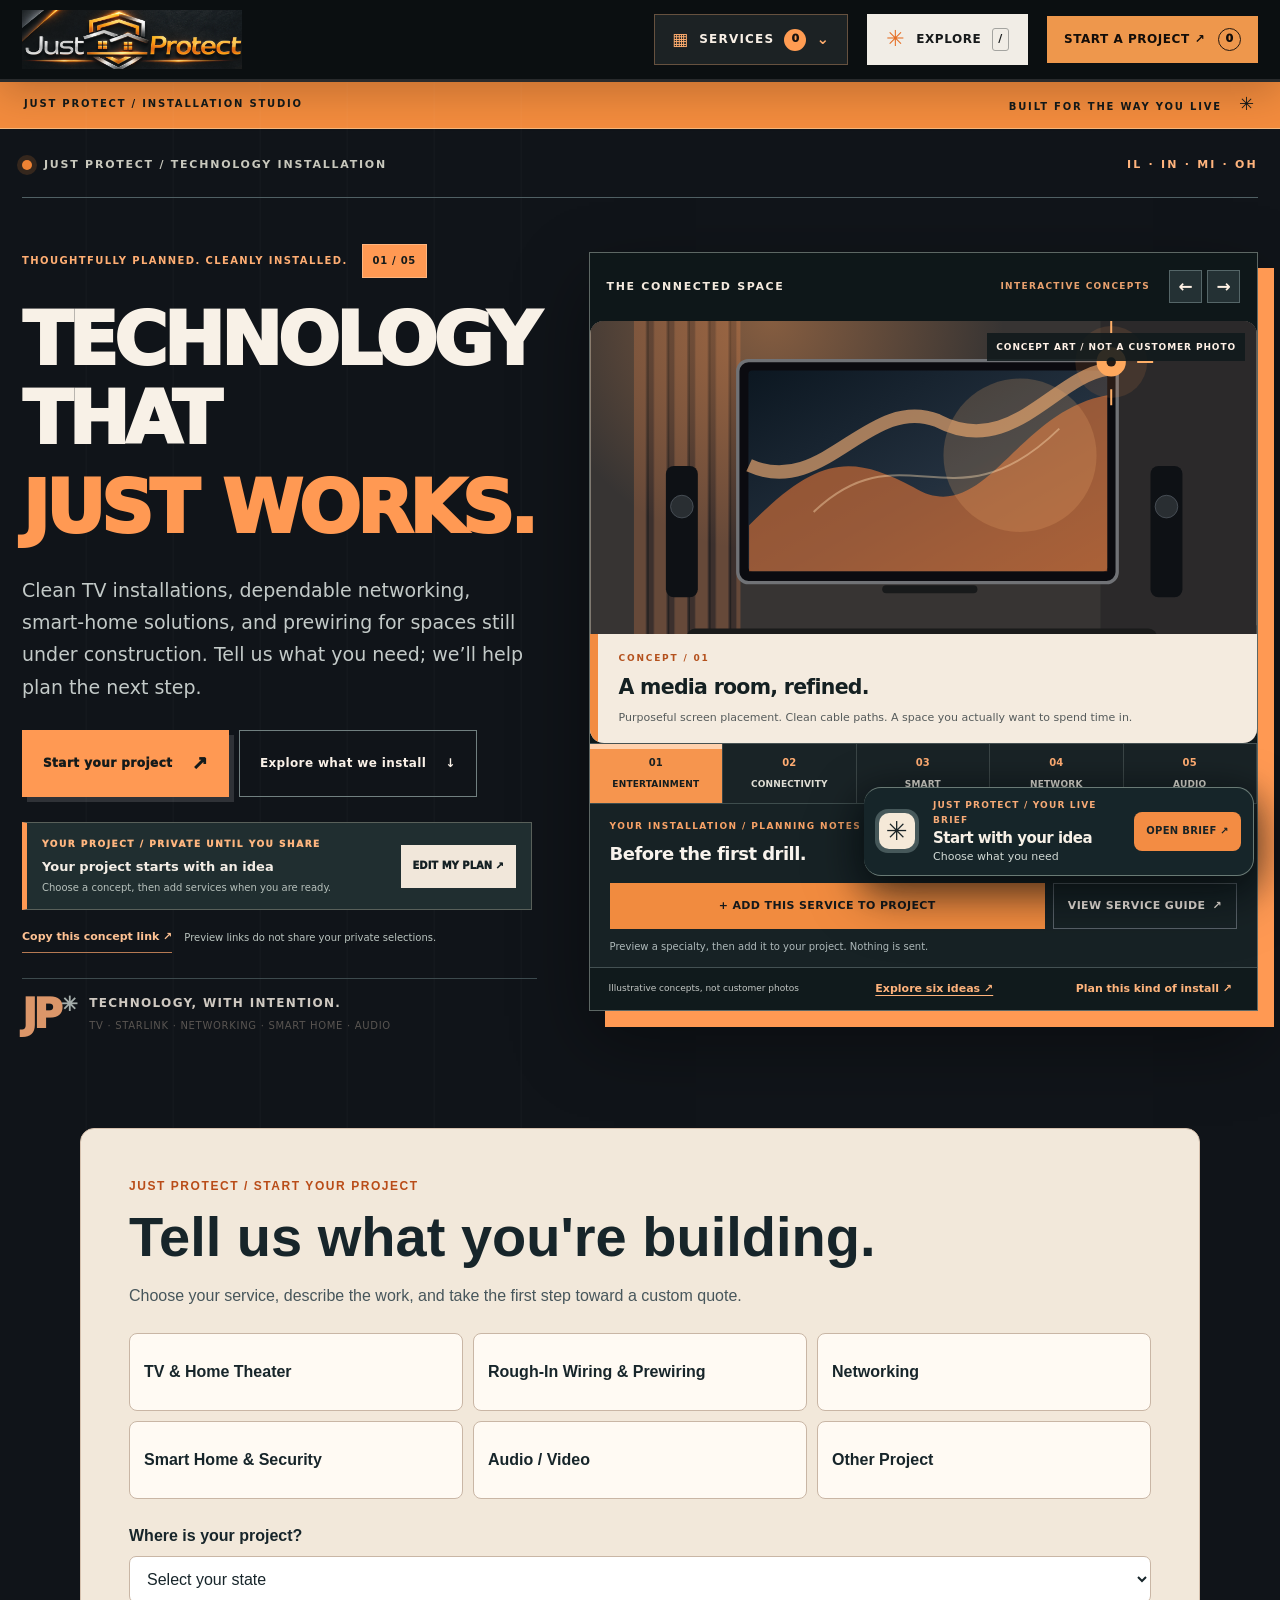
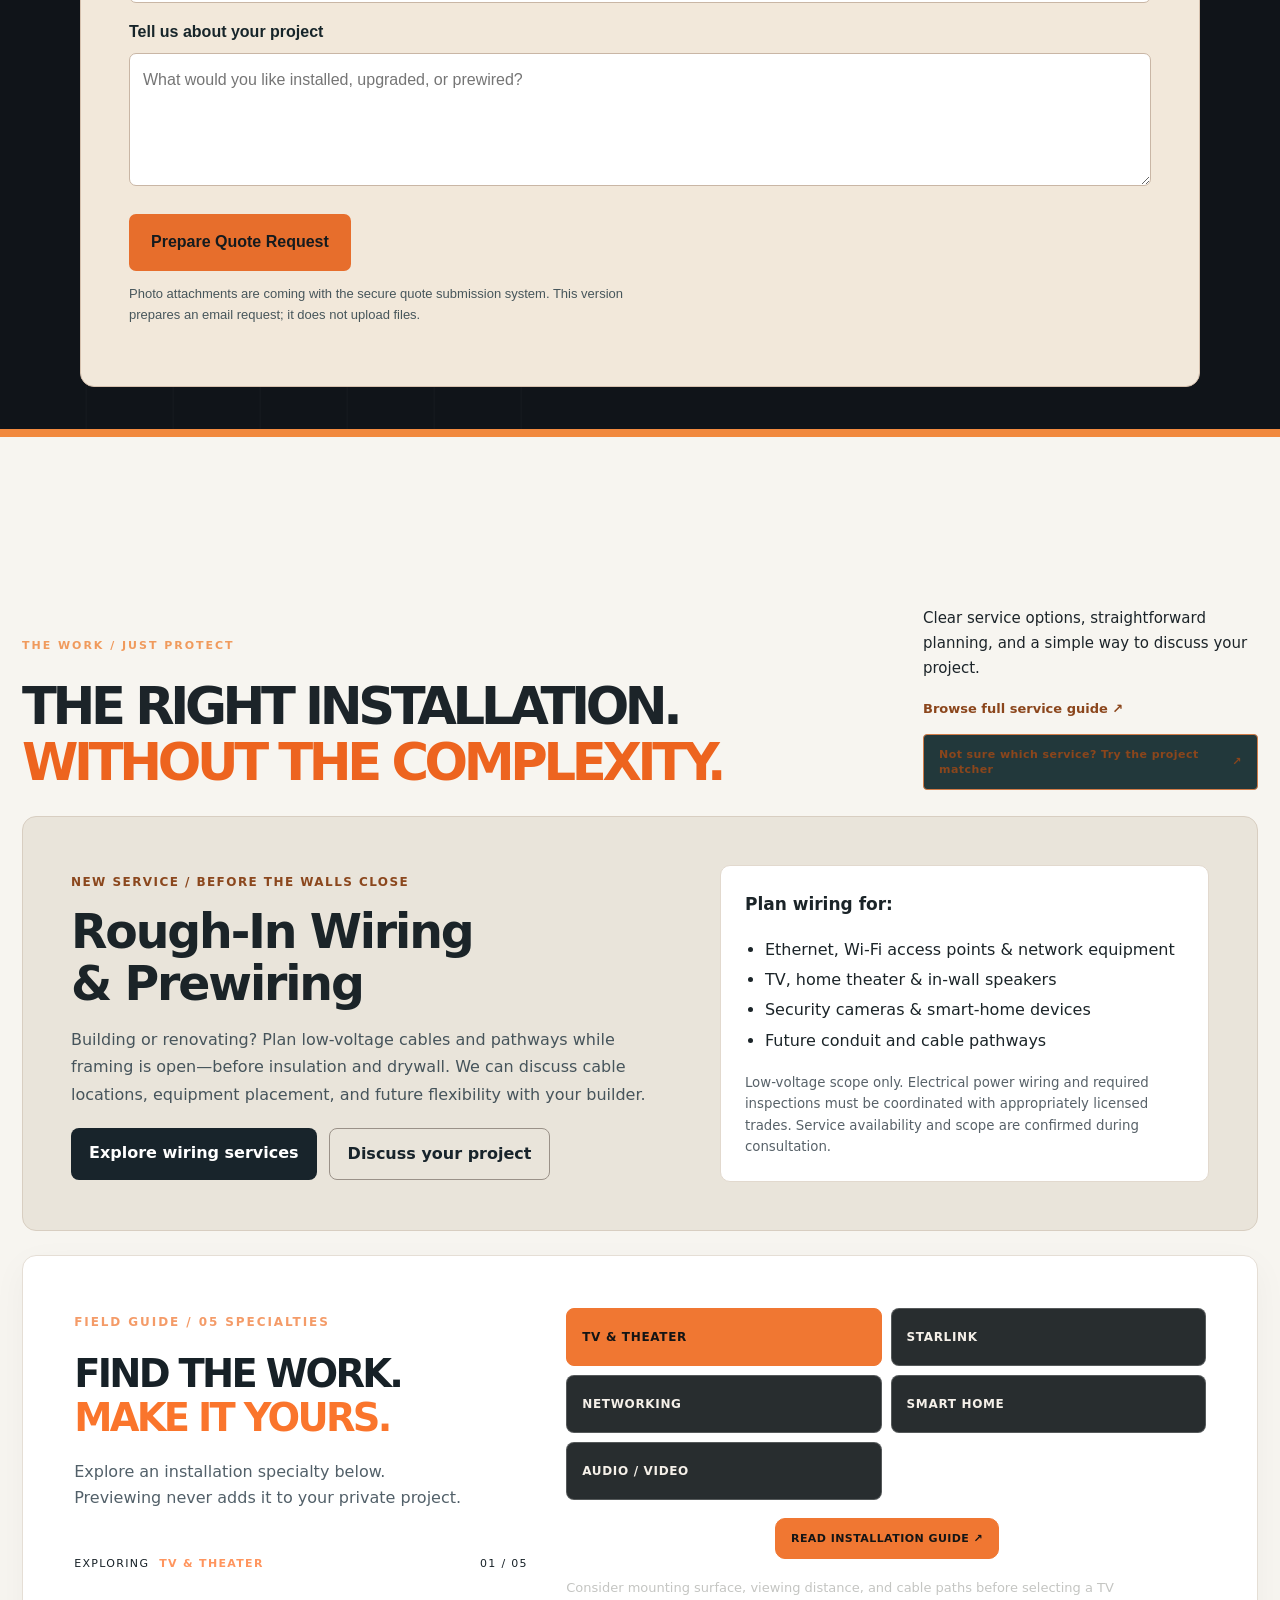
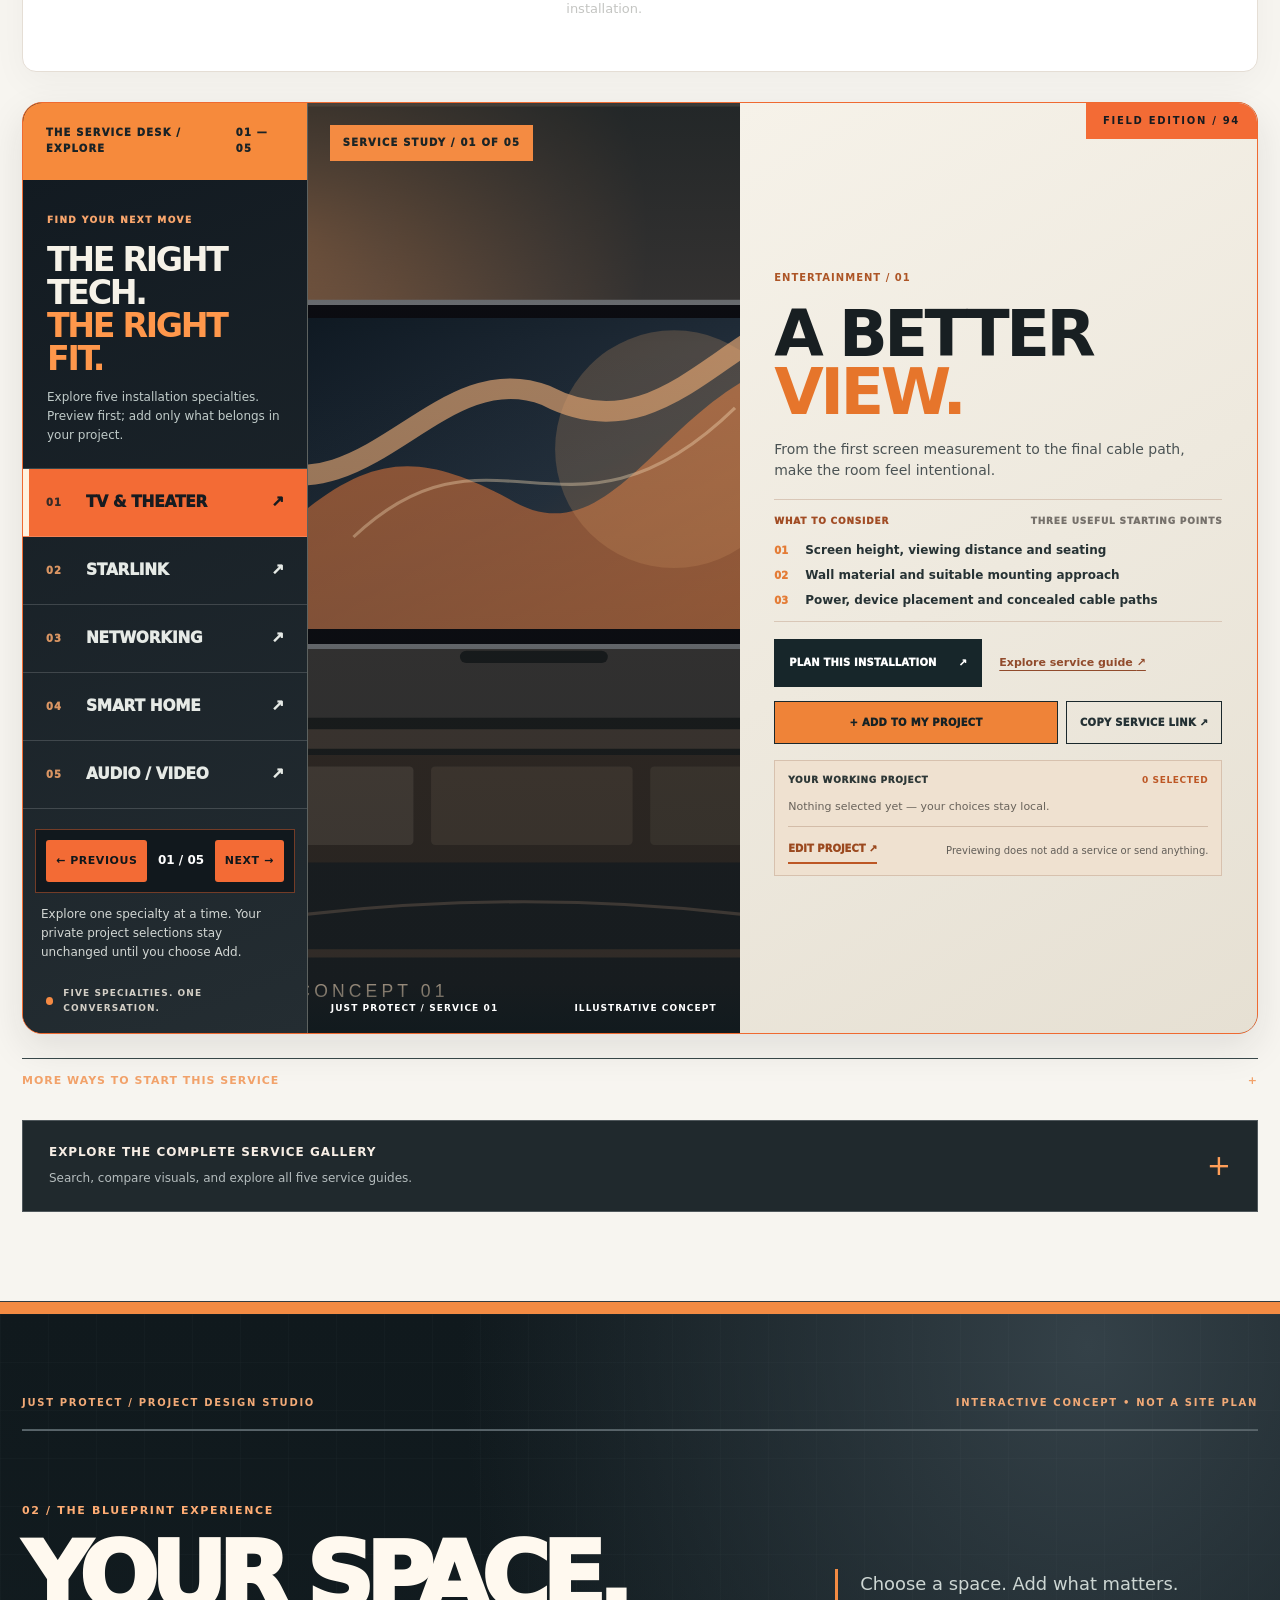
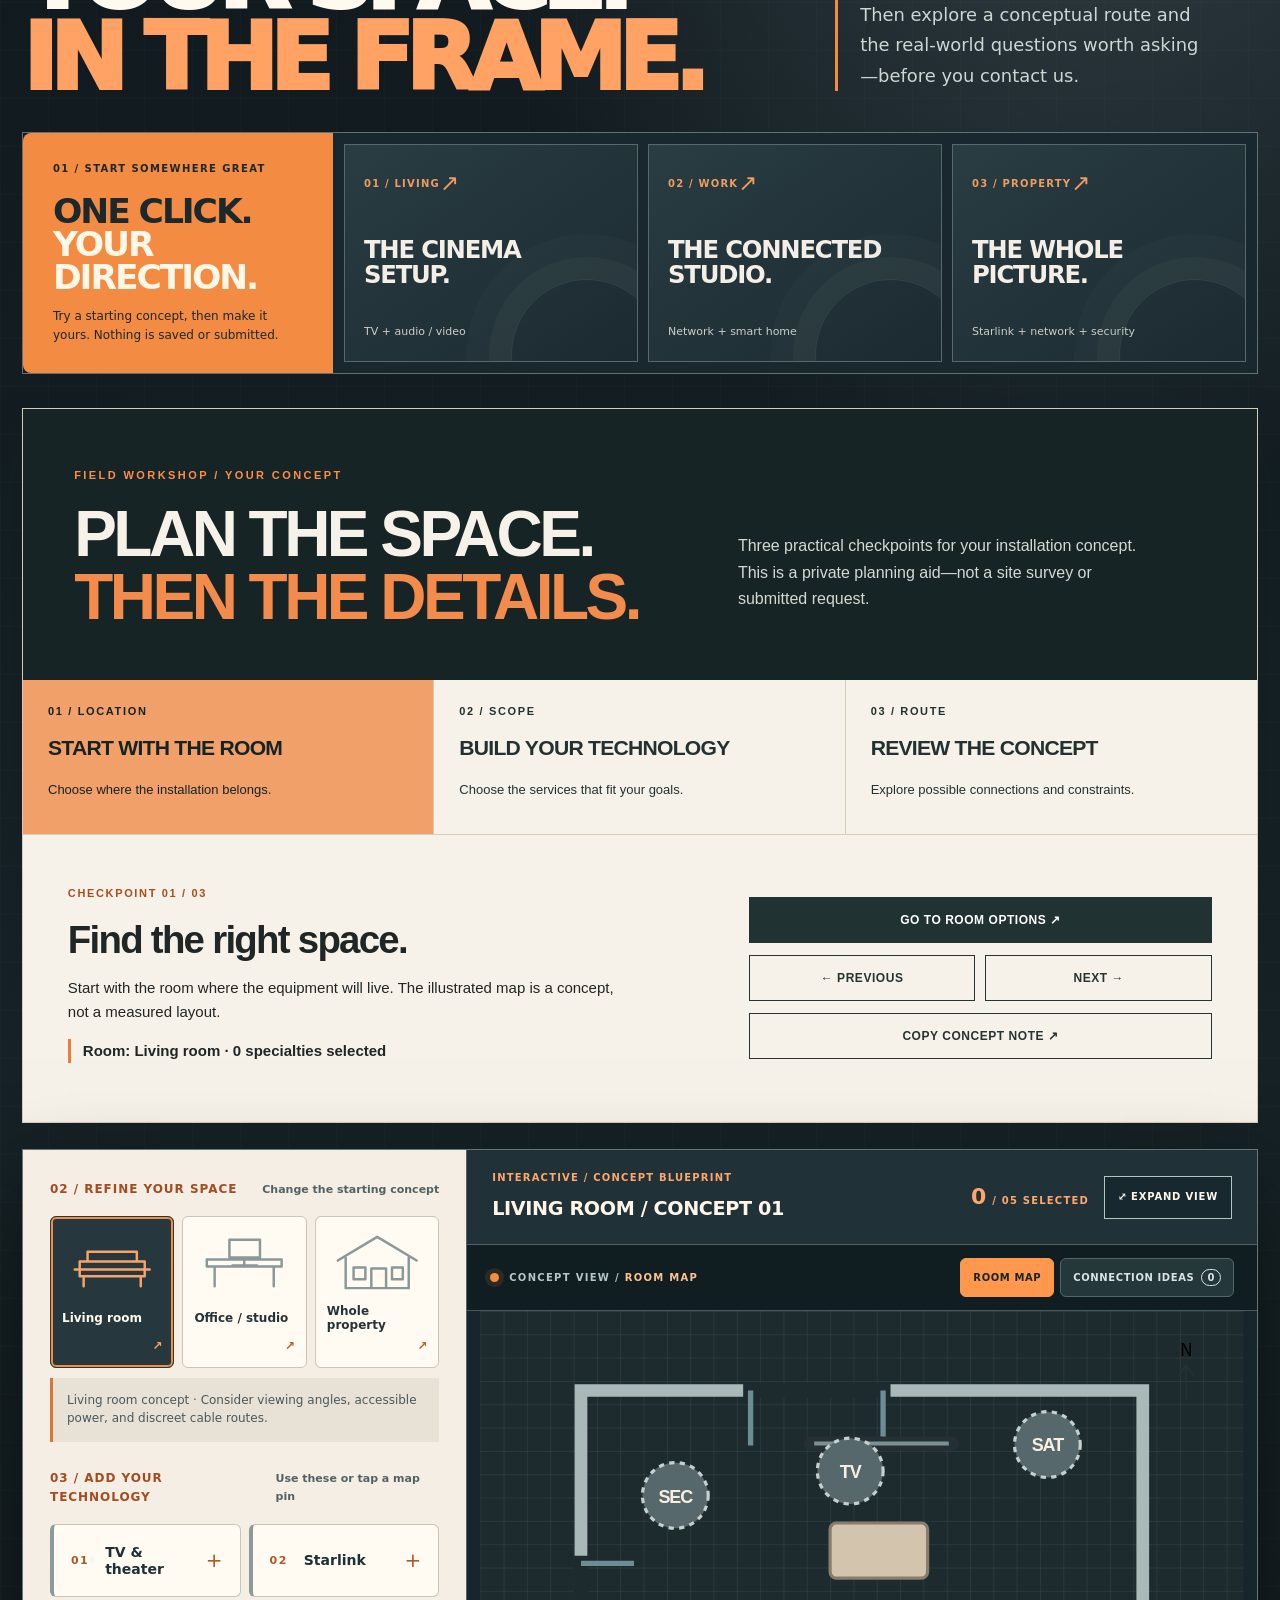
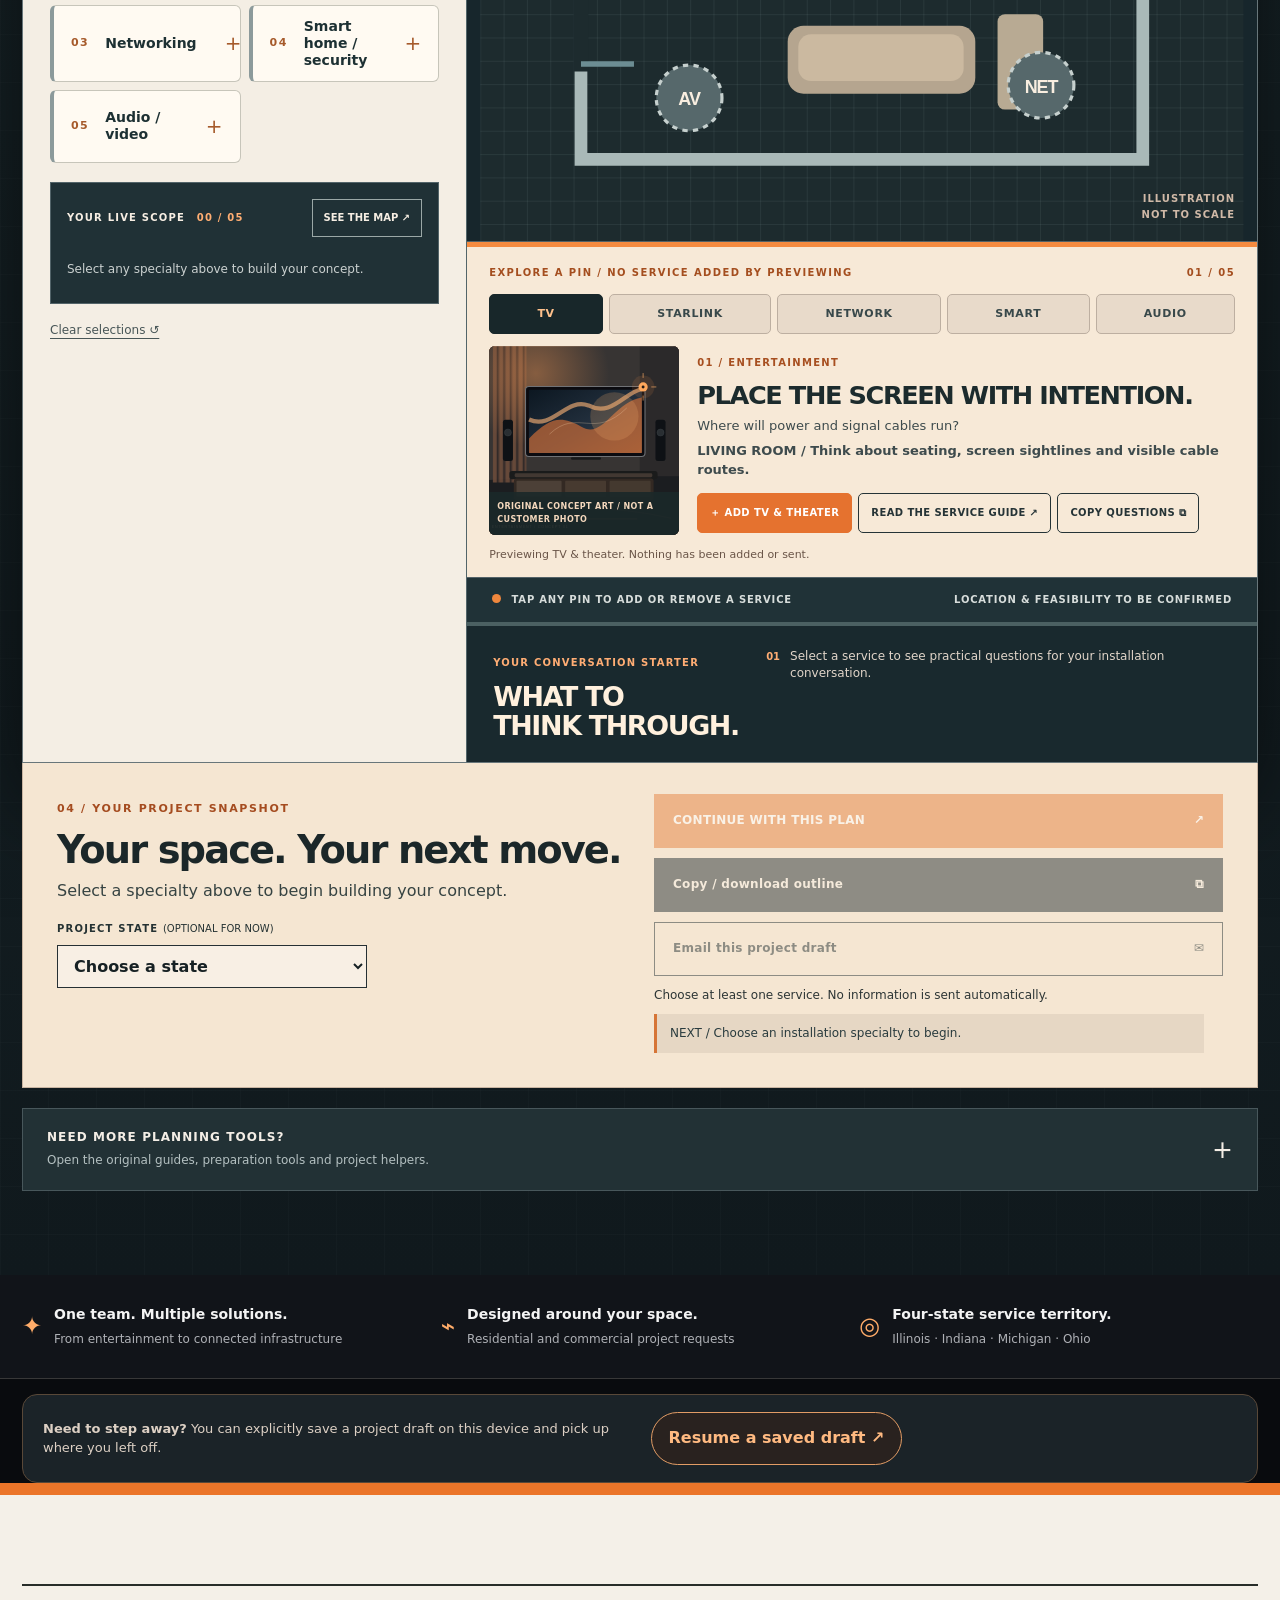
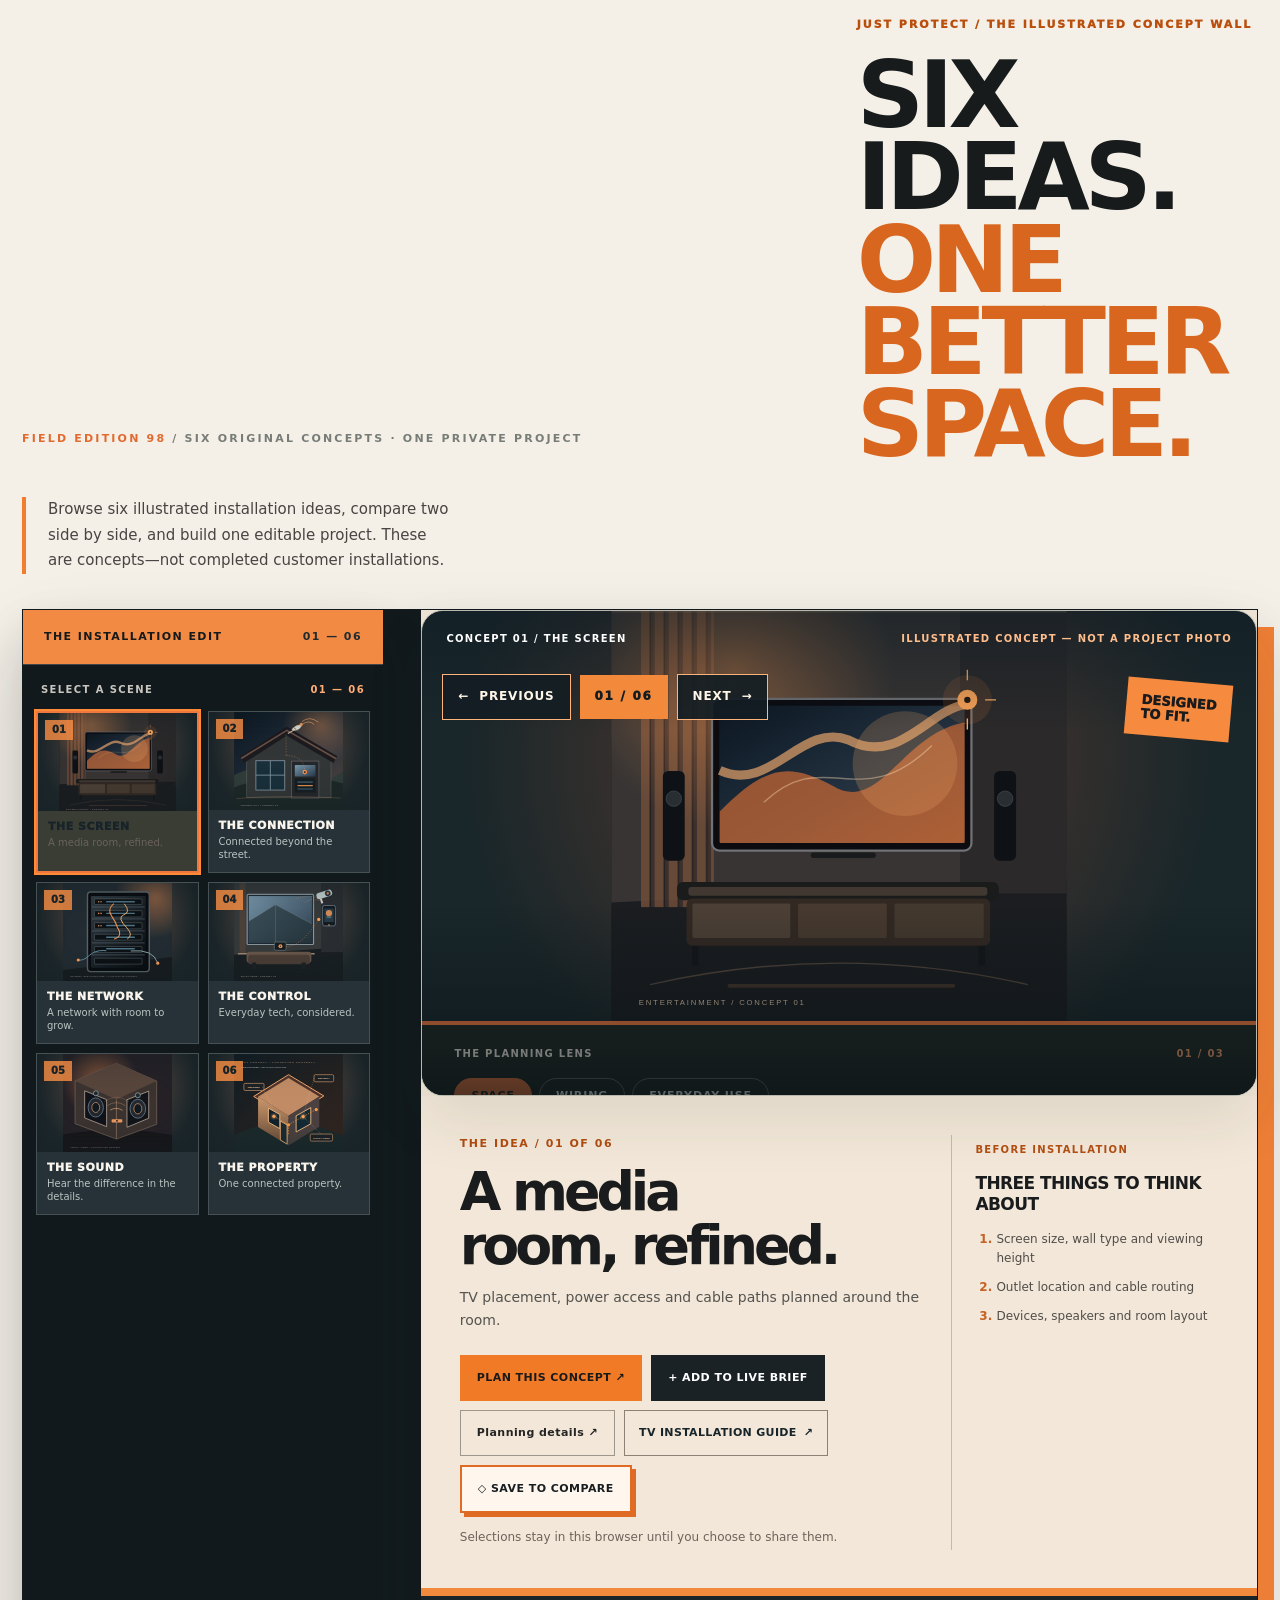
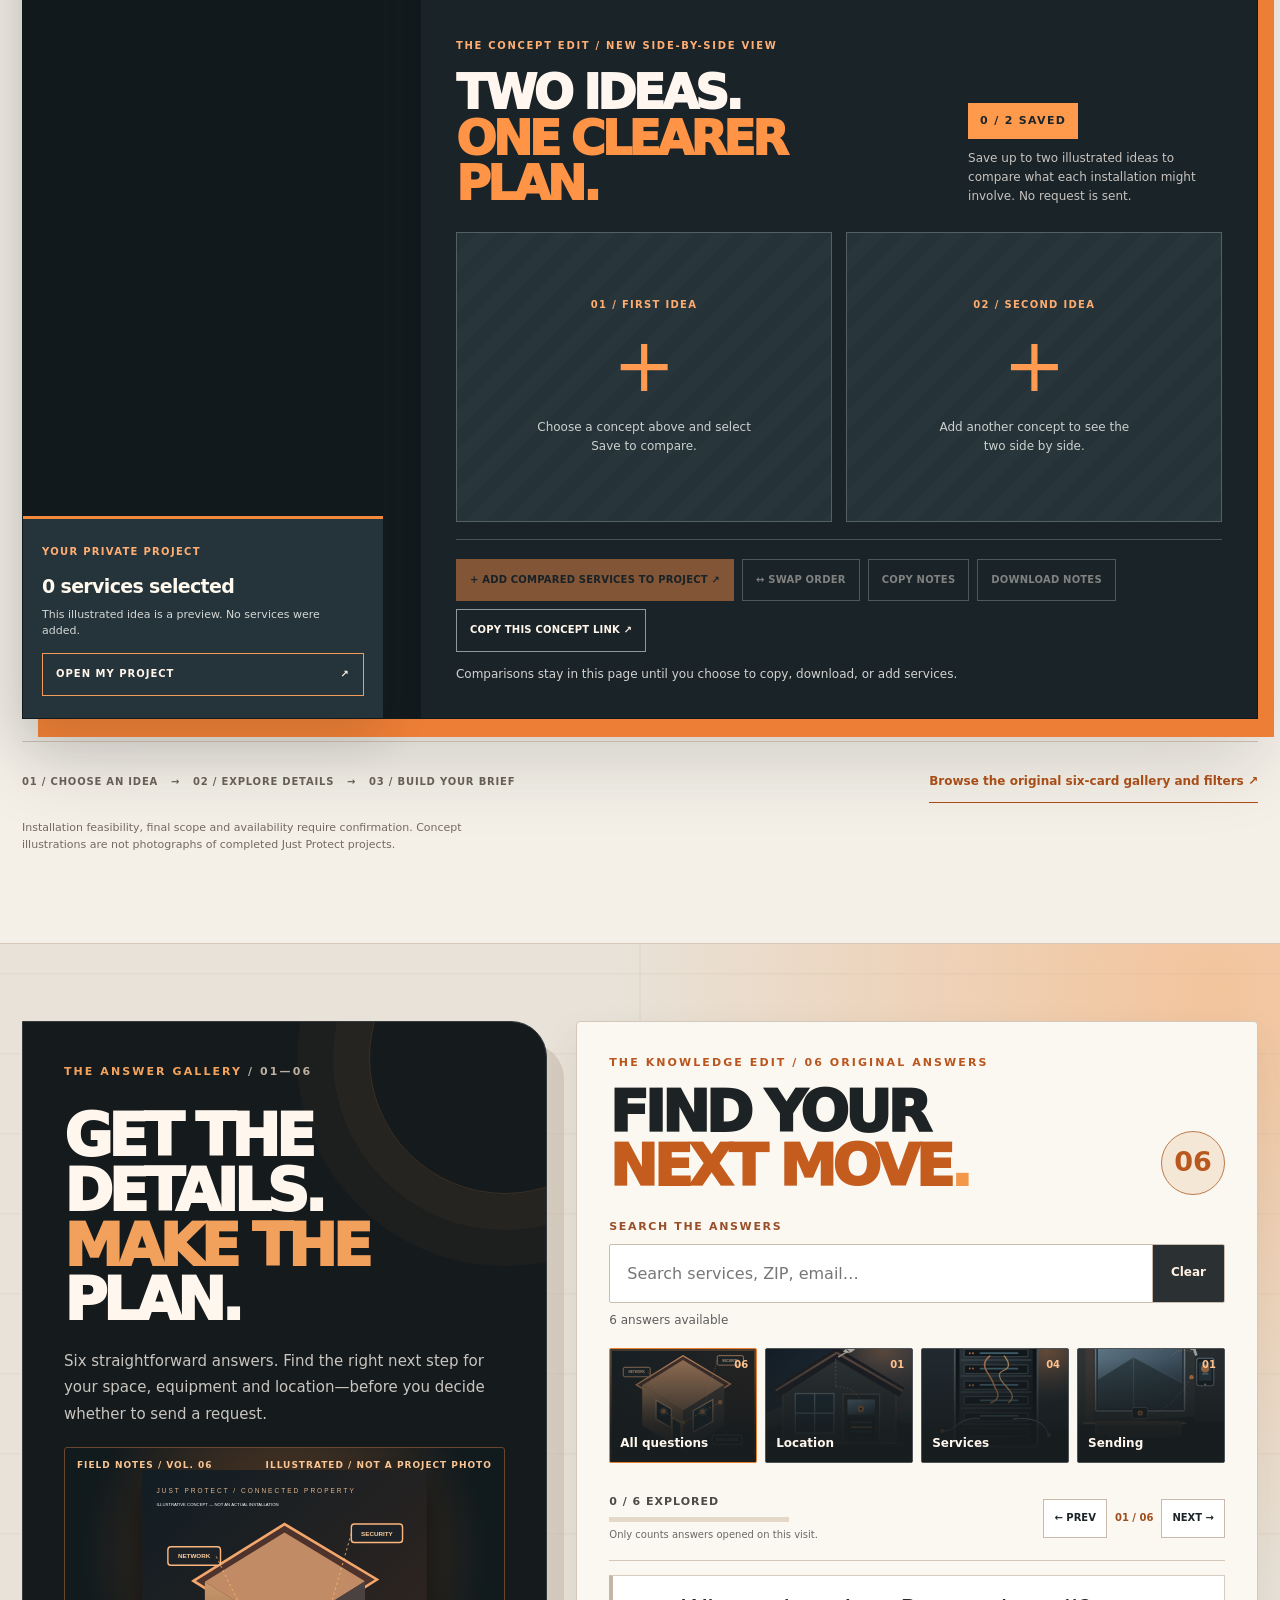
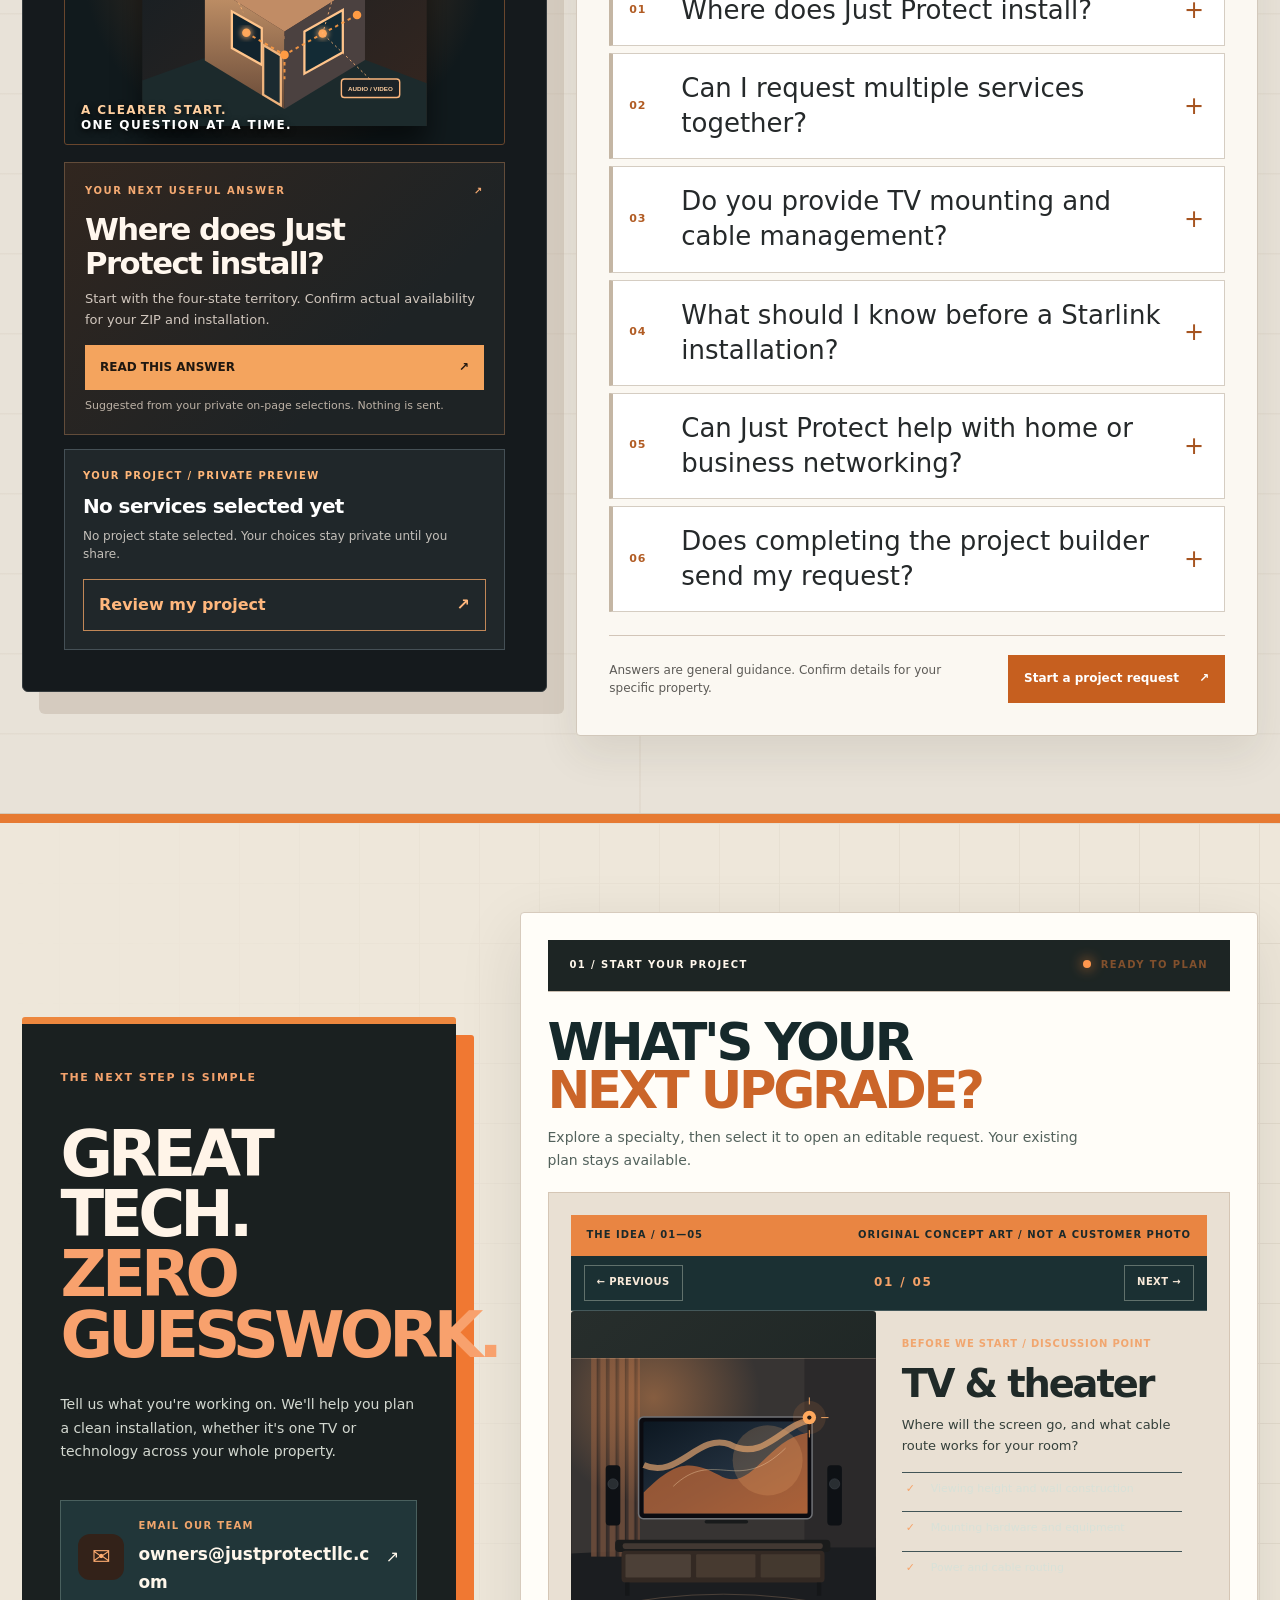
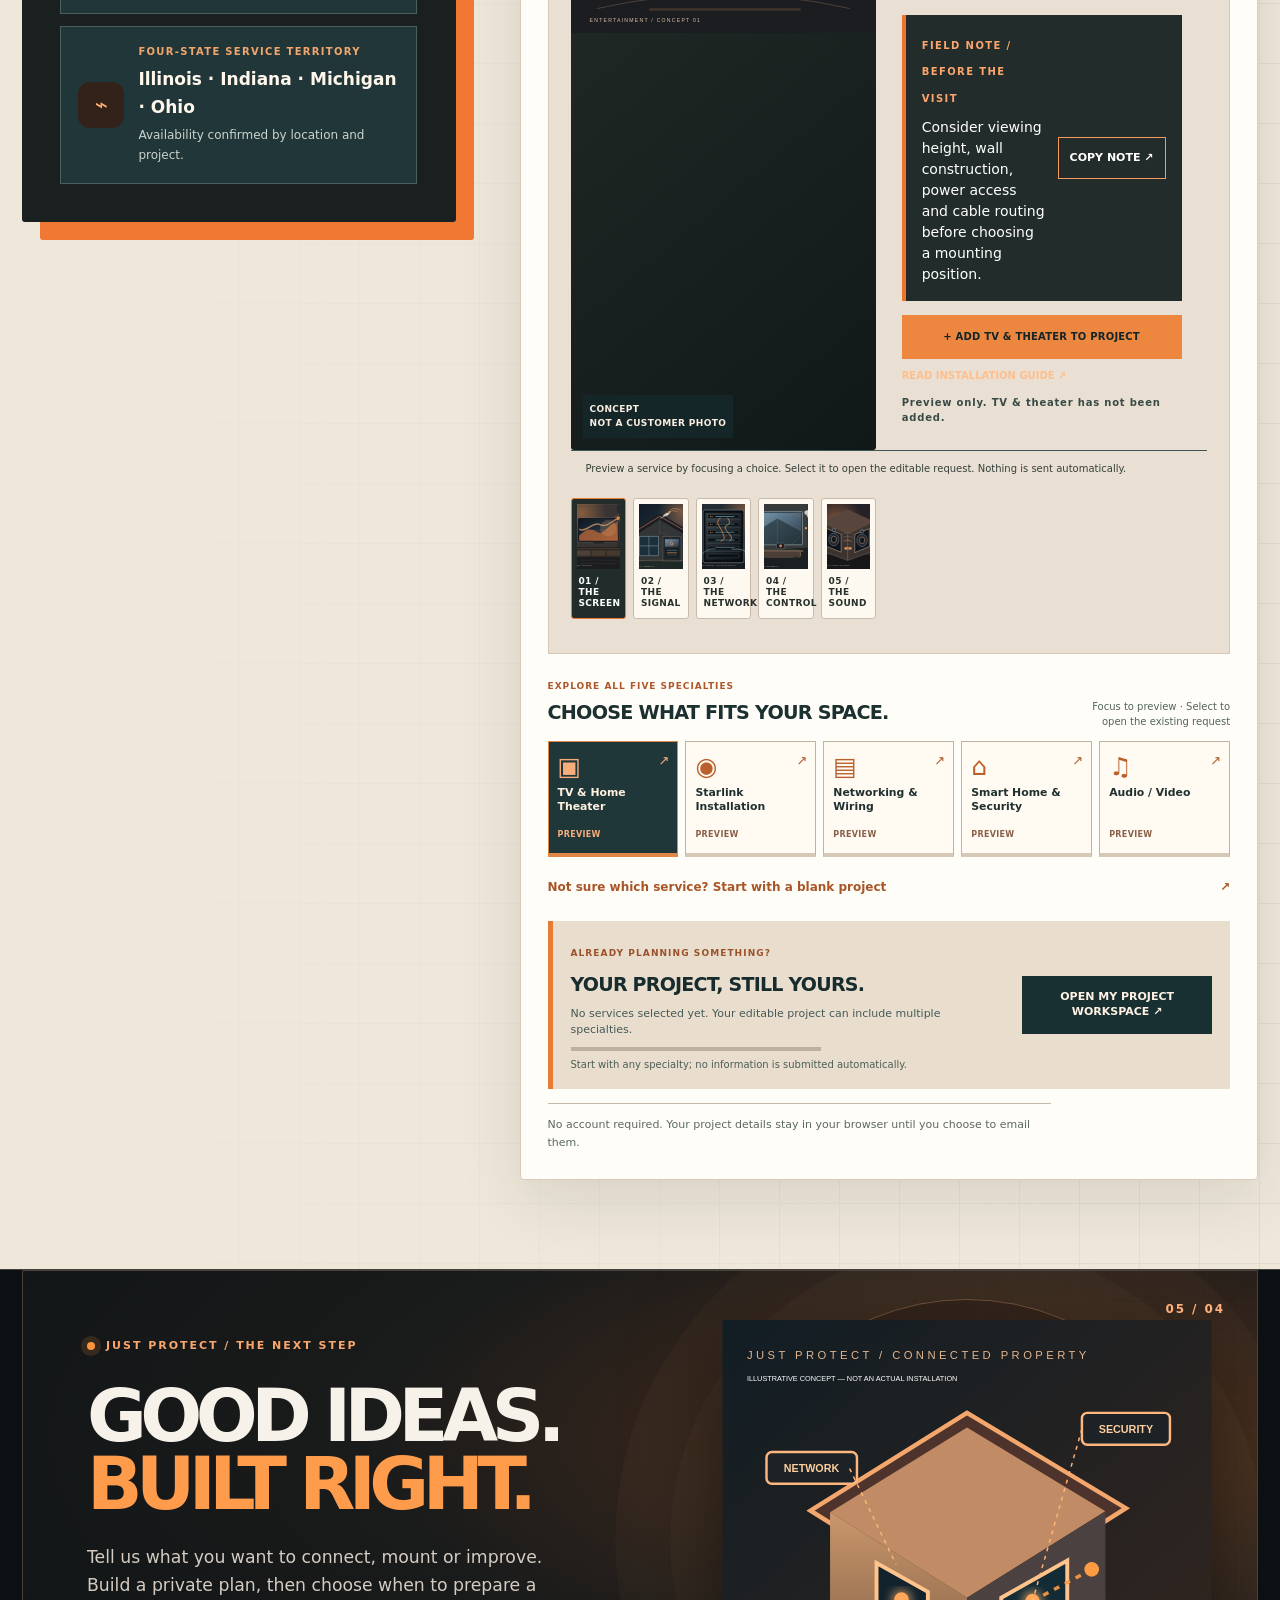
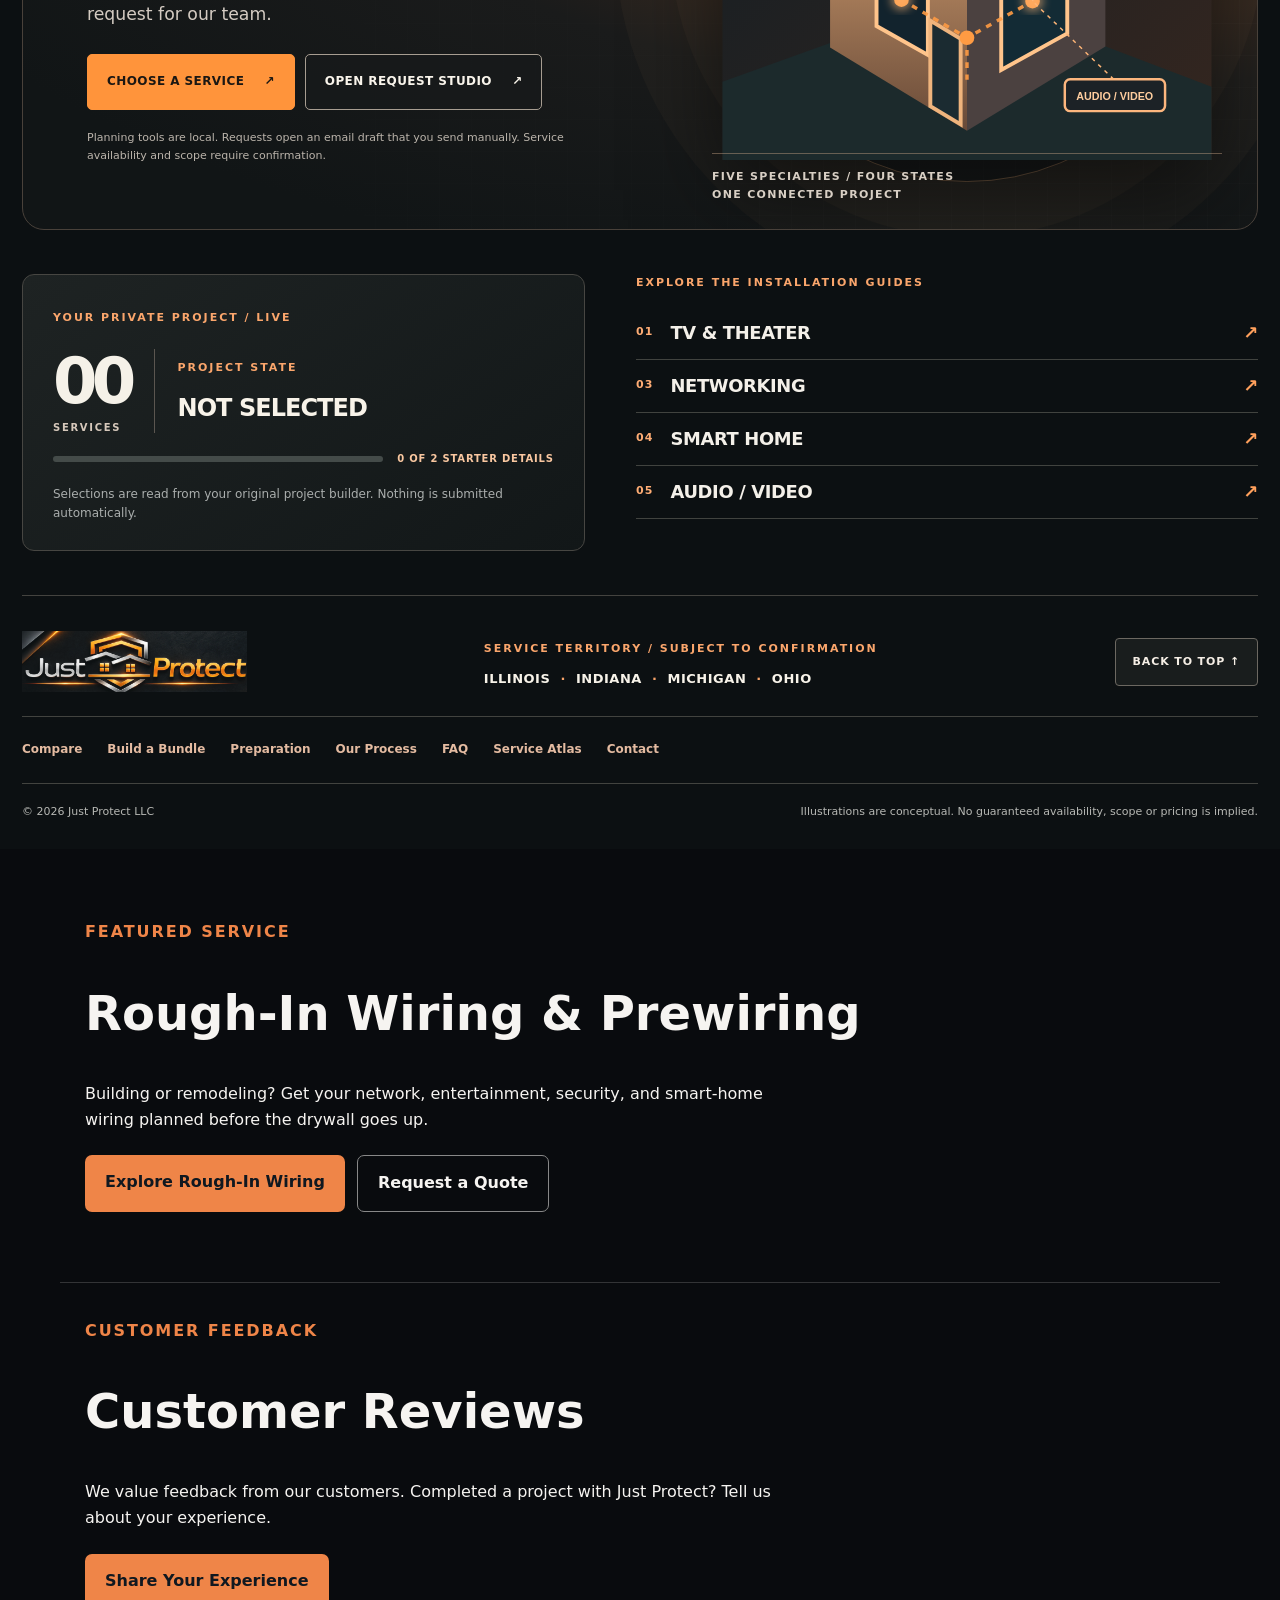
==== index.html @ d9f196a1 "V103: replace bulky launch console with compact project starter" ====
<!DOCTYPE html>

<html lang="en"><head><meta charset="utf-8"/><meta content="width=device-width,initial-scale=1" name="viewport"/><meta content="#090b0e" name="theme-color"/><meta content="dark" name="color-scheme"/><meta content="Just Protect | Expert Technology Installation" property="og:title"/><meta content="Professional TV mounting, Starlink, smart home, security, audio/video and structured wiring across IL, IN, MI and OH." property="og:description"/><meta content="Just Protect installs TV and home theater systems, Starlink, networking and smart home technology across Illinois, Indiana, Michigan and Ohio." name="description"/><link href="assets/brand-icon.png" rel="icon" type="image/png"/><title>Just Protect | Technology Installed With Intention</title><style>
:root{--bg:#090b0e;--panel:#14171b;--line:#303238;--orange:#ff902f;--light:#f6f4f1;--muted:#a6a9ae}*{box-sizing:border-box}html{scroll-behavior:smooth}body{margin:0;background:var(--bg);color:var(--light);font-family:Inter,ui-sans-serif,system-ui,-apple-system,Segoe UI,Arial,sans-serif}button,input,select,textarea{font:inherit}a{color:inherit;text-decoration:none}button{cursor:pointer}.shell{width:min(1240px,calc(100% - 44px));margin:auto}.eyebrow{text-transform:uppercase;letter-spacing:.2em;font-size:11px;font-weight:800;color:var(--orange)}.nav{height:84px;display:flex;align-items:center;justify-content:space-between;gap:20px}.top{position:sticky;top:0;z-index:30;background:#090b0ef2;border-bottom:1px solid #25272a;backdrop-filter:blur(15px)}.brand{display:flex;align-items:center;gap:11px;font-weight:850;letter-spacing:-.045em;font-size:23px;white-space:nowrap}.brand img{width:49px;height:49px;object-fit:contain;background:white;border-radius:9px;padding:3px}.brand em{font-style:normal;color:var(--orange)}.links{display:flex;align-items:center;gap:31px;font-size:13px;font-weight:650;color:#d2d3d5}.links a:hover{color:var(--orange)}.pill{display:inline-flex;align-items:center;justify-content:center;gap:12px;border:0;background:var(--orange);color:#130d09;font-weight:850;padding:15px 22px;border-radius:100px;transition:transform .2s,background .2s}.pill:hover{transform:translateY(-2px);background:#ffb46b}.pill.secondary{background:transparent;border:1px solid #67696c;color:white}.menu{display:none;background:none;color:white;border:1px solid #505157;border-radius:10px;padding:10px}.hero{position:relative;overflow:hidden;min-height:680px;display:flex;align-items:center;border-bottom:1px solid #2a2b2e;background:radial-gradient(circle at 78% 35%,#4b260e 0%,#1c1411 26%,#090b0e 63%)}.hero:after{content:"";position:absolute;inset:0;pointer-events:none;background:linear-gradient(90deg,#090b0e 0%,transparent 75%)}.hero .shell{position:relative;z-index:2;display:grid;grid-template-columns:1.08fr .92fr;gap:35px;align-items:center;padding-top:55px;padding-bottom:70px}.hero h1{font-size:clamp(55px,6.7vw,103px);line-height:.98;letter-spacing:-.085em;margin:22px 0 23px;max-width:800px}.hero h1 span{color:var(--orange)}.lead{color:#c5c5c7;line-height:1.75;font-size:17px;max-width:530px}.actions{display:flex;gap:12px;flex-wrap:wrap;margin-top:31px}.hero-art{position:relative;min-height:475px;border-radius:26px;overflow:hidden;border:1px solid #61422b;box-shadow:0 30px 100px #0008;background:linear-gradient(145deg,#241b17,#0a0b0e)}.hero-art img{width:100%;height:100%;position:absolute;inset:0;object-fit:cover;object-position:center}.hero-art .art-tag{position:absolute;bottom:18px;left:18px;right:18px;padding:16px;background:#090b0ec9;border:1px solid #ffffff2c;backdrop-filter:blur(10px);border-radius:13px;display:flex;justify-content:space-between;align-items:center;gap:15px;font-size:12px}.art-tag strong{font-size:14px}.metrics{display:flex;gap:28px;margin-top:45px;flex-wrap:wrap}.metrics div{border-left:2px solid var(--orange);padding-left:13px}.metrics strong{display:block;font-size:20px}.metrics span{color:#a5a7aa;font-size:12px}.strip{background:#f2eee8;color:#1c1d20;padding:17px 0}.strip .shell{display:flex;align-items:center;justify-content:space-between;gap:20px;flex-wrap:wrap;font-size:13px;font-weight:800}.states{display:flex;gap:20px;flex-wrap:wrap}.states span{white-space:nowrap}.section{padding:100px 0}.section-head{display:flex;justify-content:space-between;gap:30px;align-items:end;margin-bottom:38px}.section h2{font-size:clamp(35px,4.5vw,62px);letter-spacing:-.065em;line-height:1.05;margin:12px 0}.sub{color:var(--muted);line-height:1.7;max-width:490px}.services{display:grid;grid-template-columns:repeat(4,1fr);gap:15px}.service{position:relative;background:linear-gradient(145deg,#202327,#101215);border:1px solid #303236;border-radius:19px;min-height:365px;padding:24px;display:flex;flex-direction:column;justify-content:space-between;overflow:hidden;transition:transform .25s,border-color .25s}.service:hover{transform:translateY(-7px);border-color:var(--orange)}.service .num{color:#86888a;font-size:12px;font-weight:750}.service .glyph{font-size:67px;filter:drop-shadow(0 0 22px #ff8f3038);text-align:center;line-height:1.6}.service h3{font-size:23px;letter-spacing:-.045em;margin:0 0 8px}.service p{color:#a9aaad;font-size:13px;line-height:1.65;margin:0 0 20px}.service .go{color:var(--orange);font-weight:850;font-size:13px}.feature{display:grid;grid-template-columns:1fr 1fr;gap:0;background:#eae6df;color:#17191d;border-radius:25px;overflow:hidden}.feature-visual{min-height:460px;background:radial-gradient(circle at center,#77401f,#161515 70%);display:grid;place-items:center;padding:35px}.feature-visual img{width:100%;max-width:480px;filter:drop-shadow(0 20px 30px #0008)}.feature-copy{padding:clamp(30px,5vw,75px);display:flex;flex-direction:column;justify-content:center}.feature-copy h2{font-size:clamp(35px,4vw,58px)}.feature-copy p{color:#4c5056;line-height:1.8}.feature-copy .eyebrow{color:#b75b16}.steps{display:grid;grid-template-columns:repeat(3,1fr);gap:15px}.step{border-top:1px solid #6c6e70;padding:24px 0}.step b{color:var(--orange);font-size:13px}.step h3{font-size:24px;letter-spacing:-.04em}.step p{color:#a6a8ac;line-height:1.7;font-size:14px}.cta{padding:65px;background:radial-gradient(circle at 90% 0,#a74b0b,#2c1710 38%,#131517 75%);border:1px solid #703d20;border-radius:25px;display:flex;justify-content:space-between;align-items:center;gap:35px}.cta h2{margin:10px 0;font-size:clamp(35px,4vw,59px);letter-spacing:-.06em}.cta p{color:#ddd0c6}.footer{padding:45px 0;border-top:1px solid #292b2e;color:#a9aaad}.footer .shell{display:flex;justify-content:space-between;align-items:center;gap:25px;flex-wrap:wrap}.footer small{font-size:12px}.modal{position:fixed;inset:0;z-index:50;background:#000c;display:none;align-items:center;justify-content:center;padding:20px}.modal.open{display:flex}.dialog{width:min(600px,100%);max-height:92vh;overflow:auto;background:#191b1f;border:1px solid #494b4e;border-radius:23px;padding:30px;box-shadow:0 25px 90px #000}.dialog-head{display:flex;align-items:center;justify-content:space-between}.close{border:1px solid #555;background:none;color:white;border-radius:50%;height:37px;width:37px;font-size:20px}.dialog h2{font-size:34px;letter-spacing:-.06em;margin:14px 0}.progress{display:flex;gap:6px;margin:20px 0}.progress span{height:4px;flex:1;background:#444;border-radius:8px}.progress span.active{background:var(--orange)}.field{display:grid;gap:8px;margin:15px 0}.field label{font-size:13px;font-weight:700}.field input,.field select,.field textarea{width:100%;border:1px solid #50535a;background:#0f1114;color:white;border-radius:10px;padding:13px;outline-color:var(--orange)}.field textarea{min-height:100px}.choices{display:grid;grid-template-columns:1fr 1fr;gap:10px}.choice{border:1px solid #55585c;border-radius:12px;padding:15px;background:#202226;color:white;text-align:left;font-weight:750}.choice.selected{border-color:var(--orange);background:#3b271c}.dialog-actions{display:flex;justify-content:space-between;gap:12px;margin-top:22px}.notice{font-size:12px;color:#a7a8ab;line-height:1.6}.mobile-cta{display:none}@media(max-width:960px){.links{display:none;position:absolute;top:84px;left:0;right:0;background:#101114;padding:25px;flex-direction:column;align-items:stretch}.links.open{display:flex}.menu{display:block}.hero .shell{grid-template-columns:1fr}.hero-art{min-height:340px}.services{grid-template-columns:repeat(2,1fr)}.feature{grid-template-columns:1fr}.feature-visual{min-height:320px}}@media(max-width:600px){.shell{width:min(100% - 30px,1240px)}.nav{height:70px}.links{top:70px}.brand{font-size:19px}.brand img{height:41px;width:41px}.nav>.pill{display:none}.hero{min-height:0}.hero .shell{padding-top:65px;padding-bottom:50px;gap:28px}.hero h1{font-size:clamp(50px,12vw,75px)}.hero-art{min-height:260px}.lead{font-size:15px}.metrics{gap:15px}.section{padding:65px 0}.section-head{display:block}.services{grid-template-columns:1fr}.service{min-height:255px}.service .glyph{position:absolute;right:18px;top:20px;font-size:56px}.service h3{max-width:75%}.steps{grid-template-columns:1fr}.cta{padding:32px;display:block}.cta .pill{margin-top:15px}.dialog{padding:20px}.choices{grid-template-columns:1fr}.mobile-cta{display:flex;position:fixed;bottom:0;left:0;right:0;z-index:20;background:#101114;border-top:1px solid #4b3426;padding:10px 15px}.mobile-cta .pill{width:100%}.footer{padding-bottom:95px}}@media(prefers-reduced-motion:reduce){*,*:before,*:after{scroll-behavior:auto!important;transition:none!important}}

/* V11: visual system and interactive service explorer */
:root{--orange:#ee974c;--orange-bright:#ffb46e}.hero{background:radial-gradient(circle at 80% 25%,#6c3619 0%,#20130e 30%,#090b0e 70%)}.hero h1{font-weight:900}.hero h1 span,.accent{color:var(--orange-bright)}.pill{border-radius:12px}.pill:focus-visible,.choice:focus-visible,.explore-tab:focus-visible,.menu:focus-visible,a:focus-visible{outline:3px solid #ffd3a3;outline-offset:3px}.service{min-height:400px;padding:22px}.services{grid-template-columns:repeat(5,minmax(0,1fr));gap:12px}.service h3{font-size:20px}.service-art{height:175px;position:relative;display:grid;place-items:center;overflow:hidden;border-radius:12px;background:radial-gradient(circle at 60% 20%,#5d3927,#161a20 68%);border:1px solid #55402f}.tv-screen{width:78%;height:55%;border:6px solid #18191d;border-radius:5px;background:linear-gradient(135deg,#ffb76b,#8c3b24 50%,#192f3c 51%,#0a111b);box-shadow:0 0 0 2px #79726c,0 18px 28px #0009}.tv-console{position:absolute;bottom:18px;width:75%;height:10px;background:#a17a54;border-radius:2px}.dish{width:95px;height:46px;border:7px solid #d3c4b4;border-top:0;border-radius:0 0 80px 80px;transform:rotate(-24deg);box-shadow:0 8px 20px #0008}.dish:after{content:'';position:absolute;width:5px;height:57px;background:#b6a9a0;left:48px;top:35px;transform:rotate(20deg)}.signal{position:absolute;top:20px;right:35px;width:35px;height:35px;border-top:3px solid #ffb46e;border-right:3px solid #ffb46e;border-radius:0 100% 0 0}.rack{width:95px;height:115px;border:5px solid #a8a9a9;border-radius:5px;background:repeating-linear-gradient(to bottom,#151b22 0 17px,#d89152 18px 20px,#252d35 21px 27px);box-shadow:0 15px 28px #000a}.home-outline{width:110px;height:88px;border:6px solid #e2ad76;transform:rotate(0deg);border-top:0;position:relative;margin-top:35px}.home-outline:before{content:'';position:absolute;left:6px;top:-42px;width:83px;height:83px;border-left:6px solid #e2ad76;border-top:6px solid #e2ad76;transform:rotate(45deg)}.home-dot{position:absolute;bottom:39px;width:25px;height:35px;border:4px solid #ffb46e;border-radius:5px}.speaker{width:76px;height:126px;border-radius:9px;border:5px solid #9f9188;background:radial-gradient(circle at 50% 72%,#131820 0 23px,#e5a66c 24px 28px,#252b30 29px),radial-gradient(circle at 50% 23%,#171a1f 0 11px,#d8a16e 12px 15px,#252b30 16px);box-shadow:12px 10px 20px #0008}.explorer{border:1px solid #44372d;border-radius:25px;overflow:hidden;background:#13161b}.explorer-tabs{display:flex;flex-wrap:wrap;gap:8px;padding:16px;border-bottom:1px solid #3b3430}.explore-tab{background:#23262b;color:#d3d4d5;border:1px solid #494949;padding:12px 17px;border-radius:100px;cursor:pointer;font-weight:700}.explore-tab.active{background:#f3a360;color:#15110d;border-color:#f3a360}.explorer-body{display:grid;grid-template-columns:1fr 1fr;min-height:370px}.explorer-graphic{display:grid;place-items:center;background:radial-gradient(circle at 55% 35%,#a05c34,#272026 53%,#0e1115 80%);padding:35px}.preview-monitor{width:min(78%,340px);aspect-ratio:16/10;background:linear-gradient(135deg,#d8925c 0%,#6b3625 45%,#162d38 46%,#0d1118 100%);border:11px solid #17191e;box-shadow:0 0 0 2px #9c8b7c,0 40px 45px #000a;position:relative;border-radius:6px}.preview-monitor span{position:absolute;bottom:-34px;left:40%;width:20%;height:22px;background:#8c8078}.explorer-copy{padding:clamp(30px,5vw,65px);display:flex;flex-direction:column;justify-content:center;align-items:start}.explorer-copy h3{font-size:clamp(30px,3.5vw,50px);letter-spacing:-.06em;line-height:1.05;margin:13px 0}.explorer-copy p{color:#bcbec1;line-height:1.8}.tags{display:flex;flex-wrap:wrap;gap:7px;margin:12px 0 24px}.tags span{border:1px solid #68503e;border-radius:100px;padding:7px 10px;font-size:11px;color:#f2d1b3}.faq-list{max-width:880px}.faq-list details{border-bottom:1px solid #48484a;padding:21px 0}.faq-list summary{cursor:pointer;font-size:18px;font-weight:750;list-style-position:outside}.faq-list details p{color:#b8b9bb;line-height:1.8;max-width:730px}.strip{background:#e9e2d9}.brand img{background:#fff}.service .go{background:none;border:0;padding:0;text-align:left}.service .go:hover{text-decoration:underline}
@media(max-width:1150px){.services{grid-template-columns:repeat(3,minmax(0,1fr))}}@media(max-width:760px){.services{grid-template-columns:repeat(2,minmax(0,1fr))}.explorer-body{grid-template-columns:1fr}.explorer-graphic{min-height:260px}.explorer-tabs{overflow-x:auto;flex-wrap:nowrap}.explore-tab{white-space:nowrap}}@media(max-width:600px){.services{grid-template-columns:1fr}.service{min-height:350px}.service-art{height:145px}.explorer-copy{padding:26px}.hero h1{letter-spacing:-.065em}}

/* V12: editorial upgrade, service finder, project comparison */
.hero{min-height:740px;background:radial-gradient(circle at 82% 30%,#723917 0%,#20140f 29%,#090b0e 70%)}
.hero h1{font-size:clamp(58px,7.2vw,112px);line-height:.92;letter-spacing:-.09em}.hero-art{transform:rotate(1deg);border:1px solid #c87b41;box-shadow:0 40px 110px #000b,0 0 85px #e873261a}.hero-art:before{content:'';position:absolute;inset:0;z-index:1;pointer-events:none;background:linear-gradient(0deg,#050505aa,transparent 60%)}.art-tag{z-index:2}
.v12-ticker{background:#e99a54;color:#17100c;overflow:hidden;border-block:1px solid #ffcf9d}.v12-ticker .shell{padding:13px 0;display:flex;gap:28px;align-items:center;justify-content:space-between;font-size:12px;font-weight:900;letter-spacing:.12em;text-transform:uppercase;flex-wrap:wrap}
.v12-intro{display:grid;grid-template-columns:1fr 1fr;gap:35px;align-items:end;margin-bottom:34px}.v12-intro h2{font-size:clamp(40px,5vw,76px);letter-spacing:-.07em;line-height:.99;margin:10px 0}.v12-finder{background:#16191e;border:1px solid #414247;border-radius:22px;padding:23px;margin-bottom:22px;display:flex;gap:15px;align-items:center}.v12-finder input{flex:1;min-width:0;background:transparent;border:0;color:#fff;outline:0;font-size:17px}.v12-finder input::placeholder{color:#a3a5a9}.v12-count{font-size:12px;color:#f6b57e;white-space:nowrap}.service[hidden]{display:none!important}
.v12-proof{display:grid;grid-template-columns:1.15fr .85fr;gap:16px}.v12-proof-card{position:relative;min-height:320px;border-radius:22px;overflow:hidden;background:linear-gradient(140deg,#27201a,#0d0e10);border:1px solid #58402e;padding:34px;display:flex;flex-direction:column;justify-content:flex-end}.v12-proof-card img{position:absolute;inset:0;width:100%;height:100%;object-fit:cover;opacity:.46}.v12-proof-card:after{content:'';position:absolute;inset:0;background:linear-gradient(0deg,#08090b 0%,transparent 85%)}.v12-proof-card>*:not(img){position:relative;z-index:1}.v12-proof-card h3{font-size:clamp(29px,3vw,46px);line-height:1.05;letter-spacing:-.06em;margin:12px 0}.v12-proof-card p{max-width:410px;color:#d0d1d4;line-height:1.6}.v12-proof-card.orange{background:radial-gradient(circle at 70% 0,#c46623,#2d1b13 50%,#101113 90%)}.v12-proof-card .pill{align-self:flex-start}
.v12-inline{display:flex;gap:12px;align-items:center;flex-wrap:wrap;margin-top:18px}.v12-inline span{border:1px solid #755037;border-radius:100px;padding:8px 13px;font-size:12px;color:#ffbf8d}
@media(max-width:800px){.v12-intro,.v12-proof{grid-template-columns:1fr}.hero{min-height:0}.hero-art{transform:none}.v12-ticker .shell{gap:10px}.v12-proof-card{min-height:290px}}@media(max-width:500px){.v12-finder{padding:16px}.v12-finder input{font-size:15px}.v12-count{font-size:10px}}

/* V13: interactive solution paths, improved hero and conversion tools */
.hero .lead{max-width:580px;font-size:clamp(18px,1.6vw,23px);line-height:1.55}.hero .eyebrow{display:inline-flex;align-items:center;gap:10px;border:1px solid #8d542e;background:#241810;border-radius:100px;padding:11px 16px;margin-bottom:24px}.hero h1{filter:drop-shadow(0 12px 36px #0008)}.hero .actions .pill:first-child{box-shadow:0 12px 36px #ff872a35}.service{transition:transform .2s ease,border-color .2s ease}.service:hover{transform:translateY(-5px);border-color:#ffac65}.v13-paths{padding:90px 0}.v13-paths h2{font-size:clamp(44px,6vw,84px);letter-spacing:-.075em;line-height:.97;margin:13px 0 24px}.v13-path-nav{display:grid;grid-template-columns:repeat(3,minmax(0,1fr));gap:12px;margin:30px 0 18px}.v13-path-nav button{text-align:left;background:#17191e;border:1px solid #48413a;border-radius:18px;padding:23px;color:#fff;min-height:120px;font-weight:800;font-size:20px}.v13-path-nav button span{display:block;font-size:11px;color:#e9a36d;letter-spacing:.15em;margin-bottom:10px}.v13-path-nav button[aria-pressed=true]{border-color:#ffab63;background:linear-gradient(145deg,#573019,#1b1b1e);box-shadow:inset 0 0 0 1px #ffab6333}.v13-path-panel{display:grid;grid-template-columns:1.1fr .9fr;gap:24px;align-items:center;border:1px solid #5d4838;background:radial-gradient(circle at 80% 25%,#66351e,#17191e 60%);border-radius:26px;padding:clamp(24px,4vw,55px);min-height:330px}.v13-path-panel h3{font-size:clamp(33px,4vw,58px);line-height:1;letter-spacing:-.065em;margin:12px 0}.v13-path-panel p{color:#d5d0cd;line-height:1.7;max-width:600px}.v13-path-visual{border-radius:20px;min-height:250px;display:grid;place-items:center;background:linear-gradient(145deg,#3b281e,#111820);border:1px solid #86543a;position:relative;overflow:hidden}.v13-path-visual:before{content:'';position:absolute;width:220px;height:220px;border:1px solid #fba45a66;border-radius:50%;box-shadow:0 0 0 40px #fba45a0b,0 0 0 80px #fba45a08}.v13-path-visual strong{position:relative;font-size:clamp(42px,6vw,78px);letter-spacing:-.08em;color:#ffbd83;text-shadow:0 0 35px #ed7b3e99}.v13-checks{display:flex;flex-wrap:wrap;gap:9px;margin:20px 0}.v13-checks span{padding:8px 12px;border-radius:30px;border:1px solid #7b5843;font-size:12px;color:#ffd2ac}.v13-actions{display:flex;gap:10px;flex-wrap:wrap}.v13-actions .pill{display:inline-flex;align-items:center;justify-content:center}.v13-actions .secondary{background:transparent}.v13-note{color:#aeb0b4;font-size:13px;margin-top:16px}.v13-download{border:1px solid #c47a44;color:#ffe0c4;background:#241b16;border-radius:12px;padding:13px 18px;font-weight:700}.v13-download:hover{background:#4a2b1b}@media(max-width:780px){.v13-path-nav{grid-template-columns:1fr}.v13-path-nav button{min-height:0}.v13-path-panel{grid-template-columns:1fr}.v13-path-visual{min-height:180px}.v13-paths{padding:55px 0}}@media(prefers-reduced-motion:reduce){.service{transition:none}.service:hover{transform:none}}

/* V14: interactive installation readiness studio */
.v14-studio{padding:85px 0}.v14-heading{display:flex;justify-content:space-between;gap:28px;align-items:end;margin-bottom:26px}.v14-heading h2{font-size:clamp(38px,5.5vw,76px);letter-spacing:-.075em;line-height:1.01;margin:12px 0}.v14-layout{display:grid;grid-template-columns:1.1fr .9fr;gap:18px}.v14-panel{background:#171a1f;border:1px solid #383a40;border-radius:24px;padding:clamp(22px,3vw,38px)}.v14-panel--glow{background:radial-gradient(circle at 100% 0%,#653016 0%,#231c1a 38%,#121519 76%);border-color:#70422a}.v14-panel h3{font-size:26px;letter-spacing:-.04em;margin:0 0 10px}.v14-panel p{color:#c0c2c5;line-height:1.6}.v14-field{display:grid;gap:8px;margin:22px 0}.v14-field label{font-size:13px;font-weight:800}.v14-field select{width:100%;background:#0d1014;color:#fff;border:1px solid #666970;padding:14px;border-radius:11px}.v14-options{display:grid;gap:9px;margin:18px 0}.v14-check{display:flex;align-items:center;gap:12px;border:1px solid #3d4046;border-radius:12px;padding:13px;background:#111419;color:#f5f5f5;cursor:pointer}.v14-check:has(input:checked){border-color:#ff9a52;background:#382319}.v14-check input{width:19px;height:19px;accent-color:#ff994b}.v14-score{font-size:clamp(64px,9vw,112px);line-height:1;font-weight:900;letter-spacing:-.09em;color:#ffad6d}.v14-bar{height:10px;background:#4b3b32;border-radius:99px;overflow:hidden;margin:20px 0}.v14-bar span{display:block;height:100%;width:0;background:linear-gradient(90deg,#ee7736,#ffc083);transition:width .25s}.v14-tips{padding-left:20px;color:#dedede;line-height:1.75}.v14-tips li{margin:8px 0}.v14-actions{display:flex;flex-wrap:wrap;gap:10px;margin-top:25px}.v14-actions button{font:inherit}.v14-note{font-size:12px!important;color:#9ea1a6!important}.v14-live{color:#ffbd8b;font-size:12px;font-weight:800;letter-spacing:.12em;text-transform:uppercase}.v14-studio :focus-visible{outline:3px solid #ffd0a0;outline-offset:3px}@media(max-width:800px){.v14-layout{grid-template-columns:1fr}.v14-heading{display:block}.v14-studio{padding:65px 0}}@media(prefers-reduced-motion:reduce){.v14-bar span{transition:none}}

/* V15: conversion-first hero quick start and streamlined navigation */
.v15-quick{margin-top:28px;padding:22px;border:1px solid #805037;background:linear-gradient(130deg,#251b18eF,#11161cf2);border-radius:22px;box-shadow:0 25px 65px #0008;max-width:640px;backdrop-filter:blur(12px)}
.v15-quick-head{display:flex;justify-content:space-between;gap:12px;align-items:center;margin-bottom:14px;color:#ffc294;font-weight:850;font-size:12px;letter-spacing:.11em;text-transform:uppercase}.v15-quick-head small{color:#b6b8bd;letter-spacing:0;font-size:12px;text-transform:none}
.v15-quick-grid{display:grid;grid-template-columns:repeat(2,minmax(0,1fr));gap:9px}.v15-quick-grid button{background:#141a21;border:1px solid #4a4e56;border-radius:12px;color:#f8f9fa;padding:14px 12px;text-align:left;font-weight:750;font-size:14px;cursor:pointer;min-height:56px}.v15-quick-grid button:hover,.v15-quick-grid button:focus-visible{border-color:#ffac69;background:#33231b;outline-offset:2px}.v15-quick-grid button span{color:#ffa35d;margin-right:8px}.v15-quick-foot{display:flex;align-items:center;justify-content:space-between;gap:10px;margin-top:15px;flex-wrap:wrap}.v15-quick-foot span{font-size:12px;color:#c4c6cb}.v15-quick-foot a{color:#ffbb84;font-weight:800;text-decoration:underline;text-underline-offset:4px}
.v15-trust{padding:28px 0;border-bottom:1px solid #383838;background:#111419}.v15-trust .shell{display:grid;grid-template-columns:repeat(3,minmax(0,1fr));gap:20px}.v15-trust-item{display:flex;align-items:center;gap:12px;color:#f4f4f4;font-weight:750;font-size:14px}.v15-trust-item b{color:#ffac69;font-size:24px}.v15-trust-item small{display:block;color:#afb1b6;font-weight:450;margin-top:4px;font-size:12px}
.v15-skip{position:absolute;left:12px;top:-90px;background:#ffb56f;color:#141414;padding:12px;z-index:9999}.v15-skip:focus{top:12px}.v15-live{color:#ffbf91;font-size:13px;min-height:20px;margin-top:12px}
@media(max-width:700px){.v15-trust .shell{grid-template-columns:1fr;gap:14px}.v15-quick{padding:16px}.v15-quick-grid button{font-size:13px}.hero .shell{gap:26px}}
@media(max-width:390px){.v15-quick-grid{grid-template-columns:1fr}}


/* V16: interactive installation transformation */
.v16-showcase{padding:100px 0;background:linear-gradient(180deg,#0b0c0e,#16100d 52%,#090b0e);border-block:1px solid #3c2b22}.v16-head{display:flex;justify-content:space-between;align-items:end;gap:28px;margin-bottom:30px}.v16-head h2{font-size:clamp(38px,5vw,70px);line-height:1;letter-spacing:-.065em;margin:12px 0}.v16-demo{display:grid;grid-template-columns:1.4fr .6fr;gap:20px}.v16-stage{position:relative;min-height:460px;border:1px solid #6c4430;border-radius:22px;overflow:hidden;background:linear-gradient(140deg,#28282a,#111315)}.v16-room{position:absolute;inset:0;background:linear-gradient(90deg,#1a1c20,#303137 50%,#181a1d);display:grid;place-items:center}.v16-room:after{content:'';position:absolute;bottom:0;left:0;right:0;height:20%;background:linear-gradient(#37302a,#17130f);border-top:5px solid #54463b}.v16-tv{position:relative;width:62%;aspect-ratio:16/9;border:9px solid #090b0e;border-radius:8px;background:linear-gradient(125deg,#192d40 10%,#db6a2e 48%,#f6b66c 53%,#1b2634 90%);box-shadow:0 25px 40px #000a;z-index:2}.v16-tv:after{content:'';position:absolute;bottom:-26px;left:46%;height:20px;width:8%;background:#17191b}.v16-cable{position:absolute;top:57%;left:49%;width:7px;height:27%;background:#101113;transform:rotate(8deg);z-index:1;box-shadow:13px 0 #101113}.v16-box{position:absolute;bottom:20%;left:31%;width:38%;height:10%;background:#191a1c;border-top:4px solid #73543c;z-index:2;border-radius:4px}.v16-finish{position:absolute;inset:0;clip-path:inset(0 0 0 50%)}.v16-finish .v16-room{background:linear-gradient(90deg,#191b20,#28252a 50%,#14161a)}.v16-finish .v16-tv{box-shadow:0 0 55px #ff7c3330,0 25px 40px #000a}.v16-finish .v16-cable{display:none}.v16-handle{position:absolute;left:50%;top:0;bottom:0;width:3px;background:#ffab65;z-index:5;transform:translateX(-50%);pointer-events:none}.v16-handle:after{content:'↔';position:absolute;top:50%;left:50%;transform:translate(-50%,-50%);display:grid;place-items:center;background:#ff9a47;color:#18100b;font-weight:900;width:48px;height:48px;border-radius:50%;box-shadow:0 8px 25px #0008}.v16-range{position:absolute;inset:0;width:100%;height:100%;opacity:0;cursor:ew-resize;z-index:7}.v16-stage-label{position:absolute;top:20px;z-index:6;background:#0a0b0edb;padding:9px 13px;border-radius:8px;font-size:12px;font-weight:800}.v16-stage-label.left{left:20px}.v16-stage-label.right{right:20px}.v16-panel{background:#1a1b1e;border:1px solid #48403b;border-radius:22px;padding:30px;display:flex;flex-direction:column;justify-content:center;gap:16px}.v16-panel h3{font-size:30px;letter-spacing:-.04em;margin:0}.v16-panel p{line-height:1.7;color:#bfc0c3}.v16-points{padding-left:20px;color:#e1d7ce;line-height:2}.v16-note{color:#aaa;font-size:12px;margin-top:15px}.v16-range:focus-visible{opacity:1;outline:3px solid #ffac6a;outline-offset:-4px;accent-color:#ff9a47}.v16-panel .pill{align-self:start}.v16-ribbon{display:flex;flex-wrap:wrap;gap:12px;margin-top:18px}.v16-ribbon span{padding:9px 15px;background:#27201d;border:1px solid #61402b;border-radius:50px;font-size:12px;color:#f5d2b8}
@media(max-width:850px){.v16-demo{grid-template-columns:1fr}.v16-head{display:block}.v16-stage{min-height:340px}.v16-showcase{padding:65px 0}}@media(max-width:500px){.v16-stage{min-height:260px}.v16-tv{width:72%}.v16-panel{padding:22px}.v16-stage-label{font-size:10px;padding:7px}}

/* V17: project inspiration gallery and accessible filtering */
.v17-gallery{padding:100px 0;border-top:1px solid #303139;background:radial-gradient(ellipse at 85% 0%,#57281955,transparent 48%),#111317}.v17-head{display:flex;justify-content:space-between;gap:28px;align-items:end;margin-bottom:30px}.v17-head h2{font-size:clamp(42px,6vw,88px);line-height:.98;letter-spacing:-.065em;margin:10px 0}.v17-head p{max-width:360px;color:#b9bdc5}.v17-filters{display:flex;gap:9px;flex-wrap:wrap;margin:0 0 25px}.v17-filter{border:1px solid #494b53;background:#1d2026;color:#f4f4f5;border-radius:50px;padding:12px 20px;font:inherit;font-weight:700;cursor:pointer}.v17-filter[aria-pressed=true]{background:#ff722d;color:#151515;border-color:#ff722d}.v17-grid{display:grid;grid-template-columns:repeat(3,minmax(0,1fr));gap:16px}.v17-card{border:1px solid #393c44;background:#1b1e24;border-radius:22px;overflow:hidden;min-width:0}.v17-card[hidden]{display:none!important}.v17-scene{height:220px;position:relative;overflow:hidden;background:linear-gradient(145deg,#303943,#0b0d13);display:grid;place-items:center}.v17-scene:before{content:'';position:absolute;inset:15% 12%;border:1px solid #ffffff19;border-radius:16px;transform:skewY(-5deg)}.v17-scene .v17-symbol{font-size:78px;line-height:1;filter:drop-shadow(0 16px 25px #0009);z-index:1}.v17-scene:after{content:'';position:absolute;width:180px;height:180px;right:-60px;top:-60px;border-radius:50%;background:#ff6c2735;filter:blur(30px)}.v17-card:nth-child(2) .v17-scene{background:linear-gradient(145deg,#403125,#11151b)}.v17-card:nth-child(3) .v17-scene{background:linear-gradient(145deg,#172f39,#101217)}.v17-card:nth-child(4) .v17-scene{background:linear-gradient(145deg,#302b40,#11151a)}.v17-card:nth-child(5) .v17-scene{background:linear-gradient(145deg,#342c2b,#121417)}.v17-card:nth-child(6) .v17-scene{background:linear-gradient(145deg,#1c3733,#111417)}.v17-copy{padding:24px}.v17-copy small{color:#ff9c63;font-weight:800;letter-spacing:.12em}.v17-copy h3{font-size:23px;margin:10px 0}.v17-copy p{color:#c3c5cb;line-height:1.55;min-height:75px}.v17-copy button{border:0;background:transparent;color:#ff9c63;padding:8px 0;font:inherit;font-weight:800;cursor:pointer}.v17-note{color:#aeb1b9;font-size:13px;margin-top:18px}.v17-empty{color:#fff;padding:25px;border:1px dashed #555;border-radius:15px}.v17-filter:focus-visible,.v17-copy button:focus-visible{outline:3px solid #fff;outline-offset:4px}@media(max-width:900px){.v17-grid{grid-template-columns:repeat(2,minmax(0,1fr))}.v17-head{display:block}}@media(max-width:600px){.v17-gallery{padding:65px 0}.v17-grid{grid-template-columns:1fr}.v17-scene{height:195px}.v17-filter{padding:11px 15px}.v17-copy p{min-height:0}}

/* V18: prominent contact / conversion studio, real addressed email handoff */
.v18-contact{padding:110px 0 120px;background:radial-gradient(ellipse at 75% 10%,#422211 0%,#171315 38%,#090b0e 72%);border-top:1px solid #5f3925;position:relative;isolation:isolate}
.v18-contact:before{content:"";position:absolute;inset:0;pointer-events:none;opacity:.17;background-image:linear-gradient(#ffffff0a 1px,transparent 1px),linear-gradient(90deg,#ffffff0a 1px,transparent 1px);background-size:56px 56px;mask-image:linear-gradient(90deg,transparent,#000)}
.v18-contact-grid{display:grid;grid-template-columns:.9fr 1.1fr;gap:clamp(28px,6vw,96px);align-items:center;position:relative;z-index:1}
.v18-contact-story h2{font-size:clamp(55px,6vw,91px);line-height:.97;letter-spacing:-.085em;margin:24px 0}.v18-contact-story h2 span{color:#ffab6c}
.v18-contact-story>p{color:#c5c2c0;font-size:17px;line-height:1.8;max-width:500px}.v18-contact-methods{display:grid;gap:12px;margin-top:45px}
.v18-mail-card,.v18-service-area{display:flex;align-items:center;gap:14px;padding:17px;border:1px solid #574335;background:#15171cbd;border-radius:15px;min-width:0}
.v18-mail-card{transition:background .2s,border-color .2s,transform .2s}.v18-mail-card:hover{background:#28201b;border-color:#ffa365;transform:translateY(-2px)}
.v18-mail-card span:nth-child(2),.v18-service-area span:nth-child(2){display:grid;gap:5px;min-width:0;flex:1}.v18-mail-card small,.v18-service-area small{font-size:10px;color:#f1a66c;letter-spacing:.13em;font-weight:850}.v18-mail-card strong,.v18-service-area strong{font-size:clamp(13px,1.4vw,17px);overflow-wrap:anywhere}.v18-service-area em{font-style:normal;font-size:12px;color:#a7a6a6}.v18-contact-icon{display:grid;place-items:center;flex:none;width:46px;height:46px;border-radius:12px;background:#332219;color:#ffad71;font-size:22px}
.v18-start-panel{background:linear-gradient(150deg,#252127,#101217 65%);border:1px solid #7b4b30;border-radius:27px;padding:clamp(22px,3.3vw,46px);box-shadow:0 45px 125px #0009,0 0 90px #e5682520}.v18-panel-top{display:flex;justify-content:space-between;gap:12px;align-items:center;color:#d2b7a7;letter-spacing:.14em;font-size:10px;font-weight:850}.v18-signal{white-space:nowrap;color:#f9e0cd}.v18-signal i{display:inline-block;width:8px;height:8px;border-radius:50%;background:#ff974e;margin-right:5px;box-shadow:0 0 13px #ff8734}
.v18-start-panel h3{font-size:clamp(36px,4.1vw,60px);line-height:1.04;letter-spacing:-.07em;margin:26px 0 11px}.v18-start-panel h3 span{color:#ffae73}.v18-start-panel>p{color:#bdbfc2;line-height:1.65}
.v18-project-picks{display:grid;gap:9px;margin-top:27px}.v18-project{width:100%;display:flex;align-items:center;gap:17px;border:1px solid #454046;background:#222329;color:white;border-radius:12px;padding:14px 17px;min-height:58px;text-align:left;transition:background .2s,border-color .2s,transform .2s}.v18-project:hover,.v18-project:focus-visible{background:#3a2a21;border-color:#ff9e62;transform:translateX(3px)}.v18-project>span{font-size:24px;color:#ffaa70;width:27px;text-align:center}.v18-project b{font-size:15px;flex:1}.v18-project i{color:#ffb37b;font-size:19px;font-style:normal}
.v18-unsure{display:flex;justify-content:space-between;gap:12px;width:100%;border:0;background:transparent;color:#ffbc8c;text-align:left;font-weight:750;padding:18px 0 8px}.v18-unsure:hover{text-decoration:underline}.v18-start-panel .v18-disclaimer{margin:18px 0 0;border-top:1px solid #443b37;padding-top:17px;color:#bcb6b2;font-size:12px}
.v18-project:focus-visible,.v18-unsure:focus-visible,.v18-mail-card:focus-visible{outline:3px solid #ffd0ad;outline-offset:3px}
.v18-send-option{margin-top:15px;display:grid;gap:10px}.v18-send-option p{font-size:12px;color:#d4b9a7;margin:0;line-height:1.6}.v18-send-option .pill{width:100%;font-size:14px}.v18-request-summary{background:#101216;border:1px solid #644633;border-radius:11px;padding:13px;color:#dfd1c7;font-size:12px;line-height:1.6}.v18-request-summary strong{color:white}
@media(max-width:900px){.v18-contact-grid{grid-template-columns:1fr}.v18-contact{padding:75px 0 85px}.v18-contact-story h2{max-width:700px}}
@media(max-width:600px){.v18-contact{padding:65px 0 95px}.v18-contact-story h2{font-size:clamp(48px,11.5vw,68px)}.v18-start-panel{padding:22px}.v18-project{min-height:54px;padding:13px}.v18-project b{font-size:14px}.v18-contact-methods{margin-top:28px}.v18-panel-top{letter-spacing:.08em}}
@media(prefers-reduced-motion:reduce){.v18-project,.v18-mail-card{transition:none!important}}

/* VERSION ADDITION */

/* V19: a premium project flow, better context, progress and focus */
.dialog{width:min(850px,100%);padding:0;overflow:hidden;background:#15181c;border-color:#684632;box-shadow:0 32px 140px #000e,0 0 75px #ee974c0d}
.dialog-head{padding:22px 29px;border-bottom:1px solid #433a35;background:linear-gradient(90deg,#2b1e18,#191b21)}
.dialog h2{padding:0 29px;margin:24px 0 8px;font-size:clamp(29px,4vw,45px)}
.progress{padding:0 29px;margin:16px 0 19px;gap:8px}.progress span{height:5px;border-radius:9px}
.v19-labels{display:flex;justify-content:space-between;padding:0 29px 17px;gap:8px;font-size:11px;font-weight:850;color:#8e9298;text-transform:uppercase;letter-spacing:.08em}
.v19-labels span[aria-current=step]{color:#ffb579}.v19-layout{display:grid;grid-template-columns:minmax(0,1fr) 240px;min-height:220px;border-top:1px solid #353639}
#wizardContent{padding:28px 29px;min-width:0}.v19-sidebar{padding:28px 22px;background:linear-gradient(160deg,#30231d,#14171b);border-left:1px solid #5f422e}
.v19-side-kicker{font-size:11px;font-weight:900;color:#ffab73;letter-spacing:.17em}.v19-sidebar h3{font-size:22px;letter-spacing:-.045em;margin:13px 0}.v19-sidebar p{color:#d0c2b9;line-height:1.65;font-size:13px}.v19-note{font-size:12px;border-top:1px solid #5c4435;padding-top:15px;color:#bca895;margin-top:22px}
.v19-step-meta{display:flex;align-items:center;justify-content:space-between;gap:16px;padding:16px 29px 0}.v19-step-meta span{font-weight:750;color:#ffb67d;font-size:12px}.v19-step-meta small{color:#a6aaaf}.dialog-actions{padding:18px 29px 0;margin:0}.dialog>.notice{padding:0 29px 22px;margin:16px 0 0}.dialog>.v13-download{margin:18px 29px 0}
#wizardContent .choices{display:grid;grid-template-columns:1fr 1fr;gap:10px}
#wizardContent .choice{text-align:left;min-height:70px;border-radius:12px;line-height:1.4}
#wizardContent .field label{font-weight:750}
@media(max-width:720px){.modal{padding:12px}.dialog{max-height:95dvh;overflow-y:auto;border-radius:18px}.v19-layout{grid-template-columns:1fr}.v19-sidebar{border-left:0;border-top:1px solid #5f422e;padding:19px 22px}.v19-sidebar h3{font-size:18px;margin:7px 0}.v19-sidebar p{margin:8px 0}.dialog-head{padding:14px 18px}.dialog h2{padding:0 18px;font-size:30px}.progress,.v19-labels{padding-inline:18px}.v19-step-meta{padding:14px 18px 0}#wizardContent{padding:18px}.dialog-actions{padding:16px 18px 0}.dialog>.notice{padding:0 18px 20px}.dialog>.v13-download{margin-left:18px}.v19-sidebar .v19-note{margin-top:8px}.v19-layout{min-height:0}}
@media(max-width:420px){#wizardContent .choices{grid-template-columns:1fr}.v19-labels{font-size:10px}}


/* VERSION ADDITION */

/* V20 four-state experience: interactive and truthful, no invented radius */
.v20-territory{background:linear-gradient(135deg,#221a17,#0e1115 60%);border-block:1px solid #4a3327;padding:88px 0 95px}.v20-header{display:flex;justify-content:space-between;gap:35px;align-items:end;margin-bottom:33px}.v20-header h2{font-size:clamp(39px,5.2vw,74px);line-height:1;letter-spacing:-.075em;margin:14px 0 0}.v20-header p{line-height:1.75;max-width:390px;color:#c9c2bb}.v20-board{display:grid;grid-template-columns:1.15fr .85fr;gap:16px}.v20-state-grid{display:grid;grid-template-columns:1fr 1fr;gap:13px}.v20-state{border:1px solid #49413d;background:radial-gradient(circle at right top,#44291866,transparent 70%),#1a1c21;color:#f5f2ed;border-radius:20px;min-height:172px;padding:23px;display:flex;flex-direction:column;align-items:start;justify-content:space-between;transition:transform .2s,border-color .2s}.v20-state:hover{transform:translateY(-3px)}.v20-state[aria-pressed=true]{border-color:#ffb26e;background:linear-gradient(145deg,#50301e,#201d20);box-shadow:inset 0 0 0 1px #a75d2a}.v20-state b{font-size:51px;letter-spacing:-.075em;line-height:1;color:#ffb077}.v20-state span{font-weight:800;font-size:19px}.v20-state em{align-self:end;font-size:12px;font-style:normal;color:#ceac92}.v20-state-detail{background:#202026;border:1px solid #6b4932;padding:clamp(22px,3vw,42px);border-radius:20px;display:flex;flex-direction:column;justify-content:center}.v20-kicker{color:#f7b280;letter-spacing:.14em;font-size:10px;font-weight:900}.v20-state-detail h3{font-size:clamp(43px,5vw,75px);letter-spacing:-.08em;margin:24px 0 12px}.v20-state-detail p{color:#cfcbcc;line-height:1.7}.v20-input-row{display:grid;grid-template-columns:1fr;gap:10px;margin-top:25px}.v20-input-row label{font-size:12px;font-weight:850;color:#ffe0c5}.v20-input-row input{background:#111216;border:1px solid #69605b;border-radius:11px;padding:14px 16px;color:white;min-height:50px;max-width:100%;font-size:16px}.v20-input-row .pill{border-radius:12px}.v20-state-detail small{font-size:12px;color:#afa8a4;line-height:1.65;margin-top:22px}.v20-state:focus-visible,.v20-input-row input:focus-visible{outline:3px solid #ffbd8e;outline-offset:3px}
@media(max-width:920px){.v20-board{grid-template-columns:1fr 1fr}.v20-state{min-height:148px;padding:20px}.v20-state b{font-size:43px}}
@media(max-width:680px){.v20-territory{padding:60px 0}.v20-header{display:block}.v20-board{grid-template-columns:1fr}.v20-state-grid{gap:9px}.v20-state{min-height:128px;padding:17px}.v20-state b{font-size:40px}.v20-state span{font-size:16px}.v20-state-detail{padding:23px}}
@media(prefers-reduced-motion:reduce){.v20-state{transition:none}}


/* VERSION ADDITION */

/* V21 rule-based project matcher */
.v21-advisor{padding:105px 0;background:#f0e9df;color:#141619;border-block:1px solid #ddaa7a}.v21-layout{display:grid;grid-template-columns:.8fr 1.2fr;align-items:center;gap:clamp(25px,6vw,95px)}.v21-intro h2{font-size:clamp(45px,6.5vw,93px);line-height:.96;letter-spacing:-.09em;margin:24px 0}.v21-intro p{color:#494849;line-height:1.8;font-size:16px}.v21-intro .accent{color:#9b4c17}.v21-count{border-top:1px solid #b6aaa1;margin-top:44px;padding-top:20px;display:flex;align-items:center;gap:14px}.v21-count strong{font-size:67px;line-height:1;letter-spacing:-.08em;color:#b5541b}.v21-count span{color:#5e5854;font-size:13px;font-weight:750}.v21-machine{background:#17191f;color:#fff;padding:clamp(23px,3.3vw,45px);border-radius:25px;box-shadow:0 35px 80px #241b192d}.v21-serial{color:#ffba88;font-size:11px;font-weight:900;letter-spacing:.17em}.v21-machine h3{font-size:clamp(29px,3vw,45px);line-height:1.1;letter-spacing:-.065em;margin:18px 0 28px}.v21-question{margin-top:24px}.v21-question>span{font-size:11px;font-weight:900;color:#b8a89a;letter-spacing:.12em}.v21-options{display:flex;flex-wrap:wrap;gap:9px;margin-top:12px}.v21-options button{border:1px solid #4d4f56;border-radius:10px;background:#282a31;padding:12px 14px;color:#f2f2f2;min-height:47px;font-weight:750;font-size:13px}.v21-options button[aria-pressed=true]{background:#f3a66f;color:#24160d;border-color:#ffd6b9}.v21-result{margin-top:28px;border:1px solid #936042;background:linear-gradient(145deg,#3a261b,#202125 70%);padding:25px;border-radius:16px}.v21-result small{color:#ffc395;letter-spacing:.15em;font-weight:850;font-size:10px}.v21-result strong{display:block;font-size:clamp(23px,3vw,36px);letter-spacing:-.05em;margin:12px 0}.v21-result p{line-height:1.65;color:#d8cdca;font-size:14px}.v21-tags{display:flex;flex-wrap:wrap;gap:7px;margin:17px 0 21px}.v21-tags span{border:1px solid #80614d;border-radius:100px;padding:7px 10px;font-size:11px;color:#ffcead}.v21-result .pill{border-radius:11px}.v21-options button:focus-visible{outline:3px solid #ffd0a9;outline-offset:3px}
@media(max-width:900px){.v21-layout{grid-template-columns:1fr}.v21-intro h2{max-width:650px}.v21-count{margin-top:20px}.v21-advisor{padding:70px 0}}@media(max-width:500px){.v21-machine{padding:21px}.v21-options button{flex:1 1 44%}.v21-result{padding:20px}}


/* VERSION ADDITION */

/* V22 client-side searchable, fully usable FAQ */
.v22-help{padding:95px 0 100px;border-block:1px solid #32363b;background:linear-gradient(180deg,#0d0f12,#171a20)}.v22-top{display:grid;grid-template-columns:1fr minmax(250px,370px);align-items:end;gap:35px;margin-bottom:26px}.v22-top h2{font-size:clamp(43px,5.6vw,80px);line-height:1;letter-spacing:-.077em;margin:13px 0 0}.v22-help-search{display:grid;gap:8px}.v22-help-search label{font-size:12px;font-weight:800;color:#ffb47c}.v22-help-search input{height:55px;background:#202329;border:1px solid #756052;border-radius:11px;color:#fff;font-size:16px;padding:0 15px;min-width:0}.v22-help-search small{color:#b8b2ad;font-size:12px}.v22-list{display:grid;gap:9px}.v22-list details{border-radius:13px;background:#202329;border:1px solid #41444a;overflow:hidden}.v22-list details[open]{border-color:#a56e49;background:#29252a}.v22-list summary{list-style:none;padding:21px 25px;cursor:pointer;font-size:clamp(16px,1.7vw,20px);font-weight:800;display:flex;align-items:center;justify-content:space-between;gap:20px}.v22-list summary::-webkit-details-marker{display:none}.v22-list summary span{color:#ffae78;font-size:26px;font-weight:500}.v22-list details[open] summary span{transform:rotate(45deg)}.v22-list details p{margin:0 25px 15px;line-height:1.75;color:#d0c6c0;max-width:790px}.v22-list details button,.v22-list details a{display:inline-block;margin:0 25px 24px;background:transparent;color:#ffb67e;border:0;border-bottom:1px solid #ffb67e;padding:7px 0;font-weight:800;font-size:13px}.v22-no-results{padding:20px;color:#d6c8bf}.v22-no-results a{color:#ffbd8b}.v22-list summary:focus-visible,.v22-help-search input:focus-visible{outline:3px solid #ffbd8b;outline-offset:-3px}
@media(max-width:720px){.v22-help{padding:65px 0}.v22-top{grid-template-columns:1fr;gap:23px}.v22-list summary{padding:17px;font-size:16px}.v22-list details p{margin-inline:17px}.v22-list details button,.v22-list details a{margin-left:17px}}


/* V23 — truthful optional lead delivery, explicit consent and resilient fallback */
.v23-submission{display:grid;gap:12px;margin-top:23px;border:1px solid #805a40;border-radius:14px;background:#28221f;padding:19px}
.v23-submission label{display:flex;gap:12px;align-items:flex-start;font-size:13px;line-height:1.6;color:#e0d0c6}.v23-submission input[type=checkbox]{width:18px;height:18px;accent-color:#ffaa65;margin-top:2px;flex-shrink:0}
.v23-submission .pill{width:100%;border-radius:10px}.v23-submission[hidden]{display:none}
.v23-status{font-size:12px;line-height:1.6;color:#ffcbac;min-height:18px}.v23-status[data-kind=success]{color:#b9e6c0}.v23-status[data-kind=error]{color:#ffd0bf}
.v23-honey{position:absolute!important;width:1px;height:1px;overflow:hidden;clip-path:inset(50%);white-space:nowrap;opacity:0;pointer-events:none}
@media(max-width:600px){.v23-submission{padding:14px}}

/* V24: performance pass; responsive polish and modern image format */
.hero-art picture{position:absolute;inset:0;width:100%;height:100%;display:block}.hero-art picture img{position:absolute;inset:0;width:100%;height:100%;object-fit:contain;object-position:center;background:#0b0c0e}
html{scroll-padding-top:96px}section[id]{scroll-margin-top:96px}
@media(max-width:960px){.links{gap:15px;font-size:12px}.nav>.pill{padding:12px 14px;font-size:12px}}
@media(max-width:780px){.menu{display:block}.links{display:none;position:absolute;top:84px;left:0;right:0;background:#111317;padding:18px;flex-direction:column;align-items:stretch;gap:4px;border-bottom:1px solid #5b4638;box-shadow:0 24px 50px #0009}.links.open{display:flex}.links a{padding:13px 12px;display:block;border-radius:8px}.links a:hover{background:#34251d}.nav>.pill{display:none}}
@media(max-width:600px){.links{top:70px}.hero-art{min-height:240px}}
@media(prefers-reduced-motion:reduce){html{scroll-behavior:auto!important}}

/* V25 BRAND REFRESH — use the current metallic/orange Just Protect wordmark, not white-tile logos. */
.brand{display:inline-flex;align-items:center;flex:0 0 auto;gap:0;line-height:1}
.brand img.brand-wordmark{display:block;width:220px;height:auto;aspect-ratio:1625/440;max-width:100%;padding:0;border:0;border-radius:0;background:transparent;object-fit:contain;mix-blend-mode:screen;filter:drop-shadow(0 3px 6px #0008)}
.brand:hover img.brand-wordmark{filter:drop-shadow(0 0 14px #ff902f55)}
.feature-visual{background:radial-gradient(circle at 50% 43%,#423025 0%,#17171a 61%,#0d0e11 100%);position:relative;overflow:hidden}
.feature-visual:after{content:"";position:absolute;inset:10%;border:1px solid #cd813529;border-radius:50%;pointer-events:none}
.feature-visual img.feature-brand-wordmark{position:relative;z-index:1;width:100%;height:auto;max-width:580px;border:0;border-radius:0;background:transparent;box-shadow:none;object-fit:contain;mix-blend-mode:screen;filter:drop-shadow(0 18px 28px #000a)}
.footer .brand img.brand-wordmark{width:210px}
@media(max-width:1180px){.links{display:none;position:absolute;top:84px;left:0;right:0;background:#101114;padding:25px;flex-direction:column;align-items:stretch}.links.open{display:flex}.menu{display:block}}
@media(max-width:600px){.brand img.brand-wordmark{width:min(54vw,195px)}.footer .brand img.brand-wordmark{width:190px}.feature-visual{min-height:280px;padding:25px}}

@media(max-width:360px){.hero .shell{grid-template-columns:minmax(0,1fr)}.hero .shell>div{min-width:0}.hero h1{font-size:clamp(35px,11.2vw,42px);overflow-wrap:anywhere}.v15-quick{max-width:100%;min-width:0}.v15-quick-head{flex-wrap:wrap}.metrics{gap:11px}.metrics strong{font-size:17px}}

@media(max-width:360px){.v20-board,.v20-state-grid,.v20-state-detail{min-width:0;max-width:100%}.v20-board{grid-template-columns:minmax(0,1fr)}.v20-state-grid{grid-template-columns:repeat(2,minmax(0,1fr))}.v20-state{min-width:0;padding:12px}.v20-state span{font-size:14px}.explorer-tabs{max-width:100%;min-width:0;overflow-x:auto;overscroll-behavior-x:contain}}

/* V26 — Interactive Service Comparison */
.v26-compare{padding:96px 0 100px;background:linear-gradient(150deg,#12171c,#1a1410 58%,#0b0e12);border-block:1px solid #524032}
.v26-compare-header{display:flex;justify-content:space-between;gap:30px;align-items:end;margin-bottom:26px}
.v26-compare h2{font-size:clamp(39px,5vw,74px);letter-spacing:-.075em;line-height:1;margin:15px 0}
.v26-compare-header p{max-width:390px;line-height:1.7;color:#c2c3c7}
.v26-compare-tabs{display:flex;flex-wrap:wrap;gap:8px;margin-bottom:12px}
.v26-compare-tabs button{border:1px solid #51463f;border-radius:999px;background:#202229;color:#dcdde0;padding:12px 18px;font-weight:750;font-size:13px}
.v26-compare-tabs button[aria-selected=true]{background:#ff9f53;border-color:#ff9f53;color:#1d1009}
.v26-compare-panel{background:linear-gradient(125deg,#352318,#1a1e25 58%);border:1px solid #8e5633;display:grid;grid-template-columns:.8fr 1.2fr;border-radius:23px;overflow:hidden;min-height:310px}
.v26-compare-stage{display:grid;place-items:center;background:radial-gradient(circle,#66402a66,#15161a 70%);border-right:1px solid #5e4534;padding:32px;text-align:center}
.v26-compare-stage strong{font-size:clamp(80px,10vw,145px);line-height:1;font-weight:400;color:#ffa766;text-shadow:0 20px 45px #000}
.v26-compare-stage span{font-size:11px;letter-spacing:.18em;font-weight:850;color:#f9c19d;text-transform:uppercase}
.v26-compare-info{padding:clamp(25px,4vw,54px)}.v26-compare-info h3{font-size:clamp(31px,3.2vw,47px);letter-spacing:-.055em;margin:7px 0 10px}
.v26-compare-info p{line-height:1.7;color:#ccc4bf}.v26-compare-info ul{padding-left:19px;display:grid;gap:9px;color:#f1decf}
.v26-compare-actions{display:flex;flex-wrap:wrap;gap:11px;margin-top:24px}
.v26-compare-tabs button:focus-visible,.v26-compare-actions button:focus-visible{outline:3px solid #fff;outline-offset:3px}
@media(max-width:850px){.v26-compare-header{display:block}.v26-compare-panel{grid-template-columns:1fr}.v26-compare-stage{min-height:180px;border-right:0;border-bottom:1px solid #5e4534}.v26-compare-stage strong{font-size:85px}.v26-compare{padding:62px 0}.v26-compare-tabs button{flex:1;min-width:125px}}

/* V27 — Multi-Service Bundle Builder */
.v27-bundle{padding:95px 0;background:#0b1015;border-bottom:1px solid #523a2b}
.v27-bundle h2{font-size:clamp(39px,5vw,75px);letter-spacing:-.074em;line-height:1;margin:13px 0 17px}
.v27-bundle-top{display:flex;justify-content:space-between;gap:28px;align-items:end;margin-bottom:28px}.v27-bundle-top p{max-width:380px;line-height:1.75;color:#bbbfc5}
.v27-workspace{display:grid;grid-template-columns:1.1fr .9fr;border:1px solid #624937;border-radius:24px;overflow:hidden;box-shadow:0 28px 70px #0005}
.v27-palette{padding:clamp(22px,4vw,45px);background:linear-gradient(140deg,#222329,#171a20)}
.v27-palette h3,.v27-summary h3{font-size:27px;letter-spacing:-.04em;margin:0 0 22px}
.v27-picks{display:grid;gap:9px}.v27-option{border:1px solid #4d5058;background:#262a30;color:#eee;border-radius:12px;padding:16px;display:flex;align-items:center;gap:13px;cursor:pointer;transition:border-color .2s,background .2s}
.v27-option:has(input:checked){border-color:#f8a465;background:#412c20}.v27-option input{accent-color:#ff9d54;width:19px;height:19px;flex:none}.v27-option span{font-weight:750}
.v27-palette small{color:#adb1b9;line-height:1.6;display:block;margin-top:20px}
.v27-summary{padding:clamp(22px,4vw,45px);background:radial-gradient(circle at top right,#4e2b1860,transparent 60%),#15181d}
.v27-count{font-weight:900;font-size:76px;letter-spacing:-.075em;color:#ffae73;line-height:1}.v27-count small{font-size:14px;font-weight:750;letter-spacing:0;color:#c6c7ca}
.v27-selected{padding-left:19px;line-height:1.85;color:#f0ece9;min-height:105px}.v27-selected li::marker{color:#ff9f56}
.v27-actions{display:grid;gap:10px}.v27-actions button{width:100%}.v27-status{font-size:12px;line-height:1.6;color:#d2b39c;min-height:35px}
@media(max-width:750px){.v27-bundle{padding:68px 0}.v27-bundle-top{display:block}.v27-workspace{grid-template-columns:1fr}.v27-count{font-size:60px}}

/* V28 — Installation Readiness Checklist */
.v28-prep{padding:100px 0;background:linear-gradient(165deg,#1b1714,#111419 65%);border-block:1px solid #503626}
.v28-prep h2{font-size:clamp(39px,4.8vw,70px);line-height:1;letter-spacing:-.075em;margin:15px 0}.v28-prep>div>p{max-width:600px;color:#c1bec0;line-height:1.7}
.v28-prep-grid{display:grid;grid-template-columns:1fr 1fr;gap:18px;margin-top:31px}.v28-prep-card{border:1px solid #66503c;background:#1c2026;border-radius:23px;padding:clamp(23px,3vw,39px)}
.v28-prep-card label{font-weight:800;display:block;margin-bottom:11px}.v28-prep-card select{padding:14px;background:#101318;border:1px solid #77716d;border-radius:10px;color:white;width:100%;font-size:16px}
.v28-checklist{display:grid;gap:12px;margin:23px 0}.v28-checklist label{display:flex;align-items:flex-start;gap:12px;margin:0;padding:11px 12px;background:#262a31;border:1px solid #3d4148;border-radius:10px;font-size:14px;line-height:1.5;cursor:pointer}
.v28-checklist input{width:20px;height:20px;flex:none;accent-color:#f9a36b;margin-top:1px}.v28-prep-card-right{background:radial-gradient(circle at top right,#79401f66,transparent 65%),#1b1e23}.v28-prep-score{font-size:clamp(70px,9vw,125px);font-weight:900;letter-spacing:-.08em;color:#ffad71;line-height:1;margin:18px 0}.v28-prep-score span{font-size:22px;letter-spacing:0;color:#e8c7b2}
.v28-meter{height:10px;border-radius:99px;background:#424247;overflow:hidden}.v28-meter span{display:block;height:100%;width:0;background:linear-gradient(90deg,#ed7831,#ffc08e);transition:width .2s}
.v28-prep-status{line-height:1.7;min-height:70px;color:#d7c6b9;margin:18px 0}.v28-prep-buttons{display:flex;flex-wrap:wrap;gap:10px}.v28-prep-buttons button{min-width:165px}
.v28-prep-note{color:#aeadac;line-height:1.6;font-size:12px;margin-top:20px}
@media(max-width:800px){.v28-prep{padding:65px 0}.v28-prep-grid{grid-template-columns:1fr}.v28-prep-score{font-size:82px}}
@media(prefers-reduced-motion:reduce){.v28-meter span{transition:none}}

/* V29 — Interactive Installation Journey */
.v29-journey{padding:100px 0;background:radial-gradient(ellipse at 20% 20%,#52291155,transparent 55%),#101419;border-top:1px solid #57402f;border-bottom:1px solid #554435}
.v29-journey-top{display:flex;align-items:end;justify-content:space-between;gap:25px;margin-bottom:30px}.v29-journey-top h2{font-size:clamp(40px,5vw,74px);line-height:1;letter-spacing:-.075em;margin:14px 0}.v29-journey-top p{max-width:370px;color:#b9bec6;line-height:1.7}
.v29-track{display:grid;grid-template-columns:repeat(3,1fr);gap:14px}.v29-stage{padding:30px;background:linear-gradient(140deg,#222830,#15171c);border:1px solid #4b4850;border-radius:21px;position:relative;min-height:315px}.v29-stage>b{font-size:62px;line-height:1;font-weight:900;letter-spacing:-.08em;color:#ffa568}.v29-stage h3{font-size:26px;letter-spacing:-.045em;margin:26px 0 13px}.v29-stage p{color:#c1bec1;line-height:1.65;font-size:14px}.v29-stage>small{color:#f7b185;letter-spacing:.12em;font-size:10px;font-weight:900}
.v29-journey-bottom{margin-top:22px;display:flex;gap:18px;flex-wrap:wrap;align-items:center;justify-content:space-between;background:#221a17;border:1px solid #664532;border-radius:16px;padding:22px}.v29-journey-bottom p{color:#cbbdb4;font-size:13px;line-height:1.6;margin:0;max-width:620px}
.v29-journey-tabs{display:flex;flex-wrap:wrap;gap:10px;margin-top:20px}.v29-journey-tabs button{background:#25282d;border:1px solid #56565b;color:#d9dade;border-radius:50px;padding:12px 18px;font-weight:800}.v29-journey-tabs button[aria-pressed=true]{background:#ffad70;color:#21130b;border-color:#ffad70}
@media(max-width:890px){.v29-journey-top{display:block}.v29-track{grid-template-columns:1fr}.v29-stage{min-height:0}.v29-stage>b{font-size:44px}.v29-stage h3{margin:15px 0 8px}.v29-journey{padding:66px 0}}

/* V30 — Privacy-First Quote Drafts */
.v30-savedraft{padding:16px 29px;background:#1d2228;border-block:1px solid #434448;display:grid;grid-template-columns:1fr auto;gap:8px 15px;align-items:center}.v30-savedraft p{margin:0;color:#c8cacf;font-size:12px;line-height:1.55}.v30-savedraft-actions{display:flex;gap:8px;flex-wrap:wrap}.v30-savedraft-actions button{border:1px solid #68523e;background:#30241d;color:#ffcfaa;padding:10px 13px;border-radius:10px;font-weight:800;font-size:12px}.v30-savedraft-actions button:hover{background:#44301f}
.v30-savedraft-actions button:focus-visible{outline:3px solid #ffceab;outline-offset:2px}.v30-status{grid-column:1 / -1;min-height:18px;font-size:12px;color:#ffcaab}
.v30-resume{display:flex;flex-wrap:wrap;gap:12px;align-items:center;margin-top:15px;background:#1b2328;border:1px solid #594838;border-radius:15px;padding:17px 20px}.v30-resume p{margin:0;line-height:1.5;flex:1;color:#ddd0c4;font-size:13px}.v30-resume button{border:1px solid #e29c65;color:#ffba81;background:#29221f;border-radius:30px;padding:12px 17px;font-weight:800}
@media(max-width:750px){.v30-savedraft{padding:15px 18px;grid-template-columns:1fr}.v30-savedraft-actions{display:grid;grid-template-columns:repeat(3,1fr);gap:5px}.v30-savedraft-actions button{font-size:11px;padding:10px 5px}}

/* V31 — Dedicated Service Guide Pages */
.v31-deep-link{display:inline-flex;margin-top:13px;color:#fcb582;font-size:13px;font-weight:850;text-decoration:underline;text-underline-offset:5px}.v31-deep-link:hover{color:#fff}.v31-deep-link:focus-visible{outline:3px solid #ffc493;outline-offset:3px}

/* Version 32 — Simplified Navigation and Content Architecture */
/* Restore breathing room to the primary header and make wayfinding predictable */
.links{gap:clamp(15px,1.8vw,28px);flex-wrap:nowrap;white-space:nowrap}.links a{font-size:13px}
.v32-footer-nav{display:flex;gap:14px 21px;flex-wrap:wrap;flex-basis:100%;border-top:1px solid #353a40;padding-top:25px;margin-top:8px}
.v32-footer-nav a{font-size:12px;color:#f3be9b;font-weight:800}.v32-footer-nav a:hover{text-decoration:underline;text-underline-offset:5px}
.v32-skip{position:fixed;left:15px;top:-100px;z-index:999;background:#ffb17b;color:#221208;padding:12px 16px;border-radius:8px;font-weight:850}
.v32-skip:focus{top:95px;outline:3px solid #fff}
@media(max-width:960px){.links{gap:18px;white-space:normal}.links a{padding:9px 0;font-size:15px}}@media(max-width:600px){.v32-footer-nav{display:grid;grid-template-columns:repeat(2,1fr)}.v32-skip:focus{top:93px}}

/* Version 33 — Immersive Gallery Project Details */
.v33-detail-open{font-size:12px;font-weight:850;margin-top:12px;border:1px solid #ad7851;border-radius:9px;background:#30241e;color:#ffbe90;padding:11px 14px;text-align:left}
.v33-detail-open:hover{background:#54321e;color:white}
.v33-detail-open:focus-visible{outline:3px solid #ffc194;outline-offset:3px}
.v33-overlay[hidden]{display:none}.v33-overlay{position:fixed;inset:0;background:#050607e8;backdrop-filter:blur(14px);z-index:61;display:grid;place-items:center;padding:18px}
.v33-dialog{width:min(950px,100%);max-height:94dvh;overflow-y:auto;display:grid;grid-template-columns:.8fr 1.2fr;background:#1a1e24;border:1px solid #bc7640;border-radius:25px;box-shadow:0 40px 145px #000}
.v33-visual{min-height:430px;position:relative;background:radial-gradient(circle at center,#87502b,#1e1719 65%);display:grid;place-items:center;border-right:1px solid #6b452f}
.v33-visual>span{font-size:clamp(130px,15vw,210px);line-height:1;color:#ffa969;text-shadow:0 35px 80px #0009}
.v33-visual small{position:absolute;bottom:22px;left:20px;right:20px;font-size:10px;font-weight:850;color:#ffceaf;letter-spacing:.12em}
.v33-dialog-content{padding:clamp(25px,4vw,50px)}.v33-dialog-top{display:flex;align-items:center;justify-content:space-between;gap:15px}
.v33-close{border:1px solid #656168;border-radius:50%;width:40px;height:40px;color:white;background:#292d34;font-size:25px;flex:none}
.v33-dialog-content h2{font-size:clamp(36px,4vw,57px);letter-spacing:-.065em;margin:28px 0 15px;line-height:1}
.v33-dialog-content p{line-height:1.7;color:#c5c5c8}.v33-dialog-content h3{font-size:18px;margin:24px 0 10px}.v33-dialog-content ul{color:#f0dbcb;padding-left:20px;line-height:1.9}
.v33-dialog-actions{display:flex;flex-wrap:wrap;gap:10px;margin-top:30px}.v33-dialog-actions button{font-size:13px}
.v33-note{font-size:12px!important;border-top:1px solid #584637;padding-top:15px;margin-top:30px}
@media(max-width:750px){.v33-dialog{grid-template-columns:1fr}.v33-visual{min-height:140px;border:0;border-bottom:1px solid #6b452f}.v33-visual>span{font-size:90px}.v33-visual small{font-size:8px;left:15px;bottom:9px}.v33-dialog-content{padding:22px}.v33-dialog-content h2{margin:19px 0 12px}.v33-dialog{max-height:95dvh}}

/* Version 34 — Clearer Quote Validation and Review */
.v34-error[hidden]{display:none}.v34-error{margin:15px 29px 0;border:1px solid #f8a76d;background:#49251c;color:#ffe7d7;border-radius:10px;padding:13px 15px;font-size:13px;line-height:1.5;font-weight:700}
.v34-preview{margin:18px 0;padding:19px;background:linear-gradient(125deg,#272018,#151a20);border:1px solid #805338;border-radius:14px}
.v34-preview>strong{color:#ffb779;letter-spacing:.12em;font-size:11px}
.v34-preview dl{display:grid;grid-template-columns:110px 1fr;gap:12px 15px;font-size:12px;line-height:1.5;margin:17px 0 0}
.v34-preview dt{color:#aaa9ac;font-weight:850}.v34-preview dd{margin:0;color:#f1edeb;overflow-wrap:anywhere;white-space:pre-wrap;max-height:110px;overflow:auto}
.v34-share-status{margin-top:12px;color:#d5bca8;font-size:12px;line-height:1.5}
@media(max-width:750px){.v34-error{margin-inline:18px}.v34-preview dl{grid-template-columns:90px 1fr}}
</style><script type="application/ld+json">{"@context":"https://schema.org","@type":"HomeAndConstructionBusiness","name":"Just Protect LLC","description":"Professional technology installation: TV mounting and home theater, Starlink, networking, structured wiring, smart home, security and audio/video.","email":"owners@justprotectllc.com","areaServed":[{"@type":"State","name":"Illinois"},{"@type":"State","name":"Indiana"},{"@type":"State","name":"Michigan"},{"@type":"State","name":"Ohio"}],"hasOfferCatalog":{"@type":"OfferCatalog","name":"Technology Installation Services","itemListElement":[{"@type":"OfferCatalog","name":"TV Mounting and Home Theater"},{"@type":"OfferCatalog","name":"Starlink Installation"},{"@type":"OfferCatalog","name":"Networking and Structured Wiring"},{"@type":"OfferCatalog","name":"Smart Home and Security"},{"@type":"OfferCatalog","name":"Audio and Video Solutions"},{"@type":"OfferCatalog","name":"Low-Voltage Rough-In Wiring and Prewiring"}]}}</script><style id="v35-redesign">
/* V35: conspicuously different homepage art direction, retained functions */
.v35-hero{background:#EEEAE3;color:#14191C;position:relative;overflow:hidden;border-bottom:6px solid #11171A}
.v35-hero:before{content:"";position:absolute;pointer-events:none;inset:-20% 54% 0 -22%;background:radial-gradient(circle at 42% 48%,#FFFFFFB6,transparent 69%)}
.v35-container{position:relative;padding-top:28px;padding-bottom:32px}
.v35-eyebrow{display:flex;align-items:center;gap:12px;font-size:11px;font-weight:850;letter-spacing:.16em;border-bottom:1px solid #CFC8BE;padding:0 0 23px}
.v35-eyebrow-end{margin-left:auto;letter-spacing:.2em;color:#706861}.v35-dot{width:10px;height:10px;border-radius:50%;background:#EF8334;box-shadow:0 0 0 5px #EF83342A}
.v35-main{display:grid;grid-template-columns:1.02fr .98fr;gap:clamp(25px,4.8vw,75px);align-items:center;padding:51px 0 44px}
.v35-kicker{font-size:12px;font-weight:850;letter-spacing:.19em;color:#D06E2B;margin-bottom:20px}
.v35-message h1{font-size:clamp(64px,6.4vw,110px);line-height:.91;letter-spacing:-.088em;font-weight:950;margin:0;max-width:780px;white-space:nowrap;font-family:Inter,ui-sans-serif,system-ui,sans-serif}
.v35-message h1 em{display:inline-block;font-style:normal;color:#EC792B}
.v35-lead{font-size:clamp(16px,1.4vw,19px);line-height:1.7;max-width:520px;margin:32px 0 0;color:#4C4E4F}
.v35-actions{display:flex;flex-wrap:wrap;gap:12px;margin-top:30px}
.v35-primary,.v35-outline{display:inline-flex;justify-content:center;align-items:center;gap:19px;border-radius:5px;padding:17px 20px;min-height:55px;font-size:13px;font-weight:850;transition:background .2s,transform .2s}
.v35-primary{background:#15191B;border:1px solid #15191B;color:white}.v35-primary:hover{background:#393027;transform:translateY(-2px)}
.v35-primary span{font-size:19px;color:#FF9C50}.v35-outline{border:1px solid #B8AFA4;background:transparent;color:#222}
.v35-outline:hover{background:#DAD3CA}.v35-proof{margin-top:47px;padding-top:21px;border-top:1px solid #C7C1B9;display:flex;flex-wrap:wrap;gap:18px 23px;font-size:11px;color:#5A5F5D;font-weight:750}
.v35-proof span{white-space:nowrap}.v35-proof b{color:#D17735;font-size:10px;margin-right:8px}
.v35-showcase{background:#11171B;color:#F2F1EE;border:1px solid #353C40;min-width:0;border-radius:10px;box-shadow:20px 25px 0 #D1C6B6,0 32px 65px #18120C44;overflow:hidden}
.v35-scene-header{padding:20px 20px 17px;display:flex;justify-content:space-between;gap:10px;font-size:11px;letter-spacing:.12em;font-weight:850}
.v35-scene-header span{color:#D38E5D;font-size:9px}.v35-scene-header i{font-size:18px;font-style:normal}
.v35-scene-frame{position:relative;background:#252C30;height:clamp(300px,32vw,450px);overflow:hidden}
.v35-scene-frame img{width:100%;height:100%;object-fit:cover;display:block;transition:opacity .18s ease}
.v35-floating{position:absolute;bottom:13px;left:13px;right:13px;display:flex;flex-direction:column;gap:7px;max-width:83%;padding:14px 18px;background:#0B1013E8;backdrop-filter:blur(12px);border:1px solid #FFFFFF29;border-radius:5px}
.v35-floating small{color:#FFAC75;font-size:9px;font-weight:900;letter-spacing:.2em}.v35-floating strong{font-size:21px;letter-spacing:-.035em}.v35-floating span{color:#BEC6C9;font-size:11px;line-height:1.6}
.v35-scenes{display:grid;grid-template-columns:repeat(3,1fr);border-bottom:1px solid #454545;gap:0}
.v35-scene-tab{background:#1A2024;border:0;border-right:1px solid #373C3E;padding:19px 8px;color:#BDBDC0;font-weight:800;font-size:10px;letter-spacing:.06em;min-height:61px}
.v35-scene-tab:last-child{border-right:0}.v35-scene-tab span{color:#EF9858;margin-right:8px}.v35-scene-tab:hover{background:#292F32;color:white}.v35-scene-tab.is-active{background:#F18A40;color:#1A1B1C}.v35-scene-tab.is-active span{color:#1A1B1C}
.v35-scene-foot{display:flex;justify-content:space-between;align-items:center;gap:15px;padding:16px 21px}.v35-scene-foot span{font-size:10px;color:#9EA4A8}.v35-scene-foot button{background:transparent;border:0;color:#FF9E59;font-size:12px;font-weight:850;white-space:nowrap}
.v35-fastbar{background:#111719;border:1px solid #252C2E;color:#F9F7F2;display:grid;grid-template-columns:214px 1fr;gap:25px;padding:23px 26px;border-radius:9px}
.v35-fastbar-title{display:flex;flex-direction:column;gap:7px}.v35-fastbar-title span{color:#F3B686;font-size:11px;font-weight:900;letter-spacing:.1em}.v35-fastbar-title small{font-size:12px;color:#AAAEB0}
.v35-fastbar-buttons{display:flex;gap:8px;flex-wrap:wrap;align-items:center}.v35-fastbar-buttons button{background:#262B2E;border:1px solid #3C4245;color:#EFF0EC;font-size:11px;font-weight:800;padding:12px 13px;border-radius:5px;transition:background .15s,border-color .15s}
.v35-fastbar-buttons button span{color:#FFA45B}.v35-fastbar-buttons button:hover{background:#404447;border-color:#F8A263}
.v35-hero + .v15-trust{display:none} .v15-trust + .strip{display:none} .v15-trust + .strip + .v12-ticker{display:none}
.v35-hero :is(button,a):focus-visible{outline:3px solid #E87B28;outline-offset:4px}
@media(min-width:1500px){.v35-message h1{font-size:105px}}
@media(max-width:1240px){.v35-message h1{font-size:clamp(58px,6.3vw,84px)}.v35-main{gap:32px}.v35-scene-foot{flex-wrap:wrap}.v35-fastbar{grid-template-columns:1fr}}
@media(max-width:970px){.v35-main{grid-template-columns:1fr;gap:28px;padding:38px 0}.v35-message h1{font-size:clamp(63px,10vw,105px)}.v35-message{max-width:850px}.v35-showcase{max-width:720px;box-shadow:13px 13px 0 #D4C8B7}.v35-scene-frame{height:420px}.v35-proof{margin-top:25px}.v35-fastbar{padding:20px}.v35-eyebrow-end{display:none}}
@media(max-width:620px){.v35-container{padding-top:18px;padding-bottom:21px}.v35-eyebrow{font-size:9px;letter-spacing:.08em;padding-bottom:14px}.v35-main{padding:33px 0 32px}.v35-kicker{font-size:10px;margin-bottom:14px}.v35-message h1{font-size:clamp(44px,10.6vw,72px);letter-spacing:-.075em}.v35-lead{margin-top:22px;font-size:15px;line-height:1.65}.v35-actions{margin-top:24px;display:grid;grid-template-columns:1fr}.v35-primary,.v35-outline{width:100%;font-size:13px;padding:16px 11px}.v35-proof{margin-top:26px;gap:8px 15px;font-size:10px}.v35-showcase{box-shadow:7px 8px 0 #D0C6B7}.v35-scene-frame{height:330px}.v35-scene-header{padding:15px 12px;font-size:10px}.v35-scene-header span{font-size:8px}.v35-floating{max-width:92%;padding:10px;gap:5px}.v35-floating strong{font-size:17px}.v35-floating span{font-size:10px}.v35-scene-tab{font-size:8px;padding:14px 3px;min-height:53px}.v35-scene-tab span{margin-right:4px}.v35-scene-foot{padding:13px;gap:8px}.v35-fastbar{padding:17px;gap:13px}.v35-fastbar-buttons{display:grid;grid-template-columns:1fr 1fr;gap:8px}.v35-fastbar-buttons button{font-size:10px;min-height:44px;padding:10px;text-align:left}.v35-fastbar-title{gap:4px}}
@media(max-width:370px){.v35-message h1{font-size:43px}.v35-scenes button{font-size:7px}.v35-scene-foot button{font-size:10px}}
@media(prefers-reduced-motion:reduce){.v35-hero *{animation:none!important;transition:none!important}}
</style><style id="v36-service-editorial">
.v36-services{padding:95px 0 110px;background:#141A1C;color:#F9F4EC;border-bottom:1px solid #333C40}
.v36-heading{display:flex;align-items:end;justify-content:space-between;gap:40px;margin-bottom:34px}
.v36-overline{font-size:11px;letter-spacing:.18em;font-weight:850;color:#F09A5C}
.v36-heading h2{font-size:clamp(47px,5vw,78px);line-height:1;letter-spacing:-.07em;margin:20px 0 0}
.v36-heading h2 em{font-style:normal;color:#F28D42}.v36-heading-side{max-width:335px}.v36-heading-side p{color:#B6BDC0;line-height:1.65;font-size:15px}
.v36-heading-side a{color:#F8A96F;font-size:13px;font-weight:850}.v36-heading-side a:hover{text-decoration:underline}
.v36-search{display:flex;justify-content:space-between;align-items:center;gap:25px;background:#21292D;border:1px solid #384045;border-radius:7px;padding:13px 20px;margin-bottom:20px}
.v36-search label{white-space:nowrap;font-size:10px;letter-spacing:.12em;font-weight:850;color:#DCA77F}.v36-search-row{display:flex;align-items:center;gap:15px;flex:1;max-width:720px}
.v36-search input{border:0;outline:0;flex:1;min-width:0;background:transparent;color:white;padding:10px;font-size:14px}.v36-search input::placeholder{color:#9CA5AA}
.v36-search button{border:1px solid #626B70;border-radius:5px;background:transparent;color:#E6E8E8;padding:10px 14px;font-weight:800;font-size:12px}
.v36-search #serviceCount{white-space:nowrap;font-weight:850;font-size:10px;letter-spacing:.06em;color:#F9B17C}
.v36-services .services.v36-grid{display:grid;grid-template-columns:repeat(12,minmax(0,1fr));gap:18px}
.v36-services .service.v36-card{grid-column:span 4;display:block;min-height:0;background:#1E2529;padding:0;border:1px solid #3B4448;border-radius:8px;overflow:hidden;transition:transform .2s,border-color .2s}
.v36-services .service.v36-card:nth-child(1){grid-column:span 7}.v36-services .service.v36-card:nth-child(2){grid-column:span 5}
.v36-services .service.v36-card:hover{transform:translateY(-5px);border-color:#E58D4B}
.v36-services .service.v36-card[hidden]{display:none!important}
.v36-card-visual{height:240px;position:relative;overflow:hidden;background:#222}.v36-services .service.v36-card:nth-child(-n+2) .v36-card-visual{height:340px}
.v36-card-visual:after{content:"";position:absolute;inset:30% 0 0;background:linear-gradient(transparent,#11171B77)}
.v36-card-visual img{width:100%;height:100%;object-fit:cover;object-position:center 42%;display:block;transition:transform .4s}.v36-card:hover .v36-card-visual img{transform:scale(1.035)}
.v36-floating-index{position:absolute;z-index:2;top:20px;left:20px;background:#13191CE0;border:1px solid #FFB5747A;padding:9px 12px;color:#FFA566;font-size:11px;font-weight:900;letter-spacing:.14em}
.v36-card-content{padding:26px 26px 28px}.v36-cat{font-size:10px;font-weight:850;letter-spacing:.17em;color:#FA9D56}
.v36-services .v36-card h3{font-size:clamp(23px,2.25vw,35px);letter-spacing:-.05em;line-height:1.1;margin:12px 0 9px;color:white}
.v36-tagline{color:#F3E6DD!important;font-size:15px!important;font-weight:700;line-height:1.5!important;margin:0 0 11px!important}
.v36-description{color:#AEB7BC!important;font-size:13px!important;line-height:1.65!important;margin:0 0 23px!important;max-width:510px}
.v36-card-actions{display:flex;flex-wrap:wrap;align-items:center;justify-content:space-between;gap:13px;padding-top:18px;border-top:1px solid #4A4E50}
.v36-services .v36-card .go{border:0;border-radius:5px;color:#111A1F;background:#F29A56;padding:12px 15px;font-size:12px;letter-spacing:0;font-weight:900;display:inline-flex;align-items:center;gap:13px}
.v36-services .v36-card .go:hover{background:#FFB878}.v36-services .v36-card .v31-deep-link{display:inline-flex;color:#E6DDCF;font-size:12px;font-weight:800;white-space:nowrap}
.v36-bottom{display:flex;justify-content:space-between;gap:25px;align-items:center;margin-top:22px;padding:25px 29px;background:#283138;border-left:4px solid #F49653;border-radius:6px}
.v36-bottom div{display:flex;flex-direction:column;gap:8px}.v36-bottom strong{font-size:20px;letter-spacing:-.025em}.v36-bottom span{color:#C6C9CA;font-size:13px}.v36-bottom a{color:#FFAD70;white-space:nowrap;font-weight:850;font-size:13px}
.v36-services :is(button,a,input):focus-visible{outline:3px solid #F7A769;outline-offset:4px}
@media(max-width:1100px){.v36-services .service.v36-card{grid-column:span 6}.v36-services .service.v36-card:nth-child(-n+2){grid-column:span 6}.v36-heading{align-items:start}.v36-heading h2{font-size:clamp(46px,5vw,68px)}}
@media(max-width:760px){.v36-services{padding:75px 0}.v36-heading{flex-direction:column;align-items:start;gap:8px}.v36-heading h2{font-size:clamp(40px,8vw,60px)}.v36-heading-side{max-width:none}.v36-search{flex-direction:column;align-items:stretch;gap:9px}.v36-services .service.v36-card,.v36-services .service.v36-card:nth-child(-n+2){grid-column:span 12}.v36-card-visual,.v36-services .service.v36-card:nth-child(-n+2) .v36-card-visual{height:clamp(235px,57vw,355px)}.v36-bottom{flex-direction:column;align-items:start}}
@media(max-width:390px){.v36-services{padding:60px 0}.v36-card-content{padding:20px}.v36-search{padding:12px}.v36-search-row{gap:6px}.v36-search input{font-size:12px}.v36-search #serviceCount{font-size:9px}.v36-search button{padding:8px}}
@media(prefers-reduced-motion:reduce){.v36-services .service.v36-card,.v36-card-visual img{transition:none!important}}
</style><style id="v37-customer-path">
/* Keep the old capability tool sections accessible while presenting a curated homepage. */
.v37-secondary:not(.v37-open){display:none!important}
.v37-hub{background:#F0E8DC;color:#1B2123;padding:88px 0 94px;border-block:1px solid #CFC2B2}
.v37-heading{display:flex;justify-content:space-between;align-items:end;gap:35px;margin-bottom:33px}.v37-heading span{font-weight:900;font-size:10px;letter-spacing:.18em;color:#C36C2B}.v37-heading h2{font-size:clamp(50px,5.4vw,84px);letter-spacing:-.075em;line-height:.97;margin:18px 0 0}.v37-heading h2 em{font-style:normal;color:#EF843C}.v37-heading p{max-width:310px;color:#535758;line-height:1.7;font-size:15px}
.v37-tiles{display:grid;grid-template-columns:repeat(3,minmax(0,1fr));gap:14px}
.v37-tile{background:#161D20;color:#F8F5EF;border-radius:5px;padding:28px;min-height:380px;display:flex;flex-direction:column;border-top:5px solid #F18D48;box-shadow:0 6px 25px #15151517}
.v37-tile:nth-child(2){background:#283035}.v37-tile:nth-child(3){background:#4A3024}
.v37-tile-number{font-size:10px;font-weight:900;letter-spacing:.18em;color:#FFB57B}.v37-icon{font-size:60px;font-weight:200;color:#F9AD77;margin:15px 0 8px;line-height:1}
.v37-tile h3{font-size:clamp(25px,2.5vw,35px);letter-spacing:-.06em;margin:8px 0 10px;line-height:1.05}
.v37-tile p{font-size:13px;line-height:1.7;color:#C4C9CC;margin:0 0 20px;flex:1}.v37-tile:nth-child(3) p{color:#E5D6CB}
.v37-actions{display:grid;grid-template-columns:1fr 1fr;gap:7px}.v37-actions button{border:1px solid #EEC7A9;background:transparent;color:#FFE4CE;font-weight:850;font-size:11px;min-height:44px;border-radius:4px;padding:9px 7px;text-align:center}
.v37-actions button:hover{background:#F48D45;color:#171B1D;border-color:#F48D45}.v37-footerline{display:flex;justify-content:space-between;align-items:center;gap:20px;border-top:1px solid #C5B9AA;margin-top:31px;padding-top:24px}.v37-footerline div{display:flex;flex-direction:column;gap:6px}.v37-footerline strong{font-size:17px;letter-spacing:-.03em}.v37-footerline div span{font-size:13px;color:#63625F}
.v37-footerline button{background:#1B2225;color:white;border:0;border-radius:4px;padding:17px 21px;font-size:12px;font-weight:850}.v37-footerline button span{margin-left:12px;color:#FDA266}.v37-footerline button:hover{background:#3E3F3E}
.v37-hub :is(button,a):focus-visible{outline:3px solid #EC8849;outline-offset:4px}
@media(max-width:980px){.v37-tiles{grid-template-columns:1fr 1fr}.v37-tile:last-child{grid-column:span 2;min-height:260px}.v37-tile:last-child .v37-actions{max-width:520px}}
@media(max-width:690px){.v37-hub{padding:65px 0}.v37-heading{flex-direction:column;align-items:start;gap:14px}.v37-heading h2{font-size:clamp(44px,10vw,66px)}.v37-tiles{grid-template-columns:1fr}.v37-tile,.v37-tile:last-child{grid-column:span 1;min-height:300px;padding:25px}.v37-tile p{flex:none}.v37-icon{margin:10px 0 0;font-size:48px}.v37-footerline{flex-direction:column;align-items:stretch}.v37-footerline button{width:100%}}
@media(max-width:380px){.v37-actions{grid-template-columns:1fr}.v37-tile{min-height:0}.v37-heading h2{font-size:43px}}
</style><style>
/* V38 — BOLD EDITORIAL REFRESH / QUICK PROJECT BRIEF */
.v38-hero{background:linear-gradient(90deg,#f2ebe1 0%,#f2ebe1 53%,#121a1d 53%,#121a1d 100%);border-bottom:0}
.v38-hero:before{inset:0 47% 0 0;background:radial-gradient(ellipse at 18% 20%,#fff9,transparent 63%)}
.v38-topline{background:#ee8136;color:#181c1d;min-height:39px;display:flex;justify-content:space-between;align-items:center;gap:15px;padding:9px max(24px,calc((100vw - 1240px)/2));font-size:10px;font-weight:900;letter-spacing:.18em}
.v38-topline b{font-size:18px;margin-left:12px}.v38-hero .v35-container{padding-top:26px;padding-bottom:0}
.v38-hero .v35-eyebrow{color:#323331;border-color:#c7bfb3}.v38-hero .v35-eyebrow-end{color:#f6b080}
.v38-hero .v35-main{grid-template-columns:.87fr 1.13fr;gap:clamp(20px,3.5vw,55px);padding:46px 0 53px}
.v38-hero .v35-message{position:relative;z-index:1}.v38-hero .v35-kicker{color:#c55e22;font-size:11px;letter-spacing:.15em}
.v38-hero .v35-message h1{font-size:clamp(64px,6.8vw,106px);line-height:.9;letter-spacing:-.08em;word-spacing:.08em;white-space:nowrap}
.v38-hero .v35-message h1 em{color:#e97529}.v38-hero .v35-lead{font-size:17px;line-height:1.65;margin-top:26px;max-width:455px;color:#4d5151}
.v38-hero .v35-actions{margin-top:28px}.v38-hero .v35-primary{background:#e9762b;border-color:#e9762b;color:#11191b;border-radius:0;font-size:14px;min-height:59px}.v38-hero .v35-primary span{color:#11191b}.v38-hero .v35-primary:hover{background:#f49c5a}
.v38-hero .v35-outline{border-radius:0;min-height:59px}.v38-hero .v35-showcase{border-radius:0;box-shadow:22px 22px 0 #ee8136;transform:translateY(9px);border:1px solid #394449}
.v38-hero .v35-scene-frame{height:clamp(330px,30vw,440px)}.v38-hero .v35-scene-header{padding:19px 22px}.v38-hero .v35-scene-header span{color:#ffb27e}
.v38-hero .v35-floating{max-width:80%;background:#f2e9db;color:#1b2224;backdrop-filter:none;border:0;border-left:5px solid #ed8039;bottom:0;left:0;border-radius:0;padding:18px 20px;gap:6px}
.v38-hero .v35-floating small{color:#c25d22}.v38-hero .v35-floating strong{font-size:23px}.v38-hero .v35-floating span{color:#444a4c;font-size:12px}
.v38-image-stamp{position:absolute;z-index:1;top:20px;right:20px;background:#ee8136;color:#171b1c;font-size:11px;font-weight:950;letter-spacing:.09em;line-height:1.1;padding:15px;transform:rotate(5deg);text-align:center;box-shadow:0 9px 25px #0005}
.v38-hero .v35-scenes{grid-template-columns:repeat(5,minmax(0,1fr))}.v38-hero .v35-scene-tab{font-size:9px;padding:16px 4px;letter-spacing:0}.v38-hero .v35-scene-tab span{margin-right:4px}
.v38-signature{display:flex;align-items:center;gap:15px;margin-top:35px;border-top:1px solid #bfb7ac;padding-top:22px}.v38-signature-mark{font-size:40px;font-weight:950;letter-spacing:-.09em;line-height:1;color:#182124}.v38-signature-mark span{color:#ec7e33;font-size:20px;vertical-align:top;margin-left:2px}
.v38-signature>div:last-child{display:grid;gap:6px}.v38-signature strong{font-size:12px;letter-spacing:.11em;color:#2a2c2d}.v38-signature>div:last-child span{font-size:10px;letter-spacing:.07em;color:#66605b;line-height:1.4}
.v38-launchpad{background:#141c20;color:#f9f4ed;border:1px solid #485155;display:grid;grid-template-columns:1.1fr 1.15fr 1fr 1.18fr;gap:18px 20px;align-items:end;padding:29px 32px;margin:8px 0 0;position:relative;z-index:2;box-shadow:0 14px 36px #0003}
.v38-launch-intro>span{font-size:10px;letter-spacing:.18em;color:#ffb47d;font-weight:900}.v38-launch-intro h2{font-size:clamp(28px,3vw,42px);line-height:.95;letter-spacing:-.06em;margin:10px 0}.v38-launch-intro h2 em{font-style:normal;color:#ff9e57}.v38-launch-intro p{font-size:12px;color:#b9c0c1;margin:0}
.v38-launch-field{display:grid;gap:11px;min-width:0}.v38-launch-field label{font-size:10px;font-weight:900;letter-spacing:.1em;color:#f4b587}.v38-launch-field select{width:100%;height:57px;min-width:0;background:#253035;color:#fff;border:1px solid #596166;border-radius:0;padding:0 13px;font:inherit;font-size:14px;cursor:pointer}
.v38-launch-field select option{color:#111;background:#fff}.v38-launch-action{display:grid;gap:10px}.v38-launch-action button{min-height:57px;padding:13px 15px;background:#f18c43;border:0;color:#14191b;font-size:12px;font-weight:950;letter-spacing:.02em;display:flex;justify-content:space-between;align-items:center;gap:8px;text-align:left}.v38-launch-action button span{font-size:23px}.v38-launch-action button:hover{background:#ffc08e}.v38-launch-action small{font-size:10px;color:#aeb9bc;line-height:1.35}
.v38-launch-status{grid-column:2/-1;color:#d5bca7;font-size:12px;margin:0;min-height:18px}.v38-launchpad :is(button,select):focus-visible{outline:3px solid #ffd3ae;outline-offset:3px}
.v38-hero + .v15-trust{display:none}.v38-hero + .v15-trust + .strip{display:none}
/* Keep the inherited territory ZIP form inside the narrowest viewport. */
.v20-input-row>*{min-width:0;width:100%;max-width:100%;box-sizing:border-box}
/* Reduce unnecessary homepage height without deleting prior functionality. */
.v38-preview .v17-card:nth-child(n+4):not([hidden]){display:none}
.v38-preview.v38-expanded .v17-card:nth-child(n+4):not([hidden]){display:block}
.v38-gallery-more{display:flex;justify-content:space-between;align-items:center;gap:15px;flex-wrap:wrap;margin-top:24px}.v38-gallery-more button{background:#ed8b43;border:0;color:#171a1c;padding:15px 22px;font-size:13px;font-weight:900}.v38-gallery-more button:hover{background:#ffae75}.v38-gallery-more span{font-size:12px;color:#bfc3c5}
.v38-gallery-more button:focus-visible{outline:3px solid #fff;outline-offset:3px}
/* Keep mobile navigation state obvious and make anchored sections easy to locate. */
.links a[aria-current="location"]{color:#ffad70;text-decoration:underline;text-decoration-color:#f18a40;text-underline-offset:7px}
@media(max-width:1120px){.v38-hero{background:#f2ebe1}.v38-hero .v35-eyebrow-end{color:#8a634d}.v38-hero .v35-main{grid-template-columns:1fr;gap:34px}.v38-hero .v35-message h1{font-size:clamp(66px,9vw,108px)}.v38-hero .v35-showcase{max-width:none;transform:none;box-shadow:12px 12px 0 #ee8136}.v38-launchpad{grid-template-columns:1fr 1fr}.v38-launch-intro{grid-column:1/-1}.v38-launch-status{grid-column:1/-1}.v38-launch-action{align-self:end}}
@media(max-width:620px){.v38-topline{padding:9px 16px;font-size:8px;letter-spacing:.08em}.v38-topline span:last-child{display:none}.v38-hero .v35-main{padding:28px 0 37px}.v38-hero .v35-message h1{font-size:clamp(46px,11.6vw,74px);letter-spacing:-.07em;word-spacing:.1em}.v38-hero .v35-lead{font-size:15px;margin-top:19px}.v38-hero .v35-actions{margin-top:21px}.v38-hero .v35-primary,.v38-hero .v35-outline{min-height:52px}.v38-signature{margin-top:23px;padding-top:17px}.v38-signature-mark{font-size:34px}.v38-signature strong{font-size:10px}.v38-signature>div:last-child span{font-size:9px}.v38-hero .v35-showcase{box-shadow:6px 6px 0 #ee8136}.v38-hero .v35-scene-frame{height:290px}.v38-image-stamp{top:10px;right:10px;padding:10px;font-size:8px}.v38-hero .v35-floating{max-width:91%;padding:12px}.v38-hero .v35-floating strong{font-size:18px}.v38-hero .v35-floating span{font-size:10px}.v38-hero .v35-scenes{grid-template-columns:repeat(5,minmax(0,1fr))}.v38-hero .v35-scene-tab{font-size:7px;min-height:52px;padding:10px 2px}.v38-hero .v35-scene-tab span{display:block;font-size:10px;margin:0 0 4px}.v38-launchpad{grid-template-columns:1fr;padding:23px 18px;gap:17px;margin-top:0}.v38-launch-intro{grid-column:auto}.v38-launch-intro h2{font-size:34px}.v38-launch-status{grid-column:auto}.v38-gallery-more button{width:100%}}
@media(max-width:340px){.v38-hero .v35-message h1{font-size:44px}.v38-hero .v35-scene-tab{font-size:6px}.v38-launch-field select{font-size:13px}}
@media(prefers-reduced-motion:reduce){.v38-hero .v35-showcase,.v38-hero .v35-scene-frame img{transition:none}}
</style>
<style id="v39-style">
/* V39 — Immersive service spotlight, progressive service directory and shareable project starter */
.v39-spotlight{display:grid;grid-template-columns:minmax(230px,.38fr) minmax(0,1fr);border:1px solid #606361;min-height:570px;background:#eae0d3;color:#182023;overflow:hidden}
.v39-selector{display:flex;flex-direction:column;background:#ec833b;color:#182023;min-width:0}
.v39-selector-head{display:flex;justify-content:space-between;gap:10px;padding:28px 26px;border-bottom:1px solid #15202440;font-size:10px;font-weight:950;letter-spacing:.12em}
.v39-tabs{display:flex;flex-direction:column;flex:1}.v39-tab{display:grid;grid-template-columns:34px 1fr 18px;align-items:center;gap:13px;min-height:83px;padding:16px 25px;background:transparent;border:0;border-bottom:1px solid #15202440;text-align:left;color:#202629;cursor:pointer;font-size:clamp(13px,1.15vw,17px);font-weight:950;letter-spacing:-.015em;transition:background .2s,padding-left .2s}
.v39-tab:hover{background:#ffac69}.v39-tab.is-current{background:#171e21;color:#f4ede5;padding-left:31px}.v39-tab.is-current .v39-tab-num{color:#ffab6b}.v39-tab>span:last-child{text-align:right}.v39-tab-num{font-size:10px;letter-spacing:.1em;opacity:.85}
.v39-selector-foot{padding:23px 25px;font-size:9px;letter-spacing:.12em;font-weight:900;display:flex;align-items:center;gap:10px}.v39-pulse{display:block;width:8px;height:8px;border-radius:50%;background:#172226}
.v39-panel{display:grid;grid-template-rows:minmax(280px,1fr) auto;min-width:0;background:#f1e9df;outline-offset:-5px}
.v39-panel-image{position:relative;min-height:280px;overflow:hidden;background:#282a2b}.v39-panel-image img{width:100%;height:100%;object-fit:cover;object-position:center 47%;display:block;position:absolute;inset:0;transition:opacity .2s}.v39-image-label{position:absolute;bottom:0;left:0;right:0;padding:17px 23px;display:flex;justify-content:space-between;gap:12px;background:linear-gradient(transparent,#111a1eea);color:#fff;font-size:9px;letter-spacing:.12em;font-weight:900}
.v39-panel-body{padding:27px 33px 30px}.v39-panel-index{display:flex;justify-content:space-between;gap:15px;color:#ad5526;font-size:10px;letter-spacing:.1em;font-weight:900}.v39-panel-index span:last-child{color:#606366}
.v39-panel-body h3{font-size:clamp(45px,5vw,78px);letter-spacing:-.075em;line-height:.9;margin:14px 0;color:#181f22}.v39-panel-body h3 em{font-style:normal;color:#e6752b}.v39-panel-body p{color:#4b5354;line-height:1.5;max-width:560px;font-size:15px;margin:14px 0 23px}
.v39-panel-actions{display:flex;align-items:center;flex-wrap:wrap;gap:15px 25px}.v39-panel-actions button{background:#1a2226;border:0;color:#fff;padding:16px 19px;font-size:12px;font-weight:950;letter-spacing:.02em;display:flex;align-items:center;gap:22px;cursor:pointer}.v39-panel-actions button:hover{background:#353d40}.v39-panel-actions a{color:#914b2c;font-size:12px;font-weight:900;text-decoration:underline;text-underline-offset:4px}
.v39-spotlight-utilities{display:flex;justify-content:space-between;gap:12px;flex-wrap:wrap;margin:17px 0 0}.v39-spotlight-utilities button{background:none;border:0;color:#f6b07b;font-size:12px;font-weight:850;text-align:left;padding:12px 0;cursor:pointer}.v39-spotlight-utilities button:hover{text-decoration:underline}
.v39-directory{border:1px solid #50585c;margin-top:17px;background:#20292d}.v39-directory summary{list-style:none;cursor:pointer;display:flex;justify-content:space-between;align-items:center;gap:20px;padding:21px 26px;color:#f7eee5}.v39-directory summary::-webkit-details-marker{display:none}.v39-directory summary>span:first-child{display:grid;gap:6px}.v39-directory summary b{font-size:12px;letter-spacing:.08em}.v39-directory summary small{color:#b5bdbe;font-size:12px}.v39-directory-plus{color:#ff9e58;font-size:29px;font-weight:300}.v39-directory[open] .v39-directory-plus{transform:rotate(45deg)}.v39-directory[open]>.v36-search{margin:8px 18px 20px}.v39-directory[open]>.v36-grid{padding:0 18px}.v39-directory[open]>.v36-bottom{margin:20px 18px}
.v39-brief-row{grid-column:1/-1;display:flex;justify-content:space-between;align-items:center;gap:16px;padding:18px 20px;background:#273034;border-left:4px solid #f18c43}.v39-brief-row>div{display:grid;gap:6px;min-width:0}.v39-brief-row>div>span{color:#ffb27d;font-size:9px;letter-spacing:.13em;font-weight:950}.v39-brief-row strong{font-size:13px;color:#fff;font-weight:700;line-height:1.4}.v39-brief-row button{flex-shrink:0;background:transparent;color:#ffbd8b;border:1px solid #9a765c;padding:12px 14px;font-size:12px;font-weight:900;cursor:pointer}.v39-brief-row button:disabled{opacity:.42;cursor:not-allowed}.v39-brief-row button:not(:disabled):hover{background:#ffab6b;color:#1b2224}
.v39-spotlight :is(button,a):focus-visible,.v39-directory summary:focus-visible,.v39-brief-row button:focus-visible{outline:3px solid #ffd6b4;outline-offset:3px}
@media(max-width:950px){.v39-spotlight{grid-template-columns:minmax(190px,.36fr) minmax(0,1fr)}.v39-tab{padding:12px 15px;min-height:80px;gap:8px}.v39-tab.is-current{padding-left:19px}.v39-panel-body{padding:25px}.v39-panel-body h3{font-size:clamp(42px,6vw,68px)}}
@media(max-width:700px){.v39-selector-head span:last-child::after{content:" · SWIPE →";white-space:nowrap}.v39-spotlight{display:flex;flex-direction:column;min-height:0}.v39-selector-head{padding:16px 18px}.v39-tabs{flex-direction:row;overflow-x:auto;scrollbar-width:thin}.v39-tab{min-width:105px;flex:1;display:flex;flex-direction:column;align-items:flex-start;justify-content:space-between;gap:9px;min-height:94px;padding:12px 10px;font-size:11px;border-right:1px solid #15202440}.v39-tab>span:last-child{display:none}.v39-tab.is-current{padding-left:12px}.v39-selector-foot{display:none}.v39-panel{grid-template-rows:240px auto}.v39-panel-image{min-height:240px}.v39-panel-body{padding:23px 20px 27px}.v39-panel-body h3{font-size:clamp(48px,11vw,72px)}.v39-panel-index span:last-child{display:none}.v39-spotlight-utilities{flex-direction:column;gap:0}.v39-directory summary{padding:18px}.v39-brief-row{flex-direction:column;align-items:stretch}.v39-brief-row button{align-self:flex-start}}
@media(max-width:390px){.v39-tab{min-width:93px;font-size:10px;padding:10px 8px}.v39-tab.is-current{padding-left:9px}.v39-panel-body h3{font-size:48px}.v39-panel-body p{font-size:14px}.v39-panel-actions{align-items:flex-start;flex-direction:column}.v39-image-label{font-size:8px;padding:12px}.v39-directory[open]>.v36-grid{padding:0 10px}}
@media(prefers-reduced-motion:reduce){.v39-tab,.v39-panel-image img{transition:none}}
</style>
<style id="v40-studio-css">
/* V40: replace the old front-page tool cards with a functional concept design workbench. */
.v40-studio{background:#e9e3d7;color:#192124;padding:0 0 92px;border-top:8px solid #f08a43;overflow:hidden}
.v40-studio .shell{max-width:1440px}
.v40-topline{display:flex;justify-content:space-between;gap:18px;padding:17px 0;border-bottom:1px solid #bcb4a8;font-size:10px;font-weight:900;letter-spacing:.17em;color:#495052}
.v40-heading{display:grid;grid-template-columns:1.3fr .7fr;align-items:end;gap:48px;padding:62px 0 40px}
.v40-eyebrow,.v40-control-title,.v40-canvas-top,.v40-result-copy>span{font-size:11px;letter-spacing:.15em;font-weight:900}
.v40-eyebrow{color:#d66b27}
.v40-heading h2{font-size:clamp(50px,6.4vw,100px);letter-spacing:-.084em;line-height:.91;font-weight:950;margin:15px 0 0;color:#1a2225}
.v40-heading h2 em{font-style:normal;color:#d97632}
.v40-heading p{font-size:17px;line-height:1.7;color:#51595a;max-width:430px;margin:0 0 7px}
.v40-workbench{display:grid;grid-template-columns:minmax(310px,.84fr) minmax(0,1.4fr);border:1px solid #bfb4a5;box-shadow:0 20px 50px #252a2918}
.v40-controls{background:#202a2c;color:#f4f0e8;padding:34px 34px 26px}
.v40-control-title{display:flex;justify-content:space-between;align-items:center;gap:12px;color:#f0a06a}
.v40-control-title small{font-size:11px;letter-spacing:0;font-weight:500;color:#aab5b5}
.v40-second{margin-top:34px}
.v40-space-options{display:grid;gap:8px;margin-top:16px}
.v40-space-options button,.v40-service-options button{font:inherit;cursor:pointer;text-align:left;transition:background .15s,border-color .15s,transform .15s;outline-offset:3px}
.v40-space-options button{border:1px solid #536063;background:#2c383b;color:#e7e8e5;padding:12px 14px;display:flex;justify-content:space-between;gap:10px;font-weight:750}
.v40-space-options button span{color:#d28a54}
.v40-space-options button[aria-pressed="true"]{background:#f08a43;color:#171f21;border-color:#f08a43}
.v40-space-options button[aria-pressed="true"] span{color:#171f21}
.v40-service-options{display:grid;grid-template-columns:1fr 1fr;gap:9px;margin-top:16px}
.v40-service-options button{border:1px solid #536063;background:#2c383b;color:#f0f0ed;padding:13px;min-height:79px;display:flex;flex-direction:column;gap:9px;position:relative}
.v40-service-options button b{color:#e9975c;font-size:10px;letter-spacing:.13em}
.v40-service-options button span{font-size:13px;line-height:1.2;font-weight:750;padding-right:12px}
.v40-service-options button i{position:absolute;right:10px;top:10px;font-style:normal;font-size:20px;color:#e9975c}
.v40-service-options button[aria-pressed="true"]{border-color:#f08a43;background:#f08a43;color:#171f21}
.v40-service-options button[aria-pressed="true"] b,.v40-service-options button[aria-pressed="true"] i{color:#171f21}
.v40-space-options button:hover,.v40-service-options button:hover{transform:translateY(-2px)}
.v40-reset{border:0;background:none;color:#c4cdcc;text-decoration:underline;text-underline-offset:4px;padding:17px 0 0;cursor:pointer;font:inherit;font-size:12px}
.v40-canvas{background:#eee8dc;display:flex;flex-direction:column;min-width:0}
.v40-canvas-top{display:flex;justify-content:space-between;gap:15px;align-items:center;padding:24px 28px 20px;border-bottom:1px solid #c4b8a6;color:#434a4a}
.v40-canvas-top>div{display:grid;gap:6px}.v40-canvas-top strong{font-size:18px;color:#202a2c;letter-spacing:-.02em}.v40-canvas-count{color:#ca7235}.v40-canvas-count b{font-size:22px}
.v40-svg-wrap{position:relative;flex:1;display:grid;place-items:center;padding:12px 20px}
#v40-plan-svg{display:block;width:100%;max-height:530px;min-height:350px;overflow:visible}
#v40-plan-svg .v40-marker circle{fill:#ef873d;stroke:#263034;stroke-width:4}
#v40-plan-svg .v40-marker text{font-family:Arial,sans-serif;font-weight:900;font-size:18px;fill:#1d2628;letter-spacing:-.06em}
#v40-plan-svg .v40-marker:not([hidden]){animation:v40-pop .23s ease-out both}
#v40-plan-svg [hidden]{display:none!important}
.v40-canvas-corner{position:absolute;bottom:28px;right:28px;font-size:10px;font-weight:900;letter-spacing:.1em;color:#6b716c;text-align:right;line-height:1.6}
.v40-canvas-foot{border-top:1px solid #c4b8a6;display:flex;justify-content:space-between;gap:12px;padding:18px 28px;color:#51595a;font-size:10px;letter-spacing:.08em;font-weight:800}
.v40-canvas-foot i{display:inline-block;background:#ef873d;width:9px;height:9px;border-radius:50%;margin-right:6px}
.v40-result{display:grid;grid-template-columns:1.3fr .7fr;gap:38px;background:#f08a43;border:1px solid #ce7131;border-top:0;padding:31px 34px 34px}
.v40-result-copy h3{font-size:clamp(27px,3vw,44px);line-height:1;letter-spacing:-.05em;margin:10px 0}
.v40-result-copy p{margin:0 0 18px;line-height:1.5;color:#273031}
.v40-result-copy label{display:block;font-size:10px;letter-spacing:.12em;font-weight:900;margin-bottom:7px}
.v40-result-copy label span{font-weight:500;letter-spacing:0}
.v40-result-copy select{width:100%;max-width:310px;border:1px solid #263034;background:#f8efe4;color:#172124;padding:10px 12px;font:inherit;font-weight:650}
.v40-result-actions{display:flex;flex-direction:column;justify-content:center;gap:10px}
.v40-result-actions button{border:1px solid #1e292b;background:#1e292b;color:#fff;padding:16px 18px;cursor:pointer;font:inherit;font-weight:850;font-size:12px;letter-spacing:.025em;display:flex;justify-content:space-between;gap:15px}
.v40-result-actions button+button{background:transparent;color:#1e292b}
.v40-result-actions button:disabled{opacity:.47;cursor:not-allowed}
.v40-result-actions p{font-size:12px;line-height:1.5;margin:0;color:#2c3535}
.v40-old-tools{margin-top:20px;border:1px solid #c0b4a4;background:#f4eee3}
.v40-old-tools>summary{cursor:pointer;list-style:none;padding:19px 24px;display:flex;justify-content:space-between;align-items:center;gap:16px}
.v40-old-tools>summary::-webkit-details-marker{display:none}
.v40-old-tools>summary span:first-child{display:grid;gap:4px}.v40-old-tools>summary b{font-size:12px;letter-spacing:.09em}.v40-old-tools>summary small{font-size:12px;color:#656e6d}
.v40-old-tools>summary>span:last-child{font-size:25px}.v40-old-tools[open]>summary>span:last-child{transform:rotate(45deg)}
.v40-old-tools .v37-hub{padding:38px 0 45px;border:0;background:#f0e8dc}
.v40-old-tools .v37-hub .shell{width:calc(100% - 48px)}
.v40-studio button:focus-visible,.v40-studio select:focus-visible,.v40-studio summary:focus-visible{outline:3px solid #f6bd90;outline-offset:3px}
@keyframes v40-pop{from{opacity:0}to{opacity:1}}
@media(max-width:1000px){.v40-heading{grid-template-columns:1fr;gap:18px}.v40-workbench{grid-template-columns:1fr}.v40-service-options{grid-template-columns:repeat(5,1fr)}.v40-canvas{min-height:430px}.v40-result{grid-template-columns:1fr 1fr}}
@media(max-width:700px){.v40-studio{padding-bottom:60px}.v40-topline{font-size:9px}.v40-topline span:last-child{display:none}.v40-heading{padding:39px 0 27px}.v40-heading h2{font-size:clamp(44px,11vw,70px)}.v40-heading p{font-size:15px}.v40-controls{padding:24px 20px}.v40-service-options{grid-template-columns:1fr 1fr}.v40-space-options{grid-template-columns:1fr}.v40-service-options button{min-height:75px}.v40-canvas-top{padding:18px 17px}.v40-canvas-top strong{font-size:14px}.v40-canvas-top>span{font-size:9px}.v40-svg-wrap{padding:0}.v40-svg-wrap #v40-plan-svg{min-height:250px}.v40-canvas-foot{padding:14px 15px}.v40-canvas-foot span:last-child{display:none}.v40-canvas-corner{bottom:12px;right:15px;font-size:8px}.v40-result{grid-template-columns:1fr;padding:24px 19px;gap:22px}.v40-result-actions button{min-height:48px}.v40-old-tools>summary{padding:18px 15px}.v40-old-tools .v37-hub .shell{width:calc(100% - 30px)}}
@media(max-width:370px){.v40-service-options{grid-template-columns:1fr 1fr}.v40-controls{padding:18px 13px}.v40-service-options button{padding:10px}.v40-service-options button span{font-size:12px}.v40-canvas-top{flex-wrap:wrap}}
@media(prefers-reduced-motion:reduce){#v40-plan-svg .v40-marker:not([hidden]){animation:none}.v40-space-options button,.v40-service-options button{transition:none}}
</style>
<style>
/* V41 — DESIGN LAB / conspicuous dark art direction and one-click concepts. */
.v41-studio{background:#101b20;color:#f5efe5;border-top:10px solid #fa904c;padding-bottom:78px}
.v41-studio .v40-topline{border-color:#344348;color:#c0c7c6}
.v41-studio .v40-eyebrow{color:#ffad74}
.v41-studio .v40-heading{padding:52px 0 30px}
.v41-studio .v40-heading h2{color:#fff9ef;font-size:clamp(56px,7vw,108px)}
.v41-studio .v40-heading h2 em{color:#f08a43}
.v41-studio .v40-heading p{color:#b7c4c6}
.v41-preset-bar{display:grid;grid-template-columns:290px minmax(0,1fr);gap:20px;margin-bottom:22px}
.v41-preset-intro{padding:26px 28px;background:#f08a43;color:#182326;display:flex;flex-direction:column;justify-content:center}
.v41-preset-intro>span{font-size:10px;font-weight:900;letter-spacing:.14em}
.v41-preset-intro h3{font-size:clamp(25px,2.5vw,39px);line-height:.96;letter-spacing:-.06em;margin:17px 0 13px}
.v41-preset-intro h3 em{font-style:normal;color:#fff8ed}
.v41-preset-intro p{font-size:12px;line-height:1.6;margin:0;max-width:250px}
.v41-preset-grid{display:grid;grid-template-columns:repeat(3,minmax(0,1fr));gap:10px}
.v41-preset-grid button{border:1px solid #4d5d61;background:#243237;color:#f4eee6;padding:20px 19px;display:flex;flex-direction:column;text-align:left;justify-content:space-between;gap:17px;min-height:178px;cursor:pointer;font:inherit;transition:background .16s,transform .16s,border-color .16s}
.v41-preset-grid button:hover{transform:translateY(-3px);border-color:#ffad74}
.v41-preset-grid button[aria-pressed="true"]{background:#f3e8d6;border-color:#f3e8d6;color:#192528}
.v41-preset-top{display:flex;align-items:center;justify-content:space-between;color:#f09b60}
.v41-preset-top b{font-size:10px;letter-spacing:.12em}.v41-preset-top i{font-style:normal;font-size:23px}
.v41-preset-grid button[aria-pressed="true"] .v41-preset-top{color:#a8521d}
.v41-preset-grid strong{font-size:clamp(17px,1.9vw,27px);line-height:1.02;letter-spacing:-.05em}
.v41-preset-grid small{font-size:11px;opacity:.82}
.v41-studio .v40-workbench{grid-template-columns:minmax(270px,.65fr) minmax(0,1.35fr);border:1px solid #536165;box-shadow:0 30px 55px #050b0c55}
.v41-studio .v40-controls{background:#e8e0d3;color:#1c282a;padding:28px 27px}
.v41-studio .v40-control-title{color:#9b4b1e}.v41-studio .v40-control-title small{color:#6b7573}
.v41-studio .v40-space-options button,.v41-studio .v40-service-options button{background:#f6f0e6;color:#192527;border-color:#bcb5aa}
.v41-studio .v40-space-options button[aria-pressed="true"],.v41-studio .v40-service-options button[aria-pressed="true"]{background:#f08a43;border-color:#d77b3a;color:#172327}
.v41-studio .v40-service-options button b,.v41-studio .v40-service-options button i,.v41-studio .v40-space-options button span{color:#a65a2b}
.v41-studio .v40-service-options button[aria-pressed="true"] b,.v41-studio .v40-service-options button[aria-pressed="true"] i{color:#172327}
.v41-studio .v40-reset{color:#485657}
.v41-studio .v40-canvas{background:#e7ede9}
.v41-studio .v40-svg-wrap{background:#e3e9e5}
.v41-studio #v40-plan-svg .v40-marker{cursor:pointer;outline:none;animation:none!important}
.v41-studio #v40-plan-svg .v40-marker circle{fill:#e3e9e5;stroke:#4e686c;stroke-width:3;stroke-dasharray:5 5;transition:fill .2s,stroke .2s,transform .2s}
.v41-studio #v40-plan-svg .v40-marker text{fill:#52686b;font-size:17px;pointer-events:none}
.v41-studio #v40-plan-svg .v40-marker.is-on circle{fill:#f08a43;stroke:#1a2a2e;stroke-dasharray:none;stroke-width:4}
.v41-studio #v40-plan-svg .v40-marker.is-on text{fill:#182326}
.v41-studio #v40-plan-svg .v40-marker:hover circle,.v41-studio #v40-plan-svg .v40-marker:focus-visible circle{stroke:#e4762d;stroke-width:6;stroke-dasharray:none}
.v41-studio .v40-canvas-foot{background:#f3efe7}
.v41-scope{background:#1f2d31;color:#f8efe4;padding:22px 26px;display:grid;grid-template-columns:minmax(150px,.8fr) 1.5fr;gap:25px;border-top:4px solid #f08a43}
.v41-scope span{font-size:10px;letter-spacing:.12em;font-weight:900;color:#ffad74}
.v41-scope h3{font-size:clamp(18px,2.1vw,27px);line-height:1.08;letter-spacing:-.05em;margin:8px 0 0}
.v41-scope ol{margin:0;padding:0;list-style:none;display:grid;gap:7px;counter-reset:scope}
.v41-scope li{counter-increment:scope;font-size:12px;line-height:1.45;color:#e4e8e5;display:flex;gap:10px;align-items:flex-start}
.v41-scope li::before{content:counter(scope,decimal-leading-zero);color:#ffad74;font-weight:900;flex:none;font-size:10px;margin-top:2px}
.v41-studio .v40-result{background:#f3e8d6;border-color:#c3b5a3}
.v41-studio .v40-result-copy>span{color:#ae5822}
.v41-studio .v40-result-actions button:first-child{background:#f08a43;border-color:#f08a43;color:#152124}
.v41-studio .v40-result-actions button+button{background:#1f2c30;color:#f5efe5;border-color:#1f2c30}
.v41-studio .v40-result-actions #v41-email{background:transparent;color:#1d2b2e;border:1px solid #1d2b2e}
.v41-studio .v40-old-tools{background:#223135;border-color:#48575b;color:#f4eee6}
.v41-studio .v40-old-tools>summary small{color:#b4c0c1}
.v41-studio .v40-old-tools .v37-hub{background:#f0e8dc;color:#172327}
.v41-studio .v40-old-tools .v37-hub *{color:inherit}
@media(max-width:1100px){.v41-preset-bar{grid-template-columns:1fr}.v41-preset-intro{padding:20px 24px}.v41-preset-intro h3{margin:8px 0}.v41-studio .v40-workbench{grid-template-columns:1fr}.v41-studio .v40-service-options{grid-template-columns:repeat(5,minmax(0,1fr))}}
@media(max-width:700px){.v41-studio .v40-heading h2{font-size:clamp(47px,11.5vw,76px)}.v41-preset-grid{grid-template-columns:1fr;gap:7px}.v41-preset-grid button{min-height:82px;padding:14px 16px;display:grid;grid-template-columns:1fr auto;gap:4px 12px}.v41-preset-grid .v41-preset-top{grid-column:1/-1}.v41-preset-grid strong{font-size:21px}.v41-preset-grid strong br{display:initial}.v41-preset-grid small{align-self:end}.v41-studio .v40-service-options{grid-template-columns:1fr 1fr}.v41-studio .v40-controls{padding:22px 18px}.v41-scope{grid-template-columns:1fr;gap:13px;padding:18px}.v41-studio .v40-result{padding:24px 19px}}
@media(max-width:360px){.v41-preset-grid button{grid-template-columns:1fr}.v41-preset-grid small{align-self:start}.v41-studio .v40-service-options button{min-height:75px}}
.v41-studio .v40-result-copy h3{color:#1b2729}
.v41-studio .v40-result-copy label{color:#253233}
.v41-studio .v40-result-copy p{color:#364342}
@media(prefers-reduced-motion:reduce){.v41-preset-grid button{transition:none}.v41-studio #v40-plan-svg .v40-marker circle{transition:none}}

</style>
<style id="v42-project-command-css">
/* V42 — project command bar: a genuinely persistent, usable planning surface, not another homepage section. */
.v42-dock{position:fixed;z-index:65;bottom:22px;left:50%;transform:translateX(-50%);width:min(870px,calc(100% - 38px));filter:drop-shadow(0 14px 26px #07100c88)}
.v42-dock-shell{background:#152125;border:1px solid #74817c;border-left:9px solid #fa8d42;color:#f7f0e6;overflow:hidden}
.v42-dock-button{display:grid;grid-template-columns:48px minmax(0,1fr) auto auto;align-items:center;gap:19px;width:100%;border:0;background:transparent;color:inherit;padding:13px 17px;text-align:left;font:inherit}
.v42-dock-button:hover,.v42-dock-button:focus-visible{background:#26373a;outline:3px solid #ffb67a;outline-offset:-3px}
.v42-dock-symbol{display:grid;place-items:center;width:45px;height:45px;background:#f08a43;color:#172226;font-size:30px;font-weight:800}
.v42-dock-copy{min-width:0;display:grid;gap:3px}.v42-dock-copy b{font-size:10px;letter-spacing:.15em;color:#f7a66e}.v42-dock-copy strong{font-size:18px;letter-spacing:-.035em;overflow:hidden;text-overflow:ellipsis;white-space:nowrap}
.v42-dock-count{font-size:12px;font-weight:750;color:#c4d0ce;white-space:nowrap}.v42-dock-cta{font-size:12px;font-weight:900;letter-spacing:.05em;color:#162327;background:#f3e8d7;padding:14px 16px;white-space:nowrap}
.v42-overlay[hidden]{display:none!important}.v42-overlay{position:fixed;inset:0;z-index:90;display:flex;justify-content:flex-end;align-items:flex-end;padding:22px}
.v42-backdrop{position:absolute;inset:0;background:#030a0bdc;backdrop-filter:blur(7px);border:0;cursor:default}
.v42-panel{position:relative;z-index:1;width:min(550px,100%);max-height:min(90vh,880px);overflow:auto;background:#18272b;color:#f9f0e4;border:1px solid #71827e;border-top:9px solid #f08a43;box-shadow:0 24px 85px #000b}
.v42-panel-top{padding:24px 27px 19px;display:flex;justify-content:space-between;gap:12px;align-items:start;border-bottom:1px solid #50615d}
.v42-panel-kicker{color:#ffac75;font-size:10px;letter-spacing:.18em;font-weight:900}.v42-panel-top h2{font-size:clamp(33px,4vw,50px);line-height:.95;letter-spacing:-.07em;margin:10px 0 5px;color:#fff8ef}.v42-panel-top h2 em{font-style:normal;color:#f08a43}
.v42-close{width:43px;height:43px;flex:none;background:transparent;color:#fff3e7;border:1px solid #899996;font-size:25px}.v42-close:hover{background:#f08a43;color:#18272b}
.v42-steps{display:grid;grid-template-columns:repeat(3,1fr);gap:6px;padding:15px 27px;background:#213236}
.v42-steps span{border-top:3px solid #62716f;padding-top:7px;font-size:10px;color:#b9c7c3;font-weight:850;letter-spacing:.035em}.v42-steps span.is-done{border-color:#f08a43;color:#fff3e7}
.v42-panel-main{padding:20px 27px 25px}.v42-label{display:block;color:#ffad76;font-size:11px;letter-spacing:.09em;font-weight:900;margin:0 0 11px}.v42-hint{font-size:12px;line-height:1.5;color:#becbc7;margin:5px 0 15px}
.v42-services{display:grid;grid-template-columns:repeat(2,minmax(0,1fr));gap:7px;margin-bottom:22px}
.v42-service{border:1px solid #6b807d;background:#283a3e;color:#f8f0e6;text-align:left;padding:12px;min-height:52px;font-size:13px;font-weight:760;display:flex;justify-content:space-between;align-items:center;gap:8px}
.v42-service[aria-pressed="true"]{background:#f08a43;border-color:#f08a43;color:#18272b}.v42-service:hover{border-color:#ffbd91}.v42-service:focus-visible,.v42-close:focus-visible,.v42-panel button:focus-visible,.v42-panel select:focus-visible{outline:3px solid #ffd3a8;outline-offset:2px}
.v42-service .v42-check{font-size:19px;flex:none}.v42-location{display:grid;grid-template-columns:1fr 1fr;gap:11px;margin-bottom:19px}.v42-location label{display:block;font-size:11px;color:#f2c09d;font-weight:850;margin-bottom:7px}.v42-location select{width:100%;padding:12px 9px;border:1px solid #9eaca5;background:#f5eee4;color:#172427;border-radius:0;min-width:0}
.v42-brief{background:#f0e7d9;color:#19292b;padding:18px 19px;margin:0 0 17px;border-left:5px solid #f08a43}.v42-brief span{font-size:10px;letter-spacing:.13em;font-weight:900;color:#9c4c22}.v42-brief strong{display:block;font-size:21px;line-height:1.1;letter-spacing:-.05em;margin:7px 0}.v42-brief p{font-size:12px;line-height:1.55;margin:0;color:#485958}
.v42-panel-actions{display:grid;grid-template-columns:1fr 1fr;gap:8px}.v42-panel-actions button{padding:14px 10px;border:1px solid #9ca9a2;background:transparent;color:#fff7eb;font-size:12px;font-weight:850}.v42-panel-actions .v42-primary{grid-column:1/-1;background:#f08a43;color:#17272a;border-color:#f08a43;font-size:15px;padding:17px}.v42-panel-actions button:disabled{opacity:.48;cursor:not-allowed}.v42-status{min-height:30px;color:#e9c9b0;font-size:12px;line-height:1.5;margin:12px 0 0}.v42-privacy{font-size:11px;line-height:1.5;color:#b9c6c2;margin:7px 0 0}
body.v42-modal-open{overflow:hidden}.modal.open,.v33-overlay:not([hidden]){z-index:100}
@media(max-width:600px){.mobile-cta{display:none!important}.v42-dock{bottom:0;left:0;transform:none;width:100%;filter:none}.v42-dock-shell{border-left:0;border-top:4px solid #f08a43}.v42-dock-button{grid-template-columns:35px minmax(0,1fr) auto;gap:9px;padding:8px 13px;min-height:66px}.v42-dock-symbol{width:35px;height:35px;font-size:22px}.v42-dock-copy b{font-size:8px}.v42-dock-copy strong{font-size:14px}.v42-dock-count{display:none}.v42-dock-cta{font-size:10px;padding:10px 9px}.v42-overlay{padding:0}.v42-panel{width:100%;max-height:90dvh;border-left:0;border-right:0;border-bottom:0}.v42-panel-top{padding:20px 18px 15px}.v42-steps{padding:12px 18px}.v42-panel-main{padding:17px 18px 20px}.v42-services{gap:6px}.v42-service{padding:10px;min-height:47px;font-size:12px}.v42-location{grid-template-columns:1fr 1fr;gap:8px}.v42-location select{font-size:13px}.footer{padding-bottom:95px}}
@media(max-width:340px){.v42-dock-cta{font-size:9px;padding:9px 7px}.v42-dock-copy strong{font-size:12px}.v42-services{grid-template-columns:1fr 1fr}.v42-panel-actions button{font-size:11px}}
@media(prefers-reduced-motion:reduce){.v42-panel *{scroll-behavior:auto!important}}
</style>
<style id="v43-intake-css">
/* V43 — Editorial project intake. The existing quote flow and all data remain intact. */
#wizard.modal{padding:22px;background:#050c0de8;backdrop-filter:blur(9px)}
#wizard .dialog{width:min(1160px,100%);max-height:min(94dvh,970px);overflow-y:auto;background:#f3eadb;color:#17282a;border:1px solid #cfaa8e;border-top:8px solid #f28b45;border-radius:0;box-shadow:0 35px 120px #000c}
#wizard .dialog-head{background:#17282a;color:#fff3e6;border:0;padding:14px 34px;align-items:center}
#wizard .dialog-head .eyebrow{color:#ffb87e;letter-spacing:.18em;font-size:11px}
#wizard .dialog-head .close{color:#fff7e9;border:1px solid #87928e;background:#25383a;border-radius:0;width:42px;height:42px}
#wizard .dialog-head .close:hover{background:#f28b45;color:#182729}
.v43-topnote{display:flex;justify-content:space-between;gap:12px;padding:15px 35px 0;color:#a45124;font-size:11px;letter-spacing:.12em;font-weight:900}
#wizard .dialog h2{color:#19282b;font-size:clamp(42px,5.2vw,76px);line-height:.91;letter-spacing:-.075em;max-width:840px;margin:13px 0 14px;padding:0 35px}
#wizard .dialog h2 em{color:#d76a29;font-style:normal}
#wizard .progress{margin:0 35px 7px;gap:6px;padding:0}
#wizard .progress span{height:5px;border-radius:0;background:#c7b6a3}
#wizard .progress span.active{background:#e9772e}
#wizard .v19-labels{margin:0 35px 17px;padding:0;display:flex;justify-content:space-between;gap:12px}
#wizard .v19-labels span{color:#667473;font-weight:850;font-size:11px;letter-spacing:.08em}
#wizard .v19-labels span[aria-current=step]{color:#a34a1b}
#wizard .v19-layout{display:grid;grid-template-columns:minmax(0,1.3fr) minmax(290px,.75fr);min-height:330px;border-top:1px solid #c8b7a4;border-bottom:1px solid #c8b7a4}
#wizard #wizardContent{padding:29px 35px 22px;background:#f5eee3;color:#1a292b}
#wizard #wizardContent>.sub{color:#243536;font-weight:850;font-size:16px;margin:0 0 20px;line-height:1.4}
.v43-services{display:grid;grid-template-columns:1fr 1fr;gap:9px}
.v43-service{position:relative;display:flex;align-items:center;justify-content:space-between;gap:9px;min-height:81px;text-align:left;padding:14px 15px;border:1px solid #b7aaa0;background:#fffaf1;color:#19282a;font:inherit;font-weight:820;font-size:15px;line-height:1.25;border-radius:0;cursor:pointer}
.v43-service .v43-number{display:block;font-size:10px;letter-spacing:.12em;color:#9b5d3c;margin-bottom:7px}
.v43-service .v43-indicator{display:grid;place-items:center;width:26px;height:26px;border:1px solid #7c8a86;flex:none;font-size:17px}
.v43-service[aria-pressed=true]{background:#213337;color:#fff3e6;border-color:#213337;box-shadow:inset 5px 0 #ed8847}
.v43-service[aria-pressed=true] .v43-number{color:#f6b58a}
.v43-service[aria-pressed=true] .v43-indicator{background:#ed8847;border-color:#ed8847;color:#172629}
.v43-service:hover{border-color:#e87532}
.v43-service:focus-visible,.v43-edit:focus-visible{outline:3px solid #e87532;outline-offset:3px}
.v43-service-count{color:#6a5950;font-size:12px;margin:15px 0 0;min-height:20px}
#wizard .v19-sidebar{background:#17282b;color:#f7eee2;border:0;border-left:6px solid #ed8847;padding:29px 27px;display:flex;flex-direction:column}
#wizard .v19-side-kicker{color:#f9ad77}
#wizard .v19-sidebar h3{font-size:28px;line-height:1.05;margin:12px 0 7px;color:#fff5e7}
#wizard .v19-sidebar p{color:#c8d4d1;margin:0 0 13px}
.v43-livecard{background:#f4e8d7;color:#1b2d30;padding:20px;margin:8px 0 17px;border-top:5px solid #f28b45}
.v43-livecard .v43-kicker{font-size:10px;letter-spacing:.14em;font-weight:900;color:#a55024}
.v43-livecard strong{display:block;font-size:23px;line-height:1.1;letter-spacing:-.055em;margin:10px 0 11px}
.v43-livecard dl{margin:0;display:grid;gap:11px}
.v43-livecard dt{font-size:10px;letter-spacing:.12em;font-weight:850;color:#7b5949;text-transform:uppercase}
.v43-livecard dd{margin:3px 0 0;font-size:13px;line-height:1.4;color:#24383a;overflow-wrap:anywhere}
.v43-editrow{display:flex;gap:7px;margin-top:15px;flex-wrap:wrap}
.v43-edit{padding:9px 11px;background:transparent;color:#22363a;border:1px solid #6c7e7a;font-size:11px;font-weight:850;cursor:pointer}
.v43-edit:hover{background:#e4c8ad}
#wizard .v19-note{margin-top:auto;color:#c7d0c9;border-top:1px solid #50615f;padding-top:12px}
#wizard .v30-savedraft{display:block;margin:0 35px 14px;padding:0;background:transparent;border:1px solid #c8b7a4;color:#26393b}
#wizard .v30-savedraft summary{cursor:pointer;padding:11px 14px;font-weight:850;font-size:12px;color:#354a4b;list-style-position:inside}
#wizard .v30-savedraft>div{padding:2px 14px 14px}
#wizard .v30-savedraft p{margin:5px 0 12px;color:#4d605e;font-size:12px}
#wizard .v30-savedraft button{background:#203438;color:#fff1e1;border-radius:0}
#wizard .v30-status{color:#465b5a}
#wizard .field label{color:#243536;font-weight:850}
#wizard .field input,#wizard .field select,#wizard .field textarea{border:1px solid #899c97;background:#fffdf7;color:#172729;border-radius:0;min-height:47px}
#wizard .field textarea{min-height:100px}
#wizard .v18-send-option{background:#e5d6c3;color:#203134;border-radius:0;border:1px solid #b5a492;padding:13px}
#wizard .v18-send-option p{color:#3e5452;font-size:12px}
#wizard .v18-send-option .v18-request-summary{display:none}
#wizard .v18-send-option .pill.secondary{background:#203538;color:#fff4e6;border:1px solid #203538;border-radius:0}
#wizard .v34-preview{display:none}
#wizard .v34-error{background:#ffdfcd;color:#802b15;border-color:#e37d47;border-radius:0}
.v43-helper{background:#e4f0eb;color:#25433c;padding:10px 13px;margin:10px 0;font-size:12px;line-height:1.45;border-left:4px solid #4b8272}
#wizard .v19-step-meta{padding:14px 35px 0}
#wizard .v19-step-meta span{color:#a34c20}
#wizard .v19-step-meta small{color:#455b58}
#wizard .dialog-actions{position:sticky;bottom:0;z-index:5;background:#f3eadb;border-top:1px solid #c6b4a0;padding:13px 35px 14px}
#wizard .dialog-actions .pill{background:#ee8743;color:#18292a;border:1px solid #d16e2c;border-radius:0;padding:16px 24px;font-weight:900}
#wizard .dialog-actions .pill.secondary{background:#203538;color:#fff0df;border-color:#203538}
#wizard .dialog>.notice{color:#465d5b;padding:0 35px 20px}
#wizard .dialog>.v13-download{margin-left:35px}
@media(max-width:780px){#wizard.modal{padding:7px}#wizard .dialog{max-height:98dvh}#wizard .v19-layout{grid-template-columns:1fr}#wizard .v19-sidebar{border-left:0;border-top:6px solid #ed8847;padding:18px 20px}#wizard .v19-sidebar h3{font-size:21px}#wizard .v19-sidebar .v19-note{margin-top:0}.v43-livecard{margin:5px 0 12px;padding:14px}.v43-livecard strong{font-size:19px}.v43-livecard dl{grid-template-columns:1fr 1fr}#wizard .v30-savedraft{margin:0 18px 12px}#wizard .v19-step-meta{padding:12px 18px 0}#wizard .dialog-actions{padding:12px 18px 0}#wizard .dialog>.notice{padding:0 18px 16px}#wizard .dialog>.v13-download{margin-left:18px}}
@media(max-width:540px){#wizard .dialog-head{padding:9px 16px}.v43-topnote{padding:13px 18px 0;font-size:9px}#wizard .dialog h2{font-size:clamp(36px,10vw,53px);padding:0 18px;margin:12px 0}#wizard .progress{margin:0 18px 8px}#wizard .v19-labels{margin:0 18px 14px;font-size:10px}#wizard .v19-labels span{font-size:9px}#wizard #wizardContent{padding:20px 18px}.v43-services{grid-template-columns:1fr 1fr;gap:7px}.v43-service{min-height:90px;padding:11px 9px;font-size:12px}.v43-service .v43-indicator{width:23px;height:23px}.v43-service .v43-number{font-size:9px}#wizard .dialog-actions .pill{padding:14px 15px;font-size:12px}}
@media(max-width:340px){.v43-services{grid-template-columns:1fr}.v43-service{min-height:64px}}
@media(prefers-reduced-motion:reduce){#wizard *{scroll-behavior:auto!important}}
</style>
<style id="v44-navigator-css">
/* V44 — consolidated visual site navigation, replacing the crowded header with a genuine service explorer. */
.top{z-index:80}.nav{justify-content:space-between;gap:14px}.nav .links,.nav .menu{display:none!important}
.nav .brand{margin-right:auto}.v44-quicklink{color:#ece6df;font-weight:800;font-size:13px;white-space:nowrap;padding:13px 10px}
.v44-quicklink:hover{color:#ffae70}.v44-explore-button{display:inline-flex;align-items:center;gap:11px;background:#f1ede6;border:1px solid #f1ede6;color:#171a1b;padding:13px 18px;font-weight:900;text-transform:uppercase;letter-spacing:.045em;font-size:12px;white-space:nowrap}
.v44-explore-button:hover{background:#ffb376}.v44-explore-spark{font-size:22px;color:#e56e24;line-height:1}.v44-explore-key{border:1px solid #a4a4a0;border-radius:3px;padding:1px 5px;font-size:11px}
.v44-explore-button:focus-visible,.v44-navigator button:focus-visible,.v44-navigator a:focus-visible,.v44-navigator select:focus-visible,.v44-navigator input:focus-visible{outline:3px solid #ffa45e;outline-offset:3px}
.v44-navigator[hidden]{display:none!important}.v44-navigator{position:fixed;inset:0;z-index:150;background:#111718;display:grid;place-items:center;padding:16px;color:#f4efe8}
.v44-frame{width:min(1460px,100%);height:min(900px,calc(100dvh - 32px));display:grid;grid-template-columns:minmax(0,1.08fr) minmax(0,.92fr);border:1px solid #8c6c54;box-shadow:0 35px 130px #000c;overflow:hidden}
.v44-left{background:#151a1c;display:flex;flex-direction:column;min-height:0;overflow:auto}.v44-right{background:#f2ede4;color:#191b1c;display:flex;flex-direction:column;min-height:0;overflow:auto}
.v44-head{display:flex;align-items:center;justify-content:space-between;gap:15px;padding:25px 30px;border-bottom:1px solid #414343}
.v44-head strong{font-size:12px;letter-spacing:.17em}.v44-head strong span{color:#ffa66b}.v44-close{border:1px solid #8b8b85;background:#272e2f;color:#fff;width:46px;height:46px;font-size:28px;line-height:1}
.v44-lead{padding:27px 30px 14px}.v44-kicker{font-size:11px;letter-spacing:.16em;font-weight:900;color:#ffa26b}.v44-lead h2{font-size:clamp(40px,4.7vw,76px);line-height:.91;letter-spacing:-.085em;margin:12px 0 14px;font-weight:950}.v44-lead h2 em{font-style:normal;color:#f08b43}.v44-lead p{color:#c0c3c2;line-height:1.6;margin:0;font-size:14px}
.v44-searchrow{padding:18px 30px 10px;display:flex;align-items:center;gap:12px}.v44-searchrow label{flex:1}.v44-searchrow input{width:100%;background:#f4eee5;border:2px solid transparent;border-radius:0;padding:15px 16px;font-size:16px;color:#161819}.v44-searchrow span{font-size:12px;color:#ffbc8c;white-space:nowrap;font-weight:850}
.v44-results{display:grid;gap:0;margin:8px 30px 15px;border-top:1px solid #3e4749;flex:1;align-content:start}.v44-result{display:grid;grid-template-columns:minmax(0,1fr) auto;align-items:stretch;border-bottom:1px solid #3e4749;min-height:66px}.v44-result[hidden]{display:none!important}
.v44-select{background:transparent;color:#f5eee8;border:0;text-align:left;display:flex;align-items:center;gap:14px;padding:12px 10px 12px 0;min-width:0}.v44-select span{font-size:11px;color:#c18c69;font-weight:900;flex:none}.v44-select strong{font-size:clamp(14px,1.5vw,20px);letter-spacing:-.04em;line-height:1.1}.v44-select[aria-current="true"] strong{color:#ffa46c}.v44-select:hover strong{color:#ffc29a}
.v44-add{align-self:center;border:1px solid #78736b;background:transparent;color:#e7ddd1;min-width:95px;padding:11px 9px;font-size:11px;font-weight:900;letter-spacing:.02em}.v44-add[aria-pressed="true"]{background:#f29450;border-color:#f29450;color:#191512}.v44-add:hover{border-color:#ffa46c}
.v44-empty{padding:20px 0;color:#e7c3a8;font-size:14px}.v44-left-foot{padding:17px 30px 23px;border-top:1px solid #414343;display:flex;flex-wrap:wrap;align-items:center;gap:12px 22px}.v44-left-foot a{font-size:12px;color:#e3c4ae;text-decoration:underline;text-underline-offset:5px;font-weight:800}.v44-left-foot a:hover{color:#fff}
.v44-right-top{display:flex;align-items:center;justify-content:space-between;padding:24px 30px 18px;gap:10px}.v44-right-top small{font-weight:900;letter-spacing:.13em;font-size:10px;color:#9b481b}.v44-right-top span{font-size:11px;font-weight:900;color:#555}
.v44-scene{margin:0 30px;aspect-ratio:1.65;min-height:170px;background:#242829;border:1px solid #d8bda7;overflow:hidden;position:relative}.v44-scene img{width:100%;height:100%;object-fit:cover;display:block}.v44-scene::after{content:'ILLUSTRATIVE CONCEPT';position:absolute;left:12px;bottom:12px;background:#111a1de3;color:#fff;padding:7px 10px;font-size:9px;letter-spacing:.12em;font-weight:900}
.v44-detail{padding:20px 30px 12px}.v44-detail h3{font-size:clamp(28px,3.2vw,51px);line-height:.98;letter-spacing:-.065em;margin:0 0 11px}.v44-detail p{font-size:14px;line-height:1.65;color:#555b5b;margin:0}.v44-detail a{display:inline-block;font-size:12px;font-weight:900;color:#b65a1d;margin-top:13px;text-decoration:underline;text-underline-offset:4px}
.v44-project{margin-top:auto;background:#e4d6c4;border-top:1px solid #c7b29c;padding:19px 30px 24px}.v44-project-top{display:flex;align-items:baseline;justify-content:space-between;gap:10px}.v44-project-top strong{font-size:14px}.v44-project-top span{font-size:12px;color:#5b5550;font-weight:800}
.v44-state{display:grid;grid-template-columns:1fr 1fr;align-items:center;gap:12px;margin-top:13px}.v44-state label{font-size:11px;font-weight:900;text-transform:uppercase;letter-spacing:.07em}.v44-state select{background:#f9f6f1;border:1px solid #ae9e8d;padding:11px 10px;width:100%;color:#222}
.v44-project-actions{display:flex;gap:9px;margin-top:13px}.v44-project-actions button{padding:14px 12px;font-weight:900;font-size:12px;border:1px solid #232628;flex:1}.v44-build{background:#ef7d2e;color:#141a1b}.v44-build:disabled{background:#aaa49c;color:#504d49;cursor:not-allowed}.v44-start{background:#171c1d;color:#fff}.v44-project-note{margin:10px 0 0;font-size:11px;color:#615b53;line-height:1.5}
body.v44-open{overflow:hidden}
@media(max-width:1100px){.v44-frame{grid-template-columns:1.02fr .98fr}.v44-head,.v44-lead,.v44-searchrow,.v44-left-foot{padding-left:20px;padding-right:20px}.v44-results{margin-left:20px;margin-right:20px}.v44-right-top,.v44-detail,.v44-project{padding-left:20px;padding-right:20px}.v44-scene{margin-left:20px;margin-right:20px}}
@media(max-width:750px){.nav{gap:8px}.nav>.pill,.v44-quicklink{display:none!important}.v44-explore-button{padding:10px 11px;font-size:11px;gap:6px}.v44-explore-key{display:none}.v44-explore-spark{font-size:18px}.v44-navigator{padding:0}.v44-frame{display:block;height:100dvh;width:100%;overflow-y:auto;overflow-x:hidden}.v44-left,.v44-right{overflow:visible;min-height:0}.v44-head{padding:12px 16px}.v44-close{width:39px;height:39px}.v44-lead{padding:17px 16px 6px}.v44-lead h2{font-size:42px;margin:8px 0}.v44-lead p{font-size:12px}.v44-searchrow{padding:13px 16px 6px}.v44-searchrow input{padding:12px;font-size:16px}.v44-results{margin:5px 16px 10px}.v44-result{min-height:53px}.v44-select{padding:8px 7px 8px 0}.v44-select strong{font-size:16px}.v44-add{min-width:80px;padding:9px 5px}.v44-left-foot{padding:12px 16px;gap:12px}.v44-right-top{padding:16px 16px 10px}.v44-scene{margin:0 16px;aspect-ratio:2.4;min-height:100px}.v44-detail{padding:12px 16px}.v44-detail h3{font-size:31px}.v44-detail p{font-size:12px}.v44-project{padding:13px 16px 20px}.v44-project-actions{flex-direction:row}.v44-project-actions button{padding:12px 8px;font-size:11px}}
@media(max-width:360px){.nav .brand-wordmark{max-width:145px!important}.v44-lead h2{font-size:36px}.v44-select strong{font-size:14px}.v44-add{min-width:70px;font-size:10px}}
@media(prefers-reduced-motion:reduce){.v44-navigator *{scroll-behavior:auto!important}}
</style><style id="v45-casebook-css">
/* V45 — redesigned editorial concept casebook. Old gallery preserved behind native disclosure. */
.v45-casebook{padding:100px 0 86px;background:#f2ede6;color:#171a1b;border-top:8px solid #ed7d2b}
.v45-casebook .shell{width:min(1320px,calc(100% - 44px))}
.v45-head{display:grid;grid-template-columns:1.25fr .75fr;align-items:end;gap:50px;margin-bottom:43px}
.v45-kicker{font-size:11px;font-weight:950;letter-spacing:.18em;color:#ba4e0c}
.v45-head h2{font-size:clamp(51px,7.2vw,108px);letter-spacing:-.093em;line-height:.89;margin:20px 0 0;color:#171b1c}
.v45-head h2 em{color:#d9661e;font-style:normal}
.v45-head p{font-size:16px;line-height:1.7;color:#5c5751;margin:0;max-width:430px}
.v45-layout{display:grid;grid-template-columns:minmax(270px,.72fr) minmax(0,1.7fr);background:#141a1e;border:1px solid #141a1e;box-shadow:0 32px 85px #25181125;min-height:760px}
.v45-rail{background:#151b1f;color:#f5f1eb;display:flex;flex-direction:column;min-width:0}
.v45-rail-heading{display:flex;justify-content:space-between;padding:26px 23px;font-size:10px;font-weight:900;letter-spacing:.13em;color:#f9b58a;border-bottom:1px solid #424547}
.v45-tab{width:100%;min-height:96px;background:transparent;color:#eee9e4;border:0;border-bottom:1px solid #343a3e;padding:18px 20px;display:flex;align-items:center;gap:18px;text-align:left;transition:background .2s,color .2s}
.v45-tab:hover{background:#273037}.v45-tab[aria-selected=true]{background:#f47f2e;color:#171717}.v45-tab-num{font-weight:900;font-size:13px;align-self:flex-start;margin-top:4px;opacity:.78}
.v45-tab-text{display:grid;gap:7px;flex:1;min-width:0}.v45-tab-text strong{font-size:13px;letter-spacing:.13em;font-weight:950}.v45-tab-text small{font-size:12px;color:#aeb5b7;line-height:1.35;font-weight:600}.v45-tab[aria-selected=true] small{color:#3b251b}.v45-tab-arrow{font-size:22px;opacity:.5}
.v45-tab[aria-selected=true] .v45-tab-arrow{opacity:1}.v45-tab:focus-visible,.v45-actions button:focus-visible,.v45-legacy-inner button:focus-visible,.v45-hero-link:focus-visible{outline:3px solid #ffd6ac;outline-offset:-4px}
.v45-rail-footer{margin-top:auto;padding:29px 23px;display:flex;gap:17px;align-items:center;font-size:12px;line-height:1.5;font-weight:850;letter-spacing:.04em;color:#b9b6b3}.v45-asterisk{font-size:43px;color:#f47f2e;line-height:1}
.v45-story{min-width:0;background:#e8e0d5}.v45-stage{height:clamp(320px,35vw,495px);position:relative;overflow:hidden;background:radial-gradient(circle at 50% 38%,#664330,#222528 68%)}
.v45-stage:after{content:"";position:absolute;inset:0;pointer-events:none;background:linear-gradient(180deg,#0008,transparent 25%,transparent 70%,#0005)}
.v45-stage img{width:100%;height:100%;object-fit:contain;display:block;transition:opacity .2s,transform .3s}.v45-stage img.v45-swap{opacity:.35;transform:scale(.98)}
.v45-stage-head{position:absolute;z-index:2;top:20px;left:24px;right:24px;display:flex;gap:12px;justify-content:space-between;color:#fff;font-size:10px;font-weight:900;letter-spacing:.13em}
.v45-stage-head span:last-child{color:#ffbd8b;text-align:right}.v45-stage-stamp{position:absolute;right:30px;bottom:25px;z-index:2;background:#f47f2e;color:#1a1b1c;font-size:13px;font-weight:950;line-height:1.05;padding:15px;transform:rotate(5deg)}
.v45-details{display:grid;grid-template-columns:minmax(0,1.4fr) minmax(205px,.8fr);gap:27px;padding:clamp(22px,3vw,39px);color:#191b1c}.v45-eyebrow{font-size:11px;color:#b04c11;font-weight:900;letter-spacing:.14em}.v45-details h3{font-size:clamp(34px,3.7vw,57px);letter-spacing:-.075em;line-height:1;margin:12px 0 13px}.v45-details-main>p:not(.v45-feedback){font-size:14px;color:#54534f;line-height:1.65;max-width:480px}.v45-actions{display:flex;flex-wrap:wrap;align-items:center;gap:9px;margin-top:22px}.v45-actions button{border-radius:0;padding:13px 16px;font-weight:900;font-size:11px;letter-spacing:.04em;min-height:45px}.v45-primary{background:#f17a26;border:1px solid #f17a26;color:#1a1a1a}.v45-add{background:#1b2226;color:white;border:1px solid #1b2226}.v45-details-link{background:transparent;border:1px solid #9d968c;color:#252424}.v45-feedback{font-size:12px;color:#6e635b;min-height:22px;line-height:1.5;margin:15px 0 0}.v45-checklist{border-left:1px solid #c5b9ab;padding-left:23px}.v45-checklist>span{font-size:10px;color:#b34f12;font-weight:900;letter-spacing:.13em}.v45-checklist h4{font-size:17px;letter-spacing:-.035em;line-height:1.25;margin:12px 0}.v45-checklist ol{margin:14px 0 0;padding-left:21px;display:grid;gap:10px;font-size:12px;line-height:1.6;color:#504d49}.v45-checklist li::marker{color:#c66224;font-weight:900}
.v45-bottom{display:flex;align-items:center;justify-content:space-between;gap:22px;margin-top:22px;border-top:1px solid #c5b8aa;padding-top:20px}.v45-bottom>span{font-size:10px;font-weight:900;letter-spacing:.08em;color:#665d56}.v45-bottom details{flex:0 0 auto;max-width:100%}.v45-bottom summary{list-style:none;cursor:pointer;font-size:12px;font-weight:900;color:#a84d18;border-bottom:1px solid #a84d18;padding:10px 0}.v45-bottom summary::-webkit-details-marker{display:none}.v45-bottom details[open]{width:100%}.v45-bottom:has(details[open]){display:block}.v45-legacy-inner{margin-top:25px;background:#171a1d;padding:25px;color:#f7f1ea}.v45-legacy-inner .v17-grid{margin-top:20px}.v45-legacy-inner .v17-card{color:#fff}.v45-disclaimer{font-size:11px;color:#726a62;line-height:1.6;margin:16px 0 0}.v45-hero-link{font-size:12px;font-weight:800;color:#ffb37c;text-decoration:underline;text-underline-offset:3px;white-space:nowrap}.v35-scene-foot{flex-wrap:wrap}
@media(max-width:1000px){.v45-head{gap:30px}.v45-layout{grid-template-columns:minmax(220px,.7fr) minmax(0,1.5fr)}.v45-tab{min-height:83px;padding:15px}.v45-details{grid-template-columns:1fr}.v45-checklist{border-left:0;border-top:1px solid #c5b9ab;padding:17px 0 0}.v45-checklist ol{grid-template-columns:repeat(3,minmax(0,1fr));gap:15px}.v45-stage{height:390px}}
@media(max-width:720px){.v45-casebook{padding:65px 0}.v45-head{display:block;margin-bottom:28px}.v45-head h2{font-size:clamp(48px,11vw,72px)}.v45-head p{margin-top:18px}.v45-layout{display:block}.v45-rail-heading{padding:16px}.v45-rail-footer{display:none}.v45-rail #v45-tabs{display:flex;overflow-x:auto;overscroll-behavior-x:contain;scroll-snap-type:x proximity;scrollbar-width:thin}.v45-tab{flex:0 0 185px;min-height:86px;scroll-snap-align:start;border-right:1px solid #333;gap:9px;padding:12px}.v45-tab-num{font-size:11px}.v45-tab-text strong{font-size:11px}.v45-tab-text small{font-size:11px}.v45-tab-arrow{display:none}.v45-stage{height:290px}.v45-stage-head{top:14px;left:15px;right:15px;font-size:9px}.v45-stage-head span:last-child{max-width:135px}.v45-stage-stamp{right:16px;bottom:15px;font-size:10px;padding:10px}.v45-details{padding:24px}.v45-details h3{font-size:clamp(34px,8vw,49px)}.v45-checklist ol{grid-template-columns:1fr;gap:5px}.v45-bottom{display:block}.v45-bottom>span{display:block;line-height:1.7}.v45-bottom details{margin-top:15px}.v45-legacy-inner{padding:13px}.v45-legacy-inner .v17-filters{gap:5px}.v45-legacy-inner .v17-filter{padding:9px;font-size:11px}}
@media(max-width:360px){.v45-casebook .shell{width:calc(100% - 26px)}.v45-head h2{font-size:44px}.v45-actions button{width:100%}.v45-stage{height:245px}.v45-stage-head span:last-child{font-size:8px;max-width:100px}}
@media(prefers-reduced-motion:reduce){.v45-tab,.v45-stage img{transition:none}}
</style>
<style id="v49-ticket-style">
/* V49: replace the old compact dropdown strip with an illustrated, accessible two-choice project ticket. No new homepage section. */
.v38-launchpad.v49-ticket{display:grid;grid-template-columns:minmax(270px,.8fr) minmax(0,1.2fr);grid-template-areas:"art intro" "art quick" "art states" "art fallback" "art action" "art status" "art share" "art workspace";align-items:start;gap:0 28px;padding:0;background:#f6ede2;color:#171e20;border:1px solid #1d292c;box-shadow:18px 18px 0 #e9782f;margin-top:16px;overflow:visible}
.v49-ticket-art{grid-area:art;align-self:stretch;display:flex;flex-direction:column;min-height:545px;background:#141e22;color:#f9efe4;border-right:1px solid #2b3a3d;overflow:hidden}
.v49-art-top{display:flex;justify-content:space-between;gap:12px;padding:19px 21px 16px;background:#ee7e32;color:#192024;font-size:10px;font-weight:950;letter-spacing:.08em}
.v49-art-scene{position:relative;flex:1;min-height:250px;display:grid;place-items:center;background:radial-gradient(circle at 40% 35%,#594232,#172126 70%);overflow:hidden}
.v49-art-scene img{display:block;width:100%;height:100%;position:absolute;inset:0;object-fit:cover;transition:opacity .2s ease,transform .35s ease}
.v49-art-stamp{position:absolute;right:12px;bottom:12px;padding:9px 12px;background:#141e22d9;color:#fff;font-size:9px;line-height:1.4;letter-spacing:.1em;font-weight:850;text-align:right}
.v49-art-caption{padding:22px 24px 26px;border-top:5px solid #f17f2f}
.v49-art-caption>span{color:#f9a96d;font-size:10px;letter-spacing:.13em;font-weight:900}
.v49-art-caption strong{display:block;font-size:clamp(26px,2.7vw,39px);line-height:1.05;letter-spacing:-.065em;margin:10px 0}
.v49-art-caption p{font-size:12px;line-height:1.6;color:#c6cecc;margin:0;max-width:330px}
.v49-ticket>.v38-launch-intro{grid-area:intro;padding:28px 28px 16px 0}
.v49-ticket .v38-launch-intro>span{color:#bd561f}
.v49-ticket .v38-launch-intro h2{font-size:clamp(38px,4.1vw,59px);line-height:.91;letter-spacing:-.075em;margin:10px 0 12px;color:#152023}
.v49-ticket .v38-launch-intro h2 em{color:#e7772e}
.v49-ticket .v38-launch-intro p{font-size:13px;line-height:1.5;color:#595c5a;max-width:500px}
.v49-ticket-services{grid-area:quick;display:grid;grid-template-columns:repeat(5,minmax(0,1fr));gap:6px;padding-right:28px}
.v49-ticket-services button{min-width:0;min-height:76px;display:flex;flex-direction:column;align-items:flex-start;justify-content:space-between;gap:9px;padding:10px 9px;background:#eadbcc;border:1px solid #cdb9a5;color:#202628;text-align:left;font-size:11px;line-height:1.18;font-weight:850;transition:background .15s,border-color .15s}
.v49-ticket-services button span{font-size:10px;font-weight:950;color:#a6572b}
.v49-ticket-services button[aria-pressed="true"]{background:#1b292c;border-color:#1b292c;color:#fff;box-shadow:inset 0 -5px 0 #f1843b}
.v49-ticket-services button[aria-pressed="true"] span{color:#f5a46c}
.v49-ticket-states{grid-area:states;padding:17px 28px 0 0}
.v49-row-label{font-size:10px;font-weight:950;letter-spacing:.13em;color:#9b4c22;margin-bottom:9px}
.v49-state-buttons{display:grid;grid-template-columns:repeat(4,minmax(0,1fr));gap:7px}
.v49-state-buttons button{padding:13px 5px;min-height:44px;border:1px solid #bdad9e;background:transparent;color:#253032;font-size:12px;font-weight:850}
.v49-state-buttons button[aria-pressed="true"]{background:#ed8136;color:#192123;border-color:#e77d34;box-shadow:inset 0 -4px 0 #172125}
.v49-select-fallback{grid-area:fallback;margin:12px 28px 0 0;border-bottom:1px solid #d1bfae}
.v49-select-fallback summary{cursor:pointer;list-style:none;font-size:11px;color:#555a58;font-weight:750;padding:7px 0 11px}
.v49-select-fallback summary::-webkit-details-marker{display:none}
.v49-select-fallback summary span{float:right;font-size:16px;color:#d16b2d}
.v49-fallback-grid{display:grid;grid-template-columns:1fr 1fr;gap:10px;padding:7px 0 14px}
.v49-ticket .v38-launch-field label{color:#8b4b2b}
.v49-ticket .v38-launch-field select{background:#fffaf3;color:#182326;border-color:#bca997;height:46px;font-size:12px}
.v49-ticket .v38-launch-action{grid-area:action;padding:15px 28px 0 0;gap:6px}
.v49-ticket .v38-launch-action button{background:#17272b;color:#fff;min-height:57px;padding:14px 17px;font-size:12px;letter-spacing:.07em}
.v49-ticket .v38-launch-action button:hover{background:#344448}
.v49-ticket .v38-launch-action small{color:#6c625b;font-size:10px}
.v49-ticket .v38-launch-status{grid-area:status;min-height:22px;color:#9b4c22;font-size:11px;padding:7px 28px 0 0}
.v49-share{grid-area:share;margin:10px 28px 0 0;border-top:1px solid #d0bba8}
.v49-share>summary{list-style:none;cursor:pointer;display:flex;justify-content:space-between;gap:15px;padding:11px 0;color:#263133;font-size:11px;font-weight:950;letter-spacing:.05em}
.v49-share>summary::-webkit-details-marker{display:none}
.v49-share>summary span{color:#d26b2d;font-size:17px}
.v49-share .v39-brief-row{background:#e9ddce;border:1px solid #d3c1b1;margin:0;padding:14px;display:flex;gap:12px;align-items:center;justify-content:space-between}
.v49-share .v39-brief-row strong{color:#20282b}
.v49-share .v39-brief-row span{color:#9b4c22}
.v49-share .v39-brief-row button{white-space:nowrap}
.v49-share-footer{display:flex;align-items:center;justify-content:space-between;gap:15px;padding:10px 0}
.v49-share-footer button{border:1px solid #17272b;background:transparent;color:#17272b;padding:11px;font-size:11px;font-weight:850}
.v49-share-footer button:disabled{opacity:.45;cursor:not-allowed}
.v49-share-footer span{font-size:10px;color:#645d55}
.v49-workspace{grid-area:workspace;justify-self:start;margin:0 28px 23px 0;border:0;background:none;color:#a24b20;text-align:left;padding:8px 0 3px;font-size:11px;font-weight:950;letter-spacing:.04em;border-bottom:2px solid #d5783b}
.v49-ticket :is(button,select,summary):focus-visible{outline:3px solid #e56f21;outline-offset:3px}
@media(max-width:1100px){.v38-launchpad.v49-ticket{grid-template-columns:minmax(230px,.75fr) minmax(0,1.25fr);gap:0 20px}.v49-ticket-art{min-height:490px}.v49-ticket-services{grid-template-columns:repeat(5,minmax(0,1fr))}.v49-ticket-services button{font-size:10px;padding:9px 6px}.v49-ticket>.v38-launch-intro{padding-top:23px}}
@media(max-width:730px){.v38-launchpad.v49-ticket{grid-template-columns:1fr;grid-template-areas:"intro" "art" "quick" "states" "fallback" "action" "status" "share" "workspace";gap:0;box-shadow:7px 7px 0 #e9782f}.v49-ticket>.v38-launch-intro{padding:25px 20px 19px}.v49-ticket .v38-launch-intro h2{font-size:clamp(38px,9vw,58px)}.v49-ticket-art{min-height:0;border-right:0}.v49-art-top{padding:10px 15px}.v49-art-scene{height:195px;min-height:195px;flex:none}.v49-art-caption{padding:13px 17px 17px}.v49-art-caption strong{font-size:25px;margin:5px 0}.v49-art-caption p{font-size:11px}.v49-ticket-services{padding:18px 16px 0;grid-template-columns:repeat(5,minmax(0,1fr));gap:4px}.v49-ticket-services button{min-height:76px;font-size:9px;padding:9px 5px}.v49-ticket-states{padding:15px 16px 0}.v49-state-buttons{gap:4px}.v49-state-buttons button{font-size:10px}.v49-select-fallback{margin:10px 16px 0}.v49-ticket .v38-launch-action{padding:14px 16px 0}.v49-ticket .v38-launch-status{padding:8px 16px 0}.v49-share{margin:10px 16px 0}.v49-workspace{margin:0 16px 21px}.v49-share .v39-brief-row{display:grid}.v49-share-footer{align-items:start;flex-direction:column}}
@media(max-width:360px){.v49-ticket-services{grid-template-columns:repeat(3,minmax(0,1fr))}.v49-ticket-services button{min-height:64px;font-size:10px}.v49-fallback-grid{grid-template-columns:1fr}.v49-art-scene{height:165px;min-height:165px}}
@media(prefers-reduced-motion:reduce){.v49-art-scene img,.v49-ticket-services button{transition:none}}
</style>
<style>

/* V50 — immersive editorial hero / useful service-first planning, no new homepage sections */
.v50-hero{background:linear-gradient(90deg,#f4eee5 0%,#f4eee5 53%,#10191c 53%,#10191c 100%)}
.v50-hero .v35-main{grid-template-columns:.91fr 1.09fr;align-items:start;padding-top:36px;gap:clamp(20px,3vw,44px)}
.v50-hero .v35-message{padding-top:48px}
.v50-hero .v35-message h1{font-size:clamp(59px,6.45vw,98px);line-height:.99;letter-spacing:-.075em}
.v50-hero .v35-message h1 em{background:#182125;color:#ff9650;display:inline-block;padding:.015em .105em .075em;margin-left:-.105em;margin-top:10px;box-shadow:9px 9px 0 #f49a58}
.v50-hero .v35-lead{max-width:445px;color:#414849;font-size:17px}
.v50-hero .v35-kicker{display:flex;align-items:center;gap:14px;flex-wrap:wrap}
.v50-kicker-counter{background:#171f21;color:#ffb176;font-size:11px;letter-spacing:.08em;padding:8px 10px;white-space:nowrap}
.v50-hero .v35-showcase{border:2px solid #eb883f;box-shadow:15px 15px 0 #f19a55,0 30px 70px #0004;transform:none}
.v50-hero .v35-scene-header{background:#f18c42;color:#171d1e;padding:16px 22px}
.v50-hero .v35-scene-header span{color:#27201c}
.v50-hero .v35-scene-frame{height:clamp(290px,29vw,408px);background:#1b2429}
.v50-hero .v35-floating{max-width:90%;padding:15px 20px;background:#f3e8d9;border-left:6px solid #ee7e2f;box-shadow:8px -8px 0 #151b1f77}
.v50-hero .v35-floating strong{font-size:clamp(19px,1.65vw,24px)}
.v50-hero .v35-scenes{border-bottom:0}
.v50-hero .v35-scene-tab{background:#192126;border-right:1px solid #364044;color:#cfd3d4;font-size:10px;min-height:54px}
.v50-hero .v35-scene-tab.is-active{background:#f19a55;color:#12181a}
.v50-hero .v35-scene-tab.is-active span{color:#12181a}
.v50-concept-focus{background:#10191d;color:#f8f3ec;border-top:1px solid #4b4844;padding:15px 20px 13px}
.v50-focus-heading{display:grid;grid-template-columns:minmax(0,1fr) auto;align-items:center;gap:12px}
.v50-focus-heading>div{display:grid;gap:5px}
.v50-focus-eyebrow{color:#f9a367;font-size:9px;letter-spacing:.16em;font-weight:900}
.v50-focus-heading strong{font-size:18px;letter-spacing:-.03em}
.v50-focus-heading details{position:relative;flex-shrink:0}.v50-focus-heading details[open]{grid-column:1/-1;grid-row:2}
.v50-focus-heading summary{list-style:none;cursor:pointer;font-size:11px;color:#f9b17a;font-weight:800;border:1px solid #8b5d3c;padding:10px 12px;white-space:nowrap}
.v50-focus-heading summary::-webkit-details-marker{display:none}
.v50-focus-heading summary span{margin-left:6px;font-size:14px}
.v50-focus-heading details[open] summary span{display:inline-block;transform:rotate(45deg)}
.v50-focus-heading ul{position:static;width:100%;margin:8px 0 0;padding:13px 18px 13px 33px;background:#f6ede0;color:#172023;border:1px solid #ec8c46;font-size:12px;line-height:1.55}
.v50-focus-heading li+li{margin-top:7px}
.v50-focus-actions{display:flex;gap:8px;align-items:stretch;margin-top:14px}
.v50-focus-actions button,.v50-focus-actions a{display:flex;align-items:center;justify-content:center;gap:7px;padding:13px 14px;min-height:46px;font-size:11px;font-weight:900;letter-spacing:.035em;transition:background .2s}
.v50-focus-actions button{flex:1;background:#f18b3f;color:#15191b;border:1px solid #f18b3f}
.v50-focus-actions button:hover{background:#ffc28e}
.v50-focus-actions a{background:transparent;color:#f7eee6;border:1px solid #586168}
.v50-focus-actions a:hover{background:#263238}
.v50-live-status{font-size:10px;color:#aeb9ba;line-height:1.5;margin:10px 0 0;min-height:15px}
.v50-hero .v35-scene-foot{background:#192126;border-top:1px solid #3d4548;padding:11px 19px;gap:10px}
.v50-hero .v35-scene-foot :is(a,button){font-size:11px}
.v50-hero .v35-scene-foot span{font-size:9px}
.v50-hero .v38-signature{margin-top:32px}
.v50-hero :is(button,a,summary):focus-visible{outline:3px solid #ffb776;outline-offset:3px}
@media(max-width:1240px){.v50-hero .v35-message h1{font-size:clamp(51px,6.2vw,82px)}.v50-hero .v35-main{gap:27px}.v50-hero .v35-message{padding-top:22px}}
@media(max-width:970px){.v50-hero{background:#f4eee5}.v50-hero .v35-main{grid-template-columns:1fr}.v50-hero .v35-message{padding-top:0}.v50-hero .v35-message h1{font-size:clamp(64px,10vw,104px)}.v50-hero .v35-showcase{max-width:800px}.v50-hero .v35-scene-frame{height:clamp(330px,44vw,440px)}}
@media(max-width:620px){.v50-hero .v35-main{padding-top:29px;gap:28px}.v50-hero .v35-message h1{font-size:clamp(43px,10.6vw,66px)}.v50-hero .v35-message h1 em{box-shadow:5px 5px 0 #f49a58;margin-top:8px}.v50-hero .v35-kicker{font-size:10px}.v50-hero .v35-lead{font-size:15px;margin-top:18px}.v50-hero .v35-outline{min-height:0;border:0;padding:7px 0;justify-content:flex-start}.v50-hero .v38-signature{display:none}.v50-hero .v35-actions{gap:4px}.v50-hero .v35-showcase{box-shadow:6px 6px 0 #f19a55}.v50-hero .v35-scene-header{padding:12px 14px}.v50-hero .v35-scene-frame{height:290px}.v50-hero .v35-floating{padding:10px 12px;max-width:95%}.v50-hero .v35-floating strong{font-size:18px}.v50-hero .v35-floating span{font-size:10px}.v50-hero .v35-scenes{display:flex;overflow-x:auto;scroll-snap-type:x mandatory;scrollbar-width:thin;overscroll-behavior-inline:contain}.v50-hero .v35-scene-tab{flex:0 0 135px;scroll-snap-align:start;min-height:52px;font-size:10px}.v50-concept-focus{padding:15px 12px}.v50-focus-heading{align-items:flex-start}.v50-focus-heading strong{font-size:16px}.v50-focus-heading summary{font-size:10px;padding:8px}.v50-focus-actions{display:grid;grid-template-columns:1fr 1fr}.v50-focus-actions button,.v50-focus-actions a{padding:10px 8px;font-size:9px;text-align:center}.v50-hero .v35-scene-foot{padding:10px 12px}.v50-hero .v35-scene-foot span{width:100%}.v50-hero .v35-scene-foot :is(a,button){font-size:10px}.v50-hero .v38-signature{margin-top:23px}}
@media(max-width:350px){.v50-hero .v35-message h1{font-size:42px}.v50-focus-heading{grid-template-columns:1fr}.v50-focus-heading details{grid-column:1;grid-row:2}.v50-focus-heading summary{display:inline-block}}
@media(prefers-reduced-motion:reduce){.v50-hero *{scroll-behavior:auto!important;transition:none!important}}

</style><link href="assets/v51-pulse.css" rel="stylesheet"/><link href="assets/v52-ticket.css" rel="stylesheet"/><link href="assets/v53-review.css" rel="stylesheet"/><link href="assets/v54-location.css" rel="stylesheet"/><link href="assets/v55-services.css" rel="stylesheet"/><link href="assets/v56-contact.css" rel="stylesheet"/><link href="assets/v57-blueprint.css" rel="stylesheet"/><link href="assets/v60-casebook.css" rel="stylesheet"/><link href="assets/v63-blueprint.css" rel="stylesheet"/><link href="assets/v64-journey.css" rel="stylesheet"/><link href="assets/v65-territory.css" rel="stylesheet"/><link href="assets/v66-contact.css" rel="stylesheet"/>
<link href="assets/v84-finish-lab.css" rel="stylesheet"/><link href="assets/v85-match-studio.css" rel="stylesheet"/><link href="assets/v86-comparison.css" rel="stylesheet"/><link href="assets/v87-stack-architect.css" rel="stylesheet"/><link href="assets/v88-process.css" rel="stylesheet"/>
<link href="assets/v89-preparation.css" rel="stylesheet"/><link href="assets/v90-principles.css" rel="stylesheet"/><link href="assets/v91-goal-gallery.css" rel="stylesheet"/><link href="assets/v92-experience.css" rel="stylesheet"/><link href="assets/v93-briefing.css" rel="stylesheet"/><link href="assets/v94-service-theater.css" rel="stylesheet"/>
<link href="assets/v95-command-deck.css" rel="stylesheet"/>
<link href="assets/v96-conversation-gallery.css" rel="stylesheet"/>
<link href="assets/v97-field-workshop.css" rel="stylesheet"/>
<link href="assets/v98-concept-studio.css" rel="stylesheet"/><link href="assets/v99-field-guide.css" rel="stylesheet"/><link rel="stylesheet" href="assets/v100-calm.css"/><link rel="stylesheet" href="assets/v101-cleanup.css"/><link rel="stylesheet" href="assets/v102-services-reviews.css"><link rel="stylesheet" href="assets/v103-project.css"></head><body><a class="v32-skip" href="#home">Skip navigation to main content</a><a class="v15-skip" href="#services">Skip to services</a><header class="top v62-top"><div class="shell nav v62-nav"><a aria-label="Just Protect home" class="brand" href="#home"><img alt="Just Protect metallic silver and orange logo" class="brand-wordmark" height="440" src="assets/brand-wordmark.webp" width="1625"/></a><nav aria-label="Legacy section navigation" class="links" id="navlinks"><a href="#services">Services</a><a href="#toolkit">Project Tools</a><a href="#inspiration">Inspiration</a><a href="#territory">Service Area</a><a href="#contact">Contact</a></nav><button aria-controls="v62-services-panel" aria-expanded="false" aria-label="Browse services" class="v62-services-toggle" id="v62-services-toggle" type="button"><span aria-hidden="true" class="v62-nav-icon">▦</span><span class="v62-nav-label">Services</span><span aria-hidden="true" class="v62-nav-badge" id="v62-nav-badge">0</span><span aria-hidden="true" class="v62-nav-chevron">⌄</span></button><button aria-controls="v44-navigator" aria-expanded="false" aria-haspopup="dialog" class="v44-explore-button" id="v44-explore" type="button"><span aria-hidden="true" class="v44-explore-spark">✳</span> Explore <span class="v44-explore-key">/</span></button><button class="pill v62-project-cta" id="v62-project-start" onclick="openWizard()" type="button">Start a project ↗ <span aria-hidden="true" class="v62-cta-count" id="v62-cta-count">0</span></button><button aria-controls="navlinks" aria-expanded="false" aria-label="Toggle menu" class="menu" id="menu">☰</button></div><div aria-labelledby="v62-services-heading" class="v62-services-panel" hidden="" id="v62-services-panel"><div class="v62-panel-head"><div><small>Just Protect / the wayfinder</small><h2 id="v62-services-heading">FIND YOUR<br/><em>NEXT UPGRADE.</em></h2></div><p>Explore five installation specialties. Add what fits to your private project, or read a detailed guide. Nothing is submitted automatically.</p></div><div aria-label="Find an installation specialty" class="v78-controls" role="search"><div class="v78-search-wrap"><span aria-hidden="true">⌕</span><label class="v78-sr" for="v78-search">Search installation services</label><input aria-controls="v62-service-list" autocomplete="off" id="v78-search" placeholder="Search installations, wiring, Starlink…" type="search"/></div><div aria-label="Service list filters" class="v78-filters" role="group"><button aria-pressed="true" id="v78-filter-all" type="button">ALL FIVE</button><button aria-pressed="false" id="v78-filter-selected" type="button">IN MY PROJECT <span id="v78-filter-count">0</span></button></div><span aria-live="polite" class="v78-results" id="v78-results" role="status">5 SERVICES</span></div><div class="v78-wayfinder-layout"><div class="v62-menu-grid" id="v62-service-list"><article class="v62-menu-card"><div class="v62-menu-visual"><img alt="Illustrated tv &amp; theater installation concept" height="900" loading="lazy" src="assets/scene-entertainment.svg" width="1000"/><span>01 / 05</span></div><div class="v62-menu-copy"><h3>TV &amp; theater</h3><p>Screen placement, mounting and discreet wiring.</p><a href="services/tv-mounting.html">Read service guide ↗</a><button aria-controls="v78-spotlight" aria-pressed="true" class="v78-preview" data-v78-preview="tv" type="button">PREVIEW DETAILS <span aria-hidden="true">↗</span></button><button data-v62-add="tv" data-v62-name="TV &amp; theater" type="button">+ Add to project</button></div></article><article class="v62-menu-card"><div class="v62-menu-visual"><img alt="Illustrated starlink installation concept" height="900" loading="lazy" src="assets/scene-connectivity.svg" width="1000"/><span>02 / 05</span></div><div class="v62-menu-copy"><h3>Starlink</h3><p>Equipment positioning and cable routing.</p><a href="services/starlink.html">Read service guide ↗</a><button aria-controls="v78-spotlight" aria-pressed="false" class="v78-preview" data-v78-preview="starlink" type="button">PREVIEW DETAILS <span aria-hidden="true">↗</span></button><button data-v62-add="starlink" data-v62-name="Starlink" type="button">+ Add to project</button></div></article><article class="v62-menu-card"><div class="v62-menu-visual"><img alt="Illustrated networking installation concept" height="900" loading="lazy" src="assets/scene-network.svg" width="1000"/><span>03 / 05</span></div><div class="v62-menu-copy"><h3>Networking</h3><p>Structured wiring and reliable connectivity.</p><a href="services/networking.html">Read service guide ↗</a><button aria-controls="v78-spotlight" aria-pressed="false" class="v78-preview" data-v78-preview="network" type="button">PREVIEW DETAILS <span aria-hidden="true">↗</span></button><button data-v62-add="network" data-v62-name="Networking" type="button">+ Add to project</button></div></article><article class="v62-menu-card"><div class="v62-menu-visual"><img alt="Illustrated smart home installation concept" height="900" loading="lazy" src="assets/scene-smart.svg" width="1000"/><span>04 / 05</span></div><div class="v62-menu-copy"><h3>Smart home</h3><p>Connected devices and security planning.</p><a href="services/smart-home-security.html">Read service guide ↗</a><button aria-controls="v78-spotlight" aria-pressed="false" class="v78-preview" data-v78-preview="smart" type="button">PREVIEW DETAILS <span aria-hidden="true">↗</span></button><button data-v62-add="smart" data-v62-name="Smart home" type="button">+ Add to project</button></div></article><article class="v62-menu-card"><div class="v62-menu-visual"><img alt="Illustrated audio / video installation concept" height="900" loading="lazy" src="assets/scene-audio.svg" width="1000"/><span>05 / 05</span></div><div class="v62-menu-copy"><h3>Audio / video</h3><p>Sound, media and room integration.</p><a href="services/audio-video.html">Read service guide ↗</a><button aria-controls="v78-spotlight" aria-pressed="false" class="v78-preview" data-v78-preview="audio" type="button">PREVIEW DETAILS <span aria-hidden="true">↗</span></button><button data-v62-add="audio" data-v62-name="Audio / video" type="button">+ Add to project</button></div></article></div><aside aria-labelledby="v78-spotlight-title" class="v78-spotlight" id="v78-spotlight"><div class="v78-stage"><div class="v78-stage-top"><span id="v78-stage-number">01 / 05</span><span class="v78-stage-mark">CONCEPTUAL INSTALLATION STUDY</span></div><img alt="Illustrated TV and theater installation concept" height="900" id="v78-stage-image" src="assets/scene-entertainment.svg" width="1000"/><span class="v78-stage-state" id="v78-stage-state">NOT YET IN PROJECT</span></div><div class="v78-stage-copy"><span class="v78-stage-kicker">FIELD NOTE / SELECT A SERVICE</span><h3 id="v78-spotlight-title">TV &amp; THEATER<span>.</span></h3><p id="v78-stage-description">Consider screen position, wall construction and cable routing before installation.</p><h4>BEFORE YOU PLAN</h4><ul id="v78-stage-checks"><li>Viewing distance and height</li><li>Wall material and mounting location</li><li>Power and concealed cable paths</li></ul><div class="v78-stage-actions"><button id="v78-spotlight-add" type="button">+ ADD TO MY PROJECT</button><a href="services/tv-mounting.html" id="v78-spotlight-guide">READ THE DETAILED GUIDE ↗</a></div><p class="v78-disclaimer">Illustrative concepts only. Installation feasibility and availability require confirmation.</p></div></aside></div><div class="v78-empty" hidden="" id="v78-empty"><strong>NO MATCHING SERVICES.</strong><p>Try another term or view all five specialties.</p><button id="v78-clear" type="button">CLEAR FILTERS ↗</button></div><p aria-live="polite" class="v62-menu-status" id="v62-menu-status" role="status"></p><div class="v62-panel-actions"><div><small>Your private plan</small><p><strong id="v62-menu-count">0</strong> services selected. Edit anytime; local until you choose to share.</p></div><div class="v62-panel-buttons"><a href="#toolkit">Design studio ↗</a><a href="#territory">Service area ↗</a><button id="v62-workspace" type="button">Review my plan ↗</button><button id="v62-request" type="button">Start request ↗</button></div></div></div><div aria-hidden="true" class="v62-scroll-track"><span class="v62-scroll-fill" id="v62-scroll-fill"></span></div></header>
<div aria-describedby="v44-desc" aria-labelledby="v44-title" aria-modal="true" class="v44-navigator" hidden="" id="v44-navigator" role="dialog">
<div class="v44-frame">
<div class="v44-left">
<div class="v44-head"><strong>JUST PROTECT <span>/ EXPLORE</span></strong><button aria-label="Close service explorer" class="v44-close" id="v44-close" type="button">×</button></div>
<div class="v44-lead"><span class="v44-kicker">JUST PROTECT / PROJECT COMPASS / 01—05</span><h2 id="v44-title">START WITH<br/><em>THE IDEA.</em></h2><p id="v44-desc">Choose a goal or explore five specialties. Every selection stays editable in your private project plan.</p><div aria-label="Explore by project goal" class="v61-pathways"><div class="v61-pathway-head"><strong>01 / WHAT DO YOU WANT TO CREATE?</strong><span>OPTIONAL STARTING POINTS</span></div><div aria-label="Project goal shortcuts" class="v61-pathway-rail" role="group"><button aria-pressed="false" class="v61-goal" data-v61-goal="cinema" type="button"><span>01</span><strong>Movie night</strong><small>TV + audio</small></button><button aria-pressed="false" class="v61-goal" data-v61-goal="connected" type="button"><span>02</span><strong>Get connected</strong><small>Starlink + wiring</small></button><button aria-pressed="false" class="v61-goal" data-v61-goal="smart" type="button"><span>03</span><strong>Smarter space</strong><small>Smart + network</small></button><button aria-pressed="false" class="v61-goal" data-v61-goal="sound" type="button"><span>04</span><strong>Sound first</strong><small>Audio + TV</small></button></div><button class="v61-mobile-jump" id="v61-mobile-jump" type="button">See the illustrated concept &amp; my project ↓</button></div></div>
<div class="v44-searchrow"><label><span class="v44-sr-only" style="position:absolute;width:1px;height:1px;overflow:hidden;clip-path:inset(50%)">Search services</span><input aria-label="Search installation services" autocomplete="off" id="v44-search" placeholder="Search installations, wiring, Starlink…" type="search"/></label><span id="v44-match" role="status">05 / 05</span></div>
<div aria-label="Available installation specialties" class="v44-results" id="v44-results">
<div class="v44-result" data-v44-item="tv"><button aria-current="true" class="v44-select" data-v44-select="tv" type="button"><span>01</span><strong>TV &amp; Home Theater</strong></button><button aria-label="Add TV and home theater to project" aria-pressed="false" class="v44-add" data-v44-add="tv" type="button">+ ADD</button></div>
<div class="v44-result" data-v44-item="starlink"><button aria-current="false" class="v44-select" data-v44-select="starlink" type="button"><span>02</span><strong>Starlink Installation</strong></button><button aria-label="Add Starlink installation to project" aria-pressed="false" class="v44-add" data-v44-add="starlink" type="button">+ ADD</button></div>
<div class="v44-result" data-v44-item="network"><button aria-current="false" class="v44-select" data-v44-select="network" type="button"><span>03</span><strong>Networking &amp; Wiring</strong></button><button aria-label="Add networking and wiring to project" aria-pressed="false" class="v44-add" data-v44-add="network" type="button">+ ADD</button></div>
<div class="v44-result" data-v44-item="smart"><button aria-current="false" class="v44-select" data-v44-select="smart" type="button"><span>04</span><strong>Smart Home &amp; Security</strong></button><button aria-label="Add smart home and security to project" aria-pressed="false" class="v44-add" data-v44-add="smart" type="button">+ ADD</button></div>
<div class="v44-result" data-v44-item="audio"><button aria-current="false" class="v44-select" data-v44-select="audio" type="button"><span>05</span><strong>Audio &amp; Video</strong></button><button aria-label="Add audio and video to project" aria-pressed="false" class="v44-add" data-v44-add="audio" type="button">+ ADD</button></div>
<p class="v44-empty" hidden="" id="v44-empty">No matching services. Try a broader term.</p>
</div>
<div class="v44-left-foot"><a data-v44-link="" href="#inspiration">Concept library ↗</a><a data-v44-link="" href="#toolkit">Design Lab ↗</a><a data-v44-link="" href="services/index.html">All service guides ↗</a><a data-v44-link="" href="#territory">Service area ↗</a><a data-v44-link="" href="#contact">Contact ↗</a></div>
</div>
<div class="v44-right">
<div class="v44-right-top"><small>02 / SEE THE POSSIBILITIES</small><span>ORIGINAL ILLUSTRATED CONCEPTS · NOT CUSTOMER PHOTOS</span><button class="v61-mobile-back" id="v61-mobile-back" type="button">↑ Back to choices</button></div>
<figure class="v44-scene"><img alt="Illustration of a home entertainment installation concept" id="v44-scene" src="assets/scene-entertainment.svg"/></figure>
<div class="v44-detail"><h3 id="v44-service-title">A cleaner entertainment setup.</h3><p id="v44-service-desc">Thoughtful screen placement, cable routing and home theater integration.</p><a href="services/tv-mounting.html" id="v44-guide">Explore TV installation details ↗</a></div>
<div aria-live="polite" class="v61-route" id="v61-route"><div class="v61-route-head"><span>YOUR PROJECT PATHWAY</span><strong id="v61-route-name">Start with any specialty</strong></div><p id="v61-route-desc">Pick a goal to see a useful two-service starting point, or add services individually below.</p><div aria-label="Suggested services" class="v61-route-services" id="v61-route-services"></div><button hidden="" id="v61-add-route" type="button">Add both to my project ↗</button><small>Suggestions are planning ideas, not installation or coverage guarantees.</small></div><div class="v44-project"><div class="v44-project-top"><strong>YOUR PROJECT / LIVE SELECTION</strong><span id="v44-selected-count" role="status">0 selected</span></div><div aria-label="Selected services" class="v61-chips" id="v61-chips"><span class="v61-empty-selection">No services selected yet. Choose any specialty above.</span></div><div class="v44-state"><label for="v44-state">Project state</label><select id="v44-state"><option value="">Select a state</option><option>Illinois</option><option>Indiana</option><option>Michigan</option><option>Ohio</option></select></div><div class="v44-project-actions"><button class="v44-build" disabled="" id="v44-build" type="button">Review project ↗</button><button class="v44-start" id="v44-start" type="button">Start with this service ↗</button></div><div class="v61-export"><button disabled="" id="v61-copy" type="button">Copy my project outline ↗</button><span aria-live="polite" id="v61-copy-status" role="status"></span></div><p class="v44-project-note" id="v44-note">Selections stay on this page until you choose to share them. Service availability and scope require confirmation. Email drafts are not sent automatically.</p></div>
</div>
</div>
</div>
<main id="home"><section aria-labelledby="v35-headline" class="v35-hero v38-hero v50-hero v68-hero"><div class="v38-topline"><span>JUST PROTECT / INSTALLATION STUDIO</span><span>BUILT FOR THE WAY YOU LIVE <b aria-hidden="true">✳</b></span></div><div class="shell v35-container">
<div class="v35-eyebrow"><span aria-hidden="true" class="v35-dot"></span><span>JUST PROTECT / TECHNOLOGY INSTALLATION</span><span class="v35-eyebrow-end">IL · IN · MI · OH</span></div>
<div class="v35-main">
<div class="v35-message"><div class="v35-kicker">THOUGHTFULLY PLANNED. CLEANLY INSTALLED. <span class="v50-kicker-counter" id="v50-counter">01 / 05</span></div>
<h1 id="v35-headline">TECHNOLOGY THAT<br/><em>JUST WORKS.</em></h1>
<p class="v35-lead">Clean TV installations, dependable networking, smart-home solutions, and prewiring for spaces still under construction. Tell us what you need; we’ll help plan the next step.</p>
<div class="v35-actions"><button class="v35-primary" onclick="openWizard()" type="button">Start your project <span aria-hidden="true">↗</span></button><a class="v35-outline" href="#services">Explore what we install <span aria-hidden="true">↓</span></a></div>
<div class="v38-signature"><div aria-hidden="true" class="v38-signature-mark">JP<span>✳</span></div><div><strong>TECHNOLOGY, WITH INTENTION.</strong><span>TV · STARLINK · NETWORKING · SMART HOME · AUDIO</span></div></div>
</div>
<div aria-label="Installation concept selector" class="v35-showcase"><div class="v35-scene-header"><b>THE CONNECTED SPACE</b><span>INTERACTIVE CONCEPTS <i aria-hidden="true">✳</i></span></div>
<div class="v35-scene-frame"><span aria-hidden="true" class="v38-image-stamp">THE DETAILS<br/>ARE THE DESIGN.</span><img alt="Illustrated premium media room with professionally mounted television and cable management" decoding="async" fetchpriority="high" height="900" id="v35-scene-image" src="assets/scene-entertainment.svg" width="1000"/><div class="v35-floating"><small id="v35-scene-number">CONCEPT / 01</small><strong id="v35-scene-title">A media room, refined.</strong><span id="v35-scene-copy">Purposeful screen placement. Clean cable paths. A space you actually want to spend time in.</span></div></div>
<div aria-label="Choose an installation concept" class="v35-scenes" role="group"><button aria-pressed="true" class="v35-scene-tab is-active" data-v35-scene="entertainment" type="button"><span>01</span> ENTERTAINMENT</button><button aria-pressed="false" class="v35-scene-tab" data-v35-scene="connectivity" type="button"><span>02</span> CONNECTIVITY</button><button aria-pressed="false" class="v35-scene-tab" data-v35-scene="smart" type="button"><span>03</span> SMART</button><button aria-pressed="false" class="v35-scene-tab" data-v35-scene="network" type="button"><span>04</span> NETWORK</button><button aria-pressed="false" class="v35-scene-tab" data-v35-scene="audio" type="button"><span>05</span> AUDIO</button></div>
<div class="v50-concept-focus" id="v50-concept-focus">
<div class="v50-focus-heading"><div><span class="v50-focus-eyebrow">YOUR INSTALLATION / PLANNING NOTES</span><strong id="v50-focus-title">Before the first drill.</strong></div>
<details id="v50-notes"><summary aria-label="Expand installation planning questions">Three things to consider <span aria-hidden="true">+</span></summary>
<ul id="v50-notes-list"><li>Where will the screen be mounted?</li><li>How should cables be routed?</li><li>What existing equipment should be connected?</li></ul></details></div>
<div class="v50-focus-actions"><button id="v50-add-service" type="button">+ ADD THIS SERVICE TO PROJECT</button><a href="services/tv-mounting.html" id="v50-service-guide">VIEW SERVICE GUIDE <span aria-hidden="true">↗</span></a></div>
<p aria-live="polite" class="v50-live-status" id="v50-live-status" role="status">Preview a specialty, then add it to your project. Nothing is sent.</p>
</div>
<div class="v35-scene-foot"><span>Illustrative concepts, not customer photos</span><a class="v45-hero-link" href="#inspiration">Explore six ideas ↗</a><button id="v35-plan-scene" type="button">Plan this kind of install ↗</button></div>
</div></div>
<div aria-labelledby="v38-launch-title" class="v38-launchpad v49-ticket v76-launch"><div aria-label="Illustrated installation concept preview" class="v49-ticket-art">
<div class="v49-art-top"><span>JUST PROTECT / PROJECT LAUNCH CONSOLE</span><span id="v49-art-number">01 / 05</span></div>
<div class="v49-art-scene"><img alt="Illustration of a TV and home theater installation concept" height="900" id="v49-art-image" loading="lazy" src="assets/scene-entertainment.svg" width="1000"/><span class="v49-art-stamp">CONCEPT ONLY<br/>NOT A PROJECT PHOTO</span></div>
<div class="v49-art-caption"><span>YOUR STARTING POINT</span><strong id="v49-art-name">A cleaner entertainment setup.</strong><p id="v49-art-description">Choose an installation specialty to shape your request.</p></div>
<div aria-label="Private project preparation status" class="v76-art-readiness"><div class="v76-art-ready-head"><span>YOUR PROJECT / PRIVATE PREVIEW</span><strong id="v76-ready-fraction">00 / 02</strong></div><div aria-label="Project starter readiness" aria-valuemax="2" aria-valuemin="0" aria-valuenow="0" class="v76-meter" id="v76-meter" role="progressbar"><span id="v76-meter-fill"></span></div><p id="v76-art-hint">Choose an installation service to get started.</p></div></div>
<div class="v38-launch-intro"><span>THE PROJECT STARTS HERE / 01—02</span><h2 id="v38-launch-title">MAKE IT<br/><em>YOUR SPACE.</em></h2><p>Choose the work. Set your state. See what is ready before you open your editable project brief.</p></div><div aria-label="Choose your installation service" class="v49-ticket-services" role="group">
<button aria-pressed="false" data-v49-service="tv" type="button"><span>01</span>TV &amp; theater</button>
<button aria-pressed="false" data-v49-service="starlink" type="button"><span>02</span>Starlink</button>
<button aria-pressed="false" data-v49-service="network" type="button"><span>03</span>Networking</button>
<button aria-pressed="false" data-v49-service="smart" type="button"><span>04</span>Smart home</button>
<button aria-pressed="false" data-v49-service="audio" type="button"><span>05</span>Audio / video</button>
</div><div class="v49-ticket-states"><div class="v49-row-label">02 / WHERE IS THE PROJECT?</div><div aria-label="Choose the project state" class="v49-state-buttons" role="group">
<button aria-pressed="false" data-v49-state="Illinois" type="button">Illinois</button><button aria-pressed="false" data-v49-state="Indiana" type="button">Indiana</button><button aria-pressed="false" data-v49-state="Michigan" type="button">Michigan</button><button aria-pressed="false" data-v49-state="Ohio" type="button">Ohio</button>
</div></div><div aria-labelledby="v76-brief-title" class="v76-live-brief"><div class="v76-brief-top"><div><span class="v76-kicker">LIVE PROJECT SNAPSHOT / LOCAL ONLY</span><h3 id="v76-brief-title">YOUR STARTER, AT A GLANCE.</h3></div><span class="v76-brief-status" id="v76-brief-status">NOT STARTED</span></div><div class="v76-brief-facts"><div><span>INSTALLATIONS</span><strong id="v76-brief-services">00 <small>/ 05</small></strong></div><div><span>PROJECT STATE</span><strong id="v76-brief-state">NOT SET</strong></div></div><div aria-label="Selected services; remove using buttons" class="v76-brief-chips" id="v76-brief-chips"></div><div class="v76-brief-actions"><button aria-describedby="v76-next-hint" id="v76-next" type="button">CHOOSE A SERVICE ↗</button><a href="services/tv-mounting.html" id="v76-guide">EXPLORE SERVICE GUIDE ↗</a></div><p class="v76-brief-hint" id="v76-next-hint" role="status">Nothing is submitted. Your plan stays editable.</p></div>
<div aria-labelledby="v52-pair-heading" class="v52-pair">
<div class="v52-pair-title"><span id="v52-pair-heading">MAKE IT A CONNECTED PROJECT</span><small>Optional: add a second specialty in one click.</small></div>
<div aria-label="Optional installation combinations" class="v52-pair-choices" role="group">
<button aria-pressed="false" data-v52-pair="tv,audio" type="button"><span aria-hidden="true">↗</span> Theater + audio</button>
<button aria-pressed="false" data-v52-pair="starlink,network" type="button"><span aria-hidden="true">↗</span> Starlink + network</button>
<button aria-pressed="false" data-v52-pair="smart,network" type="button"><span aria-hidden="true">↗</span> Smart + network</button>
</div>
</div>
<div aria-label="Your project preparation steps" class="v52-route">
<button id="v52-route-service" type="button"><span>01</span><strong>SERVICES</strong><small id="v52-route-service-status">Choose a service</small></button>
<button id="v52-route-state" type="button"><span>02</span><strong>LOCATION</strong><small id="v52-route-state-status">Choose a state</small></button>
<button id="v52-route-review" type="button"><span>03</span><strong>REVIEW</strong><small id="v52-route-review-status">Open project brief</small></button>
</div>
<p aria-live="polite" class="v52-route-feedback" id="v52-route-feedback" role="status">Start with a specialty, then select your state. You can always edit the full plan.</p>
<details class="v49-select-fallback"><summary>Prefer dropdowns? Choose your service and state here <span aria-hidden="true">+</span></summary><div class="v49-fallback-grid"><div class="v38-launch-field"><label for="v38-service">WHAT ARE WE INSTALLING?</label><select id="v38-service" required=""><option value="">Choose your project</option><option value="TV Mounting &amp; Home Theater">TV mounting &amp; home theater</option><option value="Starlink Installation">Starlink installation</option><option value="Networking &amp; Structured Wiring">Networking &amp; structured wiring</option><option value="Smart Home &amp; Security">Smart home &amp; security</option><option value="Audio &amp; Video Solutions">Audio &amp; video</option></select></div><div class="v38-launch-field"><label for="v38-state">WHERE IS THE PROJECT?</label><select id="v38-state" required=""><option value="">Choose your state</option><option value="Illinois">Illinois</option><option value="Indiana">Indiana</option><option value="Michigan">Michigan</option><option value="Ohio">Ohio</option></select></div></div></details>
<div class="v38-launch-action"><button id="v38-start" type="button">CONTINUE TO PROJECT BUILDER ↗</button><small>No information is submitted automatically. Local availability and scope require confirmation.</small></div>
<p aria-live="polite" class="v38-launch-status" id="v38-status" role="status">Choose a service and state to begin. No account needed.</p><details class="v49-share"><summary>KEEP A COPY OF YOUR STARTER <span aria-hidden="true">+</span></summary><div class="v49-share-content"><div class="v39-brief-row"><div><span>YOUR PROJECT STARTER / READY TO SHARE</span><strong aria-live="polite" id="v39-brief-summary">Choose a service and state to create a quick project summary.</strong></div><button disabled="" id="v39-copy-brief" type="button">Copy project starter <span aria-hidden="true">↗</span></button></div><div class="v49-share-footer"><button disabled="" id="v49-download" type="button">Download a text summary ↓</button><span>Stored only if you choose to download. No automatic sending.</span></div></div></details><button class="v49-workspace" id="v49-workspace" type="button">ADD MORE SERVICES / OPEN LIVE WORKSPACE <span aria-hidden="true">↗</span></button>
</div>
</div></section>
<section aria-labelledby="v36-services-title" class="v36-services" id="services"><div class="shell">
<div class="v36-heading"><div><span class="v36-overline">THE WORK / JUST PROTECT</span><h2 id="v36-services-title">THE RIGHT INSTALLATION.<br/><em>WITHOUT THE COMPLEXITY.</em></h2></div><div class="v36-heading-side"><p>Clear service options, straightforward planning, and a simple way to discuss your project.</p><a href="services/index.html">Browse full service guide <span aria-hidden="true">↗</span></a><a class="v85-matcher-entry" href="#advisor">Not sure which service? Try the project matcher <span aria-hidden="true">↗</span></a></div></div><div class="v100-roughin" id="rough-in" aria-labelledby="v100-roughin-title"><div><span class="v100-label">NEW SERVICE / BEFORE THE WALLS CLOSE</span><h3 id="v100-roughin-title">Rough-In Wiring &amp; Prewiring</h3><p>Building or renovating? Plan low-voltage cables and pathways while framing is open—before insulation and drywall. We can discuss cable locations, equipment placement, and future flexibility with your builder.</p><div class="v100-actions"><a href="services/networking.html">Explore wiring services</a><a href="#contact">Discuss your project</a></div></div><aside aria-label="Common rough-in applications"><strong>Plan wiring for:</strong><ul><li>Ethernet, Wi-Fi access points &amp; network equipment</li><li>TV, home theater &amp; in-wall speakers</li><li>Security cameras &amp; smart-home devices</li><li>Future conduit and cable pathways</li></ul><small>Low-voltage scope only. Electrical power wiring and required inspections must be coordinated with appropriately licensed trades. Service availability and scope are confirmed during consultation.</small></aside></div><div aria-label="Quick service navigation" class="v99-field-selector"><div class="v99-field-intro"><span>FIELD GUIDE / 05 SPECIALTIES</span><h3>FIND THE WORK.<br/><em>MAKE IT YOURS.</em></h3><p>Explore an installation specialty below. Previewing never adds it to your private project.</p><div aria-live="polite" class="v99-status" role="status">EXPLORING <strong id="v99-active-label">TV &amp; THEATER</strong><span id="v99-index">01 / 05</span></div></div><div class="v99-field-controls"><div aria-label="Jump to an installation specialty" class="v99-service-pills" role="group"><button aria-pressed="true" data-v99-pick="tv" type="button">TV &amp; THEATER</button><button aria-pressed="false" data-v99-pick="starlink" type="button">STARLINK</button><button aria-pressed="false" data-v99-pick="network" type="button">NETWORKING</button><button aria-pressed="false" data-v99-pick="smart" type="button">SMART HOME</button><button aria-pressed="false" data-v99-pick="audio" type="button">AUDIO / VIDEO</button></div><div class="v99-actions"><button aria-label="Previous installation specialty" id="v99-prev" type="button">← PREVIOUS</button><button aria-label="Next installation specialty" id="v99-next" type="button">NEXT →</button><a href="services/tv-mounting.html" id="v99-guide">READ INSTALLATION GUIDE ↗</a></div><p class="v99-note" id="v99-note">Consider mounting surface, viewing distance, and cable paths before selecting a TV installation.</p></div></div>
<!-- V39: interactive editorial service spotlight; original V36 gallery preserved in details below. -->
<div aria-label="Explore installation specialties" class="v39-spotlight v67-service-desk v94-service-theater">
<div class="v39-selector">
<div class="v39-selector-head"><span>THE SERVICE DESK / EXPLORE</span><span>01 — 05</span></div><div class="v67-selector-intro"><span>FIND YOUR NEXT MOVE</span><strong>THE RIGHT TECH.<br/><em>THE RIGHT FIT.</em></strong><p>Explore five installation specialties. Preview first; add only what belongs in your project.</p></div>
<div aria-label="Installation services" aria-orientation="vertical" class="v39-tabs" role="tablist">
<button aria-controls="v39-panel" aria-selected="true" class="v39-tab is-current" data-v39-service="tv" id="v39-tab-tv" role="tab" tabindex="0" type="button"><span class="v39-tab-num">01</span><span>TV &amp; THEATER</span><span aria-hidden="true">↗</span></button>
<button aria-controls="v39-panel" aria-selected="false" class="v39-tab" data-v39-service="starlink" id="v39-tab-starlink" role="tab" tabindex="-1" type="button"><span class="v39-tab-num">02</span><span>STARLINK</span><span aria-hidden="true">↗</span></button>
<button aria-controls="v39-panel" aria-selected="false" class="v39-tab" data-v39-service="network" id="v39-tab-network" role="tab" tabindex="-1" type="button"><span class="v39-tab-num">03</span><span>NETWORKING</span><span aria-hidden="true">↗</span></button>
<button aria-controls="v39-panel" aria-selected="false" class="v39-tab" data-v39-service="smart" id="v39-tab-smart" role="tab" tabindex="-1" type="button"><span class="v39-tab-num">04</span><span>SMART HOME</span><span aria-hidden="true">↗</span></button>
<button aria-controls="v39-panel" aria-selected="false" class="v39-tab" data-v39-service="audio" id="v39-tab-audio" role="tab" tabindex="-1" type="button"><span class="v39-tab-num">05</span><span>AUDIO / VIDEO</span><span aria-hidden="true">↗</span></button>
</div>
<div aria-label="Service desk navigation" class="v94-navigator"><button aria-label="Previous installation specialty" id="v94-back" type="button">← PREVIOUS</button><span aria-live="polite" id="v94-counter">01 / 05</span><button aria-label="Next installation specialty" id="v94-forward" type="button">NEXT →</button></div><p class="v94-tip">Explore one specialty at a time. Your private project selections stay unchanged until you choose Add.</p><div class="v39-selector-foot"><span aria-hidden="true" class="v39-pulse"></span> FIVE SPECIALTIES. ONE CONVERSATION.</div>
</div>
<div aria-labelledby="v39-tab-tv" class="v39-panel" id="v39-panel" role="tabpanel" tabindex="0">
<div class="v39-panel-image"><div aria-hidden="true" class="v67-art-overline">SERVICE STUDY / <span id="v67-art-index">01</span> OF 05</div><img alt="Illustration of a thoughtfully planned television installation" decoding="async" height="900" id="v39-image" loading="lazy" src="assets/scene-entertainment.svg" width="1000"/><div class="v39-image-label"><span>JUST PROTECT / SERVICE 01</span><span>ILLUSTRATIVE CONCEPT</span></div></div>
<div class="v39-panel-body">
<div class="v39-panel-index"><span id="v39-category">ENTERTAINMENT / 01</span><span>TECHNOLOGY INSTALLED WITH INTENTION</span></div>
<h3 id="v39-title">A BETTER<br/><em>VIEW.</em></h3>
<p id="v39-description">From the first screen measurement to the final cable path, make the room feel intentional.</p>
<div aria-label="Service planning highlights" class="v67-insights"><div class="v67-insights-head"><span>WHAT TO CONSIDER</span><span>THREE USEFUL STARTING POINTS</span></div><ol id="v67-insight-list"><li>Screen position and viewing distance</li><li>Wall structure and mounting approach</li><li>Power, devices and cable routes</li></ol></div>
<div class="v39-panel-actions">
<button id="v39-plan" type="button">PLAN THIS INSTALLATION <span aria-hidden="true">↗</span></button>
<a href="services/tv-mounting.html" id="v39-detail">Explore service guide <span aria-hidden="true">↗</span></a>
</div>
<div class="v67-actions"><button aria-pressed="false" id="v67-toggle-service" type="button">+ ADD TO MY PROJECT</button><button id="v67-copy-link" type="button">COPY SERVICE LINK ↗</button></div>
<div aria-live="polite" class="v67-selection"><div class="v67-selection-heading"><span>YOUR WORKING PROJECT</span><strong id="v67-selection-count">0 SELECTED</strong></div><div class="v67-selection-chips" id="v67-selection-chips"><span>Nothing selected yet — your choices stay local.</span></div><div class="v67-selection-footer"><button id="v67-open-project" type="button">EDIT PROJECT ↗</button><span id="v67-feedback" role="status">Previewing does not add a service or send anything.</span></div></div>
</div>
</div>
</div>
<details class="v67-more-paths"><summary>MORE WAYS TO START THIS SERVICE <span aria-hidden="true">+</span></summary><div class="v39-spotlight-utilities"><button id="v39-add-bundle" type="button">+ Add this service to a multi-service plan</button><button id="v39-choose-launch" type="button">Choose this service in my project starter ↗</button></div></details>
<details class="v39-directory" id="v39-service-directory"><summary><span><b>EXPLORE THE COMPLETE SERVICE GALLERY</b><small>Search, compare visuals, and explore all five service guides.</small></span><span aria-hidden="true" class="v39-directory-plus">+</span></summary>
<div class="v36-search"><label for="serviceSearch">FIND YOUR INSTALLATION</label><div class="v36-search-row"><input aria-label="Find an installation service" autocomplete="off" id="serviceSearch" placeholder="Search TV, Starlink, network, security, audio…" type="search"/><button id="v36-clear" type="button">Clear</button><span aria-live="polite" class="v12-count" id="serviceCount">5 SERVICES</span></div></div>
<div class="services v36-grid"><article class="service v36-card" data-v36-terms="tv theater entertainment wall mounting screens"><div class="v36-card-visual"><img alt="Concept illustration of a wall mounted TV entertainment space" decoding="async" height="900" loading="lazy" src="assets/scene-entertainment.svg" width="1000"/><span class="v36-floating-index">01 / 05</span></div><div class="v36-card-content"><span class="v36-cat">ENTERTAINMENT</span><h3>TV Mounting &amp; Home Theater</h3><p class="v36-tagline">Cleanly mounted. Beautifully integrated.</p><p class="v36-description">Whether it is one statement screen or a complete theater, we plan the placement, wiring and finishing details that make the room.</p><div class="v36-card-actions"><button class="go" onclick="openWizard('TV Mounting &amp; Home Theater')" type="button">Start this project <span aria-hidden="true">↗</span></button><a class="v31-deep-link" href="services/tv-mounting.html">Explore service <span aria-hidden="true">↗</span></a></div></div></article><article class="service v36-card" data-v36-terms="starlink internet satellite roof wifi"><div class="v36-card-visual"><img alt="Concept illustration of Starlink satellite connectivity at a house" decoding="async" height="900" loading="lazy" src="assets/scene-connectivity.svg" width="1000"/><span class="v36-floating-index">02 / 05</span></div><div class="v36-card-content"><span class="v36-cat">SATELLITE INTERNET</span><h3>Starlink Installation</h3><p class="v36-tagline">Connection starts with the details.</p><p class="v36-description">Explore thoughtful dish placement, protected cable paths, and equipment organization for a cleaner Starlink setup.</p><div class="v36-card-actions"><button class="go" onclick="openWizard('Starlink Installation')" type="button">Start this project <span aria-hidden="true">↗</span></button><a class="v31-deep-link" href="services/starlink.html">Explore service <span aria-hidden="true">↗</span></a></div></div></article><article class="service v36-card" data-v36-terms="networking structured wiring ethernet wifi cables"><div class="v36-card-visual"><img alt="Concept illustration of an organized network rack" decoding="async" height="900" loading="lazy" src="assets/scene-network.svg" width="1000"/><span class="v36-floating-index">03 / 05</span></div><div class="v36-card-content"><span class="v36-cat">NETWORK INFRASTRUCTURE</span><h3>Networking &amp; Structured Wiring</h3><p class="v36-tagline">A stronger foundation for everything.</p><p class="v36-description">Build an organized wired network for reliable connectivity, structured cabling, and better equipped spaces.</p><div class="v36-card-actions"><button class="go" onclick="openWizard('Networking &amp; Structured Wiring')" type="button">Start this project <span aria-hidden="true">↗</span></button><a class="v31-deep-link" href="services/networking.html">Explore service <span aria-hidden="true">↗</span></a></div></div></article><article class="service v36-card" data-v36-terms="smart home security automation cameras locks"><div class="v36-card-visual"><img alt="Concept illustration of a modern connected smart home" decoding="async" height="900" loading="lazy" src="assets/scene-smart.svg" width="1000"/><span class="v36-floating-index">04 / 05</span></div><div class="v36-card-content"><span class="v36-cat">CONNECTED LIVING</span><h3>Smart Home &amp; Security</h3><p class="v36-tagline">Technology that works around you.</p><p class="v36-description">Explore integrated devices, control, and thoughtfully placed security equipment for a connected property.</p><div class="v36-card-actions"><button class="go" onclick="openWizard('Smart Home &amp; Security')" type="button">Start this project <span aria-hidden="true">↗</span></button><a class="v31-deep-link" href="services/smart-home-security.html">Explore service <span aria-hidden="true">↗</span></a></div></div></article><article class="service v36-card" data-v36-terms="audio video sound speakers theater music"><div class="v36-card-visual"><img alt="Concept illustration of speaker system" decoding="async" height="900" loading="lazy" src="assets/scene-audio.svg" width="1000"/><span class="v36-floating-index">05 / 05</span></div><div class="v36-card-content"><span class="v36-cat">AUDIO / VIDEO</span><h3>Audio &amp; Video Solutions</h3><p class="v36-tagline">Bring the room to life.</p><p class="v36-description">Thoughtful speakers, audio distribution, and a visually clean entertainment experience.</p><div class="v36-card-actions"><button class="go" onclick="openWizard('Audio &amp; Video Solutions')" type="button">Start this project <span aria-hidden="true">↗</span></button><a class="v31-deep-link" href="services/audio-video.html">Explore service <span aria-hidden="true">↗</span></a></div></div></article></div><div class="v36-bottom"><div><strong>One project can involve more than one service.</strong><span>Tell us the whole picture and we can help organize the scope.</span></div><a href="#bundle">Build a multi-service project <span aria-hidden="true">↗</span></a></div></details></div></section><section aria-labelledby="v40-title" class="v40-studio v41-studio" id="toolkit">
<div class="shell v40-studio-shell">
<div class="v40-topline"><span>JUST PROTECT / PROJECT DESIGN STUDIO</span><span>INTERACTIVE CONCEPT • NOT A SITE PLAN</span></div>
<div class="v40-heading"><div><span class="v40-eyebrow">02 / THE BLUEPRINT EXPERIENCE</span><h2 id="v40-title">YOUR SPACE.<br/><em>IN THE FRAME.</em></h2></div><p>Choose a space. Add what matters. Then explore a conceptual route and the real-world questions worth asking—before you contact us.</p></div>
<div aria-labelledby="v41-preset-heading" class="v41-preset-bar">
<div class="v41-preset-intro"><span>01 / START SOMEWHERE GREAT</span><h3 id="v41-preset-heading">ONE CLICK.<br/><em>YOUR DIRECTION.</em></h3><p>Try a starting concept, then make it yours. Nothing is saved or submitted.</p></div>
<div aria-label="Quick-start installation concepts" class="v41-preset-grid" role="group">
<button aria-pressed="false" data-v41-preset="cinema" type="button"><span class="v41-preset-top"><b>01 / LIVING</b><i aria-hidden="true">↗</i></span><strong>THE CINEMA<br/>SETUP.</strong><small>TV + audio / video</small></button>
<button aria-pressed="false" data-v41-preset="work" type="button"><span class="v41-preset-top"><b>02 / WORK</b><i aria-hidden="true">↗</i></span><strong>THE CONNECTED<br/>STUDIO.</strong><small>Network + smart home</small></button>
<button aria-pressed="false" data-v41-preset="whole" type="button"><span class="v41-preset-top"><b>03 / PROPERTY</b><i aria-hidden="true">↗</i></span><strong>THE WHOLE<br/>PICTURE.</strong><small>Starlink + network + security</small></button>
</div>
</div>
<div aria-labelledby="v97-title" class="v97-decision">
<div class="v97-decision-head"><div><span>FIELD WORKSHOP / YOUR CONCEPT</span><h3 id="v97-title">PLAN THE SPACE.<br/><em>THEN THE DETAILS.</em></h3></div><p>Three practical checkpoints for your installation concept. This is a private planning aid—not a site survey or submitted request.</p></div>
<div aria-label="Installation concept checkpoints" class="v97-checkpoints" role="group"><button aria-pressed="true" data-v97-step="0" type="button"><small>01 / LOCATION</small><strong>START WITH THE ROOM</strong><span>Choose where the installation belongs.</span></button><button aria-pressed="false" data-v97-step="1" type="button"><small>02 / SCOPE</small><strong>BUILD YOUR TECHNOLOGY</strong><span>Choose the services that fit your goals.</span></button><button aria-pressed="false" data-v97-step="2" type="button"><small>03 / ROUTE</small><strong>REVIEW THE CONCEPT</strong><span>Explore possible connections and constraints.</span></button></div>
<div aria-live="polite" class="v97-active"><div><span id="v97-position">CHECKPOINT 01 / 03</span><h4 id="v97-step-title">Find the right space.</h4><p id="v97-step-copy">Start with the room where the equipment will live. The illustrated map is a concept, not a measured layout.</p><p class="v97-state" id="v97-state">Room: Living room · 0 specialties selected</p></div><div class="v97-action"><button id="v97-focus" type="button">GO TO ROOM OPTIONS ↗</button><div><button aria-label="Previous checkpoint" id="v97-prev" type="button">← PREVIOUS</button><button aria-label="Next checkpoint" id="v97-next" type="button">NEXT →</button></div><button id="v97-copy" type="button">COPY CONCEPT NOTE ↗</button></div></div>
</div><div class="v40-workbench">
<div class="v40-controls v75-controls">
<div class="v40-control-title"><span>02 / REFINE YOUR SPACE</span><small>Change the starting concept</small></div>
<div aria-label="Choose the type of space" class="v40-space-options v75-room-choices" role="group">
<button aria-pressed="true" class="is-selected" data-v40-room="living" type="button">Living room <span>↗</span></button>
<button aria-pressed="false" data-v40-room="office" type="button">Office / studio <span>↗</span></button>
<button aria-pressed="false" data-v40-room="property" type="button">Whole property <span>↗</span></button>
</div>
<p aria-live="polite" class="v75-room-note" id="v75-room-note">Living room concept · Consider screen sightlines, accessible power, and discreet cable routes.</p>
<div class="v40-control-title v40-second"><span>03 / ADD YOUR TECHNOLOGY</span><small>Use these or tap a map pin</small></div>
<div aria-label="Choose installation specialties" class="v40-service-options" role="group">
<button aria-pressed="false" data-v40-service="tv" type="button"><b>01</b><span>TV &amp; theater</span><i aria-hidden="true">+</i></button>
<button aria-pressed="false" data-v40-service="starlink" type="button"><b>02</b><span>Starlink</span><i aria-hidden="true">+</i></button>
<button aria-pressed="false" data-v40-service="network" type="button"><b>03</b><span>Networking</span><i aria-hidden="true">+</i></button>
<button aria-pressed="false" data-v40-service="smart" type="button"><b>04</b><span>Smart home / security</span><i aria-hidden="true">+</i></button>
<button aria-pressed="false" data-v40-service="audio" type="button"><b>05</b><span>Audio / video</span><i aria-hidden="true">+</i></button>
</div>
<div aria-label="Your current concept selections" class="v75-scope"><div class="v75-scope-head"><span>YOUR LIVE SCOPE <strong id="v75-scope-count">00 / 05</strong></span><button id="v75-to-map" type="button">SEE THE MAP ↗</button></div><div aria-live="polite" class="v75-scope-chips" id="v75-scope-chips"><span class="v75-no-services">Select any specialty above to build your concept.</span></div></div>
<button class="v40-reset" id="v40-reset" type="button">Clear selections ↺</button>
</div>
<div class="v40-canvas">
<div class="v40-canvas-top"><div><span>INTERACTIVE / CONCEPT BLUEPRINT</span><strong id="v40-canvas-name">LIVING ROOM / CONCEPT 01</strong></div><div class="v75-map-actions"><span class="v40-canvas-count"><b id="v40-count">0</b> / 05 SELECTED</span><button aria-controls="v40-plan-svg" aria-pressed="false" id="v75-enlarge" type="button">⤢ EXPAND VIEW</button></div></div>
<div aria-label="Concept map display modes" class="v63-lens"><div class="v63-lens-intro"><span aria-hidden="true" class="v63-lens-dot"></span><span>CONCEPT VIEW / <strong id="v63-lens-name">ROOM MAP</strong></span></div><div aria-label="Map display" class="v63-lens-buttons" role="group"><button aria-pressed="true" id="v63-view-room" type="button">ROOM MAP</button><button aria-pressed="false" id="v63-view-paths" type="button">CONNECTION IDEAS <span id="v63-route-count">0</span></button></div></div>
<div class="v40-svg-wrap"><svg aria-labelledby="v40-svg-title v40-svg-desc" id="v40-plan-svg" role="img" viewbox="0 0 720 500" xmlns="http://www.w3.org/2000/svg">
<title id="v40-svg-title">Interactive installation concept floor plan</title><desc id="v40-svg-desc">A conceptual top-down room diagram. Colored markers show the services selected for your plan; this is not a site survey or installation design.</desc>
<defs><pattern height="22" id="v40-grid" patternunits="userSpaceOnUse" width="22"><path d="M 22 0 L 0 0 0 22" fill="none" opacity=".4" stroke="#7a8e90" stroke-width=".6"></path></pattern></defs>
<rect fill="#1d2b2e" height="500" width="720"></rect><rect fill="url(#v40-grid)" height="500" width="720"></rect>
<g fill="none" stroke="#a9b9b8" stroke-linecap="square" stroke-width="12"><path d="M95 75H625V423H95V75"></path><path d="M255 75h125" stroke="#1d2b2e" stroke-width="14"></path><path d="M95 238v95" stroke="#1d2b2e" stroke-width="14"></path></g>
<path d="M255 75V127M380 75V127" stroke="#6c8d93" stroke-width="5"></path><path d="M95 238H145M95 333H145" stroke="#6c8d93" stroke-width="5"></path>
<g class="v40-furniture" id="v40-room-living"><rect fill="#b5a58f" height="64" rx="15" width="177" x="290" y="297"></rect><rect fill="#cbb9a0" height="44" rx="12" width="156" x="300" y="305"></rect><rect fill="#d3c4ad" height="52" rx="6" stroke="#887d6c" stroke-width="3" width="92" x="330" y="200"></rect><path d="M312 125h133" stroke="#263034" stroke-linecap="round" stroke-width="13"></path><path d="M315 125h127" stroke="#7c9196" stroke-width="4"></path><rect fill="#b8aa93" height="90" rx="7" width="43" x="488" y="286"></rect></g>
<g class="v40-furniture" hidden="" id="v40-room-office"><rect fill="#baa88f" height="77" rx="8" width="185" x="268" y="250"></rect><rect fill="#d1c1a7" height="55" rx="4" width="158" x="281" y="259"></rect><rect fill="#263034" height="26" rx="4" width="65" x="329" y="212"></rect><rect fill="#71838b" height="45" rx="20" width="80" x="325" y="351"></rect><rect fill="#b0a18b" height="190" rx="4" width="70" x="490" y="127"></rect><path d="M505 159h42M505 210h42M505 261h42" stroke="#eee8dc" stroke-width="7"></path></g>
<g class="v40-furniture" hidden="" id="v40-room-property"><path d="M245 210L359 135 475 210V365H245Z" fill="#c6b49c" stroke="#81725e" stroke-width="5"></path><path d="M230 212l129-93 131 93" fill="none" stroke="#343b3c" stroke-linejoin="round" stroke-width="16"></path><rect fill="#eee8dc" height="85" rx="5" width="56" x="333" y="280"></rect><rect fill="#dbe6e5" height="40" width="42" x="267" y="239"></rect><rect fill="#dbe6e5" height="40" width="42" x="409" y="239"></rect><path d="M110 381h485" stroke="#d7aa79" stroke-dasharray="8 10" stroke-width="4"></path></g>
<g aria-hidden="true" hidden="" id="v63-paths-layer"></g>
<g class="v40-marker" data-v40-marker="tv" hidden="" transform="translate(349 151)"><circle r="31"></circle><text text-anchor="middle" y="7">TV</text></g>
<g class="v40-marker" data-v40-marker="starlink" hidden="" transform="translate(535 126)"><circle r="31"></circle><text text-anchor="middle" y="6">SAT</text></g>
<g class="v40-marker" data-v40-marker="network" hidden="" transform="translate(529 353)"><circle r="31"></circle><text text-anchor="middle" y="7">NET</text></g>
<g class="v40-marker" data-v40-marker="smart" hidden="" transform="translate(184 174)"><circle r="31"></circle><text text-anchor="middle" y="7">SEC</text></g>
<g class="v40-marker" data-v40-marker="audio" hidden="" transform="translate(197 365)"><circle r="31"></circle><text text-anchor="middle" y="7">AV</text></g>
<g aria-hidden="true" class="v40-compass"><path d="M666 84V51m0 0-7 10m7-10 7 10" fill="none" stroke="#263034" stroke-width="2"></path><text text-anchor="middle" x="666" y="42">N</text></g>
</svg><div class="v40-canvas-corner">ILLUSTRATION<br/>NOT TO SCALE</div></div>
<div aria-label="Installation concept inspector" class="v63-inspector">
<div class="v63-inspector-heading"><span>EXPLORE A PIN / NO SERVICE ADDED BY PREVIEWING</span><span id="v63-inspector-index">01 / 05</span></div>
<div aria-label="Preview an installation specialty" class="v63-focus-nav" role="group">
<button aria-pressed="true" data-v63-focus="tv" tabindex="0" type="button">TV</button>
<button aria-pressed="false" data-v63-focus="starlink" tabindex="-1" type="button">STARLINK</button>
<button aria-pressed="false" data-v63-focus="network" tabindex="-1" type="button">NETWORK</button>
<button aria-pressed="false" data-v63-focus="smart" tabindex="-1" type="button">SMART</button>
<button aria-pressed="false" data-v63-focus="audio" tabindex="-1" type="button">AUDIO</button>
</div>
<div class="v63-focus-card"><div class="v63-focus-art"><img alt="Original TV and theater installation concept illustration" height="900" id="v63-focus-image" loading="lazy" src="assets/scene-entertainment.svg" width="1000"/><span>ORIGINAL CONCEPT ART / NOT A CUSTOMER PHOTO</span></div>
<div class="v63-focus-detail"><span class="v63-focus-kicker" id="v63-focus-category">01 / ENTERTAINMENT</span><h3 id="v63-focus-title">PLACE THE SCREEN WITH INTENTION.</h3><p id="v63-focus-question">Where will power and signal cables run?</p><p class="v63-room-tip" id="v63-room-tip">LIVING ROOM / Think about viewing distance and seating.</p><div class="v63-focus-actions"><button id="v63-focus-add" type="button">+ ADD TV &amp; THEATER</button><a href="services/tv-mounting.html" id="v63-focus-guide">READ THE SERVICE GUIDE ↗</a><button id="v63-focus-copy" type="button">COPY QUESTIONS ⧉</button></div></div></div>
<p aria-live="polite" class="v63-status" id="v63-status" role="status">Previewing TV &amp; theater. Nothing has been added or sent.</p>
</div>
<div class="v40-canvas-foot"><span><i aria-hidden="true"></i> TAP ANY PIN TO ADD OR REMOVE A SERVICE</span><span>LOCATION &amp; FEASIBILITY TO BE CONFIRMED</span></div>
<div aria-labelledby="v41-scope-heading" class="v41-scope"><div><span>YOUR CONVERSATION STARTER</span><h3 id="v41-scope-heading">WHAT TO THINK THROUGH.</h3></div><ol aria-live="polite" id="v41-scope-list"><li>Choose a room and at least one service to see relevant planning questions.</li></ol></div>
</div>
</div>
<div class="v40-result">
<div class="v40-result-copy"><span>04 / YOUR PROJECT SNAPSHOT</span><h3 id="v40-result-title">Your space. Your next move.</h3><p aria-live="polite" id="v40-result-summary">Select a specialty above to begin building your concept.</p><label for="v40-state">PROJECT STATE <span>(OPTIONAL FOR NOW)</span></label><select id="v40-state"><option value="">Choose a state</option><option>Illinois</option><option>Indiana</option><option>Michigan</option><option>Ohio</option></select></div>
<div class="v40-result-actions"><button disabled="" id="v40-build" type="button">CONTINUE WITH THIS PLAN <span aria-hidden="true">↗</span></button><button disabled="" id="v40-copy" type="button">Copy / download outline <span aria-hidden="true">⧉</span></button><button disabled="" id="v41-email" type="button">Email this project draft <span aria-hidden="true">✉</span></button><p aria-live="polite" id="v40-feedback" role="status">Choose at least one service. No information is sent automatically.</p><p aria-live="polite" class="v75-live-next" id="v75-live-next" role="status">NEXT / Choose an installation specialty to begin.</p></div>
</div>
<details class="v40-old-tools" id="v40-tool-directory"><summary><span><b>NEED MORE PLANNING TOOLS?</b><small>Open the original guides, preparation tools and project helpers.</small></span><span aria-hidden="true">+</span></summary><section aria-labelledby="v37-heading" class="v37-hub v95-command-deck" id="v40-legacy-tools"><div class="shell">
<div class="v37-heading"><div><span>YOUR NEXT STEP / MADE SIMPLE</span><h2 id="v37-heading">LESS SCROLLING.<br/><em>MORE DOING.</em></h2></div><p>Choose what matters most. Explore a single tool, or open the full collection when you want to dig deeper.</p></div>
<div class="v95-deck-top"><div><span class="v95-eyebrow">FIELD GUIDE / PROJECT NAVIGATION</span><strong>YOUR NEXT MOVE.</strong><p>Three paths. One clear starting point. Select a card to preview the approach, then use its original tools.</p></div><div aria-live="polite" class="v95-deck-meter"><span id="v95-deck-count">01 / 03</span><small>PLANNING PATH</small></div></div><div aria-label="Explore project planning paths" class="v95-deck-controls" role="group"><button id="v95-prev" type="button">← Previous</button><span aria-live="polite" id="v95-current">Build your plan</span><button id="v95-next" type="button">Next →</button></div><div class="v37-tiles">
<article class="v37-tile"><div class="v37-tile-number">01 / PLAN</div><div aria-hidden="true" class="v37-icon">⌘</div><h3>Build your plan.</h3><p>Not sure which products, cabling, or services fit together? Start with guided project tools.</p><div class="v37-actions"><button data-v37-open="advisor" type="button">Find my fit ↗</button><button data-v37-open="bundle" type="button">Combine services ↗</button></div></article>
<article class="v37-tile"><div class="v37-tile-number">02 / PREPARE</div><div aria-hidden="true" class="v37-icon">◎</div><h3>Get the details right.</h3><p>A little preparation can make the conversation more useful. Organize your installation before you reach out.</p><div class="v37-actions"><button data-v37-open="plan" type="button">Installation studio ↗</button><button data-v37-open="prepare" type="button">Project checklist ↗</button></div></article>
<article class="v37-tile"><div class="v37-tile-number">03 / EXPLORE</div><div aria-hidden="true" class="v37-icon">↗</div><h3>See the possibilities.</h3><p>Compare project approaches, see conceptual transformations, and understand how the process can work.</p><div class="v37-actions"><button data-v37-open="transformation" type="button">Before / after ↗</button><button data-v37-open="journey" type="button">Installation journey ↗</button></div></article>
</div>
<div aria-live="polite" class="v95-field-note"><span class="v95-field-note-index">FIELD NOTE / <b id="v95-note-index">01</b></span><p id="v95-note">Start with the service fit and combination tools. Your project selections stay in the original builder.</p><a href="services/index.html" id="v95-guide">Browse installation guides ↗</a></div><div class="v37-footerline"><div><strong>All the previous tools are still here.</strong><span aria-live="polite" id="v37-status" role="status">The homepage shows the essentials first.</span></div><button aria-expanded="false" id="v37-toggle-all" type="button">Show all project tools <span aria-hidden="true">↓</span></button></div>
</div></section></details>
</div>
</section><div aria-label="Why choose Just Protect" class="v15-trust"><div class="shell"><div class="v15-trust-item"><b>✦</b><span>One team. Multiple solutions.<small>From entertainment to connected infrastructure</small></span></div><div class="v15-trust-item"><b>⌁</b><span>Designed around your space.<small>Residential and commercial project requests</small></span></div><div class="v15-trust-item"><b>◎</b><span>Four-state service territory.<small>Illinois · Indiana · Michigan · Ohio</small></span></div></div></div><!-- V65: consolidate repeated coverage strip/ticker into the existing four-state territory experience. -->
<span aria-hidden="true" class="v65-coverage-anchor" id="coverage"></span>
<section aria-labelledby="v20-heading" class="v20-territory v65-territory v81-route-desk" id="territory">
<div class="shell">
<div class="v20-header v65-territory-head">
<div>
<div class="eyebrow">JUST PROTECT / FOUR-STATE TERRITORY</div>
<h2 id="v20-heading">FOUR STATES.<br/><span class="accent">ONE CLEAR ROUTE.</span></h2>
</div>
<div class="v65-head-note">
<span class="v65-head-index">IL / IN / MI / OH</span>
<p>Select a state. Prepare a location. Keep your services together in one private project. Exact address availability is confirmed through a conversation, not this page.</p>
</div>
</div>
<div class="v20-board v65-territory-board">
<div class="v65-state-side">
<div class="v65-side-heading"><span>01 / CHOOSE YOUR STATE</span><span>FOUR-STATE SERVICE TERRITORY</span></div>
<div class="v81-board-identity"><span>THE TERRITORY / FOUR STATES</span><strong>WHERE DOES<br/>YOUR PROJECT <em>BEGIN?</em></strong><p>Select a state below. This is a planning guide, not a live coverage map.</p></div><div aria-label="Choose your installation state" class="v20-state-grid v65-state-grid" role="group">
<button aria-pressed="true" class="v20-state" data-v20-state="Illinois" type="button"><b>IL</b><span>Illinois</span><em>01 ↗</em></button>
<button aria-pressed="false" class="v20-state" data-v20-state="Indiana" type="button"><b>IN</b><span>Indiana</span><em>02 ↗</em></button>
<button aria-pressed="false" class="v20-state" data-v20-state="Michigan" type="button"><b>MI</b><span>Michigan</span><em>03 ↗</em></button>
<button aria-pressed="false" class="v20-state" data-v20-state="Ohio" type="button"><b>OH</b><span>Ohio</span><em>04 ↗</em></button>
</div>
<div aria-live="polite" class="v81-selected-region"><span>SELECTED PROJECT STATE</span><strong id="v81-selected-region">ILLINOIS</strong><small id="v81-selected-code">IL / 01 OF 04</small></div><div class="v65-territory-legend">
<span><i aria-hidden="true"></i> Your selected state</span>
<span>Arrow keys / Home / End to navigate</span>
</div>
</div>
<div aria-live="off" class="v20-state-detail v65-state-detail">
<div class="v65-detail-top">
<span class="v20-kicker">02 / YOUR PROJECT LOCATION</span>
<span class="v65-local-label">LOCAL PLANNING ONLY</span>
</div>
<div aria-hidden="true" class="v65-region-visual">
<svg focusable="false" role="img" viewbox="0 0 620 150">
<defs><lineargradient id="v65-line" x1="0" x2="1" y1="0" y2="1"><stop stop-color="#f7a75b"></stop><stop offset="1" stop-color="#f2d5a7"></stop></lineargradient></defs>
<path d="M78 74 C145 20 194 18 264 73 S390 130 450 76 S538 34 562 73" fill="none" stroke="#8e5b3c" stroke-dasharray="6 9" stroke-width="2"></path>
<path d="M78 74 C145 20 194 18 264 73 S390 130 450 76 S538 34 562 73" fill="none" opacity=".75" stroke="url(#v65-line)" stroke-linecap="round" stroke-width="3"></path>
<g class="v65-node is-active" data-v65-node="Illinois" transform="translate(78 74)"><circle r="33"></circle><text y="7">IL</text></g>
<g class="v65-node" data-v65-node="Indiana" transform="translate(264 73)"><circle r="33"></circle><text y="7">IN</text></g>
<g class="v65-node" data-v65-node="Michigan" transform="translate(450 76)"><circle r="33"></circle><text y="7">MI</text></g>
<g class="v65-node" data-v65-node="Ohio" transform="translate(562 73)"><circle r="33"></circle><text y="7">OH</text></g>
</svg>
<span>CONCEPTUAL REGIONAL CONNECTION / NOT A COVERAGE MAP</span>
</div>
<div class="v65-location-head">
<div><span class="v20-kicker">SELECTED STATE / <strong id="v20-statecode">IL</strong></span><h3 id="v20-statename">ILLINOIS</h3></div>
<div class="v65-state-counter">01 <span>/ 04</span></div>
</div>
<p class="v65-location-intro">Tell us where the installation would take place. A ZIP helps us review your request; it does not confirm service at an address.</p>
<div class="v20-input-row v65-zip-row">
<label for="v20-zip">PROJECT ZIP CODE</label>
<div class="v65-zip-controls">
<input aria-describedby="v20-zip-status v65-readiness" autocomplete="postal-code" id="v20-zip" inputmode="numeric" maxlength="5" pattern="[0-9]{5}" placeholder="5-digit ZIP" type="text"/>
<button aria-label="Clear project ZIP" class="v65-utility-button" disabled="" id="v65-clear-zip" type="button">Clear ZIP</button>
</div>
<button class="v65-reuse-button" hidden="" id="v65-use-project" type="button">↶ Use location from my current project</button>
</div>
<div aria-labelledby="v81-ready-title" class="v81-readiness">
<div class="v81-ready-top"><div><span>YOUR PRIVATE ROUTE / 03 CHECKPOINTS</span><strong id="v81-ready-title">BUILD A CLEAR REQUEST.</strong></div><b aria-live="polite" id="v81-ready-count">1 / 3</b></div>
<div aria-label="Project request preparation" aria-valuemax="3" aria-valuemin="0" aria-valuenow="1" class="v81-ready-meter" id="v81-ready-meter" role="progressbar"><span id="v81-ready-fill" style="width:33.333%"></span></div>
<ol aria-label="Preparation checkpoints" class="v81-ready-steps"><li data-ready="true" id="v81-step-state"><span>01</span> State chosen <b>READY</b></li><li data-ready="false" id="v81-step-zip"><span>02</span> Five-digit ZIP <b>TO DO</b></li><li data-ready="false" id="v81-step-services"><span>03</span> Installation services <b>TO DO</b></li></ol>
</div>
<div aria-live="polite" class="v65-handoff-preview">
<div aria-hidden="true" class="v65-handoff-icon">↗</div>
<div><small>YOUR PRIVATE REQUEST / PREVIEW</small><strong id="v65-readiness">Add a five-digit ZIP to prepare this location.</strong><span id="v65-project-status">No services selected yet — choose one in the request builder.</span></div>
</div>
<div class="v81-actions"><button id="v81-review" type="button">CHOOSE INSTALLATIONS ↗</button><button disabled="" id="v81-copy" type="button">COPY LOCATION SUMMARY ⧉</button></div><p aria-live="polite" class="v81-copy-status" id="v81-copy-status" role="status">Your location stays on this page until you choose to share it.</p>
<button class="pill v65-plan-button" id="v20-plan" type="button">Continue with Illinois ↗</button>
<small id="v20-zip-status" role="status">Exact coverage is confirmed after you contact us. Choosing a state does not guarantee service at every address.</small>
</div>
</div>
<div class="v65-territory-foot"><span>NO AUTOMATIC SUBMISSION</span><span>NO LIVE COVERAGE LOOKUP</span><span>EMAIL DRAFT REQUIRES MANUAL SEND</span></div>
</div>
</section>
<section aria-labelledby="v26-title" class="v37-secondary v26-compare v86-comparison-atelier" data-v37-secondary="compare" id="compare"><div class="shell">
<div class="v26-compare-header"><div><span class="v86-kicker">THE FIELD COMPARISON / 05 INSTALLATION SPECIALTIES</span><h2 id="v26-title">FIND YOUR<br/><span class="accent">BETTER FIT.</span></h2><p class="v86-lead">Explore one installation, then pin it beside another to compare the questions worth asking before a site review.</p></div><div class="v86-header-note"><span>01 / EXPLORE</span><span>02 / PIN A SERVICE</span><span>03 / COMPARE YOUR OPTIONS</span><small>Concept illustrations, not completed customer projects. Scope and availability require confirmation.</small></div></div>
<div aria-label="Compare installation services" class="v26-compare-tabs" role="tablist">
<button aria-controls="v26-panel" aria-selected="true" data-v26-tab="tv" id="v26-tv" role="tab" type="button"><span aria-hidden="true" class="v86-tab-index">01</span>TV &amp; Theater</button>
<button aria-controls="v26-panel" aria-selected="false" data-v26-tab="starlink" id="v26-starlink" role="tab" type="button"><span aria-hidden="true" class="v86-tab-index">02</span>Starlink</button>
<button aria-controls="v26-panel" aria-selected="false" data-v26-tab="network" id="v26-network" role="tab" type="button"><span aria-hidden="true" class="v86-tab-index">03</span>Networking</button>
<button aria-controls="v26-panel" aria-selected="false" data-v26-tab="smart" id="v26-smart" role="tab" type="button"><span aria-hidden="true" class="v86-tab-index">04</span>Smart Home</button>
<button aria-controls="v26-panel" aria-selected="false" data-v26-tab="av" id="v26-av" role="tab" type="button"><span aria-hidden="true" class="v86-tab-index">05</span>Audio / Video</button>
</div><div class="v86-board" id="v86-board"><div aria-labelledby="v26-tv" class="v26-compare-panel" id="v26-panel" role="tabpanel" tabindex="0">
<div aria-hidden="true" class="v26-compare-stage"><div class="v86-art-top"><span>INSTALLATION / CONCEPT</span><span id="v86-image-index">01 / 05</span></div><img alt="" height="900" id="v86-active-image" src="assets/scene-entertainment.svg" width="1000"/><strong id="v26-symbol">▣</strong><span id="v26-type">Entertainment</span><span class="v86-art-foot">ILLUSTRATIVE / NOT A CUSTOMER PHOTO</span></div>
<div class="v26-compare-info"><span class="eyebrow">WHAT TO EXPECT</span><h3 id="v26-name">TV Mounting &amp; Home Theater</h3><p id="v26-desc"></p><ul id="v26-items"></ul><div class="v86-active-tools"><div class="v86-live"><span aria-hidden="true" class="v86-live-dot"></span><strong id="v86-active-state">NOT IN PROJECT</strong><span id="v86-active-position">01 / 05</span></div><div class="v86-active-actions"><button aria-pressed="false" id="v86-pin" type="button">PIN FOR COMPARISON ↗</button><button id="v86-add" type="button">+ ADD TO MY PROJECT</button><a href="services/tv-mounting.html" id="v86-guide">READ THE DETAILED GUIDE ↗</a></div></div><div class="v26-compare-actions"><button class="pill" id="v26-plan" type="button">Plan this installation ↗</button><a class="pill secondary" href="#bundle">Combine services ↗</a></div></div>
</div><aside aria-labelledby="v86-pinned-title" class="v86-pinned" hidden="" id="v86-pinned">
<div class="v86-pin-top"><span>PINNED / SIDE BY SIDE</span><button id="v86-unpin" type="button">REMOVE PIN ×</button></div>
<div class="v86-pin-art"><img alt="Illustrated pinned installation concept" height="900" id="v86-pin-image" src="assets/scene-entertainment.svg" width="1000"/><span>ILLUSTRATIVE / NOT A CUSTOMER PHOTO</span></div>
<div class="v86-pin-copy"><small id="v86-pin-type">ENTERTAINMENT</small><h3 id="v86-pinned-title">TV Mounting &amp; Home Theater</h3><p id="v86-pin-desc"></p><strong>QUESTIONS TO CONSIDER</strong><ul id="v86-pin-items"></ul><span class="v86-pin-state" id="v86-pin-state">NOT IN PROJECT</span><div class="v86-pin-actions"><button id="v86-pin-add" type="button">+ ADD PINNED SERVICE</button><a href="services/tv-mounting.html" id="v86-pin-guide">READ THE GUIDE ↗</a></div></div>
</aside></div><div class="v86-status-row"><span aria-live="polite" id="v86-status" role="status">Choose a specialty. Pin it to compare two installation approaches.</span><button hidden="" id="v86-clear" type="button">CLEAR COMPARISON ↶</button></div></div></section>
<div class="v30-resume shell" id="v30-resume-block"><p><strong>Need to step away?</strong> You can explicitly save a project draft on this device and pick up where you left off.</p><button id="v30-reopen" type="button">Resume a saved draft ↗</button></div>
<section aria-labelledby="v27-title" class="v37-secondary v27-bundle v87-stack-architect" data-v37-secondary="bundle" id="bundle"><div class="shell">
<div class="v27-bundle-top"><div aria-hidden="true" class="v87-index">FIELD STUDIO / 07   ·   YOUR INSTALLATION STACK</div><div><span class="eyebrow">ONE PROJECT. MORE POSSIBILITIES.</span><h2 id="v27-title">BUILD YOUR<br/><span class="accent">TECH STACK.</span></h2></div><p>TV, security, Wi-Fi and more often belong in one conversation. Select everything you want to discuss and carry those choices into your project request.</p></div>
<div class="v87-stack-intro"><span aria-hidden="true" class="v87-pulse"></span> Build a private installation shortlist. Nothing is submitted or priced here.</div><div class="v27-workspace"><div class="v27-palette"><div class="v87-palette-heading"><div><span class="v87-overline">01 / SELECT YOUR INSTALLATIONS</span><h3>What are we working on?</h3></div><span class="v87-total">05 OPTIONS</span></div><div class="v27-picks">
<label class="v27-option v87-service-card" data-v87-service="tv"><span class="v87-service-art"><img alt="" loading="lazy" src="assets/scene-entertainment.svg"/><span class="v87-service-number">01</span></span><span class="v87-service-body"><input name="v27-service" type="checkbox" value="TV Mounting &amp; Home Theater"/><span>TV mounting &amp; home theater</span><span aria-hidden="true" class="v87-service-badge">AVAILABLE TO PLAN</span></span></label>
<label class="v27-option v87-service-card" data-v87-service="starlink"><span class="v87-service-art"><img alt="" loading="lazy" src="assets/scene-connectivity.svg"/><span class="v87-service-number">02</span></span><span class="v87-service-body"><input name="v27-service" type="checkbox" value="Starlink Installation"/><span>Starlink installation</span><span aria-hidden="true" class="v87-service-badge">AVAILABLE TO PLAN</span></span></label>
<label class="v27-option v87-service-card" data-v87-service="network"><span class="v87-service-art"><img alt="" loading="lazy" src="assets/scene-network.svg"/><span class="v87-service-number">03</span></span><span class="v87-service-body"><input name="v27-service" type="checkbox" value="Networking &amp; Structured Wiring"/><span>Networking &amp; structured wiring</span><span aria-hidden="true" class="v87-service-badge">AVAILABLE TO PLAN</span></span></label>
<label class="v27-option v87-service-card" data-v87-service="smart"><span class="v87-service-art"><img alt="" loading="lazy" src="assets/scene-smart.svg"/><span class="v87-service-number">04</span></span><span class="v87-service-body"><input name="v27-service" type="checkbox" value="Smart Home &amp; Security"/><span>Smart home &amp; security</span><span aria-hidden="true" class="v87-service-badge">AVAILABLE TO PLAN</span></span></label>
<label class="v27-option v87-service-card" data-v87-service="audio"><span class="v87-service-art"><img alt="" loading="lazy" src="assets/scene-audio.svg"/><span class="v87-service-number">05</span></span><span class="v87-service-body"><input name="v27-service" type="checkbox" value="Audio &amp; Video Solutions"/><span>Audio/video systems</span><span aria-hidden="true" class="v87-service-badge">AVAILABLE TO PLAN</span></span></label></div><small>Select any combination. This is a planning tool, not a package-price quotation or confirmation that every service is available at your address.</small></div>
<div aria-live="polite" class="v27-summary">
<div class="v87-preview"><div class="v87-preview-head"><span class="v87-overline">02 / CONCEPT PREVIEW</span><span id="v87-position">01 / 05</span></div>
<div class="v87-scene"><img alt="Illustrated TV and theater installation concept; not an actual customer installation" id="v87-image" loading="lazy" src="assets/scene-entertainment.svg"/><span class="v87-scene-label">CONCEPT ONLY · NOT A SITE ASSESSMENT</span></div>
<div class="v87-preview-navigation"><div><span id="v87-scene-category">ENTERTAINMENT</span><h3 id="v87-scene-title">TV &amp; home theater</h3></div><div class="v87-arrows"><button aria-label="Preview previous service" id="v87-prev" type="button">←</button><button aria-label="Preview next service" id="v87-next" type="button">→</button></div></div>
<ul class="v87-questions" id="v87-questions"><li>What wall surface and mounting height should be considered?</li><li>Where could power and cables run?</li><li>Which components should connect to the display?</li></ul>
<div class="v87-preview-actions"><a href="services/tv-mounting.html" id="v87-guide">READ INSTALLATION GUIDE ↗</a><button id="v87-add" type="button">+ ADD TO PRIVATE PROJECT</button></div>
<p class="v87-live" id="v87-live" role="status">Previewing a planning concept. Your project remains private.</p></div>
<div class="v87-stack-summary-heading"><span class="v87-overline">03 / YOUR WORKING SHORTLIST</span><button id="v87-clear" type="button">CLEAR SHORTLIST</button></div><span class="eyebrow">YOUR PROJECT BUNDLE</span><div class="v27-count"><span id="v27-count">0</span><small> selections</small></div><h3 id="v27-heading">A connected plan starts here.</h3><ul class="v27-selected" id="v27-selected"><li>Choose one or more services to create your project brief.</li></ul><div class="v27-actions"><button class="pill v87-add-all" disabled="" id="v87-add-all" type="button">+ ADD SHORTLIST TO MY PROJECT</button><button class="pill" id="v27-start" type="button">Continue to Project Builder ↗</button><button class="pill secondary" id="v27-copy" type="button">Copy selected services</button></div><p class="v27-status" id="v27-status" role="status">Your selections stay on this page until you choose to share them.</p></div></div></div></section>
<section aria-labelledby="v21-title" class="v37-secondary v21-advisor v85-match-studio" data-v37-secondary="advisor" id="advisor"><div class="shell v21-layout"><div class="v21-intro"><div class="v85-topline"><span>JUST PROTECT / THE PROJECT MATCHER</span><span>EST. FOR YOUR SPACE / 01—05</span></div><div class="eyebrow">YOUR INSTALLATION. SIMPLIFIED.</div><h2 id="v21-title">NOT SURE<br/><span class="accent">WHAT YOU NEED?</span></h2><p>Answer two quick questions to find a starting point. This is a straightforward project matcher—not a technical diagnosis or an AI service.</p><div class="v21-count"><strong>02</strong><span>quick decisions<br/>to a clearer project</span></div>
<div aria-label="Conceptual illustration of the suggested installation" class="v85-concept-stage">
<div class="v85-concept-top"><span id="v85-art-counter">01 / 05</span><span>ILLUSTRATED CONCEPT / NOT A CUSTOMER PHOTO</span></div>
<img alt="Illustration of a TV and home theater installation concept" decoding="async" height="900" id="v85-art-image" loading="lazy" src="assets/scene-entertainment.svg" width="1000"/>
<div class="v85-concept-bottom"><span id="v85-art-caption">A clearer view starts with a plan.</span><span>↗</span></div>
</div></div><div class="v21-machine"><p class="v85-machine-label">YOUR ROUTE / TWO QUICK DECISIONS <span>PRIVATE · NO SUBMISSION</span></p><span class="v21-serial">JUST PROTECT / PROJECT MATCHER</span><h3>LET'S FIND YOUR STARTING POINT.</h3><div class="v21-question"><span>01 / WHAT IS YOUR MAIN GOAL?</span><div aria-label="Main project goal" class="v21-options" id="v21-goals" role="group"><button aria-pressed="true" data-v21-goal="watch" type="button">Watch &amp; listen</button><button aria-pressed="false" data-v21-goal="connect" type="button">Get connected</button><button aria-pressed="false" data-v21-goal="secure" type="button">Automate &amp; protect</button></div></div><div class="v21-question"><span>02 / WHAT BEST DESCRIBES IT?</span><div aria-label="Project type" class="v21-options" id="v21-details" role="group"><button aria-pressed="true" data-v21-detail="simple" type="button">A focused install</button><button aria-pressed="false" data-v21-detail="whole" type="button">Multiple rooms or devices</button></div></div><div aria-live="polite" class="v21-result" role="status"><small>YOUR RECOMMENDED STARTING POINT</small><strong id="v21-result-title">TV Mounting &amp; Home Theater</strong><p id="v21-result-copy">A professional TV setup is a strong starting point. Add room and equipment details in your project brief.</p><div class="v21-tags" id="v21-result-tags"><span>Mounting</span><span>Concealed cables</span></div><button class="pill" id="v21-result-cta" type="button">Start this project ↗</button></div>
<div aria-labelledby="v85-notes-title" class="v85-route-notes">
<div class="v85-notes-heading"><span>FIELD NOTES / BEFORE YOU PLAN</span><strong id="v85-notes-title">THREE THINGS WORTH THINKING ABOUT.</strong></div>
<ol id="v85-notes-list"><li>Where should the screen sit?</li><li>What wall structure is available?</li><li>Where should power and cables run?</li></ol>
<div class="v85-route-actions"><button id="v85-add" type="button">+ ADD SUGGESTED SERVICE</button><a href="services/tv-mounting.html" id="v85-guide">READ THE INSTALLATION GUIDE ↗</a></div>
<div class="v85-project-pulse"><span id="v85-project-badge">NOT IN PROJECT</span><span id="v85-route-location">STATE NOT SELECTED</span></div>
<p aria-live="polite" class="v85-feedback" id="v85-feedback" role="status">A suggestion, not a diagnosis. Previewing never changes your project or sends information.</p>
</div></div></div></section>
<section aria-labelledby="v13-heading" class="v37-secondary shell v13-paths v91-route-gallery" data-v37-secondary="solutions" id="solutions"><div class="eyebrow">JUST PROTECT / THE GOAL GALLERY</div><h2 id="v13-heading">YOUR GOAL.<br/><span class="accent">A CLEARER START.</span></h2><p class="sub">Choose what matters most. Explore an illustrated installation direction and practical questions before adding anything to your private project.</p><div aria-label="Choose your project goal" class="v13-path-nav" role="group"><button aria-pressed="true" data-path="entertain" type="button"><span>01 / EXPERIENCE</span>Upgrade my entertainment ↗</button><button aria-pressed="false" data-path="connect" type="button"><span>02 / CONNECTIVITY</span>Get better connected ↗</button><button aria-pressed="false" data-path="protect" type="button"><span>03 / CONTROL</span>Make my space smarter ↗</button></div><div aria-live="polite" class="v13-path-panel"><div><div class="eyebrow" id="path-kicker">ENTERTAINMENT &amp; AUDIO</div><h3 id="path-title">MAKE EVERY ROOM A DESTINATION.</h3><p id="path-copy">From an expertly mounted television to immersive audio and video, make the technology feel like part of the room.</p><div class="v13-checks" id="path-tags"><span>TV mounting</span><span>Audio / video</span><span>Clean wiring</span></div><div class="v13-actions"><button class="pill" id="path-cta" type="button">Plan my project ↗</button><a class="pill secondary" href="#services">View all services ↓</a></div><div class="v91-field"><strong>BEFORE YOU START / FIELD QUESTIONS</strong><ul id="v91-notes"><li>Where will the screen be viewed?</li><li>What wall surface is available?</li><li>How should cables be routed?</li></ul></div><div class="v91-bottom"><a href="services/tv-mounting.html" id="v91-guide">READ INSTALLATION GUIDE ↗</a><div class="v91-pager"><button id="v91-prev" type="button">← PREVIOUS</button><button id="v91-next" type="button">NEXT →</button></div></div></div><div aria-hidden="true" class="v13-path-visual"><div class="v91-art-head"><span>CONCEPT / NOT A COMPLETED INSTALLATION</span><span id="v91-position">01 / 03</span></div><img alt="Illustrated entertainment installation concept" id="v91-image" loading="lazy" src="assets/scene-entertainment.svg"/><div class="v91-art-foot">THOUGHTFUL INSTALLATION / FOUR-STATE SERVICE REGION</div></div></div><p class="v13-note">Serving Illinois, Indiana, Michigan and Ohio. Exact availability depends on your ZIP code and project.</p></section><section class="v37-secondary section shell" data-v37-secondary="explore" id="explore"><div class="section-head"><div><div class="eyebrow">Explore your possibilities</div><h2>YOUR SPACE.<br/><span class="accent">YOUR NEXT UPGRADE.</span></h2></div><p class="sub">Pick a project to see what a professional installation can include. No account, no pressure.</p></div><div class="explorer"><div aria-label="Explore installation types" class="explorer-tabs" role="group"><button aria-pressed="true" class="explore-tab active" data-explore="tv">TV &amp; Theater</button><button aria-pressed="false" class="explore-tab" data-explore="starlink">Starlink</button><button aria-pressed="false" class="explore-tab" data-explore="network">Networking</button><button aria-pressed="false" class="explore-tab" data-explore="smart">Smart Home</button><button aria-pressed="false" class="explore-tab" data-explore="audio">Audio &amp; Video</button></div><div class="explorer-body"><div aria-hidden="true" class="explorer-graphic" id="explorerGraphic"><div class="preview-monitor"><span></span></div></div><div class="explorer-copy"><div class="eyebrow" id="explorerKicker">ENTERTAINMENT</div><h3 id="explorerTitle">A CLEANER WAY TO WATCH.</h3><p id="explorerDescription">Transform a blank wall into a polished entertainment space, with intentional TV placement and cable management.</p><div class="tags" id="explorerTags"><span>TV placement</span><span>Cable concealment</span><span>Setup</span></div><button class="pill" id="explorerCTA" onclick="openWizard('TV Mounting &amp; Home Theater')">Plan This Installation ↗</button></div></div></div></section>
<section aria-labelledby="v90-title" class="v37-secondary shell v90-principles" data-v37-secondary="why" id="why"><div class="v90-head"><span class="eyebrow">THE JUST PROTECT APPROACH / 01—03</span><h2 id="v90-title">LESS CLUTTER.<br/><em>MORE INTENTION.</em></h2><p>Thoughtful installation starts with understanding the room, the equipment, and the details that matter to you. Explore three practical priorities before starting your project.</p></div><div class="v90-grid"><div class="v90-stage"><div class="v90-stage-top"><span>FIELD PRINCIPLE</span><span aria-live="polite" id="v90-count">01 / 03</span></div><img alt="Concept illustration of a thoughtfully planned TV installation" id="v90-art" loading="lazy" src="assets/scene-entertainment.svg"/><div class="v90-stage-bottom">CONCEPTUAL ILLUSTRATION · NOT A CUSTOMER PROJECT</div></div><div class="v90-content"><div aria-label="Explore installation priorities" class="v90-tabs" role="group"><button aria-pressed="true" data-v90="0" type="button">01 / Placement</button><button aria-pressed="false" data-v90="1" type="button">02 / Wiring</button><button aria-pressed="false" data-v90="2" type="button">03 / Usability</button></div><span class="v90-kicker" id="v90-kicker">PLAN THE SPACE</span><h3 id="v90-name">START WITH THE ROOM.</h3><p id="v90-desc">Consider viewing angles, mounting surfaces, equipment dimensions, and how the room will actually be used.</p><div class="v90-note"><strong>QUESTION TO CONSIDER</strong><p id="v90-question">Where will the equipment work best for everyday use?</p></div><div class="v90-actions"><a href="services/tv-mounting.html" id="v90-guide">Explore the installation guide ↗</a><button id="v90-project" type="button">Plan my project ↗</button></div><div class="v90-arrows"><button aria-label="Previous principle" id="v90-prev" type="button">← Previous</button><button aria-label="Next principle" id="v90-next" type="button">Next →</button></div><p class="v90-disclaimer">Planning guidance only. Installation options and availability depend on your property, equipment, ZIP code, and confirmed scope.</p></div></div></section>
<section aria-labelledby="v14-title" class="v37-secondary shell v14-studio v93-planning-studio" data-v37-secondary="plan" id="plan"><div class="v14-heading"><div><span class="eyebrow">JUST PROTECT / THE PROJECT BRIEFING ROOM</span><h2 id="v14-title">BUILD THE BRIEF.<br/><span class="accent">KEEP THE CONTROL.</span></h2></div><p class="sub">A private planning space for your installation. Explore the concept, note what you know, and review the original request draft before choosing to send.</p></div><div aria-label="Illustrated project briefing preview" class="v93-stage"><div class="v93-stage-image"><span class="v93-stage-eyebrow">FIELD STUDY / CONCEPT ONLY</span><img alt="Conceptual TV and theater installation illustration" id="v93-art" src="assets/scene-entertainment.svg"/><span class="v93-stage-footer">ILLUSTRATION — NOT AN ACTUAL INSTALLATION</span></div><div class="v93-stage-copy"><span class="v93-kicker">YOUR INSTALLATION / <span id="v93-counter">01 OF 05</span></span><h3 id="v93-title">TV &amp; theater</h3><p id="v93-description">Consider wall construction, display size and where cables will travel.</p><div class="v93-navigation"><button aria-label="Preview previous service" id="v93-prev" type="button">← Previous</button><button aria-label="Preview next service" id="v93-next" type="button">Next →</button><a href="services/tv-mounting.html" id="v93-guide">Read installation guide ↗</a></div><p class="v93-private" id="v93-private" role="status">Preview only. Your existing project choices are unchanged.</p></div></div><div class="v14-layout"><div class="v14-panel"><div class="v14-live">01 / YOUR ORIGINAL PLANNING CONTROLS</div><h3>What are we working on?</h3><div class="v14-field"><label for="v14-service">Choose a service</label><select id="v14-service"><option>TV Mounting &amp; Home Theater</option><option>Starlink Installation</option><option>Networking &amp; Structured Wiring</option><option>Smart Home &amp; Security</option><option>Audio &amp; Video Solutions</option></select></div><div class="v14-field"><label for="v14-state">Where is the project?</label><select id="v14-state"><option value="">Select your state</option><option>Illinois</option><option>Indiana</option><option>Michigan</option><option>Ohio</option></select></div><p style="margin-bottom:8px;font-weight:800;color:white">What details do you already have?</p><div class="v14-options"><label class="v14-check"><input type="checkbox" value="Equipment or model information"/>Equipment or model information</label><label class="v14-check"><input type="checkbox" value="Installation location identified"/>Installation location identified</label><label class="v14-check"><input type="checkbox" value="Photos or measurements available"/>Photos or measurements available</label><label class="v14-check"><input type="checkbox" value="Wiring or power access considered"/>Wiring or power access considered</label></div><p class="v14-note">These are planning prompts, not requirements to request an estimate.</p></div><div aria-live="polite" class="v14-panel v14-panel--glow"><div class="v14-live">02 / LIVE PRIVATE BRIEF</div><h3 id="v14-snapshot">TV Mounting &amp; Home Theater</h3><div class="v14-score"><span id="v14-percent">0</span><span style="font-size:24px;letter-spacing:0">%</span></div><div aria-hidden="true" class="v14-bar"><span id="v14-progress"></span></div><p id="v14-status">Choose your state and add any details you know.</p><ul class="v14-tips" id="v14-tips"></ul><div class="v14-actions"><button class="pill" id="v14-start" type="button">Continue to Quote →</button><button class="pill secondary" id="v14-copy" type="button">Copy Project Brief</button></div><p class="v14-note" id="v14-feedback" role="status">No details are sent until you choose how to share them. The quote form currently prepares a request; it does not submit it.</p></div></div></section><section aria-labelledby="v28-title" class="v37-secondary v28-prep v89-preparation-lab" data-v37-secondary="prepare" id="prepare"><div class="shell"><span class="eyebrow">JUST PROTECT / THE PREPARATION LAB</span><h2 id="v28-title">GET READY.<br/><span class="accent">WITHOUT THE GUESSWORK.</span></h2><p>A few details can make your installation conversation more productive. Check off what you already know; nothing here is required to contact us.</p><div class="v89-prep-intro"><div class="v89-prep-visual"><span class="v89-visual-index">FIELD NOTES / 01—05</span><img alt="Conceptual illustration of a TV and theater installation" id="v89-prep-scene" loading="lazy" src="assets/scene-entertainment.svg"/><span class="v89-visual-caption" id="v89-prep-caption">TV &amp; theater / concept illustration</span></div><div class="v89-prep-context"><span class="v89-kicker">A PRIVATE, PRACTICAL CHECKLIST</span><h3>Know what matters.<br/><em>Skip what doesn't.</em></h3><p>Choose a service below and mark only the details you already know. Your answers stay on this page unless you deliberately download the checklist.</p><div class="v89-prep-tools"><button aria-label="Previous project type" id="v89-prev" type="button">← Previous</button><span aria-live="polite" id="v89-position">01 / 05</span><button aria-label="Next project type" id="v89-next" type="button">Next →</button></div><p class="v89-prep-advice" id="v89-prep-advice">Have your display size and intended wall location in mind.</p><a href="services/tv-mounting.html" id="v89-prep-guide">Read the installation guide ↗</a></div></div><div class="v28-prep-grid">
<div class="v28-prep-card"><label for="v28-service">Choose a project type</label><select id="v28-service"><option value="tv">TV Mounting &amp; Home Theater</option><option value="starlink">Starlink Installation</option><option value="network">Networking &amp; Structured Wiring</option><option value="smart">Smart Home &amp; Security</option><option value="av">Audio &amp; Video Solutions</option></select><div class="v28-checklist" id="v28-checklist"></div><p class="v28-prep-note">These prompts are suggestions, not eligibility requirements or an installation assessment.</p></div>
<div class="v28-prep-card v28-prep-card-right"><span class="eyebrow">YOUR PREPARATION</span><div class="v28-prep-score"><span id="v28-score">0</span><span>% noted</span></div><div aria-label="Checklist completion" aria-valuemax="100" aria-valuemin="0" aria-valuenow="0" class="v28-meter" id="v28-meter" role="progressbar"><span id="v28-fill"></span></div><p aria-live="polite" class="v28-prep-status" id="v28-message">Choose the details you already know.</p><div class="v28-prep-buttons"><button class="pill secondary" id="v28-download" type="button">Download checklist ↓</button><button class="pill" id="v28-plan" type="button">Start request ↗</button></div><p class="v28-prep-note">Download includes both completed and remaining prompts. This checklist is saved only if you download it.</p></div></div></div></section>
<section aria-labelledby="v88-heading" class="v37-secondary section shell v88-process" data-v37-secondary="process" id="process">
<div class="v88-shell"><div class="v88-intro"><span class="v88-kicker">JUST PROTECT / THE STARTING LINE</span><h2 id="v88-heading">FROM IDEA.<br/><em>TO A CLEAR PLAN.</em></h2><p>Three practical steps before you request a conversation. Your choices stay private until you decide to send a draft.</p><div aria-live="polite" class="v88-progress" role="status"><span id="v88-progress-label">0 of 2 project essentials prepared</span><div aria-label="Project essentials prepared" aria-valuemax="2" aria-valuemin="0" aria-valuenow="0" class="v88-track" id="v88-meter" role="progressbar"><span id="v88-fill"></span></div><small>Essentials: at least one service and a selected state. Availability and pricing require confirmation.</small></div><div class="v88-actions"><button id="v88-next-action" type="button">Choose a service</button><a href="#journey">Explore the full installation journey →</a></div></div>
<div class="v88-stage"><div class="v88-stage-top"><span>THE FIELD NOTES / <strong id="v88-index">01 / 03</strong></span><div><button aria-label="Previous preparation step" id="v88-prev" type="button">←</button><button aria-label="Next preparation step" id="v88-next" type="button">→</button></div></div><div class="v88-illustration"><img alt="Concept illustration of a planned installation" id="v88-art" loading="lazy" src="assets/scene-entertainment.svg"/><span>CONCEPTUAL ILLUSTRATION / NOT A COMPLETED PROJECT</span></div><div class="v88-stage-copy"><span id="v88-step-tag">01 / CHOOSE</span><h3 id="v88-step-title">Start with the installation.</h3><p id="v88-step-copy">Choose the work that fits your space. You can add more than one service to the original project builder.</p><ul id="v88-notes"><li>Think about where equipment will live.</li><li>Identify any existing wiring or hardware.</li><li>Note what should remain visible.</li></ul></div><div aria-label="Preparation steps" class="v88-tabs" role="group"><button aria-pressed="true" data-v88-step="0" type="button">01 / Service</button><button aria-pressed="false" data-v88-step="1" type="button">02 / Location</button><button aria-pressed="false" data-v88-step="2" type="button">03 / Review</button></div></div></div>
</section>
<section aria-labelledby="v29-title" class="v37-secondary v29-journey v83-journey" data-v37-secondary="journey" id="journey"><div class="shell"><div class="v29-journey-top"><div><span class="eyebrow">WHAT HAPPENS NEXT?</span><h2 id="v29-title">FROM FIRST IDEA<br/><span class="accent">TO FINAL DETAILS.</span></h2></div><p>A clear picture of the typical project conversation. Specific steps depend on your equipment, property and approved scope.</p></div>
<div aria-label="Example project journey" class="v29-journey-tabs" role="group"><button aria-pressed="true" data-v29-type="home" type="button">Home installation</button><button aria-pressed="false" data-v29-type="business" type="button">Business installation</button></div>
<div class="v83-journey-workspace"><div aria-label="Illustrated example of the selected project stage" class="v83-journey-visual"><div class="v83-art"><img alt="Concept illustration of a connected property, not a completed customer project" decoding="async" height="900" id="v83-stage-image" loading="lazy" src="assets/scene-property.svg" width="1000"/><span class="v83-art-label">JUST PROTECT / CONCEPTUAL PROJECT PATH</span><span aria-hidden="true" class="v83-art-index" id="v83-art-index">01 <i>/ 03</i></span></div><div class="v83-visual-content"><span class="v83-eyebrow" id="v83-stage-kicker">STAGE 01 / START HERE</span><h3 id="v83-stage-title">Tell us your goals.</h3><p id="v83-stage-summary">A useful project conversation begins with what you want to achieve.</p><div class="v83-prompts"><strong>GOOD DETAILS TO CONSIDER</strong><ul id="v83-stage-prompts"><li>What equipment do you already own?</li><li>Where will it be installed?</li><li>What result matters most?</li></ul></div><div class="v83-stage-actions"><div aria-label="Preview project journey steps" class="v83-step-controls"><button aria-label="Preview previous stage" id="v83-stage-prev" type="button">← PREVIOUS</button><span aria-live="polite" id="v83-stage-position">01 / 03</span><button aria-label="Preview next stage" id="v83-stage-next" type="button">NEXT →</button></div><a href="services/index.html#atlas-explore" id="v83-stage-guide">EXPLORE SERVICE ATLAS ↗</a></div></div></div><div class="v83-journey-sidebar"><div class="v83-sidebar-head"><span>THREE STAGES / ONE CONVERSATION</span><strong>EXPLORE THE PROCESS <span aria-hidden="true">↓</span></strong><p>Preview each step. This is a general illustration, not a live project status or scheduling tracker.</p></div><div aria-label="Example project journey" class="v29-track"><article class="v29-stage" data-v83-stage="0"><small>START HERE</small><b>01</b><h3 id="v29-t1">Tell us your goals</h3><p id="v29-d1">Share the room, devices and the result you want.</p><button aria-label="Preview stage 1" aria-pressed="true" class="v83-stage-choose" type="button">VIEW THIS STAGE <span aria-hidden="true">↗</span></button></article><article class="v29-stage" data-v83-stage="1"><small>PLAN THE WORK</small><b>02</b><h3 id="v29-t2">Review the setup</h3><p id="v29-d2">Discuss placement, connections and installation constraints.</p><button aria-label="Preview stage 2" aria-pressed="false" class="v83-stage-choose" type="button">VIEW THIS STAGE <span aria-hidden="true">↗</span></button></article><article class="v29-stage" data-v83-stage="2"><small>THE HANDOFF</small><b>03</b><h3 id="v29-t3">Get it working for you</h3><p id="v29-d3">Review completed work and basic operation when applicable.</p><button aria-label="Preview stage 3" aria-pressed="false" class="v83-stage-choose" type="button">VIEW THIS STAGE <span aria-hidden="true">↗</span></button></article></div><div class="v83-project-context"><div class="v83-context-top"><span>YOUR PRIVATE PROJECT / CURRENT SELECTIONS</span><b id="v83-context-count">0 / 2</b></div><div aria-label="Optional project preparation: services and state" aria-valuemax="2" aria-valuemin="0" aria-valuenow="0" class="v83-context-meter" role="progressbar"><span id="v83-context-fill"></span></div><p aria-live="polite" id="v83-context-copy">No services or state selected yet. These details are optional for exploring the process.</p><button id="v83-context-action" type="button">CHOOSE AN INSTALLATION ↗</button></div></div></div>
<div class="v29-journey-bottom"><p>This is a general workflow, not a guarantee of scheduling, scope, equipment, permits or specific installation outcomes. Your request helps start the discussion.</p><button class="pill" onclick="openWizard()" type="button">Start your project ↗</button></div></div></section>
<section class="v37-secondary section shell v92-experience" data-v37-secondary="experience" id="experience"><div class="v92-wrap"><div class="v92-copy"><p class="v92-kicker">JUST PROTECT / THE EXPERIENCE STUDIO</p><h2>DETAILS THAT <em>FEEL RIGHT.</em></h2><p class="v92-lead">A thoughtful installation starts with your space. Explore three practical decisions before preparing your request.</p><div aria-label="Installation priorities" class="v92-tabs" role="group"><button aria-pressed="true" data-v92-tab="0" type="button">01 / Placement</button><button aria-pressed="false" data-v92-tab="1" type="button">02 / Connectivity</button><button aria-pressed="false" data-v92-tab="2" type="button">03 / Everyday use</button></div><div class="v92-controls"><button id="v92-prev" type="button">← Previous</button><span aria-live="polite" id="v92-count">01 / 03</span><button id="v92-next" type="button">Next →</button></div><div aria-live="polite" class="v92-readiness"><strong id="v92-readiness">Project preparation · 0/2</strong><span>Uses your existing private project selections. Nothing is sent automatically.</span></div><div class="v92-actions"><a class="v92-primary" href="#toolkit">Explore project builder ↗</a><button onclick="openWizard()" type="button">Review manual request ↗</button></div></div><div class="v92-stage"><div class="v92-stage-top"><span>FIELD NOTES / CONCEPTUAL ILLUSTRATION</span><span id="v92-stage-index">01</span></div><img alt="Illustrated TV installation concept" id="v92-image" src="assets/scene-entertainment.svg"/><div class="v92-stage-content"><span class="v92-label">DESIGN CONSIDERATION</span><h3 id="v92-title">Plan the placement.</h3><p id="v92-description">Think about viewing height, wall construction, and where equipment should live.</p><ul id="v92-notes"><li>Consider sightlines and furniture layout.</li><li>Check the mounting surface before choosing hardware.</li><li>Plan cable routes before finishing the wall.</li></ul><a href="services/tv-mounting.html" id="v92-guide">Read the installation guide ↗</a></div><p class="v92-disclaimer">Illustrations are conceptual, not photos of completed customer installations. Service availability and scope require confirmation.</p></div></div></section>
<section aria-labelledby="v16-title" class="v37-secondary v16-showcase v84-finish-lab" data-v37-secondary="transformation" id="transformation"><div class="shell">
<div class="v84-head"><div><span class="v84-eyebrow">JUST PROTECT / THE FINISH LAB / 01—03</span><h2 id="v16-title">LESS VISIBLE CLUTTER.<br/><em>MORE INTENTIONAL SPACE.</em></h2></div><p>Explore three conceptual installation studies. Drag the original comparison slider to see how placement, equipment and cable planning can change the conversation—not a promise of a finished result.</p></div>
<div aria-label="Explore conceptual installation scenes" class="v84-tabs" role="group"><button aria-pressed="true" data-v84-scene="tv" type="button"><span>01 / ENTERTAINMENT</span><strong>THE CLEAN SCREEN</strong><small>TV &amp; theater</small></button><button aria-pressed="false" data-v84-scene="network" type="button"><span>02 / CONNECTIVITY</span><strong>THE CONNECTED SPACE</strong><small>Structured networking</small></button><button aria-pressed="false" data-v84-scene="smart" type="button"><span>03 / CONTROL</span><strong>THE SMARTER PROPERTY</strong><small>Smart home &amp; security</small></button></div>
<div class="v16-demo v84-demo"><div class="v84-visual"><div class="v84-stage-top"><span>CONCEPT STUDY / <b id="v84-scene-number">01</b> OF 03</span><span id="v84-scene-label">TV &amp; THEATER</span></div>
<div class="v16-stage" id="v16-stage"><div class="v16-room v84-room v84-room-before"><img alt="Concept illustration of a TV and entertainment room before a planning comparison" class="v84-art" height="900" id="v84-art-before" src="assets/scene-entertainment.svg" width="1000"/><div class="v16-tv"></div><div class="v16-cable"></div><div class="v16-box"></div><svg aria-hidden="true" class="v84-sketch" preserveaspectratio="none" viewbox="0 0 600 400"><path d="M90 65 L160 115 L130 198 L210 244 L188 328 M430 52 L372 100 L414 180 L352 268 L490 318"></path><circle cx="160" cy="115" r="6"></circle><circle cx="352" cy="268" r="6"></circle></svg><span class="v84-art-label">CONCEPT / OPEN QUESTIONS</span></div><div class="v16-finish" id="v16-finish"><div class="v16-room v84-room v84-room-after"><img alt="Concept illustration of a planned TV and entertainment room" class="v84-art" height="900" id="v84-art-after" src="assets/scene-entertainment.svg" width="1000"/><div class="v16-tv"></div><div class="v16-cable"></div><div class="v16-box"></div><span class="v84-art-label">CONCEPT / CONSIDERED ROUTES</span></div></div><span class="v16-stage-label left">PLANNING QUESTIONS</span><span class="v16-stage-label right">PLANNED CONCEPT</span><div class="v16-handle" id="v16-handle"></div><input aria-describedby="v84-slider-help" aria-label="Compare planning questions and a considered installation concept" class="v16-range" id="v16-range" max="100" min="0" type="range" value="50"/></div>
<div class="v84-slider-controls"><p id="v84-slider-help">Drag the split or use ← and → while the slider is focused. Both views are illustrations.</p><div aria-label="Set comparison position" class="v84-positions" role="group"><button data-v84-position="100" type="button">QUESTIONS</button><button aria-pressed="true" data-v84-position="50" type="button">SPLIT VIEW</button><button data-v84-position="0" type="button">PLANNED</button></div><output aria-live="off" for="v16-range" id="v84-slider-value">50% SPLIT</output></div>
</div><div class="v16-panel v84-panel"><div class="v84-panel-kicker"><span>FIELD NOTE / <b id="v84-panel-index">01</b></span><span id="v84-plan-state">NOT IN PROJECT</span></div><h3 id="v84-panel-title">MAKE THE SCREEN FEEL BUILT IN.</h3><p id="v84-panel-copy">A cleaner-looking entertainment space starts with placement, equipment and cable access.</p><div class="v84-questions"><span>THREE THINGS WORTH PLANNING</span><ul class="v16-points" id="v84-panel-points"><li>Viewing height and wall construction</li><li>Power and concealed cable paths</li><li>Equipment placement and access</li></ul></div><div class="v84-panel-actions"><button id="v84-add" type="button">+ ADD TO MY PROJECT</button><a href="services/tv-mounting.html" id="v84-guide">READ THE ORIGINAL GUIDE ↗</a></div><button class="v84-workspace" id="v84-workspace" type="button">REVIEW PRIVATE PROJECT ↗</button><button class="v84-original-wizard" onclick="openWizard('TV Mounting &amp; Home Theater')" type="button">Start a TV installation request ↗</button><p aria-live="polite" id="v84-status" role="status">Preview only. Nothing has been submitted.</p></div></div>
<div class="v84-bottom"><p>These are original illustrated concepts, not actual customer photographs, as-built drawings, site surveys or guaranteed results. Exact scope and availability require review in Illinois, Indiana, Michigan or Ohio.</p><a href="services/index.html#atlas-explore">EXPLORE ALL FIVE SERVICE GUIDES ↗</a></div>
</div></section>
<section aria-labelledby="v17-heading" class="v17-gallery v45-casebook v72-concept-wall v98-concept-studio" id="inspiration">
<div class="shell">
<div class="v45-head"><div class="v98-edition-label">FIELD EDITION 98 <span> / SIX ORIGINAL CONCEPTS · ONE PRIVATE PROJECT</span></div><div><div class="v45-kicker">JUST PROTECT / THE ILLUSTRATED CONCEPT WALL</div><h2 id="v17-heading">SIX IDEAS.<br/><em>ONE BETTER SPACE.</em></h2></div><p>Browse six illustrated installation ideas, compare two side by side, and build one editable project. These are concepts—not completed customer installations.</p></div>
<div class="v45-layout">
<div class="v45-rail"><div class="v45-rail-heading"><span>THE INSTALLATION EDIT</span><span>01 — 06</span></div><p class="v72-wall-instruction">SELECT A SCENE <span>01 — 06</span></p><div aria-label="Browse six illustrated installation concepts" id="v45-tabs" role="tablist"><button aria-controls="v45-story" aria-selected="true" class="v45-tab" data-v45-index="0" id="v45-tab-0" role="tab" tabindex="0" type="button"><span aria-hidden="true" class="v72-tab-art"><img alt="" decoding="async" height="900" loading="lazy" src="assets/scene-entertainment.svg" width="1000"/><span class="v45-tab-num">01</span></span><span class="v45-tab-text"><strong>THE SCREEN</strong><small>A media room, refined.</small></span><span aria-hidden="true" class="v72-tab-match" hidden="">IN PROJECT</span><span aria-hidden="true" class="v45-tab-arrow">↗</span></button>
<button aria-controls="v45-story" aria-selected="false" class="v45-tab" data-v45-index="1" id="v45-tab-1" role="tab" tabindex="-1" type="button"><span aria-hidden="true" class="v72-tab-art"><img alt="" decoding="async" height="900" loading="lazy" src="assets/scene-connectivity.svg" width="1000"/><span class="v45-tab-num">02</span></span><span class="v45-tab-text"><strong>THE CONNECTION</strong><small>Connected beyond the street.</small></span><span aria-hidden="true" class="v72-tab-match" hidden="">IN PROJECT</span><span aria-hidden="true" class="v45-tab-arrow">↗</span></button>
<button aria-controls="v45-story" aria-selected="false" class="v45-tab" data-v45-index="2" id="v45-tab-2" role="tab" tabindex="-1" type="button"><span aria-hidden="true" class="v72-tab-art"><img alt="" decoding="async" height="900" loading="lazy" src="assets/scene-network.svg" width="1000"/><span class="v45-tab-num">03</span></span><span class="v45-tab-text"><strong>THE NETWORK</strong><small>A network with room to grow.</small></span><span aria-hidden="true" class="v72-tab-match" hidden="">IN PROJECT</span><span aria-hidden="true" class="v45-tab-arrow">↗</span></button>
<button aria-controls="v45-story" aria-selected="false" class="v45-tab" data-v45-index="3" id="v45-tab-3" role="tab" tabindex="-1" type="button"><span aria-hidden="true" class="v72-tab-art"><img alt="" decoding="async" height="900" loading="lazy" src="assets/scene-smart.svg" width="1000"/><span class="v45-tab-num">04</span></span><span class="v45-tab-text"><strong>THE CONTROL</strong><small>Everyday tech, considered.</small></span><span aria-hidden="true" class="v72-tab-match" hidden="">IN PROJECT</span><span aria-hidden="true" class="v45-tab-arrow">↗</span></button>
<button aria-controls="v45-story" aria-selected="false" class="v45-tab" data-v45-index="4" id="v45-tab-4" role="tab" tabindex="-1" type="button"><span aria-hidden="true" class="v72-tab-art"><img alt="" decoding="async" height="900" loading="lazy" src="assets/scene-audio.svg" width="1000"/><span class="v45-tab-num">05</span></span><span class="v45-tab-text"><strong>THE SOUND</strong><small>Hear the difference in the details.</small></span><span aria-hidden="true" class="v72-tab-match" hidden="">IN PROJECT</span><span aria-hidden="true" class="v45-tab-arrow">↗</span></button>
<button aria-controls="v45-story" aria-selected="false" class="v45-tab" data-v45-index="5" id="v45-tab-5" role="tab" tabindex="-1" type="button"><span aria-hidden="true" class="v72-tab-art"><img alt="" decoding="async" height="900" loading="lazy" src="assets/scene-property.svg" width="1000"/><span class="v45-tab-num">06</span></span><span class="v45-tab-text"><strong>THE PROPERTY</strong><small>One connected property.</small></span><span aria-hidden="true" class="v72-tab-match" hidden="">IN PROJECT</span><span aria-hidden="true" class="v45-tab-arrow">↗</span></button></div><div class="v72-wall-project"><span class="v72-project-kicker">YOUR PRIVATE PROJECT</span><strong aria-live="polite" id="v72-project-count">0 services selected</strong><p id="v72-project-match">This concept is a preview only. Nothing is added automatically.</p><button id="v72-open-project" type="button">OPEN MY PROJECT <span aria-hidden="true">↗</span></button></div><div class="v45-rail-footer"><span class="v45-asterisk">✳</span><span>Thoughtful planning.<br/>Clean execution.</span></div></div>
<div aria-labelledby="v45-tab-0" class="v45-story" id="v45-story" role="tabpanel" tabindex="0">
<div class="v45-stage"><div class="v45-stage-head"><span id="v45-stage-tag">CONCEPT 01 / THE SCREEN</span><span>ILLUSTRATED CONCEPT — NOT A PROJECT PHOTO</span></div><img alt="Illustration of a wall-mounted entertainment display and a planned installation space" decoding="async" height="900" id="v45-image" loading="lazy" src="assets/scene-entertainment.svg" width="1000"/><div aria-hidden="true" class="v45-stage-stamp">DESIGNED<br/>TO FIT.</div><div aria-label="Browse illustrated installation concepts" class="v72-stage-controls"><button aria-label="Previous concept" id="v72-prev" type="button">← <span>PREVIOUS</span></button><span aria-live="polite" id="v72-stage-position">01 / 06</span><button aria-label="Next concept" id="v72-next" type="button"><span>NEXT</span> →</button></div><div aria-label="Concept planning lenses" class="v98-lens"><div class="v98-lens-top"><span>THE PLANNING LENS</span><strong id="v98-lens-count">01 / 03</strong></div><div aria-label="Planning perspective" class="v98-lens-buttons" role="group"><button aria-pressed="true" data-v98-lens="0" type="button">SPACE</button><button aria-pressed="false" data-v98-lens="1" type="button">WIRING</button><button aria-pressed="false" data-v98-lens="2" type="button">EVERYDAY USE</button></div><p aria-live="polite" id="v98-lens-note">Check the installation surface, sightlines and equipment placement before deciding on a layout.</p><div class="v98-lens-bottom"><span>PLANNING GUIDANCE · NOT A SITE SURVEY</span><a href="services/tv-mounting.html" id="v98-lens-guide">EXPLORE THE SERVICE GUIDE ↗</a></div></div></div>
<div class="v45-details"><div class="v45-details-main"><div class="v45-eyebrow">THE IDEA / <span id="v45-count">01 OF 06</span></div><h3 id="v45-title">A media room, refined.</h3><p id="v45-description">TV placement, power access and cable paths planned around the room.</p><div class="v45-actions"><button class="v45-primary" id="v45-plan" type="button">PLAN THIS CONCEPT <span aria-hidden="true">↗</span></button><button class="v45-add" id="v45-add" type="button">+ ADD TO LIVE BRIEF</button><button class="v45-details-link" id="v45-more" type="button">Planning details <span aria-hidden="true">↗</span></button><a class="v72-guide-link" href="services/tv-mounting.html" id="v72-guide">SERVICE GUIDE <span aria-hidden="true">↗</span></a><button aria-controls="v60-compare" aria-pressed="false" class="v60-pin" id="v60-pin" type="button">◇ SAVE TO COMPARE</button></div><p aria-live="polite" class="v45-feedback" id="v45-feedback" role="status">Selections stay in this browser until you choose to share them.</p></div><aside aria-labelledby="v45-check-title" class="v45-checklist"><span>BEFORE INSTALLATION</span><h4 id="v45-check-title">THREE THINGS TO THINK ABOUT</h4><ol id="v45-questions"><li>Screen size, wall type and viewing height</li><li>Outlet location and cable routing</li><li>Devices, speakers and room layout</li></ol></aside></div>
<div aria-labelledby="v60-compare-title" class="v60-compare" id="v60-compare">
<div class="v60-compare-head"><div><span class="v60-overline">THE CONCEPT EDIT / NEW SIDE-BY-SIDE VIEW</span><h4 id="v60-compare-title">TWO IDEAS.<br/><em>ONE CLEARER PLAN.</em></h4></div><div class="v60-compare-intro"><strong aria-live="polite" id="v60-count">0 / 2 SAVED</strong><p>Save up to two illustrated ideas to compare what each installation might involve. No request is sent.</p></div></div>
<div aria-label="Two optional comparison slots" class="v60-slots" id="v60-slots"><article class="v60-empty"><span>01 / FIRST IDEA</span><b aria-hidden="true">+</b><p>Choose a concept above and select Save to compare.</p></article><article class="v60-empty"><span>02 / SECOND IDEA</span><b aria-hidden="true">+</b><p>Add another concept to see the two side by side.</p></article></div>
<div class="v60-compare-foot"><div class="v60-compare-tools"><button disabled="" id="v60-use" type="button">+ ADD COMPARED SERVICES TO PROJECT ↗</button><button disabled="" id="v60-swap" type="button">↔ SWAP ORDER</button><button disabled="" id="v60-copy" type="button">COPY NOTES</button><button disabled="" id="v60-download" type="button">DOWNLOAD NOTES</button><button id="v60-link" type="button">COPY THIS CONCEPT LINK ↗</button></div><p aria-live="polite" id="v60-status" role="status">Comparisons stay in this page until you choose to copy, download, or add services.</p></div>
</div>
</div>
</div>
<div class="v45-bottom"><span>01 / CHOOSE AN IDEA   →   02 / EXPLORE DETAILS   →   03 / BUILD YOUR BRIEF</span><details id="v45-legacy-gallery"><summary>Browse the original six-card gallery and filters <span aria-hidden="true">↗</span></summary><div class="v45-legacy-inner"><div aria-label="Filter installation concepts" class="v17-filters" role="group"><button aria-pressed="true" class="v17-filter" data-v17-filter="all">All concepts</button><button aria-pressed="false" class="v17-filter" data-v17-filter="entertainment">Entertainment</button><button aria-pressed="false" class="v17-filter" data-v17-filter="connectivity">Connectivity</button><button aria-pressed="false" class="v17-filter" data-v17-filter="smart">Smart spaces</button></div><div class="v17-grid v38-preview" id="v17-grid">
<article class="v17-card" data-v17-category="entertainment"><div class="v17-scene"><span aria-hidden="true" class="v17-symbol">▣</span></div><div class="v17-copy"><small>01 / ENTERTAINMENT</small><h3>Clean wall-mounted TV</h3><p>A streamlined screen placement with thoughtful cable routing.</p><button data-v17-service="TV Mounting &amp; Home Theater" type="button">Plan this setup ↗</button><button aria-label="Explore details: Clean wall-mounted TV" class="v33-detail-open" data-v33-index="0" type="button">Explore project details +</button></div></article>
<article class="v17-card" data-v17-category="connectivity"><div class="v17-scene"><span aria-hidden="true" class="v17-symbol">◉</span></div><div class="v17-copy"><small>02 / CONNECTIVITY</small><h3>Starlink-ready property</h3><p>Plan dish placement, entry points, and an organized equipment setup.</p><button data-v17-service="Starlink Installation" type="button">Plan this setup ↗</button><button aria-label="Explore details: Starlink-ready property" class="v33-detail-open" data-v33-index="1" type="button">Explore project details +</button></div></article>
<article class="v17-card" data-v17-category="connectivity"><div class="v17-scene"><span aria-hidden="true" class="v17-symbol">▥</span></div><div class="v17-copy"><small>03 / INFRASTRUCTURE</small><h3>Organized network hub</h3><p>Build a cleaner foundation for reliable wired connectivity.</p><button data-v17-service="Networking &amp; Structured Wiring" type="button">Plan this setup ↗</button><button aria-label="Explore details: Organized network hub" class="v33-detail-open" data-v33-index="2" type="button">Explore project details +</button></div></article>
<article class="v17-card" data-v17-category="smart"><div class="v17-scene"><span aria-hidden="true" class="v17-symbol">⌂</span></div><div class="v17-copy"><small>04 / CONNECTED LIVING</small><h3>Smarter everyday living</h3><p>Bring compatible controls and security devices together.</p><button data-v17-service="Smart Home &amp; Security" type="button">Plan this setup ↗</button><button aria-label="Explore details: Smarter everyday living" class="v33-detail-open" data-v33-index="3" type="button">Explore project details +</button></div></article>
<article class="v17-card" data-v17-category="entertainment"><div class="v17-scene"><span aria-hidden="true" class="v17-symbol">♫</span></div><div class="v17-copy"><small>05 / SOUND</small><h3>Immersive room audio</h3><p>Explore speaker placement and a less cluttered entertainment space.</p><button data-v17-service="Audio &amp; Video Solutions" type="button">Plan this setup ↗</button><button aria-label="Explore details: Immersive room audio" class="v33-detail-open" data-v33-index="4" type="button">Explore project details +</button></div></article>
<article class="v17-card" data-v17-category="smart"><div class="v17-scene"><span aria-hidden="true" class="v17-symbol">✧</span></div><div class="v17-copy"><small>06 / WHOLE PROPERTY</small><h3>Connected business space</h3><p>Combine security, networking, and audio/video into one project brief.</p><button data-v17-service="Smart Home &amp; Security" type="button">Plan this setup ↗</button><button aria-label="Explore details: Connected business space" class="v33-detail-open" data-v33-index="5" type="button">Explore project details +</button></div></article></div><div class="v38-gallery-more"><button aria-controls="v17-grid" aria-expanded="false" id="v38-gallery-toggle" type="button">See all six installation concepts <span aria-hidden="true">↗</span></button><span>Concepts are illustrations, not completed-project photos.</span></div><p class="v17-empty" hidden="" id="v17-empty">No concepts match this filter.</p></div></details></div>
<p class="v45-disclaimer">Installation feasibility, final scope and availability require confirmation. Concept illustrations are not photographs of completed Just Protect projects.</p>
</div>
</section>
<section aria-labelledby="v22-heading" class="v22-help v71-answer-desk v82-answer-gallery" id="help">
<div class="shell v71-desk-grid">
<div class="v71-desk-intro">
<span class="v71-kicker">THE ANSWER GALLERY <b> / 01—06</b></span>
<h2 id="v22-heading">GET THE<br/>DETAILS.<br/><em>MAKE THE</em><br/>PLAN.</h2>
<p class="v71-intro-copy">Six straightforward answers. Find the right next step for your space, equipment and location—before you decide whether to send a request.</p>
<div class="v71-desk-art v82-art"><div class="v82-art-top"><span>FIELD NOTES / VOL. 06</span><span>ILLUSTRATED / NOT A PROJECT PHOTO</span></div><img alt="Illustrated whole-property technology planning concept" decoding="async" height="500" loading="lazy" src="assets/scene-property.svg" width="760"/><span class="v82-art-caption">A CLEARER START.<br/><b>ONE QUESTION AT A TIME.</b></span></div>
<div aria-labelledby="v82-suggestion-title" class="v82-suggestion"><div class="v82-suggestion-top"><span>YOUR NEXT USEFUL ANSWER</span><span aria-hidden="true">↗</span></div><h3 id="v82-suggestion-title">Where do you install?</h3><p id="v82-suggestion-reason">Start with the four-state service territory and confirm availability for your location.</p><button id="v82-suggest-open" type="button">READ THIS ANSWER <span aria-hidden="true">↗</span></button><small>Suggested from your private on-page selections. Nothing is sent.</small></div>
<div aria-label="Private project readiness" class="v71-your-plan"><span>YOUR PROJECT / PRIVATE PREVIEW</span><strong id="v71-project-state">No services selected yet</strong><small id="v71-project-location">Choose services and a state to prepare a request.</small><button id="v71-open-workspace" type="button">Review my project <span aria-hidden="true">↗</span></button></div>
</div>
<div class="v71-desk-answers">
<div class="v71-answer-head"><div><span class="v71-kicker">THE KNOWLEDGE EDIT / 06 ORIGINAL ANSWERS</span><h3>FIND YOUR<br/><em>NEXT MOVE</em><span>.</span></h3></div><span aria-hidden="true" class="v71-count-badge" id="v71-badge">06</span></div>
<div class="v22-help-search v71-search"><label for="v22-search">SEARCH THE ANSWERS</label><div class="v71-search-row"><input autocomplete="off" id="v22-search" placeholder="Search services, ZIP, email…" type="search"/><button aria-label="Clear answer search and topic filter" id="v71-clear" type="button">Clear</button></div><small aria-live="polite" id="v22-count">6 answers available</small></div>
<div aria-label="Filter answers by topic" class="v71-topics v82-topic-gallery" role="group">
<button aria-pressed="true" data-v71-filter="all" type="button"><span aria-hidden="true" class="v82-topic-art"><img alt="" loading="lazy" src="assets/scene-property.svg"/></span><strong>All questions</strong><span class="v82-topic-count">06</span></button>
<button aria-pressed="false" data-v71-filter="location" type="button"><span aria-hidden="true" class="v82-topic-art"><img alt="" loading="lazy" src="assets/scene-connectivity.svg"/></span><strong>Location</strong><span class="v82-topic-count">01</span></button>
<button aria-pressed="false" data-v71-filter="services" type="button"><span aria-hidden="true" class="v82-topic-art"><img alt="" loading="lazy" src="assets/scene-network.svg"/></span><strong>Services</strong><span class="v82-topic-count">04</span></button>
<button aria-pressed="false" data-v71-filter="sharing" type="button"><span aria-hidden="true" class="v82-topic-art"><img alt="" loading="lazy" src="assets/scene-smart.svg"/></span><strong>Sending</strong><span class="v82-topic-count">01</span></button>
</div>
<div aria-label="Browse matching answers" class="v82-answer-nav"><div class="v82-nav-progress"><span aria-live="polite" id="v82-read-count">0 / 6 EXPLORED</span><div aria-label="Questions opened this visit" aria-valuemax="6" aria-valuemin="0" aria-valuenow="0" id="v82-read-meter" role="progressbar"><i id="v82-read-fill"></i></div><small>Only counts answers opened on this visit.</small></div><div class="v82-nav-buttons"><button aria-label="Previous matching answer" id="v82-prev-answer" type="button">← PREV</button><span aria-live="polite" id="v82-answer-position">01 / 06</span><button aria-label="Next matching answer" id="v82-next-answer" type="button">NEXT →</button></div></div>
<div class="v22-list v71-answers" id="v71-answers"><details class="v71-answer" data-v22-question="" data-v71-topic="location">
<summary><span aria-hidden="true" class="v71-q-number">01</span><span class="v71-question">Where does Just Protect install?</span><span aria-hidden="true" class="v71-expand">+</span></summary>
<div class="v71-answer-body"><p>We accept project inquiries throughout Illinois, Indiana, Michigan and Ohio. Availability depends on your ZIP code and the specific installation; contact us to confirm before planning a visit.</p><div class="v71-answer-actions"><button data-v22-quote="" type="button">Start a location-specific request ↗</button><button data-v71-copy="01" type="button">Copy answer ↗</button></div></div>
</details><details class="v71-answer" data-v22-question="" data-v71-topic="services">
<summary><span aria-hidden="true" class="v71-q-number">02</span><span class="v71-question">Can I request multiple services together?</span><span aria-hidden="true" class="v71-expand">+</span></summary>
<div class="v71-answer-body"><p>Yes. The project builder lets you select more than one installation service in a single request. You can review and edit those selections, then describe your rooms, equipment and priorities before choosing whether to share the draft.</p><div class="v71-answer-actions"><button data-v22-quote="" type="button">Build a multi-service request ↗</button><a href="services/index.html#atlas-explore">Explore Service Atlas ↗</a><button data-v71-copy="02" type="button">Copy answer ↗</button></div></div>
</details><details class="v71-answer" data-v22-question="" data-v71-topic="services">
<summary><span aria-hidden="true" class="v71-q-number">03</span><span class="v71-question">Do you provide TV mounting and cable management?</span><span aria-hidden="true" class="v71-expand">+</span></summary>
<div class="v71-answer-body"><p>TV mounting and thoughtful cable routing are part of our installation offerings. Feasible concealment methods depend on wall material, power location and site conditions.</p><div class="v71-answer-actions"><button data-v22-quote="TV Mounting &amp; Home Theater" type="button">Plan TV mounting ↗</button><a href="services/tv-mounting.html">TV mounting guide ↗</a><button data-v71-copy="03" type="button">Copy answer ↗</button></div></div>
</details><details class="v71-answer" data-v22-question="" data-v71-topic="services">
<summary><span aria-hidden="true" class="v71-q-number">04</span><span class="v71-question">What should I know before a Starlink installation?</span><span aria-hidden="true" class="v71-expand">+</span></summary>
<div class="v71-answer-body"><p>Useful details include the mounting location, sky visibility, cable route, roof or wall access and where you want your router. Our team can discuss site-specific requirements.</p><div class="v71-answer-actions"><button data-v22-quote="Starlink Installation" type="button">Plan Starlink ↗</button><a href="services/starlink.html">Starlink guide ↗</a><button data-v71-copy="04" type="button">Copy answer ↗</button></div></div>
</details><details class="v71-answer" data-v22-question="" data-v71-topic="services">
<summary><span aria-hidden="true" class="v71-q-number">05</span><span class="v71-question">Can Just Protect help with home or business networking?</span><span aria-hidden="true" class="v71-expand">+</span></summary>
<div class="v71-answer-body"><p>We work on structured wiring and networking projects. Include your property type, number of desired connection points, existing hardware and preferred equipment location.</p><div class="v71-answer-actions"><button data-v22-quote="Networking &amp; Structured Wiring" type="button">Plan networking ↗</button><a href="services/networking.html">Networking guide ↗</a><button data-v71-copy="05" type="button">Copy answer ↗</button></div></div>
</details><details class="v71-answer" data-v22-question="" data-v71-topic="sharing">
<summary><span aria-hidden="true" class="v71-q-number">06</span><span class="v71-question">Does completing the project builder send my request?</span><span aria-hidden="true" class="v71-expand">+</span></summary>
<div class="v71-answer-body"><p>Not automatically. It prepares an addressed email draft that you must review and send from your email application. You may also download or copy your project details.</p><div class="v71-answer-actions"><a href="mailto:owners@justprotectllc.com">Email Just Protect directly ↗</a><button data-v71-copy="06" type="button">Copy answer ↗</button></div></div>
</details></div>
<p class="v22-no-results" hidden="" id="v22-none">No matching answers. Try another search, choose All, or <a href="mailto:owners@justprotectllc.com">email us directly</a>.</p>
<div class="v71-desk-bottom"><p aria-live="polite" id="v71-copy-status" role="status">Answers are general guidance. Confirm details for your specific property.</p><button id="v71-start-request" type="button">Start a project request <span aria-hidden="true">↗</span></button></div>
</div>
</div>
</section>
<section aria-labelledby="v18-contact-title" class="v18-contact v96-conversation-gallery" id="contact">
<div class="shell v18-contact-grid">
<div class="v18-contact-story">
<span class="eyebrow">THE NEXT STEP IS SIMPLE</span>
<h2 id="v18-contact-title">GREAT TECH.<br/><span>ZERO GUESSWORK.</span></h2>
<p>Tell us what you're working on. We'll help you plan a clean installation, whether it's one TV or technology across your whole property.</p>
<div class="v18-contact-methods">
<a class="v18-mail-card" href="mailto:owners@justprotectllc.com?subject=Just%20Protect%20%E2%80%94%20Installation%20Inquiry"><span aria-hidden="true" class="v18-contact-icon">✉</span><span><small>EMAIL OUR TEAM</small><strong>owners@justprotectllc.com</strong></span><span aria-hidden="true">↗</span></a>
<div class="v18-service-area"><span aria-hidden="true" class="v18-contact-icon">⌁</span><span><small>FOUR-STATE SERVICE TERRITORY</small><strong>Illinois · Indiana · Michigan · Ohio</strong><em>Availability confirmed by location and project.</em></span></div>
</div>
</div>
<div class="v18-start-panel">
<div class="v18-panel-top"><span>01 / START YOUR PROJECT</span><span class="v18-signal"><i aria-hidden="true"></i> READY TO PLAN</span></div>
<h3>WHAT'S YOUR<br/><span>NEXT UPGRADE?</span></h3>
<p>Explore a specialty, then select it to open an editable request. Your existing plan stays available.</p>
<div aria-label="Illustrated installation preview, not completed customer work" class="v66-contact-visual">
<div class="v66-visual-top"><span>THE IDEA / <span id="v66-visual-index">01—05</span></span><span>ORIGINAL CONCEPT ART / NOT A CUSTOMER PHOTO</span></div>
<div aria-label="Preview the five original installation services" class="v96-filmstrip" role="group">
<button aria-pressed="true" data-v96-scene="0" type="button"><img alt="" src="assets/scene-entertainment.svg"/><span>01 / THE SCREEN</span></button>
<button aria-pressed="false" data-v96-scene="1" type="button"><img alt="" src="assets/scene-connectivity.svg"/><span>02 / THE SIGNAL</span></button>
<button aria-pressed="false" data-v96-scene="2" type="button"><img alt="" src="assets/scene-network.svg"/><span>03 / THE NETWORK</span></button>
<button aria-pressed="false" data-v96-scene="3" type="button"><img alt="" src="assets/scene-smart.svg"/><span>04 / THE CONTROL</span></button>
<button aria-pressed="false" data-v96-scene="4" type="button"><img alt="" src="assets/scene-audio.svg"/><span>05 / THE SOUND</span></button>
</div>
<div aria-label="Browse installation previews" class="v79-scene-navigation" role="group"><button aria-label="Previous installation concept" id="v79-scene-prev" type="button">← PREVIOUS</button><span aria-live="polite" id="v79-scene-count">01 / 05</span><button aria-label="Next installation concept" id="v79-scene-next" type="button">NEXT →</button></div>
<div class="v66-visual-frame"><img alt="Illustrated TV and home theater concept, not an actual completed installation" height="900" id="v66-visual-image" loading="lazy" src="assets/scene-entertainment.svg" width="1000"/><span class="v66-visual-stamp">CONCEPT<br/>NOT A CUSTOMER PHOTO</span></div>
<div class="v66-visual-copy"><span>BEFORE WE START / DISCUSSION POINT</span><h4 id="v66-visual-title">TV &amp; theater</h4><p id="v66-visual-question">Where will the screen go, and what cable route works for your room?</p><ul aria-label="Three things to consider" class="v79-considerations" id="v79-considerations"><li>Viewing height and wall construction</li><li>Mounting hardware and equipment</li><li>Power and cable routing</li></ul><div class="v96-planning-prompt"><div><span>FIELD NOTE / BEFORE THE VISIT</span><p aria-live="polite" id="v96-prompt">Consider viewing height, power access and cable routes before choosing a mounting position.</p></div><button aria-label="Copy this installation planning note" id="v96-copy" type="button">COPY NOTE ↗</button></div><div class="v79-scene-actions"><button id="v79-add-preview" type="button">+ ADD TO MY PROJECT</button><a href="services/tv-mounting.html" id="v66-visual-guide">READ INSTALLATION GUIDE ↗</a></div><span aria-live="polite" class="v79-scene-status" id="v79-scene-status">Preview only. No service added.</span></div>
<div class="v66-visual-footer">Preview a service by focusing a choice. Select it to open the editable request. Nothing is sent automatically.</div>
</div>
<div class="v79-picker-heading"><div><span>EXPLORE ALL FIVE SPECIALTIES</span><strong>CHOOSE WHAT FITS YOUR SPACE.</strong></div><small>Focus to preview · Select to open the existing request</small></div><div aria-label="Choose an installation to plan" class="v18-project-picks" role="group">
<button class="v18-project" data-v18-service="TV Mounting &amp; Home Theater" type="button"><span aria-hidden="true">▣</span><b>TV &amp; Home Theater</b><small aria-hidden="true" class="v79-pick-status">PREVIEW</small><i aria-hidden="true">↗</i></button>
<button class="v18-project" data-v18-service="Starlink Installation" type="button"><span aria-hidden="true">◉</span><b>Starlink Installation</b><small aria-hidden="true" class="v79-pick-status">PREVIEW</small><i aria-hidden="true">↗</i></button>
<button class="v18-project" data-v18-service="Networking &amp; Structured Wiring" type="button"><span aria-hidden="true">▤</span><b>Networking &amp; Wiring</b><small aria-hidden="true" class="v79-pick-status">PREVIEW</small><i aria-hidden="true">↗</i></button>
<button class="v18-project" data-v18-service="Smart Home &amp; Security" type="button"><span aria-hidden="true">⌂</span><b>Smart Home &amp; Security</b><small aria-hidden="true" class="v79-pick-status">PREVIEW</small><i aria-hidden="true">↗</i></button>
<button class="v18-project" data-v18-service="Audio &amp; Video Solutions" type="button"><span aria-hidden="true">♫</span><b>Audio / Video</b><small aria-hidden="true" class="v79-pick-status">PREVIEW</small><i aria-hidden="true">↗</i></button>
</div>
<button class="v18-unsure" id="v18-unsure" type="button">Not sure which service? Start with a blank project <span aria-hidden="true">↗</span></button>
<div aria-labelledby="v66-current-heading" class="v66-current-plan"><div class="v66-current-copy"><span>ALREADY PLANNING SOMETHING?</span><h4 id="v66-current-heading">YOUR PROJECT, STILL YOURS.</h4><p aria-live="polite" id="v66-current-summary">No services selected yet. You can build a multi-service plan before starting a request.</p><div aria-hidden="true" class="v66-current-meter"><span id="v66-current-meter-fill"></span></div><small id="v66-current-readiness">Add a service and state when you're ready. Availability is confirmed individually.</small></div><button id="v66-review-plan" type="button">EDIT MY EXISTING PLAN ↗</button></div>
<p class="v18-disclaimer">No account required. Your project details stay in your browser until you choose to email them.</p>
</div>
</div>
</section></main>
<div class="v33-overlay" hidden="" id="v33-overlay" role="presentation"><div aria-describedby="v33-desc" aria-labelledby="v33-title" aria-modal="true" class="v33-dialog" role="dialog"><div class="v33-visual"><span aria-hidden="true" id="v33-visual-symbol">▣</span><small>ILLUSTRATIVE CONCEPT / NOT A CUSTOMER PHOTO</small></div><div class="v33-dialog-content"><div class="v33-dialog-top"><span class="eyebrow">PROJECT CONCEPT DETAILS</span><button aria-label="Close project details" class="v33-close" id="v33-close" type="button">×</button></div><h2 id="v33-title">Plan a cleaner setup</h2><p id="v33-desc">Explore what might matter to your installation.</p><h3>Planning details</h3><ul id="v33-points"></ul><div class="v33-dialog-actions"><button class="pill" id="v33-start" type="button">Start this project ↗</button><button class="pill secondary" id="v33-back" type="button">Back to gallery</button></div><p class="v33-note">Concept examples illustrate project types only; actual work depends on the property, equipment and agreed scope.</p></div></div></div><footer aria-labelledby="v77-footer-title" class="footer v77-footer" id="site-footer"><div class="shell v77-footer-shell">
<div class="v77-finale"><div class="v77-finale-copy"><span class="v77-kicker"><span aria-hidden="true" class="v77-kicker-dot"></span> JUST PROTECT / THE NEXT STEP</span><h2 id="v77-footer-title">GOOD IDEAS.<br/><em>BUILT RIGHT.</em></h2><p>Tell us what you want to connect, mount or improve. Build a private plan, then choose when to prepare a request for our team.</p><div class="v77-finale-actions"><button class="v77-primary" id="v77-footer-primary" type="button">CHOOSE A SERVICE <span aria-hidden="true">↗</span></button><button class="v77-secondary" id="v77-footer-request" onclick="openWizard()" type="button">OPEN REQUEST STUDIO <span aria-hidden="true">↗</span></button></div><small>Planning tools are local. Requests open an email draft that you send manually. Service availability and scope require confirmation.</small></div><div class="v77-finale-art"><img alt="Concept illustration of a connected property, not an actual installation or service map" height="900" loading="lazy" src="assets/scene-property.svg" width="1000"/><div aria-hidden="true" class="v77-art-number">05 / 04</div><span class="v77-art-caption">FIVE SPECIALTIES / FOUR STATES<br/>ONE CONNECTED PROJECT</span></div></div>
<div class="v77-footer-grid"><div class="v77-project-summary"><span class="v77-small-label">YOUR PRIVATE PROJECT / LIVE</span><div class="v77-summary-main"><strong id="v77-footer-count">00 <small>SERVICES</small></strong><span aria-hidden="true" class="v77-summary-separator"></span><div><span class="v77-small-label">PROJECT STATE</span><b id="v77-footer-state">NOT SELECTED</b></div></div><div class="v77-footer-progress"><div aria-label="Project starter readiness" aria-valuemax="2" aria-valuemin="0" aria-valuenow="0" id="v77-footer-meter" role="progressbar"><span id="v77-footer-meter-fill"></span></div><span aria-live="polite" id="v77-footer-readiness">0 OF 2 STARTER DETAILS</span></div><p>Selections are read from your original project builder. Nothing is submitted automatically.</p></div><nav aria-label="Installation service guides" class="v77-guide-nav"><span class="v77-small-label">EXPLORE THE INSTALLATION GUIDES</span><a href="services/tv-mounting.html"><span>01</span> TV &amp; THEATER <b aria-hidden="true">↗</b></a><a href="services/starlink.html"><span>02</span> STARLINK <b aria-hidden="true">↗</b></a><a href="services/networking.html"><span>03</span> NETWORKING <b aria-hidden="true">↗</b></a><a href="services/smart-home-security.html"><span>04</span> SMART HOME <b aria-hidden="true">↗</b></a><a href="services/audio-video.html"><span>05</span> AUDIO / VIDEO <b aria-hidden="true">↗</b></a></nav></div>
<div class="v77-footer-bottom"><a aria-label="Just Protect — return to top" class="brand v77-footer-brand" href="#home"><img alt="Just Protect metallic silver and orange logo" class="brand-wordmark" decoding="async" height="440" loading="lazy" src="assets/brand-wordmark.webp" width="1625"/></a><div class="v77-footer-territory"><span class="v77-small-label">SERVICE TERRITORY / SUBJECT TO CONFIRMATION</span><p>ILLINOIS <span>·</span> INDIANA <span>·</span> MICHIGAN <span>·</span> OHIO</p></div><button class="v77-top" id="v77-back-to-top" type="button">BACK TO TOP <span aria-hidden="true">↑</span></button></div><nav aria-label="Explore more pages and tools" class="v32-footer-nav v77-footer-legacy"><a href="#compare">Compare</a><a href="#bundle">Build a Bundle</a><a href="#prepare">Preparation</a><a href="#journey">Our Process</a><a href="#help">FAQ</a><a href="services/index.html">Service Atlas</a><a href="#contact">Contact</a></nav><div class="v77-legal"><small>© <span id="year"></span> Just Protect LLC</small><small>Illustrations are conceptual. No guaranteed availability, scope or pricing is implied.</small></div></div></footer><div class="mobile-cta v77-mobile-cta"><span class="v77-mobile-status"><span>YOUR PRIVATE PLAN</span><b id="v77-mobile-ready">0 / 2 READY</b></span><button class="pill" onclick="openWizard()" type="button">START MY PROJECT <span aria-hidden="true">↗</span></button></div>
<div aria-labelledby="wizardTitle" aria-modal="true" class="modal" id="wizard" role="dialog"><div class="dialog"><div class="dialog-head"><span class="eyebrow">JUST PROTECT / PROJECT BUILDER</span><button aria-label="Close" class="close" onclick="closeWizard()">×</button></div><div class="v43-topnote"><span>YOUR PROJECT / JUST PROTECT</span><span>PRIVATE UNTIL YOU CHOOSE TO SHARE ↗</span></div><h2 id="wizardTitle">BUILD IT.<br/><em>YOUR WAY.</em></h2><div class="progress"><span class="active" id="p1"></span><span id="p2"></span><span id="p3"></span></div><div aria-hidden="true" class="v19-labels"><span id="v19-l1">01 / SERVICE</span><span id="v19-l2">02 / LOCATION</span><span id="v19-l3">03 / CONTACT</span></div><div class="v19-layout"><div id="wizardContent"></div><aside aria-live="polite" class="v19-sidebar"><span class="v19-side-kicker">YOUR INSTALLATION</span><h3 id="v19-side-title">Start with your goal.</h3><p id="v19-side-desc">Choose an installation service and we’ll organize the next steps.</p><div class="v19-note">No payments. No account. Your details stay local until you choose to share them.</div></aside></div><div class="v34-error" hidden="" id="v34-error" role="alert"></div><div class="v19-step-meta"><span id="v19-active-step">Step 1 of 3</span><small>Plan with confidence</small></div><div class="dialog-actions"><button class="pill secondary" id="back" onclick="previousStep()">← Back</button><button class="pill" id="next" onclick="nextStep()">Continue →</button></div><button class="v13-download" hidden="" id="downloadRequest" onclick="downloadRequest()" type="button">Download project request ↓</button><p class="notice" id="wizardNote">Your email application will open with the project details addressed to Just Protect. Review and send the email yourself; nothing is sent automatically.</p></div></div>
<script src="assets/site-config.js"></script>
<script>
const services=['TV Mounting & Home Theater','Starlink Installation','Networking & Structured Wiring','Smart Home & Security','Audio & Video Solutions'];let step=0;let data={service:'',state:'',zip:'',property:'Home',name:'',email:'',phone:'',details:''};const wizard=document.getElementById('wizard');const content=document.getElementById('wizardContent');document.getElementById('year').textContent=new Date().getFullYear();document.getElementById('menu').addEventListener('click',()=>{let n=document.getElementById('navlinks');n.classList.toggle('open');document.getElementById('menu').setAttribute('aria-expanded',n.classList.contains('open'))});document.querySelectorAll('.links a').forEach(a=>a.addEventListener('click',()=>document.getElementById('navlinks').classList.remove('open')));
function openWizard(service=''){data.service=service||data.service;step=0;wizard.classList.add('open');document.body.style.overflow='hidden';render();wizard.querySelector('.close').focus()}function closeWizard(){wizard.classList.remove('open');document.body.style.overflow=''}wizard.addEventListener('click',e=>{if(e.target===wizard)closeWizard()});document.addEventListener('keydown',e=>{if(e.key==='Escape'&&wizard.classList.contains('open'))closeWizard()});function esc(s){return String(s||'').replace(/[&<>"']/g,c=>({'&':'&amp;','<':'&lt;','>':'&gt;','"':'&quot;',"'":'&#39;'}[c]))}function field(name,label,type='text',required=true){return `<div class="field"><label for="f_${name}">${label}</label><input id="f_${name}" data-field="${name}" type="${type}" value="${esc(data[name])}" ${required?'required':''}></div>`}function render(){['p1','p2','p3'].forEach((id,i)=>document.getElementById(id).classList.toggle('active',i<=step));document.getElementById('back').style.visibility=step===0?'hidden':'visible';document.getElementById('next').textContent=step===2?'Open Email to Send ↗':'Continue →';document.getElementById('downloadRequest').hidden=step!==2;if(step===0){content.innerHTML='<p class="sub">What can we help you install?</p><div class="choices">'+services.map(s=>`<button class="choice ${data.service===s?'selected':''}" data-service="${esc(s)}">${esc(s)} ↗</button>`).join('')+'</div>';content.querySelectorAll('[data-service]').forEach(b=>b.onclick=()=>{data.service=b.dataset.service;render()})}else if(step===1){content.innerHTML='<p class="sub">Where is your project located?</p><div class="field"><label for="f_state">State</label><select id="f_state" data-field="state"><option value="">Choose your state</option>'+['Illinois','Indiana','Michigan','Ohio'].map(s=>`<option ${data.state===s?'selected':''}>${s}</option>`).join('')+'</select></div>'+field('zip','Project ZIP code')+'<div class="field"><label for="f_property">Property type</label><select id="f_property" data-field="property">'+['Home','Business','Other'].map(s=>`<option ${data.property===s?'selected':''}>${s}</option>`).join('')+'</select></div>'}else{content.innerHTML='<p class="sub">Add your contact information and describe the project.</p>'+field('name','Your name')+field('email','Email','email')+field('phone','Phone (optional)','tel',false)+'<div class="field"><label for="f_details">Project details</label><textarea id="f_details" data-field="details" placeholder="What would you like installed? Anything we should know?">'+esc(data.details)+'</textarea></div>'}if(step===2){const summary=document.createElement('div');summary.className='v18-send-option';summary.innerHTML='<div class="v18-request-summary"><strong>PROJECT SUMMARY</strong><div>'+esc(data.service)+' · '+esc(data.state)+' '+esc(data.zip)+'</div></div><p>When you continue, your email app opens a message addressed to owners@justprotectllc.com. You must press Send in your email app.</p><button class="pill secondary" type="button" id="v18-copy">Copy request instead ↗</button>';content.append(summary);summary.querySelector('#v18-copy').addEventListener('click',copyRequestText)}content.querySelectorAll('[data-field]').forEach(el=>el.addEventListener('input',()=>data[el.dataset.field]=el.value))}const CONTACT_EMAIL='owners@justprotectllc.com';
function validContact(){const name=data.name.trim(),email=data.email.trim();if(!name||!/^[^\s@]+@[^\s@]+\.[^\s@]+$/.test(email)){alert('Enter your name and a valid email address.');return false}return true}
function emailRequest(){const subject='Just Protect — '+data.service+' — '+data.state+' '+data.zip;const body=requestText();const emailLink='mailto:'+CONTACT_EMAIL+'?subject='+encodeURIComponent(subject)+'&body='+encodeURIComponent(body);const note=document.getElementById('wizardNote');note.textContent='Opening your email application. Your request has NOT been sent—review the draft and press Send in your email app.';window.location.href=emailLink}
async function copyRequestText(){if(!validContact())return;const msg=requestText();const note=document.getElementById('wizardNote');try{if(!navigator.clipboard)throw Error('clipboard unavailable');await navigator.clipboard.writeText(msg);note.textContent='Request copied to clipboard. Nothing was sent to Just Protect.'}catch(e){showCopy(msg);note.textContent='Select and copy the text above. Nothing was sent automatically.'}}
function nextStep(){if(step===0&&!data.service){alert('Choose a service to continue.');return}if(step===1){if(!['Illinois','Indiana','Michigan','Ohio'].includes(data.state)||!/^[0-9]{5}$/.test(data.zip)){alert('Select a state and enter a valid 5-digit ZIP code.');return}}if(step===2){if(!validContact())return;emailRequest();return}step++;render()}function showCopy(msg){content.innerHTML='<p>Select and copy your request below:</p><textarea style="width:100%;height:250px" readonly>'+esc(msg)+'</textarea>';content.querySelector('textarea').select()}function previousStep(){if(step>0){step--;render()}}

const explorerData={tv:{k:'ENTERTAINMENT',title:'A CLEANER WAY TO WATCH.',desc:'Transform a blank wall into a polished entertainment space with intentional TV placement and cable management.',tags:['TV placement','Cable concealment','Setup'],service:'TV Mounting & Home Theater',art:'tv'},starlink:{k:'CONNECTIVITY',title:'STAY CONNECTED.',desc:'Plan a Starlink setup with thoughtful dish placement, clean routing and the right installation details.',tags:['Dish placement','Cable routing','Connectivity'],service:'Starlink Installation',art:'starlink'},network:{k:'INFRASTRUCTURE',title:'BUILT TO CONNECT.',desc:'Bring order to your technology with structured cabling and a network that is ready for the future.',tags:['Network planning','Low-voltage wiring','Organization'],service:'Networking & Structured Wiring',art:'network'},smart:{k:'CONNECTED LIVING',title:'MAKE YOUR SPACE SMARTER.',desc:'Explore integrated smart-home and security technology designed around the way you live or work.',tags:['Connected devices','Smart controls','Security'],service:'Smart Home & Security',art:'smart'},audio:{k:'SOUND & VIDEO',title:'FEEL EVERY MOMENT.',desc:'Create a clean audio and video experience with thoughtful placement and integrated equipment.',tags:['Audio systems','Video solutions','Clean finishes'],service:'Audio & Video Solutions',art:'audio'}};
document.querySelectorAll('[data-explore]').forEach(button=>button.addEventListener('click',()=>{const d=explorerData[button.dataset.explore];document.querySelectorAll('[data-explore]').forEach(b=>{b.classList.toggle('active',b===button);b.setAttribute('aria-pressed',String(b===button))});document.getElementById('explorerKicker').textContent=d.k;document.getElementById('explorerTitle').textContent=d.title;document.getElementById('explorerDescription').textContent=d.desc;document.getElementById('explorerTags').replaceChildren(...d.tags.map(t=>{const x=document.createElement('span');x.textContent=t;return x}));document.getElementById('explorerCTA').onclick=()=>openWizard(d.service);const graphic=document.getElementById('explorerGraphic');graphic.innerHTML='<div class="service-art art-'+d.art+'" style="width:min(100%,360px);height:240px">'+({tv:'<span class="tv-screen"></span><span class="tv-console"></span>',starlink:'<span class="dish"></span><span class="signal"></span>',network:'<span class="rack"></span>',smart:'<span class="home-outline"></span><span class="home-dot"></span>',audio:'<span class="speaker"></span>'}[d.art])+'</div>';}));

// V12 service finder: filters existing service cards without changing quote routing.
const serviceSearch=document.getElementById('serviceSearch');
if(serviceSearch){const cards=[...document.querySelectorAll('.services .service')];function filterServices(){const q=serviceSearch.value.trim().toLowerCase();let count=0;cards.forEach(card=>{const match=card.textContent.toLowerCase().includes(q)|| (q==='wifi'&&card.textContent.toLowerCase().includes('network'));card.hidden=!match;if(match)count++});document.getElementById('serviceCount').textContent=count+' '+(count===1?'SERVICE':'SERVICES');}serviceSearch.addEventListener('input',filterServices);filterServices();}

// V13: meaningful goal-based service routing, no external requests.
const pathData={entertain:{k:'ENTERTAINMENT & AUDIO',title:'MAKE EVERY ROOM A DESTINATION.',copy:'From an expertly mounted television to immersive audio and video, make the technology feel like part of the room.',tags:['TV mounting','Audio / video','Clean wiring'],symbol:'4K +',service:'TV Mounting & Home Theater'},connect:{k:'STARLINK & NETWORKING',title:'CONNECT WITH CONFIDENCE.',copy:'Plan reliable connectivity with thoughtful Starlink placement, structured cabling and organized network infrastructure.',tags:['Starlink','Wi-Fi / network','Structured wiring'],symbol:'Wi-Fi',service:'Starlink Installation'},protect:{k:'SMART HOME & SECURITY',title:'A SMARTER SPACE STARTS HERE.',copy:'Bring smart-home convenience and security technology together in an installation designed around your property.',tags:['Smart home','Security','Connected devices'],symbol:'24/7',service:'Smart Home & Security'}};
function setPath(key){const d=pathData[key];if(!d)return;document.querySelectorAll('[data-path]').forEach(b=>b.setAttribute('aria-pressed',String(b.dataset.path===key)));document.getElementById('path-kicker').textContent=d.k;document.getElementById('path-title').textContent=d.title;document.getElementById('path-copy').textContent=d.copy;document.getElementById('path-symbol').textContent=d.symbol;document.getElementById('path-tags').replaceChildren(...d.tags.map(t=>{const x=document.createElement('span');x.textContent=t;return x}));document.getElementById('path-cta').onclick=()=>openWizard(d.service)}
document.querySelectorAll('[data-path]').forEach(b=>b.addEventListener('click',()=>setPath(b.dataset.path)));setPath('entertain');
function requestText(){return `JUST PROTECT — PROJECT REQUEST\nService: ${data.service}\nState: ${data.state}\nZIP: ${data.zip}\nProperty: ${data.property}\nName: ${data.name}\nEmail: ${data.email}\nPhone: ${data.phone||'Not provided'}\nProject: ${data.details||'Not provided'}`}
function downloadRequest(){if(step!==2)return;if(!data.name.trim()||!/^[^\s@]+@[^\s@]+\.[^\s@]+$/.test(data.email)){alert('Enter your name and valid email before downloading.');return}const blob=new Blob([requestText()],{type:'text/plain;charset=utf-8'});const url=URL.createObjectURL(blob);const a=document.createElement('a');a.href=url;a.download='just-protect-project-request.txt';document.body.append(a);a.click();a.remove();setTimeout(()=>URL.revokeObjectURL(url),1000)}
// Ensure menu accessibility state stays accurate after choosing a link.
document.querySelectorAll('.links a').forEach(a=>a.addEventListener('click',()=>document.getElementById('menu').setAttribute('aria-expanded','false')));

// V14: client-side planning assistant; transparent about lack of submission backend.
(()=>{const section=document.getElementById('plan');if(!section)return;const service=section.querySelector('#v14-service'),state=section.querySelector('#v14-state'),checks=[...section.querySelectorAll('input[type=checkbox]')],tips=section.querySelector('#v14-tips'),feedback=section.querySelector('#v14-feedback');const prompts={'TV Mounting & Home Theater':['TV size and wall material','Preferred mounting height and cable route'],'Starlink Installation':['Dish mounting location and clear sky view','Cable path and router placement'],'Networking & Structured Wiring':['Rooms and network drops needed','Equipment location and network coverage'],'Smart Home & Security':['Devices or systems to connect','Preferred control and security priorities'],'Audio & Video Solutions':['Room dimensions and speaker placement','Existing equipment and cable routes']};function brief(){return 'JUST PROTECT — INSTALLATION BRIEF\nService: '+service.value+'\nState: '+(state.value||'Not selected')+'\nPrepared details: '+(checks.filter(x=>x.checked).map(x=>x.value).join(', ')||'None yet')+'\nItems to discuss: '+prompts[service.value].join('; ')}function update(){let count=checks.filter(x=>x.checked).length+(state.value?1:0);let pct=count*20;section.querySelector('#v14-percent').textContent=pct;section.querySelector('#v14-progress').style.width=pct+'%';section.querySelector('#v14-snapshot').textContent=service.value;section.querySelector('#v14-status').textContent=pct===100?'Your project brief is ready to discuss.':'You can request a quote at any stage. More detail helps us prepare.';tips.replaceChildren(...prompts[service.value].map(t=>{let li=document.createElement('li');li.textContent=t;return li}));feedback.textContent='No details are sent automatically. Your quote request remains a local draft.'}service.addEventListener('change',update);state.addEventListener('change',update);checks.forEach(x=>x.addEventListener('change',update));section.querySelector('#v14-start').addEventListener('click',()=>{const chosen=checks.filter(x=>x.checked).map(x=>x.value).join(', ');openWizard(service.value);data.state=state.value;data.details='Project preparation: '+(chosen||'Details to be confirmed')+'. Discussion topics: '+prompts[service.value].join('; ');render()});section.querySelector('#v14-copy').addEventListener('click',async()=>{const t=brief();try{if(!navigator.clipboard)throw Error('Clipboard unavailable');await navigator.clipboard.writeText(t);feedback.textContent='Project brief copied. No information was submitted.'}catch(e){const box=document.createElement('textarea');box.value=t;box.readOnly=true;box.style.cssText='width:100%;height:150px;margin-top:12px';feedback.replaceChildren(document.createTextNode('Select and copy your brief: '),box);box.select()}});update()})();

// V15: visible, immediately actionable hero service routing.
document.querySelectorAll('[data-v15-service]').forEach(btn=>btn.addEventListener('click',()=>openWizard(btn.dataset.v15Service)));
document.getElementById('v15-other')?.addEventListener('click',()=>openWizard());
// Preserve the visitor's position after dismissing the modal, and restore focus.
let v15PreviousFocus=null;
const v15Open=openWizard;
openWizard=function(service=''){v15PreviousFocus=document.activeElement;v15Open(service)};
const v15Close=closeWizard;
closeWizard=function(){v15Close();if(v15PreviousFocus&&typeof v15PreviousFocus.focus==='function')v15PreviousFocus.focus()};
// Tab stays inside the active dialog, preventing keyboard users from losing their place.
document.addEventListener('keydown',e=>{if(e.key!=='Tab'||!wizard.classList.contains('open'))return;const focusable=[...wizard.querySelectorAll('button:not([disabled]):not([hidden]),input:not([disabled]),select:not([disabled]),textarea:not([disabled]),a[href]')].filter(el=>el.getClientRects().length);if(!focusable.length)return;const first=focusable[0],last=focusable[focusable.length-1];if(e.shiftKey&&document.activeElement===first){e.preventDefault();last.focus()}else if(!e.shiftKey&&document.activeElement===last){e.preventDefault();first.focus()}});

// V16 comparison control: no external assets or dependencies.
(()=>{const range=document.getElementById('v16-range'),finish=document.getElementById('v16-finish'),handle=document.getElementById('v16-handle');if(!range||!finish||!handle)return;const update=()=>{const v=Number(range.value);finish.style.clipPath=`inset(0 0 0 ${v}%)`;handle.style.left=v+'%'};range.addEventListener('input',update);update()})();

// V17: Accessible, working gallery filter and service handoff.
(()=>{const filters=[...document.querySelectorAll('[data-v17-filter]')];const cards=[...document.querySelectorAll('[data-v17-category]')];const empty=document.getElementById('v17-empty');filters.forEach(button=>button.addEventListener('click',()=>{const selected=button.dataset.v17Filter;filters.forEach(b=>b.setAttribute('aria-pressed',String(b===button)));let count=0;cards.forEach(card=>{const visible=selected==='all'||card.dataset.v17Category===selected;card.hidden=!visible;if(visible)count++});empty.hidden=count!==0}));document.querySelectorAll('[data-v17-service]').forEach(button=>button.addEventListener('click',()=>openWizard(button.dataset.v17Service)))})();

// V18 contact studio quick service paths. No background data transfer.
document.querySelectorAll('[data-v18-service]').forEach(button=>button.addEventListener('click',()=>openWizard(button.dataset.v18Service)));
document.getElementById('v18-unsure')?.addEventListener('click',()=>openWizard());


// V19 wizard polish: contextual step guidance without replacing existing request flow.
(()=>{const originalRender=render;render=function(){originalRender();const labels=[document.getElementById('v19-l1'),document.getElementById('v19-l2'),document.getElementById('v19-l3')];labels.forEach((el,i)=>{if(i===step)el.setAttribute('aria-current','step');else el.removeAttribute('aria-current')});document.getElementById('v19-active-step').textContent='Step '+(step+1)+' of 3';const hints=[['Choose what fits.','Select the service closest to your project. If you need several services, describe everything at the final step.'],['Check your location.','We serve Illinois, Indiana, Michigan and Ohio. ZIP code helps us review your exact project area.'],['Make it yours.','Add a few details to help our team understand the request. Opening an email draft does not send it.']];document.getElementById('v19-side-title').textContent=hints[step][0];document.getElementById('v19-side-desc').textContent=hints[step][1];};render();})();



// V20: select regional territory and prefill the existing quote flow.
(()=>{const states=[...document.querySelectorAll('[data-v20-state]')],zip=document.getElementById('v20-zip'),name=document.getElementById('v20-statename'),code=document.getElementById('v20-statecode'),status=document.getElementById('v20-zip-status'),plan=document.getElementById('v20-plan');let state='Illinois';const abbr={Illinois:'IL',Indiana:'IN',Michigan:'MI',Ohio:'OH'};states.forEach(b=>b.addEventListener('click',()=>{state=b.dataset.v20State;states.forEach(x=>x.setAttribute('aria-pressed',String(x===b)));name.textContent=state.toUpperCase();code.textContent=abbr[state];plan.textContent='Plan in '+state+' ↗';zip.value='';status.textContent='Exact coverage is confirmed after you contact us. Choosing a state does not guarantee service at every address.'}));zip.addEventListener('input',()=>{zip.value=zip.value.replace(/\D/g,'').slice(0,5);status.textContent=zip.value.length===5?'ZIP added. This is not an availability check.':'Enter five digits to include your ZIP in the request.'});plan.addEventListener('click',()=>{data.state=state;data.zip=zip.value;openWizard();step=1;render();document.getElementById('f_zip')?.focus()})})();



// V21 transparent deterministic service matcher. No AI claims or hidden API calls.
(()=>{let goal='watch',detail='simple';const choices={watch:{simple:['TV Mounting & Home Theater','A professional TV setup is a strong starting point. Add room and equipment details in your project brief.',['Mounting','Cable routing']],whole:['Audio & Video Solutions','A multi-room entertainment plan can bring equipment and cable routes together.',['Multi-room A/V','Equipment planning']]},connect:{simple:['Starlink Installation','For a dedicated satellite internet project, start with mounting, line of sight and the cable path.',['Dish location','Cable path']],whole:['Networking & Structured Wiring','For several rooms or connected devices, begin with a structured network plan.',['Network drops','Wi-Fi layout']]},secure:{simple:['Smart Home & Security','Start with the devices and areas where you want more visibility or convenience.',['Connected devices','Controls']],whole:['Smart Home & Security','A whole-property project is easier to plan when systems and integration goals are identified early.',['Property zones','System planning']]}};const title=document.getElementById('v21-result-title'),desc=document.getElementById('v21-result-copy'),tags=document.getElementById('v21-result-tags'),cta=document.getElementById('v21-result-cta');function update(){const [service,copy,items]=choices[goal][detail];title.textContent=service;desc.textContent=copy;tags.replaceChildren(...items.map(t=>{const el=document.createElement('span');el.textContent=t;return el}));cta.onclick=()=>{openWizard(service);data.details='Project matcher: '+(detail==='whole'?'Multiple rooms / devices':'Focused installation')+'. Main goal: '+({watch:'Entertainment',connect:'Connectivity',secure:'Automation / security'}[goal])+'.';render()}}document.querySelectorAll('[data-v21-goal]').forEach(b=>b.addEventListener('click',()=>{goal=b.dataset.v21Goal;document.querySelectorAll('[data-v21-goal]').forEach(x=>x.setAttribute('aria-pressed',String(x===b)));update()}));document.querySelectorAll('[data-v21-detail]').forEach(b=>b.addEventListener('click',()=>{detail=b.dataset.v21Detail;document.querySelectorAll('[data-v21-detail]').forEach(x=>x.setAttribute('aria-pressed',String(x===b)));update()}));update()})();



// V22 filter the answers already on the page; no network calls.
(()=>{const input=document.getElementById('v22-search'),items=[...document.querySelectorAll('[data-v22-question]')],count=document.getElementById('v22-count'),none=document.getElementById('v22-none');function filter(){const q=input.value.trim().toLowerCase();let total=0;items.forEach(d=>{const found=d.textContent.toLowerCase().includes(q);d.hidden=!found;if(found)total++;if(q&&!found)d.open=false});count.textContent=total+' '+(total===1?'answer':'answers')+' available';none.hidden=total>0}input.addEventListener('input',filter);document.querySelectorAll('[data-v22-quote]').forEach(b=>b.addEventListener('click',()=>openWizard(b.dataset.v22Quote)));filter()})();


// V23: progressive enhancement. Backend submission is NOT available unless owner configures a real endpoint.
(()=>{const baseRender=render;render=function(){baseRender();if(step!==2)return;const parent=document.getElementById('wizardContent');const config=window.JUST_PROTECT_CONFIG||{};const endpoint=typeof config.leadEndpoint==='string'?config.leadEndpoint.trim():'';if(!/^https:\/\//i.test(endpoint))return;const panel=document.createElement('div');panel.className='v23-submission';panel.innerHTML='<label><input type="checkbox" id="v23-consent"> I agree to have Just Protect contact me about this specific project request. I understand the details will be sent to the business and its email provider.</label><div class="v23-honey" aria-hidden="true"><label for="v23-website">Leave this blank</label><input id="v23-website" tabindex="-1" autocomplete="off"></div><button type="button" class="pill" id="v23-submit">Submit my project securely ↗</button><div id="v23-status" class="v23-status" role="status" aria-live="polite">Alternative: open an addressed email draft with the button below.</div>';parent.append(panel);const submit=panel.querySelector('#v23-submit'),status=panel.querySelector('#v23-status');submit.addEventListener('click',async()=>{if(!validContact())return;if(!['Illinois','Indiana','Michigan','Ohio'].includes(data.state)||!/^\d{5}$/.test(data.zip)){status.textContent='Please complete a valid state and ZIP on the prior step.';status.dataset.kind='error';return}if(!panel.querySelector('#v23-consent').checked){status.textContent='Please confirm the contact consent checkbox before submitting.';status.dataset.kind='error';return}const request={...data,website:panel.querySelector('#v23-website').value,consent:true};submit.disabled=true;submit.textContent='Submitting…';status.textContent='Connecting to the secure lead service…';try{const response=await fetch(endpoint,{method:'POST',headers:{'Content-Type':'application/json'},body:JSON.stringify(request)});const message=await response.json().catch(()=>({}));if(!response.ok||message.ok!==true)throw new Error(message.error||'Submission failed');status.dataset.kind='success';status.textContent='Request accepted for delivery. Our team can follow up using your contact details.';submit.textContent='Request accepted ✓';document.getElementById('wizardNote').textContent='The lead service accepted your project request. You can still download a copy.';}catch(error){status.dataset.kind='error';status.textContent='Could not submit: '+error.message+'. Your draft is still here. Use the email button below or download it.';submit.disabled=false;submit.textContent='Try secure submission again ↗'}});};})();

// V26: Interactive Service Comparison
(()=>{
const catalog={tv:{name:'TV Mounting & Home Theater',symbol:'▣',type:'Entertainment',desc:'A polished room setup starts with TV placement, mounting surfaces, viewing position, and where visible wires should go.',items:['TV size, make and mounting location','Wall material and access to power','Soundbar, consoles and cable-management goals']},starlink:{name:'Starlink Installation',symbol:'◉',type:'Connectivity',desc:'A thoughtful Starlink plan considers an appropriate dish location, cable routing and a clean handoff to your network.',items:['Equipment model and available location','Potential mounting surface and obstructions','Cable pathway and interior entry point']},network:{name:'Networking & Structured Wiring',symbol:'⌘',type:'Infrastructure',desc:'Build the backbone for dependable connectivity with an organized layout of devices, rooms and network connections.',items:['Rooms and devices needing connections','Existing router, wiring and equipment','Desired cable runs and equipment location']},smart:{name:'Smart Home & Security',symbol:'⌂',type:'Connected living',desc:'Start with your goals, devices and property layout. We can discuss an installation plan that fits your home or business.',items:['Areas you want to monitor or automate','Device brands and existing equipment','Connectivity, power and control requirements']},av:{name:'Audio & Video Solutions',symbol:'◈',type:'Immersive spaces',desc:'From one room to multiple zones, thoughtful equipment placement and routing make audio and video more enjoyable.',items:['Rooms or zones you want connected','Speakers, displays and source equipment','Control preferences and cable pathways']}};
const tabs=[...document.querySelectorAll('[data-v26-tab]')],panel=document.getElementById('v26-panel');let active='tv';
function activate(key,focus=false){active=key;const item=catalog[key];tabs.forEach(t=>{let yes=t.dataset.v26Tab===key;t.setAttribute('aria-selected',String(yes));t.tabIndex=yes?0:-1;if(yes&&focus)t.focus()});panel.setAttribute('aria-labelledby','v26-'+key);document.getElementById('v26-name').textContent=item.name;document.getElementById('v26-desc').textContent=item.desc;document.getElementById('v26-symbol').textContent=item.symbol;document.getElementById('v26-type').textContent=item.type;document.getElementById('v26-items').replaceChildren(...item.items.map(s=>{const li=document.createElement('li');li.textContent=s;return li}))}
tabs.forEach((tab,i)=>{tab.addEventListener('click',()=>activate(tab.dataset.v26Tab));tab.addEventListener('keydown',e=>{if(!['ArrowLeft','ArrowRight','Home','End'].includes(e.key))return;e.preventDefault();const next=e.key==='Home'?0:e.key==='End'?tabs.length-1:(i+(e.key==='ArrowRight'?1:-1)+tabs.length)%tabs.length;activate(tabs[next].dataset.v26Tab,true)})});document.getElementById('v26-plan').addEventListener('click',()=>openWizard(catalog[active].name));activate(active)
})();

// V27: Multi-Service Bundle Builder
(()=>{const checks=[...document.querySelectorAll('[name="v27-service"]')],selected=document.getElementById('v27-selected'),status=document.getElementById('v27-status');function items(){return checks.filter(x=>x.checked).map(x=>x.value)}function update(){const list=items();document.getElementById('v27-count').textContent=list.length;document.getElementById('v27-heading').textContent=list.length===0?'A connected plan starts here.':list.length===1?'One service. Planned your way.':'Multiple services. One conversation.';selected.replaceChildren(...(list.length?list:['Choose one or more services to create your project brief.']).map(x=>{let li=document.createElement('li');li.textContent=x;return li}));status.textContent='Your selections stay on this page until you choose to share them.'}checks.forEach(c=>c.addEventListener('change',update));document.getElementById('v27-start').addEventListener('click',()=>{const list=items();if(!list.length){status.textContent='Please choose at least one service to continue.';checks[0].focus();return}const previous=data.details.trim();data.details='Interested in these installation services:\n'+list.map((v,i)=>(i+1)+'. '+v).join('\n')+(previous?'\n\nAdditional information:\n'+previous:'');openWizard(list[0]);status.textContent='Your selections were added to the project builder.'});document.getElementById('v27-copy').addEventListener('click',async()=>{const list=items();if(!list.length){status.textContent='Choose at least one service to copy.';return}try{await navigator.clipboard.writeText('Just Protect project services:\n'+list.map(s=>'- '+s).join('\n'));status.textContent='Selected services copied.'}catch{status.textContent='Clipboard unavailable in this browser. You can still continue to the project builder.'}});update()})();

// V28: Installation Readiness Checklist
(()=>{const catalog={tv:['Know your TV size and model','Know the wall type or have a wall photo','Identify nearby outlets and devices','Know whether you want visible cables concealed'],starlink:['Know which Starlink equipment you have','Have a potential mounting area in mind','Consider roof or ground access and obstructions','Have a potential cable entry point'],network:['List rooms and devices to connect','Know what networking equipment you already have','Identify where the main network equipment could go','Estimate how many wired connections you may need'],smart:['List your devices or preferred ecosystem','Know which areas need monitoring or control','Identify existing Wi-Fi and electrical considerations','Know which rooms or entry points matter most'],av:['List the rooms or zones involved','Know your speakers, displays and source equipment','Consider where equipment might live','Think about music, TV and control preferences']};const names={tv:'TV Mounting & Home Theater',starlink:'Starlink Installation',network:'Networking & Structured Wiring',smart:'Smart Home & Security',av:'Audio & Video Solutions'},select=document.getElementById('v28-service'),list=document.getElementById('v28-checklist'),meter=document.getElementById('v28-meter');let checks=[];function update(){const total=checks.filter(x=>x.checked).length,pct=Math.round(100*total/checks.length);document.getElementById('v28-score').textContent=pct;document.getElementById('v28-fill').style.width=pct+'%';meter.setAttribute('aria-valuenow',String(pct));document.getElementById('v28-message').textContent=total===4?'Great — you have notes for every prompt. You can still ask questions in your request.':total===0?'No checklist items marked yet. You can still request a quote at any time.':`${total} of 4 planning details noted. Bring whatever else you know to your consultation.`}function render(){list.replaceChildren(...catalog[select.value].map(item=>{let label=document.createElement('label'),check=document.createElement('input'),text=document.createElement('span');check.type='checkbox';text.textContent=item;label.append(check,text);return label}));checks=[...list.querySelectorAll('input')];checks.forEach(x=>x.addEventListener('change',update));update()}select.addEventListener('change',render);document.getElementById('v28-plan').addEventListener('click',()=>{let checked=catalog[select.value].filter((_,i)=>checks[i].checked);let pending=catalog[select.value].filter((_,i)=>!checks[i].checked);data.details=(data.details.trim()?data.details.trim()+'\n\n':'')+'Preparation notes:\nKnown: '+(checked.join('; ')||'None noted')+'\nTo discuss: '+(pending.join('; ')||'None noted');openWizard(names[select.value])});document.getElementById('v28-download').addEventListener('click',()=>{const lines=['JUST PROTECT — PROJECT PREPARATION','Service: '+names[select.value],'','This is an optional preparation checklist.'];catalog[select.value].forEach((text,i)=>lines.push((checks[i].checked?'[x] ':'[ ] ')+text));lines.push('','Website: Just Protect LLC','Service region: Illinois, Indiana, Michigan, Ohio','Contact: owners@justprotectllc.com');const blob=new Blob([lines.join('\n')],{type:'text/plain;charset=utf-8'}),url=URL.createObjectURL(blob),a=document.createElement('a');a.href=url;a.download='justprotect-project-checklist.txt';a.click();setTimeout(()=>URL.revokeObjectURL(url),2000)});render()})();

// V29: Interactive Installation Journey
(()=>{const copy={home:[['Tell us your goals','Share your room, devices, property location and the experience you want.'],['Plan your setup','Talk through placement, wall or roof access, wiring routes and equipment.'],['Review the handoff','Discuss what was installed and how to use the connected equipment.']],business:[['Define business needs','Identify affected areas, user needs and your existing systems.'],['Coordinate the work','Discuss access, wiring pathways, device placement and any site constraints.'],['Review the system','Talk through the finished installation and any relevant operating instructions.']]};const buttons=[...document.querySelectorAll('[data-v29-type]')];function update(type){buttons.forEach(b=>b.setAttribute('aria-pressed',String(b.dataset.v29Type===type)));copy[type].forEach(([title,desc],i)=>{document.getElementById('v29-t'+(i+1)).textContent=title;document.getElementById('v29-d'+(i+1)).textContent=desc})}buttons.forEach(b=>b.addEventListener('click',()=>update(b.dataset.v29Type)));update('home')})();

// V30: Privacy-First Quote Drafts
(()=>{const KEY='justprotect-quote-draft-v1';const dlg=document.querySelector('#wizard .dialog');const shelf=document.createElement('div');shelf.className='v30-savedraft';shelf.innerHTML='<p><strong>Your project, your control.</strong> Save details only if you choose. Drafts remain in this browser and are not sent to Just Protect.</p><div class="v30-savedraft-actions"><button type="button" id="v30-save">Save draft</button><button type="button" id="v30-load">Load draft</button><button type="button" id="v30-clear">Delete draft</button></div><div class="v30-status" id="v30-status" role="status" aria-live="polite">Nothing is saved automatically.</div>';dlg.insertBefore(shelf,dlg.querySelector('.v19-layout'));
const status=document.getElementById('v30-status');function read(){try{const raw=localStorage.getItem(KEY);if(!raw)return null;const draft=JSON.parse(raw);if(draft&&draft.schema===1&&draft.data&&typeof draft.data==='object')return draft.data}catch{}return null}
function save(){try{const safe={};['service','state','zip','property','name','email','phone','details'].forEach(k=>safe[k]=String(data[k]||'').slice(0,2500));localStorage.setItem(KEY,JSON.stringify({schema:1,data:safe}));status.textContent='Draft saved on this device. Anyone using this browser profile may access it.'}catch{status.textContent='Could not save to this browser. Use Download on the final step instead.'}}
function load(){const d=read();if(!d){status.textContent='No saved draft found on this device.';return false}['service','state','zip','property','name','email','phone','details'].forEach(k=>{if(typeof d[k]==='string')data[k]=d[k]});step=0;render();status.textContent='Saved draft loaded. Review details before sharing.';return true}
function clear(){try{localStorage.removeItem(KEY);status.textContent='Saved browser draft deleted. The current form remains open.'}catch{status.textContent='Browser storage is unavailable; no deletion was confirmed.'}}
document.getElementById('v30-save').addEventListener('click',save);document.getElementById('v30-load').addEventListener('click',load);document.getElementById('v30-clear').addEventListener('click',clear);document.getElementById('v30-reopen').addEventListener('click',()=>{openWizard();load()});
})();

// V31: Dedicated Service Guide Pages
// Deep-linked service guides can open the homepage quote builder with the chosen service.
(()=>{const params=new URLSearchParams(location.search);const requested=params.get('service');if(!requested)return;const allowed=['TV Mounting & Home Theater','Starlink Installation','Networking & Structured Wiring','Smart Home & Security','Audio & Video Solutions'];if(allowed.includes(requested)){history.replaceState({},'',location.pathname+location.hash);window.addEventListener('load',()=>openWizard(requested),{once:true})}})();

// Version 32 Simplified Navigation and Content Architecture
(()=>{const nav=document.getElementById('navlinks'),menu=document.getElementById('menu');
 nav.querySelectorAll('a').forEach(a=>a.addEventListener('click',()=>{nav.classList.remove('open');menu.setAttribute('aria-expanded','false')}));
 document.addEventListener('keydown',e=>{if(e.key==='Escape'&&nav.classList.contains('open')){nav.classList.remove('open');menu.setAttribute('aria-expanded','false');menu.focus()}});
 document.addEventListener('click',e=>{if(nav.classList.contains('open')&&!nav.contains(e.target)&&e.target!==menu){nav.classList.remove('open');menu.setAttribute('aria-expanded','false')}});
})();

// Version 33 Immersive Gallery Project Details
(()=>{const concepts=[
 {title:'Clean wall-mounted TV',desc:'Consider a balanced TV height, wall type, power access and a cable plan before selecting mounting options.',items:['TV size, wall material and mount requirements','Cable route and nearby electrical access','Soundbar and source device placement'],symbol:'▣',service:'TV Mounting & Home Theater'},
 {title:'Starlink-ready property',desc:'Thoughtful satellite internet installations begin with equipment details and a potential mounting location.',items:['Equipment generation and mounting area','Obstruction and accessibility considerations','Cable path and interior network location'],symbol:'◉',service:'Starlink Installation'},
 {title:'Organized network hub',desc:'A clean equipment layout makes future network maintenance and expansion easier to consider.',items:['Number of rooms and connections','Router, switch and rack location','Cable paths and network coverage goals'],symbol:'▥',service:'Networking & Structured Wiring'},
 {title:'Connected smart living',desc:'Bring devices together around how the property is used, rather than starting with gadgets alone.',items:['Existing smart devices and ecosystems','Door, lighting and security priorities','Network and power requirements'],symbol:'⌂',service:'Smart Home & Security'},
 {title:'Integrated audio experience',desc:'Design audio/video setups around rooms, equipment and easy-to-use controls.',items:['Zones and speaker placement','Source devices and video displays','Control preferences and discreet cable paths'],symbol:'◈',service:'Audio & Video Solutions'},
 {title:'Connected business space',desc:'Organized network and security plans can support a more functional workspace.',items:['Property zones and network equipment','Access and installation constraints','Business operations and connected-device goals'],symbol:'⌘',service:'Networking & Structured Wiring'}
 ];
 const overlay=document.getElementById('v33-overlay'),close=document.getElementById('v33-close');let previous=null,idx=0;
 function hide(){overlay.hidden=true;document.body.style.overflow='';if(previous?.isConnected)previous.focus()}
 function open(i,trigger){idx=i;previous=trigger;const p=concepts[i];if(!p)return;document.getElementById('v33-title').textContent=p.title;document.getElementById('v33-desc').textContent=p.desc;document.getElementById('v33-visual-symbol').textContent=p.symbol;document.getElementById('v33-points').replaceChildren(...p.items.map(t=>{const li=document.createElement('li');li.textContent=t;return li}));overlay.hidden=false;document.body.style.overflow='hidden';close.focus()}
 document.querySelectorAll('[data-v33-index]').forEach(b=>b.addEventListener('click',()=>open(Number(b.dataset.v33Index),b)));
 close.addEventListener('click',hide);document.getElementById('v33-back').addEventListener('click',hide);overlay.addEventListener('click',e=>{if(e.target===overlay)hide()});
 document.getElementById('v33-start').addEventListener('click',()=>{const chosen=concepts[idx];hide();openWizard(chosen.service)});
 document.addEventListener('keydown',e=>{if(overlay.hidden)return;if(e.key==='Escape'){e.preventDefault();hide()}else if(e.key==='Tab'){const els=[...overlay.querySelectorAll('button:not([disabled])')].filter(x=>x.getClientRects().length),first=els[0],last=els.at(-1);if(e.shiftKey&&document.activeElement===first){e.preventDefault();last.focus()}else if(!e.shiftKey&&document.activeElement===last){e.preventDefault();first.focus()}}});
})();

// Version 34 Clearer Quote Validation and Review
(()=>{const notice=document.getElementById('v34-error');const originalRender=render;
 function error(message,field){notice.textContent=message;notice.hidden=false;if(field)field.focus()}
 render=function(){originalRender();notice.hidden=true;if(step!==2)return;
  const panel=document.createElement('div');panel.className='v34-preview';panel.innerHTML='<strong>REVIEW YOUR REQUEST BEFORE SHARING</strong><dl><dt>Service</dt><dd id="v34-r-service"></dd><dt>Location</dt><dd id="v34-r-location"></dd><dt>Your name</dt><dd id="v34-r-name"></dd><dt>Email</dt><dd id="v34-r-email"></dd><dt>Project notes</dt><dd id="v34-r-notes"></dd></dl><p class="v34-share-status">Opening an email draft does not send the message. You must review and press Send in your mail app.</p>';
  document.getElementById('wizardContent').prepend(panel);
  const sync=()=>{for(const [id,value] of Object.entries({'service':data.service,'location':data.state+' '+data.zip,'name':data.name,'email':data.email,'notes':data.details.trim()||'Not provided yet'})){const el=document.getElementById('v34-r-'+id);if(el)el.textContent=value||'Not provided yet'}};
  document.getElementById('wizardContent').addEventListener('input',sync);sync();
 };
 nextStep=function(){notice.hidden=true;
  if(step===0&&!data.service){error('Please select an installation service before continuing.',document.querySelector('#wizardContent .choice'));return}
  if(step===1){if(!['Illinois','Indiana','Michigan','Ohio'].includes(data.state)){error('Choose one of the four service states.',document.getElementById('f_state'));return}if(!/^\d{5}$/.test(data.zip)){error('Enter a five-digit project ZIP code so we know where to review coverage.',document.getElementById('f_zip'));return}}
  if(step===2){if(!data.name.trim()){error('Please enter your name.',document.getElementById('f_name'));return}if(!/^[^\s@]+@[^\s@]+\.[^\s@]+$/.test(data.email.trim())){error('Enter a valid email address before opening your email draft.',document.getElementById('f_email'));return}emailRequest();return}
  step++;render()
 };
})();
</script><script id="v35-interactive">
(function(){
const concepts={entertainment:{image:'assets/scene-entertainment.svg',alt:'Illustrated premium media room with wall-mounted TV and organized audio equipment',number:'CONCEPT / 01',title:'A media room, refined.',description:'Purposeful screen placement. Clean cable paths. A space you actually want to spend time in.',service:'TV Mounting & Home Theater'},connectivity:{image:'assets/scene-connectivity.svg',alt:'Illustrated modern home with Starlink satellite internet and organized indoor networking',number:'CONCEPT / 02',title:'Connected from the roof down.',description:'Thoughtful Starlink placement, cable routes, and a network that fits how you work and live.',service:'Starlink Installation'},smart:{image:'assets/scene-smart.svg',alt:'Illustrated modern living space with smart home security and connected access devices',number:'CONCEPT / 03',title:'A smarter space, effortlessly.',description:'Smart devices and security technology planned to fit the space, not interrupt it.',service:'Smart Home & Security'},network:{image:'assets/scene-network.svg',alt:'Illustrated organized network rack and structured wiring',number:'CONCEPT / 04',title:'A network that works beautifully.',description:'Structured wiring, thoughtful cable paths, and room to grow.',service:'Networking & Structured Wiring'},audio:{image:'assets/scene-audio.svg',alt:'Illustrated audio speaker system in a modern room',number:'CONCEPT / 05',title:'Sound designed for your space.',description:'Speaker placement and clean connections for an immersive experience.',service:'Audio & Video Solutions'}};
let selected='entertainment';
const image=document.getElementById('v35-scene-image'),num=document.getElementById('v35-scene-number'),title=document.getElementById('v35-scene-title'),copy=document.getElementById('v35-scene-copy');
const tabs=[...document.querySelectorAll('[data-v35-scene]')];
function show(id){const item=concepts[id];if(!item)return;selected=id;image.src=item.image;image.alt=item.alt;num.textContent=item.number;title.textContent=item.title;copy.textContent=item.description;tabs.forEach(button=>{let active=button.dataset.v35Scene===id;button.classList.toggle('is-active',active);button.setAttribute('aria-pressed',String(active));});}
tabs.forEach((button,index)=>{button.addEventListener('click',()=>show(button.dataset.v35Scene));button.addEventListener('keydown',event=>{if(event.key==='ArrowRight'||event.key==='ArrowLeft'){event.preventDefault();const next=(index+(event.key==='ArrowRight'?1:-1)+tabs.length)%tabs.length;tabs[next].focus();show(tabs[next].dataset.v35Scene);}})});
const plan=document.getElementById('v35-plan-scene');if(plan)plan.addEventListener('click',()=>{if(typeof openWizard==='function')openWizard(concepts[selected].service);});
})();
</script><script id="v36-clear-service-search">
(function(){const btn=document.getElementById('v36-clear'),field=document.getElementById('serviceSearch');if(!btn||!field)return;btn.addEventListener('click',()=>{field.value='';field.dispatchEvent(new Event('input',{bubbles:true}));field.focus();});})();
</script><script id="v37-progressive-tools">
(function(){
const hidden=[...document.querySelectorAll('[data-v37-secondary]')];const toggle=document.getElementById('v37-toggle-all'),status=document.getElementById('v37-status');if(!toggle||!hidden.length)return;let allOpen=false;
function sync(){toggle.setAttribute('aria-expanded',String(allOpen));toggle.innerHTML=allOpen?'Show only essentials <span aria-hidden="true">↑</span>':'Show all project tools <span aria-hidden="true">↓</span>';status.textContent=allOpen?'All project sections are visible.':'The homepage shows the essentials first.';}
function openSection(id,scroll){const el=document.getElementById(id);if(!el)return false;if(el.matches('[data-v37-secondary]'))el.classList.add('v37-open');if(scroll)requestAnimationFrame(()=>el.scrollIntoView({behavior:matchMedia('(prefers-reduced-motion: reduce)').matches?'auto':'smooth',block:'start'}));return true;}
toggle.addEventListener('click',()=>{allOpen=!allOpen;hidden.forEach(el=>el.classList.toggle('v37-open',allOpen));sync();});
document.querySelectorAll('[data-v37-open]').forEach(b=>b.addEventListener('click',()=>{const id=b.dataset.v37Open;if(openSection(id,true)){status.textContent='Opened '+b.textContent.trim().replace(/[↗]/g,'')+'.';}}));
// Deep links and inherited navigation still work even when a secondary section was initially collapsed.
document.addEventListener('click',e=>{const link=e.target.closest('a[href^="#"]');if(!link)return;const id=decodeURIComponent(link.getAttribute('href').slice(1));if(!id)return;const el=document.getElementById(id);if(el&&el.matches('[data-v37-secondary]')){el.classList.add('v37-open');}});
function revealHash(){const id=decodeURIComponent(location.hash.slice(1));if(id)openSection(id,false);}
window.addEventListener('hashchange',revealHash);revealHash();sync();
})();
</script><script>
/* V38 — accessible instant project brief, expanded 5-service concepts, compact inspiration. */
(function(){
  const service=document.getElementById('v38-service'),state=document.getElementById('v38-state'),start=document.getElementById('v38-start'),status=document.getElementById('v38-status');
  if(service&&state&&start&&status){
    const update=()=>{status.textContent=service.value&&state.value?`Ready to plan ${service.options[service.selectedIndex].text} in ${state.value}. We'll confirm local availability after you contact us.`:'Select a service and state to begin. No account needed.';};
    service.addEventListener('change',update);state.addEventListener('change',update);
    start.addEventListener('click',()=>{
      if(!service.value){status.textContent='Choose a service to start your project brief.';service.focus();return;}
      if(!state.value){status.textContent='Choose the project state to continue.';state.focus();return;}
      if(typeof data!=='undefined')data.state=state.value;
      if(typeof openWizard==='function')openWizard(service.value);
    });
  }
  const gallery=document.getElementById('v17-grid'),toggle=document.getElementById('v38-gallery-toggle');
  if(gallery&&toggle){
    const setExpanded=(expanded)=>{gallery.classList.toggle('v38-expanded',expanded);toggle.setAttribute('aria-expanded',String(expanded));toggle.innerHTML=expanded?'Show fewer concepts <span aria-hidden="true">↑</span>':'See all six installation concepts <span aria-hidden="true">↗</span>';};
    toggle.addEventListener('click',()=>setExpanded(!gallery.classList.contains('v38-expanded')));
    document.querySelectorAll('[data-v17-filter]').forEach(button=>button.addEventListener('click',()=>{if(button.dataset.v17Filter!=='all')setExpanded(true);}));
  }
  // Highlight the current section in the desktop nav and correctly close mobile navigation.
  const nav=document.getElementById('navlinks'),menu=document.getElementById('menu');
  if(nav&&menu){nav.querySelectorAll('a[href^="#"]').forEach(link=>link.addEventListener('click',()=>{nav.classList.remove('open');menu.setAttribute('aria-expanded','false');}));}
  if('IntersectionObserver' in window){
    const links=[...document.querySelectorAll('#navlinks a[href^="#"]')];
    const sections=links.map(a=>document.getElementById(a.getAttribute('href').slice(1))).filter(Boolean);
    const observer=new IntersectionObserver(entries=>{
      entries.filter(entry=>entry.isIntersecting).sort((a,b)=>b.intersectionRatio-a.intersectionRatio).slice(0,1).forEach(entry=>{
        links.forEach(a=>{if(a.getAttribute('href')==='#'+entry.target.id)a.setAttribute('aria-current','location');else a.removeAttribute('aria-current');});
      });
    },{rootMargin:'-18% 0px -58% 0px',threshold:0});
    sections.forEach(section=>observer.observe(section));
  }
})();
</script>
<script id="v39-script">
/* V39 — meaningful progressive browsing + prefilled planning + local-only copy. */
(function(){
 const options={
  tv:{title:'A BETTER<br><em>VIEW.</em>',category:'ENTERTAINMENT / 01',description:'From the first screen measurement to the final cable path, make the room feel intentional.',image:'assets/scene-entertainment.svg',alt:'Illustration of a thoughtfully planned television installation',service:'TV Mounting & Home Theater',guide:'services/tv-mounting.html',number:'01'},
  starlink:{title:'STAY<br><em>CONNECTED.</em>',category:'SATELLITE INTERNET / 02',description:'A thoughtful Starlink installation considers placement, cable routes, equipment location and your specific property.',image:'assets/scene-connectivity.svg',alt:'Illustration of a house with satellite connectivity',service:'Starlink Installation',guide:'services/starlink.html',number:'02'},
  network:{title:'BUILT TO<br><em>CONNECT.</em>',category:'NETWORK INFRASTRUCTURE / 03',description:'Give your devices a better foundation with organized cabling, structured wiring and practical network planning.',image:'assets/scene-network.svg',alt:'Illustration of an organized networking cabinet',service:'Networking & Structured Wiring',guide:'services/networking.html',number:'03'},
  smart:{title:'SMARTER<br><em>SPACES.</em>',category:'CONNECTED LIVING / 04',description:'Bring controls, security equipment and connected devices together with thoughtful placement and setup.',image:'assets/scene-smart.svg',alt:'Illustration of connected smart-home devices',service:'Smart Home & Security',guide:'services/smart-home-security.html',number:'04'},
  audio:{title:'FEEL THE<br><em>SOUND.</em>',category:'AUDIO / VIDEO / 05',description:'From speaker placement to clean equipment organization, make your entertainment setup work for the room.',image:'assets/scene-audio.svg',alt:'Illustration of a modern audio installation',service:'Audio & Video Solutions',guide:'services/audio-video.html',number:'05'}
 };
 const tabs=[...document.querySelectorAll('.v39-tab')],panel=document.getElementById('v39-panel'),img=document.getElementById('v39-image'),title=document.getElementById('v39-title'),description=document.getElementById('v39-description'),category=document.getElementById('v39-category'),detail=document.getElementById('v39-detail');
 if(!tabs.length||!panel||!img||!title||!description||!category||!detail)return;
 let current='tv';
 function activate(key,focus){const item=options[key];if(!item)return;current=key;tabs.forEach(tab=>{const active=tab.dataset.v39Service===key;tab.classList.toggle('is-current',active);tab.setAttribute('aria-selected',String(active));tab.tabIndex=active?0:-1;if(active){panel.setAttribute('aria-labelledby',tab.id);if(focus)tab.focus();}});img.src=item.image;img.alt=item.alt;title.innerHTML=item.title;description.textContent=item.description;category.textContent=item.category;detail.href=item.guide;const stamp=document.querySelector('.v39-image-label span:first-child');if(stamp)stamp.textContent='JUST PROTECT / SERVICE '+item.number;}
 tabs.forEach((tab,index)=>{tab.addEventListener('click',()=>activate(tab.dataset.v39Service,false));tab.addEventListener('keydown',e=>{if(!['ArrowDown','ArrowRight','ArrowUp','ArrowLeft','Home','End'].includes(e.key))return;e.preventDefault();const next=e.key==='Home'?0:e.key==='End'?tabs.length-1:(index+(e.key==='ArrowDown'||e.key==='ArrowRight'?1:-1)+tabs.length)%tabs.length;activate(tabs[next].dataset.v39Service,true);});});
 document.getElementById('v39-plan')?.addEventListener('click',()=>{if(typeof openWizard==='function')openWizard(options[current].service);});
 document.getElementById('v39-add-bundle')?.addEventListener('click',()=>{const item=options[current];const checkbox=[...document.querySelectorAll('input[name="v27-service"]')].find(input=>input.value===item.service);if(checkbox&&!checkbox.checked){checkbox.checked=true;checkbox.dispatchEvent(new Event('change',{bubbles:true}));}const section=document.getElementById('bundle');section?.classList.add('v37-open');section?.scrollIntoView({behavior:matchMedia('(prefers-reduced-motion: reduce)').matches?'auto':'smooth',block:'start'});});
 document.getElementById('v39-choose-launch')?.addEventListener('click',()=>{const service=document.getElementById('v38-service');if(!service)return;service.value=options[current].service;service.dispatchEvent(new Event('change',{bubbles:true}));const launch=document.querySelector('.v38-launchpad');launch?.scrollIntoView({behavior:matchMedia('(prefers-reduced-motion: reduce)').matches?'auto':'smooth',block:'center'});service.focus({preventScroll:true});});
 const service=document.getElementById('v38-service'),state=document.getElementById('v38-state'),summary=document.getElementById('v39-brief-summary'),copy=document.getElementById('v39-copy-brief'),status=document.getElementById('v38-status');
 if(service&&state&&summary&&copy){
   const update=()=>{const ready=Boolean(service.value&&state.value);summary.textContent=ready?service.options[service.selectedIndex].text+' · '+state.value+' · Availability to be confirmed.':'Choose a service and state to create a quick project summary.';copy.disabled=!ready;};
   service.addEventListener('change',update);state.addEventListener('change',update);update();
   copy.addEventListener('click',async()=>{if(!service.value||!state.value)return;const brief='Just Protect — Project Starter\nService: '+service.value+'\nState: '+state.value+'\nAvailability and installation scope to be confirmed.\nPlease contact Just Protect to discuss this project.';let success=false;try{if(navigator.clipboard&&window.isSecureContext){await navigator.clipboard.writeText(brief);success=true;}else{const field=document.createElement('textarea');field.value=brief;field.style.position='fixed';field.style.opacity='0';document.body.appendChild(field);field.select();success=document.execCommand('copy');field.remove();}}catch(e){success=false;}if(status)status.textContent=success?'Project starter copied. Paste it into an email or message; nothing was sent automatically.':'Copy was blocked by your browser. Use Build My Project Brief to continue.';});
 }
 // When the service directory is requested via URL, expose the original search/gallery.
 const directory=document.getElementById('v39-service-directory');if(directory&&['#v39-service-directory','#serviceSearch','#serviceCount'].includes(location.hash))directory.open=true;
})();
</script>
<script id="v40-interactive-roomboard">
/* V40 — local-only visual project planning; never implies an actual site survey. */
(function(){
 const root=document.getElementById('toolkit');if(!root)return;
 const serviceNames={tv:'TV Mounting & Home Theater',starlink:'Starlink Installation',network:'Networking & Structured Wiring',smart:'Smart Home & Security',audio:'Audio & Video Solutions'};
 const shortNames={tv:'TV / theater',starlink:'Starlink',network:'networking',smart:'smart home / security',audio:'audio / video'};
 const rooms={living:{name:'Living room',caption:'LIVING ROOM / CONCEPT 01',property:'Home'},office:{name:'Office / studio',caption:'OFFICE / STUDIO / CONCEPT 02',property:'Business'},property:{name:'Whole property',caption:'WHOLE PROPERTY / CONCEPT 03',property:'Other'}};
 let room='living';const selected=new Set();
 const roomButtons=[...root.querySelectorAll('[data-v40-room]')],serviceButtons=[...root.querySelectorAll('[data-v40-service]')];
 const count=document.getElementById('v40-count'),name=document.getElementById('v40-canvas-name'),title=document.getElementById('v40-result-title'),summary=document.getElementById('v40-result-summary'),state=document.getElementById('v40-state'),build=document.getElementById('v40-build'),copy=document.getElementById('v40-copy'),feedback=document.getElementById('v40-feedback');
 function outline(){const labels=[...selected].map(k=>serviceNames[k]);const notes=typeof window.v41PlanningNotes==='function'?window.v41PlanningNotes([...selected],room):[];return 'Just Protect — project concept\nSpace: '+rooms[room].name+'\nState: '+(state.value||'Not selected')+'\nServices: '+(labels.length?labels.join('; '):'Not selected')+'\nPlanning questions: '+(notes.length?notes.join('; '):'To be discussed')+'\nNotes: Concept only; equipment placement, scope and service availability must be confirmed.\nThis outline is saved nowhere and is not sent automatically.';}
 function render(){
  roomButtons.forEach(b=>{const on=b.dataset.v40Room===room;b.setAttribute('aria-pressed',String(on));b.classList.toggle('is-selected',on)});
  serviceButtons.forEach(b=>{const on=selected.has(b.dataset.v40Service);b.setAttribute('aria-pressed',String(on));const icon=b.querySelector('i');if(icon)icon.textContent=on?'✓':'+'});
  Object.keys(rooms).forEach(k=>{document.getElementById('v40-room-'+k).toggleAttribute('hidden',k!==room)});
  document.querySelectorAll('[data-v40-marker]').forEach(el=>{const on=selected.has(el.dataset.v40Marker);el.removeAttribute('hidden');el.classList.toggle('is-on',on);el.setAttribute('aria-pressed',String(on));el.setAttribute('aria-label',(on?'Remove ':'Add ')+shortNames[el.dataset.v40Marker]+' from this concept');});
  name.textContent=rooms[room].caption;count.textContent=selected.size;
  title.textContent=selected.size===0?'Your space. Your next move.':selected.size===1?'One upgrade. A better space.':'One space. '+selected.size+' connected ideas.';
  summary.textContent=selected.size===0?'Select a specialty above to begin building your concept.':rooms[room].name+' · '+[...selected].map(k=>shortNames[k]).join(' + ')+(state.value?' · '+state.value:'');
  build.disabled=copy.disabled=selected.size===0;
 }
 roomButtons.forEach(b=>b.addEventListener('click',()=>{room=b.dataset.v40Room;render();feedback.textContent='Space changed to '+rooms[room].name+'. Choose technology to continue.';}));
 serviceButtons.forEach(b=>b.addEventListener('click',()=>{const k=b.dataset.v40Service;selected.has(k)?selected.delete(k):selected.add(k);render();feedback.textContent=selected.size+' '+(selected.size===1?'service':'services')+' selected. No information has been sent.';}));
 state.addEventListener('change',()=>{render();const heroState=document.getElementById('v38-state');if(heroState&&state.value){heroState.value=state.value;heroState.dispatchEvent(new Event('change',{bubbles:true}));}});
 document.getElementById('v40-reset').addEventListener('click',()=>{selected.clear();room='living';state.value='';render();feedback.textContent='Project concept cleared. No information was stored.';});
 build.addEventListener('click',()=>{
  if(!selected.size)return;
  const keys=[...selected],first=serviceNames[keys[0]];
  if(typeof data!=='undefined'){
   data.service=first;if(state.value)data.state=state.value;
   data.property=rooms[room].property;
   const context='Project concept: '+rooms[room].name+'; requested services: '+keys.map(k=>serviceNames[k]).join(', ')+'. Conceptual placements only; site feasibility and final scope to be discussed.';
   data.details=(data.details||'').split('\n').filter(line=>!line.startsWith('Project concept: ')).filter(Boolean).join('\n');data.details=(data.details?data.details+'\n':'')+context;
  }
  if(keys.length>1){document.querySelectorAll('input[name="v27-service"]').forEach(input=>{input.checked=keys.some(k=>serviceNames[k]===input.value);input.dispatchEvent(new Event('change',{bubbles:true}));});}
  const heroService=document.getElementById('v38-service');if(heroService){heroService.value=first;heroService.dispatchEvent(new Event('change',{bubbles:true}));}
  feedback.textContent='Your selected services and space context were added to the project request. You must choose how to share it.';
  if(typeof openWizard==='function')openWizard(first);
 });
 copy.addEventListener('click',async()=>{if(!selected.size)return;const txt=outline();try{if(!navigator.clipboard?.writeText)throw Error('Clipboard not available');await navigator.clipboard.writeText(txt);feedback.textContent='Project outline copied locally. Nothing was sent.';}catch(e){const blob=new Blob([txt],{type:'text/plain'});const url=URL.createObjectURL(blob);const a=document.createElement('a');a.href=url;a.download='just-protect-project-concept.txt';a.click();setTimeout(()=>URL.revokeObjectURL(url),1000);feedback.textContent='Clipboard unavailable; a local text outline was downloaded instead.';}});
 // Retain direct linking to the old project tool directory.
 if(location.hash==='#v40-tool-directory'||location.hash==='#v40-legacy-tools')document.getElementById('v40-tool-directory').open=true;
 render();
})();
</script>
<script>
/* V41 — preset-based planning, accessible map pins, contextual preparation, email draft. */
(function(){
 const root=document.getElementById('toolkit');if(!root)return;
 const presets={cinema:{room:'living',services:['tv','audio']},work:{room:'office',services:['network','smart']},whole:{room:'property',services:['starlink','network','smart']}};
 const names={tv:'TV & theater',starlink:'Starlink',network:'Networking',smart:'Smart home / security',audio:'Audio / video'};
 const notes={
  tv:'Where should the screen sit, and what wall construction or power access is available?',
  starlink:'What roof or exterior access and clear-sky view may be available for an assessment?',
  network:'Where is the internet equipment, and which rooms need reliable wired or wireless coverage?',
  smart:'Which devices or entry points matter, and what existing equipment should integrate?',
  audio:'What listening areas, speakers, and cable-concealment preferences should be discussed?'
 };
 const roomNote={living:'Consider seating distance and visible cable routes.',office:'Consider workstations, equipment placement, and future expansion.',property:'Consider building access, pathways, and any outdoor installation restrictions.'};
 const roomPins={living:{tv:[349,151],starlink:[535,126],network:[529,353],smart:[184,174],audio:[197,365]},office:{tv:[352,166],starlink:[529,129],network:[517,348],smart:[179,174],audio:[203,358]},property:{tv:[350,273],starlink:[365,142],network:[535,354],smart:[188,220],audio:[188,367]}};
 const roomButtons=[...root.querySelectorAll('[data-v40-room]')];
 const serviceButtons=[...root.querySelectorAll('[data-v40-service]')];
 const presetButtons=[...root.querySelectorAll('[data-v41-preset]')];
 const markers=[...root.querySelectorAll('[data-v40-marker]')];
 const list=document.getElementById('v41-scope-list');
 const email=document.getElementById('v41-email');
 const state=document.getElementById('v40-state');
 const status=document.getElementById('v40-feedback');
 function current(){return {room:roomButtons.find(b=>b.getAttribute('aria-pressed')==='true')?.dataset.v40Room||'living',services:serviceButtons.filter(b=>b.getAttribute('aria-pressed')==='true').map(b=>b.dataset.v40Service)};}
 function planning(keys,room){const out=keys.map(k=>notes[k]).filter(Boolean);if(!out.length)return ['Select a service to see practical questions for your installation conversation.'];return [roomNote[room],...out].slice(0,4);}
 window.v41PlanningNotes=planning;
 function render(){
  const {room,services}=current();
  presetButtons.forEach(btn=>{const p=presets[btn.dataset.v41Preset];const on=p.room===room&&p.services.length===services.length&&p.services.every(k=>services.includes(k));btn.setAttribute('aria-pressed',String(on));});
  markers.forEach(marker=>{const key=marker.dataset.v40Marker;const pos=roomPins[room][key];marker.setAttribute('transform','translate('+pos.join(' ')+')');marker.setAttribute('role','button');marker.setAttribute('tabindex','0');marker.setAttribute('focusable','true');marker.setAttribute('aria-pressed',String(services.includes(key)));marker.setAttribute('aria-label',(services.includes(key)?'Remove ':'Add ')+names[key]+' from this concept');});
  list.replaceChildren(...planning(services,room).map(t=>{const li=document.createElement('li');li.textContent=t;return li;}));
  email.disabled=!services.length;
 }
 presetButtons.forEach(btn=>btn.addEventListener('click',()=>{
  const preset=presets[btn.dataset.v41Preset];
  const roomButton=roomButtons.find(b=>b.dataset.v40Room===preset.room);
  if(roomButton)roomButton.click();
  serviceButtons.forEach(b=>{const wanted=preset.services.includes(b.dataset.v40Service);const current=b.getAttribute('aria-pressed')==='true';if(wanted!==current)b.click();});
  render();status.textContent='Quick-start concept loaded. Customize any service or tap a pin; nothing has been sent.';
 }));
 markers.forEach(marker=>{
  const activate=()=>{const btn=serviceButtons.find(b=>b.dataset.v40Service===marker.dataset.v40Marker);if(btn)btn.click();render();};
  marker.addEventListener('click',activate);
  marker.addEventListener('keydown',e=>{if(e.key==='Enter'||e.key===' '){e.preventDefault();activate();}});
 });
 [...roomButtons,...serviceButtons,document.getElementById('v40-reset')].forEach(b=>b.addEventListener('click',render));
 email.addEventListener('click',()=>{
  const {room,services}=current();if(!services.length)return;
  const roomName={living:'Living room',office:'Office / studio',property:'Whole property'}[room];
  const body=['Hello Just Protect,','', 'I would like to discuss an installation project.','', 'Space: '+roomName,'State: '+(state.value||'To be confirmed'),'Services: '+services.map(k=>names[k]).join(', '),'','Questions to discuss:',...planning(services,room).map(x=>'- '+x),'','This is a preliminary concept, not a confirmed site plan.','', 'My name:','Preferred contact:','Project location / ZIP:'].join('\n');
  const href='mailto:owners@justprotectllc.com?subject='+encodeURIComponent('Just Protect — Project concept')+'&body='+encodeURIComponent(body);
  const link=document.createElement('a');link.href=href;link.target='_blank';link.rel='noopener';document.body.appendChild(link);link.click();link.remove();
  status.textContent='An email draft was requested in your mail app. Nothing was sent automatically.';
 });
 render();
})();
</script>
<!-- V42: persistent project command dock; complements, never replaces, the original Design Lab. -->
<aside aria-label="Your current project brief" class="v42-dock" id="v42-project-dock">
<div class="v42-dock-shell"><button aria-controls="v42-panel" aria-expanded="false" class="v42-dock-button" id="v42-open" type="button">
<span aria-hidden="true" class="v42-dock-symbol">✳</span><span class="v42-dock-copy"><b>JUST PROTECT / YOUR LIVE BRIEF</b><strong id="v42-dock-label">Start with your idea</strong></span>
<span class="v42-dock-count" id="v42-dock-count">No services selected</span><span class="v42-dock-cta">EDIT PROJECT ↗</span>
</button></div>
</aside>
<div class="v42-overlay" hidden="" id="v42-overlay">
<button aria-label="Close project brief" class="v42-backdrop" id="v42-backdrop" tabindex="-1" type="button"></button>
<section aria-labelledby="v42-title" aria-modal="true" class="v42-panel" id="v42-panel" role="dialog">
<header class="v42-panel-top"><div><span class="v42-panel-kicker">YOUR PROJECT / LIVE WORKSPACE</span><h2 id="v42-title">MAKE IT<br/><em>YOURS.</em></h2></div><button aria-label="Close project brief" class="v42-close" id="v42-close" type="button">×</button></header>
<div aria-label="Project preparation steps" class="v42-steps"><span id="v42-step1">01 / SERVICES</span><span id="v42-step2">02 / LOCATION</span><span id="v42-step3">03 / REVIEW</span></div>
<div class="v42-panel-main">
<label class="v42-label" id="v42-service-label">WHAT WOULD YOU LIKE INSTALLED?</label><p class="v42-hint">Choose one or several. Your selections also update the Design Lab below.</p>
<div aria-labelledby="v42-service-label" class="v42-services" role="group">
<button aria-pressed="false" class="v42-service" data-v42-service="tv" type="button">TV &amp; theater <span aria-hidden="true" class="v42-check">+</span></button>
<button aria-pressed="false" class="v42-service" data-v42-service="starlink" type="button">Starlink <span aria-hidden="true" class="v42-check">+</span></button>
<button aria-pressed="false" class="v42-service" data-v42-service="network" type="button">Networking <span aria-hidden="true" class="v42-check">+</span></button>
<button aria-pressed="false" class="v42-service" data-v42-service="smart" type="button">Smart home / security <span aria-hidden="true" class="v42-check">+</span></button>
<button aria-pressed="false" class="v42-service" data-v42-service="audio" type="button">Audio / video <span aria-hidden="true" class="v42-check">+</span></button>
</div>
<div class="v42-location"><div><label for="v42-state">PROJECT STATE</label><select id="v42-state"><option value="">Choose state</option><option>Illinois</option><option>Indiana</option><option>Michigan</option><option>Ohio</option></select></div><div><label for="v42-room">PROJECT SPACE</label><select id="v42-room"><option value="living">Living room</option><option value="office">Office / studio</option><option value="property">Whole property</option></select></div></div>
<div aria-live="polite" class="v42-brief"><span>YOUR WORKING PROJECT BRIEF</span><strong id="v42-brief-heading">A great project starts here.</strong><p id="v42-brief-text">Choose services and a state to prepare a useful request. No information is transmitted.</p></div>
<div class="v42-panel-actions"><button class="v42-primary" disabled="" id="v42-continue" type="button">CONTINUE TO PROJECT REQUEST ↗</button><button id="v42-design" type="button">OPEN DESIGN LAB ↓</button><button disabled="" id="v42-copy" type="button">COPY / DOWNLOAD BRIEF ⧉</button></div>
<p aria-live="polite" class="v42-status" id="v42-status" role="status"></p><p class="v42-privacy">Your choices stay in this browser session. A project request is not sent until you take the required sharing steps; an email handoff opens a draft only. Service feasibility is confirmed through discussion.</p>
</div>
</section>
</div>
<script id="v42-project-command-js">
/* V42 — synchronize existing V38 launchpad, V40 roomboard and V41 presets with a persistent, keyboard-accessible project brief. */
(function(){
 const root=document.getElementById('v42-project-dock'),overlay=document.getElementById('v42-overlay');if(!root||!overlay)return;
 const openButton=document.getElementById('v42-open'),closeButton=document.getElementById('v42-close'),status=document.getElementById('v42-status');
 const labButtons=[...document.querySelectorAll('[data-v40-service]')],rooms=[...document.querySelectorAll('[data-v40-room]')];
 const dockButtons=[...document.querySelectorAll('[data-v42-service]')];
 const labState=document.getElementById('v40-state'),heroState=document.getElementById('v38-state'),heroService=document.getElementById('v38-service');
 const stateSelect=document.getElementById('v42-state'),roomSelect=document.getElementById('v42-room');
 const labels={tv:'TV & theater',starlink:'Starlink',network:'Networking',smart:'Smart home / security',audio:'Audio / video'};
 const heroMap={'TV Mounting & Home Theater':'tv','Starlink Installation':'starlink','Networking & Structured Wiring':'network','Smart Home & Security':'smart','Audio & Video Solutions':'audio'};
 let previousFocus=null;
 const active=()=>labButtons.filter(b=>b.getAttribute('aria-pressed')==='true').map(b=>b.dataset.v40Service);
 const room=()=>rooms.find(b=>b.getAttribute('aria-pressed')==='true')?.dataset.v40Room||'living';
 const roomLabel={living:'Living room',office:'Office / studio',property:'Whole property'};
 const getState=()=>labState?.value||heroState?.value||'';
 function render(){
  const keys=active(),state=getState(),roomKey=room();
  dockButtons.forEach(b=>{const selected=keys.includes(b.dataset.v42Service);b.setAttribute('aria-pressed',String(selected));b.querySelector('.v42-check').textContent=selected?'✓':'+';});
  stateSelect.value=state;roomSelect.value=roomKey;
  document.getElementById('v42-dock-count').textContent=keys.length?keys.length+' selected '+(keys.length===1?'service':'services'):'No services selected';
  document.getElementById('v42-dock-label').textContent=keys.length?(keys.length===1?labels[keys[0]]:keys.length+' services in your plan'):'Start with your idea';
  document.getElementById('v42-brief-heading').textContent=keys.length?keys.map(k=>labels[k]).join(' + '):'A great project starts here.';
  document.getElementById('v42-brief-text').textContent=keys.length?roomLabel[roomKey]+' · '+(state||'State not selected')+' · '+(state?'Ready to review your request.':'Choose a state to complete your brief.'):'Choose services and a state to prepare a useful request. No information is transmitted.';
  document.getElementById('v42-step1').classList.toggle('is-done',keys.length>0);
  document.getElementById('v42-step2').classList.toggle('is-done',Boolean(state));
  document.getElementById('v42-step3').classList.toggle('is-done',Boolean(state&&keys.length));
  document.getElementById('v42-continue').disabled=!keys.length||!state;
  document.getElementById('v42-copy').disabled=!keys.length;
 }
 function setService(key,wanted){const btn=labButtons.find(b=>b.dataset.v40Service===key);if(btn&&(btn.getAttribute('aria-pressed')==='true')!==wanted)btn.click();}
 function show(){previousFocus=document.activeElement;render();overlay.hidden=false;document.body.classList.add('v42-modal-open');openButton.setAttribute('aria-expanded','true');closeButton.focus();}
 function hide(){overlay.hidden=true;document.body.classList.remove('v42-modal-open');openButton.setAttribute('aria-expanded','false');(previousFocus?.isConnected?previousFocus:openButton).focus();}
 openButton.addEventListener('click',show);closeButton.addEventListener('click',hide);document.getElementById('v42-backdrop').addEventListener('click',hide);
 overlay.addEventListener('keydown',e=>{if(e.key==='Escape'){e.preventDefault();hide();return;}if(e.key!=='Tab')return;const els=[...overlay.querySelectorAll('button:not([disabled]):not([tabindex="-1"]),select:not([disabled])')].filter(el=>el.getClientRects().length);const first=els[0],last=els[els.length-1];if(e.shiftKey&&document.activeElement===first){e.preventDefault();last.focus();}else if(!e.shiftKey&&document.activeElement===last){e.preventDefault();first.focus();}});
 dockButtons.forEach(b=>b.addEventListener('click',()=>{const key=b.dataset.v42Service;setService(key,!active().includes(key));render();status.textContent=active().length+' services selected. Nothing has been sent.';}));
 roomSelect.addEventListener('change',()=>{const b=rooms.find(b=>b.dataset.v40Room===roomSelect.value);b?.click();render();});
 stateSelect.addEventListener('change',()=>{if(labState){labState.value=stateSelect.value;labState.dispatchEvent(new Event('change',{bubbles:true}));}if(heroState){heroState.value=stateSelect.value;heroState.dispatchEvent(new Event('change',{bubbles:true}));}render();});
 [...labButtons,...rooms,...document.querySelectorAll('[data-v41-preset]'),document.getElementById('v40-reset')].filter(Boolean).forEach(b=>b.addEventListener('click',render));
 labState?.addEventListener('change',render);
 heroState?.addEventListener('change',e=>{if(e.isTrusted&&labState){labState.value=heroState.value;labState.dispatchEvent(new Event('change',{bubbles:true}));}render();});
 // Only a deliberate choice in the hero changes a previously built multi-service plan.
 heroService?.addEventListener('change',e=>{const key=heroMap[heroService.value];if(key&&(e.isTrusted||active().length===0)){labButtons.forEach(b=>setService(b.dataset.v40Service,b.dataset.v40Service===key));}render();});
 document.getElementById('v42-design').addEventListener('click',()=>{hide();document.getElementById('toolkit')?.scrollIntoView({behavior:'smooth',block:'start'});setTimeout(()=>document.querySelector('[data-v41-preset]')?.focus({preventScroll:true}),220);});
 document.getElementById('v42-continue').addEventListener('click',()=>{if(!active().length||!getState())return;hide();document.getElementById('v40-build')?.click();});
 function outline(){const keys=active(),r=room();const notes=typeof window.v41PlanningNotes==='function'?window.v41PlanningNotes(keys,r):[];return ['JUST PROTECT / PROJECT BRIEF','', 'Space: '+roomLabel[r], 'State: '+(getState()||'To be confirmed'), 'Services: '+keys.map(k=>labels[k]).join(', '),'','Questions to discuss:',...notes.map(n=>'- '+n),'','Concept only. Final scope, equipment placement and availability require discussion.','This outline is not sent automatically.'].join('\n');}
 document.getElementById('v42-copy').addEventListener('click',async()=>{if(!active().length)return;const content=outline();try{if(!navigator.clipboard?.writeText)throw Error('Clipboard unavailable');await navigator.clipboard.writeText(content);status.textContent='Your project brief was copied locally. Nothing was sent.';}catch(err){const blob=new Blob([content],{type:'text/plain'}),url=URL.createObjectURL(blob),a=document.createElement('a');a.href=url;a.download='just-protect-project-brief.txt';document.body.appendChild(a);a.click();a.remove();setTimeout(()=>URL.revokeObjectURL(url),1000);status.textContent='Clipboard unavailable. A text brief was downloaded locally instead.';}});
 render();
})();
</script>
<script id="v43-intake-js">
/* V43 — multi-service request flow, clear inline guidance and always-visible project summary. */
(function(){
 const dialog=document.querySelector('#wizard .dialog');
 const sidebar=dialog.querySelector('.v19-sidebar');
 const saved=dialog.querySelector('.v30-savedraft');
 // Keep the existing opt-in local save/load/delete handlers; simply tuck the controls away.
 if(saved && saved.tagName.toLowerCase()!=='details'){
   const details=document.createElement('details');details.className=saved.className;
   const summary=document.createElement('summary');summary.textContent='SAVE / LOAD A PRIVATE BROWSER DRAFT +';
   const wrap=document.createElement('div');while(saved.firstChild)wrap.appendChild(saved.firstChild);
   details.append(summary,wrap);saved.replaceWith(details);
 }
 const live=document.createElement('div');live.className='v43-livecard';live.setAttribute('aria-live','polite');
 live.innerHTML='<span class="v43-kicker">YOUR PROJECT / LIVE SUMMARY</span><strong id="v43-summary-title">Your space. Your next move.</strong><dl><div><dt>Installation services</dt><dd id="v43-summary-services">Choose a service</dd></div><div><dt>Project location</dt><dd id="v43-summary-location">Choose your state</dd></div><div><dt>Project space</dt><dd id="v43-summary-room">Living room</dd></div></dl><div class="v43-editrow"><button type="button" class="v43-edit" data-v43-jump="0">EDIT SERVICES ↗</button><button type="button" class="v43-edit" data-v43-jump="1">EDIT LOCATION ↗</button></div>';
 sidebar.insertBefore(live,sidebar.querySelector('.v19-note'));
 let selected=new Set();
 const nameToKey={'TV Mounting & Home Theater':'tv','Starlink Installation':'starlink','Networking & Structured Wiring':'network','Smart Home & Security':'smart','Audio & Video Solutions':'audio'};
 const roomNames={living:'Living room',office:'Office / studio',property:'Whole property'};
 const labBtns=[...document.querySelectorAll('[data-v40-service]')];
 function activeLab(){return labBtns.filter(b=>b.getAttribute('aria-pressed')==='true').map(b=>b.dataset.v40Service);}
 function names(){return services.filter(n=>selected.has(n));}
 function syncLab(){labBtns.forEach(b=>{const wanted=selected.has(services.find(s=>nameToKey[s]===b.dataset.v40Service));if((b.getAttribute('aria-pressed')==='true')!==wanted)b.click();});}
 function updateSummary(){
   const chosen=names();
   document.getElementById('v43-summary-title').textContent=chosen.length===0?'Make your next space yours.':chosen.length===1?'One project. Done with intention.':chosen.length+' services. One connected project.';
   document.getElementById('v43-summary-services').textContent=chosen.join(' · ')||'Choose a service to continue';
   document.getElementById('v43-summary-location').textContent=(data.state||'State not selected')+(data.zip?' · '+data.zip:'');
   const room=document.querySelector('[data-v40-room][aria-pressed="true"]')?.dataset.v40Room||'living';
   document.getElementById('v43-summary-room').textContent=roomNames[room]||'Your project';
 }
 // Keep the original one-service entry points and Design Lab selections, but allow editing all services here.
 const oldOpen=openWizard;
 openWizard=function(service=''){
   const active=activeLab();selected=new Set(active.map(k=>services.find(s=>nameToKey[s]===k)).filter(Boolean));
   if(service)selected.add(service);
   if(!selected.size&&data.service)selected.add(data.service);
   data.service=names()[0]||service||'';
   if(!data.state){const state=document.getElementById('v40-state')?.value||document.getElementById('v38-state')?.value;if(state)data.state=state;}
   oldOpen(service||data.service);updateSummary();
 };
 const oldRender=render;
 render=function(){
   oldRender();
   if(step===0){
     const choices=content.querySelector('.choices');
     if(choices){
       choices.className='v43-services';choices.setAttribute('role','group');choices.setAttribute('aria-label','Select one or more installation services');
       choices.replaceChildren(...services.map((service,index)=>{
         const b=document.createElement('button');b.type='button';b.className='v43-service';b.dataset.v43Service=service;
         const on=selected.has(service);b.setAttribute('aria-pressed',String(on));
         const label=document.createElement('span');label.innerHTML='<span class="v43-number">'+String(index+1).padStart(2,'0')+' / 05</span>';
         label.append(document.createTextNode(service));
         const mark=document.createElement('span');mark.className='v43-indicator';mark.setAttribute('aria-hidden','true');mark.textContent=on?'✓':'+';
         b.append(label,mark);
         b.addEventListener('click',()=>{
           on?selected.delete(service):selected.add(service);
           data.service=names()[0]||'';
           syncLab();render();
           content.querySelectorAll('[data-v43-service]').forEach(el=>{if(el.dataset.v43Service===service)el.focus();});
         });return b;
       }));
       const hint=document.createElement('p');hint.className='v43-service-count';hint.id='v43-service-count';hint.setAttribute('role','status');
       hint.textContent=names().length?names().length+' selected. You can combine specialties in one request.':'Choose at least one service. You can select several.';
       choices.after(hint);
     }
   }
   if(step===1){
     const helper=document.createElement('p');helper.className='v43-helper';helper.id='v43-location-helper';
     helper.textContent='Enter the project ZIP. A state selection is not a service-availability confirmation.';
     content.querySelector('#f_zip')?.closest('.field')?.after(helper);
     const state=content.querySelector('#f_state'),zip=content.querySelector('#f_zip');
     const refresh=()=>{zip.value=zip.value.replace(/\D/g,'').slice(0,5);data.zip=zip.value;helper.textContent=zip.value.length===5?'ZIP captured for discussion. Exact availability still requires confirmation.':'Enter a five-digit ZIP so we can review the project location.';updateSummary();};
     state?.addEventListener('change',()=>{
       data.state=state.value;
       const lab=document.getElementById('v40-state');if(lab){lab.value=state.value;lab.dispatchEvent(new Event('change',{bubbles:true}));}
       updateSummary();
     });
     zip?.addEventListener('input',refresh);refresh();
   }
   if(step===2){
     const intro=document.createElement('div');intro.className='v43-helper';
     intro.textContent='Review the project summary at right. Your email app will open a draft; you must press Send yourself.';
     content.prepend(intro);
   }
   updateSummary();
 };
 // Preserve multi-service selections in the existing explicitly saved local draft.
 const DRAFT_KEY='justprotect-quote-draft-v1';
 function restoreServices(){
   try{const saved=JSON.parse(localStorage.getItem(DRAFT_KEY)||'null');
     if(!saved||!saved.data)return;
     const items=Array.isArray(saved.v43Services)?saved.v43Services.filter(x=>services.includes(x)):[saved.data.service].filter(x=>services.includes(x));
     selected=new Set(items);data.service=names()[0]||'';syncLab();render();
   }catch(e){/* Browser storage may be disabled. The current request remains usable. */}
 }
 document.getElementById('v30-save')?.addEventListener('click',()=>{
   try{const saved=JSON.parse(localStorage.getItem(DRAFT_KEY)||'null');if(!saved||!saved.data)return;
     saved.v43Services=names();localStorage.setItem(DRAFT_KEY,JSON.stringify(saved));
   }catch(e){/* Existing save status reports storage limitations. */}
 });
 document.getElementById('v30-load')?.addEventListener('click',restoreServices);
 document.getElementById('v30-reopen')?.addEventListener('click',restoreServices);
 const oldRequest=requestText;
 requestText=function(){
   const all=names();const original=oldRequest();
   return original.replace(/^Service:.*$/m,'Services: '+(all.length?all.join('; '):(data.service||'Not selected')));
 };
 // Live summary updates as the visitor types; editing a prior step does not discard contact fields.
 content.addEventListener('input',()=>updateSummary());
 sidebar.addEventListener('click',e=>{
   const btn=e.target.closest('[data-v43-jump]');if(!btn)return;
   step=Number(btn.dataset.v43Jump);render();
   (step===0?content.querySelector('[data-v43-service]'):content.querySelector('#f_state'))?.focus();
 });
 // Existing V34 inline validation is preserved; this improves the final error's position for small screens.
 document.getElementById('next').addEventListener('click',()=>{
   requestAnimationFrame(()=>{const err=document.getElementById('v34-error');if(err&&!err.hidden){err.scrollIntoView({block:'nearest',behavior:'auto'});}});
 });
 updateSummary();
})();
</script>
<script id="v44-navigator-js">
/* V44: accessible visual navigator with real search and handoff into existing V40/V42/V43 project flows. */
(()=>{
 const dialog=document.getElementById('v44-navigator'),openBtn=document.getElementById('v44-explore'),closeBtn=document.getElementById('v44-close');
 const search=document.getElementById('v44-search'),match=document.getElementById('v44-match'),empty=document.getElementById('v44-empty');
 const state=document.getElementById('v44-state'),count=document.getElementById('v44-selected-count'),review=document.getElementById('v44-build');
 const entries={
 tv:{title:'A cleaner entertainment setup.',desc:'Thoughtful screen placement, cable routing and home theater integration.',image:'assets/scene-entertainment.svg',alt:'Illustrated entertainment wall with mounted display',guide:'services/tv-mounting.html',guideText:'Explore TV installation details ↗',name:'TV Mounting & Home Theater',terms:'tv mounting home theater display screen cinema cable'},
 starlink:{title:'Connectivity, thoughtfully installed.',desc:'Plan a Starlink installation with mounting, routing and equipment placement in mind.',image:'assets/scene-connectivity.svg',alt:'Illustrated satellite connectivity and installation concept',guide:'services/starlink.html',guideText:'Explore Starlink installation details ↗',name:'Starlink Installation',terms:'starlink satellite internet dish roof connectivity'},
 network:{title:'A network built to work.',desc:'Structured wiring, organized equipment and dependable connectivity across your space.',image:'assets/scene-network.svg',alt:'Illustrated structured networking installation concept',guide:'services/networking.html',guideText:'Explore networking details ↗',name:'Networking & Structured Wiring',terms:'network wiring ethernet wifi data cabling'},
 smart:{title:'Make your space smarter.',desc:'Bring connected devices, automation and security into one practical installation plan.',image:'assets/scene-smart.svg',alt:'Illustrated smart home control and security concept',guide:'services/smart-home-security.html',guideText:'Explore smart home details ↗',name:'Smart Home & Security',terms:'smart home security cameras alarm control'},
 audio:{title:'Sound and picture, considered.',desc:'Explore speaker placement, media wiring and audio/video integration for your project.',image:'assets/scene-audio.svg',alt:'Illustrated audio and video installation concept',guide:'services/audio-video.html',guideText:'Explore audio/video details ↗',name:'Audio & Video Solutions',terms:'audio video speakers sound surround music'}
 };
 const keys=Object.keys(entries),items=[...dialog.querySelectorAll('[data-v44-item]')],selectButtons=[...dialog.querySelectorAll('[data-v44-select]')],addButtons=[...dialog.querySelectorAll('[data-v44-add]')];
 const lab=[...document.querySelectorAll('[data-v40-service]')],labState=document.getElementById('v40-state'),heroState=document.getElementById('v38-state');
 let current='tv',returnFocus=null;
 const selected=()=>lab.filter(b=>b.getAttribute('aria-pressed')==='true').map(b=>b.dataset.v40Service);
 function sync(){const active=selected();addButtons.forEach(b=>{const on=active.includes(b.dataset.v44Add);b.setAttribute('aria-pressed',String(on));b.textContent=on?'✓ ADDED':'+ ADD';b.setAttribute('aria-label',(on?'Remove ':'Add ')+entries[b.dataset.v44Add].name+(on?' from project':' to project'));});count.textContent=active.length+' selected';review.disabled=!active.length;state.value=labState?.value||heroState?.value||'';}
 function preview(key){if(!entries[key])return;current=key;const d=entries[key];document.getElementById('v44-scene').src=d.image;document.getElementById('v44-scene').alt=d.alt;document.getElementById('v44-service-title').textContent=d.title;document.getElementById('v44-service-desc').textContent=d.desc;const guide=document.getElementById('v44-guide');guide.href=d.guide;guide.textContent=d.guideText;selectButtons.forEach(b=>b.setAttribute('aria-current',String(b.dataset.v44Select===key)));}
 function setService(key,on){const b=lab.find(x=>x.dataset.v40Service===key);if(b&&(b.getAttribute('aria-pressed')==='true')!==on)b.click();sync();}
 function show(){returnFocus=document.activeElement;sync();dialog.hidden=false;document.body.classList.add('v44-open');openBtn.setAttribute('aria-expanded','true');search.value='';filter();search.focus();}
 function hide(){if(dialog.hidden)return;dialog.hidden=true;document.body.classList.remove('v44-open');openBtn.setAttribute('aria-expanded','false');(returnFocus?.isConnected?returnFocus:openBtn).focus();}
 function filter(){const q=search.value.trim().toLowerCase();let shown=0;items.forEach(el=>{const k=el.dataset.v44Item;const d=entries[k];const yes=!q||(d.name+' '+d.terms).toLowerCase().includes(q);el.hidden=!yes;if(yes)shown++;});empty.hidden=shown>0;match.textContent=String(shown).padStart(2,'0')+' / 05';const visible=items.find(el=>!el.hidden);if(visible&&!visible.querySelector('[data-v44-select][aria-current="true"]'))preview(visible.dataset.v44Item);}
 openBtn.addEventListener('click',show);closeBtn.addEventListener('click',hide);
 search.addEventListener('input',filter);
 selectButtons.forEach(b=>b.addEventListener('click',()=>preview(b.dataset.v44Select)));
 addButtons.forEach(b=>b.addEventListener('click',()=>{preview(b.dataset.v44Add);setService(b.dataset.v44Add,b.getAttribute('aria-pressed')!=='true');}));
 state.addEventListener('change',()=>{[labState,heroState].filter(Boolean).forEach(el=>{el.value=state.value;el.dispatchEvent(new Event('change',{bubbles:true}));});sync();});
 review.addEventListener('click',()=>{if(!selected().length)return;hide();document.getElementById('v42-open')?.click();});
 document.getElementById('v44-start').addEventListener('click',()=>{setService(current,true);const service=entries[current].name;hide();if(typeof openWizard==='function')openWizard(service);});
 dialog.querySelectorAll('[data-v44-link]').forEach(a=>a.addEventListener('click',hide));
 dialog.addEventListener('keydown',e=>{
  if(e.key==='Escape'){e.preventDefault();hide();return;}
  if((e.key==='ArrowDown'||e.key==='ArrowUp')&&e.target.matches('[data-v44-select]')){const visible=selectButtons.filter(b=>!b.closest('[data-v44-item]').hidden);const idx=visible.indexOf(e.target);if(idx>=0){e.preventDefault();const target=visible[(idx+(e.key==='ArrowDown'?1:-1)+visible.length)%visible.length];preview(target.dataset.v44Select);target.focus();}return;}
  if(e.key!=='Tab')return;
  const tabbables=[...dialog.querySelectorAll('button:not([disabled]),a[href],input:not([disabled]),select:not([disabled])')].filter(el=>!el.closest('[hidden]')&&el.getClientRects().length);
  const first=tabbables[0],last=tabbables[tabbables.length-1];if(e.shiftKey&&document.activeElement===first){e.preventDefault();last.focus();}else if(!e.shiftKey&&document.activeElement===last){e.preventDefault();first.focus();}
 });
 document.addEventListener('keydown',e=>{if(dialog.hidden&&(e.key==='/'&&!e.ctrlKey&&!e.metaKey&&!e.altKey||((e.ctrlKey||e.metaKey)&&e.key.toLowerCase()==='k'))&&!e.target.closest('input,textarea,select,[contenteditable="true"]')){e.preventDefault();show();}});
 [...lab,...document.querySelectorAll('[data-v41-preset]')].forEach(b=>b.addEventListener('click',()=>{if(!dialog.hidden)sync();}));
 sync();
})();
</script>
<script id="v45-casebook-js">
/* V45: six-scene concept casebook; local-only interactions and original V33 detail dialog reuse. */
(()=>{
 const tabs=[...document.querySelectorAll('[data-v45-index]')];if(!tabs.length)return;
 const entries=[
 {tag:'THE SCREEN',title:'A media room, refined.',description:'TV placement, power access and cable paths planned around the room.',img:'assets/scene-entertainment.svg',alt:'Illustrated media room with mounted display and cable planning',keys:['tv'],questions:['Screen size, wall type and viewing height','Outlet location and cable routing','Devices, speakers and room layout']},
 {tag:'THE CONNECTION',title:'Connected beyond the street.',description:'Consider clear-sky visibility, routing and the equipment location.',img:'assets/scene-connectivity.svg',alt:'Illustrated satellite internet connectivity concept',keys:['starlink'],questions:['Clear-sky visibility and potential obstructions','Mounting surface and safe cable entry','Router placement and network distribution']},
 {tag:'THE NETWORK',title:'A network with room to grow.',description:'Organized cabling and practical equipment access for connected spaces.',img:'assets/scene-network.svg',alt:'Illustrated network rack and structured wiring concept',keys:['network'],questions:['Locations needing wired connections','Cable routes and accessible pathways','Equipment space, ventilation and power']},
 {tag:'THE CONTROL',title:'Everyday tech, considered.',description:'Explore compatible devices, sensible placement and everyday routines.',img:'assets/scene-smart.svg',alt:'Illustrated smart home and security installation concept',keys:['smart'],questions:['Existing systems and device compatibility','Coverage goals and device positions','Reliable connectivity and control preferences']},
 {tag:'THE SOUND',title:'Hear the difference in the details.',description:'Plan speaker positions, component access and a cleaner media space.',img:'assets/scene-audio.svg',alt:'Illustrated audio and video installation concept',keys:['audio'],questions:['Room dimensions and listening positions','Speaker and component placement','Cable concealment and equipment access']},
 {tag:'THE PROPERTY',title:'One connected property.',description:'A combined plan for wiring, security and the spaces in between.',img:'assets/scene-property.svg',alt:'Original illustrated whole-property connected technology concept',keys:['network','smart','audio'],questions:['Areas and buildings to connect','Equipment locations and cable pathways','Security, connectivity and media priorities']}
 ];
 const story=document.getElementById('v45-story'),img=document.getElementById('v45-image'),title=document.getElementById('v45-title'),desc=document.getElementById('v45-description'),questions=document.getElementById('v45-questions');
 const add=document.getElementById('v45-add'),plan=document.getElementById('v45-plan'),more=document.getElementById('v45-more'),feedback=document.getElementById('v45-feedback');let current=0;
 const lab=()=>[...document.querySelectorAll('[data-v40-service]')];
 function selected(key){return lab().some(b=>b.dataset.v40Service===key&&b.getAttribute('aria-pressed')==='true')}
 function ensure(keys){keys.forEach(key=>{const b=lab().find(el=>el.dataset.v40Service===key);if(b&&!selected(key))b.click()})}
 function render(i,focus=false){current=i;const c=entries[i];tabs.forEach((b,j)=>{const on=j===i;b.setAttribute('aria-selected',String(on));b.tabIndex=on?0:-1});story.setAttribute('aria-labelledby',tabs[i].id);img.classList.add('v45-swap');img.src=c.img;img.alt=c.alt;img.classList.remove('v45-swap');title.textContent=c.title;desc.textContent=c.description;document.getElementById('v45-stage-tag').textContent='CONCEPT '+String(i+1).padStart(2,'0')+' / '+c.tag;document.getElementById('v45-count').textContent=String(i+1).padStart(2,'0')+' OF 06';questions.replaceChildren(...c.questions.map(t=>{const li=document.createElement('li');li.textContent=t;return li}));add.textContent=c.keys.every(selected)?'✓ IN YOUR LIVE BRIEF':'+ ADD TO LIVE BRIEF';feedback.textContent='Selections stay in this browser until you choose to share them.';if(focus){tabs[i].focus();tabs[i].scrollIntoView({block:'nearest',inline:'nearest',behavior:'auto'})}}
 tabs.forEach((b,i)=>{b.addEventListener('click',()=>render(i));b.addEventListener('keydown',e=>{const k=e.key;const next=k==='ArrowRight'||k==='ArrowDown'?(i+1)%tabs.length:k==='ArrowLeft'||k==='ArrowUp'?(i+tabs.length-1)%tabs.length:k==='Home'?0:k==='End'?tabs.length-1:null;if(next!==null){e.preventDefault();render(next,true)}})});
 add.addEventListener('click',()=>{ensure(entries[current].keys);add.textContent='✓ IN YOUR LIVE BRIEF';feedback.textContent=entries[current].keys.length+' '+(entries[current].keys.length===1?'service added':'services added')+' to your live project. Nothing was sent.'});
 plan.addEventListener('click',()=>{ensure(entries[current].keys);feedback.textContent='Your selected services are ready for review.';document.getElementById('v42-open')?.click()});
 more.addEventListener('click',()=>{const trigger=document.querySelector('.v33-detail-open[data-v33-index="'+current+'"]');if(trigger){document.getElementById('v45-legacy-gallery').open=true;trigger.click()}else feedback.textContent='Planning details are temporarily unavailable.'});
 lab().forEach(b=>b.addEventListener('click',()=>{add.textContent=entries[current].keys.every(selected)?'✓ IN YOUR LIVE BRIEF':'+ ADD TO LIVE BRIEF'}));
 render(0);
})();
</script><script id="v48-cross-page-handoff">
/* V48: actual multi-service Atlas -> homepage handoff, and explicit same-tab guide notes. No transmission. */
(()=>{'use strict';
 const params=new URLSearchParams(location.search),raw=params.get('services');if(!raw)return;
 const names={'tv-mounting':'TV Mounting & Home Theater','starlink':'Starlink Installation','networking':'Networking & Structured Wiring','smart-home-security':'Smart Home & Security','audio-video':'Audio & Video Solutions'};
 const keys={'tv-mounting':'tv','starlink':'starlink','networking':'network','smart-home-security':'smart','audio-video':'audio'};
 const slugs=[...new Set(raw.split(',').map(s=>s.trim()))].filter(s=>Object.hasOwn(names,s)).slice(0,5);
 if(!slugs.length)return;
 window.addEventListener('load',()=>{
   const buttons=[...document.querySelectorAll('[data-v40-service]')];
   buttons.forEach(b=>{const want=slugs.some(slug=>keys[slug]===b.dataset.v40Service);if((b.getAttribute('aria-pressed')==='true')!==want)b.click();});
   let imported=null;
   try{const value=sessionStorage.getItem('justprotect-v48-guide-handoff');if(value){sessionStorage.removeItem('justprotect-v48-guide-handoff');const candidate=JSON.parse(value);if(candidate.version===48&&slugs.includes(candidate.slug)&&Date.now()-candidate.created<15*60*1000&&Date.now()>=candidate.created)imported=candidate;}}catch(e){/* Browser storage may be unavailable. */}
   if(imported){
     if(['Illinois','Indiana','Michigan','Ohio'].includes(imported.state)){
       data.state=imported.state;
       for(const id of ['v40-state','v38-state']){const select=document.getElementById(id);if(select){select.value=imported.state;select.dispatchEvent(new Event('change',{bubbles:true}));}}
     }
     if(/^\d{5}$/.test(imported.zip))data.zip=imported.zip;
     const lines=['Planning notes carried from the '+names[imported.slug]+' guide:'];
     if(Array.isArray(imported.checked)&&imported.checked.length){lines.push('Questions considered:');imported.checked.filter(x=>typeof x==='string').slice(0,8).forEach(x=>lines.push('- '+x.slice(0,160)));}
     if(typeof imported.note==='string'&&imported.note.trim())lines.push('Your notes: '+imported.note.slice(0,500));
     if(lines.length>1)data.details=(data.details.trim()?data.details.trim()+'\n\n':'')+lines.join('\n');
   }
   // Open the V43 multi-service wizard with all selected services, not just the first.
   openWizard(names[slugs[0]]);
   try{history.replaceState({},'',location.pathname+location.hash);}catch(e){/* Test-only about:blank pages may block history updates. */}
 },{once:true});
})();
</script>
<script id="v49-project-ticket-js">
/* V49: new illustrated quick-start controls; underlying V38 selectors, V39 copy and V42/V43 flows remain authoritative. */
(()=>{
 const root=document.querySelector('.v49-ticket');if(!root)return;
 const service=document.getElementById('v38-service'),state=document.getElementById('v38-state');
 const serviceButtons=[...root.querySelectorAll('[data-v49-service]')],stateButtons=[...root.querySelectorAll('[data-v49-state]')];
 const img=document.getElementById('v49-art-image'),name=document.getElementById('v49-art-name'),description=document.getElementById('v49-art-description'),number=document.getElementById('v49-art-number');
 const catalog={
  tv:{value:'TV Mounting & Home Theater',image:'assets/scene-entertainment.svg',alt:'Illustration of a TV and home theater installation concept',title:'A cleaner entertainment setup.',desc:'Screen placement, cable routing and equipment layout.',number:'01 / 05',scene:'entertainment'},
  starlink:{value:'Starlink Installation',image:'assets/scene-connectivity.svg',alt:'Illustration of satellite connectivity at a home',title:'Connection starts with a plan.',desc:'Dish location, line of sight and cable entry considerations.',number:'02 / 05',scene:'connectivity'},
  network:{value:'Networking & Structured Wiring',image:'assets/scene-network.svg',alt:'Illustration of an organized networking cabinet',title:'A stronger wired foundation.',desc:'Network drops, equipment location and cable paths.',number:'03 / 05',scene:'network'},
  smart:{value:'Smart Home & Security',image:'assets/scene-smart.svg',alt:'Illustration of connected smart-home technology',title:'Technology that fits the space.',desc:'Connected devices, controls and coverage priorities.',number:'04 / 05',scene:'smart'},
  audio:{value:'Audio & Video Solutions',image:'assets/scene-audio.svg',alt:'Illustration of audio and video equipment in a room',title:'Sound planned around you.',desc:'Speaker placement, zones and equipment organization.',number:'05 / 05',scene:'audio'}
 };
 function sync(){
  const entry=Object.entries(catalog).find(([,v])=>v.value===service.value);const key=entry?.[0]||'';const item=entry?.[1]||catalog.tv;
  serviceButtons.forEach(b=>b.setAttribute('aria-pressed',String(b.dataset.v49Service===key)));
  stateButtons.forEach(b=>b.setAttribute('aria-pressed',String(b.dataset.v49State===state.value)));
  img.src=item.image;img.alt=item.alt;name.textContent=item.title;description.textContent=item.desc;number.textContent=item.number;
  document.getElementById('v49-download').disabled=!(service.value&&state.value);
 }
 function chooseService(key){const item=catalog[key];if(!item)return;service.value=item.value;service.dispatchEvent(new Event('change',{bubbles:true}));
  const scene=document.querySelector('[data-v35-scene="'+item.scene+'"]');scene?.click();sync();}
 function chooseState(value){state.value=value;state.dispatchEvent(new Event('change',{bubbles:true}));
  const lab=document.getElementById('v40-state');if(lab){lab.value=value;lab.dispatchEvent(new Event('change',{bubbles:true}));}
  const nav=document.getElementById('v44-state');if(nav)nav.value=value;sync();}
 function keyboard(buttons,idx,event,activate){if(!['ArrowRight','ArrowLeft','Home','End'].includes(event.key))return;
  event.preventDefault();const next=event.key==='Home'?0:event.key==='End'?buttons.length-1:(idx+(event.key==='ArrowRight'?1:-1)+buttons.length)%buttons.length;
  buttons[next].focus();activate(buttons[next]);}
 serviceButtons.forEach((b,i)=>{b.addEventListener('click',()=>chooseService(b.dataset.v49Service));b.addEventListener('keydown',e=>keyboard(serviceButtons,i,e,btn=>chooseService(btn.dataset.v49Service)));});
 stateButtons.forEach((b,i)=>{b.addEventListener('click',()=>chooseState(b.dataset.v49State));b.addEventListener('keydown',e=>keyboard(stateButtons,i,e,btn=>chooseState(btn.dataset.v49State)));});
 service.addEventListener('change',sync);state.addEventListener('change',sync);
 document.getElementById('v49-download').addEventListener('click',()=>{
  if(!service.value||!state.value)return;
  const txt=['JUST PROTECT / PROJECT STARTER','','Service: '+service.value,'Project state: '+state.value,'','Installation details, local availability and final scope require discussion.','This is a local outline, not a submitted request.','Contact: owners@justprotectllc.com'].join('\n');
  const url=URL.createObjectURL(new Blob([txt],{type:'text/plain;charset=utf-8'}));const a=document.createElement('a');a.href=url;a.download='just-protect-project-starter.txt';document.body.appendChild(a);a.click();a.remove();setTimeout(()=>URL.revokeObjectURL(url),1000);
  document.getElementById('v38-status').textContent='A local text summary was downloaded. Nothing was sent.';
 });
 document.getElementById('v49-workspace').addEventListener('click',()=>{
  if(service.value){const key=Object.keys(catalog).find(k=>catalog[k].value===service.value);const lab=document.querySelector('[data-v40-service="'+key+'"]');if(lab&&lab.getAttribute('aria-pressed')!=='true')lab.click();}
  if(state.value){const lab=document.getElementById('v40-state');if(lab){lab.value=state.value;lab.dispatchEvent(new Event('change',{bubbles:true}));}}
  document.getElementById('v42-open')?.click();
 });
 sync();
})();
</script>
<script>

/* V50 — connects the existing five-scene editorial hero to actionable planning without replacing prior flows. */
(()=>{
 const root=document.querySelector('.v50-hero');if(!root)return;
 const catalog={
  entertainment:{key:'tv',service:'TV Mounting & Home Theater',guide:'services/tv-mounting.html',title:'Before the first drill.',questions:['What wall material and mounting height should be considered?','Where will power and signal cables run?','Which existing devices should connect to the display?']},
  connectivity:{key:'starlink',service:'Starlink Installation',guide:'services/starlink.html',title:'A better connection starts here.',questions:['Where might a clear view of the sky be available?','How could the exterior cable enter the building?','Where should the router and power equipment sit?']},
  smart:{key:'smart',service:'Smart Home & Security',guide:'services/smart-home-security.html',title:'Make every device count.',questions:['Which entry points or rooms matter most?','What existing devices need to work together?','Where are power and network connections available?']},
  network:{key:'network',service:'Networking & Structured Wiring',guide:'services/networking.html',title:'Build a stronger backbone.',questions:['Which rooms need data drops or better coverage?','Where can equipment and cable pathways be located?','Is there room to expand the network later?']},
  audio:{key:'audio',service:'Audio & Video Solutions',guide:'services/audio-video.html',title:'Tune the room to the idea.',questions:['Which rooms or listening zones need audio?','Where could speakers and components be placed?','What cable-concealment preferences matter?']}
 };
 const tabs=[...root.querySelectorAll('[data-v35-scene]')],guide=document.getElementById('v50-service-guide'),add=document.getElementById('v50-add-service');
 const title=document.getElementById('v50-focus-title'),list=document.getElementById('v50-notes-list'),status=document.getElementById('v50-live-status'),counter=document.getElementById('v50-counter');
 const labButtons=[...document.querySelectorAll('[data-v40-service]')];let current='entertainment';
 function selected(k){return labButtons.some(b=>b.dataset.v40Service===k&&b.getAttribute('aria-pressed')==='true');}
 function render(){const d=catalog[current];if(!d)return;
  title.textContent=d.title;guide.href=d.guide;guide.setAttribute('aria-label','Read the '+d.service+' installation guide');
  list.replaceChildren(...d.questions.map(q=>{const li=document.createElement('li');li.textContent=q;return li;}));
  const idx=tabs.findIndex(t=>t.dataset.v35Scene===current);counter.textContent=String(idx+1).padStart(2,'0')+' / 05';
  add.textContent=selected(d.key)?'✓ ADDED — OPEN PROJECT':'+ ADD THIS SERVICE TO PROJECT';
  add.setAttribute('aria-label',selected(d.key)?'Open project workspace with '+d.service:'Add '+d.service+' to your project');
 }
 tabs.forEach((tab,i)=>{
  tab.addEventListener('click',()=>{current=tab.dataset.v35Scene;render();status.textContent='Previewing '+catalog[current].service+'. Nothing is sent.';});
  tab.addEventListener('keydown',e=>{if(e.key!=='Home'&&e.key!=='End')return;e.preventDefault();const target=tabs[e.key==='Home'?0:tabs.length-1];target.focus();target.click();});
 });
 add.addEventListener('click',()=>{const d=catalog[current];if(selected(d.key)){document.getElementById('v42-open')?.click();status.textContent='Your project workspace is open. No request was sent.';return;}
  const lab=labButtons.find(b=>b.dataset.v40Service===d.key);lab?.click();
  const hero=document.getElementById('v38-service');if(hero){hero.value=d.service;hero.dispatchEvent(new Event('change',{bubbles:true}));}
  render();status.textContent=d.service+' added to your local project. Choose more services or open your workspace.';
 });
 labButtons.forEach(b=>b.addEventListener('click',render));
 document.querySelectorAll('[data-v41-preset]').forEach(b=>b.addEventListener('click',()=>requestAnimationFrame(render)));
 render();
})();

</script><script src="assets/v51-pulse.js"></script>
<script defer="" src="assets/v52-ticket.js"></script><script defer="" src="assets/v53-review.js"></script><script defer="" src="assets/v54-location.js"></script><script defer="" src="assets/v55-services.js"></script><script defer="" src="assets/v56-contact.js"></script><script defer="" src="assets/v57-blueprint.js"></script><script defer="" src="assets/v60-casebook.js"></script><link href="assets/v61-compass.css" rel="stylesheet"/><link href="assets/v62-wayfinder.css" rel="stylesheet"/><script defer="" src="assets/v61-compass.js"></script><script defer="" src="assets/v62-wayfinder.js"></script><script defer="" src="assets/v63-blueprint.js"></script><script defer="" src="assets/v64-journey.js"></script><script defer="" src="assets/v65-territory.js"></script><script defer="" src="assets/v66-contact.js"></script><link href="assets/v67-service-desk.css" rel="stylesheet"/><script defer="" src="assets/v67-service-desk.js"></script><link href="assets/v68-hero.css" rel="stylesheet"/><script defer="" src="assets/v68-hero.js"></script><link href="assets/v69-command-center.css" rel="stylesheet"/><script defer="" src="assets/v69-command-center.js"></script>
<link href="assets/v70-final-checkpoint.css" rel="stylesheet"/><script defer="" src="assets/v70-final-checkpoint.js"></script><link href="assets/v71-answer-desk.css" rel="stylesheet"/><script defer="" src="assets/v71-answer-desk.js"></script><link href="assets/v72-concept-wall.css" rel="stylesheet"/><script defer="" src="assets/v72-concept-wall.js"></script><link href="assets/v75-blueprint.css" rel="stylesheet"/><script defer="" src="assets/v75-blueprint.js"></script><link href="assets/v76-launch.css" rel="stylesheet"/><script defer="" src="assets/v76-launch.js"></script><link href="assets/v77-closing-studio.css" rel="stylesheet"/><script defer="" src="assets/v77-closing-studio.js"></script><link href="assets/v78-wayfinder.css" rel="stylesheet"/><script defer="" src="assets/v78-wayfinder.js"></script><link href="assets/v79-contact.css" rel="stylesheet"/><script defer="" src="assets/v79-contact.js"></script><link href="assets/v80-compass.css" rel="stylesheet"/><link href="assets/v81-route-desk.css" rel="stylesheet"/><script defer="" src="assets/v80-compass.js"></script><script defer="" src="assets/v81-route-desk.js"></script><link href="assets/v82-answer-gallery.css" rel="stylesheet"/><script defer="" src="assets/v82-answer-gallery.js"></script><link href="assets/v83-journey.css" rel="stylesheet"/><script defer="" src="assets/v83-journey.js"></script><script defer="" src="assets/v84-finish-lab.js"></script><script defer="" src="assets/v85-match-studio.js"></script><script defer="" src="assets/v86-comparison.js"></script><script defer="" src="assets/v87-stack-architect.js"></script><script defer="" src="assets/v88-process.js"></script>
<script defer="" src="assets/v89-preparation.js"></script><script defer="" src="assets/v90-principles.js"></script><script defer="" src="assets/v91-goal-gallery.js"></script><script defer="True" src="assets/v92-experience.js"></script><script defer="" src="assets/v93-briefing.js"></script><script defer="" src="assets/v94-service-theater.js"></script>
<script defer="" src="assets/v95-command-deck.js"></script>
<script defer="" src="assets/v96-conversation-gallery.js"></script>
<script defer="" src="assets/v97-field-workshop.js"></script>
<script defer="True" src="assets/v98-concept-studio.js"></script><script defer="True" src="assets/v99-field-guide.js"></script>
<section class="v102-updates" id="rough-in-service">
  <div style="color:#ef8548;font-weight:800;letter-spacing:.12em">FEATURED SERVICE</div>
  <h2>Rough-In Wiring & Prewiring</h2>
  <p>Building or remodeling? Get your network, entertainment, security, and smart-home wiring planned before the drywall goes up.</p>
  <div class="v102-actions">
    <a href="services/rough-in-wiring.html">Explore Rough-In Wiring</a>
    <a class="secondary" href="mailto:owners@justprotectllc.com?subject=Rough-In%20Quote">Request a Quote</a>
  </div>
</section>

<section class="v102-updates v102-reviews" id="customer-reviews">
  <div style="color:#ef8548;font-weight:800;letter-spacing:.12em">CUSTOMER FEEDBACK</div>
  <h2>Customer Reviews</h2>
  <p>We value feedback from our customers. Completed a project with Just Protect? Tell us about your experience.</p>
  <div class="v102-actions">
    <a href="mailto:owners@justprotectllc.com?subject=Just%20Protect%20Customer%20Review">Share Your Experience</a>
  </div>
</section>
<script defer src="assets/v103-project.js"></script></body></html>
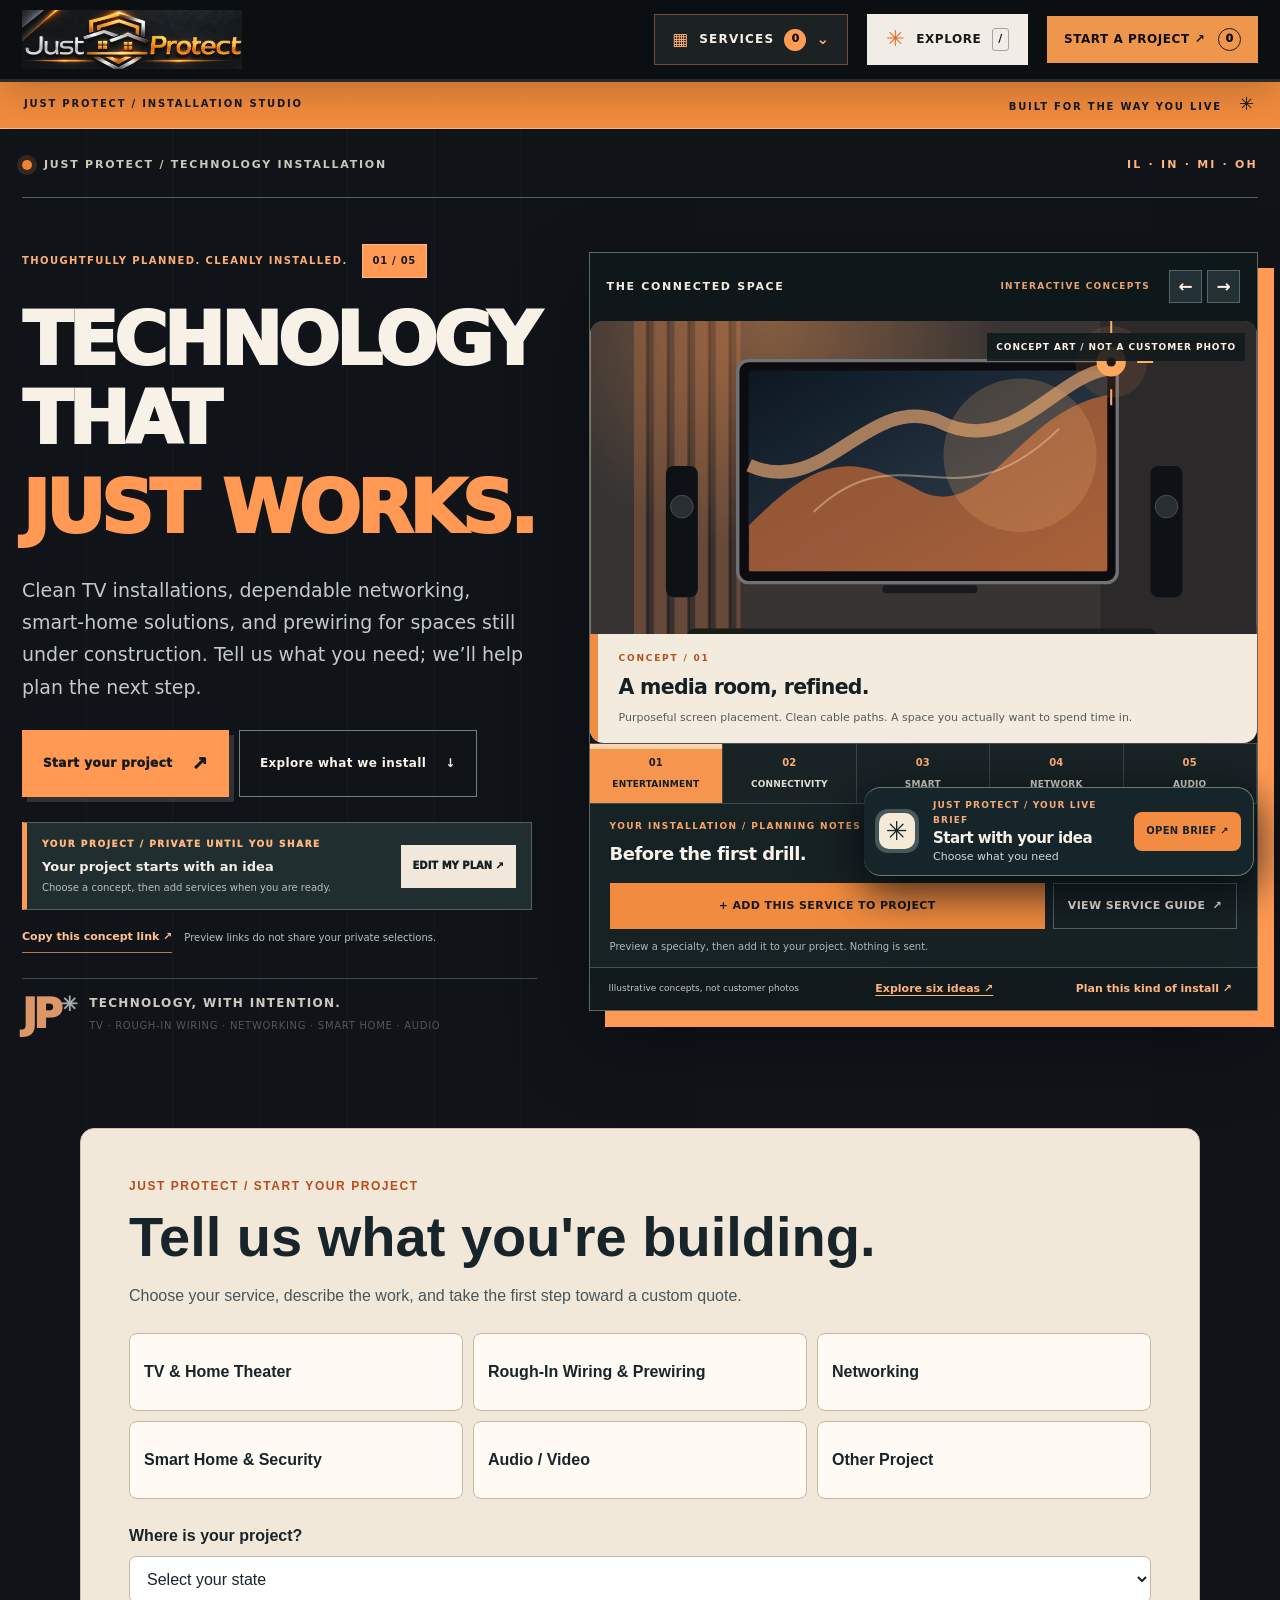
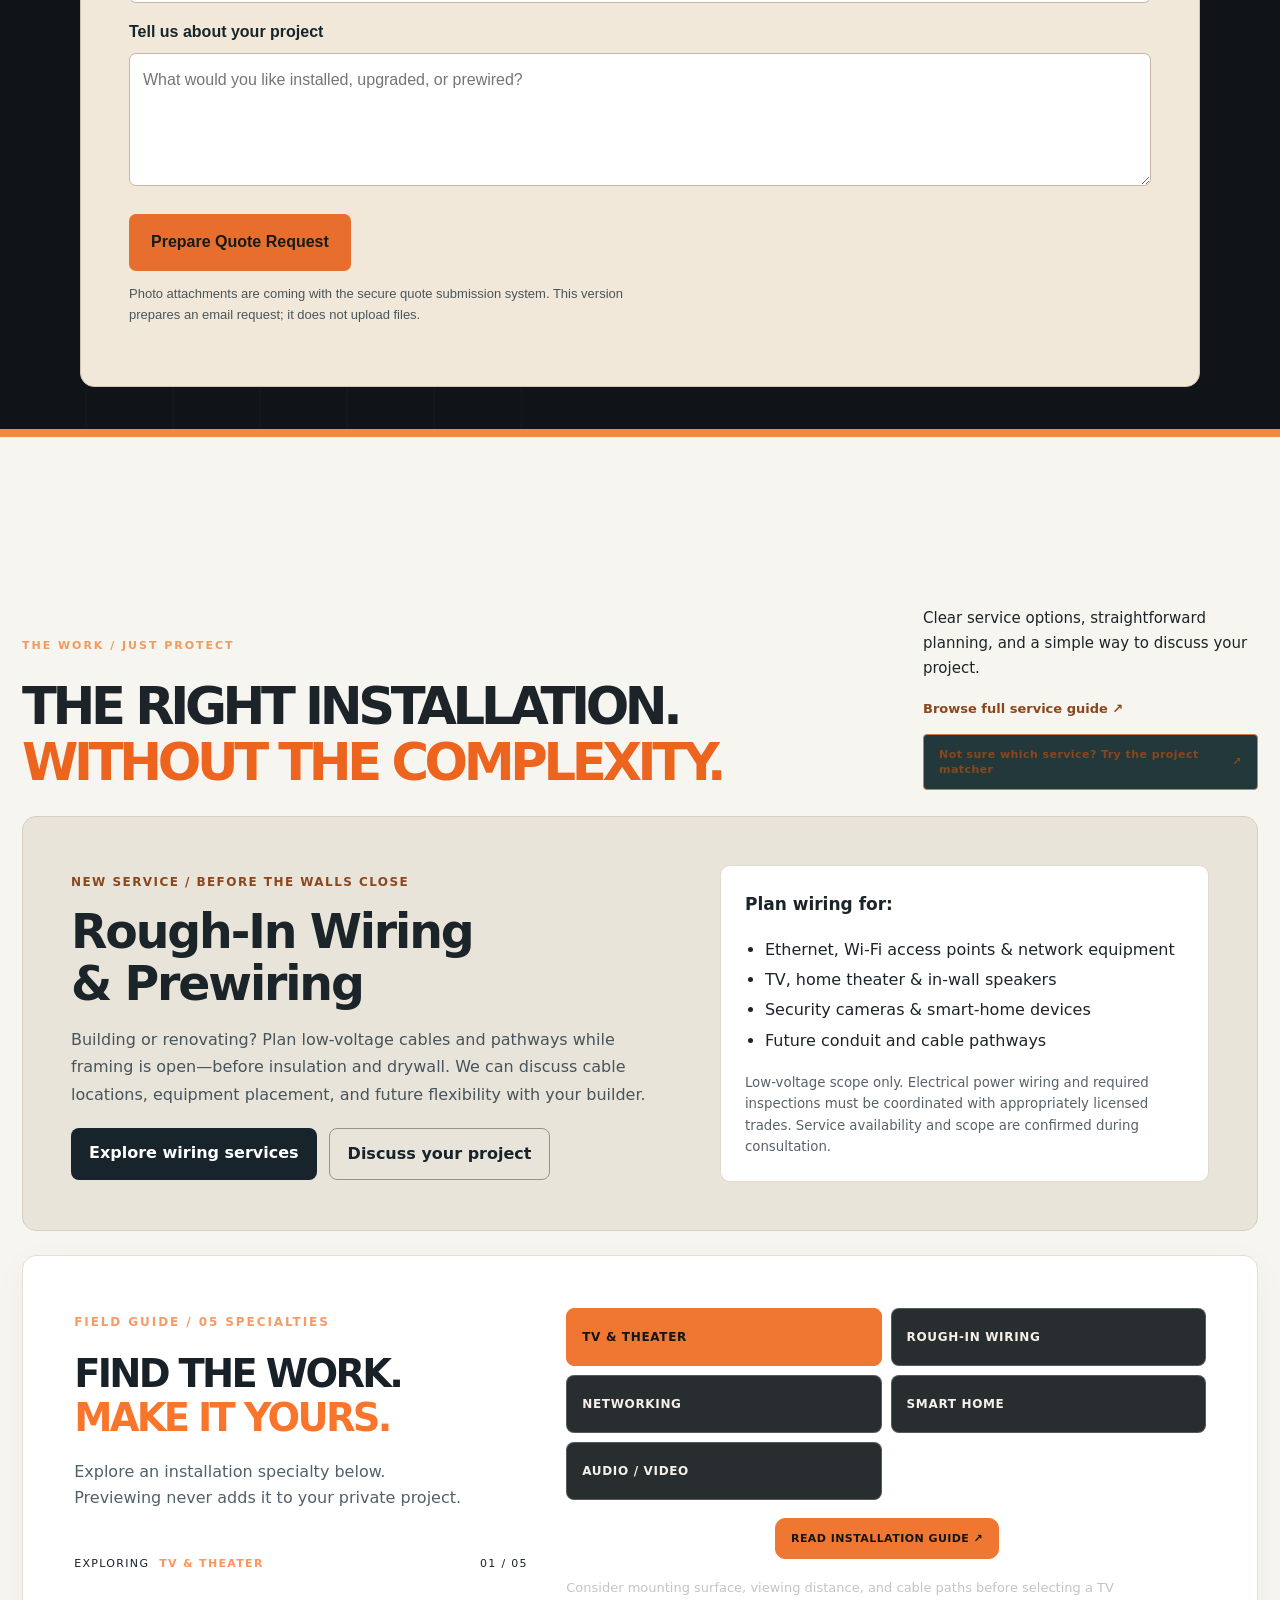
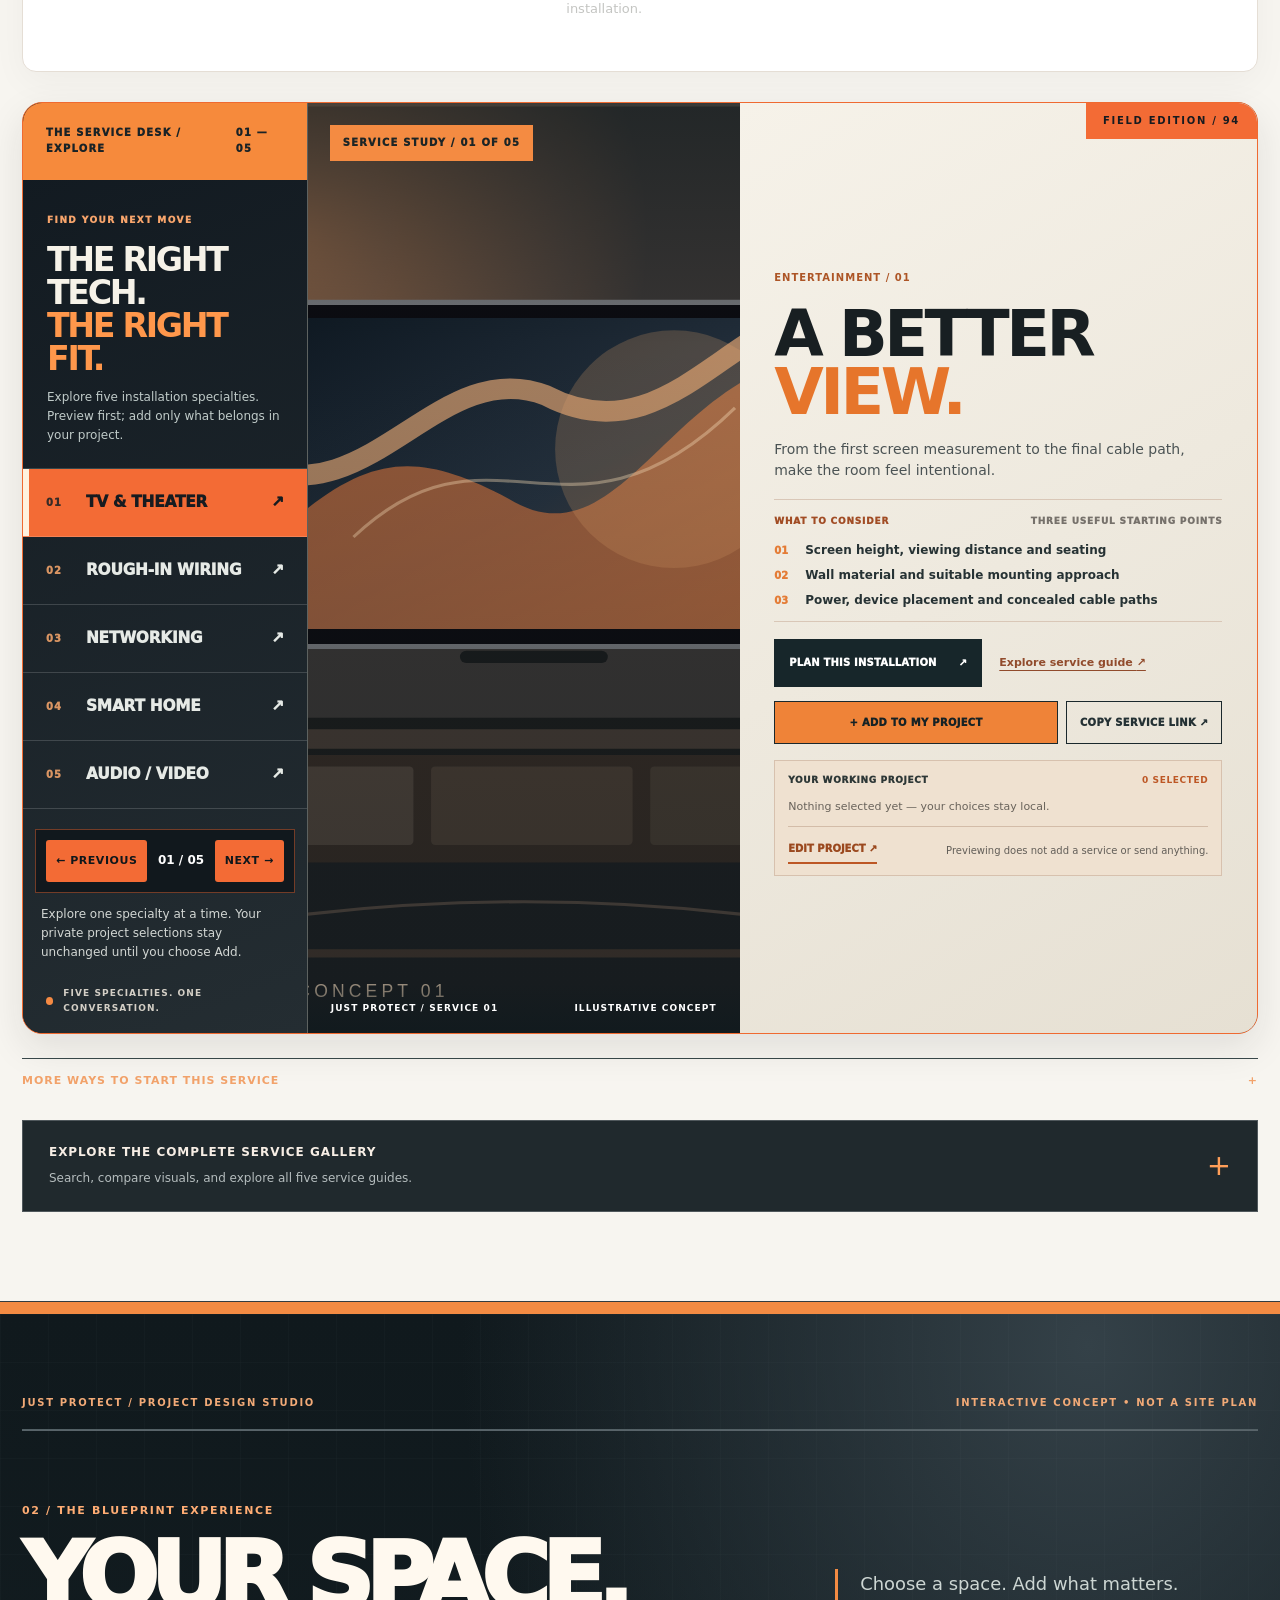
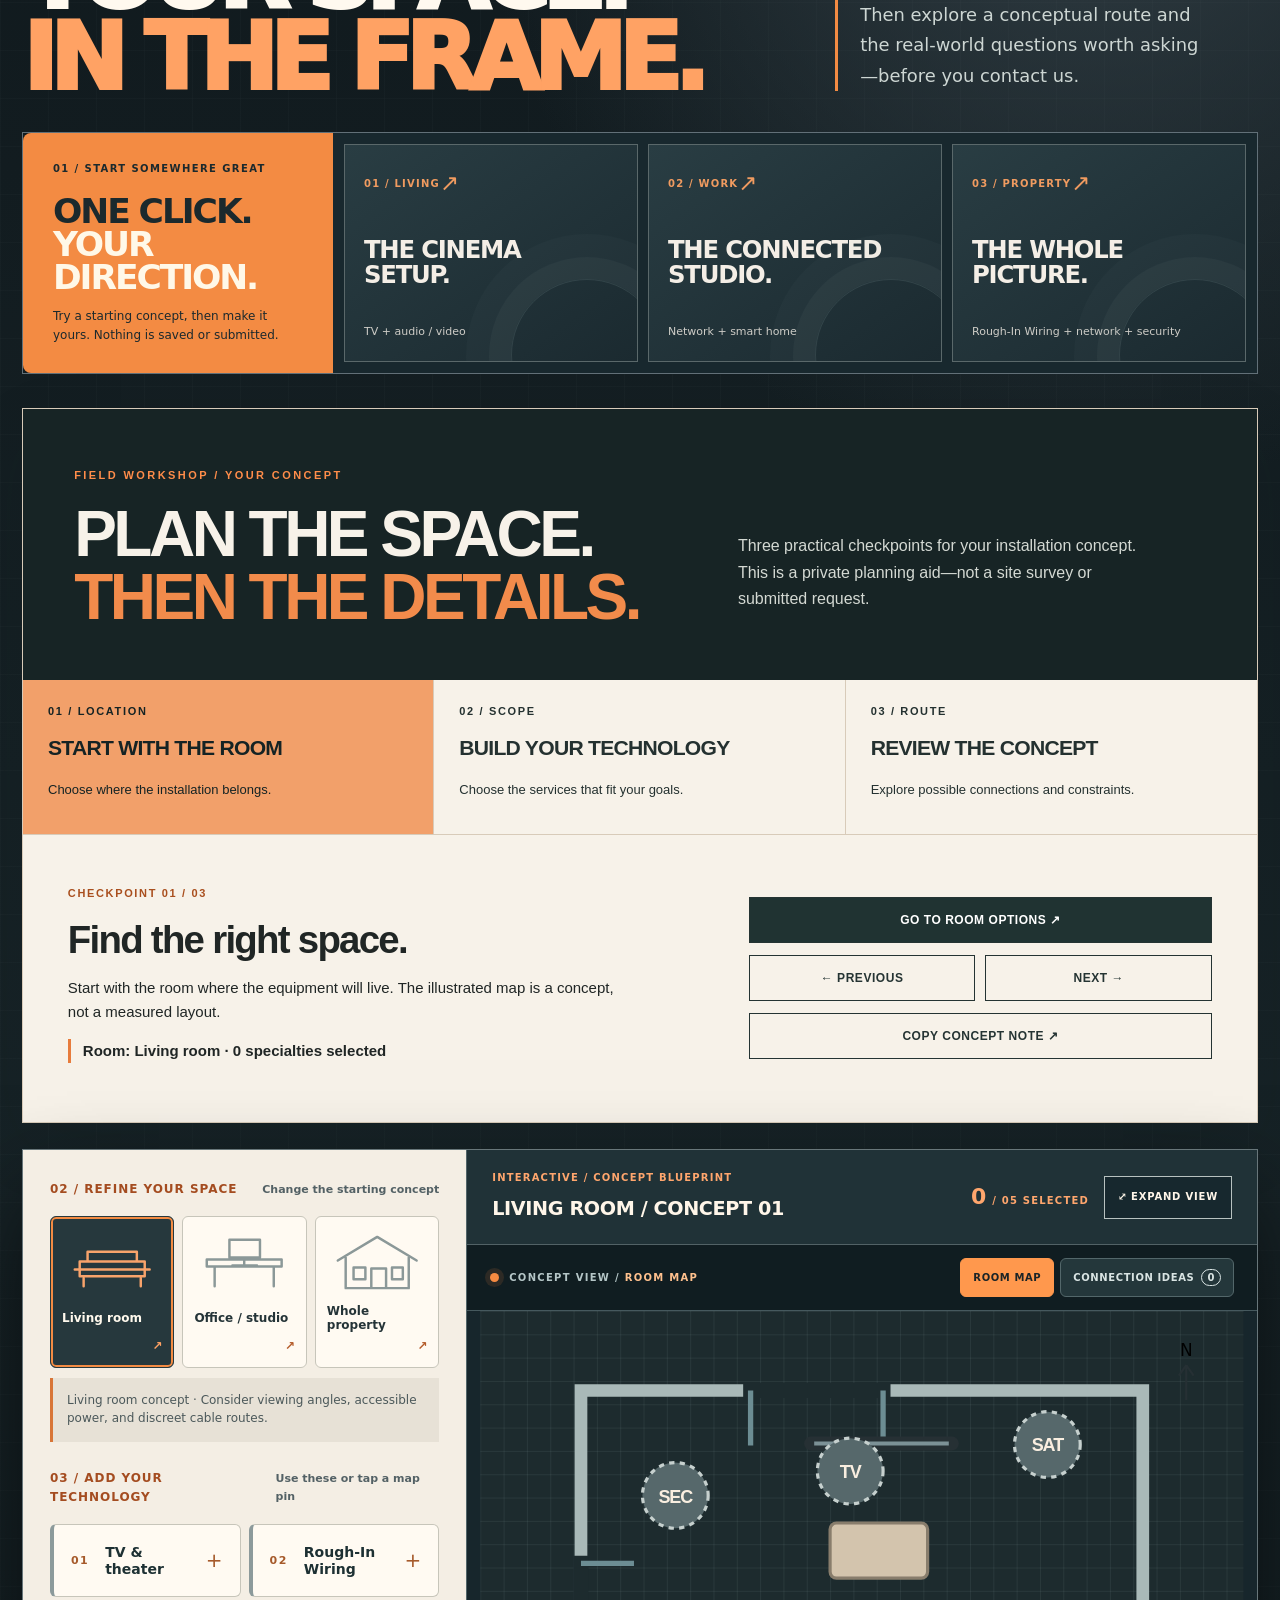
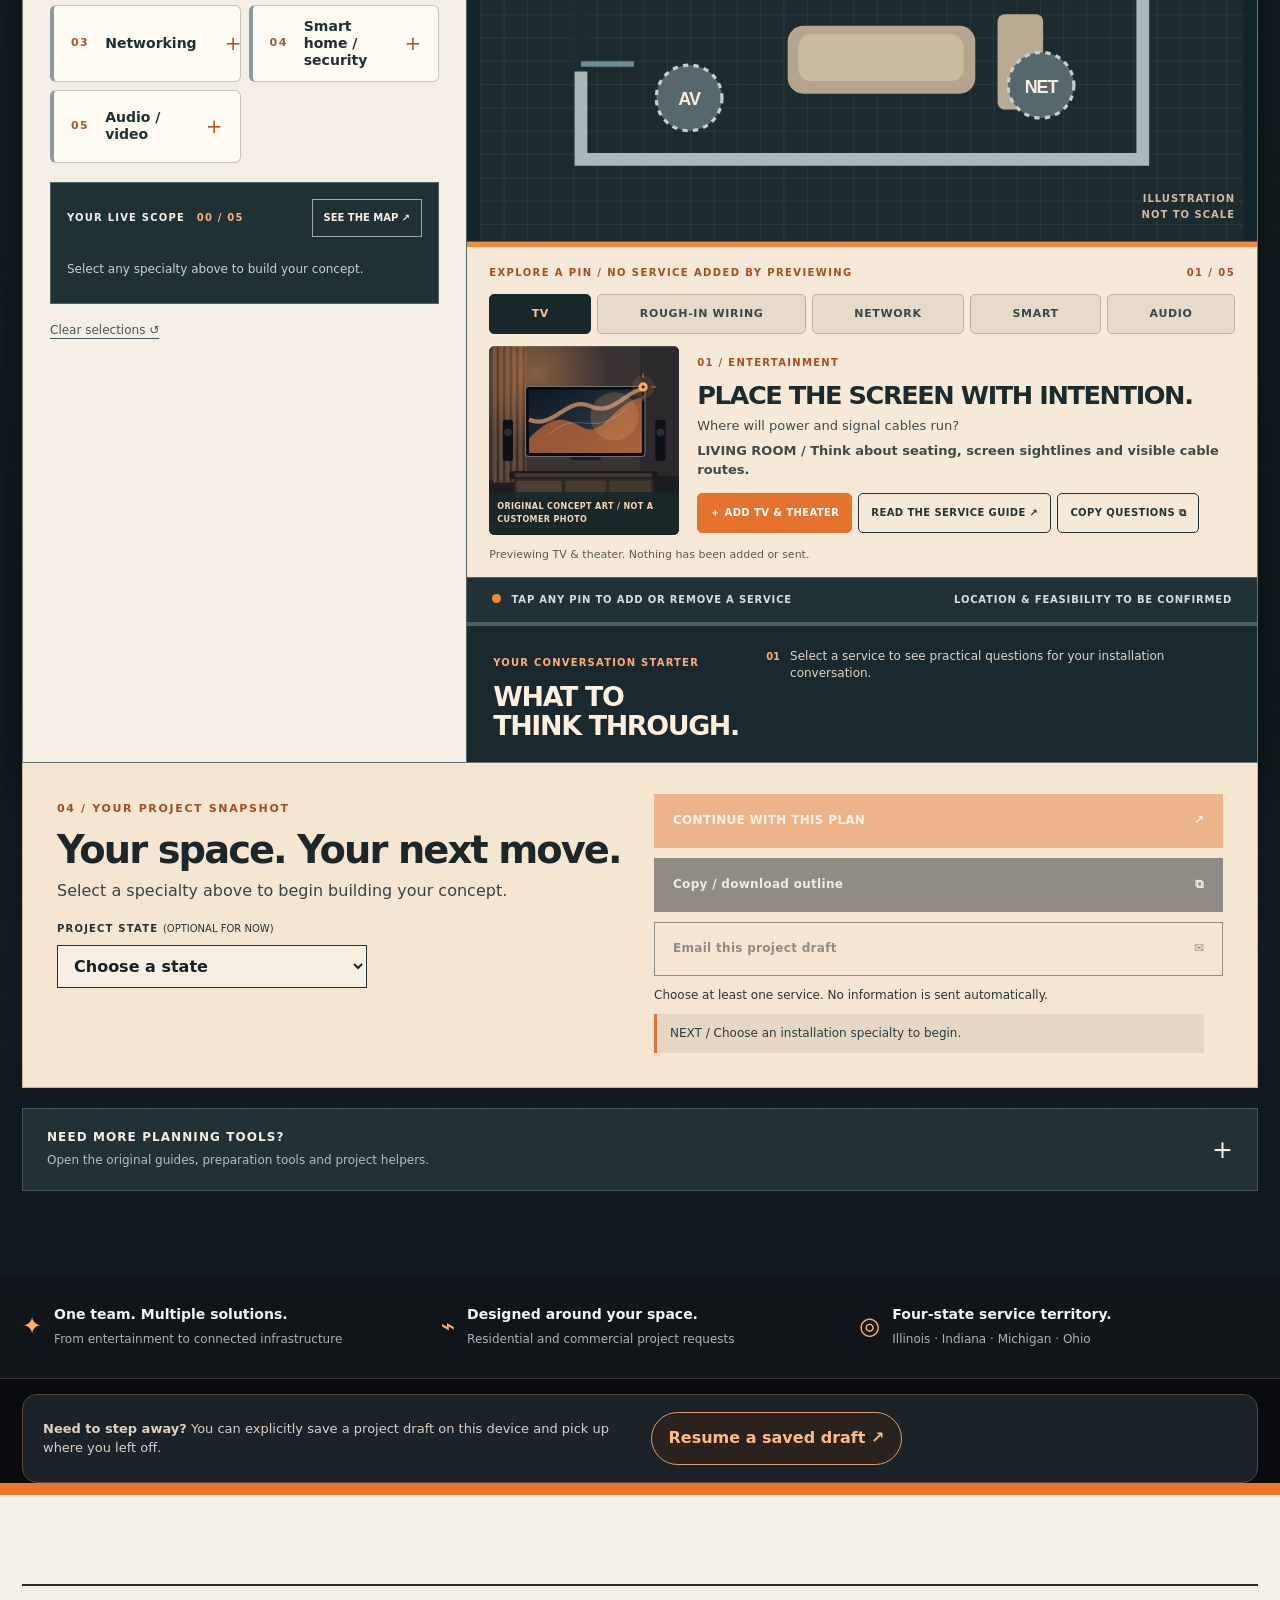
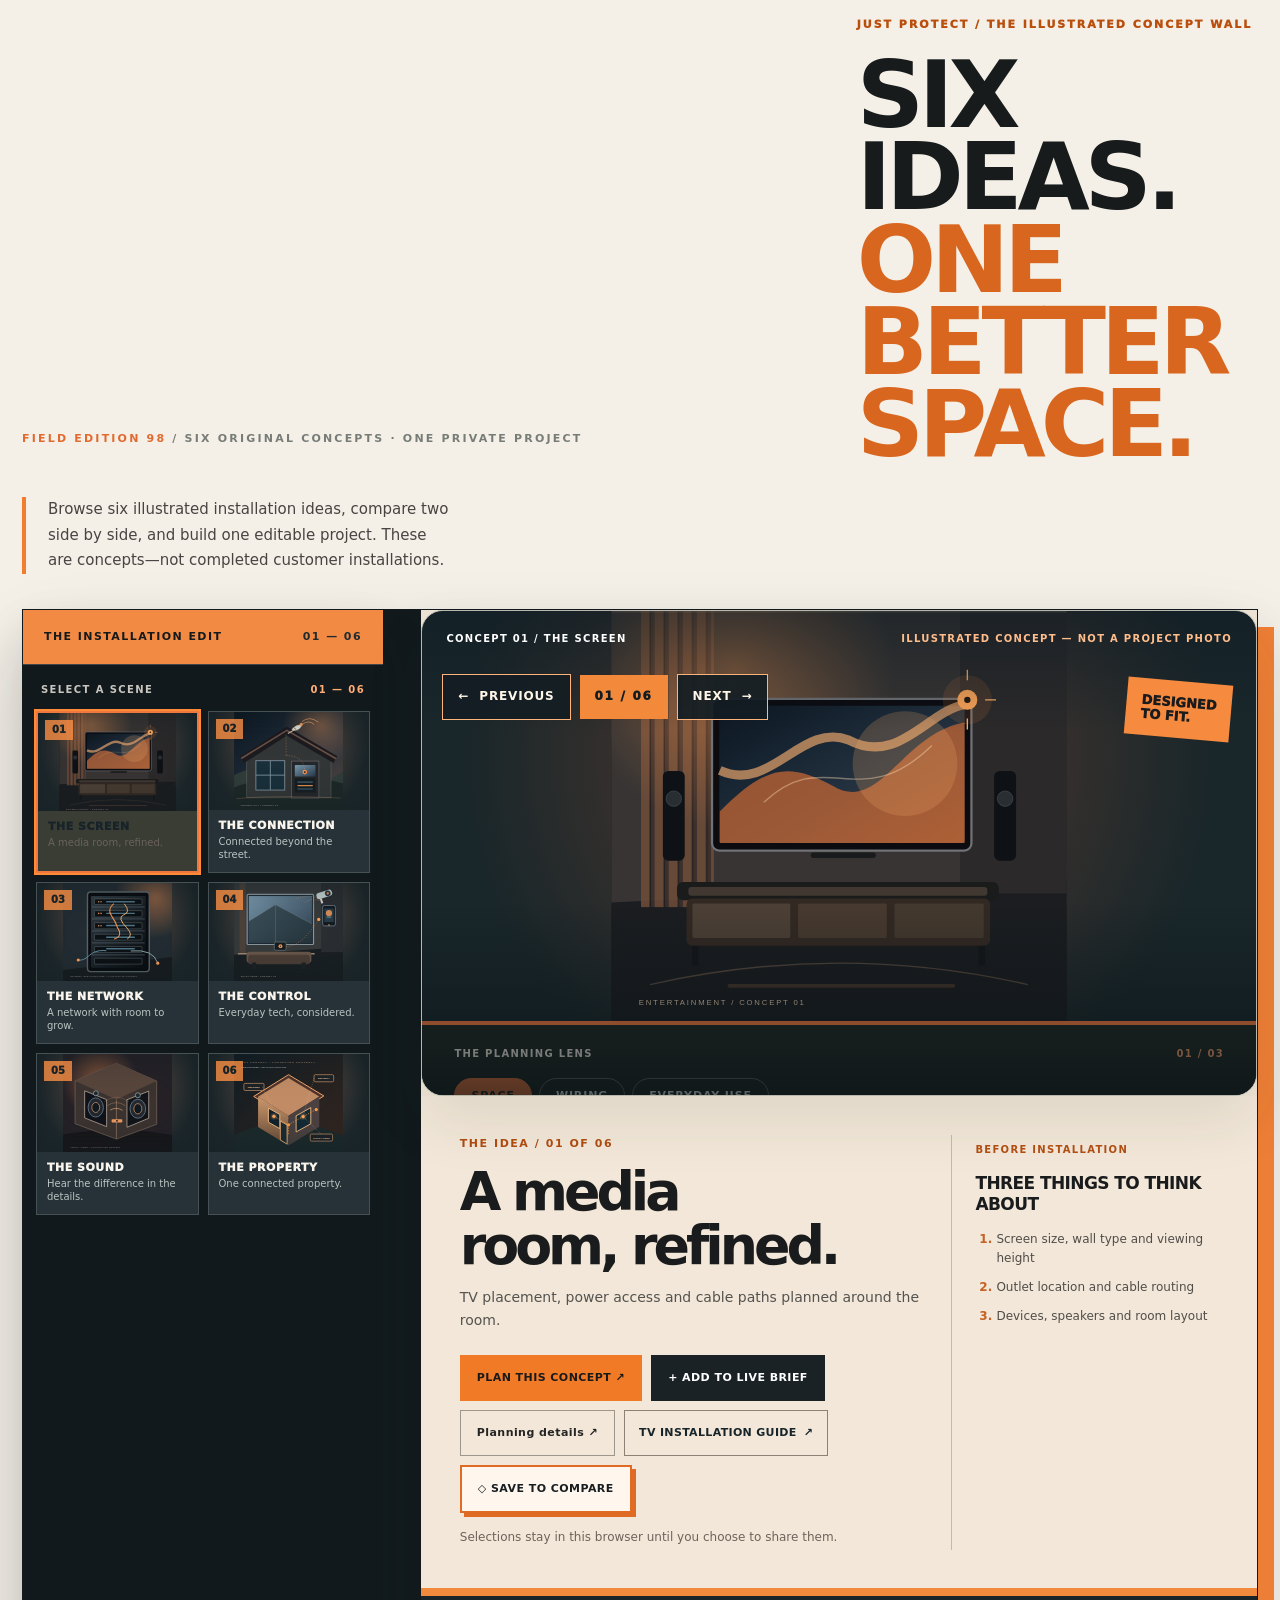
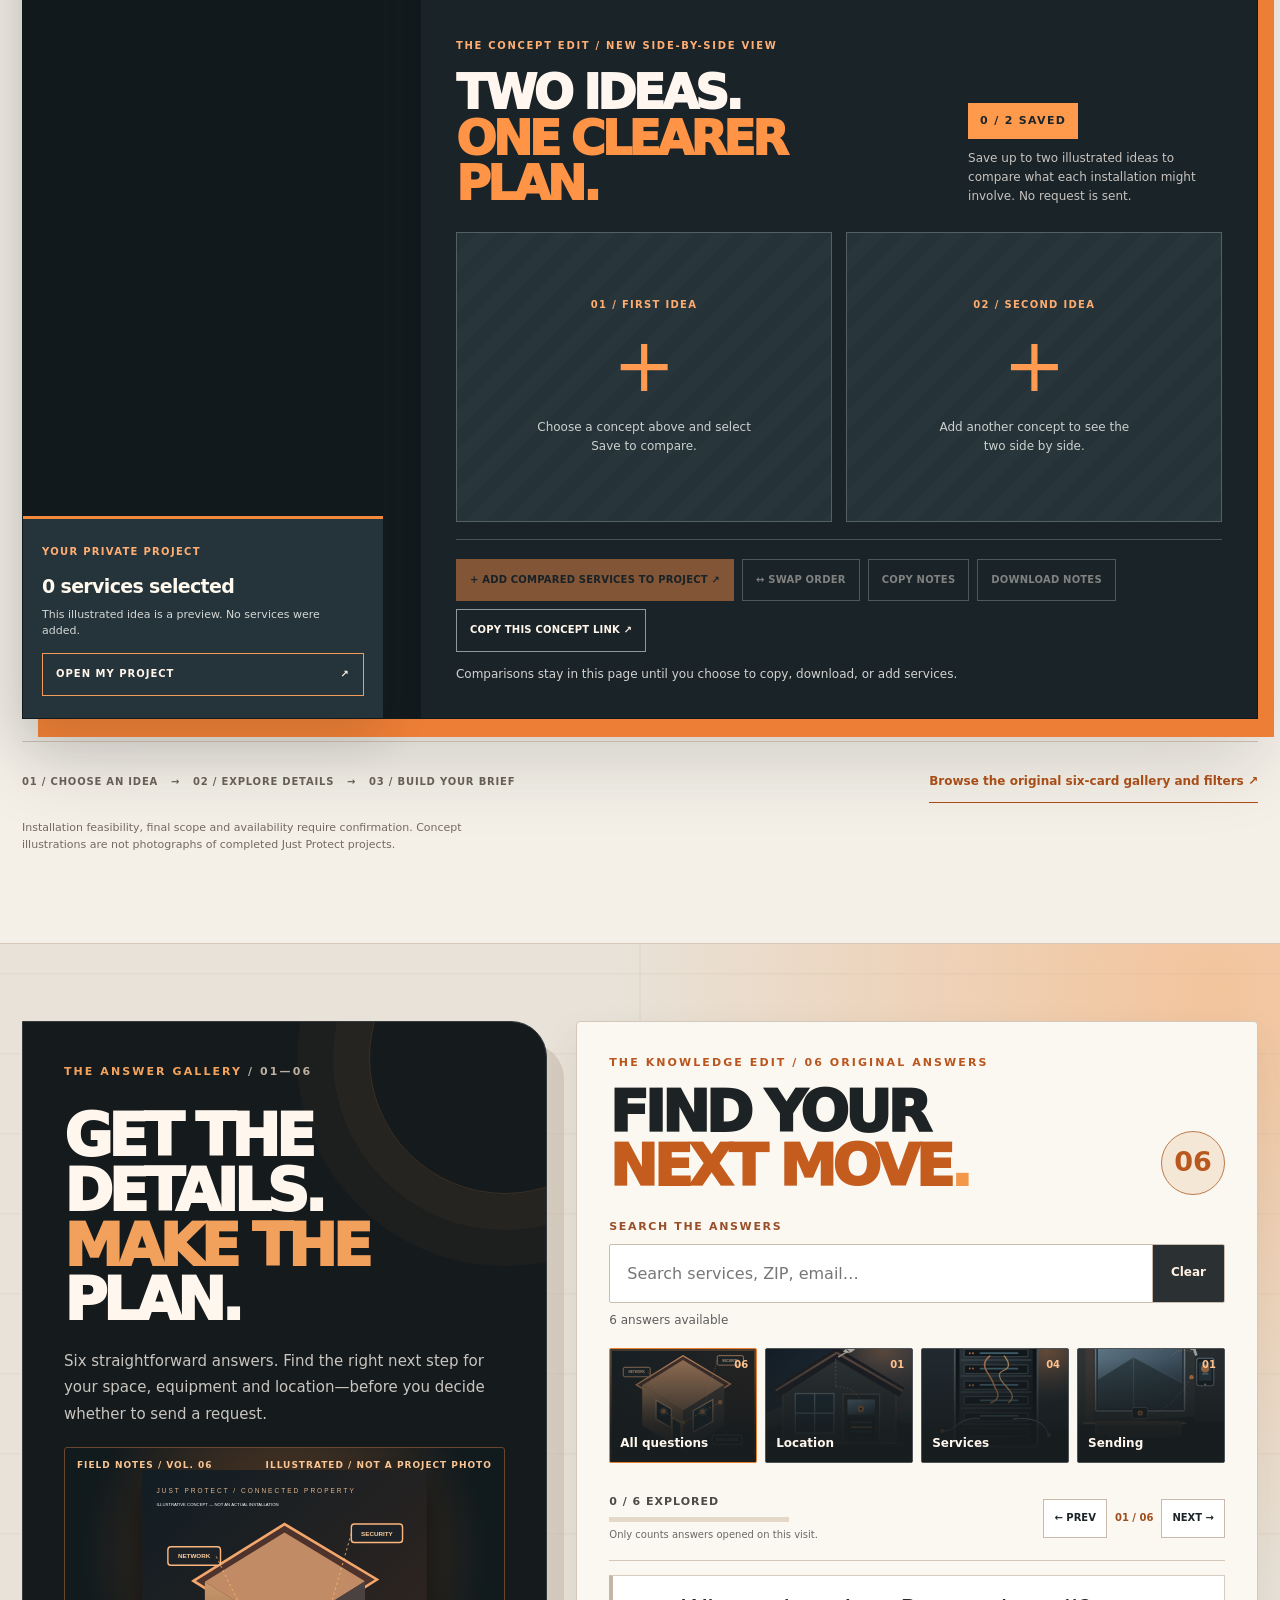
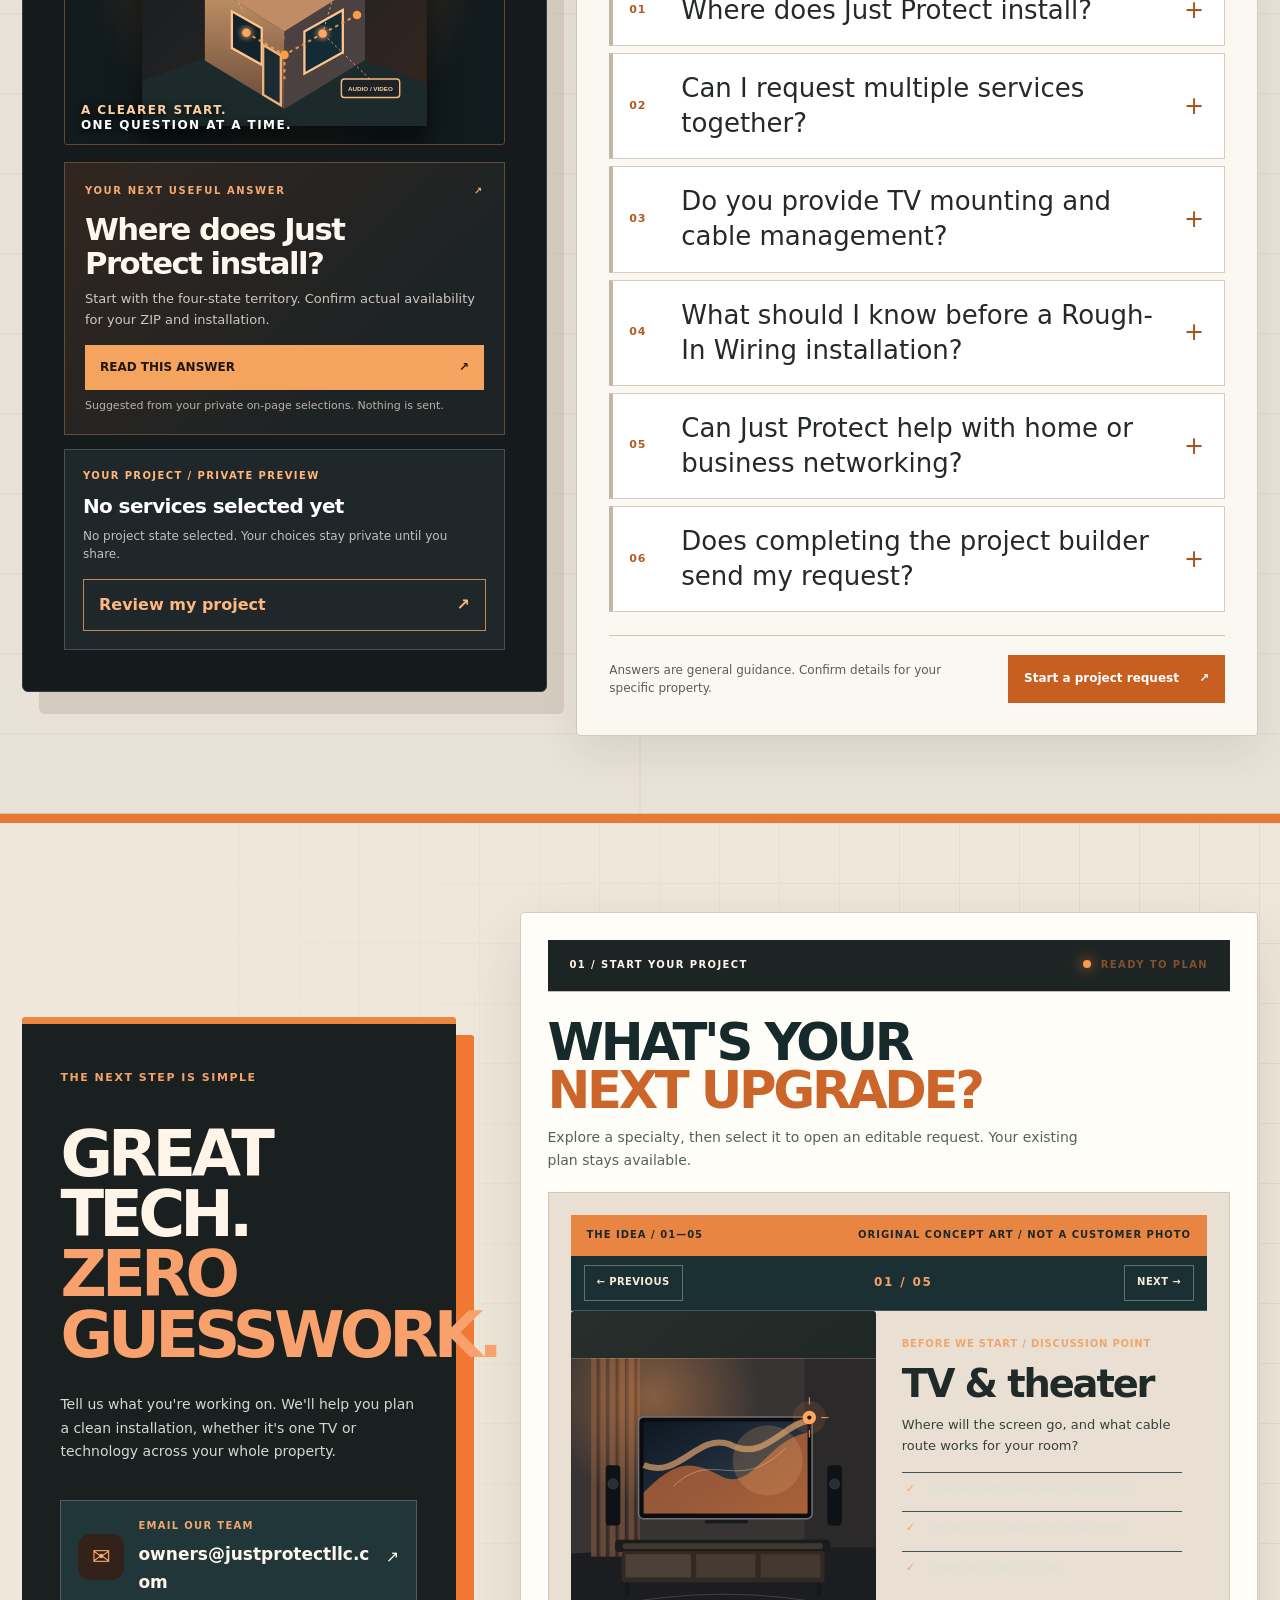
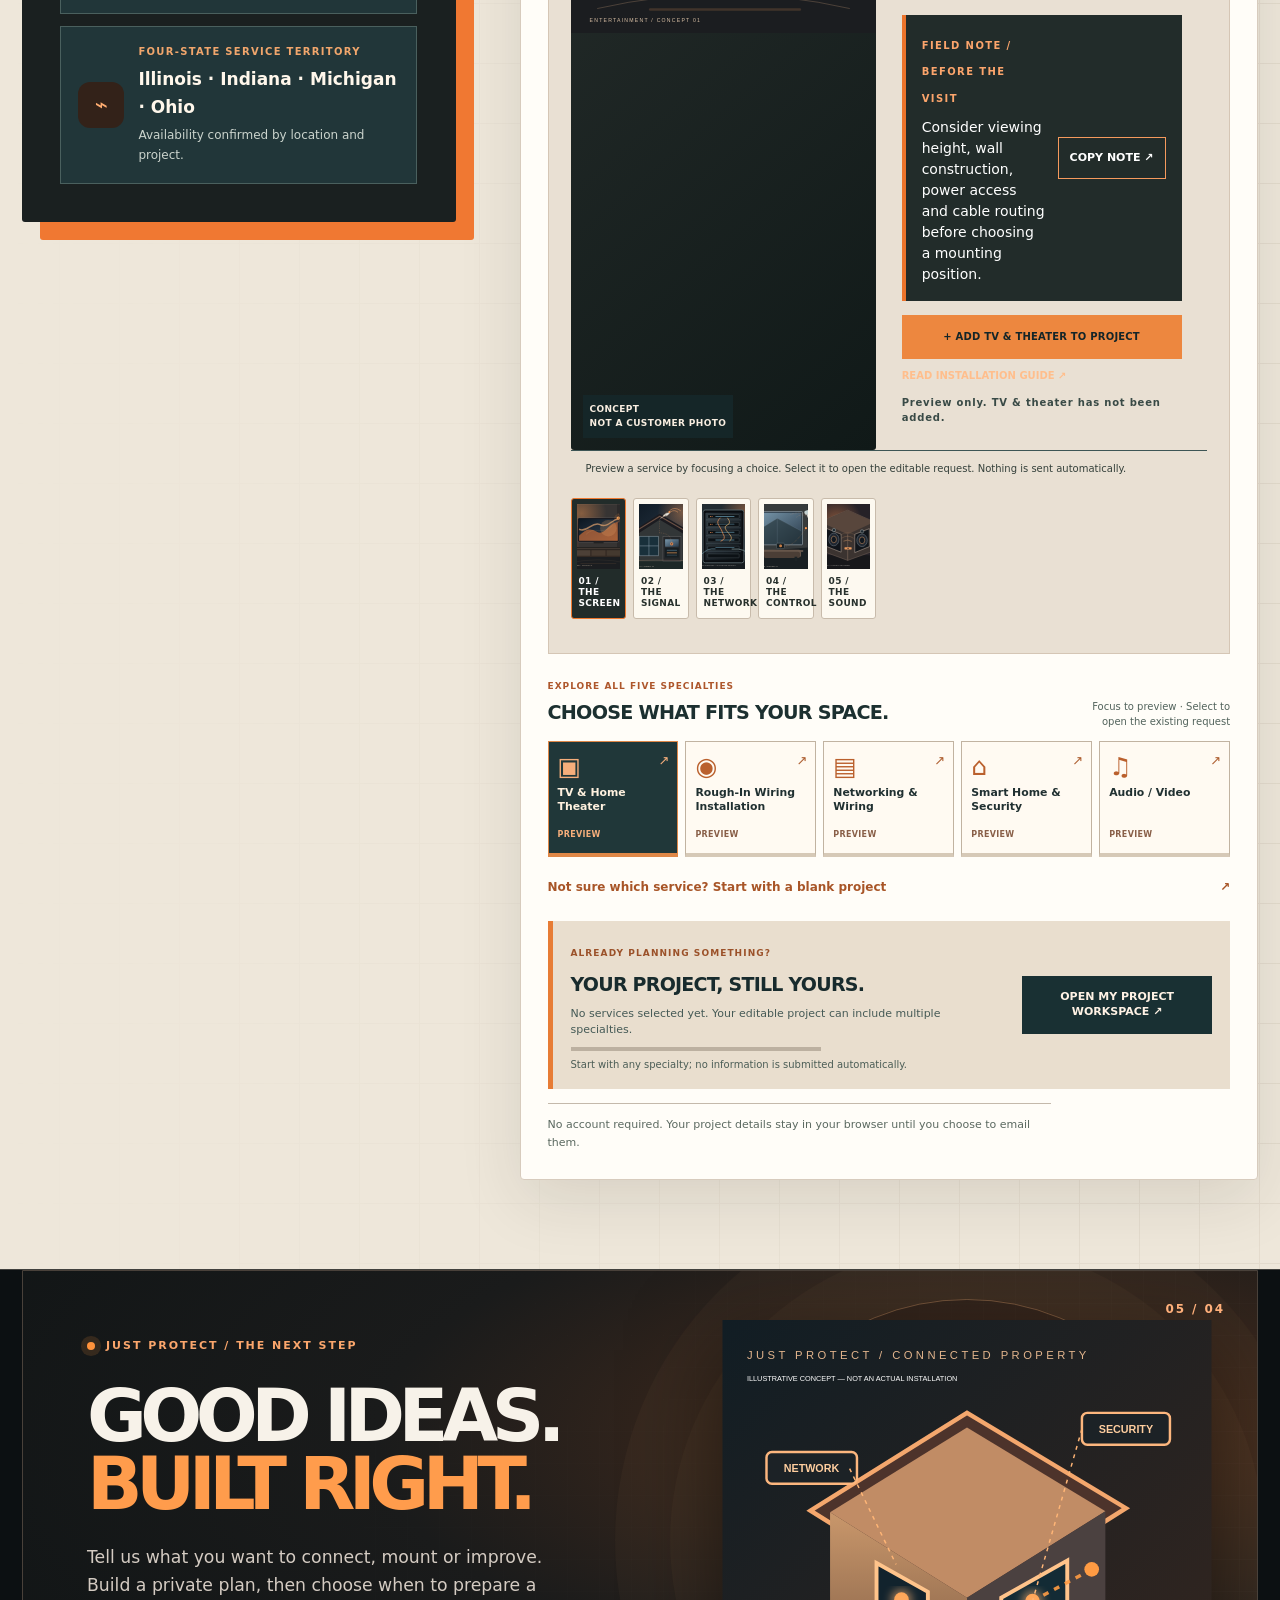
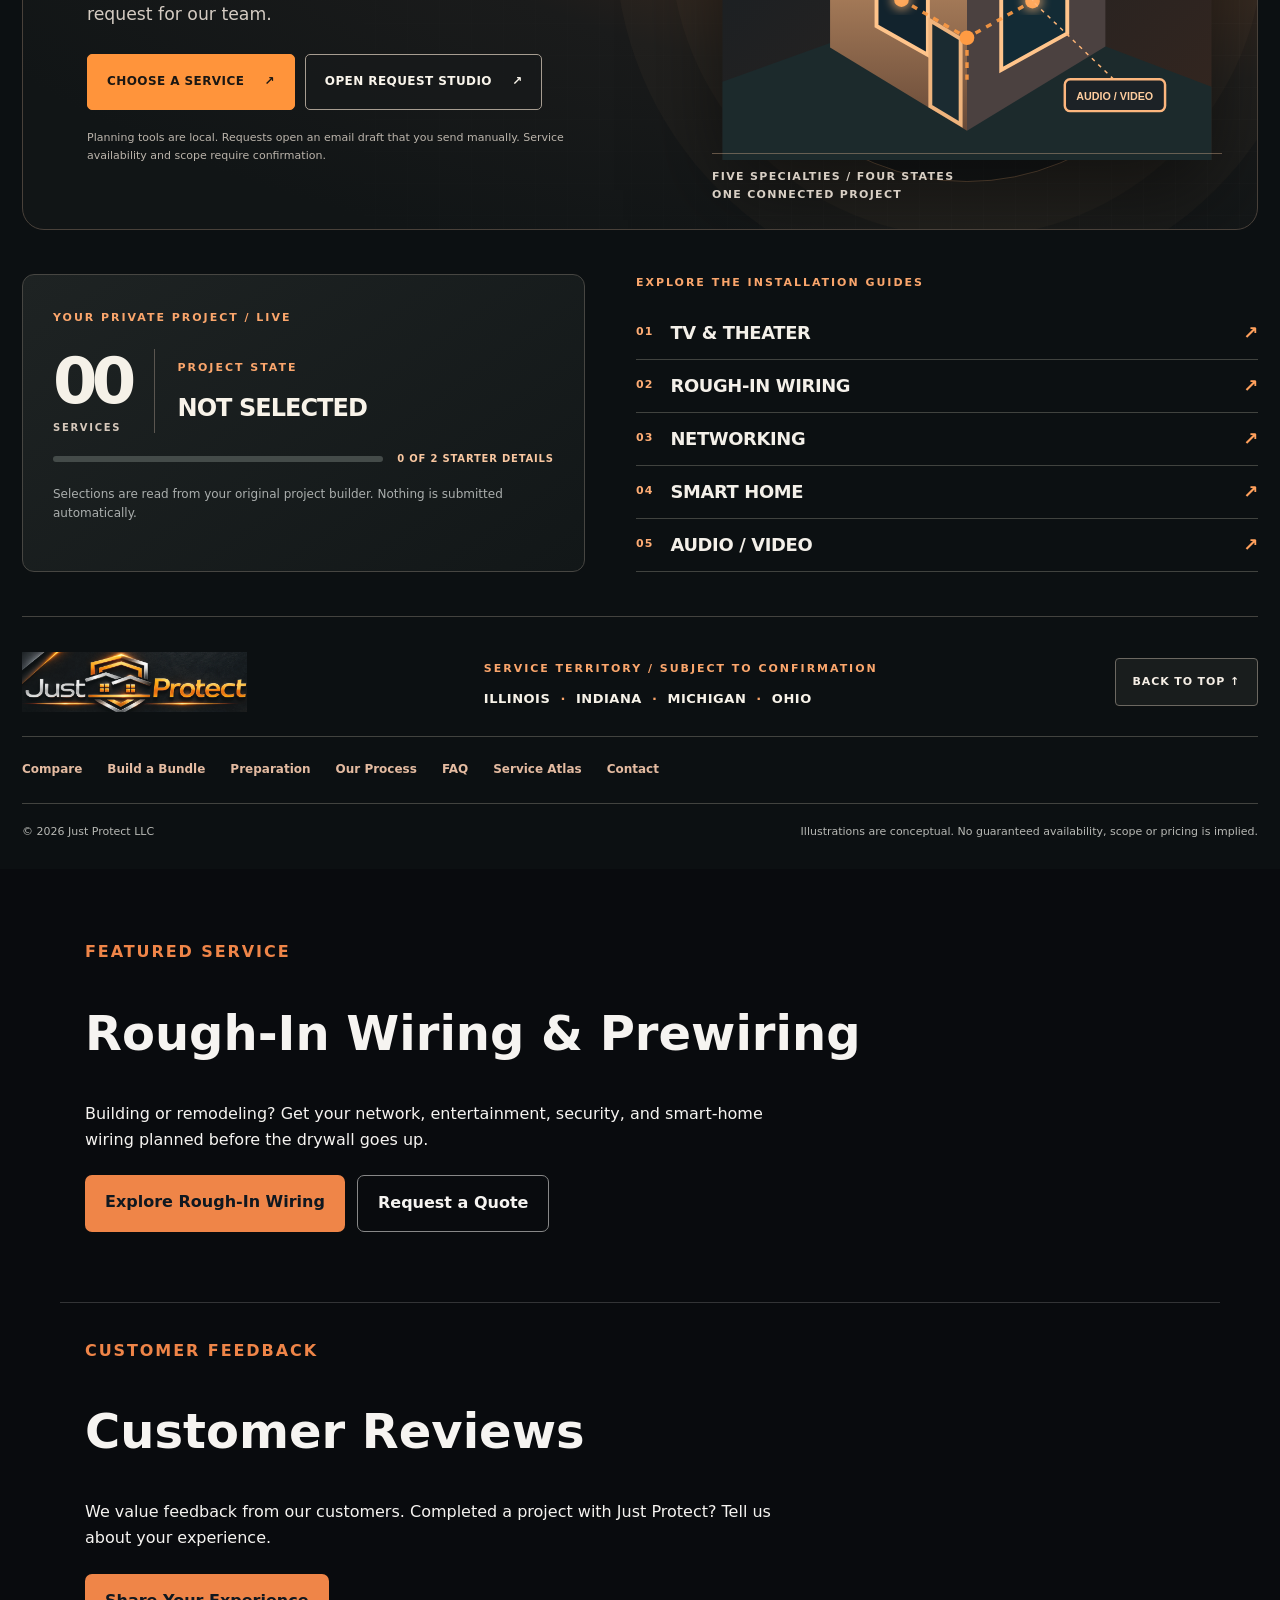
==== commit 8d6080ed: "V104: replace customer-facing Starlink with Rough-In Wiring" ====
--- a/index.html
+++ b/index.html
@@ -1,6 +1,6 @@
 <!DOCTYPE html>
 
-<html lang="en"><head><meta charset="utf-8"/><meta content="width=device-width,initial-scale=1" name="viewport"/><meta content="#090b0e" name="theme-color"/><meta content="dark" name="color-scheme"/><meta content="Just Protect | Expert Technology Installation" property="og:title"/><meta content="Professional TV mounting, Starlink, smart home, security, audio/video and structured wiring across IL, IN, MI and OH." property="og:description"/><meta content="Just Protect installs TV and home theater systems, Starlink, networking and smart home technology across Illinois, Indiana, Michigan and Ohio." name="description"/><link href="assets/brand-icon.png" rel="icon" type="image/png"/><title>Just Protect | Technology Installed With Intention</title><style>
+<html lang="en"><head><meta charset="utf-8"/><meta content="width=device-width,initial-scale=1" name="viewport"/><meta content="#090b0e" name="theme-color"/><meta content="dark" name="color-scheme"/><meta content="Just Protect | Expert Technology Installation" property="og:title"/><meta content="Professional TV mounting, Rough-In Wiring, smart home, security, audio/video and structured wiring across IL, IN, MI and OH." property="og:description"/><meta content="Just Protect installs TV and home theater systems, Rough-In Wiring, networking and smart home technology across Illinois, Indiana, Michigan and Ohio." name="description"/><link href="assets/brand-icon.png" rel="icon" type="image/png"/><title>Just Protect | Technology Installed With Intention</title><style>
 :root{--bg:#090b0e;--panel:#14171b;--line:#303238;--orange:#ff902f;--light:#f6f4f1;--muted:#a6a9ae}*{box-sizing:border-box}html{scroll-behavior:smooth}body{margin:0;background:var(--bg);color:var(--light);font-family:Inter,ui-sans-serif,system-ui,-apple-system,Segoe UI,Arial,sans-serif}button,input,select,textarea{font:inherit}a{color:inherit;text-decoration:none}button{cursor:pointer}.shell{width:min(1240px,calc(100% - 44px));margin:auto}.eyebrow{text-transform:uppercase;letter-spacing:.2em;font-size:11px;font-weight:800;color:var(--orange)}.nav{height:84px;display:flex;align-items:center;justify-content:space-between;gap:20px}.top{position:sticky;top:0;z-index:30;background:#090b0ef2;border-bottom:1px solid #25272a;backdrop-filter:blur(15px)}.brand{display:flex;align-items:center;gap:11px;font-weight:850;letter-spacing:-.045em;font-size:23px;white-space:nowrap}.brand img{width:49px;height:49px;object-fit:contain;background:white;border-radius:9px;padding:3px}.brand em{font-style:normal;color:var(--orange)}.links{display:flex;align-items:center;gap:31px;font-size:13px;font-weight:650;color:#d2d3d5}.links a:hover{color:var(--orange)}.pill{display:inline-flex;align-items:center;justify-content:center;gap:12px;border:0;background:var(--orange);color:#130d09;font-weight:850;padding:15px 22px;border-radius:100px;transition:transform .2s,background .2s}.pill:hover{transform:translateY(-2px);background:#ffb46b}.pill.secondary{background:transparent;border:1px solid #67696c;color:white}.menu{display:none;background:none;color:white;border:1px solid #505157;border-radius:10px;padding:10px}.hero{position:relative;overflow:hidden;min-height:680px;display:flex;align-items:center;border-bottom:1px solid #2a2b2e;background:radial-gradient(circle at 78% 35%,#4b260e 0%,#1c1411 26%,#090b0e 63%)}.hero:after{content:"";position:absolute;inset:0;pointer-events:none;background:linear-gradient(90deg,#090b0e 0%,transparent 75%)}.hero .shell{position:relative;z-index:2;display:grid;grid-template-columns:1.08fr .92fr;gap:35px;align-items:center;padding-top:55px;padding-bottom:70px}.hero h1{font-size:clamp(55px,6.7vw,103px);line-height:.98;letter-spacing:-.085em;margin:22px 0 23px;max-width:800px}.hero h1 span{color:var(--orange)}.lead{color:#c5c5c7;line-height:1.75;font-size:17px;max-width:530px}.actions{display:flex;gap:12px;flex-wrap:wrap;margin-top:31px}.hero-art{position:relative;min-height:475px;border-radius:26px;overflow:hidden;border:1px solid #61422b;box-shadow:0 30px 100px #0008;background:linear-gradient(145deg,#241b17,#0a0b0e)}.hero-art img{width:100%;height:100%;position:absolute;inset:0;object-fit:cover;object-position:center}.hero-art .art-tag{position:absolute;bottom:18px;left:18px;right:18px;padding:16px;background:#090b0ec9;border:1px solid #ffffff2c;backdrop-filter:blur(10px);border-radius:13px;display:flex;justify-content:space-between;align-items:center;gap:15px;font-size:12px}.art-tag strong{font-size:14px}.metrics{display:flex;gap:28px;margin-top:45px;flex-wrap:wrap}.metrics div{border-left:2px solid var(--orange);padding-left:13px}.metrics strong{display:block;font-size:20px}.metrics span{color:#a5a7aa;font-size:12px}.strip{background:#f2eee8;color:#1c1d20;padding:17px 0}.strip .shell{display:flex;align-items:center;justify-content:space-between;gap:20px;flex-wrap:wrap;font-size:13px;font-weight:800}.states{display:flex;gap:20px;flex-wrap:wrap}.states span{white-space:nowrap}.section{padding:100px 0}.section-head{display:flex;justify-content:space-between;gap:30px;align-items:end;margin-bottom:38px}.section h2{font-size:clamp(35px,4.5vw,62px);letter-spacing:-.065em;line-height:1.05;margin:12px 0}.sub{color:var(--muted);line-height:1.7;max-width:490px}.services{display:grid;grid-template-columns:repeat(4,1fr);gap:15px}.service{position:relative;background:linear-gradient(145deg,#202327,#101215);border:1px solid #303236;border-radius:19px;min-height:365px;padding:24px;display:flex;flex-direction:column;justify-content:space-between;overflow:hidden;transition:transform .25s,border-color .25s}.service:hover{transform:translateY(-7px);border-color:var(--orange)}.service .num{color:#86888a;font-size:12px;font-weight:750}.service .glyph{font-size:67px;filter:drop-shadow(0 0 22px #ff8f3038);text-align:center;line-height:1.6}.service h3{font-size:23px;letter-spacing:-.045em;margin:0 0 8px}.service p{color:#a9aaad;font-size:13px;line-height:1.65;margin:0 0 20px}.service .go{color:var(--orange);font-weight:850;font-size:13px}.feature{display:grid;grid-template-columns:1fr 1fr;gap:0;background:#eae6df;color:#17191d;border-radius:25px;overflow:hidden}.feature-visual{min-height:460px;background:radial-gradient(circle at center,#77401f,#161515 70%);display:grid;place-items:center;padding:35px}.feature-visual img{width:100%;max-width:480px;filter:drop-shadow(0 20px 30px #0008)}.feature-copy{padding:clamp(30px,5vw,75px);display:flex;flex-direction:column;justify-content:center}.feature-copy h2{font-size:clamp(35px,4vw,58px)}.feature-copy p{color:#4c5056;line-height:1.8}.feature-copy .eyebrow{color:#b75b16}.steps{display:grid;grid-template-columns:repeat(3,1fr);gap:15px}.step{border-top:1px solid #6c6e70;padding:24px 0}.step b{color:var(--orange);font-size:13px}.step h3{font-size:24px;letter-spacing:-.04em}.step p{color:#a6a8ac;line-height:1.7;font-size:14px}.cta{padding:65px;background:radial-gradient(circle at 90% 0,#a74b0b,#2c1710 38%,#131517 75%);border:1px solid #703d20;border-radius:25px;display:flex;justify-content:space-between;align-items:center;gap:35px}.cta h2{margin:10px 0;font-size:clamp(35px,4vw,59px);letter-spacing:-.06em}.cta p{color:#ddd0c6}.footer{padding:45px 0;border-top:1px solid #292b2e;color:#a9aaad}.footer .shell{display:flex;justify-content:space-between;align-items:center;gap:25px;flex-wrap:wrap}.footer small{font-size:12px}.modal{position:fixed;inset:0;z-index:50;background:#000c;display:none;align-items:center;justify-content:center;padding:20px}.modal.open{display:flex}.dialog{width:min(600px,100%);max-height:92vh;overflow:auto;background:#191b1f;border:1px solid #494b4e;border-radius:23px;padding:30px;box-shadow:0 25px 90px #000}.dialog-head{display:flex;align-items:center;justify-content:space-between}.close{border:1px solid #555;background:none;color:white;border-radius:50%;height:37px;width:37px;font-size:20px}.dialog h2{font-size:34px;letter-spacing:-.06em;margin:14px 0}.progress{display:flex;gap:6px;margin:20px 0}.progress span{height:4px;flex:1;background:#444;border-radius:8px}.progress span.active{background:var(--orange)}.field{display:grid;gap:8px;margin:15px 0}.field label{font-size:13px;font-weight:700}.field input,.field select,.field textarea{width:100%;border:1px solid #50535a;background:#0f1114;color:white;border-radius:10px;padding:13px;outline-color:var(--orange)}.field textarea{min-height:100px}.choices{display:grid;grid-template-columns:1fr 1fr;gap:10px}.choice{border:1px solid #55585c;border-radius:12px;padding:15px;background:#202226;color:white;text-align:left;font-weight:750}.choice.selected{border-color:var(--orange);background:#3b271c}.dialog-actions{display:flex;justify-content:space-between;gap:12px;margin-top:22px}.notice{font-size:12px;color:#a7a8ab;line-height:1.6}.mobile-cta{display:none}@media(max-width:960px){.links{display:none;position:absolute;top:84px;left:0;right:0;background:#101114;padding:25px;flex-direction:column;align-items:stretch}.links.open{display:flex}.menu{display:block}.hero .shell{grid-template-columns:1fr}.hero-art{min-height:340px}.services{grid-template-columns:repeat(2,1fr)}.feature{grid-template-columns:1fr}.feature-visual{min-height:320px}}@media(max-width:600px){.shell{width:min(100% - 30px,1240px)}.nav{height:70px}.links{top:70px}.brand{font-size:19px}.brand img{height:41px;width:41px}.nav>.pill{display:none}.hero{min-height:0}.hero .shell{padding-top:65px;padding-bottom:50px;gap:28px}.hero h1{font-size:clamp(50px,12vw,75px)}.hero-art{min-height:260px}.lead{font-size:15px}.metrics{gap:15px}.section{padding:65px 0}.section-head{display:block}.services{grid-template-columns:1fr}.service{min-height:255px}.service .glyph{position:absolute;right:18px;top:20px;font-size:56px}.service h3{max-width:75%}.steps{grid-template-columns:1fr}.cta{padding:32px;display:block}.cta .pill{margin-top:15px}.dialog{padding:20px}.choices{grid-template-columns:1fr}.mobile-cta{display:flex;position:fixed;bottom:0;left:0;right:0;z-index:20;background:#101114;border-top:1px solid #4b3426;padding:10px 15px}.mobile-cta .pill{width:100%}.footer{padding-bottom:95px}}@media(prefers-reduced-motion:reduce){*,*:before,*:after{scroll-behavior:auto!important;transition:none!important}}
 
 /* V11: visual system and interactive service explorer */
@@ -229,7 +229,7 @@
 .v34-preview dt{color:#aaa9ac;font-weight:850}.v34-preview dd{margin:0;color:#f1edeb;overflow-wrap:anywhere;white-space:pre-wrap;max-height:110px;overflow:auto}
 .v34-share-status{margin-top:12px;color:#d5bca8;font-size:12px;line-height:1.5}
 @media(max-width:750px){.v34-error{margin-inline:18px}.v34-preview dl{grid-template-columns:90px 1fr}}
-</style><script type="application/ld+json">{"@context":"https://schema.org","@type":"HomeAndConstructionBusiness","name":"Just Protect LLC","description":"Professional technology installation: TV mounting and home theater, Starlink, networking, structured wiring, smart home, security and audio/video.","email":"owners@justprotectllc.com","areaServed":[{"@type":"State","name":"Illinois"},{"@type":"State","name":"Indiana"},{"@type":"State","name":"Michigan"},{"@type":"State","name":"Ohio"}],"hasOfferCatalog":{"@type":"OfferCatalog","name":"Technology Installation Services","itemListElement":[{"@type":"OfferCatalog","name":"TV Mounting and Home Theater"},{"@type":"OfferCatalog","name":"Starlink Installation"},{"@type":"OfferCatalog","name":"Networking and Structured Wiring"},{"@type":"OfferCatalog","name":"Smart Home and Security"},{"@type":"OfferCatalog","name":"Audio and Video Solutions"},{"@type":"OfferCatalog","name":"Low-Voltage Rough-In Wiring and Prewiring"}]}}</script><style id="v35-redesign">
+</style><script type="application/ld+json">{"@context":"https://schema.org","@type":"HomeAndConstructionBusiness","name":"Just Protect LLC","description":"Professional technology installation: TV mounting and home theater, Rough-In Wiring, networking, structured wiring, smart home, security and audio/video.","email":"owners@justprotectllc.com","areaServed":[{"@type":"State","name":"Illinois"},{"@type":"State","name":"Indiana"},{"@type":"State","name":"Michigan"},{"@type":"State","name":"Ohio"}],"hasOfferCatalog":{"@type":"OfferCatalog","name":"Technology Installation Services","itemListElement":[{"@type":"OfferCatalog","name":"TV Mounting and Home Theater"},{"@type":"OfferCatalog","name":"Rough-In Wiring Installation"},{"@type":"OfferCatalog","name":"Networking and Structured Wiring"},{"@type":"OfferCatalog","name":"Smart Home and Security"},{"@type":"OfferCatalog","name":"Audio and Video Solutions"},{"@type":"OfferCatalog","name":"Low-Voltage Rough-In Wiring and Prewiring"}]}}</script><style id="v35-redesign">
 /* V35: conspicuously different homepage art direction, retained functions */
 .v35-hero{background:#EEEAE3;color:#14191C;position:relative;overflow:hidden;border-bottom:6px solid #11171A}
 .v35-hero:before{content:"";position:absolute;pointer-events:none;inset:-20% 54% 0 -22%;background:radial-gradient(circle at 42% 48%,#FFFFFFB6,transparent 69%)}
@@ -793,16 +793,16 @@
 <link href="assets/v95-command-deck.css" rel="stylesheet"/>
 <link href="assets/v96-conversation-gallery.css" rel="stylesheet"/>
 <link href="assets/v97-field-workshop.css" rel="stylesheet"/>
-<link href="assets/v98-concept-studio.css" rel="stylesheet"/><link href="assets/v99-field-guide.css" rel="stylesheet"/><link rel="stylesheet" href="assets/v100-calm.css"/><link rel="stylesheet" href="assets/v101-cleanup.css"/><link rel="stylesheet" href="assets/v102-services-reviews.css"><link rel="stylesheet" href="assets/v103-project.css"></head><body><a class="v32-skip" href="#home">Skip navigation to main content</a><a class="v15-skip" href="#services">Skip to services</a><header class="top v62-top"><div class="shell nav v62-nav"><a aria-label="Just Protect home" class="brand" href="#home"><img alt="Just Protect metallic silver and orange logo" class="brand-wordmark" height="440" src="assets/brand-wordmark.webp" width="1625"/></a><nav aria-label="Legacy section navigation" class="links" id="navlinks"><a href="#services">Services</a><a href="#toolkit">Project Tools</a><a href="#inspiration">Inspiration</a><a href="#territory">Service Area</a><a href="#contact">Contact</a></nav><button aria-controls="v62-services-panel" aria-expanded="false" aria-label="Browse services" class="v62-services-toggle" id="v62-services-toggle" type="button"><span aria-hidden="true" class="v62-nav-icon">▦</span><span class="v62-nav-label">Services</span><span aria-hidden="true" class="v62-nav-badge" id="v62-nav-badge">0</span><span aria-hidden="true" class="v62-nav-chevron">⌄</span></button><button aria-controls="v44-navigator" aria-expanded="false" aria-haspopup="dialog" class="v44-explore-button" id="v44-explore" type="button"><span aria-hidden="true" class="v44-explore-spark">✳</span> Explore <span class="v44-explore-key">/</span></button><button class="pill v62-project-cta" id="v62-project-start" onclick="openWizard()" type="button">Start a project ↗ <span aria-hidden="true" class="v62-cta-count" id="v62-cta-count">0</span></button><button aria-controls="navlinks" aria-expanded="false" aria-label="Toggle menu" class="menu" id="menu">☰</button></div><div aria-labelledby="v62-services-heading" class="v62-services-panel" hidden="" id="v62-services-panel"><div class="v62-panel-head"><div><small>Just Protect / the wayfinder</small><h2 id="v62-services-heading">FIND YOUR<br/><em>NEXT UPGRADE.</em></h2></div><p>Explore five installation specialties. Add what fits to your private project, or read a detailed guide. Nothing is submitted automatically.</p></div><div aria-label="Find an installation specialty" class="v78-controls" role="search"><div class="v78-search-wrap"><span aria-hidden="true">⌕</span><label class="v78-sr" for="v78-search">Search installation services</label><input aria-controls="v62-service-list" autocomplete="off" id="v78-search" placeholder="Search installations, wiring, Starlink…" type="search"/></div><div aria-label="Service list filters" class="v78-filters" role="group"><button aria-pressed="true" id="v78-filter-all" type="button">ALL FIVE</button><button aria-pressed="false" id="v78-filter-selected" type="button">IN MY PROJECT <span id="v78-filter-count">0</span></button></div><span aria-live="polite" class="v78-results" id="v78-results" role="status">5 SERVICES</span></div><div class="v78-wayfinder-layout"><div class="v62-menu-grid" id="v62-service-list"><article class="v62-menu-card"><div class="v62-menu-visual"><img alt="Illustrated tv &amp; theater installation concept" height="900" loading="lazy" src="assets/scene-entertainment.svg" width="1000"/><span>01 / 05</span></div><div class="v62-menu-copy"><h3>TV &amp; theater</h3><p>Screen placement, mounting and discreet wiring.</p><a href="services/tv-mounting.html">Read service guide ↗</a><button aria-controls="v78-spotlight" aria-pressed="true" class="v78-preview" data-v78-preview="tv" type="button">PREVIEW DETAILS <span aria-hidden="true">↗</span></button><button data-v62-add="tv" data-v62-name="TV &amp; theater" type="button">+ Add to project</button></div></article><article class="v62-menu-card"><div class="v62-menu-visual"><img alt="Illustrated starlink installation concept" height="900" loading="lazy" src="assets/scene-connectivity.svg" width="1000"/><span>02 / 05</span></div><div class="v62-menu-copy"><h3>Starlink</h3><p>Equipment positioning and cable routing.</p><a href="services/starlink.html">Read service guide ↗</a><button aria-controls="v78-spotlight" aria-pressed="false" class="v78-preview" data-v78-preview="starlink" type="button">PREVIEW DETAILS <span aria-hidden="true">↗</span></button><button data-v62-add="starlink" data-v62-name="Starlink" type="button">+ Add to project</button></div></article><article class="v62-menu-card"><div class="v62-menu-visual"><img alt="Illustrated networking installation concept" height="900" loading="lazy" src="assets/scene-network.svg" width="1000"/><span>03 / 05</span></div><div class="v62-menu-copy"><h3>Networking</h3><p>Structured wiring and reliable connectivity.</p><a href="services/networking.html">Read service guide ↗</a><button aria-controls="v78-spotlight" aria-pressed="false" class="v78-preview" data-v78-preview="network" type="button">PREVIEW DETAILS <span aria-hidden="true">↗</span></button><button data-v62-add="network" data-v62-name="Networking" type="button">+ Add to project</button></div></article><article class="v62-menu-card"><div class="v62-menu-visual"><img alt="Illustrated smart home installation concept" height="900" loading="lazy" src="assets/scene-smart.svg" width="1000"/><span>04 / 05</span></div><div class="v62-menu-copy"><h3>Smart home</h3><p>Connected devices and security planning.</p><a href="services/smart-home-security.html">Read service guide ↗</a><button aria-controls="v78-spotlight" aria-pressed="false" class="v78-preview" data-v78-preview="smart" type="button">PREVIEW DETAILS <span aria-hidden="true">↗</span></button><button data-v62-add="smart" data-v62-name="Smart home" type="button">+ Add to project</button></div></article><article class="v62-menu-card"><div class="v62-menu-visual"><img alt="Illustrated audio / video installation concept" height="900" loading="lazy" src="assets/scene-audio.svg" width="1000"/><span>05 / 05</span></div><div class="v62-menu-copy"><h3>Audio / video</h3><p>Sound, media and room integration.</p><a href="services/audio-video.html">Read service guide ↗</a><button aria-controls="v78-spotlight" aria-pressed="false" class="v78-preview" data-v78-preview="audio" type="button">PREVIEW DETAILS <span aria-hidden="true">↗</span></button><button data-v62-add="audio" data-v62-name="Audio / video" type="button">+ Add to project</button></div></article></div><aside aria-labelledby="v78-spotlight-title" class="v78-spotlight" id="v78-spotlight"><div class="v78-stage"><div class="v78-stage-top"><span id="v78-stage-number">01 / 05</span><span class="v78-stage-mark">CONCEPTUAL INSTALLATION STUDY</span></div><img alt="Illustrated TV and theater installation concept" height="900" id="v78-stage-image" src="assets/scene-entertainment.svg" width="1000"/><span class="v78-stage-state" id="v78-stage-state">NOT YET IN PROJECT</span></div><div class="v78-stage-copy"><span class="v78-stage-kicker">FIELD NOTE / SELECT A SERVICE</span><h3 id="v78-spotlight-title">TV &amp; THEATER<span>.</span></h3><p id="v78-stage-description">Consider screen position, wall construction and cable routing before installation.</p><h4>BEFORE YOU PLAN</h4><ul id="v78-stage-checks"><li>Viewing distance and height</li><li>Wall material and mounting location</li><li>Power and concealed cable paths</li></ul><div class="v78-stage-actions"><button id="v78-spotlight-add" type="button">+ ADD TO MY PROJECT</button><a href="services/tv-mounting.html" id="v78-spotlight-guide">READ THE DETAILED GUIDE ↗</a></div><p class="v78-disclaimer">Illustrative concepts only. Installation feasibility and availability require confirmation.</p></div></aside></div><div class="v78-empty" hidden="" id="v78-empty"><strong>NO MATCHING SERVICES.</strong><p>Try another term or view all five specialties.</p><button id="v78-clear" type="button">CLEAR FILTERS ↗</button></div><p aria-live="polite" class="v62-menu-status" id="v62-menu-status" role="status"></p><div class="v62-panel-actions"><div><small>Your private plan</small><p><strong id="v62-menu-count">0</strong> services selected. Edit anytime; local until you choose to share.</p></div><div class="v62-panel-buttons"><a href="#toolkit">Design studio ↗</a><a href="#territory">Service area ↗</a><button id="v62-workspace" type="button">Review my plan ↗</button><button id="v62-request" type="button">Start request ↗</button></div></div></div><div aria-hidden="true" class="v62-scroll-track"><span class="v62-scroll-fill" id="v62-scroll-fill"></span></div></header>
+<link href="assets/v98-concept-studio.css" rel="stylesheet"/><link href="assets/v99-field-guide.css" rel="stylesheet"/><link rel="stylesheet" href="assets/v100-calm.css"/><link rel="stylesheet" href="assets/v101-cleanup.css"/><link rel="stylesheet" href="assets/v102-services-reviews.css"><link rel="stylesheet" href="assets/v103-project.css"></head><body><a class="v32-skip" href="#home">Skip navigation to main content</a><a class="v15-skip" href="#services">Skip to services</a><header class="top v62-top"><div class="shell nav v62-nav"><a aria-label="Just Protect home" class="brand" href="#home"><img alt="Just Protect metallic silver and orange logo" class="brand-wordmark" height="440" src="assets/brand-wordmark.webp" width="1625"/></a><nav aria-label="Legacy section navigation" class="links" id="navlinks"><a href="#services">Services</a><a href="#toolkit">Project Tools</a><a href="#inspiration">Inspiration</a><a href="#territory">Service Area</a><a href="#contact">Contact</a></nav><button aria-controls="v62-services-panel" aria-expanded="false" aria-label="Browse services" class="v62-services-toggle" id="v62-services-toggle" type="button"><span aria-hidden="true" class="v62-nav-icon">▦</span><span class="v62-nav-label">Services</span><span aria-hidden="true" class="v62-nav-badge" id="v62-nav-badge">0</span><span aria-hidden="true" class="v62-nav-chevron">⌄</span></button><button aria-controls="v44-navigator" aria-expanded="false" aria-haspopup="dialog" class="v44-explore-button" id="v44-explore" type="button"><span aria-hidden="true" class="v44-explore-spark">✳</span> Explore <span class="v44-explore-key">/</span></button><button class="pill v62-project-cta" id="v62-project-start" onclick="openWizard()" type="button">Start a project ↗ <span aria-hidden="true" class="v62-cta-count" id="v62-cta-count">0</span></button><button aria-controls="navlinks" aria-expanded="false" aria-label="Toggle menu" class="menu" id="menu">☰</button></div><div aria-labelledby="v62-services-heading" class="v62-services-panel" hidden="" id="v62-services-panel"><div class="v62-panel-head"><div><small>Just Protect / the wayfinder</small><h2 id="v62-services-heading">FIND YOUR<br/><em>NEXT UPGRADE.</em></h2></div><p>Explore five installation specialties. Add what fits to your private project, or read a detailed guide. Nothing is submitted automatically.</p></div><div aria-label="Find an installation specialty" class="v78-controls" role="search"><div class="v78-search-wrap"><span aria-hidden="true">⌕</span><label class="v78-sr" for="v78-search">Search installation services</label><input aria-controls="v62-service-list" autocomplete="off" id="v78-search" placeholder="Search installations, wiring, Rough-In Wiring…" type="search"/></div><div aria-label="Service list filters" class="v78-filters" role="group"><button aria-pressed="true" id="v78-filter-all" type="button">ALL FIVE</button><button aria-pressed="false" id="v78-filter-selected" type="button">IN MY PROJECT <span id="v78-filter-count">0</span></button></div><span aria-live="polite" class="v78-results" id="v78-results" role="status">5 SERVICES</span></div><div class="v78-wayfinder-layout"><div class="v62-menu-grid" id="v62-service-list"><article class="v62-menu-card"><div class="v62-menu-visual"><img alt="Illustrated tv &amp; theater installation concept" height="900" loading="lazy" src="assets/scene-entertainment.svg" width="1000"/><span>01 / 05</span></div><div class="v62-menu-copy"><h3>TV &amp; theater</h3><p>Screen placement, mounting and discreet wiring.</p><a href="services/tv-mounting.html">Read service guide ↗</a><button aria-controls="v78-spotlight" aria-pressed="true" class="v78-preview" data-v78-preview="tv" type="button">PREVIEW DETAILS <span aria-hidden="true">↗</span></button><button data-v62-add="tv" data-v62-name="TV &amp; theater" type="button">+ Add to project</button></div></article><article class="v62-menu-card"><div class="v62-menu-visual"><img alt="Illustrated starlink installation concept" height="900" loading="lazy" src="assets/scene-connectivity.svg" width="1000"/><span>02 / 05</span></div><div class="v62-menu-copy"><h3>Rough-In Wiring</h3><p>Equipment positioning and cable routing.</p><a href="services/rough-in-wiring.html">Read service guide ↗</a><button aria-controls="v78-spotlight" aria-pressed="false" class="v78-preview" data-v78-preview="starlink" type="button">PREVIEW DETAILS <span aria-hidden="true">↗</span></button><button data-v62-add="starlink" data-v62-name="Rough-In Wiring" type="button">+ Add to project</button></div></article><article class="v62-menu-card"><div class="v62-menu-visual"><img alt="Illustrated networking installation concept" height="900" loading="lazy" src="assets/scene-network.svg" width="1000"/><span>03 / 05</span></div><div class="v62-menu-copy"><h3>Networking</h3><p>Structured wiring and reliable connectivity.</p><a href="services/networking.html">Read service guide ↗</a><button aria-controls="v78-spotlight" aria-pressed="false" class="v78-preview" data-v78-preview="network" type="button">PREVIEW DETAILS <span aria-hidden="true">↗</span></button><button data-v62-add="network" data-v62-name="Networking" type="button">+ Add to project</button></div></article><article class="v62-menu-card"><div class="v62-menu-visual"><img alt="Illustrated smart home installation concept" height="900" loading="lazy" src="assets/scene-smart.svg" width="1000"/><span>04 / 05</span></div><div class="v62-menu-copy"><h3>Smart home</h3><p>Connected devices and security planning.</p><a href="services/smart-home-security.html">Read service guide ↗</a><button aria-controls="v78-spotlight" aria-pressed="false" class="v78-preview" data-v78-preview="smart" type="button">PREVIEW DETAILS <span aria-hidden="true">↗</span></button><button data-v62-add="smart" data-v62-name="Smart home" type="button">+ Add to project</button></div></article><article class="v62-menu-card"><div class="v62-menu-visual"><img alt="Illustrated audio / video installation concept" height="900" loading="lazy" src="assets/scene-audio.svg" width="1000"/><span>05 / 05</span></div><div class="v62-menu-copy"><h3>Audio / video</h3><p>Sound, media and room integration.</p><a href="services/audio-video.html">Read service guide ↗</a><button aria-controls="v78-spotlight" aria-pressed="false" class="v78-preview" data-v78-preview="audio" type="button">PREVIEW DETAILS <span aria-hidden="true">↗</span></button><button data-v62-add="audio" data-v62-name="Audio / video" type="button">+ Add to project</button></div></article></div><aside aria-labelledby="v78-spotlight-title" class="v78-spotlight" id="v78-spotlight"><div class="v78-stage"><div class="v78-stage-top"><span id="v78-stage-number">01 / 05</span><span class="v78-stage-mark">CONCEPTUAL INSTALLATION STUDY</span></div><img alt="Illustrated TV and theater installation concept" height="900" id="v78-stage-image" src="assets/scene-entertainment.svg" width="1000"/><span class="v78-stage-state" id="v78-stage-state">NOT YET IN PROJECT</span></div><div class="v78-stage-copy"><span class="v78-stage-kicker">FIELD NOTE / SELECT A SERVICE</span><h3 id="v78-spotlight-title">TV &amp; THEATER<span>.</span></h3><p id="v78-stage-description">Consider screen position, wall construction and cable routing before installation.</p><h4>BEFORE YOU PLAN</h4><ul id="v78-stage-checks"><li>Viewing distance and height</li><li>Wall material and mounting location</li><li>Power and concealed cable paths</li></ul><div class="v78-stage-actions"><button id="v78-spotlight-add" type="button">+ ADD TO MY PROJECT</button><a href="services/tv-mounting.html" id="v78-spotlight-guide">READ THE DETAILED GUIDE ↗</a></div><p class="v78-disclaimer">Illustrative concepts only. Installation feasibility and availability require confirmation.</p></div></aside></div><div class="v78-empty" hidden="" id="v78-empty"><strong>NO MATCHING SERVICES.</strong><p>Try another term or view all five specialties.</p><button id="v78-clear" type="button">CLEAR FILTERS ↗</button></div><p aria-live="polite" class="v62-menu-status" id="v62-menu-status" role="status"></p><div class="v62-panel-actions"><div><small>Your private plan</small><p><strong id="v62-menu-count">0</strong> services selected. Edit anytime; local until you choose to share.</p></div><div class="v62-panel-buttons"><a href="#toolkit">Design studio ↗</a><a href="#territory">Service area ↗</a><button id="v62-workspace" type="button">Review my plan ↗</button><button id="v62-request" type="button">Start request ↗</button></div></div></div><div aria-hidden="true" class="v62-scroll-track"><span class="v62-scroll-fill" id="v62-scroll-fill"></span></div></header>
 <div aria-describedby="v44-desc" aria-labelledby="v44-title" aria-modal="true" class="v44-navigator" hidden="" id="v44-navigator" role="dialog">
 <div class="v44-frame">
 <div class="v44-left">
 <div class="v44-head"><strong>JUST PROTECT <span>/ EXPLORE</span></strong><button aria-label="Close service explorer" class="v44-close" id="v44-close" type="button">×</button></div>
-<div class="v44-lead"><span class="v44-kicker">JUST PROTECT / PROJECT COMPASS / 01—05</span><h2 id="v44-title">START WITH<br/><em>THE IDEA.</em></h2><p id="v44-desc">Choose a goal or explore five specialties. Every selection stays editable in your private project plan.</p><div aria-label="Explore by project goal" class="v61-pathways"><div class="v61-pathway-head"><strong>01 / WHAT DO YOU WANT TO CREATE?</strong><span>OPTIONAL STARTING POINTS</span></div><div aria-label="Project goal shortcuts" class="v61-pathway-rail" role="group"><button aria-pressed="false" class="v61-goal" data-v61-goal="cinema" type="button"><span>01</span><strong>Movie night</strong><small>TV + audio</small></button><button aria-pressed="false" class="v61-goal" data-v61-goal="connected" type="button"><span>02</span><strong>Get connected</strong><small>Starlink + wiring</small></button><button aria-pressed="false" class="v61-goal" data-v61-goal="smart" type="button"><span>03</span><strong>Smarter space</strong><small>Smart + network</small></button><button aria-pressed="false" class="v61-goal" data-v61-goal="sound" type="button"><span>04</span><strong>Sound first</strong><small>Audio + TV</small></button></div><button class="v61-mobile-jump" id="v61-mobile-jump" type="button">See the illustrated concept &amp; my project ↓</button></div></div>
-<div class="v44-searchrow"><label><span class="v44-sr-only" style="position:absolute;width:1px;height:1px;overflow:hidden;clip-path:inset(50%)">Search services</span><input aria-label="Search installation services" autocomplete="off" id="v44-search" placeholder="Search installations, wiring, Starlink…" type="search"/></label><span id="v44-match" role="status">05 / 05</span></div>
+<div class="v44-lead"><span class="v44-kicker">JUST PROTECT / PROJECT COMPASS / 01—05</span><h2 id="v44-title">START WITH<br/><em>THE IDEA.</em></h2><p id="v44-desc">Choose a goal or explore five specialties. Every selection stays editable in your private project plan.</p><div aria-label="Explore by project goal" class="v61-pathways"><div class="v61-pathway-head"><strong>01 / WHAT DO YOU WANT TO CREATE?</strong><span>OPTIONAL STARTING POINTS</span></div><div aria-label="Project goal shortcuts" class="v61-pathway-rail" role="group"><button aria-pressed="false" class="v61-goal" data-v61-goal="cinema" type="button"><span>01</span><strong>Movie night</strong><small>TV + audio</small></button><button aria-pressed="false" class="v61-goal" data-v61-goal="connected" type="button"><span>02</span><strong>Get connected</strong><small>Rough-In Wiring + wiring</small></button><button aria-pressed="false" class="v61-goal" data-v61-goal="smart" type="button"><span>03</span><strong>Smarter space</strong><small>Smart + network</small></button><button aria-pressed="false" class="v61-goal" data-v61-goal="sound" type="button"><span>04</span><strong>Sound first</strong><small>Audio + TV</small></button></div><button class="v61-mobile-jump" id="v61-mobile-jump" type="button">See the illustrated concept &amp; my project ↓</button></div></div>
+<div class="v44-searchrow"><label><span class="v44-sr-only" style="position:absolute;width:1px;height:1px;overflow:hidden;clip-path:inset(50%)">Search services</span><input aria-label="Search installation services" autocomplete="off" id="v44-search" placeholder="Search installations, wiring, Rough-In Wiring…" type="search"/></label><span id="v44-match" role="status">05 / 05</span></div>
 <div aria-label="Available installation specialties" class="v44-results" id="v44-results">
 <div class="v44-result" data-v44-item="tv"><button aria-current="true" class="v44-select" data-v44-select="tv" type="button"><span>01</span><strong>TV &amp; Home Theater</strong></button><button aria-label="Add TV and home theater to project" aria-pressed="false" class="v44-add" data-v44-add="tv" type="button">+ ADD</button></div>
-<div class="v44-result" data-v44-item="starlink"><button aria-current="false" class="v44-select" data-v44-select="starlink" type="button"><span>02</span><strong>Starlink Installation</strong></button><button aria-label="Add Starlink installation to project" aria-pressed="false" class="v44-add" data-v44-add="starlink" type="button">+ ADD</button></div>
+<div class="v44-result" data-v44-item="starlink"><button aria-current="false" class="v44-select" data-v44-select="starlink" type="button"><span>02</span><strong>Rough-In Wiring Installation</strong></button><button aria-label="Add Rough-In Wiring installation to project" aria-pressed="false" class="v44-add" data-v44-add="starlink" type="button">+ ADD</button></div>
 <div class="v44-result" data-v44-item="network"><button aria-current="false" class="v44-select" data-v44-select="network" type="button"><span>03</span><strong>Networking &amp; Wiring</strong></button><button aria-label="Add networking and wiring to project" aria-pressed="false" class="v44-add" data-v44-add="network" type="button">+ ADD</button></div>
 <div class="v44-result" data-v44-item="smart"><button aria-current="false" class="v44-select" data-v44-select="smart" type="button"><span>04</span><strong>Smart Home &amp; Security</strong></button><button aria-label="Add smart home and security to project" aria-pressed="false" class="v44-add" data-v44-add="smart" type="button">+ ADD</button></div>
 <div class="v44-result" data-v44-item="audio"><button aria-current="false" class="v44-select" data-v44-select="audio" type="button"><span>05</span><strong>Audio &amp; Video</strong></button><button aria-label="Add audio and video to project" aria-pressed="false" class="v44-add" data-v44-add="audio" type="button">+ ADD</button></div>
@@ -825,7 +825,7 @@
 <h1 id="v35-headline">TECHNOLOGY THAT<br/><em>JUST WORKS.</em></h1>
 <p class="v35-lead">Clean TV installations, dependable networking, smart-home solutions, and prewiring for spaces still under construction. Tell us what you need; we’ll help plan the next step.</p>
 <div class="v35-actions"><button class="v35-primary" onclick="openWizard()" type="button">Start your project <span aria-hidden="true">↗</span></button><a class="v35-outline" href="#services">Explore what we install <span aria-hidden="true">↓</span></a></div>
-<div class="v38-signature"><div aria-hidden="true" class="v38-signature-mark">JP<span>✳</span></div><div><strong>TECHNOLOGY, WITH INTENTION.</strong><span>TV · STARLINK · NETWORKING · SMART HOME · AUDIO</span></div></div>
+<div class="v38-signature"><div aria-hidden="true" class="v38-signature-mark">JP<span>✳</span></div><div><strong>TECHNOLOGY, WITH INTENTION.</strong><span>TV · ROUGH-IN WIRING · NETWORKING · SMART HOME · AUDIO</span></div></div>
 </div>
 <div aria-label="Installation concept selector" class="v35-showcase"><div class="v35-scene-header"><b>THE CONNECTED SPACE</b><span>INTERACTIVE CONCEPTS <i aria-hidden="true">✳</i></span></div>
 <div class="v35-scene-frame"><span aria-hidden="true" class="v38-image-stamp">THE DETAILS<br/>ARE THE DESIGN.</span><img alt="Illustrated premium media room with professionally mounted television and cable management" decoding="async" fetchpriority="high" height="900" id="v35-scene-image" src="assets/scene-entertainment.svg" width="1000"/><div class="v35-floating"><small id="v35-scene-number">CONCEPT / 01</small><strong id="v35-scene-title">A media room, refined.</strong><span id="v35-scene-copy">Purposeful screen placement. Clean cable paths. A space you actually want to spend time in.</span></div></div>
@@ -846,7 +846,7 @@
 <div aria-label="Private project preparation status" class="v76-art-readiness"><div class="v76-art-ready-head"><span>YOUR PROJECT / PRIVATE PREVIEW</span><strong id="v76-ready-fraction">00 / 02</strong></div><div aria-label="Project starter readiness" aria-valuemax="2" aria-valuemin="0" aria-valuenow="0" class="v76-meter" id="v76-meter" role="progressbar"><span id="v76-meter-fill"></span></div><p id="v76-art-hint">Choose an installation service to get started.</p></div></div>
 <div class="v38-launch-intro"><span>THE PROJECT STARTS HERE / 01—02</span><h2 id="v38-launch-title">MAKE IT<br/><em>YOUR SPACE.</em></h2><p>Choose the work. Set your state. See what is ready before you open your editable project brief.</p></div><div aria-label="Choose your installation service" class="v49-ticket-services" role="group">
 <button aria-pressed="false" data-v49-service="tv" type="button"><span>01</span>TV &amp; theater</button>
-<button aria-pressed="false" data-v49-service="starlink" type="button"><span>02</span>Starlink</button>
+<button aria-pressed="false" data-v49-service="starlink" type="button"><span>02</span>Rough-In Wiring</button>
 <button aria-pressed="false" data-v49-service="network" type="button"><span>03</span>Networking</button>
 <button aria-pressed="false" data-v49-service="smart" type="button"><span>04</span>Smart home</button>
 <button aria-pressed="false" data-v49-service="audio" type="button"><span>05</span>Audio / video</button>
@@ -857,7 +857,7 @@
 <div class="v52-pair-title"><span id="v52-pair-heading">MAKE IT A CONNECTED PROJECT</span><small>Optional: add a second specialty in one click.</small></div>
 <div aria-label="Optional installation combinations" class="v52-pair-choices" role="group">
 <button aria-pressed="false" data-v52-pair="tv,audio" type="button"><span aria-hidden="true">↗</span> Theater + audio</button>
-<button aria-pressed="false" data-v52-pair="starlink,network" type="button"><span aria-hidden="true">↗</span> Starlink + network</button>
+<button aria-pressed="false" data-v52-pair="starlink,network" type="button"><span aria-hidden="true">↗</span> Rough-In Wiring + network</button>
 <button aria-pressed="false" data-v52-pair="smart,network" type="button"><span aria-hidden="true">↗</span> Smart + network</button>
 </div>
 </div>
@@ -867,20 +867,20 @@
 <button id="v52-route-review" type="button"><span>03</span><strong>REVIEW</strong><small id="v52-route-review-status">Open project brief</small></button>
 </div>
 <p aria-live="polite" class="v52-route-feedback" id="v52-route-feedback" role="status">Start with a specialty, then select your state. You can always edit the full plan.</p>
-<details class="v49-select-fallback"><summary>Prefer dropdowns? Choose your service and state here <span aria-hidden="true">+</span></summary><div class="v49-fallback-grid"><div class="v38-launch-field"><label for="v38-service">WHAT ARE WE INSTALLING?</label><select id="v38-service" required=""><option value="">Choose your project</option><option value="TV Mounting &amp; Home Theater">TV mounting &amp; home theater</option><option value="Starlink Installation">Starlink installation</option><option value="Networking &amp; Structured Wiring">Networking &amp; structured wiring</option><option value="Smart Home &amp; Security">Smart home &amp; security</option><option value="Audio &amp; Video Solutions">Audio &amp; video</option></select></div><div class="v38-launch-field"><label for="v38-state">WHERE IS THE PROJECT?</label><select id="v38-state" required=""><option value="">Choose your state</option><option value="Illinois">Illinois</option><option value="Indiana">Indiana</option><option value="Michigan">Michigan</option><option value="Ohio">Ohio</option></select></div></div></details>
+<details class="v49-select-fallback"><summary>Prefer dropdowns? Choose your service and state here <span aria-hidden="true">+</span></summary><div class="v49-fallback-grid"><div class="v38-launch-field"><label for="v38-service">WHAT ARE WE INSTALLING?</label><select id="v38-service" required=""><option value="">Choose your project</option><option value="TV Mounting &amp; Home Theater">TV mounting &amp; home theater</option><option value="Rough-In Wiring Installation">Rough-In Wiring installation</option><option value="Networking &amp; Structured Wiring">Networking &amp; structured wiring</option><option value="Smart Home &amp; Security">Smart home &amp; security</option><option value="Audio &amp; Video Solutions">Audio &amp; video</option></select></div><div class="v38-launch-field"><label for="v38-state">WHERE IS THE PROJECT?</label><select id="v38-state" required=""><option value="">Choose your state</option><option value="Illinois">Illinois</option><option value="Indiana">Indiana</option><option value="Michigan">Michigan</option><option value="Ohio">Ohio</option></select></div></div></details>
 <div class="v38-launch-action"><button id="v38-start" type="button">CONTINUE TO PROJECT BUILDER ↗</button><small>No information is submitted automatically. Local availability and scope require confirmation.</small></div>
 <p aria-live="polite" class="v38-launch-status" id="v38-status" role="status">Choose a service and state to begin. No account needed.</p><details class="v49-share"><summary>KEEP A COPY OF YOUR STARTER <span aria-hidden="true">+</span></summary><div class="v49-share-content"><div class="v39-brief-row"><div><span>YOUR PROJECT STARTER / READY TO SHARE</span><strong aria-live="polite" id="v39-brief-summary">Choose a service and state to create a quick project summary.</strong></div><button disabled="" id="v39-copy-brief" type="button">Copy project starter <span aria-hidden="true">↗</span></button></div><div class="v49-share-footer"><button disabled="" id="v49-download" type="button">Download a text summary ↓</button><span>Stored only if you choose to download. No automatic sending.</span></div></div></details><button class="v49-workspace" id="v49-workspace" type="button">ADD MORE SERVICES / OPEN LIVE WORKSPACE <span aria-hidden="true">↗</span></button>
 </div>
 </div></section>
 <section aria-labelledby="v36-services-title" class="v36-services" id="services"><div class="shell">
-<div class="v36-heading"><div><span class="v36-overline">THE WORK / JUST PROTECT</span><h2 id="v36-services-title">THE RIGHT INSTALLATION.<br/><em>WITHOUT THE COMPLEXITY.</em></h2></div><div class="v36-heading-side"><p>Clear service options, straightforward planning, and a simple way to discuss your project.</p><a href="services/index.html">Browse full service guide <span aria-hidden="true">↗</span></a><a class="v85-matcher-entry" href="#advisor">Not sure which service? Try the project matcher <span aria-hidden="true">↗</span></a></div></div><div class="v100-roughin" id="rough-in" aria-labelledby="v100-roughin-title"><div><span class="v100-label">NEW SERVICE / BEFORE THE WALLS CLOSE</span><h3 id="v100-roughin-title">Rough-In Wiring &amp; Prewiring</h3><p>Building or renovating? Plan low-voltage cables and pathways while framing is open—before insulation and drywall. We can discuss cable locations, equipment placement, and future flexibility with your builder.</p><div class="v100-actions"><a href="services/networking.html">Explore wiring services</a><a href="#contact">Discuss your project</a></div></div><aside aria-label="Common rough-in applications"><strong>Plan wiring for:</strong><ul><li>Ethernet, Wi-Fi access points &amp; network equipment</li><li>TV, home theater &amp; in-wall speakers</li><li>Security cameras &amp; smart-home devices</li><li>Future conduit and cable pathways</li></ul><small>Low-voltage scope only. Electrical power wiring and required inspections must be coordinated with appropriately licensed trades. Service availability and scope are confirmed during consultation.</small></aside></div><div aria-label="Quick service navigation" class="v99-field-selector"><div class="v99-field-intro"><span>FIELD GUIDE / 05 SPECIALTIES</span><h3>FIND THE WORK.<br/><em>MAKE IT YOURS.</em></h3><p>Explore an installation specialty below. Previewing never adds it to your private project.</p><div aria-live="polite" class="v99-status" role="status">EXPLORING <strong id="v99-active-label">TV &amp; THEATER</strong><span id="v99-index">01 / 05</span></div></div><div class="v99-field-controls"><div aria-label="Jump to an installation specialty" class="v99-service-pills" role="group"><button aria-pressed="true" data-v99-pick="tv" type="button">TV &amp; THEATER</button><button aria-pressed="false" data-v99-pick="starlink" type="button">STARLINK</button><button aria-pressed="false" data-v99-pick="network" type="button">NETWORKING</button><button aria-pressed="false" data-v99-pick="smart" type="button">SMART HOME</button><button aria-pressed="false" data-v99-pick="audio" type="button">AUDIO / VIDEO</button></div><div class="v99-actions"><button aria-label="Previous installation specialty" id="v99-prev" type="button">← PREVIOUS</button><button aria-label="Next installation specialty" id="v99-next" type="button">NEXT →</button><a href="services/tv-mounting.html" id="v99-guide">READ INSTALLATION GUIDE ↗</a></div><p class="v99-note" id="v99-note">Consider mounting surface, viewing distance, and cable paths before selecting a TV installation.</p></div></div>
+<div class="v36-heading"><div><span class="v36-overline">THE WORK / JUST PROTECT</span><h2 id="v36-services-title">THE RIGHT INSTALLATION.<br/><em>WITHOUT THE COMPLEXITY.</em></h2></div><div class="v36-heading-side"><p>Clear service options, straightforward planning, and a simple way to discuss your project.</p><a href="services/index.html">Browse full service guide <span aria-hidden="true">↗</span></a><a class="v85-matcher-entry" href="#advisor">Not sure which service? Try the project matcher <span aria-hidden="true">↗</span></a></div></div><div class="v100-roughin" id="rough-in" aria-labelledby="v100-roughin-title"><div><span class="v100-label">NEW SERVICE / BEFORE THE WALLS CLOSE</span><h3 id="v100-roughin-title">Rough-In Wiring &amp; Prewiring</h3><p>Building or renovating? Plan low-voltage cables and pathways while framing is open—before insulation and drywall. We can discuss cable locations, equipment placement, and future flexibility with your builder.</p><div class="v100-actions"><a href="services/networking.html">Explore wiring services</a><a href="#contact">Discuss your project</a></div></div><aside aria-label="Common rough-in applications"><strong>Plan wiring for:</strong><ul><li>Ethernet, Wi-Fi access points &amp; network equipment</li><li>TV, home theater &amp; in-wall speakers</li><li>Security cameras &amp; smart-home devices</li><li>Future conduit and cable pathways</li></ul><small>Low-voltage scope only. Electrical power wiring and required inspections must be coordinated with appropriately licensed trades. Service availability and scope are confirmed during consultation.</small></aside></div><div aria-label="Quick service navigation" class="v99-field-selector"><div class="v99-field-intro"><span>FIELD GUIDE / 05 SPECIALTIES</span><h3>FIND THE WORK.<br/><em>MAKE IT YOURS.</em></h3><p>Explore an installation specialty below. Previewing never adds it to your private project.</p><div aria-live="polite" class="v99-status" role="status">EXPLORING <strong id="v99-active-label">TV &amp; THEATER</strong><span id="v99-index">01 / 05</span></div></div><div class="v99-field-controls"><div aria-label="Jump to an installation specialty" class="v99-service-pills" role="group"><button aria-pressed="true" data-v99-pick="tv" type="button">TV &amp; THEATER</button><button aria-pressed="false" data-v99-pick="starlink" type="button">ROUGH-IN WIRING</button><button aria-pressed="false" data-v99-pick="network" type="button">NETWORKING</button><button aria-pressed="false" data-v99-pick="smart" type="button">SMART HOME</button><button aria-pressed="false" data-v99-pick="audio" type="button">AUDIO / VIDEO</button></div><div class="v99-actions"><button aria-label="Previous installation specialty" id="v99-prev" type="button">← PREVIOUS</button><button aria-label="Next installation specialty" id="v99-next" type="button">NEXT →</button><a href="services/tv-mounting.html" id="v99-guide">READ INSTALLATION GUIDE ↗</a></div><p class="v99-note" id="v99-note">Consider mounting surface, viewing distance, and cable paths before selecting a TV installation.</p></div></div>
 <!-- V39: interactive editorial service spotlight; original V36 gallery preserved in details below. -->
 <div aria-label="Explore installation specialties" class="v39-spotlight v67-service-desk v94-service-theater">
 <div class="v39-selector">
 <div class="v39-selector-head"><span>THE SERVICE DESK / EXPLORE</span><span>01 — 05</span></div><div class="v67-selector-intro"><span>FIND YOUR NEXT MOVE</span><strong>THE RIGHT TECH.<br/><em>THE RIGHT FIT.</em></strong><p>Explore five installation specialties. Preview first; add only what belongs in your project.</p></div>
 <div aria-label="Installation services" aria-orientation="vertical" class="v39-tabs" role="tablist">
 <button aria-controls="v39-panel" aria-selected="true" class="v39-tab is-current" data-v39-service="tv" id="v39-tab-tv" role="tab" tabindex="0" type="button"><span class="v39-tab-num">01</span><span>TV &amp; THEATER</span><span aria-hidden="true">↗</span></button>
-<button aria-controls="v39-panel" aria-selected="false" class="v39-tab" data-v39-service="starlink" id="v39-tab-starlink" role="tab" tabindex="-1" type="button"><span class="v39-tab-num">02</span><span>STARLINK</span><span aria-hidden="true">↗</span></button>
+<button aria-controls="v39-panel" aria-selected="false" class="v39-tab" data-v39-service="starlink" id="v39-tab-starlink" role="tab" tabindex="-1" type="button"><span class="v39-tab-num">02</span><span>ROUGH-IN WIRING</span><span aria-hidden="true">↗</span></button>
 <button aria-controls="v39-panel" aria-selected="false" class="v39-tab" data-v39-service="network" id="v39-tab-network" role="tab" tabindex="-1" type="button"><span class="v39-tab-num">03</span><span>NETWORKING</span><span aria-hidden="true">↗</span></button>
 <button aria-controls="v39-panel" aria-selected="false" class="v39-tab" data-v39-service="smart" id="v39-tab-smart" role="tab" tabindex="-1" type="button"><span class="v39-tab-num">04</span><span>SMART HOME</span><span aria-hidden="true">↗</span></button>
 <button aria-controls="v39-panel" aria-selected="false" class="v39-tab" data-v39-service="audio" id="v39-tab-audio" role="tab" tabindex="-1" type="button"><span class="v39-tab-num">05</span><span>AUDIO / VIDEO</span><span aria-hidden="true">↗</span></button>
@@ -905,8 +905,8 @@
 </div>
 <details class="v67-more-paths"><summary>MORE WAYS TO START THIS SERVICE <span aria-hidden="true">+</span></summary><div class="v39-spotlight-utilities"><button id="v39-add-bundle" type="button">+ Add this service to a multi-service plan</button><button id="v39-choose-launch" type="button">Choose this service in my project starter ↗</button></div></details>
 <details class="v39-directory" id="v39-service-directory"><summary><span><b>EXPLORE THE COMPLETE SERVICE GALLERY</b><small>Search, compare visuals, and explore all five service guides.</small></span><span aria-hidden="true" class="v39-directory-plus">+</span></summary>
-<div class="v36-search"><label for="serviceSearch">FIND YOUR INSTALLATION</label><div class="v36-search-row"><input aria-label="Find an installation service" autocomplete="off" id="serviceSearch" placeholder="Search TV, Starlink, network, security, audio…" type="search"/><button id="v36-clear" type="button">Clear</button><span aria-live="polite" class="v12-count" id="serviceCount">5 SERVICES</span></div></div>
-<div class="services v36-grid"><article class="service v36-card" data-v36-terms="tv theater entertainment wall mounting screens"><div class="v36-card-visual"><img alt="Concept illustration of a wall mounted TV entertainment space" decoding="async" height="900" loading="lazy" src="assets/scene-entertainment.svg" width="1000"/><span class="v36-floating-index">01 / 05</span></div><div class="v36-card-content"><span class="v36-cat">ENTERTAINMENT</span><h3>TV Mounting &amp; Home Theater</h3><p class="v36-tagline">Cleanly mounted. Beautifully integrated.</p><p class="v36-description">Whether it is one statement screen or a complete theater, we plan the placement, wiring and finishing details that make the room.</p><div class="v36-card-actions"><button class="go" onclick="openWizard('TV Mounting &amp; Home Theater')" type="button">Start this project <span aria-hidden="true">↗</span></button><a class="v31-deep-link" href="services/tv-mounting.html">Explore service <span aria-hidden="true">↗</span></a></div></div></article><article class="service v36-card" data-v36-terms="starlink internet satellite roof wifi"><div class="v36-card-visual"><img alt="Concept illustration of Starlink satellite connectivity at a house" decoding="async" height="900" loading="lazy" src="assets/scene-connectivity.svg" width="1000"/><span class="v36-floating-index">02 / 05</span></div><div class="v36-card-content"><span class="v36-cat">SATELLITE INTERNET</span><h3>Starlink Installation</h3><p class="v36-tagline">Connection starts with the details.</p><p class="v36-description">Explore thoughtful dish placement, protected cable paths, and equipment organization for a cleaner Starlink setup.</p><div class="v36-card-actions"><button class="go" onclick="openWizard('Starlink Installation')" type="button">Start this project <span aria-hidden="true">↗</span></button><a class="v31-deep-link" href="services/starlink.html">Explore service <span aria-hidden="true">↗</span></a></div></div></article><article class="service v36-card" data-v36-terms="networking structured wiring ethernet wifi cables"><div class="v36-card-visual"><img alt="Concept illustration of an organized network rack" decoding="async" height="900" loading="lazy" src="assets/scene-network.svg" width="1000"/><span class="v36-floating-index">03 / 05</span></div><div class="v36-card-content"><span class="v36-cat">NETWORK INFRASTRUCTURE</span><h3>Networking &amp; Structured Wiring</h3><p class="v36-tagline">A stronger foundation for everything.</p><p class="v36-description">Build an organized wired network for reliable connectivity, structured cabling, and better equipped spaces.</p><div class="v36-card-actions"><button class="go" onclick="openWizard('Networking &amp; Structured Wiring')" type="button">Start this project <span aria-hidden="true">↗</span></button><a class="v31-deep-link" href="services/networking.html">Explore service <span aria-hidden="true">↗</span></a></div></div></article><article class="service v36-card" data-v36-terms="smart home security automation cameras locks"><div class="v36-card-visual"><img alt="Concept illustration of a modern connected smart home" decoding="async" height="900" loading="lazy" src="assets/scene-smart.svg" width="1000"/><span class="v36-floating-index">04 / 05</span></div><div class="v36-card-content"><span class="v36-cat">CONNECTED LIVING</span><h3>Smart Home &amp; Security</h3><p class="v36-tagline">Technology that works around you.</p><p class="v36-description">Explore integrated devices, control, and thoughtfully placed security equipment for a connected property.</p><div class="v36-card-actions"><button class="go" onclick="openWizard('Smart Home &amp; Security')" type="button">Start this project <span aria-hidden="true">↗</span></button><a class="v31-deep-link" href="services/smart-home-security.html">Explore service <span aria-hidden="true">↗</span></a></div></div></article><article class="service v36-card" data-v36-terms="audio video sound speakers theater music"><div class="v36-card-visual"><img alt="Concept illustration of speaker system" decoding="async" height="900" loading="lazy" src="assets/scene-audio.svg" width="1000"/><span class="v36-floating-index">05 / 05</span></div><div class="v36-card-content"><span class="v36-cat">AUDIO / VIDEO</span><h3>Audio &amp; Video Solutions</h3><p class="v36-tagline">Bring the room to life.</p><p class="v36-description">Thoughtful speakers, audio distribution, and a visually clean entertainment experience.</p><div class="v36-card-actions"><button class="go" onclick="openWizard('Audio &amp; Video Solutions')" type="button">Start this project <span aria-hidden="true">↗</span></button><a class="v31-deep-link" href="services/audio-video.html">Explore service <span aria-hidden="true">↗</span></a></div></div></article></div><div class="v36-bottom"><div><strong>One project can involve more than one service.</strong><span>Tell us the whole picture and we can help organize the scope.</span></div><a href="#bundle">Build a multi-service project <span aria-hidden="true">↗</span></a></div></details></div></section><section aria-labelledby="v40-title" class="v40-studio v41-studio" id="toolkit">
+<div class="v36-search"><label for="serviceSearch">FIND YOUR INSTALLATION</label><div class="v36-search-row"><input aria-label="Find an installation service" autocomplete="off" id="serviceSearch" placeholder="Search TV, Rough-In Wiring, network, security, audio…" type="search"/><button id="v36-clear" type="button">Clear</button><span aria-live="polite" class="v12-count" id="serviceCount">5 SERVICES</span></div></div>
+<div class="services v36-grid"><article class="service v36-card" data-v36-terms="tv theater entertainment wall mounting screens"><div class="v36-card-visual"><img alt="Concept illustration of a wall mounted TV entertainment space" decoding="async" height="900" loading="lazy" src="assets/scene-entertainment.svg" width="1000"/><span class="v36-floating-index">01 / 05</span></div><div class="v36-card-content"><span class="v36-cat">ENTERTAINMENT</span><h3>TV Mounting &amp; Home Theater</h3><p class="v36-tagline">Cleanly mounted. Beautifully integrated.</p><p class="v36-description">Whether it is one statement screen or a complete theater, we plan the placement, wiring and finishing details that make the room.</p><div class="v36-card-actions"><button class="go" onclick="openWizard('TV Mounting &amp; Home Theater')" type="button">Start this project <span aria-hidden="true">↗</span></button><a class="v31-deep-link" href="services/tv-mounting.html">Explore service <span aria-hidden="true">↗</span></a></div></div></article><article class="service v36-card" data-v36-terms="starlink internet satellite roof wifi"><div class="v36-card-visual"><img alt="Concept illustration of Rough-In Wiring satellite connectivity at a house" decoding="async" height="900" loading="lazy" src="assets/scene-connectivity.svg" width="1000"/><span class="v36-floating-index">02 / 05</span></div><div class="v36-card-content"><span class="v36-cat">SATELLITE INTERNET</span><h3>Rough-In Wiring Installation</h3><p class="v36-tagline">Connection starts with the details.</p><p class="v36-description">Explore thoughtful dish placement, protected cable paths, and equipment organization for a cleaner Rough-In Wiring setup.</p><div class="v36-card-actions"><button class="go" onclick="openWizard('Rough-In Wiring Installation')" type="button">Start this project <span aria-hidden="true">↗</span></button><a class="v31-deep-link" href="services/rough-in-wiring.html">Explore service <span aria-hidden="true">↗</span></a></div></div></article><article class="service v36-card" data-v36-terms="networking structured wiring ethernet wifi cables"><div class="v36-card-visual"><img alt="Concept illustration of an organized network rack" decoding="async" height="900" loading="lazy" src="assets/scene-network.svg" width="1000"/><span class="v36-floating-index">03 / 05</span></div><div class="v36-card-content"><span class="v36-cat">NETWORK INFRASTRUCTURE</span><h3>Networking &amp; Structured Wiring</h3><p class="v36-tagline">A stronger foundation for everything.</p><p class="v36-description">Build an organized wired network for reliable connectivity, structured cabling, and better equipped spaces.</p><div class="v36-card-actions"><button class="go" onclick="openWizard('Networking &amp; Structured Wiring')" type="button">Start this project <span aria-hidden="true">↗</span></button><a class="v31-deep-link" href="services/networking.html">Explore service <span aria-hidden="true">↗</span></a></div></div></article><article class="service v36-card" data-v36-terms="smart home security automation cameras locks"><div class="v36-card-visual"><img alt="Concept illustration of a modern connected smart home" decoding="async" height="900" loading="lazy" src="assets/scene-smart.svg" width="1000"/><span class="v36-floating-index">04 / 05</span></div><div class="v36-card-content"><span class="v36-cat">CONNECTED LIVING</span><h3>Smart Home &amp; Security</h3><p class="v36-tagline">Technology that works around you.</p><p class="v36-description">Explore integrated devices, control, and thoughtfully placed security equipment for a connected property.</p><div class="v36-card-actions"><button class="go" onclick="openWizard('Smart Home &amp; Security')" type="button">Start this project <span aria-hidden="true">↗</span></button><a class="v31-deep-link" href="services/smart-home-security.html">Explore service <span aria-hidden="true">↗</span></a></div></div></article><article class="service v36-card" data-v36-terms="audio video sound speakers theater music"><div class="v36-card-visual"><img alt="Concept illustration of speaker system" decoding="async" height="900" loading="lazy" src="assets/scene-audio.svg" width="1000"/><span class="v36-floating-index">05 / 05</span></div><div class="v36-card-content"><span class="v36-cat">AUDIO / VIDEO</span><h3>Audio &amp; Video Solutions</h3><p class="v36-tagline">Bring the room to life.</p><p class="v36-description">Thoughtful speakers, audio distribution, and a visually clean entertainment experience.</p><div class="v36-card-actions"><button class="go" onclick="openWizard('Audio &amp; Video Solutions')" type="button">Start this project <span aria-hidden="true">↗</span></button><a class="v31-deep-link" href="services/audio-video.html">Explore service <span aria-hidden="true">↗</span></a></div></div></article></div><div class="v36-bottom"><div><strong>One project can involve more than one service.</strong><span>Tell us the whole picture and we can help organize the scope.</span></div><a href="#bundle">Build a multi-service project <span aria-hidden="true">↗</span></a></div></details></div></section><section aria-labelledby="v40-title" class="v40-studio v41-studio" id="toolkit">
 <div class="shell v40-studio-shell">
 <div class="v40-topline"><span>JUST PROTECT / PROJECT DESIGN STUDIO</span><span>INTERACTIVE CONCEPT • NOT A SITE PLAN</span></div>
 <div class="v40-heading"><div><span class="v40-eyebrow">02 / THE BLUEPRINT EXPERIENCE</span><h2 id="v40-title">YOUR SPACE.<br/><em>IN THE FRAME.</em></h2></div><p>Choose a space. Add what matters. Then explore a conceptual route and the real-world questions worth asking—before you contact us.</p></div>
@@ -915,7 +915,7 @@
 <div aria-label="Quick-start installation concepts" class="v41-preset-grid" role="group">
 <button aria-pressed="false" data-v41-preset="cinema" type="button"><span class="v41-preset-top"><b>01 / LIVING</b><i aria-hidden="true">↗</i></span><strong>THE CINEMA<br/>SETUP.</strong><small>TV + audio / video</small></button>
 <button aria-pressed="false" data-v41-preset="work" type="button"><span class="v41-preset-top"><b>02 / WORK</b><i aria-hidden="true">↗</i></span><strong>THE CONNECTED<br/>STUDIO.</strong><small>Network + smart home</small></button>
-<button aria-pressed="false" data-v41-preset="whole" type="button"><span class="v41-preset-top"><b>03 / PROPERTY</b><i aria-hidden="true">↗</i></span><strong>THE WHOLE<br/>PICTURE.</strong><small>Starlink + network + security</small></button>
+<button aria-pressed="false" data-v41-preset="whole" type="button"><span class="v41-preset-top"><b>03 / PROPERTY</b><i aria-hidden="true">↗</i></span><strong>THE WHOLE<br/>PICTURE.</strong><small>Rough-In Wiring + network + security</small></button>
 </div>
 </div>
 <div aria-labelledby="v97-title" class="v97-decision">
@@ -934,7 +934,7 @@
 <div class="v40-control-title v40-second"><span>03 / ADD YOUR TECHNOLOGY</span><small>Use these or tap a map pin</small></div>
 <div aria-label="Choose installation specialties" class="v40-service-options" role="group">
 <button aria-pressed="false" data-v40-service="tv" type="button"><b>01</b><span>TV &amp; theater</span><i aria-hidden="true">+</i></button>
-<button aria-pressed="false" data-v40-service="starlink" type="button"><b>02</b><span>Starlink</span><i aria-hidden="true">+</i></button>
+<button aria-pressed="false" data-v40-service="starlink" type="button"><b>02</b><span>Rough-In Wiring</span><i aria-hidden="true">+</i></button>
 <button aria-pressed="false" data-v40-service="network" type="button"><b>03</b><span>Networking</span><i aria-hidden="true">+</i></button>
 <button aria-pressed="false" data-v40-service="smart" type="button"><b>04</b><span>Smart home / security</span><i aria-hidden="true">+</i></button>
 <button aria-pressed="false" data-v40-service="audio" type="button"><b>05</b><span>Audio / video</span><i aria-hidden="true">+</i></button>
@@ -966,7 +966,7 @@
 <div class="v63-inspector-heading"><span>EXPLORE A PIN / NO SERVICE ADDED BY PREVIEWING</span><span id="v63-inspector-index">01 / 05</span></div>
 <div aria-label="Preview an installation specialty" class="v63-focus-nav" role="group">
 <button aria-pressed="true" data-v63-focus="tv" tabindex="0" type="button">TV</button>
-<button aria-pressed="false" data-v63-focus="starlink" tabindex="-1" type="button">STARLINK</button>
+<button aria-pressed="false" data-v63-focus="starlink" tabindex="-1" type="button">ROUGH-IN WIRING</button>
 <button aria-pressed="false" data-v63-focus="network" tabindex="-1" type="button">NETWORK</button>
 <button aria-pressed="false" data-v63-focus="smart" tabindex="-1" type="button">SMART</button>
 <button aria-pressed="false" data-v63-focus="audio" tabindex="-1" type="button">AUDIO</button>
@@ -1072,7 +1072,7 @@
 <div class="v26-compare-header"><div><span class="v86-kicker">THE FIELD COMPARISON / 05 INSTALLATION SPECIALTIES</span><h2 id="v26-title">FIND YOUR<br/><span class="accent">BETTER FIT.</span></h2><p class="v86-lead">Explore one installation, then pin it beside another to compare the questions worth asking before a site review.</p></div><div class="v86-header-note"><span>01 / EXPLORE</span><span>02 / PIN A SERVICE</span><span>03 / COMPARE YOUR OPTIONS</span><small>Concept illustrations, not completed customer projects. Scope and availability require confirmation.</small></div></div>
 <div aria-label="Compare installation services" class="v26-compare-tabs" role="tablist">
 <button aria-controls="v26-panel" aria-selected="true" data-v26-tab="tv" id="v26-tv" role="tab" type="button"><span aria-hidden="true" class="v86-tab-index">01</span>TV &amp; Theater</button>
-<button aria-controls="v26-panel" aria-selected="false" data-v26-tab="starlink" id="v26-starlink" role="tab" type="button"><span aria-hidden="true" class="v86-tab-index">02</span>Starlink</button>
+<button aria-controls="v26-panel" aria-selected="false" data-v26-tab="starlink" id="v26-starlink" role="tab" type="button"><span aria-hidden="true" class="v86-tab-index">02</span>Rough-In Wiring</button>
 <button aria-controls="v26-panel" aria-selected="false" data-v26-tab="network" id="v26-network" role="tab" type="button"><span aria-hidden="true" class="v86-tab-index">03</span>Networking</button>
 <button aria-controls="v26-panel" aria-selected="false" data-v26-tab="smart" id="v26-smart" role="tab" type="button"><span aria-hidden="true" class="v86-tab-index">04</span>Smart Home</button>
 <button aria-controls="v26-panel" aria-selected="false" data-v26-tab="av" id="v26-av" role="tab" type="button"><span aria-hidden="true" class="v86-tab-index">05</span>Audio / Video</button>
@@ -1089,7 +1089,7 @@
 <div class="v27-bundle-top"><div aria-hidden="true" class="v87-index">FIELD STUDIO / 07   ·   YOUR INSTALLATION STACK</div><div><span class="eyebrow">ONE PROJECT. MORE POSSIBILITIES.</span><h2 id="v27-title">BUILD YOUR<br/><span class="accent">TECH STACK.</span></h2></div><p>TV, security, Wi-Fi and more often belong in one conversation. Select everything you want to discuss and carry those choices into your project request.</p></div>
 <div class="v87-stack-intro"><span aria-hidden="true" class="v87-pulse"></span> Build a private installation shortlist. Nothing is submitted or priced here.</div><div class="v27-workspace"><div class="v27-palette"><div class="v87-palette-heading"><div><span class="v87-overline">01 / SELECT YOUR INSTALLATIONS</span><h3>What are we working on?</h3></div><span class="v87-total">05 OPTIONS</span></div><div class="v27-picks">
 <label class="v27-option v87-service-card" data-v87-service="tv"><span class="v87-service-art"><img alt="" loading="lazy" src="assets/scene-entertainment.svg"/><span class="v87-service-number">01</span></span><span class="v87-service-body"><input name="v27-service" type="checkbox" value="TV Mounting &amp; Home Theater"/><span>TV mounting &amp; home theater</span><span aria-hidden="true" class="v87-service-badge">AVAILABLE TO PLAN</span></span></label>
-<label class="v27-option v87-service-card" data-v87-service="starlink"><span class="v87-service-art"><img alt="" loading="lazy" src="assets/scene-connectivity.svg"/><span class="v87-service-number">02</span></span><span class="v87-service-body"><input name="v27-service" type="checkbox" value="Starlink Installation"/><span>Starlink installation</span><span aria-hidden="true" class="v87-service-badge">AVAILABLE TO PLAN</span></span></label>
+<label class="v27-option v87-service-card" data-v87-service="starlink"><span class="v87-service-art"><img alt="" loading="lazy" src="assets/scene-connectivity.svg"/><span class="v87-service-number">02</span></span><span class="v87-service-body"><input name="v27-service" type="checkbox" value="Rough-In Wiring Installation"/><span>Rough-In Wiring installation</span><span aria-hidden="true" class="v87-service-badge">AVAILABLE TO PLAN</span></span></label>
 <label class="v27-option v87-service-card" data-v87-service="network"><span class="v87-service-art"><img alt="" loading="lazy" src="assets/scene-network.svg"/><span class="v87-service-number">03</span></span><span class="v87-service-body"><input name="v27-service" type="checkbox" value="Networking &amp; Structured Wiring"/><span>Networking &amp; structured wiring</span><span aria-hidden="true" class="v87-service-badge">AVAILABLE TO PLAN</span></span></label>
 <label class="v27-option v87-service-card" data-v87-service="smart"><span class="v87-service-art"><img alt="" loading="lazy" src="assets/scene-smart.svg"/><span class="v87-service-number">04</span></span><span class="v87-service-body"><input name="v27-service" type="checkbox" value="Smart Home &amp; Security"/><span>Smart home &amp; security</span><span aria-hidden="true" class="v87-service-badge">AVAILABLE TO PLAN</span></span></label>
 <label class="v27-option v87-service-card" data-v87-service="audio"><span class="v87-service-art"><img alt="" loading="lazy" src="assets/scene-audio.svg"/><span class="v87-service-number">05</span></span><span class="v87-service-body"><input name="v27-service" type="checkbox" value="Audio &amp; Video Solutions"/><span>Audio/video systems</span><span aria-hidden="true" class="v87-service-badge">AVAILABLE TO PLAN</span></span></label></div><small>Select any combination. This is a planning tool, not a package-price quotation or confirmation that every service is available at your address.</small></div>
@@ -1114,10 +1114,10 @@
 <div class="v85-project-pulse"><span id="v85-project-badge">NOT IN PROJECT</span><span id="v85-route-location">STATE NOT SELECTED</span></div>
 <p aria-live="polite" class="v85-feedback" id="v85-feedback" role="status">A suggestion, not a diagnosis. Previewing never changes your project or sends information.</p>
 </div></div></div></section>
-<section aria-labelledby="v13-heading" class="v37-secondary shell v13-paths v91-route-gallery" data-v37-secondary="solutions" id="solutions"><div class="eyebrow">JUST PROTECT / THE GOAL GALLERY</div><h2 id="v13-heading">YOUR GOAL.<br/><span class="accent">A CLEARER START.</span></h2><p class="sub">Choose what matters most. Explore an illustrated installation direction and practical questions before adding anything to your private project.</p><div aria-label="Choose your project goal" class="v13-path-nav" role="group"><button aria-pressed="true" data-path="entertain" type="button"><span>01 / EXPERIENCE</span>Upgrade my entertainment ↗</button><button aria-pressed="false" data-path="connect" type="button"><span>02 / CONNECTIVITY</span>Get better connected ↗</button><button aria-pressed="false" data-path="protect" type="button"><span>03 / CONTROL</span>Make my space smarter ↗</button></div><div aria-live="polite" class="v13-path-panel"><div><div class="eyebrow" id="path-kicker">ENTERTAINMENT &amp; AUDIO</div><h3 id="path-title">MAKE EVERY ROOM A DESTINATION.</h3><p id="path-copy">From an expertly mounted television to immersive audio and video, make the technology feel like part of the room.</p><div class="v13-checks" id="path-tags"><span>TV mounting</span><span>Audio / video</span><span>Clean wiring</span></div><div class="v13-actions"><button class="pill" id="path-cta" type="button">Plan my project ↗</button><a class="pill secondary" href="#services">View all services ↓</a></div><div class="v91-field"><strong>BEFORE YOU START / FIELD QUESTIONS</strong><ul id="v91-notes"><li>Where will the screen be viewed?</li><li>What wall surface is available?</li><li>How should cables be routed?</li></ul></div><div class="v91-bottom"><a href="services/tv-mounting.html" id="v91-guide">READ INSTALLATION GUIDE ↗</a><div class="v91-pager"><button id="v91-prev" type="button">← PREVIOUS</button><button id="v91-next" type="button">NEXT →</button></div></div></div><div aria-hidden="true" class="v13-path-visual"><div class="v91-art-head"><span>CONCEPT / NOT A COMPLETED INSTALLATION</span><span id="v91-position">01 / 03</span></div><img alt="Illustrated entertainment installation concept" id="v91-image" loading="lazy" src="assets/scene-entertainment.svg"/><div class="v91-art-foot">THOUGHTFUL INSTALLATION / FOUR-STATE SERVICE REGION</div></div></div><p class="v13-note">Serving Illinois, Indiana, Michigan and Ohio. Exact availability depends on your ZIP code and project.</p></section><section class="v37-secondary section shell" data-v37-secondary="explore" id="explore"><div class="section-head"><div><div class="eyebrow">Explore your possibilities</div><h2>YOUR SPACE.<br/><span class="accent">YOUR NEXT UPGRADE.</span></h2></div><p class="sub">Pick a project to see what a professional installation can include. No account, no pressure.</p></div><div class="explorer"><div aria-label="Explore installation types" class="explorer-tabs" role="group"><button aria-pressed="true" class="explore-tab active" data-explore="tv">TV &amp; Theater</button><button aria-pressed="false" class="explore-tab" data-explore="starlink">Starlink</button><button aria-pressed="false" class="explore-tab" data-explore="network">Networking</button><button aria-pressed="false" class="explore-tab" data-explore="smart">Smart Home</button><button aria-pressed="false" class="explore-tab" data-explore="audio">Audio &amp; Video</button></div><div class="explorer-body"><div aria-hidden="true" class="explorer-graphic" id="explorerGraphic"><div class="preview-monitor"><span></span></div></div><div class="explorer-copy"><div class="eyebrow" id="explorerKicker">ENTERTAINMENT</div><h3 id="explorerTitle">A CLEANER WAY TO WATCH.</h3><p id="explorerDescription">Transform a blank wall into a polished entertainment space, with intentional TV placement and cable management.</p><div class="tags" id="explorerTags"><span>TV placement</span><span>Cable concealment</span><span>Setup</span></div><button class="pill" id="explorerCTA" onclick="openWizard('TV Mounting &amp; Home Theater')">Plan This Installation ↗</button></div></div></div></section>
+<section aria-labelledby="v13-heading" class="v37-secondary shell v13-paths v91-route-gallery" data-v37-secondary="solutions" id="solutions"><div class="eyebrow">JUST PROTECT / THE GOAL GALLERY</div><h2 id="v13-heading">YOUR GOAL.<br/><span class="accent">A CLEARER START.</span></h2><p class="sub">Choose what matters most. Explore an illustrated installation direction and practical questions before adding anything to your private project.</p><div aria-label="Choose your project goal" class="v13-path-nav" role="group"><button aria-pressed="true" data-path="entertain" type="button"><span>01 / EXPERIENCE</span>Upgrade my entertainment ↗</button><button aria-pressed="false" data-path="connect" type="button"><span>02 / CONNECTIVITY</span>Get better connected ↗</button><button aria-pressed="false" data-path="protect" type="button"><span>03 / CONTROL</span>Make my space smarter ↗</button></div><div aria-live="polite" class="v13-path-panel"><div><div class="eyebrow" id="path-kicker">ENTERTAINMENT &amp; AUDIO</div><h3 id="path-title">MAKE EVERY ROOM A DESTINATION.</h3><p id="path-copy">From an expertly mounted television to immersive audio and video, make the technology feel like part of the room.</p><div class="v13-checks" id="path-tags"><span>TV mounting</span><span>Audio / video</span><span>Clean wiring</span></div><div class="v13-actions"><button class="pill" id="path-cta" type="button">Plan my project ↗</button><a class="pill secondary" href="#services">View all services ↓</a></div><div class="v91-field"><strong>BEFORE YOU START / FIELD QUESTIONS</strong><ul id="v91-notes"><li>Where will the screen be viewed?</li><li>What wall surface is available?</li><li>How should cables be routed?</li></ul></div><div class="v91-bottom"><a href="services/tv-mounting.html" id="v91-guide">READ INSTALLATION GUIDE ↗</a><div class="v91-pager"><button id="v91-prev" type="button">← PREVIOUS</button><button id="v91-next" type="button">NEXT →</button></div></div></div><div aria-hidden="true" class="v13-path-visual"><div class="v91-art-head"><span>CONCEPT / NOT A COMPLETED INSTALLATION</span><span id="v91-position">01 / 03</span></div><img alt="Illustrated entertainment installation concept" id="v91-image" loading="lazy" src="assets/scene-entertainment.svg"/><div class="v91-art-foot">THOUGHTFUL INSTALLATION / FOUR-STATE SERVICE REGION</div></div></div><p class="v13-note">Serving Illinois, Indiana, Michigan and Ohio. Exact availability depends on your ZIP code and project.</p></section><section class="v37-secondary section shell" data-v37-secondary="explore" id="explore"><div class="section-head"><div><div class="eyebrow">Explore your possibilities</div><h2>YOUR SPACE.<br/><span class="accent">YOUR NEXT UPGRADE.</span></h2></div><p class="sub">Pick a project to see what a professional installation can include. No account, no pressure.</p></div><div class="explorer"><div aria-label="Explore installation types" class="explorer-tabs" role="group"><button aria-pressed="true" class="explore-tab active" data-explore="tv">TV &amp; Theater</button><button aria-pressed="false" class="explore-tab" data-explore="starlink">Rough-In Wiring</button><button aria-pressed="false" class="explore-tab" data-explore="network">Networking</button><button aria-pressed="false" class="explore-tab" data-explore="smart">Smart Home</button><button aria-pressed="false" class="explore-tab" data-explore="audio">Audio &amp; Video</button></div><div class="explorer-body"><div aria-hidden="true" class="explorer-graphic" id="explorerGraphic"><div class="preview-monitor"><span></span></div></div><div class="explorer-copy"><div class="eyebrow" id="explorerKicker">ENTERTAINMENT</div><h3 id="explorerTitle">A CLEANER WAY TO WATCH.</h3><p id="explorerDescription">Transform a blank wall into a polished entertainment space, with intentional TV placement and cable management.</p><div class="tags" id="explorerTags"><span>TV placement</span><span>Cable concealment</span><span>Setup</span></div><button class="pill" id="explorerCTA" onclick="openWizard('TV Mounting &amp; Home Theater')">Plan This Installation ↗</button></div></div></div></section>
 <section aria-labelledby="v90-title" class="v37-secondary shell v90-principles" data-v37-secondary="why" id="why"><div class="v90-head"><span class="eyebrow">THE JUST PROTECT APPROACH / 01—03</span><h2 id="v90-title">LESS CLUTTER.<br/><em>MORE INTENTION.</em></h2><p>Thoughtful installation starts with understanding the room, the equipment, and the details that matter to you. Explore three practical priorities before starting your project.</p></div><div class="v90-grid"><div class="v90-stage"><div class="v90-stage-top"><span>FIELD PRINCIPLE</span><span aria-live="polite" id="v90-count">01 / 03</span></div><img alt="Concept illustration of a thoughtfully planned TV installation" id="v90-art" loading="lazy" src="assets/scene-entertainment.svg"/><div class="v90-stage-bottom">CONCEPTUAL ILLUSTRATION · NOT A CUSTOMER PROJECT</div></div><div class="v90-content"><div aria-label="Explore installation priorities" class="v90-tabs" role="group"><button aria-pressed="true" data-v90="0" type="button">01 / Placement</button><button aria-pressed="false" data-v90="1" type="button">02 / Wiring</button><button aria-pressed="false" data-v90="2" type="button">03 / Usability</button></div><span class="v90-kicker" id="v90-kicker">PLAN THE SPACE</span><h3 id="v90-name">START WITH THE ROOM.</h3><p id="v90-desc">Consider viewing angles, mounting surfaces, equipment dimensions, and how the room will actually be used.</p><div class="v90-note"><strong>QUESTION TO CONSIDER</strong><p id="v90-question">Where will the equipment work best for everyday use?</p></div><div class="v90-actions"><a href="services/tv-mounting.html" id="v90-guide">Explore the installation guide ↗</a><button id="v90-project" type="button">Plan my project ↗</button></div><div class="v90-arrows"><button aria-label="Previous principle" id="v90-prev" type="button">← Previous</button><button aria-label="Next principle" id="v90-next" type="button">Next →</button></div><p class="v90-disclaimer">Planning guidance only. Installation options and availability depend on your property, equipment, ZIP code, and confirmed scope.</p></div></div></section>
-<section aria-labelledby="v14-title" class="v37-secondary shell v14-studio v93-planning-studio" data-v37-secondary="plan" id="plan"><div class="v14-heading"><div><span class="eyebrow">JUST PROTECT / THE PROJECT BRIEFING ROOM</span><h2 id="v14-title">BUILD THE BRIEF.<br/><span class="accent">KEEP THE CONTROL.</span></h2></div><p class="sub">A private planning space for your installation. Explore the concept, note what you know, and review the original request draft before choosing to send.</p></div><div aria-label="Illustrated project briefing preview" class="v93-stage"><div class="v93-stage-image"><span class="v93-stage-eyebrow">FIELD STUDY / CONCEPT ONLY</span><img alt="Conceptual TV and theater installation illustration" id="v93-art" src="assets/scene-entertainment.svg"/><span class="v93-stage-footer">ILLUSTRATION — NOT AN ACTUAL INSTALLATION</span></div><div class="v93-stage-copy"><span class="v93-kicker">YOUR INSTALLATION / <span id="v93-counter">01 OF 05</span></span><h3 id="v93-title">TV &amp; theater</h3><p id="v93-description">Consider wall construction, display size and where cables will travel.</p><div class="v93-navigation"><button aria-label="Preview previous service" id="v93-prev" type="button">← Previous</button><button aria-label="Preview next service" id="v93-next" type="button">Next →</button><a href="services/tv-mounting.html" id="v93-guide">Read installation guide ↗</a></div><p class="v93-private" id="v93-private" role="status">Preview only. Your existing project choices are unchanged.</p></div></div><div class="v14-layout"><div class="v14-panel"><div class="v14-live">01 / YOUR ORIGINAL PLANNING CONTROLS</div><h3>What are we working on?</h3><div class="v14-field"><label for="v14-service">Choose a service</label><select id="v14-service"><option>TV Mounting &amp; Home Theater</option><option>Starlink Installation</option><option>Networking &amp; Structured Wiring</option><option>Smart Home &amp; Security</option><option>Audio &amp; Video Solutions</option></select></div><div class="v14-field"><label for="v14-state">Where is the project?</label><select id="v14-state"><option value="">Select your state</option><option>Illinois</option><option>Indiana</option><option>Michigan</option><option>Ohio</option></select></div><p style="margin-bottom:8px;font-weight:800;color:white">What details do you already have?</p><div class="v14-options"><label class="v14-check"><input type="checkbox" value="Equipment or model information"/>Equipment or model information</label><label class="v14-check"><input type="checkbox" value="Installation location identified"/>Installation location identified</label><label class="v14-check"><input type="checkbox" value="Photos or measurements available"/>Photos or measurements available</label><label class="v14-check"><input type="checkbox" value="Wiring or power access considered"/>Wiring or power access considered</label></div><p class="v14-note">These are planning prompts, not requirements to request an estimate.</p></div><div aria-live="polite" class="v14-panel v14-panel--glow"><div class="v14-live">02 / LIVE PRIVATE BRIEF</div><h3 id="v14-snapshot">TV Mounting &amp; Home Theater</h3><div class="v14-score"><span id="v14-percent">0</span><span style="font-size:24px;letter-spacing:0">%</span></div><div aria-hidden="true" class="v14-bar"><span id="v14-progress"></span></div><p id="v14-status">Choose your state and add any details you know.</p><ul class="v14-tips" id="v14-tips"></ul><div class="v14-actions"><button class="pill" id="v14-start" type="button">Continue to Quote →</button><button class="pill secondary" id="v14-copy" type="button">Copy Project Brief</button></div><p class="v14-note" id="v14-feedback" role="status">No details are sent until you choose how to share them. The quote form currently prepares a request; it does not submit it.</p></div></div></section><section aria-labelledby="v28-title" class="v37-secondary v28-prep v89-preparation-lab" data-v37-secondary="prepare" id="prepare"><div class="shell"><span class="eyebrow">JUST PROTECT / THE PREPARATION LAB</span><h2 id="v28-title">GET READY.<br/><span class="accent">WITHOUT THE GUESSWORK.</span></h2><p>A few details can make your installation conversation more productive. Check off what you already know; nothing here is required to contact us.</p><div class="v89-prep-intro"><div class="v89-prep-visual"><span class="v89-visual-index">FIELD NOTES / 01—05</span><img alt="Conceptual illustration of a TV and theater installation" id="v89-prep-scene" loading="lazy" src="assets/scene-entertainment.svg"/><span class="v89-visual-caption" id="v89-prep-caption">TV &amp; theater / concept illustration</span></div><div class="v89-prep-context"><span class="v89-kicker">A PRIVATE, PRACTICAL CHECKLIST</span><h3>Know what matters.<br/><em>Skip what doesn't.</em></h3><p>Choose a service below and mark only the details you already know. Your answers stay on this page unless you deliberately download the checklist.</p><div class="v89-prep-tools"><button aria-label="Previous project type" id="v89-prev" type="button">← Previous</button><span aria-live="polite" id="v89-position">01 / 05</span><button aria-label="Next project type" id="v89-next" type="button">Next →</button></div><p class="v89-prep-advice" id="v89-prep-advice">Have your display size and intended wall location in mind.</p><a href="services/tv-mounting.html" id="v89-prep-guide">Read the installation guide ↗</a></div></div><div class="v28-prep-grid">
-<div class="v28-prep-card"><label for="v28-service">Choose a project type</label><select id="v28-service"><option value="tv">TV Mounting &amp; Home Theater</option><option value="starlink">Starlink Installation</option><option value="network">Networking &amp; Structured Wiring</option><option value="smart">Smart Home &amp; Security</option><option value="av">Audio &amp; Video Solutions</option></select><div class="v28-checklist" id="v28-checklist"></div><p class="v28-prep-note">These prompts are suggestions, not eligibility requirements or an installation assessment.</p></div>
+<section aria-labelledby="v14-title" class="v37-secondary shell v14-studio v93-planning-studio" data-v37-secondary="plan" id="plan"><div class="v14-heading"><div><span class="eyebrow">JUST PROTECT / THE PROJECT BRIEFING ROOM</span><h2 id="v14-title">BUILD THE BRIEF.<br/><span class="accent">KEEP THE CONTROL.</span></h2></div><p class="sub">A private planning space for your installation. Explore the concept, note what you know, and review the original request draft before choosing to send.</p></div><div aria-label="Illustrated project briefing preview" class="v93-stage"><div class="v93-stage-image"><span class="v93-stage-eyebrow">FIELD STUDY / CONCEPT ONLY</span><img alt="Conceptual TV and theater installation illustration" id="v93-art" src="assets/scene-entertainment.svg"/><span class="v93-stage-footer">ILLUSTRATION — NOT AN ACTUAL INSTALLATION</span></div><div class="v93-stage-copy"><span class="v93-kicker">YOUR INSTALLATION / <span id="v93-counter">01 OF 05</span></span><h3 id="v93-title">TV &amp; theater</h3><p id="v93-description">Consider wall construction, display size and where cables will travel.</p><div class="v93-navigation"><button aria-label="Preview previous service" id="v93-prev" type="button">← Previous</button><button aria-label="Preview next service" id="v93-next" type="button">Next →</button><a href="services/tv-mounting.html" id="v93-guide">Read installation guide ↗</a></div><p class="v93-private" id="v93-private" role="status">Preview only. Your existing project choices are unchanged.</p></div></div><div class="v14-layout"><div class="v14-panel"><div class="v14-live">01 / YOUR ORIGINAL PLANNING CONTROLS</div><h3>What are we working on?</h3><div class="v14-field"><label for="v14-service">Choose a service</label><select id="v14-service"><option>TV Mounting &amp; Home Theater</option><option>Rough-In Wiring Installation</option><option>Networking &amp; Structured Wiring</option><option>Smart Home &amp; Security</option><option>Audio &amp; Video Solutions</option></select></div><div class="v14-field"><label for="v14-state">Where is the project?</label><select id="v14-state"><option value="">Select your state</option><option>Illinois</option><option>Indiana</option><option>Michigan</option><option>Ohio</option></select></div><p style="margin-bottom:8px;font-weight:800;color:white">What details do you already have?</p><div class="v14-options"><label class="v14-check"><input type="checkbox" value="Equipment or model information"/>Equipment or model information</label><label class="v14-check"><input type="checkbox" value="Installation location identified"/>Installation location identified</label><label class="v14-check"><input type="checkbox" value="Photos or measurements available"/>Photos or measurements available</label><label class="v14-check"><input type="checkbox" value="Wiring or power access considered"/>Wiring or power access considered</label></div><p class="v14-note">These are planning prompts, not requirements to request an estimate.</p></div><div aria-live="polite" class="v14-panel v14-panel--glow"><div class="v14-live">02 / LIVE PRIVATE BRIEF</div><h3 id="v14-snapshot">TV Mounting &amp; Home Theater</h3><div class="v14-score"><span id="v14-percent">0</span><span style="font-size:24px;letter-spacing:0">%</span></div><div aria-hidden="true" class="v14-bar"><span id="v14-progress"></span></div><p id="v14-status">Choose your state and add any details you know.</p><ul class="v14-tips" id="v14-tips"></ul><div class="v14-actions"><button class="pill" id="v14-start" type="button">Continue to Quote →</button><button class="pill secondary" id="v14-copy" type="button">Copy Project Brief</button></div><p class="v14-note" id="v14-feedback" role="status">No details are sent until you choose how to share them. The quote form currently prepares a request; it does not submit it.</p></div></div></section><section aria-labelledby="v28-title" class="v37-secondary v28-prep v89-preparation-lab" data-v37-secondary="prepare" id="prepare"><div class="shell"><span class="eyebrow">JUST PROTECT / THE PREPARATION LAB</span><h2 id="v28-title">GET READY.<br/><span class="accent">WITHOUT THE GUESSWORK.</span></h2><p>A few details can make your installation conversation more productive. Check off what you already know; nothing here is required to contact us.</p><div class="v89-prep-intro"><div class="v89-prep-visual"><span class="v89-visual-index">FIELD NOTES / 01—05</span><img alt="Conceptual illustration of a TV and theater installation" id="v89-prep-scene" loading="lazy" src="assets/scene-entertainment.svg"/><span class="v89-visual-caption" id="v89-prep-caption">TV &amp; theater / concept illustration</span></div><div class="v89-prep-context"><span class="v89-kicker">A PRIVATE, PRACTICAL CHECKLIST</span><h3>Know what matters.<br/><em>Skip what doesn't.</em></h3><p>Choose a service below and mark only the details you already know. Your answers stay on this page unless you deliberately download the checklist.</p><div class="v89-prep-tools"><button aria-label="Previous project type" id="v89-prev" type="button">← Previous</button><span aria-live="polite" id="v89-position">01 / 05</span><button aria-label="Next project type" id="v89-next" type="button">Next →</button></div><p class="v89-prep-advice" id="v89-prep-advice">Have your display size and intended wall location in mind.</p><a href="services/tv-mounting.html" id="v89-prep-guide">Read the installation guide ↗</a></div></div><div class="v28-prep-grid">
+<div class="v28-prep-card"><label for="v28-service">Choose a project type</label><select id="v28-service"><option value="tv">TV Mounting &amp; Home Theater</option><option value="starlink">Rough-In Wiring Installation</option><option value="network">Networking &amp; Structured Wiring</option><option value="smart">Smart Home &amp; Security</option><option value="av">Audio &amp; Video Solutions</option></select><div class="v28-checklist" id="v28-checklist"></div><p class="v28-prep-note">These prompts are suggestions, not eligibility requirements or an installation assessment.</p></div>
 <div class="v28-prep-card v28-prep-card-right"><span class="eyebrow">YOUR PREPARATION</span><div class="v28-prep-score"><span id="v28-score">0</span><span>% noted</span></div><div aria-label="Checklist completion" aria-valuemax="100" aria-valuemin="0" aria-valuenow="0" class="v28-meter" id="v28-meter" role="progressbar"><span id="v28-fill"></span></div><p aria-live="polite" class="v28-prep-status" id="v28-message">Choose the details you already know.</p><div class="v28-prep-buttons"><button class="pill secondary" id="v28-download" type="button">Download checklist ↓</button><button class="pill" id="v28-plan" type="button">Start request ↗</button></div><p class="v28-prep-note">Download includes both completed and remaining prompts. This checklist is saved only if you download it.</p></div></div></div></section>
 <section aria-labelledby="v88-heading" class="v37-secondary section shell v88-process" data-v37-secondary="process" id="process">
 <div class="v88-shell"><div class="v88-intro"><span class="v88-kicker">JUST PROTECT / THE STARTING LINE</span><h2 id="v88-heading">FROM IDEA.<br/><em>TO A CLEAR PLAN.</em></h2><p>Three practical steps before you request a conversation. Your choices stay private until you decide to send a draft.</p><div aria-live="polite" class="v88-progress" role="status"><span id="v88-progress-label">0 of 2 project essentials prepared</span><div aria-label="Project essentials prepared" aria-valuemax="2" aria-valuemin="0" aria-valuenow="0" class="v88-track" id="v88-meter" role="progressbar"><span id="v88-fill"></span></div><small>Essentials: at least one service and a selected state. Availability and pricing require confirmation.</small></div><div class="v88-actions"><button id="v88-next-action" type="button">Choose a service</button><a href="#journey">Explore the full installation journey →</a></div></div>
@@ -1159,7 +1159,7 @@
 </div>
 <div class="v45-bottom"><span>01 / CHOOSE AN IDEA   →   02 / EXPLORE DETAILS   →   03 / BUILD YOUR BRIEF</span><details id="v45-legacy-gallery"><summary>Browse the original six-card gallery and filters <span aria-hidden="true">↗</span></summary><div class="v45-legacy-inner"><div aria-label="Filter installation concepts" class="v17-filters" role="group"><button aria-pressed="true" class="v17-filter" data-v17-filter="all">All concepts</button><button aria-pressed="false" class="v17-filter" data-v17-filter="entertainment">Entertainment</button><button aria-pressed="false" class="v17-filter" data-v17-filter="connectivity">Connectivity</button><button aria-pressed="false" class="v17-filter" data-v17-filter="smart">Smart spaces</button></div><div class="v17-grid v38-preview" id="v17-grid">
 <article class="v17-card" data-v17-category="entertainment"><div class="v17-scene"><span aria-hidden="true" class="v17-symbol">▣</span></div><div class="v17-copy"><small>01 / ENTERTAINMENT</small><h3>Clean wall-mounted TV</h3><p>A streamlined screen placement with thoughtful cable routing.</p><button data-v17-service="TV Mounting &amp; Home Theater" type="button">Plan this setup ↗</button><button aria-label="Explore details: Clean wall-mounted TV" class="v33-detail-open" data-v33-index="0" type="button">Explore project details +</button></div></article>
-<article class="v17-card" data-v17-category="connectivity"><div class="v17-scene"><span aria-hidden="true" class="v17-symbol">◉</span></div><div class="v17-copy"><small>02 / CONNECTIVITY</small><h3>Starlink-ready property</h3><p>Plan dish placement, entry points, and an organized equipment setup.</p><button data-v17-service="Starlink Installation" type="button">Plan this setup ↗</button><button aria-label="Explore details: Starlink-ready property" class="v33-detail-open" data-v33-index="1" type="button">Explore project details +</button></div></article>
+<article class="v17-card" data-v17-category="connectivity"><div class="v17-scene"><span aria-hidden="true" class="v17-symbol">◉</span></div><div class="v17-copy"><small>02 / CONNECTIVITY</small><h3>Rough-In Wiring-ready property</h3><p>Plan dish placement, entry points, and an organized equipment setup.</p><button data-v17-service="Rough-In Wiring Installation" type="button">Plan this setup ↗</button><button aria-label="Explore details: Rough-In Wiring-ready property" class="v33-detail-open" data-v33-index="1" type="button">Explore project details +</button></div></article>
 <article class="v17-card" data-v17-category="connectivity"><div class="v17-scene"><span aria-hidden="true" class="v17-symbol">▥</span></div><div class="v17-copy"><small>03 / INFRASTRUCTURE</small><h3>Organized network hub</h3><p>Build a cleaner foundation for reliable wired connectivity.</p><button data-v17-service="Networking &amp; Structured Wiring" type="button">Plan this setup ↗</button><button aria-label="Explore details: Organized network hub" class="v33-detail-open" data-v33-index="2" type="button">Explore project details +</button></div></article>
 <article class="v17-card" data-v17-category="smart"><div class="v17-scene"><span aria-hidden="true" class="v17-symbol">⌂</span></div><div class="v17-copy"><small>04 / CONNECTED LIVING</small><h3>Smarter everyday living</h3><p>Bring compatible controls and security devices together.</p><button data-v17-service="Smart Home &amp; Security" type="button">Plan this setup ↗</button><button aria-label="Explore details: Smarter everyday living" class="v33-detail-open" data-v33-index="3" type="button">Explore project details +</button></div></article>
 <article class="v17-card" data-v17-category="entertainment"><div class="v17-scene"><span aria-hidden="true" class="v17-symbol">♫</span></div><div class="v17-copy"><small>05 / SOUND</small><h3>Immersive room audio</h3><p>Explore speaker placement and a less cluttered entertainment space.</p><button data-v17-service="Audio &amp; Video Solutions" type="button">Plan this setup ↗</button><button aria-label="Explore details: Immersive room audio" class="v33-detail-open" data-v33-index="4" type="button">Explore project details +</button></div></article>
@@ -1197,8 +1197,8 @@
 <summary><span aria-hidden="true" class="v71-q-number">03</span><span class="v71-question">Do you provide TV mounting and cable management?</span><span aria-hidden="true" class="v71-expand">+</span></summary>
 <div class="v71-answer-body"><p>TV mounting and thoughtful cable routing are part of our installation offerings. Feasible concealment methods depend on wall material, power location and site conditions.</p><div class="v71-answer-actions"><button data-v22-quote="TV Mounting &amp; Home Theater" type="button">Plan TV mounting ↗</button><a href="services/tv-mounting.html">TV mounting guide ↗</a><button data-v71-copy="03" type="button">Copy answer ↗</button></div></div>
 </details><details class="v71-answer" data-v22-question="" data-v71-topic="services">
-<summary><span aria-hidden="true" class="v71-q-number">04</span><span class="v71-question">What should I know before a Starlink installation?</span><span aria-hidden="true" class="v71-expand">+</span></summary>
-<div class="v71-answer-body"><p>Useful details include the mounting location, sky visibility, cable route, roof or wall access and where you want your router. Our team can discuss site-specific requirements.</p><div class="v71-answer-actions"><button data-v22-quote="Starlink Installation" type="button">Plan Starlink ↗</button><a href="services/starlink.html">Starlink guide ↗</a><button data-v71-copy="04" type="button">Copy answer ↗</button></div></div>
+<summary><span aria-hidden="true" class="v71-q-number">04</span><span class="v71-question">What should I know before a Rough-In Wiring installation?</span><span aria-hidden="true" class="v71-expand">+</span></summary>
+<div class="v71-answer-body"><p>Useful details include the mounting location, sky visibility, cable route, roof or wall access and where you want your router. Our team can discuss site-specific requirements.</p><div class="v71-answer-actions"><button data-v22-quote="Rough-In Wiring Installation" type="button">Plan Rough-In Wiring ↗</button><a href="services/rough-in-wiring.html">Rough-In Wiring guide ↗</a><button data-v71-copy="04" type="button">Copy answer ↗</button></div></div>
 </details><details class="v71-answer" data-v22-question="" data-v71-topic="services">
 <summary><span aria-hidden="true" class="v71-q-number">05</span><span class="v71-question">Can Just Protect help with home or business networking?</span><span aria-hidden="true" class="v71-expand">+</span></summary>
 <div class="v71-answer-body"><p>We work on structured wiring and networking projects. Include your property type, number of desired connection points, existing hardware and preferred equipment location.</p><div class="v71-answer-actions"><button data-v22-quote="Networking &amp; Structured Wiring" type="button">Plan networking ↗</button><a href="services/networking.html">Networking guide ↗</a><button data-v71-copy="05" type="button">Copy answer ↗</button></div></div>
@@ -1242,7 +1242,7 @@
 </div>
 <div class="v79-picker-heading"><div><span>EXPLORE ALL FIVE SPECIALTIES</span><strong>CHOOSE WHAT FITS YOUR SPACE.</strong></div><small>Focus to preview · Select to open the existing request</small></div><div aria-label="Choose an installation to plan" class="v18-project-picks" role="group">
 <button class="v18-project" data-v18-service="TV Mounting &amp; Home Theater" type="button"><span aria-hidden="true">▣</span><b>TV &amp; Home Theater</b><small aria-hidden="true" class="v79-pick-status">PREVIEW</small><i aria-hidden="true">↗</i></button>
-<button class="v18-project" data-v18-service="Starlink Installation" type="button"><span aria-hidden="true">◉</span><b>Starlink Installation</b><small aria-hidden="true" class="v79-pick-status">PREVIEW</small><i aria-hidden="true">↗</i></button>
+<button class="v18-project" data-v18-service="Rough-In Wiring Installation" type="button"><span aria-hidden="true">◉</span><b>Rough-In Wiring Installation</b><small aria-hidden="true" class="v79-pick-status">PREVIEW</small><i aria-hidden="true">↗</i></button>
 <button class="v18-project" data-v18-service="Networking &amp; Structured Wiring" type="button"><span aria-hidden="true">▤</span><b>Networking &amp; Wiring</b><small aria-hidden="true" class="v79-pick-status">PREVIEW</small><i aria-hidden="true">↗</i></button>
 <button class="v18-project" data-v18-service="Smart Home &amp; Security" type="button"><span aria-hidden="true">⌂</span><b>Smart Home &amp; Security</b><small aria-hidden="true" class="v79-pick-status">PREVIEW</small><i aria-hidden="true">↗</i></button>
 <button class="v18-project" data-v18-service="Audio &amp; Video Solutions" type="button"><span aria-hidden="true">♫</span><b>Audio / Video</b><small aria-hidden="true" class="v79-pick-status">PREVIEW</small><i aria-hidden="true">↗</i></button>
@@ -1255,19 +1255,19 @@
 </section></main>
 <div class="v33-overlay" hidden="" id="v33-overlay" role="presentation"><div aria-describedby="v33-desc" aria-labelledby="v33-title" aria-modal="true" class="v33-dialog" role="dialog"><div class="v33-visual"><span aria-hidden="true" id="v33-visual-symbol">▣</span><small>ILLUSTRATIVE CONCEPT / NOT A CUSTOMER PHOTO</small></div><div class="v33-dialog-content"><div class="v33-dialog-top"><span class="eyebrow">PROJECT CONCEPT DETAILS</span><button aria-label="Close project details" class="v33-close" id="v33-close" type="button">×</button></div><h2 id="v33-title">Plan a cleaner setup</h2><p id="v33-desc">Explore what might matter to your installation.</p><h3>Planning details</h3><ul id="v33-points"></ul><div class="v33-dialog-actions"><button class="pill" id="v33-start" type="button">Start this project ↗</button><button class="pill secondary" id="v33-back" type="button">Back to gallery</button></div><p class="v33-note">Concept examples illustrate project types only; actual work depends on the property, equipment and agreed scope.</p></div></div></div><footer aria-labelledby="v77-footer-title" class="footer v77-footer" id="site-footer"><div class="shell v77-footer-shell">
 <div class="v77-finale"><div class="v77-finale-copy"><span class="v77-kicker"><span aria-hidden="true" class="v77-kicker-dot"></span> JUST PROTECT / THE NEXT STEP</span><h2 id="v77-footer-title">GOOD IDEAS.<br/><em>BUILT RIGHT.</em></h2><p>Tell us what you want to connect, mount or improve. Build a private plan, then choose when to prepare a request for our team.</p><div class="v77-finale-actions"><button class="v77-primary" id="v77-footer-primary" type="button">CHOOSE A SERVICE <span aria-hidden="true">↗</span></button><button class="v77-secondary" id="v77-footer-request" onclick="openWizard()" type="button">OPEN REQUEST STUDIO <span aria-hidden="true">↗</span></button></div><small>Planning tools are local. Requests open an email draft that you send manually. Service availability and scope require confirmation.</small></div><div class="v77-finale-art"><img alt="Concept illustration of a connected property, not an actual installation or service map" height="900" loading="lazy" src="assets/scene-property.svg" width="1000"/><div aria-hidden="true" class="v77-art-number">05 / 04</div><span class="v77-art-caption">FIVE SPECIALTIES / FOUR STATES<br/>ONE CONNECTED PROJECT</span></div></div>
-<div class="v77-footer-grid"><div class="v77-project-summary"><span class="v77-small-label">YOUR PRIVATE PROJECT / LIVE</span><div class="v77-summary-main"><strong id="v77-footer-count">00 <small>SERVICES</small></strong><span aria-hidden="true" class="v77-summary-separator"></span><div><span class="v77-small-label">PROJECT STATE</span><b id="v77-footer-state">NOT SELECTED</b></div></div><div class="v77-footer-progress"><div aria-label="Project starter readiness" aria-valuemax="2" aria-valuemin="0" aria-valuenow="0" id="v77-footer-meter" role="progressbar"><span id="v77-footer-meter-fill"></span></div><span aria-live="polite" id="v77-footer-readiness">0 OF 2 STARTER DETAILS</span></div><p>Selections are read from your original project builder. Nothing is submitted automatically.</p></div><nav aria-label="Installation service guides" class="v77-guide-nav"><span class="v77-small-label">EXPLORE THE INSTALLATION GUIDES</span><a href="services/tv-mounting.html"><span>01</span> TV &amp; THEATER <b aria-hidden="true">↗</b></a><a href="services/starlink.html"><span>02</span> STARLINK <b aria-hidden="true">↗</b></a><a href="services/networking.html"><span>03</span> NETWORKING <b aria-hidden="true">↗</b></a><a href="services/smart-home-security.html"><span>04</span> SMART HOME <b aria-hidden="true">↗</b></a><a href="services/audio-video.html"><span>05</span> AUDIO / VIDEO <b aria-hidden="true">↗</b></a></nav></div>
+<div class="v77-footer-grid"><div class="v77-project-summary"><span class="v77-small-label">YOUR PRIVATE PROJECT / LIVE</span><div class="v77-summary-main"><strong id="v77-footer-count">00 <small>SERVICES</small></strong><span aria-hidden="true" class="v77-summary-separator"></span><div><span class="v77-small-label">PROJECT STATE</span><b id="v77-footer-state">NOT SELECTED</b></div></div><div class="v77-footer-progress"><div aria-label="Project starter readiness" aria-valuemax="2" aria-valuemin="0" aria-valuenow="0" id="v77-footer-meter" role="progressbar"><span id="v77-footer-meter-fill"></span></div><span aria-live="polite" id="v77-footer-readiness">0 OF 2 STARTER DETAILS</span></div><p>Selections are read from your original project builder. Nothing is submitted automatically.</p></div><nav aria-label="Installation service guides" class="v77-guide-nav"><span class="v77-small-label">EXPLORE THE INSTALLATION GUIDES</span><a href="services/tv-mounting.html"><span>01</span> TV &amp; THEATER <b aria-hidden="true">↗</b></a><a href="services/rough-in-wiring.html"><span>02</span> ROUGH-IN WIRING <b aria-hidden="true">↗</b></a><a href="services/networking.html"><span>03</span> NETWORKING <b aria-hidden="true">↗</b></a><a href="services/smart-home-security.html"><span>04</span> SMART HOME <b aria-hidden="true">↗</b></a><a href="services/audio-video.html"><span>05</span> AUDIO / VIDEO <b aria-hidden="true">↗</b></a></nav></div>
 <div class="v77-footer-bottom"><a aria-label="Just Protect — return to top" class="brand v77-footer-brand" href="#home"><img alt="Just Protect metallic silver and orange logo" class="brand-wordmark" decoding="async" height="440" loading="lazy" src="assets/brand-wordmark.webp" width="1625"/></a><div class="v77-footer-territory"><span class="v77-small-label">SERVICE TERRITORY / SUBJECT TO CONFIRMATION</span><p>ILLINOIS <span>·</span> INDIANA <span>·</span> MICHIGAN <span>·</span> OHIO</p></div><button class="v77-top" id="v77-back-to-top" type="button">BACK TO TOP <span aria-hidden="true">↑</span></button></div><nav aria-label="Explore more pages and tools" class="v32-footer-nav v77-footer-legacy"><a href="#compare">Compare</a><a href="#bundle">Build a Bundle</a><a href="#prepare">Preparation</a><a href="#journey">Our Process</a><a href="#help">FAQ</a><a href="services/index.html">Service Atlas</a><a href="#contact">Contact</a></nav><div class="v77-legal"><small>© <span id="year"></span> Just Protect LLC</small><small>Illustrations are conceptual. No guaranteed availability, scope or pricing is implied.</small></div></div></footer><div class="mobile-cta v77-mobile-cta"><span class="v77-mobile-status"><span>YOUR PRIVATE PLAN</span><b id="v77-mobile-ready">0 / 2 READY</b></span><button class="pill" onclick="openWizard()" type="button">START MY PROJECT <span aria-hidden="true">↗</span></button></div>
 <div aria-labelledby="wizardTitle" aria-modal="true" class="modal" id="wizard" role="dialog"><div class="dialog"><div class="dialog-head"><span class="eyebrow">JUST PROTECT / PROJECT BUILDER</span><button aria-label="Close" class="close" onclick="closeWizard()">×</button></div><div class="v43-topnote"><span>YOUR PROJECT / JUST PROTECT</span><span>PRIVATE UNTIL YOU CHOOSE TO SHARE ↗</span></div><h2 id="wizardTitle">BUILD IT.<br/><em>YOUR WAY.</em></h2><div class="progress"><span class="active" id="p1"></span><span id="p2"></span><span id="p3"></span></div><div aria-hidden="true" class="v19-labels"><span id="v19-l1">01 / SERVICE</span><span id="v19-l2">02 / LOCATION</span><span id="v19-l3">03 / CONTACT</span></div><div class="v19-layout"><div id="wizardContent"></div><aside aria-live="polite" class="v19-sidebar"><span class="v19-side-kicker">YOUR INSTALLATION</span><h3 id="v19-side-title">Start with your goal.</h3><p id="v19-side-desc">Choose an installation service and we’ll organize the next steps.</p><div class="v19-note">No payments. No account. Your details stay local until you choose to share them.</div></aside></div><div class="v34-error" hidden="" id="v34-error" role="alert"></div><div class="v19-step-meta"><span id="v19-active-step">Step 1 of 3</span><small>Plan with confidence</small></div><div class="dialog-actions"><button class="pill secondary" id="back" onclick="previousStep()">← Back</button><button class="pill" id="next" onclick="nextStep()">Continue →</button></div><button class="v13-download" hidden="" id="downloadRequest" onclick="downloadRequest()" type="button">Download project request ↓</button><p class="notice" id="wizardNote">Your email application will open with the project details addressed to Just Protect. Review and send the email yourself; nothing is sent automatically.</p></div></div>
 <script src="assets/site-config.js"></script>
 <script>
-const services=['TV Mounting & Home Theater','Starlink Installation','Networking & Structured Wiring','Smart Home & Security','Audio & Video Solutions'];let step=0;let data={service:'',state:'',zip:'',property:'Home',name:'',email:'',phone:'',details:''};const wizard=document.getElementById('wizard');const content=document.getElementById('wizardContent');document.getElementById('year').textContent=new Date().getFullYear();document.getElementById('menu').addEventListener('click',()=>{let n=document.getElementById('navlinks');n.classList.toggle('open');document.getElementById('menu').setAttribute('aria-expanded',n.classList.contains('open'))});document.querySelectorAll('.links a').forEach(a=>a.addEventListener('click',()=>document.getElementById('navlinks').classList.remove('open')));
+const services=['TV Mounting & Home Theater','Rough-In Wiring Installation','Networking & Structured Wiring','Smart Home & Security','Audio & Video Solutions'];let step=0;let data={service:'',state:'',zip:'',property:'Home',name:'',email:'',phone:'',details:''};const wizard=document.getElementById('wizard');const content=document.getElementById('wizardContent');document.getElementById('year').textContent=new Date().getFullYear();document.getElementById('menu').addEventListener('click',()=>{let n=document.getElementById('navlinks');n.classList.toggle('open');document.getElementById('menu').setAttribute('aria-expanded',n.classList.contains('open'))});document.querySelectorAll('.links a').forEach(a=>a.addEventListener('click',()=>document.getElementById('navlinks').classList.remove('open')));
 function openWizard(service=''){data.service=service||data.service;step=0;wizard.classList.add('open');document.body.style.overflow='hidden';render();wizard.querySelector('.close').focus()}function closeWizard(){wizard.classList.remove('open');document.body.style.overflow=''}wizard.addEventListener('click',e=>{if(e.target===wizard)closeWizard()});document.addEventListener('keydown',e=>{if(e.key==='Escape'&&wizard.classList.contains('open'))closeWizard()});function esc(s){return String(s||'').replace(/[&<>"']/g,c=>({'&':'&amp;','<':'&lt;','>':'&gt;','"':'&quot;',"'":'&#39;'}[c]))}function field(name,label,type='text',required=true){return `<div class="field"><label for="f_${name}">${label}</label><input id="f_${name}" data-field="${name}" type="${type}" value="${esc(data[name])}" ${required?'required':''}></div>`}function render(){['p1','p2','p3'].forEach((id,i)=>document.getElementById(id).classList.toggle('active',i<=step));document.getElementById('back').style.visibility=step===0?'hidden':'visible';document.getElementById('next').textContent=step===2?'Open Email to Send ↗':'Continue →';document.getElementById('downloadRequest').hidden=step!==2;if(step===0){content.innerHTML='<p class="sub">What can we help you install?</p><div class="choices">'+services.map(s=>`<button class="choice ${data.service===s?'selected':''}" data-service="${esc(s)}">${esc(s)} ↗</button>`).join('')+'</div>';content.querySelectorAll('[data-service]').forEach(b=>b.onclick=()=>{data.service=b.dataset.service;render()})}else if(step===1){content.innerHTML='<p class="sub">Where is your project located?</p><div class="field"><label for="f_state">State</label><select id="f_state" data-field="state"><option value="">Choose your state</option>'+['Illinois','Indiana','Michigan','Ohio'].map(s=>`<option ${data.state===s?'selected':''}>${s}</option>`).join('')+'</select></div>'+field('zip','Project ZIP code')+'<div class="field"><label for="f_property">Property type</label><select id="f_property" data-field="property">'+['Home','Business','Other'].map(s=>`<option ${data.property===s?'selected':''}>${s}</option>`).join('')+'</select></div>'}else{content.innerHTML='<p class="sub">Add your contact information and describe the project.</p>'+field('name','Your name')+field('email','Email','email')+field('phone','Phone (optional)','tel',false)+'<div class="field"><label for="f_details">Project details</label><textarea id="f_details" data-field="details" placeholder="What would you like installed? Anything we should know?">'+esc(data.details)+'</textarea></div>'}if(step===2){const summary=document.createElement('div');summary.className='v18-send-option';summary.innerHTML='<div class="v18-request-summary"><strong>PROJECT SUMMARY</strong><div>'+esc(data.service)+' · '+esc(data.state)+' '+esc(data.zip)+'</div></div><p>When you continue, your email app opens a message addressed to owners@justprotectllc.com. You must press Send in your email app.</p><button class="pill secondary" type="button" id="v18-copy">Copy request instead ↗</button>';content.append(summary);summary.querySelector('#v18-copy').addEventListener('click',copyRequestText)}content.querySelectorAll('[data-field]').forEach(el=>el.addEventListener('input',()=>data[el.dataset.field]=el.value))}const CONTACT_EMAIL='owners@justprotectllc.com';
 function validContact(){const name=data.name.trim(),email=data.email.trim();if(!name||!/^[^\s@]+@[^\s@]+\.[^\s@]+$/.test(email)){alert('Enter your name and a valid email address.');return false}return true}
 function emailRequest(){const subject='Just Protect — '+data.service+' — '+data.state+' '+data.zip;const body=requestText();const emailLink='mailto:'+CONTACT_EMAIL+'?subject='+encodeURIComponent(subject)+'&body='+encodeURIComponent(body);const note=document.getElementById('wizardNote');note.textContent='Opening your email application. Your request has NOT been sent—review the draft and press Send in your email app.';window.location.href=emailLink}
 async function copyRequestText(){if(!validContact())return;const msg=requestText();const note=document.getElementById('wizardNote');try{if(!navigator.clipboard)throw Error('clipboard unavailable');await navigator.clipboard.writeText(msg);note.textContent='Request copied to clipboard. Nothing was sent to Just Protect.'}catch(e){showCopy(msg);note.textContent='Select and copy the text above. Nothing was sent automatically.'}}
 function nextStep(){if(step===0&&!data.service){alert('Choose a service to continue.');return}if(step===1){if(!['Illinois','Indiana','Michigan','Ohio'].includes(data.state)||!/^[0-9]{5}$/.test(data.zip)){alert('Select a state and enter a valid 5-digit ZIP code.');return}}if(step===2){if(!validContact())return;emailRequest();return}step++;render()}function showCopy(msg){content.innerHTML='<p>Select and copy your request below:</p><textarea style="width:100%;height:250px" readonly>'+esc(msg)+'</textarea>';content.querySelector('textarea').select()}function previousStep(){if(step>0){step--;render()}}
 
-const explorerData={tv:{k:'ENTERTAINMENT',title:'A CLEANER WAY TO WATCH.',desc:'Transform a blank wall into a polished entertainment space with intentional TV placement and cable management.',tags:['TV placement','Cable concealment','Setup'],service:'TV Mounting & Home Theater',art:'tv'},starlink:{k:'CONNECTIVITY',title:'STAY CONNECTED.',desc:'Plan a Starlink setup with thoughtful dish placement, clean routing and the right installation details.',tags:['Dish placement','Cable routing','Connectivity'],service:'Starlink Installation',art:'starlink'},network:{k:'INFRASTRUCTURE',title:'BUILT TO CONNECT.',desc:'Bring order to your technology with structured cabling and a network that is ready for the future.',tags:['Network planning','Low-voltage wiring','Organization'],service:'Networking & Structured Wiring',art:'network'},smart:{k:'CONNECTED LIVING',title:'MAKE YOUR SPACE SMARTER.',desc:'Explore integrated smart-home and security technology designed around the way you live or work.',tags:['Connected devices','Smart controls','Security'],service:'Smart Home & Security',art:'smart'},audio:{k:'SOUND & VIDEO',title:'FEEL EVERY MOMENT.',desc:'Create a clean audio and video experience with thoughtful placement and integrated equipment.',tags:['Audio systems','Video solutions','Clean finishes'],service:'Audio & Video Solutions',art:'audio'}};
+const explorerData={tv:{k:'ENTERTAINMENT',title:'A CLEANER WAY TO WATCH.',desc:'Transform a blank wall into a polished entertainment space with intentional TV placement and cable management.',tags:['TV placement','Cable concealment','Setup'],service:'TV Mounting & Home Theater',art:'tv'},starlink:{k:'CONNECTIVITY',title:'STAY CONNECTED.',desc:'Plan a Rough-In Wiring setup with thoughtful dish placement, clean routing and the right installation details.',tags:['Dish placement','Cable routing','Connectivity'],service:'Rough-In Wiring Installation',art:'starlink'},network:{k:'INFRASTRUCTURE',title:'BUILT TO CONNECT.',desc:'Bring order to your technology with structured cabling and a network that is ready for the future.',tags:['Network planning','Low-voltage wiring','Organization'],service:'Networking & Structured Wiring',art:'network'},smart:{k:'CONNECTED LIVING',title:'MAKE YOUR SPACE SMARTER.',desc:'Explore integrated smart-home and security technology designed around the way you live or work.',tags:['Connected devices','Smart controls','Security'],service:'Smart Home & Security',art:'smart'},audio:{k:'SOUND & VIDEO',title:'FEEL EVERY MOMENT.',desc:'Create a clean audio and video experience with thoughtful placement and integrated equipment.',tags:['Audio systems','Video solutions','Clean finishes'],service:'Audio & Video Solutions',art:'audio'}};
 document.querySelectorAll('[data-explore]').forEach(button=>button.addEventListener('click',()=>{const d=explorerData[button.dataset.explore];document.querySelectorAll('[data-explore]').forEach(b=>{b.classList.toggle('active',b===button);b.setAttribute('aria-pressed',String(b===button))});document.getElementById('explorerKicker').textContent=d.k;document.getElementById('explorerTitle').textContent=d.title;document.getElementById('explorerDescription').textContent=d.desc;document.getElementById('explorerTags').replaceChildren(...d.tags.map(t=>{const x=document.createElement('span');x.textContent=t;return x}));document.getElementById('explorerCTA').onclick=()=>openWizard(d.service);const graphic=document.getElementById('explorerGraphic');graphic.innerHTML='<div class="service-art art-'+d.art+'" style="width:min(100%,360px);height:240px">'+({tv:'<span class="tv-screen"></span><span class="tv-console"></span>',starlink:'<span class="dish"></span><span class="signal"></span>',network:'<span class="rack"></span>',smart:'<span class="home-outline"></span><span class="home-dot"></span>',audio:'<span class="speaker"></span>'}[d.art])+'</div>';}));
 
 // V12 service finder: filters existing service cards without changing quote routing.
@@ -1275,7 +1275,7 @@
 if(serviceSearch){const cards=[...document.querySelectorAll('.services .service')];function filterServices(){const q=serviceSearch.value.trim().toLowerCase();let count=0;cards.forEach(card=>{const match=card.textContent.toLowerCase().includes(q)|| (q==='wifi'&&card.textContent.toLowerCase().includes('network'));card.hidden=!match;if(match)count++});document.getElementById('serviceCount').textContent=count+' '+(count===1?'SERVICE':'SERVICES');}serviceSearch.addEventListener('input',filterServices);filterServices();}
 
 // V13: meaningful goal-based service routing, no external requests.
-const pathData={entertain:{k:'ENTERTAINMENT & AUDIO',title:'MAKE EVERY ROOM A DESTINATION.',copy:'From an expertly mounted television to immersive audio and video, make the technology feel like part of the room.',tags:['TV mounting','Audio / video','Clean wiring'],symbol:'4K +',service:'TV Mounting & Home Theater'},connect:{k:'STARLINK & NETWORKING',title:'CONNECT WITH CONFIDENCE.',copy:'Plan reliable connectivity with thoughtful Starlink placement, structured cabling and organized network infrastructure.',tags:['Starlink','Wi-Fi / network','Structured wiring'],symbol:'Wi-Fi',service:'Starlink Installation'},protect:{k:'SMART HOME & SECURITY',title:'A SMARTER SPACE STARTS HERE.',copy:'Bring smart-home convenience and security technology together in an installation designed around your property.',tags:['Smart home','Security','Connected devices'],symbol:'24/7',service:'Smart Home & Security'}};
+const pathData={entertain:{k:'ENTERTAINMENT & AUDIO',title:'MAKE EVERY ROOM A DESTINATION.',copy:'From an expertly mounted television to immersive audio and video, make the technology feel like part of the room.',tags:['TV mounting','Audio / video','Clean wiring'],symbol:'4K +',service:'TV Mounting & Home Theater'},connect:{k:'ROUGH-IN WIRING & NETWORKING',title:'CONNECT WITH CONFIDENCE.',copy:'Plan reliable connectivity with thoughtful Rough-In Wiring placement, structured cabling and organized network infrastructure.',tags:['Rough-In Wiring','Wi-Fi / network','Structured wiring'],symbol:'Wi-Fi',service:'Rough-In Wiring Installation'},protect:{k:'SMART HOME & SECURITY',title:'A SMARTER SPACE STARTS HERE.',copy:'Bring smart-home convenience and security technology together in an installation designed around your property.',tags:['Smart home','Security','Connected devices'],symbol:'24/7',service:'Smart Home & Security'}};
 function setPath(key){const d=pathData[key];if(!d)return;document.querySelectorAll('[data-path]').forEach(b=>b.setAttribute('aria-pressed',String(b.dataset.path===key)));document.getElementById('path-kicker').textContent=d.k;document.getElementById('path-title').textContent=d.title;document.getElementById('path-copy').textContent=d.copy;document.getElementById('path-symbol').textContent=d.symbol;document.getElementById('path-tags').replaceChildren(...d.tags.map(t=>{const x=document.createElement('span');x.textContent=t;return x}));document.getElementById('path-cta').onclick=()=>openWizard(d.service)}
 document.querySelectorAll('[data-path]').forEach(b=>b.addEventListener('click',()=>setPath(b.dataset.path)));setPath('entertain');
 function requestText(){return `JUST PROTECT — PROJECT REQUEST\nService: ${data.service}\nState: ${data.state}\nZIP: ${data.zip}\nProperty: ${data.property}\nName: ${data.name}\nEmail: ${data.email}\nPhone: ${data.phone||'Not provided'}\nProject: ${data.details||'Not provided'}`}
@@ -1284,7 +1284,7 @@
 document.querySelectorAll('.links a').forEach(a=>a.addEventListener('click',()=>document.getElementById('menu').setAttribute('aria-expanded','false')));
 
 // V14: client-side planning assistant; transparent about lack of submission backend.
-(()=>{const section=document.getElementById('plan');if(!section)return;const service=section.querySelector('#v14-service'),state=section.querySelector('#v14-state'),checks=[...section.querySelectorAll('input[type=checkbox]')],tips=section.querySelector('#v14-tips'),feedback=section.querySelector('#v14-feedback');const prompts={'TV Mounting & Home Theater':['TV size and wall material','Preferred mounting height and cable route'],'Starlink Installation':['Dish mounting location and clear sky view','Cable path and router placement'],'Networking & Structured Wiring':['Rooms and network drops needed','Equipment location and network coverage'],'Smart Home & Security':['Devices or systems to connect','Preferred control and security priorities'],'Audio & Video Solutions':['Room dimensions and speaker placement','Existing equipment and cable routes']};function brief(){return 'JUST PROTECT — INSTALLATION BRIEF\nService: '+service.value+'\nState: '+(state.value||'Not selected')+'\nPrepared details: '+(checks.filter(x=>x.checked).map(x=>x.value).join(', ')||'None yet')+'\nItems to discuss: '+prompts[service.value].join('; ')}function update(){let count=checks.filter(x=>x.checked).length+(state.value?1:0);let pct=count*20;section.querySelector('#v14-percent').textContent=pct;section.querySelector('#v14-progress').style.width=pct+'%';section.querySelector('#v14-snapshot').textContent=service.value;section.querySelector('#v14-status').textContent=pct===100?'Your project brief is ready to discuss.':'You can request a quote at any stage. More detail helps us prepare.';tips.replaceChildren(...prompts[service.value].map(t=>{let li=document.createElement('li');li.textContent=t;return li}));feedback.textContent='No details are sent automatically. Your quote request remains a local draft.'}service.addEventListener('change',update);state.addEventListener('change',update);checks.forEach(x=>x.addEventListener('change',update));section.querySelector('#v14-start').addEventListener('click',()=>{const chosen=checks.filter(x=>x.checked).map(x=>x.value).join(', ');openWizard(service.value);data.state=state.value;data.details='Project preparation: '+(chosen||'Details to be confirmed')+'. Discussion topics: '+prompts[service.value].join('; ');render()});section.querySelector('#v14-copy').addEventListener('click',async()=>{const t=brief();try{if(!navigator.clipboard)throw Error('Clipboard unavailable');await navigator.clipboard.writeText(t);feedback.textContent='Project brief copied. No information was submitted.'}catch(e){const box=document.createElement('textarea');box.value=t;box.readOnly=true;box.style.cssText='width:100%;height:150px;margin-top:12px';feedback.replaceChildren(document.createTextNode('Select and copy your brief: '),box);box.select()}});update()})();
+(()=>{const section=document.getElementById('plan');if(!section)return;const service=section.querySelector('#v14-service'),state=section.querySelector('#v14-state'),checks=[...section.querySelectorAll('input[type=checkbox]')],tips=section.querySelector('#v14-tips'),feedback=section.querySelector('#v14-feedback');const prompts={'TV Mounting & Home Theater':['TV size and wall material','Preferred mounting height and cable route'],'Rough-In Wiring Installation':['Dish mounting location and clear sky view','Cable path and router placement'],'Networking & Structured Wiring':['Rooms and network drops needed','Equipment location and network coverage'],'Smart Home & Security':['Devices or systems to connect','Preferred control and security priorities'],'Audio & Video Solutions':['Room dimensions and speaker placement','Existing equipment and cable routes']};function brief(){return 'JUST PROTECT — INSTALLATION BRIEF\nService: '+service.value+'\nState: '+(state.value||'Not selected')+'\nPrepared details: '+(checks.filter(x=>x.checked).map(x=>x.value).join(', ')||'None yet')+'\nItems to discuss: '+prompts[service.value].join('; ')}function update(){let count=checks.filter(x=>x.checked).length+(state.value?1:0);let pct=count*20;section.querySelector('#v14-percent').textContent=pct;section.querySelector('#v14-progress').style.width=pct+'%';section.querySelector('#v14-snapshot').textContent=service.value;section.querySelector('#v14-status').textContent=pct===100?'Your project brief is ready to discuss.':'You can request a quote at any stage. More detail helps us prepare.';tips.replaceChildren(...prompts[service.value].map(t=>{let li=document.createElement('li');li.textContent=t;return li}));feedback.textContent='No details are sent automatically. Your quote request remains a local draft.'}service.addEventListener('change',update);state.addEventListener('change',update);checks.forEach(x=>x.addEventListener('change',update));section.querySelector('#v14-start').addEventListener('click',()=>{const chosen=checks.filter(x=>x.checked).map(x=>x.value).join(', ');openWizard(service.value);data.state=state.value;data.details='Project preparation: '+(chosen||'Details to be confirmed')+'. Discussion topics: '+prompts[service.value].join('; ');render()});section.querySelector('#v14-copy').addEventListener('click',async()=>{const t=brief();try{if(!navigator.clipboard)throw Error('Clipboard unavailable');await navigator.clipboard.writeText(t);feedback.textContent='Project brief copied. No information was submitted.'}catch(e){const box=document.createElement('textarea');box.value=t;box.readOnly=true;box.style.cssText='width:100%;height:150px;margin-top:12px';feedback.replaceChildren(document.createTextNode('Select and copy your brief: '),box);box.select()}});update()})();
 
 // V15: visible, immediately actionable hero service routing.
 document.querySelectorAll('[data-v15-service]').forEach(btn=>btn.addEventListener('click',()=>openWizard(btn.dataset.v15Service)));
@@ -1320,7 +1320,7 @@
 
 
 // V21 transparent deterministic service matcher. No AI claims or hidden API calls.
-(()=>{let goal='watch',detail='simple';const choices={watch:{simple:['TV Mounting & Home Theater','A professional TV setup is a strong starting point. Add room and equipment details in your project brief.',['Mounting','Cable routing']],whole:['Audio & Video Solutions','A multi-room entertainment plan can bring equipment and cable routes together.',['Multi-room A/V','Equipment planning']]},connect:{simple:['Starlink Installation','For a dedicated satellite internet project, start with mounting, line of sight and the cable path.',['Dish location','Cable path']],whole:['Networking & Structured Wiring','For several rooms or connected devices, begin with a structured network plan.',['Network drops','Wi-Fi layout']]},secure:{simple:['Smart Home & Security','Start with the devices and areas where you want more visibility or convenience.',['Connected devices','Controls']],whole:['Smart Home & Security','A whole-property project is easier to plan when systems and integration goals are identified early.',['Property zones','System planning']]}};const title=document.getElementById('v21-result-title'),desc=document.getElementById('v21-result-copy'),tags=document.getElementById('v21-result-tags'),cta=document.getElementById('v21-result-cta');function update(){const [service,copy,items]=choices[goal][detail];title.textContent=service;desc.textContent=copy;tags.replaceChildren(...items.map(t=>{const el=document.createElement('span');el.textContent=t;return el}));cta.onclick=()=>{openWizard(service);data.details='Project matcher: '+(detail==='whole'?'Multiple rooms / devices':'Focused installation')+'. Main goal: '+({watch:'Entertainment',connect:'Connectivity',secure:'Automation / security'}[goal])+'.';render()}}document.querySelectorAll('[data-v21-goal]').forEach(b=>b.addEventListener('click',()=>{goal=b.dataset.v21Goal;document.querySelectorAll('[data-v21-goal]').forEach(x=>x.setAttribute('aria-pressed',String(x===b)));update()}));document.querySelectorAll('[data-v21-detail]').forEach(b=>b.addEventListener('click',()=>{detail=b.dataset.v21Detail;document.querySelectorAll('[data-v21-detail]').forEach(x=>x.setAttribute('aria-pressed',String(x===b)));update()}));update()})();
+(()=>{let goal='watch',detail='simple';const choices={watch:{simple:['TV Mounting & Home Theater','A professional TV setup is a strong starting point. Add room and equipment details in your project brief.',['Mounting','Cable routing']],whole:['Audio & Video Solutions','A multi-room entertainment plan can bring equipment and cable routes together.',['Multi-room A/V','Equipment planning']]},connect:{simple:['Rough-In Wiring Installation','For a dedicated satellite internet project, start with mounting, line of sight and the cable path.',['Dish location','Cable path']],whole:['Networking & Structured Wiring','For several rooms or connected devices, begin with a structured network plan.',['Network drops','Wi-Fi layout']]},secure:{simple:['Smart Home & Security','Start with the devices and areas where you want more visibility or convenience.',['Connected devices','Controls']],whole:['Smart Home & Security','A whole-property project is easier to plan when systems and integration goals are identified early.',['Property zones','System planning']]}};const title=document.getElementById('v21-result-title'),desc=document.getElementById('v21-result-copy'),tags=document.getElementById('v21-result-tags'),cta=document.getElementById('v21-result-cta');function update(){const [service,copy,items]=choices[goal][detail];title.textContent=service;desc.textContent=copy;tags.replaceChildren(...items.map(t=>{const el=document.createElement('span');el.textContent=t;return el}));cta.onclick=()=>{openWizard(service);data.details='Project matcher: '+(detail==='whole'?'Multiple rooms / devices':'Focused installation')+'. Main goal: '+({watch:'Entertainment',connect:'Connectivity',secure:'Automation / security'}[goal])+'.';render()}}document.querySelectorAll('[data-v21-goal]').forEach(b=>b.addEventListener('click',()=>{goal=b.dataset.v21Goal;document.querySelectorAll('[data-v21-goal]').forEach(x=>x.setAttribute('aria-pressed',String(x===b)));update()}));document.querySelectorAll('[data-v21-detail]').forEach(b=>b.addEventListener('click',()=>{detail=b.dataset.v21Detail;document.querySelectorAll('[data-v21-detail]').forEach(x=>x.setAttribute('aria-pressed',String(x===b)));update()}));update()})();
 
 
 
@@ -1333,7 +1333,7 @@
 
 // V26: Interactive Service Comparison
 (()=>{
-const catalog={tv:{name:'TV Mounting & Home Theater',symbol:'▣',type:'Entertainment',desc:'A polished room setup starts with TV placement, mounting surfaces, viewing position, and where visible wires should go.',items:['TV size, make and mounting location','Wall material and access to power','Soundbar, consoles and cable-management goals']},starlink:{name:'Starlink Installation',symbol:'◉',type:'Connectivity',desc:'A thoughtful Starlink plan considers an appropriate dish location, cable routing and a clean handoff to your network.',items:['Equipment model and available location','Potential mounting surface and obstructions','Cable pathway and interior entry point']},network:{name:'Networking & Structured Wiring',symbol:'⌘',type:'Infrastructure',desc:'Build the backbone for dependable connectivity with an organized layout of devices, rooms and network connections.',items:['Rooms and devices needing connections','Existing router, wiring and equipment','Desired cable runs and equipment location']},smart:{name:'Smart Home & Security',symbol:'⌂',type:'Connected living',desc:'Start with your goals, devices and property layout. We can discuss an installation plan that fits your home or business.',items:['Areas you want to monitor or automate','Device brands and existing equipment','Connectivity, power and control requirements']},av:{name:'Audio & Video Solutions',symbol:'◈',type:'Immersive spaces',desc:'From one room to multiple zones, thoughtful equipment placement and routing make audio and video more enjoyable.',items:['Rooms or zones you want connected','Speakers, displays and source equipment','Control preferences and cable pathways']}};
+const catalog={tv:{name:'TV Mounting & Home Theater',symbol:'▣',type:'Entertainment',desc:'A polished room setup starts with TV placement, mounting surfaces, viewing position, and where visible wires should go.',items:['TV size, make and mounting location','Wall material and access to power','Soundbar, consoles and cable-management goals']},starlink:{name:'Rough-In Wiring Installation',symbol:'◉',type:'Connectivity',desc:'A thoughtful Rough-In Wiring plan considers an appropriate dish location, cable routing and a clean handoff to your network.',items:['Equipment model and available location','Potential mounting surface and obstructions','Cable pathway and interior entry point']},network:{name:'Networking & Structured Wiring',symbol:'⌘',type:'Infrastructure',desc:'Build the backbone for dependable connectivity with an organized layout of devices, rooms and network connections.',items:['Rooms and devices needing connections','Existing router, wiring and equipment','Desired cable runs and equipment location']},smart:{name:'Smart Home & Security',symbol:'⌂',type:'Connected living',desc:'Start with your goals, devices and property layout. We can discuss an installation plan that fits your home or business.',items:['Areas you want to monitor or automate','Device brands and existing equipment','Connectivity, power and control requirements']},av:{name:'Audio & Video Solutions',symbol:'◈',type:'Immersive spaces',desc:'From one room to multiple zones, thoughtful equipment placement and routing make audio and video more enjoyable.',items:['Rooms or zones you want connected','Speakers, displays and source equipment','Control preferences and cable pathways']}};
 const tabs=[...document.querySelectorAll('[data-v26-tab]')],panel=document.getElementById('v26-panel');let active='tv';
 function activate(key,focus=false){active=key;const item=catalog[key];tabs.forEach(t=>{let yes=t.dataset.v26Tab===key;t.setAttribute('aria-selected',String(yes));t.tabIndex=yes?0:-1;if(yes&&focus)t.focus()});panel.setAttribute('aria-labelledby','v26-'+key);document.getElementById('v26-name').textContent=item.name;document.getElementById('v26-desc').textContent=item.desc;document.getElementById('v26-symbol').textContent=item.symbol;document.getElementById('v26-type').textContent=item.type;document.getElementById('v26-items').replaceChildren(...item.items.map(s=>{const li=document.createElement('li');li.textContent=s;return li}))}
 tabs.forEach((tab,i)=>{tab.addEventListener('click',()=>activate(tab.dataset.v26Tab));tab.addEventListener('keydown',e=>{if(!['ArrowLeft','ArrowRight','Home','End'].includes(e.key))return;e.preventDefault();const next=e.key==='Home'?0:e.key==='End'?tabs.length-1:(i+(e.key==='ArrowRight'?1:-1)+tabs.length)%tabs.length;activate(tabs[next].dataset.v26Tab,true)})});document.getElementById('v26-plan').addEventListener('click',()=>openWizard(catalog[active].name));activate(active)
@@ -1343,7 +1343,7 @@
 (()=>{const checks=[...document.querySelectorAll('[name="v27-service"]')],selected=document.getElementById('v27-selected'),status=document.getElementById('v27-status');function items(){return checks.filter(x=>x.checked).map(x=>x.value)}function update(){const list=items();document.getElementById('v27-count').textContent=list.length;document.getElementById('v27-heading').textContent=list.length===0?'A connected plan starts here.':list.length===1?'One service. Planned your way.':'Multiple services. One conversation.';selected.replaceChildren(...(list.length?list:['Choose one or more services to create your project brief.']).map(x=>{let li=document.createElement('li');li.textContent=x;return li}));status.textContent='Your selections stay on this page until you choose to share them.'}checks.forEach(c=>c.addEventListener('change',update));document.getElementById('v27-start').addEventListener('click',()=>{const list=items();if(!list.length){status.textContent='Please choose at least one service to continue.';checks[0].focus();return}const previous=data.details.trim();data.details='Interested in these installation services:\n'+list.map((v,i)=>(i+1)+'. '+v).join('\n')+(previous?'\n\nAdditional information:\n'+previous:'');openWizard(list[0]);status.textContent='Your selections were added to the project builder.'});document.getElementById('v27-copy').addEventListener('click',async()=>{const list=items();if(!list.length){status.textContent='Choose at least one service to copy.';return}try{await navigator.clipboard.writeText('Just Protect project services:\n'+list.map(s=>'- '+s).join('\n'));status.textContent='Selected services copied.'}catch{status.textContent='Clipboard unavailable in this browser. You can still continue to the project builder.'}});update()})();
 
 // V28: Installation Readiness Checklist
-(()=>{const catalog={tv:['Know your TV size and model','Know the wall type or have a wall photo','Identify nearby outlets and devices','Know whether you want visible cables concealed'],starlink:['Know which Starlink equipment you have','Have a potential mounting area in mind','Consider roof or ground access and obstructions','Have a potential cable entry point'],network:['List rooms and devices to connect','Know what networking equipment you already have','Identify where the main network equipment could go','Estimate how many wired connections you may need'],smart:['List your devices or preferred ecosystem','Know which areas need monitoring or control','Identify existing Wi-Fi and electrical considerations','Know which rooms or entry points matter most'],av:['List the rooms or zones involved','Know your speakers, displays and source equipment','Consider where equipment might live','Think about music, TV and control preferences']};const names={tv:'TV Mounting & Home Theater',starlink:'Starlink Installation',network:'Networking & Structured Wiring',smart:'Smart Home & Security',av:'Audio & Video Solutions'},select=document.getElementById('v28-service'),list=document.getElementById('v28-checklist'),meter=document.getElementById('v28-meter');let checks=[];function update(){const total=checks.filter(x=>x.checked).length,pct=Math.round(100*total/checks.length);document.getElementById('v28-score').textContent=pct;document.getElementById('v28-fill').style.width=pct+'%';meter.setAttribute('aria-valuenow',String(pct));document.getElementById('v28-message').textContent=total===4?'Great — you have notes for every prompt. You can still ask questions in your request.':total===0?'No checklist items marked yet. You can still request a quote at any time.':`${total} of 4 planning details noted. Bring whatever else you know to your consultation.`}function render(){list.replaceChildren(...catalog[select.value].map(item=>{let label=document.createElement('label'),check=document.createElement('input'),text=document.createElement('span');check.type='checkbox';text.textContent=item;label.append(check,text);return label}));checks=[...list.querySelectorAll('input')];checks.forEach(x=>x.addEventListener('change',update));update()}select.addEventListener('change',render);document.getElementById('v28-plan').addEventListener('click',()=>{let checked=catalog[select.value].filter((_,i)=>checks[i].checked);let pending=catalog[select.value].filter((_,i)=>!checks[i].checked);data.details=(data.details.trim()?data.details.trim()+'\n\n':'')+'Preparation notes:\nKnown: '+(checked.join('; ')||'None noted')+'\nTo discuss: '+(pending.join('; ')||'None noted');openWizard(names[select.value])});document.getElementById('v28-download').addEventListener('click',()=>{const lines=['JUST PROTECT — PROJECT PREPARATION','Service: '+names[select.value],'','This is an optional preparation checklist.'];catalog[select.value].forEach((text,i)=>lines.push((checks[i].checked?'[x] ':'[ ] ')+text));lines.push('','Website: Just Protect LLC','Service region: Illinois, Indiana, Michigan, Ohio','Contact: owners@justprotectllc.com');const blob=new Blob([lines.join('\n')],{type:'text/plain;charset=utf-8'}),url=URL.createObjectURL(blob),a=document.createElement('a');a.href=url;a.download='justprotect-project-checklist.txt';a.click();setTimeout(()=>URL.revokeObjectURL(url),2000)});render()})();
+(()=>{const catalog={tv:['Know your TV size and model','Know the wall type or have a wall photo','Identify nearby outlets and devices','Know whether you want visible cables concealed'],starlink:['Know which Rough-In Wiring equipment you have','Have a potential mounting area in mind','Consider roof or ground access and obstructions','Have a potential cable entry point'],network:['List rooms and devices to connect','Know what networking equipment you already have','Identify where the main network equipment could go','Estimate how many wired connections you may need'],smart:['List your devices or preferred ecosystem','Know which areas need monitoring or control','Identify existing Wi-Fi and electrical considerations','Know which rooms or entry points matter most'],av:['List the rooms or zones involved','Know your speakers, displays and source equipment','Consider where equipment might live','Think about music, TV and control preferences']};const names={tv:'TV Mounting & Home Theater',starlink:'Rough-In Wiring Installation',network:'Networking & Structured Wiring',smart:'Smart Home & Security',av:'Audio & Video Solutions'},select=document.getElementById('v28-service'),list=document.getElementById('v28-checklist'),meter=document.getElementById('v28-meter');let checks=[];function update(){const total=checks.filter(x=>x.checked).length,pct=Math.round(100*total/checks.length);document.getElementById('v28-score').textContent=pct;document.getElementById('v28-fill').style.width=pct+'%';meter.setAttribute('aria-valuenow',String(pct));document.getElementById('v28-message').textContent=total===4?'Great — you have notes for every prompt. You can still ask questions in your request.':total===0?'No checklist items marked yet. You can still request a quote at any time.':`${total} of 4 planning details noted. Bring whatever else you know to your consultation.`}function render(){list.replaceChildren(...catalog[select.value].map(item=>{let label=document.createElement('label'),check=document.createElement('input'),text=document.createElement('span');check.type='checkbox';text.textContent=item;label.append(check,text);return label}));checks=[...list.querySelectorAll('input')];checks.forEach(x=>x.addEventListener('change',update));update()}select.addEventListener('change',render);document.getElementById('v28-plan').addEventListener('click',()=>{let checked=catalog[select.value].filter((_,i)=>checks[i].checked);let pending=catalog[select.value].filter((_,i)=>!checks[i].checked);data.details=(data.details.trim()?data.details.trim()+'\n\n':'')+'Preparation notes:\nKnown: '+(checked.join('; ')||'None noted')+'\nTo discuss: '+(pending.join('; ')||'None noted');openWizard(names[select.value])});document.getElementById('v28-download').addEventListener('click',()=>{const lines=['JUST PROTECT — PROJECT PREPARATION','Service: '+names[select.value],'','This is an optional preparation checklist.'];catalog[select.value].forEach((text,i)=>lines.push((checks[i].checked?'[x] ':'[ ] ')+text));lines.push('','Website: Just Protect LLC','Service region: Illinois, Indiana, Michigan, Ohio','Contact: owners@justprotectllc.com');const blob=new Blob([lines.join('\n')],{type:'text/plain;charset=utf-8'}),url=URL.createObjectURL(blob),a=document.createElement('a');a.href=url;a.download='justprotect-project-checklist.txt';a.click();setTimeout(()=>URL.revokeObjectURL(url),2000)});render()})();
 
 // V29: Interactive Installation Journey
 (()=>{const copy={home:[['Tell us your goals','Share your room, devices, property location and the experience you want.'],['Plan your setup','Talk through placement, wall or roof access, wiring routes and equipment.'],['Review the handoff','Discuss what was installed and how to use the connected equipment.']],business:[['Define business needs','Identify affected areas, user needs and your existing systems.'],['Coordinate the work','Discuss access, wiring pathways, device placement and any site constraints.'],['Review the system','Talk through the finished installation and any relevant operating instructions.']]};const buttons=[...document.querySelectorAll('[data-v29-type]')];function update(type){buttons.forEach(b=>b.setAttribute('aria-pressed',String(b.dataset.v29Type===type)));copy[type].forEach(([title,desc],i)=>{document.getElementById('v29-t'+(i+1)).textContent=title;document.getElementById('v29-d'+(i+1)).textContent=desc})}buttons.forEach(b=>b.addEventListener('click',()=>update(b.dataset.v29Type)));update('home')})();
@@ -1359,7 +1359,7 @@
 
 // V31: Dedicated Service Guide Pages
 // Deep-linked service guides can open the homepage quote builder with the chosen service.
-(()=>{const params=new URLSearchParams(location.search);const requested=params.get('service');if(!requested)return;const allowed=['TV Mounting & Home Theater','Starlink Installation','Networking & Structured Wiring','Smart Home & Security','Audio & Video Solutions'];if(allowed.includes(requested)){history.replaceState({},'',location.pathname+location.hash);window.addEventListener('load',()=>openWizard(requested),{once:true})}})();
+(()=>{const params=new URLSearchParams(location.search);const requested=params.get('service');if(!requested)return;const allowed=['TV Mounting & Home Theater','Rough-In Wiring Installation','Networking & Structured Wiring','Smart Home & Security','Audio & Video Solutions'];if(allowed.includes(requested)){history.replaceState({},'',location.pathname+location.hash);window.addEventListener('load',()=>openWizard(requested),{once:true})}})();
 
 // Version 32 Simplified Navigation and Content Architecture
 (()=>{const nav=document.getElementById('navlinks'),menu=document.getElementById('menu');
@@ -1371,7 +1371,7 @@
 // Version 33 Immersive Gallery Project Details
 (()=>{const concepts=[
  {title:'Clean wall-mounted TV',desc:'Consider a balanced TV height, wall type, power access and a cable plan before selecting mounting options.',items:['TV size, wall material and mount requirements','Cable route and nearby electrical access','Soundbar and source device placement'],symbol:'▣',service:'TV Mounting & Home Theater'},
- {title:'Starlink-ready property',desc:'Thoughtful satellite internet installations begin with equipment details and a potential mounting location.',items:['Equipment generation and mounting area','Obstruction and accessibility considerations','Cable path and interior network location'],symbol:'◉',service:'Starlink Installation'},
+ {title:'Rough-In Wiring-ready property',desc:'Thoughtful satellite internet installations begin with equipment details and a potential mounting location.',items:['Equipment generation and mounting area','Obstruction and accessibility considerations','Cable path and interior network location'],symbol:'◉',service:'Rough-In Wiring Installation'},
  {title:'Organized network hub',desc:'A clean equipment layout makes future network maintenance and expansion easier to consider.',items:['Number of rooms and connections','Router, switch and rack location','Cable paths and network coverage goals'],symbol:'▥',service:'Networking & Structured Wiring'},
  {title:'Connected smart living',desc:'Bring devices together around how the property is used, rather than starting with gadgets alone.',items:['Existing smart devices and ecosystems','Door, lighting and security priorities','Network and power requirements'],symbol:'⌂',service:'Smart Home & Security'},
  {title:'Integrated audio experience',desc:'Design audio/video setups around rooms, equipment and easy-to-use controls.',items:['Zones and speaker placement','Source devices and video displays','Control preferences and discreet cable paths'],symbol:'◈',service:'Audio & Video Solutions'},
@@ -1404,7 +1404,7 @@
 })();
 </script><script id="v35-interactive">
 (function(){
-const concepts={entertainment:{image:'assets/scene-entertainment.svg',alt:'Illustrated premium media room with wall-mounted TV and organized audio equipment',number:'CONCEPT / 01',title:'A media room, refined.',description:'Purposeful screen placement. Clean cable paths. A space you actually want to spend time in.',service:'TV Mounting & Home Theater'},connectivity:{image:'assets/scene-connectivity.svg',alt:'Illustrated modern home with Starlink satellite internet and organized indoor networking',number:'CONCEPT / 02',title:'Connected from the roof down.',description:'Thoughtful Starlink placement, cable routes, and a network that fits how you work and live.',service:'Starlink Installation'},smart:{image:'assets/scene-smart.svg',alt:'Illustrated modern living space with smart home security and connected access devices',number:'CONCEPT / 03',title:'A smarter space, effortlessly.',description:'Smart devices and security technology planned to fit the space, not interrupt it.',service:'Smart Home & Security'},network:{image:'assets/scene-network.svg',alt:'Illustrated organized network rack and structured wiring',number:'CONCEPT / 04',title:'A network that works beautifully.',description:'Structured wiring, thoughtful cable paths, and room to grow.',service:'Networking & Structured Wiring'},audio:{image:'assets/scene-audio.svg',alt:'Illustrated audio speaker system in a modern room',number:'CONCEPT / 05',title:'Sound designed for your space.',description:'Speaker placement and clean connections for an immersive experience.',service:'Audio & Video Solutions'}};
+const concepts={entertainment:{image:'assets/scene-entertainment.svg',alt:'Illustrated premium media room with wall-mounted TV and organized audio equipment',number:'CONCEPT / 01',title:'A media room, refined.',description:'Purposeful screen placement. Clean cable paths. A space you actually want to spend time in.',service:'TV Mounting & Home Theater'},connectivity:{image:'assets/scene-connectivity.svg',alt:'Illustrated modern home with Rough-In Wiring satellite internet and organized indoor networking',number:'CONCEPT / 02',title:'Connected from the roof down.',description:'Thoughtful Rough-In Wiring placement, cable routes, and a network that fits how you work and live.',service:'Rough-In Wiring Installation'},smart:{image:'assets/scene-smart.svg',alt:'Illustrated modern living space with smart home security and connected access devices',number:'CONCEPT / 03',title:'A smarter space, effortlessly.',description:'Smart devices and security technology planned to fit the space, not interrupt it.',service:'Smart Home & Security'},network:{image:'assets/scene-network.svg',alt:'Illustrated organized network rack and structured wiring',number:'CONCEPT / 04',title:'A network that works beautifully.',description:'Structured wiring, thoughtful cable paths, and room to grow.',service:'Networking & Structured Wiring'},audio:{image:'assets/scene-audio.svg',alt:'Illustrated audio speaker system in a modern room',number:'CONCEPT / 05',title:'Sound designed for your space.',description:'Speaker placement and clean connections for an immersive experience.',service:'Audio & Video Solutions'}};
 let selected='entertainment';
 const image=document.getElementById('v35-scene-image'),num=document.getElementById('v35-scene-number'),title=document.getElementById('v35-scene-title'),copy=document.getElementById('v35-scene-copy');
 const tabs=[...document.querySelectorAll('[data-v35-scene]')];
@@ -1466,7 +1466,7 @@
 (function(){
  const options={
   tv:{title:'A BETTER<br><em>VIEW.</em>',category:'ENTERTAINMENT / 01',description:'From the first screen measurement to the final cable path, make the room feel intentional.',image:'assets/scene-entertainment.svg',alt:'Illustration of a thoughtfully planned television installation',service:'TV Mounting & Home Theater',guide:'services/tv-mounting.html',number:'01'},
-  starlink:{title:'STAY<br><em>CONNECTED.</em>',category:'SATELLITE INTERNET / 02',description:'A thoughtful Starlink installation considers placement, cable routes, equipment location and your specific property.',image:'assets/scene-connectivity.svg',alt:'Illustration of a house with satellite connectivity',service:'Starlink Installation',guide:'services/starlink.html',number:'02'},
+  starlink:{title:'STAY<br><em>CONNECTED.</em>',category:'SATELLITE INTERNET / 02',description:'A thoughtful Rough-In Wiring installation considers placement, cable routes, equipment location and your specific property.',image:'assets/scene-connectivity.svg',alt:'Illustration of a house with satellite connectivity',service:'Rough-In Wiring Installation',guide:'services/rough-in-wiring.html',number:'02'},
   network:{title:'BUILT TO<br><em>CONNECT.</em>',category:'NETWORK INFRASTRUCTURE / 03',description:'Give your devices a better foundation with organized cabling, structured wiring and practical network planning.',image:'assets/scene-network.svg',alt:'Illustration of an organized networking cabinet',service:'Networking & Structured Wiring',guide:'services/networking.html',number:'03'},
   smart:{title:'SMARTER<br><em>SPACES.</em>',category:'CONNECTED LIVING / 04',description:'Bring controls, security equipment and connected devices together with thoughtful placement and setup.',image:'assets/scene-smart.svg',alt:'Illustration of connected smart-home devices',service:'Smart Home & Security',guide:'services/smart-home-security.html',number:'04'},
   audio:{title:'FEEL THE<br><em>SOUND.</em>',category:'AUDIO / VIDEO / 05',description:'From speaker placement to clean equipment organization, make your entertainment setup work for the room.',image:'assets/scene-audio.svg',alt:'Illustration of a modern audio installation',service:'Audio & Video Solutions',guide:'services/audio-video.html',number:'05'}
@@ -1493,8 +1493,8 @@
 /* V40 — local-only visual project planning; never implies an actual site survey. */
 (function(){
  const root=document.getElementById('toolkit');if(!root)return;
- const serviceNames={tv:'TV Mounting & Home Theater',starlink:'Starlink Installation',network:'Networking & Structured Wiring',smart:'Smart Home & Security',audio:'Audio & Video Solutions'};
- const shortNames={tv:'TV / theater',starlink:'Starlink',network:'networking',smart:'smart home / security',audio:'audio / video'};
+ const serviceNames={tv:'TV Mounting & Home Theater',starlink:'Rough-In Wiring Installation',network:'Networking & Structured Wiring',smart:'Smart Home & Security',audio:'Audio & Video Solutions'};
+ const shortNames={tv:'TV / theater',starlink:'Rough-In Wiring',network:'networking',smart:'smart home / security',audio:'audio / video'};
  const rooms={living:{name:'Living room',caption:'LIVING ROOM / CONCEPT 01',property:'Home'},office:{name:'Office / studio',caption:'OFFICE / STUDIO / CONCEPT 02',property:'Business'},property:{name:'Whole property',caption:'WHOLE PROPERTY / CONCEPT 03',property:'Other'}};
  let room='living';const selected=new Set();
  const roomButtons=[...root.querySelectorAll('[data-v40-room]')],serviceButtons=[...root.querySelectorAll('[data-v40-service]')];
@@ -1539,7 +1539,7 @@
 (function(){
  const root=document.getElementById('toolkit');if(!root)return;
  const presets={cinema:{room:'living',services:['tv','audio']},work:{room:'office',services:['network','smart']},whole:{room:'property',services:['starlink','network','smart']}};
- const names={tv:'TV & theater',starlink:'Starlink',network:'Networking',smart:'Smart home / security',audio:'Audio / video'};
+ const names={tv:'TV & theater',starlink:'Rough-In Wiring',network:'Networking',smart:'Smart home / security',audio:'Audio / video'};
  const notes={
   tv:'Where should the screen sit, and what wall construction or power access is available?',
   starlink:'What roof or exterior access and clear-sky view may be available for an assessment?',
@@ -1607,7 +1607,7 @@
 <label class="v42-label" id="v42-service-label">WHAT WOULD YOU LIKE INSTALLED?</label><p class="v42-hint">Choose one or several. Your selections also update the Design Lab below.</p>
 <div aria-labelledby="v42-service-label" class="v42-services" role="group">
 <button aria-pressed="false" class="v42-service" data-v42-service="tv" type="button">TV &amp; theater <span aria-hidden="true" class="v42-check">+</span></button>
-<button aria-pressed="false" class="v42-service" data-v42-service="starlink" type="button">Starlink <span aria-hidden="true" class="v42-check">+</span></button>
+<button aria-pressed="false" class="v42-service" data-v42-service="starlink" type="button">Rough-In Wiring <span aria-hidden="true" class="v42-check">+</span></button>
 <button aria-pressed="false" class="v42-service" data-v42-service="network" type="button">Networking <span aria-hidden="true" class="v42-check">+</span></button>
 <button aria-pressed="false" class="v42-service" data-v42-service="smart" type="button">Smart home / security <span aria-hidden="true" class="v42-check">+</span></button>
 <button aria-pressed="false" class="v42-service" data-v42-service="audio" type="button">Audio / video <span aria-hidden="true" class="v42-check">+</span></button>
@@ -1628,8 +1628,8 @@
  const dockButtons=[...document.querySelectorAll('[data-v42-service]')];
  const labState=document.getElementById('v40-state'),heroState=document.getElementById('v38-state'),heroService=document.getElementById('v38-service');
  const stateSelect=document.getElementById('v42-state'),roomSelect=document.getElementById('v42-room');
- const labels={tv:'TV & theater',starlink:'Starlink',network:'Networking',smart:'Smart home / security',audio:'Audio / video'};
- const heroMap={'TV Mounting & Home Theater':'tv','Starlink Installation':'starlink','Networking & Structured Wiring':'network','Smart Home & Security':'smart','Audio & Video Solutions':'audio'};
+ const labels={tv:'TV & theater',starlink:'Rough-In Wiring',network:'Networking',smart:'Smart home / security',audio:'Audio / video'};
+ const heroMap={'TV Mounting & Home Theater':'tv','Rough-In Wiring Installation':'starlink','Networking & Structured Wiring':'network','Smart Home & Security':'smart','Audio & Video Solutions':'audio'};
  let previousFocus=null;
  const active=()=>labButtons.filter(b=>b.getAttribute('aria-pressed')==='true').map(b=>b.dataset.v40Service);
  const room=()=>rooms.find(b=>b.getAttribute('aria-pressed')==='true')?.dataset.v40Room||'living';
@@ -1686,7 +1686,7 @@
  live.innerHTML='<span class="v43-kicker">YOUR PROJECT / LIVE SUMMARY</span><strong id="v43-summary-title">Your space. Your next move.</strong><dl><div><dt>Installation services</dt><dd id="v43-summary-services">Choose a service</dd></div><div><dt>Project location</dt><dd id="v43-summary-location">Choose your state</dd></div><div><dt>Project space</dt><dd id="v43-summary-room">Living room</dd></div></dl><div class="v43-editrow"><button type="button" class="v43-edit" data-v43-jump="0">EDIT SERVICES ↗</button><button type="button" class="v43-edit" data-v43-jump="1">EDIT LOCATION ↗</button></div>';
  sidebar.insertBefore(live,sidebar.querySelector('.v19-note'));
  let selected=new Set();
- const nameToKey={'TV Mounting & Home Theater':'tv','Starlink Installation':'starlink','Networking & Structured Wiring':'network','Smart Home & Security':'smart','Audio & Video Solutions':'audio'};
+ const nameToKey={'TV Mounting & Home Theater':'tv','Rough-In Wiring Installation':'starlink','Networking & Structured Wiring':'network','Smart Home & Security':'smart','Audio & Video Solutions':'audio'};
  const roomNames={living:'Living room',office:'Office / studio',property:'Whole property'};
  const labBtns=[...document.querySelectorAll('[data-v40-service]')];
  function activeLab(){return labBtns.filter(b=>b.getAttribute('aria-pressed')==='true').map(b=>b.dataset.v40Service);}
@@ -1799,7 +1799,7 @@
  const state=document.getElementById('v44-state'),count=document.getElementById('v44-selected-count'),review=document.getElementById('v44-build');
  const entries={
  tv:{title:'A cleaner entertainment setup.',desc:'Thoughtful screen placement, cable routing and home theater integration.',image:'assets/scene-entertainment.svg',alt:'Illustrated entertainment wall with mounted display',guide:'services/tv-mounting.html',guideText:'Explore TV installation details ↗',name:'TV Mounting & Home Theater',terms:'tv mounting home theater display screen cinema cable'},
- starlink:{title:'Connectivity, thoughtfully installed.',desc:'Plan a Starlink installation with mounting, routing and equipment placement in mind.',image:'assets/scene-connectivity.svg',alt:'Illustrated satellite connectivity and installation concept',guide:'services/starlink.html',guideText:'Explore Starlink installation details ↗',name:'Starlink Installation',terms:'starlink satellite internet dish roof connectivity'},
+ starlink:{title:'Connectivity, thoughtfully installed.',desc:'Plan a Rough-In Wiring installation with mounting, routing and equipment placement in mind.',image:'assets/scene-connectivity.svg',alt:'Illustrated satellite connectivity and installation concept',guide:'services/rough-in-wiring.html',guideText:'Explore Rough-In Wiring installation details ↗',name:'Rough-In Wiring Installation',terms:'starlink satellite internet dish roof connectivity'},
  network:{title:'A network built to work.',desc:'Structured wiring, organized equipment and dependable connectivity across your space.',image:'assets/scene-network.svg',alt:'Illustrated structured networking installation concept',guide:'services/networking.html',guideText:'Explore networking details ↗',name:'Networking & Structured Wiring',terms:'network wiring ethernet wifi data cabling'},
  smart:{title:'Make your space smarter.',desc:'Bring connected devices, automation and security into one practical installation plan.',image:'assets/scene-smart.svg',alt:'Illustrated smart home control and security concept',guide:'services/smart-home-security.html',guideText:'Explore smart home details ↗',name:'Smart Home & Security',terms:'smart home security cameras alarm control'},
  audio:{title:'Sound and picture, considered.',desc:'Explore speaker placement, media wiring and audio/video integration for your project.',image:'assets/scene-audio.svg',alt:'Illustrated audio and video installation concept',guide:'services/audio-video.html',guideText:'Explore audio/video details ↗',name:'Audio & Video Solutions',terms:'audio video speakers sound surround music'}
@@ -1863,7 +1863,7 @@
 /* V48: actual multi-service Atlas -> homepage handoff, and explicit same-tab guide notes. No transmission. */
 (()=>{'use strict';
  const params=new URLSearchParams(location.search),raw=params.get('services');if(!raw)return;
- const names={'tv-mounting':'TV Mounting & Home Theater','starlink':'Starlink Installation','networking':'Networking & Structured Wiring','smart-home-security':'Smart Home & Security','audio-video':'Audio & Video Solutions'};
+ const names={'tv-mounting':'TV Mounting & Home Theater','starlink':'Rough-In Wiring Installation','networking':'Networking & Structured Wiring','smart-home-security':'Smart Home & Security','audio-video':'Audio & Video Solutions'};
  const keys={'tv-mounting':'tv','starlink':'starlink','networking':'network','smart-home-security':'smart','audio-video':'audio'};
  const slugs=[...new Set(raw.split(',').map(s=>s.trim()))].filter(s=>Object.hasOwn(names,s)).slice(0,5);
  if(!slugs.length)return;
@@ -1898,7 +1898,7 @@
  const img=document.getElementById('v49-art-image'),name=document.getElementById('v49-art-name'),description=document.getElementById('v49-art-description'),number=document.getElementById('v49-art-number');
  const catalog={
   tv:{value:'TV Mounting & Home Theater',image:'assets/scene-entertainment.svg',alt:'Illustration of a TV and home theater installation concept',title:'A cleaner entertainment setup.',desc:'Screen placement, cable routing and equipment layout.',number:'01 / 05',scene:'entertainment'},
-  starlink:{value:'Starlink Installation',image:'assets/scene-connectivity.svg',alt:'Illustration of satellite connectivity at a home',title:'Connection starts with a plan.',desc:'Dish location, line of sight and cable entry considerations.',number:'02 / 05',scene:'connectivity'},
+  starlink:{value:'Rough-In Wiring Installation',image:'assets/scene-connectivity.svg',alt:'Illustration of satellite connectivity at a home',title:'Connection starts with a plan.',desc:'Dish location, line of sight and cable entry considerations.',number:'02 / 05',scene:'connectivity'},
   network:{value:'Networking & Structured Wiring',image:'assets/scene-network.svg',alt:'Illustration of an organized networking cabinet',title:'A stronger wired foundation.',desc:'Network drops, equipment location and cable paths.',number:'03 / 05',scene:'network'},
   smart:{value:'Smart Home & Security',image:'assets/scene-smart.svg',alt:'Illustration of connected smart-home technology',title:'Technology that fits the space.',desc:'Connected devices, controls and coverage priorities.',number:'04 / 05',scene:'smart'},
   audio:{value:'Audio & Video Solutions',image:'assets/scene-audio.svg',alt:'Illustration of audio and video equipment in a room',title:'Sound planned around you.',desc:'Speaker placement, zones and equipment organization.',number:'05 / 05',scene:'audio'}
@@ -1942,7 +1942,7 @@
  const root=document.querySelector('.v50-hero');if(!root)return;
  const catalog={
   entertainment:{key:'tv',service:'TV Mounting & Home Theater',guide:'services/tv-mounting.html',title:'Before the first drill.',questions:['What wall material and mounting height should be considered?','Where will power and signal cables run?','Which existing devices should connect to the display?']},
-  connectivity:{key:'starlink',service:'Starlink Installation',guide:'services/starlink.html',title:'A better connection starts here.',questions:['Where might a clear view of the sky be available?','How could the exterior cable enter the building?','Where should the router and power equipment sit?']},
+  connectivity:{key:'starlink',service:'Rough-In Wiring Installation',guide:'services/rough-in-wiring.html',title:'A better connection starts here.',questions:['Where might a clear view of the sky be available?','How could the exterior cable enter the building?','Where should the router and power equipment sit?']},
   smart:{key:'smart',service:'Smart Home & Security',guide:'services/smart-home-security.html',title:'Make every device count.',questions:['Which entry points or rooms matter most?','What existing devices need to work together?','Where are power and network connections available?']},
   network:{key:'network',service:'Networking & Structured Wiring',guide:'services/networking.html',title:'Build a stronger backbone.',questions:['Which rooms need data drops or better coverage?','Where can equipment and cable pathways be located?','Is there room to expand the network later?']},
   audio:{key:'audio',service:'Audio & Video Solutions',guide:'services/audio-video.html',title:'Tune the room to the idea.',questions:['Which rooms or listening zones need audio?','Where could speakers and components be placed?','What cable-concealment preferences matter?']}
@@ -1998,4 +1998,4 @@
     <a href="mailto:owners@justprotectllc.com?subject=Just%20Protect%20Customer%20Review">Share Your Experience</a>
   </div>
 </section>
-<script defer src="assets/v103-project.js"></script></body></html>
+<script defer src="assets/v103-project.js"></script><script defer src="assets/v104-service-cleanup.js"></script></body></html>
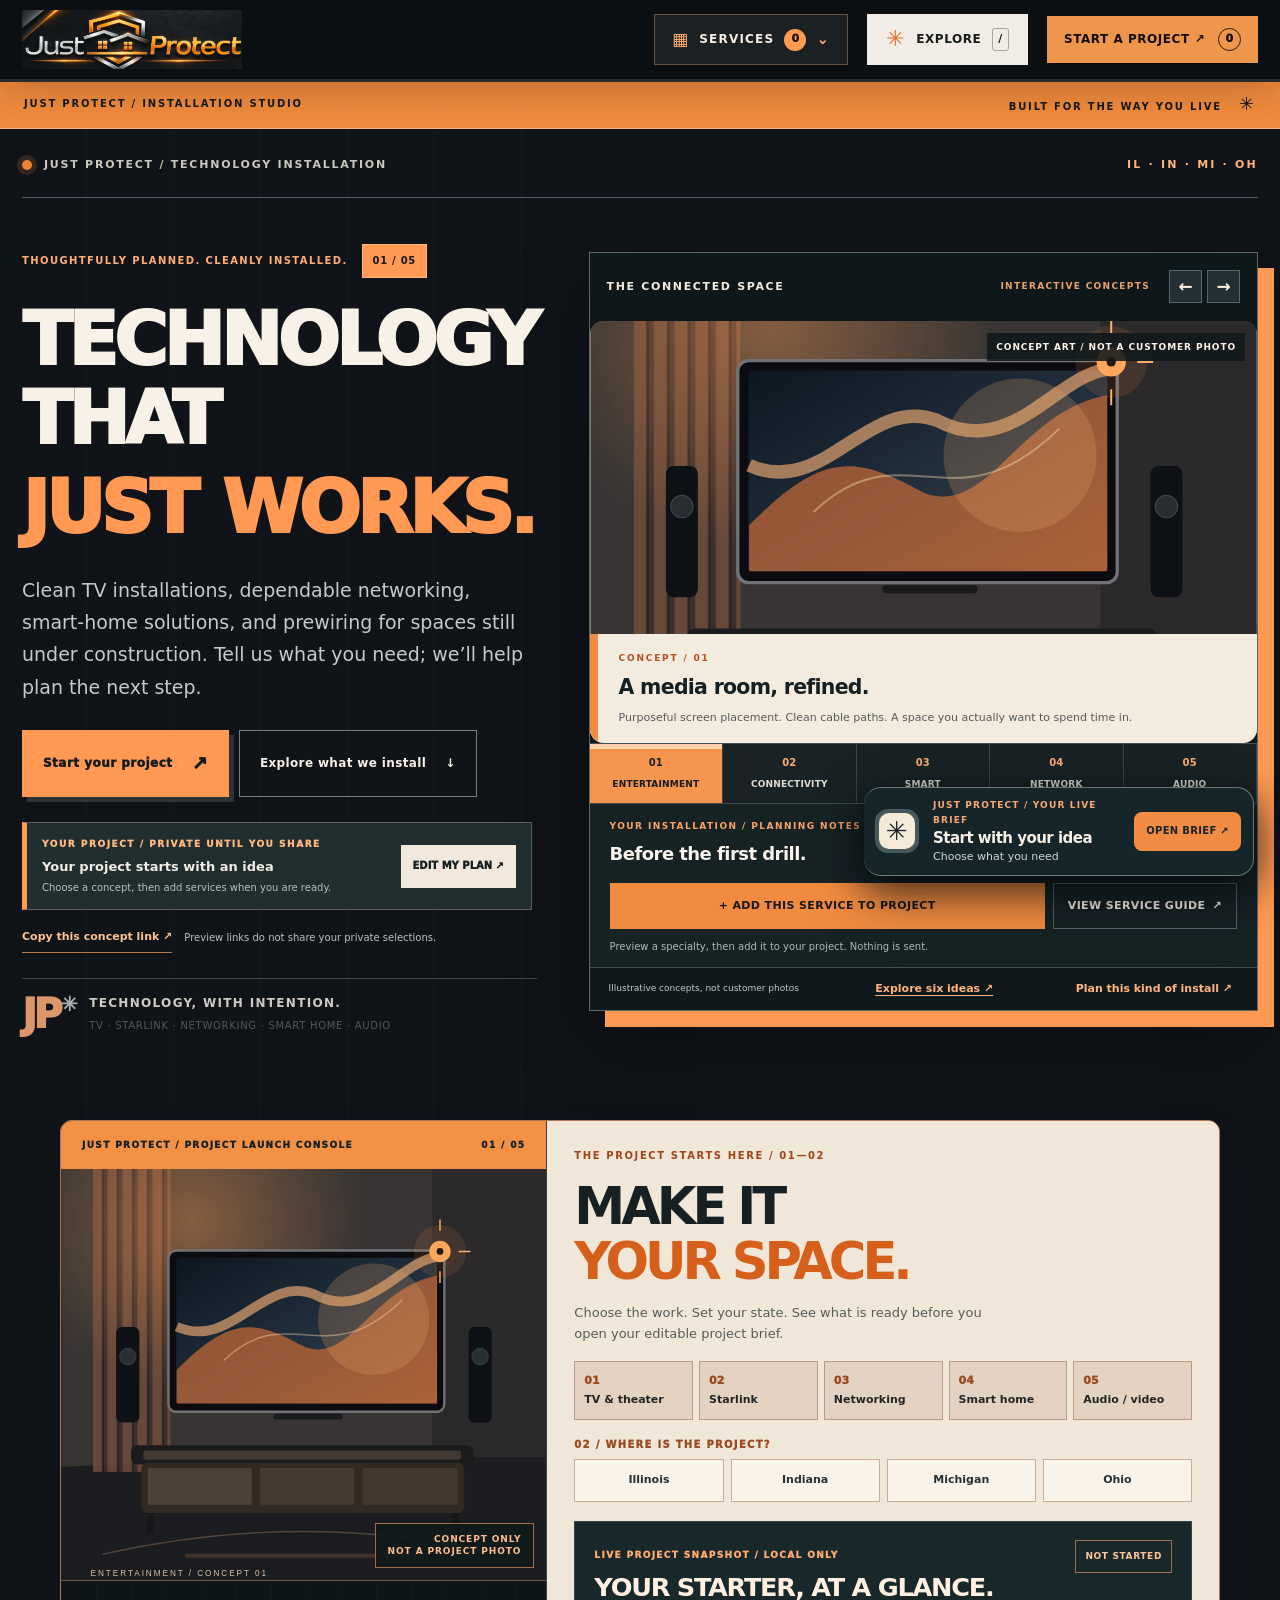
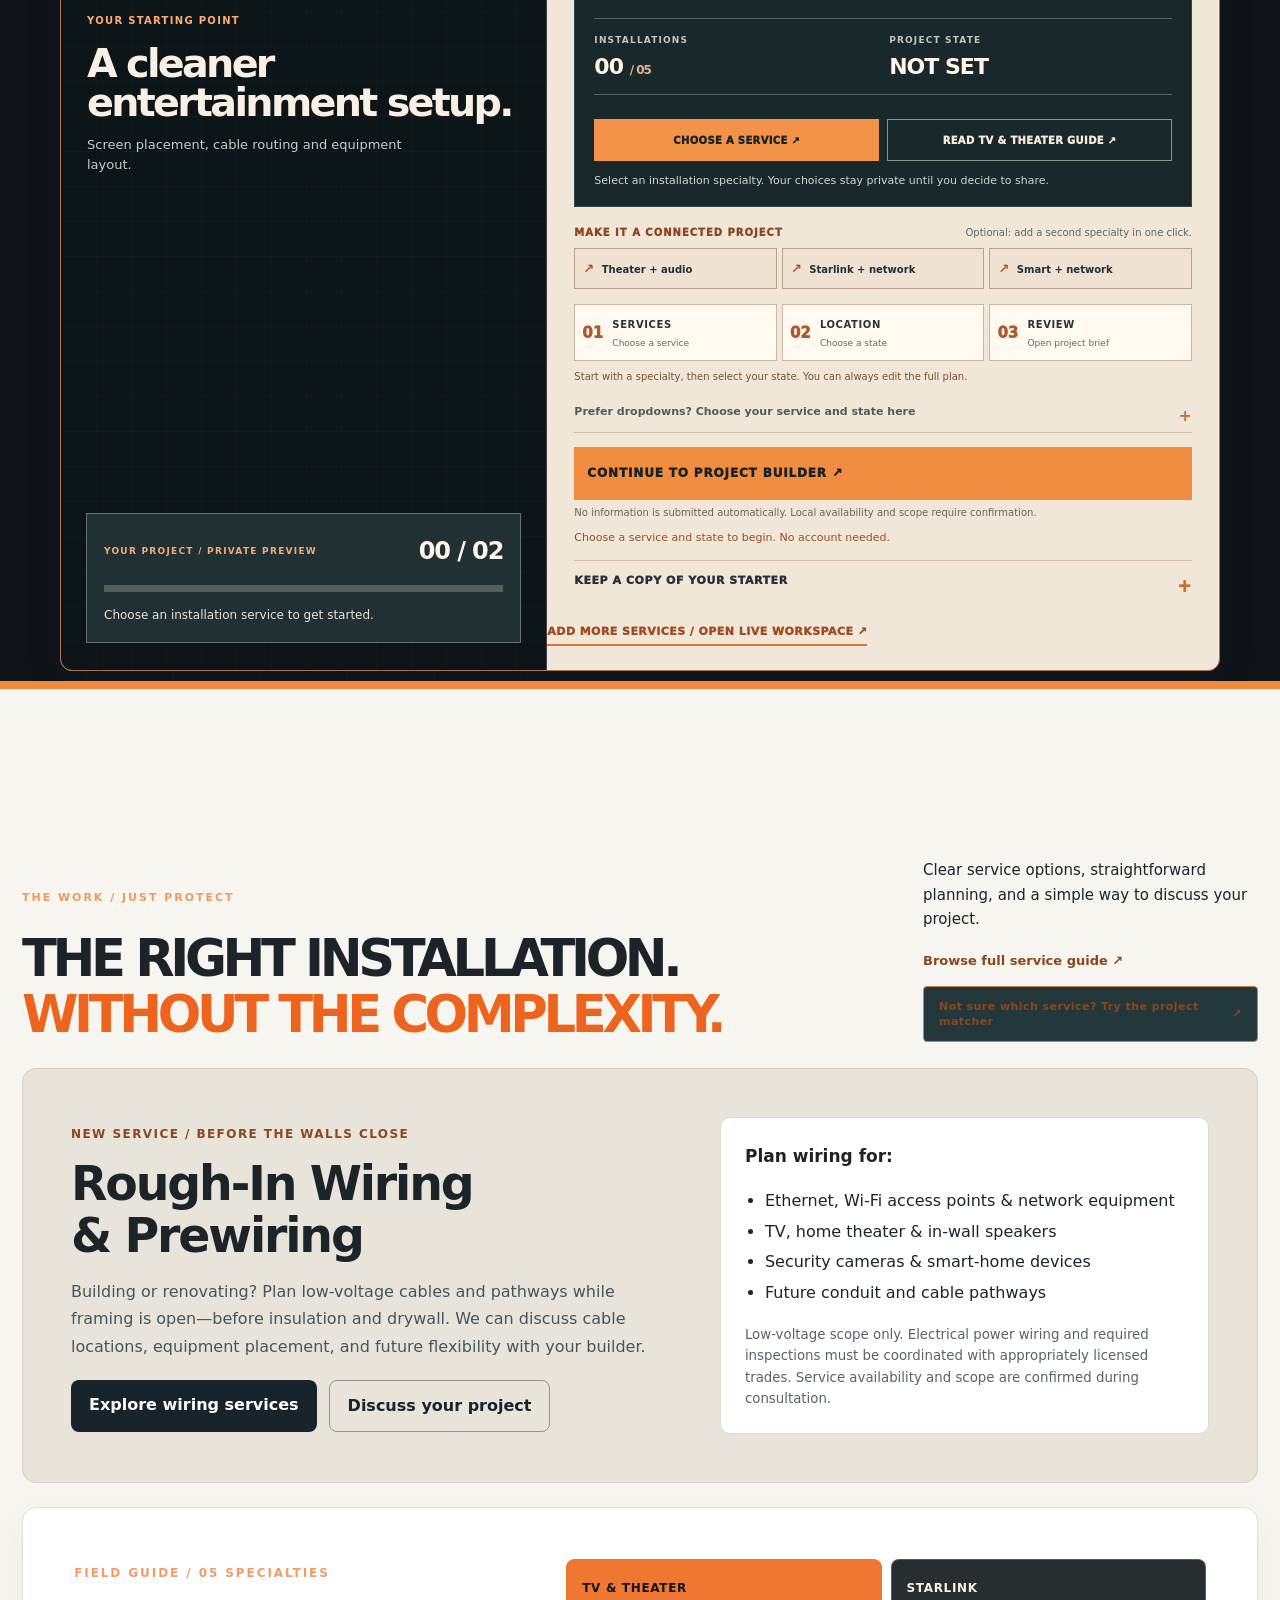
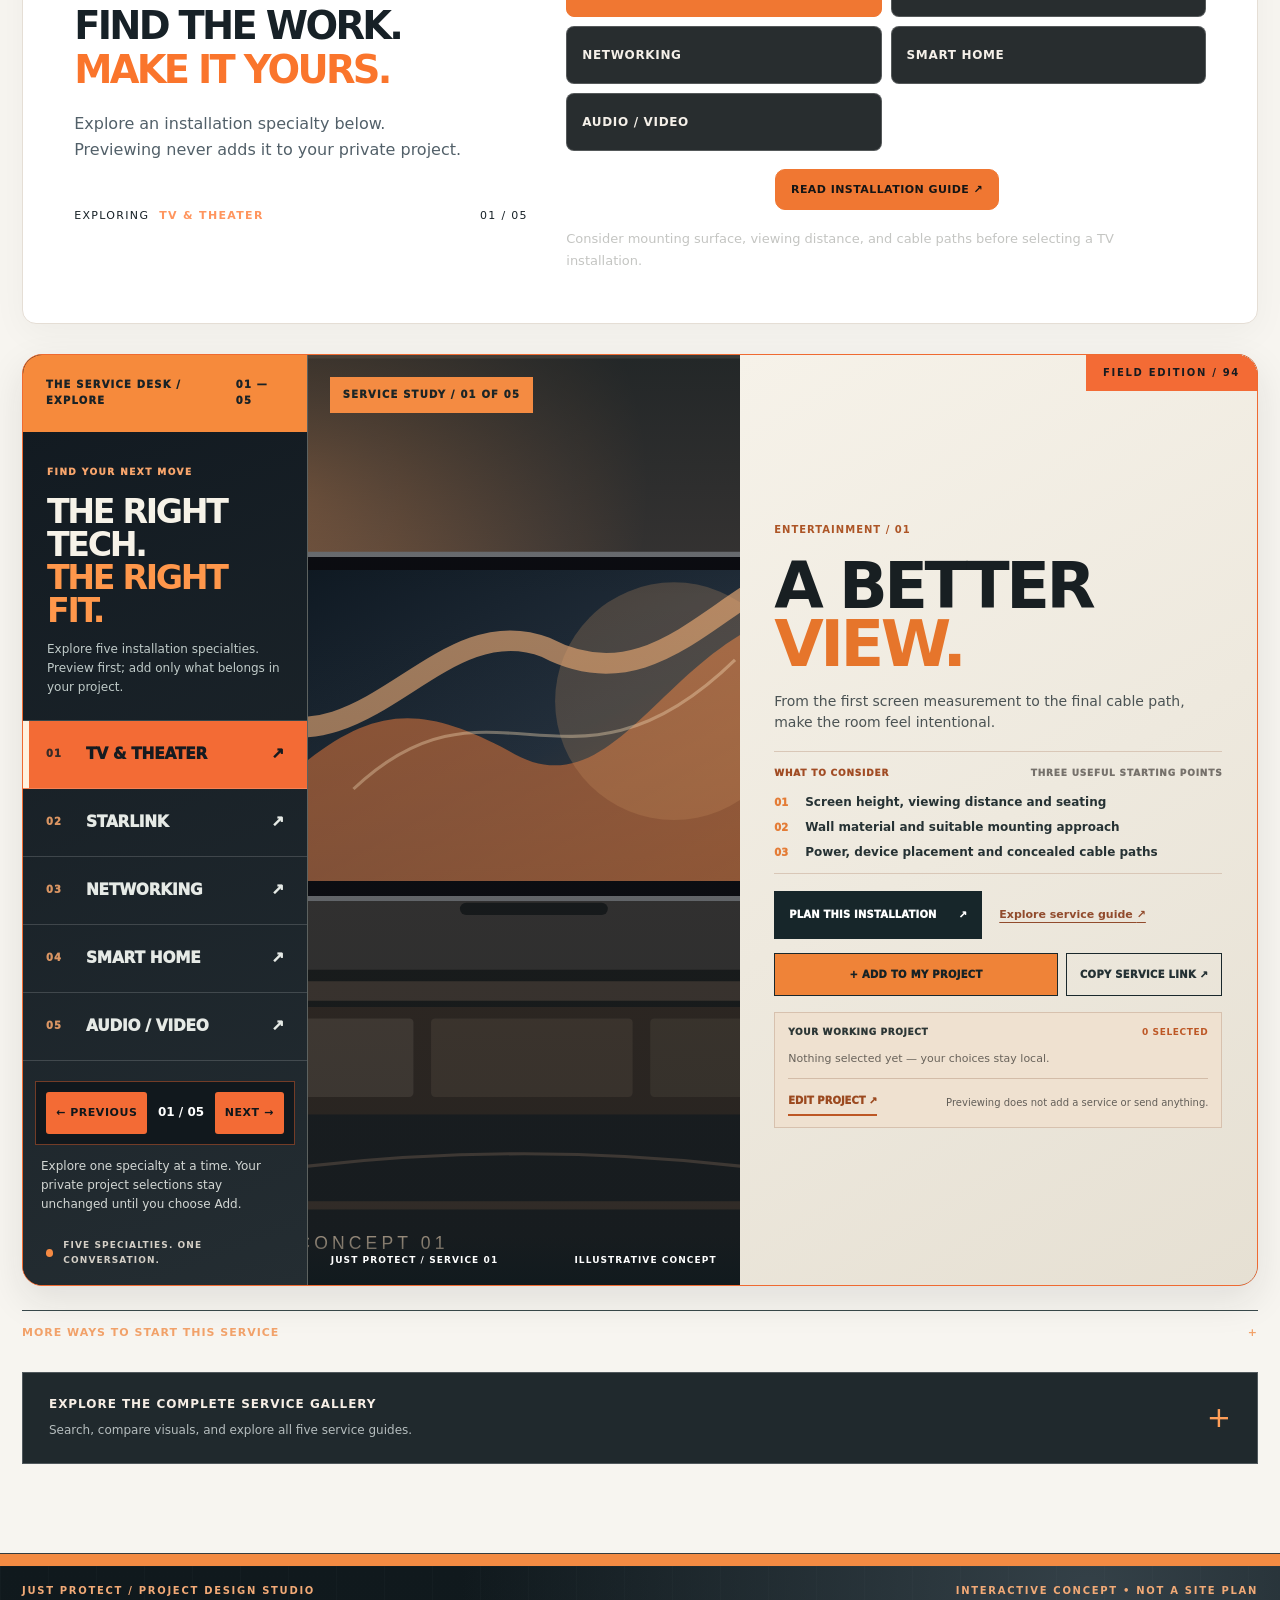
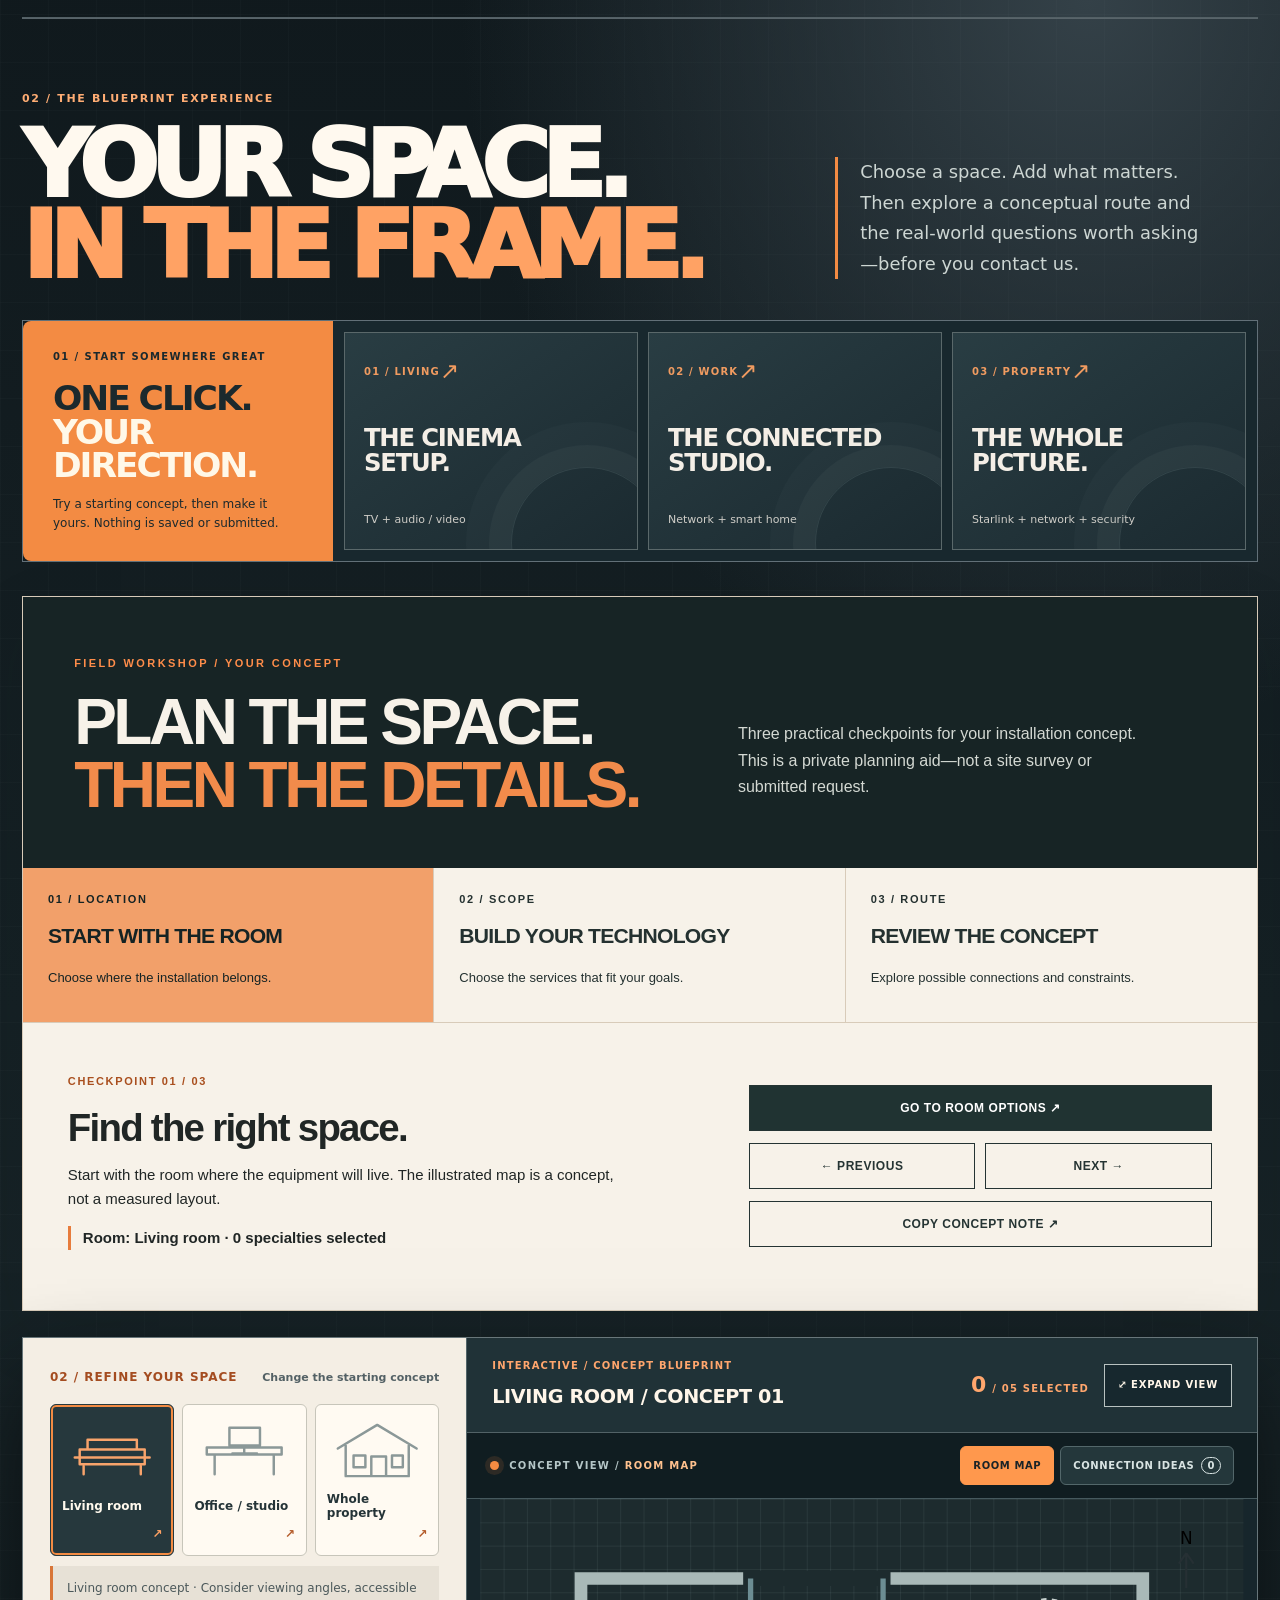
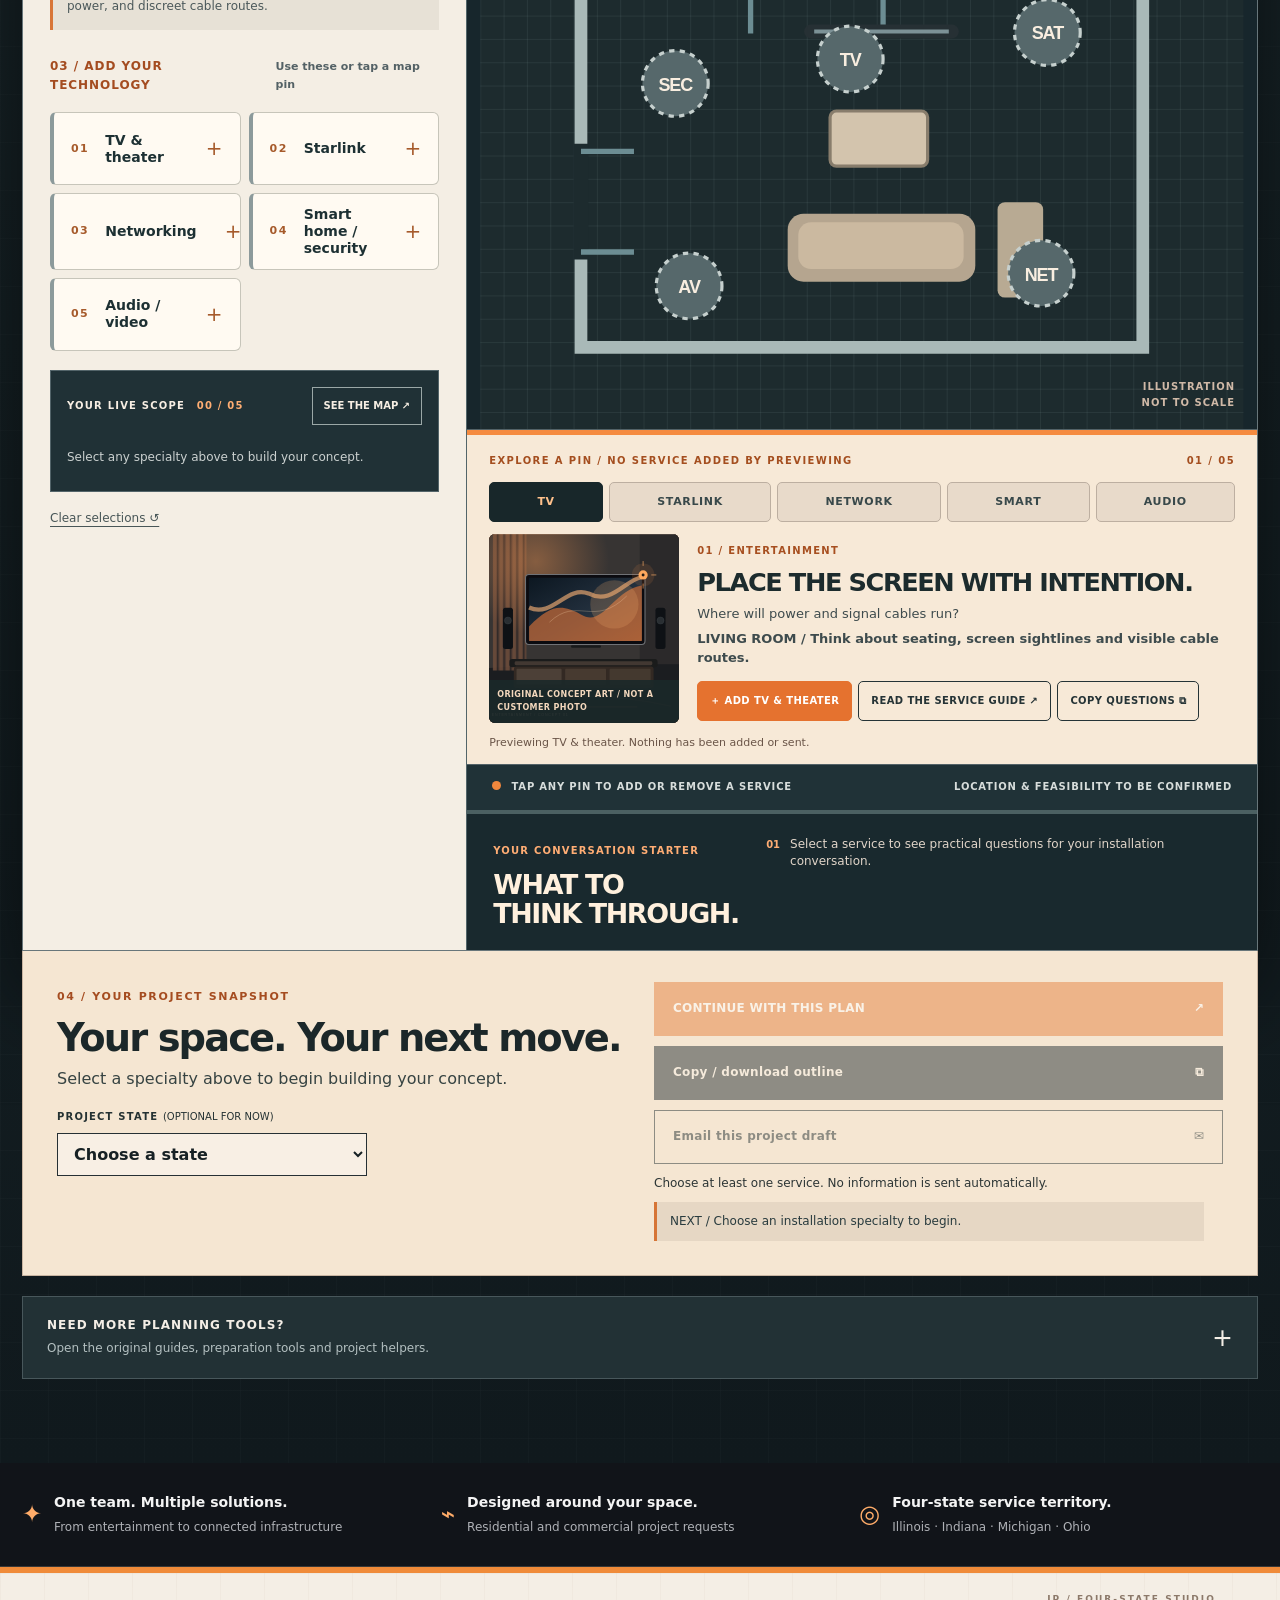
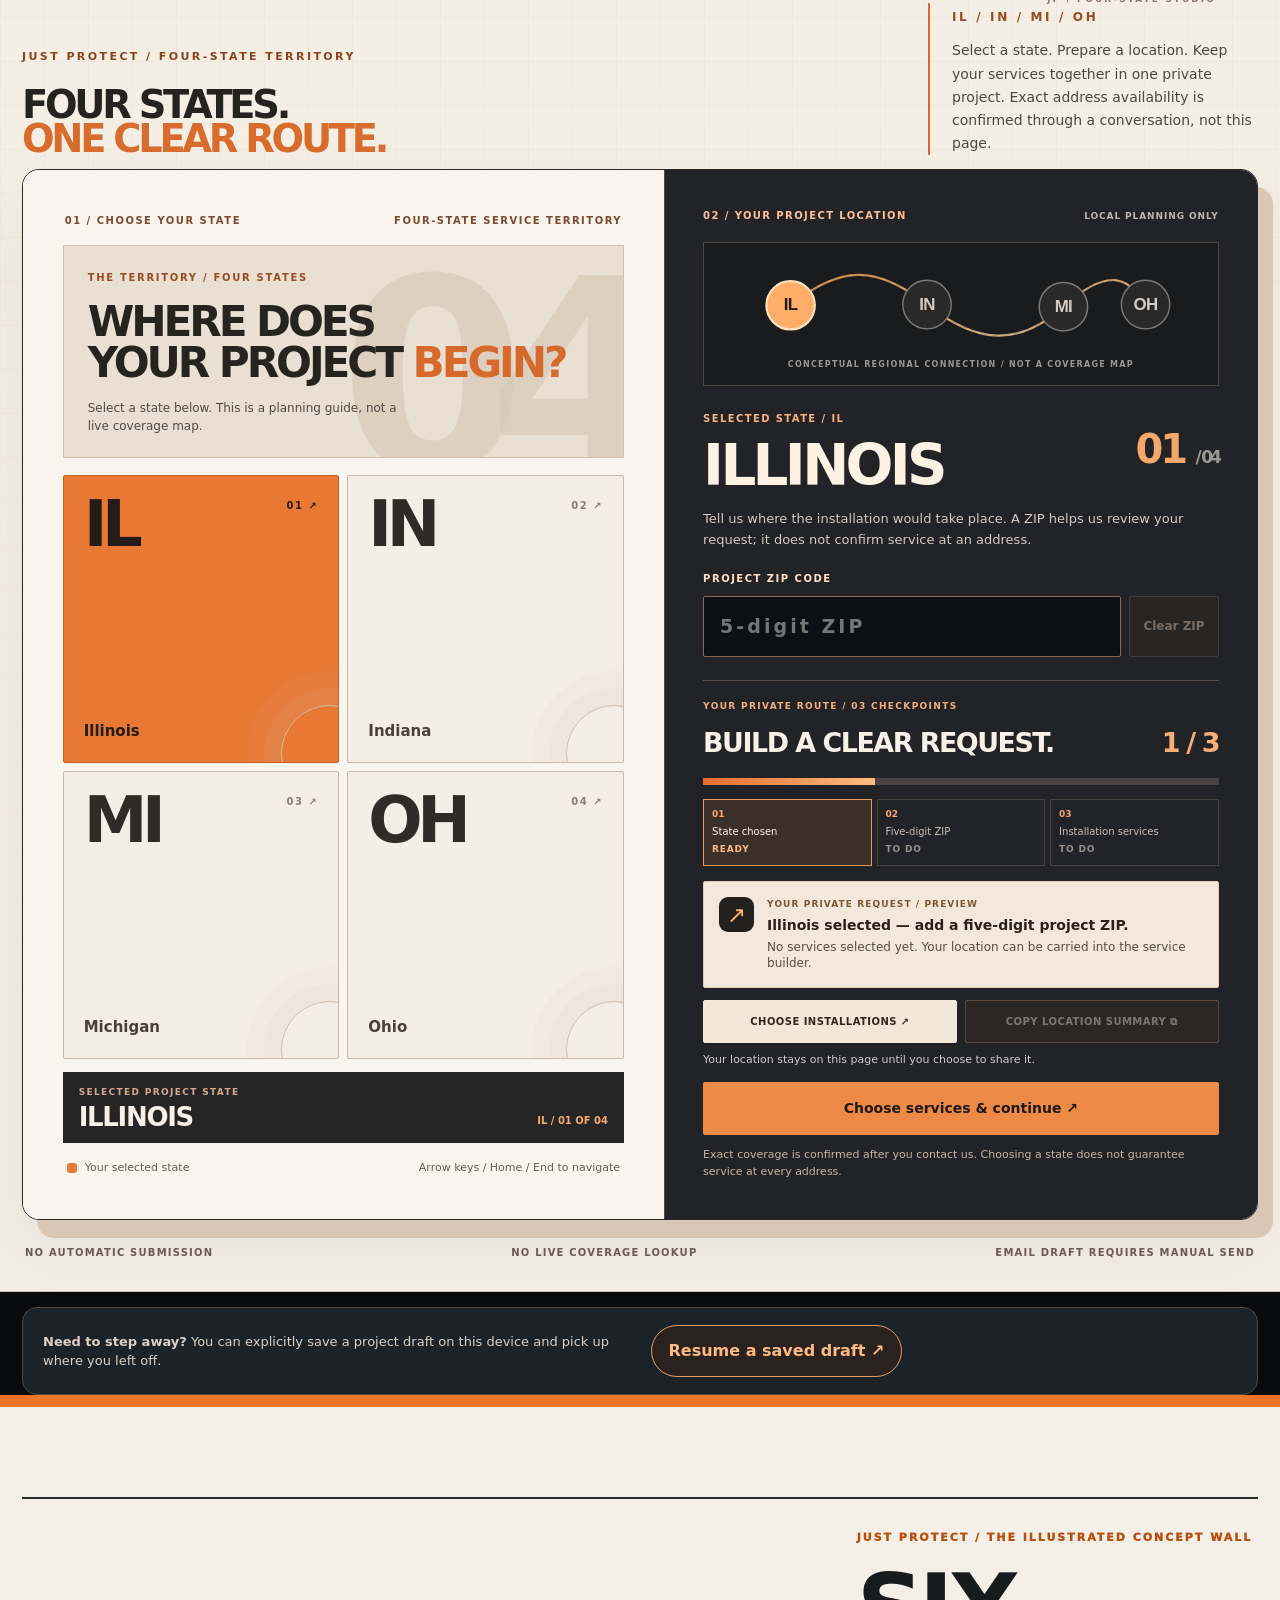
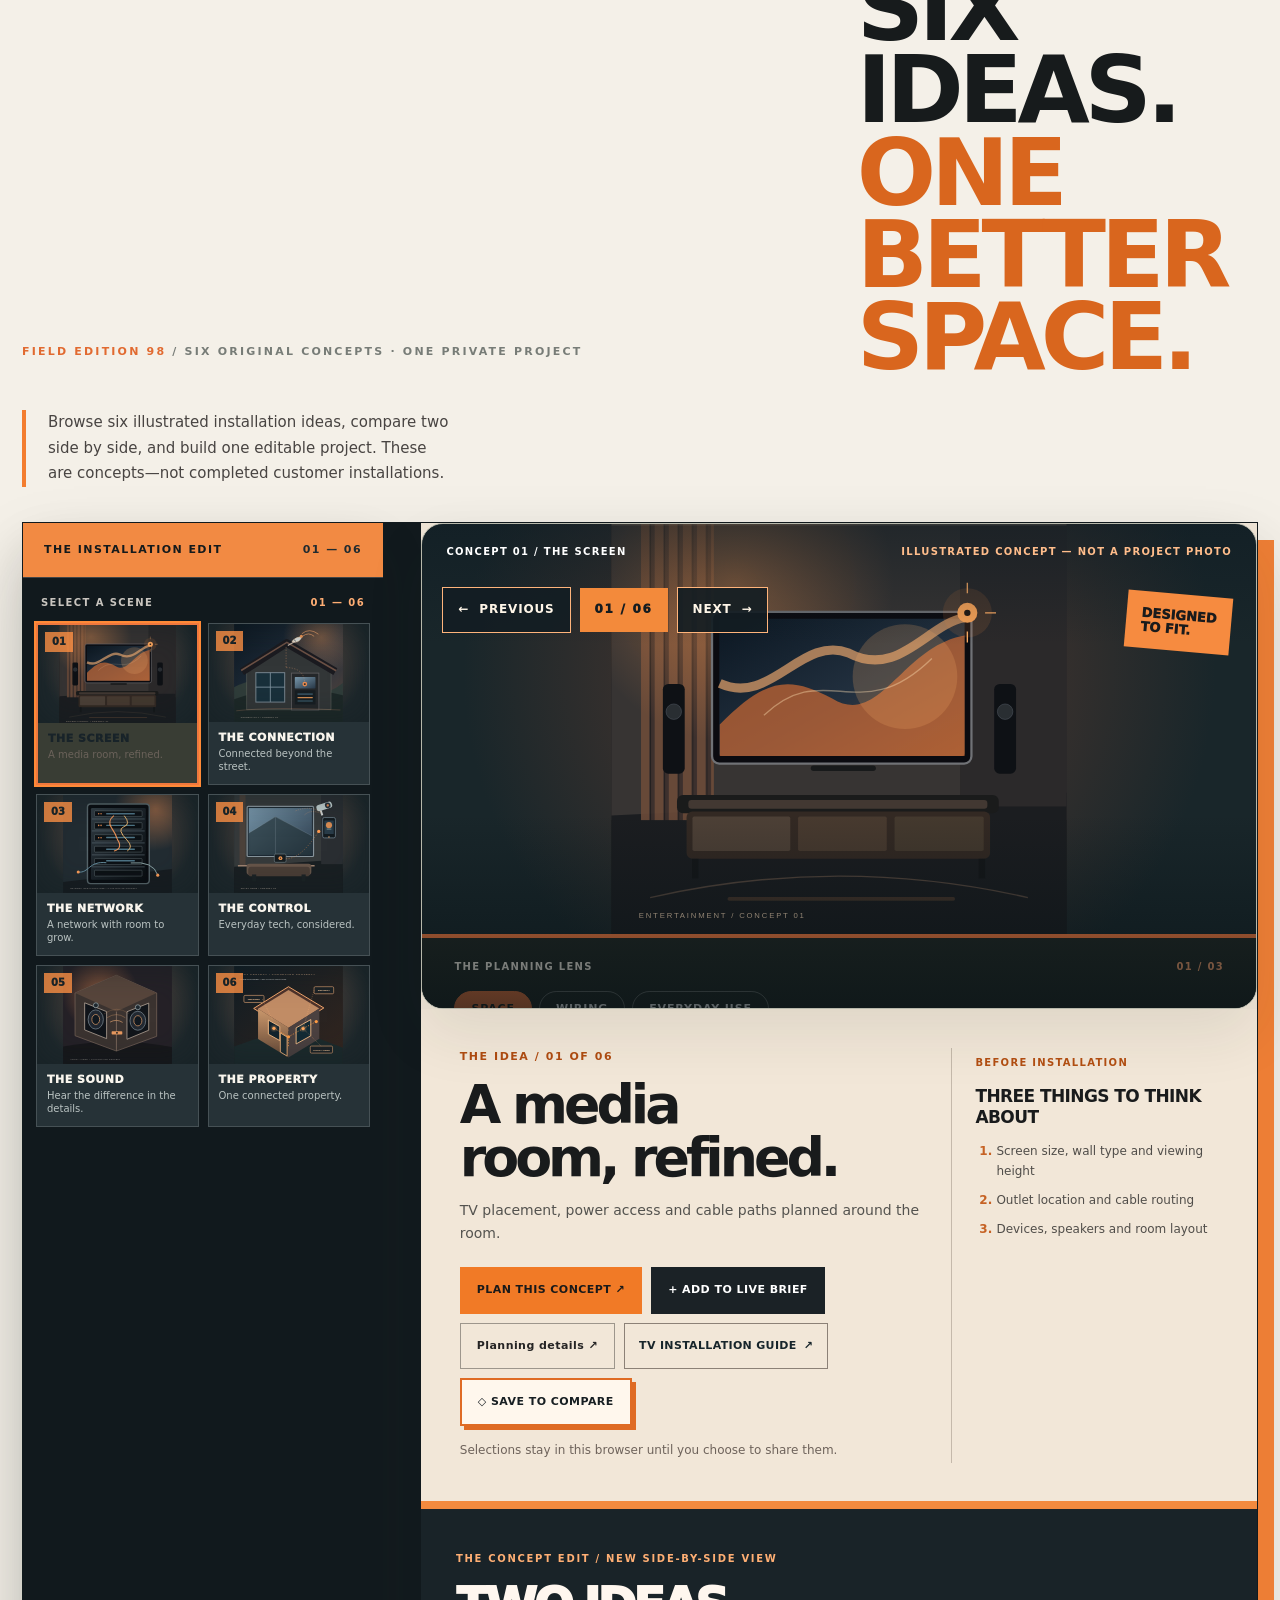
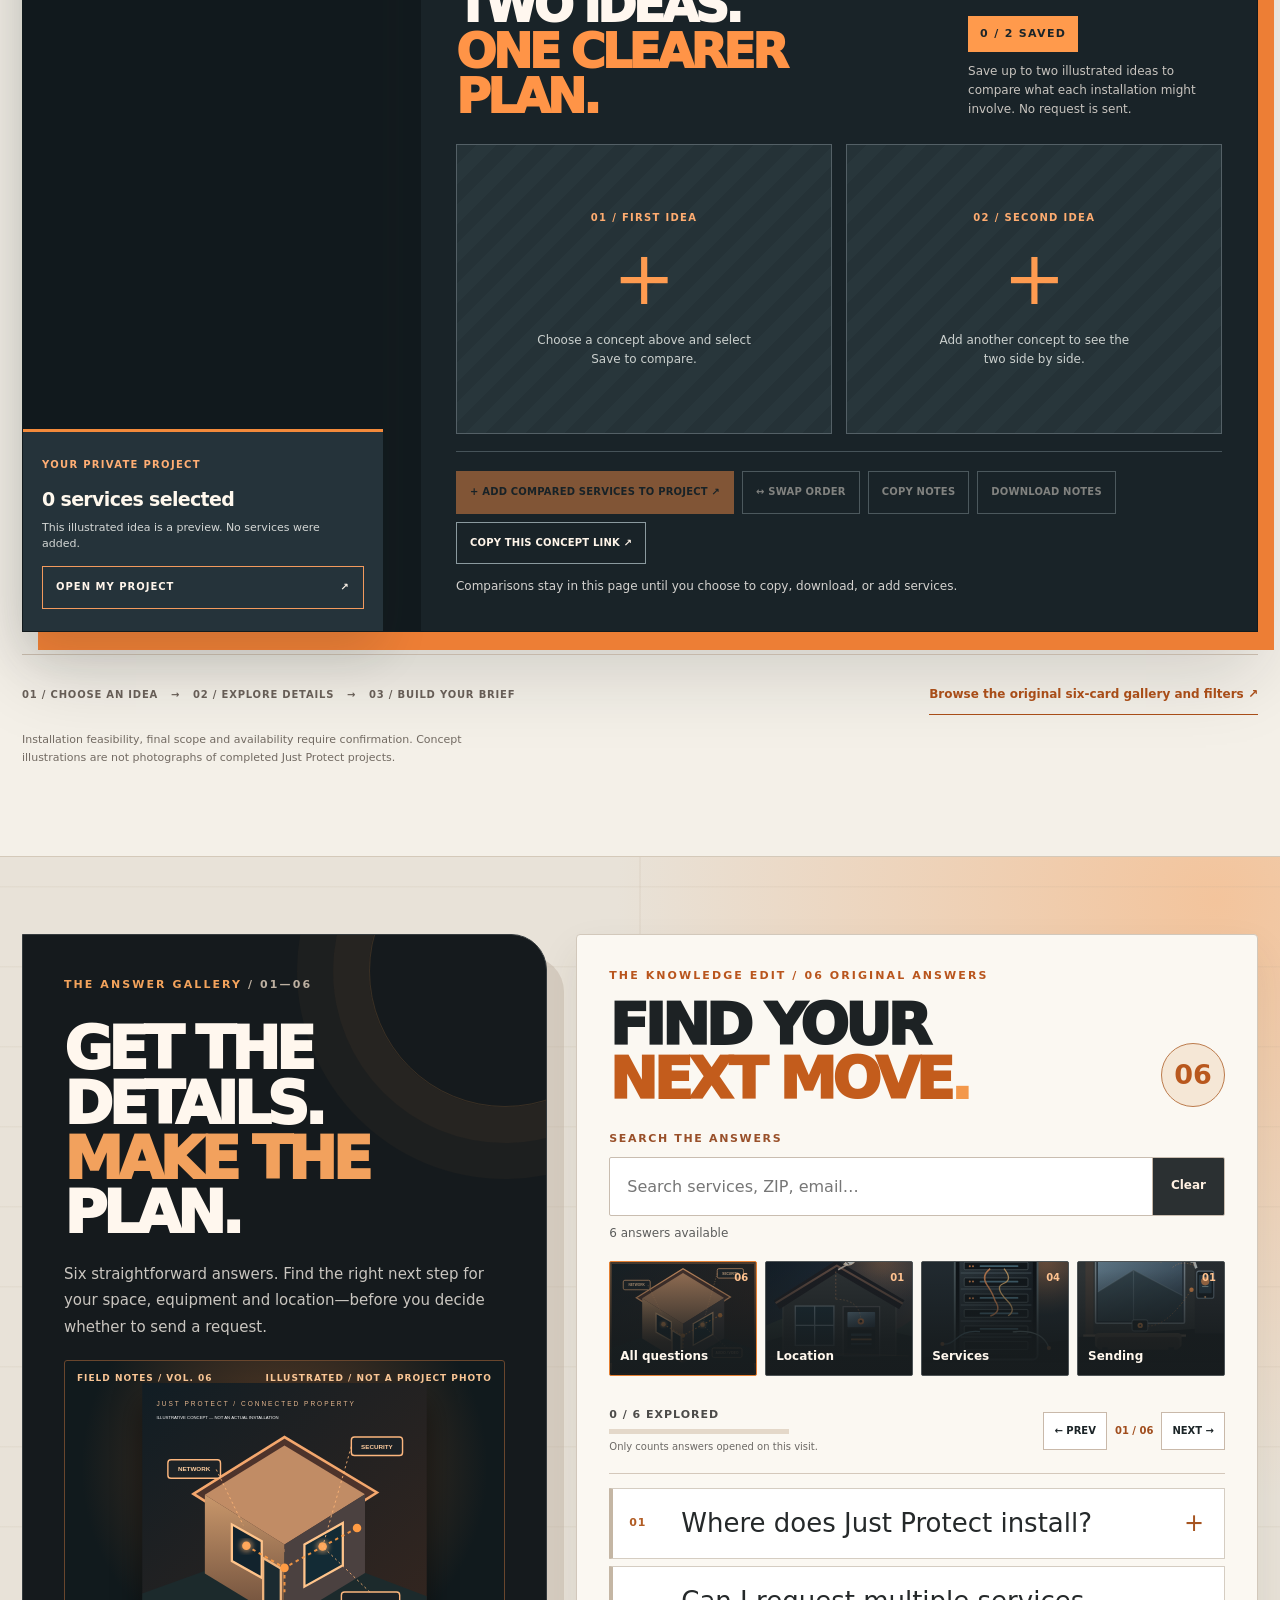
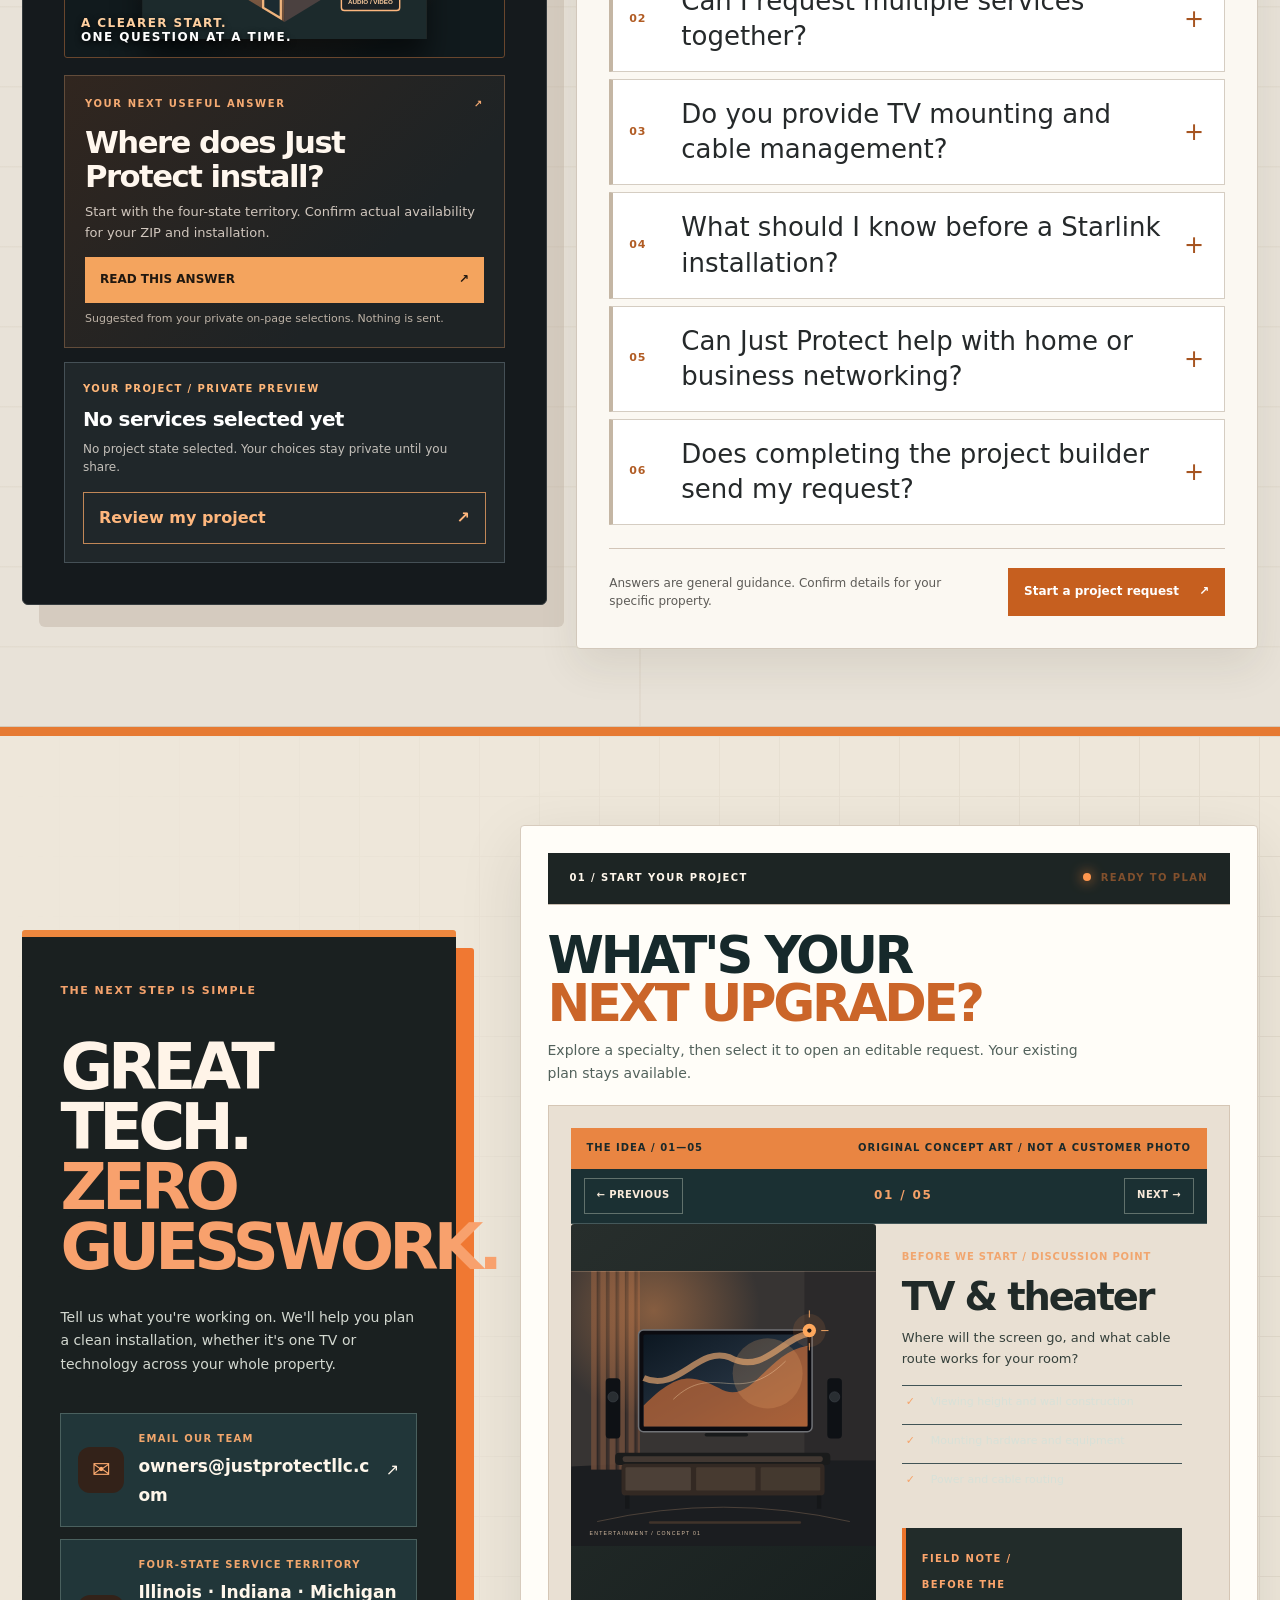
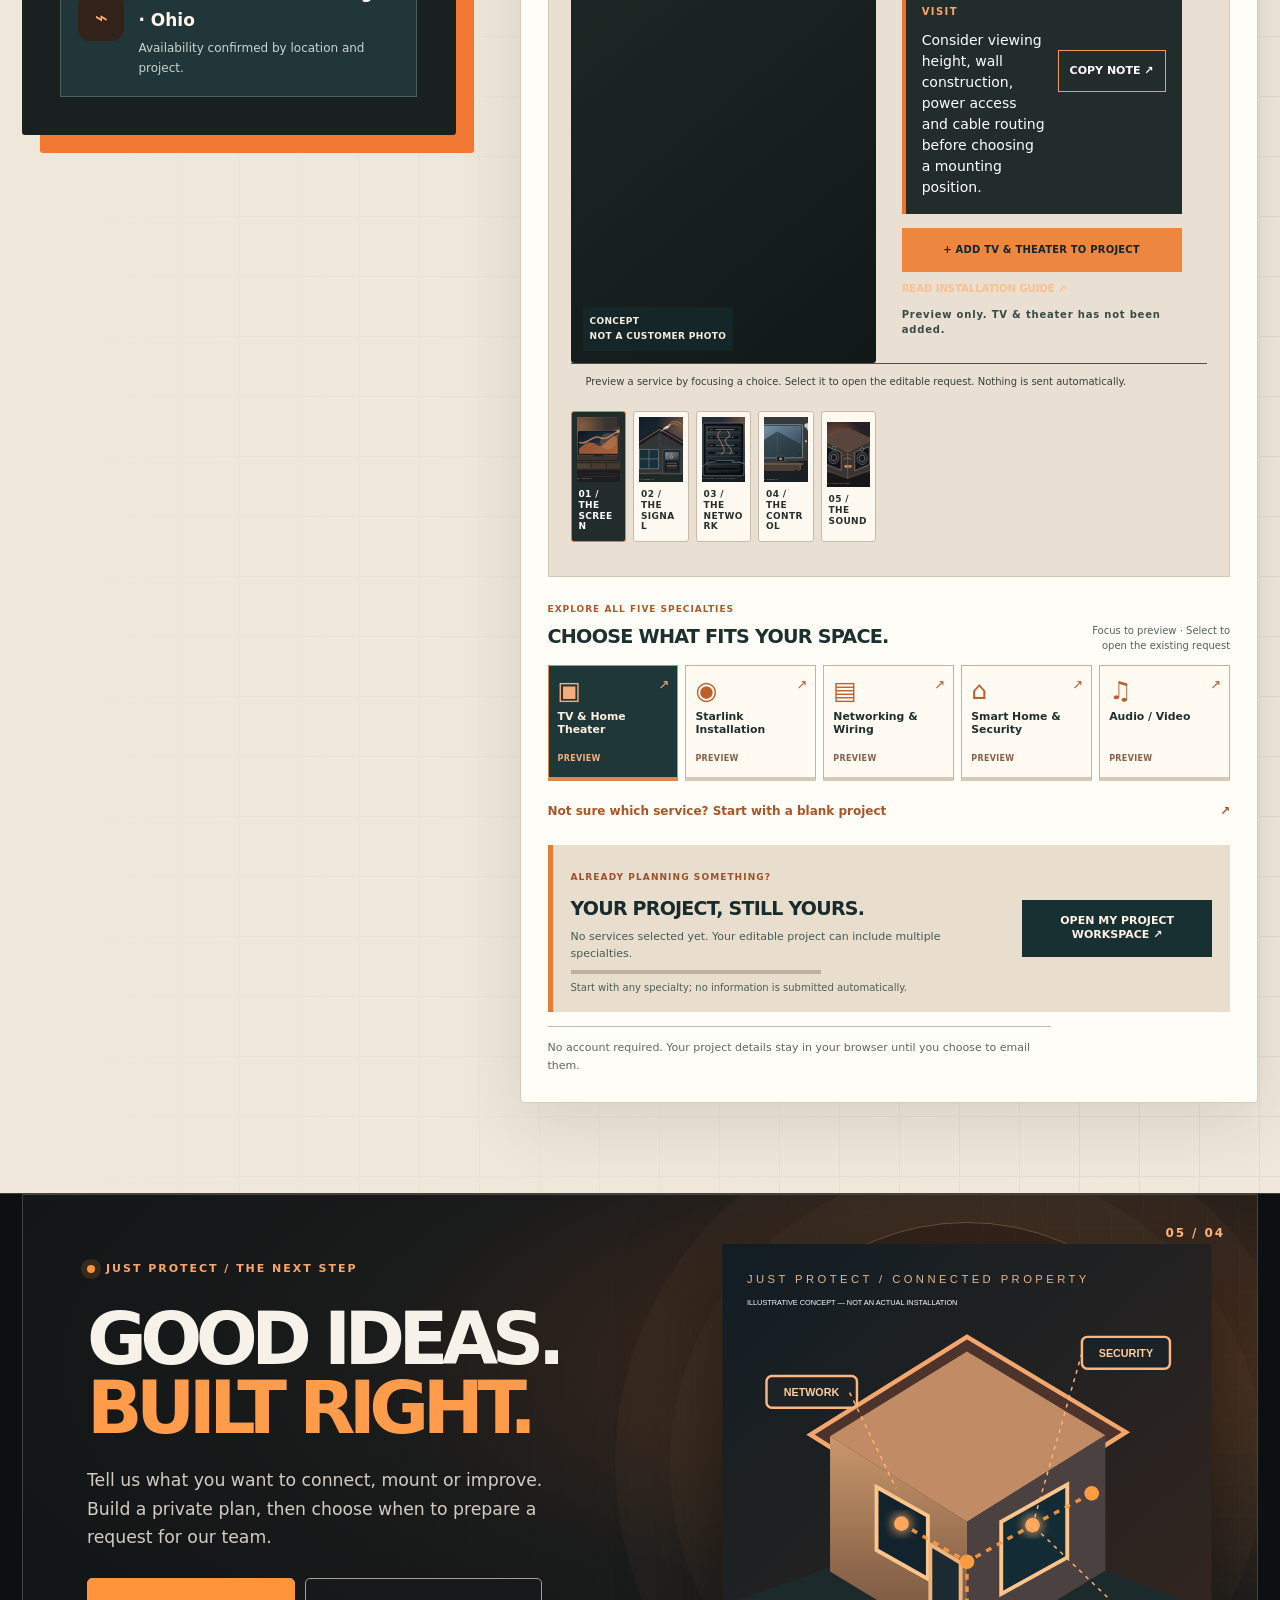
==== commit 1475edfc: "Install complete Just Protect V101 release" ====
--- a/index.html
+++ b/index.html
@@ -1,6 +1,6 @@
 <!DOCTYPE html>
 
-<html lang="en"><head><meta charset="utf-8"/><meta content="width=device-width,initial-scale=1" name="viewport"/><meta content="#090b0e" name="theme-color"/><meta content="dark" name="color-scheme"/><meta content="Just Protect | Expert Technology Installation" property="og:title"/><meta content="Professional TV mounting, Rough-In Wiring, smart home, security, audio/video and structured wiring across IL, IN, MI and OH." property="og:description"/><meta content="Just Protect installs TV and home theater systems, Rough-In Wiring, networking and smart home technology across Illinois, Indiana, Michigan and Ohio." name="description"/><link href="assets/brand-icon.png" rel="icon" type="image/png"/><title>Just Protect | Technology Installed With Intention</title><style>
+<html lang="en"><head><meta charset="utf-8"/><meta content="width=device-width,initial-scale=1" name="viewport"/><meta content="#090b0e" name="theme-color"/><meta content="dark" name="color-scheme"/><meta content="Just Protect | Expert Technology Installation" property="og:title"/><meta content="Professional TV mounting, Starlink, smart home, security, audio/video and structured wiring across IL, IN, MI and OH." property="og:description"/><meta content="Just Protect installs TV and home theater systems, Starlink, networking and smart home technology across Illinois, Indiana, Michigan and Ohio." name="description"/><link href="assets/brand-icon.png" rel="icon" type="image/png"/><title>Just Protect | Technology Installed With Intention</title><style>
 :root{--bg:#090b0e;--panel:#14171b;--line:#303238;--orange:#ff902f;--light:#f6f4f1;--muted:#a6a9ae}*{box-sizing:border-box}html{scroll-behavior:smooth}body{margin:0;background:var(--bg);color:var(--light);font-family:Inter,ui-sans-serif,system-ui,-apple-system,Segoe UI,Arial,sans-serif}button,input,select,textarea{font:inherit}a{color:inherit;text-decoration:none}button{cursor:pointer}.shell{width:min(1240px,calc(100% - 44px));margin:auto}.eyebrow{text-transform:uppercase;letter-spacing:.2em;font-size:11px;font-weight:800;color:var(--orange)}.nav{height:84px;display:flex;align-items:center;justify-content:space-between;gap:20px}.top{position:sticky;top:0;z-index:30;background:#090b0ef2;border-bottom:1px solid #25272a;backdrop-filter:blur(15px)}.brand{display:flex;align-items:center;gap:11px;font-weight:850;letter-spacing:-.045em;font-size:23px;white-space:nowrap}.brand img{width:49px;height:49px;object-fit:contain;background:white;border-radius:9px;padding:3px}.brand em{font-style:normal;color:var(--orange)}.links{display:flex;align-items:center;gap:31px;font-size:13px;font-weight:650;color:#d2d3d5}.links a:hover{color:var(--orange)}.pill{display:inline-flex;align-items:center;justify-content:center;gap:12px;border:0;background:var(--orange);color:#130d09;font-weight:850;padding:15px 22px;border-radius:100px;transition:transform .2s,background .2s}.pill:hover{transform:translateY(-2px);background:#ffb46b}.pill.secondary{background:transparent;border:1px solid #67696c;color:white}.menu{display:none;background:none;color:white;border:1px solid #505157;border-radius:10px;padding:10px}.hero{position:relative;overflow:hidden;min-height:680px;display:flex;align-items:center;border-bottom:1px solid #2a2b2e;background:radial-gradient(circle at 78% 35%,#4b260e 0%,#1c1411 26%,#090b0e 63%)}.hero:after{content:"";position:absolute;inset:0;pointer-events:none;background:linear-gradient(90deg,#090b0e 0%,transparent 75%)}.hero .shell{position:relative;z-index:2;display:grid;grid-template-columns:1.08fr .92fr;gap:35px;align-items:center;padding-top:55px;padding-bottom:70px}.hero h1{font-size:clamp(55px,6.7vw,103px);line-height:.98;letter-spacing:-.085em;margin:22px 0 23px;max-width:800px}.hero h1 span{color:var(--orange)}.lead{color:#c5c5c7;line-height:1.75;font-size:17px;max-width:530px}.actions{display:flex;gap:12px;flex-wrap:wrap;margin-top:31px}.hero-art{position:relative;min-height:475px;border-radius:26px;overflow:hidden;border:1px solid #61422b;box-shadow:0 30px 100px #0008;background:linear-gradient(145deg,#241b17,#0a0b0e)}.hero-art img{width:100%;height:100%;position:absolute;inset:0;object-fit:cover;object-position:center}.hero-art .art-tag{position:absolute;bottom:18px;left:18px;right:18px;padding:16px;background:#090b0ec9;border:1px solid #ffffff2c;backdrop-filter:blur(10px);border-radius:13px;display:flex;justify-content:space-between;align-items:center;gap:15px;font-size:12px}.art-tag strong{font-size:14px}.metrics{display:flex;gap:28px;margin-top:45px;flex-wrap:wrap}.metrics div{border-left:2px solid var(--orange);padding-left:13px}.metrics strong{display:block;font-size:20px}.metrics span{color:#a5a7aa;font-size:12px}.strip{background:#f2eee8;color:#1c1d20;padding:17px 0}.strip .shell{display:flex;align-items:center;justify-content:space-between;gap:20px;flex-wrap:wrap;font-size:13px;font-weight:800}.states{display:flex;gap:20px;flex-wrap:wrap}.states span{white-space:nowrap}.section{padding:100px 0}.section-head{display:flex;justify-content:space-between;gap:30px;align-items:end;margin-bottom:38px}.section h2{font-size:clamp(35px,4.5vw,62px);letter-spacing:-.065em;line-height:1.05;margin:12px 0}.sub{color:var(--muted);line-height:1.7;max-width:490px}.services{display:grid;grid-template-columns:repeat(4,1fr);gap:15px}.service{position:relative;background:linear-gradient(145deg,#202327,#101215);border:1px solid #303236;border-radius:19px;min-height:365px;padding:24px;display:flex;flex-direction:column;justify-content:space-between;overflow:hidden;transition:transform .25s,border-color .25s}.service:hover{transform:translateY(-7px);border-color:var(--orange)}.service .num{color:#86888a;font-size:12px;font-weight:750}.service .glyph{font-size:67px;filter:drop-shadow(0 0 22px #ff8f3038);text-align:center;line-height:1.6}.service h3{font-size:23px;letter-spacing:-.045em;margin:0 0 8px}.service p{color:#a9aaad;font-size:13px;line-height:1.65;margin:0 0 20px}.service .go{color:var(--orange);font-weight:850;font-size:13px}.feature{display:grid;grid-template-columns:1fr 1fr;gap:0;background:#eae6df;color:#17191d;border-radius:25px;overflow:hidden}.feature-visual{min-height:460px;background:radial-gradient(circle at center,#77401f,#161515 70%);display:grid;place-items:center;padding:35px}.feature-visual img{width:100%;max-width:480px;filter:drop-shadow(0 20px 30px #0008)}.feature-copy{padding:clamp(30px,5vw,75px);display:flex;flex-direction:column;justify-content:center}.feature-copy h2{font-size:clamp(35px,4vw,58px)}.feature-copy p{color:#4c5056;line-height:1.8}.feature-copy .eyebrow{color:#b75b16}.steps{display:grid;grid-template-columns:repeat(3,1fr);gap:15px}.step{border-top:1px solid #6c6e70;padding:24px 0}.step b{color:var(--orange);font-size:13px}.step h3{font-size:24px;letter-spacing:-.04em}.step p{color:#a6a8ac;line-height:1.7;font-size:14px}.cta{padding:65px;background:radial-gradient(circle at 90% 0,#a74b0b,#2c1710 38%,#131517 75%);border:1px solid #703d20;border-radius:25px;display:flex;justify-content:space-between;align-items:center;gap:35px}.cta h2{margin:10px 0;font-size:clamp(35px,4vw,59px);letter-spacing:-.06em}.cta p{color:#ddd0c6}.footer{padding:45px 0;border-top:1px solid #292b2e;color:#a9aaad}.footer .shell{display:flex;justify-content:space-between;align-items:center;gap:25px;flex-wrap:wrap}.footer small{font-size:12px}.modal{position:fixed;inset:0;z-index:50;background:#000c;display:none;align-items:center;justify-content:center;padding:20px}.modal.open{display:flex}.dialog{width:min(600px,100%);max-height:92vh;overflow:auto;background:#191b1f;border:1px solid #494b4e;border-radius:23px;padding:30px;box-shadow:0 25px 90px #000}.dialog-head{display:flex;align-items:center;justify-content:space-between}.close{border:1px solid #555;background:none;color:white;border-radius:50%;height:37px;width:37px;font-size:20px}.dialog h2{font-size:34px;letter-spacing:-.06em;margin:14px 0}.progress{display:flex;gap:6px;margin:20px 0}.progress span{height:4px;flex:1;background:#444;border-radius:8px}.progress span.active{background:var(--orange)}.field{display:grid;gap:8px;margin:15px 0}.field label{font-size:13px;font-weight:700}.field input,.field select,.field textarea{width:100%;border:1px solid #50535a;background:#0f1114;color:white;border-radius:10px;padding:13px;outline-color:var(--orange)}.field textarea{min-height:100px}.choices{display:grid;grid-template-columns:1fr 1fr;gap:10px}.choice{border:1px solid #55585c;border-radius:12px;padding:15px;background:#202226;color:white;text-align:left;font-weight:750}.choice.selected{border-color:var(--orange);background:#3b271c}.dialog-actions{display:flex;justify-content:space-between;gap:12px;margin-top:22px}.notice{font-size:12px;color:#a7a8ab;line-height:1.6}.mobile-cta{display:none}@media(max-width:960px){.links{display:none;position:absolute;top:84px;left:0;right:0;background:#101114;padding:25px;flex-direction:column;align-items:stretch}.links.open{display:flex}.menu{display:block}.hero .shell{grid-template-columns:1fr}.hero-art{min-height:340px}.services{grid-template-columns:repeat(2,1fr)}.feature{grid-template-columns:1fr}.feature-visual{min-height:320px}}@media(max-width:600px){.shell{width:min(100% - 30px,1240px)}.nav{height:70px}.links{top:70px}.brand{font-size:19px}.brand img{height:41px;width:41px}.nav>.pill{display:none}.hero{min-height:0}.hero .shell{padding-top:65px;padding-bottom:50px;gap:28px}.hero h1{font-size:clamp(50px,12vw,75px)}.hero-art{min-height:260px}.lead{font-size:15px}.metrics{gap:15px}.section{padding:65px 0}.section-head{display:block}.services{grid-template-columns:1fr}.service{min-height:255px}.service .glyph{position:absolute;right:18px;top:20px;font-size:56px}.service h3{max-width:75%}.steps{grid-template-columns:1fr}.cta{padding:32px;display:block}.cta .pill{margin-top:15px}.dialog{padding:20px}.choices{grid-template-columns:1fr}.mobile-cta{display:flex;position:fixed;bottom:0;left:0;right:0;z-index:20;background:#101114;border-top:1px solid #4b3426;padding:10px 15px}.mobile-cta .pill{width:100%}.footer{padding-bottom:95px}}@media(prefers-reduced-motion:reduce){*,*:before,*:after{scroll-behavior:auto!important;transition:none!important}}
 
 /* V11: visual system and interactive service explorer */
@@ -229,7 +229,7 @@
 .v34-preview dt{color:#aaa9ac;font-weight:850}.v34-preview dd{margin:0;color:#f1edeb;overflow-wrap:anywhere;white-space:pre-wrap;max-height:110px;overflow:auto}
 .v34-share-status{margin-top:12px;color:#d5bca8;font-size:12px;line-height:1.5}
 @media(max-width:750px){.v34-error{margin-inline:18px}.v34-preview dl{grid-template-columns:90px 1fr}}
-</style><script type="application/ld+json">{"@context":"https://schema.org","@type":"HomeAndConstructionBusiness","name":"Just Protect LLC","description":"Professional technology installation: TV mounting and home theater, Rough-In Wiring, networking, structured wiring, smart home, security and audio/video.","email":"owners@justprotectllc.com","areaServed":[{"@type":"State","name":"Illinois"},{"@type":"State","name":"Indiana"},{"@type":"State","name":"Michigan"},{"@type":"State","name":"Ohio"}],"hasOfferCatalog":{"@type":"OfferCatalog","name":"Technology Installation Services","itemListElement":[{"@type":"OfferCatalog","name":"TV Mounting and Home Theater"},{"@type":"OfferCatalog","name":"Rough-In Wiring Installation"},{"@type":"OfferCatalog","name":"Networking and Structured Wiring"},{"@type":"OfferCatalog","name":"Smart Home and Security"},{"@type":"OfferCatalog","name":"Audio and Video Solutions"},{"@type":"OfferCatalog","name":"Low-Voltage Rough-In Wiring and Prewiring"}]}}</script><style id="v35-redesign">
+</style><script type="application/ld+json">{"@context":"https://schema.org","@type":"HomeAndConstructionBusiness","name":"Just Protect LLC","description":"Professional technology installation: TV mounting and home theater, Starlink, networking, structured wiring, smart home, security and audio/video.","email":"owners@justprotectllc.com","areaServed":[{"@type":"State","name":"Illinois"},{"@type":"State","name":"Indiana"},{"@type":"State","name":"Michigan"},{"@type":"State","name":"Ohio"}],"hasOfferCatalog":{"@type":"OfferCatalog","name":"Technology Installation Services","itemListElement":[{"@type":"OfferCatalog","name":"TV Mounting and Home Theater"},{"@type":"OfferCatalog","name":"Starlink Installation"},{"@type":"OfferCatalog","name":"Networking and Structured Wiring"},{"@type":"OfferCatalog","name":"Smart Home and Security"},{"@type":"OfferCatalog","name":"Audio and Video Solutions"},{"@type":"OfferCatalog","name":"Low-Voltage Rough-In Wiring and Prewiring"}]}}</script><style id="v35-redesign">
 /* V35: conspicuously different homepage art direction, retained functions */
 .v35-hero{background:#EEEAE3;color:#14191C;position:relative;overflow:hidden;border-bottom:6px solid #11171A}
 .v35-hero:before{content:"";position:absolute;pointer-events:none;inset:-20% 54% 0 -22%;background:radial-gradient(circle at 42% 48%,#FFFFFFB6,transparent 69%)}
@@ -793,16 +793,16 @@
 <link href="assets/v95-command-deck.css" rel="stylesheet"/>
 <link href="assets/v96-conversation-gallery.css" rel="stylesheet"/>
 <link href="assets/v97-field-workshop.css" rel="stylesheet"/>
-<link href="assets/v98-concept-studio.css" rel="stylesheet"/><link href="assets/v99-field-guide.css" rel="stylesheet"/><link rel="stylesheet" href="assets/v100-calm.css"/><link rel="stylesheet" href="assets/v101-cleanup.css"/><link rel="stylesheet" href="assets/v102-services-reviews.css"><link rel="stylesheet" href="assets/v103-project.css"></head><body><a class="v32-skip" href="#home">Skip navigation to main content</a><a class="v15-skip" href="#services">Skip to services</a><header class="top v62-top"><div class="shell nav v62-nav"><a aria-label="Just Protect home" class="brand" href="#home"><img alt="Just Protect metallic silver and orange logo" class="brand-wordmark" height="440" src="assets/brand-wordmark.webp" width="1625"/></a><nav aria-label="Legacy section navigation" class="links" id="navlinks"><a href="#services">Services</a><a href="#toolkit">Project Tools</a><a href="#inspiration">Inspiration</a><a href="#territory">Service Area</a><a href="#contact">Contact</a></nav><button aria-controls="v62-services-panel" aria-expanded="false" aria-label="Browse services" class="v62-services-toggle" id="v62-services-toggle" type="button"><span aria-hidden="true" class="v62-nav-icon">▦</span><span class="v62-nav-label">Services</span><span aria-hidden="true" class="v62-nav-badge" id="v62-nav-badge">0</span><span aria-hidden="true" class="v62-nav-chevron">⌄</span></button><button aria-controls="v44-navigator" aria-expanded="false" aria-haspopup="dialog" class="v44-explore-button" id="v44-explore" type="button"><span aria-hidden="true" class="v44-explore-spark">✳</span> Explore <span class="v44-explore-key">/</span></button><button class="pill v62-project-cta" id="v62-project-start" onclick="openWizard()" type="button">Start a project ↗ <span aria-hidden="true" class="v62-cta-count" id="v62-cta-count">0</span></button><button aria-controls="navlinks" aria-expanded="false" aria-label="Toggle menu" class="menu" id="menu">☰</button></div><div aria-labelledby="v62-services-heading" class="v62-services-panel" hidden="" id="v62-services-panel"><div class="v62-panel-head"><div><small>Just Protect / the wayfinder</small><h2 id="v62-services-heading">FIND YOUR<br/><em>NEXT UPGRADE.</em></h2></div><p>Explore five installation specialties. Add what fits to your private project, or read a detailed guide. Nothing is submitted automatically.</p></div><div aria-label="Find an installation specialty" class="v78-controls" role="search"><div class="v78-search-wrap"><span aria-hidden="true">⌕</span><label class="v78-sr" for="v78-search">Search installation services</label><input aria-controls="v62-service-list" autocomplete="off" id="v78-search" placeholder="Search installations, wiring, Rough-In Wiring…" type="search"/></div><div aria-label="Service list filters" class="v78-filters" role="group"><button aria-pressed="true" id="v78-filter-all" type="button">ALL FIVE</button><button aria-pressed="false" id="v78-filter-selected" type="button">IN MY PROJECT <span id="v78-filter-count">0</span></button></div><span aria-live="polite" class="v78-results" id="v78-results" role="status">5 SERVICES</span></div><div class="v78-wayfinder-layout"><div class="v62-menu-grid" id="v62-service-list"><article class="v62-menu-card"><div class="v62-menu-visual"><img alt="Illustrated tv &amp; theater installation concept" height="900" loading="lazy" src="assets/scene-entertainment.svg" width="1000"/><span>01 / 05</span></div><div class="v62-menu-copy"><h3>TV &amp; theater</h3><p>Screen placement, mounting and discreet wiring.</p><a href="services/tv-mounting.html">Read service guide ↗</a><button aria-controls="v78-spotlight" aria-pressed="true" class="v78-preview" data-v78-preview="tv" type="button">PREVIEW DETAILS <span aria-hidden="true">↗</span></button><button data-v62-add="tv" data-v62-name="TV &amp; theater" type="button">+ Add to project</button></div></article><article class="v62-menu-card"><div class="v62-menu-visual"><img alt="Illustrated starlink installation concept" height="900" loading="lazy" src="assets/scene-connectivity.svg" width="1000"/><span>02 / 05</span></div><div class="v62-menu-copy"><h3>Rough-In Wiring</h3><p>Equipment positioning and cable routing.</p><a href="services/rough-in-wiring.html">Read service guide ↗</a><button aria-controls="v78-spotlight" aria-pressed="false" class="v78-preview" data-v78-preview="starlink" type="button">PREVIEW DETAILS <span aria-hidden="true">↗</span></button><button data-v62-add="starlink" data-v62-name="Rough-In Wiring" type="button">+ Add to project</button></div></article><article class="v62-menu-card"><div class="v62-menu-visual"><img alt="Illustrated networking installation concept" height="900" loading="lazy" src="assets/scene-network.svg" width="1000"/><span>03 / 05</span></div><div class="v62-menu-copy"><h3>Networking</h3><p>Structured wiring and reliable connectivity.</p><a href="services/networking.html">Read service guide ↗</a><button aria-controls="v78-spotlight" aria-pressed="false" class="v78-preview" data-v78-preview="network" type="button">PREVIEW DETAILS <span aria-hidden="true">↗</span></button><button data-v62-add="network" data-v62-name="Networking" type="button">+ Add to project</button></div></article><article class="v62-menu-card"><div class="v62-menu-visual"><img alt="Illustrated smart home installation concept" height="900" loading="lazy" src="assets/scene-smart.svg" width="1000"/><span>04 / 05</span></div><div class="v62-menu-copy"><h3>Smart home</h3><p>Connected devices and security planning.</p><a href="services/smart-home-security.html">Read service guide ↗</a><button aria-controls="v78-spotlight" aria-pressed="false" class="v78-preview" data-v78-preview="smart" type="button">PREVIEW DETAILS <span aria-hidden="true">↗</span></button><button data-v62-add="smart" data-v62-name="Smart home" type="button">+ Add to project</button></div></article><article class="v62-menu-card"><div class="v62-menu-visual"><img alt="Illustrated audio / video installation concept" height="900" loading="lazy" src="assets/scene-audio.svg" width="1000"/><span>05 / 05</span></div><div class="v62-menu-copy"><h3>Audio / video</h3><p>Sound, media and room integration.</p><a href="services/audio-video.html">Read service guide ↗</a><button aria-controls="v78-spotlight" aria-pressed="false" class="v78-preview" data-v78-preview="audio" type="button">PREVIEW DETAILS <span aria-hidden="true">↗</span></button><button data-v62-add="audio" data-v62-name="Audio / video" type="button">+ Add to project</button></div></article></div><aside aria-labelledby="v78-spotlight-title" class="v78-spotlight" id="v78-spotlight"><div class="v78-stage"><div class="v78-stage-top"><span id="v78-stage-number">01 / 05</span><span class="v78-stage-mark">CONCEPTUAL INSTALLATION STUDY</span></div><img alt="Illustrated TV and theater installation concept" height="900" id="v78-stage-image" src="assets/scene-entertainment.svg" width="1000"/><span class="v78-stage-state" id="v78-stage-state">NOT YET IN PROJECT</span></div><div class="v78-stage-copy"><span class="v78-stage-kicker">FIELD NOTE / SELECT A SERVICE</span><h3 id="v78-spotlight-title">TV &amp; THEATER<span>.</span></h3><p id="v78-stage-description">Consider screen position, wall construction and cable routing before installation.</p><h4>BEFORE YOU PLAN</h4><ul id="v78-stage-checks"><li>Viewing distance and height</li><li>Wall material and mounting location</li><li>Power and concealed cable paths</li></ul><div class="v78-stage-actions"><button id="v78-spotlight-add" type="button">+ ADD TO MY PROJECT</button><a href="services/tv-mounting.html" id="v78-spotlight-guide">READ THE DETAILED GUIDE ↗</a></div><p class="v78-disclaimer">Illustrative concepts only. Installation feasibility and availability require confirmation.</p></div></aside></div><div class="v78-empty" hidden="" id="v78-empty"><strong>NO MATCHING SERVICES.</strong><p>Try another term or view all five specialties.</p><button id="v78-clear" type="button">CLEAR FILTERS ↗</button></div><p aria-live="polite" class="v62-menu-status" id="v62-menu-status" role="status"></p><div class="v62-panel-actions"><div><small>Your private plan</small><p><strong id="v62-menu-count">0</strong> services selected. Edit anytime; local until you choose to share.</p></div><div class="v62-panel-buttons"><a href="#toolkit">Design studio ↗</a><a href="#territory">Service area ↗</a><button id="v62-workspace" type="button">Review my plan ↗</button><button id="v62-request" type="button">Start request ↗</button></div></div></div><div aria-hidden="true" class="v62-scroll-track"><span class="v62-scroll-fill" id="v62-scroll-fill"></span></div></header>
+<link href="assets/v98-concept-studio.css" rel="stylesheet"/><link href="assets/v99-field-guide.css" rel="stylesheet"/><link rel="stylesheet" href="assets/v100-calm.css"/><link rel="stylesheet" href="assets/v101-refinement.css"/></head><body><a class="v32-skip" href="#home">Skip navigation to main content</a><a class="v15-skip" href="#services">Skip to services</a><header class="top v62-top"><div class="shell nav v62-nav"><a aria-label="Just Protect home" class="brand" href="#home"><img alt="Just Protect metallic silver and orange logo" class="brand-wordmark" height="440" src="assets/brand-wordmark.webp" width="1625"/></a><nav aria-label="Legacy section navigation" class="links" id="navlinks"><a href="#services">Services</a><a href="#toolkit">Project Tools</a><a href="#inspiration">Inspiration</a><a href="#territory">Service Area</a><a href="#contact">Contact</a></nav><button aria-controls="v62-services-panel" aria-expanded="false" aria-label="Browse services" class="v62-services-toggle" id="v62-services-toggle" type="button"><span aria-hidden="true" class="v62-nav-icon">▦</span><span class="v62-nav-label">Services</span><span aria-hidden="true" class="v62-nav-badge" id="v62-nav-badge">0</span><span aria-hidden="true" class="v62-nav-chevron">⌄</span></button><button aria-controls="v44-navigator" aria-expanded="false" aria-haspopup="dialog" class="v44-explore-button" id="v44-explore" type="button"><span aria-hidden="true" class="v44-explore-spark">✳</span> Explore <span class="v44-explore-key">/</span></button><button class="pill v62-project-cta" id="v62-project-start" onclick="openWizard()" type="button">Start a project ↗ <span aria-hidden="true" class="v62-cta-count" id="v62-cta-count">0</span></button><button aria-controls="navlinks" aria-expanded="false" aria-label="Toggle menu" class="menu" id="menu">☰</button></div><div aria-labelledby="v62-services-heading" class="v62-services-panel" hidden="" id="v62-services-panel"><div class="v62-panel-head"><div><small>Just Protect / the wayfinder</small><h2 id="v62-services-heading">FIND YOUR<br/><em>NEXT UPGRADE.</em></h2></div><p>Explore five installation specialties. Add what fits to your private project, or read a detailed guide. Nothing is submitted automatically.</p></div><div aria-label="Find an installation specialty" class="v78-controls" role="search"><div class="v78-search-wrap"><span aria-hidden="true">⌕</span><label class="v78-sr" for="v78-search">Search installation services</label><input aria-controls="v62-service-list" autocomplete="off" id="v78-search" placeholder="Search installations, wiring, Starlink…" type="search"/></div><div aria-label="Service list filters" class="v78-filters" role="group"><button aria-pressed="true" id="v78-filter-all" type="button">ALL FIVE</button><button aria-pressed="false" id="v78-filter-selected" type="button">IN MY PROJECT <span id="v78-filter-count">0</span></button></div><span aria-live="polite" class="v78-results" id="v78-results" role="status">5 SERVICES</span></div><div class="v78-wayfinder-layout"><div class="v62-menu-grid" id="v62-service-list"><article class="v62-menu-card"><div class="v62-menu-visual"><img alt="Illustrated tv &amp; theater installation concept" height="900" loading="lazy" src="assets/scene-entertainment.svg" width="1000"/><span>01 / 05</span></div><div class="v62-menu-copy"><h3>TV &amp; theater</h3><p>Screen placement, mounting and discreet wiring.</p><a href="services/tv-mounting.html">Read service guide ↗</a><button aria-controls="v78-spotlight" aria-pressed="true" class="v78-preview" data-v78-preview="tv" type="button">PREVIEW DETAILS <span aria-hidden="true">↗</span></button><button data-v62-add="tv" data-v62-name="TV &amp; theater" type="button">+ Add to project</button></div></article><article class="v62-menu-card"><div class="v62-menu-visual"><img alt="Illustrated starlink installation concept" height="900" loading="lazy" src="assets/scene-connectivity.svg" width="1000"/><span>02 / 05</span></div><div class="v62-menu-copy"><h3>Starlink</h3><p>Equipment positioning and cable routing.</p><a href="services/starlink.html">Read service guide ↗</a><button aria-controls="v78-spotlight" aria-pressed="false" class="v78-preview" data-v78-preview="starlink" type="button">PREVIEW DETAILS <span aria-hidden="true">↗</span></button><button data-v62-add="starlink" data-v62-name="Starlink" type="button">+ Add to project</button></div></article><article class="v62-menu-card"><div class="v62-menu-visual"><img alt="Illustrated networking installation concept" height="900" loading="lazy" src="assets/scene-network.svg" width="1000"/><span>03 / 05</span></div><div class="v62-menu-copy"><h3>Networking</h3><p>Structured wiring and reliable connectivity.</p><a href="services/networking.html">Read service guide ↗</a><button aria-controls="v78-spotlight" aria-pressed="false" class="v78-preview" data-v78-preview="network" type="button">PREVIEW DETAILS <span aria-hidden="true">↗</span></button><button data-v62-add="network" data-v62-name="Networking" type="button">+ Add to project</button></div></article><article class="v62-menu-card"><div class="v62-menu-visual"><img alt="Illustrated smart home installation concept" height="900" loading="lazy" src="assets/scene-smart.svg" width="1000"/><span>04 / 05</span></div><div class="v62-menu-copy"><h3>Smart home</h3><p>Connected devices and security planning.</p><a href="services/smart-home-security.html">Read service guide ↗</a><button aria-controls="v78-spotlight" aria-pressed="false" class="v78-preview" data-v78-preview="smart" type="button">PREVIEW DETAILS <span aria-hidden="true">↗</span></button><button data-v62-add="smart" data-v62-name="Smart home" type="button">+ Add to project</button></div></article><article class="v62-menu-card"><div class="v62-menu-visual"><img alt="Illustrated audio / video installation concept" height="900" loading="lazy" src="assets/scene-audio.svg" width="1000"/><span>05 / 05</span></div><div class="v62-menu-copy"><h3>Audio / video</h3><p>Sound, media and room integration.</p><a href="services/audio-video.html">Read service guide ↗</a><button aria-controls="v78-spotlight" aria-pressed="false" class="v78-preview" data-v78-preview="audio" type="button">PREVIEW DETAILS <span aria-hidden="true">↗</span></button><button data-v62-add="audio" data-v62-name="Audio / video" type="button">+ Add to project</button></div></article></div><aside aria-labelledby="v78-spotlight-title" class="v78-spotlight" id="v78-spotlight"><div class="v78-stage"><div class="v78-stage-top"><span id="v78-stage-number">01 / 05</span><span class="v78-stage-mark">CONCEPTUAL INSTALLATION STUDY</span></div><img alt="Illustrated TV and theater installation concept" height="900" id="v78-stage-image" src="assets/scene-entertainment.svg" width="1000"/><span class="v78-stage-state" id="v78-stage-state">NOT YET IN PROJECT</span></div><div class="v78-stage-copy"><span class="v78-stage-kicker">FIELD NOTE / SELECT A SERVICE</span><h3 id="v78-spotlight-title">TV &amp; THEATER<span>.</span></h3><p id="v78-stage-description">Consider screen position, wall construction and cable routing before installation.</p><h4>BEFORE YOU PLAN</h4><ul id="v78-stage-checks"><li>Viewing distance and height</li><li>Wall material and mounting location</li><li>Power and concealed cable paths</li></ul><div class="v78-stage-actions"><button id="v78-spotlight-add" type="button">+ ADD TO MY PROJECT</button><a href="services/tv-mounting.html" id="v78-spotlight-guide">READ THE DETAILED GUIDE ↗</a></div><p class="v78-disclaimer">Illustrative concepts only. Installation feasibility and availability require confirmation.</p></div></aside></div><div class="v78-empty" hidden="" id="v78-empty"><strong>NO MATCHING SERVICES.</strong><p>Try another term or view all five specialties.</p><button id="v78-clear" type="button">CLEAR FILTERS ↗</button></div><p aria-live="polite" class="v62-menu-status" id="v62-menu-status" role="status"></p><div class="v62-panel-actions"><div><small>Your private plan</small><p><strong id="v62-menu-count">0</strong> services selected. Edit anytime; local until you choose to share.</p></div><div class="v62-panel-buttons"><a href="#toolkit">Design studio ↗</a><a href="#territory">Service area ↗</a><button id="v62-workspace" type="button">Review my plan ↗</button><button id="v62-request" type="button">Start request ↗</button></div></div></div><div aria-hidden="true" class="v62-scroll-track"><span class="v62-scroll-fill" id="v62-scroll-fill"></span></div></header>
 <div aria-describedby="v44-desc" aria-labelledby="v44-title" aria-modal="true" class="v44-navigator" hidden="" id="v44-navigator" role="dialog">
 <div class="v44-frame">
 <div class="v44-left">
 <div class="v44-head"><strong>JUST PROTECT <span>/ EXPLORE</span></strong><button aria-label="Close service explorer" class="v44-close" id="v44-close" type="button">×</button></div>
-<div class="v44-lead"><span class="v44-kicker">JUST PROTECT / PROJECT COMPASS / 01—05</span><h2 id="v44-title">START WITH<br/><em>THE IDEA.</em></h2><p id="v44-desc">Choose a goal or explore five specialties. Every selection stays editable in your private project plan.</p><div aria-label="Explore by project goal" class="v61-pathways"><div class="v61-pathway-head"><strong>01 / WHAT DO YOU WANT TO CREATE?</strong><span>OPTIONAL STARTING POINTS</span></div><div aria-label="Project goal shortcuts" class="v61-pathway-rail" role="group"><button aria-pressed="false" class="v61-goal" data-v61-goal="cinema" type="button"><span>01</span><strong>Movie night</strong><small>TV + audio</small></button><button aria-pressed="false" class="v61-goal" data-v61-goal="connected" type="button"><span>02</span><strong>Get connected</strong><small>Rough-In Wiring + wiring</small></button><button aria-pressed="false" class="v61-goal" data-v61-goal="smart" type="button"><span>03</span><strong>Smarter space</strong><small>Smart + network</small></button><button aria-pressed="false" class="v61-goal" data-v61-goal="sound" type="button"><span>04</span><strong>Sound first</strong><small>Audio + TV</small></button></div><button class="v61-mobile-jump" id="v61-mobile-jump" type="button">See the illustrated concept &amp; my project ↓</button></div></div>
-<div class="v44-searchrow"><label><span class="v44-sr-only" style="position:absolute;width:1px;height:1px;overflow:hidden;clip-path:inset(50%)">Search services</span><input aria-label="Search installation services" autocomplete="off" id="v44-search" placeholder="Search installations, wiring, Rough-In Wiring…" type="search"/></label><span id="v44-match" role="status">05 / 05</span></div>
+<div class="v44-lead"><span class="v44-kicker">JUST PROTECT / PROJECT COMPASS / 01—05</span><h2 id="v44-title">START WITH<br/><em>THE IDEA.</em></h2><p id="v44-desc">Choose a goal or explore five specialties. Every selection stays editable in your private project plan.</p><div aria-label="Explore by project goal" class="v61-pathways"><div class="v61-pathway-head"><strong>01 / WHAT DO YOU WANT TO CREATE?</strong><span>OPTIONAL STARTING POINTS</span></div><div aria-label="Project goal shortcuts" class="v61-pathway-rail" role="group"><button aria-pressed="false" class="v61-goal" data-v61-goal="cinema" type="button"><span>01</span><strong>Movie night</strong><small>TV + audio</small></button><button aria-pressed="false" class="v61-goal" data-v61-goal="connected" type="button"><span>02</span><strong>Get connected</strong><small>Starlink + wiring</small></button><button aria-pressed="false" class="v61-goal" data-v61-goal="smart" type="button"><span>03</span><strong>Smarter space</strong><small>Smart + network</small></button><button aria-pressed="false" class="v61-goal" data-v61-goal="sound" type="button"><span>04</span><strong>Sound first</strong><small>Audio + TV</small></button></div><button class="v61-mobile-jump" id="v61-mobile-jump" type="button">See the illustrated concept &amp; my project ↓</button></div></div>
+<div class="v44-searchrow"><label><span class="v44-sr-only" style="position:absolute;width:1px;height:1px;overflow:hidden;clip-path:inset(50%)">Search services</span><input aria-label="Search installation services" autocomplete="off" id="v44-search" placeholder="Search installations, wiring, Starlink…" type="search"/></label><span id="v44-match" role="status">05 / 05</span></div>
 <div aria-label="Available installation specialties" class="v44-results" id="v44-results">
 <div class="v44-result" data-v44-item="tv"><button aria-current="true" class="v44-select" data-v44-select="tv" type="button"><span>01</span><strong>TV &amp; Home Theater</strong></button><button aria-label="Add TV and home theater to project" aria-pressed="false" class="v44-add" data-v44-add="tv" type="button">+ ADD</button></div>
-<div class="v44-result" data-v44-item="starlink"><button aria-current="false" class="v44-select" data-v44-select="starlink" type="button"><span>02</span><strong>Rough-In Wiring Installation</strong></button><button aria-label="Add Rough-In Wiring installation to project" aria-pressed="false" class="v44-add" data-v44-add="starlink" type="button">+ ADD</button></div>
+<div class="v44-result" data-v44-item="starlink"><button aria-current="false" class="v44-select" data-v44-select="starlink" type="button"><span>02</span><strong>Starlink Installation</strong></button><button aria-label="Add Starlink installation to project" aria-pressed="false" class="v44-add" data-v44-add="starlink" type="button">+ ADD</button></div>
 <div class="v44-result" data-v44-item="network"><button aria-current="false" class="v44-select" data-v44-select="network" type="button"><span>03</span><strong>Networking &amp; Wiring</strong></button><button aria-label="Add networking and wiring to project" aria-pressed="false" class="v44-add" data-v44-add="network" type="button">+ ADD</button></div>
 <div class="v44-result" data-v44-item="smart"><button aria-current="false" class="v44-select" data-v44-select="smart" type="button"><span>04</span><strong>Smart Home &amp; Security</strong></button><button aria-label="Add smart home and security to project" aria-pressed="false" class="v44-add" data-v44-add="smart" type="button">+ ADD</button></div>
 <div class="v44-result" data-v44-item="audio"><button aria-current="false" class="v44-select" data-v44-select="audio" type="button"><span>05</span><strong>Audio &amp; Video</strong></button><button aria-label="Add audio and video to project" aria-pressed="false" class="v44-add" data-v44-add="audio" type="button">+ ADD</button></div>
@@ -825,7 +825,7 @@
 <h1 id="v35-headline">TECHNOLOGY THAT<br/><em>JUST WORKS.</em></h1>
 <p class="v35-lead">Clean TV installations, dependable networking, smart-home solutions, and prewiring for spaces still under construction. Tell us what you need; we’ll help plan the next step.</p>
 <div class="v35-actions"><button class="v35-primary" onclick="openWizard()" type="button">Start your project <span aria-hidden="true">↗</span></button><a class="v35-outline" href="#services">Explore what we install <span aria-hidden="true">↓</span></a></div>
-<div class="v38-signature"><div aria-hidden="true" class="v38-signature-mark">JP<span>✳</span></div><div><strong>TECHNOLOGY, WITH INTENTION.</strong><span>TV · ROUGH-IN WIRING · NETWORKING · SMART HOME · AUDIO</span></div></div>
+<div class="v38-signature"><div aria-hidden="true" class="v38-signature-mark">JP<span>✳</span></div><div><strong>TECHNOLOGY, WITH INTENTION.</strong><span>TV · STARLINK · NETWORKING · SMART HOME · AUDIO</span></div></div>
 </div>
 <div aria-label="Installation concept selector" class="v35-showcase"><div class="v35-scene-header"><b>THE CONNECTED SPACE</b><span>INTERACTIVE CONCEPTS <i aria-hidden="true">✳</i></span></div>
 <div class="v35-scene-frame"><span aria-hidden="true" class="v38-image-stamp">THE DETAILS<br/>ARE THE DESIGN.</span><img alt="Illustrated premium media room with professionally mounted television and cable management" decoding="async" fetchpriority="high" height="900" id="v35-scene-image" src="assets/scene-entertainment.svg" width="1000"/><div class="v35-floating"><small id="v35-scene-number">CONCEPT / 01</small><strong id="v35-scene-title">A media room, refined.</strong><span id="v35-scene-copy">Purposeful screen placement. Clean cable paths. A space you actually want to spend time in.</span></div></div>
@@ -846,7 +846,7 @@
 <div aria-label="Private project preparation status" class="v76-art-readiness"><div class="v76-art-ready-head"><span>YOUR PROJECT / PRIVATE PREVIEW</span><strong id="v76-ready-fraction">00 / 02</strong></div><div aria-label="Project starter readiness" aria-valuemax="2" aria-valuemin="0" aria-valuenow="0" class="v76-meter" id="v76-meter" role="progressbar"><span id="v76-meter-fill"></span></div><p id="v76-art-hint">Choose an installation service to get started.</p></div></div>
 <div class="v38-launch-intro"><span>THE PROJECT STARTS HERE / 01—02</span><h2 id="v38-launch-title">MAKE IT<br/><em>YOUR SPACE.</em></h2><p>Choose the work. Set your state. See what is ready before you open your editable project brief.</p></div><div aria-label="Choose your installation service" class="v49-ticket-services" role="group">
 <button aria-pressed="false" data-v49-service="tv" type="button"><span>01</span>TV &amp; theater</button>
-<button aria-pressed="false" data-v49-service="starlink" type="button"><span>02</span>Rough-In Wiring</button>
+<button aria-pressed="false" data-v49-service="starlink" type="button"><span>02</span>Starlink</button>
 <button aria-pressed="false" data-v49-service="network" type="button"><span>03</span>Networking</button>
 <button aria-pressed="false" data-v49-service="smart" type="button"><span>04</span>Smart home</button>
 <button aria-pressed="false" data-v49-service="audio" type="button"><span>05</span>Audio / video</button>
@@ -857,7 +857,7 @@
 <div class="v52-pair-title"><span id="v52-pair-heading">MAKE IT A CONNECTED PROJECT</span><small>Optional: add a second specialty in one click.</small></div>
 <div aria-label="Optional installation combinations" class="v52-pair-choices" role="group">
 <button aria-pressed="false" data-v52-pair="tv,audio" type="button"><span aria-hidden="true">↗</span> Theater + audio</button>
-<button aria-pressed="false" data-v52-pair="starlink,network" type="button"><span aria-hidden="true">↗</span> Rough-In Wiring + network</button>
+<button aria-pressed="false" data-v52-pair="starlink,network" type="button"><span aria-hidden="true">↗</span> Starlink + network</button>
 <button aria-pressed="false" data-v52-pair="smart,network" type="button"><span aria-hidden="true">↗</span> Smart + network</button>
 </div>
 </div>
@@ -867,20 +867,20 @@
 <button id="v52-route-review" type="button"><span>03</span><strong>REVIEW</strong><small id="v52-route-review-status">Open project brief</small></button>
 </div>
 <p aria-live="polite" class="v52-route-feedback" id="v52-route-feedback" role="status">Start with a specialty, then select your state. You can always edit the full plan.</p>
-<details class="v49-select-fallback"><summary>Prefer dropdowns? Choose your service and state here <span aria-hidden="true">+</span></summary><div class="v49-fallback-grid"><div class="v38-launch-field"><label for="v38-service">WHAT ARE WE INSTALLING?</label><select id="v38-service" required=""><option value="">Choose your project</option><option value="TV Mounting &amp; Home Theater">TV mounting &amp; home theater</option><option value="Rough-In Wiring Installation">Rough-In Wiring installation</option><option value="Networking &amp; Structured Wiring">Networking &amp; structured wiring</option><option value="Smart Home &amp; Security">Smart home &amp; security</option><option value="Audio &amp; Video Solutions">Audio &amp; video</option></select></div><div class="v38-launch-field"><label for="v38-state">WHERE IS THE PROJECT?</label><select id="v38-state" required=""><option value="">Choose your state</option><option value="Illinois">Illinois</option><option value="Indiana">Indiana</option><option value="Michigan">Michigan</option><option value="Ohio">Ohio</option></select></div></div></details>
+<details class="v49-select-fallback"><summary>Prefer dropdowns? Choose your service and state here <span aria-hidden="true">+</span></summary><div class="v49-fallback-grid"><div class="v38-launch-field"><label for="v38-service">WHAT ARE WE INSTALLING?</label><select id="v38-service" required=""><option value="">Choose your project</option><option value="TV Mounting &amp; Home Theater">TV mounting &amp; home theater</option><option value="Starlink Installation">Starlink installation</option><option value="Networking &amp; Structured Wiring">Networking &amp; structured wiring</option><option value="Smart Home &amp; Security">Smart home &amp; security</option><option value="Audio &amp; Video Solutions">Audio &amp; video</option></select></div><div class="v38-launch-field"><label for="v38-state">WHERE IS THE PROJECT?</label><select id="v38-state" required=""><option value="">Choose your state</option><option value="Illinois">Illinois</option><option value="Indiana">Indiana</option><option value="Michigan">Michigan</option><option value="Ohio">Ohio</option></select></div></div></details>
 <div class="v38-launch-action"><button id="v38-start" type="button">CONTINUE TO PROJECT BUILDER ↗</button><small>No information is submitted automatically. Local availability and scope require confirmation.</small></div>
 <p aria-live="polite" class="v38-launch-status" id="v38-status" role="status">Choose a service and state to begin. No account needed.</p><details class="v49-share"><summary>KEEP A COPY OF YOUR STARTER <span aria-hidden="true">+</span></summary><div class="v49-share-content"><div class="v39-brief-row"><div><span>YOUR PROJECT STARTER / READY TO SHARE</span><strong aria-live="polite" id="v39-brief-summary">Choose a service and state to create a quick project summary.</strong></div><button disabled="" id="v39-copy-brief" type="button">Copy project starter <span aria-hidden="true">↗</span></button></div><div class="v49-share-footer"><button disabled="" id="v49-download" type="button">Download a text summary ↓</button><span>Stored only if you choose to download. No automatic sending.</span></div></div></details><button class="v49-workspace" id="v49-workspace" type="button">ADD MORE SERVICES / OPEN LIVE WORKSPACE <span aria-hidden="true">↗</span></button>
 </div>
 </div></section>
 <section aria-labelledby="v36-services-title" class="v36-services" id="services"><div class="shell">
-<div class="v36-heading"><div><span class="v36-overline">THE WORK / JUST PROTECT</span><h2 id="v36-services-title">THE RIGHT INSTALLATION.<br/><em>WITHOUT THE COMPLEXITY.</em></h2></div><div class="v36-heading-side"><p>Clear service options, straightforward planning, and a simple way to discuss your project.</p><a href="services/index.html">Browse full service guide <span aria-hidden="true">↗</span></a><a class="v85-matcher-entry" href="#advisor">Not sure which service? Try the project matcher <span aria-hidden="true">↗</span></a></div></div><div class="v100-roughin" id="rough-in" aria-labelledby="v100-roughin-title"><div><span class="v100-label">NEW SERVICE / BEFORE THE WALLS CLOSE</span><h3 id="v100-roughin-title">Rough-In Wiring &amp; Prewiring</h3><p>Building or renovating? Plan low-voltage cables and pathways while framing is open—before insulation and drywall. We can discuss cable locations, equipment placement, and future flexibility with your builder.</p><div class="v100-actions"><a href="services/networking.html">Explore wiring services</a><a href="#contact">Discuss your project</a></div></div><aside aria-label="Common rough-in applications"><strong>Plan wiring for:</strong><ul><li>Ethernet, Wi-Fi access points &amp; network equipment</li><li>TV, home theater &amp; in-wall speakers</li><li>Security cameras &amp; smart-home devices</li><li>Future conduit and cable pathways</li></ul><small>Low-voltage scope only. Electrical power wiring and required inspections must be coordinated with appropriately licensed trades. Service availability and scope are confirmed during consultation.</small></aside></div><div aria-label="Quick service navigation" class="v99-field-selector"><div class="v99-field-intro"><span>FIELD GUIDE / 05 SPECIALTIES</span><h3>FIND THE WORK.<br/><em>MAKE IT YOURS.</em></h3><p>Explore an installation specialty below. Previewing never adds it to your private project.</p><div aria-live="polite" class="v99-status" role="status">EXPLORING <strong id="v99-active-label">TV &amp; THEATER</strong><span id="v99-index">01 / 05</span></div></div><div class="v99-field-controls"><div aria-label="Jump to an installation specialty" class="v99-service-pills" role="group"><button aria-pressed="true" data-v99-pick="tv" type="button">TV &amp; THEATER</button><button aria-pressed="false" data-v99-pick="starlink" type="button">ROUGH-IN WIRING</button><button aria-pressed="false" data-v99-pick="network" type="button">NETWORKING</button><button aria-pressed="false" data-v99-pick="smart" type="button">SMART HOME</button><button aria-pressed="false" data-v99-pick="audio" type="button">AUDIO / VIDEO</button></div><div class="v99-actions"><button aria-label="Previous installation specialty" id="v99-prev" type="button">← PREVIOUS</button><button aria-label="Next installation specialty" id="v99-next" type="button">NEXT →</button><a href="services/tv-mounting.html" id="v99-guide">READ INSTALLATION GUIDE ↗</a></div><p class="v99-note" id="v99-note">Consider mounting surface, viewing distance, and cable paths before selecting a TV installation.</p></div></div>
+<div class="v36-heading"><div><span class="v36-overline">THE WORK / JUST PROTECT</span><h2 id="v36-services-title">THE RIGHT INSTALLATION.<br/><em>WITHOUT THE COMPLEXITY.</em></h2></div><div class="v36-heading-side"><p>Clear service options, straightforward planning, and a simple way to discuss your project.</p><a href="services/index.html">Browse full service guide <span aria-hidden="true">↗</span></a><a class="v85-matcher-entry" href="#advisor">Not sure which service? Try the project matcher <span aria-hidden="true">↗</span></a></div></div><div class="v100-roughin" id="rough-in" aria-labelledby="v100-roughin-title"><div><span class="v100-label">NEW SERVICE / BEFORE THE WALLS CLOSE</span><h3 id="v100-roughin-title">Rough-In Wiring &amp; Prewiring</h3><p>Building or renovating? Plan low-voltage cables and pathways while framing is open—before insulation and drywall. We can discuss cable locations, equipment placement, and future flexibility with your builder.</p><div class="v100-actions"><a href="services/networking.html">Explore wiring services</a><a href="#contact">Discuss your project</a></div></div><aside aria-label="Common rough-in applications"><strong>Plan wiring for:</strong><ul><li>Ethernet, Wi-Fi access points &amp; network equipment</li><li>TV, home theater &amp; in-wall speakers</li><li>Security cameras &amp; smart-home devices</li><li>Future conduit and cable pathways</li></ul><small>Low-voltage scope only. Electrical power wiring and required inspections must be coordinated with appropriately licensed trades. Service availability and scope are confirmed during consultation.</small></aside></div><div aria-label="Quick service navigation" class="v99-field-selector"><div class="v99-field-intro"><span>FIELD GUIDE / 05 SPECIALTIES</span><h3>FIND THE WORK.<br/><em>MAKE IT YOURS.</em></h3><p>Explore an installation specialty below. Previewing never adds it to your private project.</p><div aria-live="polite" class="v99-status" role="status">EXPLORING <strong id="v99-active-label">TV &amp; THEATER</strong><span id="v99-index">01 / 05</span></div></div><div class="v99-field-controls"><div aria-label="Jump to an installation specialty" class="v99-service-pills" role="group"><button aria-pressed="true" data-v99-pick="tv" type="button">TV &amp; THEATER</button><button aria-pressed="false" data-v99-pick="starlink" type="button">STARLINK</button><button aria-pressed="false" data-v99-pick="network" type="button">NETWORKING</button><button aria-pressed="false" data-v99-pick="smart" type="button">SMART HOME</button><button aria-pressed="false" data-v99-pick="audio" type="button">AUDIO / VIDEO</button></div><div class="v99-actions"><button aria-label="Previous installation specialty" id="v99-prev" type="button">← PREVIOUS</button><button aria-label="Next installation specialty" id="v99-next" type="button">NEXT →</button><a href="services/tv-mounting.html" id="v99-guide">READ INSTALLATION GUIDE ↗</a></div><p class="v99-note" id="v99-note">Consider mounting surface, viewing distance, and cable paths before selecting a TV installation.</p></div></div>
 <!-- V39: interactive editorial service spotlight; original V36 gallery preserved in details below. -->
 <div aria-label="Explore installation specialties" class="v39-spotlight v67-service-desk v94-service-theater">
 <div class="v39-selector">
 <div class="v39-selector-head"><span>THE SERVICE DESK / EXPLORE</span><span>01 — 05</span></div><div class="v67-selector-intro"><span>FIND YOUR NEXT MOVE</span><strong>THE RIGHT TECH.<br/><em>THE RIGHT FIT.</em></strong><p>Explore five installation specialties. Preview first; add only what belongs in your project.</p></div>
 <div aria-label="Installation services" aria-orientation="vertical" class="v39-tabs" role="tablist">
 <button aria-controls="v39-panel" aria-selected="true" class="v39-tab is-current" data-v39-service="tv" id="v39-tab-tv" role="tab" tabindex="0" type="button"><span class="v39-tab-num">01</span><span>TV &amp; THEATER</span><span aria-hidden="true">↗</span></button>
-<button aria-controls="v39-panel" aria-selected="false" class="v39-tab" data-v39-service="starlink" id="v39-tab-starlink" role="tab" tabindex="-1" type="button"><span class="v39-tab-num">02</span><span>ROUGH-IN WIRING</span><span aria-hidden="true">↗</span></button>
+<button aria-controls="v39-panel" aria-selected="false" class="v39-tab" data-v39-service="starlink" id="v39-tab-starlink" role="tab" tabindex="-1" type="button"><span class="v39-tab-num">02</span><span>STARLINK</span><span aria-hidden="true">↗</span></button>
 <button aria-controls="v39-panel" aria-selected="false" class="v39-tab" data-v39-service="network" id="v39-tab-network" role="tab" tabindex="-1" type="button"><span class="v39-tab-num">03</span><span>NETWORKING</span><span aria-hidden="true">↗</span></button>
 <button aria-controls="v39-panel" aria-selected="false" class="v39-tab" data-v39-service="smart" id="v39-tab-smart" role="tab" tabindex="-1" type="button"><span class="v39-tab-num">04</span><span>SMART HOME</span><span aria-hidden="true">↗</span></button>
 <button aria-controls="v39-panel" aria-selected="false" class="v39-tab" data-v39-service="audio" id="v39-tab-audio" role="tab" tabindex="-1" type="button"><span class="v39-tab-num">05</span><span>AUDIO / VIDEO</span><span aria-hidden="true">↗</span></button>
@@ -905,8 +905,8 @@
 </div>
 <details class="v67-more-paths"><summary>MORE WAYS TO START THIS SERVICE <span aria-hidden="true">+</span></summary><div class="v39-spotlight-utilities"><button id="v39-add-bundle" type="button">+ Add this service to a multi-service plan</button><button id="v39-choose-launch" type="button">Choose this service in my project starter ↗</button></div></details>
 <details class="v39-directory" id="v39-service-directory"><summary><span><b>EXPLORE THE COMPLETE SERVICE GALLERY</b><small>Search, compare visuals, and explore all five service guides.</small></span><span aria-hidden="true" class="v39-directory-plus">+</span></summary>
-<div class="v36-search"><label for="serviceSearch">FIND YOUR INSTALLATION</label><div class="v36-search-row"><input aria-label="Find an installation service" autocomplete="off" id="serviceSearch" placeholder="Search TV, Rough-In Wiring, network, security, audio…" type="search"/><button id="v36-clear" type="button">Clear</button><span aria-live="polite" class="v12-count" id="serviceCount">5 SERVICES</span></div></div>
-<div class="services v36-grid"><article class="service v36-card" data-v36-terms="tv theater entertainment wall mounting screens"><div class="v36-card-visual"><img alt="Concept illustration of a wall mounted TV entertainment space" decoding="async" height="900" loading="lazy" src="assets/scene-entertainment.svg" width="1000"/><span class="v36-floating-index">01 / 05</span></div><div class="v36-card-content"><span class="v36-cat">ENTERTAINMENT</span><h3>TV Mounting &amp; Home Theater</h3><p class="v36-tagline">Cleanly mounted. Beautifully integrated.</p><p class="v36-description">Whether it is one statement screen or a complete theater, we plan the placement, wiring and finishing details that make the room.</p><div class="v36-card-actions"><button class="go" onclick="openWizard('TV Mounting &amp; Home Theater')" type="button">Start this project <span aria-hidden="true">↗</span></button><a class="v31-deep-link" href="services/tv-mounting.html">Explore service <span aria-hidden="true">↗</span></a></div></div></article><article class="service v36-card" data-v36-terms="starlink internet satellite roof wifi"><div class="v36-card-visual"><img alt="Concept illustration of Rough-In Wiring satellite connectivity at a house" decoding="async" height="900" loading="lazy" src="assets/scene-connectivity.svg" width="1000"/><span class="v36-floating-index">02 / 05</span></div><div class="v36-card-content"><span class="v36-cat">SATELLITE INTERNET</span><h3>Rough-In Wiring Installation</h3><p class="v36-tagline">Connection starts with the details.</p><p class="v36-description">Explore thoughtful dish placement, protected cable paths, and equipment organization for a cleaner Rough-In Wiring setup.</p><div class="v36-card-actions"><button class="go" onclick="openWizard('Rough-In Wiring Installation')" type="button">Start this project <span aria-hidden="true">↗</span></button><a class="v31-deep-link" href="services/rough-in-wiring.html">Explore service <span aria-hidden="true">↗</span></a></div></div></article><article class="service v36-card" data-v36-terms="networking structured wiring ethernet wifi cables"><div class="v36-card-visual"><img alt="Concept illustration of an organized network rack" decoding="async" height="900" loading="lazy" src="assets/scene-network.svg" width="1000"/><span class="v36-floating-index">03 / 05</span></div><div class="v36-card-content"><span class="v36-cat">NETWORK INFRASTRUCTURE</span><h3>Networking &amp; Structured Wiring</h3><p class="v36-tagline">A stronger foundation for everything.</p><p class="v36-description">Build an organized wired network for reliable connectivity, structured cabling, and better equipped spaces.</p><div class="v36-card-actions"><button class="go" onclick="openWizard('Networking &amp; Structured Wiring')" type="button">Start this project <span aria-hidden="true">↗</span></button><a class="v31-deep-link" href="services/networking.html">Explore service <span aria-hidden="true">↗</span></a></div></div></article><article class="service v36-card" data-v36-terms="smart home security automation cameras locks"><div class="v36-card-visual"><img alt="Concept illustration of a modern connected smart home" decoding="async" height="900" loading="lazy" src="assets/scene-smart.svg" width="1000"/><span class="v36-floating-index">04 / 05</span></div><div class="v36-card-content"><span class="v36-cat">CONNECTED LIVING</span><h3>Smart Home &amp; Security</h3><p class="v36-tagline">Technology that works around you.</p><p class="v36-description">Explore integrated devices, control, and thoughtfully placed security equipment for a connected property.</p><div class="v36-card-actions"><button class="go" onclick="openWizard('Smart Home &amp; Security')" type="button">Start this project <span aria-hidden="true">↗</span></button><a class="v31-deep-link" href="services/smart-home-security.html">Explore service <span aria-hidden="true">↗</span></a></div></div></article><article class="service v36-card" data-v36-terms="audio video sound speakers theater music"><div class="v36-card-visual"><img alt="Concept illustration of speaker system" decoding="async" height="900" loading="lazy" src="assets/scene-audio.svg" width="1000"/><span class="v36-floating-index">05 / 05</span></div><div class="v36-card-content"><span class="v36-cat">AUDIO / VIDEO</span><h3>Audio &amp; Video Solutions</h3><p class="v36-tagline">Bring the room to life.</p><p class="v36-description">Thoughtful speakers, audio distribution, and a visually clean entertainment experience.</p><div class="v36-card-actions"><button class="go" onclick="openWizard('Audio &amp; Video Solutions')" type="button">Start this project <span aria-hidden="true">↗</span></button><a class="v31-deep-link" href="services/audio-video.html">Explore service <span aria-hidden="true">↗</span></a></div></div></article></div><div class="v36-bottom"><div><strong>One project can involve more than one service.</strong><span>Tell us the whole picture and we can help organize the scope.</span></div><a href="#bundle">Build a multi-service project <span aria-hidden="true">↗</span></a></div></details></div></section><section aria-labelledby="v40-title" class="v40-studio v41-studio" id="toolkit">
+<div class="v36-search"><label for="serviceSearch">FIND YOUR INSTALLATION</label><div class="v36-search-row"><input aria-label="Find an installation service" autocomplete="off" id="serviceSearch" placeholder="Search TV, Starlink, network, security, audio…" type="search"/><button id="v36-clear" type="button">Clear</button><span aria-live="polite" class="v12-count" id="serviceCount">5 SERVICES</span></div></div>
+<div class="services v36-grid"><article class="service v36-card" data-v36-terms="tv theater entertainment wall mounting screens"><div class="v36-card-visual"><img alt="Concept illustration of a wall mounted TV entertainment space" decoding="async" height="900" loading="lazy" src="assets/scene-entertainment.svg" width="1000"/><span class="v36-floating-index">01 / 05</span></div><div class="v36-card-content"><span class="v36-cat">ENTERTAINMENT</span><h3>TV Mounting &amp; Home Theater</h3><p class="v36-tagline">Cleanly mounted. Beautifully integrated.</p><p class="v36-description">Whether it is one statement screen or a complete theater, we plan the placement, wiring and finishing details that make the room.</p><div class="v36-card-actions"><button class="go" onclick="openWizard('TV Mounting &amp; Home Theater')" type="button">Start this project <span aria-hidden="true">↗</span></button><a class="v31-deep-link" href="services/tv-mounting.html">Explore service <span aria-hidden="true">↗</span></a></div></div></article><article class="service v36-card" data-v36-terms="starlink internet satellite roof wifi"><div class="v36-card-visual"><img alt="Concept illustration of Starlink satellite connectivity at a house" decoding="async" height="900" loading="lazy" src="assets/scene-connectivity.svg" width="1000"/><span class="v36-floating-index">02 / 05</span></div><div class="v36-card-content"><span class="v36-cat">SATELLITE INTERNET</span><h3>Starlink Installation</h3><p class="v36-tagline">Connection starts with the details.</p><p class="v36-description">Explore thoughtful dish placement, protected cable paths, and equipment organization for a cleaner Starlink setup.</p><div class="v36-card-actions"><button class="go" onclick="openWizard('Starlink Installation')" type="button">Start this project <span aria-hidden="true">↗</span></button><a class="v31-deep-link" href="services/starlink.html">Explore service <span aria-hidden="true">↗</span></a></div></div></article><article class="service v36-card" data-v36-terms="networking structured wiring ethernet wifi cables"><div class="v36-card-visual"><img alt="Concept illustration of an organized network rack" decoding="async" height="900" loading="lazy" src="assets/scene-network.svg" width="1000"/><span class="v36-floating-index">03 / 05</span></div><div class="v36-card-content"><span class="v36-cat">NETWORK INFRASTRUCTURE</span><h3>Networking &amp; Structured Wiring</h3><p class="v36-tagline">A stronger foundation for everything.</p><p class="v36-description">Build an organized wired network for reliable connectivity, structured cabling, and better equipped spaces.</p><div class="v36-card-actions"><button class="go" onclick="openWizard('Networking &amp; Structured Wiring')" type="button">Start this project <span aria-hidden="true">↗</span></button><a class="v31-deep-link" href="services/networking.html">Explore service <span aria-hidden="true">↗</span></a></div></div></article><article class="service v36-card" data-v36-terms="smart home security automation cameras locks"><div class="v36-card-visual"><img alt="Concept illustration of a modern connected smart home" decoding="async" height="900" loading="lazy" src="assets/scene-smart.svg" width="1000"/><span class="v36-floating-index">04 / 05</span></div><div class="v36-card-content"><span class="v36-cat">CONNECTED LIVING</span><h3>Smart Home &amp; Security</h3><p class="v36-tagline">Technology that works around you.</p><p class="v36-description">Explore integrated devices, control, and thoughtfully placed security equipment for a connected property.</p><div class="v36-card-actions"><button class="go" onclick="openWizard('Smart Home &amp; Security')" type="button">Start this project <span aria-hidden="true">↗</span></button><a class="v31-deep-link" href="services/smart-home-security.html">Explore service <span aria-hidden="true">↗</span></a></div></div></article><article class="service v36-card" data-v36-terms="audio video sound speakers theater music"><div class="v36-card-visual"><img alt="Concept illustration of speaker system" decoding="async" height="900" loading="lazy" src="assets/scene-audio.svg" width="1000"/><span class="v36-floating-index">05 / 05</span></div><div class="v36-card-content"><span class="v36-cat">AUDIO / VIDEO</span><h3>Audio &amp; Video Solutions</h3><p class="v36-tagline">Bring the room to life.</p><p class="v36-description">Thoughtful speakers, audio distribution, and a visually clean entertainment experience.</p><div class="v36-card-actions"><button class="go" onclick="openWizard('Audio &amp; Video Solutions')" type="button">Start this project <span aria-hidden="true">↗</span></button><a class="v31-deep-link" href="services/audio-video.html">Explore service <span aria-hidden="true">↗</span></a></div></div></article></div><div class="v36-bottom"><div><strong>One project can involve more than one service.</strong><span>Tell us the whole picture and we can help organize the scope.</span></div><a href="#bundle">Build a multi-service project <span aria-hidden="true">↗</span></a></div></details></div></section><section aria-labelledby="v40-title" class="v40-studio v41-studio" id="toolkit">
 <div class="shell v40-studio-shell">
 <div class="v40-topline"><span>JUST PROTECT / PROJECT DESIGN STUDIO</span><span>INTERACTIVE CONCEPT • NOT A SITE PLAN</span></div>
 <div class="v40-heading"><div><span class="v40-eyebrow">02 / THE BLUEPRINT EXPERIENCE</span><h2 id="v40-title">YOUR SPACE.<br/><em>IN THE FRAME.</em></h2></div><p>Choose a space. Add what matters. Then explore a conceptual route and the real-world questions worth asking—before you contact us.</p></div>
@@ -915,7 +915,7 @@
 <div aria-label="Quick-start installation concepts" class="v41-preset-grid" role="group">
 <button aria-pressed="false" data-v41-preset="cinema" type="button"><span class="v41-preset-top"><b>01 / LIVING</b><i aria-hidden="true">↗</i></span><strong>THE CINEMA<br/>SETUP.</strong><small>TV + audio / video</small></button>
 <button aria-pressed="false" data-v41-preset="work" type="button"><span class="v41-preset-top"><b>02 / WORK</b><i aria-hidden="true">↗</i></span><strong>THE CONNECTED<br/>STUDIO.</strong><small>Network + smart home</small></button>
-<button aria-pressed="false" data-v41-preset="whole" type="button"><span class="v41-preset-top"><b>03 / PROPERTY</b><i aria-hidden="true">↗</i></span><strong>THE WHOLE<br/>PICTURE.</strong><small>Rough-In Wiring + network + security</small></button>
+<button aria-pressed="false" data-v41-preset="whole" type="button"><span class="v41-preset-top"><b>03 / PROPERTY</b><i aria-hidden="true">↗</i></span><strong>THE WHOLE<br/>PICTURE.</strong><small>Starlink + network + security</small></button>
 </div>
 </div>
 <div aria-labelledby="v97-title" class="v97-decision">
@@ -934,7 +934,7 @@
 <div class="v40-control-title v40-second"><span>03 / ADD YOUR TECHNOLOGY</span><small>Use these or tap a map pin</small></div>
 <div aria-label="Choose installation specialties" class="v40-service-options" role="group">
 <button aria-pressed="false" data-v40-service="tv" type="button"><b>01</b><span>TV &amp; theater</span><i aria-hidden="true">+</i></button>
-<button aria-pressed="false" data-v40-service="starlink" type="button"><b>02</b><span>Rough-In Wiring</span><i aria-hidden="true">+</i></button>
+<button aria-pressed="false" data-v40-service="starlink" type="button"><b>02</b><span>Starlink</span><i aria-hidden="true">+</i></button>
 <button aria-pressed="false" data-v40-service="network" type="button"><b>03</b><span>Networking</span><i aria-hidden="true">+</i></button>
 <button aria-pressed="false" data-v40-service="smart" type="button"><b>04</b><span>Smart home / security</span><i aria-hidden="true">+</i></button>
 <button aria-pressed="false" data-v40-service="audio" type="button"><b>05</b><span>Audio / video</span><i aria-hidden="true">+</i></button>
@@ -966,7 +966,7 @@
 <div class="v63-inspector-heading"><span>EXPLORE A PIN / NO SERVICE ADDED BY PREVIEWING</span><span id="v63-inspector-index">01 / 05</span></div>
 <div aria-label="Preview an installation specialty" class="v63-focus-nav" role="group">
 <button aria-pressed="true" data-v63-focus="tv" tabindex="0" type="button">TV</button>
-<button aria-pressed="false" data-v63-focus="starlink" tabindex="-1" type="button">ROUGH-IN WIRING</button>
+<button aria-pressed="false" data-v63-focus="starlink" tabindex="-1" type="button">STARLINK</button>
 <button aria-pressed="false" data-v63-focus="network" tabindex="-1" type="button">NETWORK</button>
 <button aria-pressed="false" data-v63-focus="smart" tabindex="-1" type="button">SMART</button>
 <button aria-pressed="false" data-v63-focus="audio" tabindex="-1" type="button">AUDIO</button>
@@ -1072,7 +1072,7 @@
 <div class="v26-compare-header"><div><span class="v86-kicker">THE FIELD COMPARISON / 05 INSTALLATION SPECIALTIES</span><h2 id="v26-title">FIND YOUR<br/><span class="accent">BETTER FIT.</span></h2><p class="v86-lead">Explore one installation, then pin it beside another to compare the questions worth asking before a site review.</p></div><div class="v86-header-note"><span>01 / EXPLORE</span><span>02 / PIN A SERVICE</span><span>03 / COMPARE YOUR OPTIONS</span><small>Concept illustrations, not completed customer projects. Scope and availability require confirmation.</small></div></div>
 <div aria-label="Compare installation services" class="v26-compare-tabs" role="tablist">
 <button aria-controls="v26-panel" aria-selected="true" data-v26-tab="tv" id="v26-tv" role="tab" type="button"><span aria-hidden="true" class="v86-tab-index">01</span>TV &amp; Theater</button>
-<button aria-controls="v26-panel" aria-selected="false" data-v26-tab="starlink" id="v26-starlink" role="tab" type="button"><span aria-hidden="true" class="v86-tab-index">02</span>Rough-In Wiring</button>
+<button aria-controls="v26-panel" aria-selected="false" data-v26-tab="starlink" id="v26-starlink" role="tab" type="button"><span aria-hidden="true" class="v86-tab-index">02</span>Starlink</button>
 <button aria-controls="v26-panel" aria-selected="false" data-v26-tab="network" id="v26-network" role="tab" type="button"><span aria-hidden="true" class="v86-tab-index">03</span>Networking</button>
 <button aria-controls="v26-panel" aria-selected="false" data-v26-tab="smart" id="v26-smart" role="tab" type="button"><span aria-hidden="true" class="v86-tab-index">04</span>Smart Home</button>
 <button aria-controls="v26-panel" aria-selected="false" data-v26-tab="av" id="v26-av" role="tab" type="button"><span aria-hidden="true" class="v86-tab-index">05</span>Audio / Video</button>
@@ -1089,7 +1089,7 @@
 <div class="v27-bundle-top"><div aria-hidden="true" class="v87-index">FIELD STUDIO / 07   ·   YOUR INSTALLATION STACK</div><div><span class="eyebrow">ONE PROJECT. MORE POSSIBILITIES.</span><h2 id="v27-title">BUILD YOUR<br/><span class="accent">TECH STACK.</span></h2></div><p>TV, security, Wi-Fi and more often belong in one conversation. Select everything you want to discuss and carry those choices into your project request.</p></div>
 <div class="v87-stack-intro"><span aria-hidden="true" class="v87-pulse"></span> Build a private installation shortlist. Nothing is submitted or priced here.</div><div class="v27-workspace"><div class="v27-palette"><div class="v87-palette-heading"><div><span class="v87-overline">01 / SELECT YOUR INSTALLATIONS</span><h3>What are we working on?</h3></div><span class="v87-total">05 OPTIONS</span></div><div class="v27-picks">
 <label class="v27-option v87-service-card" data-v87-service="tv"><span class="v87-service-art"><img alt="" loading="lazy" src="assets/scene-entertainment.svg"/><span class="v87-service-number">01</span></span><span class="v87-service-body"><input name="v27-service" type="checkbox" value="TV Mounting &amp; Home Theater"/><span>TV mounting &amp; home theater</span><span aria-hidden="true" class="v87-service-badge">AVAILABLE TO PLAN</span></span></label>
-<label class="v27-option v87-service-card" data-v87-service="starlink"><span class="v87-service-art"><img alt="" loading="lazy" src="assets/scene-connectivity.svg"/><span class="v87-service-number">02</span></span><span class="v87-service-body"><input name="v27-service" type="checkbox" value="Rough-In Wiring Installation"/><span>Rough-In Wiring installation</span><span aria-hidden="true" class="v87-service-badge">AVAILABLE TO PLAN</span></span></label>
+<label class="v27-option v87-service-card" data-v87-service="starlink"><span class="v87-service-art"><img alt="" loading="lazy" src="assets/scene-connectivity.svg"/><span class="v87-service-number">02</span></span><span class="v87-service-body"><input name="v27-service" type="checkbox" value="Starlink Installation"/><span>Starlink installation</span><span aria-hidden="true" class="v87-service-badge">AVAILABLE TO PLAN</span></span></label>
 <label class="v27-option v87-service-card" data-v87-service="network"><span class="v87-service-art"><img alt="" loading="lazy" src="assets/scene-network.svg"/><span class="v87-service-number">03</span></span><span class="v87-service-body"><input name="v27-service" type="checkbox" value="Networking &amp; Structured Wiring"/><span>Networking &amp; structured wiring</span><span aria-hidden="true" class="v87-service-badge">AVAILABLE TO PLAN</span></span></label>
 <label class="v27-option v87-service-card" data-v87-service="smart"><span class="v87-service-art"><img alt="" loading="lazy" src="assets/scene-smart.svg"/><span class="v87-service-number">04</span></span><span class="v87-service-body"><input name="v27-service" type="checkbox" value="Smart Home &amp; Security"/><span>Smart home &amp; security</span><span aria-hidden="true" class="v87-service-badge">AVAILABLE TO PLAN</span></span></label>
 <label class="v27-option v87-service-card" data-v87-service="audio"><span class="v87-service-art"><img alt="" loading="lazy" src="assets/scene-audio.svg"/><span class="v87-service-number">05</span></span><span class="v87-service-body"><input name="v27-service" type="checkbox" value="Audio &amp; Video Solutions"/><span>Audio/video systems</span><span aria-hidden="true" class="v87-service-badge">AVAILABLE TO PLAN</span></span></label></div><small>Select any combination. This is a planning tool, not a package-price quotation or confirmation that every service is available at your address.</small></div>
@@ -1114,10 +1114,10 @@
 <div class="v85-project-pulse"><span id="v85-project-badge">NOT IN PROJECT</span><span id="v85-route-location">STATE NOT SELECTED</span></div>
 <p aria-live="polite" class="v85-feedback" id="v85-feedback" role="status">A suggestion, not a diagnosis. Previewing never changes your project or sends information.</p>
 </div></div></div></section>
-<section aria-labelledby="v13-heading" class="v37-secondary shell v13-paths v91-route-gallery" data-v37-secondary="solutions" id="solutions"><div class="eyebrow">JUST PROTECT / THE GOAL GALLERY</div><h2 id="v13-heading">YOUR GOAL.<br/><span class="accent">A CLEARER START.</span></h2><p class="sub">Choose what matters most. Explore an illustrated installation direction and practical questions before adding anything to your private project.</p><div aria-label="Choose your project goal" class="v13-path-nav" role="group"><button aria-pressed="true" data-path="entertain" type="button"><span>01 / EXPERIENCE</span>Upgrade my entertainment ↗</button><button aria-pressed="false" data-path="connect" type="button"><span>02 / CONNECTIVITY</span>Get better connected ↗</button><button aria-pressed="false" data-path="protect" type="button"><span>03 / CONTROL</span>Make my space smarter ↗</button></div><div aria-live="polite" class="v13-path-panel"><div><div class="eyebrow" id="path-kicker">ENTERTAINMENT &amp; AUDIO</div><h3 id="path-title">MAKE EVERY ROOM A DESTINATION.</h3><p id="path-copy">From an expertly mounted television to immersive audio and video, make the technology feel like part of the room.</p><div class="v13-checks" id="path-tags"><span>TV mounting</span><span>Audio / video</span><span>Clean wiring</span></div><div class="v13-actions"><button class="pill" id="path-cta" type="button">Plan my project ↗</button><a class="pill secondary" href="#services">View all services ↓</a></div><div class="v91-field"><strong>BEFORE YOU START / FIELD QUESTIONS</strong><ul id="v91-notes"><li>Where will the screen be viewed?</li><li>What wall surface is available?</li><li>How should cables be routed?</li></ul></div><div class="v91-bottom"><a href="services/tv-mounting.html" id="v91-guide">READ INSTALLATION GUIDE ↗</a><div class="v91-pager"><button id="v91-prev" type="button">← PREVIOUS</button><button id="v91-next" type="button">NEXT →</button></div></div></div><div aria-hidden="true" class="v13-path-visual"><div class="v91-art-head"><span>CONCEPT / NOT A COMPLETED INSTALLATION</span><span id="v91-position">01 / 03</span></div><img alt="Illustrated entertainment installation concept" id="v91-image" loading="lazy" src="assets/scene-entertainment.svg"/><div class="v91-art-foot">THOUGHTFUL INSTALLATION / FOUR-STATE SERVICE REGION</div></div></div><p class="v13-note">Serving Illinois, Indiana, Michigan and Ohio. Exact availability depends on your ZIP code and project.</p></section><section class="v37-secondary section shell" data-v37-secondary="explore" id="explore"><div class="section-head"><div><div class="eyebrow">Explore your possibilities</div><h2>YOUR SPACE.<br/><span class="accent">YOUR NEXT UPGRADE.</span></h2></div><p class="sub">Pick a project to see what a professional installation can include. No account, no pressure.</p></div><div class="explorer"><div aria-label="Explore installation types" class="explorer-tabs" role="group"><button aria-pressed="true" class="explore-tab active" data-explore="tv">TV &amp; Theater</button><button aria-pressed="false" class="explore-tab" data-explore="starlink">Rough-In Wiring</button><button aria-pressed="false" class="explore-tab" data-explore="network">Networking</button><button aria-pressed="false" class="explore-tab" data-explore="smart">Smart Home</button><button aria-pressed="false" class="explore-tab" data-explore="audio">Audio &amp; Video</button></div><div class="explorer-body"><div aria-hidden="true" class="explorer-graphic" id="explorerGraphic"><div class="preview-monitor"><span></span></div></div><div class="explorer-copy"><div class="eyebrow" id="explorerKicker">ENTERTAINMENT</div><h3 id="explorerTitle">A CLEANER WAY TO WATCH.</h3><p id="explorerDescription">Transform a blank wall into a polished entertainment space, with intentional TV placement and cable management.</p><div class="tags" id="explorerTags"><span>TV placement</span><span>Cable concealment</span><span>Setup</span></div><button class="pill" id="explorerCTA" onclick="openWizard('TV Mounting &amp; Home Theater')">Plan This Installation ↗</button></div></div></div></section>
+<section aria-labelledby="v13-heading" class="v37-secondary shell v13-paths v91-route-gallery" data-v37-secondary="solutions" id="solutions"><div class="eyebrow">JUST PROTECT / THE GOAL GALLERY</div><h2 id="v13-heading">YOUR GOAL.<br/><span class="accent">A CLEARER START.</span></h2><p class="sub">Choose what matters most. Explore an illustrated installation direction and practical questions before adding anything to your private project.</p><div aria-label="Choose your project goal" class="v13-path-nav" role="group"><button aria-pressed="true" data-path="entertain" type="button"><span>01 / EXPERIENCE</span>Upgrade my entertainment ↗</button><button aria-pressed="false" data-path="connect" type="button"><span>02 / CONNECTIVITY</span>Get better connected ↗</button><button aria-pressed="false" data-path="protect" type="button"><span>03 / CONTROL</span>Make my space smarter ↗</button></div><div aria-live="polite" class="v13-path-panel"><div><div class="eyebrow" id="path-kicker">ENTERTAINMENT &amp; AUDIO</div><h3 id="path-title">MAKE EVERY ROOM A DESTINATION.</h3><p id="path-copy">From an expertly mounted television to immersive audio and video, make the technology feel like part of the room.</p><div class="v13-checks" id="path-tags"><span>TV mounting</span><span>Audio / video</span><span>Clean wiring</span></div><div class="v13-actions"><button class="pill" id="path-cta" type="button">Plan my project ↗</button><a class="pill secondary" href="#services">View all services ↓</a></div><div class="v91-field"><strong>BEFORE YOU START / FIELD QUESTIONS</strong><ul id="v91-notes"><li>Where will the screen be viewed?</li><li>What wall surface is available?</li><li>How should cables be routed?</li></ul></div><div class="v91-bottom"><a href="services/tv-mounting.html" id="v91-guide">READ INSTALLATION GUIDE ↗</a><div class="v91-pager"><button id="v91-prev" type="button">← PREVIOUS</button><button id="v91-next" type="button">NEXT →</button></div></div></div><div aria-hidden="true" class="v13-path-visual"><div class="v91-art-head"><span>CONCEPT / NOT A COMPLETED INSTALLATION</span><span id="v91-position">01 / 03</span></div><img alt="Illustrated entertainment installation concept" id="v91-image" loading="lazy" src="assets/scene-entertainment.svg"/><div class="v91-art-foot">THOUGHTFUL INSTALLATION / FOUR-STATE SERVICE REGION</div></div></div><p class="v13-note">Serving Illinois, Indiana, Michigan and Ohio. Exact availability depends on your ZIP code and project.</p></section><section class="v37-secondary section shell" data-v37-secondary="explore" id="explore"><div class="section-head"><div><div class="eyebrow">Explore your possibilities</div><h2>YOUR SPACE.<br/><span class="accent">YOUR NEXT UPGRADE.</span></h2></div><p class="sub">Pick a project to see what a professional installation can include. No account, no pressure.</p></div><div class="explorer"><div aria-label="Explore installation types" class="explorer-tabs" role="group"><button aria-pressed="true" class="explore-tab active" data-explore="tv">TV &amp; Theater</button><button aria-pressed="false" class="explore-tab" data-explore="starlink">Starlink</button><button aria-pressed="false" class="explore-tab" data-explore="network">Networking</button><button aria-pressed="false" class="explore-tab" data-explore="smart">Smart Home</button><button aria-pressed="false" class="explore-tab" data-explore="audio">Audio &amp; Video</button></div><div class="explorer-body"><div aria-hidden="true" class="explorer-graphic" id="explorerGraphic"><div class="preview-monitor"><span></span></div></div><div class="explorer-copy"><div class="eyebrow" id="explorerKicker">ENTERTAINMENT</div><h3 id="explorerTitle">A CLEANER WAY TO WATCH.</h3><p id="explorerDescription">Transform a blank wall into a polished entertainment space, with intentional TV placement and cable management.</p><div class="tags" id="explorerTags"><span>TV placement</span><span>Cable concealment</span><span>Setup</span></div><button class="pill" id="explorerCTA" onclick="openWizard('TV Mounting &amp; Home Theater')">Plan This Installation ↗</button></div></div></div></section>
 <section aria-labelledby="v90-title" class="v37-secondary shell v90-principles" data-v37-secondary="why" id="why"><div class="v90-head"><span class="eyebrow">THE JUST PROTECT APPROACH / 01—03</span><h2 id="v90-title">LESS CLUTTER.<br/><em>MORE INTENTION.</em></h2><p>Thoughtful installation starts with understanding the room, the equipment, and the details that matter to you. Explore three practical priorities before starting your project.</p></div><div class="v90-grid"><div class="v90-stage"><div class="v90-stage-top"><span>FIELD PRINCIPLE</span><span aria-live="polite" id="v90-count">01 / 03</span></div><img alt="Concept illustration of a thoughtfully planned TV installation" id="v90-art" loading="lazy" src="assets/scene-entertainment.svg"/><div class="v90-stage-bottom">CONCEPTUAL ILLUSTRATION · NOT A CUSTOMER PROJECT</div></div><div class="v90-content"><div aria-label="Explore installation priorities" class="v90-tabs" role="group"><button aria-pressed="true" data-v90="0" type="button">01 / Placement</button><button aria-pressed="false" data-v90="1" type="button">02 / Wiring</button><button aria-pressed="false" data-v90="2" type="button">03 / Usability</button></div><span class="v90-kicker" id="v90-kicker">PLAN THE SPACE</span><h3 id="v90-name">START WITH THE ROOM.</h3><p id="v90-desc">Consider viewing angles, mounting surfaces, equipment dimensions, and how the room will actually be used.</p><div class="v90-note"><strong>QUESTION TO CONSIDER</strong><p id="v90-question">Where will the equipment work best for everyday use?</p></div><div class="v90-actions"><a href="services/tv-mounting.html" id="v90-guide">Explore the installation guide ↗</a><button id="v90-project" type="button">Plan my project ↗</button></div><div class="v90-arrows"><button aria-label="Previous principle" id="v90-prev" type="button">← Previous</button><button aria-label="Next principle" id="v90-next" type="button">Next →</button></div><p class="v90-disclaimer">Planning guidance only. Installation options and availability depend on your property, equipment, ZIP code, and confirmed scope.</p></div></div></section>
-<section aria-labelledby="v14-title" class="v37-secondary shell v14-studio v93-planning-studio" data-v37-secondary="plan" id="plan"><div class="v14-heading"><div><span class="eyebrow">JUST PROTECT / THE PROJECT BRIEFING ROOM</span><h2 id="v14-title">BUILD THE BRIEF.<br/><span class="accent">KEEP THE CONTROL.</span></h2></div><p class="sub">A private planning space for your installation. Explore the concept, note what you know, and review the original request draft before choosing to send.</p></div><div aria-label="Illustrated project briefing preview" class="v93-stage"><div class="v93-stage-image"><span class="v93-stage-eyebrow">FIELD STUDY / CONCEPT ONLY</span><img alt="Conceptual TV and theater installation illustration" id="v93-art" src="assets/scene-entertainment.svg"/><span class="v93-stage-footer">ILLUSTRATION — NOT AN ACTUAL INSTALLATION</span></div><div class="v93-stage-copy"><span class="v93-kicker">YOUR INSTALLATION / <span id="v93-counter">01 OF 05</span></span><h3 id="v93-title">TV &amp; theater</h3><p id="v93-description">Consider wall construction, display size and where cables will travel.</p><div class="v93-navigation"><button aria-label="Preview previous service" id="v93-prev" type="button">← Previous</button><button aria-label="Preview next service" id="v93-next" type="button">Next →</button><a href="services/tv-mounting.html" id="v93-guide">Read installation guide ↗</a></div><p class="v93-private" id="v93-private" role="status">Preview only. Your existing project choices are unchanged.</p></div></div><div class="v14-layout"><div class="v14-panel"><div class="v14-live">01 / YOUR ORIGINAL PLANNING CONTROLS</div><h3>What are we working on?</h3><div class="v14-field"><label for="v14-service">Choose a service</label><select id="v14-service"><option>TV Mounting &amp; Home Theater</option><option>Rough-In Wiring Installation</option><option>Networking &amp; Structured Wiring</option><option>Smart Home &amp; Security</option><option>Audio &amp; Video Solutions</option></select></div><div class="v14-field"><label for="v14-state">Where is the project?</label><select id="v14-state"><option value="">Select your state</option><option>Illinois</option><option>Indiana</option><option>Michigan</option><option>Ohio</option></select></div><p style="margin-bottom:8px;font-weight:800;color:white">What details do you already have?</p><div class="v14-options"><label class="v14-check"><input type="checkbox" value="Equipment or model information"/>Equipment or model information</label><label class="v14-check"><input type="checkbox" value="Installation location identified"/>Installation location identified</label><label class="v14-check"><input type="checkbox" value="Photos or measurements available"/>Photos or measurements available</label><label class="v14-check"><input type="checkbox" value="Wiring or power access considered"/>Wiring or power access considered</label></div><p class="v14-note">These are planning prompts, not requirements to request an estimate.</p></div><div aria-live="polite" class="v14-panel v14-panel--glow"><div class="v14-live">02 / LIVE PRIVATE BRIEF</div><h3 id="v14-snapshot">TV Mounting &amp; Home Theater</h3><div class="v14-score"><span id="v14-percent">0</span><span style="font-size:24px;letter-spacing:0">%</span></div><div aria-hidden="true" class="v14-bar"><span id="v14-progress"></span></div><p id="v14-status">Choose your state and add any details you know.</p><ul class="v14-tips" id="v14-tips"></ul><div class="v14-actions"><button class="pill" id="v14-start" type="button">Continue to Quote →</button><button class="pill secondary" id="v14-copy" type="button">Copy Project Brief</button></div><p class="v14-note" id="v14-feedback" role="status">No details are sent until you choose how to share them. The quote form currently prepares a request; it does not submit it.</p></div></div></section><section aria-labelledby="v28-title" class="v37-secondary v28-prep v89-preparation-lab" data-v37-secondary="prepare" id="prepare"><div class="shell"><span class="eyebrow">JUST PROTECT / THE PREPARATION LAB</span><h2 id="v28-title">GET READY.<br/><span class="accent">WITHOUT THE GUESSWORK.</span></h2><p>A few details can make your installation conversation more productive. Check off what you already know; nothing here is required to contact us.</p><div class="v89-prep-intro"><div class="v89-prep-visual"><span class="v89-visual-index">FIELD NOTES / 01—05</span><img alt="Conceptual illustration of a TV and theater installation" id="v89-prep-scene" loading="lazy" src="assets/scene-entertainment.svg"/><span class="v89-visual-caption" id="v89-prep-caption">TV &amp; theater / concept illustration</span></div><div class="v89-prep-context"><span class="v89-kicker">A PRIVATE, PRACTICAL CHECKLIST</span><h3>Know what matters.<br/><em>Skip what doesn't.</em></h3><p>Choose a service below and mark only the details you already know. Your answers stay on this page unless you deliberately download the checklist.</p><div class="v89-prep-tools"><button aria-label="Previous project type" id="v89-prev" type="button">← Previous</button><span aria-live="polite" id="v89-position">01 / 05</span><button aria-label="Next project type" id="v89-next" type="button">Next →</button></div><p class="v89-prep-advice" id="v89-prep-advice">Have your display size and intended wall location in mind.</p><a href="services/tv-mounting.html" id="v89-prep-guide">Read the installation guide ↗</a></div></div><div class="v28-prep-grid">
-<div class="v28-prep-card"><label for="v28-service">Choose a project type</label><select id="v28-service"><option value="tv">TV Mounting &amp; Home Theater</option><option value="starlink">Rough-In Wiring Installation</option><option value="network">Networking &amp; Structured Wiring</option><option value="smart">Smart Home &amp; Security</option><option value="av">Audio &amp; Video Solutions</option></select><div class="v28-checklist" id="v28-checklist"></div><p class="v28-prep-note">These prompts are suggestions, not eligibility requirements or an installation assessment.</p></div>
+<section aria-labelledby="v14-title" class="v37-secondary shell v14-studio v93-planning-studio" data-v37-secondary="plan" id="plan"><div class="v14-heading"><div><span class="eyebrow">JUST PROTECT / THE PROJECT BRIEFING ROOM</span><h2 id="v14-title">BUILD THE BRIEF.<br/><span class="accent">KEEP THE CONTROL.</span></h2></div><p class="sub">A private planning space for your installation. Explore the concept, note what you know, and review the original request draft before choosing to send.</p></div><div aria-label="Illustrated project briefing preview" class="v93-stage"><div class="v93-stage-image"><span class="v93-stage-eyebrow">FIELD STUDY / CONCEPT ONLY</span><img alt="Conceptual TV and theater installation illustration" id="v93-art" src="assets/scene-entertainment.svg"/><span class="v93-stage-footer">ILLUSTRATION — NOT AN ACTUAL INSTALLATION</span></div><div class="v93-stage-copy"><span class="v93-kicker">YOUR INSTALLATION / <span id="v93-counter">01 OF 05</span></span><h3 id="v93-title">TV &amp; theater</h3><p id="v93-description">Consider wall construction, display size and where cables will travel.</p><div class="v93-navigation"><button aria-label="Preview previous service" id="v93-prev" type="button">← Previous</button><button aria-label="Preview next service" id="v93-next" type="button">Next →</button><a href="services/tv-mounting.html" id="v93-guide">Read installation guide ↗</a></div><p class="v93-private" id="v93-private" role="status">Preview only. Your existing project choices are unchanged.</p></div></div><div class="v14-layout"><div class="v14-panel"><div class="v14-live">01 / YOUR ORIGINAL PLANNING CONTROLS</div><h3>What are we working on?</h3><div class="v14-field"><label for="v14-service">Choose a service</label><select id="v14-service"><option>TV Mounting &amp; Home Theater</option><option>Starlink Installation</option><option>Networking &amp; Structured Wiring</option><option>Smart Home &amp; Security</option><option>Audio &amp; Video Solutions</option></select></div><div class="v14-field"><label for="v14-state">Where is the project?</label><select id="v14-state"><option value="">Select your state</option><option>Illinois</option><option>Indiana</option><option>Michigan</option><option>Ohio</option></select></div><p style="margin-bottom:8px;font-weight:800;color:white">What details do you already have?</p><div class="v14-options"><label class="v14-check"><input type="checkbox" value="Equipment or model information"/>Equipment or model information</label><label class="v14-check"><input type="checkbox" value="Installation location identified"/>Installation location identified</label><label class="v14-check"><input type="checkbox" value="Photos or measurements available"/>Photos or measurements available</label><label class="v14-check"><input type="checkbox" value="Wiring or power access considered"/>Wiring or power access considered</label></div><p class="v14-note">These are planning prompts, not requirements to request an estimate.</p></div><div aria-live="polite" class="v14-panel v14-panel--glow"><div class="v14-live">02 / LIVE PRIVATE BRIEF</div><h3 id="v14-snapshot">TV Mounting &amp; Home Theater</h3><div class="v14-score"><span id="v14-percent">0</span><span style="font-size:24px;letter-spacing:0">%</span></div><div aria-hidden="true" class="v14-bar"><span id="v14-progress"></span></div><p id="v14-status">Choose your state and add any details you know.</p><ul class="v14-tips" id="v14-tips"></ul><div class="v14-actions"><button class="pill" id="v14-start" type="button">Continue to Quote →</button><button class="pill secondary" id="v14-copy" type="button">Copy Project Brief</button></div><p class="v14-note" id="v14-feedback" role="status">No details are sent until you choose how to share them. The quote form currently prepares a request; it does not submit it.</p></div></div></section><section aria-labelledby="v28-title" class="v37-secondary v28-prep v89-preparation-lab" data-v37-secondary="prepare" id="prepare"><div class="shell"><span class="eyebrow">JUST PROTECT / THE PREPARATION LAB</span><h2 id="v28-title">GET READY.<br/><span class="accent">WITHOUT THE GUESSWORK.</span></h2><p>A few details can make your installation conversation more productive. Check off what you already know; nothing here is required to contact us.</p><div class="v89-prep-intro"><div class="v89-prep-visual"><span class="v89-visual-index">FIELD NOTES / 01—05</span><img alt="Conceptual illustration of a TV and theater installation" id="v89-prep-scene" loading="lazy" src="assets/scene-entertainment.svg"/><span class="v89-visual-caption" id="v89-prep-caption">TV &amp; theater / concept illustration</span></div><div class="v89-prep-context"><span class="v89-kicker">A PRIVATE, PRACTICAL CHECKLIST</span><h3>Know what matters.<br/><em>Skip what doesn't.</em></h3><p>Choose a service below and mark only the details you already know. Your answers stay on this page unless you deliberately download the checklist.</p><div class="v89-prep-tools"><button aria-label="Previous project type" id="v89-prev" type="button">← Previous</button><span aria-live="polite" id="v89-position">01 / 05</span><button aria-label="Next project type" id="v89-next" type="button">Next →</button></div><p class="v89-prep-advice" id="v89-prep-advice">Have your display size and intended wall location in mind.</p><a href="services/tv-mounting.html" id="v89-prep-guide">Read the installation guide ↗</a></div></div><div class="v28-prep-grid">
+<div class="v28-prep-card"><label for="v28-service">Choose a project type</label><select id="v28-service"><option value="tv">TV Mounting &amp; Home Theater</option><option value="starlink">Starlink Installation</option><option value="network">Networking &amp; Structured Wiring</option><option value="smart">Smart Home &amp; Security</option><option value="av">Audio &amp; Video Solutions</option></select><div class="v28-checklist" id="v28-checklist"></div><p class="v28-prep-note">These prompts are suggestions, not eligibility requirements or an installation assessment.</p></div>
 <div class="v28-prep-card v28-prep-card-right"><span class="eyebrow">YOUR PREPARATION</span><div class="v28-prep-score"><span id="v28-score">0</span><span>% noted</span></div><div aria-label="Checklist completion" aria-valuemax="100" aria-valuemin="0" aria-valuenow="0" class="v28-meter" id="v28-meter" role="progressbar"><span id="v28-fill"></span></div><p aria-live="polite" class="v28-prep-status" id="v28-message">Choose the details you already know.</p><div class="v28-prep-buttons"><button class="pill secondary" id="v28-download" type="button">Download checklist ↓</button><button class="pill" id="v28-plan" type="button">Start request ↗</button></div><p class="v28-prep-note">Download includes both completed and remaining prompts. This checklist is saved only if you download it.</p></div></div></div></section>
 <section aria-labelledby="v88-heading" class="v37-secondary section shell v88-process" data-v37-secondary="process" id="process">
 <div class="v88-shell"><div class="v88-intro"><span class="v88-kicker">JUST PROTECT / THE STARTING LINE</span><h2 id="v88-heading">FROM IDEA.<br/><em>TO A CLEAR PLAN.</em></h2><p>Three practical steps before you request a conversation. Your choices stay private until you decide to send a draft.</p><div aria-live="polite" class="v88-progress" role="status"><span id="v88-progress-label">0 of 2 project essentials prepared</span><div aria-label="Project essentials prepared" aria-valuemax="2" aria-valuemin="0" aria-valuenow="0" class="v88-track" id="v88-meter" role="progressbar"><span id="v88-fill"></span></div><small>Essentials: at least one service and a selected state. Availability and pricing require confirmation.</small></div><div class="v88-actions"><button id="v88-next-action" type="button">Choose a service</button><a href="#journey">Explore the full installation journey →</a></div></div>
@@ -1159,7 +1159,7 @@
 </div>
 <div class="v45-bottom"><span>01 / CHOOSE AN IDEA   →   02 / EXPLORE DETAILS   →   03 / BUILD YOUR BRIEF</span><details id="v45-legacy-gallery"><summary>Browse the original six-card gallery and filters <span aria-hidden="true">↗</span></summary><div class="v45-legacy-inner"><div aria-label="Filter installation concepts" class="v17-filters" role="group"><button aria-pressed="true" class="v17-filter" data-v17-filter="all">All concepts</button><button aria-pressed="false" class="v17-filter" data-v17-filter="entertainment">Entertainment</button><button aria-pressed="false" class="v17-filter" data-v17-filter="connectivity">Connectivity</button><button aria-pressed="false" class="v17-filter" data-v17-filter="smart">Smart spaces</button></div><div class="v17-grid v38-preview" id="v17-grid">
 <article class="v17-card" data-v17-category="entertainment"><div class="v17-scene"><span aria-hidden="true" class="v17-symbol">▣</span></div><div class="v17-copy"><small>01 / ENTERTAINMENT</small><h3>Clean wall-mounted TV</h3><p>A streamlined screen placement with thoughtful cable routing.</p><button data-v17-service="TV Mounting &amp; Home Theater" type="button">Plan this setup ↗</button><button aria-label="Explore details: Clean wall-mounted TV" class="v33-detail-open" data-v33-index="0" type="button">Explore project details +</button></div></article>
-<article class="v17-card" data-v17-category="connectivity"><div class="v17-scene"><span aria-hidden="true" class="v17-symbol">◉</span></div><div class="v17-copy"><small>02 / CONNECTIVITY</small><h3>Rough-In Wiring-ready property</h3><p>Plan dish placement, entry points, and an organized equipment setup.</p><button data-v17-service="Rough-In Wiring Installation" type="button">Plan this setup ↗</button><button aria-label="Explore details: Rough-In Wiring-ready property" class="v33-detail-open" data-v33-index="1" type="button">Explore project details +</button></div></article>
+<article class="v17-card" data-v17-category="connectivity"><div class="v17-scene"><span aria-hidden="true" class="v17-symbol">◉</span></div><div class="v17-copy"><small>02 / CONNECTIVITY</small><h3>Starlink-ready property</h3><p>Plan dish placement, entry points, and an organized equipment setup.</p><button data-v17-service="Starlink Installation" type="button">Plan this setup ↗</button><button aria-label="Explore details: Starlink-ready property" class="v33-detail-open" data-v33-index="1" type="button">Explore project details +</button></div></article>
 <article class="v17-card" data-v17-category="connectivity"><div class="v17-scene"><span aria-hidden="true" class="v17-symbol">▥</span></div><div class="v17-copy"><small>03 / INFRASTRUCTURE</small><h3>Organized network hub</h3><p>Build a cleaner foundation for reliable wired connectivity.</p><button data-v17-service="Networking &amp; Structured Wiring" type="button">Plan this setup ↗</button><button aria-label="Explore details: Organized network hub" class="v33-detail-open" data-v33-index="2" type="button">Explore project details +</button></div></article>
 <article class="v17-card" data-v17-category="smart"><div class="v17-scene"><span aria-hidden="true" class="v17-symbol">⌂</span></div><div class="v17-copy"><small>04 / CONNECTED LIVING</small><h3>Smarter everyday living</h3><p>Bring compatible controls and security devices together.</p><button data-v17-service="Smart Home &amp; Security" type="button">Plan this setup ↗</button><button aria-label="Explore details: Smarter everyday living" class="v33-detail-open" data-v33-index="3" type="button">Explore project details +</button></div></article>
 <article class="v17-card" data-v17-category="entertainment"><div class="v17-scene"><span aria-hidden="true" class="v17-symbol">♫</span></div><div class="v17-copy"><small>05 / SOUND</small><h3>Immersive room audio</h3><p>Explore speaker placement and a less cluttered entertainment space.</p><button data-v17-service="Audio &amp; Video Solutions" type="button">Plan this setup ↗</button><button aria-label="Explore details: Immersive room audio" class="v33-detail-open" data-v33-index="4" type="button">Explore project details +</button></div></article>
@@ -1197,8 +1197,8 @@
 <summary><span aria-hidden="true" class="v71-q-number">03</span><span class="v71-question">Do you provide TV mounting and cable management?</span><span aria-hidden="true" class="v71-expand">+</span></summary>
 <div class="v71-answer-body"><p>TV mounting and thoughtful cable routing are part of our installation offerings. Feasible concealment methods depend on wall material, power location and site conditions.</p><div class="v71-answer-actions"><button data-v22-quote="TV Mounting &amp; Home Theater" type="button">Plan TV mounting ↗</button><a href="services/tv-mounting.html">TV mounting guide ↗</a><button data-v71-copy="03" type="button">Copy answer ↗</button></div></div>
 </details><details class="v71-answer" data-v22-question="" data-v71-topic="services">
-<summary><span aria-hidden="true" class="v71-q-number">04</span><span class="v71-question">What should I know before a Rough-In Wiring installation?</span><span aria-hidden="true" class="v71-expand">+</span></summary>
-<div class="v71-answer-body"><p>Useful details include the mounting location, sky visibility, cable route, roof or wall access and where you want your router. Our team can discuss site-specific requirements.</p><div class="v71-answer-actions"><button data-v22-quote="Rough-In Wiring Installation" type="button">Plan Rough-In Wiring ↗</button><a href="services/rough-in-wiring.html">Rough-In Wiring guide ↗</a><button data-v71-copy="04" type="button">Copy answer ↗</button></div></div>
+<summary><span aria-hidden="true" class="v71-q-number">04</span><span class="v71-question">What should I know before a Starlink installation?</span><span aria-hidden="true" class="v71-expand">+</span></summary>
+<div class="v71-answer-body"><p>Useful details include the mounting location, sky visibility, cable route, roof or wall access and where you want your router. Our team can discuss site-specific requirements.</p><div class="v71-answer-actions"><button data-v22-quote="Starlink Installation" type="button">Plan Starlink ↗</button><a href="services/starlink.html">Starlink guide ↗</a><button data-v71-copy="04" type="button">Copy answer ↗</button></div></div>
 </details><details class="v71-answer" data-v22-question="" data-v71-topic="services">
 <summary><span aria-hidden="true" class="v71-q-number">05</span><span class="v71-question">Can Just Protect help with home or business networking?</span><span aria-hidden="true" class="v71-expand">+</span></summary>
 <div class="v71-answer-body"><p>We work on structured wiring and networking projects. Include your property type, number of desired connection points, existing hardware and preferred equipment location.</p><div class="v71-answer-actions"><button data-v22-quote="Networking &amp; Structured Wiring" type="button">Plan networking ↗</button><a href="services/networking.html">Networking guide ↗</a><button data-v71-copy="05" type="button">Copy answer ↗</button></div></div>
@@ -1242,7 +1242,7 @@
 </div>
 <div class="v79-picker-heading"><div><span>EXPLORE ALL FIVE SPECIALTIES</span><strong>CHOOSE WHAT FITS YOUR SPACE.</strong></div><small>Focus to preview · Select to open the existing request</small></div><div aria-label="Choose an installation to plan" class="v18-project-picks" role="group">
 <button class="v18-project" data-v18-service="TV Mounting &amp; Home Theater" type="button"><span aria-hidden="true">▣</span><b>TV &amp; Home Theater</b><small aria-hidden="true" class="v79-pick-status">PREVIEW</small><i aria-hidden="true">↗</i></button>
-<button class="v18-project" data-v18-service="Rough-In Wiring Installation" type="button"><span aria-hidden="true">◉</span><b>Rough-In Wiring Installation</b><small aria-hidden="true" class="v79-pick-status">PREVIEW</small><i aria-hidden="true">↗</i></button>
+<button class="v18-project" data-v18-service="Starlink Installation" type="button"><span aria-hidden="true">◉</span><b>Starlink Installation</b><small aria-hidden="true" class="v79-pick-status">PREVIEW</small><i aria-hidden="true">↗</i></button>
 <button class="v18-project" data-v18-service="Networking &amp; Structured Wiring" type="button"><span aria-hidden="true">▤</span><b>Networking &amp; Wiring</b><small aria-hidden="true" class="v79-pick-status">PREVIEW</small><i aria-hidden="true">↗</i></button>
 <button class="v18-project" data-v18-service="Smart Home &amp; Security" type="button"><span aria-hidden="true">⌂</span><b>Smart Home &amp; Security</b><small aria-hidden="true" class="v79-pick-status">PREVIEW</small><i aria-hidden="true">↗</i></button>
 <button class="v18-project" data-v18-service="Audio &amp; Video Solutions" type="button"><span aria-hidden="true">♫</span><b>Audio / Video</b><small aria-hidden="true" class="v79-pick-status">PREVIEW</small><i aria-hidden="true">↗</i></button>
@@ -1255,19 +1255,19 @@
 </section></main>
 <div class="v33-overlay" hidden="" id="v33-overlay" role="presentation"><div aria-describedby="v33-desc" aria-labelledby="v33-title" aria-modal="true" class="v33-dialog" role="dialog"><div class="v33-visual"><span aria-hidden="true" id="v33-visual-symbol">▣</span><small>ILLUSTRATIVE CONCEPT / NOT A CUSTOMER PHOTO</small></div><div class="v33-dialog-content"><div class="v33-dialog-top"><span class="eyebrow">PROJECT CONCEPT DETAILS</span><button aria-label="Close project details" class="v33-close" id="v33-close" type="button">×</button></div><h2 id="v33-title">Plan a cleaner setup</h2><p id="v33-desc">Explore what might matter to your installation.</p><h3>Planning details</h3><ul id="v33-points"></ul><div class="v33-dialog-actions"><button class="pill" id="v33-start" type="button">Start this project ↗</button><button class="pill secondary" id="v33-back" type="button">Back to gallery</button></div><p class="v33-note">Concept examples illustrate project types only; actual work depends on the property, equipment and agreed scope.</p></div></div></div><footer aria-labelledby="v77-footer-title" class="footer v77-footer" id="site-footer"><div class="shell v77-footer-shell">
 <div class="v77-finale"><div class="v77-finale-copy"><span class="v77-kicker"><span aria-hidden="true" class="v77-kicker-dot"></span> JUST PROTECT / THE NEXT STEP</span><h2 id="v77-footer-title">GOOD IDEAS.<br/><em>BUILT RIGHT.</em></h2><p>Tell us what you want to connect, mount or improve. Build a private plan, then choose when to prepare a request for our team.</p><div class="v77-finale-actions"><button class="v77-primary" id="v77-footer-primary" type="button">CHOOSE A SERVICE <span aria-hidden="true">↗</span></button><button class="v77-secondary" id="v77-footer-request" onclick="openWizard()" type="button">OPEN REQUEST STUDIO <span aria-hidden="true">↗</span></button></div><small>Planning tools are local. Requests open an email draft that you send manually. Service availability and scope require confirmation.</small></div><div class="v77-finale-art"><img alt="Concept illustration of a connected property, not an actual installation or service map" height="900" loading="lazy" src="assets/scene-property.svg" width="1000"/><div aria-hidden="true" class="v77-art-number">05 / 04</div><span class="v77-art-caption">FIVE SPECIALTIES / FOUR STATES<br/>ONE CONNECTED PROJECT</span></div></div>
-<div class="v77-footer-grid"><div class="v77-project-summary"><span class="v77-small-label">YOUR PRIVATE PROJECT / LIVE</span><div class="v77-summary-main"><strong id="v77-footer-count">00 <small>SERVICES</small></strong><span aria-hidden="true" class="v77-summary-separator"></span><div><span class="v77-small-label">PROJECT STATE</span><b id="v77-footer-state">NOT SELECTED</b></div></div><div class="v77-footer-progress"><div aria-label="Project starter readiness" aria-valuemax="2" aria-valuemin="0" aria-valuenow="0" id="v77-footer-meter" role="progressbar"><span id="v77-footer-meter-fill"></span></div><span aria-live="polite" id="v77-footer-readiness">0 OF 2 STARTER DETAILS</span></div><p>Selections are read from your original project builder. Nothing is submitted automatically.</p></div><nav aria-label="Installation service guides" class="v77-guide-nav"><span class="v77-small-label">EXPLORE THE INSTALLATION GUIDES</span><a href="services/tv-mounting.html"><span>01</span> TV &amp; THEATER <b aria-hidden="true">↗</b></a><a href="services/rough-in-wiring.html"><span>02</span> ROUGH-IN WIRING <b aria-hidden="true">↗</b></a><a href="services/networking.html"><span>03</span> NETWORKING <b aria-hidden="true">↗</b></a><a href="services/smart-home-security.html"><span>04</span> SMART HOME <b aria-hidden="true">↗</b></a><a href="services/audio-video.html"><span>05</span> AUDIO / VIDEO <b aria-hidden="true">↗</b></a></nav></div>
+<div class="v77-footer-grid"><div class="v77-project-summary"><span class="v77-small-label">YOUR PRIVATE PROJECT / LIVE</span><div class="v77-summary-main"><strong id="v77-footer-count">00 <small>SERVICES</small></strong><span aria-hidden="true" class="v77-summary-separator"></span><div><span class="v77-small-label">PROJECT STATE</span><b id="v77-footer-state">NOT SELECTED</b></div></div><div class="v77-footer-progress"><div aria-label="Project starter readiness" aria-valuemax="2" aria-valuemin="0" aria-valuenow="0" id="v77-footer-meter" role="progressbar"><span id="v77-footer-meter-fill"></span></div><span aria-live="polite" id="v77-footer-readiness">0 OF 2 STARTER DETAILS</span></div><p>Selections are read from your original project builder. Nothing is submitted automatically.</p></div><nav aria-label="Installation service guides" class="v77-guide-nav"><span class="v77-small-label">EXPLORE THE INSTALLATION GUIDES</span><a href="services/tv-mounting.html"><span>01</span> TV &amp; THEATER <b aria-hidden="true">↗</b></a><a href="services/starlink.html"><span>02</span> STARLINK <b aria-hidden="true">↗</b></a><a href="services/networking.html"><span>03</span> NETWORKING <b aria-hidden="true">↗</b></a><a href="services/smart-home-security.html"><span>04</span> SMART HOME <b aria-hidden="true">↗</b></a><a href="services/audio-video.html"><span>05</span> AUDIO / VIDEO <b aria-hidden="true">↗</b></a></nav></div>
 <div class="v77-footer-bottom"><a aria-label="Just Protect — return to top" class="brand v77-footer-brand" href="#home"><img alt="Just Protect metallic silver and orange logo" class="brand-wordmark" decoding="async" height="440" loading="lazy" src="assets/brand-wordmark.webp" width="1625"/></a><div class="v77-footer-territory"><span class="v77-small-label">SERVICE TERRITORY / SUBJECT TO CONFIRMATION</span><p>ILLINOIS <span>·</span> INDIANA <span>·</span> MICHIGAN <span>·</span> OHIO</p></div><button class="v77-top" id="v77-back-to-top" type="button">BACK TO TOP <span aria-hidden="true">↑</span></button></div><nav aria-label="Explore more pages and tools" class="v32-footer-nav v77-footer-legacy"><a href="#compare">Compare</a><a href="#bundle">Build a Bundle</a><a href="#prepare">Preparation</a><a href="#journey">Our Process</a><a href="#help">FAQ</a><a href="services/index.html">Service Atlas</a><a href="#contact">Contact</a></nav><div class="v77-legal"><small>© <span id="year"></span> Just Protect LLC</small><small>Illustrations are conceptual. No guaranteed availability, scope or pricing is implied.</small></div></div></footer><div class="mobile-cta v77-mobile-cta"><span class="v77-mobile-status"><span>YOUR PRIVATE PLAN</span><b id="v77-mobile-ready">0 / 2 READY</b></span><button class="pill" onclick="openWizard()" type="button">START MY PROJECT <span aria-hidden="true">↗</span></button></div>
 <div aria-labelledby="wizardTitle" aria-modal="true" class="modal" id="wizard" role="dialog"><div class="dialog"><div class="dialog-head"><span class="eyebrow">JUST PROTECT / PROJECT BUILDER</span><button aria-label="Close" class="close" onclick="closeWizard()">×</button></div><div class="v43-topnote"><span>YOUR PROJECT / JUST PROTECT</span><span>PRIVATE UNTIL YOU CHOOSE TO SHARE ↗</span></div><h2 id="wizardTitle">BUILD IT.<br/><em>YOUR WAY.</em></h2><div class="progress"><span class="active" id="p1"></span><span id="p2"></span><span id="p3"></span></div><div aria-hidden="true" class="v19-labels"><span id="v19-l1">01 / SERVICE</span><span id="v19-l2">02 / LOCATION</span><span id="v19-l3">03 / CONTACT</span></div><div class="v19-layout"><div id="wizardContent"></div><aside aria-live="polite" class="v19-sidebar"><span class="v19-side-kicker">YOUR INSTALLATION</span><h3 id="v19-side-title">Start with your goal.</h3><p id="v19-side-desc">Choose an installation service and we’ll organize the next steps.</p><div class="v19-note">No payments. No account. Your details stay local until you choose to share them.</div></aside></div><div class="v34-error" hidden="" id="v34-error" role="alert"></div><div class="v19-step-meta"><span id="v19-active-step">Step 1 of 3</span><small>Plan with confidence</small></div><div class="dialog-actions"><button class="pill secondary" id="back" onclick="previousStep()">← Back</button><button class="pill" id="next" onclick="nextStep()">Continue →</button></div><button class="v13-download" hidden="" id="downloadRequest" onclick="downloadRequest()" type="button">Download project request ↓</button><p class="notice" id="wizardNote">Your email application will open with the project details addressed to Just Protect. Review and send the email yourself; nothing is sent automatically.</p></div></div>
 <script src="assets/site-config.js"></script>
 <script>
-const services=['TV Mounting & Home Theater','Rough-In Wiring Installation','Networking & Structured Wiring','Smart Home & Security','Audio & Video Solutions'];let step=0;let data={service:'',state:'',zip:'',property:'Home',name:'',email:'',phone:'',details:''};const wizard=document.getElementById('wizard');const content=document.getElementById('wizardContent');document.getElementById('year').textContent=new Date().getFullYear();document.getElementById('menu').addEventListener('click',()=>{let n=document.getElementById('navlinks');n.classList.toggle('open');document.getElementById('menu').setAttribute('aria-expanded',n.classList.contains('open'))});document.querySelectorAll('.links a').forEach(a=>a.addEventListener('click',()=>document.getElementById('navlinks').classList.remove('open')));
+const services=['TV Mounting & Home Theater','Starlink Installation','Networking & Structured Wiring','Smart Home & Security','Audio & Video Solutions'];let step=0;let data={service:'',state:'',zip:'',property:'Home',name:'',email:'',phone:'',details:''};const wizard=document.getElementById('wizard');const content=document.getElementById('wizardContent');document.getElementById('year').textContent=new Date().getFullYear();document.getElementById('menu').addEventListener('click',()=>{let n=document.getElementById('navlinks');n.classList.toggle('open');document.getElementById('menu').setAttribute('aria-expanded',n.classList.contains('open'))});document.querySelectorAll('.links a').forEach(a=>a.addEventListener('click',()=>document.getElementById('navlinks').classList.remove('open')));
 function openWizard(service=''){data.service=service||data.service;step=0;wizard.classList.add('open');document.body.style.overflow='hidden';render();wizard.querySelector('.close').focus()}function closeWizard(){wizard.classList.remove('open');document.body.style.overflow=''}wizard.addEventListener('click',e=>{if(e.target===wizard)closeWizard()});document.addEventListener('keydown',e=>{if(e.key==='Escape'&&wizard.classList.contains('open'))closeWizard()});function esc(s){return String(s||'').replace(/[&<>"']/g,c=>({'&':'&amp;','<':'&lt;','>':'&gt;','"':'&quot;',"'":'&#39;'}[c]))}function field(name,label,type='text',required=true){return `<div class="field"><label for="f_${name}">${label}</label><input id="f_${name}" data-field="${name}" type="${type}" value="${esc(data[name])}" ${required?'required':''}></div>`}function render(){['p1','p2','p3'].forEach((id,i)=>document.getElementById(id).classList.toggle('active',i<=step));document.getElementById('back').style.visibility=step===0?'hidden':'visible';document.getElementById('next').textContent=step===2?'Open Email to Send ↗':'Continue →';document.getElementById('downloadRequest').hidden=step!==2;if(step===0){content.innerHTML='<p class="sub">What can we help you install?</p><div class="choices">'+services.map(s=>`<button class="choice ${data.service===s?'selected':''}" data-service="${esc(s)}">${esc(s)} ↗</button>`).join('')+'</div>';content.querySelectorAll('[data-service]').forEach(b=>b.onclick=()=>{data.service=b.dataset.service;render()})}else if(step===1){content.innerHTML='<p class="sub">Where is your project located?</p><div class="field"><label for="f_state">State</label><select id="f_state" data-field="state"><option value="">Choose your state</option>'+['Illinois','Indiana','Michigan','Ohio'].map(s=>`<option ${data.state===s?'selected':''}>${s}</option>`).join('')+'</select></div>'+field('zip','Project ZIP code')+'<div class="field"><label for="f_property">Property type</label><select id="f_property" data-field="property">'+['Home','Business','Other'].map(s=>`<option ${data.property===s?'selected':''}>${s}</option>`).join('')+'</select></div>'}else{content.innerHTML='<p class="sub">Add your contact information and describe the project.</p>'+field('name','Your name')+field('email','Email','email')+field('phone','Phone (optional)','tel',false)+'<div class="field"><label for="f_details">Project details</label><textarea id="f_details" data-field="details" placeholder="What would you like installed? Anything we should know?">'+esc(data.details)+'</textarea></div>'}if(step===2){const summary=document.createElement('div');summary.className='v18-send-option';summary.innerHTML='<div class="v18-request-summary"><strong>PROJECT SUMMARY</strong><div>'+esc(data.service)+' · '+esc(data.state)+' '+esc(data.zip)+'</div></div><p>When you continue, your email app opens a message addressed to owners@justprotectllc.com. You must press Send in your email app.</p><button class="pill secondary" type="button" id="v18-copy">Copy request instead ↗</button>';content.append(summary);summary.querySelector('#v18-copy').addEventListener('click',copyRequestText)}content.querySelectorAll('[data-field]').forEach(el=>el.addEventListener('input',()=>data[el.dataset.field]=el.value))}const CONTACT_EMAIL='owners@justprotectllc.com';
 function validContact(){const name=data.name.trim(),email=data.email.trim();if(!name||!/^[^\s@]+@[^\s@]+\.[^\s@]+$/.test(email)){alert('Enter your name and a valid email address.');return false}return true}
 function emailRequest(){const subject='Just Protect — '+data.service+' — '+data.state+' '+data.zip;const body=requestText();const emailLink='mailto:'+CONTACT_EMAIL+'?subject='+encodeURIComponent(subject)+'&body='+encodeURIComponent(body);const note=document.getElementById('wizardNote');note.textContent='Opening your email application. Your request has NOT been sent—review the draft and press Send in your email app.';window.location.href=emailLink}
 async function copyRequestText(){if(!validContact())return;const msg=requestText();const note=document.getElementById('wizardNote');try{if(!navigator.clipboard)throw Error('clipboard unavailable');await navigator.clipboard.writeText(msg);note.textContent='Request copied to clipboard. Nothing was sent to Just Protect.'}catch(e){showCopy(msg);note.textContent='Select and copy the text above. Nothing was sent automatically.'}}
 function nextStep(){if(step===0&&!data.service){alert('Choose a service to continue.');return}if(step===1){if(!['Illinois','Indiana','Michigan','Ohio'].includes(data.state)||!/^[0-9]{5}$/.test(data.zip)){alert('Select a state and enter a valid 5-digit ZIP code.');return}}if(step===2){if(!validContact())return;emailRequest();return}step++;render()}function showCopy(msg){content.innerHTML='<p>Select and copy your request below:</p><textarea style="width:100%;height:250px" readonly>'+esc(msg)+'</textarea>';content.querySelector('textarea').select()}function previousStep(){if(step>0){step--;render()}}
 
-const explorerData={tv:{k:'ENTERTAINMENT',title:'A CLEANER WAY TO WATCH.',desc:'Transform a blank wall into a polished entertainment space with intentional TV placement and cable management.',tags:['TV placement','Cable concealment','Setup'],service:'TV Mounting & Home Theater',art:'tv'},starlink:{k:'CONNECTIVITY',title:'STAY CONNECTED.',desc:'Plan a Rough-In Wiring setup with thoughtful dish placement, clean routing and the right installation details.',tags:['Dish placement','Cable routing','Connectivity'],service:'Rough-In Wiring Installation',art:'starlink'},network:{k:'INFRASTRUCTURE',title:'BUILT TO CONNECT.',desc:'Bring order to your technology with structured cabling and a network that is ready for the future.',tags:['Network planning','Low-voltage wiring','Organization'],service:'Networking & Structured Wiring',art:'network'},smart:{k:'CONNECTED LIVING',title:'MAKE YOUR SPACE SMARTER.',desc:'Explore integrated smart-home and security technology designed around the way you live or work.',tags:['Connected devices','Smart controls','Security'],service:'Smart Home & Security',art:'smart'},audio:{k:'SOUND & VIDEO',title:'FEEL EVERY MOMENT.',desc:'Create a clean audio and video experience with thoughtful placement and integrated equipment.',tags:['Audio systems','Video solutions','Clean finishes'],service:'Audio & Video Solutions',art:'audio'}};
+const explorerData={tv:{k:'ENTERTAINMENT',title:'A CLEANER WAY TO WATCH.',desc:'Transform a blank wall into a polished entertainment space with intentional TV placement and cable management.',tags:['TV placement','Cable concealment','Setup'],service:'TV Mounting & Home Theater',art:'tv'},starlink:{k:'CONNECTIVITY',title:'STAY CONNECTED.',desc:'Plan a Starlink setup with thoughtful dish placement, clean routing and the right installation details.',tags:['Dish placement','Cable routing','Connectivity'],service:'Starlink Installation',art:'starlink'},network:{k:'INFRASTRUCTURE',title:'BUILT TO CONNECT.',desc:'Bring order to your technology with structured cabling and a network that is ready for the future.',tags:['Network planning','Low-voltage wiring','Organization'],service:'Networking & Structured Wiring',art:'network'},smart:{k:'CONNECTED LIVING',title:'MAKE YOUR SPACE SMARTER.',desc:'Explore integrated smart-home and security technology designed around the way you live or work.',tags:['Connected devices','Smart controls','Security'],service:'Smart Home & Security',art:'smart'},audio:{k:'SOUND & VIDEO',title:'FEEL EVERY MOMENT.',desc:'Create a clean audio and video experience with thoughtful placement and integrated equipment.',tags:['Audio systems','Video solutions','Clean finishes'],service:'Audio & Video Solutions',art:'audio'}};
 document.querySelectorAll('[data-explore]').forEach(button=>button.addEventListener('click',()=>{const d=explorerData[button.dataset.explore];document.querySelectorAll('[data-explore]').forEach(b=>{b.classList.toggle('active',b===button);b.setAttribute('aria-pressed',String(b===button))});document.getElementById('explorerKicker').textContent=d.k;document.getElementById('explorerTitle').textContent=d.title;document.getElementById('explorerDescription').textContent=d.desc;document.getElementById('explorerTags').replaceChildren(...d.tags.map(t=>{const x=document.createElement('span');x.textContent=t;return x}));document.getElementById('explorerCTA').onclick=()=>openWizard(d.service);const graphic=document.getElementById('explorerGraphic');graphic.innerHTML='<div class="service-art art-'+d.art+'" style="width:min(100%,360px);height:240px">'+({tv:'<span class="tv-screen"></span><span class="tv-console"></span>',starlink:'<span class="dish"></span><span class="signal"></span>',network:'<span class="rack"></span>',smart:'<span class="home-outline"></span><span class="home-dot"></span>',audio:'<span class="speaker"></span>'}[d.art])+'</div>';}));
 
 // V12 service finder: filters existing service cards without changing quote routing.
@@ -1275,7 +1275,7 @@
 if(serviceSearch){const cards=[...document.querySelectorAll('.services .service')];function filterServices(){const q=serviceSearch.value.trim().toLowerCase();let count=0;cards.forEach(card=>{const match=card.textContent.toLowerCase().includes(q)|| (q==='wifi'&&card.textContent.toLowerCase().includes('network'));card.hidden=!match;if(match)count++});document.getElementById('serviceCount').textContent=count+' '+(count===1?'SERVICE':'SERVICES');}serviceSearch.addEventListener('input',filterServices);filterServices();}
 
 // V13: meaningful goal-based service routing, no external requests.
-const pathData={entertain:{k:'ENTERTAINMENT & AUDIO',title:'MAKE EVERY ROOM A DESTINATION.',copy:'From an expertly mounted television to immersive audio and video, make the technology feel like part of the room.',tags:['TV mounting','Audio / video','Clean wiring'],symbol:'4K +',service:'TV Mounting & Home Theater'},connect:{k:'ROUGH-IN WIRING & NETWORKING',title:'CONNECT WITH CONFIDENCE.',copy:'Plan reliable connectivity with thoughtful Rough-In Wiring placement, structured cabling and organized network infrastructure.',tags:['Rough-In Wiring','Wi-Fi / network','Structured wiring'],symbol:'Wi-Fi',service:'Rough-In Wiring Installation'},protect:{k:'SMART HOME & SECURITY',title:'A SMARTER SPACE STARTS HERE.',copy:'Bring smart-home convenience and security technology together in an installation designed around your property.',tags:['Smart home','Security','Connected devices'],symbol:'24/7',service:'Smart Home & Security'}};
+const pathData={entertain:{k:'ENTERTAINMENT & AUDIO',title:'MAKE EVERY ROOM A DESTINATION.',copy:'From an expertly mounted television to immersive audio and video, make the technology feel like part of the room.',tags:['TV mounting','Audio / video','Clean wiring'],symbol:'4K +',service:'TV Mounting & Home Theater'},connect:{k:'STARLINK & NETWORKING',title:'CONNECT WITH CONFIDENCE.',copy:'Plan reliable connectivity with thoughtful Starlink placement, structured cabling and organized network infrastructure.',tags:['Starlink','Wi-Fi / network','Structured wiring'],symbol:'Wi-Fi',service:'Starlink Installation'},protect:{k:'SMART HOME & SECURITY',title:'A SMARTER SPACE STARTS HERE.',copy:'Bring smart-home convenience and security technology together in an installation designed around your property.',tags:['Smart home','Security','Connected devices'],symbol:'24/7',service:'Smart Home & Security'}};
 function setPath(key){const d=pathData[key];if(!d)return;document.querySelectorAll('[data-path]').forEach(b=>b.setAttribute('aria-pressed',String(b.dataset.path===key)));document.getElementById('path-kicker').textContent=d.k;document.getElementById('path-title').textContent=d.title;document.getElementById('path-copy').textContent=d.copy;document.getElementById('path-symbol').textContent=d.symbol;document.getElementById('path-tags').replaceChildren(...d.tags.map(t=>{const x=document.createElement('span');x.textContent=t;return x}));document.getElementById('path-cta').onclick=()=>openWizard(d.service)}
 document.querySelectorAll('[data-path]').forEach(b=>b.addEventListener('click',()=>setPath(b.dataset.path)));setPath('entertain');
 function requestText(){return `JUST PROTECT — PROJECT REQUEST\nService: ${data.service}\nState: ${data.state}\nZIP: ${data.zip}\nProperty: ${data.property}\nName: ${data.name}\nEmail: ${data.email}\nPhone: ${data.phone||'Not provided'}\nProject: ${data.details||'Not provided'}`}
@@ -1284,7 +1284,7 @@
 document.querySelectorAll('.links a').forEach(a=>a.addEventListener('click',()=>document.getElementById('menu').setAttribute('aria-expanded','false')));
 
 // V14: client-side planning assistant; transparent about lack of submission backend.
-(()=>{const section=document.getElementById('plan');if(!section)return;const service=section.querySelector('#v14-service'),state=section.querySelector('#v14-state'),checks=[...section.querySelectorAll('input[type=checkbox]')],tips=section.querySelector('#v14-tips'),feedback=section.querySelector('#v14-feedback');const prompts={'TV Mounting & Home Theater':['TV size and wall material','Preferred mounting height and cable route'],'Rough-In Wiring Installation':['Dish mounting location and clear sky view','Cable path and router placement'],'Networking & Structured Wiring':['Rooms and network drops needed','Equipment location and network coverage'],'Smart Home & Security':['Devices or systems to connect','Preferred control and security priorities'],'Audio & Video Solutions':['Room dimensions and speaker placement','Existing equipment and cable routes']};function brief(){return 'JUST PROTECT — INSTALLATION BRIEF\nService: '+service.value+'\nState: '+(state.value||'Not selected')+'\nPrepared details: '+(checks.filter(x=>x.checked).map(x=>x.value).join(', ')||'None yet')+'\nItems to discuss: '+prompts[service.value].join('; ')}function update(){let count=checks.filter(x=>x.checked).length+(state.value?1:0);let pct=count*20;section.querySelector('#v14-percent').textContent=pct;section.querySelector('#v14-progress').style.width=pct+'%';section.querySelector('#v14-snapshot').textContent=service.value;section.querySelector('#v14-status').textContent=pct===100?'Your project brief is ready to discuss.':'You can request a quote at any stage. More detail helps us prepare.';tips.replaceChildren(...prompts[service.value].map(t=>{let li=document.createElement('li');li.textContent=t;return li}));feedback.textContent='No details are sent automatically. Your quote request remains a local draft.'}service.addEventListener('change',update);state.addEventListener('change',update);checks.forEach(x=>x.addEventListener('change',update));section.querySelector('#v14-start').addEventListener('click',()=>{const chosen=checks.filter(x=>x.checked).map(x=>x.value).join(', ');openWizard(service.value);data.state=state.value;data.details='Project preparation: '+(chosen||'Details to be confirmed')+'. Discussion topics: '+prompts[service.value].join('; ');render()});section.querySelector('#v14-copy').addEventListener('click',async()=>{const t=brief();try{if(!navigator.clipboard)throw Error('Clipboard unavailable');await navigator.clipboard.writeText(t);feedback.textContent='Project brief copied. No information was submitted.'}catch(e){const box=document.createElement('textarea');box.value=t;box.readOnly=true;box.style.cssText='width:100%;height:150px;margin-top:12px';feedback.replaceChildren(document.createTextNode('Select and copy your brief: '),box);box.select()}});update()})();
+(()=>{const section=document.getElementById('plan');if(!section)return;const service=section.querySelector('#v14-service'),state=section.querySelector('#v14-state'),checks=[...section.querySelectorAll('input[type=checkbox]')],tips=section.querySelector('#v14-tips'),feedback=section.querySelector('#v14-feedback');const prompts={'TV Mounting & Home Theater':['TV size and wall material','Preferred mounting height and cable route'],'Starlink Installation':['Dish mounting location and clear sky view','Cable path and router placement'],'Networking & Structured Wiring':['Rooms and network drops needed','Equipment location and network coverage'],'Smart Home & Security':['Devices or systems to connect','Preferred control and security priorities'],'Audio & Video Solutions':['Room dimensions and speaker placement','Existing equipment and cable routes']};function brief(){return 'JUST PROTECT — INSTALLATION BRIEF\nService: '+service.value+'\nState: '+(state.value||'Not selected')+'\nPrepared details: '+(checks.filter(x=>x.checked).map(x=>x.value).join(', ')||'None yet')+'\nItems to discuss: '+prompts[service.value].join('; ')}function update(){let count=checks.filter(x=>x.checked).length+(state.value?1:0);let pct=count*20;section.querySelector('#v14-percent').textContent=pct;section.querySelector('#v14-progress').style.width=pct+'%';section.querySelector('#v14-snapshot').textContent=service.value;section.querySelector('#v14-status').textContent=pct===100?'Your project brief is ready to discuss.':'You can request a quote at any stage. More detail helps us prepare.';tips.replaceChildren(...prompts[service.value].map(t=>{let li=document.createElement('li');li.textContent=t;return li}));feedback.textContent='No details are sent automatically. Your quote request remains a local draft.'}service.addEventListener('change',update);state.addEventListener('change',update);checks.forEach(x=>x.addEventListener('change',update));section.querySelector('#v14-start').addEventListener('click',()=>{const chosen=checks.filter(x=>x.checked).map(x=>x.value).join(', ');openWizard(service.value);data.state=state.value;data.details='Project preparation: '+(chosen||'Details to be confirmed')+'. Discussion topics: '+prompts[service.value].join('; ');render()});section.querySelector('#v14-copy').addEventListener('click',async()=>{const t=brief();try{if(!navigator.clipboard)throw Error('Clipboard unavailable');await navigator.clipboard.writeText(t);feedback.textContent='Project brief copied. No information was submitted.'}catch(e){const box=document.createElement('textarea');box.value=t;box.readOnly=true;box.style.cssText='width:100%;height:150px;margin-top:12px';feedback.replaceChildren(document.createTextNode('Select and copy your brief: '),box);box.select()}});update()})();
 
 // V15: visible, immediately actionable hero service routing.
 document.querySelectorAll('[data-v15-service]').forEach(btn=>btn.addEventListener('click',()=>openWizard(btn.dataset.v15Service)));
@@ -1320,7 +1320,7 @@
 
 
 // V21 transparent deterministic service matcher. No AI claims or hidden API calls.
-(()=>{let goal='watch',detail='simple';const choices={watch:{simple:['TV Mounting & Home Theater','A professional TV setup is a strong starting point. Add room and equipment details in your project brief.',['Mounting','Cable routing']],whole:['Audio & Video Solutions','A multi-room entertainment plan can bring equipment and cable routes together.',['Multi-room A/V','Equipment planning']]},connect:{simple:['Rough-In Wiring Installation','For a dedicated satellite internet project, start with mounting, line of sight and the cable path.',['Dish location','Cable path']],whole:['Networking & Structured Wiring','For several rooms or connected devices, begin with a structured network plan.',['Network drops','Wi-Fi layout']]},secure:{simple:['Smart Home & Security','Start with the devices and areas where you want more visibility or convenience.',['Connected devices','Controls']],whole:['Smart Home & Security','A whole-property project is easier to plan when systems and integration goals are identified early.',['Property zones','System planning']]}};const title=document.getElementById('v21-result-title'),desc=document.getElementById('v21-result-copy'),tags=document.getElementById('v21-result-tags'),cta=document.getElementById('v21-result-cta');function update(){const [service,copy,items]=choices[goal][detail];title.textContent=service;desc.textContent=copy;tags.replaceChildren(...items.map(t=>{const el=document.createElement('span');el.textContent=t;return el}));cta.onclick=()=>{openWizard(service);data.details='Project matcher: '+(detail==='whole'?'Multiple rooms / devices':'Focused installation')+'. Main goal: '+({watch:'Entertainment',connect:'Connectivity',secure:'Automation / security'}[goal])+'.';render()}}document.querySelectorAll('[data-v21-goal]').forEach(b=>b.addEventListener('click',()=>{goal=b.dataset.v21Goal;document.querySelectorAll('[data-v21-goal]').forEach(x=>x.setAttribute('aria-pressed',String(x===b)));update()}));document.querySelectorAll('[data-v21-detail]').forEach(b=>b.addEventListener('click',()=>{detail=b.dataset.v21Detail;document.querySelectorAll('[data-v21-detail]').forEach(x=>x.setAttribute('aria-pressed',String(x===b)));update()}));update()})();
+(()=>{let goal='watch',detail='simple';const choices={watch:{simple:['TV Mounting & Home Theater','A professional TV setup is a strong starting point. Add room and equipment details in your project brief.',['Mounting','Cable routing']],whole:['Audio & Video Solutions','A multi-room entertainment plan can bring equipment and cable routes together.',['Multi-room A/V','Equipment planning']]},connect:{simple:['Starlink Installation','For a dedicated satellite internet project, start with mounting, line of sight and the cable path.',['Dish location','Cable path']],whole:['Networking & Structured Wiring','For several rooms or connected devices, begin with a structured network plan.',['Network drops','Wi-Fi layout']]},secure:{simple:['Smart Home & Security','Start with the devices and areas where you want more visibility or convenience.',['Connected devices','Controls']],whole:['Smart Home & Security','A whole-property project is easier to plan when systems and integration goals are identified early.',['Property zones','System planning']]}};const title=document.getElementById('v21-result-title'),desc=document.getElementById('v21-result-copy'),tags=document.getElementById('v21-result-tags'),cta=document.getElementById('v21-result-cta');function update(){const [service,copy,items]=choices[goal][detail];title.textContent=service;desc.textContent=copy;tags.replaceChildren(...items.map(t=>{const el=document.createElement('span');el.textContent=t;return el}));cta.onclick=()=>{openWizard(service);data.details='Project matcher: '+(detail==='whole'?'Multiple rooms / devices':'Focused installation')+'. Main goal: '+({watch:'Entertainment',connect:'Connectivity',secure:'Automation / security'}[goal])+'.';render()}}document.querySelectorAll('[data-v21-goal]').forEach(b=>b.addEventListener('click',()=>{goal=b.dataset.v21Goal;document.querySelectorAll('[data-v21-goal]').forEach(x=>x.setAttribute('aria-pressed',String(x===b)));update()}));document.querySelectorAll('[data-v21-detail]').forEach(b=>b.addEventListener('click',()=>{detail=b.dataset.v21Detail;document.querySelectorAll('[data-v21-detail]').forEach(x=>x.setAttribute('aria-pressed',String(x===b)));update()}));update()})();
 
 
 
@@ -1333,7 +1333,7 @@
 
 // V26: Interactive Service Comparison
 (()=>{
-const catalog={tv:{name:'TV Mounting & Home Theater',symbol:'▣',type:'Entertainment',desc:'A polished room setup starts with TV placement, mounting surfaces, viewing position, and where visible wires should go.',items:['TV size, make and mounting location','Wall material and access to power','Soundbar, consoles and cable-management goals']},starlink:{name:'Rough-In Wiring Installation',symbol:'◉',type:'Connectivity',desc:'A thoughtful Rough-In Wiring plan considers an appropriate dish location, cable routing and a clean handoff to your network.',items:['Equipment model and available location','Potential mounting surface and obstructions','Cable pathway and interior entry point']},network:{name:'Networking & Structured Wiring',symbol:'⌘',type:'Infrastructure',desc:'Build the backbone for dependable connectivity with an organized layout of devices, rooms and network connections.',items:['Rooms and devices needing connections','Existing router, wiring and equipment','Desired cable runs and equipment location']},smart:{name:'Smart Home & Security',symbol:'⌂',type:'Connected living',desc:'Start with your goals, devices and property layout. We can discuss an installation plan that fits your home or business.',items:['Areas you want to monitor or automate','Device brands and existing equipment','Connectivity, power and control requirements']},av:{name:'Audio & Video Solutions',symbol:'◈',type:'Immersive spaces',desc:'From one room to multiple zones, thoughtful equipment placement and routing make audio and video more enjoyable.',items:['Rooms or zones you want connected','Speakers, displays and source equipment','Control preferences and cable pathways']}};
+const catalog={tv:{name:'TV Mounting & Home Theater',symbol:'▣',type:'Entertainment',desc:'A polished room setup starts with TV placement, mounting surfaces, viewing position, and where visible wires should go.',items:['TV size, make and mounting location','Wall material and access to power','Soundbar, consoles and cable-management goals']},starlink:{name:'Starlink Installation',symbol:'◉',type:'Connectivity',desc:'A thoughtful Starlink plan considers an appropriate dish location, cable routing and a clean handoff to your network.',items:['Equipment model and available location','Potential mounting surface and obstructions','Cable pathway and interior entry point']},network:{name:'Networking & Structured Wiring',symbol:'⌘',type:'Infrastructure',desc:'Build the backbone for dependable connectivity with an organized layout of devices, rooms and network connections.',items:['Rooms and devices needing connections','Existing router, wiring and equipment','Desired cable runs and equipment location']},smart:{name:'Smart Home & Security',symbol:'⌂',type:'Connected living',desc:'Start with your goals, devices and property layout. We can discuss an installation plan that fits your home or business.',items:['Areas you want to monitor or automate','Device brands and existing equipment','Connectivity, power and control requirements']},av:{name:'Audio & Video Solutions',symbol:'◈',type:'Immersive spaces',desc:'From one room to multiple zones, thoughtful equipment placement and routing make audio and video more enjoyable.',items:['Rooms or zones you want connected','Speakers, displays and source equipment','Control preferences and cable pathways']}};
 const tabs=[...document.querySelectorAll('[data-v26-tab]')],panel=document.getElementById('v26-panel');let active='tv';
 function activate(key,focus=false){active=key;const item=catalog[key];tabs.forEach(t=>{let yes=t.dataset.v26Tab===key;t.setAttribute('aria-selected',String(yes));t.tabIndex=yes?0:-1;if(yes&&focus)t.focus()});panel.setAttribute('aria-labelledby','v26-'+key);document.getElementById('v26-name').textContent=item.name;document.getElementById('v26-desc').textContent=item.desc;document.getElementById('v26-symbol').textContent=item.symbol;document.getElementById('v26-type').textContent=item.type;document.getElementById('v26-items').replaceChildren(...item.items.map(s=>{const li=document.createElement('li');li.textContent=s;return li}))}
 tabs.forEach((tab,i)=>{tab.addEventListener('click',()=>activate(tab.dataset.v26Tab));tab.addEventListener('keydown',e=>{if(!['ArrowLeft','ArrowRight','Home','End'].includes(e.key))return;e.preventDefault();const next=e.key==='Home'?0:e.key==='End'?tabs.length-1:(i+(e.key==='ArrowRight'?1:-1)+tabs.length)%tabs.length;activate(tabs[next].dataset.v26Tab,true)})});document.getElementById('v26-plan').addEventListener('click',()=>openWizard(catalog[active].name));activate(active)
@@ -1343,7 +1343,7 @@
 (()=>{const checks=[...document.querySelectorAll('[name="v27-service"]')],selected=document.getElementById('v27-selected'),status=document.getElementById('v27-status');function items(){return checks.filter(x=>x.checked).map(x=>x.value)}function update(){const list=items();document.getElementById('v27-count').textContent=list.length;document.getElementById('v27-heading').textContent=list.length===0?'A connected plan starts here.':list.length===1?'One service. Planned your way.':'Multiple services. One conversation.';selected.replaceChildren(...(list.length?list:['Choose one or more services to create your project brief.']).map(x=>{let li=document.createElement('li');li.textContent=x;return li}));status.textContent='Your selections stay on this page until you choose to share them.'}checks.forEach(c=>c.addEventListener('change',update));document.getElementById('v27-start').addEventListener('click',()=>{const list=items();if(!list.length){status.textContent='Please choose at least one service to continue.';checks[0].focus();return}const previous=data.details.trim();data.details='Interested in these installation services:\n'+list.map((v,i)=>(i+1)+'. '+v).join('\n')+(previous?'\n\nAdditional information:\n'+previous:'');openWizard(list[0]);status.textContent='Your selections were added to the project builder.'});document.getElementById('v27-copy').addEventListener('click',async()=>{const list=items();if(!list.length){status.textContent='Choose at least one service to copy.';return}try{await navigator.clipboard.writeText('Just Protect project services:\n'+list.map(s=>'- '+s).join('\n'));status.textContent='Selected services copied.'}catch{status.textContent='Clipboard unavailable in this browser. You can still continue to the project builder.'}});update()})();
 
 // V28: Installation Readiness Checklist
-(()=>{const catalog={tv:['Know your TV size and model','Know the wall type or have a wall photo','Identify nearby outlets and devices','Know whether you want visible cables concealed'],starlink:['Know which Rough-In Wiring equipment you have','Have a potential mounting area in mind','Consider roof or ground access and obstructions','Have a potential cable entry point'],network:['List rooms and devices to connect','Know what networking equipment you already have','Identify where the main network equipment could go','Estimate how many wired connections you may need'],smart:['List your devices or preferred ecosystem','Know which areas need monitoring or control','Identify existing Wi-Fi and electrical considerations','Know which rooms or entry points matter most'],av:['List the rooms or zones involved','Know your speakers, displays and source equipment','Consider where equipment might live','Think about music, TV and control preferences']};const names={tv:'TV Mounting & Home Theater',starlink:'Rough-In Wiring Installation',network:'Networking & Structured Wiring',smart:'Smart Home & Security',av:'Audio & Video Solutions'},select=document.getElementById('v28-service'),list=document.getElementById('v28-checklist'),meter=document.getElementById('v28-meter');let checks=[];function update(){const total=checks.filter(x=>x.checked).length,pct=Math.round(100*total/checks.length);document.getElementById('v28-score').textContent=pct;document.getElementById('v28-fill').style.width=pct+'%';meter.setAttribute('aria-valuenow',String(pct));document.getElementById('v28-message').textContent=total===4?'Great — you have notes for every prompt. You can still ask questions in your request.':total===0?'No checklist items marked yet. You can still request a quote at any time.':`${total} of 4 planning details noted. Bring whatever else you know to your consultation.`}function render(){list.replaceChildren(...catalog[select.value].map(item=>{let label=document.createElement('label'),check=document.createElement('input'),text=document.createElement('span');check.type='checkbox';text.textContent=item;label.append(check,text);return label}));checks=[...list.querySelectorAll('input')];checks.forEach(x=>x.addEventListener('change',update));update()}select.addEventListener('change',render);document.getElementById('v28-plan').addEventListener('click',()=>{let checked=catalog[select.value].filter((_,i)=>checks[i].checked);let pending=catalog[select.value].filter((_,i)=>!checks[i].checked);data.details=(data.details.trim()?data.details.trim()+'\n\n':'')+'Preparation notes:\nKnown: '+(checked.join('; ')||'None noted')+'\nTo discuss: '+(pending.join('; ')||'None noted');openWizard(names[select.value])});document.getElementById('v28-download').addEventListener('click',()=>{const lines=['JUST PROTECT — PROJECT PREPARATION','Service: '+names[select.value],'','This is an optional preparation checklist.'];catalog[select.value].forEach((text,i)=>lines.push((checks[i].checked?'[x] ':'[ ] ')+text));lines.push('','Website: Just Protect LLC','Service region: Illinois, Indiana, Michigan, Ohio','Contact: owners@justprotectllc.com');const blob=new Blob([lines.join('\n')],{type:'text/plain;charset=utf-8'}),url=URL.createObjectURL(blob),a=document.createElement('a');a.href=url;a.download='justprotect-project-checklist.txt';a.click();setTimeout(()=>URL.revokeObjectURL(url),2000)});render()})();
+(()=>{const catalog={tv:['Know your TV size and model','Know the wall type or have a wall photo','Identify nearby outlets and devices','Know whether you want visible cables concealed'],starlink:['Know which Starlink equipment you have','Have a potential mounting area in mind','Consider roof or ground access and obstructions','Have a potential cable entry point'],network:['List rooms and devices to connect','Know what networking equipment you already have','Identify where the main network equipment could go','Estimate how many wired connections you may need'],smart:['List your devices or preferred ecosystem','Know which areas need monitoring or control','Identify existing Wi-Fi and electrical considerations','Know which rooms or entry points matter most'],av:['List the rooms or zones involved','Know your speakers, displays and source equipment','Consider where equipment might live','Think about music, TV and control preferences']};const names={tv:'TV Mounting & Home Theater',starlink:'Starlink Installation',network:'Networking & Structured Wiring',smart:'Smart Home & Security',av:'Audio & Video Solutions'},select=document.getElementById('v28-service'),list=document.getElementById('v28-checklist'),meter=document.getElementById('v28-meter');let checks=[];function update(){const total=checks.filter(x=>x.checked).length,pct=Math.round(100*total/checks.length);document.getElementById('v28-score').textContent=pct;document.getElementById('v28-fill').style.width=pct+'%';meter.setAttribute('aria-valuenow',String(pct));document.getElementById('v28-message').textContent=total===4?'Great — you have notes for every prompt. You can still ask questions in your request.':total===0?'No checklist items marked yet. You can still request a quote at any time.':`${total} of 4 planning details noted. Bring whatever else you know to your consultation.`}function render(){list.replaceChildren(...catalog[select.value].map(item=>{let label=document.createElement('label'),check=document.createElement('input'),text=document.createElement('span');check.type='checkbox';text.textContent=item;label.append(check,text);return label}));checks=[...list.querySelectorAll('input')];checks.forEach(x=>x.addEventListener('change',update));update()}select.addEventListener('change',render);document.getElementById('v28-plan').addEventListener('click',()=>{let checked=catalog[select.value].filter((_,i)=>checks[i].checked);let pending=catalog[select.value].filter((_,i)=>!checks[i].checked);data.details=(data.details.trim()?data.details.trim()+'\n\n':'')+'Preparation notes:\nKnown: '+(checked.join('; ')||'None noted')+'\nTo discuss: '+(pending.join('; ')||'None noted');openWizard(names[select.value])});document.getElementById('v28-download').addEventListener('click',()=>{const lines=['JUST PROTECT — PROJECT PREPARATION','Service: '+names[select.value],'','This is an optional preparation checklist.'];catalog[select.value].forEach((text,i)=>lines.push((checks[i].checked?'[x] ':'[ ] ')+text));lines.push('','Website: Just Protect LLC','Service region: Illinois, Indiana, Michigan, Ohio','Contact: owners@justprotectllc.com');const blob=new Blob([lines.join('\n')],{type:'text/plain;charset=utf-8'}),url=URL.createObjectURL(blob),a=document.createElement('a');a.href=url;a.download='justprotect-project-checklist.txt';a.click();setTimeout(()=>URL.revokeObjectURL(url),2000)});render()})();
 
 // V29: Interactive Installation Journey
 (()=>{const copy={home:[['Tell us your goals','Share your room, devices, property location and the experience you want.'],['Plan your setup','Talk through placement, wall or roof access, wiring routes and equipment.'],['Review the handoff','Discuss what was installed and how to use the connected equipment.']],business:[['Define business needs','Identify affected areas, user needs and your existing systems.'],['Coordinate the work','Discuss access, wiring pathways, device placement and any site constraints.'],['Review the system','Talk through the finished installation and any relevant operating instructions.']]};const buttons=[...document.querySelectorAll('[data-v29-type]')];function update(type){buttons.forEach(b=>b.setAttribute('aria-pressed',String(b.dataset.v29Type===type)));copy[type].forEach(([title,desc],i)=>{document.getElementById('v29-t'+(i+1)).textContent=title;document.getElementById('v29-d'+(i+1)).textContent=desc})}buttons.forEach(b=>b.addEventListener('click',()=>update(b.dataset.v29Type)));update('home')})();
@@ -1359,7 +1359,7 @@
 
 // V31: Dedicated Service Guide Pages
 // Deep-linked service guides can open the homepage quote builder with the chosen service.
-(()=>{const params=new URLSearchParams(location.search);const requested=params.get('service');if(!requested)return;const allowed=['TV Mounting & Home Theater','Rough-In Wiring Installation','Networking & Structured Wiring','Smart Home & Security','Audio & Video Solutions'];if(allowed.includes(requested)){history.replaceState({},'',location.pathname+location.hash);window.addEventListener('load',()=>openWizard(requested),{once:true})}})();
+(()=>{const params=new URLSearchParams(location.search);const requested=params.get('service');if(!requested)return;const allowed=['TV Mounting & Home Theater','Starlink Installation','Networking & Structured Wiring','Smart Home & Security','Audio & Video Solutions'];if(allowed.includes(requested)){history.replaceState({},'',location.pathname+location.hash);window.addEventListener('load',()=>openWizard(requested),{once:true})}})();
 
 // Version 32 Simplified Navigation and Content Architecture
 (()=>{const nav=document.getElementById('navlinks'),menu=document.getElementById('menu');
@@ -1371,7 +1371,7 @@
 // Version 33 Immersive Gallery Project Details
 (()=>{const concepts=[
  {title:'Clean wall-mounted TV',desc:'Consider a balanced TV height, wall type, power access and a cable plan before selecting mounting options.',items:['TV size, wall material and mount requirements','Cable route and nearby electrical access','Soundbar and source device placement'],symbol:'▣',service:'TV Mounting & Home Theater'},
- {title:'Rough-In Wiring-ready property',desc:'Thoughtful satellite internet installations begin with equipment details and a potential mounting location.',items:['Equipment generation and mounting area','Obstruction and accessibility considerations','Cable path and interior network location'],symbol:'◉',service:'Rough-In Wiring Installation'},
+ {title:'Starlink-ready property',desc:'Thoughtful satellite internet installations begin with equipment details and a potential mounting location.',items:['Equipment generation and mounting area','Obstruction and accessibility considerations','Cable path and interior network location'],symbol:'◉',service:'Starlink Installation'},
  {title:'Organized network hub',desc:'A clean equipment layout makes future network maintenance and expansion easier to consider.',items:['Number of rooms and connections','Router, switch and rack location','Cable paths and network coverage goals'],symbol:'▥',service:'Networking & Structured Wiring'},
  {title:'Connected smart living',desc:'Bring devices together around how the property is used, rather than starting with gadgets alone.',items:['Existing smart devices and ecosystems','Door, lighting and security priorities','Network and power requirements'],symbol:'⌂',service:'Smart Home & Security'},
  {title:'Integrated audio experience',desc:'Design audio/video setups around rooms, equipment and easy-to-use controls.',items:['Zones and speaker placement','Source devices and video displays','Control preferences and discreet cable paths'],symbol:'◈',service:'Audio & Video Solutions'},
@@ -1404,7 +1404,7 @@
 })();
 </script><script id="v35-interactive">
 (function(){
-const concepts={entertainment:{image:'assets/scene-entertainment.svg',alt:'Illustrated premium media room with wall-mounted TV and organized audio equipment',number:'CONCEPT / 01',title:'A media room, refined.',description:'Purposeful screen placement. Clean cable paths. A space you actually want to spend time in.',service:'TV Mounting & Home Theater'},connectivity:{image:'assets/scene-connectivity.svg',alt:'Illustrated modern home with Rough-In Wiring satellite internet and organized indoor networking',number:'CONCEPT / 02',title:'Connected from the roof down.',description:'Thoughtful Rough-In Wiring placement, cable routes, and a network that fits how you work and live.',service:'Rough-In Wiring Installation'},smart:{image:'assets/scene-smart.svg',alt:'Illustrated modern living space with smart home security and connected access devices',number:'CONCEPT / 03',title:'A smarter space, effortlessly.',description:'Smart devices and security technology planned to fit the space, not interrupt it.',service:'Smart Home & Security'},network:{image:'assets/scene-network.svg',alt:'Illustrated organized network rack and structured wiring',number:'CONCEPT / 04',title:'A network that works beautifully.',description:'Structured wiring, thoughtful cable paths, and room to grow.',service:'Networking & Structured Wiring'},audio:{image:'assets/scene-audio.svg',alt:'Illustrated audio speaker system in a modern room',number:'CONCEPT / 05',title:'Sound designed for your space.',description:'Speaker placement and clean connections for an immersive experience.',service:'Audio & Video Solutions'}};
+const concepts={entertainment:{image:'assets/scene-entertainment.svg',alt:'Illustrated premium media room with wall-mounted TV and organized audio equipment',number:'CONCEPT / 01',title:'A media room, refined.',description:'Purposeful screen placement. Clean cable paths. A space you actually want to spend time in.',service:'TV Mounting & Home Theater'},connectivity:{image:'assets/scene-connectivity.svg',alt:'Illustrated modern home with Starlink satellite internet and organized indoor networking',number:'CONCEPT / 02',title:'Connected from the roof down.',description:'Thoughtful Starlink placement, cable routes, and a network that fits how you work and live.',service:'Starlink Installation'},smart:{image:'assets/scene-smart.svg',alt:'Illustrated modern living space with smart home security and connected access devices',number:'CONCEPT / 03',title:'A smarter space, effortlessly.',description:'Smart devices and security technology planned to fit the space, not interrupt it.',service:'Smart Home & Security'},network:{image:'assets/scene-network.svg',alt:'Illustrated organized network rack and structured wiring',number:'CONCEPT / 04',title:'A network that works beautifully.',description:'Structured wiring, thoughtful cable paths, and room to grow.',service:'Networking & Structured Wiring'},audio:{image:'assets/scene-audio.svg',alt:'Illustrated audio speaker system in a modern room',number:'CONCEPT / 05',title:'Sound designed for your space.',description:'Speaker placement and clean connections for an immersive experience.',service:'Audio & Video Solutions'}};
 let selected='entertainment';
 const image=document.getElementById('v35-scene-image'),num=document.getElementById('v35-scene-number'),title=document.getElementById('v35-scene-title'),copy=document.getElementById('v35-scene-copy');
 const tabs=[...document.querySelectorAll('[data-v35-scene]')];
@@ -1466,7 +1466,7 @@
 (function(){
  const options={
   tv:{title:'A BETTER<br><em>VIEW.</em>',category:'ENTERTAINMENT / 01',description:'From the first screen measurement to the final cable path, make the room feel intentional.',image:'assets/scene-entertainment.svg',alt:'Illustration of a thoughtfully planned television installation',service:'TV Mounting & Home Theater',guide:'services/tv-mounting.html',number:'01'},
-  starlink:{title:'STAY<br><em>CONNECTED.</em>',category:'SATELLITE INTERNET / 02',description:'A thoughtful Rough-In Wiring installation considers placement, cable routes, equipment location and your specific property.',image:'assets/scene-connectivity.svg',alt:'Illustration of a house with satellite connectivity',service:'Rough-In Wiring Installation',guide:'services/rough-in-wiring.html',number:'02'},
+  starlink:{title:'STAY<br><em>CONNECTED.</em>',category:'SATELLITE INTERNET / 02',description:'A thoughtful Starlink installation considers placement, cable routes, equipment location and your specific property.',image:'assets/scene-connectivity.svg',alt:'Illustration of a house with satellite connectivity',service:'Starlink Installation',guide:'services/starlink.html',number:'02'},
   network:{title:'BUILT TO<br><em>CONNECT.</em>',category:'NETWORK INFRASTRUCTURE / 03',description:'Give your devices a better foundation with organized cabling, structured wiring and practical network planning.',image:'assets/scene-network.svg',alt:'Illustration of an organized networking cabinet',service:'Networking & Structured Wiring',guide:'services/networking.html',number:'03'},
   smart:{title:'SMARTER<br><em>SPACES.</em>',category:'CONNECTED LIVING / 04',description:'Bring controls, security equipment and connected devices together with thoughtful placement and setup.',image:'assets/scene-smart.svg',alt:'Illustration of connected smart-home devices',service:'Smart Home & Security',guide:'services/smart-home-security.html',number:'04'},
   audio:{title:'FEEL THE<br><em>SOUND.</em>',category:'AUDIO / VIDEO / 05',description:'From speaker placement to clean equipment organization, make your entertainment setup work for the room.',image:'assets/scene-audio.svg',alt:'Illustration of a modern audio installation',service:'Audio & Video Solutions',guide:'services/audio-video.html',number:'05'}
@@ -1493,8 +1493,8 @@
 /* V40 — local-only visual project planning; never implies an actual site survey. */
 (function(){
  const root=document.getElementById('toolkit');if(!root)return;
- const serviceNames={tv:'TV Mounting & Home Theater',starlink:'Rough-In Wiring Installation',network:'Networking & Structured Wiring',smart:'Smart Home & Security',audio:'Audio & Video Solutions'};
- const shortNames={tv:'TV / theater',starlink:'Rough-In Wiring',network:'networking',smart:'smart home / security',audio:'audio / video'};
+ const serviceNames={tv:'TV Mounting & Home Theater',starlink:'Starlink Installation',network:'Networking & Structured Wiring',smart:'Smart Home & Security',audio:'Audio & Video Solutions'};
+ const shortNames={tv:'TV / theater',starlink:'Starlink',network:'networking',smart:'smart home / security',audio:'audio / video'};
  const rooms={living:{name:'Living room',caption:'LIVING ROOM / CONCEPT 01',property:'Home'},office:{name:'Office / studio',caption:'OFFICE / STUDIO / CONCEPT 02',property:'Business'},property:{name:'Whole property',caption:'WHOLE PROPERTY / CONCEPT 03',property:'Other'}};
  let room='living';const selected=new Set();
  const roomButtons=[...root.querySelectorAll('[data-v40-room]')],serviceButtons=[...root.querySelectorAll('[data-v40-service]')];
@@ -1539,7 +1539,7 @@
 (function(){
  const root=document.getElementById('toolkit');if(!root)return;
  const presets={cinema:{room:'living',services:['tv','audio']},work:{room:'office',services:['network','smart']},whole:{room:'property',services:['starlink','network','smart']}};
- const names={tv:'TV & theater',starlink:'Rough-In Wiring',network:'Networking',smart:'Smart home / security',audio:'Audio / video'};
+ const names={tv:'TV & theater',starlink:'Starlink',network:'Networking',smart:'Smart home / security',audio:'Audio / video'};
  const notes={
   tv:'Where should the screen sit, and what wall construction or power access is available?',
   starlink:'What roof or exterior access and clear-sky view may be available for an assessment?',
@@ -1607,7 +1607,7 @@
 <label class="v42-label" id="v42-service-label">WHAT WOULD YOU LIKE INSTALLED?</label><p class="v42-hint">Choose one or several. Your selections also update the Design Lab below.</p>
 <div aria-labelledby="v42-service-label" class="v42-services" role="group">
 <button aria-pressed="false" class="v42-service" data-v42-service="tv" type="button">TV &amp; theater <span aria-hidden="true" class="v42-check">+</span></button>
-<button aria-pressed="false" class="v42-service" data-v42-service="starlink" type="button">Rough-In Wiring <span aria-hidden="true" class="v42-check">+</span></button>
+<button aria-pressed="false" class="v42-service" data-v42-service="starlink" type="button">Starlink <span aria-hidden="true" class="v42-check">+</span></button>
 <button aria-pressed="false" class="v42-service" data-v42-service="network" type="button">Networking <span aria-hidden="true" class="v42-check">+</span></button>
 <button aria-pressed="false" class="v42-service" data-v42-service="smart" type="button">Smart home / security <span aria-hidden="true" class="v42-check">+</span></button>
 <button aria-pressed="false" class="v42-service" data-v42-service="audio" type="button">Audio / video <span aria-hidden="true" class="v42-check">+</span></button>
@@ -1628,8 +1628,8 @@
  const dockButtons=[...document.querySelectorAll('[data-v42-service]')];
  const labState=document.getElementById('v40-state'),heroState=document.getElementById('v38-state'),heroService=document.getElementById('v38-service');
  const stateSelect=document.getElementById('v42-state'),roomSelect=document.getElementById('v42-room');
- const labels={tv:'TV & theater',starlink:'Rough-In Wiring',network:'Networking',smart:'Smart home / security',audio:'Audio / video'};
- const heroMap={'TV Mounting & Home Theater':'tv','Rough-In Wiring Installation':'starlink','Networking & Structured Wiring':'network','Smart Home & Security':'smart','Audio & Video Solutions':'audio'};
+ const labels={tv:'TV & theater',starlink:'Starlink',network:'Networking',smart:'Smart home / security',audio:'Audio / video'};
+ const heroMap={'TV Mounting & Home Theater':'tv','Starlink Installation':'starlink','Networking & Structured Wiring':'network','Smart Home & Security':'smart','Audio & Video Solutions':'audio'};
  let previousFocus=null;
  const active=()=>labButtons.filter(b=>b.getAttribute('aria-pressed')==='true').map(b=>b.dataset.v40Service);
  const room=()=>rooms.find(b=>b.getAttribute('aria-pressed')==='true')?.dataset.v40Room||'living';
@@ -1686,7 +1686,7 @@
  live.innerHTML='<span class="v43-kicker">YOUR PROJECT / LIVE SUMMARY</span><strong id="v43-summary-title">Your space. Your next move.</strong><dl><div><dt>Installation services</dt><dd id="v43-summary-services">Choose a service</dd></div><div><dt>Project location</dt><dd id="v43-summary-location">Choose your state</dd></div><div><dt>Project space</dt><dd id="v43-summary-room">Living room</dd></div></dl><div class="v43-editrow"><button type="button" class="v43-edit" data-v43-jump="0">EDIT SERVICES ↗</button><button type="button" class="v43-edit" data-v43-jump="1">EDIT LOCATION ↗</button></div>';
  sidebar.insertBefore(live,sidebar.querySelector('.v19-note'));
  let selected=new Set();
- const nameToKey={'TV Mounting & Home Theater':'tv','Rough-In Wiring Installation':'starlink','Networking & Structured Wiring':'network','Smart Home & Security':'smart','Audio & Video Solutions':'audio'};
+ const nameToKey={'TV Mounting & Home Theater':'tv','Starlink Installation':'starlink','Networking & Structured Wiring':'network','Smart Home & Security':'smart','Audio & Video Solutions':'audio'};
  const roomNames={living:'Living room',office:'Office / studio',property:'Whole property'};
  const labBtns=[...document.querySelectorAll('[data-v40-service]')];
  function activeLab(){return labBtns.filter(b=>b.getAttribute('aria-pressed')==='true').map(b=>b.dataset.v40Service);}
@@ -1799,7 +1799,7 @@
  const state=document.getElementById('v44-state'),count=document.getElementById('v44-selected-count'),review=document.getElementById('v44-build');
  const entries={
  tv:{title:'A cleaner entertainment setup.',desc:'Thoughtful screen placement, cable routing and home theater integration.',image:'assets/scene-entertainment.svg',alt:'Illustrated entertainment wall with mounted display',guide:'services/tv-mounting.html',guideText:'Explore TV installation details ↗',name:'TV Mounting & Home Theater',terms:'tv mounting home theater display screen cinema cable'},
- starlink:{title:'Connectivity, thoughtfully installed.',desc:'Plan a Rough-In Wiring installation with mounting, routing and equipment placement in mind.',image:'assets/scene-connectivity.svg',alt:'Illustrated satellite connectivity and installation concept',guide:'services/rough-in-wiring.html',guideText:'Explore Rough-In Wiring installation details ↗',name:'Rough-In Wiring Installation',terms:'starlink satellite internet dish roof connectivity'},
+ starlink:{title:'Connectivity, thoughtfully installed.',desc:'Plan a Starlink installation with mounting, routing and equipment placement in mind.',image:'assets/scene-connectivity.svg',alt:'Illustrated satellite connectivity and installation concept',guide:'services/starlink.html',guideText:'Explore Starlink installation details ↗',name:'Starlink Installation',terms:'starlink satellite internet dish roof connectivity'},
  network:{title:'A network built to work.',desc:'Structured wiring, organized equipment and dependable connectivity across your space.',image:'assets/scene-network.svg',alt:'Illustrated structured networking installation concept',guide:'services/networking.html',guideText:'Explore networking details ↗',name:'Networking & Structured Wiring',terms:'network wiring ethernet wifi data cabling'},
  smart:{title:'Make your space smarter.',desc:'Bring connected devices, automation and security into one practical installation plan.',image:'assets/scene-smart.svg',alt:'Illustrated smart home control and security concept',guide:'services/smart-home-security.html',guideText:'Explore smart home details ↗',name:'Smart Home & Security',terms:'smart home security cameras alarm control'},
  audio:{title:'Sound and picture, considered.',desc:'Explore speaker placement, media wiring and audio/video integration for your project.',image:'assets/scene-audio.svg',alt:'Illustrated audio and video installation concept',guide:'services/audio-video.html',guideText:'Explore audio/video details ↗',name:'Audio & Video Solutions',terms:'audio video speakers sound surround music'}
@@ -1863,7 +1863,7 @@
 /* V48: actual multi-service Atlas -> homepage handoff, and explicit same-tab guide notes. No transmission. */
 (()=>{'use strict';
  const params=new URLSearchParams(location.search),raw=params.get('services');if(!raw)return;
- const names={'tv-mounting':'TV Mounting & Home Theater','starlink':'Rough-In Wiring Installation','networking':'Networking & Structured Wiring','smart-home-security':'Smart Home & Security','audio-video':'Audio & Video Solutions'};
+ const names={'tv-mounting':'TV Mounting & Home Theater','starlink':'Starlink Installation','networking':'Networking & Structured Wiring','smart-home-security':'Smart Home & Security','audio-video':'Audio & Video Solutions'};
  const keys={'tv-mounting':'tv','starlink':'starlink','networking':'network','smart-home-security':'smart','audio-video':'audio'};
  const slugs=[...new Set(raw.split(',').map(s=>s.trim()))].filter(s=>Object.hasOwn(names,s)).slice(0,5);
  if(!slugs.length)return;
@@ -1898,7 +1898,7 @@
  const img=document.getElementById('v49-art-image'),name=document.getElementById('v49-art-name'),description=document.getElementById('v49-art-description'),number=document.getElementById('v49-art-number');
  const catalog={
   tv:{value:'TV Mounting & Home Theater',image:'assets/scene-entertainment.svg',alt:'Illustration of a TV and home theater installation concept',title:'A cleaner entertainment setup.',desc:'Screen placement, cable routing and equipment layout.',number:'01 / 05',scene:'entertainment'},
-  starlink:{value:'Rough-In Wiring Installation',image:'assets/scene-connectivity.svg',alt:'Illustration of satellite connectivity at a home',title:'Connection starts with a plan.',desc:'Dish location, line of sight and cable entry considerations.',number:'02 / 05',scene:'connectivity'},
+  starlink:{value:'Starlink Installation',image:'assets/scene-connectivity.svg',alt:'Illustration of satellite connectivity at a home',title:'Connection starts with a plan.',desc:'Dish location, line of sight and cable entry considerations.',number:'02 / 05',scene:'connectivity'},
   network:{value:'Networking & Structured Wiring',image:'assets/scene-network.svg',alt:'Illustration of an organized networking cabinet',title:'A stronger wired foundation.',desc:'Network drops, equipment location and cable paths.',number:'03 / 05',scene:'network'},
   smart:{value:'Smart Home & Security',image:'assets/scene-smart.svg',alt:'Illustration of connected smart-home technology',title:'Technology that fits the space.',desc:'Connected devices, controls and coverage priorities.',number:'04 / 05',scene:'smart'},
   audio:{value:'Audio & Video Solutions',image:'assets/scene-audio.svg',alt:'Illustration of audio and video equipment in a room',title:'Sound planned around you.',desc:'Speaker placement, zones and equipment organization.',number:'05 / 05',scene:'audio'}
@@ -1942,7 +1942,7 @@
  const root=document.querySelector('.v50-hero');if(!root)return;
  const catalog={
   entertainment:{key:'tv',service:'TV Mounting & Home Theater',guide:'services/tv-mounting.html',title:'Before the first drill.',questions:['What wall material and mounting height should be considered?','Where will power and signal cables run?','Which existing devices should connect to the display?']},
-  connectivity:{key:'starlink',service:'Rough-In Wiring Installation',guide:'services/rough-in-wiring.html',title:'A better connection starts here.',questions:['Where might a clear view of the sky be available?','How could the exterior cable enter the building?','Where should the router and power equipment sit?']},
+  connectivity:{key:'starlink',service:'Starlink Installation',guide:'services/starlink.html',title:'A better connection starts here.',questions:['Where might a clear view of the sky be available?','How could the exterior cable enter the building?','Where should the router and power equipment sit?']},
   smart:{key:'smart',service:'Smart Home & Security',guide:'services/smart-home-security.html',title:'Make every device count.',questions:['Which entry points or rooms matter most?','What existing devices need to work together?','Where are power and network connections available?']},
   network:{key:'network',service:'Networking & Structured Wiring',guide:'services/networking.html',title:'Build a stronger backbone.',questions:['Which rooms need data drops or better coverage?','Where can equipment and cable pathways be located?','Is there room to expand the network later?']},
   audio:{key:'audio',service:'Audio & Video Solutions',guide:'services/audio-video.html',title:'Tune the room to the idea.',questions:['Which rooms or listening zones need audio?','Where could speakers and components be placed?','What cable-concealment preferences matter?']}
@@ -1979,23 +1979,4 @@
 <script defer="" src="assets/v95-command-deck.js"></script>
 <script defer="" src="assets/v96-conversation-gallery.js"></script>
 <script defer="" src="assets/v97-field-workshop.js"></script>
-<script defer="True" src="assets/v98-concept-studio.js"></script><script defer="True" src="assets/v99-field-guide.js"></script>
-<section class="v102-updates" id="rough-in-service">
-  <div style="color:#ef8548;font-weight:800;letter-spacing:.12em">FEATURED SERVICE</div>
-  <h2>Rough-In Wiring & Prewiring</h2>
-  <p>Building or remodeling? Get your network, entertainment, security, and smart-home wiring planned before the drywall goes up.</p>
-  <div class="v102-actions">
-    <a href="services/rough-in-wiring.html">Explore Rough-In Wiring</a>
-    <a class="secondary" href="mailto:owners@justprotectllc.com?subject=Rough-In%20Quote">Request a Quote</a>
-  </div>
-</section>
-
-<section class="v102-updates v102-reviews" id="customer-reviews">
-  <div style="color:#ef8548;font-weight:800;letter-spacing:.12em">CUSTOMER FEEDBACK</div>
-  <h2>Customer Reviews</h2>
-  <p>We value feedback from our customers. Completed a project with Just Protect? Tell us about your experience.</p>
-  <div class="v102-actions">
-    <a href="mailto:owners@justprotectllc.com?subject=Just%20Protect%20Customer%20Review">Share Your Experience</a>
-  </div>
-</section>
-<script defer src="assets/v103-project.js"></script><script defer src="assets/v104-service-cleanup.js"></script></body></html>
+<script defer="True" src="assets/v98-concept-studio.js"></script><script defer="True" src="assets/v99-field-guide.js"></script></body></html>
--- a/assets/v101-refinement.css
+++ b/assets/v101-refinement.css
@@ -0,0 +1,16 @@
+/* V101: quieter hierarchy without removing any interactive functionality. */
+html{scroll-behavior:smooth} body{overflow-wrap:break-word}
+/* 1. Compact the elaborate launch console while preserving every control. */
+.v38-launchpad.v49-ticket{max-width:1160px;margin-inline:auto;box-shadow:0 12px 35px #17202620!important;border-radius:12px;overflow:hidden}
+.v49-ticket-art{min-height:340px!important}.v49-art-scene{max-height:260px;min-height:180px!important}
+.v49-ticket>.v38-launch-intro{padding-top:20px!important}.v49-ticket-services button{min-height:55px!important}
+/* 2. Calm typography and tighter readable content width. */
+main p,section p{line-height:1.6}main :is(h2,h3){text-wrap:balance}
+.v38-launch-intro h2{font-size:clamp(31px,4vw,52px)!important;line-height:1.07!important}
+/* 3. Make coverage supporting information rather than a giant destination. Keep selectors functional. */
+#territory{padding-block:30px!important}#territory .v65-territory-head{margin-bottom:14px!important}
+#territory .v65-territory-head h2{font-size:clamp(27px,3vw,40px)!important}
+/* 4. Improve focus visibility and motion comfort. */
+:is(a,button,input,select,textarea):focus-visible{outline:3px solid #f08a43!important;outline-offset:3px}
+@media(max-width:730px){.v38-launchpad.v49-ticket{box-shadow:none!important}.v49-ticket-art{min-height:0!important}.v49-art-scene{height:150px!important;min-height:150px!important}.v49-ticket-services{grid-template-columns:repeat(2,minmax(0,1fr))!important}.v49-ticket-services button{min-height:56px!important;font-size:11px!important}#territory{padding-block:24px!important}}
+@media(prefers-reduced-motion:reduce){html{scroll-behavior:auto}}
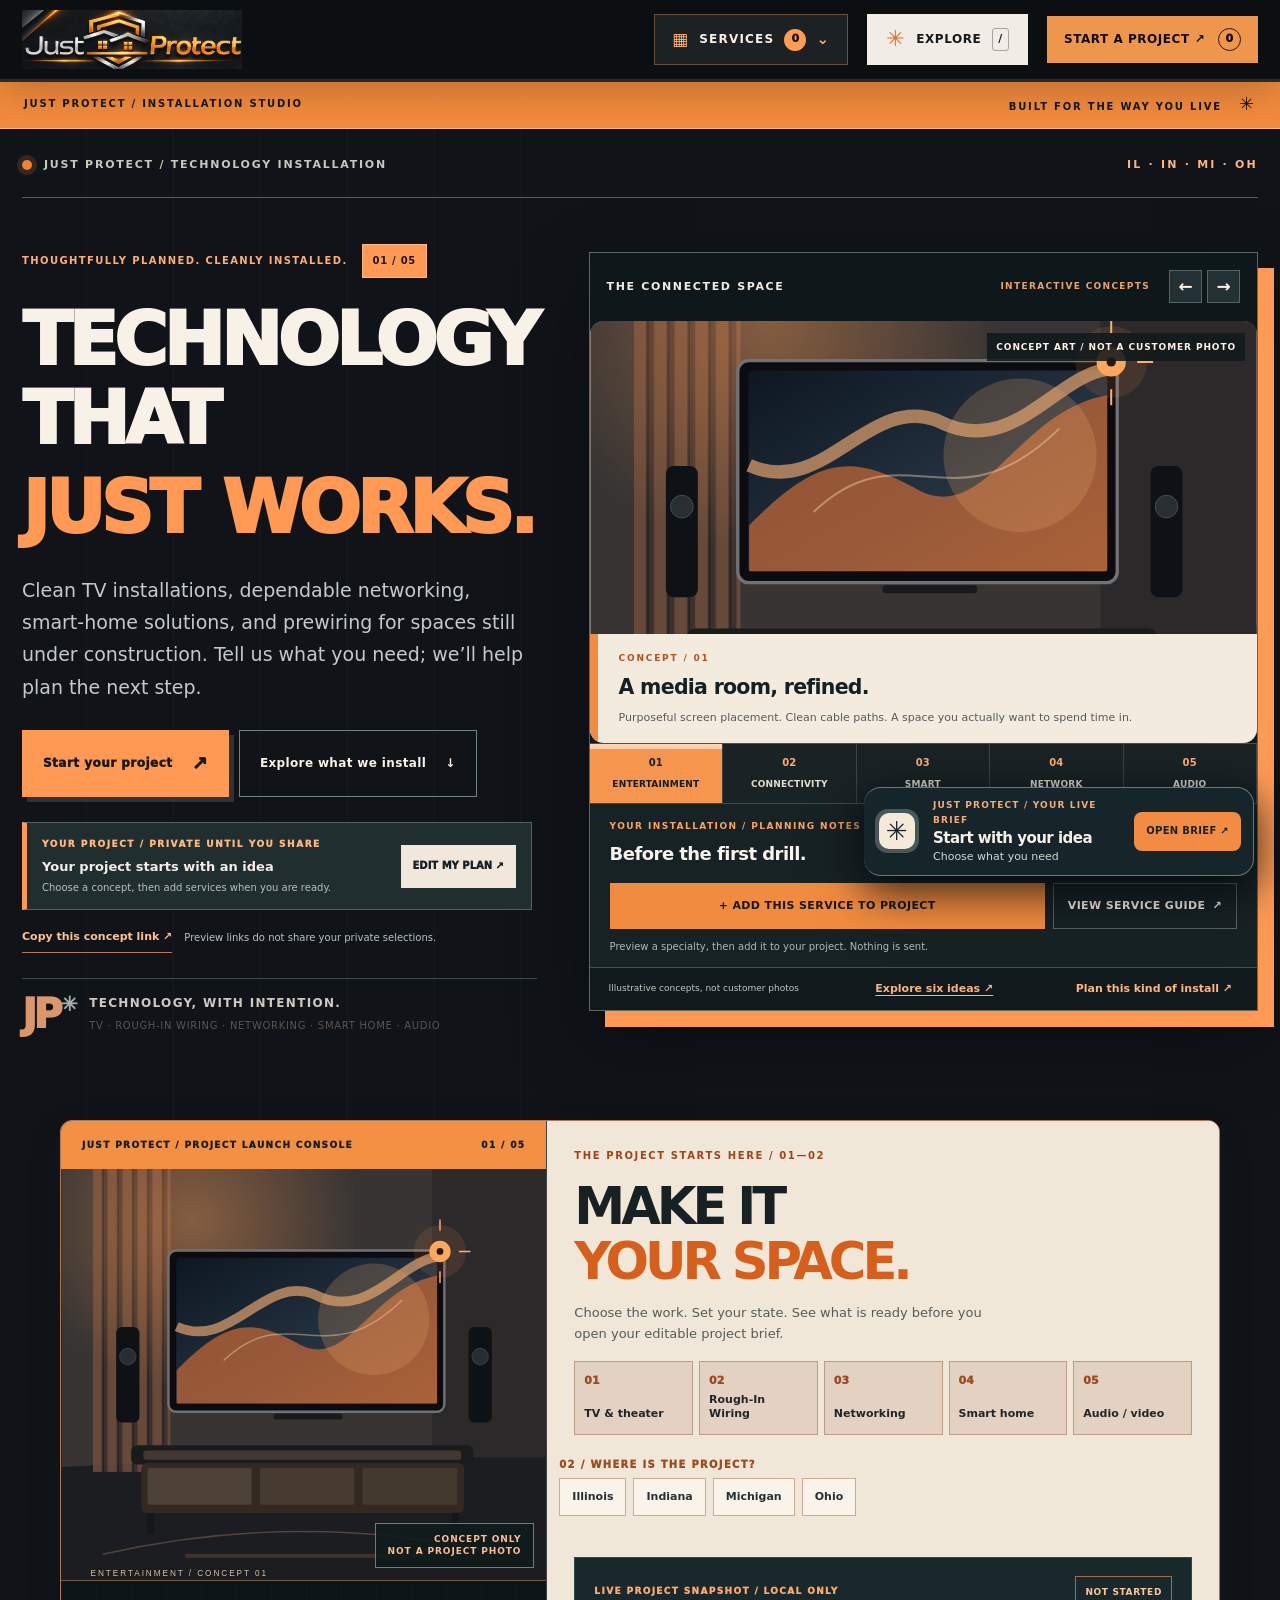
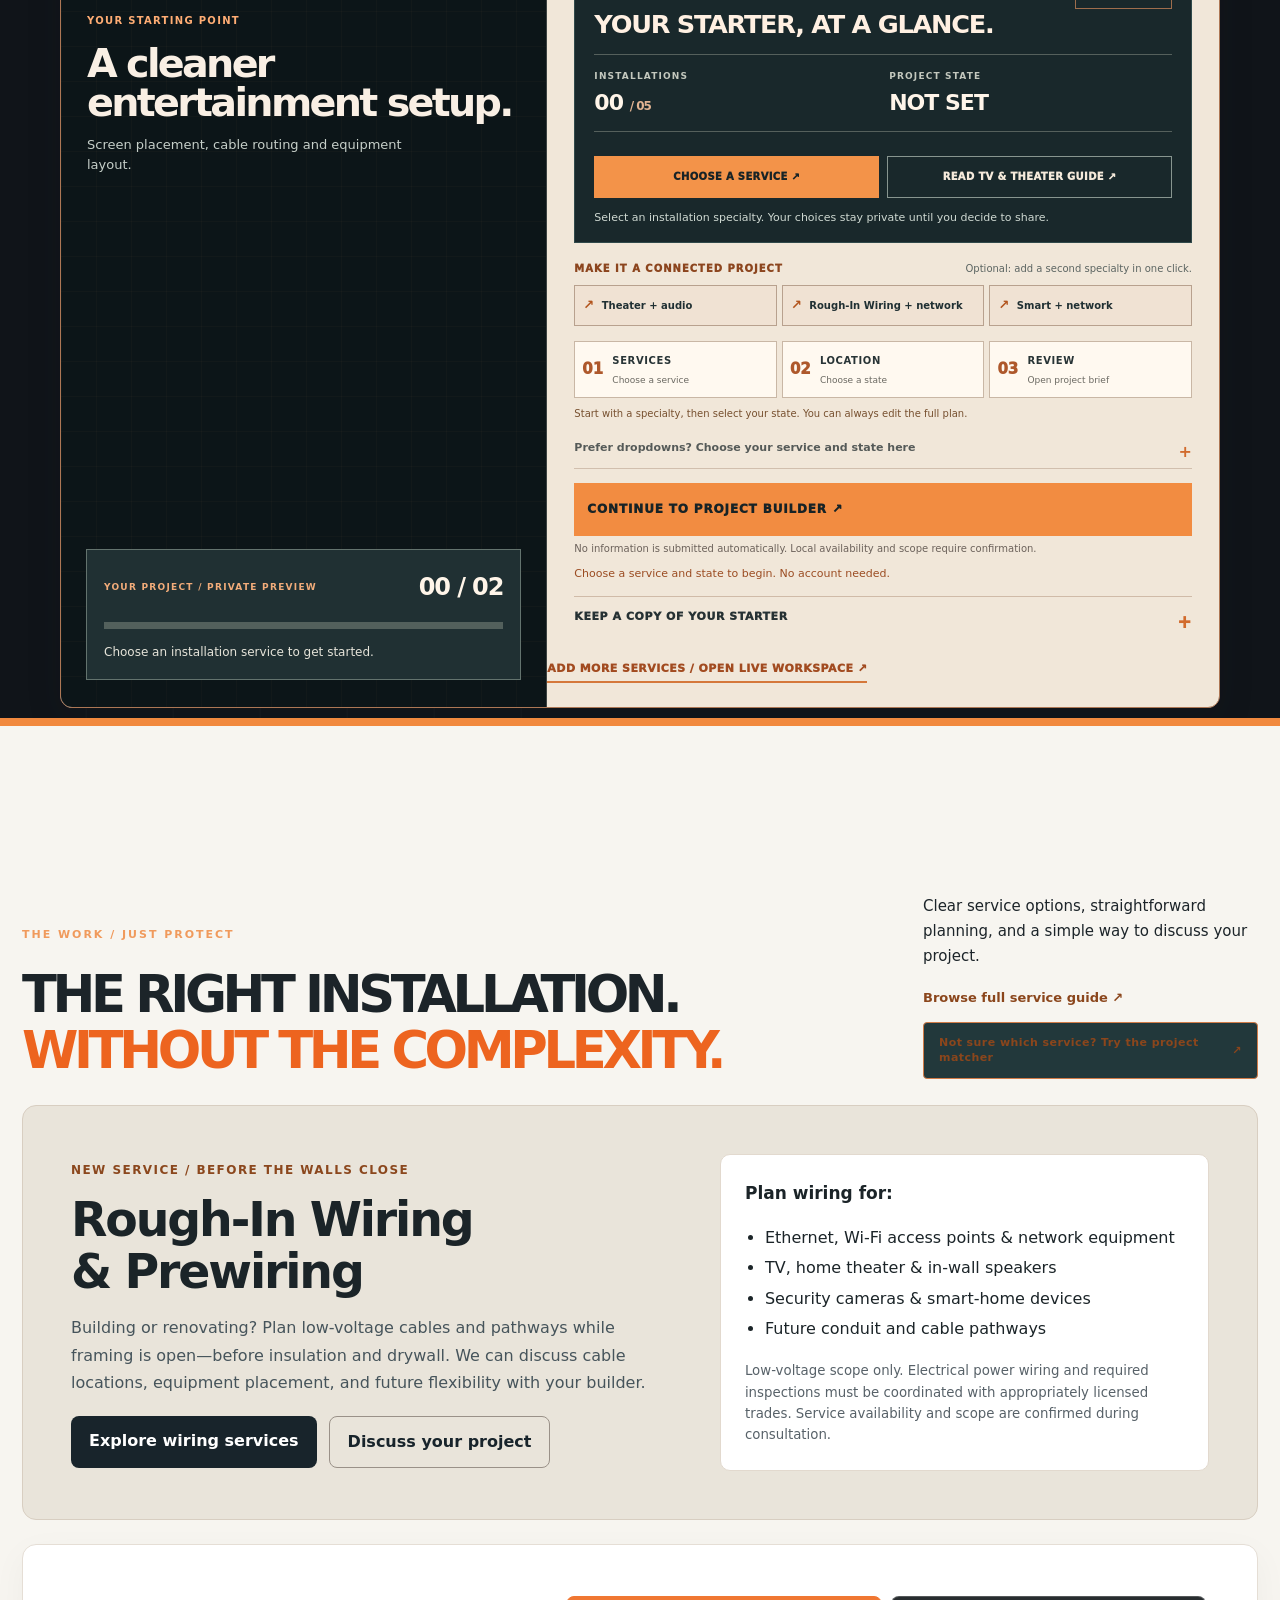
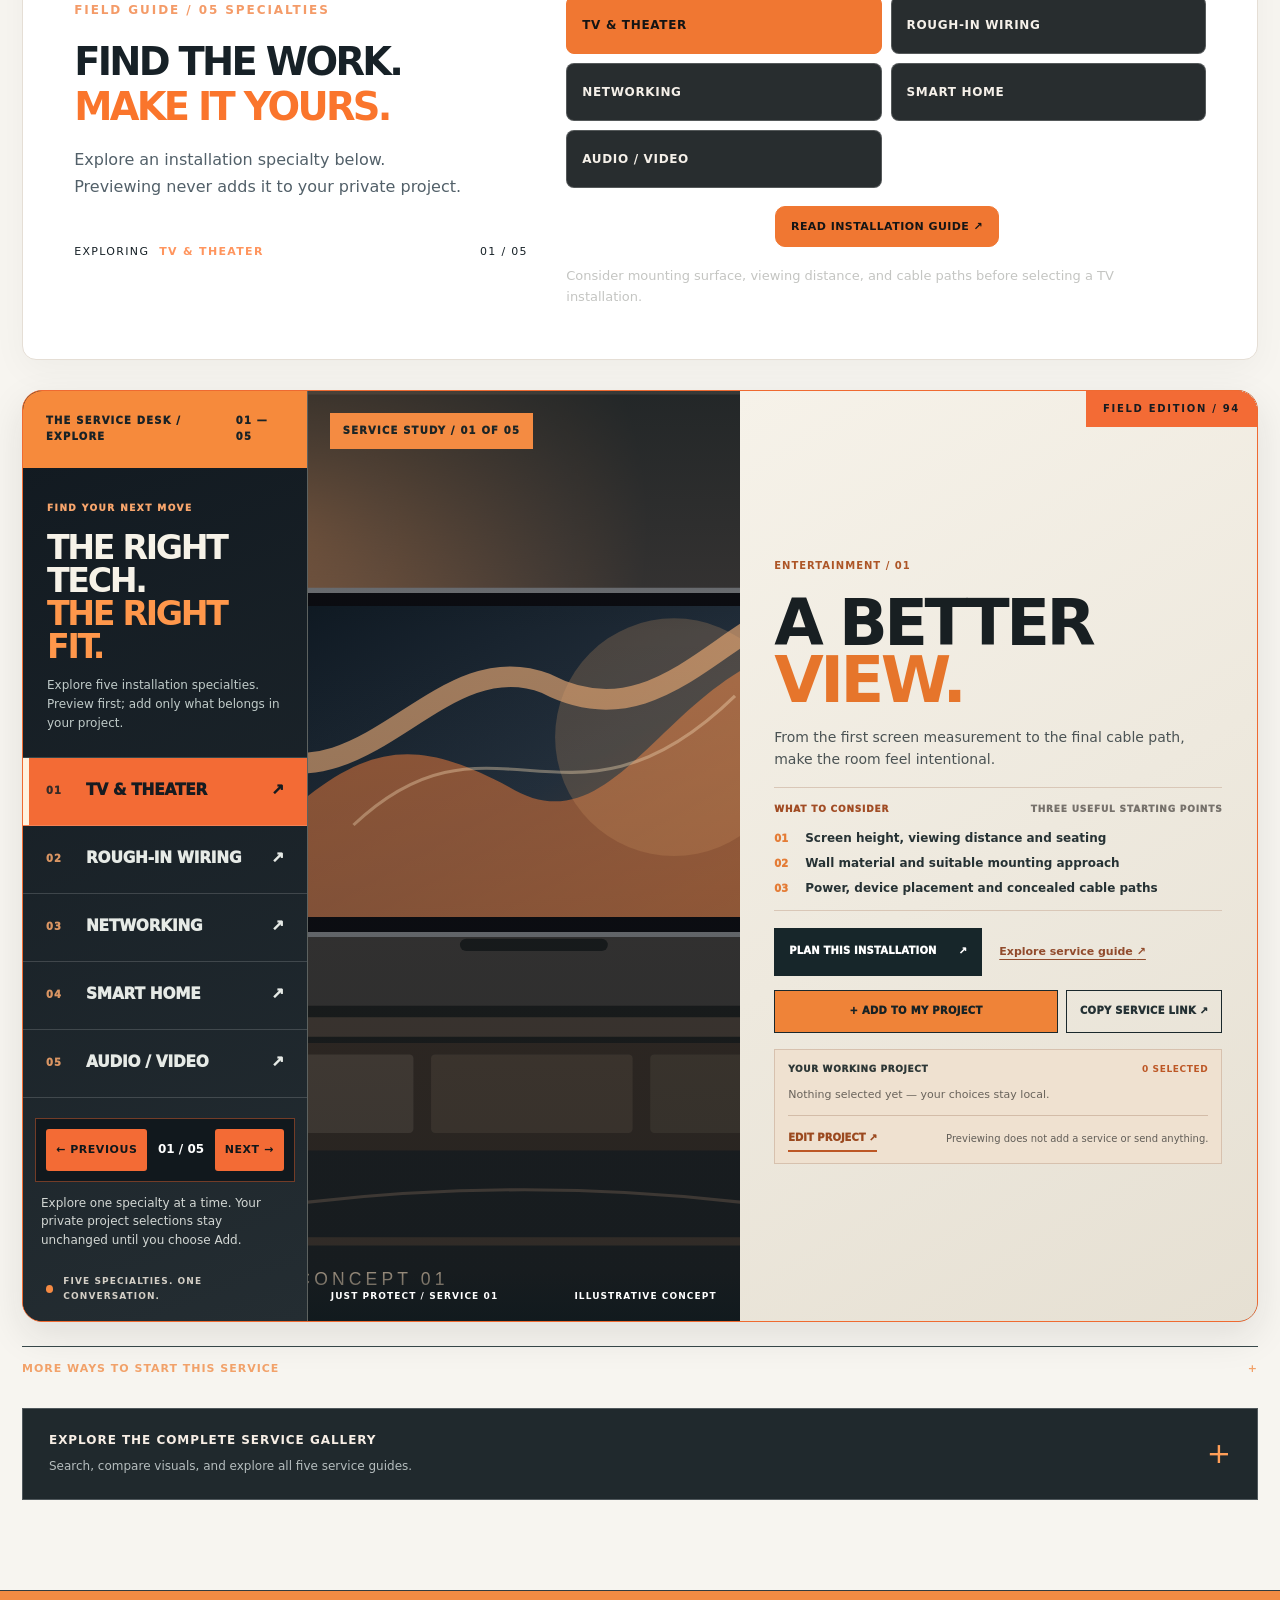
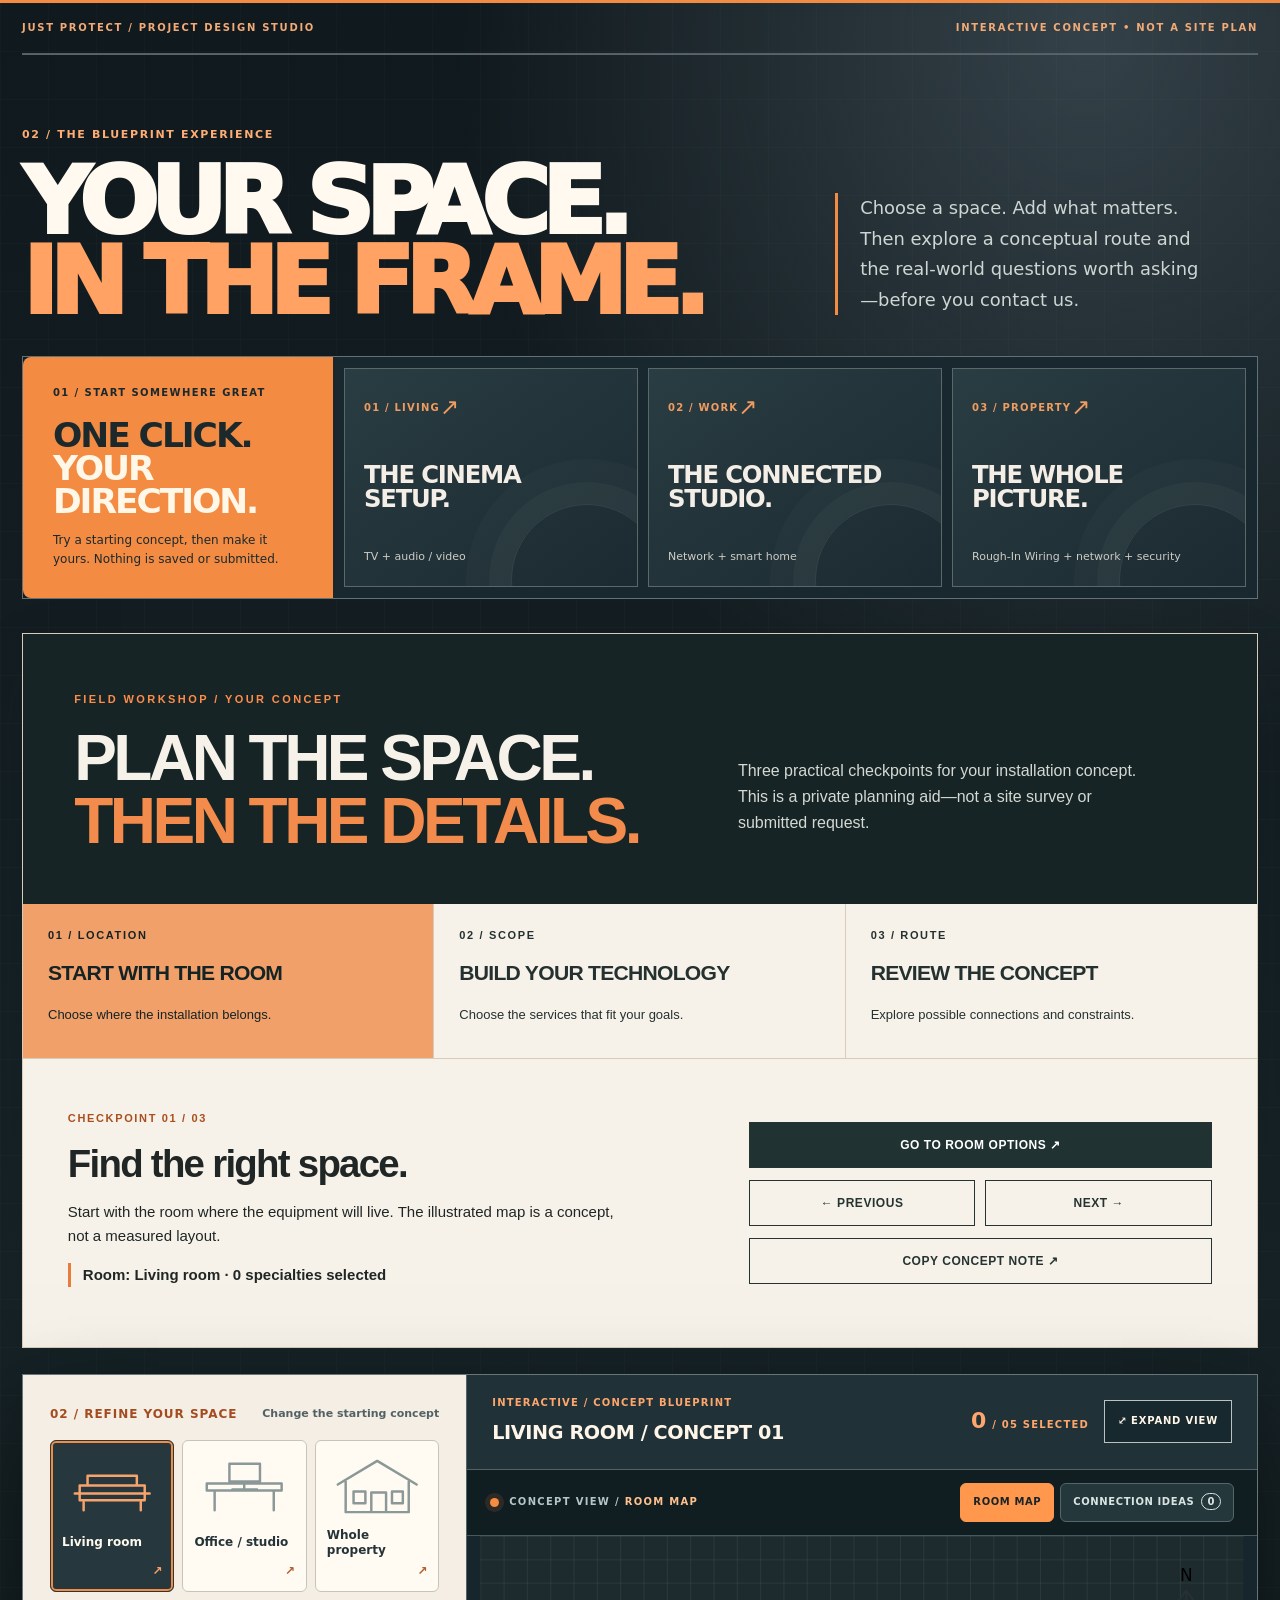
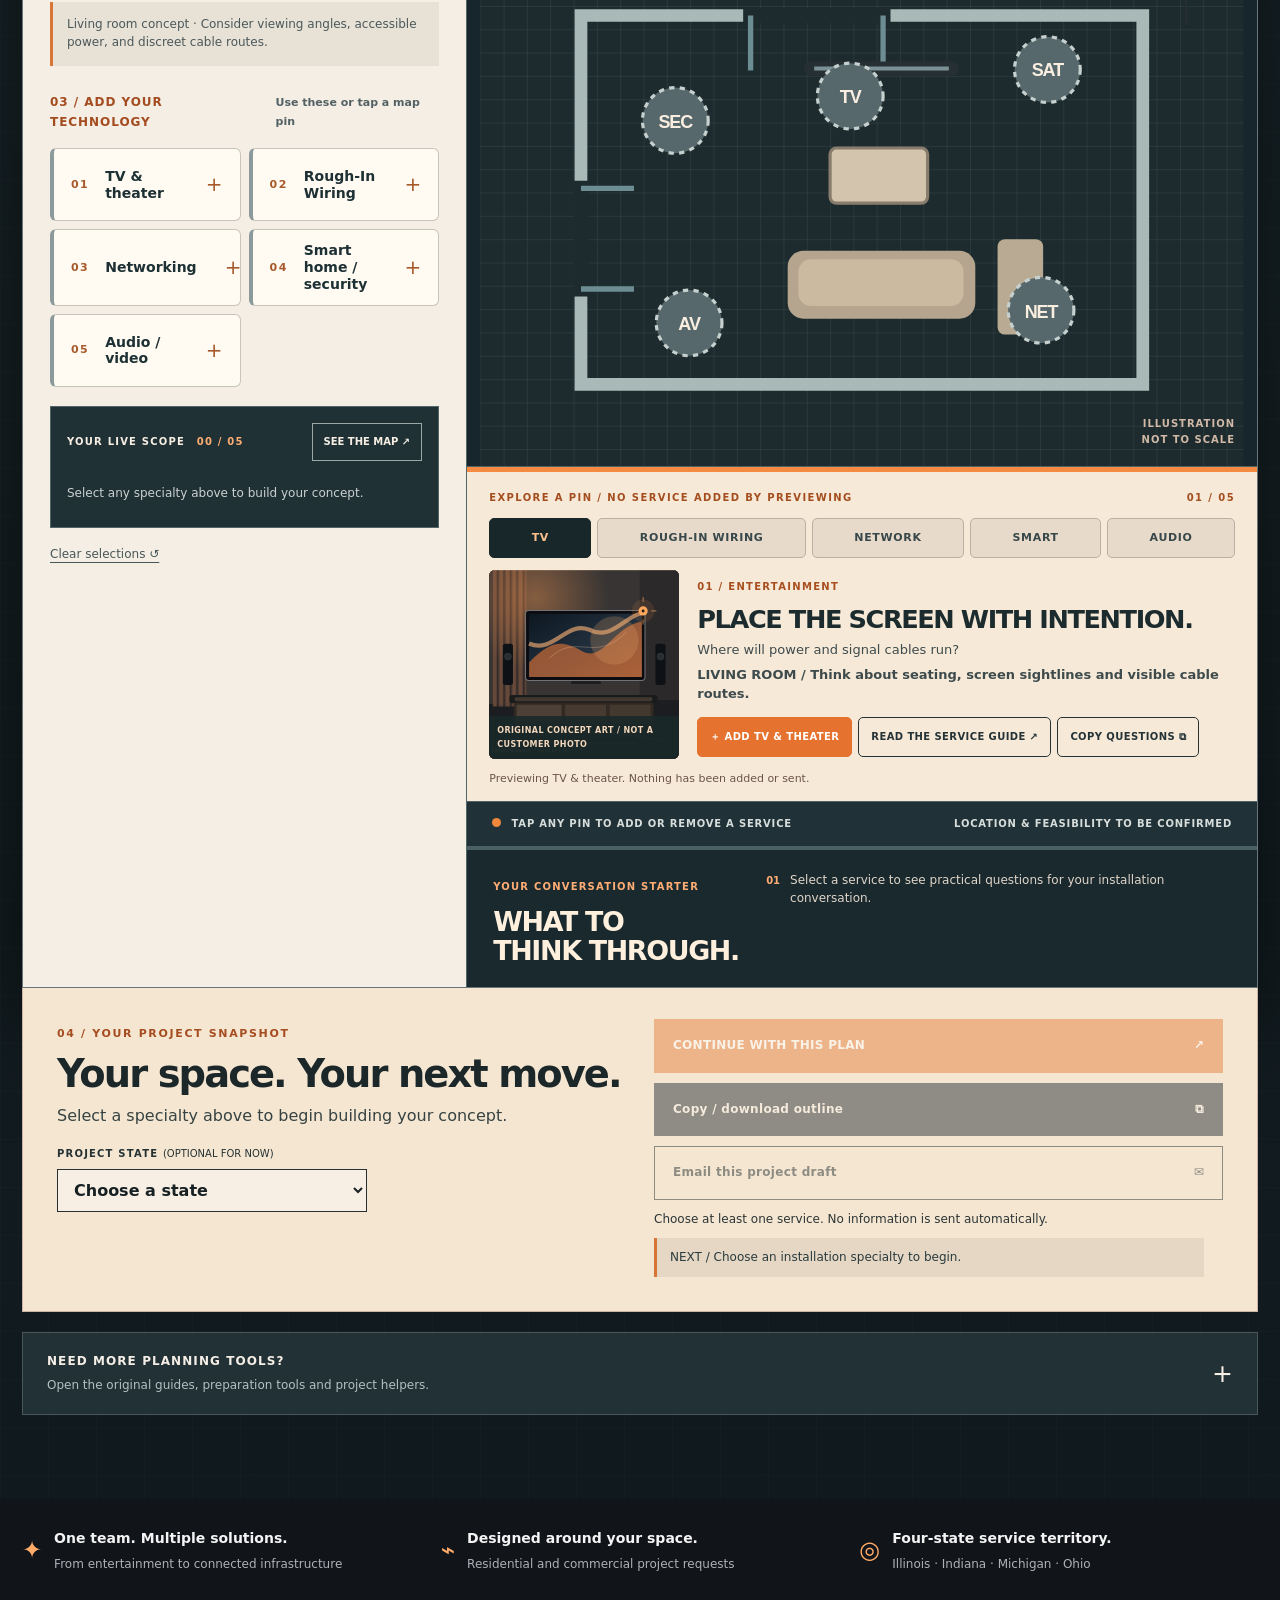
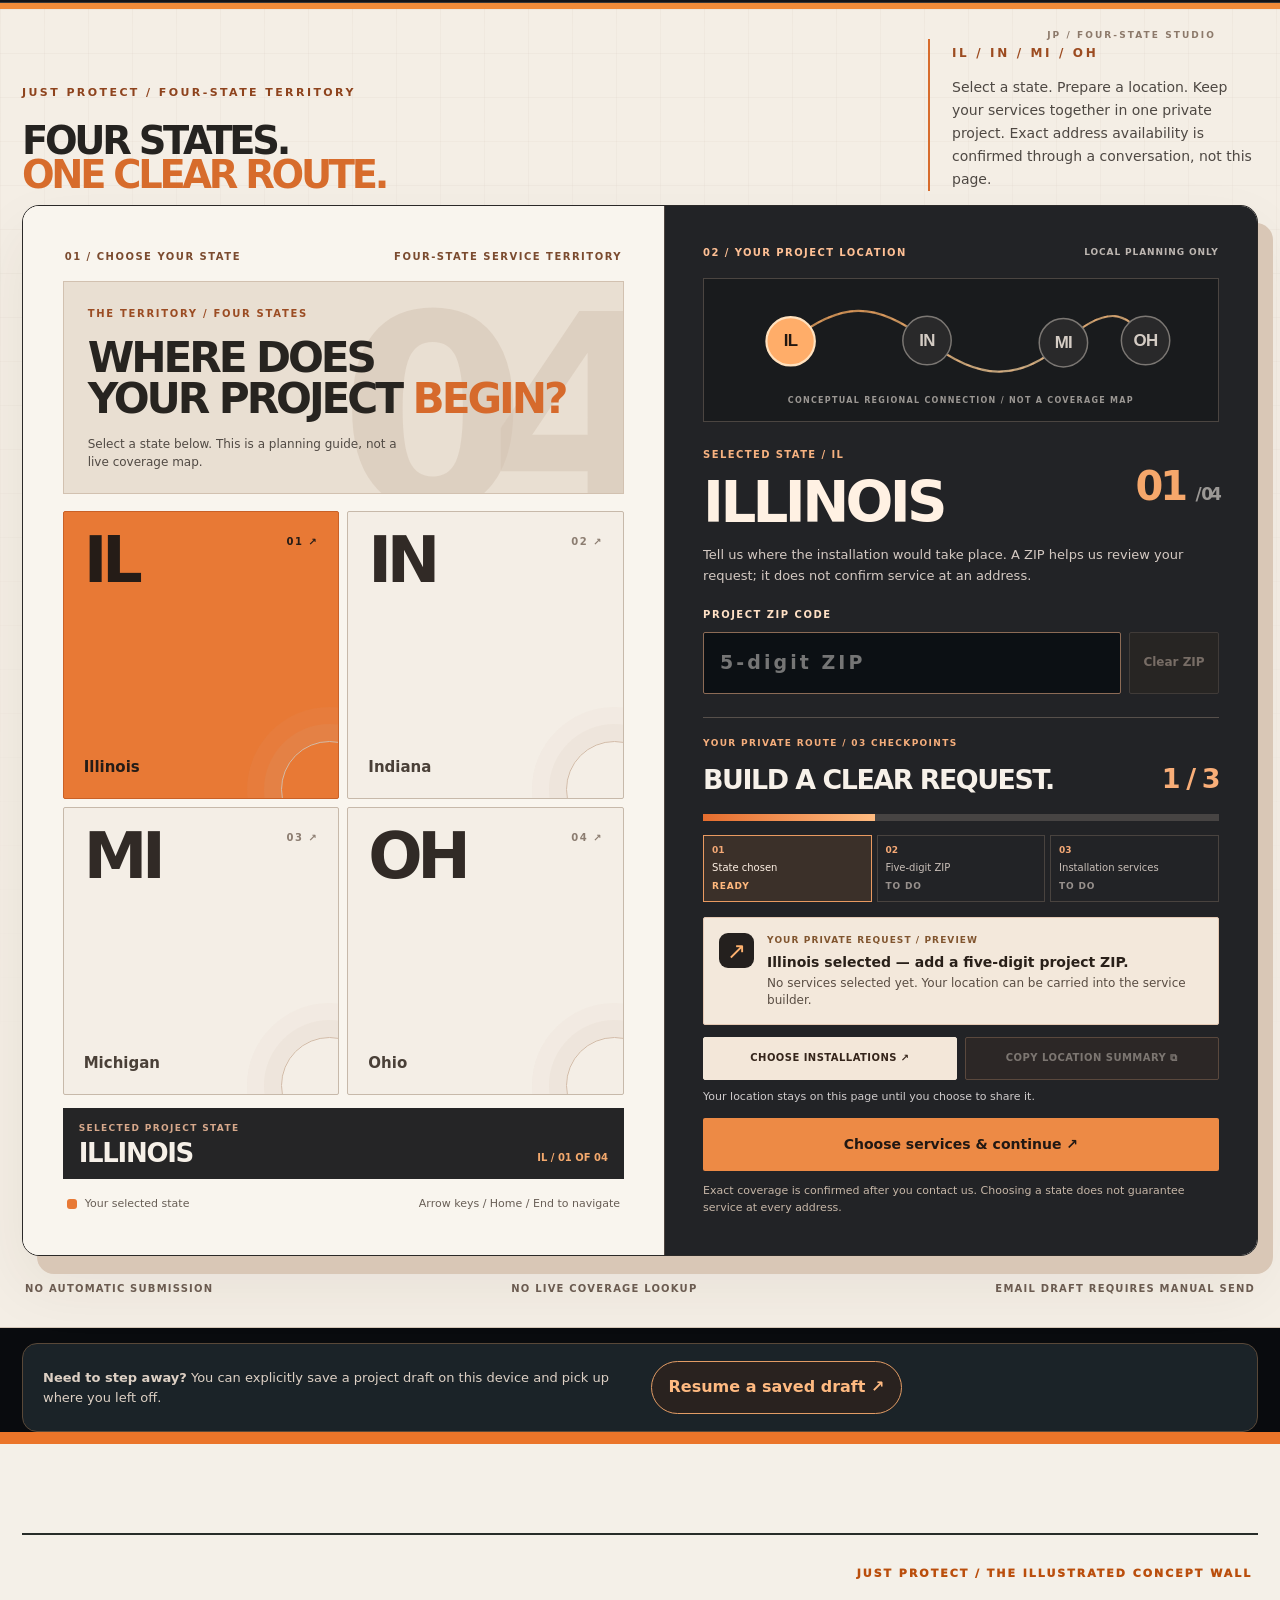
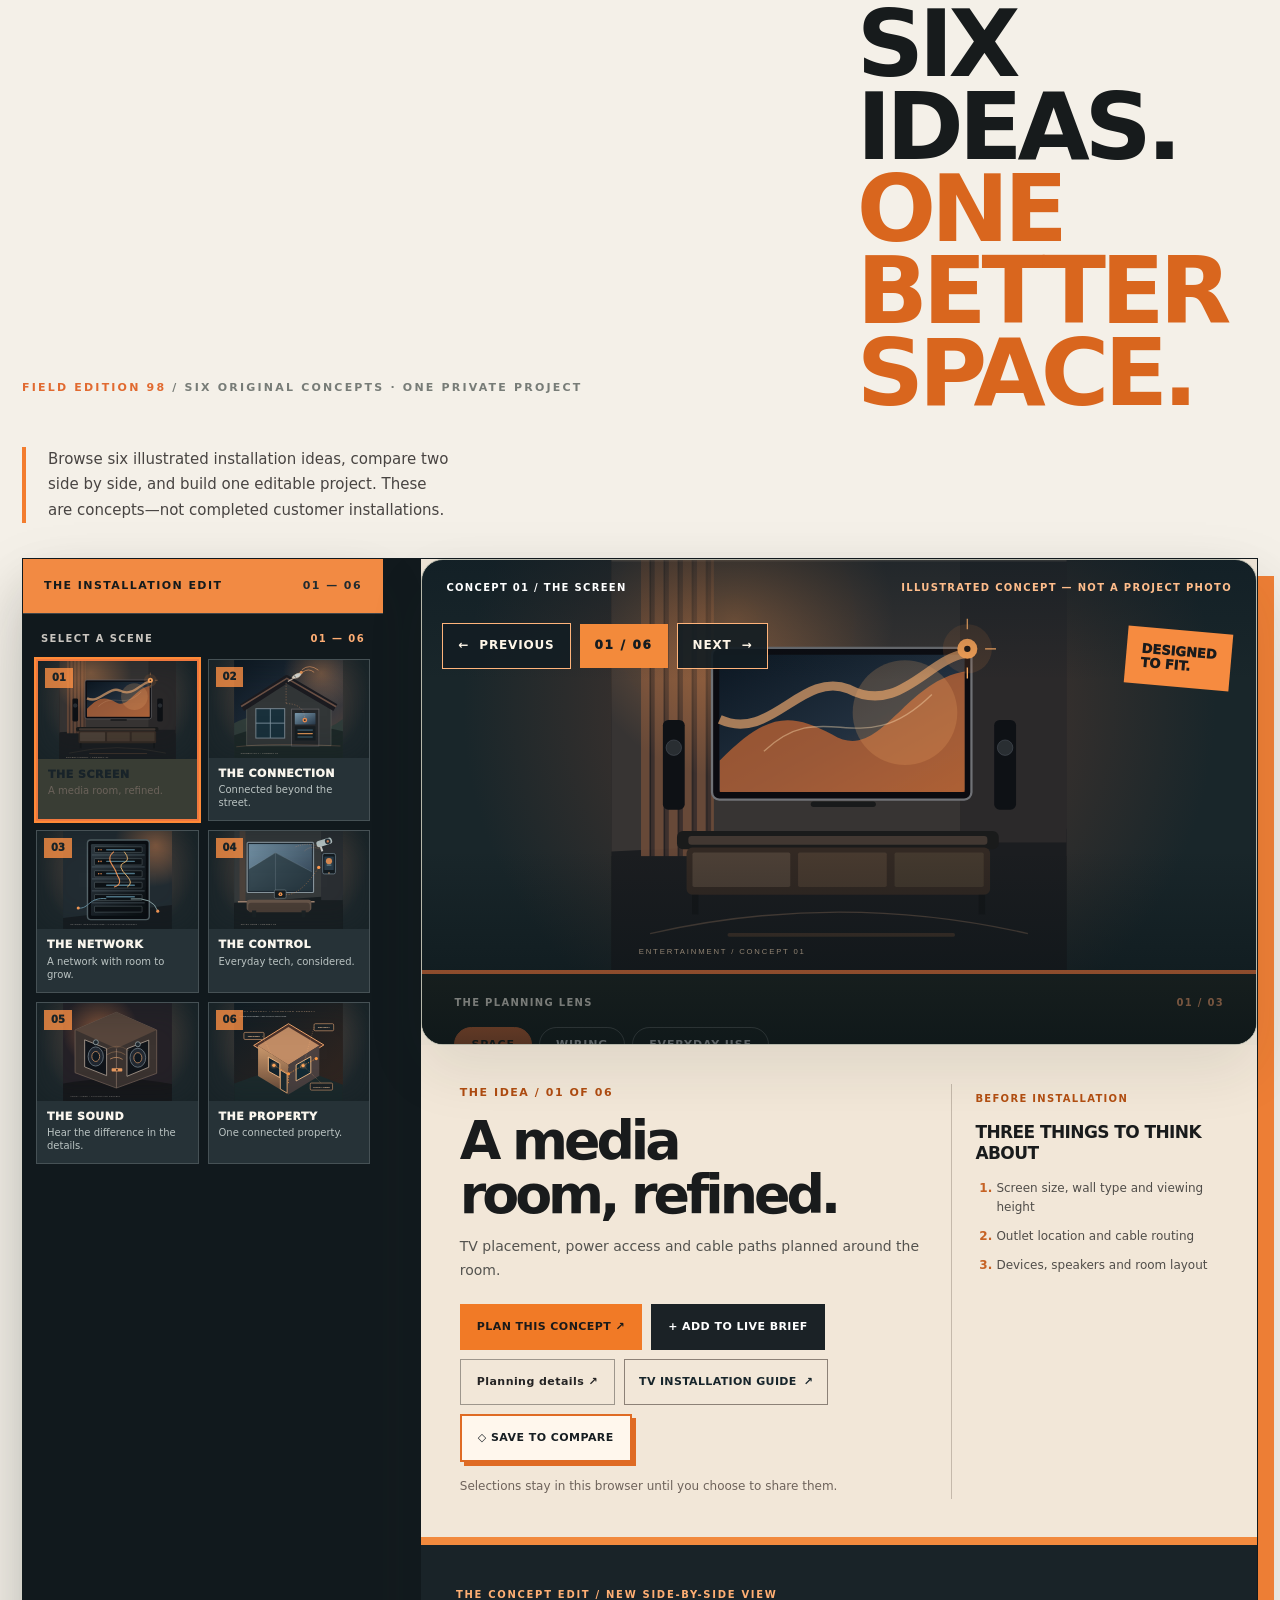
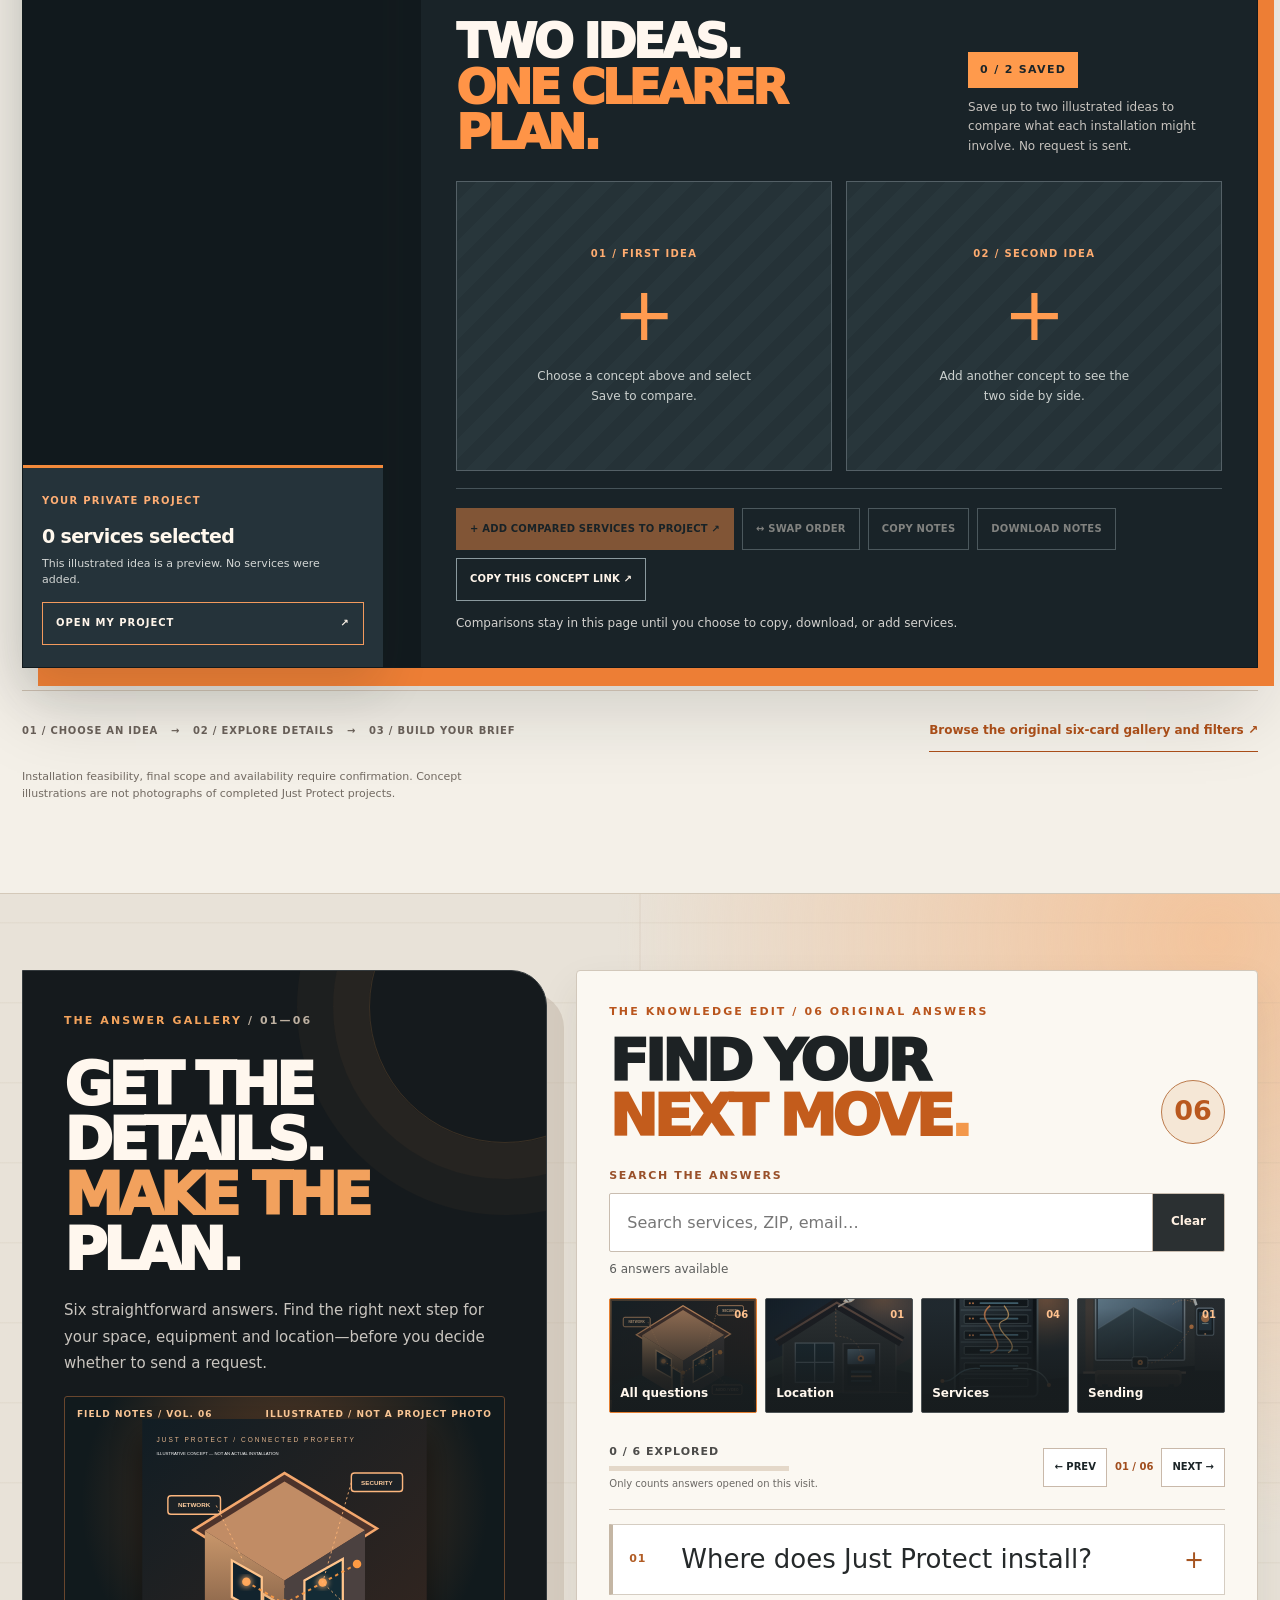
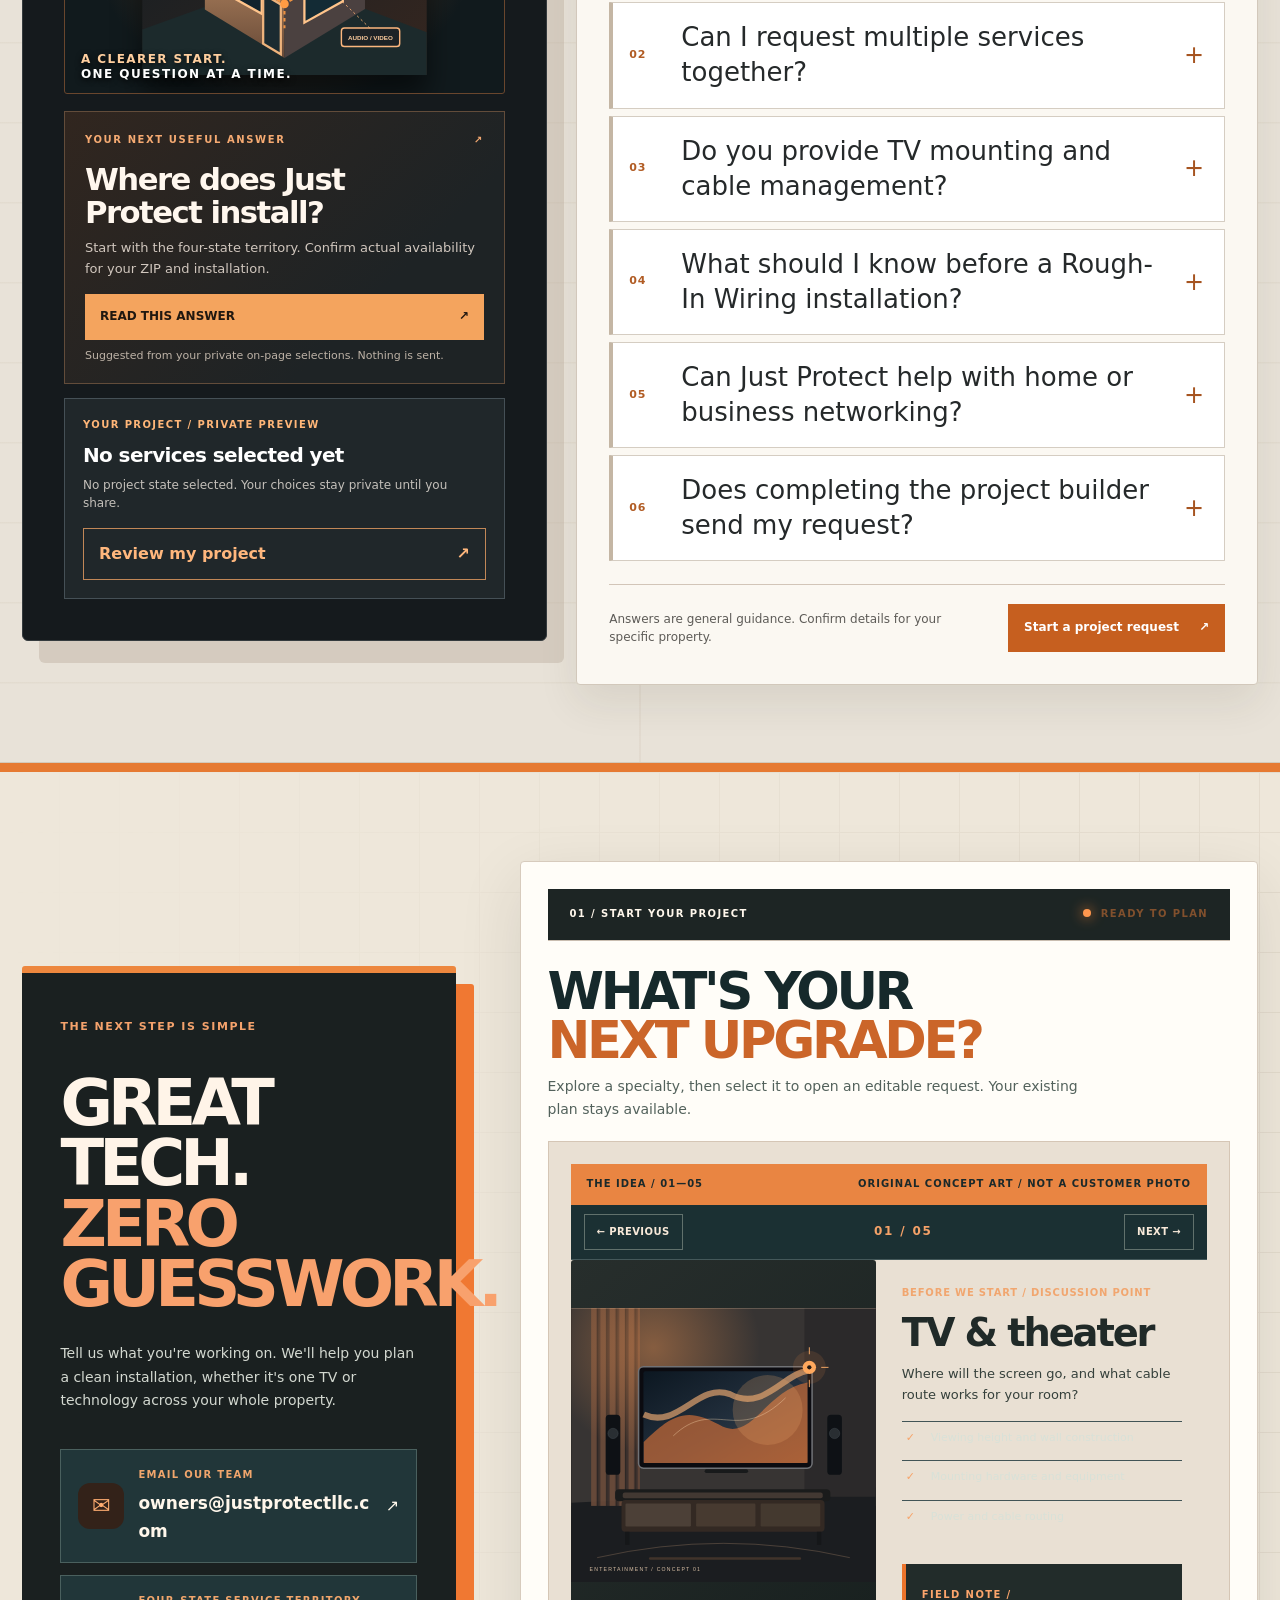
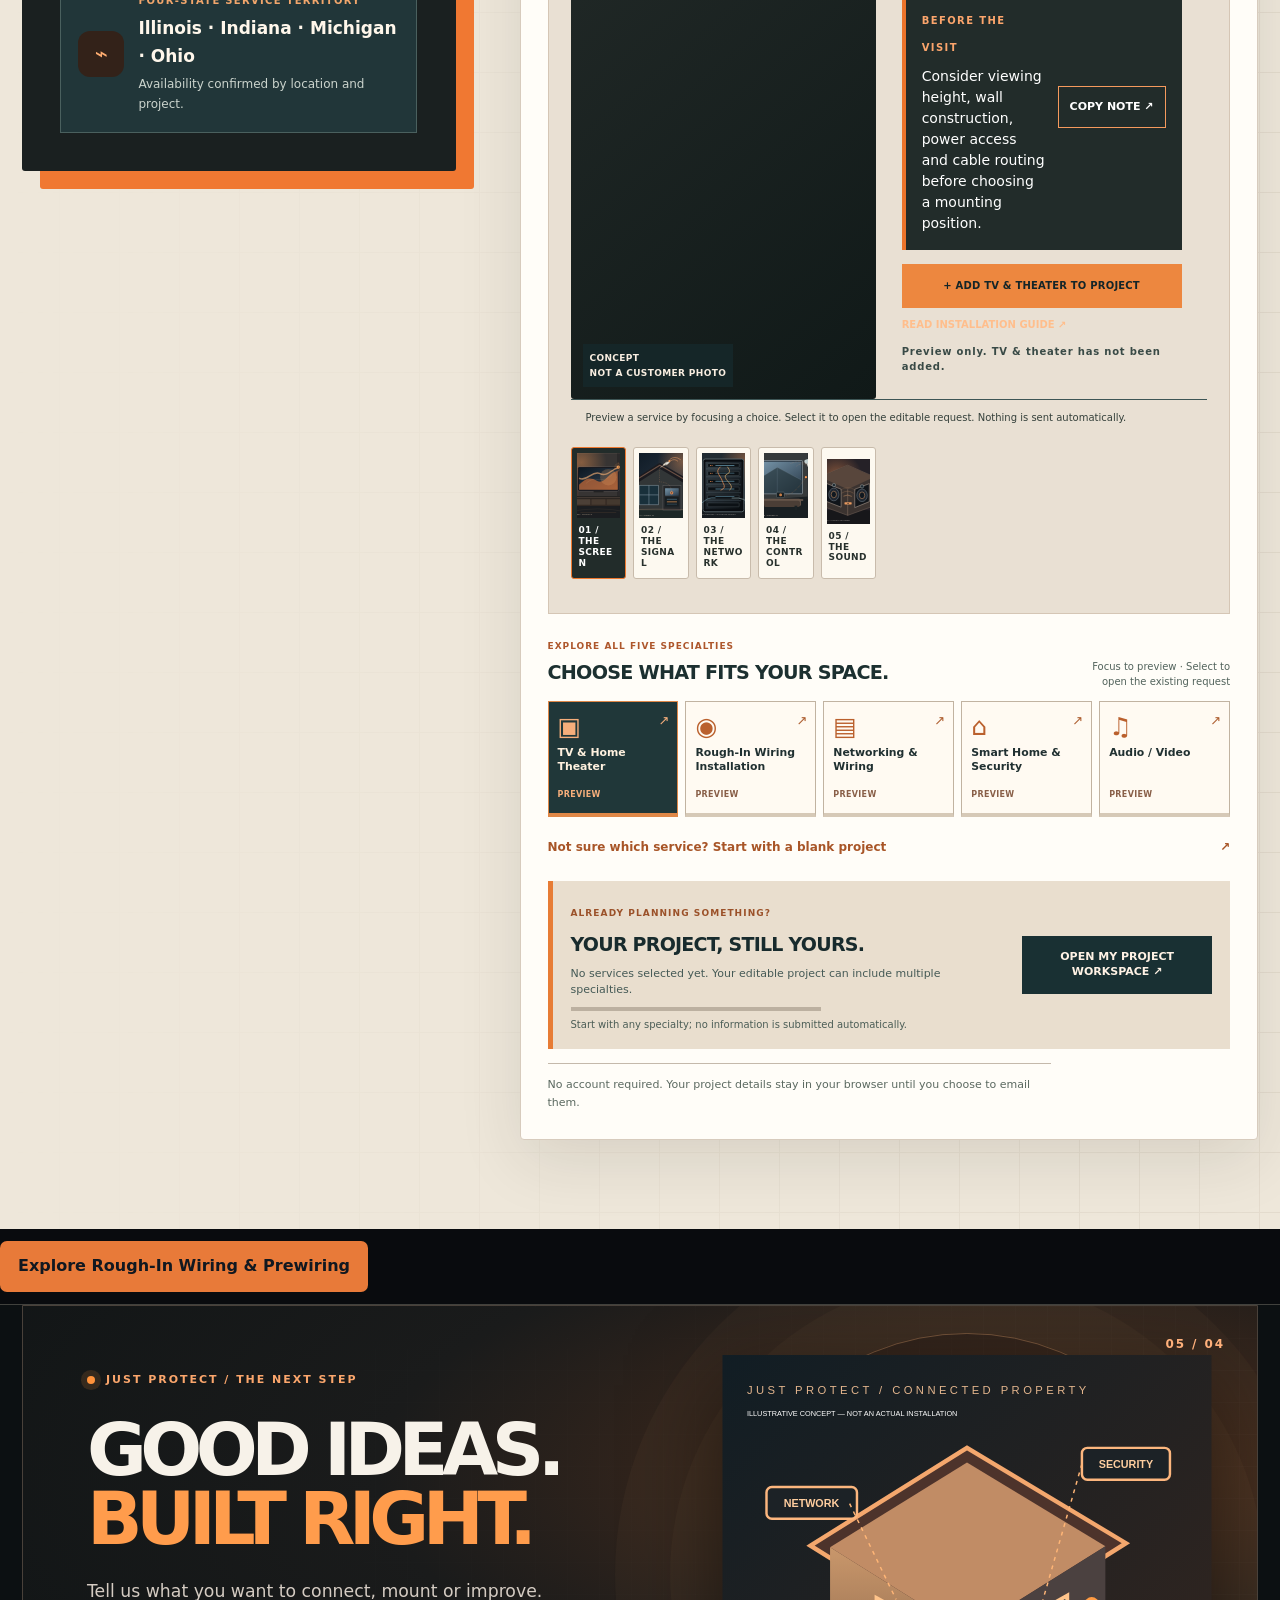
==== commit bfd13b64: "Restore Rough-In service and simplify project location" ====
--- a/index.html
+++ b/index.html
@@ -1,6 +1,6 @@
 <!DOCTYPE html>
 
-<html lang="en"><head><meta charset="utf-8"/><meta content="width=device-width,initial-scale=1" name="viewport"/><meta content="#090b0e" name="theme-color"/><meta content="dark" name="color-scheme"/><meta content="Just Protect | Expert Technology Installation" property="og:title"/><meta content="Professional TV mounting, Starlink, smart home, security, audio/video and structured wiring across IL, IN, MI and OH." property="og:description"/><meta content="Just Protect installs TV and home theater systems, Starlink, networking and smart home technology across Illinois, Indiana, Michigan and Ohio." name="description"/><link href="assets/brand-icon.png" rel="icon" type="image/png"/><title>Just Protect | Technology Installed With Intention</title><style>
+<html lang="en"><head><meta charset="utf-8"/><meta content="width=device-width,initial-scale=1" name="viewport"/><meta content="#090b0e" name="theme-color"/><meta content="dark" name="color-scheme"/><meta content="Just Protect | Expert Technology Installation" property="og:title"/><meta content="Professional TV mounting, Rough-In Wiring, smart home, security, audio/video and structured wiring across IL, IN, MI and OH." property="og:description"/><meta content="Just Protect installs TV and home theater systems, Rough-In Wiring, networking and smart home technology across Illinois, Indiana, Michigan and Ohio." name="description"/><link href="assets/brand-icon.png" rel="icon" type="image/png"/><title>Just Protect | Technology Installed With Intention</title><style>
 :root{--bg:#090b0e;--panel:#14171b;--line:#303238;--orange:#ff902f;--light:#f6f4f1;--muted:#a6a9ae}*{box-sizing:border-box}html{scroll-behavior:smooth}body{margin:0;background:var(--bg);color:var(--light);font-family:Inter,ui-sans-serif,system-ui,-apple-system,Segoe UI,Arial,sans-serif}button,input,select,textarea{font:inherit}a{color:inherit;text-decoration:none}button{cursor:pointer}.shell{width:min(1240px,calc(100% - 44px));margin:auto}.eyebrow{text-transform:uppercase;letter-spacing:.2em;font-size:11px;font-weight:800;color:var(--orange)}.nav{height:84px;display:flex;align-items:center;justify-content:space-between;gap:20px}.top{position:sticky;top:0;z-index:30;background:#090b0ef2;border-bottom:1px solid #25272a;backdrop-filter:blur(15px)}.brand{display:flex;align-items:center;gap:11px;font-weight:850;letter-spacing:-.045em;font-size:23px;white-space:nowrap}.brand img{width:49px;height:49px;object-fit:contain;background:white;border-radius:9px;padding:3px}.brand em{font-style:normal;color:var(--orange)}.links{display:flex;align-items:center;gap:31px;font-size:13px;font-weight:650;color:#d2d3d5}.links a:hover{color:var(--orange)}.pill{display:inline-flex;align-items:center;justify-content:center;gap:12px;border:0;background:var(--orange);color:#130d09;font-weight:850;padding:15px 22px;border-radius:100px;transition:transform .2s,background .2s}.pill:hover{transform:translateY(-2px);background:#ffb46b}.pill.secondary{background:transparent;border:1px solid #67696c;color:white}.menu{display:none;background:none;color:white;border:1px solid #505157;border-radius:10px;padding:10px}.hero{position:relative;overflow:hidden;min-height:680px;display:flex;align-items:center;border-bottom:1px solid #2a2b2e;background:radial-gradient(circle at 78% 35%,#4b260e 0%,#1c1411 26%,#090b0e 63%)}.hero:after{content:"";position:absolute;inset:0;pointer-events:none;background:linear-gradient(90deg,#090b0e 0%,transparent 75%)}.hero .shell{position:relative;z-index:2;display:grid;grid-template-columns:1.08fr .92fr;gap:35px;align-items:center;padding-top:55px;padding-bottom:70px}.hero h1{font-size:clamp(55px,6.7vw,103px);line-height:.98;letter-spacing:-.085em;margin:22px 0 23px;max-width:800px}.hero h1 span{color:var(--orange)}.lead{color:#c5c5c7;line-height:1.75;font-size:17px;max-width:530px}.actions{display:flex;gap:12px;flex-wrap:wrap;margin-top:31px}.hero-art{position:relative;min-height:475px;border-radius:26px;overflow:hidden;border:1px solid #61422b;box-shadow:0 30px 100px #0008;background:linear-gradient(145deg,#241b17,#0a0b0e)}.hero-art img{width:100%;height:100%;position:absolute;inset:0;object-fit:cover;object-position:center}.hero-art .art-tag{position:absolute;bottom:18px;left:18px;right:18px;padding:16px;background:#090b0ec9;border:1px solid #ffffff2c;backdrop-filter:blur(10px);border-radius:13px;display:flex;justify-content:space-between;align-items:center;gap:15px;font-size:12px}.art-tag strong{font-size:14px}.metrics{display:flex;gap:28px;margin-top:45px;flex-wrap:wrap}.metrics div{border-left:2px solid var(--orange);padding-left:13px}.metrics strong{display:block;font-size:20px}.metrics span{color:#a5a7aa;font-size:12px}.strip{background:#f2eee8;color:#1c1d20;padding:17px 0}.strip .shell{display:flex;align-items:center;justify-content:space-between;gap:20px;flex-wrap:wrap;font-size:13px;font-weight:800}.states{display:flex;gap:20px;flex-wrap:wrap}.states span{white-space:nowrap}.section{padding:100px 0}.section-head{display:flex;justify-content:space-between;gap:30px;align-items:end;margin-bottom:38px}.section h2{font-size:clamp(35px,4.5vw,62px);letter-spacing:-.065em;line-height:1.05;margin:12px 0}.sub{color:var(--muted);line-height:1.7;max-width:490px}.services{display:grid;grid-template-columns:repeat(4,1fr);gap:15px}.service{position:relative;background:linear-gradient(145deg,#202327,#101215);border:1px solid #303236;border-radius:19px;min-height:365px;padding:24px;display:flex;flex-direction:column;justify-content:space-between;overflow:hidden;transition:transform .25s,border-color .25s}.service:hover{transform:translateY(-7px);border-color:var(--orange)}.service .num{color:#86888a;font-size:12px;font-weight:750}.service .glyph{font-size:67px;filter:drop-shadow(0 0 22px #ff8f3038);text-align:center;line-height:1.6}.service h3{font-size:23px;letter-spacing:-.045em;margin:0 0 8px}.service p{color:#a9aaad;font-size:13px;line-height:1.65;margin:0 0 20px}.service .go{color:var(--orange);font-weight:850;font-size:13px}.feature{display:grid;grid-template-columns:1fr 1fr;gap:0;background:#eae6df;color:#17191d;border-radius:25px;overflow:hidden}.feature-visual{min-height:460px;background:radial-gradient(circle at center,#77401f,#161515 70%);display:grid;place-items:center;padding:35px}.feature-visual img{width:100%;max-width:480px;filter:drop-shadow(0 20px 30px #0008)}.feature-copy{padding:clamp(30px,5vw,75px);display:flex;flex-direction:column;justify-content:center}.feature-copy h2{font-size:clamp(35px,4vw,58px)}.feature-copy p{color:#4c5056;line-height:1.8}.feature-copy .eyebrow{color:#b75b16}.steps{display:grid;grid-template-columns:repeat(3,1fr);gap:15px}.step{border-top:1px solid #6c6e70;padding:24px 0}.step b{color:var(--orange);font-size:13px}.step h3{font-size:24px;letter-spacing:-.04em}.step p{color:#a6a8ac;line-height:1.7;font-size:14px}.cta{padding:65px;background:radial-gradient(circle at 90% 0,#a74b0b,#2c1710 38%,#131517 75%);border:1px solid #703d20;border-radius:25px;display:flex;justify-content:space-between;align-items:center;gap:35px}.cta h2{margin:10px 0;font-size:clamp(35px,4vw,59px);letter-spacing:-.06em}.cta p{color:#ddd0c6}.footer{padding:45px 0;border-top:1px solid #292b2e;color:#a9aaad}.footer .shell{display:flex;justify-content:space-between;align-items:center;gap:25px;flex-wrap:wrap}.footer small{font-size:12px}.modal{position:fixed;inset:0;z-index:50;background:#000c;display:none;align-items:center;justify-content:center;padding:20px}.modal.open{display:flex}.dialog{width:min(600px,100%);max-height:92vh;overflow:auto;background:#191b1f;border:1px solid #494b4e;border-radius:23px;padding:30px;box-shadow:0 25px 90px #000}.dialog-head{display:flex;align-items:center;justify-content:space-between}.close{border:1px solid #555;background:none;color:white;border-radius:50%;height:37px;width:37px;font-size:20px}.dialog h2{font-size:34px;letter-spacing:-.06em;margin:14px 0}.progress{display:flex;gap:6px;margin:20px 0}.progress span{height:4px;flex:1;background:#444;border-radius:8px}.progress span.active{background:var(--orange)}.field{display:grid;gap:8px;margin:15px 0}.field label{font-size:13px;font-weight:700}.field input,.field select,.field textarea{width:100%;border:1px solid #50535a;background:#0f1114;color:white;border-radius:10px;padding:13px;outline-color:var(--orange)}.field textarea{min-height:100px}.choices{display:grid;grid-template-columns:1fr 1fr;gap:10px}.choice{border:1px solid #55585c;border-radius:12px;padding:15px;background:#202226;color:white;text-align:left;font-weight:750}.choice.selected{border-color:var(--orange);background:#3b271c}.dialog-actions{display:flex;justify-content:space-between;gap:12px;margin-top:22px}.notice{font-size:12px;color:#a7a8ab;line-height:1.6}.mobile-cta{display:none}@media(max-width:960px){.links{display:none;position:absolute;top:84px;left:0;right:0;background:#101114;padding:25px;flex-direction:column;align-items:stretch}.links.open{display:flex}.menu{display:block}.hero .shell{grid-template-columns:1fr}.hero-art{min-height:340px}.services{grid-template-columns:repeat(2,1fr)}.feature{grid-template-columns:1fr}.feature-visual{min-height:320px}}@media(max-width:600px){.shell{width:min(100% - 30px,1240px)}.nav{height:70px}.links{top:70px}.brand{font-size:19px}.brand img{height:41px;width:41px}.nav>.pill{display:none}.hero{min-height:0}.hero .shell{padding-top:65px;padding-bottom:50px;gap:28px}.hero h1{font-size:clamp(50px,12vw,75px)}.hero-art{min-height:260px}.lead{font-size:15px}.metrics{gap:15px}.section{padding:65px 0}.section-head{display:block}.services{grid-template-columns:1fr}.service{min-height:255px}.service .glyph{position:absolute;right:18px;top:20px;font-size:56px}.service h3{max-width:75%}.steps{grid-template-columns:1fr}.cta{padding:32px;display:block}.cta .pill{margin-top:15px}.dialog{padding:20px}.choices{grid-template-columns:1fr}.mobile-cta{display:flex;position:fixed;bottom:0;left:0;right:0;z-index:20;background:#101114;border-top:1px solid #4b3426;padding:10px 15px}.mobile-cta .pill{width:100%}.footer{padding-bottom:95px}}@media(prefers-reduced-motion:reduce){*,*:before,*:after{scroll-behavior:auto!important;transition:none!important}}
 
 /* V11: visual system and interactive service explorer */
@@ -229,7 +229,7 @@
 .v34-preview dt{color:#aaa9ac;font-weight:850}.v34-preview dd{margin:0;color:#f1edeb;overflow-wrap:anywhere;white-space:pre-wrap;max-height:110px;overflow:auto}
 .v34-share-status{margin-top:12px;color:#d5bca8;font-size:12px;line-height:1.5}
 @media(max-width:750px){.v34-error{margin-inline:18px}.v34-preview dl{grid-template-columns:90px 1fr}}
-</style><script type="application/ld+json">{"@context":"https://schema.org","@type":"HomeAndConstructionBusiness","name":"Just Protect LLC","description":"Professional technology installation: TV mounting and home theater, Starlink, networking, structured wiring, smart home, security and audio/video.","email":"owners@justprotectllc.com","areaServed":[{"@type":"State","name":"Illinois"},{"@type":"State","name":"Indiana"},{"@type":"State","name":"Michigan"},{"@type":"State","name":"Ohio"}],"hasOfferCatalog":{"@type":"OfferCatalog","name":"Technology Installation Services","itemListElement":[{"@type":"OfferCatalog","name":"TV Mounting and Home Theater"},{"@type":"OfferCatalog","name":"Starlink Installation"},{"@type":"OfferCatalog","name":"Networking and Structured Wiring"},{"@type":"OfferCatalog","name":"Smart Home and Security"},{"@type":"OfferCatalog","name":"Audio and Video Solutions"},{"@type":"OfferCatalog","name":"Low-Voltage Rough-In Wiring and Prewiring"}]}}</script><style id="v35-redesign">
+</style><script type="application/ld+json">{"@context":"https://schema.org","@type":"HomeAndConstructionBusiness","name":"Just Protect LLC","description":"Professional technology installation: TV mounting and home theater, Rough-In Wiring, networking, structured wiring, smart home, security and audio/video.","email":"owners@justprotectllc.com","areaServed":[{"@type":"State","name":"Illinois"},{"@type":"State","name":"Indiana"},{"@type":"State","name":"Michigan"},{"@type":"State","name":"Ohio"}],"hasOfferCatalog":{"@type":"OfferCatalog","name":"Technology Installation Services","itemListElement":[{"@type":"OfferCatalog","name":"TV Mounting and Home Theater"},{"@type":"OfferCatalog","name":"Rough-In Wiring Installation"},{"@type":"OfferCatalog","name":"Networking and Structured Wiring"},{"@type":"OfferCatalog","name":"Smart Home and Security"},{"@type":"OfferCatalog","name":"Audio and Video Solutions"},{"@type":"OfferCatalog","name":"Low-Voltage Rough-In Wiring and Prewiring"}]}}</script><style id="v35-redesign">
 /* V35: conspicuously different homepage art direction, retained functions */
 .v35-hero{background:#EEEAE3;color:#14191C;position:relative;overflow:hidden;border-bottom:6px solid #11171A}
 .v35-hero:before{content:"";position:absolute;pointer-events:none;inset:-20% 54% 0 -22%;background:radial-gradient(circle at 42% 48%,#FFFFFFB6,transparent 69%)}
@@ -793,16 +793,16 @@
 <link href="assets/v95-command-deck.css" rel="stylesheet"/>
 <link href="assets/v96-conversation-gallery.css" rel="stylesheet"/>
 <link href="assets/v97-field-workshop.css" rel="stylesheet"/>
-<link href="assets/v98-concept-studio.css" rel="stylesheet"/><link href="assets/v99-field-guide.css" rel="stylesheet"/><link rel="stylesheet" href="assets/v100-calm.css"/><link rel="stylesheet" href="assets/v101-refinement.css"/></head><body><a class="v32-skip" href="#home">Skip navigation to main content</a><a class="v15-skip" href="#services">Skip to services</a><header class="top v62-top"><div class="shell nav v62-nav"><a aria-label="Just Protect home" class="brand" href="#home"><img alt="Just Protect metallic silver and orange logo" class="brand-wordmark" height="440" src="assets/brand-wordmark.webp" width="1625"/></a><nav aria-label="Legacy section navigation" class="links" id="navlinks"><a href="#services">Services</a><a href="#toolkit">Project Tools</a><a href="#inspiration">Inspiration</a><a href="#territory">Service Area</a><a href="#contact">Contact</a></nav><button aria-controls="v62-services-panel" aria-expanded="false" aria-label="Browse services" class="v62-services-toggle" id="v62-services-toggle" type="button"><span aria-hidden="true" class="v62-nav-icon">▦</span><span class="v62-nav-label">Services</span><span aria-hidden="true" class="v62-nav-badge" id="v62-nav-badge">0</span><span aria-hidden="true" class="v62-nav-chevron">⌄</span></button><button aria-controls="v44-navigator" aria-expanded="false" aria-haspopup="dialog" class="v44-explore-button" id="v44-explore" type="button"><span aria-hidden="true" class="v44-explore-spark">✳</span> Explore <span class="v44-explore-key">/</span></button><button class="pill v62-project-cta" id="v62-project-start" onclick="openWizard()" type="button">Start a project ↗ <span aria-hidden="true" class="v62-cta-count" id="v62-cta-count">0</span></button><button aria-controls="navlinks" aria-expanded="false" aria-label="Toggle menu" class="menu" id="menu">☰</button></div><div aria-labelledby="v62-services-heading" class="v62-services-panel" hidden="" id="v62-services-panel"><div class="v62-panel-head"><div><small>Just Protect / the wayfinder</small><h2 id="v62-services-heading">FIND YOUR<br/><em>NEXT UPGRADE.</em></h2></div><p>Explore five installation specialties. Add what fits to your private project, or read a detailed guide. Nothing is submitted automatically.</p></div><div aria-label="Find an installation specialty" class="v78-controls" role="search"><div class="v78-search-wrap"><span aria-hidden="true">⌕</span><label class="v78-sr" for="v78-search">Search installation services</label><input aria-controls="v62-service-list" autocomplete="off" id="v78-search" placeholder="Search installations, wiring, Starlink…" type="search"/></div><div aria-label="Service list filters" class="v78-filters" role="group"><button aria-pressed="true" id="v78-filter-all" type="button">ALL FIVE</button><button aria-pressed="false" id="v78-filter-selected" type="button">IN MY PROJECT <span id="v78-filter-count">0</span></button></div><span aria-live="polite" class="v78-results" id="v78-results" role="status">5 SERVICES</span></div><div class="v78-wayfinder-layout"><div class="v62-menu-grid" id="v62-service-list"><article class="v62-menu-card"><div class="v62-menu-visual"><img alt="Illustrated tv &amp; theater installation concept" height="900" loading="lazy" src="assets/scene-entertainment.svg" width="1000"/><span>01 / 05</span></div><div class="v62-menu-copy"><h3>TV &amp; theater</h3><p>Screen placement, mounting and discreet wiring.</p><a href="services/tv-mounting.html">Read service guide ↗</a><button aria-controls="v78-spotlight" aria-pressed="true" class="v78-preview" data-v78-preview="tv" type="button">PREVIEW DETAILS <span aria-hidden="true">↗</span></button><button data-v62-add="tv" data-v62-name="TV &amp; theater" type="button">+ Add to project</button></div></article><article class="v62-menu-card"><div class="v62-menu-visual"><img alt="Illustrated starlink installation concept" height="900" loading="lazy" src="assets/scene-connectivity.svg" width="1000"/><span>02 / 05</span></div><div class="v62-menu-copy"><h3>Starlink</h3><p>Equipment positioning and cable routing.</p><a href="services/starlink.html">Read service guide ↗</a><button aria-controls="v78-spotlight" aria-pressed="false" class="v78-preview" data-v78-preview="starlink" type="button">PREVIEW DETAILS <span aria-hidden="true">↗</span></button><button data-v62-add="starlink" data-v62-name="Starlink" type="button">+ Add to project</button></div></article><article class="v62-menu-card"><div class="v62-menu-visual"><img alt="Illustrated networking installation concept" height="900" loading="lazy" src="assets/scene-network.svg" width="1000"/><span>03 / 05</span></div><div class="v62-menu-copy"><h3>Networking</h3><p>Structured wiring and reliable connectivity.</p><a href="services/networking.html">Read service guide ↗</a><button aria-controls="v78-spotlight" aria-pressed="false" class="v78-preview" data-v78-preview="network" type="button">PREVIEW DETAILS <span aria-hidden="true">↗</span></button><button data-v62-add="network" data-v62-name="Networking" type="button">+ Add to project</button></div></article><article class="v62-menu-card"><div class="v62-menu-visual"><img alt="Illustrated smart home installation concept" height="900" loading="lazy" src="assets/scene-smart.svg" width="1000"/><span>04 / 05</span></div><div class="v62-menu-copy"><h3>Smart home</h3><p>Connected devices and security planning.</p><a href="services/smart-home-security.html">Read service guide ↗</a><button aria-controls="v78-spotlight" aria-pressed="false" class="v78-preview" data-v78-preview="smart" type="button">PREVIEW DETAILS <span aria-hidden="true">↗</span></button><button data-v62-add="smart" data-v62-name="Smart home" type="button">+ Add to project</button></div></article><article class="v62-menu-card"><div class="v62-menu-visual"><img alt="Illustrated audio / video installation concept" height="900" loading="lazy" src="assets/scene-audio.svg" width="1000"/><span>05 / 05</span></div><div class="v62-menu-copy"><h3>Audio / video</h3><p>Sound, media and room integration.</p><a href="services/audio-video.html">Read service guide ↗</a><button aria-controls="v78-spotlight" aria-pressed="false" class="v78-preview" data-v78-preview="audio" type="button">PREVIEW DETAILS <span aria-hidden="true">↗</span></button><button data-v62-add="audio" data-v62-name="Audio / video" type="button">+ Add to project</button></div></article></div><aside aria-labelledby="v78-spotlight-title" class="v78-spotlight" id="v78-spotlight"><div class="v78-stage"><div class="v78-stage-top"><span id="v78-stage-number">01 / 05</span><span class="v78-stage-mark">CONCEPTUAL INSTALLATION STUDY</span></div><img alt="Illustrated TV and theater installation concept" height="900" id="v78-stage-image" src="assets/scene-entertainment.svg" width="1000"/><span class="v78-stage-state" id="v78-stage-state">NOT YET IN PROJECT</span></div><div class="v78-stage-copy"><span class="v78-stage-kicker">FIELD NOTE / SELECT A SERVICE</span><h3 id="v78-spotlight-title">TV &amp; THEATER<span>.</span></h3><p id="v78-stage-description">Consider screen position, wall construction and cable routing before installation.</p><h4>BEFORE YOU PLAN</h4><ul id="v78-stage-checks"><li>Viewing distance and height</li><li>Wall material and mounting location</li><li>Power and concealed cable paths</li></ul><div class="v78-stage-actions"><button id="v78-spotlight-add" type="button">+ ADD TO MY PROJECT</button><a href="services/tv-mounting.html" id="v78-spotlight-guide">READ THE DETAILED GUIDE ↗</a></div><p class="v78-disclaimer">Illustrative concepts only. Installation feasibility and availability require confirmation.</p></div></aside></div><div class="v78-empty" hidden="" id="v78-empty"><strong>NO MATCHING SERVICES.</strong><p>Try another term or view all five specialties.</p><button id="v78-clear" type="button">CLEAR FILTERS ↗</button></div><p aria-live="polite" class="v62-menu-status" id="v62-menu-status" role="status"></p><div class="v62-panel-actions"><div><small>Your private plan</small><p><strong id="v62-menu-count">0</strong> services selected. Edit anytime; local until you choose to share.</p></div><div class="v62-panel-buttons"><a href="#toolkit">Design studio ↗</a><a href="#territory">Service area ↗</a><button id="v62-workspace" type="button">Review my plan ↗</button><button id="v62-request" type="button">Start request ↗</button></div></div></div><div aria-hidden="true" class="v62-scroll-track"><span class="v62-scroll-fill" id="v62-scroll-fill"></span></div></header>
+<link href="assets/v98-concept-studio.css" rel="stylesheet"/><link href="assets/v99-field-guide.css" rel="stylesheet"/><link rel="stylesheet" href="assets/v100-calm.css"/><link rel="stylesheet" href="assets/v101-refinement.css"/><link rel="stylesheet" href="assets/service-fix.css"></head><body><a class="v32-skip" href="#home">Skip navigation to main content</a><a class="v15-skip" href="#services">Skip to services</a><header class="top v62-top"><div class="shell nav v62-nav"><a aria-label="Just Protect home" class="brand" href="#home"><img alt="Just Protect metallic silver and orange logo" class="brand-wordmark" height="440" src="assets/brand-wordmark.webp" width="1625"/></a><nav aria-label="Legacy section navigation" class="links" id="navlinks"><a href="#services">Services</a><a href="#toolkit">Project Tools</a><a href="#inspiration">Inspiration</a><a href="#territory">Service Area</a><a href="#contact">Contact</a></nav><button aria-controls="v62-services-panel" aria-expanded="false" aria-label="Browse services" class="v62-services-toggle" id="v62-services-toggle" type="button"><span aria-hidden="true" class="v62-nav-icon">▦</span><span class="v62-nav-label">Services</span><span aria-hidden="true" class="v62-nav-badge" id="v62-nav-badge">0</span><span aria-hidden="true" class="v62-nav-chevron">⌄</span></button><button aria-controls="v44-navigator" aria-expanded="false" aria-haspopup="dialog" class="v44-explore-button" id="v44-explore" type="button"><span aria-hidden="true" class="v44-explore-spark">✳</span> Explore <span class="v44-explore-key">/</span></button><button class="pill v62-project-cta" id="v62-project-start" onclick="openWizard()" type="button">Start a project ↗ <span aria-hidden="true" class="v62-cta-count" id="v62-cta-count">0</span></button><button aria-controls="navlinks" aria-expanded="false" aria-label="Toggle menu" class="menu" id="menu">☰</button></div><div aria-labelledby="v62-services-heading" class="v62-services-panel" hidden="" id="v62-services-panel"><div class="v62-panel-head"><div><small>Just Protect / the wayfinder</small><h2 id="v62-services-heading">FIND YOUR<br/><em>NEXT UPGRADE.</em></h2></div><p>Explore five installation specialties. Add what fits to your private project, or read a detailed guide. Nothing is submitted automatically.</p></div><div aria-label="Find an installation specialty" class="v78-controls" role="search"><div class="v78-search-wrap"><span aria-hidden="true">⌕</span><label class="v78-sr" for="v78-search">Search installation services</label><input aria-controls="v62-service-list" autocomplete="off" id="v78-search" placeholder="Search installations, wiring, Rough-In Wiring…" type="search"/></div><div aria-label="Service list filters" class="v78-filters" role="group"><button aria-pressed="true" id="v78-filter-all" type="button">ALL FIVE</button><button aria-pressed="false" id="v78-filter-selected" type="button">IN MY PROJECT <span id="v78-filter-count">0</span></button></div><span aria-live="polite" class="v78-results" id="v78-results" role="status">5 SERVICES</span></div><div class="v78-wayfinder-layout"><div class="v62-menu-grid" id="v62-service-list"><article class="v62-menu-card"><div class="v62-menu-visual"><img alt="Illustrated tv &amp; theater installation concept" height="900" loading="lazy" src="assets/scene-entertainment.svg" width="1000"/><span>01 / 05</span></div><div class="v62-menu-copy"><h3>TV &amp; theater</h3><p>Screen placement, mounting and discreet wiring.</p><a href="services/tv-mounting.html">Read service guide ↗</a><button aria-controls="v78-spotlight" aria-pressed="true" class="v78-preview" data-v78-preview="tv" type="button">PREVIEW DETAILS <span aria-hidden="true">↗</span></button><button data-v62-add="tv" data-v62-name="TV &amp; theater" type="button">+ Add to project</button></div></article><article class="v62-menu-card"><div class="v62-menu-visual"><img alt="Illustrated starlink installation concept" height="900" loading="lazy" src="assets/scene-connectivity.svg" width="1000"/><span>02 / 05</span></div><div class="v62-menu-copy"><h3>Rough-In Wiring</h3><p>Equipment positioning and cable routing.</p><a href="services/rough-in-wiring.html">Read service guide ↗</a><button aria-controls="v78-spotlight" aria-pressed="false" class="v78-preview" data-v78-preview="starlink" type="button">PREVIEW DETAILS <span aria-hidden="true">↗</span></button><button data-v62-add="starlink" data-v62-name="Rough-In Wiring" type="button">+ Add to project</button></div></article><article class="v62-menu-card"><div class="v62-menu-visual"><img alt="Illustrated networking installation concept" height="900" loading="lazy" src="assets/scene-network.svg" width="1000"/><span>03 / 05</span></div><div class="v62-menu-copy"><h3>Networking</h3><p>Structured wiring and reliable connectivity.</p><a href="services/networking.html">Read service guide ↗</a><button aria-controls="v78-spotlight" aria-pressed="false" class="v78-preview" data-v78-preview="network" type="button">PREVIEW DETAILS <span aria-hidden="true">↗</span></button><button data-v62-add="network" data-v62-name="Networking" type="button">+ Add to project</button></div></article><article class="v62-menu-card"><div class="v62-menu-visual"><img alt="Illustrated smart home installation concept" height="900" loading="lazy" src="assets/scene-smart.svg" width="1000"/><span>04 / 05</span></div><div class="v62-menu-copy"><h3>Smart home</h3><p>Connected devices and security planning.</p><a href="services/smart-home-security.html">Read service guide ↗</a><button aria-controls="v78-spotlight" aria-pressed="false" class="v78-preview" data-v78-preview="smart" type="button">PREVIEW DETAILS <span aria-hidden="true">↗</span></button><button data-v62-add="smart" data-v62-name="Smart home" type="button">+ Add to project</button></div></article><article class="v62-menu-card"><div class="v62-menu-visual"><img alt="Illustrated audio / video installation concept" height="900" loading="lazy" src="assets/scene-audio.svg" width="1000"/><span>05 / 05</span></div><div class="v62-menu-copy"><h3>Audio / video</h3><p>Sound, media and room integration.</p><a href="services/audio-video.html">Read service guide ↗</a><button aria-controls="v78-spotlight" aria-pressed="false" class="v78-preview" data-v78-preview="audio" type="button">PREVIEW DETAILS <span aria-hidden="true">↗</span></button><button data-v62-add="audio" data-v62-name="Audio / video" type="button">+ Add to project</button></div></article></div><aside aria-labelledby="v78-spotlight-title" class="v78-spotlight" id="v78-spotlight"><div class="v78-stage"><div class="v78-stage-top"><span id="v78-stage-number">01 / 05</span><span class="v78-stage-mark">CONCEPTUAL INSTALLATION STUDY</span></div><img alt="Illustrated TV and theater installation concept" height="900" id="v78-stage-image" src="assets/scene-entertainment.svg" width="1000"/><span class="v78-stage-state" id="v78-stage-state">NOT YET IN PROJECT</span></div><div class="v78-stage-copy"><span class="v78-stage-kicker">FIELD NOTE / SELECT A SERVICE</span><h3 id="v78-spotlight-title">TV &amp; THEATER<span>.</span></h3><p id="v78-stage-description">Consider screen position, wall construction and cable routing before installation.</p><h4>BEFORE YOU PLAN</h4><ul id="v78-stage-checks"><li>Viewing distance and height</li><li>Wall material and mounting location</li><li>Power and concealed cable paths</li></ul><div class="v78-stage-actions"><button id="v78-spotlight-add" type="button">+ ADD TO MY PROJECT</button><a href="services/tv-mounting.html" id="v78-spotlight-guide">READ THE DETAILED GUIDE ↗</a></div><p class="v78-disclaimer">Illustrative concepts only. Installation feasibility and availability require confirmation.</p></div></aside></div><div class="v78-empty" hidden="" id="v78-empty"><strong>NO MATCHING SERVICES.</strong><p>Try another term or view all five specialties.</p><button id="v78-clear" type="button">CLEAR FILTERS ↗</button></div><p aria-live="polite" class="v62-menu-status" id="v62-menu-status" role="status"></p><div class="v62-panel-actions"><div><small>Your private plan</small><p><strong id="v62-menu-count">0</strong> services selected. Edit anytime; local until you choose to share.</p></div><div class="v62-panel-buttons"><a href="#toolkit">Design studio ↗</a><a href="#territory">Service area ↗</a><button id="v62-workspace" type="button">Review my plan ↗</button><button id="v62-request" type="button">Start request ↗</button></div></div></div><div aria-hidden="true" class="v62-scroll-track"><span class="v62-scroll-fill" id="v62-scroll-fill"></span></div></header>
 <div aria-describedby="v44-desc" aria-labelledby="v44-title" aria-modal="true" class="v44-navigator" hidden="" id="v44-navigator" role="dialog">
 <div class="v44-frame">
 <div class="v44-left">
 <div class="v44-head"><strong>JUST PROTECT <span>/ EXPLORE</span></strong><button aria-label="Close service explorer" class="v44-close" id="v44-close" type="button">×</button></div>
-<div class="v44-lead"><span class="v44-kicker">JUST PROTECT / PROJECT COMPASS / 01—05</span><h2 id="v44-title">START WITH<br/><em>THE IDEA.</em></h2><p id="v44-desc">Choose a goal or explore five specialties. Every selection stays editable in your private project plan.</p><div aria-label="Explore by project goal" class="v61-pathways"><div class="v61-pathway-head"><strong>01 / WHAT DO YOU WANT TO CREATE?</strong><span>OPTIONAL STARTING POINTS</span></div><div aria-label="Project goal shortcuts" class="v61-pathway-rail" role="group"><button aria-pressed="false" class="v61-goal" data-v61-goal="cinema" type="button"><span>01</span><strong>Movie night</strong><small>TV + audio</small></button><button aria-pressed="false" class="v61-goal" data-v61-goal="connected" type="button"><span>02</span><strong>Get connected</strong><small>Starlink + wiring</small></button><button aria-pressed="false" class="v61-goal" data-v61-goal="smart" type="button"><span>03</span><strong>Smarter space</strong><small>Smart + network</small></button><button aria-pressed="false" class="v61-goal" data-v61-goal="sound" type="button"><span>04</span><strong>Sound first</strong><small>Audio + TV</small></button></div><button class="v61-mobile-jump" id="v61-mobile-jump" type="button">See the illustrated concept &amp; my project ↓</button></div></div>
-<div class="v44-searchrow"><label><span class="v44-sr-only" style="position:absolute;width:1px;height:1px;overflow:hidden;clip-path:inset(50%)">Search services</span><input aria-label="Search installation services" autocomplete="off" id="v44-search" placeholder="Search installations, wiring, Starlink…" type="search"/></label><span id="v44-match" role="status">05 / 05</span></div>
+<div class="v44-lead"><span class="v44-kicker">JUST PROTECT / PROJECT COMPASS / 01—05</span><h2 id="v44-title">START WITH<br/><em>THE IDEA.</em></h2><p id="v44-desc">Choose a goal or explore five specialties. Every selection stays editable in your private project plan.</p><div aria-label="Explore by project goal" class="v61-pathways"><div class="v61-pathway-head"><strong>01 / WHAT DO YOU WANT TO CREATE?</strong><span>OPTIONAL STARTING POINTS</span></div><div aria-label="Project goal shortcuts" class="v61-pathway-rail" role="group"><button aria-pressed="false" class="v61-goal" data-v61-goal="cinema" type="button"><span>01</span><strong>Movie night</strong><small>TV + audio</small></button><button aria-pressed="false" class="v61-goal" data-v61-goal="connected" type="button"><span>02</span><strong>Get connected</strong><small>Rough-In Wiring + wiring</small></button><button aria-pressed="false" class="v61-goal" data-v61-goal="smart" type="button"><span>03</span><strong>Smarter space</strong><small>Smart + network</small></button><button aria-pressed="false" class="v61-goal" data-v61-goal="sound" type="button"><span>04</span><strong>Sound first</strong><small>Audio + TV</small></button></div><button class="v61-mobile-jump" id="v61-mobile-jump" type="button">See the illustrated concept &amp; my project ↓</button></div></div>
+<div class="v44-searchrow"><label><span class="v44-sr-only" style="position:absolute;width:1px;height:1px;overflow:hidden;clip-path:inset(50%)">Search services</span><input aria-label="Search installation services" autocomplete="off" id="v44-search" placeholder="Search installations, wiring, Rough-In Wiring…" type="search"/></label><span id="v44-match" role="status">05 / 05</span></div>
 <div aria-label="Available installation specialties" class="v44-results" id="v44-results">
 <div class="v44-result" data-v44-item="tv"><button aria-current="true" class="v44-select" data-v44-select="tv" type="button"><span>01</span><strong>TV &amp; Home Theater</strong></button><button aria-label="Add TV and home theater to project" aria-pressed="false" class="v44-add" data-v44-add="tv" type="button">+ ADD</button></div>
-<div class="v44-result" data-v44-item="starlink"><button aria-current="false" class="v44-select" data-v44-select="starlink" type="button"><span>02</span><strong>Starlink Installation</strong></button><button aria-label="Add Starlink installation to project" aria-pressed="false" class="v44-add" data-v44-add="starlink" type="button">+ ADD</button></div>
+<div class="v44-result" data-v44-item="starlink"><button aria-current="false" class="v44-select" data-v44-select="starlink" type="button"><span>02</span><strong>Rough-In Wiring Installation</strong></button><button aria-label="Add Rough-In Wiring installation to project" aria-pressed="false" class="v44-add" data-v44-add="starlink" type="button">+ ADD</button></div>
 <div class="v44-result" data-v44-item="network"><button aria-current="false" class="v44-select" data-v44-select="network" type="button"><span>03</span><strong>Networking &amp; Wiring</strong></button><button aria-label="Add networking and wiring to project" aria-pressed="false" class="v44-add" data-v44-add="network" type="button">+ ADD</button></div>
 <div class="v44-result" data-v44-item="smart"><button aria-current="false" class="v44-select" data-v44-select="smart" type="button"><span>04</span><strong>Smart Home &amp; Security</strong></button><button aria-label="Add smart home and security to project" aria-pressed="false" class="v44-add" data-v44-add="smart" type="button">+ ADD</button></div>
 <div class="v44-result" data-v44-item="audio"><button aria-current="false" class="v44-select" data-v44-select="audio" type="button"><span>05</span><strong>Audio &amp; Video</strong></button><button aria-label="Add audio and video to project" aria-pressed="false" class="v44-add" data-v44-add="audio" type="button">+ ADD</button></div>
@@ -825,7 +825,7 @@
 <h1 id="v35-headline">TECHNOLOGY THAT<br/><em>JUST WORKS.</em></h1>
 <p class="v35-lead">Clean TV installations, dependable networking, smart-home solutions, and prewiring for spaces still under construction. Tell us what you need; we’ll help plan the next step.</p>
 <div class="v35-actions"><button class="v35-primary" onclick="openWizard()" type="button">Start your project <span aria-hidden="true">↗</span></button><a class="v35-outline" href="#services">Explore what we install <span aria-hidden="true">↓</span></a></div>
-<div class="v38-signature"><div aria-hidden="true" class="v38-signature-mark">JP<span>✳</span></div><div><strong>TECHNOLOGY, WITH INTENTION.</strong><span>TV · STARLINK · NETWORKING · SMART HOME · AUDIO</span></div></div>
+<div class="v38-signature"><div aria-hidden="true" class="v38-signature-mark">JP<span>✳</span></div><div><strong>TECHNOLOGY, WITH INTENTION.</strong><span>TV · ROUGH-IN WIRING · NETWORKING · SMART HOME · AUDIO</span></div></div>
 </div>
 <div aria-label="Installation concept selector" class="v35-showcase"><div class="v35-scene-header"><b>THE CONNECTED SPACE</b><span>INTERACTIVE CONCEPTS <i aria-hidden="true">✳</i></span></div>
 <div class="v35-scene-frame"><span aria-hidden="true" class="v38-image-stamp">THE DETAILS<br/>ARE THE DESIGN.</span><img alt="Illustrated premium media room with professionally mounted television and cable management" decoding="async" fetchpriority="high" height="900" id="v35-scene-image" src="assets/scene-entertainment.svg" width="1000"/><div class="v35-floating"><small id="v35-scene-number">CONCEPT / 01</small><strong id="v35-scene-title">A media room, refined.</strong><span id="v35-scene-copy">Purposeful screen placement. Clean cable paths. A space you actually want to spend time in.</span></div></div>
@@ -846,7 +846,7 @@
 <div aria-label="Private project preparation status" class="v76-art-readiness"><div class="v76-art-ready-head"><span>YOUR PROJECT / PRIVATE PREVIEW</span><strong id="v76-ready-fraction">00 / 02</strong></div><div aria-label="Project starter readiness" aria-valuemax="2" aria-valuemin="0" aria-valuenow="0" class="v76-meter" id="v76-meter" role="progressbar"><span id="v76-meter-fill"></span></div><p id="v76-art-hint">Choose an installation service to get started.</p></div></div>
 <div class="v38-launch-intro"><span>THE PROJECT STARTS HERE / 01—02</span><h2 id="v38-launch-title">MAKE IT<br/><em>YOUR SPACE.</em></h2><p>Choose the work. Set your state. See what is ready before you open your editable project brief.</p></div><div aria-label="Choose your installation service" class="v49-ticket-services" role="group">
 <button aria-pressed="false" data-v49-service="tv" type="button"><span>01</span>TV &amp; theater</button>
-<button aria-pressed="false" data-v49-service="starlink" type="button"><span>02</span>Starlink</button>
+<button aria-pressed="false" data-v49-service="starlink" type="button"><span>02</span>Rough-In Wiring</button>
 <button aria-pressed="false" data-v49-service="network" type="button"><span>03</span>Networking</button>
 <button aria-pressed="false" data-v49-service="smart" type="button"><span>04</span>Smart home</button>
 <button aria-pressed="false" data-v49-service="audio" type="button"><span>05</span>Audio / video</button>
@@ -857,7 +857,7 @@
 <div class="v52-pair-title"><span id="v52-pair-heading">MAKE IT A CONNECTED PROJECT</span><small>Optional: add a second specialty in one click.</small></div>
 <div aria-label="Optional installation combinations" class="v52-pair-choices" role="group">
 <button aria-pressed="false" data-v52-pair="tv,audio" type="button"><span aria-hidden="true">↗</span> Theater + audio</button>
-<button aria-pressed="false" data-v52-pair="starlink,network" type="button"><span aria-hidden="true">↗</span> Starlink + network</button>
+<button aria-pressed="false" data-v52-pair="starlink,network" type="button"><span aria-hidden="true">↗</span> Rough-In Wiring + network</button>
 <button aria-pressed="false" data-v52-pair="smart,network" type="button"><span aria-hidden="true">↗</span> Smart + network</button>
 </div>
 </div>
@@ -867,20 +867,20 @@
 <button id="v52-route-review" type="button"><span>03</span><strong>REVIEW</strong><small id="v52-route-review-status">Open project brief</small></button>
 </div>
 <p aria-live="polite" class="v52-route-feedback" id="v52-route-feedback" role="status">Start with a specialty, then select your state. You can always edit the full plan.</p>
-<details class="v49-select-fallback"><summary>Prefer dropdowns? Choose your service and state here <span aria-hidden="true">+</span></summary><div class="v49-fallback-grid"><div class="v38-launch-field"><label for="v38-service">WHAT ARE WE INSTALLING?</label><select id="v38-service" required=""><option value="">Choose your project</option><option value="TV Mounting &amp; Home Theater">TV mounting &amp; home theater</option><option value="Starlink Installation">Starlink installation</option><option value="Networking &amp; Structured Wiring">Networking &amp; structured wiring</option><option value="Smart Home &amp; Security">Smart home &amp; security</option><option value="Audio &amp; Video Solutions">Audio &amp; video</option></select></div><div class="v38-launch-field"><label for="v38-state">WHERE IS THE PROJECT?</label><select id="v38-state" required=""><option value="">Choose your state</option><option value="Illinois">Illinois</option><option value="Indiana">Indiana</option><option value="Michigan">Michigan</option><option value="Ohio">Ohio</option></select></div></div></details>
+<details class="v49-select-fallback"><summary>Prefer dropdowns? Choose your service and state here <span aria-hidden="true">+</span></summary><div class="v49-fallback-grid"><div class="v38-launch-field"><label for="v38-service">WHAT ARE WE INSTALLING?</label><select id="v38-service" required=""><option value="">Choose your project</option><option value="TV Mounting &amp; Home Theater">TV mounting &amp; home theater</option><option value="Rough-In Wiring Installation">Rough-In Wiring installation</option><option value="Networking &amp; Structured Wiring">Networking &amp; structured wiring</option><option value="Smart Home &amp; Security">Smart home &amp; security</option><option value="Audio &amp; Video Solutions">Audio &amp; video</option></select></div><div class="v38-launch-field"><label for="v38-state">WHERE IS THE PROJECT?</label><select id="v38-state" required=""><option value="">Choose your state</option><option value="Illinois">Illinois</option><option value="Indiana">Indiana</option><option value="Michigan">Michigan</option><option value="Ohio">Ohio</option></select></div></div></details>
 <div class="v38-launch-action"><button id="v38-start" type="button">CONTINUE TO PROJECT BUILDER ↗</button><small>No information is submitted automatically. Local availability and scope require confirmation.</small></div>
 <p aria-live="polite" class="v38-launch-status" id="v38-status" role="status">Choose a service and state to begin. No account needed.</p><details class="v49-share"><summary>KEEP A COPY OF YOUR STARTER <span aria-hidden="true">+</span></summary><div class="v49-share-content"><div class="v39-brief-row"><div><span>YOUR PROJECT STARTER / READY TO SHARE</span><strong aria-live="polite" id="v39-brief-summary">Choose a service and state to create a quick project summary.</strong></div><button disabled="" id="v39-copy-brief" type="button">Copy project starter <span aria-hidden="true">↗</span></button></div><div class="v49-share-footer"><button disabled="" id="v49-download" type="button">Download a text summary ↓</button><span>Stored only if you choose to download. No automatic sending.</span></div></div></details><button class="v49-workspace" id="v49-workspace" type="button">ADD MORE SERVICES / OPEN LIVE WORKSPACE <span aria-hidden="true">↗</span></button>
 </div>
 </div></section>
 <section aria-labelledby="v36-services-title" class="v36-services" id="services"><div class="shell">
-<div class="v36-heading"><div><span class="v36-overline">THE WORK / JUST PROTECT</span><h2 id="v36-services-title">THE RIGHT INSTALLATION.<br/><em>WITHOUT THE COMPLEXITY.</em></h2></div><div class="v36-heading-side"><p>Clear service options, straightforward planning, and a simple way to discuss your project.</p><a href="services/index.html">Browse full service guide <span aria-hidden="true">↗</span></a><a class="v85-matcher-entry" href="#advisor">Not sure which service? Try the project matcher <span aria-hidden="true">↗</span></a></div></div><div class="v100-roughin" id="rough-in" aria-labelledby="v100-roughin-title"><div><span class="v100-label">NEW SERVICE / BEFORE THE WALLS CLOSE</span><h3 id="v100-roughin-title">Rough-In Wiring &amp; Prewiring</h3><p>Building or renovating? Plan low-voltage cables and pathways while framing is open—before insulation and drywall. We can discuss cable locations, equipment placement, and future flexibility with your builder.</p><div class="v100-actions"><a href="services/networking.html">Explore wiring services</a><a href="#contact">Discuss your project</a></div></div><aside aria-label="Common rough-in applications"><strong>Plan wiring for:</strong><ul><li>Ethernet, Wi-Fi access points &amp; network equipment</li><li>TV, home theater &amp; in-wall speakers</li><li>Security cameras &amp; smart-home devices</li><li>Future conduit and cable pathways</li></ul><small>Low-voltage scope only. Electrical power wiring and required inspections must be coordinated with appropriately licensed trades. Service availability and scope are confirmed during consultation.</small></aside></div><div aria-label="Quick service navigation" class="v99-field-selector"><div class="v99-field-intro"><span>FIELD GUIDE / 05 SPECIALTIES</span><h3>FIND THE WORK.<br/><em>MAKE IT YOURS.</em></h3><p>Explore an installation specialty below. Previewing never adds it to your private project.</p><div aria-live="polite" class="v99-status" role="status">EXPLORING <strong id="v99-active-label">TV &amp; THEATER</strong><span id="v99-index">01 / 05</span></div></div><div class="v99-field-controls"><div aria-label="Jump to an installation specialty" class="v99-service-pills" role="group"><button aria-pressed="true" data-v99-pick="tv" type="button">TV &amp; THEATER</button><button aria-pressed="false" data-v99-pick="starlink" type="button">STARLINK</button><button aria-pressed="false" data-v99-pick="network" type="button">NETWORKING</button><button aria-pressed="false" data-v99-pick="smart" type="button">SMART HOME</button><button aria-pressed="false" data-v99-pick="audio" type="button">AUDIO / VIDEO</button></div><div class="v99-actions"><button aria-label="Previous installation specialty" id="v99-prev" type="button">← PREVIOUS</button><button aria-label="Next installation specialty" id="v99-next" type="button">NEXT →</button><a href="services/tv-mounting.html" id="v99-guide">READ INSTALLATION GUIDE ↗</a></div><p class="v99-note" id="v99-note">Consider mounting surface, viewing distance, and cable paths before selecting a TV installation.</p></div></div>
+<div class="v36-heading"><div><span class="v36-overline">THE WORK / JUST PROTECT</span><h2 id="v36-services-title">THE RIGHT INSTALLATION.<br/><em>WITHOUT THE COMPLEXITY.</em></h2></div><div class="v36-heading-side"><p>Clear service options, straightforward planning, and a simple way to discuss your project.</p><a href="services/index.html">Browse full service guide <span aria-hidden="true">↗</span></a><a class="v85-matcher-entry" href="#advisor">Not sure which service? Try the project matcher <span aria-hidden="true">↗</span></a></div></div><div class="v100-roughin" id="rough-in" aria-labelledby="v100-roughin-title"><div><span class="v100-label">NEW SERVICE / BEFORE THE WALLS CLOSE</span><h3 id="v100-roughin-title">Rough-In Wiring &amp; Prewiring</h3><p>Building or renovating? Plan low-voltage cables and pathways while framing is open—before insulation and drywall. We can discuss cable locations, equipment placement, and future flexibility with your builder.</p><div class="v100-actions"><a href="services/networking.html">Explore wiring services</a><a href="#contact">Discuss your project</a></div></div><aside aria-label="Common rough-in applications"><strong>Plan wiring for:</strong><ul><li>Ethernet, Wi-Fi access points &amp; network equipment</li><li>TV, home theater &amp; in-wall speakers</li><li>Security cameras &amp; smart-home devices</li><li>Future conduit and cable pathways</li></ul><small>Low-voltage scope only. Electrical power wiring and required inspections must be coordinated with appropriately licensed trades. Service availability and scope are confirmed during consultation.</small></aside></div><div aria-label="Quick service navigation" class="v99-field-selector"><div class="v99-field-intro"><span>FIELD GUIDE / 05 SPECIALTIES</span><h3>FIND THE WORK.<br/><em>MAKE IT YOURS.</em></h3><p>Explore an installation specialty below. Previewing never adds it to your private project.</p><div aria-live="polite" class="v99-status" role="status">EXPLORING <strong id="v99-active-label">TV &amp; THEATER</strong><span id="v99-index">01 / 05</span></div></div><div class="v99-field-controls"><div aria-label="Jump to an installation specialty" class="v99-service-pills" role="group"><button aria-pressed="true" data-v99-pick="tv" type="button">TV &amp; THEATER</button><button aria-pressed="false" data-v99-pick="starlink" type="button">ROUGH-IN WIRING</button><button aria-pressed="false" data-v99-pick="network" type="button">NETWORKING</button><button aria-pressed="false" data-v99-pick="smart" type="button">SMART HOME</button><button aria-pressed="false" data-v99-pick="audio" type="button">AUDIO / VIDEO</button></div><div class="v99-actions"><button aria-label="Previous installation specialty" id="v99-prev" type="button">← PREVIOUS</button><button aria-label="Next installation specialty" id="v99-next" type="button">NEXT →</button><a href="services/tv-mounting.html" id="v99-guide">READ INSTALLATION GUIDE ↗</a></div><p class="v99-note" id="v99-note">Consider mounting surface, viewing distance, and cable paths before selecting a TV installation.</p></div></div>
 <!-- V39: interactive editorial service spotlight; original V36 gallery preserved in details below. -->
 <div aria-label="Explore installation specialties" class="v39-spotlight v67-service-desk v94-service-theater">
 <div class="v39-selector">
 <div class="v39-selector-head"><span>THE SERVICE DESK / EXPLORE</span><span>01 — 05</span></div><div class="v67-selector-intro"><span>FIND YOUR NEXT MOVE</span><strong>THE RIGHT TECH.<br/><em>THE RIGHT FIT.</em></strong><p>Explore five installation specialties. Preview first; add only what belongs in your project.</p></div>
 <div aria-label="Installation services" aria-orientation="vertical" class="v39-tabs" role="tablist">
 <button aria-controls="v39-panel" aria-selected="true" class="v39-tab is-current" data-v39-service="tv" id="v39-tab-tv" role="tab" tabindex="0" type="button"><span class="v39-tab-num">01</span><span>TV &amp; THEATER</span><span aria-hidden="true">↗</span></button>
-<button aria-controls="v39-panel" aria-selected="false" class="v39-tab" data-v39-service="starlink" id="v39-tab-starlink" role="tab" tabindex="-1" type="button"><span class="v39-tab-num">02</span><span>STARLINK</span><span aria-hidden="true">↗</span></button>
+<button aria-controls="v39-panel" aria-selected="false" class="v39-tab" data-v39-service="starlink" id="v39-tab-starlink" role="tab" tabindex="-1" type="button"><span class="v39-tab-num">02</span><span>ROUGH-IN WIRING</span><span aria-hidden="true">↗</span></button>
 <button aria-controls="v39-panel" aria-selected="false" class="v39-tab" data-v39-service="network" id="v39-tab-network" role="tab" tabindex="-1" type="button"><span class="v39-tab-num">03</span><span>NETWORKING</span><span aria-hidden="true">↗</span></button>
 <button aria-controls="v39-panel" aria-selected="false" class="v39-tab" data-v39-service="smart" id="v39-tab-smart" role="tab" tabindex="-1" type="button"><span class="v39-tab-num">04</span><span>SMART HOME</span><span aria-hidden="true">↗</span></button>
 <button aria-controls="v39-panel" aria-selected="false" class="v39-tab" data-v39-service="audio" id="v39-tab-audio" role="tab" tabindex="-1" type="button"><span class="v39-tab-num">05</span><span>AUDIO / VIDEO</span><span aria-hidden="true">↗</span></button>
@@ -905,8 +905,8 @@
 </div>
 <details class="v67-more-paths"><summary>MORE WAYS TO START THIS SERVICE <span aria-hidden="true">+</span></summary><div class="v39-spotlight-utilities"><button id="v39-add-bundle" type="button">+ Add this service to a multi-service plan</button><button id="v39-choose-launch" type="button">Choose this service in my project starter ↗</button></div></details>
 <details class="v39-directory" id="v39-service-directory"><summary><span><b>EXPLORE THE COMPLETE SERVICE GALLERY</b><small>Search, compare visuals, and explore all five service guides.</small></span><span aria-hidden="true" class="v39-directory-plus">+</span></summary>
-<div class="v36-search"><label for="serviceSearch">FIND YOUR INSTALLATION</label><div class="v36-search-row"><input aria-label="Find an installation service" autocomplete="off" id="serviceSearch" placeholder="Search TV, Starlink, network, security, audio…" type="search"/><button id="v36-clear" type="button">Clear</button><span aria-live="polite" class="v12-count" id="serviceCount">5 SERVICES</span></div></div>
-<div class="services v36-grid"><article class="service v36-card" data-v36-terms="tv theater entertainment wall mounting screens"><div class="v36-card-visual"><img alt="Concept illustration of a wall mounted TV entertainment space" decoding="async" height="900" loading="lazy" src="assets/scene-entertainment.svg" width="1000"/><span class="v36-floating-index">01 / 05</span></div><div class="v36-card-content"><span class="v36-cat">ENTERTAINMENT</span><h3>TV Mounting &amp; Home Theater</h3><p class="v36-tagline">Cleanly mounted. Beautifully integrated.</p><p class="v36-description">Whether it is one statement screen or a complete theater, we plan the placement, wiring and finishing details that make the room.</p><div class="v36-card-actions"><button class="go" onclick="openWizard('TV Mounting &amp; Home Theater')" type="button">Start this project <span aria-hidden="true">↗</span></button><a class="v31-deep-link" href="services/tv-mounting.html">Explore service <span aria-hidden="true">↗</span></a></div></div></article><article class="service v36-card" data-v36-terms="starlink internet satellite roof wifi"><div class="v36-card-visual"><img alt="Concept illustration of Starlink satellite connectivity at a house" decoding="async" height="900" loading="lazy" src="assets/scene-connectivity.svg" width="1000"/><span class="v36-floating-index">02 / 05</span></div><div class="v36-card-content"><span class="v36-cat">SATELLITE INTERNET</span><h3>Starlink Installation</h3><p class="v36-tagline">Connection starts with the details.</p><p class="v36-description">Explore thoughtful dish placement, protected cable paths, and equipment organization for a cleaner Starlink setup.</p><div class="v36-card-actions"><button class="go" onclick="openWizard('Starlink Installation')" type="button">Start this project <span aria-hidden="true">↗</span></button><a class="v31-deep-link" href="services/starlink.html">Explore service <span aria-hidden="true">↗</span></a></div></div></article><article class="service v36-card" data-v36-terms="networking structured wiring ethernet wifi cables"><div class="v36-card-visual"><img alt="Concept illustration of an organized network rack" decoding="async" height="900" loading="lazy" src="assets/scene-network.svg" width="1000"/><span class="v36-floating-index">03 / 05</span></div><div class="v36-card-content"><span class="v36-cat">NETWORK INFRASTRUCTURE</span><h3>Networking &amp; Structured Wiring</h3><p class="v36-tagline">A stronger foundation for everything.</p><p class="v36-description">Build an organized wired network for reliable connectivity, structured cabling, and better equipped spaces.</p><div class="v36-card-actions"><button class="go" onclick="openWizard('Networking &amp; Structured Wiring')" type="button">Start this project <span aria-hidden="true">↗</span></button><a class="v31-deep-link" href="services/networking.html">Explore service <span aria-hidden="true">↗</span></a></div></div></article><article class="service v36-card" data-v36-terms="smart home security automation cameras locks"><div class="v36-card-visual"><img alt="Concept illustration of a modern connected smart home" decoding="async" height="900" loading="lazy" src="assets/scene-smart.svg" width="1000"/><span class="v36-floating-index">04 / 05</span></div><div class="v36-card-content"><span class="v36-cat">CONNECTED LIVING</span><h3>Smart Home &amp; Security</h3><p class="v36-tagline">Technology that works around you.</p><p class="v36-description">Explore integrated devices, control, and thoughtfully placed security equipment for a connected property.</p><div class="v36-card-actions"><button class="go" onclick="openWizard('Smart Home &amp; Security')" type="button">Start this project <span aria-hidden="true">↗</span></button><a class="v31-deep-link" href="services/smart-home-security.html">Explore service <span aria-hidden="true">↗</span></a></div></div></article><article class="service v36-card" data-v36-terms="audio video sound speakers theater music"><div class="v36-card-visual"><img alt="Concept illustration of speaker system" decoding="async" height="900" loading="lazy" src="assets/scene-audio.svg" width="1000"/><span class="v36-floating-index">05 / 05</span></div><div class="v36-card-content"><span class="v36-cat">AUDIO / VIDEO</span><h3>Audio &amp; Video Solutions</h3><p class="v36-tagline">Bring the room to life.</p><p class="v36-description">Thoughtful speakers, audio distribution, and a visually clean entertainment experience.</p><div class="v36-card-actions"><button class="go" onclick="openWizard('Audio &amp; Video Solutions')" type="button">Start this project <span aria-hidden="true">↗</span></button><a class="v31-deep-link" href="services/audio-video.html">Explore service <span aria-hidden="true">↗</span></a></div></div></article></div><div class="v36-bottom"><div><strong>One project can involve more than one service.</strong><span>Tell us the whole picture and we can help organize the scope.</span></div><a href="#bundle">Build a multi-service project <span aria-hidden="true">↗</span></a></div></details></div></section><section aria-labelledby="v40-title" class="v40-studio v41-studio" id="toolkit">
+<div class="v36-search"><label for="serviceSearch">FIND YOUR INSTALLATION</label><div class="v36-search-row"><input aria-label="Find an installation service" autocomplete="off" id="serviceSearch" placeholder="Search TV, Rough-In Wiring, network, security, audio…" type="search"/><button id="v36-clear" type="button">Clear</button><span aria-live="polite" class="v12-count" id="serviceCount">5 SERVICES</span></div></div>
+<div class="services v36-grid"><article class="service v36-card" data-v36-terms="tv theater entertainment wall mounting screens"><div class="v36-card-visual"><img alt="Concept illustration of a wall mounted TV entertainment space" decoding="async" height="900" loading="lazy" src="assets/scene-entertainment.svg" width="1000"/><span class="v36-floating-index">01 / 05</span></div><div class="v36-card-content"><span class="v36-cat">ENTERTAINMENT</span><h3>TV Mounting &amp; Home Theater</h3><p class="v36-tagline">Cleanly mounted. Beautifully integrated.</p><p class="v36-description">Whether it is one statement screen or a complete theater, we plan the placement, wiring and finishing details that make the room.</p><div class="v36-card-actions"><button class="go" onclick="openWizard('TV Mounting &amp; Home Theater')" type="button">Start this project <span aria-hidden="true">↗</span></button><a class="v31-deep-link" href="services/tv-mounting.html">Explore service <span aria-hidden="true">↗</span></a></div></div></article><article class="service v36-card" data-v36-terms="starlink internet satellite roof wifi"><div class="v36-card-visual"><img alt="Concept illustration of Rough-In Wiring satellite connectivity at a house" decoding="async" height="900" loading="lazy" src="assets/scene-connectivity.svg" width="1000"/><span class="v36-floating-index">02 / 05</span></div><div class="v36-card-content"><span class="v36-cat">SATELLITE INTERNET</span><h3>Rough-In Wiring Installation</h3><p class="v36-tagline">Connection starts with the details.</p><p class="v36-description">Explore thoughtful dish placement, protected cable paths, and equipment organization for a cleaner Rough-In Wiring setup.</p><div class="v36-card-actions"><button class="go" onclick="openWizard('Rough-In Wiring Installation')" type="button">Start this project <span aria-hidden="true">↗</span></button><a class="v31-deep-link" href="services/rough-in-wiring.html">Explore service <span aria-hidden="true">↗</span></a></div></div></article><article class="service v36-card" data-v36-terms="networking structured wiring ethernet wifi cables"><div class="v36-card-visual"><img alt="Concept illustration of an organized network rack" decoding="async" height="900" loading="lazy" src="assets/scene-network.svg" width="1000"/><span class="v36-floating-index">03 / 05</span></div><div class="v36-card-content"><span class="v36-cat">NETWORK INFRASTRUCTURE</span><h3>Networking &amp; Structured Wiring</h3><p class="v36-tagline">A stronger foundation for everything.</p><p class="v36-description">Build an organized wired network for reliable connectivity, structured cabling, and better equipped spaces.</p><div class="v36-card-actions"><button class="go" onclick="openWizard('Networking &amp; Structured Wiring')" type="button">Start this project <span aria-hidden="true">↗</span></button><a class="v31-deep-link" href="services/networking.html">Explore service <span aria-hidden="true">↗</span></a></div></div></article><article class="service v36-card" data-v36-terms="smart home security automation cameras locks"><div class="v36-card-visual"><img alt="Concept illustration of a modern connected smart home" decoding="async" height="900" loading="lazy" src="assets/scene-smart.svg" width="1000"/><span class="v36-floating-index">04 / 05</span></div><div class="v36-card-content"><span class="v36-cat">CONNECTED LIVING</span><h3>Smart Home &amp; Security</h3><p class="v36-tagline">Technology that works around you.</p><p class="v36-description">Explore integrated devices, control, and thoughtfully placed security equipment for a connected property.</p><div class="v36-card-actions"><button class="go" onclick="openWizard('Smart Home &amp; Security')" type="button">Start this project <span aria-hidden="true">↗</span></button><a class="v31-deep-link" href="services/smart-home-security.html">Explore service <span aria-hidden="true">↗</span></a></div></div></article><article class="service v36-card" data-v36-terms="audio video sound speakers theater music"><div class="v36-card-visual"><img alt="Concept illustration of speaker system" decoding="async" height="900" loading="lazy" src="assets/scene-audio.svg" width="1000"/><span class="v36-floating-index">05 / 05</span></div><div class="v36-card-content"><span class="v36-cat">AUDIO / VIDEO</span><h3>Audio &amp; Video Solutions</h3><p class="v36-tagline">Bring the room to life.</p><p class="v36-description">Thoughtful speakers, audio distribution, and a visually clean entertainment experience.</p><div class="v36-card-actions"><button class="go" onclick="openWizard('Audio &amp; Video Solutions')" type="button">Start this project <span aria-hidden="true">↗</span></button><a class="v31-deep-link" href="services/audio-video.html">Explore service <span aria-hidden="true">↗</span></a></div></div></article></div><div class="v36-bottom"><div><strong>One project can involve more than one service.</strong><span>Tell us the whole picture and we can help organize the scope.</span></div><a href="#bundle">Build a multi-service project <span aria-hidden="true">↗</span></a></div></details></div></section><section aria-labelledby="v40-title" class="v40-studio v41-studio" id="toolkit">
 <div class="shell v40-studio-shell">
 <div class="v40-topline"><span>JUST PROTECT / PROJECT DESIGN STUDIO</span><span>INTERACTIVE CONCEPT • NOT A SITE PLAN</span></div>
 <div class="v40-heading"><div><span class="v40-eyebrow">02 / THE BLUEPRINT EXPERIENCE</span><h2 id="v40-title">YOUR SPACE.<br/><em>IN THE FRAME.</em></h2></div><p>Choose a space. Add what matters. Then explore a conceptual route and the real-world questions worth asking—before you contact us.</p></div>
@@ -915,7 +915,7 @@
 <div aria-label="Quick-start installation concepts" class="v41-preset-grid" role="group">
 <button aria-pressed="false" data-v41-preset="cinema" type="button"><span class="v41-preset-top"><b>01 / LIVING</b><i aria-hidden="true">↗</i></span><strong>THE CINEMA<br/>SETUP.</strong><small>TV + audio / video</small></button>
 <button aria-pressed="false" data-v41-preset="work" type="button"><span class="v41-preset-top"><b>02 / WORK</b><i aria-hidden="true">↗</i></span><strong>THE CONNECTED<br/>STUDIO.</strong><small>Network + smart home</small></button>
-<button aria-pressed="false" data-v41-preset="whole" type="button"><span class="v41-preset-top"><b>03 / PROPERTY</b><i aria-hidden="true">↗</i></span><strong>THE WHOLE<br/>PICTURE.</strong><small>Starlink + network + security</small></button>
+<button aria-pressed="false" data-v41-preset="whole" type="button"><span class="v41-preset-top"><b>03 / PROPERTY</b><i aria-hidden="true">↗</i></span><strong>THE WHOLE<br/>PICTURE.</strong><small>Rough-In Wiring + network + security</small></button>
 </div>
 </div>
 <div aria-labelledby="v97-title" class="v97-decision">
@@ -934,7 +934,7 @@
 <div class="v40-control-title v40-second"><span>03 / ADD YOUR TECHNOLOGY</span><small>Use these or tap a map pin</small></div>
 <div aria-label="Choose installation specialties" class="v40-service-options" role="group">
 <button aria-pressed="false" data-v40-service="tv" type="button"><b>01</b><span>TV &amp; theater</span><i aria-hidden="true">+</i></button>
-<button aria-pressed="false" data-v40-service="starlink" type="button"><b>02</b><span>Starlink</span><i aria-hidden="true">+</i></button>
+<button aria-pressed="false" data-v40-service="starlink" type="button"><b>02</b><span>Rough-In Wiring</span><i aria-hidden="true">+</i></button>
 <button aria-pressed="false" data-v40-service="network" type="button"><b>03</b><span>Networking</span><i aria-hidden="true">+</i></button>
 <button aria-pressed="false" data-v40-service="smart" type="button"><b>04</b><span>Smart home / security</span><i aria-hidden="true">+</i></button>
 <button aria-pressed="false" data-v40-service="audio" type="button"><b>05</b><span>Audio / video</span><i aria-hidden="true">+</i></button>
@@ -966,7 +966,7 @@
 <div class="v63-inspector-heading"><span>EXPLORE A PIN / NO SERVICE ADDED BY PREVIEWING</span><span id="v63-inspector-index">01 / 05</span></div>
 <div aria-label="Preview an installation specialty" class="v63-focus-nav" role="group">
 <button aria-pressed="true" data-v63-focus="tv" tabindex="0" type="button">TV</button>
-<button aria-pressed="false" data-v63-focus="starlink" tabindex="-1" type="button">STARLINK</button>
+<button aria-pressed="false" data-v63-focus="starlink" tabindex="-1" type="button">ROUGH-IN WIRING</button>
 <button aria-pressed="false" data-v63-focus="network" tabindex="-1" type="button">NETWORK</button>
 <button aria-pressed="false" data-v63-focus="smart" tabindex="-1" type="button">SMART</button>
 <button aria-pressed="false" data-v63-focus="audio" tabindex="-1" type="button">AUDIO</button>
@@ -1072,7 +1072,7 @@
 <div class="v26-compare-header"><div><span class="v86-kicker">THE FIELD COMPARISON / 05 INSTALLATION SPECIALTIES</span><h2 id="v26-title">FIND YOUR<br/><span class="accent">BETTER FIT.</span></h2><p class="v86-lead">Explore one installation, then pin it beside another to compare the questions worth asking before a site review.</p></div><div class="v86-header-note"><span>01 / EXPLORE</span><span>02 / PIN A SERVICE</span><span>03 / COMPARE YOUR OPTIONS</span><small>Concept illustrations, not completed customer projects. Scope and availability require confirmation.</small></div></div>
 <div aria-label="Compare installation services" class="v26-compare-tabs" role="tablist">
 <button aria-controls="v26-panel" aria-selected="true" data-v26-tab="tv" id="v26-tv" role="tab" type="button"><span aria-hidden="true" class="v86-tab-index">01</span>TV &amp; Theater</button>
-<button aria-controls="v26-panel" aria-selected="false" data-v26-tab="starlink" id="v26-starlink" role="tab" type="button"><span aria-hidden="true" class="v86-tab-index">02</span>Starlink</button>
+<button aria-controls="v26-panel" aria-selected="false" data-v26-tab="starlink" id="v26-starlink" role="tab" type="button"><span aria-hidden="true" class="v86-tab-index">02</span>Rough-In Wiring</button>
 <button aria-controls="v26-panel" aria-selected="false" data-v26-tab="network" id="v26-network" role="tab" type="button"><span aria-hidden="true" class="v86-tab-index">03</span>Networking</button>
 <button aria-controls="v26-panel" aria-selected="false" data-v26-tab="smart" id="v26-smart" role="tab" type="button"><span aria-hidden="true" class="v86-tab-index">04</span>Smart Home</button>
 <button aria-controls="v26-panel" aria-selected="false" data-v26-tab="av" id="v26-av" role="tab" type="button"><span aria-hidden="true" class="v86-tab-index">05</span>Audio / Video</button>
@@ -1089,7 +1089,7 @@
 <div class="v27-bundle-top"><div aria-hidden="true" class="v87-index">FIELD STUDIO / 07   ·   YOUR INSTALLATION STACK</div><div><span class="eyebrow">ONE PROJECT. MORE POSSIBILITIES.</span><h2 id="v27-title">BUILD YOUR<br/><span class="accent">TECH STACK.</span></h2></div><p>TV, security, Wi-Fi and more often belong in one conversation. Select everything you want to discuss and carry those choices into your project request.</p></div>
 <div class="v87-stack-intro"><span aria-hidden="true" class="v87-pulse"></span> Build a private installation shortlist. Nothing is submitted or priced here.</div><div class="v27-workspace"><div class="v27-palette"><div class="v87-palette-heading"><div><span class="v87-overline">01 / SELECT YOUR INSTALLATIONS</span><h3>What are we working on?</h3></div><span class="v87-total">05 OPTIONS</span></div><div class="v27-picks">
 <label class="v27-option v87-service-card" data-v87-service="tv"><span class="v87-service-art"><img alt="" loading="lazy" src="assets/scene-entertainment.svg"/><span class="v87-service-number">01</span></span><span class="v87-service-body"><input name="v27-service" type="checkbox" value="TV Mounting &amp; Home Theater"/><span>TV mounting &amp; home theater</span><span aria-hidden="true" class="v87-service-badge">AVAILABLE TO PLAN</span></span></label>
-<label class="v27-option v87-service-card" data-v87-service="starlink"><span class="v87-service-art"><img alt="" loading="lazy" src="assets/scene-connectivity.svg"/><span class="v87-service-number">02</span></span><span class="v87-service-body"><input name="v27-service" type="checkbox" value="Starlink Installation"/><span>Starlink installation</span><span aria-hidden="true" class="v87-service-badge">AVAILABLE TO PLAN</span></span></label>
+<label class="v27-option v87-service-card" data-v87-service="starlink"><span class="v87-service-art"><img alt="" loading="lazy" src="assets/scene-connectivity.svg"/><span class="v87-service-number">02</span></span><span class="v87-service-body"><input name="v27-service" type="checkbox" value="Rough-In Wiring Installation"/><span>Rough-In Wiring installation</span><span aria-hidden="true" class="v87-service-badge">AVAILABLE TO PLAN</span></span></label>
 <label class="v27-option v87-service-card" data-v87-service="network"><span class="v87-service-art"><img alt="" loading="lazy" src="assets/scene-network.svg"/><span class="v87-service-number">03</span></span><span class="v87-service-body"><input name="v27-service" type="checkbox" value="Networking &amp; Structured Wiring"/><span>Networking &amp; structured wiring</span><span aria-hidden="true" class="v87-service-badge">AVAILABLE TO PLAN</span></span></label>
 <label class="v27-option v87-service-card" data-v87-service="smart"><span class="v87-service-art"><img alt="" loading="lazy" src="assets/scene-smart.svg"/><span class="v87-service-number">04</span></span><span class="v87-service-body"><input name="v27-service" type="checkbox" value="Smart Home &amp; Security"/><span>Smart home &amp; security</span><span aria-hidden="true" class="v87-service-badge">AVAILABLE TO PLAN</span></span></label>
 <label class="v27-option v87-service-card" data-v87-service="audio"><span class="v87-service-art"><img alt="" loading="lazy" src="assets/scene-audio.svg"/><span class="v87-service-number">05</span></span><span class="v87-service-body"><input name="v27-service" type="checkbox" value="Audio &amp; Video Solutions"/><span>Audio/video systems</span><span aria-hidden="true" class="v87-service-badge">AVAILABLE TO PLAN</span></span></label></div><small>Select any combination. This is a planning tool, not a package-price quotation or confirmation that every service is available at your address.</small></div>
@@ -1114,10 +1114,10 @@
 <div class="v85-project-pulse"><span id="v85-project-badge">NOT IN PROJECT</span><span id="v85-route-location">STATE NOT SELECTED</span></div>
 <p aria-live="polite" class="v85-feedback" id="v85-feedback" role="status">A suggestion, not a diagnosis. Previewing never changes your project or sends information.</p>
 </div></div></div></section>
-<section aria-labelledby="v13-heading" class="v37-secondary shell v13-paths v91-route-gallery" data-v37-secondary="solutions" id="solutions"><div class="eyebrow">JUST PROTECT / THE GOAL GALLERY</div><h2 id="v13-heading">YOUR GOAL.<br/><span class="accent">A CLEARER START.</span></h2><p class="sub">Choose what matters most. Explore an illustrated installation direction and practical questions before adding anything to your private project.</p><div aria-label="Choose your project goal" class="v13-path-nav" role="group"><button aria-pressed="true" data-path="entertain" type="button"><span>01 / EXPERIENCE</span>Upgrade my entertainment ↗</button><button aria-pressed="false" data-path="connect" type="button"><span>02 / CONNECTIVITY</span>Get better connected ↗</button><button aria-pressed="false" data-path="protect" type="button"><span>03 / CONTROL</span>Make my space smarter ↗</button></div><div aria-live="polite" class="v13-path-panel"><div><div class="eyebrow" id="path-kicker">ENTERTAINMENT &amp; AUDIO</div><h3 id="path-title">MAKE EVERY ROOM A DESTINATION.</h3><p id="path-copy">From an expertly mounted television to immersive audio and video, make the technology feel like part of the room.</p><div class="v13-checks" id="path-tags"><span>TV mounting</span><span>Audio / video</span><span>Clean wiring</span></div><div class="v13-actions"><button class="pill" id="path-cta" type="button">Plan my project ↗</button><a class="pill secondary" href="#services">View all services ↓</a></div><div class="v91-field"><strong>BEFORE YOU START / FIELD QUESTIONS</strong><ul id="v91-notes"><li>Where will the screen be viewed?</li><li>What wall surface is available?</li><li>How should cables be routed?</li></ul></div><div class="v91-bottom"><a href="services/tv-mounting.html" id="v91-guide">READ INSTALLATION GUIDE ↗</a><div class="v91-pager"><button id="v91-prev" type="button">← PREVIOUS</button><button id="v91-next" type="button">NEXT →</button></div></div></div><div aria-hidden="true" class="v13-path-visual"><div class="v91-art-head"><span>CONCEPT / NOT A COMPLETED INSTALLATION</span><span id="v91-position">01 / 03</span></div><img alt="Illustrated entertainment installation concept" id="v91-image" loading="lazy" src="assets/scene-entertainment.svg"/><div class="v91-art-foot">THOUGHTFUL INSTALLATION / FOUR-STATE SERVICE REGION</div></div></div><p class="v13-note">Serving Illinois, Indiana, Michigan and Ohio. Exact availability depends on your ZIP code and project.</p></section><section class="v37-secondary section shell" data-v37-secondary="explore" id="explore"><div class="section-head"><div><div class="eyebrow">Explore your possibilities</div><h2>YOUR SPACE.<br/><span class="accent">YOUR NEXT UPGRADE.</span></h2></div><p class="sub">Pick a project to see what a professional installation can include. No account, no pressure.</p></div><div class="explorer"><div aria-label="Explore installation types" class="explorer-tabs" role="group"><button aria-pressed="true" class="explore-tab active" data-explore="tv">TV &amp; Theater</button><button aria-pressed="false" class="explore-tab" data-explore="starlink">Starlink</button><button aria-pressed="false" class="explore-tab" data-explore="network">Networking</button><button aria-pressed="false" class="explore-tab" data-explore="smart">Smart Home</button><button aria-pressed="false" class="explore-tab" data-explore="audio">Audio &amp; Video</button></div><div class="explorer-body"><div aria-hidden="true" class="explorer-graphic" id="explorerGraphic"><div class="preview-monitor"><span></span></div></div><div class="explorer-copy"><div class="eyebrow" id="explorerKicker">ENTERTAINMENT</div><h3 id="explorerTitle">A CLEANER WAY TO WATCH.</h3><p id="explorerDescription">Transform a blank wall into a polished entertainment space, with intentional TV placement and cable management.</p><div class="tags" id="explorerTags"><span>TV placement</span><span>Cable concealment</span><span>Setup</span></div><button class="pill" id="explorerCTA" onclick="openWizard('TV Mounting &amp; Home Theater')">Plan This Installation ↗</button></div></div></div></section>
+<section aria-labelledby="v13-heading" class="v37-secondary shell v13-paths v91-route-gallery" data-v37-secondary="solutions" id="solutions"><div class="eyebrow">JUST PROTECT / THE GOAL GALLERY</div><h2 id="v13-heading">YOUR GOAL.<br/><span class="accent">A CLEARER START.</span></h2><p class="sub">Choose what matters most. Explore an illustrated installation direction and practical questions before adding anything to your private project.</p><div aria-label="Choose your project goal" class="v13-path-nav" role="group"><button aria-pressed="true" data-path="entertain" type="button"><span>01 / EXPERIENCE</span>Upgrade my entertainment ↗</button><button aria-pressed="false" data-path="connect" type="button"><span>02 / CONNECTIVITY</span>Get better connected ↗</button><button aria-pressed="false" data-path="protect" type="button"><span>03 / CONTROL</span>Make my space smarter ↗</button></div><div aria-live="polite" class="v13-path-panel"><div><div class="eyebrow" id="path-kicker">ENTERTAINMENT &amp; AUDIO</div><h3 id="path-title">MAKE EVERY ROOM A DESTINATION.</h3><p id="path-copy">From an expertly mounted television to immersive audio and video, make the technology feel like part of the room.</p><div class="v13-checks" id="path-tags"><span>TV mounting</span><span>Audio / video</span><span>Clean wiring</span></div><div class="v13-actions"><button class="pill" id="path-cta" type="button">Plan my project ↗</button><a class="pill secondary" href="#services">View all services ↓</a></div><div class="v91-field"><strong>BEFORE YOU START / FIELD QUESTIONS</strong><ul id="v91-notes"><li>Where will the screen be viewed?</li><li>What wall surface is available?</li><li>How should cables be routed?</li></ul></div><div class="v91-bottom"><a href="services/tv-mounting.html" id="v91-guide">READ INSTALLATION GUIDE ↗</a><div class="v91-pager"><button id="v91-prev" type="button">← PREVIOUS</button><button id="v91-next" type="button">NEXT →</button></div></div></div><div aria-hidden="true" class="v13-path-visual"><div class="v91-art-head"><span>CONCEPT / NOT A COMPLETED INSTALLATION</span><span id="v91-position">01 / 03</span></div><img alt="Illustrated entertainment installation concept" id="v91-image" loading="lazy" src="assets/scene-entertainment.svg"/><div class="v91-art-foot">THOUGHTFUL INSTALLATION / FOUR-STATE SERVICE REGION</div></div></div><p class="v13-note">Serving Illinois, Indiana, Michigan and Ohio. Exact availability depends on your ZIP code and project.</p></section><section class="v37-secondary section shell" data-v37-secondary="explore" id="explore"><div class="section-head"><div><div class="eyebrow">Explore your possibilities</div><h2>YOUR SPACE.<br/><span class="accent">YOUR NEXT UPGRADE.</span></h2></div><p class="sub">Pick a project to see what a professional installation can include. No account, no pressure.</p></div><div class="explorer"><div aria-label="Explore installation types" class="explorer-tabs" role="group"><button aria-pressed="true" class="explore-tab active" data-explore="tv">TV &amp; Theater</button><button aria-pressed="false" class="explore-tab" data-explore="starlink">Rough-In Wiring</button><button aria-pressed="false" class="explore-tab" data-explore="network">Networking</button><button aria-pressed="false" class="explore-tab" data-explore="smart">Smart Home</button><button aria-pressed="false" class="explore-tab" data-explore="audio">Audio &amp; Video</button></div><div class="explorer-body"><div aria-hidden="true" class="explorer-graphic" id="explorerGraphic"><div class="preview-monitor"><span></span></div></div><div class="explorer-copy"><div class="eyebrow" id="explorerKicker">ENTERTAINMENT</div><h3 id="explorerTitle">A CLEANER WAY TO WATCH.</h3><p id="explorerDescription">Transform a blank wall into a polished entertainment space, with intentional TV placement and cable management.</p><div class="tags" id="explorerTags"><span>TV placement</span><span>Cable concealment</span><span>Setup</span></div><button class="pill" id="explorerCTA" onclick="openWizard('TV Mounting &amp; Home Theater')">Plan This Installation ↗</button></div></div></div></section>
 <section aria-labelledby="v90-title" class="v37-secondary shell v90-principles" data-v37-secondary="why" id="why"><div class="v90-head"><span class="eyebrow">THE JUST PROTECT APPROACH / 01—03</span><h2 id="v90-title">LESS CLUTTER.<br/><em>MORE INTENTION.</em></h2><p>Thoughtful installation starts with understanding the room, the equipment, and the details that matter to you. Explore three practical priorities before starting your project.</p></div><div class="v90-grid"><div class="v90-stage"><div class="v90-stage-top"><span>FIELD PRINCIPLE</span><span aria-live="polite" id="v90-count">01 / 03</span></div><img alt="Concept illustration of a thoughtfully planned TV installation" id="v90-art" loading="lazy" src="assets/scene-entertainment.svg"/><div class="v90-stage-bottom">CONCEPTUAL ILLUSTRATION · NOT A CUSTOMER PROJECT</div></div><div class="v90-content"><div aria-label="Explore installation priorities" class="v90-tabs" role="group"><button aria-pressed="true" data-v90="0" type="button">01 / Placement</button><button aria-pressed="false" data-v90="1" type="button">02 / Wiring</button><button aria-pressed="false" data-v90="2" type="button">03 / Usability</button></div><span class="v90-kicker" id="v90-kicker">PLAN THE SPACE</span><h3 id="v90-name">START WITH THE ROOM.</h3><p id="v90-desc">Consider viewing angles, mounting surfaces, equipment dimensions, and how the room will actually be used.</p><div class="v90-note"><strong>QUESTION TO CONSIDER</strong><p id="v90-question">Where will the equipment work best for everyday use?</p></div><div class="v90-actions"><a href="services/tv-mounting.html" id="v90-guide">Explore the installation guide ↗</a><button id="v90-project" type="button">Plan my project ↗</button></div><div class="v90-arrows"><button aria-label="Previous principle" id="v90-prev" type="button">← Previous</button><button aria-label="Next principle" id="v90-next" type="button">Next →</button></div><p class="v90-disclaimer">Planning guidance only. Installation options and availability depend on your property, equipment, ZIP code, and confirmed scope.</p></div></div></section>
-<section aria-labelledby="v14-title" class="v37-secondary shell v14-studio v93-planning-studio" data-v37-secondary="plan" id="plan"><div class="v14-heading"><div><span class="eyebrow">JUST PROTECT / THE PROJECT BRIEFING ROOM</span><h2 id="v14-title">BUILD THE BRIEF.<br/><span class="accent">KEEP THE CONTROL.</span></h2></div><p class="sub">A private planning space for your installation. Explore the concept, note what you know, and review the original request draft before choosing to send.</p></div><div aria-label="Illustrated project briefing preview" class="v93-stage"><div class="v93-stage-image"><span class="v93-stage-eyebrow">FIELD STUDY / CONCEPT ONLY</span><img alt="Conceptual TV and theater installation illustration" id="v93-art" src="assets/scene-entertainment.svg"/><span class="v93-stage-footer">ILLUSTRATION — NOT AN ACTUAL INSTALLATION</span></div><div class="v93-stage-copy"><span class="v93-kicker">YOUR INSTALLATION / <span id="v93-counter">01 OF 05</span></span><h3 id="v93-title">TV &amp; theater</h3><p id="v93-description">Consider wall construction, display size and where cables will travel.</p><div class="v93-navigation"><button aria-label="Preview previous service" id="v93-prev" type="button">← Previous</button><button aria-label="Preview next service" id="v93-next" type="button">Next →</button><a href="services/tv-mounting.html" id="v93-guide">Read installation guide ↗</a></div><p class="v93-private" id="v93-private" role="status">Preview only. Your existing project choices are unchanged.</p></div></div><div class="v14-layout"><div class="v14-panel"><div class="v14-live">01 / YOUR ORIGINAL PLANNING CONTROLS</div><h3>What are we working on?</h3><div class="v14-field"><label for="v14-service">Choose a service</label><select id="v14-service"><option>TV Mounting &amp; Home Theater</option><option>Starlink Installation</option><option>Networking &amp; Structured Wiring</option><option>Smart Home &amp; Security</option><option>Audio &amp; Video Solutions</option></select></div><div class="v14-field"><label for="v14-state">Where is the project?</label><select id="v14-state"><option value="">Select your state</option><option>Illinois</option><option>Indiana</option><option>Michigan</option><option>Ohio</option></select></div><p style="margin-bottom:8px;font-weight:800;color:white">What details do you already have?</p><div class="v14-options"><label class="v14-check"><input type="checkbox" value="Equipment or model information"/>Equipment or model information</label><label class="v14-check"><input type="checkbox" value="Installation location identified"/>Installation location identified</label><label class="v14-check"><input type="checkbox" value="Photos or measurements available"/>Photos or measurements available</label><label class="v14-check"><input type="checkbox" value="Wiring or power access considered"/>Wiring or power access considered</label></div><p class="v14-note">These are planning prompts, not requirements to request an estimate.</p></div><div aria-live="polite" class="v14-panel v14-panel--glow"><div class="v14-live">02 / LIVE PRIVATE BRIEF</div><h3 id="v14-snapshot">TV Mounting &amp; Home Theater</h3><div class="v14-score"><span id="v14-percent">0</span><span style="font-size:24px;letter-spacing:0">%</span></div><div aria-hidden="true" class="v14-bar"><span id="v14-progress"></span></div><p id="v14-status">Choose your state and add any details you know.</p><ul class="v14-tips" id="v14-tips"></ul><div class="v14-actions"><button class="pill" id="v14-start" type="button">Continue to Quote →</button><button class="pill secondary" id="v14-copy" type="button">Copy Project Brief</button></div><p class="v14-note" id="v14-feedback" role="status">No details are sent until you choose how to share them. The quote form currently prepares a request; it does not submit it.</p></div></div></section><section aria-labelledby="v28-title" class="v37-secondary v28-prep v89-preparation-lab" data-v37-secondary="prepare" id="prepare"><div class="shell"><span class="eyebrow">JUST PROTECT / THE PREPARATION LAB</span><h2 id="v28-title">GET READY.<br/><span class="accent">WITHOUT THE GUESSWORK.</span></h2><p>A few details can make your installation conversation more productive. Check off what you already know; nothing here is required to contact us.</p><div class="v89-prep-intro"><div class="v89-prep-visual"><span class="v89-visual-index">FIELD NOTES / 01—05</span><img alt="Conceptual illustration of a TV and theater installation" id="v89-prep-scene" loading="lazy" src="assets/scene-entertainment.svg"/><span class="v89-visual-caption" id="v89-prep-caption">TV &amp; theater / concept illustration</span></div><div class="v89-prep-context"><span class="v89-kicker">A PRIVATE, PRACTICAL CHECKLIST</span><h3>Know what matters.<br/><em>Skip what doesn't.</em></h3><p>Choose a service below and mark only the details you already know. Your answers stay on this page unless you deliberately download the checklist.</p><div class="v89-prep-tools"><button aria-label="Previous project type" id="v89-prev" type="button">← Previous</button><span aria-live="polite" id="v89-position">01 / 05</span><button aria-label="Next project type" id="v89-next" type="button">Next →</button></div><p class="v89-prep-advice" id="v89-prep-advice">Have your display size and intended wall location in mind.</p><a href="services/tv-mounting.html" id="v89-prep-guide">Read the installation guide ↗</a></div></div><div class="v28-prep-grid">
-<div class="v28-prep-card"><label for="v28-service">Choose a project type</label><select id="v28-service"><option value="tv">TV Mounting &amp; Home Theater</option><option value="starlink">Starlink Installation</option><option value="network">Networking &amp; Structured Wiring</option><option value="smart">Smart Home &amp; Security</option><option value="av">Audio &amp; Video Solutions</option></select><div class="v28-checklist" id="v28-checklist"></div><p class="v28-prep-note">These prompts are suggestions, not eligibility requirements or an installation assessment.</p></div>
+<section aria-labelledby="v14-title" class="v37-secondary shell v14-studio v93-planning-studio" data-v37-secondary="plan" id="plan"><div class="v14-heading"><div><span class="eyebrow">JUST PROTECT / THE PROJECT BRIEFING ROOM</span><h2 id="v14-title">BUILD THE BRIEF.<br/><span class="accent">KEEP THE CONTROL.</span></h2></div><p class="sub">A private planning space for your installation. Explore the concept, note what you know, and review the original request draft before choosing to send.</p></div><div aria-label="Illustrated project briefing preview" class="v93-stage"><div class="v93-stage-image"><span class="v93-stage-eyebrow">FIELD STUDY / CONCEPT ONLY</span><img alt="Conceptual TV and theater installation illustration" id="v93-art" src="assets/scene-entertainment.svg"/><span class="v93-stage-footer">ILLUSTRATION — NOT AN ACTUAL INSTALLATION</span></div><div class="v93-stage-copy"><span class="v93-kicker">YOUR INSTALLATION / <span id="v93-counter">01 OF 05</span></span><h3 id="v93-title">TV &amp; theater</h3><p id="v93-description">Consider wall construction, display size and where cables will travel.</p><div class="v93-navigation"><button aria-label="Preview previous service" id="v93-prev" type="button">← Previous</button><button aria-label="Preview next service" id="v93-next" type="button">Next →</button><a href="services/tv-mounting.html" id="v93-guide">Read installation guide ↗</a></div><p class="v93-private" id="v93-private" role="status">Preview only. Your existing project choices are unchanged.</p></div></div><div class="v14-layout"><div class="v14-panel"><div class="v14-live">01 / YOUR ORIGINAL PLANNING CONTROLS</div><h3>What are we working on?</h3><div class="v14-field"><label for="v14-service">Choose a service</label><select id="v14-service"><option>TV Mounting &amp; Home Theater</option><option>Rough-In Wiring Installation</option><option>Networking &amp; Structured Wiring</option><option>Smart Home &amp; Security</option><option>Audio &amp; Video Solutions</option></select></div><div class="v14-field"><label for="v14-state">Where is the project?</label><select id="v14-state"><option value="">Select your state</option><option>Illinois</option><option>Indiana</option><option>Michigan</option><option>Ohio</option></select></div><p style="margin-bottom:8px;font-weight:800;color:white">What details do you already have?</p><div class="v14-options"><label class="v14-check"><input type="checkbox" value="Equipment or model information"/>Equipment or model information</label><label class="v14-check"><input type="checkbox" value="Installation location identified"/>Installation location identified</label><label class="v14-check"><input type="checkbox" value="Photos or measurements available"/>Photos or measurements available</label><label class="v14-check"><input type="checkbox" value="Wiring or power access considered"/>Wiring or power access considered</label></div><p class="v14-note">These are planning prompts, not requirements to request an estimate.</p></div><div aria-live="polite" class="v14-panel v14-panel--glow"><div class="v14-live">02 / LIVE PRIVATE BRIEF</div><h3 id="v14-snapshot">TV Mounting &amp; Home Theater</h3><div class="v14-score"><span id="v14-percent">0</span><span style="font-size:24px;letter-spacing:0">%</span></div><div aria-hidden="true" class="v14-bar"><span id="v14-progress"></span></div><p id="v14-status">Choose your state and add any details you know.</p><ul class="v14-tips" id="v14-tips"></ul><div class="v14-actions"><button class="pill" id="v14-start" type="button">Continue to Quote →</button><button class="pill secondary" id="v14-copy" type="button">Copy Project Brief</button></div><p class="v14-note" id="v14-feedback" role="status">No details are sent until you choose how to share them. The quote form currently prepares a request; it does not submit it.</p></div></div></section><section aria-labelledby="v28-title" class="v37-secondary v28-prep v89-preparation-lab" data-v37-secondary="prepare" id="prepare"><div class="shell"><span class="eyebrow">JUST PROTECT / THE PREPARATION LAB</span><h2 id="v28-title">GET READY.<br/><span class="accent">WITHOUT THE GUESSWORK.</span></h2><p>A few details can make your installation conversation more productive. Check off what you already know; nothing here is required to contact us.</p><div class="v89-prep-intro"><div class="v89-prep-visual"><span class="v89-visual-index">FIELD NOTES / 01—05</span><img alt="Conceptual illustration of a TV and theater installation" id="v89-prep-scene" loading="lazy" src="assets/scene-entertainment.svg"/><span class="v89-visual-caption" id="v89-prep-caption">TV &amp; theater / concept illustration</span></div><div class="v89-prep-context"><span class="v89-kicker">A PRIVATE, PRACTICAL CHECKLIST</span><h3>Know what matters.<br/><em>Skip what doesn't.</em></h3><p>Choose a service below and mark only the details you already know. Your answers stay on this page unless you deliberately download the checklist.</p><div class="v89-prep-tools"><button aria-label="Previous project type" id="v89-prev" type="button">← Previous</button><span aria-live="polite" id="v89-position">01 / 05</span><button aria-label="Next project type" id="v89-next" type="button">Next →</button></div><p class="v89-prep-advice" id="v89-prep-advice">Have your display size and intended wall location in mind.</p><a href="services/tv-mounting.html" id="v89-prep-guide">Read the installation guide ↗</a></div></div><div class="v28-prep-grid">
+<div class="v28-prep-card"><label for="v28-service">Choose a project type</label><select id="v28-service"><option value="tv">TV Mounting &amp; Home Theater</option><option value="starlink">Rough-In Wiring Installation</option><option value="network">Networking &amp; Structured Wiring</option><option value="smart">Smart Home &amp; Security</option><option value="av">Audio &amp; Video Solutions</option></select><div class="v28-checklist" id="v28-checklist"></div><p class="v28-prep-note">These prompts are suggestions, not eligibility requirements or an installation assessment.</p></div>
 <div class="v28-prep-card v28-prep-card-right"><span class="eyebrow">YOUR PREPARATION</span><div class="v28-prep-score"><span id="v28-score">0</span><span>% noted</span></div><div aria-label="Checklist completion" aria-valuemax="100" aria-valuemin="0" aria-valuenow="0" class="v28-meter" id="v28-meter" role="progressbar"><span id="v28-fill"></span></div><p aria-live="polite" class="v28-prep-status" id="v28-message">Choose the details you already know.</p><div class="v28-prep-buttons"><button class="pill secondary" id="v28-download" type="button">Download checklist ↓</button><button class="pill" id="v28-plan" type="button">Start request ↗</button></div><p class="v28-prep-note">Download includes both completed and remaining prompts. This checklist is saved only if you download it.</p></div></div></div></section>
 <section aria-labelledby="v88-heading" class="v37-secondary section shell v88-process" data-v37-secondary="process" id="process">
 <div class="v88-shell"><div class="v88-intro"><span class="v88-kicker">JUST PROTECT / THE STARTING LINE</span><h2 id="v88-heading">FROM IDEA.<br/><em>TO A CLEAR PLAN.</em></h2><p>Three practical steps before you request a conversation. Your choices stay private until you decide to send a draft.</p><div aria-live="polite" class="v88-progress" role="status"><span id="v88-progress-label">0 of 2 project essentials prepared</span><div aria-label="Project essentials prepared" aria-valuemax="2" aria-valuemin="0" aria-valuenow="0" class="v88-track" id="v88-meter" role="progressbar"><span id="v88-fill"></span></div><small>Essentials: at least one service and a selected state. Availability and pricing require confirmation.</small></div><div class="v88-actions"><button id="v88-next-action" type="button">Choose a service</button><a href="#journey">Explore the full installation journey →</a></div></div>
@@ -1159,7 +1159,7 @@
 </div>
 <div class="v45-bottom"><span>01 / CHOOSE AN IDEA   →   02 / EXPLORE DETAILS   →   03 / BUILD YOUR BRIEF</span><details id="v45-legacy-gallery"><summary>Browse the original six-card gallery and filters <span aria-hidden="true">↗</span></summary><div class="v45-legacy-inner"><div aria-label="Filter installation concepts" class="v17-filters" role="group"><button aria-pressed="true" class="v17-filter" data-v17-filter="all">All concepts</button><button aria-pressed="false" class="v17-filter" data-v17-filter="entertainment">Entertainment</button><button aria-pressed="false" class="v17-filter" data-v17-filter="connectivity">Connectivity</button><button aria-pressed="false" class="v17-filter" data-v17-filter="smart">Smart spaces</button></div><div class="v17-grid v38-preview" id="v17-grid">
 <article class="v17-card" data-v17-category="entertainment"><div class="v17-scene"><span aria-hidden="true" class="v17-symbol">▣</span></div><div class="v17-copy"><small>01 / ENTERTAINMENT</small><h3>Clean wall-mounted TV</h3><p>A streamlined screen placement with thoughtful cable routing.</p><button data-v17-service="TV Mounting &amp; Home Theater" type="button">Plan this setup ↗</button><button aria-label="Explore details: Clean wall-mounted TV" class="v33-detail-open" data-v33-index="0" type="button">Explore project details +</button></div></article>
-<article class="v17-card" data-v17-category="connectivity"><div class="v17-scene"><span aria-hidden="true" class="v17-symbol">◉</span></div><div class="v17-copy"><small>02 / CONNECTIVITY</small><h3>Starlink-ready property</h3><p>Plan dish placement, entry points, and an organized equipment setup.</p><button data-v17-service="Starlink Installation" type="button">Plan this setup ↗</button><button aria-label="Explore details: Starlink-ready property" class="v33-detail-open" data-v33-index="1" type="button">Explore project details +</button></div></article>
+<article class="v17-card" data-v17-category="connectivity"><div class="v17-scene"><span aria-hidden="true" class="v17-symbol">◉</span></div><div class="v17-copy"><small>02 / CONNECTIVITY</small><h3>Rough-In Wiring-ready property</h3><p>Plan dish placement, entry points, and an organized equipment setup.</p><button data-v17-service="Rough-In Wiring Installation" type="button">Plan this setup ↗</button><button aria-label="Explore details: Rough-In Wiring-ready property" class="v33-detail-open" data-v33-index="1" type="button">Explore project details +</button></div></article>
 <article class="v17-card" data-v17-category="connectivity"><div class="v17-scene"><span aria-hidden="true" class="v17-symbol">▥</span></div><div class="v17-copy"><small>03 / INFRASTRUCTURE</small><h3>Organized network hub</h3><p>Build a cleaner foundation for reliable wired connectivity.</p><button data-v17-service="Networking &amp; Structured Wiring" type="button">Plan this setup ↗</button><button aria-label="Explore details: Organized network hub" class="v33-detail-open" data-v33-index="2" type="button">Explore project details +</button></div></article>
 <article class="v17-card" data-v17-category="smart"><div class="v17-scene"><span aria-hidden="true" class="v17-symbol">⌂</span></div><div class="v17-copy"><small>04 / CONNECTED LIVING</small><h3>Smarter everyday living</h3><p>Bring compatible controls and security devices together.</p><button data-v17-service="Smart Home &amp; Security" type="button">Plan this setup ↗</button><button aria-label="Explore details: Smarter everyday living" class="v33-detail-open" data-v33-index="3" type="button">Explore project details +</button></div></article>
 <article class="v17-card" data-v17-category="entertainment"><div class="v17-scene"><span aria-hidden="true" class="v17-symbol">♫</span></div><div class="v17-copy"><small>05 / SOUND</small><h3>Immersive room audio</h3><p>Explore speaker placement and a less cluttered entertainment space.</p><button data-v17-service="Audio &amp; Video Solutions" type="button">Plan this setup ↗</button><button aria-label="Explore details: Immersive room audio" class="v33-detail-open" data-v33-index="4" type="button">Explore project details +</button></div></article>
@@ -1197,8 +1197,8 @@
 <summary><span aria-hidden="true" class="v71-q-number">03</span><span class="v71-question">Do you provide TV mounting and cable management?</span><span aria-hidden="true" class="v71-expand">+</span></summary>
 <div class="v71-answer-body"><p>TV mounting and thoughtful cable routing are part of our installation offerings. Feasible concealment methods depend on wall material, power location and site conditions.</p><div class="v71-answer-actions"><button data-v22-quote="TV Mounting &amp; Home Theater" type="button">Plan TV mounting ↗</button><a href="services/tv-mounting.html">TV mounting guide ↗</a><button data-v71-copy="03" type="button">Copy answer ↗</button></div></div>
 </details><details class="v71-answer" data-v22-question="" data-v71-topic="services">
-<summary><span aria-hidden="true" class="v71-q-number">04</span><span class="v71-question">What should I know before a Starlink installation?</span><span aria-hidden="true" class="v71-expand">+</span></summary>
-<div class="v71-answer-body"><p>Useful details include the mounting location, sky visibility, cable route, roof or wall access and where you want your router. Our team can discuss site-specific requirements.</p><div class="v71-answer-actions"><button data-v22-quote="Starlink Installation" type="button">Plan Starlink ↗</button><a href="services/starlink.html">Starlink guide ↗</a><button data-v71-copy="04" type="button">Copy answer ↗</button></div></div>
+<summary><span aria-hidden="true" class="v71-q-number">04</span><span class="v71-question">What should I know before a Rough-In Wiring installation?</span><span aria-hidden="true" class="v71-expand">+</span></summary>
+<div class="v71-answer-body"><p>Useful details include the mounting location, sky visibility, cable route, roof or wall access and where you want your router. Our team can discuss site-specific requirements.</p><div class="v71-answer-actions"><button data-v22-quote="Rough-In Wiring Installation" type="button">Plan Rough-In Wiring ↗</button><a href="services/rough-in-wiring.html">Rough-In Wiring guide ↗</a><button data-v71-copy="04" type="button">Copy answer ↗</button></div></div>
 </details><details class="v71-answer" data-v22-question="" data-v71-topic="services">
 <summary><span aria-hidden="true" class="v71-q-number">05</span><span class="v71-question">Can Just Protect help with home or business networking?</span><span aria-hidden="true" class="v71-expand">+</span></summary>
 <div class="v71-answer-body"><p>We work on structured wiring and networking projects. Include your property type, number of desired connection points, existing hardware and preferred equipment location.</p><div class="v71-answer-actions"><button data-v22-quote="Networking &amp; Structured Wiring" type="button">Plan networking ↗</button><a href="services/networking.html">Networking guide ↗</a><button data-v71-copy="05" type="button">Copy answer ↗</button></div></div>
@@ -1242,7 +1242,7 @@
 </div>
 <div class="v79-picker-heading"><div><span>EXPLORE ALL FIVE SPECIALTIES</span><strong>CHOOSE WHAT FITS YOUR SPACE.</strong></div><small>Focus to preview · Select to open the existing request</small></div><div aria-label="Choose an installation to plan" class="v18-project-picks" role="group">
 <button class="v18-project" data-v18-service="TV Mounting &amp; Home Theater" type="button"><span aria-hidden="true">▣</span><b>TV &amp; Home Theater</b><small aria-hidden="true" class="v79-pick-status">PREVIEW</small><i aria-hidden="true">↗</i></button>
-<button class="v18-project" data-v18-service="Starlink Installation" type="button"><span aria-hidden="true">◉</span><b>Starlink Installation</b><small aria-hidden="true" class="v79-pick-status">PREVIEW</small><i aria-hidden="true">↗</i></button>
+<button class="v18-project" data-v18-service="Rough-In Wiring Installation" type="button"><span aria-hidden="true">◉</span><b>Rough-In Wiring Installation</b><small aria-hidden="true" class="v79-pick-status">PREVIEW</small><i aria-hidden="true">↗</i></button>
 <button class="v18-project" data-v18-service="Networking &amp; Structured Wiring" type="button"><span aria-hidden="true">▤</span><b>Networking &amp; Wiring</b><small aria-hidden="true" class="v79-pick-status">PREVIEW</small><i aria-hidden="true">↗</i></button>
 <button class="v18-project" data-v18-service="Smart Home &amp; Security" type="button"><span aria-hidden="true">⌂</span><b>Smart Home &amp; Security</b><small aria-hidden="true" class="v79-pick-status">PREVIEW</small><i aria-hidden="true">↗</i></button>
 <button class="v18-project" data-v18-service="Audio &amp; Video Solutions" type="button"><span aria-hidden="true">♫</span><b>Audio / Video</b><small aria-hidden="true" class="v79-pick-status">PREVIEW</small><i aria-hidden="true">↗</i></button>
@@ -1252,22 +1252,22 @@
 <p class="v18-disclaimer">No account required. Your project details stay in your browser until you choose to email them.</p>
 </div>
 </div>
-</section></main>
+</section><a class="jp-rough-in-link" href="services/rough-in-wiring.html">Explore Rough-In Wiring &amp; Prewiring</a></main>
 <div class="v33-overlay" hidden="" id="v33-overlay" role="presentation"><div aria-describedby="v33-desc" aria-labelledby="v33-title" aria-modal="true" class="v33-dialog" role="dialog"><div class="v33-visual"><span aria-hidden="true" id="v33-visual-symbol">▣</span><small>ILLUSTRATIVE CONCEPT / NOT A CUSTOMER PHOTO</small></div><div class="v33-dialog-content"><div class="v33-dialog-top"><span class="eyebrow">PROJECT CONCEPT DETAILS</span><button aria-label="Close project details" class="v33-close" id="v33-close" type="button">×</button></div><h2 id="v33-title">Plan a cleaner setup</h2><p id="v33-desc">Explore what might matter to your installation.</p><h3>Planning details</h3><ul id="v33-points"></ul><div class="v33-dialog-actions"><button class="pill" id="v33-start" type="button">Start this project ↗</button><button class="pill secondary" id="v33-back" type="button">Back to gallery</button></div><p class="v33-note">Concept examples illustrate project types only; actual work depends on the property, equipment and agreed scope.</p></div></div></div><footer aria-labelledby="v77-footer-title" class="footer v77-footer" id="site-footer"><div class="shell v77-footer-shell">
 <div class="v77-finale"><div class="v77-finale-copy"><span class="v77-kicker"><span aria-hidden="true" class="v77-kicker-dot"></span> JUST PROTECT / THE NEXT STEP</span><h2 id="v77-footer-title">GOOD IDEAS.<br/><em>BUILT RIGHT.</em></h2><p>Tell us what you want to connect, mount or improve. Build a private plan, then choose when to prepare a request for our team.</p><div class="v77-finale-actions"><button class="v77-primary" id="v77-footer-primary" type="button">CHOOSE A SERVICE <span aria-hidden="true">↗</span></button><button class="v77-secondary" id="v77-footer-request" onclick="openWizard()" type="button">OPEN REQUEST STUDIO <span aria-hidden="true">↗</span></button></div><small>Planning tools are local. Requests open an email draft that you send manually. Service availability and scope require confirmation.</small></div><div class="v77-finale-art"><img alt="Concept illustration of a connected property, not an actual installation or service map" height="900" loading="lazy" src="assets/scene-property.svg" width="1000"/><div aria-hidden="true" class="v77-art-number">05 / 04</div><span class="v77-art-caption">FIVE SPECIALTIES / FOUR STATES<br/>ONE CONNECTED PROJECT</span></div></div>
-<div class="v77-footer-grid"><div class="v77-project-summary"><span class="v77-small-label">YOUR PRIVATE PROJECT / LIVE</span><div class="v77-summary-main"><strong id="v77-footer-count">00 <small>SERVICES</small></strong><span aria-hidden="true" class="v77-summary-separator"></span><div><span class="v77-small-label">PROJECT STATE</span><b id="v77-footer-state">NOT SELECTED</b></div></div><div class="v77-footer-progress"><div aria-label="Project starter readiness" aria-valuemax="2" aria-valuemin="0" aria-valuenow="0" id="v77-footer-meter" role="progressbar"><span id="v77-footer-meter-fill"></span></div><span aria-live="polite" id="v77-footer-readiness">0 OF 2 STARTER DETAILS</span></div><p>Selections are read from your original project builder. Nothing is submitted automatically.</p></div><nav aria-label="Installation service guides" class="v77-guide-nav"><span class="v77-small-label">EXPLORE THE INSTALLATION GUIDES</span><a href="services/tv-mounting.html"><span>01</span> TV &amp; THEATER <b aria-hidden="true">↗</b></a><a href="services/starlink.html"><span>02</span> STARLINK <b aria-hidden="true">↗</b></a><a href="services/networking.html"><span>03</span> NETWORKING <b aria-hidden="true">↗</b></a><a href="services/smart-home-security.html"><span>04</span> SMART HOME <b aria-hidden="true">↗</b></a><a href="services/audio-video.html"><span>05</span> AUDIO / VIDEO <b aria-hidden="true">↗</b></a></nav></div>
+<div class="v77-footer-grid"><div class="v77-project-summary"><span class="v77-small-label">YOUR PRIVATE PROJECT / LIVE</span><div class="v77-summary-main"><strong id="v77-footer-count">00 <small>SERVICES</small></strong><span aria-hidden="true" class="v77-summary-separator"></span><div><span class="v77-small-label">PROJECT STATE</span><b id="v77-footer-state">NOT SELECTED</b></div></div><div class="v77-footer-progress"><div aria-label="Project starter readiness" aria-valuemax="2" aria-valuemin="0" aria-valuenow="0" id="v77-footer-meter" role="progressbar"><span id="v77-footer-meter-fill"></span></div><span aria-live="polite" id="v77-footer-readiness">0 OF 2 STARTER DETAILS</span></div><p>Selections are read from your original project builder. Nothing is submitted automatically.</p></div><nav aria-label="Installation service guides" class="v77-guide-nav"><span class="v77-small-label">EXPLORE THE INSTALLATION GUIDES</span><a href="services/tv-mounting.html"><span>01</span> TV &amp; THEATER <b aria-hidden="true">↗</b></a><a href="services/rough-in-wiring.html"><span>02</span> ROUGH-IN WIRING <b aria-hidden="true">↗</b></a><a href="services/networking.html"><span>03</span> NETWORKING <b aria-hidden="true">↗</b></a><a href="services/smart-home-security.html"><span>04</span> SMART HOME <b aria-hidden="true">↗</b></a><a href="services/audio-video.html"><span>05</span> AUDIO / VIDEO <b aria-hidden="true">↗</b></a></nav></div>
 <div class="v77-footer-bottom"><a aria-label="Just Protect — return to top" class="brand v77-footer-brand" href="#home"><img alt="Just Protect metallic silver and orange logo" class="brand-wordmark" decoding="async" height="440" loading="lazy" src="assets/brand-wordmark.webp" width="1625"/></a><div class="v77-footer-territory"><span class="v77-small-label">SERVICE TERRITORY / SUBJECT TO CONFIRMATION</span><p>ILLINOIS <span>·</span> INDIANA <span>·</span> MICHIGAN <span>·</span> OHIO</p></div><button class="v77-top" id="v77-back-to-top" type="button">BACK TO TOP <span aria-hidden="true">↑</span></button></div><nav aria-label="Explore more pages and tools" class="v32-footer-nav v77-footer-legacy"><a href="#compare">Compare</a><a href="#bundle">Build a Bundle</a><a href="#prepare">Preparation</a><a href="#journey">Our Process</a><a href="#help">FAQ</a><a href="services/index.html">Service Atlas</a><a href="#contact">Contact</a></nav><div class="v77-legal"><small>© <span id="year"></span> Just Protect LLC</small><small>Illustrations are conceptual. No guaranteed availability, scope or pricing is implied.</small></div></div></footer><div class="mobile-cta v77-mobile-cta"><span class="v77-mobile-status"><span>YOUR PRIVATE PLAN</span><b id="v77-mobile-ready">0 / 2 READY</b></span><button class="pill" onclick="openWizard()" type="button">START MY PROJECT <span aria-hidden="true">↗</span></button></div>
 <div aria-labelledby="wizardTitle" aria-modal="true" class="modal" id="wizard" role="dialog"><div class="dialog"><div class="dialog-head"><span class="eyebrow">JUST PROTECT / PROJECT BUILDER</span><button aria-label="Close" class="close" onclick="closeWizard()">×</button></div><div class="v43-topnote"><span>YOUR PROJECT / JUST PROTECT</span><span>PRIVATE UNTIL YOU CHOOSE TO SHARE ↗</span></div><h2 id="wizardTitle">BUILD IT.<br/><em>YOUR WAY.</em></h2><div class="progress"><span class="active" id="p1"></span><span id="p2"></span><span id="p3"></span></div><div aria-hidden="true" class="v19-labels"><span id="v19-l1">01 / SERVICE</span><span id="v19-l2">02 / LOCATION</span><span id="v19-l3">03 / CONTACT</span></div><div class="v19-layout"><div id="wizardContent"></div><aside aria-live="polite" class="v19-sidebar"><span class="v19-side-kicker">YOUR INSTALLATION</span><h3 id="v19-side-title">Start with your goal.</h3><p id="v19-side-desc">Choose an installation service and we’ll organize the next steps.</p><div class="v19-note">No payments. No account. Your details stay local until you choose to share them.</div></aside></div><div class="v34-error" hidden="" id="v34-error" role="alert"></div><div class="v19-step-meta"><span id="v19-active-step">Step 1 of 3</span><small>Plan with confidence</small></div><div class="dialog-actions"><button class="pill secondary" id="back" onclick="previousStep()">← Back</button><button class="pill" id="next" onclick="nextStep()">Continue →</button></div><button class="v13-download" hidden="" id="downloadRequest" onclick="downloadRequest()" type="button">Download project request ↓</button><p class="notice" id="wizardNote">Your email application will open with the project details addressed to Just Protect. Review and send the email yourself; nothing is sent automatically.</p></div></div>
 <script src="assets/site-config.js"></script>
 <script>
-const services=['TV Mounting & Home Theater','Starlink Installation','Networking & Structured Wiring','Smart Home & Security','Audio & Video Solutions'];let step=0;let data={service:'',state:'',zip:'',property:'Home',name:'',email:'',phone:'',details:''};const wizard=document.getElementById('wizard');const content=document.getElementById('wizardContent');document.getElementById('year').textContent=new Date().getFullYear();document.getElementById('menu').addEventListener('click',()=>{let n=document.getElementById('navlinks');n.classList.toggle('open');document.getElementById('menu').setAttribute('aria-expanded',n.classList.contains('open'))});document.querySelectorAll('.links a').forEach(a=>a.addEventListener('click',()=>document.getElementById('navlinks').classList.remove('open')));
+const services=['TV Mounting & Home Theater','Rough-In Wiring Installation','Networking & Structured Wiring','Smart Home & Security','Audio & Video Solutions'];let step=0;let data={service:'',state:'',zip:'',property:'Home',name:'',email:'',phone:'',details:''};const wizard=document.getElementById('wizard');const content=document.getElementById('wizardContent');document.getElementById('year').textContent=new Date().getFullYear();document.getElementById('menu').addEventListener('click',()=>{let n=document.getElementById('navlinks');n.classList.toggle('open');document.getElementById('menu').setAttribute('aria-expanded',n.classList.contains('open'))});document.querySelectorAll('.links a').forEach(a=>a.addEventListener('click',()=>document.getElementById('navlinks').classList.remove('open')));
 function openWizard(service=''){data.service=service||data.service;step=0;wizard.classList.add('open');document.body.style.overflow='hidden';render();wizard.querySelector('.close').focus()}function closeWizard(){wizard.classList.remove('open');document.body.style.overflow=''}wizard.addEventListener('click',e=>{if(e.target===wizard)closeWizard()});document.addEventListener('keydown',e=>{if(e.key==='Escape'&&wizard.classList.contains('open'))closeWizard()});function esc(s){return String(s||'').replace(/[&<>"']/g,c=>({'&':'&amp;','<':'&lt;','>':'&gt;','"':'&quot;',"'":'&#39;'}[c]))}function field(name,label,type='text',required=true){return `<div class="field"><label for="f_${name}">${label}</label><input id="f_${name}" data-field="${name}" type="${type}" value="${esc(data[name])}" ${required?'required':''}></div>`}function render(){['p1','p2','p3'].forEach((id,i)=>document.getElementById(id).classList.toggle('active',i<=step));document.getElementById('back').style.visibility=step===0?'hidden':'visible';document.getElementById('next').textContent=step===2?'Open Email to Send ↗':'Continue →';document.getElementById('downloadRequest').hidden=step!==2;if(step===0){content.innerHTML='<p class="sub">What can we help you install?</p><div class="choices">'+services.map(s=>`<button class="choice ${data.service===s?'selected':''}" data-service="${esc(s)}">${esc(s)} ↗</button>`).join('')+'</div>';content.querySelectorAll('[data-service]').forEach(b=>b.onclick=()=>{data.service=b.dataset.service;render()})}else if(step===1){content.innerHTML='<p class="sub">Where is your project located?</p><div class="field"><label for="f_state">State</label><select id="f_state" data-field="state"><option value="">Choose your state</option>'+['Illinois','Indiana','Michigan','Ohio'].map(s=>`<option ${data.state===s?'selected':''}>${s}</option>`).join('')+'</select></div>'+field('zip','Project ZIP code')+'<div class="field"><label for="f_property">Property type</label><select id="f_property" data-field="property">'+['Home','Business','Other'].map(s=>`<option ${data.property===s?'selected':''}>${s}</option>`).join('')+'</select></div>'}else{content.innerHTML='<p class="sub">Add your contact information and describe the project.</p>'+field('name','Your name')+field('email','Email','email')+field('phone','Phone (optional)','tel',false)+'<div class="field"><label for="f_details">Project details</label><textarea id="f_details" data-field="details" placeholder="What would you like installed? Anything we should know?">'+esc(data.details)+'</textarea></div>'}if(step===2){const summary=document.createElement('div');summary.className='v18-send-option';summary.innerHTML='<div class="v18-request-summary"><strong>PROJECT SUMMARY</strong><div>'+esc(data.service)+' · '+esc(data.state)+' '+esc(data.zip)+'</div></div><p>When you continue, your email app opens a message addressed to owners@justprotectllc.com. You must press Send in your email app.</p><button class="pill secondary" type="button" id="v18-copy">Copy request instead ↗</button>';content.append(summary);summary.querySelector('#v18-copy').addEventListener('click',copyRequestText)}content.querySelectorAll('[data-field]').forEach(el=>el.addEventListener('input',()=>data[el.dataset.field]=el.value))}const CONTACT_EMAIL='owners@justprotectllc.com';
 function validContact(){const name=data.name.trim(),email=data.email.trim();if(!name||!/^[^\s@]+@[^\s@]+\.[^\s@]+$/.test(email)){alert('Enter your name and a valid email address.');return false}return true}
 function emailRequest(){const subject='Just Protect — '+data.service+' — '+data.state+' '+data.zip;const body=requestText();const emailLink='mailto:'+CONTACT_EMAIL+'?subject='+encodeURIComponent(subject)+'&body='+encodeURIComponent(body);const note=document.getElementById('wizardNote');note.textContent='Opening your email application. Your request has NOT been sent—review the draft and press Send in your email app.';window.location.href=emailLink}
 async function copyRequestText(){if(!validContact())return;const msg=requestText();const note=document.getElementById('wizardNote');try{if(!navigator.clipboard)throw Error('clipboard unavailable');await navigator.clipboard.writeText(msg);note.textContent='Request copied to clipboard. Nothing was sent to Just Protect.'}catch(e){showCopy(msg);note.textContent='Select and copy the text above. Nothing was sent automatically.'}}
 function nextStep(){if(step===0&&!data.service){alert('Choose a service to continue.');return}if(step===1){if(!['Illinois','Indiana','Michigan','Ohio'].includes(data.state)||!/^[0-9]{5}$/.test(data.zip)){alert('Select a state and enter a valid 5-digit ZIP code.');return}}if(step===2){if(!validContact())return;emailRequest();return}step++;render()}function showCopy(msg){content.innerHTML='<p>Select and copy your request below:</p><textarea style="width:100%;height:250px" readonly>'+esc(msg)+'</textarea>';content.querySelector('textarea').select()}function previousStep(){if(step>0){step--;render()}}
 
-const explorerData={tv:{k:'ENTERTAINMENT',title:'A CLEANER WAY TO WATCH.',desc:'Transform a blank wall into a polished entertainment space with intentional TV placement and cable management.',tags:['TV placement','Cable concealment','Setup'],service:'TV Mounting & Home Theater',art:'tv'},starlink:{k:'CONNECTIVITY',title:'STAY CONNECTED.',desc:'Plan a Starlink setup with thoughtful dish placement, clean routing and the right installation details.',tags:['Dish placement','Cable routing','Connectivity'],service:'Starlink Installation',art:'starlink'},network:{k:'INFRASTRUCTURE',title:'BUILT TO CONNECT.',desc:'Bring order to your technology with structured cabling and a network that is ready for the future.',tags:['Network planning','Low-voltage wiring','Organization'],service:'Networking & Structured Wiring',art:'network'},smart:{k:'CONNECTED LIVING',title:'MAKE YOUR SPACE SMARTER.',desc:'Explore integrated smart-home and security technology designed around the way you live or work.',tags:['Connected devices','Smart controls','Security'],service:'Smart Home & Security',art:'smart'},audio:{k:'SOUND & VIDEO',title:'FEEL EVERY MOMENT.',desc:'Create a clean audio and video experience with thoughtful placement and integrated equipment.',tags:['Audio systems','Video solutions','Clean finishes'],service:'Audio & Video Solutions',art:'audio'}};
+const explorerData={tv:{k:'ENTERTAINMENT',title:'A CLEANER WAY TO WATCH.',desc:'Transform a blank wall into a polished entertainment space with intentional TV placement and cable management.',tags:['TV placement','Cable concealment','Setup'],service:'TV Mounting & Home Theater',art:'tv'},starlink:{k:'CONNECTIVITY',title:'STAY CONNECTED.',desc:'Plan a Rough-In Wiring setup with thoughtful dish placement, clean routing and the right installation details.',tags:['Dish placement','Cable routing','Connectivity'],service:'Rough-In Wiring Installation',art:'starlink'},network:{k:'INFRASTRUCTURE',title:'BUILT TO CONNECT.',desc:'Bring order to your technology with structured cabling and a network that is ready for the future.',tags:['Network planning','Low-voltage wiring','Organization'],service:'Networking & Structured Wiring',art:'network'},smart:{k:'CONNECTED LIVING',title:'MAKE YOUR SPACE SMARTER.',desc:'Explore integrated smart-home and security technology designed around the way you live or work.',tags:['Connected devices','Smart controls','Security'],service:'Smart Home & Security',art:'smart'},audio:{k:'SOUND & VIDEO',title:'FEEL EVERY MOMENT.',desc:'Create a clean audio and video experience with thoughtful placement and integrated equipment.',tags:['Audio systems','Video solutions','Clean finishes'],service:'Audio & Video Solutions',art:'audio'}};
 document.querySelectorAll('[data-explore]').forEach(button=>button.addEventListener('click',()=>{const d=explorerData[button.dataset.explore];document.querySelectorAll('[data-explore]').forEach(b=>{b.classList.toggle('active',b===button);b.setAttribute('aria-pressed',String(b===button))});document.getElementById('explorerKicker').textContent=d.k;document.getElementById('explorerTitle').textContent=d.title;document.getElementById('explorerDescription').textContent=d.desc;document.getElementById('explorerTags').replaceChildren(...d.tags.map(t=>{const x=document.createElement('span');x.textContent=t;return x}));document.getElementById('explorerCTA').onclick=()=>openWizard(d.service);const graphic=document.getElementById('explorerGraphic');graphic.innerHTML='<div class="service-art art-'+d.art+'" style="width:min(100%,360px);height:240px">'+({tv:'<span class="tv-screen"></span><span class="tv-console"></span>',starlink:'<span class="dish"></span><span class="signal"></span>',network:'<span class="rack"></span>',smart:'<span class="home-outline"></span><span class="home-dot"></span>',audio:'<span class="speaker"></span>'}[d.art])+'</div>';}));
 
 // V12 service finder: filters existing service cards without changing quote routing.
@@ -1275,7 +1275,7 @@
 if(serviceSearch){const cards=[...document.querySelectorAll('.services .service')];function filterServices(){const q=serviceSearch.value.trim().toLowerCase();let count=0;cards.forEach(card=>{const match=card.textContent.toLowerCase().includes(q)|| (q==='wifi'&&card.textContent.toLowerCase().includes('network'));card.hidden=!match;if(match)count++});document.getElementById('serviceCount').textContent=count+' '+(count===1?'SERVICE':'SERVICES');}serviceSearch.addEventListener('input',filterServices);filterServices();}
 
 // V13: meaningful goal-based service routing, no external requests.
-const pathData={entertain:{k:'ENTERTAINMENT & AUDIO',title:'MAKE EVERY ROOM A DESTINATION.',copy:'From an expertly mounted television to immersive audio and video, make the technology feel like part of the room.',tags:['TV mounting','Audio / video','Clean wiring'],symbol:'4K +',service:'TV Mounting & Home Theater'},connect:{k:'STARLINK & NETWORKING',title:'CONNECT WITH CONFIDENCE.',copy:'Plan reliable connectivity with thoughtful Starlink placement, structured cabling and organized network infrastructure.',tags:['Starlink','Wi-Fi / network','Structured wiring'],symbol:'Wi-Fi',service:'Starlink Installation'},protect:{k:'SMART HOME & SECURITY',title:'A SMARTER SPACE STARTS HERE.',copy:'Bring smart-home convenience and security technology together in an installation designed around your property.',tags:['Smart home','Security','Connected devices'],symbol:'24/7',service:'Smart Home & Security'}};
+const pathData={entertain:{k:'ENTERTAINMENT & AUDIO',title:'MAKE EVERY ROOM A DESTINATION.',copy:'From an expertly mounted television to immersive audio and video, make the technology feel like part of the room.',tags:['TV mounting','Audio / video','Clean wiring'],symbol:'4K +',service:'TV Mounting & Home Theater'},connect:{k:'ROUGH-IN WIRING & NETWORKING',title:'CONNECT WITH CONFIDENCE.',copy:'Plan reliable connectivity with thoughtful Rough-In Wiring placement, structured cabling and organized network infrastructure.',tags:['Rough-In Wiring','Wi-Fi / network','Structured wiring'],symbol:'Wi-Fi',service:'Rough-In Wiring Installation'},protect:{k:'SMART HOME & SECURITY',title:'A SMARTER SPACE STARTS HERE.',copy:'Bring smart-home convenience and security technology together in an installation designed around your property.',tags:['Smart home','Security','Connected devices'],symbol:'24/7',service:'Smart Home & Security'}};
 function setPath(key){const d=pathData[key];if(!d)return;document.querySelectorAll('[data-path]').forEach(b=>b.setAttribute('aria-pressed',String(b.dataset.path===key)));document.getElementById('path-kicker').textContent=d.k;document.getElementById('path-title').textContent=d.title;document.getElementById('path-copy').textContent=d.copy;document.getElementById('path-symbol').textContent=d.symbol;document.getElementById('path-tags').replaceChildren(...d.tags.map(t=>{const x=document.createElement('span');x.textContent=t;return x}));document.getElementById('path-cta').onclick=()=>openWizard(d.service)}
 document.querySelectorAll('[data-path]').forEach(b=>b.addEventListener('click',()=>setPath(b.dataset.path)));setPath('entertain');
 function requestText(){return `JUST PROTECT — PROJECT REQUEST\nService: ${data.service}\nState: ${data.state}\nZIP: ${data.zip}\nProperty: ${data.property}\nName: ${data.name}\nEmail: ${data.email}\nPhone: ${data.phone||'Not provided'}\nProject: ${data.details||'Not provided'}`}
@@ -1284,7 +1284,7 @@
 document.querySelectorAll('.links a').forEach(a=>a.addEventListener('click',()=>document.getElementById('menu').setAttribute('aria-expanded','false')));
 
 // V14: client-side planning assistant; transparent about lack of submission backend.
-(()=>{const section=document.getElementById('plan');if(!section)return;const service=section.querySelector('#v14-service'),state=section.querySelector('#v14-state'),checks=[...section.querySelectorAll('input[type=checkbox]')],tips=section.querySelector('#v14-tips'),feedback=section.querySelector('#v14-feedback');const prompts={'TV Mounting & Home Theater':['TV size and wall material','Preferred mounting height and cable route'],'Starlink Installation':['Dish mounting location and clear sky view','Cable path and router placement'],'Networking & Structured Wiring':['Rooms and network drops needed','Equipment location and network coverage'],'Smart Home & Security':['Devices or systems to connect','Preferred control and security priorities'],'Audio & Video Solutions':['Room dimensions and speaker placement','Existing equipment and cable routes']};function brief(){return 'JUST PROTECT — INSTALLATION BRIEF\nService: '+service.value+'\nState: '+(state.value||'Not selected')+'\nPrepared details: '+(checks.filter(x=>x.checked).map(x=>x.value).join(', ')||'None yet')+'\nItems to discuss: '+prompts[service.value].join('; ')}function update(){let count=checks.filter(x=>x.checked).length+(state.value?1:0);let pct=count*20;section.querySelector('#v14-percent').textContent=pct;section.querySelector('#v14-progress').style.width=pct+'%';section.querySelector('#v14-snapshot').textContent=service.value;section.querySelector('#v14-status').textContent=pct===100?'Your project brief is ready to discuss.':'You can request a quote at any stage. More detail helps us prepare.';tips.replaceChildren(...prompts[service.value].map(t=>{let li=document.createElement('li');li.textContent=t;return li}));feedback.textContent='No details are sent automatically. Your quote request remains a local draft.'}service.addEventListener('change',update);state.addEventListener('change',update);checks.forEach(x=>x.addEventListener('change',update));section.querySelector('#v14-start').addEventListener('click',()=>{const chosen=checks.filter(x=>x.checked).map(x=>x.value).join(', ');openWizard(service.value);data.state=state.value;data.details='Project preparation: '+(chosen||'Details to be confirmed')+'. Discussion topics: '+prompts[service.value].join('; ');render()});section.querySelector('#v14-copy').addEventListener('click',async()=>{const t=brief();try{if(!navigator.clipboard)throw Error('Clipboard unavailable');await navigator.clipboard.writeText(t);feedback.textContent='Project brief copied. No information was submitted.'}catch(e){const box=document.createElement('textarea');box.value=t;box.readOnly=true;box.style.cssText='width:100%;height:150px;margin-top:12px';feedback.replaceChildren(document.createTextNode('Select and copy your brief: '),box);box.select()}});update()})();
+(()=>{const section=document.getElementById('plan');if(!section)return;const service=section.querySelector('#v14-service'),state=section.querySelector('#v14-state'),checks=[...section.querySelectorAll('input[type=checkbox]')],tips=section.querySelector('#v14-tips'),feedback=section.querySelector('#v14-feedback');const prompts={'TV Mounting & Home Theater':['TV size and wall material','Preferred mounting height and cable route'],'Rough-In Wiring Installation':['Dish mounting location and clear sky view','Cable path and router placement'],'Networking & Structured Wiring':['Rooms and network drops needed','Equipment location and network coverage'],'Smart Home & Security':['Devices or systems to connect','Preferred control and security priorities'],'Audio & Video Solutions':['Room dimensions and speaker placement','Existing equipment and cable routes']};function brief(){return 'JUST PROTECT — INSTALLATION BRIEF\nService: '+service.value+'\nState: '+(state.value||'Not selected')+'\nPrepared details: '+(checks.filter(x=>x.checked).map(x=>x.value).join(', ')||'None yet')+'\nItems to discuss: '+prompts[service.value].join('; ')}function update(){let count=checks.filter(x=>x.checked).length+(state.value?1:0);let pct=count*20;section.querySelector('#v14-percent').textContent=pct;section.querySelector('#v14-progress').style.width=pct+'%';section.querySelector('#v14-snapshot').textContent=service.value;section.querySelector('#v14-status').textContent=pct===100?'Your project brief is ready to discuss.':'You can request a quote at any stage. More detail helps us prepare.';tips.replaceChildren(...prompts[service.value].map(t=>{let li=document.createElement('li');li.textContent=t;return li}));feedback.textContent='No details are sent automatically. Your quote request remains a local draft.'}service.addEventListener('change',update);state.addEventListener('change',update);checks.forEach(x=>x.addEventListener('change',update));section.querySelector('#v14-start').addEventListener('click',()=>{const chosen=checks.filter(x=>x.checked).map(x=>x.value).join(', ');openWizard(service.value);data.state=state.value;data.details='Project preparation: '+(chosen||'Details to be confirmed')+'. Discussion topics: '+prompts[service.value].join('; ');render()});section.querySelector('#v14-copy').addEventListener('click',async()=>{const t=brief();try{if(!navigator.clipboard)throw Error('Clipboard unavailable');await navigator.clipboard.writeText(t);feedback.textContent='Project brief copied. No information was submitted.'}catch(e){const box=document.createElement('textarea');box.value=t;box.readOnly=true;box.style.cssText='width:100%;height:150px;margin-top:12px';feedback.replaceChildren(document.createTextNode('Select and copy your brief: '),box);box.select()}});update()})();
 
 // V15: visible, immediately actionable hero service routing.
 document.querySelectorAll('[data-v15-service]').forEach(btn=>btn.addEventListener('click',()=>openWizard(btn.dataset.v15Service)));
@@ -1320,7 +1320,7 @@
 
 
 // V21 transparent deterministic service matcher. No AI claims or hidden API calls.
-(()=>{let goal='watch',detail='simple';const choices={watch:{simple:['TV Mounting & Home Theater','A professional TV setup is a strong starting point. Add room and equipment details in your project brief.',['Mounting','Cable routing']],whole:['Audio & Video Solutions','A multi-room entertainment plan can bring equipment and cable routes together.',['Multi-room A/V','Equipment planning']]},connect:{simple:['Starlink Installation','For a dedicated satellite internet project, start with mounting, line of sight and the cable path.',['Dish location','Cable path']],whole:['Networking & Structured Wiring','For several rooms or connected devices, begin with a structured network plan.',['Network drops','Wi-Fi layout']]},secure:{simple:['Smart Home & Security','Start with the devices and areas where you want more visibility or convenience.',['Connected devices','Controls']],whole:['Smart Home & Security','A whole-property project is easier to plan when systems and integration goals are identified early.',['Property zones','System planning']]}};const title=document.getElementById('v21-result-title'),desc=document.getElementById('v21-result-copy'),tags=document.getElementById('v21-result-tags'),cta=document.getElementById('v21-result-cta');function update(){const [service,copy,items]=choices[goal][detail];title.textContent=service;desc.textContent=copy;tags.replaceChildren(...items.map(t=>{const el=document.createElement('span');el.textContent=t;return el}));cta.onclick=()=>{openWizard(service);data.details='Project matcher: '+(detail==='whole'?'Multiple rooms / devices':'Focused installation')+'. Main goal: '+({watch:'Entertainment',connect:'Connectivity',secure:'Automation / security'}[goal])+'.';render()}}document.querySelectorAll('[data-v21-goal]').forEach(b=>b.addEventListener('click',()=>{goal=b.dataset.v21Goal;document.querySelectorAll('[data-v21-goal]').forEach(x=>x.setAttribute('aria-pressed',String(x===b)));update()}));document.querySelectorAll('[data-v21-detail]').forEach(b=>b.addEventListener('click',()=>{detail=b.dataset.v21Detail;document.querySelectorAll('[data-v21-detail]').forEach(x=>x.setAttribute('aria-pressed',String(x===b)));update()}));update()})();
+(()=>{let goal='watch',detail='simple';const choices={watch:{simple:['TV Mounting & Home Theater','A professional TV setup is a strong starting point. Add room and equipment details in your project brief.',['Mounting','Cable routing']],whole:['Audio & Video Solutions','A multi-room entertainment plan can bring equipment and cable routes together.',['Multi-room A/V','Equipment planning']]},connect:{simple:['Rough-In Wiring Installation','For a dedicated satellite internet project, start with mounting, line of sight and the cable path.',['Dish location','Cable path']],whole:['Networking & Structured Wiring','For several rooms or connected devices, begin with a structured network plan.',['Network drops','Wi-Fi layout']]},secure:{simple:['Smart Home & Security','Start with the devices and areas where you want more visibility or convenience.',['Connected devices','Controls']],whole:['Smart Home & Security','A whole-property project is easier to plan when systems and integration goals are identified early.',['Property zones','System planning']]}};const title=document.getElementById('v21-result-title'),desc=document.getElementById('v21-result-copy'),tags=document.getElementById('v21-result-tags'),cta=document.getElementById('v21-result-cta');function update(){const [service,copy,items]=choices[goal][detail];title.textContent=service;desc.textContent=copy;tags.replaceChildren(...items.map(t=>{const el=document.createElement('span');el.textContent=t;return el}));cta.onclick=()=>{openWizard(service);data.details='Project matcher: '+(detail==='whole'?'Multiple rooms / devices':'Focused installation')+'. Main goal: '+({watch:'Entertainment',connect:'Connectivity',secure:'Automation / security'}[goal])+'.';render()}}document.querySelectorAll('[data-v21-goal]').forEach(b=>b.addEventListener('click',()=>{goal=b.dataset.v21Goal;document.querySelectorAll('[data-v21-goal]').forEach(x=>x.setAttribute('aria-pressed',String(x===b)));update()}));document.querySelectorAll('[data-v21-detail]').forEach(b=>b.addEventListener('click',()=>{detail=b.dataset.v21Detail;document.querySelectorAll('[data-v21-detail]').forEach(x=>x.setAttribute('aria-pressed',String(x===b)));update()}));update()})();
 
 
 
@@ -1333,7 +1333,7 @@
 
 // V26: Interactive Service Comparison
 (()=>{
-const catalog={tv:{name:'TV Mounting & Home Theater',symbol:'▣',type:'Entertainment',desc:'A polished room setup starts with TV placement, mounting surfaces, viewing position, and where visible wires should go.',items:['TV size, make and mounting location','Wall material and access to power','Soundbar, consoles and cable-management goals']},starlink:{name:'Starlink Installation',symbol:'◉',type:'Connectivity',desc:'A thoughtful Starlink plan considers an appropriate dish location, cable routing and a clean handoff to your network.',items:['Equipment model and available location','Potential mounting surface and obstructions','Cable pathway and interior entry point']},network:{name:'Networking & Structured Wiring',symbol:'⌘',type:'Infrastructure',desc:'Build the backbone for dependable connectivity with an organized layout of devices, rooms and network connections.',items:['Rooms and devices needing connections','Existing router, wiring and equipment','Desired cable runs and equipment location']},smart:{name:'Smart Home & Security',symbol:'⌂',type:'Connected living',desc:'Start with your goals, devices and property layout. We can discuss an installation plan that fits your home or business.',items:['Areas you want to monitor or automate','Device brands and existing equipment','Connectivity, power and control requirements']},av:{name:'Audio & Video Solutions',symbol:'◈',type:'Immersive spaces',desc:'From one room to multiple zones, thoughtful equipment placement and routing make audio and video more enjoyable.',items:['Rooms or zones you want connected','Speakers, displays and source equipment','Control preferences and cable pathways']}};
+const catalog={tv:{name:'TV Mounting & Home Theater',symbol:'▣',type:'Entertainment',desc:'A polished room setup starts with TV placement, mounting surfaces, viewing position, and where visible wires should go.',items:['TV size, make and mounting location','Wall material and access to power','Soundbar, consoles and cable-management goals']},starlink:{name:'Rough-In Wiring Installation',symbol:'◉',type:'Connectivity',desc:'A thoughtful Rough-In Wiring plan considers an appropriate dish location, cable routing and a clean handoff to your network.',items:['Equipment model and available location','Potential mounting surface and obstructions','Cable pathway and interior entry point']},network:{name:'Networking & Structured Wiring',symbol:'⌘',type:'Infrastructure',desc:'Build the backbone for dependable connectivity with an organized layout of devices, rooms and network connections.',items:['Rooms and devices needing connections','Existing router, wiring and equipment','Desired cable runs and equipment location']},smart:{name:'Smart Home & Security',symbol:'⌂',type:'Connected living',desc:'Start with your goals, devices and property layout. We can discuss an installation plan that fits your home or business.',items:['Areas you want to monitor or automate','Device brands and existing equipment','Connectivity, power and control requirements']},av:{name:'Audio & Video Solutions',symbol:'◈',type:'Immersive spaces',desc:'From one room to multiple zones, thoughtful equipment placement and routing make audio and video more enjoyable.',items:['Rooms or zones you want connected','Speakers, displays and source equipment','Control preferences and cable pathways']}};
 const tabs=[...document.querySelectorAll('[data-v26-tab]')],panel=document.getElementById('v26-panel');let active='tv';
 function activate(key,focus=false){active=key;const item=catalog[key];tabs.forEach(t=>{let yes=t.dataset.v26Tab===key;t.setAttribute('aria-selected',String(yes));t.tabIndex=yes?0:-1;if(yes&&focus)t.focus()});panel.setAttribute('aria-labelledby','v26-'+key);document.getElementById('v26-name').textContent=item.name;document.getElementById('v26-desc').textContent=item.desc;document.getElementById('v26-symbol').textContent=item.symbol;document.getElementById('v26-type').textContent=item.type;document.getElementById('v26-items').replaceChildren(...item.items.map(s=>{const li=document.createElement('li');li.textContent=s;return li}))}
 tabs.forEach((tab,i)=>{tab.addEventListener('click',()=>activate(tab.dataset.v26Tab));tab.addEventListener('keydown',e=>{if(!['ArrowLeft','ArrowRight','Home','End'].includes(e.key))return;e.preventDefault();const next=e.key==='Home'?0:e.key==='End'?tabs.length-1:(i+(e.key==='ArrowRight'?1:-1)+tabs.length)%tabs.length;activate(tabs[next].dataset.v26Tab,true)})});document.getElementById('v26-plan').addEventListener('click',()=>openWizard(catalog[active].name));activate(active)
@@ -1343,7 +1343,7 @@
 (()=>{const checks=[...document.querySelectorAll('[name="v27-service"]')],selected=document.getElementById('v27-selected'),status=document.getElementById('v27-status');function items(){return checks.filter(x=>x.checked).map(x=>x.value)}function update(){const list=items();document.getElementById('v27-count').textContent=list.length;document.getElementById('v27-heading').textContent=list.length===0?'A connected plan starts here.':list.length===1?'One service. Planned your way.':'Multiple services. One conversation.';selected.replaceChildren(...(list.length?list:['Choose one or more services to create your project brief.']).map(x=>{let li=document.createElement('li');li.textContent=x;return li}));status.textContent='Your selections stay on this page until you choose to share them.'}checks.forEach(c=>c.addEventListener('change',update));document.getElementById('v27-start').addEventListener('click',()=>{const list=items();if(!list.length){status.textContent='Please choose at least one service to continue.';checks[0].focus();return}const previous=data.details.trim();data.details='Interested in these installation services:\n'+list.map((v,i)=>(i+1)+'. '+v).join('\n')+(previous?'\n\nAdditional information:\n'+previous:'');openWizard(list[0]);status.textContent='Your selections were added to the project builder.'});document.getElementById('v27-copy').addEventListener('click',async()=>{const list=items();if(!list.length){status.textContent='Choose at least one service to copy.';return}try{await navigator.clipboard.writeText('Just Protect project services:\n'+list.map(s=>'- '+s).join('\n'));status.textContent='Selected services copied.'}catch{status.textContent='Clipboard unavailable in this browser. You can still continue to the project builder.'}});update()})();
 
 // V28: Installation Readiness Checklist
-(()=>{const catalog={tv:['Know your TV size and model','Know the wall type or have a wall photo','Identify nearby outlets and devices','Know whether you want visible cables concealed'],starlink:['Know which Starlink equipment you have','Have a potential mounting area in mind','Consider roof or ground access and obstructions','Have a potential cable entry point'],network:['List rooms and devices to connect','Know what networking equipment you already have','Identify where the main network equipment could go','Estimate how many wired connections you may need'],smart:['List your devices or preferred ecosystem','Know which areas need monitoring or control','Identify existing Wi-Fi and electrical considerations','Know which rooms or entry points matter most'],av:['List the rooms or zones involved','Know your speakers, displays and source equipment','Consider where equipment might live','Think about music, TV and control preferences']};const names={tv:'TV Mounting & Home Theater',starlink:'Starlink Installation',network:'Networking & Structured Wiring',smart:'Smart Home & Security',av:'Audio & Video Solutions'},select=document.getElementById('v28-service'),list=document.getElementById('v28-checklist'),meter=document.getElementById('v28-meter');let checks=[];function update(){const total=checks.filter(x=>x.checked).length,pct=Math.round(100*total/checks.length);document.getElementById('v28-score').textContent=pct;document.getElementById('v28-fill').style.width=pct+'%';meter.setAttribute('aria-valuenow',String(pct));document.getElementById('v28-message').textContent=total===4?'Great — you have notes for every prompt. You can still ask questions in your request.':total===0?'No checklist items marked yet. You can still request a quote at any time.':`${total} of 4 planning details noted. Bring whatever else you know to your consultation.`}function render(){list.replaceChildren(...catalog[select.value].map(item=>{let label=document.createElement('label'),check=document.createElement('input'),text=document.createElement('span');check.type='checkbox';text.textContent=item;label.append(check,text);return label}));checks=[...list.querySelectorAll('input')];checks.forEach(x=>x.addEventListener('change',update));update()}select.addEventListener('change',render);document.getElementById('v28-plan').addEventListener('click',()=>{let checked=catalog[select.value].filter((_,i)=>checks[i].checked);let pending=catalog[select.value].filter((_,i)=>!checks[i].checked);data.details=(data.details.trim()?data.details.trim()+'\n\n':'')+'Preparation notes:\nKnown: '+(checked.join('; ')||'None noted')+'\nTo discuss: '+(pending.join('; ')||'None noted');openWizard(names[select.value])});document.getElementById('v28-download').addEventListener('click',()=>{const lines=['JUST PROTECT — PROJECT PREPARATION','Service: '+names[select.value],'','This is an optional preparation checklist.'];catalog[select.value].forEach((text,i)=>lines.push((checks[i].checked?'[x] ':'[ ] ')+text));lines.push('','Website: Just Protect LLC','Service region: Illinois, Indiana, Michigan, Ohio','Contact: owners@justprotectllc.com');const blob=new Blob([lines.join('\n')],{type:'text/plain;charset=utf-8'}),url=URL.createObjectURL(blob),a=document.createElement('a');a.href=url;a.download='justprotect-project-checklist.txt';a.click();setTimeout(()=>URL.revokeObjectURL(url),2000)});render()})();
+(()=>{const catalog={tv:['Know your TV size and model','Know the wall type or have a wall photo','Identify nearby outlets and devices','Know whether you want visible cables concealed'],starlink:['Know which Rough-In Wiring equipment you have','Have a potential mounting area in mind','Consider roof or ground access and obstructions','Have a potential cable entry point'],network:['List rooms and devices to connect','Know what networking equipment you already have','Identify where the main network equipment could go','Estimate how many wired connections you may need'],smart:['List your devices or preferred ecosystem','Know which areas need monitoring or control','Identify existing Wi-Fi and electrical considerations','Know which rooms or entry points matter most'],av:['List the rooms or zones involved','Know your speakers, displays and source equipment','Consider where equipment might live','Think about music, TV and control preferences']};const names={tv:'TV Mounting & Home Theater',starlink:'Rough-In Wiring Installation',network:'Networking & Structured Wiring',smart:'Smart Home & Security',av:'Audio & Video Solutions'},select=document.getElementById('v28-service'),list=document.getElementById('v28-checklist'),meter=document.getElementById('v28-meter');let checks=[];function update(){const total=checks.filter(x=>x.checked).length,pct=Math.round(100*total/checks.length);document.getElementById('v28-score').textContent=pct;document.getElementById('v28-fill').style.width=pct+'%';meter.setAttribute('aria-valuenow',String(pct));document.getElementById('v28-message').textContent=total===4?'Great — you have notes for every prompt. You can still ask questions in your request.':total===0?'No checklist items marked yet. You can still request a quote at any time.':`${total} of 4 planning details noted. Bring whatever else you know to your consultation.`}function render(){list.replaceChildren(...catalog[select.value].map(item=>{let label=document.createElement('label'),check=document.createElement('input'),text=document.createElement('span');check.type='checkbox';text.textContent=item;label.append(check,text);return label}));checks=[...list.querySelectorAll('input')];checks.forEach(x=>x.addEventListener('change',update));update()}select.addEventListener('change',render);document.getElementById('v28-plan').addEventListener('click',()=>{let checked=catalog[select.value].filter((_,i)=>checks[i].checked);let pending=catalog[select.value].filter((_,i)=>!checks[i].checked);data.details=(data.details.trim()?data.details.trim()+'\n\n':'')+'Preparation notes:\nKnown: '+(checked.join('; ')||'None noted')+'\nTo discuss: '+(pending.join('; ')||'None noted');openWizard(names[select.value])});document.getElementById('v28-download').addEventListener('click',()=>{const lines=['JUST PROTECT — PROJECT PREPARATION','Service: '+names[select.value],'','This is an optional preparation checklist.'];catalog[select.value].forEach((text,i)=>lines.push((checks[i].checked?'[x] ':'[ ] ')+text));lines.push('','Website: Just Protect LLC','Service region: Illinois, Indiana, Michigan, Ohio','Contact: owners@justprotectllc.com');const blob=new Blob([lines.join('\n')],{type:'text/plain;charset=utf-8'}),url=URL.createObjectURL(blob),a=document.createElement('a');a.href=url;a.download='justprotect-project-checklist.txt';a.click();setTimeout(()=>URL.revokeObjectURL(url),2000)});render()})();
 
 // V29: Interactive Installation Journey
 (()=>{const copy={home:[['Tell us your goals','Share your room, devices, property location and the experience you want.'],['Plan your setup','Talk through placement, wall or roof access, wiring routes and equipment.'],['Review the handoff','Discuss what was installed and how to use the connected equipment.']],business:[['Define business needs','Identify affected areas, user needs and your existing systems.'],['Coordinate the work','Discuss access, wiring pathways, device placement and any site constraints.'],['Review the system','Talk through the finished installation and any relevant operating instructions.']]};const buttons=[...document.querySelectorAll('[data-v29-type]')];function update(type){buttons.forEach(b=>b.setAttribute('aria-pressed',String(b.dataset.v29Type===type)));copy[type].forEach(([title,desc],i)=>{document.getElementById('v29-t'+(i+1)).textContent=title;document.getElementById('v29-d'+(i+1)).textContent=desc})}buttons.forEach(b=>b.addEventListener('click',()=>update(b.dataset.v29Type)));update('home')})();
@@ -1359,7 +1359,7 @@
 
 // V31: Dedicated Service Guide Pages
 // Deep-linked service guides can open the homepage quote builder with the chosen service.
-(()=>{const params=new URLSearchParams(location.search);const requested=params.get('service');if(!requested)return;const allowed=['TV Mounting & Home Theater','Starlink Installation','Networking & Structured Wiring','Smart Home & Security','Audio & Video Solutions'];if(allowed.includes(requested)){history.replaceState({},'',location.pathname+location.hash);window.addEventListener('load',()=>openWizard(requested),{once:true})}})();
+(()=>{const params=new URLSearchParams(location.search);const requested=params.get('service');if(!requested)return;const allowed=['TV Mounting & Home Theater','Rough-In Wiring Installation','Networking & Structured Wiring','Smart Home & Security','Audio & Video Solutions'];if(allowed.includes(requested)){history.replaceState({},'',location.pathname+location.hash);window.addEventListener('load',()=>openWizard(requested),{once:true})}})();
 
 // Version 32 Simplified Navigation and Content Architecture
 (()=>{const nav=document.getElementById('navlinks'),menu=document.getElementById('menu');
@@ -1371,7 +1371,7 @@
 // Version 33 Immersive Gallery Project Details
 (()=>{const concepts=[
  {title:'Clean wall-mounted TV',desc:'Consider a balanced TV height, wall type, power access and a cable plan before selecting mounting options.',items:['TV size, wall material and mount requirements','Cable route and nearby electrical access','Soundbar and source device placement'],symbol:'▣',service:'TV Mounting & Home Theater'},
- {title:'Starlink-ready property',desc:'Thoughtful satellite internet installations begin with equipment details and a potential mounting location.',items:['Equipment generation and mounting area','Obstruction and accessibility considerations','Cable path and interior network location'],symbol:'◉',service:'Starlink Installation'},
+ {title:'Rough-In Wiring-ready property',desc:'Thoughtful satellite internet installations begin with equipment details and a potential mounting location.',items:['Equipment generation and mounting area','Obstruction and accessibility considerations','Cable path and interior network location'],symbol:'◉',service:'Rough-In Wiring Installation'},
  {title:'Organized network hub',desc:'A clean equipment layout makes future network maintenance and expansion easier to consider.',items:['Number of rooms and connections','Router, switch and rack location','Cable paths and network coverage goals'],symbol:'▥',service:'Networking & Structured Wiring'},
  {title:'Connected smart living',desc:'Bring devices together around how the property is used, rather than starting with gadgets alone.',items:['Existing smart devices and ecosystems','Door, lighting and security priorities','Network and power requirements'],symbol:'⌂',service:'Smart Home & Security'},
  {title:'Integrated audio experience',desc:'Design audio/video setups around rooms, equipment and easy-to-use controls.',items:['Zones and speaker placement','Source devices and video displays','Control preferences and discreet cable paths'],symbol:'◈',service:'Audio & Video Solutions'},
@@ -1404,7 +1404,7 @@
 })();
 </script><script id="v35-interactive">
 (function(){
-const concepts={entertainment:{image:'assets/scene-entertainment.svg',alt:'Illustrated premium media room with wall-mounted TV and organized audio equipment',number:'CONCEPT / 01',title:'A media room, refined.',description:'Purposeful screen placement. Clean cable paths. A space you actually want to spend time in.',service:'TV Mounting & Home Theater'},connectivity:{image:'assets/scene-connectivity.svg',alt:'Illustrated modern home with Starlink satellite internet and organized indoor networking',number:'CONCEPT / 02',title:'Connected from the roof down.',description:'Thoughtful Starlink placement, cable routes, and a network that fits how you work and live.',service:'Starlink Installation'},smart:{image:'assets/scene-smart.svg',alt:'Illustrated modern living space with smart home security and connected access devices',number:'CONCEPT / 03',title:'A smarter space, effortlessly.',description:'Smart devices and security technology planned to fit the space, not interrupt it.',service:'Smart Home & Security'},network:{image:'assets/scene-network.svg',alt:'Illustrated organized network rack and structured wiring',number:'CONCEPT / 04',title:'A network that works beautifully.',description:'Structured wiring, thoughtful cable paths, and room to grow.',service:'Networking & Structured Wiring'},audio:{image:'assets/scene-audio.svg',alt:'Illustrated audio speaker system in a modern room',number:'CONCEPT / 05',title:'Sound designed for your space.',description:'Speaker placement and clean connections for an immersive experience.',service:'Audio & Video Solutions'}};
+const concepts={entertainment:{image:'assets/scene-entertainment.svg',alt:'Illustrated premium media room with wall-mounted TV and organized audio equipment',number:'CONCEPT / 01',title:'A media room, refined.',description:'Purposeful screen placement. Clean cable paths. A space you actually want to spend time in.',service:'TV Mounting & Home Theater'},connectivity:{image:'assets/scene-connectivity.svg',alt:'Illustrated modern home with Rough-In Wiring satellite internet and organized indoor networking',number:'CONCEPT / 02',title:'Connected from the roof down.',description:'Thoughtful Rough-In Wiring placement, cable routes, and a network that fits how you work and live.',service:'Rough-In Wiring Installation'},smart:{image:'assets/scene-smart.svg',alt:'Illustrated modern living space with smart home security and connected access devices',number:'CONCEPT / 03',title:'A smarter space, effortlessly.',description:'Smart devices and security technology planned to fit the space, not interrupt it.',service:'Smart Home & Security'},network:{image:'assets/scene-network.svg',alt:'Illustrated organized network rack and structured wiring',number:'CONCEPT / 04',title:'A network that works beautifully.',description:'Structured wiring, thoughtful cable paths, and room to grow.',service:'Networking & Structured Wiring'},audio:{image:'assets/scene-audio.svg',alt:'Illustrated audio speaker system in a modern room',number:'CONCEPT / 05',title:'Sound designed for your space.',description:'Speaker placement and clean connections for an immersive experience.',service:'Audio & Video Solutions'}};
 let selected='entertainment';
 const image=document.getElementById('v35-scene-image'),num=document.getElementById('v35-scene-number'),title=document.getElementById('v35-scene-title'),copy=document.getElementById('v35-scene-copy');
 const tabs=[...document.querySelectorAll('[data-v35-scene]')];
@@ -1466,7 +1466,7 @@
 (function(){
  const options={
   tv:{title:'A BETTER<br><em>VIEW.</em>',category:'ENTERTAINMENT / 01',description:'From the first screen measurement to the final cable path, make the room feel intentional.',image:'assets/scene-entertainment.svg',alt:'Illustration of a thoughtfully planned television installation',service:'TV Mounting & Home Theater',guide:'services/tv-mounting.html',number:'01'},
-  starlink:{title:'STAY<br><em>CONNECTED.</em>',category:'SATELLITE INTERNET / 02',description:'A thoughtful Starlink installation considers placement, cable routes, equipment location and your specific property.',image:'assets/scene-connectivity.svg',alt:'Illustration of a house with satellite connectivity',service:'Starlink Installation',guide:'services/starlink.html',number:'02'},
+  starlink:{title:'STAY<br><em>CONNECTED.</em>',category:'SATELLITE INTERNET / 02',description:'A thoughtful Rough-In Wiring installation considers placement, cable routes, equipment location and your specific property.',image:'assets/scene-connectivity.svg',alt:'Illustration of a house with satellite connectivity',service:'Rough-In Wiring Installation',guide:'services/rough-in-wiring.html',number:'02'},
   network:{title:'BUILT TO<br><em>CONNECT.</em>',category:'NETWORK INFRASTRUCTURE / 03',description:'Give your devices a better foundation with organized cabling, structured wiring and practical network planning.',image:'assets/scene-network.svg',alt:'Illustration of an organized networking cabinet',service:'Networking & Structured Wiring',guide:'services/networking.html',number:'03'},
   smart:{title:'SMARTER<br><em>SPACES.</em>',category:'CONNECTED LIVING / 04',description:'Bring controls, security equipment and connected devices together with thoughtful placement and setup.',image:'assets/scene-smart.svg',alt:'Illustration of connected smart-home devices',service:'Smart Home & Security',guide:'services/smart-home-security.html',number:'04'},
   audio:{title:'FEEL THE<br><em>SOUND.</em>',category:'AUDIO / VIDEO / 05',description:'From speaker placement to clean equipment organization, make your entertainment setup work for the room.',image:'assets/scene-audio.svg',alt:'Illustration of a modern audio installation',service:'Audio & Video Solutions',guide:'services/audio-video.html',number:'05'}
@@ -1493,8 +1493,8 @@
 /* V40 — local-only visual project planning; never implies an actual site survey. */
 (function(){
  const root=document.getElementById('toolkit');if(!root)return;
- const serviceNames={tv:'TV Mounting & Home Theater',starlink:'Starlink Installation',network:'Networking & Structured Wiring',smart:'Smart Home & Security',audio:'Audio & Video Solutions'};
- const shortNames={tv:'TV / theater',starlink:'Starlink',network:'networking',smart:'smart home / security',audio:'audio / video'};
+ const serviceNames={tv:'TV Mounting & Home Theater',starlink:'Rough-In Wiring Installation',network:'Networking & Structured Wiring',smart:'Smart Home & Security',audio:'Audio & Video Solutions'};
+ const shortNames={tv:'TV / theater',starlink:'Rough-In Wiring',network:'networking',smart:'smart home / security',audio:'audio / video'};
  const rooms={living:{name:'Living room',caption:'LIVING ROOM / CONCEPT 01',property:'Home'},office:{name:'Office / studio',caption:'OFFICE / STUDIO / CONCEPT 02',property:'Business'},property:{name:'Whole property',caption:'WHOLE PROPERTY / CONCEPT 03',property:'Other'}};
  let room='living';const selected=new Set();
  const roomButtons=[...root.querySelectorAll('[data-v40-room]')],serviceButtons=[...root.querySelectorAll('[data-v40-service]')];
@@ -1539,7 +1539,7 @@
 (function(){
  const root=document.getElementById('toolkit');if(!root)return;
  const presets={cinema:{room:'living',services:['tv','audio']},work:{room:'office',services:['network','smart']},whole:{room:'property',services:['starlink','network','smart']}};
- const names={tv:'TV & theater',starlink:'Starlink',network:'Networking',smart:'Smart home / security',audio:'Audio / video'};
+ const names={tv:'TV & theater',starlink:'Rough-In Wiring',network:'Networking',smart:'Smart home / security',audio:'Audio / video'};
  const notes={
   tv:'Where should the screen sit, and what wall construction or power access is available?',
   starlink:'What roof or exterior access and clear-sky view may be available for an assessment?',
@@ -1607,7 +1607,7 @@
 <label class="v42-label" id="v42-service-label">WHAT WOULD YOU LIKE INSTALLED?</label><p class="v42-hint">Choose one or several. Your selections also update the Design Lab below.</p>
 <div aria-labelledby="v42-service-label" class="v42-services" role="group">
 <button aria-pressed="false" class="v42-service" data-v42-service="tv" type="button">TV &amp; theater <span aria-hidden="true" class="v42-check">+</span></button>
-<button aria-pressed="false" class="v42-service" data-v42-service="starlink" type="button">Starlink <span aria-hidden="true" class="v42-check">+</span></button>
+<button aria-pressed="false" class="v42-service" data-v42-service="starlink" type="button">Rough-In Wiring <span aria-hidden="true" class="v42-check">+</span></button>
 <button aria-pressed="false" class="v42-service" data-v42-service="network" type="button">Networking <span aria-hidden="true" class="v42-check">+</span></button>
 <button aria-pressed="false" class="v42-service" data-v42-service="smart" type="button">Smart home / security <span aria-hidden="true" class="v42-check">+</span></button>
 <button aria-pressed="false" class="v42-service" data-v42-service="audio" type="button">Audio / video <span aria-hidden="true" class="v42-check">+</span></button>
@@ -1628,8 +1628,8 @@
  const dockButtons=[...document.querySelectorAll('[data-v42-service]')];
  const labState=document.getElementById('v40-state'),heroState=document.getElementById('v38-state'),heroService=document.getElementById('v38-service');
  const stateSelect=document.getElementById('v42-state'),roomSelect=document.getElementById('v42-room');
- const labels={tv:'TV & theater',starlink:'Starlink',network:'Networking',smart:'Smart home / security',audio:'Audio / video'};
- const heroMap={'TV Mounting & Home Theater':'tv','Starlink Installation':'starlink','Networking & Structured Wiring':'network','Smart Home & Security':'smart','Audio & Video Solutions':'audio'};
+ const labels={tv:'TV & theater',starlink:'Rough-In Wiring',network:'Networking',smart:'Smart home / security',audio:'Audio / video'};
+ const heroMap={'TV Mounting & Home Theater':'tv','Rough-In Wiring Installation':'starlink','Networking & Structured Wiring':'network','Smart Home & Security':'smart','Audio & Video Solutions':'audio'};
  let previousFocus=null;
  const active=()=>labButtons.filter(b=>b.getAttribute('aria-pressed')==='true').map(b=>b.dataset.v40Service);
  const room=()=>rooms.find(b=>b.getAttribute('aria-pressed')==='true')?.dataset.v40Room||'living';
@@ -1686,7 +1686,7 @@
  live.innerHTML='<span class="v43-kicker">YOUR PROJECT / LIVE SUMMARY</span><strong id="v43-summary-title">Your space. Your next move.</strong><dl><div><dt>Installation services</dt><dd id="v43-summary-services">Choose a service</dd></div><div><dt>Project location</dt><dd id="v43-summary-location">Choose your state</dd></div><div><dt>Project space</dt><dd id="v43-summary-room">Living room</dd></div></dl><div class="v43-editrow"><button type="button" class="v43-edit" data-v43-jump="0">EDIT SERVICES ↗</button><button type="button" class="v43-edit" data-v43-jump="1">EDIT LOCATION ↗</button></div>';
  sidebar.insertBefore(live,sidebar.querySelector('.v19-note'));
  let selected=new Set();
- const nameToKey={'TV Mounting & Home Theater':'tv','Starlink Installation':'starlink','Networking & Structured Wiring':'network','Smart Home & Security':'smart','Audio & Video Solutions':'audio'};
+ const nameToKey={'TV Mounting & Home Theater':'tv','Rough-In Wiring Installation':'starlink','Networking & Structured Wiring':'network','Smart Home & Security':'smart','Audio & Video Solutions':'audio'};
  const roomNames={living:'Living room',office:'Office / studio',property:'Whole property'};
  const labBtns=[...document.querySelectorAll('[data-v40-service]')];
  function activeLab(){return labBtns.filter(b=>b.getAttribute('aria-pressed')==='true').map(b=>b.dataset.v40Service);}
@@ -1799,7 +1799,7 @@
  const state=document.getElementById('v44-state'),count=document.getElementById('v44-selected-count'),review=document.getElementById('v44-build');
  const entries={
  tv:{title:'A cleaner entertainment setup.',desc:'Thoughtful screen placement, cable routing and home theater integration.',image:'assets/scene-entertainment.svg',alt:'Illustrated entertainment wall with mounted display',guide:'services/tv-mounting.html',guideText:'Explore TV installation details ↗',name:'TV Mounting & Home Theater',terms:'tv mounting home theater display screen cinema cable'},
- starlink:{title:'Connectivity, thoughtfully installed.',desc:'Plan a Starlink installation with mounting, routing and equipment placement in mind.',image:'assets/scene-connectivity.svg',alt:'Illustrated satellite connectivity and installation concept',guide:'services/starlink.html',guideText:'Explore Starlink installation details ↗',name:'Starlink Installation',terms:'starlink satellite internet dish roof connectivity'},
+ starlink:{title:'Connectivity, thoughtfully installed.',desc:'Plan a Rough-In Wiring installation with mounting, routing and equipment placement in mind.',image:'assets/scene-connectivity.svg',alt:'Illustrated satellite connectivity and installation concept',guide:'services/rough-in-wiring.html',guideText:'Explore Rough-In Wiring installation details ↗',name:'Rough-In Wiring Installation',terms:'starlink satellite internet dish roof connectivity'},
  network:{title:'A network built to work.',desc:'Structured wiring, organized equipment and dependable connectivity across your space.',image:'assets/scene-network.svg',alt:'Illustrated structured networking installation concept',guide:'services/networking.html',guideText:'Explore networking details ↗',name:'Networking & Structured Wiring',terms:'network wiring ethernet wifi data cabling'},
  smart:{title:'Make your space smarter.',desc:'Bring connected devices, automation and security into one practical installation plan.',image:'assets/scene-smart.svg',alt:'Illustrated smart home control and security concept',guide:'services/smart-home-security.html',guideText:'Explore smart home details ↗',name:'Smart Home & Security',terms:'smart home security cameras alarm control'},
  audio:{title:'Sound and picture, considered.',desc:'Explore speaker placement, media wiring and audio/video integration for your project.',image:'assets/scene-audio.svg',alt:'Illustrated audio and video installation concept',guide:'services/audio-video.html',guideText:'Explore audio/video details ↗',name:'Audio & Video Solutions',terms:'audio video speakers sound surround music'}
@@ -1863,7 +1863,7 @@
 /* V48: actual multi-service Atlas -> homepage handoff, and explicit same-tab guide notes. No transmission. */
 (()=>{'use strict';
  const params=new URLSearchParams(location.search),raw=params.get('services');if(!raw)return;
- const names={'tv-mounting':'TV Mounting & Home Theater','starlink':'Starlink Installation','networking':'Networking & Structured Wiring','smart-home-security':'Smart Home & Security','audio-video':'Audio & Video Solutions'};
+ const names={'tv-mounting':'TV Mounting & Home Theater','starlink':'Rough-In Wiring Installation','networking':'Networking & Structured Wiring','smart-home-security':'Smart Home & Security','audio-video':'Audio & Video Solutions'};
  const keys={'tv-mounting':'tv','starlink':'starlink','networking':'network','smart-home-security':'smart','audio-video':'audio'};
  const slugs=[...new Set(raw.split(',').map(s=>s.trim()))].filter(s=>Object.hasOwn(names,s)).slice(0,5);
  if(!slugs.length)return;
@@ -1898,7 +1898,7 @@
  const img=document.getElementById('v49-art-image'),name=document.getElementById('v49-art-name'),description=document.getElementById('v49-art-description'),number=document.getElementById('v49-art-number');
  const catalog={
   tv:{value:'TV Mounting & Home Theater',image:'assets/scene-entertainment.svg',alt:'Illustration of a TV and home theater installation concept',title:'A cleaner entertainment setup.',desc:'Screen placement, cable routing and equipment layout.',number:'01 / 05',scene:'entertainment'},
-  starlink:{value:'Starlink Installation',image:'assets/scene-connectivity.svg',alt:'Illustration of satellite connectivity at a home',title:'Connection starts with a plan.',desc:'Dish location, line of sight and cable entry considerations.',number:'02 / 05',scene:'connectivity'},
+  starlink:{value:'Rough-In Wiring Installation',image:'assets/scene-connectivity.svg',alt:'Illustration of satellite connectivity at a home',title:'Connection starts with a plan.',desc:'Dish location, line of sight and cable entry considerations.',number:'02 / 05',scene:'connectivity'},
   network:{value:'Networking & Structured Wiring',image:'assets/scene-network.svg',alt:'Illustration of an organized networking cabinet',title:'A stronger wired foundation.',desc:'Network drops, equipment location and cable paths.',number:'03 / 05',scene:'network'},
   smart:{value:'Smart Home & Security',image:'assets/scene-smart.svg',alt:'Illustration of connected smart-home technology',title:'Technology that fits the space.',desc:'Connected devices, controls and coverage priorities.',number:'04 / 05',scene:'smart'},
   audio:{value:'Audio & Video Solutions',image:'assets/scene-audio.svg',alt:'Illustration of audio and video equipment in a room',title:'Sound planned around you.',desc:'Speaker placement, zones and equipment organization.',number:'05 / 05',scene:'audio'}
@@ -1942,7 +1942,7 @@
  const root=document.querySelector('.v50-hero');if(!root)return;
  const catalog={
   entertainment:{key:'tv',service:'TV Mounting & Home Theater',guide:'services/tv-mounting.html',title:'Before the first drill.',questions:['What wall material and mounting height should be considered?','Where will power and signal cables run?','Which existing devices should connect to the display?']},
-  connectivity:{key:'starlink',service:'Starlink Installation',guide:'services/starlink.html',title:'A better connection starts here.',questions:['Where might a clear view of the sky be available?','How could the exterior cable enter the building?','Where should the router and power equipment sit?']},
+  connectivity:{key:'starlink',service:'Rough-In Wiring Installation',guide:'services/rough-in-wiring.html',title:'A better connection starts here.',questions:['Where might a clear view of the sky be available?','How could the exterior cable enter the building?','Where should the router and power equipment sit?']},
   smart:{key:'smart',service:'Smart Home & Security',guide:'services/smart-home-security.html',title:'Make every device count.',questions:['Which entry points or rooms matter most?','What existing devices need to work together?','Where are power and network connections available?']},
   network:{key:'network',service:'Networking & Structured Wiring',guide:'services/networking.html',title:'Build a stronger backbone.',questions:['Which rooms need data drops or better coverage?','Where can equipment and cable pathways be located?','Is there room to expand the network later?']},
   audio:{key:'audio',service:'Audio & Video Solutions',guide:'services/audio-video.html',title:'Tune the room to the idea.',questions:['Which rooms or listening zones need audio?','Where could speakers and components be placed?','What cable-concealment preferences matter?']}
@@ -1979,4 +1979,4 @@
 <script defer="" src="assets/v95-command-deck.js"></script>
 <script defer="" src="assets/v96-conversation-gallery.js"></script>
 <script defer="" src="assets/v97-field-workshop.js"></script>
-<script defer="True" src="assets/v98-concept-studio.js"></script><script defer="True" src="assets/v99-field-guide.js"></script></body></html>
+<script defer="True" src="assets/v98-concept-studio.js"></script><script defer="True" src="assets/v99-field-guide.js"></script><script defer src="assets/service-fix.js"></script></body></html>
--- a/assets/service-fix.css
+++ b/assets/service-fix.css
@@ -0,0 +1,27 @@
+/* Compact the location selector without removing state selection */
+.v49-ticket-states,
+.v38-launchpad .v49-ticket-states {
+  padding:12px!important;
+  margin:10px 0!important;
+}
+.v49-state-buttons {
+  display:flex!important;
+  flex-wrap:wrap!important;
+  gap:7px!important;
+}
+.v49-state-buttons button {
+  min-height:38px!important;
+  padding:8px 12px!important;
+}
+
+/* Keep the Rough-In page easy to discover */
+.jp-rough-in-link {
+  display:inline-flex;
+  margin:12px 0;
+  padding:12px 18px;
+  background:#e87a39;
+  color:#111820!important;
+  border-radius:7px;
+  font-weight:800;
+  text-decoration:none;
+}
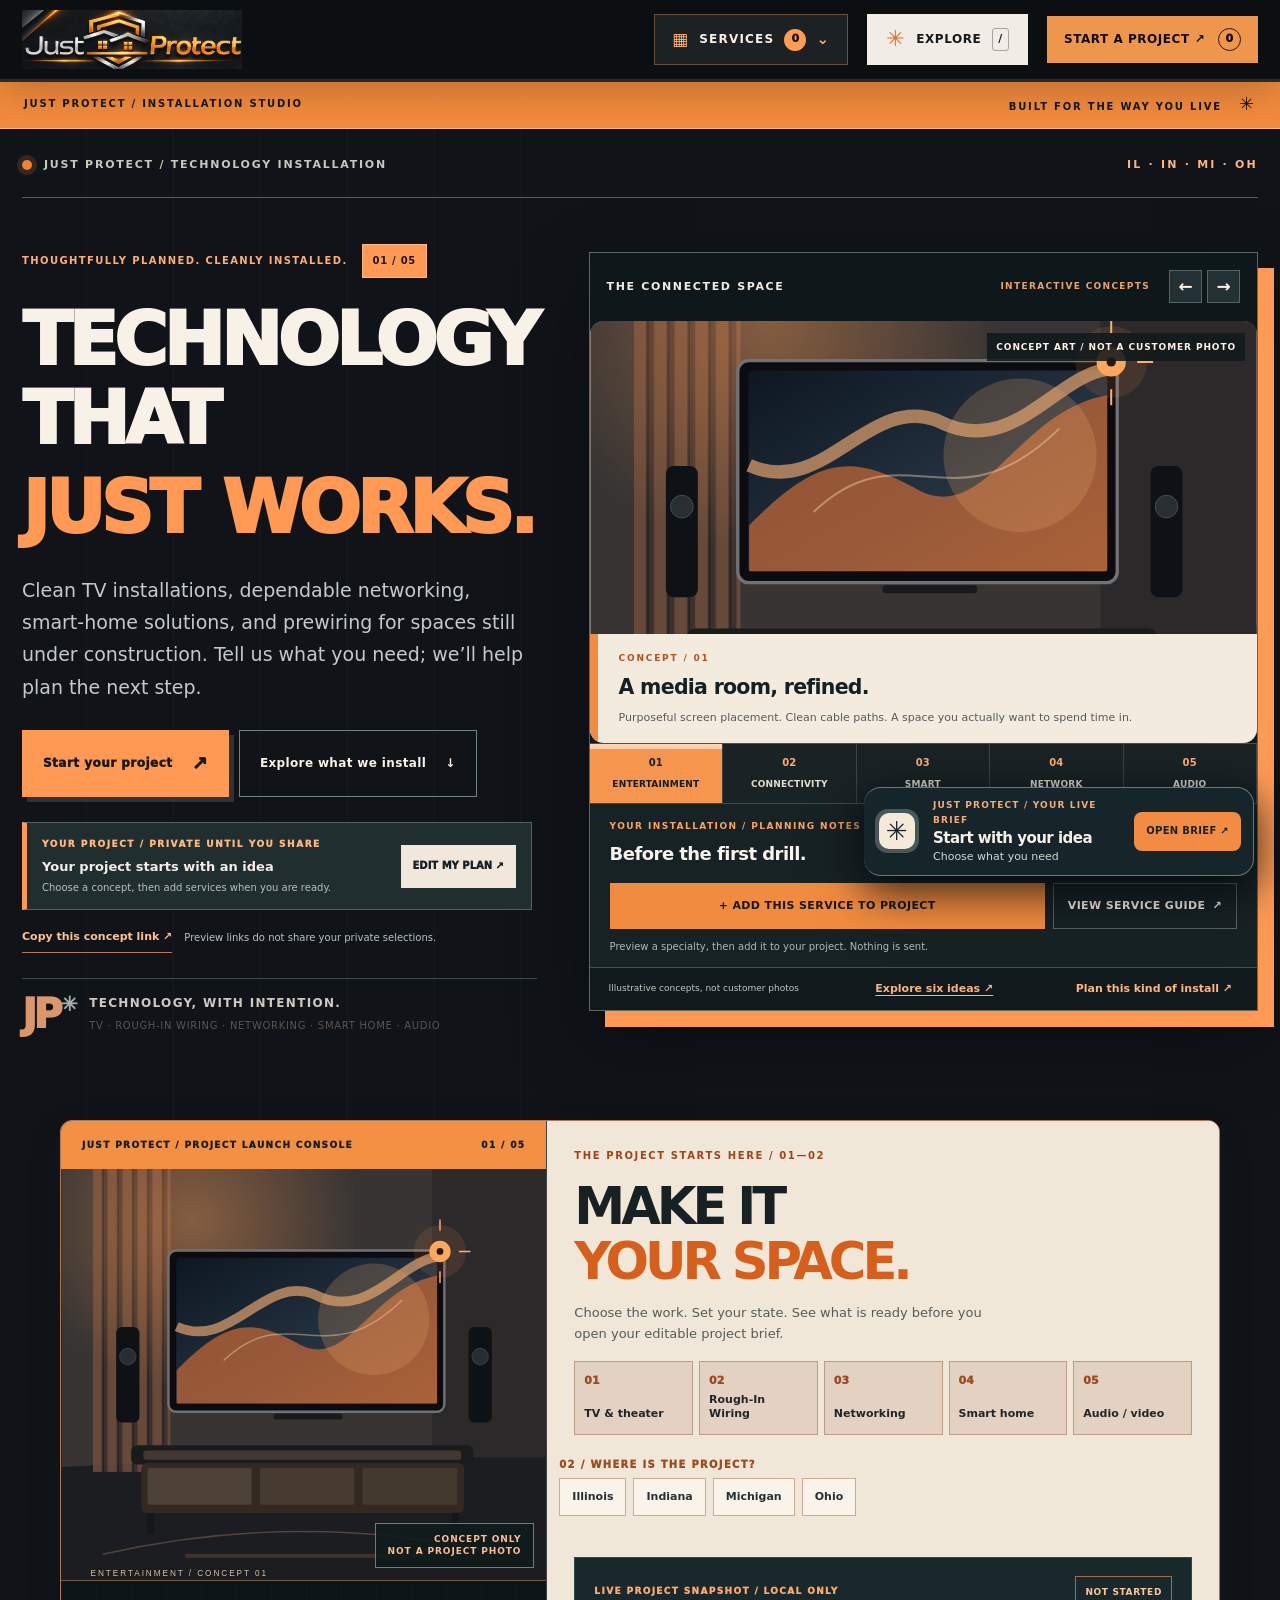
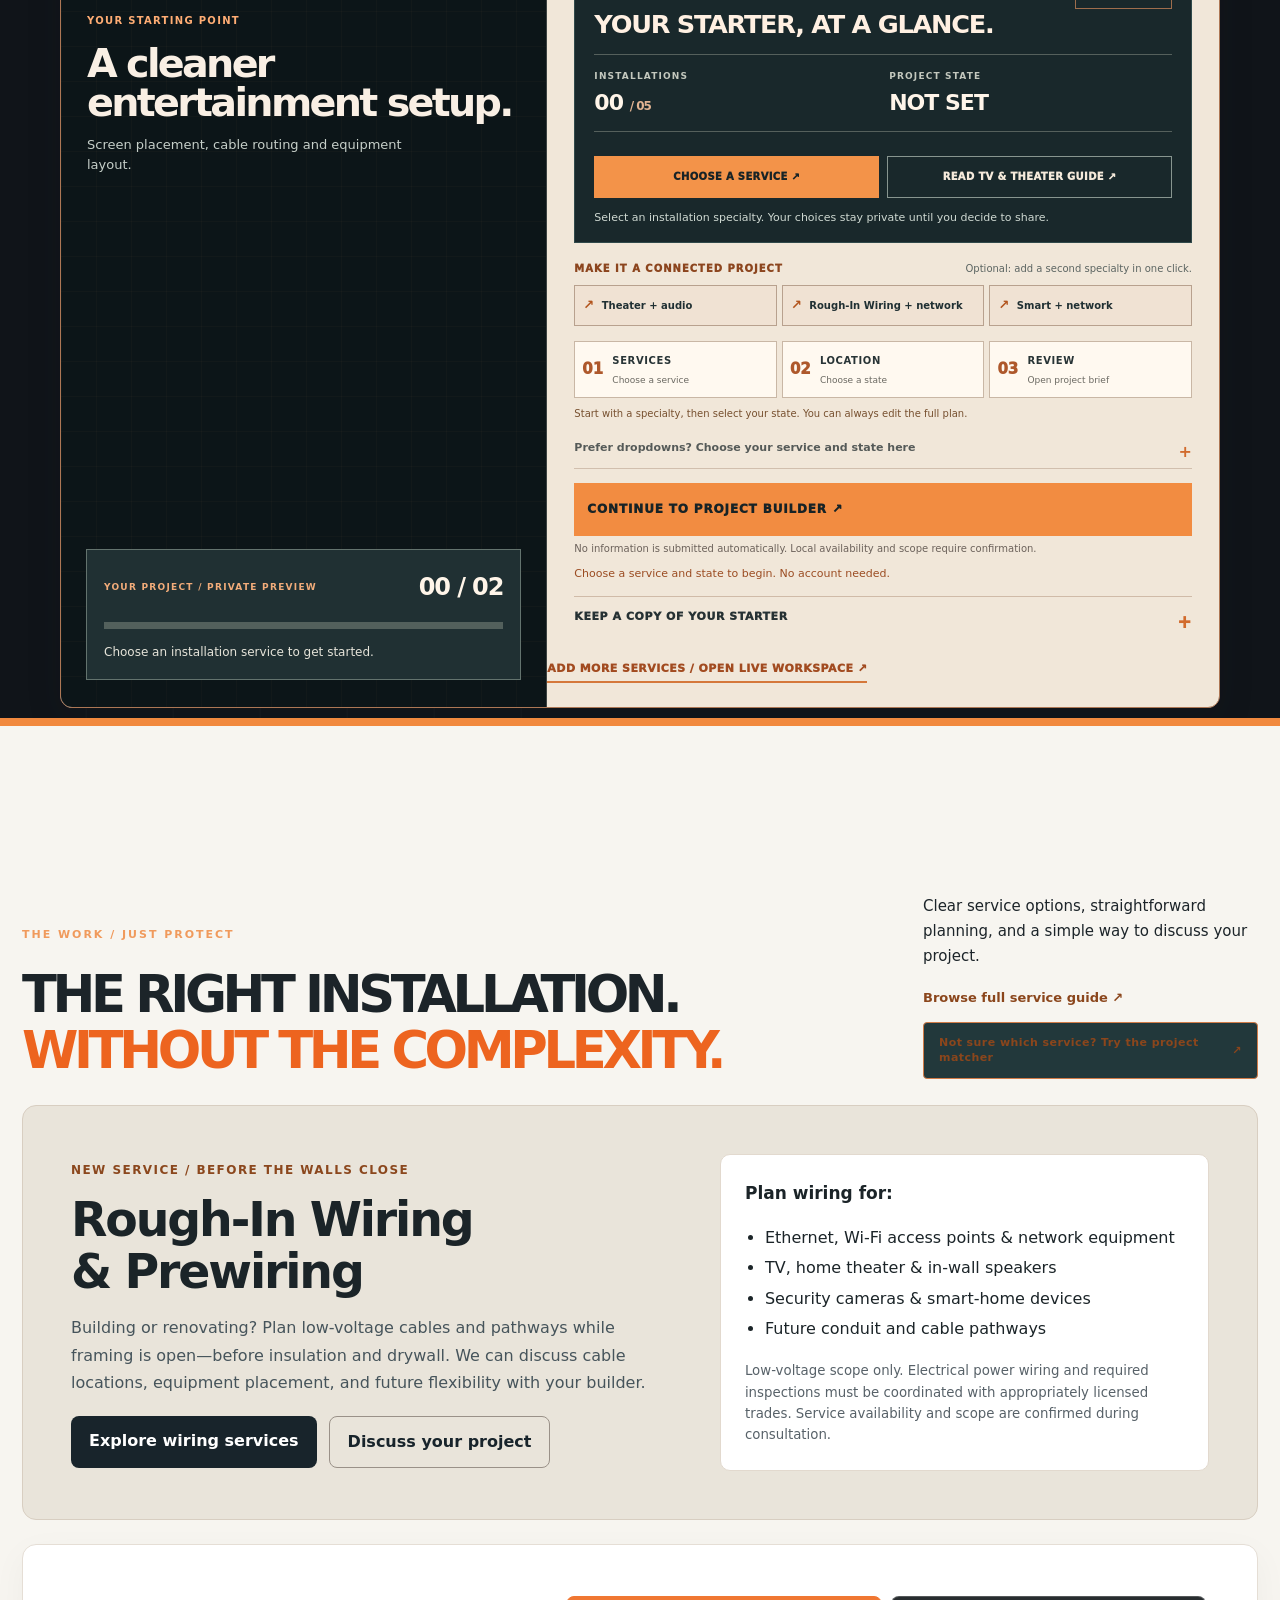
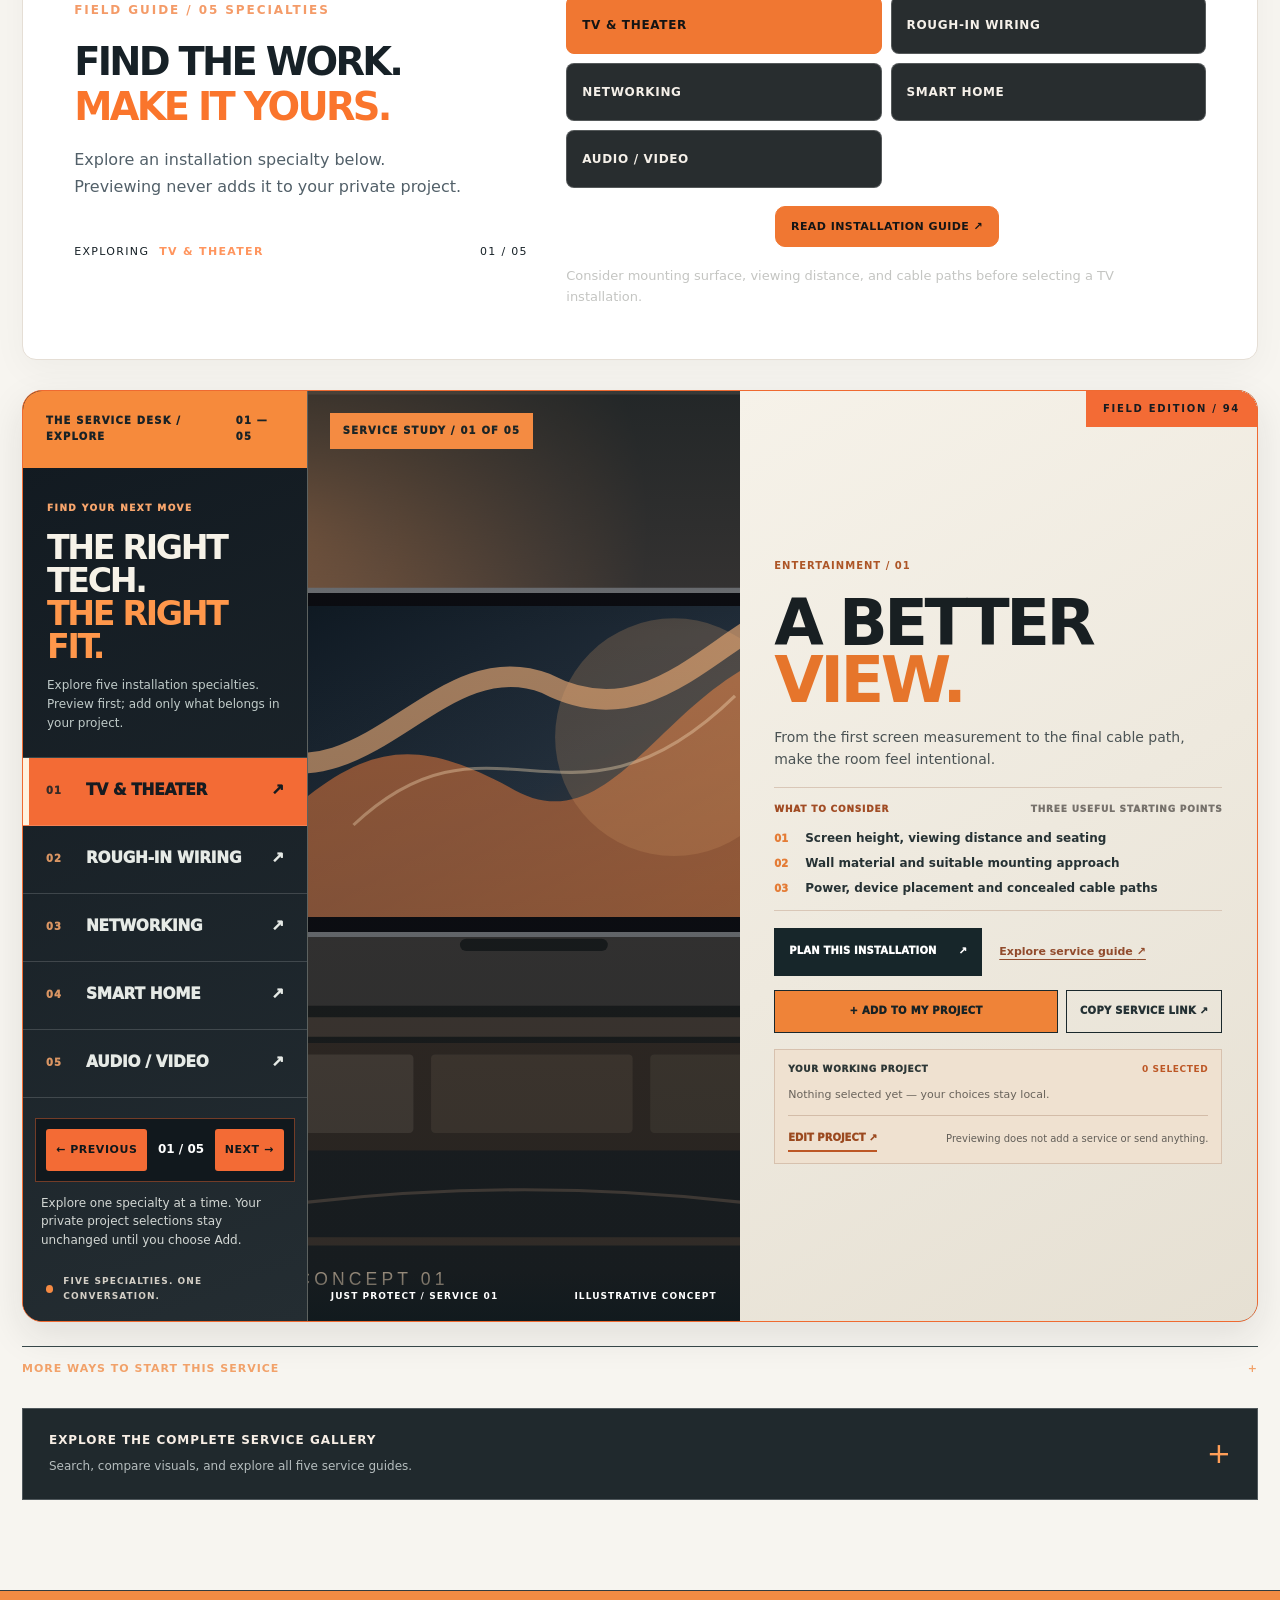
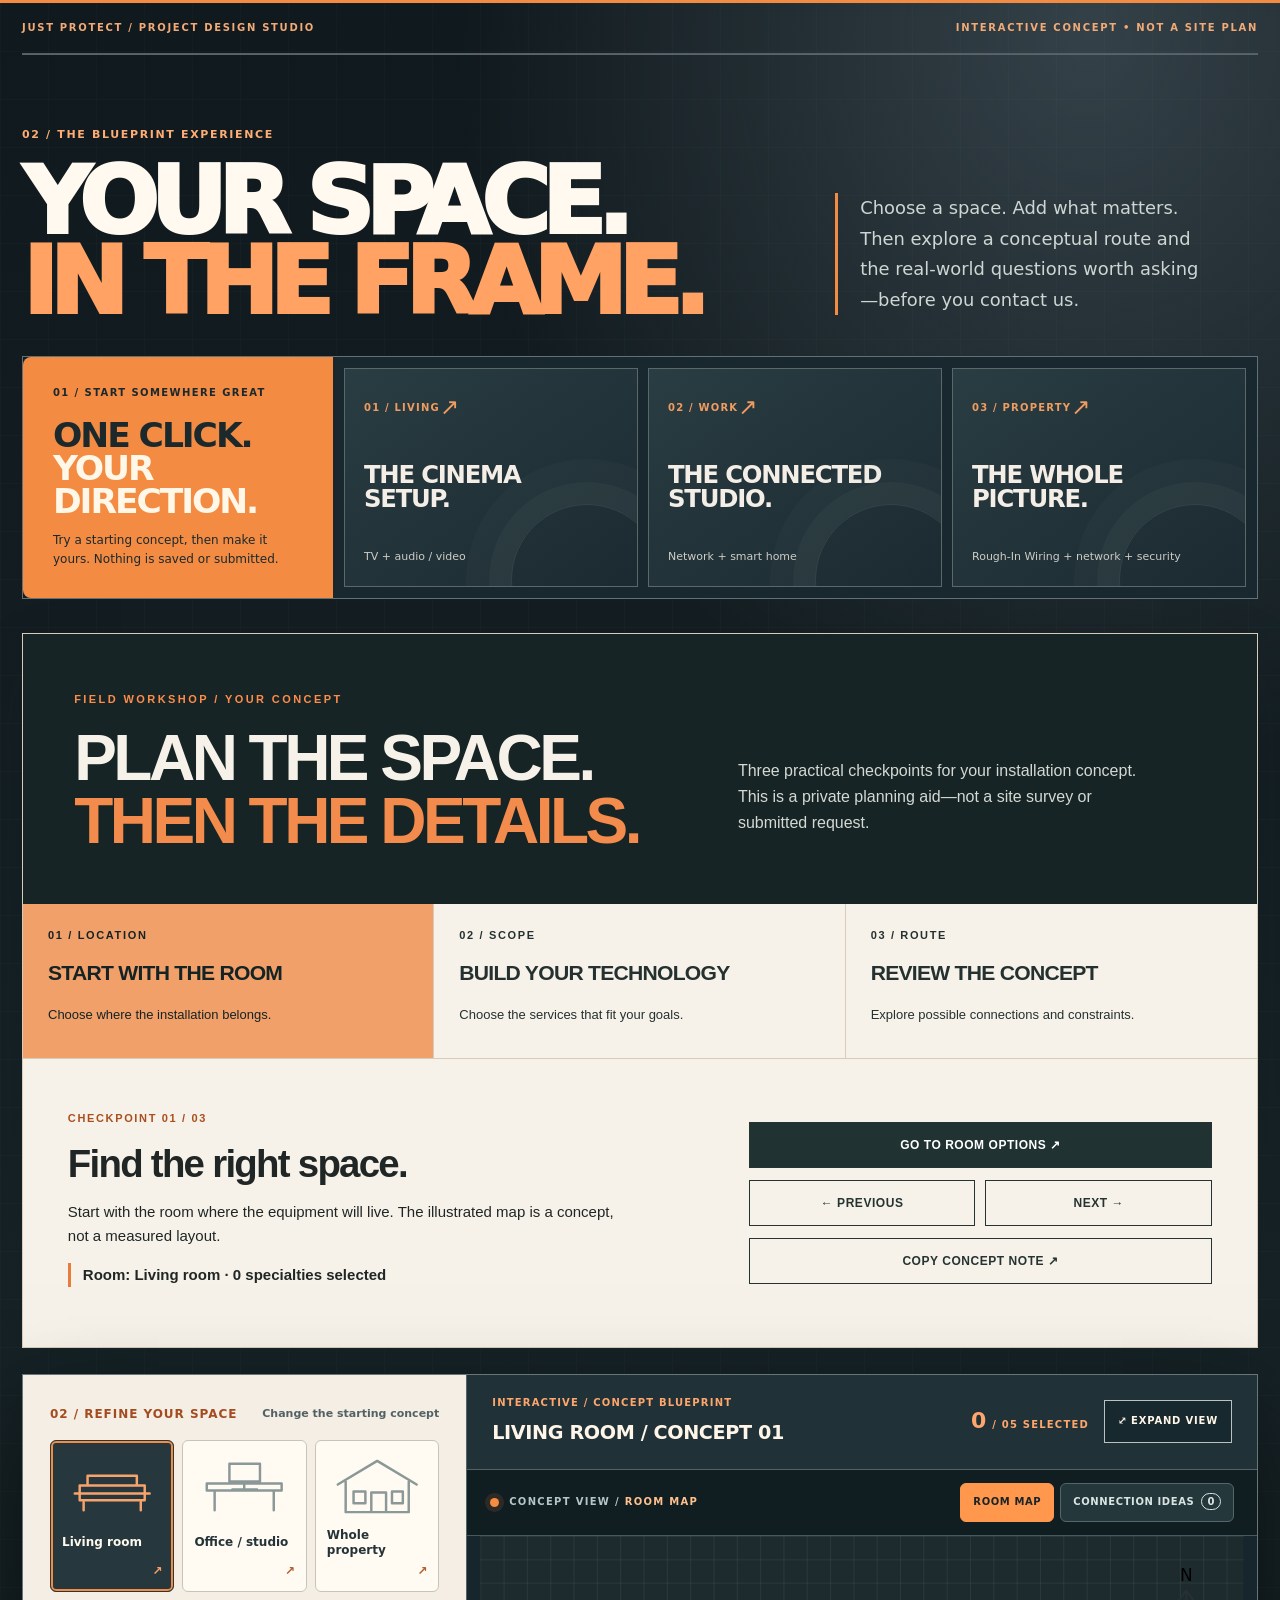
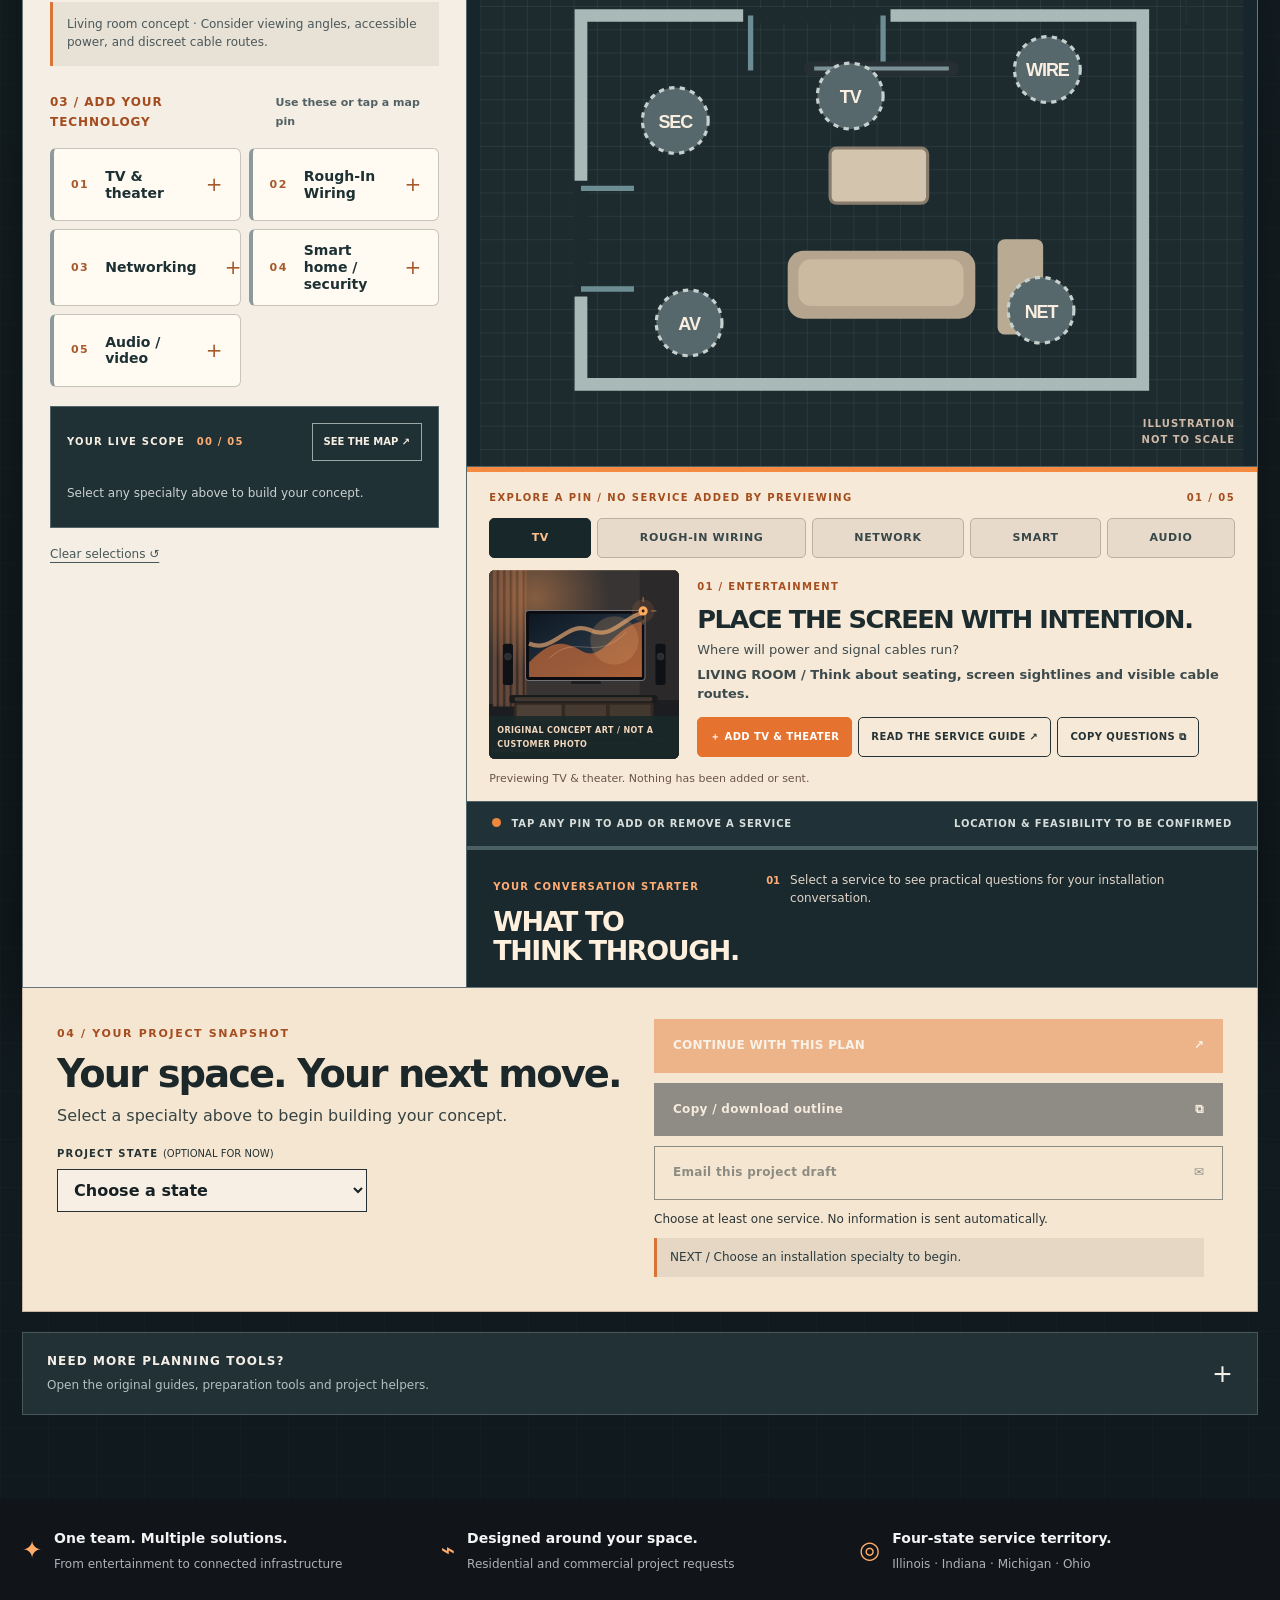
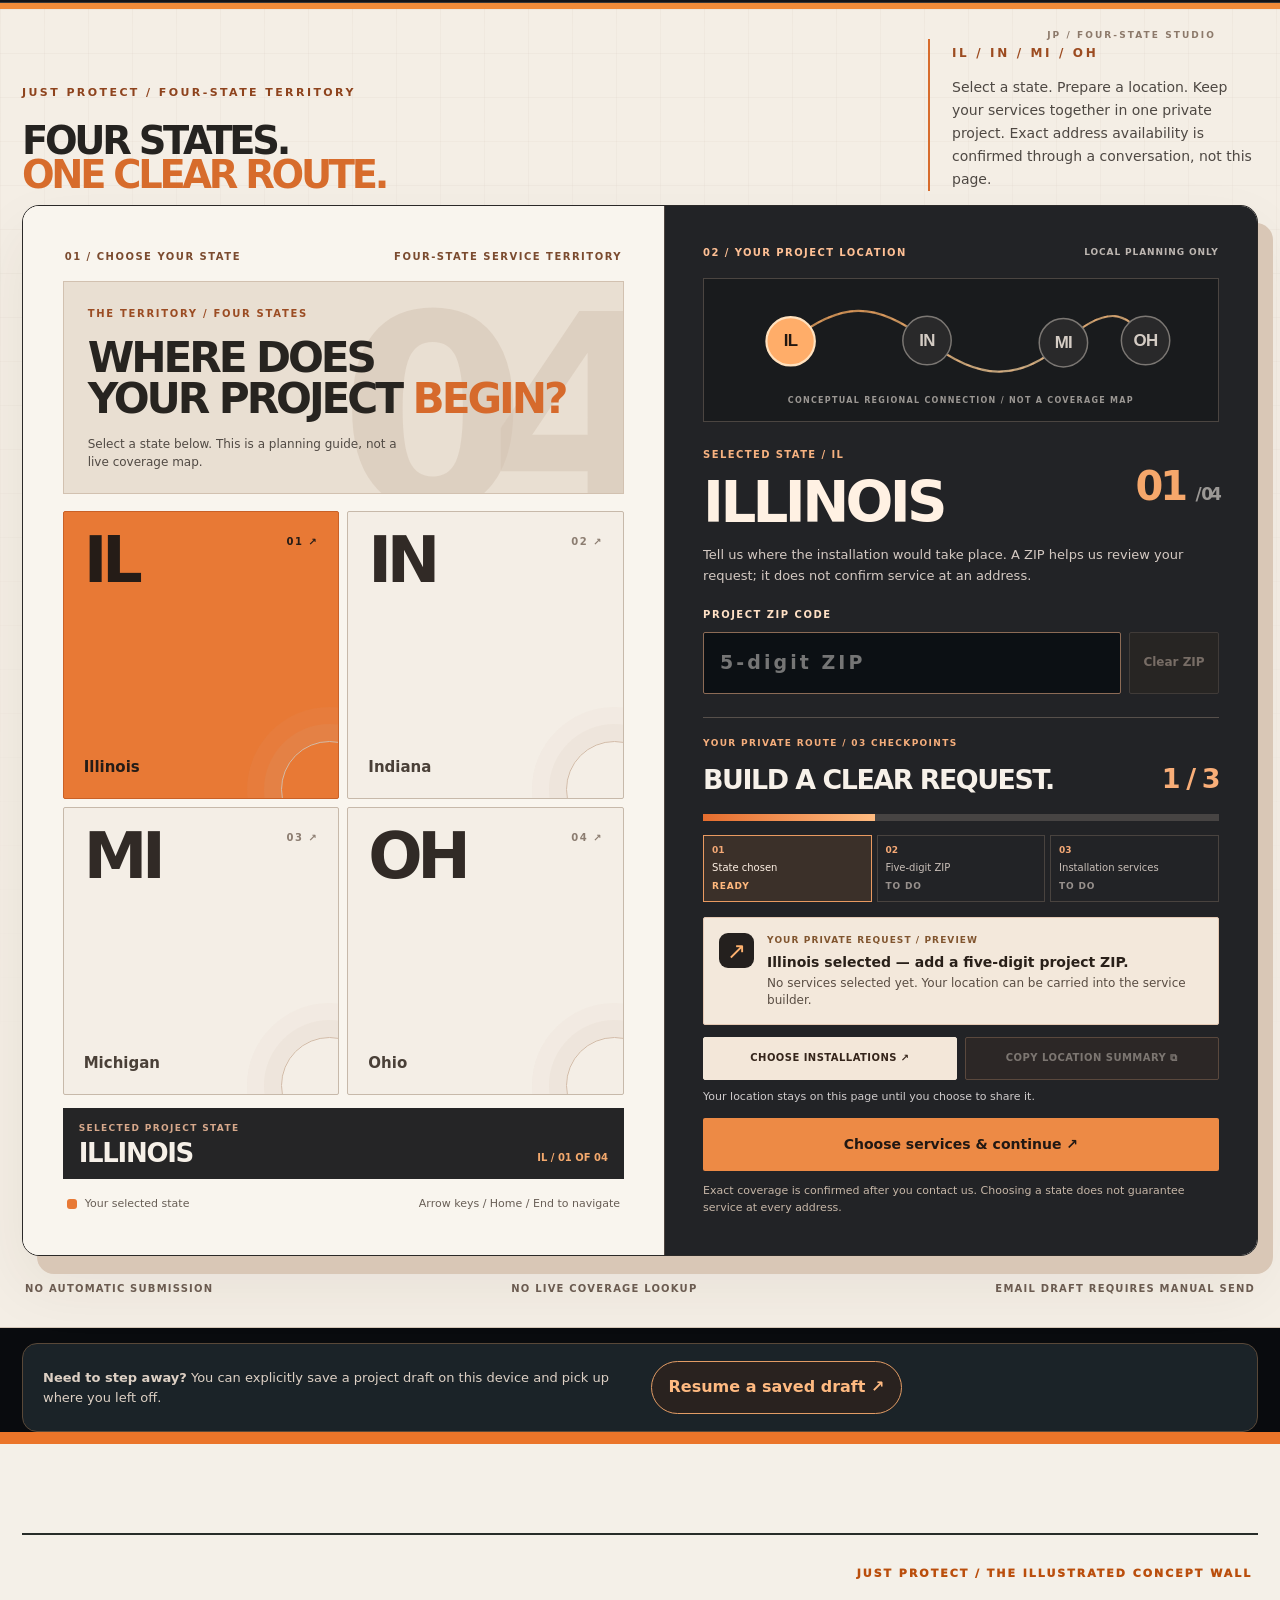
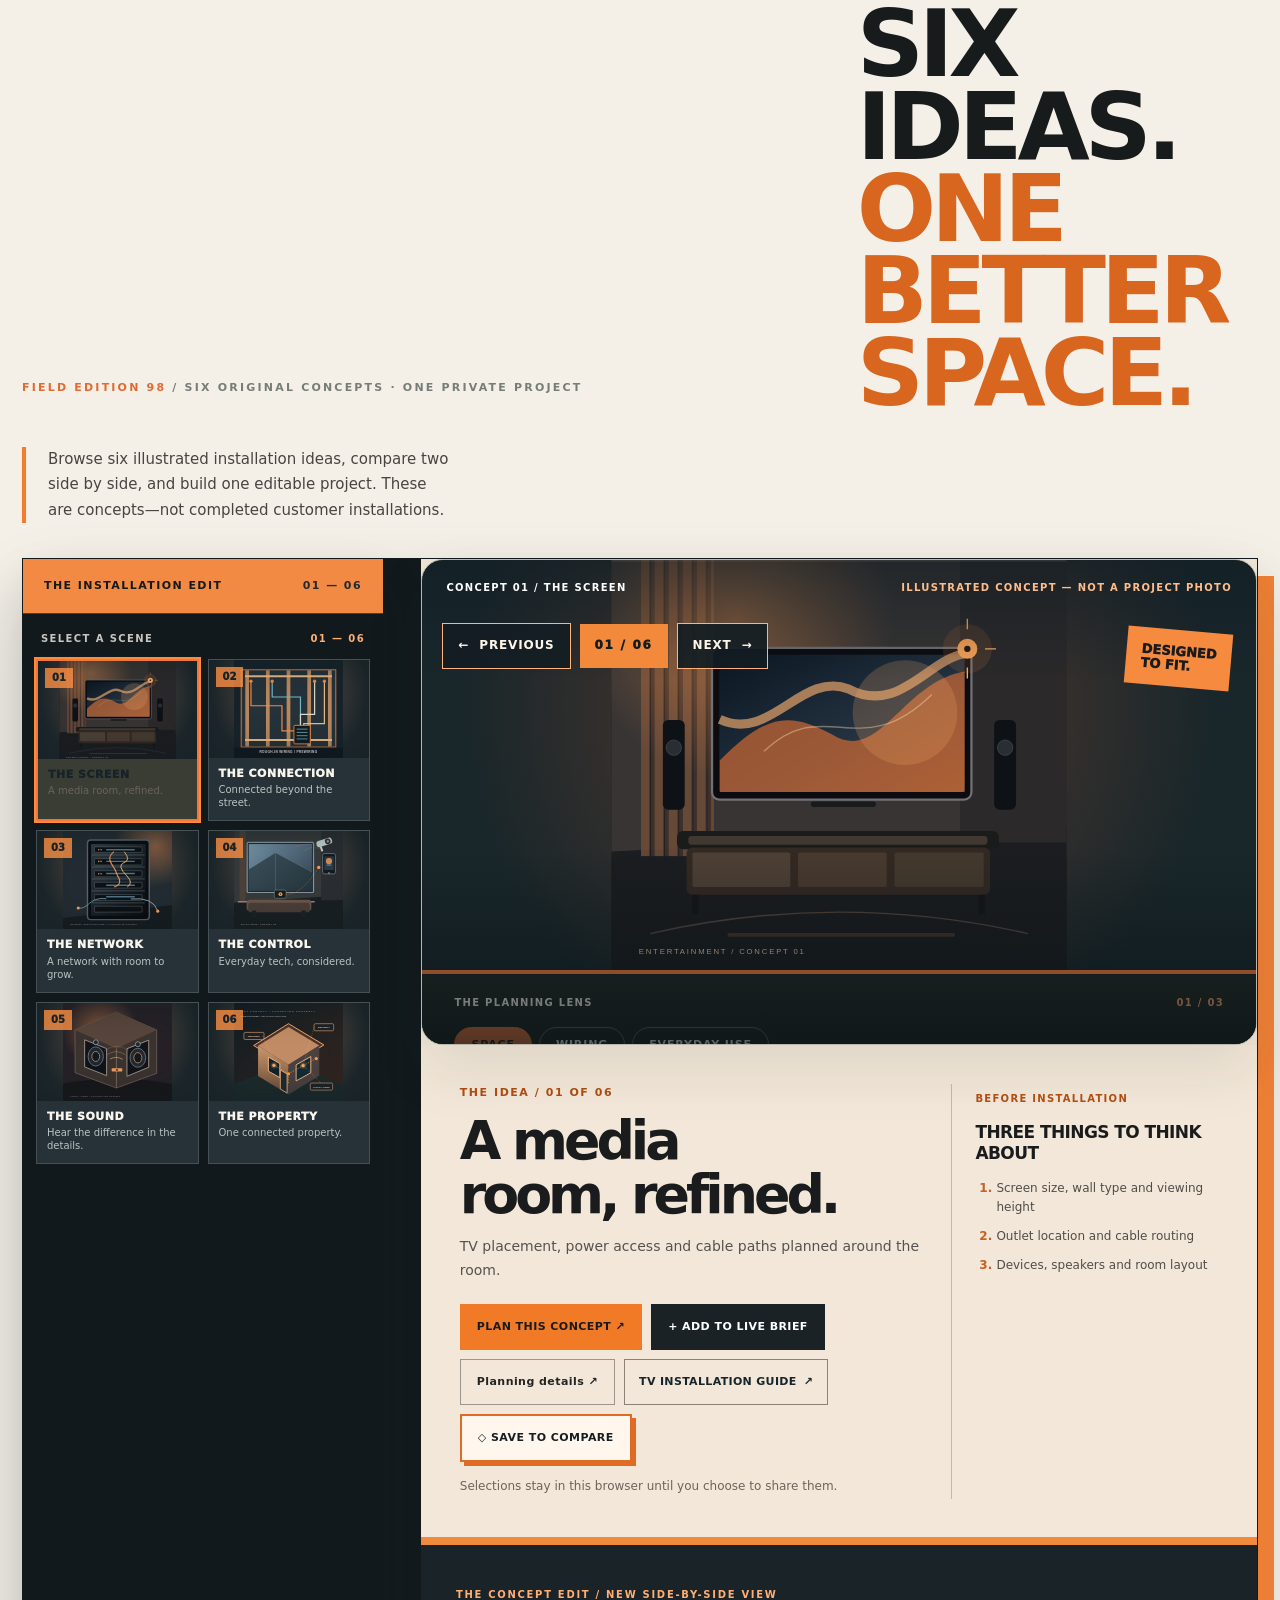
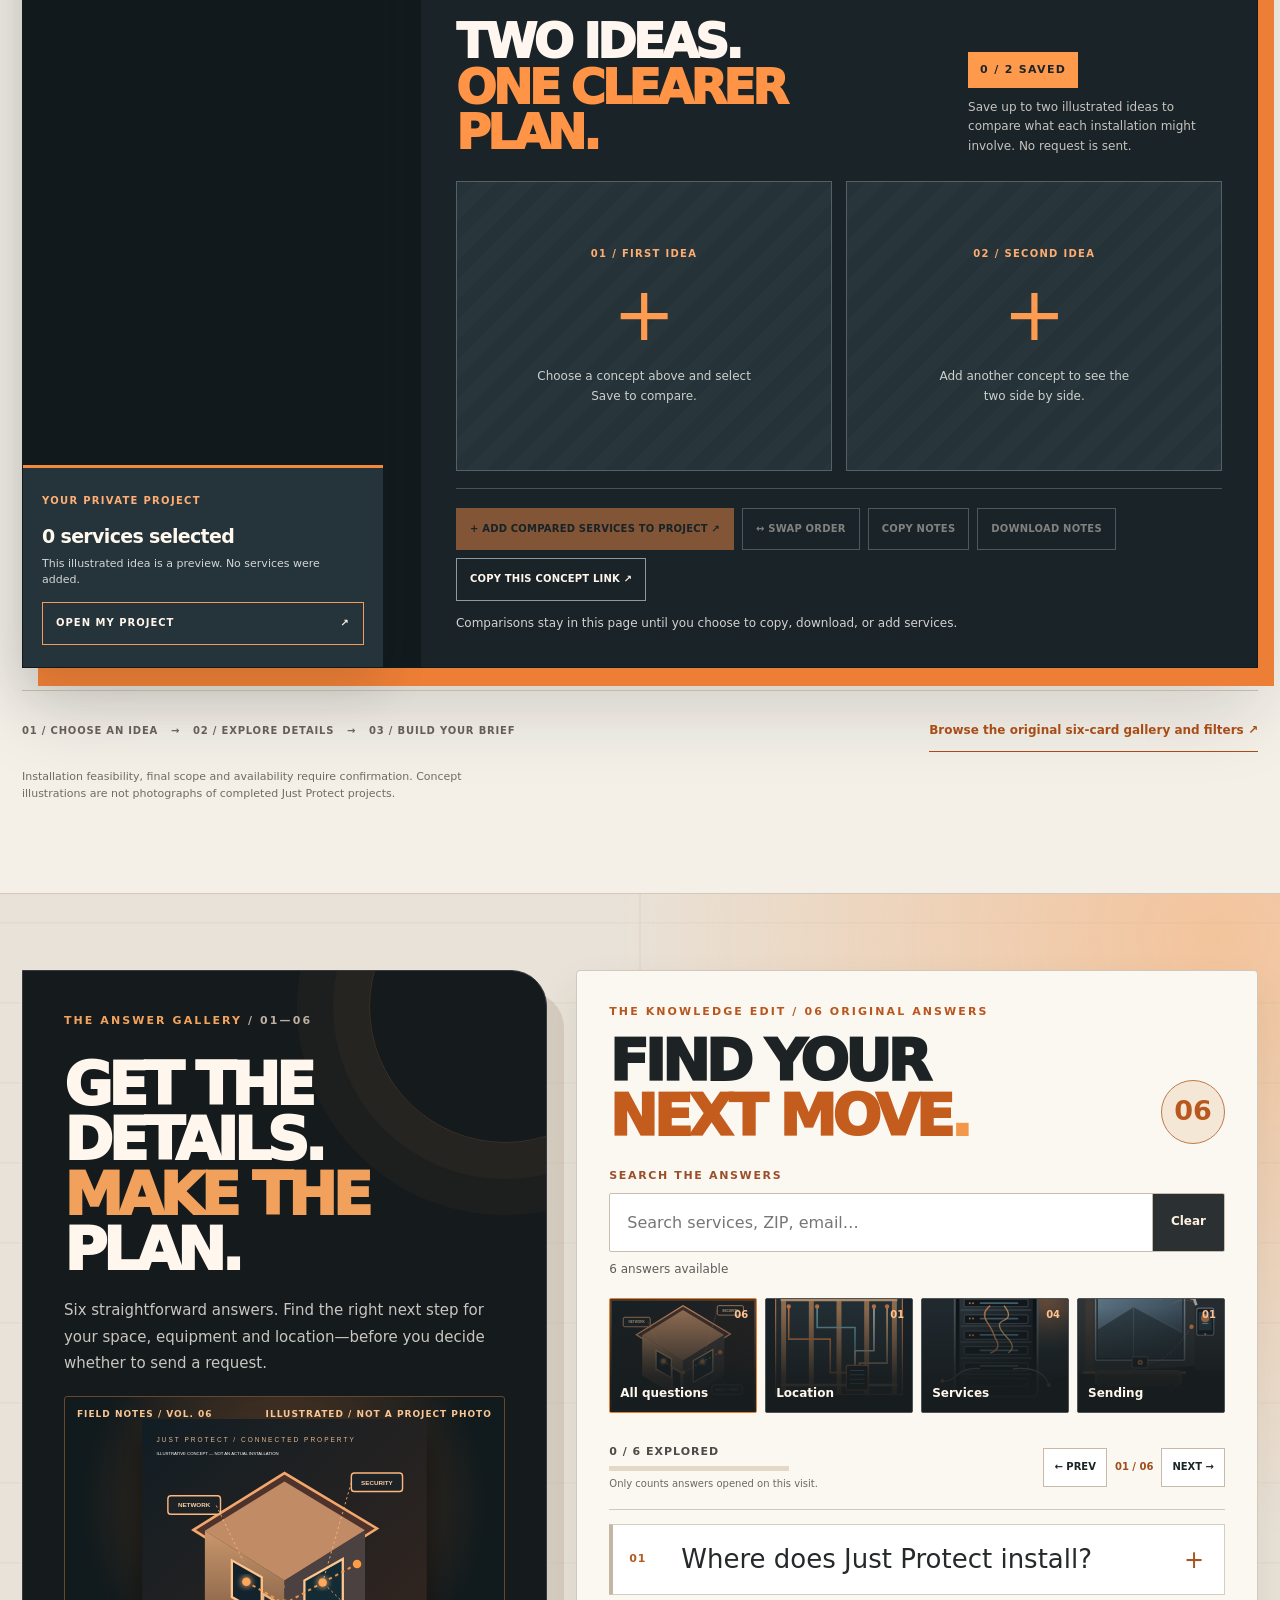
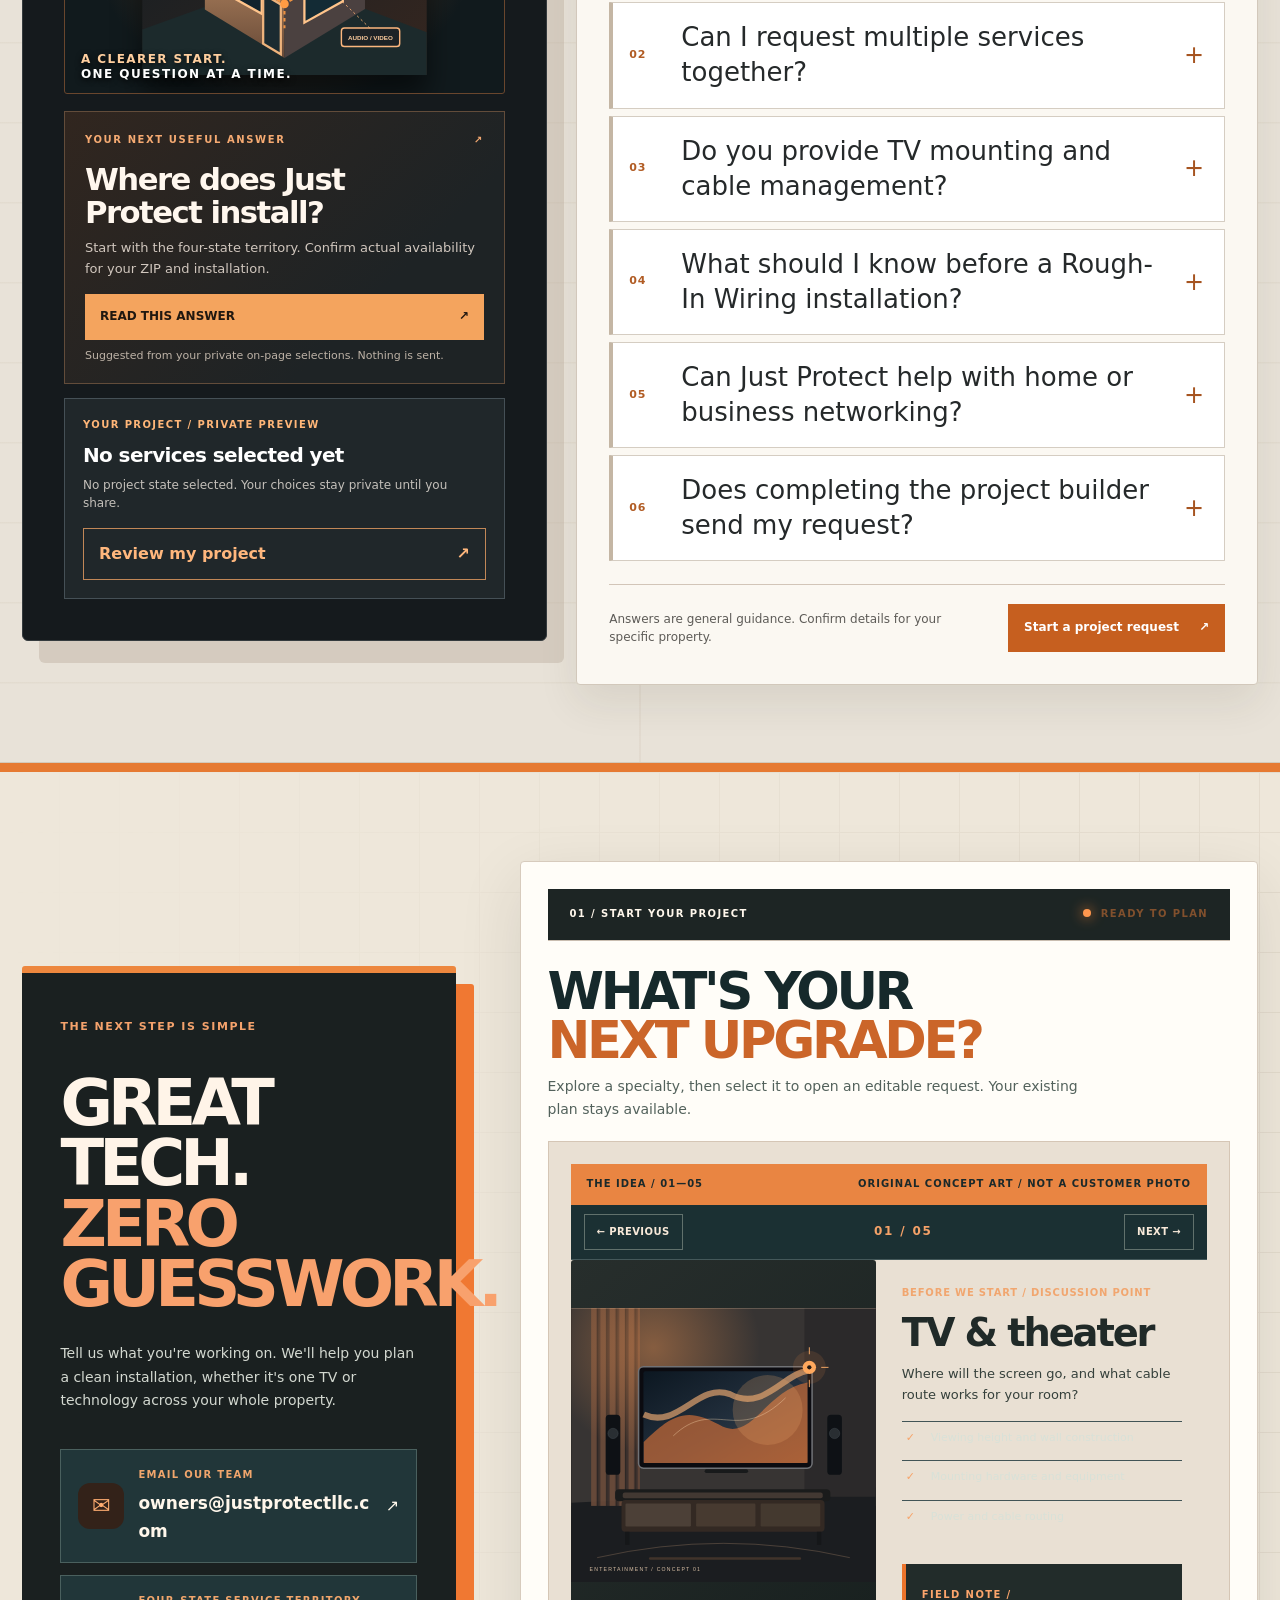
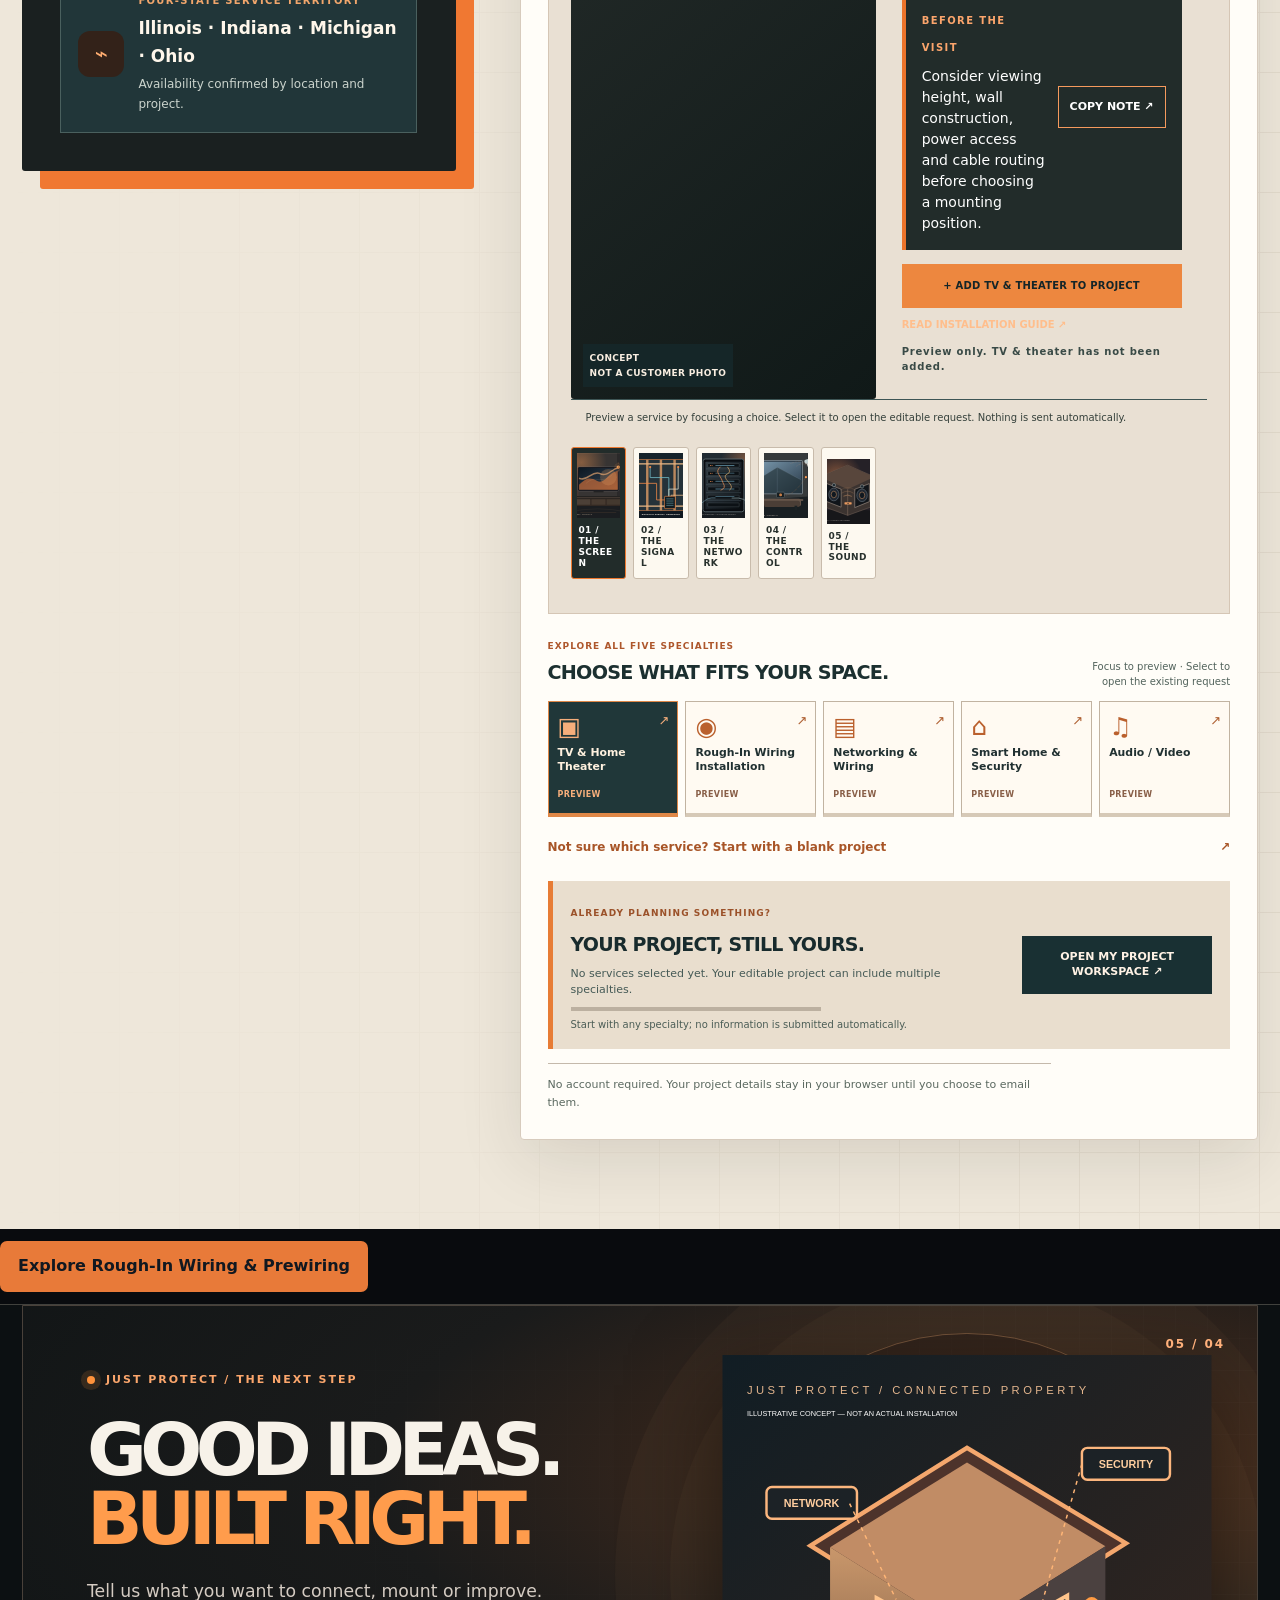
==== commit b950ad38: "V105: rebuild Starlink content as rough-in wiring" ====
--- a/index.html
+++ b/index.html
@@ -4,7 +4,7 @@
 :root{--bg:#090b0e;--panel:#14171b;--line:#303238;--orange:#ff902f;--light:#f6f4f1;--muted:#a6a9ae}*{box-sizing:border-box}html{scroll-behavior:smooth}body{margin:0;background:var(--bg);color:var(--light);font-family:Inter,ui-sans-serif,system-ui,-apple-system,Segoe UI,Arial,sans-serif}button,input,select,textarea{font:inherit}a{color:inherit;text-decoration:none}button{cursor:pointer}.shell{width:min(1240px,calc(100% - 44px));margin:auto}.eyebrow{text-transform:uppercase;letter-spacing:.2em;font-size:11px;font-weight:800;color:var(--orange)}.nav{height:84px;display:flex;align-items:center;justify-content:space-between;gap:20px}.top{position:sticky;top:0;z-index:30;background:#090b0ef2;border-bottom:1px solid #25272a;backdrop-filter:blur(15px)}.brand{display:flex;align-items:center;gap:11px;font-weight:850;letter-spacing:-.045em;font-size:23px;white-space:nowrap}.brand img{width:49px;height:49px;object-fit:contain;background:white;border-radius:9px;padding:3px}.brand em{font-style:normal;color:var(--orange)}.links{display:flex;align-items:center;gap:31px;font-size:13px;font-weight:650;color:#d2d3d5}.links a:hover{color:var(--orange)}.pill{display:inline-flex;align-items:center;justify-content:center;gap:12px;border:0;background:var(--orange);color:#130d09;font-weight:850;padding:15px 22px;border-radius:100px;transition:transform .2s,background .2s}.pill:hover{transform:translateY(-2px);background:#ffb46b}.pill.secondary{background:transparent;border:1px solid #67696c;color:white}.menu{display:none;background:none;color:white;border:1px solid #505157;border-radius:10px;padding:10px}.hero{position:relative;overflow:hidden;min-height:680px;display:flex;align-items:center;border-bottom:1px solid #2a2b2e;background:radial-gradient(circle at 78% 35%,#4b260e 0%,#1c1411 26%,#090b0e 63%)}.hero:after{content:"";position:absolute;inset:0;pointer-events:none;background:linear-gradient(90deg,#090b0e 0%,transparent 75%)}.hero .shell{position:relative;z-index:2;display:grid;grid-template-columns:1.08fr .92fr;gap:35px;align-items:center;padding-top:55px;padding-bottom:70px}.hero h1{font-size:clamp(55px,6.7vw,103px);line-height:.98;letter-spacing:-.085em;margin:22px 0 23px;max-width:800px}.hero h1 span{color:var(--orange)}.lead{color:#c5c5c7;line-height:1.75;font-size:17px;max-width:530px}.actions{display:flex;gap:12px;flex-wrap:wrap;margin-top:31px}.hero-art{position:relative;min-height:475px;border-radius:26px;overflow:hidden;border:1px solid #61422b;box-shadow:0 30px 100px #0008;background:linear-gradient(145deg,#241b17,#0a0b0e)}.hero-art img{width:100%;height:100%;position:absolute;inset:0;object-fit:cover;object-position:center}.hero-art .art-tag{position:absolute;bottom:18px;left:18px;right:18px;padding:16px;background:#090b0ec9;border:1px solid #ffffff2c;backdrop-filter:blur(10px);border-radius:13px;display:flex;justify-content:space-between;align-items:center;gap:15px;font-size:12px}.art-tag strong{font-size:14px}.metrics{display:flex;gap:28px;margin-top:45px;flex-wrap:wrap}.metrics div{border-left:2px solid var(--orange);padding-left:13px}.metrics strong{display:block;font-size:20px}.metrics span{color:#a5a7aa;font-size:12px}.strip{background:#f2eee8;color:#1c1d20;padding:17px 0}.strip .shell{display:flex;align-items:center;justify-content:space-between;gap:20px;flex-wrap:wrap;font-size:13px;font-weight:800}.states{display:flex;gap:20px;flex-wrap:wrap}.states span{white-space:nowrap}.section{padding:100px 0}.section-head{display:flex;justify-content:space-between;gap:30px;align-items:end;margin-bottom:38px}.section h2{font-size:clamp(35px,4.5vw,62px);letter-spacing:-.065em;line-height:1.05;margin:12px 0}.sub{color:var(--muted);line-height:1.7;max-width:490px}.services{display:grid;grid-template-columns:repeat(4,1fr);gap:15px}.service{position:relative;background:linear-gradient(145deg,#202327,#101215);border:1px solid #303236;border-radius:19px;min-height:365px;padding:24px;display:flex;flex-direction:column;justify-content:space-between;overflow:hidden;transition:transform .25s,border-color .25s}.service:hover{transform:translateY(-7px);border-color:var(--orange)}.service .num{color:#86888a;font-size:12px;font-weight:750}.service .glyph{font-size:67px;filter:drop-shadow(0 0 22px #ff8f3038);text-align:center;line-height:1.6}.service h3{font-size:23px;letter-spacing:-.045em;margin:0 0 8px}.service p{color:#a9aaad;font-size:13px;line-height:1.65;margin:0 0 20px}.service .go{color:var(--orange);font-weight:850;font-size:13px}.feature{display:grid;grid-template-columns:1fr 1fr;gap:0;background:#eae6df;color:#17191d;border-radius:25px;overflow:hidden}.feature-visual{min-height:460px;background:radial-gradient(circle at center,#77401f,#161515 70%);display:grid;place-items:center;padding:35px}.feature-visual img{width:100%;max-width:480px;filter:drop-shadow(0 20px 30px #0008)}.feature-copy{padding:clamp(30px,5vw,75px);display:flex;flex-direction:column;justify-content:center}.feature-copy h2{font-size:clamp(35px,4vw,58px)}.feature-copy p{color:#4c5056;line-height:1.8}.feature-copy .eyebrow{color:#b75b16}.steps{display:grid;grid-template-columns:repeat(3,1fr);gap:15px}.step{border-top:1px solid #6c6e70;padding:24px 0}.step b{color:var(--orange);font-size:13px}.step h3{font-size:24px;letter-spacing:-.04em}.step p{color:#a6a8ac;line-height:1.7;font-size:14px}.cta{padding:65px;background:radial-gradient(circle at 90% 0,#a74b0b,#2c1710 38%,#131517 75%);border:1px solid #703d20;border-radius:25px;display:flex;justify-content:space-between;align-items:center;gap:35px}.cta h2{margin:10px 0;font-size:clamp(35px,4vw,59px);letter-spacing:-.06em}.cta p{color:#ddd0c6}.footer{padding:45px 0;border-top:1px solid #292b2e;color:#a9aaad}.footer .shell{display:flex;justify-content:space-between;align-items:center;gap:25px;flex-wrap:wrap}.footer small{font-size:12px}.modal{position:fixed;inset:0;z-index:50;background:#000c;display:none;align-items:center;justify-content:center;padding:20px}.modal.open{display:flex}.dialog{width:min(600px,100%);max-height:92vh;overflow:auto;background:#191b1f;border:1px solid #494b4e;border-radius:23px;padding:30px;box-shadow:0 25px 90px #000}.dialog-head{display:flex;align-items:center;justify-content:space-between}.close{border:1px solid #555;background:none;color:white;border-radius:50%;height:37px;width:37px;font-size:20px}.dialog h2{font-size:34px;letter-spacing:-.06em;margin:14px 0}.progress{display:flex;gap:6px;margin:20px 0}.progress span{height:4px;flex:1;background:#444;border-radius:8px}.progress span.active{background:var(--orange)}.field{display:grid;gap:8px;margin:15px 0}.field label{font-size:13px;font-weight:700}.field input,.field select,.field textarea{width:100%;border:1px solid #50535a;background:#0f1114;color:white;border-radius:10px;padding:13px;outline-color:var(--orange)}.field textarea{min-height:100px}.choices{display:grid;grid-template-columns:1fr 1fr;gap:10px}.choice{border:1px solid #55585c;border-radius:12px;padding:15px;background:#202226;color:white;text-align:left;font-weight:750}.choice.selected{border-color:var(--orange);background:#3b271c}.dialog-actions{display:flex;justify-content:space-between;gap:12px;margin-top:22px}.notice{font-size:12px;color:#a7a8ab;line-height:1.6}.mobile-cta{display:none}@media(max-width:960px){.links{display:none;position:absolute;top:84px;left:0;right:0;background:#101114;padding:25px;flex-direction:column;align-items:stretch}.links.open{display:flex}.menu{display:block}.hero .shell{grid-template-columns:1fr}.hero-art{min-height:340px}.services{grid-template-columns:repeat(2,1fr)}.feature{grid-template-columns:1fr}.feature-visual{min-height:320px}}@media(max-width:600px){.shell{width:min(100% - 30px,1240px)}.nav{height:70px}.links{top:70px}.brand{font-size:19px}.brand img{height:41px;width:41px}.nav>.pill{display:none}.hero{min-height:0}.hero .shell{padding-top:65px;padding-bottom:50px;gap:28px}.hero h1{font-size:clamp(50px,12vw,75px)}.hero-art{min-height:260px}.lead{font-size:15px}.metrics{gap:15px}.section{padding:65px 0}.section-head{display:block}.services{grid-template-columns:1fr}.service{min-height:255px}.service .glyph{position:absolute;right:18px;top:20px;font-size:56px}.service h3{max-width:75%}.steps{grid-template-columns:1fr}.cta{padding:32px;display:block}.cta .pill{margin-top:15px}.dialog{padding:20px}.choices{grid-template-columns:1fr}.mobile-cta{display:flex;position:fixed;bottom:0;left:0;right:0;z-index:20;background:#101114;border-top:1px solid #4b3426;padding:10px 15px}.mobile-cta .pill{width:100%}.footer{padding-bottom:95px}}@media(prefers-reduced-motion:reduce){*,*:before,*:after{scroll-behavior:auto!important;transition:none!important}}
 
 /* V11: visual system and interactive service explorer */
-:root{--orange:#ee974c;--orange-bright:#ffb46e}.hero{background:radial-gradient(circle at 80% 25%,#6c3619 0%,#20130e 30%,#090b0e 70%)}.hero h1{font-weight:900}.hero h1 span,.accent{color:var(--orange-bright)}.pill{border-radius:12px}.pill:focus-visible,.choice:focus-visible,.explore-tab:focus-visible,.menu:focus-visible,a:focus-visible{outline:3px solid #ffd3a3;outline-offset:3px}.service{min-height:400px;padding:22px}.services{grid-template-columns:repeat(5,minmax(0,1fr));gap:12px}.service h3{font-size:20px}.service-art{height:175px;position:relative;display:grid;place-items:center;overflow:hidden;border-radius:12px;background:radial-gradient(circle at 60% 20%,#5d3927,#161a20 68%);border:1px solid #55402f}.tv-screen{width:78%;height:55%;border:6px solid #18191d;border-radius:5px;background:linear-gradient(135deg,#ffb76b,#8c3b24 50%,#192f3c 51%,#0a111b);box-shadow:0 0 0 2px #79726c,0 18px 28px #0009}.tv-console{position:absolute;bottom:18px;width:75%;height:10px;background:#a17a54;border-radius:2px}.dish{width:95px;height:46px;border:7px solid #d3c4b4;border-top:0;border-radius:0 0 80px 80px;transform:rotate(-24deg);box-shadow:0 8px 20px #0008}.dish:after{content:'';position:absolute;width:5px;height:57px;background:#b6a9a0;left:48px;top:35px;transform:rotate(20deg)}.signal{position:absolute;top:20px;right:35px;width:35px;height:35px;border-top:3px solid #ffb46e;border-right:3px solid #ffb46e;border-radius:0 100% 0 0}.rack{width:95px;height:115px;border:5px solid #a8a9a9;border-radius:5px;background:repeating-linear-gradient(to bottom,#151b22 0 17px,#d89152 18px 20px,#252d35 21px 27px);box-shadow:0 15px 28px #000a}.home-outline{width:110px;height:88px;border:6px solid #e2ad76;transform:rotate(0deg);border-top:0;position:relative;margin-top:35px}.home-outline:before{content:'';position:absolute;left:6px;top:-42px;width:83px;height:83px;border-left:6px solid #e2ad76;border-top:6px solid #e2ad76;transform:rotate(45deg)}.home-dot{position:absolute;bottom:39px;width:25px;height:35px;border:4px solid #ffb46e;border-radius:5px}.speaker{width:76px;height:126px;border-radius:9px;border:5px solid #9f9188;background:radial-gradient(circle at 50% 72%,#131820 0 23px,#e5a66c 24px 28px,#252b30 29px),radial-gradient(circle at 50% 23%,#171a1f 0 11px,#d8a16e 12px 15px,#252b30 16px);box-shadow:12px 10px 20px #0008}.explorer{border:1px solid #44372d;border-radius:25px;overflow:hidden;background:#13161b}.explorer-tabs{display:flex;flex-wrap:wrap;gap:8px;padding:16px;border-bottom:1px solid #3b3430}.explore-tab{background:#23262b;color:#d3d4d5;border:1px solid #494949;padding:12px 17px;border-radius:100px;cursor:pointer;font-weight:700}.explore-tab.active{background:#f3a360;color:#15110d;border-color:#f3a360}.explorer-body{display:grid;grid-template-columns:1fr 1fr;min-height:370px}.explorer-graphic{display:grid;place-items:center;background:radial-gradient(circle at 55% 35%,#a05c34,#272026 53%,#0e1115 80%);padding:35px}.preview-monitor{width:min(78%,340px);aspect-ratio:16/10;background:linear-gradient(135deg,#d8925c 0%,#6b3625 45%,#162d38 46%,#0d1118 100%);border:11px solid #17191e;box-shadow:0 0 0 2px #9c8b7c,0 40px 45px #000a;position:relative;border-radius:6px}.preview-monitor span{position:absolute;bottom:-34px;left:40%;width:20%;height:22px;background:#8c8078}.explorer-copy{padding:clamp(30px,5vw,65px);display:flex;flex-direction:column;justify-content:center;align-items:start}.explorer-copy h3{font-size:clamp(30px,3.5vw,50px);letter-spacing:-.06em;line-height:1.05;margin:13px 0}.explorer-copy p{color:#bcbec1;line-height:1.8}.tags{display:flex;flex-wrap:wrap;gap:7px;margin:12px 0 24px}.tags span{border:1px solid #68503e;border-radius:100px;padding:7px 10px;font-size:11px;color:#f2d1b3}.faq-list{max-width:880px}.faq-list details{border-bottom:1px solid #48484a;padding:21px 0}.faq-list summary{cursor:pointer;font-size:18px;font-weight:750;list-style-position:outside}.faq-list details p{color:#b8b9bb;line-height:1.8;max-width:730px}.strip{background:#e9e2d9}.brand img{background:#fff}.service .go{background:none;border:0;padding:0;text-align:left}.service .go:hover{text-decoration:underline}
+:root{--orange:#ee974c;--orange-bright:#ffb46e}.hero{background:radial-gradient(circle at 80% 25%,#6c3619 0%,#20130e 30%,#090b0e 70%)}.hero h1{font-weight:900}.hero h1 span,.accent{color:var(--orange-bright)}.pill{border-radius:12px}.pill:focus-visible,.choice:focus-visible,.explore-tab:focus-visible,.menu:focus-visible,a:focus-visible{outline:3px solid #ffd3a3;outline-offset:3px}.service{min-height:400px;padding:22px}.services{grid-template-columns:repeat(5,minmax(0,1fr));gap:12px}.service h3{font-size:20px}.service-art{height:175px;position:relative;display:grid;place-items:center;overflow:hidden;border-radius:12px;background:radial-gradient(circle at 60% 20%,#5d3927,#161a20 68%);border:1px solid #55402f}.tv-screen{width:78%;height:55%;border:6px solid #18191d;border-radius:5px;background:linear-gradient(135deg,#ffb76b,#8c3b24 50%,#192f3c 51%,#0a111b);box-shadow:0 0 0 2px #79726c,0 18px 28px #0009}.tv-console{position:absolute;bottom:18px;width:75%;height:10px;background:#a17a54;border-radius:2px}.cable pathway{width:95px;height:46px;border:7px solid #d3c4b4;border-top:0;border-radius:0 0 80px 80px;transform:rotate(-24deg);box-shadow:0 8px 20px #0008}.cable pathway:after{content:'';position:absolute;width:5px;height:57px;background:#b6a9a0;left:48px;top:35px;transform:rotate(20deg)}.signal{position:absolute;top:20px;right:35px;width:35px;height:35px;border-top:3px solid #ffb46e;border-right:3px solid #ffb46e;border-radius:0 100% 0 0}.rack{width:95px;height:115px;border:5px solid #a8a9a9;border-radius:5px;background:repeating-linear-gradient(to bottom,#151b22 0 17px,#d89152 18px 20px,#252d35 21px 27px);box-shadow:0 15px 28px #000a}.home-outline{width:110px;height:88px;border:6px solid #e2ad76;transform:rotate(0deg);border-top:0;position:relative;margin-top:35px}.home-outline:before{content:'';position:absolute;left:6px;top:-42px;width:83px;height:83px;border-left:6px solid #e2ad76;border-top:6px solid #e2ad76;transform:rotate(45deg)}.home-dot{position:absolute;bottom:39px;width:25px;height:35px;border:4px solid #ffb46e;border-radius:5px}.speaker{width:76px;height:126px;border-radius:9px;border:5px solid #9f9188;background:radial-gradient(circle at 50% 72%,#131820 0 23px,#e5a66c 24px 28px,#252b30 29px),radial-gradient(circle at 50% 23%,#171a1f 0 11px,#d8a16e 12px 15px,#252b30 16px);box-shadow:12px 10px 20px #0008}.explorer{border:1px solid #44372d;border-radius:25px;overflow:hidden;background:#13161b}.explorer-tabs{display:flex;flex-wrap:wrap;gap:8px;padding:16px;border-bottom:1px solid #3b3430}.explore-tab{background:#23262b;color:#d3d4d5;border:1px solid #494949;padding:12px 17px;border-radius:100px;cursor:pointer;font-weight:700}.explore-tab.active{background:#f3a360;color:#15110d;border-color:#f3a360}.explorer-body{display:grid;grid-template-columns:1fr 1fr;min-height:370px}.explorer-graphic{display:grid;place-items:center;background:radial-gradient(circle at 55% 35%,#a05c34,#272026 53%,#0e1115 80%);padding:35px}.preview-monitor{width:min(78%,340px);aspect-ratio:16/10;background:linear-gradient(135deg,#d8925c 0%,#6b3625 45%,#162d38 46%,#0d1118 100%);border:11px solid #17191e;box-shadow:0 0 0 2px #9c8b7c,0 40px 45px #000a;position:relative;border-radius:6px}.preview-monitor span{position:absolute;bottom:-34px;left:40%;width:20%;height:22px;background:#8c8078}.explorer-copy{padding:clamp(30px,5vw,65px);display:flex;flex-direction:column;justify-content:center;align-items:start}.explorer-copy h3{font-size:clamp(30px,3.5vw,50px);letter-spacing:-.06em;line-height:1.05;margin:13px 0}.explorer-copy p{color:#bcbec1;line-height:1.8}.tags{display:flex;flex-wrap:wrap;gap:7px;margin:12px 0 24px}.tags span{border:1px solid #68503e;border-radius:100px;padding:7px 10px;font-size:11px;color:#f2d1b3}.faq-list{max-width:880px}.faq-list details{border-bottom:1px solid #48484a;padding:21px 0}.faq-list summary{cursor:pointer;font-size:18px;font-weight:750;list-style-position:outside}.faq-list details p{color:#b8b9bb;line-height:1.8;max-width:730px}.strip{background:#e9e2d9}.brand img{background:#fff}.service .go{background:none;border:0;padding:0;text-align:left}.service .go:hover{text-decoration:underline}
 @media(max-width:1150px){.services{grid-template-columns:repeat(3,minmax(0,1fr))}}@media(max-width:760px){.services{grid-template-columns:repeat(2,minmax(0,1fr))}.explorer-body{grid-template-columns:1fr}.explorer-graphic{min-height:260px}.explorer-tabs{overflow-x:auto;flex-wrap:nowrap}.explore-tab{white-space:nowrap}}@media(max-width:600px){.services{grid-template-columns:1fr}.service{min-height:350px}.service-art{height:145px}.explorer-copy{padding:26px}.hero h1{letter-spacing:-.065em}}
 
 /* V12: editorial upgrade, service finder, project comparison */
@@ -793,7 +793,7 @@
 <link href="assets/v95-command-deck.css" rel="stylesheet"/>
 <link href="assets/v96-conversation-gallery.css" rel="stylesheet"/>
 <link href="assets/v97-field-workshop.css" rel="stylesheet"/>
-<link href="assets/v98-concept-studio.css" rel="stylesheet"/><link href="assets/v99-field-guide.css" rel="stylesheet"/><link rel="stylesheet" href="assets/v100-calm.css"/><link rel="stylesheet" href="assets/v101-refinement.css"/><link rel="stylesheet" href="assets/service-fix.css"></head><body><a class="v32-skip" href="#home">Skip navigation to main content</a><a class="v15-skip" href="#services">Skip to services</a><header class="top v62-top"><div class="shell nav v62-nav"><a aria-label="Just Protect home" class="brand" href="#home"><img alt="Just Protect metallic silver and orange logo" class="brand-wordmark" height="440" src="assets/brand-wordmark.webp" width="1625"/></a><nav aria-label="Legacy section navigation" class="links" id="navlinks"><a href="#services">Services</a><a href="#toolkit">Project Tools</a><a href="#inspiration">Inspiration</a><a href="#territory">Service Area</a><a href="#contact">Contact</a></nav><button aria-controls="v62-services-panel" aria-expanded="false" aria-label="Browse services" class="v62-services-toggle" id="v62-services-toggle" type="button"><span aria-hidden="true" class="v62-nav-icon">▦</span><span class="v62-nav-label">Services</span><span aria-hidden="true" class="v62-nav-badge" id="v62-nav-badge">0</span><span aria-hidden="true" class="v62-nav-chevron">⌄</span></button><button aria-controls="v44-navigator" aria-expanded="false" aria-haspopup="dialog" class="v44-explore-button" id="v44-explore" type="button"><span aria-hidden="true" class="v44-explore-spark">✳</span> Explore <span class="v44-explore-key">/</span></button><button class="pill v62-project-cta" id="v62-project-start" onclick="openWizard()" type="button">Start a project ↗ <span aria-hidden="true" class="v62-cta-count" id="v62-cta-count">0</span></button><button aria-controls="navlinks" aria-expanded="false" aria-label="Toggle menu" class="menu" id="menu">☰</button></div><div aria-labelledby="v62-services-heading" class="v62-services-panel" hidden="" id="v62-services-panel"><div class="v62-panel-head"><div><small>Just Protect / the wayfinder</small><h2 id="v62-services-heading">FIND YOUR<br/><em>NEXT UPGRADE.</em></h2></div><p>Explore five installation specialties. Add what fits to your private project, or read a detailed guide. Nothing is submitted automatically.</p></div><div aria-label="Find an installation specialty" class="v78-controls" role="search"><div class="v78-search-wrap"><span aria-hidden="true">⌕</span><label class="v78-sr" for="v78-search">Search installation services</label><input aria-controls="v62-service-list" autocomplete="off" id="v78-search" placeholder="Search installations, wiring, Rough-In Wiring…" type="search"/></div><div aria-label="Service list filters" class="v78-filters" role="group"><button aria-pressed="true" id="v78-filter-all" type="button">ALL FIVE</button><button aria-pressed="false" id="v78-filter-selected" type="button">IN MY PROJECT <span id="v78-filter-count">0</span></button></div><span aria-live="polite" class="v78-results" id="v78-results" role="status">5 SERVICES</span></div><div class="v78-wayfinder-layout"><div class="v62-menu-grid" id="v62-service-list"><article class="v62-menu-card"><div class="v62-menu-visual"><img alt="Illustrated tv &amp; theater installation concept" height="900" loading="lazy" src="assets/scene-entertainment.svg" width="1000"/><span>01 / 05</span></div><div class="v62-menu-copy"><h3>TV &amp; theater</h3><p>Screen placement, mounting and discreet wiring.</p><a href="services/tv-mounting.html">Read service guide ↗</a><button aria-controls="v78-spotlight" aria-pressed="true" class="v78-preview" data-v78-preview="tv" type="button">PREVIEW DETAILS <span aria-hidden="true">↗</span></button><button data-v62-add="tv" data-v62-name="TV &amp; theater" type="button">+ Add to project</button></div></article><article class="v62-menu-card"><div class="v62-menu-visual"><img alt="Illustrated starlink installation concept" height="900" loading="lazy" src="assets/scene-connectivity.svg" width="1000"/><span>02 / 05</span></div><div class="v62-menu-copy"><h3>Rough-In Wiring</h3><p>Equipment positioning and cable routing.</p><a href="services/rough-in-wiring.html">Read service guide ↗</a><button aria-controls="v78-spotlight" aria-pressed="false" class="v78-preview" data-v78-preview="starlink" type="button">PREVIEW DETAILS <span aria-hidden="true">↗</span></button><button data-v62-add="starlink" data-v62-name="Rough-In Wiring" type="button">+ Add to project</button></div></article><article class="v62-menu-card"><div class="v62-menu-visual"><img alt="Illustrated networking installation concept" height="900" loading="lazy" src="assets/scene-network.svg" width="1000"/><span>03 / 05</span></div><div class="v62-menu-copy"><h3>Networking</h3><p>Structured wiring and reliable connectivity.</p><a href="services/networking.html">Read service guide ↗</a><button aria-controls="v78-spotlight" aria-pressed="false" class="v78-preview" data-v78-preview="network" type="button">PREVIEW DETAILS <span aria-hidden="true">↗</span></button><button data-v62-add="network" data-v62-name="Networking" type="button">+ Add to project</button></div></article><article class="v62-menu-card"><div class="v62-menu-visual"><img alt="Illustrated smart home installation concept" height="900" loading="lazy" src="assets/scene-smart.svg" width="1000"/><span>04 / 05</span></div><div class="v62-menu-copy"><h3>Smart home</h3><p>Connected devices and security planning.</p><a href="services/smart-home-security.html">Read service guide ↗</a><button aria-controls="v78-spotlight" aria-pressed="false" class="v78-preview" data-v78-preview="smart" type="button">PREVIEW DETAILS <span aria-hidden="true">↗</span></button><button data-v62-add="smart" data-v62-name="Smart home" type="button">+ Add to project</button></div></article><article class="v62-menu-card"><div class="v62-menu-visual"><img alt="Illustrated audio / video installation concept" height="900" loading="lazy" src="assets/scene-audio.svg" width="1000"/><span>05 / 05</span></div><div class="v62-menu-copy"><h3>Audio / video</h3><p>Sound, media and room integration.</p><a href="services/audio-video.html">Read service guide ↗</a><button aria-controls="v78-spotlight" aria-pressed="false" class="v78-preview" data-v78-preview="audio" type="button">PREVIEW DETAILS <span aria-hidden="true">↗</span></button><button data-v62-add="audio" data-v62-name="Audio / video" type="button">+ Add to project</button></div></article></div><aside aria-labelledby="v78-spotlight-title" class="v78-spotlight" id="v78-spotlight"><div class="v78-stage"><div class="v78-stage-top"><span id="v78-stage-number">01 / 05</span><span class="v78-stage-mark">CONCEPTUAL INSTALLATION STUDY</span></div><img alt="Illustrated TV and theater installation concept" height="900" id="v78-stage-image" src="assets/scene-entertainment.svg" width="1000"/><span class="v78-stage-state" id="v78-stage-state">NOT YET IN PROJECT</span></div><div class="v78-stage-copy"><span class="v78-stage-kicker">FIELD NOTE / SELECT A SERVICE</span><h3 id="v78-spotlight-title">TV &amp; THEATER<span>.</span></h3><p id="v78-stage-description">Consider screen position, wall construction and cable routing before installation.</p><h4>BEFORE YOU PLAN</h4><ul id="v78-stage-checks"><li>Viewing distance and height</li><li>Wall material and mounting location</li><li>Power and concealed cable paths</li></ul><div class="v78-stage-actions"><button id="v78-spotlight-add" type="button">+ ADD TO MY PROJECT</button><a href="services/tv-mounting.html" id="v78-spotlight-guide">READ THE DETAILED GUIDE ↗</a></div><p class="v78-disclaimer">Illustrative concepts only. Installation feasibility and availability require confirmation.</p></div></aside></div><div class="v78-empty" hidden="" id="v78-empty"><strong>NO MATCHING SERVICES.</strong><p>Try another term or view all five specialties.</p><button id="v78-clear" type="button">CLEAR FILTERS ↗</button></div><p aria-live="polite" class="v62-menu-status" id="v62-menu-status" role="status"></p><div class="v62-panel-actions"><div><small>Your private plan</small><p><strong id="v62-menu-count">0</strong> services selected. Edit anytime; local until you choose to share.</p></div><div class="v62-panel-buttons"><a href="#toolkit">Design studio ↗</a><a href="#territory">Service area ↗</a><button id="v62-workspace" type="button">Review my plan ↗</button><button id="v62-request" type="button">Start request ↗</button></div></div></div><div aria-hidden="true" class="v62-scroll-track"><span class="v62-scroll-fill" id="v62-scroll-fill"></span></div></header>
+<link href="assets/v98-concept-studio.css" rel="stylesheet"/><link href="assets/v99-field-guide.css" rel="stylesheet"/><link rel="stylesheet" href="assets/v100-calm.css"/><link rel="stylesheet" href="assets/v101-refinement.css"/><link rel="stylesheet" href="assets/service-fix.css"></head><body><a class="v32-skip" href="#home">Skip navigation to main content</a><a class="v15-skip" href="#services">Skip to services</a><header class="top v62-top"><div class="shell nav v62-nav"><a aria-label="Just Protect home" class="brand" href="#home"><img alt="Just Protect metallic silver and orange logo" class="brand-wordmark" height="440" src="assets/brand-wordmark.webp" width="1625"/></a><nav aria-label="Legacy section navigation" class="links" id="navlinks"><a href="#services">Services</a><a href="#toolkit">Project Tools</a><a href="#inspiration">Inspiration</a><a href="#territory">Service Area</a><a href="#contact">Contact</a></nav><button aria-controls="v62-services-panel" aria-expanded="false" aria-label="Browse services" class="v62-services-toggle" id="v62-services-toggle" type="button"><span aria-hidden="true" class="v62-nav-icon">▦</span><span class="v62-nav-label">Services</span><span aria-hidden="true" class="v62-nav-badge" id="v62-nav-badge">0</span><span aria-hidden="true" class="v62-nav-chevron">⌄</span></button><button aria-controls="v44-navigator" aria-expanded="false" aria-haspopup="dialog" class="v44-explore-button" id="v44-explore" type="button"><span aria-hidden="true" class="v44-explore-spark">✳</span> Explore <span class="v44-explore-key">/</span></button><button class="pill v62-project-cta" id="v62-project-start" onclick="openWizard()" type="button">Start a project ↗ <span aria-hidden="true" class="v62-cta-count" id="v62-cta-count">0</span></button><button aria-controls="navlinks" aria-expanded="false" aria-label="Toggle menu" class="menu" id="menu">☰</button></div><div aria-labelledby="v62-services-heading" class="v62-services-panel" hidden="" id="v62-services-panel"><div class="v62-panel-head"><div><small>Just Protect / the wayfinder</small><h2 id="v62-services-heading">FIND YOUR<br/><em>NEXT UPGRADE.</em></h2></div><p>Explore five installation specialties. Add what fits to your private project, or read a detailed guide. Nothing is submitted automatically.</p></div><div aria-label="Find an installation specialty" class="v78-controls" role="search"><div class="v78-search-wrap"><span aria-hidden="true">⌕</span><label class="v78-sr" for="v78-search">Search installation services</label><input aria-controls="v62-service-list" autocomplete="off" id="v78-search" placeholder="Search installations, wiring, Rough-In Wiring…" type="search"/></div><div aria-label="Service list filters" class="v78-filters" role="group"><button aria-pressed="true" id="v78-filter-all" type="button">ALL FIVE</button><button aria-pressed="false" id="v78-filter-selected" type="button">IN MY PROJECT <span id="v78-filter-count">0</span></button></div><span aria-live="polite" class="v78-results" id="v78-results" role="status">5 SERVICES</span></div><div class="v78-wayfinder-layout"><div class="v62-menu-grid" id="v62-service-list"><article class="v62-menu-card"><div class="v62-menu-visual"><img alt="Illustrated tv &amp; theater installation concept" height="900" loading="lazy" src="assets/scene-entertainment.svg" width="1000"/><span>01 / 05</span></div><div class="v62-menu-copy"><h3>TV &amp; theater</h3><p>Screen placement, mounting and discreet wiring.</p><a href="services/tv-mounting.html">Read service guide ↗</a><button aria-controls="v78-spotlight" aria-pressed="true" class="v78-preview" data-v78-preview="tv" type="button">PREVIEW DETAILS <span aria-hidden="true">↗</span></button><button data-v62-add="tv" data-v62-name="TV &amp; theater" type="button">+ Add to project</button></div></article><article class="v62-menu-card"><div class="v62-menu-visual"><img alt="Illustrated roughin installation concept" height="900" loading="lazy" src="assets/scene-rough-in.svg" width="1000"/><span>02 / 05</span></div><div class="v62-menu-copy"><h3>Rough-In Wiring</h3><p>Cable runs, device locations and open-wall planning.</p><a href="services/rough-in-wiring.html">Read service guide ↗</a><button aria-controls="v78-spotlight" aria-pressed="false" class="v78-preview" data-v78-preview="roughin" type="button">PREVIEW DETAILS <span aria-hidden="true">↗</span></button><button data-v62-add="roughin" data-v62-name="Rough-In Wiring" type="button">+ Add to project</button></div></article><article class="v62-menu-card"><div class="v62-menu-visual"><img alt="Illustrated networking installation concept" height="900" loading="lazy" src="assets/scene-network.svg" width="1000"/><span>03 / 05</span></div><div class="v62-menu-copy"><h3>Networking</h3><p>Structured wiring and reliable connectivity.</p><a href="services/networking.html">Read service guide ↗</a><button aria-controls="v78-spotlight" aria-pressed="false" class="v78-preview" data-v78-preview="network" type="button">PREVIEW DETAILS <span aria-hidden="true">↗</span></button><button data-v62-add="network" data-v62-name="Networking" type="button">+ Add to project</button></div></article><article class="v62-menu-card"><div class="v62-menu-visual"><img alt="Illustrated smart home installation concept" height="900" loading="lazy" src="assets/scene-smart.svg" width="1000"/><span>04 / 05</span></div><div class="v62-menu-copy"><h3>Smart home</h3><p>Connected devices and security planning.</p><a href="services/smart-home-security.html">Read service guide ↗</a><button aria-controls="v78-spotlight" aria-pressed="false" class="v78-preview" data-v78-preview="smart" type="button">PREVIEW DETAILS <span aria-hidden="true">↗</span></button><button data-v62-add="smart" data-v62-name="Smart home" type="button">+ Add to project</button></div></article><article class="v62-menu-card"><div class="v62-menu-visual"><img alt="Illustrated audio / video installation concept" height="900" loading="lazy" src="assets/scene-audio.svg" width="1000"/><span>05 / 05</span></div><div class="v62-menu-copy"><h3>Audio / video</h3><p>Sound, media and room integration.</p><a href="services/audio-video.html">Read service guide ↗</a><button aria-controls="v78-spotlight" aria-pressed="false" class="v78-preview" data-v78-preview="audio" type="button">PREVIEW DETAILS <span aria-hidden="true">↗</span></button><button data-v62-add="audio" data-v62-name="Audio / video" type="button">+ Add to project</button></div></article></div><aside aria-labelledby="v78-spotlight-title" class="v78-spotlight" id="v78-spotlight"><div class="v78-stage"><div class="v78-stage-top"><span id="v78-stage-number">01 / 05</span><span class="v78-stage-mark">CONCEPTUAL INSTALLATION STUDY</span></div><img alt="Illustrated TV and theater installation concept" height="900" id="v78-stage-image" src="assets/scene-entertainment.svg" width="1000"/><span class="v78-stage-state" id="v78-stage-state">NOT YET IN PROJECT</span></div><div class="v78-stage-copy"><span class="v78-stage-kicker">FIELD NOTE / SELECT A SERVICE</span><h3 id="v78-spotlight-title">TV &amp; THEATER<span>.</span></h3><p id="v78-stage-description">Consider screen position, wall construction and cable routing before installation.</p><h4>BEFORE YOU PLAN</h4><ul id="v78-stage-checks"><li>Viewing distance and height</li><li>Wall material and mounting location</li><li>Power and concealed cable paths</li></ul><div class="v78-stage-actions"><button id="v78-spotlight-add" type="button">+ ADD TO MY PROJECT</button><a href="services/tv-mounting.html" id="v78-spotlight-guide">READ THE DETAILED GUIDE ↗</a></div><p class="v78-disclaimer">Illustrative concepts only. Installation feasibility and availability require confirmation.</p></div></aside></div><div class="v78-empty" hidden="" id="v78-empty"><strong>NO MATCHING SERVICES.</strong><p>Try another term or view all five specialties.</p><button id="v78-clear" type="button">CLEAR FILTERS ↗</button></div><p aria-live="polite" class="v62-menu-status" id="v62-menu-status" role="status"></p><div class="v62-panel-actions"><div><small>Your private plan</small><p><strong id="v62-menu-count">0</strong> services selected. Edit anytime; local until you choose to share.</p></div><div class="v62-panel-buttons"><a href="#toolkit">Design studio ↗</a><a href="#territory">Service area ↗</a><button id="v62-workspace" type="button">Review my plan ↗</button><button id="v62-request" type="button">Start request ↗</button></div></div></div><div aria-hidden="true" class="v62-scroll-track"><span class="v62-scroll-fill" id="v62-scroll-fill"></span></div></header>
 <div aria-describedby="v44-desc" aria-labelledby="v44-title" aria-modal="true" class="v44-navigator" hidden="" id="v44-navigator" role="dialog">
 <div class="v44-frame">
 <div class="v44-left">
@@ -802,7 +802,7 @@
 <div class="v44-searchrow"><label><span class="v44-sr-only" style="position:absolute;width:1px;height:1px;overflow:hidden;clip-path:inset(50%)">Search services</span><input aria-label="Search installation services" autocomplete="off" id="v44-search" placeholder="Search installations, wiring, Rough-In Wiring…" type="search"/></label><span id="v44-match" role="status">05 / 05</span></div>
 <div aria-label="Available installation specialties" class="v44-results" id="v44-results">
 <div class="v44-result" data-v44-item="tv"><button aria-current="true" class="v44-select" data-v44-select="tv" type="button"><span>01</span><strong>TV &amp; Home Theater</strong></button><button aria-label="Add TV and home theater to project" aria-pressed="false" class="v44-add" data-v44-add="tv" type="button">+ ADD</button></div>
-<div class="v44-result" data-v44-item="starlink"><button aria-current="false" class="v44-select" data-v44-select="starlink" type="button"><span>02</span><strong>Rough-In Wiring Installation</strong></button><button aria-label="Add Rough-In Wiring installation to project" aria-pressed="false" class="v44-add" data-v44-add="starlink" type="button">+ ADD</button></div>
+<div class="v44-result" data-v44-item="roughin"><button aria-current="false" class="v44-select" data-v44-select="roughin" type="button"><span>02</span><strong>Rough-In Wiring Installation</strong></button><button aria-label="Add Rough-In Wiring installation to project" aria-pressed="false" class="v44-add" data-v44-add="roughin" type="button">+ ADD</button></div>
 <div class="v44-result" data-v44-item="network"><button aria-current="false" class="v44-select" data-v44-select="network" type="button"><span>03</span><strong>Networking &amp; Wiring</strong></button><button aria-label="Add networking and wiring to project" aria-pressed="false" class="v44-add" data-v44-add="network" type="button">+ ADD</button></div>
 <div class="v44-result" data-v44-item="smart"><button aria-current="false" class="v44-select" data-v44-select="smart" type="button"><span>04</span><strong>Smart Home &amp; Security</strong></button><button aria-label="Add smart home and security to project" aria-pressed="false" class="v44-add" data-v44-add="smart" type="button">+ ADD</button></div>
 <div class="v44-result" data-v44-item="audio"><button aria-current="false" class="v44-select" data-v44-select="audio" type="button"><span>05</span><strong>Audio &amp; Video</strong></button><button aria-label="Add audio and video to project" aria-pressed="false" class="v44-add" data-v44-add="audio" type="button">+ ADD</button></div>
@@ -846,7 +846,7 @@
 <div aria-label="Private project preparation status" class="v76-art-readiness"><div class="v76-art-ready-head"><span>YOUR PROJECT / PRIVATE PREVIEW</span><strong id="v76-ready-fraction">00 / 02</strong></div><div aria-label="Project starter readiness" aria-valuemax="2" aria-valuemin="0" aria-valuenow="0" class="v76-meter" id="v76-meter" role="progressbar"><span id="v76-meter-fill"></span></div><p id="v76-art-hint">Choose an installation service to get started.</p></div></div>
 <div class="v38-launch-intro"><span>THE PROJECT STARTS HERE / 01—02</span><h2 id="v38-launch-title">MAKE IT<br/><em>YOUR SPACE.</em></h2><p>Choose the work. Set your state. See what is ready before you open your editable project brief.</p></div><div aria-label="Choose your installation service" class="v49-ticket-services" role="group">
 <button aria-pressed="false" data-v49-service="tv" type="button"><span>01</span>TV &amp; theater</button>
-<button aria-pressed="false" data-v49-service="starlink" type="button"><span>02</span>Rough-In Wiring</button>
+<button aria-pressed="false" data-v49-service="roughin" type="button"><span>02</span>Rough-In Wiring</button>
 <button aria-pressed="false" data-v49-service="network" type="button"><span>03</span>Networking</button>
 <button aria-pressed="false" data-v49-service="smart" type="button"><span>04</span>Smart home</button>
 <button aria-pressed="false" data-v49-service="audio" type="button"><span>05</span>Audio / video</button>
@@ -857,7 +857,7 @@
 <div class="v52-pair-title"><span id="v52-pair-heading">MAKE IT A CONNECTED PROJECT</span><small>Optional: add a second specialty in one click.</small></div>
 <div aria-label="Optional installation combinations" class="v52-pair-choices" role="group">
 <button aria-pressed="false" data-v52-pair="tv,audio" type="button"><span aria-hidden="true">↗</span> Theater + audio</button>
-<button aria-pressed="false" data-v52-pair="starlink,network" type="button"><span aria-hidden="true">↗</span> Rough-In Wiring + network</button>
+<button aria-pressed="false" data-v52-pair="roughin,network" type="button"><span aria-hidden="true">↗</span> Rough-In Wiring + network</button>
 <button aria-pressed="false" data-v52-pair="smart,network" type="button"><span aria-hidden="true">↗</span> Smart + network</button>
 </div>
 </div>
@@ -873,14 +873,14 @@
 </div>
 </div></section>
 <section aria-labelledby="v36-services-title" class="v36-services" id="services"><div class="shell">
-<div class="v36-heading"><div><span class="v36-overline">THE WORK / JUST PROTECT</span><h2 id="v36-services-title">THE RIGHT INSTALLATION.<br/><em>WITHOUT THE COMPLEXITY.</em></h2></div><div class="v36-heading-side"><p>Clear service options, straightforward planning, and a simple way to discuss your project.</p><a href="services/index.html">Browse full service guide <span aria-hidden="true">↗</span></a><a class="v85-matcher-entry" href="#advisor">Not sure which service? Try the project matcher <span aria-hidden="true">↗</span></a></div></div><div class="v100-roughin" id="rough-in" aria-labelledby="v100-roughin-title"><div><span class="v100-label">NEW SERVICE / BEFORE THE WALLS CLOSE</span><h3 id="v100-roughin-title">Rough-In Wiring &amp; Prewiring</h3><p>Building or renovating? Plan low-voltage cables and pathways while framing is open—before insulation and drywall. We can discuss cable locations, equipment placement, and future flexibility with your builder.</p><div class="v100-actions"><a href="services/networking.html">Explore wiring services</a><a href="#contact">Discuss your project</a></div></div><aside aria-label="Common rough-in applications"><strong>Plan wiring for:</strong><ul><li>Ethernet, Wi-Fi access points &amp; network equipment</li><li>TV, home theater &amp; in-wall speakers</li><li>Security cameras &amp; smart-home devices</li><li>Future conduit and cable pathways</li></ul><small>Low-voltage scope only. Electrical power wiring and required inspections must be coordinated with appropriately licensed trades. Service availability and scope are confirmed during consultation.</small></aside></div><div aria-label="Quick service navigation" class="v99-field-selector"><div class="v99-field-intro"><span>FIELD GUIDE / 05 SPECIALTIES</span><h3>FIND THE WORK.<br/><em>MAKE IT YOURS.</em></h3><p>Explore an installation specialty below. Previewing never adds it to your private project.</p><div aria-live="polite" class="v99-status" role="status">EXPLORING <strong id="v99-active-label">TV &amp; THEATER</strong><span id="v99-index">01 / 05</span></div></div><div class="v99-field-controls"><div aria-label="Jump to an installation specialty" class="v99-service-pills" role="group"><button aria-pressed="true" data-v99-pick="tv" type="button">TV &amp; THEATER</button><button aria-pressed="false" data-v99-pick="starlink" type="button">ROUGH-IN WIRING</button><button aria-pressed="false" data-v99-pick="network" type="button">NETWORKING</button><button aria-pressed="false" data-v99-pick="smart" type="button">SMART HOME</button><button aria-pressed="false" data-v99-pick="audio" type="button">AUDIO / VIDEO</button></div><div class="v99-actions"><button aria-label="Previous installation specialty" id="v99-prev" type="button">← PREVIOUS</button><button aria-label="Next installation specialty" id="v99-next" type="button">NEXT →</button><a href="services/tv-mounting.html" id="v99-guide">READ INSTALLATION GUIDE ↗</a></div><p class="v99-note" id="v99-note">Consider mounting surface, viewing distance, and cable paths before selecting a TV installation.</p></div></div>
+<div class="v36-heading"><div><span class="v36-overline">THE WORK / JUST PROTECT</span><h2 id="v36-services-title">THE RIGHT INSTALLATION.<br/><em>WITHOUT THE COMPLEXITY.</em></h2></div><div class="v36-heading-side"><p>Clear service options, straightforward planning, and a simple way to discuss your project.</p><a href="services/index.html">Browse full service guide <span aria-hidden="true">↗</span></a><a class="v85-matcher-entry" href="#advisor">Not sure which service? Try the project matcher <span aria-hidden="true">↗</span></a></div></div><div class="v100-roughin" id="rough-in" aria-labelledby="v100-roughin-title"><div><span class="v100-label">NEW SERVICE / BEFORE THE WALLS CLOSE</span><h3 id="v100-roughin-title">Rough-In Wiring &amp; Prewiring</h3><p>Building or renovating? Plan low-voltage cables and pathways while framing is open—before insulation and drywall. We can discuss cable locations, equipment placement, and future flexibility with your builder.</p><div class="v100-actions"><a href="services/networking.html">Explore wiring services</a><a href="#contact">Discuss your project</a></div></div><aside aria-label="Common rough-in applications"><strong>Plan wiring for:</strong><ul><li>Ethernet, Wi-Fi access points &amp; network equipment</li><li>TV, home theater &amp; in-wall speakers</li><li>Security cameras &amp; smart-home devices</li><li>Future conduit and cable pathways</li></ul><small>Low-voltage scope only. Electrical power wiring and required inspections must be coordinated with appropriately licensed trades. Service availability and scope are confirmed during consultation.</small></aside></div><div aria-label="Quick service navigation" class="v99-field-selector"><div class="v99-field-intro"><span>FIELD GUIDE / 05 SPECIALTIES</span><h3>FIND THE WORK.<br/><em>MAKE IT YOURS.</em></h3><p>Explore an installation specialty below. Previewing never adds it to your private project.</p><div aria-live="polite" class="v99-status" role="status">EXPLORING <strong id="v99-active-label">TV &amp; THEATER</strong><span id="v99-index">01 / 05</span></div></div><div class="v99-field-controls"><div aria-label="Jump to an installation specialty" class="v99-service-pills" role="group"><button aria-pressed="true" data-v99-pick="tv" type="button">TV &amp; THEATER</button><button aria-pressed="false" data-v99-pick="roughin" type="button">ROUGH-IN WIRING</button><button aria-pressed="false" data-v99-pick="network" type="button">NETWORKING</button><button aria-pressed="false" data-v99-pick="smart" type="button">SMART HOME</button><button aria-pressed="false" data-v99-pick="audio" type="button">AUDIO / VIDEO</button></div><div class="v99-actions"><button aria-label="Previous installation specialty" id="v99-prev" type="button">← PREVIOUS</button><button aria-label="Next installation specialty" id="v99-next" type="button">NEXT →</button><a href="services/tv-mounting.html" id="v99-guide">READ INSTALLATION GUIDE ↗</a></div><p class="v99-note" id="v99-note">Consider mounting surface, viewing distance, and cable paths before selecting a TV installation.</p></div></div>
 <!-- V39: interactive editorial service spotlight; original V36 gallery preserved in details below. -->
 <div aria-label="Explore installation specialties" class="v39-spotlight v67-service-desk v94-service-theater">
 <div class="v39-selector">
 <div class="v39-selector-head"><span>THE SERVICE DESK / EXPLORE</span><span>01 — 05</span></div><div class="v67-selector-intro"><span>FIND YOUR NEXT MOVE</span><strong>THE RIGHT TECH.<br/><em>THE RIGHT FIT.</em></strong><p>Explore five installation specialties. Preview first; add only what belongs in your project.</p></div>
 <div aria-label="Installation services" aria-orientation="vertical" class="v39-tabs" role="tablist">
 <button aria-controls="v39-panel" aria-selected="true" class="v39-tab is-current" data-v39-service="tv" id="v39-tab-tv" role="tab" tabindex="0" type="button"><span class="v39-tab-num">01</span><span>TV &amp; THEATER</span><span aria-hidden="true">↗</span></button>
-<button aria-controls="v39-panel" aria-selected="false" class="v39-tab" data-v39-service="starlink" id="v39-tab-starlink" role="tab" tabindex="-1" type="button"><span class="v39-tab-num">02</span><span>ROUGH-IN WIRING</span><span aria-hidden="true">↗</span></button>
+<button aria-controls="v39-panel" aria-selected="false" class="v39-tab" data-v39-service="roughin" id="v39-tab-roughin" role="tab" tabindex="-1" type="button"><span class="v39-tab-num">02</span><span>ROUGH-IN WIRING</span><span aria-hidden="true">↗</span></button>
 <button aria-controls="v39-panel" aria-selected="false" class="v39-tab" data-v39-service="network" id="v39-tab-network" role="tab" tabindex="-1" type="button"><span class="v39-tab-num">03</span><span>NETWORKING</span><span aria-hidden="true">↗</span></button>
 <button aria-controls="v39-panel" aria-selected="false" class="v39-tab" data-v39-service="smart" id="v39-tab-smart" role="tab" tabindex="-1" type="button"><span class="v39-tab-num">04</span><span>SMART HOME</span><span aria-hidden="true">↗</span></button>
 <button aria-controls="v39-panel" aria-selected="false" class="v39-tab" data-v39-service="audio" id="v39-tab-audio" role="tab" tabindex="-1" type="button"><span class="v39-tab-num">05</span><span>AUDIO / VIDEO</span><span aria-hidden="true">↗</span></button>
@@ -906,7 +906,7 @@
 <details class="v67-more-paths"><summary>MORE WAYS TO START THIS SERVICE <span aria-hidden="true">+</span></summary><div class="v39-spotlight-utilities"><button id="v39-add-bundle" type="button">+ Add this service to a multi-service plan</button><button id="v39-choose-launch" type="button">Choose this service in my project starter ↗</button></div></details>
 <details class="v39-directory" id="v39-service-directory"><summary><span><b>EXPLORE THE COMPLETE SERVICE GALLERY</b><small>Search, compare visuals, and explore all five service guides.</small></span><span aria-hidden="true" class="v39-directory-plus">+</span></summary>
 <div class="v36-search"><label for="serviceSearch">FIND YOUR INSTALLATION</label><div class="v36-search-row"><input aria-label="Find an installation service" autocomplete="off" id="serviceSearch" placeholder="Search TV, Rough-In Wiring, network, security, audio…" type="search"/><button id="v36-clear" type="button">Clear</button><span aria-live="polite" class="v12-count" id="serviceCount">5 SERVICES</span></div></div>
-<div class="services v36-grid"><article class="service v36-card" data-v36-terms="tv theater entertainment wall mounting screens"><div class="v36-card-visual"><img alt="Concept illustration of a wall mounted TV entertainment space" decoding="async" height="900" loading="lazy" src="assets/scene-entertainment.svg" width="1000"/><span class="v36-floating-index">01 / 05</span></div><div class="v36-card-content"><span class="v36-cat">ENTERTAINMENT</span><h3>TV Mounting &amp; Home Theater</h3><p class="v36-tagline">Cleanly mounted. Beautifully integrated.</p><p class="v36-description">Whether it is one statement screen or a complete theater, we plan the placement, wiring and finishing details that make the room.</p><div class="v36-card-actions"><button class="go" onclick="openWizard('TV Mounting &amp; Home Theater')" type="button">Start this project <span aria-hidden="true">↗</span></button><a class="v31-deep-link" href="services/tv-mounting.html">Explore service <span aria-hidden="true">↗</span></a></div></div></article><article class="service v36-card" data-v36-terms="starlink internet satellite roof wifi"><div class="v36-card-visual"><img alt="Concept illustration of Rough-In Wiring satellite connectivity at a house" decoding="async" height="900" loading="lazy" src="assets/scene-connectivity.svg" width="1000"/><span class="v36-floating-index">02 / 05</span></div><div class="v36-card-content"><span class="v36-cat">SATELLITE INTERNET</span><h3>Rough-In Wiring Installation</h3><p class="v36-tagline">Connection starts with the details.</p><p class="v36-description">Explore thoughtful dish placement, protected cable paths, and equipment organization for a cleaner Rough-In Wiring setup.</p><div class="v36-card-actions"><button class="go" onclick="openWizard('Rough-In Wiring Installation')" type="button">Start this project <span aria-hidden="true">↗</span></button><a class="v31-deep-link" href="services/rough-in-wiring.html">Explore service <span aria-hidden="true">↗</span></a></div></div></article><article class="service v36-card" data-v36-terms="networking structured wiring ethernet wifi cables"><div class="v36-card-visual"><img alt="Concept illustration of an organized network rack" decoding="async" height="900" loading="lazy" src="assets/scene-network.svg" width="1000"/><span class="v36-floating-index">03 / 05</span></div><div class="v36-card-content"><span class="v36-cat">NETWORK INFRASTRUCTURE</span><h3>Networking &amp; Structured Wiring</h3><p class="v36-tagline">A stronger foundation for everything.</p><p class="v36-description">Build an organized wired network for reliable connectivity, structured cabling, and better equipped spaces.</p><div class="v36-card-actions"><button class="go" onclick="openWizard('Networking &amp; Structured Wiring')" type="button">Start this project <span aria-hidden="true">↗</span></button><a class="v31-deep-link" href="services/networking.html">Explore service <span aria-hidden="true">↗</span></a></div></div></article><article class="service v36-card" data-v36-terms="smart home security automation cameras locks"><div class="v36-card-visual"><img alt="Concept illustration of a modern connected smart home" decoding="async" height="900" loading="lazy" src="assets/scene-smart.svg" width="1000"/><span class="v36-floating-index">04 / 05</span></div><div class="v36-card-content"><span class="v36-cat">CONNECTED LIVING</span><h3>Smart Home &amp; Security</h3><p class="v36-tagline">Technology that works around you.</p><p class="v36-description">Explore integrated devices, control, and thoughtfully placed security equipment for a connected property.</p><div class="v36-card-actions"><button class="go" onclick="openWizard('Smart Home &amp; Security')" type="button">Start this project <span aria-hidden="true">↗</span></button><a class="v31-deep-link" href="services/smart-home-security.html">Explore service <span aria-hidden="true">↗</span></a></div></div></article><article class="service v36-card" data-v36-terms="audio video sound speakers theater music"><div class="v36-card-visual"><img alt="Concept illustration of speaker system" decoding="async" height="900" loading="lazy" src="assets/scene-audio.svg" width="1000"/><span class="v36-floating-index">05 / 05</span></div><div class="v36-card-content"><span class="v36-cat">AUDIO / VIDEO</span><h3>Audio &amp; Video Solutions</h3><p class="v36-tagline">Bring the room to life.</p><p class="v36-description">Thoughtful speakers, audio distribution, and a visually clean entertainment experience.</p><div class="v36-card-actions"><button class="go" onclick="openWizard('Audio &amp; Video Solutions')" type="button">Start this project <span aria-hidden="true">↗</span></button><a class="v31-deep-link" href="services/audio-video.html">Explore service <span aria-hidden="true">↗</span></a></div></div></article></div><div class="v36-bottom"><div><strong>One project can involve more than one service.</strong><span>Tell us the whole picture and we can help organize the scope.</span></div><a href="#bundle">Build a multi-service project <span aria-hidden="true">↗</span></a></div></details></div></section><section aria-labelledby="v40-title" class="v40-studio v41-studio" id="toolkit">
+<div class="services v36-grid"><article class="service v36-card" data-v36-terms="tv theater entertainment wall mounting screens"><div class="v36-card-visual"><img alt="Concept illustration of a wall mounted TV entertainment space" decoding="async" height="900" loading="lazy" src="assets/scene-entertainment.svg" width="1000"/><span class="v36-floating-index">01 / 05</span></div><div class="v36-card-content"><span class="v36-cat">ENTERTAINMENT</span><h3>TV Mounting &amp; Home Theater</h3><p class="v36-tagline">Cleanly mounted. Beautifully integrated.</p><p class="v36-description">Whether it is one statement screen or a complete theater, we plan the placement, wiring and finishing details that make the room.</p><div class="v36-card-actions"><button class="go" onclick="openWizard('TV Mounting &amp; Home Theater')" type="button">Start this project <span aria-hidden="true">↗</span></button><a class="v31-deep-link" href="services/tv-mounting.html">Explore service <span aria-hidden="true">↗</span></a></div></div></article><article class="service v36-card" data-v36-terms="roughin prewire framing cat6 ethernet cameras speakers"><div class="v36-card-visual"><img alt="Concept illustration of Rough-In Wiring low-voltage wiring at a house" decoding="async" height="900" loading="lazy" src="assets/scene-rough-in.svg" width="1000"/><span class="v36-floating-index">02 / 05</span></div><div class="v36-card-content"><span class="v36-cat">LOW-VOLTAGE PREWIRING</span><h3>Rough-In Wiring Installation</h3><p class="v36-tagline">The right wiring starts before drywall.</p><p class="v36-description">Explore thoughtful cable pathway planning, protected cable paths, and equipment organization for a cleaner Rough-In Wiring setup.</p><div class="v36-card-actions"><button class="go" onclick="openWizard('Rough-In Wiring Installation')" type="button">Start this project <span aria-hidden="true">↗</span></button><a class="v31-deep-link" href="services/rough-in-wiring.html">Explore service <span aria-hidden="true">↗</span></a></div></div></article><article class="service v36-card" data-v36-terms="networking structured wiring ethernet wifi cables"><div class="v36-card-visual"><img alt="Concept illustration of an organized network rack" decoding="async" height="900" loading="lazy" src="assets/scene-network.svg" width="1000"/><span class="v36-floating-index">03 / 05</span></div><div class="v36-card-content"><span class="v36-cat">NETWORK INFRASTRUCTURE</span><h3>Networking &amp; Structured Wiring</h3><p class="v36-tagline">A stronger foundation for everything.</p><p class="v36-description">Build an organized wired network for reliable connectivity, structured cabling, and better equipped spaces.</p><div class="v36-card-actions"><button class="go" onclick="openWizard('Networking &amp; Structured Wiring')" type="button">Start this project <span aria-hidden="true">↗</span></button><a class="v31-deep-link" href="services/networking.html">Explore service <span aria-hidden="true">↗</span></a></div></div></article><article class="service v36-card" data-v36-terms="smart home security automation cameras locks"><div class="v36-card-visual"><img alt="Concept illustration of a modern connected smart home" decoding="async" height="900" loading="lazy" src="assets/scene-smart.svg" width="1000"/><span class="v36-floating-index">04 / 05</span></div><div class="v36-card-content"><span class="v36-cat">CONNECTED LIVING</span><h3>Smart Home &amp; Security</h3><p class="v36-tagline">Technology that works around you.</p><p class="v36-description">Explore integrated devices, control, and thoughtfully placed security equipment for a connected property.</p><div class="v36-card-actions"><button class="go" onclick="openWizard('Smart Home &amp; Security')" type="button">Start this project <span aria-hidden="true">↗</span></button><a class="v31-deep-link" href="services/smart-home-security.html">Explore service <span aria-hidden="true">↗</span></a></div></div></article><article class="service v36-card" data-v36-terms="audio video sound speakers theater music"><div class="v36-card-visual"><img alt="Concept illustration of speaker system" decoding="async" height="900" loading="lazy" src="assets/scene-audio.svg" width="1000"/><span class="v36-floating-index">05 / 05</span></div><div class="v36-card-content"><span class="v36-cat">AUDIO / VIDEO</span><h3>Audio &amp; Video Solutions</h3><p class="v36-tagline">Bring the room to life.</p><p class="v36-description">Thoughtful speakers, audio distribution, and a visually clean entertainment experience.</p><div class="v36-card-actions"><button class="go" onclick="openWizard('Audio &amp; Video Solutions')" type="button">Start this project <span aria-hidden="true">↗</span></button><a class="v31-deep-link" href="services/audio-video.html">Explore service <span aria-hidden="true">↗</span></a></div></div></article></div><div class="v36-bottom"><div><strong>One project can involve more than one service.</strong><span>Tell us the whole picture and we can help organize the scope.</span></div><a href="#bundle">Build a multi-service project <span aria-hidden="true">↗</span></a></div></details></div></section><section aria-labelledby="v40-title" class="v40-studio v41-studio" id="toolkit">
 <div class="shell v40-studio-shell">
 <div class="v40-topline"><span>JUST PROTECT / PROJECT DESIGN STUDIO</span><span>INTERACTIVE CONCEPT • NOT A SITE PLAN</span></div>
 <div class="v40-heading"><div><span class="v40-eyebrow">02 / THE BLUEPRINT EXPERIENCE</span><h2 id="v40-title">YOUR SPACE.<br/><em>IN THE FRAME.</em></h2></div><p>Choose a space. Add what matters. Then explore a conceptual route and the real-world questions worth asking—before you contact us.</p></div>
@@ -934,7 +934,7 @@
 <div class="v40-control-title v40-second"><span>03 / ADD YOUR TECHNOLOGY</span><small>Use these or tap a map pin</small></div>
 <div aria-label="Choose installation specialties" class="v40-service-options" role="group">
 <button aria-pressed="false" data-v40-service="tv" type="button"><b>01</b><span>TV &amp; theater</span><i aria-hidden="true">+</i></button>
-<button aria-pressed="false" data-v40-service="starlink" type="button"><b>02</b><span>Rough-In Wiring</span><i aria-hidden="true">+</i></button>
+<button aria-pressed="false" data-v40-service="roughin" type="button"><b>02</b><span>Rough-In Wiring</span><i aria-hidden="true">+</i></button>
 <button aria-pressed="false" data-v40-service="network" type="button"><b>03</b><span>Networking</span><i aria-hidden="true">+</i></button>
 <button aria-pressed="false" data-v40-service="smart" type="button"><b>04</b><span>Smart home / security</span><i aria-hidden="true">+</i></button>
 <button aria-pressed="false" data-v40-service="audio" type="button"><b>05</b><span>Audio / video</span><i aria-hidden="true">+</i></button>
@@ -956,7 +956,7 @@
 <g class="v40-furniture" hidden="" id="v40-room-property"><path d="M245 210L359 135 475 210V365H245Z" fill="#c6b49c" stroke="#81725e" stroke-width="5"></path><path d="M230 212l129-93 131 93" fill="none" stroke="#343b3c" stroke-linejoin="round" stroke-width="16"></path><rect fill="#eee8dc" height="85" rx="5" width="56" x="333" y="280"></rect><rect fill="#dbe6e5" height="40" width="42" x="267" y="239"></rect><rect fill="#dbe6e5" height="40" width="42" x="409" y="239"></rect><path d="M110 381h485" stroke="#d7aa79" stroke-dasharray="8 10" stroke-width="4"></path></g>
 <g aria-hidden="true" hidden="" id="v63-paths-layer"></g>
 <g class="v40-marker" data-v40-marker="tv" hidden="" transform="translate(349 151)"><circle r="31"></circle><text text-anchor="middle" y="7">TV</text></g>
-<g class="v40-marker" data-v40-marker="starlink" hidden="" transform="translate(535 126)"><circle r="31"></circle><text text-anchor="middle" y="6">SAT</text></g>
+<g class="v40-marker" data-v40-marker="roughin" hidden="" transform="translate(535 126)"><circle r="31"></circle><text text-anchor="middle" y="6">WIRE</text></g>
 <g class="v40-marker" data-v40-marker="network" hidden="" transform="translate(529 353)"><circle r="31"></circle><text text-anchor="middle" y="7">NET</text></g>
 <g class="v40-marker" data-v40-marker="smart" hidden="" transform="translate(184 174)"><circle r="31"></circle><text text-anchor="middle" y="7">SEC</text></g>
 <g class="v40-marker" data-v40-marker="audio" hidden="" transform="translate(197 365)"><circle r="31"></circle><text text-anchor="middle" y="7">AV</text></g>
@@ -966,7 +966,7 @@
 <div class="v63-inspector-heading"><span>EXPLORE A PIN / NO SERVICE ADDED BY PREVIEWING</span><span id="v63-inspector-index">01 / 05</span></div>
 <div aria-label="Preview an installation specialty" class="v63-focus-nav" role="group">
 <button aria-pressed="true" data-v63-focus="tv" tabindex="0" type="button">TV</button>
-<button aria-pressed="false" data-v63-focus="starlink" tabindex="-1" type="button">ROUGH-IN WIRING</button>
+<button aria-pressed="false" data-v63-focus="roughin" tabindex="-1" type="button">ROUGH-IN WIRING</button>
 <button aria-pressed="false" data-v63-focus="network" tabindex="-1" type="button">NETWORK</button>
 <button aria-pressed="false" data-v63-focus="smart" tabindex="-1" type="button">SMART</button>
 <button aria-pressed="false" data-v63-focus="audio" tabindex="-1" type="button">AUDIO</button>
@@ -1072,7 +1072,7 @@
 <div class="v26-compare-header"><div><span class="v86-kicker">THE FIELD COMPARISON / 05 INSTALLATION SPECIALTIES</span><h2 id="v26-title">FIND YOUR<br/><span class="accent">BETTER FIT.</span></h2><p class="v86-lead">Explore one installation, then pin it beside another to compare the questions worth asking before a site review.</p></div><div class="v86-header-note"><span>01 / EXPLORE</span><span>02 / PIN A SERVICE</span><span>03 / COMPARE YOUR OPTIONS</span><small>Concept illustrations, not completed customer projects. Scope and availability require confirmation.</small></div></div>
 <div aria-label="Compare installation services" class="v26-compare-tabs" role="tablist">
 <button aria-controls="v26-panel" aria-selected="true" data-v26-tab="tv" id="v26-tv" role="tab" type="button"><span aria-hidden="true" class="v86-tab-index">01</span>TV &amp; Theater</button>
-<button aria-controls="v26-panel" aria-selected="false" data-v26-tab="starlink" id="v26-starlink" role="tab" type="button"><span aria-hidden="true" class="v86-tab-index">02</span>Rough-In Wiring</button>
+<button aria-controls="v26-panel" aria-selected="false" data-v26-tab="roughin" id="v26-roughin" role="tab" type="button"><span aria-hidden="true" class="v86-tab-index">02</span>Rough-In Wiring</button>
 <button aria-controls="v26-panel" aria-selected="false" data-v26-tab="network" id="v26-network" role="tab" type="button"><span aria-hidden="true" class="v86-tab-index">03</span>Networking</button>
 <button aria-controls="v26-panel" aria-selected="false" data-v26-tab="smart" id="v26-smart" role="tab" type="button"><span aria-hidden="true" class="v86-tab-index">04</span>Smart Home</button>
 <button aria-controls="v26-panel" aria-selected="false" data-v26-tab="av" id="v26-av" role="tab" type="button"><span aria-hidden="true" class="v86-tab-index">05</span>Audio / Video</button>
@@ -1089,7 +1089,7 @@
 <div class="v27-bundle-top"><div aria-hidden="true" class="v87-index">FIELD STUDIO / 07   ·   YOUR INSTALLATION STACK</div><div><span class="eyebrow">ONE PROJECT. MORE POSSIBILITIES.</span><h2 id="v27-title">BUILD YOUR<br/><span class="accent">TECH STACK.</span></h2></div><p>TV, security, Wi-Fi and more often belong in one conversation. Select everything you want to discuss and carry those choices into your project request.</p></div>
 <div class="v87-stack-intro"><span aria-hidden="true" class="v87-pulse"></span> Build a private installation shortlist. Nothing is submitted or priced here.</div><div class="v27-workspace"><div class="v27-palette"><div class="v87-palette-heading"><div><span class="v87-overline">01 / SELECT YOUR INSTALLATIONS</span><h3>What are we working on?</h3></div><span class="v87-total">05 OPTIONS</span></div><div class="v27-picks">
 <label class="v27-option v87-service-card" data-v87-service="tv"><span class="v87-service-art"><img alt="" loading="lazy" src="assets/scene-entertainment.svg"/><span class="v87-service-number">01</span></span><span class="v87-service-body"><input name="v27-service" type="checkbox" value="TV Mounting &amp; Home Theater"/><span>TV mounting &amp; home theater</span><span aria-hidden="true" class="v87-service-badge">AVAILABLE TO PLAN</span></span></label>
-<label class="v27-option v87-service-card" data-v87-service="starlink"><span class="v87-service-art"><img alt="" loading="lazy" src="assets/scene-connectivity.svg"/><span class="v87-service-number">02</span></span><span class="v87-service-body"><input name="v27-service" type="checkbox" value="Rough-In Wiring Installation"/><span>Rough-In Wiring installation</span><span aria-hidden="true" class="v87-service-badge">AVAILABLE TO PLAN</span></span></label>
+<label class="v27-option v87-service-card" data-v87-service="roughin"><span class="v87-service-art"><img alt="" loading="lazy" src="assets/scene-rough-in.svg"/><span class="v87-service-number">02</span></span><span class="v87-service-body"><input name="v27-service" type="checkbox" value="Rough-In Wiring Installation"/><span>Rough-In Wiring installation</span><span aria-hidden="true" class="v87-service-badge">AVAILABLE TO PLAN</span></span></label>
 <label class="v27-option v87-service-card" data-v87-service="network"><span class="v87-service-art"><img alt="" loading="lazy" src="assets/scene-network.svg"/><span class="v87-service-number">03</span></span><span class="v87-service-body"><input name="v27-service" type="checkbox" value="Networking &amp; Structured Wiring"/><span>Networking &amp; structured wiring</span><span aria-hidden="true" class="v87-service-badge">AVAILABLE TO PLAN</span></span></label>
 <label class="v27-option v87-service-card" data-v87-service="smart"><span class="v87-service-art"><img alt="" loading="lazy" src="assets/scene-smart.svg"/><span class="v87-service-number">04</span></span><span class="v87-service-body"><input name="v27-service" type="checkbox" value="Smart Home &amp; Security"/><span>Smart home &amp; security</span><span aria-hidden="true" class="v87-service-badge">AVAILABLE TO PLAN</span></span></label>
 <label class="v27-option v87-service-card" data-v87-service="audio"><span class="v87-service-art"><img alt="" loading="lazy" src="assets/scene-audio.svg"/><span class="v87-service-number">05</span></span><span class="v87-service-body"><input name="v27-service" type="checkbox" value="Audio &amp; Video Solutions"/><span>Audio/video systems</span><span aria-hidden="true" class="v87-service-badge">AVAILABLE TO PLAN</span></span></label></div><small>Select any combination. This is a planning tool, not a package-price quotation or confirmation that every service is available at your address.</small></div>
@@ -1114,10 +1114,10 @@
 <div class="v85-project-pulse"><span id="v85-project-badge">NOT IN PROJECT</span><span id="v85-route-location">STATE NOT SELECTED</span></div>
 <p aria-live="polite" class="v85-feedback" id="v85-feedback" role="status">A suggestion, not a diagnosis. Previewing never changes your project or sends information.</p>
 </div></div></div></section>
-<section aria-labelledby="v13-heading" class="v37-secondary shell v13-paths v91-route-gallery" data-v37-secondary="solutions" id="solutions"><div class="eyebrow">JUST PROTECT / THE GOAL GALLERY</div><h2 id="v13-heading">YOUR GOAL.<br/><span class="accent">A CLEARER START.</span></h2><p class="sub">Choose what matters most. Explore an illustrated installation direction and practical questions before adding anything to your private project.</p><div aria-label="Choose your project goal" class="v13-path-nav" role="group"><button aria-pressed="true" data-path="entertain" type="button"><span>01 / EXPERIENCE</span>Upgrade my entertainment ↗</button><button aria-pressed="false" data-path="connect" type="button"><span>02 / CONNECTIVITY</span>Get better connected ↗</button><button aria-pressed="false" data-path="protect" type="button"><span>03 / CONTROL</span>Make my space smarter ↗</button></div><div aria-live="polite" class="v13-path-panel"><div><div class="eyebrow" id="path-kicker">ENTERTAINMENT &amp; AUDIO</div><h3 id="path-title">MAKE EVERY ROOM A DESTINATION.</h3><p id="path-copy">From an expertly mounted television to immersive audio and video, make the technology feel like part of the room.</p><div class="v13-checks" id="path-tags"><span>TV mounting</span><span>Audio / video</span><span>Clean wiring</span></div><div class="v13-actions"><button class="pill" id="path-cta" type="button">Plan my project ↗</button><a class="pill secondary" href="#services">View all services ↓</a></div><div class="v91-field"><strong>BEFORE YOU START / FIELD QUESTIONS</strong><ul id="v91-notes"><li>Where will the screen be viewed?</li><li>What wall surface is available?</li><li>How should cables be routed?</li></ul></div><div class="v91-bottom"><a href="services/tv-mounting.html" id="v91-guide">READ INSTALLATION GUIDE ↗</a><div class="v91-pager"><button id="v91-prev" type="button">← PREVIOUS</button><button id="v91-next" type="button">NEXT →</button></div></div></div><div aria-hidden="true" class="v13-path-visual"><div class="v91-art-head"><span>CONCEPT / NOT A COMPLETED INSTALLATION</span><span id="v91-position">01 / 03</span></div><img alt="Illustrated entertainment installation concept" id="v91-image" loading="lazy" src="assets/scene-entertainment.svg"/><div class="v91-art-foot">THOUGHTFUL INSTALLATION / FOUR-STATE SERVICE REGION</div></div></div><p class="v13-note">Serving Illinois, Indiana, Michigan and Ohio. Exact availability depends on your ZIP code and project.</p></section><section class="v37-secondary section shell" data-v37-secondary="explore" id="explore"><div class="section-head"><div><div class="eyebrow">Explore your possibilities</div><h2>YOUR SPACE.<br/><span class="accent">YOUR NEXT UPGRADE.</span></h2></div><p class="sub">Pick a project to see what a professional installation can include. No account, no pressure.</p></div><div class="explorer"><div aria-label="Explore installation types" class="explorer-tabs" role="group"><button aria-pressed="true" class="explore-tab active" data-explore="tv">TV &amp; Theater</button><button aria-pressed="false" class="explore-tab" data-explore="starlink">Rough-In Wiring</button><button aria-pressed="false" class="explore-tab" data-explore="network">Networking</button><button aria-pressed="false" class="explore-tab" data-explore="smart">Smart Home</button><button aria-pressed="false" class="explore-tab" data-explore="audio">Audio &amp; Video</button></div><div class="explorer-body"><div aria-hidden="true" class="explorer-graphic" id="explorerGraphic"><div class="preview-monitor"><span></span></div></div><div class="explorer-copy"><div class="eyebrow" id="explorerKicker">ENTERTAINMENT</div><h3 id="explorerTitle">A CLEANER WAY TO WATCH.</h3><p id="explorerDescription">Transform a blank wall into a polished entertainment space, with intentional TV placement and cable management.</p><div class="tags" id="explorerTags"><span>TV placement</span><span>Cable concealment</span><span>Setup</span></div><button class="pill" id="explorerCTA" onclick="openWizard('TV Mounting &amp; Home Theater')">Plan This Installation ↗</button></div></div></div></section>
+<section aria-labelledby="v13-heading" class="v37-secondary shell v13-paths v91-route-gallery" data-v37-secondary="solutions" id="solutions"><div class="eyebrow">JUST PROTECT / THE GOAL GALLERY</div><h2 id="v13-heading">YOUR GOAL.<br/><span class="accent">A CLEARER START.</span></h2><p class="sub">Choose what matters most. Explore an illustrated installation direction and practical questions before adding anything to your private project.</p><div aria-label="Choose your project goal" class="v13-path-nav" role="group"><button aria-pressed="true" data-path="entertain" type="button"><span>01 / EXPERIENCE</span>Upgrade my entertainment ↗</button><button aria-pressed="false" data-path="connect" type="button"><span>02 / CONNECTIVITY</span>Get better connected ↗</button><button aria-pressed="false" data-path="protect" type="button"><span>03 / CONTROL</span>Make my space smarter ↗</button></div><div aria-live="polite" class="v13-path-panel"><div><div class="eyebrow" id="path-kicker">ENTERTAINMENT &amp; AUDIO</div><h3 id="path-title">MAKE EVERY ROOM A DESTINATION.</h3><p id="path-copy">From an expertly mounted television to immersive audio and video, make the technology feel like part of the room.</p><div class="v13-checks" id="path-tags"><span>TV mounting</span><span>Audio / video</span><span>Clean wiring</span></div><div class="v13-actions"><button class="pill" id="path-cta" type="button">Plan my project ↗</button><a class="pill secondary" href="#services">View all services ↓</a></div><div class="v91-field"><strong>BEFORE YOU START / FIELD QUESTIONS</strong><ul id="v91-notes"><li>Where will the screen be viewed?</li><li>What wall surface is available?</li><li>How should cables be routed?</li></ul></div><div class="v91-bottom"><a href="services/tv-mounting.html" id="v91-guide">READ INSTALLATION GUIDE ↗</a><div class="v91-pager"><button id="v91-prev" type="button">← PREVIOUS</button><button id="v91-next" type="button">NEXT →</button></div></div></div><div aria-hidden="true" class="v13-path-visual"><div class="v91-art-head"><span>CONCEPT / NOT A COMPLETED INSTALLATION</span><span id="v91-position">01 / 03</span></div><img alt="Illustrated entertainment installation concept" id="v91-image" loading="lazy" src="assets/scene-entertainment.svg"/><div class="v91-art-foot">THOUGHTFUL INSTALLATION / FOUR-STATE SERVICE REGION</div></div></div><p class="v13-note">Serving Illinois, Indiana, Michigan and Ohio. Exact availability depends on your ZIP code and project.</p></section><section class="v37-secondary section shell" data-v37-secondary="explore" id="explore"><div class="section-head"><div><div class="eyebrow">Explore your possibilities</div><h2>YOUR SPACE.<br/><span class="accent">YOUR NEXT UPGRADE.</span></h2></div><p class="sub">Pick a project to see what a professional installation can include. No account, no pressure.</p></div><div class="explorer"><div aria-label="Explore installation types" class="explorer-tabs" role="group"><button aria-pressed="true" class="explore-tab active" data-explore="tv">TV &amp; Theater</button><button aria-pressed="false" class="explore-tab" data-explore="roughin">Rough-In Wiring</button><button aria-pressed="false" class="explore-tab" data-explore="network">Networking</button><button aria-pressed="false" class="explore-tab" data-explore="smart">Smart Home</button><button aria-pressed="false" class="explore-tab" data-explore="audio">Audio &amp; Video</button></div><div class="explorer-body"><div aria-hidden="true" class="explorer-graphic" id="explorerGraphic"><div class="preview-monitor"><span></span></div></div><div class="explorer-copy"><div class="eyebrow" id="explorerKicker">ENTERTAINMENT</div><h3 id="explorerTitle">A CLEANER WAY TO WATCH.</h3><p id="explorerDescription">Transform a blank wall into a polished entertainment space, with intentional TV placement and cable management.</p><div class="tags" id="explorerTags"><span>TV placement</span><span>Cable concealment</span><span>Setup</span></div><button class="pill" id="explorerCTA" onclick="openWizard('TV Mounting &amp; Home Theater')">Plan This Installation ↗</button></div></div></div></section>
 <section aria-labelledby="v90-title" class="v37-secondary shell v90-principles" data-v37-secondary="why" id="why"><div class="v90-head"><span class="eyebrow">THE JUST PROTECT APPROACH / 01—03</span><h2 id="v90-title">LESS CLUTTER.<br/><em>MORE INTENTION.</em></h2><p>Thoughtful installation starts with understanding the room, the equipment, and the details that matter to you. Explore three practical priorities before starting your project.</p></div><div class="v90-grid"><div class="v90-stage"><div class="v90-stage-top"><span>FIELD PRINCIPLE</span><span aria-live="polite" id="v90-count">01 / 03</span></div><img alt="Concept illustration of a thoughtfully planned TV installation" id="v90-art" loading="lazy" src="assets/scene-entertainment.svg"/><div class="v90-stage-bottom">CONCEPTUAL ILLUSTRATION · NOT A CUSTOMER PROJECT</div></div><div class="v90-content"><div aria-label="Explore installation priorities" class="v90-tabs" role="group"><button aria-pressed="true" data-v90="0" type="button">01 / Placement</button><button aria-pressed="false" data-v90="1" type="button">02 / Wiring</button><button aria-pressed="false" data-v90="2" type="button">03 / Usability</button></div><span class="v90-kicker" id="v90-kicker">PLAN THE SPACE</span><h3 id="v90-name">START WITH THE ROOM.</h3><p id="v90-desc">Consider viewing angles, mounting surfaces, equipment dimensions, and how the room will actually be used.</p><div class="v90-note"><strong>QUESTION TO CONSIDER</strong><p id="v90-question">Where will the equipment work best for everyday use?</p></div><div class="v90-actions"><a href="services/tv-mounting.html" id="v90-guide">Explore the installation guide ↗</a><button id="v90-project" type="button">Plan my project ↗</button></div><div class="v90-arrows"><button aria-label="Previous principle" id="v90-prev" type="button">← Previous</button><button aria-label="Next principle" id="v90-next" type="button">Next →</button></div><p class="v90-disclaimer">Planning guidance only. Installation options and availability depend on your property, equipment, ZIP code, and confirmed scope.</p></div></div></section>
 <section aria-labelledby="v14-title" class="v37-secondary shell v14-studio v93-planning-studio" data-v37-secondary="plan" id="plan"><div class="v14-heading"><div><span class="eyebrow">JUST PROTECT / THE PROJECT BRIEFING ROOM</span><h2 id="v14-title">BUILD THE BRIEF.<br/><span class="accent">KEEP THE CONTROL.</span></h2></div><p class="sub">A private planning space for your installation. Explore the concept, note what you know, and review the original request draft before choosing to send.</p></div><div aria-label="Illustrated project briefing preview" class="v93-stage"><div class="v93-stage-image"><span class="v93-stage-eyebrow">FIELD STUDY / CONCEPT ONLY</span><img alt="Conceptual TV and theater installation illustration" id="v93-art" src="assets/scene-entertainment.svg"/><span class="v93-stage-footer">ILLUSTRATION — NOT AN ACTUAL INSTALLATION</span></div><div class="v93-stage-copy"><span class="v93-kicker">YOUR INSTALLATION / <span id="v93-counter">01 OF 05</span></span><h3 id="v93-title">TV &amp; theater</h3><p id="v93-description">Consider wall construction, display size and where cables will travel.</p><div class="v93-navigation"><button aria-label="Preview previous service" id="v93-prev" type="button">← Previous</button><button aria-label="Preview next service" id="v93-next" type="button">Next →</button><a href="services/tv-mounting.html" id="v93-guide">Read installation guide ↗</a></div><p class="v93-private" id="v93-private" role="status">Preview only. Your existing project choices are unchanged.</p></div></div><div class="v14-layout"><div class="v14-panel"><div class="v14-live">01 / YOUR ORIGINAL PLANNING CONTROLS</div><h3>What are we working on?</h3><div class="v14-field"><label for="v14-service">Choose a service</label><select id="v14-service"><option>TV Mounting &amp; Home Theater</option><option>Rough-In Wiring Installation</option><option>Networking &amp; Structured Wiring</option><option>Smart Home &amp; Security</option><option>Audio &amp; Video Solutions</option></select></div><div class="v14-field"><label for="v14-state">Where is the project?</label><select id="v14-state"><option value="">Select your state</option><option>Illinois</option><option>Indiana</option><option>Michigan</option><option>Ohio</option></select></div><p style="margin-bottom:8px;font-weight:800;color:white">What details do you already have?</p><div class="v14-options"><label class="v14-check"><input type="checkbox" value="Equipment or model information"/>Equipment or model information</label><label class="v14-check"><input type="checkbox" value="Installation location identified"/>Installation location identified</label><label class="v14-check"><input type="checkbox" value="Photos or measurements available"/>Photos or measurements available</label><label class="v14-check"><input type="checkbox" value="Wiring or power access considered"/>Wiring or power access considered</label></div><p class="v14-note">These are planning prompts, not requirements to request an estimate.</p></div><div aria-live="polite" class="v14-panel v14-panel--glow"><div class="v14-live">02 / LIVE PRIVATE BRIEF</div><h3 id="v14-snapshot">TV Mounting &amp; Home Theater</h3><div class="v14-score"><span id="v14-percent">0</span><span style="font-size:24px;letter-spacing:0">%</span></div><div aria-hidden="true" class="v14-bar"><span id="v14-progress"></span></div><p id="v14-status">Choose your state and add any details you know.</p><ul class="v14-tips" id="v14-tips"></ul><div class="v14-actions"><button class="pill" id="v14-start" type="button">Continue to Quote →</button><button class="pill secondary" id="v14-copy" type="button">Copy Project Brief</button></div><p class="v14-note" id="v14-feedback" role="status">No details are sent until you choose how to share them. The quote form currently prepares a request; it does not submit it.</p></div></div></section><section aria-labelledby="v28-title" class="v37-secondary v28-prep v89-preparation-lab" data-v37-secondary="prepare" id="prepare"><div class="shell"><span class="eyebrow">JUST PROTECT / THE PREPARATION LAB</span><h2 id="v28-title">GET READY.<br/><span class="accent">WITHOUT THE GUESSWORK.</span></h2><p>A few details can make your installation conversation more productive. Check off what you already know; nothing here is required to contact us.</p><div class="v89-prep-intro"><div class="v89-prep-visual"><span class="v89-visual-index">FIELD NOTES / 01—05</span><img alt="Conceptual illustration of a TV and theater installation" id="v89-prep-scene" loading="lazy" src="assets/scene-entertainment.svg"/><span class="v89-visual-caption" id="v89-prep-caption">TV &amp; theater / concept illustration</span></div><div class="v89-prep-context"><span class="v89-kicker">A PRIVATE, PRACTICAL CHECKLIST</span><h3>Know what matters.<br/><em>Skip what doesn't.</em></h3><p>Choose a service below and mark only the details you already know. Your answers stay on this page unless you deliberately download the checklist.</p><div class="v89-prep-tools"><button aria-label="Previous project type" id="v89-prev" type="button">← Previous</button><span aria-live="polite" id="v89-position">01 / 05</span><button aria-label="Next project type" id="v89-next" type="button">Next →</button></div><p class="v89-prep-advice" id="v89-prep-advice">Have your display size and intended wall location in mind.</p><a href="services/tv-mounting.html" id="v89-prep-guide">Read the installation guide ↗</a></div></div><div class="v28-prep-grid">
-<div class="v28-prep-card"><label for="v28-service">Choose a project type</label><select id="v28-service"><option value="tv">TV Mounting &amp; Home Theater</option><option value="starlink">Rough-In Wiring Installation</option><option value="network">Networking &amp; Structured Wiring</option><option value="smart">Smart Home &amp; Security</option><option value="av">Audio &amp; Video Solutions</option></select><div class="v28-checklist" id="v28-checklist"></div><p class="v28-prep-note">These prompts are suggestions, not eligibility requirements or an installation assessment.</p></div>
+<div class="v28-prep-card"><label for="v28-service">Choose a project type</label><select id="v28-service"><option value="tv">TV Mounting &amp; Home Theater</option><option value="roughin">Rough-In Wiring Installation</option><option value="network">Networking &amp; Structured Wiring</option><option value="smart">Smart Home &amp; Security</option><option value="av">Audio &amp; Video Solutions</option></select><div class="v28-checklist" id="v28-checklist"></div><p class="v28-prep-note">These prompts are suggestions, not eligibility requirements or an installation assessment.</p></div>
 <div class="v28-prep-card v28-prep-card-right"><span class="eyebrow">YOUR PREPARATION</span><div class="v28-prep-score"><span id="v28-score">0</span><span>% noted</span></div><div aria-label="Checklist completion" aria-valuemax="100" aria-valuemin="0" aria-valuenow="0" class="v28-meter" id="v28-meter" role="progressbar"><span id="v28-fill"></span></div><p aria-live="polite" class="v28-prep-status" id="v28-message">Choose the details you already know.</p><div class="v28-prep-buttons"><button class="pill secondary" id="v28-download" type="button">Download checklist ↓</button><button class="pill" id="v28-plan" type="button">Start request ↗</button></div><p class="v28-prep-note">Download includes both completed and remaining prompts. This checklist is saved only if you download it.</p></div></div></div></section>
 <section aria-labelledby="v88-heading" class="v37-secondary section shell v88-process" data-v37-secondary="process" id="process">
 <div class="v88-shell"><div class="v88-intro"><span class="v88-kicker">JUST PROTECT / THE STARTING LINE</span><h2 id="v88-heading">FROM IDEA.<br/><em>TO A CLEAR PLAN.</em></h2><p>Three practical steps before you request a conversation. Your choices stay private until you decide to send a draft.</p><div aria-live="polite" class="v88-progress" role="status"><span id="v88-progress-label">0 of 2 project essentials prepared</span><div aria-label="Project essentials prepared" aria-valuemax="2" aria-valuemin="0" aria-valuenow="0" class="v88-track" id="v88-meter" role="progressbar"><span id="v88-fill"></span></div><small>Essentials: at least one service and a selected state. Availability and pricing require confirmation.</small></div><div class="v88-actions"><button id="v88-next-action" type="button">Choose a service</button><a href="#journey">Explore the full installation journey →</a></div></div>
@@ -1142,7 +1142,7 @@
 <div class="v45-head"><div class="v98-edition-label">FIELD EDITION 98 <span> / SIX ORIGINAL CONCEPTS · ONE PRIVATE PROJECT</span></div><div><div class="v45-kicker">JUST PROTECT / THE ILLUSTRATED CONCEPT WALL</div><h2 id="v17-heading">SIX IDEAS.<br/><em>ONE BETTER SPACE.</em></h2></div><p>Browse six illustrated installation ideas, compare two side by side, and build one editable project. These are concepts—not completed customer installations.</p></div>
 <div class="v45-layout">
 <div class="v45-rail"><div class="v45-rail-heading"><span>THE INSTALLATION EDIT</span><span>01 — 06</span></div><p class="v72-wall-instruction">SELECT A SCENE <span>01 — 06</span></p><div aria-label="Browse six illustrated installation concepts" id="v45-tabs" role="tablist"><button aria-controls="v45-story" aria-selected="true" class="v45-tab" data-v45-index="0" id="v45-tab-0" role="tab" tabindex="0" type="button"><span aria-hidden="true" class="v72-tab-art"><img alt="" decoding="async" height="900" loading="lazy" src="assets/scene-entertainment.svg" width="1000"/><span class="v45-tab-num">01</span></span><span class="v45-tab-text"><strong>THE SCREEN</strong><small>A media room, refined.</small></span><span aria-hidden="true" class="v72-tab-match" hidden="">IN PROJECT</span><span aria-hidden="true" class="v45-tab-arrow">↗</span></button>
-<button aria-controls="v45-story" aria-selected="false" class="v45-tab" data-v45-index="1" id="v45-tab-1" role="tab" tabindex="-1" type="button"><span aria-hidden="true" class="v72-tab-art"><img alt="" decoding="async" height="900" loading="lazy" src="assets/scene-connectivity.svg" width="1000"/><span class="v45-tab-num">02</span></span><span class="v45-tab-text"><strong>THE CONNECTION</strong><small>Connected beyond the street.</small></span><span aria-hidden="true" class="v72-tab-match" hidden="">IN PROJECT</span><span aria-hidden="true" class="v45-tab-arrow">↗</span></button>
+<button aria-controls="v45-story" aria-selected="false" class="v45-tab" data-v45-index="1" id="v45-tab-1" role="tab" tabindex="-1" type="button"><span aria-hidden="true" class="v72-tab-art"><img alt="" decoding="async" height="900" loading="lazy" src="assets/scene-rough-in.svg" width="1000"/><span class="v45-tab-num">02</span></span><span class="v45-tab-text"><strong>THE CONNECTION</strong><small>Connected beyond the street.</small></span><span aria-hidden="true" class="v72-tab-match" hidden="">IN PROJECT</span><span aria-hidden="true" class="v45-tab-arrow">↗</span></button>
 <button aria-controls="v45-story" aria-selected="false" class="v45-tab" data-v45-index="2" id="v45-tab-2" role="tab" tabindex="-1" type="button"><span aria-hidden="true" class="v72-tab-art"><img alt="" decoding="async" height="900" loading="lazy" src="assets/scene-network.svg" width="1000"/><span class="v45-tab-num">03</span></span><span class="v45-tab-text"><strong>THE NETWORK</strong><small>A network with room to grow.</small></span><span aria-hidden="true" class="v72-tab-match" hidden="">IN PROJECT</span><span aria-hidden="true" class="v45-tab-arrow">↗</span></button>
 <button aria-controls="v45-story" aria-selected="false" class="v45-tab" data-v45-index="3" id="v45-tab-3" role="tab" tabindex="-1" type="button"><span aria-hidden="true" class="v72-tab-art"><img alt="" decoding="async" height="900" loading="lazy" src="assets/scene-smart.svg" width="1000"/><span class="v45-tab-num">04</span></span><span class="v45-tab-text"><strong>THE CONTROL</strong><small>Everyday tech, considered.</small></span><span aria-hidden="true" class="v72-tab-match" hidden="">IN PROJECT</span><span aria-hidden="true" class="v45-tab-arrow">↗</span></button>
 <button aria-controls="v45-story" aria-selected="false" class="v45-tab" data-v45-index="4" id="v45-tab-4" role="tab" tabindex="-1" type="button"><span aria-hidden="true" class="v72-tab-art"><img alt="" decoding="async" height="900" loading="lazy" src="assets/scene-audio.svg" width="1000"/><span class="v45-tab-num">05</span></span><span class="v45-tab-text"><strong>THE SOUND</strong><small>Hear the difference in the details.</small></span><span aria-hidden="true" class="v72-tab-match" hidden="">IN PROJECT</span><span aria-hidden="true" class="v45-tab-arrow">↗</span></button>
@@ -1159,7 +1159,7 @@
 </div>
 <div class="v45-bottom"><span>01 / CHOOSE AN IDEA   →   02 / EXPLORE DETAILS   →   03 / BUILD YOUR BRIEF</span><details id="v45-legacy-gallery"><summary>Browse the original six-card gallery and filters <span aria-hidden="true">↗</span></summary><div class="v45-legacy-inner"><div aria-label="Filter installation concepts" class="v17-filters" role="group"><button aria-pressed="true" class="v17-filter" data-v17-filter="all">All concepts</button><button aria-pressed="false" class="v17-filter" data-v17-filter="entertainment">Entertainment</button><button aria-pressed="false" class="v17-filter" data-v17-filter="connectivity">Connectivity</button><button aria-pressed="false" class="v17-filter" data-v17-filter="smart">Smart spaces</button></div><div class="v17-grid v38-preview" id="v17-grid">
 <article class="v17-card" data-v17-category="entertainment"><div class="v17-scene"><span aria-hidden="true" class="v17-symbol">▣</span></div><div class="v17-copy"><small>01 / ENTERTAINMENT</small><h3>Clean wall-mounted TV</h3><p>A streamlined screen placement with thoughtful cable routing.</p><button data-v17-service="TV Mounting &amp; Home Theater" type="button">Plan this setup ↗</button><button aria-label="Explore details: Clean wall-mounted TV" class="v33-detail-open" data-v33-index="0" type="button">Explore project details +</button></div></article>
-<article class="v17-card" data-v17-category="connectivity"><div class="v17-scene"><span aria-hidden="true" class="v17-symbol">◉</span></div><div class="v17-copy"><small>02 / CONNECTIVITY</small><h3>Rough-In Wiring-ready property</h3><p>Plan dish placement, entry points, and an organized equipment setup.</p><button data-v17-service="Rough-In Wiring Installation" type="button">Plan this setup ↗</button><button aria-label="Explore details: Rough-In Wiring-ready property" class="v33-detail-open" data-v33-index="1" type="button">Explore project details +</button></div></article>
+<article class="v17-card" data-v17-category="connectivity"><div class="v17-scene"><span aria-hidden="true" class="v17-symbol">◉</span></div><div class="v17-copy"><small>02 / CONNECTIVITY</small><h3>Rough-In Wiring-ready property</h3><p>Plan cable pathway planning, entry points, and an organized equipment setup.</p><button data-v17-service="Rough-In Wiring Installation" type="button">Plan this setup ↗</button><button aria-label="Explore details: Rough-In Wiring-ready property" class="v33-detail-open" data-v33-index="1" type="button">Explore project details +</button></div></article>
 <article class="v17-card" data-v17-category="connectivity"><div class="v17-scene"><span aria-hidden="true" class="v17-symbol">▥</span></div><div class="v17-copy"><small>03 / INFRASTRUCTURE</small><h3>Organized network hub</h3><p>Build a cleaner foundation for reliable wired connectivity.</p><button data-v17-service="Networking &amp; Structured Wiring" type="button">Plan this setup ↗</button><button aria-label="Explore details: Organized network hub" class="v33-detail-open" data-v33-index="2" type="button">Explore project details +</button></div></article>
 <article class="v17-card" data-v17-category="smart"><div class="v17-scene"><span aria-hidden="true" class="v17-symbol">⌂</span></div><div class="v17-copy"><small>04 / CONNECTED LIVING</small><h3>Smarter everyday living</h3><p>Bring compatible controls and security devices together.</p><button data-v17-service="Smart Home &amp; Security" type="button">Plan this setup ↗</button><button aria-label="Explore details: Smarter everyday living" class="v33-detail-open" data-v33-index="3" type="button">Explore project details +</button></div></article>
 <article class="v17-card" data-v17-category="entertainment"><div class="v17-scene"><span aria-hidden="true" class="v17-symbol">♫</span></div><div class="v17-copy"><small>05 / SOUND</small><h3>Immersive room audio</h3><p>Explore speaker placement and a less cluttered entertainment space.</p><button data-v17-service="Audio &amp; Video Solutions" type="button">Plan this setup ↗</button><button aria-label="Explore details: Immersive room audio" class="v33-detail-open" data-v33-index="4" type="button">Explore project details +</button></div></article>
@@ -1182,7 +1182,7 @@
 <div class="v22-help-search v71-search"><label for="v22-search">SEARCH THE ANSWERS</label><div class="v71-search-row"><input autocomplete="off" id="v22-search" placeholder="Search services, ZIP, email…" type="search"/><button aria-label="Clear answer search and topic filter" id="v71-clear" type="button">Clear</button></div><small aria-live="polite" id="v22-count">6 answers available</small></div>
 <div aria-label="Filter answers by topic" class="v71-topics v82-topic-gallery" role="group">
 <button aria-pressed="true" data-v71-filter="all" type="button"><span aria-hidden="true" class="v82-topic-art"><img alt="" loading="lazy" src="assets/scene-property.svg"/></span><strong>All questions</strong><span class="v82-topic-count">06</span></button>
-<button aria-pressed="false" data-v71-filter="location" type="button"><span aria-hidden="true" class="v82-topic-art"><img alt="" loading="lazy" src="assets/scene-connectivity.svg"/></span><strong>Location</strong><span class="v82-topic-count">01</span></button>
+<button aria-pressed="false" data-v71-filter="location" type="button"><span aria-hidden="true" class="v82-topic-art"><img alt="" loading="lazy" src="assets/scene-rough-in.svg"/></span><strong>Location</strong><span class="v82-topic-count">01</span></button>
 <button aria-pressed="false" data-v71-filter="services" type="button"><span aria-hidden="true" class="v82-topic-art"><img alt="" loading="lazy" src="assets/scene-network.svg"/></span><strong>Services</strong><span class="v82-topic-count">04</span></button>
 <button aria-pressed="false" data-v71-filter="sharing" type="button"><span aria-hidden="true" class="v82-topic-art"><img alt="" loading="lazy" src="assets/scene-smart.svg"/></span><strong>Sending</strong><span class="v82-topic-count">01</span></button>
 </div>
@@ -1230,7 +1230,7 @@
 <div class="v66-visual-top"><span>THE IDEA / <span id="v66-visual-index">01—05</span></span><span>ORIGINAL CONCEPT ART / NOT A CUSTOMER PHOTO</span></div>
 <div aria-label="Preview the five original installation services" class="v96-filmstrip" role="group">
 <button aria-pressed="true" data-v96-scene="0" type="button"><img alt="" src="assets/scene-entertainment.svg"/><span>01 / THE SCREEN</span></button>
-<button aria-pressed="false" data-v96-scene="1" type="button"><img alt="" src="assets/scene-connectivity.svg"/><span>02 / THE SIGNAL</span></button>
+<button aria-pressed="false" data-v96-scene="1" type="button"><img alt="" src="assets/scene-rough-in.svg"/><span>02 / THE SIGNAL</span></button>
 <button aria-pressed="false" data-v96-scene="2" type="button"><img alt="" src="assets/scene-network.svg"/><span>03 / THE NETWORK</span></button>
 <button aria-pressed="false" data-v96-scene="3" type="button"><img alt="" src="assets/scene-smart.svg"/><span>04 / THE CONTROL</span></button>
 <button aria-pressed="false" data-v96-scene="4" type="button"><img alt="" src="assets/scene-audio.svg"/><span>05 / THE SOUND</span></button>
@@ -1267,8 +1267,8 @@
 async function copyRequestText(){if(!validContact())return;const msg=requestText();const note=document.getElementById('wizardNote');try{if(!navigator.clipboard)throw Error('clipboard unavailable');await navigator.clipboard.writeText(msg);note.textContent='Request copied to clipboard. Nothing was sent to Just Protect.'}catch(e){showCopy(msg);note.textContent='Select and copy the text above. Nothing was sent automatically.'}}
 function nextStep(){if(step===0&&!data.service){alert('Choose a service to continue.');return}if(step===1){if(!['Illinois','Indiana','Michigan','Ohio'].includes(data.state)||!/^[0-9]{5}$/.test(data.zip)){alert('Select a state and enter a valid 5-digit ZIP code.');return}}if(step===2){if(!validContact())return;emailRequest();return}step++;render()}function showCopy(msg){content.innerHTML='<p>Select and copy your request below:</p><textarea style="width:100%;height:250px" readonly>'+esc(msg)+'</textarea>';content.querySelector('textarea').select()}function previousStep(){if(step>0){step--;render()}}
 
-const explorerData={tv:{k:'ENTERTAINMENT',title:'A CLEANER WAY TO WATCH.',desc:'Transform a blank wall into a polished entertainment space with intentional TV placement and cable management.',tags:['TV placement','Cable concealment','Setup'],service:'TV Mounting & Home Theater',art:'tv'},starlink:{k:'CONNECTIVITY',title:'STAY CONNECTED.',desc:'Plan a Rough-In Wiring setup with thoughtful dish placement, clean routing and the right installation details.',tags:['Dish placement','Cable routing','Connectivity'],service:'Rough-In Wiring Installation',art:'starlink'},network:{k:'INFRASTRUCTURE',title:'BUILT TO CONNECT.',desc:'Bring order to your technology with structured cabling and a network that is ready for the future.',tags:['Network planning','Low-voltage wiring','Organization'],service:'Networking & Structured Wiring',art:'network'},smart:{k:'CONNECTED LIVING',title:'MAKE YOUR SPACE SMARTER.',desc:'Explore integrated smart-home and security technology designed around the way you live or work.',tags:['Connected devices','Smart controls','Security'],service:'Smart Home & Security',art:'smart'},audio:{k:'SOUND & VIDEO',title:'FEEL EVERY MOMENT.',desc:'Create a clean audio and video experience with thoughtful placement and integrated equipment.',tags:['Audio systems','Video solutions','Clean finishes'],service:'Audio & Video Solutions',art:'audio'}};
-document.querySelectorAll('[data-explore]').forEach(button=>button.addEventListener('click',()=>{const d=explorerData[button.dataset.explore];document.querySelectorAll('[data-explore]').forEach(b=>{b.classList.toggle('active',b===button);b.setAttribute('aria-pressed',String(b===button))});document.getElementById('explorerKicker').textContent=d.k;document.getElementById('explorerTitle').textContent=d.title;document.getElementById('explorerDescription').textContent=d.desc;document.getElementById('explorerTags').replaceChildren(...d.tags.map(t=>{const x=document.createElement('span');x.textContent=t;return x}));document.getElementById('explorerCTA').onclick=()=>openWizard(d.service);const graphic=document.getElementById('explorerGraphic');graphic.innerHTML='<div class="service-art art-'+d.art+'" style="width:min(100%,360px);height:240px">'+({tv:'<span class="tv-screen"></span><span class="tv-console"></span>',starlink:'<span class="dish"></span><span class="signal"></span>',network:'<span class="rack"></span>',smart:'<span class="home-outline"></span><span class="home-dot"></span>',audio:'<span class="speaker"></span>'}[d.art])+'</div>';}));
+const explorerData={tv:{k:'ENTERTAINMENT',title:'A CLEANER WAY TO WATCH.',desc:'Transform a blank wall into a polished entertainment space with intentional TV placement and cable management.',tags:['TV placement','Cable concealment','Setup'],service:'TV Mounting & Home Theater',art:'tv'},roughin:{k:'CONNECTIVITY',title:'STAY CONNECTED.',desc:'Plan a Rough-In Wiring setup with thoughtful cable pathway planning, clean routing and the right installation details.',tags:['Cable pathway planning','Cable routing','Connectivity'],service:'Rough-In Wiring Installation',art:'roughin'},network:{k:'INFRASTRUCTURE',title:'BUILT TO CONNECT.',desc:'Bring order to your technology with structured cabling and a network that is ready for the future.',tags:['Network planning','Low-voltage wiring','Organization'],service:'Networking & Structured Wiring',art:'network'},smart:{k:'CONNECTED LIVING',title:'MAKE YOUR SPACE SMARTER.',desc:'Explore integrated smart-home and security technology designed around the way you live or work.',tags:['Connected devices','Smart controls','Security'],service:'Smart Home & Security',art:'smart'},audio:{k:'SOUND & VIDEO',title:'FEEL EVERY MOMENT.',desc:'Create a clean audio and video experience with thoughtful placement and integrated equipment.',tags:['Audio systems','Video solutions','Clean finishes'],service:'Audio & Video Solutions',art:'audio'}};
+document.querySelectorAll('[data-explore]').forEach(button=>button.addEventListener('click',()=>{const d=explorerData[button.dataset.explore];document.querySelectorAll('[data-explore]').forEach(b=>{b.classList.toggle('active',b===button);b.setAttribute('aria-pressed',String(b===button))});document.getElementById('explorerKicker').textContent=d.k;document.getElementById('explorerTitle').textContent=d.title;document.getElementById('explorerDescription').textContent=d.desc;document.getElementById('explorerTags').replaceChildren(...d.tags.map(t=>{const x=document.createElement('span');x.textContent=t;return x}));document.getElementById('explorerCTA').onclick=()=>openWizard(d.service);const graphic=document.getElementById('explorerGraphic');graphic.innerHTML='<div class="service-art art-'+d.art+'" style="width:min(100%,360px);height:240px">'+({tv:'<span class="tv-screen"></span><span class="tv-console"></span>',roughin:'<span class="cable pathway"></span><span class="signal"></span>',network:'<span class="rack"></span>',smart:'<span class="home-outline"></span><span class="home-dot"></span>',audio:'<span class="speaker"></span>'}[d.art])+'</div>';}));
 
 // V12 service finder: filters existing service cards without changing quote routing.
 const serviceSearch=document.getElementById('serviceSearch');
@@ -1284,7 +1284,7 @@
 document.querySelectorAll('.links a').forEach(a=>a.addEventListener('click',()=>document.getElementById('menu').setAttribute('aria-expanded','false')));
 
 // V14: client-side planning assistant; transparent about lack of submission backend.
-(()=>{const section=document.getElementById('plan');if(!section)return;const service=section.querySelector('#v14-service'),state=section.querySelector('#v14-state'),checks=[...section.querySelectorAll('input[type=checkbox]')],tips=section.querySelector('#v14-tips'),feedback=section.querySelector('#v14-feedback');const prompts={'TV Mounting & Home Theater':['TV size and wall material','Preferred mounting height and cable route'],'Rough-In Wiring Installation':['Dish mounting location and clear sky view','Cable path and router placement'],'Networking & Structured Wiring':['Rooms and network drops needed','Equipment location and network coverage'],'Smart Home & Security':['Devices or systems to connect','Preferred control and security priorities'],'Audio & Video Solutions':['Room dimensions and speaker placement','Existing equipment and cable routes']};function brief(){return 'JUST PROTECT — INSTALLATION BRIEF\nService: '+service.value+'\nState: '+(state.value||'Not selected')+'\nPrepared details: '+(checks.filter(x=>x.checked).map(x=>x.value).join(', ')||'None yet')+'\nItems to discuss: '+prompts[service.value].join('; ')}function update(){let count=checks.filter(x=>x.checked).length+(state.value?1:0);let pct=count*20;section.querySelector('#v14-percent').textContent=pct;section.querySelector('#v14-progress').style.width=pct+'%';section.querySelector('#v14-snapshot').textContent=service.value;section.querySelector('#v14-status').textContent=pct===100?'Your project brief is ready to discuss.':'You can request a quote at any stage. More detail helps us prepare.';tips.replaceChildren(...prompts[service.value].map(t=>{let li=document.createElement('li');li.textContent=t;return li}));feedback.textContent='No details are sent automatically. Your quote request remains a local draft.'}service.addEventListener('change',update);state.addEventListener('change',update);checks.forEach(x=>x.addEventListener('change',update));section.querySelector('#v14-start').addEventListener('click',()=>{const chosen=checks.filter(x=>x.checked).map(x=>x.value).join(', ');openWizard(service.value);data.state=state.value;data.details='Project preparation: '+(chosen||'Details to be confirmed')+'. Discussion topics: '+prompts[service.value].join('; ');render()});section.querySelector('#v14-copy').addEventListener('click',async()=>{const t=brief();try{if(!navigator.clipboard)throw Error('Clipboard unavailable');await navigator.clipboard.writeText(t);feedback.textContent='Project brief copied. No information was submitted.'}catch(e){const box=document.createElement('textarea');box.value=t;box.readOnly=true;box.style.cssText='width:100%;height:150px;margin-top:12px';feedback.replaceChildren(document.createTextNode('Select and copy your brief: '),box);box.select()}});update()})();
+(()=>{const section=document.getElementById('plan');if(!section)return;const service=section.querySelector('#v14-service'),state=section.querySelector('#v14-state'),checks=[...section.querySelectorAll('input[type=checkbox]')],tips=section.querySelector('#v14-tips'),feedback=section.querySelector('#v14-feedback');const prompts={'TV Mounting & Home Theater':['TV size and wall material','Preferred mounting height and cable route'],'Rough-In Wiring Installation':['cable pathway mounting location and clear sky view','Cable path and router placement'],'Networking & Structured Wiring':['Rooms and network drops needed','Equipment location and network coverage'],'Smart Home & Security':['Devices or systems to connect','Preferred control and security priorities'],'Audio & Video Solutions':['Room dimensions and speaker placement','Existing equipment and cable routes']};function brief(){return 'JUST PROTECT — INSTALLATION BRIEF\nService: '+service.value+'\nState: '+(state.value||'Not selected')+'\nPrepared details: '+(checks.filter(x=>x.checked).map(x=>x.value).join(', ')||'None yet')+'\nItems to discuss: '+prompts[service.value].join('; ')}function update(){let count=checks.filter(x=>x.checked).length+(state.value?1:0);let pct=count*20;section.querySelector('#v14-percent').textContent=pct;section.querySelector('#v14-progress').style.width=pct+'%';section.querySelector('#v14-snapshot').textContent=service.value;section.querySelector('#v14-status').textContent=pct===100?'Your project brief is ready to discuss.':'You can request a quote at any stage. More detail helps us prepare.';tips.replaceChildren(...prompts[service.value].map(t=>{let li=document.createElement('li');li.textContent=t;return li}));feedback.textContent='No details are sent automatically. Your quote request remains a local draft.'}service.addEventListener('change',update);state.addEventListener('change',update);checks.forEach(x=>x.addEventListener('change',update));section.querySelector('#v14-start').addEventListener('click',()=>{const chosen=checks.filter(x=>x.checked).map(x=>x.value).join(', ');openWizard(service.value);data.state=state.value;data.details='Project preparation: '+(chosen||'Details to be confirmed')+'. Discussion topics: '+prompts[service.value].join('; ');render()});section.querySelector('#v14-copy').addEventListener('click',async()=>{const t=brief();try{if(!navigator.clipboard)throw Error('Clipboard unavailable');await navigator.clipboard.writeText(t);feedback.textContent='Project brief copied. No information was submitted.'}catch(e){const box=document.createElement('textarea');box.value=t;box.readOnly=true;box.style.cssText='width:100%;height:150px;margin-top:12px';feedback.replaceChildren(document.createTextNode('Select and copy your brief: '),box);box.select()}});update()})();
 
 // V15: visible, immediately actionable hero service routing.
 document.querySelectorAll('[data-v15-service]').forEach(btn=>btn.addEventListener('click',()=>openWizard(btn.dataset.v15Service)));
@@ -1320,7 +1320,7 @@
 
 
 // V21 transparent deterministic service matcher. No AI claims or hidden API calls.
-(()=>{let goal='watch',detail='simple';const choices={watch:{simple:['TV Mounting & Home Theater','A professional TV setup is a strong starting point. Add room and equipment details in your project brief.',['Mounting','Cable routing']],whole:['Audio & Video Solutions','A multi-room entertainment plan can bring equipment and cable routes together.',['Multi-room A/V','Equipment planning']]},connect:{simple:['Rough-In Wiring Installation','For a dedicated satellite internet project, start with mounting, line of sight and the cable path.',['Dish location','Cable path']],whole:['Networking & Structured Wiring','For several rooms or connected devices, begin with a structured network plan.',['Network drops','Wi-Fi layout']]},secure:{simple:['Smart Home & Security','Start with the devices and areas where you want more visibility or convenience.',['Connected devices','Controls']],whole:['Smart Home & Security','A whole-property project is easier to plan when systems and integration goals are identified early.',['Property zones','System planning']]}};const title=document.getElementById('v21-result-title'),desc=document.getElementById('v21-result-copy'),tags=document.getElementById('v21-result-tags'),cta=document.getElementById('v21-result-cta');function update(){const [service,copy,items]=choices[goal][detail];title.textContent=service;desc.textContent=copy;tags.replaceChildren(...items.map(t=>{const el=document.createElement('span');el.textContent=t;return el}));cta.onclick=()=>{openWizard(service);data.details='Project matcher: '+(detail==='whole'?'Multiple rooms / devices':'Focused installation')+'. Main goal: '+({watch:'Entertainment',connect:'Connectivity',secure:'Automation / security'}[goal])+'.';render()}}document.querySelectorAll('[data-v21-goal]').forEach(b=>b.addEventListener('click',()=>{goal=b.dataset.v21Goal;document.querySelectorAll('[data-v21-goal]').forEach(x=>x.setAttribute('aria-pressed',String(x===b)));update()}));document.querySelectorAll('[data-v21-detail]').forEach(b=>b.addEventListener('click',()=>{detail=b.dataset.v21Detail;document.querySelectorAll('[data-v21-detail]').forEach(x=>x.setAttribute('aria-pressed',String(x===b)));update()}));update()})();
+(()=>{let goal='watch',detail='simple';const choices={watch:{simple:['TV Mounting & Home Theater','A professional TV setup is a strong starting point. Add room and equipment details in your project brief.',['Mounting','Cable routing']],whole:['Audio & Video Solutions','A multi-room entertainment plan can bring equipment and cable routes together.',['Multi-room A/V','Equipment planning']]},connect:{simple:['Rough-In Wiring Installation','For a dedicated structured cabling project, start with mounting, line of sight and the cable path.',['cable pathway location','Cable path']],whole:['Networking & Structured Wiring','For several rooms or connected devices, begin with a structured network plan.',['Network drops','Wi-Fi layout']]},secure:{simple:['Smart Home & Security','Start with the devices and areas where you want more visibility or convenience.',['Connected devices','Controls']],whole:['Smart Home & Security','A whole-property project is easier to plan when systems and integration goals are identified early.',['Property zones','System planning']]}};const title=document.getElementById('v21-result-title'),desc=document.getElementById('v21-result-copy'),tags=document.getElementById('v21-result-tags'),cta=document.getElementById('v21-result-cta');function update(){const [service,copy,items]=choices[goal][detail];title.textContent=service;desc.textContent=copy;tags.replaceChildren(...items.map(t=>{const el=document.createElement('span');el.textContent=t;return el}));cta.onclick=()=>{openWizard(service);data.details='Project matcher: '+(detail==='whole'?'Multiple rooms / devices':'Focused installation')+'. Main goal: '+({watch:'Entertainment',connect:'Connectivity',secure:'Automation / security'}[goal])+'.';render()}}document.querySelectorAll('[data-v21-goal]').forEach(b=>b.addEventListener('click',()=>{goal=b.dataset.v21Goal;document.querySelectorAll('[data-v21-goal]').forEach(x=>x.setAttribute('aria-pressed',String(x===b)));update()}));document.querySelectorAll('[data-v21-detail]').forEach(b=>b.addEventListener('click',()=>{detail=b.dataset.v21Detail;document.querySelectorAll('[data-v21-detail]').forEach(x=>x.setAttribute('aria-pressed',String(x===b)));update()}));update()})();
 
 
 
@@ -1333,7 +1333,7 @@
 
 // V26: Interactive Service Comparison
 (()=>{
-const catalog={tv:{name:'TV Mounting & Home Theater',symbol:'▣',type:'Entertainment',desc:'A polished room setup starts with TV placement, mounting surfaces, viewing position, and where visible wires should go.',items:['TV size, make and mounting location','Wall material and access to power','Soundbar, consoles and cable-management goals']},starlink:{name:'Rough-In Wiring Installation',symbol:'◉',type:'Connectivity',desc:'A thoughtful Rough-In Wiring plan considers an appropriate dish location, cable routing and a clean handoff to your network.',items:['Equipment model and available location','Potential mounting surface and obstructions','Cable pathway and interior entry point']},network:{name:'Networking & Structured Wiring',symbol:'⌘',type:'Infrastructure',desc:'Build the backbone for dependable connectivity with an organized layout of devices, rooms and network connections.',items:['Rooms and devices needing connections','Existing router, wiring and equipment','Desired cable runs and equipment location']},smart:{name:'Smart Home & Security',symbol:'⌂',type:'Connected living',desc:'Start with your goals, devices and property layout. We can discuss an installation plan that fits your home or business.',items:['Areas you want to monitor or automate','Device brands and existing equipment','Connectivity, power and control requirements']},av:{name:'Audio & Video Solutions',symbol:'◈',type:'Immersive spaces',desc:'From one room to multiple zones, thoughtful equipment placement and routing make audio and video more enjoyable.',items:['Rooms or zones you want connected','Speakers, displays and source equipment','Control preferences and cable pathways']}};
+const catalog={tv:{name:'TV Mounting & Home Theater',symbol:'▣',type:'Entertainment',desc:'A polished room setup starts with TV placement, mounting surfaces, viewing position, and where visible wires should go.',items:['TV size, make and mounting location','Wall material and access to power','Soundbar, consoles and cable-management goals']},roughin:{name:'Rough-In Wiring Installation',symbol:'◉',type:'Connectivity',desc:'A thoughtful Rough-In Wiring plan considers an appropriate cable pathway location, cable routing and a clean handoff to your network.',items:['Equipment model and available location','Potential mounting surface and obstructions','Cable pathway and interior entry point']},network:{name:'Networking & Structured Wiring',symbol:'⌘',type:'Infrastructure',desc:'Build the backbone for dependable connectivity with an organized layout of devices, rooms and network connections.',items:['Rooms and devices needing connections','Existing router, wiring and equipment','Desired cable runs and equipment location']},smart:{name:'Smart Home & Security',symbol:'⌂',type:'Connected living',desc:'Start with your goals, devices and property layout. We can discuss an installation plan that fits your home or business.',items:['Areas you want to monitor or automate','Device brands and existing equipment','Connectivity, power and control requirements']},av:{name:'Audio & Video Solutions',symbol:'◈',type:'Immersive spaces',desc:'From one room to multiple zones, thoughtful equipment placement and routing make audio and video more enjoyable.',items:['Rooms or zones you want connected','Speakers, displays and source equipment','Control preferences and cable pathways']}};
 const tabs=[...document.querySelectorAll('[data-v26-tab]')],panel=document.getElementById('v26-panel');let active='tv';
 function activate(key,focus=false){active=key;const item=catalog[key];tabs.forEach(t=>{let yes=t.dataset.v26Tab===key;t.setAttribute('aria-selected',String(yes));t.tabIndex=yes?0:-1;if(yes&&focus)t.focus()});panel.setAttribute('aria-labelledby','v26-'+key);document.getElementById('v26-name').textContent=item.name;document.getElementById('v26-desc').textContent=item.desc;document.getElementById('v26-symbol').textContent=item.symbol;document.getElementById('v26-type').textContent=item.type;document.getElementById('v26-items').replaceChildren(...item.items.map(s=>{const li=document.createElement('li');li.textContent=s;return li}))}
 tabs.forEach((tab,i)=>{tab.addEventListener('click',()=>activate(tab.dataset.v26Tab));tab.addEventListener('keydown',e=>{if(!['ArrowLeft','ArrowRight','Home','End'].includes(e.key))return;e.preventDefault();const next=e.key==='Home'?0:e.key==='End'?tabs.length-1:(i+(e.key==='ArrowRight'?1:-1)+tabs.length)%tabs.length;activate(tabs[next].dataset.v26Tab,true)})});document.getElementById('v26-plan').addEventListener('click',()=>openWizard(catalog[active].name));activate(active)
@@ -1343,7 +1343,7 @@
 (()=>{const checks=[...document.querySelectorAll('[name="v27-service"]')],selected=document.getElementById('v27-selected'),status=document.getElementById('v27-status');function items(){return checks.filter(x=>x.checked).map(x=>x.value)}function update(){const list=items();document.getElementById('v27-count').textContent=list.length;document.getElementById('v27-heading').textContent=list.length===0?'A connected plan starts here.':list.length===1?'One service. Planned your way.':'Multiple services. One conversation.';selected.replaceChildren(...(list.length?list:['Choose one or more services to create your project brief.']).map(x=>{let li=document.createElement('li');li.textContent=x;return li}));status.textContent='Your selections stay on this page until you choose to share them.'}checks.forEach(c=>c.addEventListener('change',update));document.getElementById('v27-start').addEventListener('click',()=>{const list=items();if(!list.length){status.textContent='Please choose at least one service to continue.';checks[0].focus();return}const previous=data.details.trim();data.details='Interested in these installation services:\n'+list.map((v,i)=>(i+1)+'. '+v).join('\n')+(previous?'\n\nAdditional information:\n'+previous:'');openWizard(list[0]);status.textContent='Your selections were added to the project builder.'});document.getElementById('v27-copy').addEventListener('click',async()=>{const list=items();if(!list.length){status.textContent='Choose at least one service to copy.';return}try{await navigator.clipboard.writeText('Just Protect project services:\n'+list.map(s=>'- '+s).join('\n'));status.textContent='Selected services copied.'}catch{status.textContent='Clipboard unavailable in this browser. You can still continue to the project builder.'}});update()})();
 
 // V28: Installation Readiness Checklist
-(()=>{const catalog={tv:['Know your TV size and model','Know the wall type or have a wall photo','Identify nearby outlets and devices','Know whether you want visible cables concealed'],starlink:['Know which Rough-In Wiring equipment you have','Have a potential mounting area in mind','Consider roof or ground access and obstructions','Have a potential cable entry point'],network:['List rooms and devices to connect','Know what networking equipment you already have','Identify where the main network equipment could go','Estimate how many wired connections you may need'],smart:['List your devices or preferred ecosystem','Know which areas need monitoring or control','Identify existing Wi-Fi and electrical considerations','Know which rooms or entry points matter most'],av:['List the rooms or zones involved','Know your speakers, displays and source equipment','Consider where equipment might live','Think about music, TV and control preferences']};const names={tv:'TV Mounting & Home Theater',starlink:'Rough-In Wiring Installation',network:'Networking & Structured Wiring',smart:'Smart Home & Security',av:'Audio & Video Solutions'},select=document.getElementById('v28-service'),list=document.getElementById('v28-checklist'),meter=document.getElementById('v28-meter');let checks=[];function update(){const total=checks.filter(x=>x.checked).length,pct=Math.round(100*total/checks.length);document.getElementById('v28-score').textContent=pct;document.getElementById('v28-fill').style.width=pct+'%';meter.setAttribute('aria-valuenow',String(pct));document.getElementById('v28-message').textContent=total===4?'Great — you have notes for every prompt. You can still ask questions in your request.':total===0?'No checklist items marked yet. You can still request a quote at any time.':`${total} of 4 planning details noted. Bring whatever else you know to your consultation.`}function render(){list.replaceChildren(...catalog[select.value].map(item=>{let label=document.createElement('label'),check=document.createElement('input'),text=document.createElement('span');check.type='checkbox';text.textContent=item;label.append(check,text);return label}));checks=[...list.querySelectorAll('input')];checks.forEach(x=>x.addEventListener('change',update));update()}select.addEventListener('change',render);document.getElementById('v28-plan').addEventListener('click',()=>{let checked=catalog[select.value].filter((_,i)=>checks[i].checked);let pending=catalog[select.value].filter((_,i)=>!checks[i].checked);data.details=(data.details.trim()?data.details.trim()+'\n\n':'')+'Preparation notes:\nKnown: '+(checked.join('; ')||'None noted')+'\nTo discuss: '+(pending.join('; ')||'None noted');openWizard(names[select.value])});document.getElementById('v28-download').addEventListener('click',()=>{const lines=['JUST PROTECT — PROJECT PREPARATION','Service: '+names[select.value],'','This is an optional preparation checklist.'];catalog[select.value].forEach((text,i)=>lines.push((checks[i].checked?'[x] ':'[ ] ')+text));lines.push('','Website: Just Protect LLC','Service region: Illinois, Indiana, Michigan, Ohio','Contact: owners@justprotectllc.com');const blob=new Blob([lines.join('\n')],{type:'text/plain;charset=utf-8'}),url=URL.createObjectURL(blob),a=document.createElement('a');a.href=url;a.download='justprotect-project-checklist.txt';a.click();setTimeout(()=>URL.revokeObjectURL(url),2000)});render()})();
+(()=>{const catalog={tv:['Know your TV size and model','Know the wall type or have a wall photo','Identify nearby outlets and devices','Know whether you want visible cables concealed'],roughin:['Know which Rough-In Wiring equipment you have','Have a potential mounting area in mind','Consider roof or ground access and obstructions','Have a potential cable entry point'],network:['List rooms and devices to connect','Know what networking equipment you already have','Identify where the main network equipment could go','Estimate how many wired connections you may need'],smart:['List your devices or preferred ecosystem','Know which areas need monitoring or control','Identify existing Wi-Fi and electrical considerations','Know which rooms or entry points matter most'],av:['List the rooms or zones involved','Know your speakers, displays and source equipment','Consider where equipment might live','Think about music, TV and control preferences']};const names={tv:'TV Mounting & Home Theater',roughin:'Rough-In Wiring Installation',network:'Networking & Structured Wiring',smart:'Smart Home & Security',av:'Audio & Video Solutions'},select=document.getElementById('v28-service'),list=document.getElementById('v28-checklist'),meter=document.getElementById('v28-meter');let checks=[];function update(){const total=checks.filter(x=>x.checked).length,pct=Math.round(100*total/checks.length);document.getElementById('v28-score').textContent=pct;document.getElementById('v28-fill').style.width=pct+'%';meter.setAttribute('aria-valuenow',String(pct));document.getElementById('v28-message').textContent=total===4?'Great — you have notes for every prompt. You can still ask questions in your request.':total===0?'No checklist items marked yet. You can still request a quote at any time.':`${total} of 4 planning details noted. Bring whatever else you know to your consultation.`}function render(){list.replaceChildren(...catalog[select.value].map(item=>{let label=document.createElement('label'),check=document.createElement('input'),text=document.createElement('span');check.type='checkbox';text.textContent=item;label.append(check,text);return label}));checks=[...list.querySelectorAll('input')];checks.forEach(x=>x.addEventListener('change',update));update()}select.addEventListener('change',render);document.getElementById('v28-plan').addEventListener('click',()=>{let checked=catalog[select.value].filter((_,i)=>checks[i].checked);let pending=catalog[select.value].filter((_,i)=>!checks[i].checked);data.details=(data.details.trim()?data.details.trim()+'\n\n':'')+'Preparation notes:\nKnown: '+(checked.join('; ')||'None noted')+'\nTo discuss: '+(pending.join('; ')||'None noted');openWizard(names[select.value])});document.getElementById('v28-download').addEventListener('click',()=>{const lines=['JUST PROTECT — PROJECT PREPARATION','Service: '+names[select.value],'','This is an optional preparation checklist.'];catalog[select.value].forEach((text,i)=>lines.push((checks[i].checked?'[x] ':'[ ] ')+text));lines.push('','Website: Just Protect LLC','Service region: Illinois, Indiana, Michigan, Ohio','Contact: owners@justprotectllc.com');const blob=new Blob([lines.join('\n')],{type:'text/plain;charset=utf-8'}),url=URL.createObjectURL(blob),a=document.createElement('a');a.href=url;a.download='justprotect-project-checklist.txt';a.click();setTimeout(()=>URL.revokeObjectURL(url),2000)});render()})();
 
 // V29: Interactive Installation Journey
 (()=>{const copy={home:[['Tell us your goals','Share your room, devices, property location and the experience you want.'],['Plan your setup','Talk through placement, wall or roof access, wiring routes and equipment.'],['Review the handoff','Discuss what was installed and how to use the connected equipment.']],business:[['Define business needs','Identify affected areas, user needs and your existing systems.'],['Coordinate the work','Discuss access, wiring pathways, device placement and any site constraints.'],['Review the system','Talk through the finished installation and any relevant operating instructions.']]};const buttons=[...document.querySelectorAll('[data-v29-type]')];function update(type){buttons.forEach(b=>b.setAttribute('aria-pressed',String(b.dataset.v29Type===type)));copy[type].forEach(([title,desc],i)=>{document.getElementById('v29-t'+(i+1)).textContent=title;document.getElementById('v29-d'+(i+1)).textContent=desc})}buttons.forEach(b=>b.addEventListener('click',()=>update(b.dataset.v29Type)));update('home')})();
@@ -1371,7 +1371,7 @@
 // Version 33 Immersive Gallery Project Details
 (()=>{const concepts=[
  {title:'Clean wall-mounted TV',desc:'Consider a balanced TV height, wall type, power access and a cable plan before selecting mounting options.',items:['TV size, wall material and mount requirements','Cable route and nearby electrical access','Soundbar and source device placement'],symbol:'▣',service:'TV Mounting & Home Theater'},
- {title:'Rough-In Wiring-ready property',desc:'Thoughtful satellite internet installations begin with equipment details and a potential mounting location.',items:['Equipment generation and mounting area','Obstruction and accessibility considerations','Cable path and interior network location'],symbol:'◉',service:'Rough-In Wiring Installation'},
+ {title:'Rough-In Wiring-ready property',desc:'Thoughtful structured cabling installations begin with equipment details and a potential mounting location.',items:['Equipment generation and mounting area','Obstruction and accessibility considerations','Cable path and interior network location'],symbol:'◉',service:'Rough-In Wiring Installation'},
  {title:'Organized network hub',desc:'A clean equipment layout makes future network maintenance and expansion easier to consider.',items:['Number of rooms and connections','Router, switch and rack location','Cable paths and network coverage goals'],symbol:'▥',service:'Networking & Structured Wiring'},
  {title:'Connected smart living',desc:'Bring devices together around how the property is used, rather than starting with gadgets alone.',items:['Existing smart devices and ecosystems','Door, lighting and security priorities','Network and power requirements'],symbol:'⌂',service:'Smart Home & Security'},
  {title:'Integrated audio experience',desc:'Design audio/video setups around rooms, equipment and easy-to-use controls.',items:['Zones and speaker placement','Source devices and video displays','Control preferences and discreet cable paths'],symbol:'◈',service:'Audio & Video Solutions'},
@@ -1404,7 +1404,7 @@
 })();
 </script><script id="v35-interactive">
 (function(){
-const concepts={entertainment:{image:'assets/scene-entertainment.svg',alt:'Illustrated premium media room with wall-mounted TV and organized audio equipment',number:'CONCEPT / 01',title:'A media room, refined.',description:'Purposeful screen placement. Clean cable paths. A space you actually want to spend time in.',service:'TV Mounting & Home Theater'},connectivity:{image:'assets/scene-connectivity.svg',alt:'Illustrated modern home with Rough-In Wiring satellite internet and organized indoor networking',number:'CONCEPT / 02',title:'Connected from the roof down.',description:'Thoughtful Rough-In Wiring placement, cable routes, and a network that fits how you work and live.',service:'Rough-In Wiring Installation'},smart:{image:'assets/scene-smart.svg',alt:'Illustrated modern living space with smart home security and connected access devices',number:'CONCEPT / 03',title:'A smarter space, effortlessly.',description:'Smart devices and security technology planned to fit the space, not interrupt it.',service:'Smart Home & Security'},network:{image:'assets/scene-network.svg',alt:'Illustrated organized network rack and structured wiring',number:'CONCEPT / 04',title:'A network that works beautifully.',description:'Structured wiring, thoughtful cable paths, and room to grow.',service:'Networking & Structured Wiring'},audio:{image:'assets/scene-audio.svg',alt:'Illustrated audio speaker system in a modern room',number:'CONCEPT / 05',title:'Sound designed for your space.',description:'Speaker placement and clean connections for an immersive experience.',service:'Audio & Video Solutions'}};
+const concepts={entertainment:{image:'assets/scene-entertainment.svg',alt:'Illustrated premium media room with wall-mounted TV and organized audio equipment',number:'CONCEPT / 01',title:'A media room, refined.',description:'Purposeful screen placement. Clean cable paths. A space you actually want to spend time in.',service:'TV Mounting & Home Theater'},connectivity:{image:'assets/scene-rough-in.svg',alt:'Illustrated modern home with Rough-In Wiring structured cabling and organized indoor networking',number:'CONCEPT / 02',title:'Connected from the roof down.',description:'Thoughtful Rough-In Wiring placement, cable routes, and a network that fits how you work and live.',service:'Rough-In Wiring Installation'},smart:{image:'assets/scene-smart.svg',alt:'Illustrated modern living space with smart home security and connected access devices',number:'CONCEPT / 03',title:'A smarter space, effortlessly.',description:'Smart devices and security technology planned to fit the space, not interrupt it.',service:'Smart Home & Security'},network:{image:'assets/scene-network.svg',alt:'Illustrated organized network rack and structured wiring',number:'CONCEPT / 04',title:'A network that works beautifully.',description:'Structured wiring, thoughtful cable paths, and room to grow.',service:'Networking & Structured Wiring'},audio:{image:'assets/scene-audio.svg',alt:'Illustrated audio speaker system in a modern room',number:'CONCEPT / 05',title:'Sound designed for your space.',description:'Speaker placement and clean connections for an immersive experience.',service:'Audio & Video Solutions'}};
 let selected='entertainment';
 const image=document.getElementById('v35-scene-image'),num=document.getElementById('v35-scene-number'),title=document.getElementById('v35-scene-title'),copy=document.getElementById('v35-scene-copy');
 const tabs=[...document.querySelectorAll('[data-v35-scene]')];
@@ -1466,7 +1466,7 @@
 (function(){
  const options={
   tv:{title:'A BETTER<br><em>VIEW.</em>',category:'ENTERTAINMENT / 01',description:'From the first screen measurement to the final cable path, make the room feel intentional.',image:'assets/scene-entertainment.svg',alt:'Illustration of a thoughtfully planned television installation',service:'TV Mounting & Home Theater',guide:'services/tv-mounting.html',number:'01'},
-  starlink:{title:'STAY<br><em>CONNECTED.</em>',category:'SATELLITE INTERNET / 02',description:'A thoughtful Rough-In Wiring installation considers placement, cable routes, equipment location and your specific property.',image:'assets/scene-connectivity.svg',alt:'Illustration of a house with satellite connectivity',service:'Rough-In Wiring Installation',guide:'services/rough-in-wiring.html',number:'02'},
+  roughin:{title:'STAY<br><em>CONNECTED.</em>',category:'LOW-VOLTAGE PREWIRING / 02',description:'A thoughtful Rough-In Wiring installation considers placement, cable routes, equipment location and your specific property.',image:'assets/scene-rough-in.svg',alt:'Illustration of a house with low-voltage wiring',service:'Rough-In Wiring Installation',guide:'services/rough-in-wiring.html',number:'02'},
   network:{title:'BUILT TO<br><em>CONNECT.</em>',category:'NETWORK INFRASTRUCTURE / 03',description:'Give your devices a better foundation with organized cabling, structured wiring and practical network planning.',image:'assets/scene-network.svg',alt:'Illustration of an organized networking cabinet',service:'Networking & Structured Wiring',guide:'services/networking.html',number:'03'},
   smart:{title:'SMARTER<br><em>SPACES.</em>',category:'CONNECTED LIVING / 04',description:'Bring controls, security equipment and connected devices together with thoughtful placement and setup.',image:'assets/scene-smart.svg',alt:'Illustration of connected smart-home devices',service:'Smart Home & Security',guide:'services/smart-home-security.html',number:'04'},
   audio:{title:'FEEL THE<br><em>SOUND.</em>',category:'AUDIO / VIDEO / 05',description:'From speaker placement to clean equipment organization, make your entertainment setup work for the room.',image:'assets/scene-audio.svg',alt:'Illustration of a modern audio installation',service:'Audio & Video Solutions',guide:'services/audio-video.html',number:'05'}
@@ -1493,8 +1493,8 @@
 /* V40 — local-only visual project planning; never implies an actual site survey. */
 (function(){
  const root=document.getElementById('toolkit');if(!root)return;
- const serviceNames={tv:'TV Mounting & Home Theater',starlink:'Rough-In Wiring Installation',network:'Networking & Structured Wiring',smart:'Smart Home & Security',audio:'Audio & Video Solutions'};
- const shortNames={tv:'TV / theater',starlink:'Rough-In Wiring',network:'networking',smart:'smart home / security',audio:'audio / video'};
+ const serviceNames={tv:'TV Mounting & Home Theater',roughin:'Rough-In Wiring Installation',network:'Networking & Structured Wiring',smart:'Smart Home & Security',audio:'Audio & Video Solutions'};
+ const shortNames={tv:'TV / theater',roughin:'Rough-In Wiring',network:'networking',smart:'smart home / security',audio:'audio / video'};
  const rooms={living:{name:'Living room',caption:'LIVING ROOM / CONCEPT 01',property:'Home'},office:{name:'Office / studio',caption:'OFFICE / STUDIO / CONCEPT 02',property:'Business'},property:{name:'Whole property',caption:'WHOLE PROPERTY / CONCEPT 03',property:'Other'}};
  let room='living';const selected=new Set();
  const roomButtons=[...root.querySelectorAll('[data-v40-room]')],serviceButtons=[...root.querySelectorAll('[data-v40-service]')];
@@ -1538,17 +1538,17 @@
 /* V41 — preset-based planning, accessible map pins, contextual preparation, email draft. */
 (function(){
  const root=document.getElementById('toolkit');if(!root)return;
- const presets={cinema:{room:'living',services:['tv','audio']},work:{room:'office',services:['network','smart']},whole:{room:'property',services:['starlink','network','smart']}};
- const names={tv:'TV & theater',starlink:'Rough-In Wiring',network:'Networking',smart:'Smart home / security',audio:'Audio / video'};
+ const presets={cinema:{room:'living',services:['tv','audio']},work:{room:'office',services:['network','smart']},whole:{room:'property',services:['roughin','network','smart']}};
+ const names={tv:'TV & theater',roughin:'Rough-In Wiring',network:'Networking',smart:'Smart home / security',audio:'Audio / video'};
  const notes={
   tv:'Where should the screen sit, and what wall construction or power access is available?',
-  starlink:'What roof or exterior access and clear-sky view may be available for an assessment?',
+  roughin:'What roof or exterior access and clear-sky view may be available for an assessment?',
   network:'Where is the internet equipment, and which rooms need reliable wired or wireless coverage?',
   smart:'Which devices or entry points matter, and what existing equipment should integrate?',
   audio:'What listening areas, speakers, and cable-concealment preferences should be discussed?'
  };
  const roomNote={living:'Consider seating distance and visible cable routes.',office:'Consider workstations, equipment placement, and future expansion.',property:'Consider building access, pathways, and any outdoor installation restrictions.'};
- const roomPins={living:{tv:[349,151],starlink:[535,126],network:[529,353],smart:[184,174],audio:[197,365]},office:{tv:[352,166],starlink:[529,129],network:[517,348],smart:[179,174],audio:[203,358]},property:{tv:[350,273],starlink:[365,142],network:[535,354],smart:[188,220],audio:[188,367]}};
+ const roomPins={living:{tv:[349,151],roughin:[535,126],network:[529,353],smart:[184,174],audio:[197,365]},office:{tv:[352,166],roughin:[529,129],network:[517,348],smart:[179,174],audio:[203,358]},property:{tv:[350,273],roughin:[365,142],network:[535,354],smart:[188,220],audio:[188,367]}};
  const roomButtons=[...root.querySelectorAll('[data-v40-room]')];
  const serviceButtons=[...root.querySelectorAll('[data-v40-service]')];
  const presetButtons=[...root.querySelectorAll('[data-v41-preset]')];
@@ -1607,7 +1607,7 @@
 <label class="v42-label" id="v42-service-label">WHAT WOULD YOU LIKE INSTALLED?</label><p class="v42-hint">Choose one or several. Your selections also update the Design Lab below.</p>
 <div aria-labelledby="v42-service-label" class="v42-services" role="group">
 <button aria-pressed="false" class="v42-service" data-v42-service="tv" type="button">TV &amp; theater <span aria-hidden="true" class="v42-check">+</span></button>
-<button aria-pressed="false" class="v42-service" data-v42-service="starlink" type="button">Rough-In Wiring <span aria-hidden="true" class="v42-check">+</span></button>
+<button aria-pressed="false" class="v42-service" data-v42-service="roughin" type="button">Rough-In Wiring <span aria-hidden="true" class="v42-check">+</span></button>
 <button aria-pressed="false" class="v42-service" data-v42-service="network" type="button">Networking <span aria-hidden="true" class="v42-check">+</span></button>
 <button aria-pressed="false" class="v42-service" data-v42-service="smart" type="button">Smart home / security <span aria-hidden="true" class="v42-check">+</span></button>
 <button aria-pressed="false" class="v42-service" data-v42-service="audio" type="button">Audio / video <span aria-hidden="true" class="v42-check">+</span></button>
@@ -1628,8 +1628,8 @@
  const dockButtons=[...document.querySelectorAll('[data-v42-service]')];
  const labState=document.getElementById('v40-state'),heroState=document.getElementById('v38-state'),heroService=document.getElementById('v38-service');
  const stateSelect=document.getElementById('v42-state'),roomSelect=document.getElementById('v42-room');
- const labels={tv:'TV & theater',starlink:'Rough-In Wiring',network:'Networking',smart:'Smart home / security',audio:'Audio / video'};
- const heroMap={'TV Mounting & Home Theater':'tv','Rough-In Wiring Installation':'starlink','Networking & Structured Wiring':'network','Smart Home & Security':'smart','Audio & Video Solutions':'audio'};
+ const labels={tv:'TV & theater',roughin:'Rough-In Wiring',network:'Networking',smart:'Smart home / security',audio:'Audio / video'};
+ const heroMap={'TV Mounting & Home Theater':'tv','Rough-In Wiring Installation':'roughin','Networking & Structured Wiring':'network','Smart Home & Security':'smart','Audio & Video Solutions':'audio'};
  let previousFocus=null;
  const active=()=>labButtons.filter(b=>b.getAttribute('aria-pressed')==='true').map(b=>b.dataset.v40Service);
  const room=()=>rooms.find(b=>b.getAttribute('aria-pressed')==='true')?.dataset.v40Room||'living';
@@ -1686,7 +1686,7 @@
  live.innerHTML='<span class="v43-kicker">YOUR PROJECT / LIVE SUMMARY</span><strong id="v43-summary-title">Your space. Your next move.</strong><dl><div><dt>Installation services</dt><dd id="v43-summary-services">Choose a service</dd></div><div><dt>Project location</dt><dd id="v43-summary-location">Choose your state</dd></div><div><dt>Project space</dt><dd id="v43-summary-room">Living room</dd></div></dl><div class="v43-editrow"><button type="button" class="v43-edit" data-v43-jump="0">EDIT SERVICES ↗</button><button type="button" class="v43-edit" data-v43-jump="1">EDIT LOCATION ↗</button></div>';
  sidebar.insertBefore(live,sidebar.querySelector('.v19-note'));
  let selected=new Set();
- const nameToKey={'TV Mounting & Home Theater':'tv','Rough-In Wiring Installation':'starlink','Networking & Structured Wiring':'network','Smart Home & Security':'smart','Audio & Video Solutions':'audio'};
+ const nameToKey={'TV Mounting & Home Theater':'tv','Rough-In Wiring Installation':'roughin','Networking & Structured Wiring':'network','Smart Home & Security':'smart','Audio & Video Solutions':'audio'};
  const roomNames={living:'Living room',office:'Office / studio',property:'Whole property'};
  const labBtns=[...document.querySelectorAll('[data-v40-service]')];
  function activeLab(){return labBtns.filter(b=>b.getAttribute('aria-pressed')==='true').map(b=>b.dataset.v40Service);}
@@ -1799,7 +1799,7 @@
  const state=document.getElementById('v44-state'),count=document.getElementById('v44-selected-count'),review=document.getElementById('v44-build');
  const entries={
  tv:{title:'A cleaner entertainment setup.',desc:'Thoughtful screen placement, cable routing and home theater integration.',image:'assets/scene-entertainment.svg',alt:'Illustrated entertainment wall with mounted display',guide:'services/tv-mounting.html',guideText:'Explore TV installation details ↗',name:'TV Mounting & Home Theater',terms:'tv mounting home theater display screen cinema cable'},
- starlink:{title:'Connectivity, thoughtfully installed.',desc:'Plan a Rough-In Wiring installation with mounting, routing and equipment placement in mind.',image:'assets/scene-connectivity.svg',alt:'Illustrated satellite connectivity and installation concept',guide:'services/rough-in-wiring.html',guideText:'Explore Rough-In Wiring installation details ↗',name:'Rough-In Wiring Installation',terms:'starlink satellite internet dish roof connectivity'},
+ roughin:{title:'Connectivity, thoughtfully installed.',desc:'Plan a Rough-In Wiring installation with mounting, routing and equipment placement in mind.',image:'assets/scene-rough-in.svg',alt:'Illustrated low-voltage wiring and installation concept',guide:'services/rough-in-wiring.html',guideText:'Explore Rough-In Wiring installation details ↗',name:'Rough-In Wiring Installation',terms:'roughin structured cabling cable pathway roof connectivity'},
  network:{title:'A network built to work.',desc:'Structured wiring, organized equipment and dependable connectivity across your space.',image:'assets/scene-network.svg',alt:'Illustrated structured networking installation concept',guide:'services/networking.html',guideText:'Explore networking details ↗',name:'Networking & Structured Wiring',terms:'network wiring ethernet wifi data cabling'},
  smart:{title:'Make your space smarter.',desc:'Bring connected devices, automation and security into one practical installation plan.',image:'assets/scene-smart.svg',alt:'Illustrated smart home control and security concept',guide:'services/smart-home-security.html',guideText:'Explore smart home details ↗',name:'Smart Home & Security',terms:'smart home security cameras alarm control'},
  audio:{title:'Sound and picture, considered.',desc:'Explore speaker placement, media wiring and audio/video integration for your project.',image:'assets/scene-audio.svg',alt:'Illustrated audio and video installation concept',guide:'services/audio-video.html',guideText:'Explore audio/video details ↗',name:'Audio & Video Solutions',terms:'audio video speakers sound surround music'}
@@ -1840,7 +1840,7 @@
  const tabs=[...document.querySelectorAll('[data-v45-index]')];if(!tabs.length)return;
  const entries=[
  {tag:'THE SCREEN',title:'A media room, refined.',description:'TV placement, power access and cable paths planned around the room.',img:'assets/scene-entertainment.svg',alt:'Illustrated media room with mounted display and cable planning',keys:['tv'],questions:['Screen size, wall type and viewing height','Outlet location and cable routing','Devices, speakers and room layout']},
- {tag:'THE CONNECTION',title:'Connected beyond the street.',description:'Consider clear-sky visibility, routing and the equipment location.',img:'assets/scene-connectivity.svg',alt:'Illustrated satellite internet connectivity concept',keys:['starlink'],questions:['Clear-sky visibility and potential obstructions','Mounting surface and safe cable entry','Router placement and network distribution']},
+ {tag:'THE CONNECTION',title:'Connected beyond the street.',description:'Consider clear-sky visibility, routing and the equipment location.',img:'assets/scene-rough-in.svg',alt:'Illustrated structured cabling connectivity concept',keys:['roughin'],questions:['Clear-sky visibility and potential obstructions','Mounting surface and safe cable entry','Router placement and network distribution']},
  {tag:'THE NETWORK',title:'A network with room to grow.',description:'Organized cabling and practical equipment access for connected spaces.',img:'assets/scene-network.svg',alt:'Illustrated network rack and structured wiring concept',keys:['network'],questions:['Locations needing wired connections','Cable routes and accessible pathways','Equipment space, ventilation and power']},
  {tag:'THE CONTROL',title:'Everyday tech, considered.',description:'Explore compatible devices, sensible placement and everyday routines.',img:'assets/scene-smart.svg',alt:'Illustrated smart home and security installation concept',keys:['smart'],questions:['Existing systems and device compatibility','Coverage goals and device positions','Reliable connectivity and control preferences']},
  {tag:'THE SOUND',title:'Hear the difference in the details.',description:'Plan speaker positions, component access and a cleaner media space.',img:'assets/scene-audio.svg',alt:'Illustrated audio and video installation concept',keys:['audio'],questions:['Room dimensions and listening positions','Speaker and component placement','Cable concealment and equipment access']},
@@ -1863,8 +1863,8 @@
 /* V48: actual multi-service Atlas -> homepage handoff, and explicit same-tab guide notes. No transmission. */
 (()=>{'use strict';
  const params=new URLSearchParams(location.search),raw=params.get('services');if(!raw)return;
- const names={'tv-mounting':'TV Mounting & Home Theater','starlink':'Rough-In Wiring Installation','networking':'Networking & Structured Wiring','smart-home-security':'Smart Home & Security','audio-video':'Audio & Video Solutions'};
- const keys={'tv-mounting':'tv','starlink':'starlink','networking':'network','smart-home-security':'smart','audio-video':'audio'};
+ const names={'tv-mounting':'TV Mounting & Home Theater','roughin':'Rough-In Wiring Installation','networking':'Networking & Structured Wiring','smart-home-security':'Smart Home & Security','audio-video':'Audio & Video Solutions'};
+ const keys={'tv-mounting':'tv','roughin':'roughin','networking':'network','smart-home-security':'smart','audio-video':'audio'};
  const slugs=[...new Set(raw.split(',').map(s=>s.trim()))].filter(s=>Object.hasOwn(names,s)).slice(0,5);
  if(!slugs.length)return;
  window.addEventListener('load',()=>{
@@ -1898,7 +1898,7 @@
  const img=document.getElementById('v49-art-image'),name=document.getElementById('v49-art-name'),description=document.getElementById('v49-art-description'),number=document.getElementById('v49-art-number');
  const catalog={
   tv:{value:'TV Mounting & Home Theater',image:'assets/scene-entertainment.svg',alt:'Illustration of a TV and home theater installation concept',title:'A cleaner entertainment setup.',desc:'Screen placement, cable routing and equipment layout.',number:'01 / 05',scene:'entertainment'},
-  starlink:{value:'Rough-In Wiring Installation',image:'assets/scene-connectivity.svg',alt:'Illustration of satellite connectivity at a home',title:'Connection starts with a plan.',desc:'Dish location, line of sight and cable entry considerations.',number:'02 / 05',scene:'connectivity'},
+  roughin:{value:'Rough-In Wiring Installation',image:'assets/scene-rough-in.svg',alt:'Illustration of low-voltage wiring at a home',title:'Connection starts with a plan.',desc:'cable pathway location, line of sight and cable entry considerations.',number:'02 / 05',scene:'connectivity'},
   network:{value:'Networking & Structured Wiring',image:'assets/scene-network.svg',alt:'Illustration of an organized networking cabinet',title:'A stronger wired foundation.',desc:'Network drops, equipment location and cable paths.',number:'03 / 05',scene:'network'},
   smart:{value:'Smart Home & Security',image:'assets/scene-smart.svg',alt:'Illustration of connected smart-home technology',title:'Technology that fits the space.',desc:'Connected devices, controls and coverage priorities.',number:'04 / 05',scene:'smart'},
   audio:{value:'Audio & Video Solutions',image:'assets/scene-audio.svg',alt:'Illustration of audio and video equipment in a room',title:'Sound planned around you.',desc:'Speaker placement, zones and equipment organization.',number:'05 / 05',scene:'audio'}
@@ -1942,7 +1942,7 @@
  const root=document.querySelector('.v50-hero');if(!root)return;
  const catalog={
   entertainment:{key:'tv',service:'TV Mounting & Home Theater',guide:'services/tv-mounting.html',title:'Before the first drill.',questions:['What wall material and mounting height should be considered?','Where will power and signal cables run?','Which existing devices should connect to the display?']},
-  connectivity:{key:'starlink',service:'Rough-In Wiring Installation',guide:'services/rough-in-wiring.html',title:'A better connection starts here.',questions:['Where might a clear view of the sky be available?','How could the exterior cable enter the building?','Where should the router and power equipment sit?']},
+  connectivity:{key:'roughin',service:'Rough-In Wiring Installation',guide:'services/rough-in-wiring.html',title:'A better connection starts here.',questions:['Where might a clear view of the sky be available?','How could the exterior cable enter the building?','Where should the router and power equipment sit?']},
   smart:{key:'smart',service:'Smart Home & Security',guide:'services/smart-home-security.html',title:'Make every device count.',questions:['Which entry points or rooms matter most?','What existing devices need to work together?','Where are power and network connections available?']},
   network:{key:'network',service:'Networking & Structured Wiring',guide:'services/networking.html',title:'Build a stronger backbone.',questions:['Which rooms need data drops or better coverage?','Where can equipment and cable pathways be located?','Is there room to expand the network later?']},
   audio:{key:'audio',service:'Audio & Video Solutions',guide:'services/audio-video.html',title:'Tune the room to the idea.',questions:['Which rooms or listening zones need audio?','Where could speakers and components be placed?','What cable-concealment preferences matter?']}
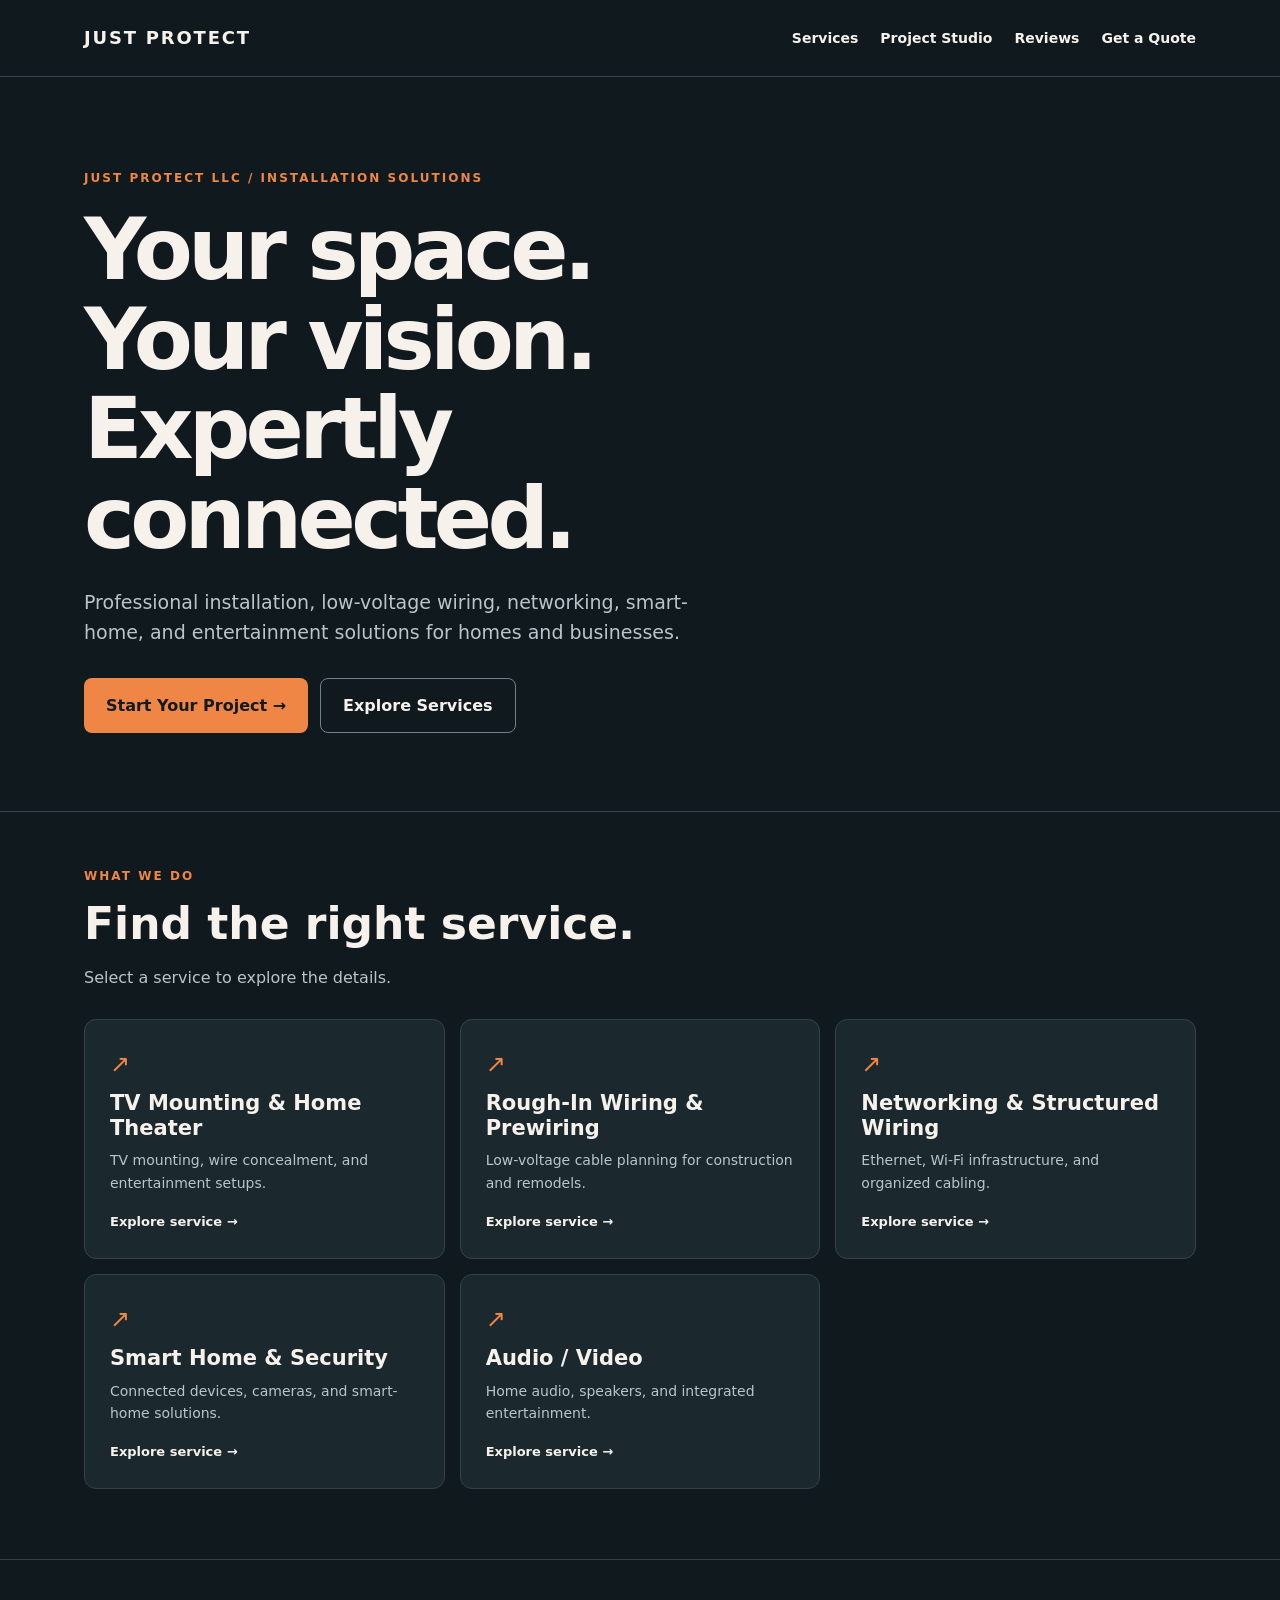
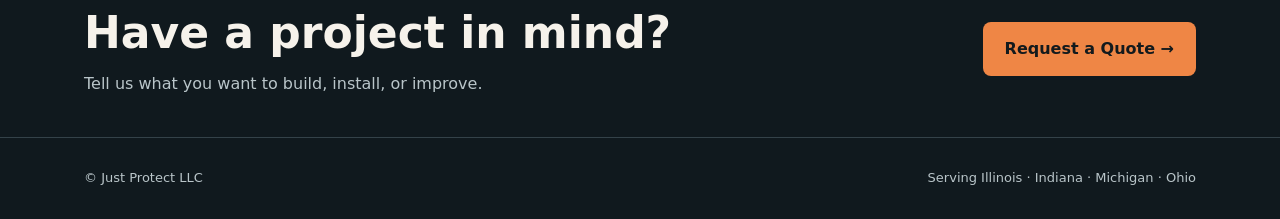
==== commit 94d57048: "V106: simplify homepage and move interactions to dedicated pages" ====
--- a/index.html
+++ b/index.html
@@ -1,1982 +1,165 @@
-<!DOCTYPE html>
-
-<html lang="en"><head><meta charset="utf-8"/><meta content="width=device-width,initial-scale=1" name="viewport"/><meta content="#090b0e" name="theme-color"/><meta content="dark" name="color-scheme"/><meta content="Just Protect | Expert Technology Installation" property="og:title"/><meta content="Professional TV mounting, Rough-In Wiring, smart home, security, audio/video and structured wiring across IL, IN, MI and OH." property="og:description"/><meta content="Just Protect installs TV and home theater systems, Rough-In Wiring, networking and smart home technology across Illinois, Indiana, Michigan and Ohio." name="description"/><link href="assets/brand-icon.png" rel="icon" type="image/png"/><title>Just Protect | Technology Installed With Intention</title><style>
-:root{--bg:#090b0e;--panel:#14171b;--line:#303238;--orange:#ff902f;--light:#f6f4f1;--muted:#a6a9ae}*{box-sizing:border-box}html{scroll-behavior:smooth}body{margin:0;background:var(--bg);color:var(--light);font-family:Inter,ui-sans-serif,system-ui,-apple-system,Segoe UI,Arial,sans-serif}button,input,select,textarea{font:inherit}a{color:inherit;text-decoration:none}button{cursor:pointer}.shell{width:min(1240px,calc(100% - 44px));margin:auto}.eyebrow{text-transform:uppercase;letter-spacing:.2em;font-size:11px;font-weight:800;color:var(--orange)}.nav{height:84px;display:flex;align-items:center;justify-content:space-between;gap:20px}.top{position:sticky;top:0;z-index:30;background:#090b0ef2;border-bottom:1px solid #25272a;backdrop-filter:blur(15px)}.brand{display:flex;align-items:center;gap:11px;font-weight:850;letter-spacing:-.045em;font-size:23px;white-space:nowrap}.brand img{width:49px;height:49px;object-fit:contain;background:white;border-radius:9px;padding:3px}.brand em{font-style:normal;color:var(--orange)}.links{display:flex;align-items:center;gap:31px;font-size:13px;font-weight:650;color:#d2d3d5}.links a:hover{color:var(--orange)}.pill{display:inline-flex;align-items:center;justify-content:center;gap:12px;border:0;background:var(--orange);color:#130d09;font-weight:850;padding:15px 22px;border-radius:100px;transition:transform .2s,background .2s}.pill:hover{transform:translateY(-2px);background:#ffb46b}.pill.secondary{background:transparent;border:1px solid #67696c;color:white}.menu{display:none;background:none;color:white;border:1px solid #505157;border-radius:10px;padding:10px}.hero{position:relative;overflow:hidden;min-height:680px;display:flex;align-items:center;border-bottom:1px solid #2a2b2e;background:radial-gradient(circle at 78% 35%,#4b260e 0%,#1c1411 26%,#090b0e 63%)}.hero:after{content:"";position:absolute;inset:0;pointer-events:none;background:linear-gradient(90deg,#090b0e 0%,transparent 75%)}.hero .shell{position:relative;z-index:2;display:grid;grid-template-columns:1.08fr .92fr;gap:35px;align-items:center;padding-top:55px;padding-bottom:70px}.hero h1{font-size:clamp(55px,6.7vw,103px);line-height:.98;letter-spacing:-.085em;margin:22px 0 23px;max-width:800px}.hero h1 span{color:var(--orange)}.lead{color:#c5c5c7;line-height:1.75;font-size:17px;max-width:530px}.actions{display:flex;gap:12px;flex-wrap:wrap;margin-top:31px}.hero-art{position:relative;min-height:475px;border-radius:26px;overflow:hidden;border:1px solid #61422b;box-shadow:0 30px 100px #0008;background:linear-gradient(145deg,#241b17,#0a0b0e)}.hero-art img{width:100%;height:100%;position:absolute;inset:0;object-fit:cover;object-position:center}.hero-art .art-tag{position:absolute;bottom:18px;left:18px;right:18px;padding:16px;background:#090b0ec9;border:1px solid #ffffff2c;backdrop-filter:blur(10px);border-radius:13px;display:flex;justify-content:space-between;align-items:center;gap:15px;font-size:12px}.art-tag strong{font-size:14px}.metrics{display:flex;gap:28px;margin-top:45px;flex-wrap:wrap}.metrics div{border-left:2px solid var(--orange);padding-left:13px}.metrics strong{display:block;font-size:20px}.metrics span{color:#a5a7aa;font-size:12px}.strip{background:#f2eee8;color:#1c1d20;padding:17px 0}.strip .shell{display:flex;align-items:center;justify-content:space-between;gap:20px;flex-wrap:wrap;font-size:13px;font-weight:800}.states{display:flex;gap:20px;flex-wrap:wrap}.states span{white-space:nowrap}.section{padding:100px 0}.section-head{display:flex;justify-content:space-between;gap:30px;align-items:end;margin-bottom:38px}.section h2{font-size:clamp(35px,4.5vw,62px);letter-spacing:-.065em;line-height:1.05;margin:12px 0}.sub{color:var(--muted);line-height:1.7;max-width:490px}.services{display:grid;grid-template-columns:repeat(4,1fr);gap:15px}.service{position:relative;background:linear-gradient(145deg,#202327,#101215);border:1px solid #303236;border-radius:19px;min-height:365px;padding:24px;display:flex;flex-direction:column;justify-content:space-between;overflow:hidden;transition:transform .25s,border-color .25s}.service:hover{transform:translateY(-7px);border-color:var(--orange)}.service .num{color:#86888a;font-size:12px;font-weight:750}.service .glyph{font-size:67px;filter:drop-shadow(0 0 22px #ff8f3038);text-align:center;line-height:1.6}.service h3{font-size:23px;letter-spacing:-.045em;margin:0 0 8px}.service p{color:#a9aaad;font-size:13px;line-height:1.65;margin:0 0 20px}.service .go{color:var(--orange);font-weight:850;font-size:13px}.feature{display:grid;grid-template-columns:1fr 1fr;gap:0;background:#eae6df;color:#17191d;border-radius:25px;overflow:hidden}.feature-visual{min-height:460px;background:radial-gradient(circle at center,#77401f,#161515 70%);display:grid;place-items:center;padding:35px}.feature-visual img{width:100%;max-width:480px;filter:drop-shadow(0 20px 30px #0008)}.feature-copy{padding:clamp(30px,5vw,75px);display:flex;flex-direction:column;justify-content:center}.feature-copy h2{font-size:clamp(35px,4vw,58px)}.feature-copy p{color:#4c5056;line-height:1.8}.feature-copy .eyebrow{color:#b75b16}.steps{display:grid;grid-template-columns:repeat(3,1fr);gap:15px}.step{border-top:1px solid #6c6e70;padding:24px 0}.step b{color:var(--orange);font-size:13px}.step h3{font-size:24px;letter-spacing:-.04em}.step p{color:#a6a8ac;line-height:1.7;font-size:14px}.cta{padding:65px;background:radial-gradient(circle at 90% 0,#a74b0b,#2c1710 38%,#131517 75%);border:1px solid #703d20;border-radius:25px;display:flex;justify-content:space-between;align-items:center;gap:35px}.cta h2{margin:10px 0;font-size:clamp(35px,4vw,59px);letter-spacing:-.06em}.cta p{color:#ddd0c6}.footer{padding:45px 0;border-top:1px solid #292b2e;color:#a9aaad}.footer .shell{display:flex;justify-content:space-between;align-items:center;gap:25px;flex-wrap:wrap}.footer small{font-size:12px}.modal{position:fixed;inset:0;z-index:50;background:#000c;display:none;align-items:center;justify-content:center;padding:20px}.modal.open{display:flex}.dialog{width:min(600px,100%);max-height:92vh;overflow:auto;background:#191b1f;border:1px solid #494b4e;border-radius:23px;padding:30px;box-shadow:0 25px 90px #000}.dialog-head{display:flex;align-items:center;justify-content:space-between}.close{border:1px solid #555;background:none;color:white;border-radius:50%;height:37px;width:37px;font-size:20px}.dialog h2{font-size:34px;letter-spacing:-.06em;margin:14px 0}.progress{display:flex;gap:6px;margin:20px 0}.progress span{height:4px;flex:1;background:#444;border-radius:8px}.progress span.active{background:var(--orange)}.field{display:grid;gap:8px;margin:15px 0}.field label{font-size:13px;font-weight:700}.field input,.field select,.field textarea{width:100%;border:1px solid #50535a;background:#0f1114;color:white;border-radius:10px;padding:13px;outline-color:var(--orange)}.field textarea{min-height:100px}.choices{display:grid;grid-template-columns:1fr 1fr;gap:10px}.choice{border:1px solid #55585c;border-radius:12px;padding:15px;background:#202226;color:white;text-align:left;font-weight:750}.choice.selected{border-color:var(--orange);background:#3b271c}.dialog-actions{display:flex;justify-content:space-between;gap:12px;margin-top:22px}.notice{font-size:12px;color:#a7a8ab;line-height:1.6}.mobile-cta{display:none}@media(max-width:960px){.links{display:none;position:absolute;top:84px;left:0;right:0;background:#101114;padding:25px;flex-direction:column;align-items:stretch}.links.open{display:flex}.menu{display:block}.hero .shell{grid-template-columns:1fr}.hero-art{min-height:340px}.services{grid-template-columns:repeat(2,1fr)}.feature{grid-template-columns:1fr}.feature-visual{min-height:320px}}@media(max-width:600px){.shell{width:min(100% - 30px,1240px)}.nav{height:70px}.links{top:70px}.brand{font-size:19px}.brand img{height:41px;width:41px}.nav>.pill{display:none}.hero{min-height:0}.hero .shell{padding-top:65px;padding-bottom:50px;gap:28px}.hero h1{font-size:clamp(50px,12vw,75px)}.hero-art{min-height:260px}.lead{font-size:15px}.metrics{gap:15px}.section{padding:65px 0}.section-head{display:block}.services{grid-template-columns:1fr}.service{min-height:255px}.service .glyph{position:absolute;right:18px;top:20px;font-size:56px}.service h3{max-width:75%}.steps{grid-template-columns:1fr}.cta{padding:32px;display:block}.cta .pill{margin-top:15px}.dialog{padding:20px}.choices{grid-template-columns:1fr}.mobile-cta{display:flex;position:fixed;bottom:0;left:0;right:0;z-index:20;background:#101114;border-top:1px solid #4b3426;padding:10px 15px}.mobile-cta .pill{width:100%}.footer{padding-bottom:95px}}@media(prefers-reduced-motion:reduce){*,*:before,*:after{scroll-behavior:auto!important;transition:none!important}}
-
-/* V11: visual system and interactive service explorer */
-:root{--orange:#ee974c;--orange-bright:#ffb46e}.hero{background:radial-gradient(circle at 80% 25%,#6c3619 0%,#20130e 30%,#090b0e 70%)}.hero h1{font-weight:900}.hero h1 span,.accent{color:var(--orange-bright)}.pill{border-radius:12px}.pill:focus-visible,.choice:focus-visible,.explore-tab:focus-visible,.menu:focus-visible,a:focus-visible{outline:3px solid #ffd3a3;outline-offset:3px}.service{min-height:400px;padding:22px}.services{grid-template-columns:repeat(5,minmax(0,1fr));gap:12px}.service h3{font-size:20px}.service-art{height:175px;position:relative;display:grid;place-items:center;overflow:hidden;border-radius:12px;background:radial-gradient(circle at 60% 20%,#5d3927,#161a20 68%);border:1px solid #55402f}.tv-screen{width:78%;height:55%;border:6px solid #18191d;border-radius:5px;background:linear-gradient(135deg,#ffb76b,#8c3b24 50%,#192f3c 51%,#0a111b);box-shadow:0 0 0 2px #79726c,0 18px 28px #0009}.tv-console{position:absolute;bottom:18px;width:75%;height:10px;background:#a17a54;border-radius:2px}.cable pathway{width:95px;height:46px;border:7px solid #d3c4b4;border-top:0;border-radius:0 0 80px 80px;transform:rotate(-24deg);box-shadow:0 8px 20px #0008}.cable pathway:after{content:'';position:absolute;width:5px;height:57px;background:#b6a9a0;left:48px;top:35px;transform:rotate(20deg)}.signal{position:absolute;top:20px;right:35px;width:35px;height:35px;border-top:3px solid #ffb46e;border-right:3px solid #ffb46e;border-radius:0 100% 0 0}.rack{width:95px;height:115px;border:5px solid #a8a9a9;border-radius:5px;background:repeating-linear-gradient(to bottom,#151b22 0 17px,#d89152 18px 20px,#252d35 21px 27px);box-shadow:0 15px 28px #000a}.home-outline{width:110px;height:88px;border:6px solid #e2ad76;transform:rotate(0deg);border-top:0;position:relative;margin-top:35px}.home-outline:before{content:'';position:absolute;left:6px;top:-42px;width:83px;height:83px;border-left:6px solid #e2ad76;border-top:6px solid #e2ad76;transform:rotate(45deg)}.home-dot{position:absolute;bottom:39px;width:25px;height:35px;border:4px solid #ffb46e;border-radius:5px}.speaker{width:76px;height:126px;border-radius:9px;border:5px solid #9f9188;background:radial-gradient(circle at 50% 72%,#131820 0 23px,#e5a66c 24px 28px,#252b30 29px),radial-gradient(circle at 50% 23%,#171a1f 0 11px,#d8a16e 12px 15px,#252b30 16px);box-shadow:12px 10px 20px #0008}.explorer{border:1px solid #44372d;border-radius:25px;overflow:hidden;background:#13161b}.explorer-tabs{display:flex;flex-wrap:wrap;gap:8px;padding:16px;border-bottom:1px solid #3b3430}.explore-tab{background:#23262b;color:#d3d4d5;border:1px solid #494949;padding:12px 17px;border-radius:100px;cursor:pointer;font-weight:700}.explore-tab.active{background:#f3a360;color:#15110d;border-color:#f3a360}.explorer-body{display:grid;grid-template-columns:1fr 1fr;min-height:370px}.explorer-graphic{display:grid;place-items:center;background:radial-gradient(circle at 55% 35%,#a05c34,#272026 53%,#0e1115 80%);padding:35px}.preview-monitor{width:min(78%,340px);aspect-ratio:16/10;background:linear-gradient(135deg,#d8925c 0%,#6b3625 45%,#162d38 46%,#0d1118 100%);border:11px solid #17191e;box-shadow:0 0 0 2px #9c8b7c,0 40px 45px #000a;position:relative;border-radius:6px}.preview-monitor span{position:absolute;bottom:-34px;left:40%;width:20%;height:22px;background:#8c8078}.explorer-copy{padding:clamp(30px,5vw,65px);display:flex;flex-direction:column;justify-content:center;align-items:start}.explorer-copy h3{font-size:clamp(30px,3.5vw,50px);letter-spacing:-.06em;line-height:1.05;margin:13px 0}.explorer-copy p{color:#bcbec1;line-height:1.8}.tags{display:flex;flex-wrap:wrap;gap:7px;margin:12px 0 24px}.tags span{border:1px solid #68503e;border-radius:100px;padding:7px 10px;font-size:11px;color:#f2d1b3}.faq-list{max-width:880px}.faq-list details{border-bottom:1px solid #48484a;padding:21px 0}.faq-list summary{cursor:pointer;font-size:18px;font-weight:750;list-style-position:outside}.faq-list details p{color:#b8b9bb;line-height:1.8;max-width:730px}.strip{background:#e9e2d9}.brand img{background:#fff}.service .go{background:none;border:0;padding:0;text-align:left}.service .go:hover{text-decoration:underline}
-@media(max-width:1150px){.services{grid-template-columns:repeat(3,minmax(0,1fr))}}@media(max-width:760px){.services{grid-template-columns:repeat(2,minmax(0,1fr))}.explorer-body{grid-template-columns:1fr}.explorer-graphic{min-height:260px}.explorer-tabs{overflow-x:auto;flex-wrap:nowrap}.explore-tab{white-space:nowrap}}@media(max-width:600px){.services{grid-template-columns:1fr}.service{min-height:350px}.service-art{height:145px}.explorer-copy{padding:26px}.hero h1{letter-spacing:-.065em}}
-
-/* V12: editorial upgrade, service finder, project comparison */
-.hero{min-height:740px;background:radial-gradient(circle at 82% 30%,#723917 0%,#20140f 29%,#090b0e 70%)}
-.hero h1{font-size:clamp(58px,7.2vw,112px);line-height:.92;letter-spacing:-.09em}.hero-art{transform:rotate(1deg);border:1px solid #c87b41;box-shadow:0 40px 110px #000b,0 0 85px #e873261a}.hero-art:before{content:'';position:absolute;inset:0;z-index:1;pointer-events:none;background:linear-gradient(0deg,#050505aa,transparent 60%)}.art-tag{z-index:2}
-.v12-ticker{background:#e99a54;color:#17100c;overflow:hidden;border-block:1px solid #ffcf9d}.v12-ticker .shell{padding:13px 0;display:flex;gap:28px;align-items:center;justify-content:space-between;font-size:12px;font-weight:900;letter-spacing:.12em;text-transform:uppercase;flex-wrap:wrap}
-.v12-intro{display:grid;grid-template-columns:1fr 1fr;gap:35px;align-items:end;margin-bottom:34px}.v12-intro h2{font-size:clamp(40px,5vw,76px);letter-spacing:-.07em;line-height:.99;margin:10px 0}.v12-finder{background:#16191e;border:1px solid #414247;border-radius:22px;padding:23px;margin-bottom:22px;display:flex;gap:15px;align-items:center}.v12-finder input{flex:1;min-width:0;background:transparent;border:0;color:#fff;outline:0;font-size:17px}.v12-finder input::placeholder{color:#a3a5a9}.v12-count{font-size:12px;color:#f6b57e;white-space:nowrap}.service[hidden]{display:none!important}
-.v12-proof{display:grid;grid-template-columns:1.15fr .85fr;gap:16px}.v12-proof-card{position:relative;min-height:320px;border-radius:22px;overflow:hidden;background:linear-gradient(140deg,#27201a,#0d0e10);border:1px solid #58402e;padding:34px;display:flex;flex-direction:column;justify-content:flex-end}.v12-proof-card img{position:absolute;inset:0;width:100%;height:100%;object-fit:cover;opacity:.46}.v12-proof-card:after{content:'';position:absolute;inset:0;background:linear-gradient(0deg,#08090b 0%,transparent 85%)}.v12-proof-card>*:not(img){position:relative;z-index:1}.v12-proof-card h3{font-size:clamp(29px,3vw,46px);line-height:1.05;letter-spacing:-.06em;margin:12px 0}.v12-proof-card p{max-width:410px;color:#d0d1d4;line-height:1.6}.v12-proof-card.orange{background:radial-gradient(circle at 70% 0,#c46623,#2d1b13 50%,#101113 90%)}.v12-proof-card .pill{align-self:flex-start}
-.v12-inline{display:flex;gap:12px;align-items:center;flex-wrap:wrap;margin-top:18px}.v12-inline span{border:1px solid #755037;border-radius:100px;padding:8px 13px;font-size:12px;color:#ffbf8d}
-@media(max-width:800px){.v12-intro,.v12-proof{grid-template-columns:1fr}.hero{min-height:0}.hero-art{transform:none}.v12-ticker .shell{gap:10px}.v12-proof-card{min-height:290px}}@media(max-width:500px){.v12-finder{padding:16px}.v12-finder input{font-size:15px}.v12-count{font-size:10px}}
-
-/* V13: interactive solution paths, improved hero and conversion tools */
-.hero .lead{max-width:580px;font-size:clamp(18px,1.6vw,23px);line-height:1.55}.hero .eyebrow{display:inline-flex;align-items:center;gap:10px;border:1px solid #8d542e;background:#241810;border-radius:100px;padding:11px 16px;margin-bottom:24px}.hero h1{filter:drop-shadow(0 12px 36px #0008)}.hero .actions .pill:first-child{box-shadow:0 12px 36px #ff872a35}.service{transition:transform .2s ease,border-color .2s ease}.service:hover{transform:translateY(-5px);border-color:#ffac65}.v13-paths{padding:90px 0}.v13-paths h2{font-size:clamp(44px,6vw,84px);letter-spacing:-.075em;line-height:.97;margin:13px 0 24px}.v13-path-nav{display:grid;grid-template-columns:repeat(3,minmax(0,1fr));gap:12px;margin:30px 0 18px}.v13-path-nav button{text-align:left;background:#17191e;border:1px solid #48413a;border-radius:18px;padding:23px;color:#fff;min-height:120px;font-weight:800;font-size:20px}.v13-path-nav button span{display:block;font-size:11px;color:#e9a36d;letter-spacing:.15em;margin-bottom:10px}.v13-path-nav button[aria-pressed=true]{border-color:#ffab63;background:linear-gradient(145deg,#573019,#1b1b1e);box-shadow:inset 0 0 0 1px #ffab6333}.v13-path-panel{display:grid;grid-template-columns:1.1fr .9fr;gap:24px;align-items:center;border:1px solid #5d4838;background:radial-gradient(circle at 80% 25%,#66351e,#17191e 60%);border-radius:26px;padding:clamp(24px,4vw,55px);min-height:330px}.v13-path-panel h3{font-size:clamp(33px,4vw,58px);line-height:1;letter-spacing:-.065em;margin:12px 0}.v13-path-panel p{color:#d5d0cd;line-height:1.7;max-width:600px}.v13-path-visual{border-radius:20px;min-height:250px;display:grid;place-items:center;background:linear-gradient(145deg,#3b281e,#111820);border:1px solid #86543a;position:relative;overflow:hidden}.v13-path-visual:before{content:'';position:absolute;width:220px;height:220px;border:1px solid #fba45a66;border-radius:50%;box-shadow:0 0 0 40px #fba45a0b,0 0 0 80px #fba45a08}.v13-path-visual strong{position:relative;font-size:clamp(42px,6vw,78px);letter-spacing:-.08em;color:#ffbd83;text-shadow:0 0 35px #ed7b3e99}.v13-checks{display:flex;flex-wrap:wrap;gap:9px;margin:20px 0}.v13-checks span{padding:8px 12px;border-radius:30px;border:1px solid #7b5843;font-size:12px;color:#ffd2ac}.v13-actions{display:flex;gap:10px;flex-wrap:wrap}.v13-actions .pill{display:inline-flex;align-items:center;justify-content:center}.v13-actions .secondary{background:transparent}.v13-note{color:#aeb0b4;font-size:13px;margin-top:16px}.v13-download{border:1px solid #c47a44;color:#ffe0c4;background:#241b16;border-radius:12px;padding:13px 18px;font-weight:700}.v13-download:hover{background:#4a2b1b}@media(max-width:780px){.v13-path-nav{grid-template-columns:1fr}.v13-path-nav button{min-height:0}.v13-path-panel{grid-template-columns:1fr}.v13-path-visual{min-height:180px}.v13-paths{padding:55px 0}}@media(prefers-reduced-motion:reduce){.service{transition:none}.service:hover{transform:none}}
-
-/* V14: interactive installation readiness studio */
-.v14-studio{padding:85px 0}.v14-heading{display:flex;justify-content:space-between;gap:28px;align-items:end;margin-bottom:26px}.v14-heading h2{font-size:clamp(38px,5.5vw,76px);letter-spacing:-.075em;line-height:1.01;margin:12px 0}.v14-layout{display:grid;grid-template-columns:1.1fr .9fr;gap:18px}.v14-panel{background:#171a1f;border:1px solid #383a40;border-radius:24px;padding:clamp(22px,3vw,38px)}.v14-panel--glow{background:radial-gradient(circle at 100% 0%,#653016 0%,#231c1a 38%,#121519 76%);border-color:#70422a}.v14-panel h3{font-size:26px;letter-spacing:-.04em;margin:0 0 10px}.v14-panel p{color:#c0c2c5;line-height:1.6}.v14-field{display:grid;gap:8px;margin:22px 0}.v14-field label{font-size:13px;font-weight:800}.v14-field select{width:100%;background:#0d1014;color:#fff;border:1px solid #666970;padding:14px;border-radius:11px}.v14-options{display:grid;gap:9px;margin:18px 0}.v14-check{display:flex;align-items:center;gap:12px;border:1px solid #3d4046;border-radius:12px;padding:13px;background:#111419;color:#f5f5f5;cursor:pointer}.v14-check:has(input:checked){border-color:#ff9a52;background:#382319}.v14-check input{width:19px;height:19px;accent-color:#ff994b}.v14-score{font-size:clamp(64px,9vw,112px);line-height:1;font-weight:900;letter-spacing:-.09em;color:#ffad6d}.v14-bar{height:10px;background:#4b3b32;border-radius:99px;overflow:hidden;margin:20px 0}.v14-bar span{display:block;height:100%;width:0;background:linear-gradient(90deg,#ee7736,#ffc083);transition:width .25s}.v14-tips{padding-left:20px;color:#dedede;line-height:1.75}.v14-tips li{margin:8px 0}.v14-actions{display:flex;flex-wrap:wrap;gap:10px;margin-top:25px}.v14-actions button{font:inherit}.v14-note{font-size:12px!important;color:#9ea1a6!important}.v14-live{color:#ffbd8b;font-size:12px;font-weight:800;letter-spacing:.12em;text-transform:uppercase}.v14-studio :focus-visible{outline:3px solid #ffd0a0;outline-offset:3px}@media(max-width:800px){.v14-layout{grid-template-columns:1fr}.v14-heading{display:block}.v14-studio{padding:65px 0}}@media(prefers-reduced-motion:reduce){.v14-bar span{transition:none}}
-
-/* V15: conversion-first hero quick start and streamlined navigation */
-.v15-quick{margin-top:28px;padding:22px;border:1px solid #805037;background:linear-gradient(130deg,#251b18eF,#11161cf2);border-radius:22px;box-shadow:0 25px 65px #0008;max-width:640px;backdrop-filter:blur(12px)}
-.v15-quick-head{display:flex;justify-content:space-between;gap:12px;align-items:center;margin-bottom:14px;color:#ffc294;font-weight:850;font-size:12px;letter-spacing:.11em;text-transform:uppercase}.v15-quick-head small{color:#b6b8bd;letter-spacing:0;font-size:12px;text-transform:none}
-.v15-quick-grid{display:grid;grid-template-columns:repeat(2,minmax(0,1fr));gap:9px}.v15-quick-grid button{background:#141a21;border:1px solid #4a4e56;border-radius:12px;color:#f8f9fa;padding:14px 12px;text-align:left;font-weight:750;font-size:14px;cursor:pointer;min-height:56px}.v15-quick-grid button:hover,.v15-quick-grid button:focus-visible{border-color:#ffac69;background:#33231b;outline-offset:2px}.v15-quick-grid button span{color:#ffa35d;margin-right:8px}.v15-quick-foot{display:flex;align-items:center;justify-content:space-between;gap:10px;margin-top:15px;flex-wrap:wrap}.v15-quick-foot span{font-size:12px;color:#c4c6cb}.v15-quick-foot a{color:#ffbb84;font-weight:800;text-decoration:underline;text-underline-offset:4px}
-.v15-trust{padding:28px 0;border-bottom:1px solid #383838;background:#111419}.v15-trust .shell{display:grid;grid-template-columns:repeat(3,minmax(0,1fr));gap:20px}.v15-trust-item{display:flex;align-items:center;gap:12px;color:#f4f4f4;font-weight:750;font-size:14px}.v15-trust-item b{color:#ffac69;font-size:24px}.v15-trust-item small{display:block;color:#afb1b6;font-weight:450;margin-top:4px;font-size:12px}
-.v15-skip{position:absolute;left:12px;top:-90px;background:#ffb56f;color:#141414;padding:12px;z-index:9999}.v15-skip:focus{top:12px}.v15-live{color:#ffbf91;font-size:13px;min-height:20px;margin-top:12px}
-@media(max-width:700px){.v15-trust .shell{grid-template-columns:1fr;gap:14px}.v15-quick{padding:16px}.v15-quick-grid button{font-size:13px}.hero .shell{gap:26px}}
-@media(max-width:390px){.v15-quick-grid{grid-template-columns:1fr}}
-
-
-/* V16: interactive installation transformation */
-.v16-showcase{padding:100px 0;background:linear-gradient(180deg,#0b0c0e,#16100d 52%,#090b0e);border-block:1px solid #3c2b22}.v16-head{display:flex;justify-content:space-between;align-items:end;gap:28px;margin-bottom:30px}.v16-head h2{font-size:clamp(38px,5vw,70px);line-height:1;letter-spacing:-.065em;margin:12px 0}.v16-demo{display:grid;grid-template-columns:1.4fr .6fr;gap:20px}.v16-stage{position:relative;min-height:460px;border:1px solid #6c4430;border-radius:22px;overflow:hidden;background:linear-gradient(140deg,#28282a,#111315)}.v16-room{position:absolute;inset:0;background:linear-gradient(90deg,#1a1c20,#303137 50%,#181a1d);display:grid;place-items:center}.v16-room:after{content:'';position:absolute;bottom:0;left:0;right:0;height:20%;background:linear-gradient(#37302a,#17130f);border-top:5px solid #54463b}.v16-tv{position:relative;width:62%;aspect-ratio:16/9;border:9px solid #090b0e;border-radius:8px;background:linear-gradient(125deg,#192d40 10%,#db6a2e 48%,#f6b66c 53%,#1b2634 90%);box-shadow:0 25px 40px #000a;z-index:2}.v16-tv:after{content:'';position:absolute;bottom:-26px;left:46%;height:20px;width:8%;background:#17191b}.v16-cable{position:absolute;top:57%;left:49%;width:7px;height:27%;background:#101113;transform:rotate(8deg);z-index:1;box-shadow:13px 0 #101113}.v16-box{position:absolute;bottom:20%;left:31%;width:38%;height:10%;background:#191a1c;border-top:4px solid #73543c;z-index:2;border-radius:4px}.v16-finish{position:absolute;inset:0;clip-path:inset(0 0 0 50%)}.v16-finish .v16-room{background:linear-gradient(90deg,#191b20,#28252a 50%,#14161a)}.v16-finish .v16-tv{box-shadow:0 0 55px #ff7c3330,0 25px 40px #000a}.v16-finish .v16-cable{display:none}.v16-handle{position:absolute;left:50%;top:0;bottom:0;width:3px;background:#ffab65;z-index:5;transform:translateX(-50%);pointer-events:none}.v16-handle:after{content:'↔';position:absolute;top:50%;left:50%;transform:translate(-50%,-50%);display:grid;place-items:center;background:#ff9a47;color:#18100b;font-weight:900;width:48px;height:48px;border-radius:50%;box-shadow:0 8px 25px #0008}.v16-range{position:absolute;inset:0;width:100%;height:100%;opacity:0;cursor:ew-resize;z-index:7}.v16-stage-label{position:absolute;top:20px;z-index:6;background:#0a0b0edb;padding:9px 13px;border-radius:8px;font-size:12px;font-weight:800}.v16-stage-label.left{left:20px}.v16-stage-label.right{right:20px}.v16-panel{background:#1a1b1e;border:1px solid #48403b;border-radius:22px;padding:30px;display:flex;flex-direction:column;justify-content:center;gap:16px}.v16-panel h3{font-size:30px;letter-spacing:-.04em;margin:0}.v16-panel p{line-height:1.7;color:#bfc0c3}.v16-points{padding-left:20px;color:#e1d7ce;line-height:2}.v16-note{color:#aaa;font-size:12px;margin-top:15px}.v16-range:focus-visible{opacity:1;outline:3px solid #ffac6a;outline-offset:-4px;accent-color:#ff9a47}.v16-panel .pill{align-self:start}.v16-ribbon{display:flex;flex-wrap:wrap;gap:12px;margin-top:18px}.v16-ribbon span{padding:9px 15px;background:#27201d;border:1px solid #61402b;border-radius:50px;font-size:12px;color:#f5d2b8}
-@media(max-width:850px){.v16-demo{grid-template-columns:1fr}.v16-head{display:block}.v16-stage{min-height:340px}.v16-showcase{padding:65px 0}}@media(max-width:500px){.v16-stage{min-height:260px}.v16-tv{width:72%}.v16-panel{padding:22px}.v16-stage-label{font-size:10px;padding:7px}}
-
-/* V17: project inspiration gallery and accessible filtering */
-.v17-gallery{padding:100px 0;border-top:1px solid #303139;background:radial-gradient(ellipse at 85% 0%,#57281955,transparent 48%),#111317}.v17-head{display:flex;justify-content:space-between;gap:28px;align-items:end;margin-bottom:30px}.v17-head h2{font-size:clamp(42px,6vw,88px);line-height:.98;letter-spacing:-.065em;margin:10px 0}.v17-head p{max-width:360px;color:#b9bdc5}.v17-filters{display:flex;gap:9px;flex-wrap:wrap;margin:0 0 25px}.v17-filter{border:1px solid #494b53;background:#1d2026;color:#f4f4f5;border-radius:50px;padding:12px 20px;font:inherit;font-weight:700;cursor:pointer}.v17-filter[aria-pressed=true]{background:#ff722d;color:#151515;border-color:#ff722d}.v17-grid{display:grid;grid-template-columns:repeat(3,minmax(0,1fr));gap:16px}.v17-card{border:1px solid #393c44;background:#1b1e24;border-radius:22px;overflow:hidden;min-width:0}.v17-card[hidden]{display:none!important}.v17-scene{height:220px;position:relative;overflow:hidden;background:linear-gradient(145deg,#303943,#0b0d13);display:grid;place-items:center}.v17-scene:before{content:'';position:absolute;inset:15% 12%;border:1px solid #ffffff19;border-radius:16px;transform:skewY(-5deg)}.v17-scene .v17-symbol{font-size:78px;line-height:1;filter:drop-shadow(0 16px 25px #0009);z-index:1}.v17-scene:after{content:'';position:absolute;width:180px;height:180px;right:-60px;top:-60px;border-radius:50%;background:#ff6c2735;filter:blur(30px)}.v17-card:nth-child(2) .v17-scene{background:linear-gradient(145deg,#403125,#11151b)}.v17-card:nth-child(3) .v17-scene{background:linear-gradient(145deg,#172f39,#101217)}.v17-card:nth-child(4) .v17-scene{background:linear-gradient(145deg,#302b40,#11151a)}.v17-card:nth-child(5) .v17-scene{background:linear-gradient(145deg,#342c2b,#121417)}.v17-card:nth-child(6) .v17-scene{background:linear-gradient(145deg,#1c3733,#111417)}.v17-copy{padding:24px}.v17-copy small{color:#ff9c63;font-weight:800;letter-spacing:.12em}.v17-copy h3{font-size:23px;margin:10px 0}.v17-copy p{color:#c3c5cb;line-height:1.55;min-height:75px}.v17-copy button{border:0;background:transparent;color:#ff9c63;padding:8px 0;font:inherit;font-weight:800;cursor:pointer}.v17-note{color:#aeb1b9;font-size:13px;margin-top:18px}.v17-empty{color:#fff;padding:25px;border:1px dashed #555;border-radius:15px}.v17-filter:focus-visible,.v17-copy button:focus-visible{outline:3px solid #fff;outline-offset:4px}@media(max-width:900px){.v17-grid{grid-template-columns:repeat(2,minmax(0,1fr))}.v17-head{display:block}}@media(max-width:600px){.v17-gallery{padding:65px 0}.v17-grid{grid-template-columns:1fr}.v17-scene{height:195px}.v17-filter{padding:11px 15px}.v17-copy p{min-height:0}}
-
-/* V18: prominent contact / conversion studio, real addressed email handoff */
-.v18-contact{padding:110px 0 120px;background:radial-gradient(ellipse at 75% 10%,#422211 0%,#171315 38%,#090b0e 72%);border-top:1px solid #5f3925;position:relative;isolation:isolate}
-.v18-contact:before{content:"";position:absolute;inset:0;pointer-events:none;opacity:.17;background-image:linear-gradient(#ffffff0a 1px,transparent 1px),linear-gradient(90deg,#ffffff0a 1px,transparent 1px);background-size:56px 56px;mask-image:linear-gradient(90deg,transparent,#000)}
-.v18-contact-grid{display:grid;grid-template-columns:.9fr 1.1fr;gap:clamp(28px,6vw,96px);align-items:center;position:relative;z-index:1}
-.v18-contact-story h2{font-size:clamp(55px,6vw,91px);line-height:.97;letter-spacing:-.085em;margin:24px 0}.v18-contact-story h2 span{color:#ffab6c}
-.v18-contact-story>p{color:#c5c2c0;font-size:17px;line-height:1.8;max-width:500px}.v18-contact-methods{display:grid;gap:12px;margin-top:45px}
-.v18-mail-card,.v18-service-area{display:flex;align-items:center;gap:14px;padding:17px;border:1px solid #574335;background:#15171cbd;border-radius:15px;min-width:0}
-.v18-mail-card{transition:background .2s,border-color .2s,transform .2s}.v18-mail-card:hover{background:#28201b;border-color:#ffa365;transform:translateY(-2px)}
-.v18-mail-card span:nth-child(2),.v18-service-area span:nth-child(2){display:grid;gap:5px;min-width:0;flex:1}.v18-mail-card small,.v18-service-area small{font-size:10px;color:#f1a66c;letter-spacing:.13em;font-weight:850}.v18-mail-card strong,.v18-service-area strong{font-size:clamp(13px,1.4vw,17px);overflow-wrap:anywhere}.v18-service-area em{font-style:normal;font-size:12px;color:#a7a6a6}.v18-contact-icon{display:grid;place-items:center;flex:none;width:46px;height:46px;border-radius:12px;background:#332219;color:#ffad71;font-size:22px}
-.v18-start-panel{background:linear-gradient(150deg,#252127,#101217 65%);border:1px solid #7b4b30;border-radius:27px;padding:clamp(22px,3.3vw,46px);box-shadow:0 45px 125px #0009,0 0 90px #e5682520}.v18-panel-top{display:flex;justify-content:space-between;gap:12px;align-items:center;color:#d2b7a7;letter-spacing:.14em;font-size:10px;font-weight:850}.v18-signal{white-space:nowrap;color:#f9e0cd}.v18-signal i{display:inline-block;width:8px;height:8px;border-radius:50%;background:#ff974e;margin-right:5px;box-shadow:0 0 13px #ff8734}
-.v18-start-panel h3{font-size:clamp(36px,4.1vw,60px);line-height:1.04;letter-spacing:-.07em;margin:26px 0 11px}.v18-start-panel h3 span{color:#ffae73}.v18-start-panel>p{color:#bdbfc2;line-height:1.65}
-.v18-project-picks{display:grid;gap:9px;margin-top:27px}.v18-project{width:100%;display:flex;align-items:center;gap:17px;border:1px solid #454046;background:#222329;color:white;border-radius:12px;padding:14px 17px;min-height:58px;text-align:left;transition:background .2s,border-color .2s,transform .2s}.v18-project:hover,.v18-project:focus-visible{background:#3a2a21;border-color:#ff9e62;transform:translateX(3px)}.v18-project>span{font-size:24px;color:#ffaa70;width:27px;text-align:center}.v18-project b{font-size:15px;flex:1}.v18-project i{color:#ffb37b;font-size:19px;font-style:normal}
-.v18-unsure{display:flex;justify-content:space-between;gap:12px;width:100%;border:0;background:transparent;color:#ffbc8c;text-align:left;font-weight:750;padding:18px 0 8px}.v18-unsure:hover{text-decoration:underline}.v18-start-panel .v18-disclaimer{margin:18px 0 0;border-top:1px solid #443b37;padding-top:17px;color:#bcb6b2;font-size:12px}
-.v18-project:focus-visible,.v18-unsure:focus-visible,.v18-mail-card:focus-visible{outline:3px solid #ffd0ad;outline-offset:3px}
-.v18-send-option{margin-top:15px;display:grid;gap:10px}.v18-send-option p{font-size:12px;color:#d4b9a7;margin:0;line-height:1.6}.v18-send-option .pill{width:100%;font-size:14px}.v18-request-summary{background:#101216;border:1px solid #644633;border-radius:11px;padding:13px;color:#dfd1c7;font-size:12px;line-height:1.6}.v18-request-summary strong{color:white}
-@media(max-width:900px){.v18-contact-grid{grid-template-columns:1fr}.v18-contact{padding:75px 0 85px}.v18-contact-story h2{max-width:700px}}
-@media(max-width:600px){.v18-contact{padding:65px 0 95px}.v18-contact-story h2{font-size:clamp(48px,11.5vw,68px)}.v18-start-panel{padding:22px}.v18-project{min-height:54px;padding:13px}.v18-project b{font-size:14px}.v18-contact-methods{margin-top:28px}.v18-panel-top{letter-spacing:.08em}}
-@media(prefers-reduced-motion:reduce){.v18-project,.v18-mail-card{transition:none!important}}
-
-/* VERSION ADDITION */
-
-/* V19: a premium project flow, better context, progress and focus */
-.dialog{width:min(850px,100%);padding:0;overflow:hidden;background:#15181c;border-color:#684632;box-shadow:0 32px 140px #000e,0 0 75px #ee974c0d}
-.dialog-head{padding:22px 29px;border-bottom:1px solid #433a35;background:linear-gradient(90deg,#2b1e18,#191b21)}
-.dialog h2{padding:0 29px;margin:24px 0 8px;font-size:clamp(29px,4vw,45px)}
-.progress{padding:0 29px;margin:16px 0 19px;gap:8px}.progress span{height:5px;border-radius:9px}
-.v19-labels{display:flex;justify-content:space-between;padding:0 29px 17px;gap:8px;font-size:11px;font-weight:850;color:#8e9298;text-transform:uppercase;letter-spacing:.08em}
-.v19-labels span[aria-current=step]{color:#ffb579}.v19-layout{display:grid;grid-template-columns:minmax(0,1fr) 240px;min-height:220px;border-top:1px solid #353639}
-#wizardContent{padding:28px 29px;min-width:0}.v19-sidebar{padding:28px 22px;background:linear-gradient(160deg,#30231d,#14171b);border-left:1px solid #5f422e}
-.v19-side-kicker{font-size:11px;font-weight:900;color:#ffab73;letter-spacing:.17em}.v19-sidebar h3{font-size:22px;letter-spacing:-.045em;margin:13px 0}.v19-sidebar p{color:#d0c2b9;line-height:1.65;font-size:13px}.v19-note{font-size:12px;border-top:1px solid #5c4435;padding-top:15px;color:#bca895;margin-top:22px}
-.v19-step-meta{display:flex;align-items:center;justify-content:space-between;gap:16px;padding:16px 29px 0}.v19-step-meta span{font-weight:750;color:#ffb67d;font-size:12px}.v19-step-meta small{color:#a6aaaf}.dialog-actions{padding:18px 29px 0;margin:0}.dialog>.notice{padding:0 29px 22px;margin:16px 0 0}.dialog>.v13-download{margin:18px 29px 0}
-#wizardContent .choices{display:grid;grid-template-columns:1fr 1fr;gap:10px}
-#wizardContent .choice{text-align:left;min-height:70px;border-radius:12px;line-height:1.4}
-#wizardContent .field label{font-weight:750}
-@media(max-width:720px){.modal{padding:12px}.dialog{max-height:95dvh;overflow-y:auto;border-radius:18px}.v19-layout{grid-template-columns:1fr}.v19-sidebar{border-left:0;border-top:1px solid #5f422e;padding:19px 22px}.v19-sidebar h3{font-size:18px;margin:7px 0}.v19-sidebar p{margin:8px 0}.dialog-head{padding:14px 18px}.dialog h2{padding:0 18px;font-size:30px}.progress,.v19-labels{padding-inline:18px}.v19-step-meta{padding:14px 18px 0}#wizardContent{padding:18px}.dialog-actions{padding:16px 18px 0}.dialog>.notice{padding:0 18px 20px}.dialog>.v13-download{margin-left:18px}.v19-sidebar .v19-note{margin-top:8px}.v19-layout{min-height:0}}
-@media(max-width:420px){#wizardContent .choices{grid-template-columns:1fr}.v19-labels{font-size:10px}}
-
-
-/* VERSION ADDITION */
-
-/* V20 four-state experience: interactive and truthful, no invented radius */
-.v20-territory{background:linear-gradient(135deg,#221a17,#0e1115 60%);border-block:1px solid #4a3327;padding:88px 0 95px}.v20-header{display:flex;justify-content:space-between;gap:35px;align-items:end;margin-bottom:33px}.v20-header h2{font-size:clamp(39px,5.2vw,74px);line-height:1;letter-spacing:-.075em;margin:14px 0 0}.v20-header p{line-height:1.75;max-width:390px;color:#c9c2bb}.v20-board{display:grid;grid-template-columns:1.15fr .85fr;gap:16px}.v20-state-grid{display:grid;grid-template-columns:1fr 1fr;gap:13px}.v20-state{border:1px solid #49413d;background:radial-gradient(circle at right top,#44291866,transparent 70%),#1a1c21;color:#f5f2ed;border-radius:20px;min-height:172px;padding:23px;display:flex;flex-direction:column;align-items:start;justify-content:space-between;transition:transform .2s,border-color .2s}.v20-state:hover{transform:translateY(-3px)}.v20-state[aria-pressed=true]{border-color:#ffb26e;background:linear-gradient(145deg,#50301e,#201d20);box-shadow:inset 0 0 0 1px #a75d2a}.v20-state b{font-size:51px;letter-spacing:-.075em;line-height:1;color:#ffb077}.v20-state span{font-weight:800;font-size:19px}.v20-state em{align-self:end;font-size:12px;font-style:normal;color:#ceac92}.v20-state-detail{background:#202026;border:1px solid #6b4932;padding:clamp(22px,3vw,42px);border-radius:20px;display:flex;flex-direction:column;justify-content:center}.v20-kicker{color:#f7b280;letter-spacing:.14em;font-size:10px;font-weight:900}.v20-state-detail h3{font-size:clamp(43px,5vw,75px);letter-spacing:-.08em;margin:24px 0 12px}.v20-state-detail p{color:#cfcbcc;line-height:1.7}.v20-input-row{display:grid;grid-template-columns:1fr;gap:10px;margin-top:25px}.v20-input-row label{font-size:12px;font-weight:850;color:#ffe0c5}.v20-input-row input{background:#111216;border:1px solid #69605b;border-radius:11px;padding:14px 16px;color:white;min-height:50px;max-width:100%;font-size:16px}.v20-input-row .pill{border-radius:12px}.v20-state-detail small{font-size:12px;color:#afa8a4;line-height:1.65;margin-top:22px}.v20-state:focus-visible,.v20-input-row input:focus-visible{outline:3px solid #ffbd8e;outline-offset:3px}
-@media(max-width:920px){.v20-board{grid-template-columns:1fr 1fr}.v20-state{min-height:148px;padding:20px}.v20-state b{font-size:43px}}
-@media(max-width:680px){.v20-territory{padding:60px 0}.v20-header{display:block}.v20-board{grid-template-columns:1fr}.v20-state-grid{gap:9px}.v20-state{min-height:128px;padding:17px}.v20-state b{font-size:40px}.v20-state span{font-size:16px}.v20-state-detail{padding:23px}}
-@media(prefers-reduced-motion:reduce){.v20-state{transition:none}}
-
-
-/* VERSION ADDITION */
-
-/* V21 rule-based project matcher */
-.v21-advisor{padding:105px 0;background:#f0e9df;color:#141619;border-block:1px solid #ddaa7a}.v21-layout{display:grid;grid-template-columns:.8fr 1.2fr;align-items:center;gap:clamp(25px,6vw,95px)}.v21-intro h2{font-size:clamp(45px,6.5vw,93px);line-height:.96;letter-spacing:-.09em;margin:24px 0}.v21-intro p{color:#494849;line-height:1.8;font-size:16px}.v21-intro .accent{color:#9b4c17}.v21-count{border-top:1px solid #b6aaa1;margin-top:44px;padding-top:20px;display:flex;align-items:center;gap:14px}.v21-count strong{font-size:67px;line-height:1;letter-spacing:-.08em;color:#b5541b}.v21-count span{color:#5e5854;font-size:13px;font-weight:750}.v21-machine{background:#17191f;color:#fff;padding:clamp(23px,3.3vw,45px);border-radius:25px;box-shadow:0 35px 80px #241b192d}.v21-serial{color:#ffba88;font-size:11px;font-weight:900;letter-spacing:.17em}.v21-machine h3{font-size:clamp(29px,3vw,45px);line-height:1.1;letter-spacing:-.065em;margin:18px 0 28px}.v21-question{margin-top:24px}.v21-question>span{font-size:11px;font-weight:900;color:#b8a89a;letter-spacing:.12em}.v21-options{display:flex;flex-wrap:wrap;gap:9px;margin-top:12px}.v21-options button{border:1px solid #4d4f56;border-radius:10px;background:#282a31;padding:12px 14px;color:#f2f2f2;min-height:47px;font-weight:750;font-size:13px}.v21-options button[aria-pressed=true]{background:#f3a66f;color:#24160d;border-color:#ffd6b9}.v21-result{margin-top:28px;border:1px solid #936042;background:linear-gradient(145deg,#3a261b,#202125 70%);padding:25px;border-radius:16px}.v21-result small{color:#ffc395;letter-spacing:.15em;font-weight:850;font-size:10px}.v21-result strong{display:block;font-size:clamp(23px,3vw,36px);letter-spacing:-.05em;margin:12px 0}.v21-result p{line-height:1.65;color:#d8cdca;font-size:14px}.v21-tags{display:flex;flex-wrap:wrap;gap:7px;margin:17px 0 21px}.v21-tags span{border:1px solid #80614d;border-radius:100px;padding:7px 10px;font-size:11px;color:#ffcead}.v21-result .pill{border-radius:11px}.v21-options button:focus-visible{outline:3px solid #ffd0a9;outline-offset:3px}
-@media(max-width:900px){.v21-layout{grid-template-columns:1fr}.v21-intro h2{max-width:650px}.v21-count{margin-top:20px}.v21-advisor{padding:70px 0}}@media(max-width:500px){.v21-machine{padding:21px}.v21-options button{flex:1 1 44%}.v21-result{padding:20px}}
-
-
-/* VERSION ADDITION */
-
-/* V22 client-side searchable, fully usable FAQ */
-.v22-help{padding:95px 0 100px;border-block:1px solid #32363b;background:linear-gradient(180deg,#0d0f12,#171a20)}.v22-top{display:grid;grid-template-columns:1fr minmax(250px,370px);align-items:end;gap:35px;margin-bottom:26px}.v22-top h2{font-size:clamp(43px,5.6vw,80px);line-height:1;letter-spacing:-.077em;margin:13px 0 0}.v22-help-search{display:grid;gap:8px}.v22-help-search label{font-size:12px;font-weight:800;color:#ffb47c}.v22-help-search input{height:55px;background:#202329;border:1px solid #756052;border-radius:11px;color:#fff;font-size:16px;padding:0 15px;min-width:0}.v22-help-search small{color:#b8b2ad;font-size:12px}.v22-list{display:grid;gap:9px}.v22-list details{border-radius:13px;background:#202329;border:1px solid #41444a;overflow:hidden}.v22-list details[open]{border-color:#a56e49;background:#29252a}.v22-list summary{list-style:none;padding:21px 25px;cursor:pointer;font-size:clamp(16px,1.7vw,20px);font-weight:800;display:flex;align-items:center;justify-content:space-between;gap:20px}.v22-list summary::-webkit-details-marker{display:none}.v22-list summary span{color:#ffae78;font-size:26px;font-weight:500}.v22-list details[open] summary span{transform:rotate(45deg)}.v22-list details p{margin:0 25px 15px;line-height:1.75;color:#d0c6c0;max-width:790px}.v22-list details button,.v22-list details a{display:inline-block;margin:0 25px 24px;background:transparent;color:#ffb67e;border:0;border-bottom:1px solid #ffb67e;padding:7px 0;font-weight:800;font-size:13px}.v22-no-results{padding:20px;color:#d6c8bf}.v22-no-results a{color:#ffbd8b}.v22-list summary:focus-visible,.v22-help-search input:focus-visible{outline:3px solid #ffbd8b;outline-offset:-3px}
-@media(max-width:720px){.v22-help{padding:65px 0}.v22-top{grid-template-columns:1fr;gap:23px}.v22-list summary{padding:17px;font-size:16px}.v22-list details p{margin-inline:17px}.v22-list details button,.v22-list details a{margin-left:17px}}
-
-
-/* V23 — truthful optional lead delivery, explicit consent and resilient fallback */
-.v23-submission{display:grid;gap:12px;margin-top:23px;border:1px solid #805a40;border-radius:14px;background:#28221f;padding:19px}
-.v23-submission label{display:flex;gap:12px;align-items:flex-start;font-size:13px;line-height:1.6;color:#e0d0c6}.v23-submission input[type=checkbox]{width:18px;height:18px;accent-color:#ffaa65;margin-top:2px;flex-shrink:0}
-.v23-submission .pill{width:100%;border-radius:10px}.v23-submission[hidden]{display:none}
-.v23-status{font-size:12px;line-height:1.6;color:#ffcbac;min-height:18px}.v23-status[data-kind=success]{color:#b9e6c0}.v23-status[data-kind=error]{color:#ffd0bf}
-.v23-honey{position:absolute!important;width:1px;height:1px;overflow:hidden;clip-path:inset(50%);white-space:nowrap;opacity:0;pointer-events:none}
-@media(max-width:600px){.v23-submission{padding:14px}}
-
-/* V24: performance pass; responsive polish and modern image format */
-.hero-art picture{position:absolute;inset:0;width:100%;height:100%;display:block}.hero-art picture img{position:absolute;inset:0;width:100%;height:100%;object-fit:contain;object-position:center;background:#0b0c0e}
-html{scroll-padding-top:96px}section[id]{scroll-margin-top:96px}
-@media(max-width:960px){.links{gap:15px;font-size:12px}.nav>.pill{padding:12px 14px;font-size:12px}}
-@media(max-width:780px){.menu{display:block}.links{display:none;position:absolute;top:84px;left:0;right:0;background:#111317;padding:18px;flex-direction:column;align-items:stretch;gap:4px;border-bottom:1px solid #5b4638;box-shadow:0 24px 50px #0009}.links.open{display:flex}.links a{padding:13px 12px;display:block;border-radius:8px}.links a:hover{background:#34251d}.nav>.pill{display:none}}
-@media(max-width:600px){.links{top:70px}.hero-art{min-height:240px}}
-@media(prefers-reduced-motion:reduce){html{scroll-behavior:auto!important}}
-
-/* V25 BRAND REFRESH — use the current metallic/orange Just Protect wordmark, not white-tile logos. */
-.brand{display:inline-flex;align-items:center;flex:0 0 auto;gap:0;line-height:1}
-.brand img.brand-wordmark{display:block;width:220px;height:auto;aspect-ratio:1625/440;max-width:100%;padding:0;border:0;border-radius:0;background:transparent;object-fit:contain;mix-blend-mode:screen;filter:drop-shadow(0 3px 6px #0008)}
-.brand:hover img.brand-wordmark{filter:drop-shadow(0 0 14px #ff902f55)}
-.feature-visual{background:radial-gradient(circle at 50% 43%,#423025 0%,#17171a 61%,#0d0e11 100%);position:relative;overflow:hidden}
-.feature-visual:after{content:"";position:absolute;inset:10%;border:1px solid #cd813529;border-radius:50%;pointer-events:none}
-.feature-visual img.feature-brand-wordmark{position:relative;z-index:1;width:100%;height:auto;max-width:580px;border:0;border-radius:0;background:transparent;box-shadow:none;object-fit:contain;mix-blend-mode:screen;filter:drop-shadow(0 18px 28px #000a)}
-.footer .brand img.brand-wordmark{width:210px}
-@media(max-width:1180px){.links{display:none;position:absolute;top:84px;left:0;right:0;background:#101114;padding:25px;flex-direction:column;align-items:stretch}.links.open{display:flex}.menu{display:block}}
-@media(max-width:600px){.brand img.brand-wordmark{width:min(54vw,195px)}.footer .brand img.brand-wordmark{width:190px}.feature-visual{min-height:280px;padding:25px}}
-
-@media(max-width:360px){.hero .shell{grid-template-columns:minmax(0,1fr)}.hero .shell>div{min-width:0}.hero h1{font-size:clamp(35px,11.2vw,42px);overflow-wrap:anywhere}.v15-quick{max-width:100%;min-width:0}.v15-quick-head{flex-wrap:wrap}.metrics{gap:11px}.metrics strong{font-size:17px}}
-
-@media(max-width:360px){.v20-board,.v20-state-grid,.v20-state-detail{min-width:0;max-width:100%}.v20-board{grid-template-columns:minmax(0,1fr)}.v20-state-grid{grid-template-columns:repeat(2,minmax(0,1fr))}.v20-state{min-width:0;padding:12px}.v20-state span{font-size:14px}.explorer-tabs{max-width:100%;min-width:0;overflow-x:auto;overscroll-behavior-x:contain}}
-
-/* V26 — Interactive Service Comparison */
-.v26-compare{padding:96px 0 100px;background:linear-gradient(150deg,#12171c,#1a1410 58%,#0b0e12);border-block:1px solid #524032}
-.v26-compare-header{display:flex;justify-content:space-between;gap:30px;align-items:end;margin-bottom:26px}
-.v26-compare h2{font-size:clamp(39px,5vw,74px);letter-spacing:-.075em;line-height:1;margin:15px 0}
-.v26-compare-header p{max-width:390px;line-height:1.7;color:#c2c3c7}
-.v26-compare-tabs{display:flex;flex-wrap:wrap;gap:8px;margin-bottom:12px}
-.v26-compare-tabs button{border:1px solid #51463f;border-radius:999px;background:#202229;color:#dcdde0;padding:12px 18px;font-weight:750;font-size:13px}
-.v26-compare-tabs button[aria-selected=true]{background:#ff9f53;border-color:#ff9f53;color:#1d1009}
-.v26-compare-panel{background:linear-gradient(125deg,#352318,#1a1e25 58%);border:1px solid #8e5633;display:grid;grid-template-columns:.8fr 1.2fr;border-radius:23px;overflow:hidden;min-height:310px}
-.v26-compare-stage{display:grid;place-items:center;background:radial-gradient(circle,#66402a66,#15161a 70%);border-right:1px solid #5e4534;padding:32px;text-align:center}
-.v26-compare-stage strong{font-size:clamp(80px,10vw,145px);line-height:1;font-weight:400;color:#ffa766;text-shadow:0 20px 45px #000}
-.v26-compare-stage span{font-size:11px;letter-spacing:.18em;font-weight:850;color:#f9c19d;text-transform:uppercase}
-.v26-compare-info{padding:clamp(25px,4vw,54px)}.v26-compare-info h3{font-size:clamp(31px,3.2vw,47px);letter-spacing:-.055em;margin:7px 0 10px}
-.v26-compare-info p{line-height:1.7;color:#ccc4bf}.v26-compare-info ul{padding-left:19px;display:grid;gap:9px;color:#f1decf}
-.v26-compare-actions{display:flex;flex-wrap:wrap;gap:11px;margin-top:24px}
-.v26-compare-tabs button:focus-visible,.v26-compare-actions button:focus-visible{outline:3px solid #fff;outline-offset:3px}
-@media(max-width:850px){.v26-compare-header{display:block}.v26-compare-panel{grid-template-columns:1fr}.v26-compare-stage{min-height:180px;border-right:0;border-bottom:1px solid #5e4534}.v26-compare-stage strong{font-size:85px}.v26-compare{padding:62px 0}.v26-compare-tabs button{flex:1;min-width:125px}}
-
-/* V27 — Multi-Service Bundle Builder */
-.v27-bundle{padding:95px 0;background:#0b1015;border-bottom:1px solid #523a2b}
-.v27-bundle h2{font-size:clamp(39px,5vw,75px);letter-spacing:-.074em;line-height:1;margin:13px 0 17px}
-.v27-bundle-top{display:flex;justify-content:space-between;gap:28px;align-items:end;margin-bottom:28px}.v27-bundle-top p{max-width:380px;line-height:1.75;color:#bbbfc5}
-.v27-workspace{display:grid;grid-template-columns:1.1fr .9fr;border:1px solid #624937;border-radius:24px;overflow:hidden;box-shadow:0 28px 70px #0005}
-.v27-palette{padding:clamp(22px,4vw,45px);background:linear-gradient(140deg,#222329,#171a20)}
-.v27-palette h3,.v27-summary h3{font-size:27px;letter-spacing:-.04em;margin:0 0 22px}
-.v27-picks{display:grid;gap:9px}.v27-option{border:1px solid #4d5058;background:#262a30;color:#eee;border-radius:12px;padding:16px;display:flex;align-items:center;gap:13px;cursor:pointer;transition:border-color .2s,background .2s}
-.v27-option:has(input:checked){border-color:#f8a465;background:#412c20}.v27-option input{accent-color:#ff9d54;width:19px;height:19px;flex:none}.v27-option span{font-weight:750}
-.v27-palette small{color:#adb1b9;line-height:1.6;display:block;margin-top:20px}
-.v27-summary{padding:clamp(22px,4vw,45px);background:radial-gradient(circle at top right,#4e2b1860,transparent 60%),#15181d}
-.v27-count{font-weight:900;font-size:76px;letter-spacing:-.075em;color:#ffae73;line-height:1}.v27-count small{font-size:14px;font-weight:750;letter-spacing:0;color:#c6c7ca}
-.v27-selected{padding-left:19px;line-height:1.85;color:#f0ece9;min-height:105px}.v27-selected li::marker{color:#ff9f56}
-.v27-actions{display:grid;gap:10px}.v27-actions button{width:100%}.v27-status{font-size:12px;line-height:1.6;color:#d2b39c;min-height:35px}
-@media(max-width:750px){.v27-bundle{padding:68px 0}.v27-bundle-top{display:block}.v27-workspace{grid-template-columns:1fr}.v27-count{font-size:60px}}
-
-/* V28 — Installation Readiness Checklist */
-.v28-prep{padding:100px 0;background:linear-gradient(165deg,#1b1714,#111419 65%);border-block:1px solid #503626}
-.v28-prep h2{font-size:clamp(39px,4.8vw,70px);line-height:1;letter-spacing:-.075em;margin:15px 0}.v28-prep>div>p{max-width:600px;color:#c1bec0;line-height:1.7}
-.v28-prep-grid{display:grid;grid-template-columns:1fr 1fr;gap:18px;margin-top:31px}.v28-prep-card{border:1px solid #66503c;background:#1c2026;border-radius:23px;padding:clamp(23px,3vw,39px)}
-.v28-prep-card label{font-weight:800;display:block;margin-bottom:11px}.v28-prep-card select{padding:14px;background:#101318;border:1px solid #77716d;border-radius:10px;color:white;width:100%;font-size:16px}
-.v28-checklist{display:grid;gap:12px;margin:23px 0}.v28-checklist label{display:flex;align-items:flex-start;gap:12px;margin:0;padding:11px 12px;background:#262a31;border:1px solid #3d4148;border-radius:10px;font-size:14px;line-height:1.5;cursor:pointer}
-.v28-checklist input{width:20px;height:20px;flex:none;accent-color:#f9a36b;margin-top:1px}.v28-prep-card-right{background:radial-gradient(circle at top right,#79401f66,transparent 65%),#1b1e23}.v28-prep-score{font-size:clamp(70px,9vw,125px);font-weight:900;letter-spacing:-.08em;color:#ffad71;line-height:1;margin:18px 0}.v28-prep-score span{font-size:22px;letter-spacing:0;color:#e8c7b2}
-.v28-meter{height:10px;border-radius:99px;background:#424247;overflow:hidden}.v28-meter span{display:block;height:100%;width:0;background:linear-gradient(90deg,#ed7831,#ffc08e);transition:width .2s}
-.v28-prep-status{line-height:1.7;min-height:70px;color:#d7c6b9;margin:18px 0}.v28-prep-buttons{display:flex;flex-wrap:wrap;gap:10px}.v28-prep-buttons button{min-width:165px}
-.v28-prep-note{color:#aeadac;line-height:1.6;font-size:12px;margin-top:20px}
-@media(max-width:800px){.v28-prep{padding:65px 0}.v28-prep-grid{grid-template-columns:1fr}.v28-prep-score{font-size:82px}}
-@media(prefers-reduced-motion:reduce){.v28-meter span{transition:none}}
-
-/* V29 — Interactive Installation Journey */
-.v29-journey{padding:100px 0;background:radial-gradient(ellipse at 20% 20%,#52291155,transparent 55%),#101419;border-top:1px solid #57402f;border-bottom:1px solid #554435}
-.v29-journey-top{display:flex;align-items:end;justify-content:space-between;gap:25px;margin-bottom:30px}.v29-journey-top h2{font-size:clamp(40px,5vw,74px);line-height:1;letter-spacing:-.075em;margin:14px 0}.v29-journey-top p{max-width:370px;color:#b9bec6;line-height:1.7}
-.v29-track{display:grid;grid-template-columns:repeat(3,1fr);gap:14px}.v29-stage{padding:30px;background:linear-gradient(140deg,#222830,#15171c);border:1px solid #4b4850;border-radius:21px;position:relative;min-height:315px}.v29-stage>b{font-size:62px;line-height:1;font-weight:900;letter-spacing:-.08em;color:#ffa568}.v29-stage h3{font-size:26px;letter-spacing:-.045em;margin:26px 0 13px}.v29-stage p{color:#c1bec1;line-height:1.65;font-size:14px}.v29-stage>small{color:#f7b185;letter-spacing:.12em;font-size:10px;font-weight:900}
-.v29-journey-bottom{margin-top:22px;display:flex;gap:18px;flex-wrap:wrap;align-items:center;justify-content:space-between;background:#221a17;border:1px solid #664532;border-radius:16px;padding:22px}.v29-journey-bottom p{color:#cbbdb4;font-size:13px;line-height:1.6;margin:0;max-width:620px}
-.v29-journey-tabs{display:flex;flex-wrap:wrap;gap:10px;margin-top:20px}.v29-journey-tabs button{background:#25282d;border:1px solid #56565b;color:#d9dade;border-radius:50px;padding:12px 18px;font-weight:800}.v29-journey-tabs button[aria-pressed=true]{background:#ffad70;color:#21130b;border-color:#ffad70}
-@media(max-width:890px){.v29-journey-top{display:block}.v29-track{grid-template-columns:1fr}.v29-stage{min-height:0}.v29-stage>b{font-size:44px}.v29-stage h3{margin:15px 0 8px}.v29-journey{padding:66px 0}}
-
-/* V30 — Privacy-First Quote Drafts */
-.v30-savedraft{padding:16px 29px;background:#1d2228;border-block:1px solid #434448;display:grid;grid-template-columns:1fr auto;gap:8px 15px;align-items:center}.v30-savedraft p{margin:0;color:#c8cacf;font-size:12px;line-height:1.55}.v30-savedraft-actions{display:flex;gap:8px;flex-wrap:wrap}.v30-savedraft-actions button{border:1px solid #68523e;background:#30241d;color:#ffcfaa;padding:10px 13px;border-radius:10px;font-weight:800;font-size:12px}.v30-savedraft-actions button:hover{background:#44301f}
-.v30-savedraft-actions button:focus-visible{outline:3px solid #ffceab;outline-offset:2px}.v30-status{grid-column:1 / -1;min-height:18px;font-size:12px;color:#ffcaab}
-.v30-resume{display:flex;flex-wrap:wrap;gap:12px;align-items:center;margin-top:15px;background:#1b2328;border:1px solid #594838;border-radius:15px;padding:17px 20px}.v30-resume p{margin:0;line-height:1.5;flex:1;color:#ddd0c4;font-size:13px}.v30-resume button{border:1px solid #e29c65;color:#ffba81;background:#29221f;border-radius:30px;padding:12px 17px;font-weight:800}
-@media(max-width:750px){.v30-savedraft{padding:15px 18px;grid-template-columns:1fr}.v30-savedraft-actions{display:grid;grid-template-columns:repeat(3,1fr);gap:5px}.v30-savedraft-actions button{font-size:11px;padding:10px 5px}}
-
-/* V31 — Dedicated Service Guide Pages */
-.v31-deep-link{display:inline-flex;margin-top:13px;color:#fcb582;font-size:13px;font-weight:850;text-decoration:underline;text-underline-offset:5px}.v31-deep-link:hover{color:#fff}.v31-deep-link:focus-visible{outline:3px solid #ffc493;outline-offset:3px}
-
-/* Version 32 — Simplified Navigation and Content Architecture */
-/* Restore breathing room to the primary header and make wayfinding predictable */
-.links{gap:clamp(15px,1.8vw,28px);flex-wrap:nowrap;white-space:nowrap}.links a{font-size:13px}
-.v32-footer-nav{display:flex;gap:14px 21px;flex-wrap:wrap;flex-basis:100%;border-top:1px solid #353a40;padding-top:25px;margin-top:8px}
-.v32-footer-nav a{font-size:12px;color:#f3be9b;font-weight:800}.v32-footer-nav a:hover{text-decoration:underline;text-underline-offset:5px}
-.v32-skip{position:fixed;left:15px;top:-100px;z-index:999;background:#ffb17b;color:#221208;padding:12px 16px;border-radius:8px;font-weight:850}
-.v32-skip:focus{top:95px;outline:3px solid #fff}
-@media(max-width:960px){.links{gap:18px;white-space:normal}.links a{padding:9px 0;font-size:15px}}@media(max-width:600px){.v32-footer-nav{display:grid;grid-template-columns:repeat(2,1fr)}.v32-skip:focus{top:93px}}
-
-/* Version 33 — Immersive Gallery Project Details */
-.v33-detail-open{font-size:12px;font-weight:850;margin-top:12px;border:1px solid #ad7851;border-radius:9px;background:#30241e;color:#ffbe90;padding:11px 14px;text-align:left}
-.v33-detail-open:hover{background:#54321e;color:white}
-.v33-detail-open:focus-visible{outline:3px solid #ffc194;outline-offset:3px}
-.v33-overlay[hidden]{display:none}.v33-overlay{position:fixed;inset:0;background:#050607e8;backdrop-filter:blur(14px);z-index:61;display:grid;place-items:center;padding:18px}
-.v33-dialog{width:min(950px,100%);max-height:94dvh;overflow-y:auto;display:grid;grid-template-columns:.8fr 1.2fr;background:#1a1e24;border:1px solid #bc7640;border-radius:25px;box-shadow:0 40px 145px #000}
-.v33-visual{min-height:430px;position:relative;background:radial-gradient(circle at center,#87502b,#1e1719 65%);display:grid;place-items:center;border-right:1px solid #6b452f}
-.v33-visual>span{font-size:clamp(130px,15vw,210px);line-height:1;color:#ffa969;text-shadow:0 35px 80px #0009}
-.v33-visual small{position:absolute;bottom:22px;left:20px;right:20px;font-size:10px;font-weight:850;color:#ffceaf;letter-spacing:.12em}
-.v33-dialog-content{padding:clamp(25px,4vw,50px)}.v33-dialog-top{display:flex;align-items:center;justify-content:space-between;gap:15px}
-.v33-close{border:1px solid #656168;border-radius:50%;width:40px;height:40px;color:white;background:#292d34;font-size:25px;flex:none}
-.v33-dialog-content h2{font-size:clamp(36px,4vw,57px);letter-spacing:-.065em;margin:28px 0 15px;line-height:1}
-.v33-dialog-content p{line-height:1.7;color:#c5c5c8}.v33-dialog-content h3{font-size:18px;margin:24px 0 10px}.v33-dialog-content ul{color:#f0dbcb;padding-left:20px;line-height:1.9}
-.v33-dialog-actions{display:flex;flex-wrap:wrap;gap:10px;margin-top:30px}.v33-dialog-actions button{font-size:13px}
-.v33-note{font-size:12px!important;border-top:1px solid #584637;padding-top:15px;margin-top:30px}
-@media(max-width:750px){.v33-dialog{grid-template-columns:1fr}.v33-visual{min-height:140px;border:0;border-bottom:1px solid #6b452f}.v33-visual>span{font-size:90px}.v33-visual small{font-size:8px;left:15px;bottom:9px}.v33-dialog-content{padding:22px}.v33-dialog-content h2{margin:19px 0 12px}.v33-dialog{max-height:95dvh}}
-
-/* Version 34 — Clearer Quote Validation and Review */
-.v34-error[hidden]{display:none}.v34-error{margin:15px 29px 0;border:1px solid #f8a76d;background:#49251c;color:#ffe7d7;border-radius:10px;padding:13px 15px;font-size:13px;line-height:1.5;font-weight:700}
-.v34-preview{margin:18px 0;padding:19px;background:linear-gradient(125deg,#272018,#151a20);border:1px solid #805338;border-radius:14px}
-.v34-preview>strong{color:#ffb779;letter-spacing:.12em;font-size:11px}
-.v34-preview dl{display:grid;grid-template-columns:110px 1fr;gap:12px 15px;font-size:12px;line-height:1.5;margin:17px 0 0}
-.v34-preview dt{color:#aaa9ac;font-weight:850}.v34-preview dd{margin:0;color:#f1edeb;overflow-wrap:anywhere;white-space:pre-wrap;max-height:110px;overflow:auto}
-.v34-share-status{margin-top:12px;color:#d5bca8;font-size:12px;line-height:1.5}
-@media(max-width:750px){.v34-error{margin-inline:18px}.v34-preview dl{grid-template-columns:90px 1fr}}
-</style><script type="application/ld+json">{"@context":"https://schema.org","@type":"HomeAndConstructionBusiness","name":"Just Protect LLC","description":"Professional technology installation: TV mounting and home theater, Rough-In Wiring, networking, structured wiring, smart home, security and audio/video.","email":"owners@justprotectllc.com","areaServed":[{"@type":"State","name":"Illinois"},{"@type":"State","name":"Indiana"},{"@type":"State","name":"Michigan"},{"@type":"State","name":"Ohio"}],"hasOfferCatalog":{"@type":"OfferCatalog","name":"Technology Installation Services","itemListElement":[{"@type":"OfferCatalog","name":"TV Mounting and Home Theater"},{"@type":"OfferCatalog","name":"Rough-In Wiring Installation"},{"@type":"OfferCatalog","name":"Networking and Structured Wiring"},{"@type":"OfferCatalog","name":"Smart Home and Security"},{"@type":"OfferCatalog","name":"Audio and Video Solutions"},{"@type":"OfferCatalog","name":"Low-Voltage Rough-In Wiring and Prewiring"}]}}</script><style id="v35-redesign">
-/* V35: conspicuously different homepage art direction, retained functions */
-.v35-hero{background:#EEEAE3;color:#14191C;position:relative;overflow:hidden;border-bottom:6px solid #11171A}
-.v35-hero:before{content:"";position:absolute;pointer-events:none;inset:-20% 54% 0 -22%;background:radial-gradient(circle at 42% 48%,#FFFFFFB6,transparent 69%)}
-.v35-container{position:relative;padding-top:28px;padding-bottom:32px}
-.v35-eyebrow{display:flex;align-items:center;gap:12px;font-size:11px;font-weight:850;letter-spacing:.16em;border-bottom:1px solid #CFC8BE;padding:0 0 23px}
-.v35-eyebrow-end{margin-left:auto;letter-spacing:.2em;color:#706861}.v35-dot{width:10px;height:10px;border-radius:50%;background:#EF8334;box-shadow:0 0 0 5px #EF83342A}
-.v35-main{display:grid;grid-template-columns:1.02fr .98fr;gap:clamp(25px,4.8vw,75px);align-items:center;padding:51px 0 44px}
-.v35-kicker{font-size:12px;font-weight:850;letter-spacing:.19em;color:#D06E2B;margin-bottom:20px}
-.v35-message h1{font-size:clamp(64px,6.4vw,110px);line-height:.91;letter-spacing:-.088em;font-weight:950;margin:0;max-width:780px;white-space:nowrap;font-family:Inter,ui-sans-serif,system-ui,sans-serif}
-.v35-message h1 em{display:inline-block;font-style:normal;color:#EC792B}
-.v35-lead{font-size:clamp(16px,1.4vw,19px);line-height:1.7;max-width:520px;margin:32px 0 0;color:#4C4E4F}
-.v35-actions{display:flex;flex-wrap:wrap;gap:12px;margin-top:30px}
-.v35-primary,.v35-outline{display:inline-flex;justify-content:center;align-items:center;gap:19px;border-radius:5px;padding:17px 20px;min-height:55px;font-size:13px;font-weight:850;transition:background .2s,transform .2s}
-.v35-primary{background:#15191B;border:1px solid #15191B;color:white}.v35-primary:hover{background:#393027;transform:translateY(-2px)}
-.v35-primary span{font-size:19px;color:#FF9C50}.v35-outline{border:1px solid #B8AFA4;background:transparent;color:#222}
-.v35-outline:hover{background:#DAD3CA}.v35-proof{margin-top:47px;padding-top:21px;border-top:1px solid #C7C1B9;display:flex;flex-wrap:wrap;gap:18px 23px;font-size:11px;color:#5A5F5D;font-weight:750}
-.v35-proof span{white-space:nowrap}.v35-proof b{color:#D17735;font-size:10px;margin-right:8px}
-.v35-showcase{background:#11171B;color:#F2F1EE;border:1px solid #353C40;min-width:0;border-radius:10px;box-shadow:20px 25px 0 #D1C6B6,0 32px 65px #18120C44;overflow:hidden}
-.v35-scene-header{padding:20px 20px 17px;display:flex;justify-content:space-between;gap:10px;font-size:11px;letter-spacing:.12em;font-weight:850}
-.v35-scene-header span{color:#D38E5D;font-size:9px}.v35-scene-header i{font-size:18px;font-style:normal}
-.v35-scene-frame{position:relative;background:#252C30;height:clamp(300px,32vw,450px);overflow:hidden}
-.v35-scene-frame img{width:100%;height:100%;object-fit:cover;display:block;transition:opacity .18s ease}
-.v35-floating{position:absolute;bottom:13px;left:13px;right:13px;display:flex;flex-direction:column;gap:7px;max-width:83%;padding:14px 18px;background:#0B1013E8;backdrop-filter:blur(12px);border:1px solid #FFFFFF29;border-radius:5px}
-.v35-floating small{color:#FFAC75;font-size:9px;font-weight:900;letter-spacing:.2em}.v35-floating strong{font-size:21px;letter-spacing:-.035em}.v35-floating span{color:#BEC6C9;font-size:11px;line-height:1.6}
-.v35-scenes{display:grid;grid-template-columns:repeat(3,1fr);border-bottom:1px solid #454545;gap:0}
-.v35-scene-tab{background:#1A2024;border:0;border-right:1px solid #373C3E;padding:19px 8px;color:#BDBDC0;font-weight:800;font-size:10px;letter-spacing:.06em;min-height:61px}
-.v35-scene-tab:last-child{border-right:0}.v35-scene-tab span{color:#EF9858;margin-right:8px}.v35-scene-tab:hover{background:#292F32;color:white}.v35-scene-tab.is-active{background:#F18A40;color:#1A1B1C}.v35-scene-tab.is-active span{color:#1A1B1C}
-.v35-scene-foot{display:flex;justify-content:space-between;align-items:center;gap:15px;padding:16px 21px}.v35-scene-foot span{font-size:10px;color:#9EA4A8}.v35-scene-foot button{background:transparent;border:0;color:#FF9E59;font-size:12px;font-weight:850;white-space:nowrap}
-.v35-fastbar{background:#111719;border:1px solid #252C2E;color:#F9F7F2;display:grid;grid-template-columns:214px 1fr;gap:25px;padding:23px 26px;border-radius:9px}
-.v35-fastbar-title{display:flex;flex-direction:column;gap:7px}.v35-fastbar-title span{color:#F3B686;font-size:11px;font-weight:900;letter-spacing:.1em}.v35-fastbar-title small{font-size:12px;color:#AAAEB0}
-.v35-fastbar-buttons{display:flex;gap:8px;flex-wrap:wrap;align-items:center}.v35-fastbar-buttons button{background:#262B2E;border:1px solid #3C4245;color:#EFF0EC;font-size:11px;font-weight:800;padding:12px 13px;border-radius:5px;transition:background .15s,border-color .15s}
-.v35-fastbar-buttons button span{color:#FFA45B}.v35-fastbar-buttons button:hover{background:#404447;border-color:#F8A263}
-.v35-hero + .v15-trust{display:none} .v15-trust + .strip{display:none} .v15-trust + .strip + .v12-ticker{display:none}
-.v35-hero :is(button,a):focus-visible{outline:3px solid #E87B28;outline-offset:4px}
-@media(min-width:1500px){.v35-message h1{font-size:105px}}
-@media(max-width:1240px){.v35-message h1{font-size:clamp(58px,6.3vw,84px)}.v35-main{gap:32px}.v35-scene-foot{flex-wrap:wrap}.v35-fastbar{grid-template-columns:1fr}}
-@media(max-width:970px){.v35-main{grid-template-columns:1fr;gap:28px;padding:38px 0}.v35-message h1{font-size:clamp(63px,10vw,105px)}.v35-message{max-width:850px}.v35-showcase{max-width:720px;box-shadow:13px 13px 0 #D4C8B7}.v35-scene-frame{height:420px}.v35-proof{margin-top:25px}.v35-fastbar{padding:20px}.v35-eyebrow-end{display:none}}
-@media(max-width:620px){.v35-container{padding-top:18px;padding-bottom:21px}.v35-eyebrow{font-size:9px;letter-spacing:.08em;padding-bottom:14px}.v35-main{padding:33px 0 32px}.v35-kicker{font-size:10px;margin-bottom:14px}.v35-message h1{font-size:clamp(44px,10.6vw,72px);letter-spacing:-.075em}.v35-lead{margin-top:22px;font-size:15px;line-height:1.65}.v35-actions{margin-top:24px;display:grid;grid-template-columns:1fr}.v35-primary,.v35-outline{width:100%;font-size:13px;padding:16px 11px}.v35-proof{margin-top:26px;gap:8px 15px;font-size:10px}.v35-showcase{box-shadow:7px 8px 0 #D0C6B7}.v35-scene-frame{height:330px}.v35-scene-header{padding:15px 12px;font-size:10px}.v35-scene-header span{font-size:8px}.v35-floating{max-width:92%;padding:10px;gap:5px}.v35-floating strong{font-size:17px}.v35-floating span{font-size:10px}.v35-scene-tab{font-size:8px;padding:14px 3px;min-height:53px}.v35-scene-tab span{margin-right:4px}.v35-scene-foot{padding:13px;gap:8px}.v35-fastbar{padding:17px;gap:13px}.v35-fastbar-buttons{display:grid;grid-template-columns:1fr 1fr;gap:8px}.v35-fastbar-buttons button{font-size:10px;min-height:44px;padding:10px;text-align:left}.v35-fastbar-title{gap:4px}}
-@media(max-width:370px){.v35-message h1{font-size:43px}.v35-scenes button{font-size:7px}.v35-scene-foot button{font-size:10px}}
-@media(prefers-reduced-motion:reduce){.v35-hero *{animation:none!important;transition:none!important}}
-</style><style id="v36-service-editorial">
-.v36-services{padding:95px 0 110px;background:#141A1C;color:#F9F4EC;border-bottom:1px solid #333C40}
-.v36-heading{display:flex;align-items:end;justify-content:space-between;gap:40px;margin-bottom:34px}
-.v36-overline{font-size:11px;letter-spacing:.18em;font-weight:850;color:#F09A5C}
-.v36-heading h2{font-size:clamp(47px,5vw,78px);line-height:1;letter-spacing:-.07em;margin:20px 0 0}
-.v36-heading h2 em{font-style:normal;color:#F28D42}.v36-heading-side{max-width:335px}.v36-heading-side p{color:#B6BDC0;line-height:1.65;font-size:15px}
-.v36-heading-side a{color:#F8A96F;font-size:13px;font-weight:850}.v36-heading-side a:hover{text-decoration:underline}
-.v36-search{display:flex;justify-content:space-between;align-items:center;gap:25px;background:#21292D;border:1px solid #384045;border-radius:7px;padding:13px 20px;margin-bottom:20px}
-.v36-search label{white-space:nowrap;font-size:10px;letter-spacing:.12em;font-weight:850;color:#DCA77F}.v36-search-row{display:flex;align-items:center;gap:15px;flex:1;max-width:720px}
-.v36-search input{border:0;outline:0;flex:1;min-width:0;background:transparent;color:white;padding:10px;font-size:14px}.v36-search input::placeholder{color:#9CA5AA}
-.v36-search button{border:1px solid #626B70;border-radius:5px;background:transparent;color:#E6E8E8;padding:10px 14px;font-weight:800;font-size:12px}
-.v36-search #serviceCount{white-space:nowrap;font-weight:850;font-size:10px;letter-spacing:.06em;color:#F9B17C}
-.v36-services .services.v36-grid{display:grid;grid-template-columns:repeat(12,minmax(0,1fr));gap:18px}
-.v36-services .service.v36-card{grid-column:span 4;display:block;min-height:0;background:#1E2529;padding:0;border:1px solid #3B4448;border-radius:8px;overflow:hidden;transition:transform .2s,border-color .2s}
-.v36-services .service.v36-card:nth-child(1){grid-column:span 7}.v36-services .service.v36-card:nth-child(2){grid-column:span 5}
-.v36-services .service.v36-card:hover{transform:translateY(-5px);border-color:#E58D4B}
-.v36-services .service.v36-card[hidden]{display:none!important}
-.v36-card-visual{height:240px;position:relative;overflow:hidden;background:#222}.v36-services .service.v36-card:nth-child(-n+2) .v36-card-visual{height:340px}
-.v36-card-visual:after{content:"";position:absolute;inset:30% 0 0;background:linear-gradient(transparent,#11171B77)}
-.v36-card-visual img{width:100%;height:100%;object-fit:cover;object-position:center 42%;display:block;transition:transform .4s}.v36-card:hover .v36-card-visual img{transform:scale(1.035)}
-.v36-floating-index{position:absolute;z-index:2;top:20px;left:20px;background:#13191CE0;border:1px solid #FFB5747A;padding:9px 12px;color:#FFA566;font-size:11px;font-weight:900;letter-spacing:.14em}
-.v36-card-content{padding:26px 26px 28px}.v36-cat{font-size:10px;font-weight:850;letter-spacing:.17em;color:#FA9D56}
-.v36-services .v36-card h3{font-size:clamp(23px,2.25vw,35px);letter-spacing:-.05em;line-height:1.1;margin:12px 0 9px;color:white}
-.v36-tagline{color:#F3E6DD!important;font-size:15px!important;font-weight:700;line-height:1.5!important;margin:0 0 11px!important}
-.v36-description{color:#AEB7BC!important;font-size:13px!important;line-height:1.65!important;margin:0 0 23px!important;max-width:510px}
-.v36-card-actions{display:flex;flex-wrap:wrap;align-items:center;justify-content:space-between;gap:13px;padding-top:18px;border-top:1px solid #4A4E50}
-.v36-services .v36-card .go{border:0;border-radius:5px;color:#111A1F;background:#F29A56;padding:12px 15px;font-size:12px;letter-spacing:0;font-weight:900;display:inline-flex;align-items:center;gap:13px}
-.v36-services .v36-card .go:hover{background:#FFB878}.v36-services .v36-card .v31-deep-link{display:inline-flex;color:#E6DDCF;font-size:12px;font-weight:800;white-space:nowrap}
-.v36-bottom{display:flex;justify-content:space-between;gap:25px;align-items:center;margin-top:22px;padding:25px 29px;background:#283138;border-left:4px solid #F49653;border-radius:6px}
-.v36-bottom div{display:flex;flex-direction:column;gap:8px}.v36-bottom strong{font-size:20px;letter-spacing:-.025em}.v36-bottom span{color:#C6C9CA;font-size:13px}.v36-bottom a{color:#FFAD70;white-space:nowrap;font-weight:850;font-size:13px}
-.v36-services :is(button,a,input):focus-visible{outline:3px solid #F7A769;outline-offset:4px}
-@media(max-width:1100px){.v36-services .service.v36-card{grid-column:span 6}.v36-services .service.v36-card:nth-child(-n+2){grid-column:span 6}.v36-heading{align-items:start}.v36-heading h2{font-size:clamp(46px,5vw,68px)}}
-@media(max-width:760px){.v36-services{padding:75px 0}.v36-heading{flex-direction:column;align-items:start;gap:8px}.v36-heading h2{font-size:clamp(40px,8vw,60px)}.v36-heading-side{max-width:none}.v36-search{flex-direction:column;align-items:stretch;gap:9px}.v36-services .service.v36-card,.v36-services .service.v36-card:nth-child(-n+2){grid-column:span 12}.v36-card-visual,.v36-services .service.v36-card:nth-child(-n+2) .v36-card-visual{height:clamp(235px,57vw,355px)}.v36-bottom{flex-direction:column;align-items:start}}
-@media(max-width:390px){.v36-services{padding:60px 0}.v36-card-content{padding:20px}.v36-search{padding:12px}.v36-search-row{gap:6px}.v36-search input{font-size:12px}.v36-search #serviceCount{font-size:9px}.v36-search button{padding:8px}}
-@media(prefers-reduced-motion:reduce){.v36-services .service.v36-card,.v36-card-visual img{transition:none!important}}
-</style><style id="v37-customer-path">
-/* Keep the old capability tool sections accessible while presenting a curated homepage. */
-.v37-secondary:not(.v37-open){display:none!important}
-.v37-hub{background:#F0E8DC;color:#1B2123;padding:88px 0 94px;border-block:1px solid #CFC2B2}
-.v37-heading{display:flex;justify-content:space-between;align-items:end;gap:35px;margin-bottom:33px}.v37-heading span{font-weight:900;font-size:10px;letter-spacing:.18em;color:#C36C2B}.v37-heading h2{font-size:clamp(50px,5.4vw,84px);letter-spacing:-.075em;line-height:.97;margin:18px 0 0}.v37-heading h2 em{font-style:normal;color:#EF843C}.v37-heading p{max-width:310px;color:#535758;line-height:1.7;font-size:15px}
-.v37-tiles{display:grid;grid-template-columns:repeat(3,minmax(0,1fr));gap:14px}
-.v37-tile{background:#161D20;color:#F8F5EF;border-radius:5px;padding:28px;min-height:380px;display:flex;flex-direction:column;border-top:5px solid #F18D48;box-shadow:0 6px 25px #15151517}
-.v37-tile:nth-child(2){background:#283035}.v37-tile:nth-child(3){background:#4A3024}
-.v37-tile-number{font-size:10px;font-weight:900;letter-spacing:.18em;color:#FFB57B}.v37-icon{font-size:60px;font-weight:200;color:#F9AD77;margin:15px 0 8px;line-height:1}
-.v37-tile h3{font-size:clamp(25px,2.5vw,35px);letter-spacing:-.06em;margin:8px 0 10px;line-height:1.05}
-.v37-tile p{font-size:13px;line-height:1.7;color:#C4C9CC;margin:0 0 20px;flex:1}.v37-tile:nth-child(3) p{color:#E5D6CB}
-.v37-actions{display:grid;grid-template-columns:1fr 1fr;gap:7px}.v37-actions button{border:1px solid #EEC7A9;background:transparent;color:#FFE4CE;font-weight:850;font-size:11px;min-height:44px;border-radius:4px;padding:9px 7px;text-align:center}
-.v37-actions button:hover{background:#F48D45;color:#171B1D;border-color:#F48D45}.v37-footerline{display:flex;justify-content:space-between;align-items:center;gap:20px;border-top:1px solid #C5B9AA;margin-top:31px;padding-top:24px}.v37-footerline div{display:flex;flex-direction:column;gap:6px}.v37-footerline strong{font-size:17px;letter-spacing:-.03em}.v37-footerline div span{font-size:13px;color:#63625F}
-.v37-footerline button{background:#1B2225;color:white;border:0;border-radius:4px;padding:17px 21px;font-size:12px;font-weight:850}.v37-footerline button span{margin-left:12px;color:#FDA266}.v37-footerline button:hover{background:#3E3F3E}
-.v37-hub :is(button,a):focus-visible{outline:3px solid #EC8849;outline-offset:4px}
-@media(max-width:980px){.v37-tiles{grid-template-columns:1fr 1fr}.v37-tile:last-child{grid-column:span 2;min-height:260px}.v37-tile:last-child .v37-actions{max-width:520px}}
-@media(max-width:690px){.v37-hub{padding:65px 0}.v37-heading{flex-direction:column;align-items:start;gap:14px}.v37-heading h2{font-size:clamp(44px,10vw,66px)}.v37-tiles{grid-template-columns:1fr}.v37-tile,.v37-tile:last-child{grid-column:span 1;min-height:300px;padding:25px}.v37-tile p{flex:none}.v37-icon{margin:10px 0 0;font-size:48px}.v37-footerline{flex-direction:column;align-items:stretch}.v37-footerline button{width:100%}}
-@media(max-width:380px){.v37-actions{grid-template-columns:1fr}.v37-tile{min-height:0}.v37-heading h2{font-size:43px}}
-</style><style>
-/* V38 — BOLD EDITORIAL REFRESH / QUICK PROJECT BRIEF */
-.v38-hero{background:linear-gradient(90deg,#f2ebe1 0%,#f2ebe1 53%,#121a1d 53%,#121a1d 100%);border-bottom:0}
-.v38-hero:before{inset:0 47% 0 0;background:radial-gradient(ellipse at 18% 20%,#fff9,transparent 63%)}
-.v38-topline{background:#ee8136;color:#181c1d;min-height:39px;display:flex;justify-content:space-between;align-items:center;gap:15px;padding:9px max(24px,calc((100vw - 1240px)/2));font-size:10px;font-weight:900;letter-spacing:.18em}
-.v38-topline b{font-size:18px;margin-left:12px}.v38-hero .v35-container{padding-top:26px;padding-bottom:0}
-.v38-hero .v35-eyebrow{color:#323331;border-color:#c7bfb3}.v38-hero .v35-eyebrow-end{color:#f6b080}
-.v38-hero .v35-main{grid-template-columns:.87fr 1.13fr;gap:clamp(20px,3.5vw,55px);padding:46px 0 53px}
-.v38-hero .v35-message{position:relative;z-index:1}.v38-hero .v35-kicker{color:#c55e22;font-size:11px;letter-spacing:.15em}
-.v38-hero .v35-message h1{font-size:clamp(64px,6.8vw,106px);line-height:.9;letter-spacing:-.08em;word-spacing:.08em;white-space:nowrap}
-.v38-hero .v35-message h1 em{color:#e97529}.v38-hero .v35-lead{font-size:17px;line-height:1.65;margin-top:26px;max-width:455px;color:#4d5151}
-.v38-hero .v35-actions{margin-top:28px}.v38-hero .v35-primary{background:#e9762b;border-color:#e9762b;color:#11191b;border-radius:0;font-size:14px;min-height:59px}.v38-hero .v35-primary span{color:#11191b}.v38-hero .v35-primary:hover{background:#f49c5a}
-.v38-hero .v35-outline{border-radius:0;min-height:59px}.v38-hero .v35-showcase{border-radius:0;box-shadow:22px 22px 0 #ee8136;transform:translateY(9px);border:1px solid #394449}
-.v38-hero .v35-scene-frame{height:clamp(330px,30vw,440px)}.v38-hero .v35-scene-header{padding:19px 22px}.v38-hero .v35-scene-header span{color:#ffb27e}
-.v38-hero .v35-floating{max-width:80%;background:#f2e9db;color:#1b2224;backdrop-filter:none;border:0;border-left:5px solid #ed8039;bottom:0;left:0;border-radius:0;padding:18px 20px;gap:6px}
-.v38-hero .v35-floating small{color:#c25d22}.v38-hero .v35-floating strong{font-size:23px}.v38-hero .v35-floating span{color:#444a4c;font-size:12px}
-.v38-image-stamp{position:absolute;z-index:1;top:20px;right:20px;background:#ee8136;color:#171b1c;font-size:11px;font-weight:950;letter-spacing:.09em;line-height:1.1;padding:15px;transform:rotate(5deg);text-align:center;box-shadow:0 9px 25px #0005}
-.v38-hero .v35-scenes{grid-template-columns:repeat(5,minmax(0,1fr))}.v38-hero .v35-scene-tab{font-size:9px;padding:16px 4px;letter-spacing:0}.v38-hero .v35-scene-tab span{margin-right:4px}
-.v38-signature{display:flex;align-items:center;gap:15px;margin-top:35px;border-top:1px solid #bfb7ac;padding-top:22px}.v38-signature-mark{font-size:40px;font-weight:950;letter-spacing:-.09em;line-height:1;color:#182124}.v38-signature-mark span{color:#ec7e33;font-size:20px;vertical-align:top;margin-left:2px}
-.v38-signature>div:last-child{display:grid;gap:6px}.v38-signature strong{font-size:12px;letter-spacing:.11em;color:#2a2c2d}.v38-signature>div:last-child span{font-size:10px;letter-spacing:.07em;color:#66605b;line-height:1.4}
-.v38-launchpad{background:#141c20;color:#f9f4ed;border:1px solid #485155;display:grid;grid-template-columns:1.1fr 1.15fr 1fr 1.18fr;gap:18px 20px;align-items:end;padding:29px 32px;margin:8px 0 0;position:relative;z-index:2;box-shadow:0 14px 36px #0003}
-.v38-launch-intro>span{font-size:10px;letter-spacing:.18em;color:#ffb47d;font-weight:900}.v38-launch-intro h2{font-size:clamp(28px,3vw,42px);line-height:.95;letter-spacing:-.06em;margin:10px 0}.v38-launch-intro h2 em{font-style:normal;color:#ff9e57}.v38-launch-intro p{font-size:12px;color:#b9c0c1;margin:0}
-.v38-launch-field{display:grid;gap:11px;min-width:0}.v38-launch-field label{font-size:10px;font-weight:900;letter-spacing:.1em;color:#f4b587}.v38-launch-field select{width:100%;height:57px;min-width:0;background:#253035;color:#fff;border:1px solid #596166;border-radius:0;padding:0 13px;font:inherit;font-size:14px;cursor:pointer}
-.v38-launch-field select option{color:#111;background:#fff}.v38-launch-action{display:grid;gap:10px}.v38-launch-action button{min-height:57px;padding:13px 15px;background:#f18c43;border:0;color:#14191b;font-size:12px;font-weight:950;letter-spacing:.02em;display:flex;justify-content:space-between;align-items:center;gap:8px;text-align:left}.v38-launch-action button span{font-size:23px}.v38-launch-action button:hover{background:#ffc08e}.v38-launch-action small{font-size:10px;color:#aeb9bc;line-height:1.35}
-.v38-launch-status{grid-column:2/-1;color:#d5bca7;font-size:12px;margin:0;min-height:18px}.v38-launchpad :is(button,select):focus-visible{outline:3px solid #ffd3ae;outline-offset:3px}
-.v38-hero + .v15-trust{display:none}.v38-hero + .v15-trust + .strip{display:none}
-/* Keep the inherited territory ZIP form inside the narrowest viewport. */
-.v20-input-row>*{min-width:0;width:100%;max-width:100%;box-sizing:border-box}
-/* Reduce unnecessary homepage height without deleting prior functionality. */
-.v38-preview .v17-card:nth-child(n+4):not([hidden]){display:none}
-.v38-preview.v38-expanded .v17-card:nth-child(n+4):not([hidden]){display:block}
-.v38-gallery-more{display:flex;justify-content:space-between;align-items:center;gap:15px;flex-wrap:wrap;margin-top:24px}.v38-gallery-more button{background:#ed8b43;border:0;color:#171a1c;padding:15px 22px;font-size:13px;font-weight:900}.v38-gallery-more button:hover{background:#ffae75}.v38-gallery-more span{font-size:12px;color:#bfc3c5}
-.v38-gallery-more button:focus-visible{outline:3px solid #fff;outline-offset:3px}
-/* Keep mobile navigation state obvious and make anchored sections easy to locate. */
-.links a[aria-current="location"]{color:#ffad70;text-decoration:underline;text-decoration-color:#f18a40;text-underline-offset:7px}
-@media(max-width:1120px){.v38-hero{background:#f2ebe1}.v38-hero .v35-eyebrow-end{color:#8a634d}.v38-hero .v35-main{grid-template-columns:1fr;gap:34px}.v38-hero .v35-message h1{font-size:clamp(66px,9vw,108px)}.v38-hero .v35-showcase{max-width:none;transform:none;box-shadow:12px 12px 0 #ee8136}.v38-launchpad{grid-template-columns:1fr 1fr}.v38-launch-intro{grid-column:1/-1}.v38-launch-status{grid-column:1/-1}.v38-launch-action{align-self:end}}
-@media(max-width:620px){.v38-topline{padding:9px 16px;font-size:8px;letter-spacing:.08em}.v38-topline span:last-child{display:none}.v38-hero .v35-main{padding:28px 0 37px}.v38-hero .v35-message h1{font-size:clamp(46px,11.6vw,74px);letter-spacing:-.07em;word-spacing:.1em}.v38-hero .v35-lead{font-size:15px;margin-top:19px}.v38-hero .v35-actions{margin-top:21px}.v38-hero .v35-primary,.v38-hero .v35-outline{min-height:52px}.v38-signature{margin-top:23px;padding-top:17px}.v38-signature-mark{font-size:34px}.v38-signature strong{font-size:10px}.v38-signature>div:last-child span{font-size:9px}.v38-hero .v35-showcase{box-shadow:6px 6px 0 #ee8136}.v38-hero .v35-scene-frame{height:290px}.v38-image-stamp{top:10px;right:10px;padding:10px;font-size:8px}.v38-hero .v35-floating{max-width:91%;padding:12px}.v38-hero .v35-floating strong{font-size:18px}.v38-hero .v35-floating span{font-size:10px}.v38-hero .v35-scenes{grid-template-columns:repeat(5,minmax(0,1fr))}.v38-hero .v35-scene-tab{font-size:7px;min-height:52px;padding:10px 2px}.v38-hero .v35-scene-tab span{display:block;font-size:10px;margin:0 0 4px}.v38-launchpad{grid-template-columns:1fr;padding:23px 18px;gap:17px;margin-top:0}.v38-launch-intro{grid-column:auto}.v38-launch-intro h2{font-size:34px}.v38-launch-status{grid-column:auto}.v38-gallery-more button{width:100%}}
-@media(max-width:340px){.v38-hero .v35-message h1{font-size:44px}.v38-hero .v35-scene-tab{font-size:6px}.v38-launch-field select{font-size:13px}}
-@media(prefers-reduced-motion:reduce){.v38-hero .v35-showcase,.v38-hero .v35-scene-frame img{transition:none}}
+<!doctype html>
+<html lang="en">
+<head>
+<meta charset="utf-8">
+<meta name="viewport" content="width=device-width,initial-scale=1">
+<meta name="description" content="Just Protect LLC provides professional TV mounting, rough-in wiring, networking, smart home, and audio/video solutions.">
+<title>Just Protect LLC | Professional Installation Solutions</title>
+<style>
+:root{
+  color-scheme:dark;
+  --bg:#10191e;
+  --panel:#1b292f;
+  --line:#344249;
+  --text:#f6f2eb;
+  --muted:#b9c5c9;
+  --accent:#ef8645;
+}
+*{box-sizing:border-box}
+html{scroll-behavior:smooth}
+body{
+  margin:0;background:var(--bg);color:var(--text);
+  font:16px/1.6 system-ui,-apple-system,Arial,sans-serif
+}
+a{color:inherit}
+.wrap{max-width:1160px;margin:auto;padding:0 24px}
+header{border-bottom:1px solid var(--line)}
+.nav{
+  min-height:76px;display:flex;align-items:center;
+  justify-content:space-between;gap:20px;flex-wrap:wrap
+}
+.brand{
+  text-decoration:none;font-size:18px;font-weight:900;
+  letter-spacing:.1em
+}
+nav{display:flex;gap:22px;align-items:center;flex-wrap:wrap}
+nav a{text-decoration:none;font-size:14px;font-weight:650}
+nav a:hover,.service-card:hover .learn{color:var(--accent)}
+.button{
+  display:inline-flex;align-items:center;justify-content:center;
+  background:var(--accent);color:#131a1d;text-decoration:none;
+  font-weight:850;padding:14px 22px;border-radius:8px
+}
+.button.alt{
+  color:var(--text);background:transparent;
+  border:1px solid #718087
+}
+.hero{padding:92px 0 78px}
+.eyebrow{
+  color:var(--accent);font-size:12px;font-weight:850;
+  letter-spacing:.17em;text-transform:uppercase
+}
+h1{
+  font-size:clamp(43px,7vw,86px);
+  line-height:1.04;letter-spacing:-.055em;
+  max-width:850px;margin:17px 0 24px
+}
+.hero p{font-size:19px;color:var(--muted);max-width:620px}
+.actions{display:flex;flex-wrap:wrap;gap:12px;margin-top:30px}
+section.services{padding:55px 0 70px;border-top:1px solid var(--line)}
+h2{font-size:clamp(29px,4vw,44px);line-height:1.15;margin:12px 0}
+.intro{color:var(--muted);margin-bottom:28px}
+.cards{
+  display:grid;grid-template-columns:repeat(3,minmax(0,1fr));
+  gap:15px
+}
+.service-card{
+  min-height:215px;display:flex;flex-direction:column;
+  padding:25px;background:var(--panel);
+  border:1px solid var(--line);border-radius:12px;
+  text-decoration:none;transition:transform .2s,border-color .2s
+}
+.service-card:hover{
+  transform:translateY(-3px);border-color:var(--accent)
+}
+.service-card h3{font-size:21px;line-height:1.2;margin:8px 0}
+.service-card p{color:var(--muted);font-size:14px;margin:0 0 18px}
+.card-arrow{color:var(--accent);font-size:24px}
+.learn{margin-top:auto;font-weight:800;font-size:13px}
+.strip{
+  padding:36px 0;border-top:1px solid var(--line);
+  border-bottom:1px solid var(--line)
+}
+.strip-inner{
+  display:flex;justify-content:space-between;
+  align-items:center;gap:24px;flex-wrap:wrap
+}
+.strip p{color:var(--muted);margin:5px 0}
+footer{padding:30px 0;color:var(--muted);font-size:13px}
+footer .wrap{display:flex;justify-content:space-between;gap:20px;flex-wrap:wrap}
+:focus-visible{outline:3px solid var(--accent);outline-offset:4px}
+@media(max-width:850px){
+  .cards{grid-template-columns:repeat(2,minmax(0,1fr))}
+  .hero{padding:65px 0}
+}
+@media(max-width:550px){
+  .cards{grid-template-columns:1fr}
+  .service-card{min-height:170px}
+  nav{gap:12px}
+  .nav{padding:18px 0}
+  .hero{padding:50px 0}
+  .hero p{font-size:16px}
+}
+@media(prefers-reduced-motion:reduce){
+  html{scroll-behavior:auto}
+  .service-card{transition:none}
+}
 </style>
-<style id="v39-style">
-/* V39 — Immersive service spotlight, progressive service directory and shareable project starter */
-.v39-spotlight{display:grid;grid-template-columns:minmax(230px,.38fr) minmax(0,1fr);border:1px solid #606361;min-height:570px;background:#eae0d3;color:#182023;overflow:hidden}
-.v39-selector{display:flex;flex-direction:column;background:#ec833b;color:#182023;min-width:0}
-.v39-selector-head{display:flex;justify-content:space-between;gap:10px;padding:28px 26px;border-bottom:1px solid #15202440;font-size:10px;font-weight:950;letter-spacing:.12em}
-.v39-tabs{display:flex;flex-direction:column;flex:1}.v39-tab{display:grid;grid-template-columns:34px 1fr 18px;align-items:center;gap:13px;min-height:83px;padding:16px 25px;background:transparent;border:0;border-bottom:1px solid #15202440;text-align:left;color:#202629;cursor:pointer;font-size:clamp(13px,1.15vw,17px);font-weight:950;letter-spacing:-.015em;transition:background .2s,padding-left .2s}
-.v39-tab:hover{background:#ffac69}.v39-tab.is-current{background:#171e21;color:#f4ede5;padding-left:31px}.v39-tab.is-current .v39-tab-num{color:#ffab6b}.v39-tab>span:last-child{text-align:right}.v39-tab-num{font-size:10px;letter-spacing:.1em;opacity:.85}
-.v39-selector-foot{padding:23px 25px;font-size:9px;letter-spacing:.12em;font-weight:900;display:flex;align-items:center;gap:10px}.v39-pulse{display:block;width:8px;height:8px;border-radius:50%;background:#172226}
-.v39-panel{display:grid;grid-template-rows:minmax(280px,1fr) auto;min-width:0;background:#f1e9df;outline-offset:-5px}
-.v39-panel-image{position:relative;min-height:280px;overflow:hidden;background:#282a2b}.v39-panel-image img{width:100%;height:100%;object-fit:cover;object-position:center 47%;display:block;position:absolute;inset:0;transition:opacity .2s}.v39-image-label{position:absolute;bottom:0;left:0;right:0;padding:17px 23px;display:flex;justify-content:space-between;gap:12px;background:linear-gradient(transparent,#111a1eea);color:#fff;font-size:9px;letter-spacing:.12em;font-weight:900}
-.v39-panel-body{padding:27px 33px 30px}.v39-panel-index{display:flex;justify-content:space-between;gap:15px;color:#ad5526;font-size:10px;letter-spacing:.1em;font-weight:900}.v39-panel-index span:last-child{color:#606366}
-.v39-panel-body h3{font-size:clamp(45px,5vw,78px);letter-spacing:-.075em;line-height:.9;margin:14px 0;color:#181f22}.v39-panel-body h3 em{font-style:normal;color:#e6752b}.v39-panel-body p{color:#4b5354;line-height:1.5;max-width:560px;font-size:15px;margin:14px 0 23px}
-.v39-panel-actions{display:flex;align-items:center;flex-wrap:wrap;gap:15px 25px}.v39-panel-actions button{background:#1a2226;border:0;color:#fff;padding:16px 19px;font-size:12px;font-weight:950;letter-spacing:.02em;display:flex;align-items:center;gap:22px;cursor:pointer}.v39-panel-actions button:hover{background:#353d40}.v39-panel-actions a{color:#914b2c;font-size:12px;font-weight:900;text-decoration:underline;text-underline-offset:4px}
-.v39-spotlight-utilities{display:flex;justify-content:space-between;gap:12px;flex-wrap:wrap;margin:17px 0 0}.v39-spotlight-utilities button{background:none;border:0;color:#f6b07b;font-size:12px;font-weight:850;text-align:left;padding:12px 0;cursor:pointer}.v39-spotlight-utilities button:hover{text-decoration:underline}
-.v39-directory{border:1px solid #50585c;margin-top:17px;background:#20292d}.v39-directory summary{list-style:none;cursor:pointer;display:flex;justify-content:space-between;align-items:center;gap:20px;padding:21px 26px;color:#f7eee5}.v39-directory summary::-webkit-details-marker{display:none}.v39-directory summary>span:first-child{display:grid;gap:6px}.v39-directory summary b{font-size:12px;letter-spacing:.08em}.v39-directory summary small{color:#b5bdbe;font-size:12px}.v39-directory-plus{color:#ff9e58;font-size:29px;font-weight:300}.v39-directory[open] .v39-directory-plus{transform:rotate(45deg)}.v39-directory[open]>.v36-search{margin:8px 18px 20px}.v39-directory[open]>.v36-grid{padding:0 18px}.v39-directory[open]>.v36-bottom{margin:20px 18px}
-.v39-brief-row{grid-column:1/-1;display:flex;justify-content:space-between;align-items:center;gap:16px;padding:18px 20px;background:#273034;border-left:4px solid #f18c43}.v39-brief-row>div{display:grid;gap:6px;min-width:0}.v39-brief-row>div>span{color:#ffb27d;font-size:9px;letter-spacing:.13em;font-weight:950}.v39-brief-row strong{font-size:13px;color:#fff;font-weight:700;line-height:1.4}.v39-brief-row button{flex-shrink:0;background:transparent;color:#ffbd8b;border:1px solid #9a765c;padding:12px 14px;font-size:12px;font-weight:900;cursor:pointer}.v39-brief-row button:disabled{opacity:.42;cursor:not-allowed}.v39-brief-row button:not(:disabled):hover{background:#ffab6b;color:#1b2224}
-.v39-spotlight :is(button,a):focus-visible,.v39-directory summary:focus-visible,.v39-brief-row button:focus-visible{outline:3px solid #ffd6b4;outline-offset:3px}
-@media(max-width:950px){.v39-spotlight{grid-template-columns:minmax(190px,.36fr) minmax(0,1fr)}.v39-tab{padding:12px 15px;min-height:80px;gap:8px}.v39-tab.is-current{padding-left:19px}.v39-panel-body{padding:25px}.v39-panel-body h3{font-size:clamp(42px,6vw,68px)}}
-@media(max-width:700px){.v39-selector-head span:last-child::after{content:" · SWIPE →";white-space:nowrap}.v39-spotlight{display:flex;flex-direction:column;min-height:0}.v39-selector-head{padding:16px 18px}.v39-tabs{flex-direction:row;overflow-x:auto;scrollbar-width:thin}.v39-tab{min-width:105px;flex:1;display:flex;flex-direction:column;align-items:flex-start;justify-content:space-between;gap:9px;min-height:94px;padding:12px 10px;font-size:11px;border-right:1px solid #15202440}.v39-tab>span:last-child{display:none}.v39-tab.is-current{padding-left:12px}.v39-selector-foot{display:none}.v39-panel{grid-template-rows:240px auto}.v39-panel-image{min-height:240px}.v39-panel-body{padding:23px 20px 27px}.v39-panel-body h3{font-size:clamp(48px,11vw,72px)}.v39-panel-index span:last-child{display:none}.v39-spotlight-utilities{flex-direction:column;gap:0}.v39-directory summary{padding:18px}.v39-brief-row{flex-direction:column;align-items:stretch}.v39-brief-row button{align-self:flex-start}}
-@media(max-width:390px){.v39-tab{min-width:93px;font-size:10px;padding:10px 8px}.v39-tab.is-current{padding-left:9px}.v39-panel-body h3{font-size:48px}.v39-panel-body p{font-size:14px}.v39-panel-actions{align-items:flex-start;flex-direction:column}.v39-image-label{font-size:8px;padding:12px}.v39-directory[open]>.v36-grid{padding:0 10px}}
-@media(prefers-reduced-motion:reduce){.v39-tab,.v39-panel-image img{transition:none}}
-</style>
-<style id="v40-studio-css">
-/* V40: replace the old front-page tool cards with a functional concept design workbench. */
-.v40-studio{background:#e9e3d7;color:#192124;padding:0 0 92px;border-top:8px solid #f08a43;overflow:hidden}
-.v40-studio .shell{max-width:1440px}
-.v40-topline{display:flex;justify-content:space-between;gap:18px;padding:17px 0;border-bottom:1px solid #bcb4a8;font-size:10px;font-weight:900;letter-spacing:.17em;color:#495052}
-.v40-heading{display:grid;grid-template-columns:1.3fr .7fr;align-items:end;gap:48px;padding:62px 0 40px}
-.v40-eyebrow,.v40-control-title,.v40-canvas-top,.v40-result-copy>span{font-size:11px;letter-spacing:.15em;font-weight:900}
-.v40-eyebrow{color:#d66b27}
-.v40-heading h2{font-size:clamp(50px,6.4vw,100px);letter-spacing:-.084em;line-height:.91;font-weight:950;margin:15px 0 0;color:#1a2225}
-.v40-heading h2 em{font-style:normal;color:#d97632}
-.v40-heading p{font-size:17px;line-height:1.7;color:#51595a;max-width:430px;margin:0 0 7px}
-.v40-workbench{display:grid;grid-template-columns:minmax(310px,.84fr) minmax(0,1.4fr);border:1px solid #bfb4a5;box-shadow:0 20px 50px #252a2918}
-.v40-controls{background:#202a2c;color:#f4f0e8;padding:34px 34px 26px}
-.v40-control-title{display:flex;justify-content:space-between;align-items:center;gap:12px;color:#f0a06a}
-.v40-control-title small{font-size:11px;letter-spacing:0;font-weight:500;color:#aab5b5}
-.v40-second{margin-top:34px}
-.v40-space-options{display:grid;gap:8px;margin-top:16px}
-.v40-space-options button,.v40-service-options button{font:inherit;cursor:pointer;text-align:left;transition:background .15s,border-color .15s,transform .15s;outline-offset:3px}
-.v40-space-options button{border:1px solid #536063;background:#2c383b;color:#e7e8e5;padding:12px 14px;display:flex;justify-content:space-between;gap:10px;font-weight:750}
-.v40-space-options button span{color:#d28a54}
-.v40-space-options button[aria-pressed="true"]{background:#f08a43;color:#171f21;border-color:#f08a43}
-.v40-space-options button[aria-pressed="true"] span{color:#171f21}
-.v40-service-options{display:grid;grid-template-columns:1fr 1fr;gap:9px;margin-top:16px}
-.v40-service-options button{border:1px solid #536063;background:#2c383b;color:#f0f0ed;padding:13px;min-height:79px;display:flex;flex-direction:column;gap:9px;position:relative}
-.v40-service-options button b{color:#e9975c;font-size:10px;letter-spacing:.13em}
-.v40-service-options button span{font-size:13px;line-height:1.2;font-weight:750;padding-right:12px}
-.v40-service-options button i{position:absolute;right:10px;top:10px;font-style:normal;font-size:20px;color:#e9975c}
-.v40-service-options button[aria-pressed="true"]{border-color:#f08a43;background:#f08a43;color:#171f21}
-.v40-service-options button[aria-pressed="true"] b,.v40-service-options button[aria-pressed="true"] i{color:#171f21}
-.v40-space-options button:hover,.v40-service-options button:hover{transform:translateY(-2px)}
-.v40-reset{border:0;background:none;color:#c4cdcc;text-decoration:underline;text-underline-offset:4px;padding:17px 0 0;cursor:pointer;font:inherit;font-size:12px}
-.v40-canvas{background:#eee8dc;display:flex;flex-direction:column;min-width:0}
-.v40-canvas-top{display:flex;justify-content:space-between;gap:15px;align-items:center;padding:24px 28px 20px;border-bottom:1px solid #c4b8a6;color:#434a4a}
-.v40-canvas-top>div{display:grid;gap:6px}.v40-canvas-top strong{font-size:18px;color:#202a2c;letter-spacing:-.02em}.v40-canvas-count{color:#ca7235}.v40-canvas-count b{font-size:22px}
-.v40-svg-wrap{position:relative;flex:1;display:grid;place-items:center;padding:12px 20px}
-#v40-plan-svg{display:block;width:100%;max-height:530px;min-height:350px;overflow:visible}
-#v40-plan-svg .v40-marker circle{fill:#ef873d;stroke:#263034;stroke-width:4}
-#v40-plan-svg .v40-marker text{font-family:Arial,sans-serif;font-weight:900;font-size:18px;fill:#1d2628;letter-spacing:-.06em}
-#v40-plan-svg .v40-marker:not([hidden]){animation:v40-pop .23s ease-out both}
-#v40-plan-svg [hidden]{display:none!important}
-.v40-canvas-corner{position:absolute;bottom:28px;right:28px;font-size:10px;font-weight:900;letter-spacing:.1em;color:#6b716c;text-align:right;line-height:1.6}
-.v40-canvas-foot{border-top:1px solid #c4b8a6;display:flex;justify-content:space-between;gap:12px;padding:18px 28px;color:#51595a;font-size:10px;letter-spacing:.08em;font-weight:800}
-.v40-canvas-foot i{display:inline-block;background:#ef873d;width:9px;height:9px;border-radius:50%;margin-right:6px}
-.v40-result{display:grid;grid-template-columns:1.3fr .7fr;gap:38px;background:#f08a43;border:1px solid #ce7131;border-top:0;padding:31px 34px 34px}
-.v40-result-copy h3{font-size:clamp(27px,3vw,44px);line-height:1;letter-spacing:-.05em;margin:10px 0}
-.v40-result-copy p{margin:0 0 18px;line-height:1.5;color:#273031}
-.v40-result-copy label{display:block;font-size:10px;letter-spacing:.12em;font-weight:900;margin-bottom:7px}
-.v40-result-copy label span{font-weight:500;letter-spacing:0}
-.v40-result-copy select{width:100%;max-width:310px;border:1px solid #263034;background:#f8efe4;color:#172124;padding:10px 12px;font:inherit;font-weight:650}
-.v40-result-actions{display:flex;flex-direction:column;justify-content:center;gap:10px}
-.v40-result-actions button{border:1px solid #1e292b;background:#1e292b;color:#fff;padding:16px 18px;cursor:pointer;font:inherit;font-weight:850;font-size:12px;letter-spacing:.025em;display:flex;justify-content:space-between;gap:15px}
-.v40-result-actions button+button{background:transparent;color:#1e292b}
-.v40-result-actions button:disabled{opacity:.47;cursor:not-allowed}
-.v40-result-actions p{font-size:12px;line-height:1.5;margin:0;color:#2c3535}
-.v40-old-tools{margin-top:20px;border:1px solid #c0b4a4;background:#f4eee3}
-.v40-old-tools>summary{cursor:pointer;list-style:none;padding:19px 24px;display:flex;justify-content:space-between;align-items:center;gap:16px}
-.v40-old-tools>summary::-webkit-details-marker{display:none}
-.v40-old-tools>summary span:first-child{display:grid;gap:4px}.v40-old-tools>summary b{font-size:12px;letter-spacing:.09em}.v40-old-tools>summary small{font-size:12px;color:#656e6d}
-.v40-old-tools>summary>span:last-child{font-size:25px}.v40-old-tools[open]>summary>span:last-child{transform:rotate(45deg)}
-.v40-old-tools .v37-hub{padding:38px 0 45px;border:0;background:#f0e8dc}
-.v40-old-tools .v37-hub .shell{width:calc(100% - 48px)}
-.v40-studio button:focus-visible,.v40-studio select:focus-visible,.v40-studio summary:focus-visible{outline:3px solid #f6bd90;outline-offset:3px}
-@keyframes v40-pop{from{opacity:0}to{opacity:1}}
-@media(max-width:1000px){.v40-heading{grid-template-columns:1fr;gap:18px}.v40-workbench{grid-template-columns:1fr}.v40-service-options{grid-template-columns:repeat(5,1fr)}.v40-canvas{min-height:430px}.v40-result{grid-template-columns:1fr 1fr}}
-@media(max-width:700px){.v40-studio{padding-bottom:60px}.v40-topline{font-size:9px}.v40-topline span:last-child{display:none}.v40-heading{padding:39px 0 27px}.v40-heading h2{font-size:clamp(44px,11vw,70px)}.v40-heading p{font-size:15px}.v40-controls{padding:24px 20px}.v40-service-options{grid-template-columns:1fr 1fr}.v40-space-options{grid-template-columns:1fr}.v40-service-options button{min-height:75px}.v40-canvas-top{padding:18px 17px}.v40-canvas-top strong{font-size:14px}.v40-canvas-top>span{font-size:9px}.v40-svg-wrap{padding:0}.v40-svg-wrap #v40-plan-svg{min-height:250px}.v40-canvas-foot{padding:14px 15px}.v40-canvas-foot span:last-child{display:none}.v40-canvas-corner{bottom:12px;right:15px;font-size:8px}.v40-result{grid-template-columns:1fr;padding:24px 19px;gap:22px}.v40-result-actions button{min-height:48px}.v40-old-tools>summary{padding:18px 15px}.v40-old-tools .v37-hub .shell{width:calc(100% - 30px)}}
-@media(max-width:370px){.v40-service-options{grid-template-columns:1fr 1fr}.v40-controls{padding:18px 13px}.v40-service-options button{padding:10px}.v40-service-options button span{font-size:12px}.v40-canvas-top{flex-wrap:wrap}}
-@media(prefers-reduced-motion:reduce){#v40-plan-svg .v40-marker:not([hidden]){animation:none}.v40-space-options button,.v40-service-options button{transition:none}}
-</style>
-<style>
-/* V41 — DESIGN LAB / conspicuous dark art direction and one-click concepts. */
-.v41-studio{background:#101b20;color:#f5efe5;border-top:10px solid #fa904c;padding-bottom:78px}
-.v41-studio .v40-topline{border-color:#344348;color:#c0c7c6}
-.v41-studio .v40-eyebrow{color:#ffad74}
-.v41-studio .v40-heading{padding:52px 0 30px}
-.v41-studio .v40-heading h2{color:#fff9ef;font-size:clamp(56px,7vw,108px)}
-.v41-studio .v40-heading h2 em{color:#f08a43}
-.v41-studio .v40-heading p{color:#b7c4c6}
-.v41-preset-bar{display:grid;grid-template-columns:290px minmax(0,1fr);gap:20px;margin-bottom:22px}
-.v41-preset-intro{padding:26px 28px;background:#f08a43;color:#182326;display:flex;flex-direction:column;justify-content:center}
-.v41-preset-intro>span{font-size:10px;font-weight:900;letter-spacing:.14em}
-.v41-preset-intro h3{font-size:clamp(25px,2.5vw,39px);line-height:.96;letter-spacing:-.06em;margin:17px 0 13px}
-.v41-preset-intro h3 em{font-style:normal;color:#fff8ed}
-.v41-preset-intro p{font-size:12px;line-height:1.6;margin:0;max-width:250px}
-.v41-preset-grid{display:grid;grid-template-columns:repeat(3,minmax(0,1fr));gap:10px}
-.v41-preset-grid button{border:1px solid #4d5d61;background:#243237;color:#f4eee6;padding:20px 19px;display:flex;flex-direction:column;text-align:left;justify-content:space-between;gap:17px;min-height:178px;cursor:pointer;font:inherit;transition:background .16s,transform .16s,border-color .16s}
-.v41-preset-grid button:hover{transform:translateY(-3px);border-color:#ffad74}
-.v41-preset-grid button[aria-pressed="true"]{background:#f3e8d6;border-color:#f3e8d6;color:#192528}
-.v41-preset-top{display:flex;align-items:center;justify-content:space-between;color:#f09b60}
-.v41-preset-top b{font-size:10px;letter-spacing:.12em}.v41-preset-top i{font-style:normal;font-size:23px}
-.v41-preset-grid button[aria-pressed="true"] .v41-preset-top{color:#a8521d}
-.v41-preset-grid strong{font-size:clamp(17px,1.9vw,27px);line-height:1.02;letter-spacing:-.05em}
-.v41-preset-grid small{font-size:11px;opacity:.82}
-.v41-studio .v40-workbench{grid-template-columns:minmax(270px,.65fr) minmax(0,1.35fr);border:1px solid #536165;box-shadow:0 30px 55px #050b0c55}
-.v41-studio .v40-controls{background:#e8e0d3;color:#1c282a;padding:28px 27px}
-.v41-studio .v40-control-title{color:#9b4b1e}.v41-studio .v40-control-title small{color:#6b7573}
-.v41-studio .v40-space-options button,.v41-studio .v40-service-options button{background:#f6f0e6;color:#192527;border-color:#bcb5aa}
-.v41-studio .v40-space-options button[aria-pressed="true"],.v41-studio .v40-service-options button[aria-pressed="true"]{background:#f08a43;border-color:#d77b3a;color:#172327}
-.v41-studio .v40-service-options button b,.v41-studio .v40-service-options button i,.v41-studio .v40-space-options button span{color:#a65a2b}
-.v41-studio .v40-service-options button[aria-pressed="true"] b,.v41-studio .v40-service-options button[aria-pressed="true"] i{color:#172327}
-.v41-studio .v40-reset{color:#485657}
-.v41-studio .v40-canvas{background:#e7ede9}
-.v41-studio .v40-svg-wrap{background:#e3e9e5}
-.v41-studio #v40-plan-svg .v40-marker{cursor:pointer;outline:none;animation:none!important}
-.v41-studio #v40-plan-svg .v40-marker circle{fill:#e3e9e5;stroke:#4e686c;stroke-width:3;stroke-dasharray:5 5;transition:fill .2s,stroke .2s,transform .2s}
-.v41-studio #v40-plan-svg .v40-marker text{fill:#52686b;font-size:17px;pointer-events:none}
-.v41-studio #v40-plan-svg .v40-marker.is-on circle{fill:#f08a43;stroke:#1a2a2e;stroke-dasharray:none;stroke-width:4}
-.v41-studio #v40-plan-svg .v40-marker.is-on text{fill:#182326}
-.v41-studio #v40-plan-svg .v40-marker:hover circle,.v41-studio #v40-plan-svg .v40-marker:focus-visible circle{stroke:#e4762d;stroke-width:6;stroke-dasharray:none}
-.v41-studio .v40-canvas-foot{background:#f3efe7}
-.v41-scope{background:#1f2d31;color:#f8efe4;padding:22px 26px;display:grid;grid-template-columns:minmax(150px,.8fr) 1.5fr;gap:25px;border-top:4px solid #f08a43}
-.v41-scope span{font-size:10px;letter-spacing:.12em;font-weight:900;color:#ffad74}
-.v41-scope h3{font-size:clamp(18px,2.1vw,27px);line-height:1.08;letter-spacing:-.05em;margin:8px 0 0}
-.v41-scope ol{margin:0;padding:0;list-style:none;display:grid;gap:7px;counter-reset:scope}
-.v41-scope li{counter-increment:scope;font-size:12px;line-height:1.45;color:#e4e8e5;display:flex;gap:10px;align-items:flex-start}
-.v41-scope li::before{content:counter(scope,decimal-leading-zero);color:#ffad74;font-weight:900;flex:none;font-size:10px;margin-top:2px}
-.v41-studio .v40-result{background:#f3e8d6;border-color:#c3b5a3}
-.v41-studio .v40-result-copy>span{color:#ae5822}
-.v41-studio .v40-result-actions button:first-child{background:#f08a43;border-color:#f08a43;color:#152124}
-.v41-studio .v40-result-actions button+button{background:#1f2c30;color:#f5efe5;border-color:#1f2c30}
-.v41-studio .v40-result-actions #v41-email{background:transparent;color:#1d2b2e;border:1px solid #1d2b2e}
-.v41-studio .v40-old-tools{background:#223135;border-color:#48575b;color:#f4eee6}
-.v41-studio .v40-old-tools>summary small{color:#b4c0c1}
-.v41-studio .v40-old-tools .v37-hub{background:#f0e8dc;color:#172327}
-.v41-studio .v40-old-tools .v37-hub *{color:inherit}
-@media(max-width:1100px){.v41-preset-bar{grid-template-columns:1fr}.v41-preset-intro{padding:20px 24px}.v41-preset-intro h3{margin:8px 0}.v41-studio .v40-workbench{grid-template-columns:1fr}.v41-studio .v40-service-options{grid-template-columns:repeat(5,minmax(0,1fr))}}
-@media(max-width:700px){.v41-studio .v40-heading h2{font-size:clamp(47px,11.5vw,76px)}.v41-preset-grid{grid-template-columns:1fr;gap:7px}.v41-preset-grid button{min-height:82px;padding:14px 16px;display:grid;grid-template-columns:1fr auto;gap:4px 12px}.v41-preset-grid .v41-preset-top{grid-column:1/-1}.v41-preset-grid strong{font-size:21px}.v41-preset-grid strong br{display:initial}.v41-preset-grid small{align-self:end}.v41-studio .v40-service-options{grid-template-columns:1fr 1fr}.v41-studio .v40-controls{padding:22px 18px}.v41-scope{grid-template-columns:1fr;gap:13px;padding:18px}.v41-studio .v40-result{padding:24px 19px}}
-@media(max-width:360px){.v41-preset-grid button{grid-template-columns:1fr}.v41-preset-grid small{align-self:start}.v41-studio .v40-service-options button{min-height:75px}}
-.v41-studio .v40-result-copy h3{color:#1b2729}
-.v41-studio .v40-result-copy label{color:#253233}
-.v41-studio .v40-result-copy p{color:#364342}
-@media(prefers-reduced-motion:reduce){.v41-preset-grid button{transition:none}.v41-studio #v40-plan-svg .v40-marker circle{transition:none}}
-
-</style>
-<style id="v42-project-command-css">
-/* V42 — project command bar: a genuinely persistent, usable planning surface, not another homepage section. */
-.v42-dock{position:fixed;z-index:65;bottom:22px;left:50%;transform:translateX(-50%);width:min(870px,calc(100% - 38px));filter:drop-shadow(0 14px 26px #07100c88)}
-.v42-dock-shell{background:#152125;border:1px solid #74817c;border-left:9px solid #fa8d42;color:#f7f0e6;overflow:hidden}
-.v42-dock-button{display:grid;grid-template-columns:48px minmax(0,1fr) auto auto;align-items:center;gap:19px;width:100%;border:0;background:transparent;color:inherit;padding:13px 17px;text-align:left;font:inherit}
-.v42-dock-button:hover,.v42-dock-button:focus-visible{background:#26373a;outline:3px solid #ffb67a;outline-offset:-3px}
-.v42-dock-symbol{display:grid;place-items:center;width:45px;height:45px;background:#f08a43;color:#172226;font-size:30px;font-weight:800}
-.v42-dock-copy{min-width:0;display:grid;gap:3px}.v42-dock-copy b{font-size:10px;letter-spacing:.15em;color:#f7a66e}.v42-dock-copy strong{font-size:18px;letter-spacing:-.035em;overflow:hidden;text-overflow:ellipsis;white-space:nowrap}
-.v42-dock-count{font-size:12px;font-weight:750;color:#c4d0ce;white-space:nowrap}.v42-dock-cta{font-size:12px;font-weight:900;letter-spacing:.05em;color:#162327;background:#f3e8d7;padding:14px 16px;white-space:nowrap}
-.v42-overlay[hidden]{display:none!important}.v42-overlay{position:fixed;inset:0;z-index:90;display:flex;justify-content:flex-end;align-items:flex-end;padding:22px}
-.v42-backdrop{position:absolute;inset:0;background:#030a0bdc;backdrop-filter:blur(7px);border:0;cursor:default}
-.v42-panel{position:relative;z-index:1;width:min(550px,100%);max-height:min(90vh,880px);overflow:auto;background:#18272b;color:#f9f0e4;border:1px solid #71827e;border-top:9px solid #f08a43;box-shadow:0 24px 85px #000b}
-.v42-panel-top{padding:24px 27px 19px;display:flex;justify-content:space-between;gap:12px;align-items:start;border-bottom:1px solid #50615d}
-.v42-panel-kicker{color:#ffac75;font-size:10px;letter-spacing:.18em;font-weight:900}.v42-panel-top h2{font-size:clamp(33px,4vw,50px);line-height:.95;letter-spacing:-.07em;margin:10px 0 5px;color:#fff8ef}.v42-panel-top h2 em{font-style:normal;color:#f08a43}
-.v42-close{width:43px;height:43px;flex:none;background:transparent;color:#fff3e7;border:1px solid #899996;font-size:25px}.v42-close:hover{background:#f08a43;color:#18272b}
-.v42-steps{display:grid;grid-template-columns:repeat(3,1fr);gap:6px;padding:15px 27px;background:#213236}
-.v42-steps span{border-top:3px solid #62716f;padding-top:7px;font-size:10px;color:#b9c7c3;font-weight:850;letter-spacing:.035em}.v42-steps span.is-done{border-color:#f08a43;color:#fff3e7}
-.v42-panel-main{padding:20px 27px 25px}.v42-label{display:block;color:#ffad76;font-size:11px;letter-spacing:.09em;font-weight:900;margin:0 0 11px}.v42-hint{font-size:12px;line-height:1.5;color:#becbc7;margin:5px 0 15px}
-.v42-services{display:grid;grid-template-columns:repeat(2,minmax(0,1fr));gap:7px;margin-bottom:22px}
-.v42-service{border:1px solid #6b807d;background:#283a3e;color:#f8f0e6;text-align:left;padding:12px;min-height:52px;font-size:13px;font-weight:760;display:flex;justify-content:space-between;align-items:center;gap:8px}
-.v42-service[aria-pressed="true"]{background:#f08a43;border-color:#f08a43;color:#18272b}.v42-service:hover{border-color:#ffbd91}.v42-service:focus-visible,.v42-close:focus-visible,.v42-panel button:focus-visible,.v42-panel select:focus-visible{outline:3px solid #ffd3a8;outline-offset:2px}
-.v42-service .v42-check{font-size:19px;flex:none}.v42-location{display:grid;grid-template-columns:1fr 1fr;gap:11px;margin-bottom:19px}.v42-location label{display:block;font-size:11px;color:#f2c09d;font-weight:850;margin-bottom:7px}.v42-location select{width:100%;padding:12px 9px;border:1px solid #9eaca5;background:#f5eee4;color:#172427;border-radius:0;min-width:0}
-.v42-brief{background:#f0e7d9;color:#19292b;padding:18px 19px;margin:0 0 17px;border-left:5px solid #f08a43}.v42-brief span{font-size:10px;letter-spacing:.13em;font-weight:900;color:#9c4c22}.v42-brief strong{display:block;font-size:21px;line-height:1.1;letter-spacing:-.05em;margin:7px 0}.v42-brief p{font-size:12px;line-height:1.55;margin:0;color:#485958}
-.v42-panel-actions{display:grid;grid-template-columns:1fr 1fr;gap:8px}.v42-panel-actions button{padding:14px 10px;border:1px solid #9ca9a2;background:transparent;color:#fff7eb;font-size:12px;font-weight:850}.v42-panel-actions .v42-primary{grid-column:1/-1;background:#f08a43;color:#17272a;border-color:#f08a43;font-size:15px;padding:17px}.v42-panel-actions button:disabled{opacity:.48;cursor:not-allowed}.v42-status{min-height:30px;color:#e9c9b0;font-size:12px;line-height:1.5;margin:12px 0 0}.v42-privacy{font-size:11px;line-height:1.5;color:#b9c6c2;margin:7px 0 0}
-body.v42-modal-open{overflow:hidden}.modal.open,.v33-overlay:not([hidden]){z-index:100}
-@media(max-width:600px){.mobile-cta{display:none!important}.v42-dock{bottom:0;left:0;transform:none;width:100%;filter:none}.v42-dock-shell{border-left:0;border-top:4px solid #f08a43}.v42-dock-button{grid-template-columns:35px minmax(0,1fr) auto;gap:9px;padding:8px 13px;min-height:66px}.v42-dock-symbol{width:35px;height:35px;font-size:22px}.v42-dock-copy b{font-size:8px}.v42-dock-copy strong{font-size:14px}.v42-dock-count{display:none}.v42-dock-cta{font-size:10px;padding:10px 9px}.v42-overlay{padding:0}.v42-panel{width:100%;max-height:90dvh;border-left:0;border-right:0;border-bottom:0}.v42-panel-top{padding:20px 18px 15px}.v42-steps{padding:12px 18px}.v42-panel-main{padding:17px 18px 20px}.v42-services{gap:6px}.v42-service{padding:10px;min-height:47px;font-size:12px}.v42-location{grid-template-columns:1fr 1fr;gap:8px}.v42-location select{font-size:13px}.footer{padding-bottom:95px}}
-@media(max-width:340px){.v42-dock-cta{font-size:9px;padding:9px 7px}.v42-dock-copy strong{font-size:12px}.v42-services{grid-template-columns:1fr 1fr}.v42-panel-actions button{font-size:11px}}
-@media(prefers-reduced-motion:reduce){.v42-panel *{scroll-behavior:auto!important}}
-</style>
-<style id="v43-intake-css">
-/* V43 — Editorial project intake. The existing quote flow and all data remain intact. */
-#wizard.modal{padding:22px;background:#050c0de8;backdrop-filter:blur(9px)}
-#wizard .dialog{width:min(1160px,100%);max-height:min(94dvh,970px);overflow-y:auto;background:#f3eadb;color:#17282a;border:1px solid #cfaa8e;border-top:8px solid #f28b45;border-radius:0;box-shadow:0 35px 120px #000c}
-#wizard .dialog-head{background:#17282a;color:#fff3e6;border:0;padding:14px 34px;align-items:center}
-#wizard .dialog-head .eyebrow{color:#ffb87e;letter-spacing:.18em;font-size:11px}
-#wizard .dialog-head .close{color:#fff7e9;border:1px solid #87928e;background:#25383a;border-radius:0;width:42px;height:42px}
-#wizard .dialog-head .close:hover{background:#f28b45;color:#182729}
-.v43-topnote{display:flex;justify-content:space-between;gap:12px;padding:15px 35px 0;color:#a45124;font-size:11px;letter-spacing:.12em;font-weight:900}
-#wizard .dialog h2{color:#19282b;font-size:clamp(42px,5.2vw,76px);line-height:.91;letter-spacing:-.075em;max-width:840px;margin:13px 0 14px;padding:0 35px}
-#wizard .dialog h2 em{color:#d76a29;font-style:normal}
-#wizard .progress{margin:0 35px 7px;gap:6px;padding:0}
-#wizard .progress span{height:5px;border-radius:0;background:#c7b6a3}
-#wizard .progress span.active{background:#e9772e}
-#wizard .v19-labels{margin:0 35px 17px;padding:0;display:flex;justify-content:space-between;gap:12px}
-#wizard .v19-labels span{color:#667473;font-weight:850;font-size:11px;letter-spacing:.08em}
-#wizard .v19-labels span[aria-current=step]{color:#a34a1b}
-#wizard .v19-layout{display:grid;grid-template-columns:minmax(0,1.3fr) minmax(290px,.75fr);min-height:330px;border-top:1px solid #c8b7a4;border-bottom:1px solid #c8b7a4}
-#wizard #wizardContent{padding:29px 35px 22px;background:#f5eee3;color:#1a292b}
-#wizard #wizardContent>.sub{color:#243536;font-weight:850;font-size:16px;margin:0 0 20px;line-height:1.4}
-.v43-services{display:grid;grid-template-columns:1fr 1fr;gap:9px}
-.v43-service{position:relative;display:flex;align-items:center;justify-content:space-between;gap:9px;min-height:81px;text-align:left;padding:14px 15px;border:1px solid #b7aaa0;background:#fffaf1;color:#19282a;font:inherit;font-weight:820;font-size:15px;line-height:1.25;border-radius:0;cursor:pointer}
-.v43-service .v43-number{display:block;font-size:10px;letter-spacing:.12em;color:#9b5d3c;margin-bottom:7px}
-.v43-service .v43-indicator{display:grid;place-items:center;width:26px;height:26px;border:1px solid #7c8a86;flex:none;font-size:17px}
-.v43-service[aria-pressed=true]{background:#213337;color:#fff3e6;border-color:#213337;box-shadow:inset 5px 0 #ed8847}
-.v43-service[aria-pressed=true] .v43-number{color:#f6b58a}
-.v43-service[aria-pressed=true] .v43-indicator{background:#ed8847;border-color:#ed8847;color:#172629}
-.v43-service:hover{border-color:#e87532}
-.v43-service:focus-visible,.v43-edit:focus-visible{outline:3px solid #e87532;outline-offset:3px}
-.v43-service-count{color:#6a5950;font-size:12px;margin:15px 0 0;min-height:20px}
-#wizard .v19-sidebar{background:#17282b;color:#f7eee2;border:0;border-left:6px solid #ed8847;padding:29px 27px;display:flex;flex-direction:column}
-#wizard .v19-side-kicker{color:#f9ad77}
-#wizard .v19-sidebar h3{font-size:28px;line-height:1.05;margin:12px 0 7px;color:#fff5e7}
-#wizard .v19-sidebar p{color:#c8d4d1;margin:0 0 13px}
-.v43-livecard{background:#f4e8d7;color:#1b2d30;padding:20px;margin:8px 0 17px;border-top:5px solid #f28b45}
-.v43-livecard .v43-kicker{font-size:10px;letter-spacing:.14em;font-weight:900;color:#a55024}
-.v43-livecard strong{display:block;font-size:23px;line-height:1.1;letter-spacing:-.055em;margin:10px 0 11px}
-.v43-livecard dl{margin:0;display:grid;gap:11px}
-.v43-livecard dt{font-size:10px;letter-spacing:.12em;font-weight:850;color:#7b5949;text-transform:uppercase}
-.v43-livecard dd{margin:3px 0 0;font-size:13px;line-height:1.4;color:#24383a;overflow-wrap:anywhere}
-.v43-editrow{display:flex;gap:7px;margin-top:15px;flex-wrap:wrap}
-.v43-edit{padding:9px 11px;background:transparent;color:#22363a;border:1px solid #6c7e7a;font-size:11px;font-weight:850;cursor:pointer}
-.v43-edit:hover{background:#e4c8ad}
-#wizard .v19-note{margin-top:auto;color:#c7d0c9;border-top:1px solid #50615f;padding-top:12px}
-#wizard .v30-savedraft{display:block;margin:0 35px 14px;padding:0;background:transparent;border:1px solid #c8b7a4;color:#26393b}
-#wizard .v30-savedraft summary{cursor:pointer;padding:11px 14px;font-weight:850;font-size:12px;color:#354a4b;list-style-position:inside}
-#wizard .v30-savedraft>div{padding:2px 14px 14px}
-#wizard .v30-savedraft p{margin:5px 0 12px;color:#4d605e;font-size:12px}
-#wizard .v30-savedraft button{background:#203438;color:#fff1e1;border-radius:0}
-#wizard .v30-status{color:#465b5a}
-#wizard .field label{color:#243536;font-weight:850}
-#wizard .field input,#wizard .field select,#wizard .field textarea{border:1px solid #899c97;background:#fffdf7;color:#172729;border-radius:0;min-height:47px}
-#wizard .field textarea{min-height:100px}
-#wizard .v18-send-option{background:#e5d6c3;color:#203134;border-radius:0;border:1px solid #b5a492;padding:13px}
-#wizard .v18-send-option p{color:#3e5452;font-size:12px}
-#wizard .v18-send-option .v18-request-summary{display:none}
-#wizard .v18-send-option .pill.secondary{background:#203538;color:#fff4e6;border:1px solid #203538;border-radius:0}
-#wizard .v34-preview{display:none}
-#wizard .v34-error{background:#ffdfcd;color:#802b15;border-color:#e37d47;border-radius:0}
-.v43-helper{background:#e4f0eb;color:#25433c;padding:10px 13px;margin:10px 0;font-size:12px;line-height:1.45;border-left:4px solid #4b8272}
-#wizard .v19-step-meta{padding:14px 35px 0}
-#wizard .v19-step-meta span{color:#a34c20}
-#wizard .v19-step-meta small{color:#455b58}
-#wizard .dialog-actions{position:sticky;bottom:0;z-index:5;background:#f3eadb;border-top:1px solid #c6b4a0;padding:13px 35px 14px}
-#wizard .dialog-actions .pill{background:#ee8743;color:#18292a;border:1px solid #d16e2c;border-radius:0;padding:16px 24px;font-weight:900}
-#wizard .dialog-actions .pill.secondary{background:#203538;color:#fff0df;border-color:#203538}
-#wizard .dialog>.notice{color:#465d5b;padding:0 35px 20px}
-#wizard .dialog>.v13-download{margin-left:35px}
-@media(max-width:780px){#wizard.modal{padding:7px}#wizard .dialog{max-height:98dvh}#wizard .v19-layout{grid-template-columns:1fr}#wizard .v19-sidebar{border-left:0;border-top:6px solid #ed8847;padding:18px 20px}#wizard .v19-sidebar h3{font-size:21px}#wizard .v19-sidebar .v19-note{margin-top:0}.v43-livecard{margin:5px 0 12px;padding:14px}.v43-livecard strong{font-size:19px}.v43-livecard dl{grid-template-columns:1fr 1fr}#wizard .v30-savedraft{margin:0 18px 12px}#wizard .v19-step-meta{padding:12px 18px 0}#wizard .dialog-actions{padding:12px 18px 0}#wizard .dialog>.notice{padding:0 18px 16px}#wizard .dialog>.v13-download{margin-left:18px}}
-@media(max-width:540px){#wizard .dialog-head{padding:9px 16px}.v43-topnote{padding:13px 18px 0;font-size:9px}#wizard .dialog h2{font-size:clamp(36px,10vw,53px);padding:0 18px;margin:12px 0}#wizard .progress{margin:0 18px 8px}#wizard .v19-labels{margin:0 18px 14px;font-size:10px}#wizard .v19-labels span{font-size:9px}#wizard #wizardContent{padding:20px 18px}.v43-services{grid-template-columns:1fr 1fr;gap:7px}.v43-service{min-height:90px;padding:11px 9px;font-size:12px}.v43-service .v43-indicator{width:23px;height:23px}.v43-service .v43-number{font-size:9px}#wizard .dialog-actions .pill{padding:14px 15px;font-size:12px}}
-@media(max-width:340px){.v43-services{grid-template-columns:1fr}.v43-service{min-height:64px}}
-@media(prefers-reduced-motion:reduce){#wizard *{scroll-behavior:auto!important}}
-</style>
-<style id="v44-navigator-css">
-/* V44 — consolidated visual site navigation, replacing the crowded header with a genuine service explorer. */
-.top{z-index:80}.nav{justify-content:space-between;gap:14px}.nav .links,.nav .menu{display:none!important}
-.nav .brand{margin-right:auto}.v44-quicklink{color:#ece6df;font-weight:800;font-size:13px;white-space:nowrap;padding:13px 10px}
-.v44-quicklink:hover{color:#ffae70}.v44-explore-button{display:inline-flex;align-items:center;gap:11px;background:#f1ede6;border:1px solid #f1ede6;color:#171a1b;padding:13px 18px;font-weight:900;text-transform:uppercase;letter-spacing:.045em;font-size:12px;white-space:nowrap}
-.v44-explore-button:hover{background:#ffb376}.v44-explore-spark{font-size:22px;color:#e56e24;line-height:1}.v44-explore-key{border:1px solid #a4a4a0;border-radius:3px;padding:1px 5px;font-size:11px}
-.v44-explore-button:focus-visible,.v44-navigator button:focus-visible,.v44-navigator a:focus-visible,.v44-navigator select:focus-visible,.v44-navigator input:focus-visible{outline:3px solid #ffa45e;outline-offset:3px}
-.v44-navigator[hidden]{display:none!important}.v44-navigator{position:fixed;inset:0;z-index:150;background:#111718;display:grid;place-items:center;padding:16px;color:#f4efe8}
-.v44-frame{width:min(1460px,100%);height:min(900px,calc(100dvh - 32px));display:grid;grid-template-columns:minmax(0,1.08fr) minmax(0,.92fr);border:1px solid #8c6c54;box-shadow:0 35px 130px #000c;overflow:hidden}
-.v44-left{background:#151a1c;display:flex;flex-direction:column;min-height:0;overflow:auto}.v44-right{background:#f2ede4;color:#191b1c;display:flex;flex-direction:column;min-height:0;overflow:auto}
-.v44-head{display:flex;align-items:center;justify-content:space-between;gap:15px;padding:25px 30px;border-bottom:1px solid #414343}
-.v44-head strong{font-size:12px;letter-spacing:.17em}.v44-head strong span{color:#ffa66b}.v44-close{border:1px solid #8b8b85;background:#272e2f;color:#fff;width:46px;height:46px;font-size:28px;line-height:1}
-.v44-lead{padding:27px 30px 14px}.v44-kicker{font-size:11px;letter-spacing:.16em;font-weight:900;color:#ffa26b}.v44-lead h2{font-size:clamp(40px,4.7vw,76px);line-height:.91;letter-spacing:-.085em;margin:12px 0 14px;font-weight:950}.v44-lead h2 em{font-style:normal;color:#f08b43}.v44-lead p{color:#c0c3c2;line-height:1.6;margin:0;font-size:14px}
-.v44-searchrow{padding:18px 30px 10px;display:flex;align-items:center;gap:12px}.v44-searchrow label{flex:1}.v44-searchrow input{width:100%;background:#f4eee5;border:2px solid transparent;border-radius:0;padding:15px 16px;font-size:16px;color:#161819}.v44-searchrow span{font-size:12px;color:#ffbc8c;white-space:nowrap;font-weight:850}
-.v44-results{display:grid;gap:0;margin:8px 30px 15px;border-top:1px solid #3e4749;flex:1;align-content:start}.v44-result{display:grid;grid-template-columns:minmax(0,1fr) auto;align-items:stretch;border-bottom:1px solid #3e4749;min-height:66px}.v44-result[hidden]{display:none!important}
-.v44-select{background:transparent;color:#f5eee8;border:0;text-align:left;display:flex;align-items:center;gap:14px;padding:12px 10px 12px 0;min-width:0}.v44-select span{font-size:11px;color:#c18c69;font-weight:900;flex:none}.v44-select strong{font-size:clamp(14px,1.5vw,20px);letter-spacing:-.04em;line-height:1.1}.v44-select[aria-current="true"] strong{color:#ffa46c}.v44-select:hover strong{color:#ffc29a}
-.v44-add{align-self:center;border:1px solid #78736b;background:transparent;color:#e7ddd1;min-width:95px;padding:11px 9px;font-size:11px;font-weight:900;letter-spacing:.02em}.v44-add[aria-pressed="true"]{background:#f29450;border-color:#f29450;color:#191512}.v44-add:hover{border-color:#ffa46c}
-.v44-empty{padding:20px 0;color:#e7c3a8;font-size:14px}.v44-left-foot{padding:17px 30px 23px;border-top:1px solid #414343;display:flex;flex-wrap:wrap;align-items:center;gap:12px 22px}.v44-left-foot a{font-size:12px;color:#e3c4ae;text-decoration:underline;text-underline-offset:5px;font-weight:800}.v44-left-foot a:hover{color:#fff}
-.v44-right-top{display:flex;align-items:center;justify-content:space-between;padding:24px 30px 18px;gap:10px}.v44-right-top small{font-weight:900;letter-spacing:.13em;font-size:10px;color:#9b481b}.v44-right-top span{font-size:11px;font-weight:900;color:#555}
-.v44-scene{margin:0 30px;aspect-ratio:1.65;min-height:170px;background:#242829;border:1px solid #d8bda7;overflow:hidden;position:relative}.v44-scene img{width:100%;height:100%;object-fit:cover;display:block}.v44-scene::after{content:'ILLUSTRATIVE CONCEPT';position:absolute;left:12px;bottom:12px;background:#111a1de3;color:#fff;padding:7px 10px;font-size:9px;letter-spacing:.12em;font-weight:900}
-.v44-detail{padding:20px 30px 12px}.v44-detail h3{font-size:clamp(28px,3.2vw,51px);line-height:.98;letter-spacing:-.065em;margin:0 0 11px}.v44-detail p{font-size:14px;line-height:1.65;color:#555b5b;margin:0}.v44-detail a{display:inline-block;font-size:12px;font-weight:900;color:#b65a1d;margin-top:13px;text-decoration:underline;text-underline-offset:4px}
-.v44-project{margin-top:auto;background:#e4d6c4;border-top:1px solid #c7b29c;padding:19px 30px 24px}.v44-project-top{display:flex;align-items:baseline;justify-content:space-between;gap:10px}.v44-project-top strong{font-size:14px}.v44-project-top span{font-size:12px;color:#5b5550;font-weight:800}
-.v44-state{display:grid;grid-template-columns:1fr 1fr;align-items:center;gap:12px;margin-top:13px}.v44-state label{font-size:11px;font-weight:900;text-transform:uppercase;letter-spacing:.07em}.v44-state select{background:#f9f6f1;border:1px solid #ae9e8d;padding:11px 10px;width:100%;color:#222}
-.v44-project-actions{display:flex;gap:9px;margin-top:13px}.v44-project-actions button{padding:14px 12px;font-weight:900;font-size:12px;border:1px solid #232628;flex:1}.v44-build{background:#ef7d2e;color:#141a1b}.v44-build:disabled{background:#aaa49c;color:#504d49;cursor:not-allowed}.v44-start{background:#171c1d;color:#fff}.v44-project-note{margin:10px 0 0;font-size:11px;color:#615b53;line-height:1.5}
-body.v44-open{overflow:hidden}
-@media(max-width:1100px){.v44-frame{grid-template-columns:1.02fr .98fr}.v44-head,.v44-lead,.v44-searchrow,.v44-left-foot{padding-left:20px;padding-right:20px}.v44-results{margin-left:20px;margin-right:20px}.v44-right-top,.v44-detail,.v44-project{padding-left:20px;padding-right:20px}.v44-scene{margin-left:20px;margin-right:20px}}
-@media(max-width:750px){.nav{gap:8px}.nav>.pill,.v44-quicklink{display:none!important}.v44-explore-button{padding:10px 11px;font-size:11px;gap:6px}.v44-explore-key{display:none}.v44-explore-spark{font-size:18px}.v44-navigator{padding:0}.v44-frame{display:block;height:100dvh;width:100%;overflow-y:auto;overflow-x:hidden}.v44-left,.v44-right{overflow:visible;min-height:0}.v44-head{padding:12px 16px}.v44-close{width:39px;height:39px}.v44-lead{padding:17px 16px 6px}.v44-lead h2{font-size:42px;margin:8px 0}.v44-lead p{font-size:12px}.v44-searchrow{padding:13px 16px 6px}.v44-searchrow input{padding:12px;font-size:16px}.v44-results{margin:5px 16px 10px}.v44-result{min-height:53px}.v44-select{padding:8px 7px 8px 0}.v44-select strong{font-size:16px}.v44-add{min-width:80px;padding:9px 5px}.v44-left-foot{padding:12px 16px;gap:12px}.v44-right-top{padding:16px 16px 10px}.v44-scene{margin:0 16px;aspect-ratio:2.4;min-height:100px}.v44-detail{padding:12px 16px}.v44-detail h3{font-size:31px}.v44-detail p{font-size:12px}.v44-project{padding:13px 16px 20px}.v44-project-actions{flex-direction:row}.v44-project-actions button{padding:12px 8px;font-size:11px}}
-@media(max-width:360px){.nav .brand-wordmark{max-width:145px!important}.v44-lead h2{font-size:36px}.v44-select strong{font-size:14px}.v44-add{min-width:70px;font-size:10px}}
-@media(prefers-reduced-motion:reduce){.v44-navigator *{scroll-behavior:auto!important}}
-</style><style id="v45-casebook-css">
-/* V45 — redesigned editorial concept casebook. Old gallery preserved behind native disclosure. */
-.v45-casebook{padding:100px 0 86px;background:#f2ede6;color:#171a1b;border-top:8px solid #ed7d2b}
-.v45-casebook .shell{width:min(1320px,calc(100% - 44px))}
-.v45-head{display:grid;grid-template-columns:1.25fr .75fr;align-items:end;gap:50px;margin-bottom:43px}
-.v45-kicker{font-size:11px;font-weight:950;letter-spacing:.18em;color:#ba4e0c}
-.v45-head h2{font-size:clamp(51px,7.2vw,108px);letter-spacing:-.093em;line-height:.89;margin:20px 0 0;color:#171b1c}
-.v45-head h2 em{color:#d9661e;font-style:normal}
-.v45-head p{font-size:16px;line-height:1.7;color:#5c5751;margin:0;max-width:430px}
-.v45-layout{display:grid;grid-template-columns:minmax(270px,.72fr) minmax(0,1.7fr);background:#141a1e;border:1px solid #141a1e;box-shadow:0 32px 85px #25181125;min-height:760px}
-.v45-rail{background:#151b1f;color:#f5f1eb;display:flex;flex-direction:column;min-width:0}
-.v45-rail-heading{display:flex;justify-content:space-between;padding:26px 23px;font-size:10px;font-weight:900;letter-spacing:.13em;color:#f9b58a;border-bottom:1px solid #424547}
-.v45-tab{width:100%;min-height:96px;background:transparent;color:#eee9e4;border:0;border-bottom:1px solid #343a3e;padding:18px 20px;display:flex;align-items:center;gap:18px;text-align:left;transition:background .2s,color .2s}
-.v45-tab:hover{background:#273037}.v45-tab[aria-selected=true]{background:#f47f2e;color:#171717}.v45-tab-num{font-weight:900;font-size:13px;align-self:flex-start;margin-top:4px;opacity:.78}
-.v45-tab-text{display:grid;gap:7px;flex:1;min-width:0}.v45-tab-text strong{font-size:13px;letter-spacing:.13em;font-weight:950}.v45-tab-text small{font-size:12px;color:#aeb5b7;line-height:1.35;font-weight:600}.v45-tab[aria-selected=true] small{color:#3b251b}.v45-tab-arrow{font-size:22px;opacity:.5}
-.v45-tab[aria-selected=true] .v45-tab-arrow{opacity:1}.v45-tab:focus-visible,.v45-actions button:focus-visible,.v45-legacy-inner button:focus-visible,.v45-hero-link:focus-visible{outline:3px solid #ffd6ac;outline-offset:-4px}
-.v45-rail-footer{margin-top:auto;padding:29px 23px;display:flex;gap:17px;align-items:center;font-size:12px;line-height:1.5;font-weight:850;letter-spacing:.04em;color:#b9b6b3}.v45-asterisk{font-size:43px;color:#f47f2e;line-height:1}
-.v45-story{min-width:0;background:#e8e0d5}.v45-stage{height:clamp(320px,35vw,495px);position:relative;overflow:hidden;background:radial-gradient(circle at 50% 38%,#664330,#222528 68%)}
-.v45-stage:after{content:"";position:absolute;inset:0;pointer-events:none;background:linear-gradient(180deg,#0008,transparent 25%,transparent 70%,#0005)}
-.v45-stage img{width:100%;height:100%;object-fit:contain;display:block;transition:opacity .2s,transform .3s}.v45-stage img.v45-swap{opacity:.35;transform:scale(.98)}
-.v45-stage-head{position:absolute;z-index:2;top:20px;left:24px;right:24px;display:flex;gap:12px;justify-content:space-between;color:#fff;font-size:10px;font-weight:900;letter-spacing:.13em}
-.v45-stage-head span:last-child{color:#ffbd8b;text-align:right}.v45-stage-stamp{position:absolute;right:30px;bottom:25px;z-index:2;background:#f47f2e;color:#1a1b1c;font-size:13px;font-weight:950;line-height:1.05;padding:15px;transform:rotate(5deg)}
-.v45-details{display:grid;grid-template-columns:minmax(0,1.4fr) minmax(205px,.8fr);gap:27px;padding:clamp(22px,3vw,39px);color:#191b1c}.v45-eyebrow{font-size:11px;color:#b04c11;font-weight:900;letter-spacing:.14em}.v45-details h3{font-size:clamp(34px,3.7vw,57px);letter-spacing:-.075em;line-height:1;margin:12px 0 13px}.v45-details-main>p:not(.v45-feedback){font-size:14px;color:#54534f;line-height:1.65;max-width:480px}.v45-actions{display:flex;flex-wrap:wrap;align-items:center;gap:9px;margin-top:22px}.v45-actions button{border-radius:0;padding:13px 16px;font-weight:900;font-size:11px;letter-spacing:.04em;min-height:45px}.v45-primary{background:#f17a26;border:1px solid #f17a26;color:#1a1a1a}.v45-add{background:#1b2226;color:white;border:1px solid #1b2226}.v45-details-link{background:transparent;border:1px solid #9d968c;color:#252424}.v45-feedback{font-size:12px;color:#6e635b;min-height:22px;line-height:1.5;margin:15px 0 0}.v45-checklist{border-left:1px solid #c5b9ab;padding-left:23px}.v45-checklist>span{font-size:10px;color:#b34f12;font-weight:900;letter-spacing:.13em}.v45-checklist h4{font-size:17px;letter-spacing:-.035em;line-height:1.25;margin:12px 0}.v45-checklist ol{margin:14px 0 0;padding-left:21px;display:grid;gap:10px;font-size:12px;line-height:1.6;color:#504d49}.v45-checklist li::marker{color:#c66224;font-weight:900}
-.v45-bottom{display:flex;align-items:center;justify-content:space-between;gap:22px;margin-top:22px;border-top:1px solid #c5b8aa;padding-top:20px}.v45-bottom>span{font-size:10px;font-weight:900;letter-spacing:.08em;color:#665d56}.v45-bottom details{flex:0 0 auto;max-width:100%}.v45-bottom summary{list-style:none;cursor:pointer;font-size:12px;font-weight:900;color:#a84d18;border-bottom:1px solid #a84d18;padding:10px 0}.v45-bottom summary::-webkit-details-marker{display:none}.v45-bottom details[open]{width:100%}.v45-bottom:has(details[open]){display:block}.v45-legacy-inner{margin-top:25px;background:#171a1d;padding:25px;color:#f7f1ea}.v45-legacy-inner .v17-grid{margin-top:20px}.v45-legacy-inner .v17-card{color:#fff}.v45-disclaimer{font-size:11px;color:#726a62;line-height:1.6;margin:16px 0 0}.v45-hero-link{font-size:12px;font-weight:800;color:#ffb37c;text-decoration:underline;text-underline-offset:3px;white-space:nowrap}.v35-scene-foot{flex-wrap:wrap}
-@media(max-width:1000px){.v45-head{gap:30px}.v45-layout{grid-template-columns:minmax(220px,.7fr) minmax(0,1.5fr)}.v45-tab{min-height:83px;padding:15px}.v45-details{grid-template-columns:1fr}.v45-checklist{border-left:0;border-top:1px solid #c5b9ab;padding:17px 0 0}.v45-checklist ol{grid-template-columns:repeat(3,minmax(0,1fr));gap:15px}.v45-stage{height:390px}}
-@media(max-width:720px){.v45-casebook{padding:65px 0}.v45-head{display:block;margin-bottom:28px}.v45-head h2{font-size:clamp(48px,11vw,72px)}.v45-head p{margin-top:18px}.v45-layout{display:block}.v45-rail-heading{padding:16px}.v45-rail-footer{display:none}.v45-rail #v45-tabs{display:flex;overflow-x:auto;overscroll-behavior-x:contain;scroll-snap-type:x proximity;scrollbar-width:thin}.v45-tab{flex:0 0 185px;min-height:86px;scroll-snap-align:start;border-right:1px solid #333;gap:9px;padding:12px}.v45-tab-num{font-size:11px}.v45-tab-text strong{font-size:11px}.v45-tab-text small{font-size:11px}.v45-tab-arrow{display:none}.v45-stage{height:290px}.v45-stage-head{top:14px;left:15px;right:15px;font-size:9px}.v45-stage-head span:last-child{max-width:135px}.v45-stage-stamp{right:16px;bottom:15px;font-size:10px;padding:10px}.v45-details{padding:24px}.v45-details h3{font-size:clamp(34px,8vw,49px)}.v45-checklist ol{grid-template-columns:1fr;gap:5px}.v45-bottom{display:block}.v45-bottom>span{display:block;line-height:1.7}.v45-bottom details{margin-top:15px}.v45-legacy-inner{padding:13px}.v45-legacy-inner .v17-filters{gap:5px}.v45-legacy-inner .v17-filter{padding:9px;font-size:11px}}
-@media(max-width:360px){.v45-casebook .shell{width:calc(100% - 26px)}.v45-head h2{font-size:44px}.v45-actions button{width:100%}.v45-stage{height:245px}.v45-stage-head span:last-child{font-size:8px;max-width:100px}}
-@media(prefers-reduced-motion:reduce){.v45-tab,.v45-stage img{transition:none}}
-</style>
-<style id="v49-ticket-style">
-/* V49: replace the old compact dropdown strip with an illustrated, accessible two-choice project ticket. No new homepage section. */
-.v38-launchpad.v49-ticket{display:grid;grid-template-columns:minmax(270px,.8fr) minmax(0,1.2fr);grid-template-areas:"art intro" "art quick" "art states" "art fallback" "art action" "art status" "art share" "art workspace";align-items:start;gap:0 28px;padding:0;background:#f6ede2;color:#171e20;border:1px solid #1d292c;box-shadow:18px 18px 0 #e9782f;margin-top:16px;overflow:visible}
-.v49-ticket-art{grid-area:art;align-self:stretch;display:flex;flex-direction:column;min-height:545px;background:#141e22;color:#f9efe4;border-right:1px solid #2b3a3d;overflow:hidden}
-.v49-art-top{display:flex;justify-content:space-between;gap:12px;padding:19px 21px 16px;background:#ee7e32;color:#192024;font-size:10px;font-weight:950;letter-spacing:.08em}
-.v49-art-scene{position:relative;flex:1;min-height:250px;display:grid;place-items:center;background:radial-gradient(circle at 40% 35%,#594232,#172126 70%);overflow:hidden}
-.v49-art-scene img{display:block;width:100%;height:100%;position:absolute;inset:0;object-fit:cover;transition:opacity .2s ease,transform .35s ease}
-.v49-art-stamp{position:absolute;right:12px;bottom:12px;padding:9px 12px;background:#141e22d9;color:#fff;font-size:9px;line-height:1.4;letter-spacing:.1em;font-weight:850;text-align:right}
-.v49-art-caption{padding:22px 24px 26px;border-top:5px solid #f17f2f}
-.v49-art-caption>span{color:#f9a96d;font-size:10px;letter-spacing:.13em;font-weight:900}
-.v49-art-caption strong{display:block;font-size:clamp(26px,2.7vw,39px);line-height:1.05;letter-spacing:-.065em;margin:10px 0}
-.v49-art-caption p{font-size:12px;line-height:1.6;color:#c6cecc;margin:0;max-width:330px}
-.v49-ticket>.v38-launch-intro{grid-area:intro;padding:28px 28px 16px 0}
-.v49-ticket .v38-launch-intro>span{color:#bd561f}
-.v49-ticket .v38-launch-intro h2{font-size:clamp(38px,4.1vw,59px);line-height:.91;letter-spacing:-.075em;margin:10px 0 12px;color:#152023}
-.v49-ticket .v38-launch-intro h2 em{color:#e7772e}
-.v49-ticket .v38-launch-intro p{font-size:13px;line-height:1.5;color:#595c5a;max-width:500px}
-.v49-ticket-services{grid-area:quick;display:grid;grid-template-columns:repeat(5,minmax(0,1fr));gap:6px;padding-right:28px}
-.v49-ticket-services button{min-width:0;min-height:76px;display:flex;flex-direction:column;align-items:flex-start;justify-content:space-between;gap:9px;padding:10px 9px;background:#eadbcc;border:1px solid #cdb9a5;color:#202628;text-align:left;font-size:11px;line-height:1.18;font-weight:850;transition:background .15s,border-color .15s}
-.v49-ticket-services button span{font-size:10px;font-weight:950;color:#a6572b}
-.v49-ticket-services button[aria-pressed="true"]{background:#1b292c;border-color:#1b292c;color:#fff;box-shadow:inset 0 -5px 0 #f1843b}
-.v49-ticket-services button[aria-pressed="true"] span{color:#f5a46c}
-.v49-ticket-states{grid-area:states;padding:17px 28px 0 0}
-.v49-row-label{font-size:10px;font-weight:950;letter-spacing:.13em;color:#9b4c22;margin-bottom:9px}
-.v49-state-buttons{display:grid;grid-template-columns:repeat(4,minmax(0,1fr));gap:7px}
-.v49-state-buttons button{padding:13px 5px;min-height:44px;border:1px solid #bdad9e;background:transparent;color:#253032;font-size:12px;font-weight:850}
-.v49-state-buttons button[aria-pressed="true"]{background:#ed8136;color:#192123;border-color:#e77d34;box-shadow:inset 0 -4px 0 #172125}
-.v49-select-fallback{grid-area:fallback;margin:12px 28px 0 0;border-bottom:1px solid #d1bfae}
-.v49-select-fallback summary{cursor:pointer;list-style:none;font-size:11px;color:#555a58;font-weight:750;padding:7px 0 11px}
-.v49-select-fallback summary::-webkit-details-marker{display:none}
-.v49-select-fallback summary span{float:right;font-size:16px;color:#d16b2d}
-.v49-fallback-grid{display:grid;grid-template-columns:1fr 1fr;gap:10px;padding:7px 0 14px}
-.v49-ticket .v38-launch-field label{color:#8b4b2b}
-.v49-ticket .v38-launch-field select{background:#fffaf3;color:#182326;border-color:#bca997;height:46px;font-size:12px}
-.v49-ticket .v38-launch-action{grid-area:action;padding:15px 28px 0 0;gap:6px}
-.v49-ticket .v38-launch-action button{background:#17272b;color:#fff;min-height:57px;padding:14px 17px;font-size:12px;letter-spacing:.07em}
-.v49-ticket .v38-launch-action button:hover{background:#344448}
-.v49-ticket .v38-launch-action small{color:#6c625b;font-size:10px}
-.v49-ticket .v38-launch-status{grid-area:status;min-height:22px;color:#9b4c22;font-size:11px;padding:7px 28px 0 0}
-.v49-share{grid-area:share;margin:10px 28px 0 0;border-top:1px solid #d0bba8}
-.v49-share>summary{list-style:none;cursor:pointer;display:flex;justify-content:space-between;gap:15px;padding:11px 0;color:#263133;font-size:11px;font-weight:950;letter-spacing:.05em}
-.v49-share>summary::-webkit-details-marker{display:none}
-.v49-share>summary span{color:#d26b2d;font-size:17px}
-.v49-share .v39-brief-row{background:#e9ddce;border:1px solid #d3c1b1;margin:0;padding:14px;display:flex;gap:12px;align-items:center;justify-content:space-between}
-.v49-share .v39-brief-row strong{color:#20282b}
-.v49-share .v39-brief-row span{color:#9b4c22}
-.v49-share .v39-brief-row button{white-space:nowrap}
-.v49-share-footer{display:flex;align-items:center;justify-content:space-between;gap:15px;padding:10px 0}
-.v49-share-footer button{border:1px solid #17272b;background:transparent;color:#17272b;padding:11px;font-size:11px;font-weight:850}
-.v49-share-footer button:disabled{opacity:.45;cursor:not-allowed}
-.v49-share-footer span{font-size:10px;color:#645d55}
-.v49-workspace{grid-area:workspace;justify-self:start;margin:0 28px 23px 0;border:0;background:none;color:#a24b20;text-align:left;padding:8px 0 3px;font-size:11px;font-weight:950;letter-spacing:.04em;border-bottom:2px solid #d5783b}
-.v49-ticket :is(button,select,summary):focus-visible{outline:3px solid #e56f21;outline-offset:3px}
-@media(max-width:1100px){.v38-launchpad.v49-ticket{grid-template-columns:minmax(230px,.75fr) minmax(0,1.25fr);gap:0 20px}.v49-ticket-art{min-height:490px}.v49-ticket-services{grid-template-columns:repeat(5,minmax(0,1fr))}.v49-ticket-services button{font-size:10px;padding:9px 6px}.v49-ticket>.v38-launch-intro{padding-top:23px}}
-@media(max-width:730px){.v38-launchpad.v49-ticket{grid-template-columns:1fr;grid-template-areas:"intro" "art" "quick" "states" "fallback" "action" "status" "share" "workspace";gap:0;box-shadow:7px 7px 0 #e9782f}.v49-ticket>.v38-launch-intro{padding:25px 20px 19px}.v49-ticket .v38-launch-intro h2{font-size:clamp(38px,9vw,58px)}.v49-ticket-art{min-height:0;border-right:0}.v49-art-top{padding:10px 15px}.v49-art-scene{height:195px;min-height:195px;flex:none}.v49-art-caption{padding:13px 17px 17px}.v49-art-caption strong{font-size:25px;margin:5px 0}.v49-art-caption p{font-size:11px}.v49-ticket-services{padding:18px 16px 0;grid-template-columns:repeat(5,minmax(0,1fr));gap:4px}.v49-ticket-services button{min-height:76px;font-size:9px;padding:9px 5px}.v49-ticket-states{padding:15px 16px 0}.v49-state-buttons{gap:4px}.v49-state-buttons button{font-size:10px}.v49-select-fallback{margin:10px 16px 0}.v49-ticket .v38-launch-action{padding:14px 16px 0}.v49-ticket .v38-launch-status{padding:8px 16px 0}.v49-share{margin:10px 16px 0}.v49-workspace{margin:0 16px 21px}.v49-share .v39-brief-row{display:grid}.v49-share-footer{align-items:start;flex-direction:column}}
-@media(max-width:360px){.v49-ticket-services{grid-template-columns:repeat(3,minmax(0,1fr))}.v49-ticket-services button{min-height:64px;font-size:10px}.v49-fallback-grid{grid-template-columns:1fr}.v49-art-scene{height:165px;min-height:165px}}
-@media(prefers-reduced-motion:reduce){.v49-art-scene img,.v49-ticket-services button{transition:none}}
-</style>
-<style>
-
-/* V50 — immersive editorial hero / useful service-first planning, no new homepage sections */
-.v50-hero{background:linear-gradient(90deg,#f4eee5 0%,#f4eee5 53%,#10191c 53%,#10191c 100%)}
-.v50-hero .v35-main{grid-template-columns:.91fr 1.09fr;align-items:start;padding-top:36px;gap:clamp(20px,3vw,44px)}
-.v50-hero .v35-message{padding-top:48px}
-.v50-hero .v35-message h1{font-size:clamp(59px,6.45vw,98px);line-height:.99;letter-spacing:-.075em}
-.v50-hero .v35-message h1 em{background:#182125;color:#ff9650;display:inline-block;padding:.015em .105em .075em;margin-left:-.105em;margin-top:10px;box-shadow:9px 9px 0 #f49a58}
-.v50-hero .v35-lead{max-width:445px;color:#414849;font-size:17px}
-.v50-hero .v35-kicker{display:flex;align-items:center;gap:14px;flex-wrap:wrap}
-.v50-kicker-counter{background:#171f21;color:#ffb176;font-size:11px;letter-spacing:.08em;padding:8px 10px;white-space:nowrap}
-.v50-hero .v35-showcase{border:2px solid #eb883f;box-shadow:15px 15px 0 #f19a55,0 30px 70px #0004;transform:none}
-.v50-hero .v35-scene-header{background:#f18c42;color:#171d1e;padding:16px 22px}
-.v50-hero .v35-scene-header span{color:#27201c}
-.v50-hero .v35-scene-frame{height:clamp(290px,29vw,408px);background:#1b2429}
-.v50-hero .v35-floating{max-width:90%;padding:15px 20px;background:#f3e8d9;border-left:6px solid #ee7e2f;box-shadow:8px -8px 0 #151b1f77}
-.v50-hero .v35-floating strong{font-size:clamp(19px,1.65vw,24px)}
-.v50-hero .v35-scenes{border-bottom:0}
-.v50-hero .v35-scene-tab{background:#192126;border-right:1px solid #364044;color:#cfd3d4;font-size:10px;min-height:54px}
-.v50-hero .v35-scene-tab.is-active{background:#f19a55;color:#12181a}
-.v50-hero .v35-scene-tab.is-active span{color:#12181a}
-.v50-concept-focus{background:#10191d;color:#f8f3ec;border-top:1px solid #4b4844;padding:15px 20px 13px}
-.v50-focus-heading{display:grid;grid-template-columns:minmax(0,1fr) auto;align-items:center;gap:12px}
-.v50-focus-heading>div{display:grid;gap:5px}
-.v50-focus-eyebrow{color:#f9a367;font-size:9px;letter-spacing:.16em;font-weight:900}
-.v50-focus-heading strong{font-size:18px;letter-spacing:-.03em}
-.v50-focus-heading details{position:relative;flex-shrink:0}.v50-focus-heading details[open]{grid-column:1/-1;grid-row:2}
-.v50-focus-heading summary{list-style:none;cursor:pointer;font-size:11px;color:#f9b17a;font-weight:800;border:1px solid #8b5d3c;padding:10px 12px;white-space:nowrap}
-.v50-focus-heading summary::-webkit-details-marker{display:none}
-.v50-focus-heading summary span{margin-left:6px;font-size:14px}
-.v50-focus-heading details[open] summary span{display:inline-block;transform:rotate(45deg)}
-.v50-focus-heading ul{position:static;width:100%;margin:8px 0 0;padding:13px 18px 13px 33px;background:#f6ede0;color:#172023;border:1px solid #ec8c46;font-size:12px;line-height:1.55}
-.v50-focus-heading li+li{margin-top:7px}
-.v50-focus-actions{display:flex;gap:8px;align-items:stretch;margin-top:14px}
-.v50-focus-actions button,.v50-focus-actions a{display:flex;align-items:center;justify-content:center;gap:7px;padding:13px 14px;min-height:46px;font-size:11px;font-weight:900;letter-spacing:.035em;transition:background .2s}
-.v50-focus-actions button{flex:1;background:#f18b3f;color:#15191b;border:1px solid #f18b3f}
-.v50-focus-actions button:hover{background:#ffc28e}
-.v50-focus-actions a{background:transparent;color:#f7eee6;border:1px solid #586168}
-.v50-focus-actions a:hover{background:#263238}
-.v50-live-status{font-size:10px;color:#aeb9ba;line-height:1.5;margin:10px 0 0;min-height:15px}
-.v50-hero .v35-scene-foot{background:#192126;border-top:1px solid #3d4548;padding:11px 19px;gap:10px}
-.v50-hero .v35-scene-foot :is(a,button){font-size:11px}
-.v50-hero .v35-scene-foot span{font-size:9px}
-.v50-hero .v38-signature{margin-top:32px}
-.v50-hero :is(button,a,summary):focus-visible{outline:3px solid #ffb776;outline-offset:3px}
-@media(max-width:1240px){.v50-hero .v35-message h1{font-size:clamp(51px,6.2vw,82px)}.v50-hero .v35-main{gap:27px}.v50-hero .v35-message{padding-top:22px}}
-@media(max-width:970px){.v50-hero{background:#f4eee5}.v50-hero .v35-main{grid-template-columns:1fr}.v50-hero .v35-message{padding-top:0}.v50-hero .v35-message h1{font-size:clamp(64px,10vw,104px)}.v50-hero .v35-showcase{max-width:800px}.v50-hero .v35-scene-frame{height:clamp(330px,44vw,440px)}}
-@media(max-width:620px){.v50-hero .v35-main{padding-top:29px;gap:28px}.v50-hero .v35-message h1{font-size:clamp(43px,10.6vw,66px)}.v50-hero .v35-message h1 em{box-shadow:5px 5px 0 #f49a58;margin-top:8px}.v50-hero .v35-kicker{font-size:10px}.v50-hero .v35-lead{font-size:15px;margin-top:18px}.v50-hero .v35-outline{min-height:0;border:0;padding:7px 0;justify-content:flex-start}.v50-hero .v38-signature{display:none}.v50-hero .v35-actions{gap:4px}.v50-hero .v35-showcase{box-shadow:6px 6px 0 #f19a55}.v50-hero .v35-scene-header{padding:12px 14px}.v50-hero .v35-scene-frame{height:290px}.v50-hero .v35-floating{padding:10px 12px;max-width:95%}.v50-hero .v35-floating strong{font-size:18px}.v50-hero .v35-floating span{font-size:10px}.v50-hero .v35-scenes{display:flex;overflow-x:auto;scroll-snap-type:x mandatory;scrollbar-width:thin;overscroll-behavior-inline:contain}.v50-hero .v35-scene-tab{flex:0 0 135px;scroll-snap-align:start;min-height:52px;font-size:10px}.v50-concept-focus{padding:15px 12px}.v50-focus-heading{align-items:flex-start}.v50-focus-heading strong{font-size:16px}.v50-focus-heading summary{font-size:10px;padding:8px}.v50-focus-actions{display:grid;grid-template-columns:1fr 1fr}.v50-focus-actions button,.v50-focus-actions a{padding:10px 8px;font-size:9px;text-align:center}.v50-hero .v35-scene-foot{padding:10px 12px}.v50-hero .v35-scene-foot span{width:100%}.v50-hero .v35-scene-foot :is(a,button){font-size:10px}.v50-hero .v38-signature{margin-top:23px}}
-@media(max-width:350px){.v50-hero .v35-message h1{font-size:42px}.v50-focus-heading{grid-template-columns:1fr}.v50-focus-heading details{grid-column:1;grid-row:2}.v50-focus-heading summary{display:inline-block}}
-@media(prefers-reduced-motion:reduce){.v50-hero *{scroll-behavior:auto!important;transition:none!important}}
-
-</style><link href="assets/v51-pulse.css" rel="stylesheet"/><link href="assets/v52-ticket.css" rel="stylesheet"/><link href="assets/v53-review.css" rel="stylesheet"/><link href="assets/v54-location.css" rel="stylesheet"/><link href="assets/v55-services.css" rel="stylesheet"/><link href="assets/v56-contact.css" rel="stylesheet"/><link href="assets/v57-blueprint.css" rel="stylesheet"/><link href="assets/v60-casebook.css" rel="stylesheet"/><link href="assets/v63-blueprint.css" rel="stylesheet"/><link href="assets/v64-journey.css" rel="stylesheet"/><link href="assets/v65-territory.css" rel="stylesheet"/><link href="assets/v66-contact.css" rel="stylesheet"/>
-<link href="assets/v84-finish-lab.css" rel="stylesheet"/><link href="assets/v85-match-studio.css" rel="stylesheet"/><link href="assets/v86-comparison.css" rel="stylesheet"/><link href="assets/v87-stack-architect.css" rel="stylesheet"/><link href="assets/v88-process.css" rel="stylesheet"/>
-<link href="assets/v89-preparation.css" rel="stylesheet"/><link href="assets/v90-principles.css" rel="stylesheet"/><link href="assets/v91-goal-gallery.css" rel="stylesheet"/><link href="assets/v92-experience.css" rel="stylesheet"/><link href="assets/v93-briefing.css" rel="stylesheet"/><link href="assets/v94-service-theater.css" rel="stylesheet"/>
-<link href="assets/v95-command-deck.css" rel="stylesheet"/>
-<link href="assets/v96-conversation-gallery.css" rel="stylesheet"/>
-<link href="assets/v97-field-workshop.css" rel="stylesheet"/>
-<link href="assets/v98-concept-studio.css" rel="stylesheet"/><link href="assets/v99-field-guide.css" rel="stylesheet"/><link rel="stylesheet" href="assets/v100-calm.css"/><link rel="stylesheet" href="assets/v101-refinement.css"/><link rel="stylesheet" href="assets/service-fix.css"></head><body><a class="v32-skip" href="#home">Skip navigation to main content</a><a class="v15-skip" href="#services">Skip to services</a><header class="top v62-top"><div class="shell nav v62-nav"><a aria-label="Just Protect home" class="brand" href="#home"><img alt="Just Protect metallic silver and orange logo" class="brand-wordmark" height="440" src="assets/brand-wordmark.webp" width="1625"/></a><nav aria-label="Legacy section navigation" class="links" id="navlinks"><a href="#services">Services</a><a href="#toolkit">Project Tools</a><a href="#inspiration">Inspiration</a><a href="#territory">Service Area</a><a href="#contact">Contact</a></nav><button aria-controls="v62-services-panel" aria-expanded="false" aria-label="Browse services" class="v62-services-toggle" id="v62-services-toggle" type="button"><span aria-hidden="true" class="v62-nav-icon">▦</span><span class="v62-nav-label">Services</span><span aria-hidden="true" class="v62-nav-badge" id="v62-nav-badge">0</span><span aria-hidden="true" class="v62-nav-chevron">⌄</span></button><button aria-controls="v44-navigator" aria-expanded="false" aria-haspopup="dialog" class="v44-explore-button" id="v44-explore" type="button"><span aria-hidden="true" class="v44-explore-spark">✳</span> Explore <span class="v44-explore-key">/</span></button><button class="pill v62-project-cta" id="v62-project-start" onclick="openWizard()" type="button">Start a project ↗ <span aria-hidden="true" class="v62-cta-count" id="v62-cta-count">0</span></button><button aria-controls="navlinks" aria-expanded="false" aria-label="Toggle menu" class="menu" id="menu">☰</button></div><div aria-labelledby="v62-services-heading" class="v62-services-panel" hidden="" id="v62-services-panel"><div class="v62-panel-head"><div><small>Just Protect / the wayfinder</small><h2 id="v62-services-heading">FIND YOUR<br/><em>NEXT UPGRADE.</em></h2></div><p>Explore five installation specialties. Add what fits to your private project, or read a detailed guide. Nothing is submitted automatically.</p></div><div aria-label="Find an installation specialty" class="v78-controls" role="search"><div class="v78-search-wrap"><span aria-hidden="true">⌕</span><label class="v78-sr" for="v78-search">Search installation services</label><input aria-controls="v62-service-list" autocomplete="off" id="v78-search" placeholder="Search installations, wiring, Rough-In Wiring…" type="search"/></div><div aria-label="Service list filters" class="v78-filters" role="group"><button aria-pressed="true" id="v78-filter-all" type="button">ALL FIVE</button><button aria-pressed="false" id="v78-filter-selected" type="button">IN MY PROJECT <span id="v78-filter-count">0</span></button></div><span aria-live="polite" class="v78-results" id="v78-results" role="status">5 SERVICES</span></div><div class="v78-wayfinder-layout"><div class="v62-menu-grid" id="v62-service-list"><article class="v62-menu-card"><div class="v62-menu-visual"><img alt="Illustrated tv &amp; theater installation concept" height="900" loading="lazy" src="assets/scene-entertainment.svg" width="1000"/><span>01 / 05</span></div><div class="v62-menu-copy"><h3>TV &amp; theater</h3><p>Screen placement, mounting and discreet wiring.</p><a href="services/tv-mounting.html">Read service guide ↗</a><button aria-controls="v78-spotlight" aria-pressed="true" class="v78-preview" data-v78-preview="tv" type="button">PREVIEW DETAILS <span aria-hidden="true">↗</span></button><button data-v62-add="tv" data-v62-name="TV &amp; theater" type="button">+ Add to project</button></div></article><article class="v62-menu-card"><div class="v62-menu-visual"><img alt="Illustrated roughin installation concept" height="900" loading="lazy" src="assets/scene-rough-in.svg" width="1000"/><span>02 / 05</span></div><div class="v62-menu-copy"><h3>Rough-In Wiring</h3><p>Cable runs, device locations and open-wall planning.</p><a href="services/rough-in-wiring.html">Read service guide ↗</a><button aria-controls="v78-spotlight" aria-pressed="false" class="v78-preview" data-v78-preview="roughin" type="button">PREVIEW DETAILS <span aria-hidden="true">↗</span></button><button data-v62-add="roughin" data-v62-name="Rough-In Wiring" type="button">+ Add to project</button></div></article><article class="v62-menu-card"><div class="v62-menu-visual"><img alt="Illustrated networking installation concept" height="900" loading="lazy" src="assets/scene-network.svg" width="1000"/><span>03 / 05</span></div><div class="v62-menu-copy"><h3>Networking</h3><p>Structured wiring and reliable connectivity.</p><a href="services/networking.html">Read service guide ↗</a><button aria-controls="v78-spotlight" aria-pressed="false" class="v78-preview" data-v78-preview="network" type="button">PREVIEW DETAILS <span aria-hidden="true">↗</span></button><button data-v62-add="network" data-v62-name="Networking" type="button">+ Add to project</button></div></article><article class="v62-menu-card"><div class="v62-menu-visual"><img alt="Illustrated smart home installation concept" height="900" loading="lazy" src="assets/scene-smart.svg" width="1000"/><span>04 / 05</span></div><div class="v62-menu-copy"><h3>Smart home</h3><p>Connected devices and security planning.</p><a href="services/smart-home-security.html">Read service guide ↗</a><button aria-controls="v78-spotlight" aria-pressed="false" class="v78-preview" data-v78-preview="smart" type="button">PREVIEW DETAILS <span aria-hidden="true">↗</span></button><button data-v62-add="smart" data-v62-name="Smart home" type="button">+ Add to project</button></div></article><article class="v62-menu-card"><div class="v62-menu-visual"><img alt="Illustrated audio / video installation concept" height="900" loading="lazy" src="assets/scene-audio.svg" width="1000"/><span>05 / 05</span></div><div class="v62-menu-copy"><h3>Audio / video</h3><p>Sound, media and room integration.</p><a href="services/audio-video.html">Read service guide ↗</a><button aria-controls="v78-spotlight" aria-pressed="false" class="v78-preview" data-v78-preview="audio" type="button">PREVIEW DETAILS <span aria-hidden="true">↗</span></button><button data-v62-add="audio" data-v62-name="Audio / video" type="button">+ Add to project</button></div></article></div><aside aria-labelledby="v78-spotlight-title" class="v78-spotlight" id="v78-spotlight"><div class="v78-stage"><div class="v78-stage-top"><span id="v78-stage-number">01 / 05</span><span class="v78-stage-mark">CONCEPTUAL INSTALLATION STUDY</span></div><img alt="Illustrated TV and theater installation concept" height="900" id="v78-stage-image" src="assets/scene-entertainment.svg" width="1000"/><span class="v78-stage-state" id="v78-stage-state">NOT YET IN PROJECT</span></div><div class="v78-stage-copy"><span class="v78-stage-kicker">FIELD NOTE / SELECT A SERVICE</span><h3 id="v78-spotlight-title">TV &amp; THEATER<span>.</span></h3><p id="v78-stage-description">Consider screen position, wall construction and cable routing before installation.</p><h4>BEFORE YOU PLAN</h4><ul id="v78-stage-checks"><li>Viewing distance and height</li><li>Wall material and mounting location</li><li>Power and concealed cable paths</li></ul><div class="v78-stage-actions"><button id="v78-spotlight-add" type="button">+ ADD TO MY PROJECT</button><a href="services/tv-mounting.html" id="v78-spotlight-guide">READ THE DETAILED GUIDE ↗</a></div><p class="v78-disclaimer">Illustrative concepts only. Installation feasibility and availability require confirmation.</p></div></aside></div><div class="v78-empty" hidden="" id="v78-empty"><strong>NO MATCHING SERVICES.</strong><p>Try another term or view all five specialties.</p><button id="v78-clear" type="button">CLEAR FILTERS ↗</button></div><p aria-live="polite" class="v62-menu-status" id="v62-menu-status" role="status"></p><div class="v62-panel-actions"><div><small>Your private plan</small><p><strong id="v62-menu-count">0</strong> services selected. Edit anytime; local until you choose to share.</p></div><div class="v62-panel-buttons"><a href="#toolkit">Design studio ↗</a><a href="#territory">Service area ↗</a><button id="v62-workspace" type="button">Review my plan ↗</button><button id="v62-request" type="button">Start request ↗</button></div></div></div><div aria-hidden="true" class="v62-scroll-track"><span class="v62-scroll-fill" id="v62-scroll-fill"></span></div></header>
-<div aria-describedby="v44-desc" aria-labelledby="v44-title" aria-modal="true" class="v44-navigator" hidden="" id="v44-navigator" role="dialog">
-<div class="v44-frame">
-<div class="v44-left">
-<div class="v44-head"><strong>JUST PROTECT <span>/ EXPLORE</span></strong><button aria-label="Close service explorer" class="v44-close" id="v44-close" type="button">×</button></div>
-<div class="v44-lead"><span class="v44-kicker">JUST PROTECT / PROJECT COMPASS / 01—05</span><h2 id="v44-title">START WITH<br/><em>THE IDEA.</em></h2><p id="v44-desc">Choose a goal or explore five specialties. Every selection stays editable in your private project plan.</p><div aria-label="Explore by project goal" class="v61-pathways"><div class="v61-pathway-head"><strong>01 / WHAT DO YOU WANT TO CREATE?</strong><span>OPTIONAL STARTING POINTS</span></div><div aria-label="Project goal shortcuts" class="v61-pathway-rail" role="group"><button aria-pressed="false" class="v61-goal" data-v61-goal="cinema" type="button"><span>01</span><strong>Movie night</strong><small>TV + audio</small></button><button aria-pressed="false" class="v61-goal" data-v61-goal="connected" type="button"><span>02</span><strong>Get connected</strong><small>Rough-In Wiring + wiring</small></button><button aria-pressed="false" class="v61-goal" data-v61-goal="smart" type="button"><span>03</span><strong>Smarter space</strong><small>Smart + network</small></button><button aria-pressed="false" class="v61-goal" data-v61-goal="sound" type="button"><span>04</span><strong>Sound first</strong><small>Audio + TV</small></button></div><button class="v61-mobile-jump" id="v61-mobile-jump" type="button">See the illustrated concept &amp; my project ↓</button></div></div>
-<div class="v44-searchrow"><label><span class="v44-sr-only" style="position:absolute;width:1px;height:1px;overflow:hidden;clip-path:inset(50%)">Search services</span><input aria-label="Search installation services" autocomplete="off" id="v44-search" placeholder="Search installations, wiring, Rough-In Wiring…" type="search"/></label><span id="v44-match" role="status">05 / 05</span></div>
-<div aria-label="Available installation specialties" class="v44-results" id="v44-results">
-<div class="v44-result" data-v44-item="tv"><button aria-current="true" class="v44-select" data-v44-select="tv" type="button"><span>01</span><strong>TV &amp; Home Theater</strong></button><button aria-label="Add TV and home theater to project" aria-pressed="false" class="v44-add" data-v44-add="tv" type="button">+ ADD</button></div>
-<div class="v44-result" data-v44-item="roughin"><button aria-current="false" class="v44-select" data-v44-select="roughin" type="button"><span>02</span><strong>Rough-In Wiring Installation</strong></button><button aria-label="Add Rough-In Wiring installation to project" aria-pressed="false" class="v44-add" data-v44-add="roughin" type="button">+ ADD</button></div>
-<div class="v44-result" data-v44-item="network"><button aria-current="false" class="v44-select" data-v44-select="network" type="button"><span>03</span><strong>Networking &amp; Wiring</strong></button><button aria-label="Add networking and wiring to project" aria-pressed="false" class="v44-add" data-v44-add="network" type="button">+ ADD</button></div>
-<div class="v44-result" data-v44-item="smart"><button aria-current="false" class="v44-select" data-v44-select="smart" type="button"><span>04</span><strong>Smart Home &amp; Security</strong></button><button aria-label="Add smart home and security to project" aria-pressed="false" class="v44-add" data-v44-add="smart" type="button">+ ADD</button></div>
-<div class="v44-result" data-v44-item="audio"><button aria-current="false" class="v44-select" data-v44-select="audio" type="button"><span>05</span><strong>Audio &amp; Video</strong></button><button aria-label="Add audio and video to project" aria-pressed="false" class="v44-add" data-v44-add="audio" type="button">+ ADD</button></div>
-<p class="v44-empty" hidden="" id="v44-empty">No matching services. Try a broader term.</p>
+</head>
+<body>
+<header>
+<div class="wrap nav">
+<a class="brand" href="index.html">JUST PROTECT</a>
+<nav aria-label="Main navigation">
+<a href="#services">Services</a>
+<a href="project-studio.html">Project Studio</a>
+<a href="reviews.html">Reviews</a>
+<a href="start-project.html">Get a Quote</a>
+</nav>
 </div>
-<div class="v44-left-foot"><a data-v44-link="" href="#inspiration">Concept library ↗</a><a data-v44-link="" href="#toolkit">Design Lab ↗</a><a data-v44-link="" href="services/index.html">All service guides ↗</a><a data-v44-link="" href="#territory">Service area ↗</a><a data-v44-link="" href="#contact">Contact ↗</a></div>
-</div>
-<div class="v44-right">
-<div class="v44-right-top"><small>02 / SEE THE POSSIBILITIES</small><span>ORIGINAL ILLUSTRATED CONCEPTS · NOT CUSTOMER PHOTOS</span><button class="v61-mobile-back" id="v61-mobile-back" type="button">↑ Back to choices</button></div>
-<figure class="v44-scene"><img alt="Illustration of a home entertainment installation concept" id="v44-scene" src="assets/scene-entertainment.svg"/></figure>
-<div class="v44-detail"><h3 id="v44-service-title">A cleaner entertainment setup.</h3><p id="v44-service-desc">Thoughtful screen placement, cable routing and home theater integration.</p><a href="services/tv-mounting.html" id="v44-guide">Explore TV installation details ↗</a></div>
-<div aria-live="polite" class="v61-route" id="v61-route"><div class="v61-route-head"><span>YOUR PROJECT PATHWAY</span><strong id="v61-route-name">Start with any specialty</strong></div><p id="v61-route-desc">Pick a goal to see a useful two-service starting point, or add services individually below.</p><div aria-label="Suggested services" class="v61-route-services" id="v61-route-services"></div><button hidden="" id="v61-add-route" type="button">Add both to my project ↗</button><small>Suggestions are planning ideas, not installation or coverage guarantees.</small></div><div class="v44-project"><div class="v44-project-top"><strong>YOUR PROJECT / LIVE SELECTION</strong><span id="v44-selected-count" role="status">0 selected</span></div><div aria-label="Selected services" class="v61-chips" id="v61-chips"><span class="v61-empty-selection">No services selected yet. Choose any specialty above.</span></div><div class="v44-state"><label for="v44-state">Project state</label><select id="v44-state"><option value="">Select a state</option><option>Illinois</option><option>Indiana</option><option>Michigan</option><option>Ohio</option></select></div><div class="v44-project-actions"><button class="v44-build" disabled="" id="v44-build" type="button">Review project ↗</button><button class="v44-start" id="v44-start" type="button">Start with this service ↗</button></div><div class="v61-export"><button disabled="" id="v61-copy" type="button">Copy my project outline ↗</button><span aria-live="polite" id="v61-copy-status" role="status"></span></div><p class="v44-project-note" id="v44-note">Selections stay on this page until you choose to share them. Service availability and scope require confirmation. Email drafts are not sent automatically.</p></div>
-</div>
-</div>
-</div>
-<main id="home"><section aria-labelledby="v35-headline" class="v35-hero v38-hero v50-hero v68-hero"><div class="v38-topline"><span>JUST PROTECT / INSTALLATION STUDIO</span><span>BUILT FOR THE WAY YOU LIVE <b aria-hidden="true">✳</b></span></div><div class="shell v35-container">
-<div class="v35-eyebrow"><span aria-hidden="true" class="v35-dot"></span><span>JUST PROTECT / TECHNOLOGY INSTALLATION</span><span class="v35-eyebrow-end">IL · IN · MI · OH</span></div>
-<div class="v35-main">
-<div class="v35-message"><div class="v35-kicker">THOUGHTFULLY PLANNED. CLEANLY INSTALLED. <span class="v50-kicker-counter" id="v50-counter">01 / 05</span></div>
-<h1 id="v35-headline">TECHNOLOGY THAT<br/><em>JUST WORKS.</em></h1>
-<p class="v35-lead">Clean TV installations, dependable networking, smart-home solutions, and prewiring for spaces still under construction. Tell us what you need; we’ll help plan the next step.</p>
-<div class="v35-actions"><button class="v35-primary" onclick="openWizard()" type="button">Start your project <span aria-hidden="true">↗</span></button><a class="v35-outline" href="#services">Explore what we install <span aria-hidden="true">↓</span></a></div>
-<div class="v38-signature"><div aria-hidden="true" class="v38-signature-mark">JP<span>✳</span></div><div><strong>TECHNOLOGY, WITH INTENTION.</strong><span>TV · ROUGH-IN WIRING · NETWORKING · SMART HOME · AUDIO</span></div></div>
-</div>
-<div aria-label="Installation concept selector" class="v35-showcase"><div class="v35-scene-header"><b>THE CONNECTED SPACE</b><span>INTERACTIVE CONCEPTS <i aria-hidden="true">✳</i></span></div>
-<div class="v35-scene-frame"><span aria-hidden="true" class="v38-image-stamp">THE DETAILS<br/>ARE THE DESIGN.</span><img alt="Illustrated premium media room with professionally mounted television and cable management" decoding="async" fetchpriority="high" height="900" id="v35-scene-image" src="assets/scene-entertainment.svg" width="1000"/><div class="v35-floating"><small id="v35-scene-number">CONCEPT / 01</small><strong id="v35-scene-title">A media room, refined.</strong><span id="v35-scene-copy">Purposeful screen placement. Clean cable paths. A space you actually want to spend time in.</span></div></div>
-<div aria-label="Choose an installation concept" class="v35-scenes" role="group"><button aria-pressed="true" class="v35-scene-tab is-active" data-v35-scene="entertainment" type="button"><span>01</span> ENTERTAINMENT</button><button aria-pressed="false" class="v35-scene-tab" data-v35-scene="connectivity" type="button"><span>02</span> CONNECTIVITY</button><button aria-pressed="false" class="v35-scene-tab" data-v35-scene="smart" type="button"><span>03</span> SMART</button><button aria-pressed="false" class="v35-scene-tab" data-v35-scene="network" type="button"><span>04</span> NETWORK</button><button aria-pressed="false" class="v35-scene-tab" data-v35-scene="audio" type="button"><span>05</span> AUDIO</button></div>
-<div class="v50-concept-focus" id="v50-concept-focus">
-<div class="v50-focus-heading"><div><span class="v50-focus-eyebrow">YOUR INSTALLATION / PLANNING NOTES</span><strong id="v50-focus-title">Before the first drill.</strong></div>
-<details id="v50-notes"><summary aria-label="Expand installation planning questions">Three things to consider <span aria-hidden="true">+</span></summary>
-<ul id="v50-notes-list"><li>Where will the screen be mounted?</li><li>How should cables be routed?</li><li>What existing equipment should be connected?</li></ul></details></div>
-<div class="v50-focus-actions"><button id="v50-add-service" type="button">+ ADD THIS SERVICE TO PROJECT</button><a href="services/tv-mounting.html" id="v50-service-guide">VIEW SERVICE GUIDE <span aria-hidden="true">↗</span></a></div>
-<p aria-live="polite" class="v50-live-status" id="v50-live-status" role="status">Preview a specialty, then add it to your project. Nothing is sent.</p>
-</div>
-<div class="v35-scene-foot"><span>Illustrative concepts, not customer photos</span><a class="v45-hero-link" href="#inspiration">Explore six ideas ↗</a><button id="v35-plan-scene" type="button">Plan this kind of install ↗</button></div>
-</div></div>
-<div aria-labelledby="v38-launch-title" class="v38-launchpad v49-ticket v76-launch"><div aria-label="Illustrated installation concept preview" class="v49-ticket-art">
-<div class="v49-art-top"><span>JUST PROTECT / PROJECT LAUNCH CONSOLE</span><span id="v49-art-number">01 / 05</span></div>
-<div class="v49-art-scene"><img alt="Illustration of a TV and home theater installation concept" height="900" id="v49-art-image" loading="lazy" src="assets/scene-entertainment.svg" width="1000"/><span class="v49-art-stamp">CONCEPT ONLY<br/>NOT A PROJECT PHOTO</span></div>
-<div class="v49-art-caption"><span>YOUR STARTING POINT</span><strong id="v49-art-name">A cleaner entertainment setup.</strong><p id="v49-art-description">Choose an installation specialty to shape your request.</p></div>
-<div aria-label="Private project preparation status" class="v76-art-readiness"><div class="v76-art-ready-head"><span>YOUR PROJECT / PRIVATE PREVIEW</span><strong id="v76-ready-fraction">00 / 02</strong></div><div aria-label="Project starter readiness" aria-valuemax="2" aria-valuemin="0" aria-valuenow="0" class="v76-meter" id="v76-meter" role="progressbar"><span id="v76-meter-fill"></span></div><p id="v76-art-hint">Choose an installation service to get started.</p></div></div>
-<div class="v38-launch-intro"><span>THE PROJECT STARTS HERE / 01—02</span><h2 id="v38-launch-title">MAKE IT<br/><em>YOUR SPACE.</em></h2><p>Choose the work. Set your state. See what is ready before you open your editable project brief.</p></div><div aria-label="Choose your installation service" class="v49-ticket-services" role="group">
-<button aria-pressed="false" data-v49-service="tv" type="button"><span>01</span>TV &amp; theater</button>
-<button aria-pressed="false" data-v49-service="roughin" type="button"><span>02</span>Rough-In Wiring</button>
-<button aria-pressed="false" data-v49-service="network" type="button"><span>03</span>Networking</button>
-<button aria-pressed="false" data-v49-service="smart" type="button"><span>04</span>Smart home</button>
-<button aria-pressed="false" data-v49-service="audio" type="button"><span>05</span>Audio / video</button>
-</div><div class="v49-ticket-states"><div class="v49-row-label">02 / WHERE IS THE PROJECT?</div><div aria-label="Choose the project state" class="v49-state-buttons" role="group">
-<button aria-pressed="false" data-v49-state="Illinois" type="button">Illinois</button><button aria-pressed="false" data-v49-state="Indiana" type="button">Indiana</button><button aria-pressed="false" data-v49-state="Michigan" type="button">Michigan</button><button aria-pressed="false" data-v49-state="Ohio" type="button">Ohio</button>
-</div></div><div aria-labelledby="v76-brief-title" class="v76-live-brief"><div class="v76-brief-top"><div><span class="v76-kicker">LIVE PROJECT SNAPSHOT / LOCAL ONLY</span><h3 id="v76-brief-title">YOUR STARTER, AT A GLANCE.</h3></div><span class="v76-brief-status" id="v76-brief-status">NOT STARTED</span></div><div class="v76-brief-facts"><div><span>INSTALLATIONS</span><strong id="v76-brief-services">00 <small>/ 05</small></strong></div><div><span>PROJECT STATE</span><strong id="v76-brief-state">NOT SET</strong></div></div><div aria-label="Selected services; remove using buttons" class="v76-brief-chips" id="v76-brief-chips"></div><div class="v76-brief-actions"><button aria-describedby="v76-next-hint" id="v76-next" type="button">CHOOSE A SERVICE ↗</button><a href="services/tv-mounting.html" id="v76-guide">EXPLORE SERVICE GUIDE ↗</a></div><p class="v76-brief-hint" id="v76-next-hint" role="status">Nothing is submitted. Your plan stays editable.</p></div>
-<div aria-labelledby="v52-pair-heading" class="v52-pair">
-<div class="v52-pair-title"><span id="v52-pair-heading">MAKE IT A CONNECTED PROJECT</span><small>Optional: add a second specialty in one click.</small></div>
-<div aria-label="Optional installation combinations" class="v52-pair-choices" role="group">
-<button aria-pressed="false" data-v52-pair="tv,audio" type="button"><span aria-hidden="true">↗</span> Theater + audio</button>
-<button aria-pressed="false" data-v52-pair="roughin,network" type="button"><span aria-hidden="true">↗</span> Rough-In Wiring + network</button>
-<button aria-pressed="false" data-v52-pair="smart,network" type="button"><span aria-hidden="true">↗</span> Smart + network</button>
-</div>
-</div>
-<div aria-label="Your project preparation steps" class="v52-route">
-<button id="v52-route-service" type="button"><span>01</span><strong>SERVICES</strong><small id="v52-route-service-status">Choose a service</small></button>
-<button id="v52-route-state" type="button"><span>02</span><strong>LOCATION</strong><small id="v52-route-state-status">Choose a state</small></button>
-<button id="v52-route-review" type="button"><span>03</span><strong>REVIEW</strong><small id="v52-route-review-status">Open project brief</small></button>
-</div>
-<p aria-live="polite" class="v52-route-feedback" id="v52-route-feedback" role="status">Start with a specialty, then select your state. You can always edit the full plan.</p>
-<details class="v49-select-fallback"><summary>Prefer dropdowns? Choose your service and state here <span aria-hidden="true">+</span></summary><div class="v49-fallback-grid"><div class="v38-launch-field"><label for="v38-service">WHAT ARE WE INSTALLING?</label><select id="v38-service" required=""><option value="">Choose your project</option><option value="TV Mounting &amp; Home Theater">TV mounting &amp; home theater</option><option value="Rough-In Wiring Installation">Rough-In Wiring installation</option><option value="Networking &amp; Structured Wiring">Networking &amp; structured wiring</option><option value="Smart Home &amp; Security">Smart home &amp; security</option><option value="Audio &amp; Video Solutions">Audio &amp; video</option></select></div><div class="v38-launch-field"><label for="v38-state">WHERE IS THE PROJECT?</label><select id="v38-state" required=""><option value="">Choose your state</option><option value="Illinois">Illinois</option><option value="Indiana">Indiana</option><option value="Michigan">Michigan</option><option value="Ohio">Ohio</option></select></div></div></details>
-<div class="v38-launch-action"><button id="v38-start" type="button">CONTINUE TO PROJECT BUILDER ↗</button><small>No information is submitted automatically. Local availability and scope require confirmation.</small></div>
-<p aria-live="polite" class="v38-launch-status" id="v38-status" role="status">Choose a service and state to begin. No account needed.</p><details class="v49-share"><summary>KEEP A COPY OF YOUR STARTER <span aria-hidden="true">+</span></summary><div class="v49-share-content"><div class="v39-brief-row"><div><span>YOUR PROJECT STARTER / READY TO SHARE</span><strong aria-live="polite" id="v39-brief-summary">Choose a service and state to create a quick project summary.</strong></div><button disabled="" id="v39-copy-brief" type="button">Copy project starter <span aria-hidden="true">↗</span></button></div><div class="v49-share-footer"><button disabled="" id="v49-download" type="button">Download a text summary ↓</button><span>Stored only if you choose to download. No automatic sending.</span></div></div></details><button class="v49-workspace" id="v49-workspace" type="button">ADD MORE SERVICES / OPEN LIVE WORKSPACE <span aria-hidden="true">↗</span></button>
-</div>
-</div></section>
-<section aria-labelledby="v36-services-title" class="v36-services" id="services"><div class="shell">
-<div class="v36-heading"><div><span class="v36-overline">THE WORK / JUST PROTECT</span><h2 id="v36-services-title">THE RIGHT INSTALLATION.<br/><em>WITHOUT THE COMPLEXITY.</em></h2></div><div class="v36-heading-side"><p>Clear service options, straightforward planning, and a simple way to discuss your project.</p><a href="services/index.html">Browse full service guide <span aria-hidden="true">↗</span></a><a class="v85-matcher-entry" href="#advisor">Not sure which service? Try the project matcher <span aria-hidden="true">↗</span></a></div></div><div class="v100-roughin" id="rough-in" aria-labelledby="v100-roughin-title"><div><span class="v100-label">NEW SERVICE / BEFORE THE WALLS CLOSE</span><h3 id="v100-roughin-title">Rough-In Wiring &amp; Prewiring</h3><p>Building or renovating? Plan low-voltage cables and pathways while framing is open—before insulation and drywall. We can discuss cable locations, equipment placement, and future flexibility with your builder.</p><div class="v100-actions"><a href="services/networking.html">Explore wiring services</a><a href="#contact">Discuss your project</a></div></div><aside aria-label="Common rough-in applications"><strong>Plan wiring for:</strong><ul><li>Ethernet, Wi-Fi access points &amp; network equipment</li><li>TV, home theater &amp; in-wall speakers</li><li>Security cameras &amp; smart-home devices</li><li>Future conduit and cable pathways</li></ul><small>Low-voltage scope only. Electrical power wiring and required inspections must be coordinated with appropriately licensed trades. Service availability and scope are confirmed during consultation.</small></aside></div><div aria-label="Quick service navigation" class="v99-field-selector"><div class="v99-field-intro"><span>FIELD GUIDE / 05 SPECIALTIES</span><h3>FIND THE WORK.<br/><em>MAKE IT YOURS.</em></h3><p>Explore an installation specialty below. Previewing never adds it to your private project.</p><div aria-live="polite" class="v99-status" role="status">EXPLORING <strong id="v99-active-label">TV &amp; THEATER</strong><span id="v99-index">01 / 05</span></div></div><div class="v99-field-controls"><div aria-label="Jump to an installation specialty" class="v99-service-pills" role="group"><button aria-pressed="true" data-v99-pick="tv" type="button">TV &amp; THEATER</button><button aria-pressed="false" data-v99-pick="roughin" type="button">ROUGH-IN WIRING</button><button aria-pressed="false" data-v99-pick="network" type="button">NETWORKING</button><button aria-pressed="false" data-v99-pick="smart" type="button">SMART HOME</button><button aria-pressed="false" data-v99-pick="audio" type="button">AUDIO / VIDEO</button></div><div class="v99-actions"><button aria-label="Previous installation specialty" id="v99-prev" type="button">← PREVIOUS</button><button aria-label="Next installation specialty" id="v99-next" type="button">NEXT →</button><a href="services/tv-mounting.html" id="v99-guide">READ INSTALLATION GUIDE ↗</a></div><p class="v99-note" id="v99-note">Consider mounting surface, viewing distance, and cable paths before selecting a TV installation.</p></div></div>
-<!-- V39: interactive editorial service spotlight; original V36 gallery preserved in details below. -->
-<div aria-label="Explore installation specialties" class="v39-spotlight v67-service-desk v94-service-theater">
-<div class="v39-selector">
-<div class="v39-selector-head"><span>THE SERVICE DESK / EXPLORE</span><span>01 — 05</span></div><div class="v67-selector-intro"><span>FIND YOUR NEXT MOVE</span><strong>THE RIGHT TECH.<br/><em>THE RIGHT FIT.</em></strong><p>Explore five installation specialties. Preview first; add only what belongs in your project.</p></div>
-<div aria-label="Installation services" aria-orientation="vertical" class="v39-tabs" role="tablist">
-<button aria-controls="v39-panel" aria-selected="true" class="v39-tab is-current" data-v39-service="tv" id="v39-tab-tv" role="tab" tabindex="0" type="button"><span class="v39-tab-num">01</span><span>TV &amp; THEATER</span><span aria-hidden="true">↗</span></button>
-<button aria-controls="v39-panel" aria-selected="false" class="v39-tab" data-v39-service="roughin" id="v39-tab-roughin" role="tab" tabindex="-1" type="button"><span class="v39-tab-num">02</span><span>ROUGH-IN WIRING</span><span aria-hidden="true">↗</span></button>
-<button aria-controls="v39-panel" aria-selected="false" class="v39-tab" data-v39-service="network" id="v39-tab-network" role="tab" tabindex="-1" type="button"><span class="v39-tab-num">03</span><span>NETWORKING</span><span aria-hidden="true">↗</span></button>
-<button aria-controls="v39-panel" aria-selected="false" class="v39-tab" data-v39-service="smart" id="v39-tab-smart" role="tab" tabindex="-1" type="button"><span class="v39-tab-num">04</span><span>SMART HOME</span><span aria-hidden="true">↗</span></button>
-<button aria-controls="v39-panel" aria-selected="false" class="v39-tab" data-v39-service="audio" id="v39-tab-audio" role="tab" tabindex="-1" type="button"><span class="v39-tab-num">05</span><span>AUDIO / VIDEO</span><span aria-hidden="true">↗</span></button>
-</div>
-<div aria-label="Service desk navigation" class="v94-navigator"><button aria-label="Previous installation specialty" id="v94-back" type="button">← PREVIOUS</button><span aria-live="polite" id="v94-counter">01 / 05</span><button aria-label="Next installation specialty" id="v94-forward" type="button">NEXT →</button></div><p class="v94-tip">Explore one specialty at a time. Your private project selections stay unchanged until you choose Add.</p><div class="v39-selector-foot"><span aria-hidden="true" class="v39-pulse"></span> FIVE SPECIALTIES. ONE CONVERSATION.</div>
-</div>
-<div aria-labelledby="v39-tab-tv" class="v39-panel" id="v39-panel" role="tabpanel" tabindex="0">
-<div class="v39-panel-image"><div aria-hidden="true" class="v67-art-overline">SERVICE STUDY / <span id="v67-art-index">01</span> OF 05</div><img alt="Illustration of a thoughtfully planned television installation" decoding="async" height="900" id="v39-image" loading="lazy" src="assets/scene-entertainment.svg" width="1000"/><div class="v39-image-label"><span>JUST PROTECT / SERVICE 01</span><span>ILLUSTRATIVE CONCEPT</span></div></div>
-<div class="v39-panel-body">
-<div class="v39-panel-index"><span id="v39-category">ENTERTAINMENT / 01</span><span>TECHNOLOGY INSTALLED WITH INTENTION</span></div>
-<h3 id="v39-title">A BETTER<br/><em>VIEW.</em></h3>
-<p id="v39-description">From the first screen measurement to the final cable path, make the room feel intentional.</p>
-<div aria-label="Service planning highlights" class="v67-insights"><div class="v67-insights-head"><span>WHAT TO CONSIDER</span><span>THREE USEFUL STARTING POINTS</span></div><ol id="v67-insight-list"><li>Screen position and viewing distance</li><li>Wall structure and mounting approach</li><li>Power, devices and cable routes</li></ol></div>
-<div class="v39-panel-actions">
-<button id="v39-plan" type="button">PLAN THIS INSTALLATION <span aria-hidden="true">↗</span></button>
-<a href="services/tv-mounting.html" id="v39-detail">Explore service guide <span aria-hidden="true">↗</span></a>
-</div>
-<div class="v67-actions"><button aria-pressed="false" id="v67-toggle-service" type="button">+ ADD TO MY PROJECT</button><button id="v67-copy-link" type="button">COPY SERVICE LINK ↗</button></div>
-<div aria-live="polite" class="v67-selection"><div class="v67-selection-heading"><span>YOUR WORKING PROJECT</span><strong id="v67-selection-count">0 SELECTED</strong></div><div class="v67-selection-chips" id="v67-selection-chips"><span>Nothing selected yet — your choices stay local.</span></div><div class="v67-selection-footer"><button id="v67-open-project" type="button">EDIT PROJECT ↗</button><span id="v67-feedback" role="status">Previewing does not add a service or send anything.</span></div></div>
-</div>
-</div>
-</div>
-<details class="v67-more-paths"><summary>MORE WAYS TO START THIS SERVICE <span aria-hidden="true">+</span></summary><div class="v39-spotlight-utilities"><button id="v39-add-bundle" type="button">+ Add this service to a multi-service plan</button><button id="v39-choose-launch" type="button">Choose this service in my project starter ↗</button></div></details>
-<details class="v39-directory" id="v39-service-directory"><summary><span><b>EXPLORE THE COMPLETE SERVICE GALLERY</b><small>Search, compare visuals, and explore all five service guides.</small></span><span aria-hidden="true" class="v39-directory-plus">+</span></summary>
-<div class="v36-search"><label for="serviceSearch">FIND YOUR INSTALLATION</label><div class="v36-search-row"><input aria-label="Find an installation service" autocomplete="off" id="serviceSearch" placeholder="Search TV, Rough-In Wiring, network, security, audio…" type="search"/><button id="v36-clear" type="button">Clear</button><span aria-live="polite" class="v12-count" id="serviceCount">5 SERVICES</span></div></div>
-<div class="services v36-grid"><article class="service v36-card" data-v36-terms="tv theater entertainment wall mounting screens"><div class="v36-card-visual"><img alt="Concept illustration of a wall mounted TV entertainment space" decoding="async" height="900" loading="lazy" src="assets/scene-entertainment.svg" width="1000"/><span class="v36-floating-index">01 / 05</span></div><div class="v36-card-content"><span class="v36-cat">ENTERTAINMENT</span><h3>TV Mounting &amp; Home Theater</h3><p class="v36-tagline">Cleanly mounted. Beautifully integrated.</p><p class="v36-description">Whether it is one statement screen or a complete theater, we plan the placement, wiring and finishing details that make the room.</p><div class="v36-card-actions"><button class="go" onclick="openWizard('TV Mounting &amp; Home Theater')" type="button">Start this project <span aria-hidden="true">↗</span></button><a class="v31-deep-link" href="services/tv-mounting.html">Explore service <span aria-hidden="true">↗</span></a></div></div></article><article class="service v36-card" data-v36-terms="roughin prewire framing cat6 ethernet cameras speakers"><div class="v36-card-visual"><img alt="Concept illustration of Rough-In Wiring low-voltage wiring at a house" decoding="async" height="900" loading="lazy" src="assets/scene-rough-in.svg" width="1000"/><span class="v36-floating-index">02 / 05</span></div><div class="v36-card-content"><span class="v36-cat">LOW-VOLTAGE PREWIRING</span><h3>Rough-In Wiring Installation</h3><p class="v36-tagline">The right wiring starts before drywall.</p><p class="v36-description">Explore thoughtful cable pathway planning, protected cable paths, and equipment organization for a cleaner Rough-In Wiring setup.</p><div class="v36-card-actions"><button class="go" onclick="openWizard('Rough-In Wiring Installation')" type="button">Start this project <span aria-hidden="true">↗</span></button><a class="v31-deep-link" href="services/rough-in-wiring.html">Explore service <span aria-hidden="true">↗</span></a></div></div></article><article class="service v36-card" data-v36-terms="networking structured wiring ethernet wifi cables"><div class="v36-card-visual"><img alt="Concept illustration of an organized network rack" decoding="async" height="900" loading="lazy" src="assets/scene-network.svg" width="1000"/><span class="v36-floating-index">03 / 05</span></div><div class="v36-card-content"><span class="v36-cat">NETWORK INFRASTRUCTURE</span><h3>Networking &amp; Structured Wiring</h3><p class="v36-tagline">A stronger foundation for everything.</p><p class="v36-description">Build an organized wired network for reliable connectivity, structured cabling, and better equipped spaces.</p><div class="v36-card-actions"><button class="go" onclick="openWizard('Networking &amp; Structured Wiring')" type="button">Start this project <span aria-hidden="true">↗</span></button><a class="v31-deep-link" href="services/networking.html">Explore service <span aria-hidden="true">↗</span></a></div></div></article><article class="service v36-card" data-v36-terms="smart home security automation cameras locks"><div class="v36-card-visual"><img alt="Concept illustration of a modern connected smart home" decoding="async" height="900" loading="lazy" src="assets/scene-smart.svg" width="1000"/><span class="v36-floating-index">04 / 05</span></div><div class="v36-card-content"><span class="v36-cat">CONNECTED LIVING</span><h3>Smart Home &amp; Security</h3><p class="v36-tagline">Technology that works around you.</p><p class="v36-description">Explore integrated devices, control, and thoughtfully placed security equipment for a connected property.</p><div class="v36-card-actions"><button class="go" onclick="openWizard('Smart Home &amp; Security')" type="button">Start this project <span aria-hidden="true">↗</span></button><a class="v31-deep-link" href="services/smart-home-security.html">Explore service <span aria-hidden="true">↗</span></a></div></div></article><article class="service v36-card" data-v36-terms="audio video sound speakers theater music"><div class="v36-card-visual"><img alt="Concept illustration of speaker system" decoding="async" height="900" loading="lazy" src="assets/scene-audio.svg" width="1000"/><span class="v36-floating-index">05 / 05</span></div><div class="v36-card-content"><span class="v36-cat">AUDIO / VIDEO</span><h3>Audio &amp; Video Solutions</h3><p class="v36-tagline">Bring the room to life.</p><p class="v36-description">Thoughtful speakers, audio distribution, and a visually clean entertainment experience.</p><div class="v36-card-actions"><button class="go" onclick="openWizard('Audio &amp; Video Solutions')" type="button">Start this project <span aria-hidden="true">↗</span></button><a class="v31-deep-link" href="services/audio-video.html">Explore service <span aria-hidden="true">↗</span></a></div></div></article></div><div class="v36-bottom"><div><strong>One project can involve more than one service.</strong><span>Tell us the whole picture and we can help organize the scope.</span></div><a href="#bundle">Build a multi-service project <span aria-hidden="true">↗</span></a></div></details></div></section><section aria-labelledby="v40-title" class="v40-studio v41-studio" id="toolkit">
-<div class="shell v40-studio-shell">
-<div class="v40-topline"><span>JUST PROTECT / PROJECT DESIGN STUDIO</span><span>INTERACTIVE CONCEPT • NOT A SITE PLAN</span></div>
-<div class="v40-heading"><div><span class="v40-eyebrow">02 / THE BLUEPRINT EXPERIENCE</span><h2 id="v40-title">YOUR SPACE.<br/><em>IN THE FRAME.</em></h2></div><p>Choose a space. Add what matters. Then explore a conceptual route and the real-world questions worth asking—before you contact us.</p></div>
-<div aria-labelledby="v41-preset-heading" class="v41-preset-bar">
-<div class="v41-preset-intro"><span>01 / START SOMEWHERE GREAT</span><h3 id="v41-preset-heading">ONE CLICK.<br/><em>YOUR DIRECTION.</em></h3><p>Try a starting concept, then make it yours. Nothing is saved or submitted.</p></div>
-<div aria-label="Quick-start installation concepts" class="v41-preset-grid" role="group">
-<button aria-pressed="false" data-v41-preset="cinema" type="button"><span class="v41-preset-top"><b>01 / LIVING</b><i aria-hidden="true">↗</i></span><strong>THE CINEMA<br/>SETUP.</strong><small>TV + audio / video</small></button>
-<button aria-pressed="false" data-v41-preset="work" type="button"><span class="v41-preset-top"><b>02 / WORK</b><i aria-hidden="true">↗</i></span><strong>THE CONNECTED<br/>STUDIO.</strong><small>Network + smart home</small></button>
-<button aria-pressed="false" data-v41-preset="whole" type="button"><span class="v41-preset-top"><b>03 / PROPERTY</b><i aria-hidden="true">↗</i></span><strong>THE WHOLE<br/>PICTURE.</strong><small>Rough-In Wiring + network + security</small></button>
-</div>
-</div>
-<div aria-labelledby="v97-title" class="v97-decision">
-<div class="v97-decision-head"><div><span>FIELD WORKSHOP / YOUR CONCEPT</span><h3 id="v97-title">PLAN THE SPACE.<br/><em>THEN THE DETAILS.</em></h3></div><p>Three practical checkpoints for your installation concept. This is a private planning aid—not a site survey or submitted request.</p></div>
-<div aria-label="Installation concept checkpoints" class="v97-checkpoints" role="group"><button aria-pressed="true" data-v97-step="0" type="button"><small>01 / LOCATION</small><strong>START WITH THE ROOM</strong><span>Choose where the installation belongs.</span></button><button aria-pressed="false" data-v97-step="1" type="button"><small>02 / SCOPE</small><strong>BUILD YOUR TECHNOLOGY</strong><span>Choose the services that fit your goals.</span></button><button aria-pressed="false" data-v97-step="2" type="button"><small>03 / ROUTE</small><strong>REVIEW THE CONCEPT</strong><span>Explore possible connections and constraints.</span></button></div>
-<div aria-live="polite" class="v97-active"><div><span id="v97-position">CHECKPOINT 01 / 03</span><h4 id="v97-step-title">Find the right space.</h4><p id="v97-step-copy">Start with the room where the equipment will live. The illustrated map is a concept, not a measured layout.</p><p class="v97-state" id="v97-state">Room: Living room · 0 specialties selected</p></div><div class="v97-action"><button id="v97-focus" type="button">GO TO ROOM OPTIONS ↗</button><div><button aria-label="Previous checkpoint" id="v97-prev" type="button">← PREVIOUS</button><button aria-label="Next checkpoint" id="v97-next" type="button">NEXT →</button></div><button id="v97-copy" type="button">COPY CONCEPT NOTE ↗</button></div></div>
-</div><div class="v40-workbench">
-<div class="v40-controls v75-controls">
-<div class="v40-control-title"><span>02 / REFINE YOUR SPACE</span><small>Change the starting concept</small></div>
-<div aria-label="Choose the type of space" class="v40-space-options v75-room-choices" role="group">
-<button aria-pressed="true" class="is-selected" data-v40-room="living" type="button">Living room <span>↗</span></button>
-<button aria-pressed="false" data-v40-room="office" type="button">Office / studio <span>↗</span></button>
-<button aria-pressed="false" data-v40-room="property" type="button">Whole property <span>↗</span></button>
-</div>
-<p aria-live="polite" class="v75-room-note" id="v75-room-note">Living room concept · Consider screen sightlines, accessible power, and discreet cable routes.</p>
-<div class="v40-control-title v40-second"><span>03 / ADD YOUR TECHNOLOGY</span><small>Use these or tap a map pin</small></div>
-<div aria-label="Choose installation specialties" class="v40-service-options" role="group">
-<button aria-pressed="false" data-v40-service="tv" type="button"><b>01</b><span>TV &amp; theater</span><i aria-hidden="true">+</i></button>
-<button aria-pressed="false" data-v40-service="roughin" type="button"><b>02</b><span>Rough-In Wiring</span><i aria-hidden="true">+</i></button>
-<button aria-pressed="false" data-v40-service="network" type="button"><b>03</b><span>Networking</span><i aria-hidden="true">+</i></button>
-<button aria-pressed="false" data-v40-service="smart" type="button"><b>04</b><span>Smart home / security</span><i aria-hidden="true">+</i></button>
-<button aria-pressed="false" data-v40-service="audio" type="button"><b>05</b><span>Audio / video</span><i aria-hidden="true">+</i></button>
-</div>
-<div aria-label="Your current concept selections" class="v75-scope"><div class="v75-scope-head"><span>YOUR LIVE SCOPE <strong id="v75-scope-count">00 / 05</strong></span><button id="v75-to-map" type="button">SEE THE MAP ↗</button></div><div aria-live="polite" class="v75-scope-chips" id="v75-scope-chips"><span class="v75-no-services">Select any specialty above to build your concept.</span></div></div>
-<button class="v40-reset" id="v40-reset" type="button">Clear selections ↺</button>
-</div>
-<div class="v40-canvas">
-<div class="v40-canvas-top"><div><span>INTERACTIVE / CONCEPT BLUEPRINT</span><strong id="v40-canvas-name">LIVING ROOM / CONCEPT 01</strong></div><div class="v75-map-actions"><span class="v40-canvas-count"><b id="v40-count">0</b> / 05 SELECTED</span><button aria-controls="v40-plan-svg" aria-pressed="false" id="v75-enlarge" type="button">⤢ EXPAND VIEW</button></div></div>
-<div aria-label="Concept map display modes" class="v63-lens"><div class="v63-lens-intro"><span aria-hidden="true" class="v63-lens-dot"></span><span>CONCEPT VIEW / <strong id="v63-lens-name">ROOM MAP</strong></span></div><div aria-label="Map display" class="v63-lens-buttons" role="group"><button aria-pressed="true" id="v63-view-room" type="button">ROOM MAP</button><button aria-pressed="false" id="v63-view-paths" type="button">CONNECTION IDEAS <span id="v63-route-count">0</span></button></div></div>
-<div class="v40-svg-wrap"><svg aria-labelledby="v40-svg-title v40-svg-desc" id="v40-plan-svg" role="img" viewbox="0 0 720 500" xmlns="http://www.w3.org/2000/svg">
-<title id="v40-svg-title">Interactive installation concept floor plan</title><desc id="v40-svg-desc">A conceptual top-down room diagram. Colored markers show the services selected for your plan; this is not a site survey or installation design.</desc>
-<defs><pattern height="22" id="v40-grid" patternunits="userSpaceOnUse" width="22"><path d="M 22 0 L 0 0 0 22" fill="none" opacity=".4" stroke="#7a8e90" stroke-width=".6"></path></pattern></defs>
-<rect fill="#1d2b2e" height="500" width="720"></rect><rect fill="url(#v40-grid)" height="500" width="720"></rect>
-<g fill="none" stroke="#a9b9b8" stroke-linecap="square" stroke-width="12"><path d="M95 75H625V423H95V75"></path><path d="M255 75h125" stroke="#1d2b2e" stroke-width="14"></path><path d="M95 238v95" stroke="#1d2b2e" stroke-width="14"></path></g>
-<path d="M255 75V127M380 75V127" stroke="#6c8d93" stroke-width="5"></path><path d="M95 238H145M95 333H145" stroke="#6c8d93" stroke-width="5"></path>
-<g class="v40-furniture" id="v40-room-living"><rect fill="#b5a58f" height="64" rx="15" width="177" x="290" y="297"></rect><rect fill="#cbb9a0" height="44" rx="12" width="156" x="300" y="305"></rect><rect fill="#d3c4ad" height="52" rx="6" stroke="#887d6c" stroke-width="3" width="92" x="330" y="200"></rect><path d="M312 125h133" stroke="#263034" stroke-linecap="round" stroke-width="13"></path><path d="M315 125h127" stroke="#7c9196" stroke-width="4"></path><rect fill="#b8aa93" height="90" rx="7" width="43" x="488" y="286"></rect></g>
-<g class="v40-furniture" hidden="" id="v40-room-office"><rect fill="#baa88f" height="77" rx="8" width="185" x="268" y="250"></rect><rect fill="#d1c1a7" height="55" rx="4" width="158" x="281" y="259"></rect><rect fill="#263034" height="26" rx="4" width="65" x="329" y="212"></rect><rect fill="#71838b" height="45" rx="20" width="80" x="325" y="351"></rect><rect fill="#b0a18b" height="190" rx="4" width="70" x="490" y="127"></rect><path d="M505 159h42M505 210h42M505 261h42" stroke="#eee8dc" stroke-width="7"></path></g>
-<g class="v40-furniture" hidden="" id="v40-room-property"><path d="M245 210L359 135 475 210V365H245Z" fill="#c6b49c" stroke="#81725e" stroke-width="5"></path><path d="M230 212l129-93 131 93" fill="none" stroke="#343b3c" stroke-linejoin="round" stroke-width="16"></path><rect fill="#eee8dc" height="85" rx="5" width="56" x="333" y="280"></rect><rect fill="#dbe6e5" height="40" width="42" x="267" y="239"></rect><rect fill="#dbe6e5" height="40" width="42" x="409" y="239"></rect><path d="M110 381h485" stroke="#d7aa79" stroke-dasharray="8 10" stroke-width="4"></path></g>
-<g aria-hidden="true" hidden="" id="v63-paths-layer"></g>
-<g class="v40-marker" data-v40-marker="tv" hidden="" transform="translate(349 151)"><circle r="31"></circle><text text-anchor="middle" y="7">TV</text></g>
-<g class="v40-marker" data-v40-marker="roughin" hidden="" transform="translate(535 126)"><circle r="31"></circle><text text-anchor="middle" y="6">WIRE</text></g>
-<g class="v40-marker" data-v40-marker="network" hidden="" transform="translate(529 353)"><circle r="31"></circle><text text-anchor="middle" y="7">NET</text></g>
-<g class="v40-marker" data-v40-marker="smart" hidden="" transform="translate(184 174)"><circle r="31"></circle><text text-anchor="middle" y="7">SEC</text></g>
-<g class="v40-marker" data-v40-marker="audio" hidden="" transform="translate(197 365)"><circle r="31"></circle><text text-anchor="middle" y="7">AV</text></g>
-<g aria-hidden="true" class="v40-compass"><path d="M666 84V51m0 0-7 10m7-10 7 10" fill="none" stroke="#263034" stroke-width="2"></path><text text-anchor="middle" x="666" y="42">N</text></g>
-</svg><div class="v40-canvas-corner">ILLUSTRATION<br/>NOT TO SCALE</div></div>
-<div aria-label="Installation concept inspector" class="v63-inspector">
-<div class="v63-inspector-heading"><span>EXPLORE A PIN / NO SERVICE ADDED BY PREVIEWING</span><span id="v63-inspector-index">01 / 05</span></div>
-<div aria-label="Preview an installation specialty" class="v63-focus-nav" role="group">
-<button aria-pressed="true" data-v63-focus="tv" tabindex="0" type="button">TV</button>
-<button aria-pressed="false" data-v63-focus="roughin" tabindex="-1" type="button">ROUGH-IN WIRING</button>
-<button aria-pressed="false" data-v63-focus="network" tabindex="-1" type="button">NETWORK</button>
-<button aria-pressed="false" data-v63-focus="smart" tabindex="-1" type="button">SMART</button>
-<button aria-pressed="false" data-v63-focus="audio" tabindex="-1" type="button">AUDIO</button>
-</div>
-<div class="v63-focus-card"><div class="v63-focus-art"><img alt="Original TV and theater installation concept illustration" height="900" id="v63-focus-image" loading="lazy" src="assets/scene-entertainment.svg" width="1000"/><span>ORIGINAL CONCEPT ART / NOT A CUSTOMER PHOTO</span></div>
-<div class="v63-focus-detail"><span class="v63-focus-kicker" id="v63-focus-category">01 / ENTERTAINMENT</span><h3 id="v63-focus-title">PLACE THE SCREEN WITH INTENTION.</h3><p id="v63-focus-question">Where will power and signal cables run?</p><p class="v63-room-tip" id="v63-room-tip">LIVING ROOM / Think about viewing distance and seating.</p><div class="v63-focus-actions"><button id="v63-focus-add" type="button">+ ADD TV &amp; THEATER</button><a href="services/tv-mounting.html" id="v63-focus-guide">READ THE SERVICE GUIDE ↗</a><button id="v63-focus-copy" type="button">COPY QUESTIONS ⧉</button></div></div></div>
-<p aria-live="polite" class="v63-status" id="v63-status" role="status">Previewing TV &amp; theater. Nothing has been added or sent.</p>
-</div>
-<div class="v40-canvas-foot"><span><i aria-hidden="true"></i> TAP ANY PIN TO ADD OR REMOVE A SERVICE</span><span>LOCATION &amp; FEASIBILITY TO BE CONFIRMED</span></div>
-<div aria-labelledby="v41-scope-heading" class="v41-scope"><div><span>YOUR CONVERSATION STARTER</span><h3 id="v41-scope-heading">WHAT TO THINK THROUGH.</h3></div><ol aria-live="polite" id="v41-scope-list"><li>Choose a room and at least one service to see relevant planning questions.</li></ol></div>
-</div>
-</div>
-<div class="v40-result">
-<div class="v40-result-copy"><span>04 / YOUR PROJECT SNAPSHOT</span><h3 id="v40-result-title">Your space. Your next move.</h3><p aria-live="polite" id="v40-result-summary">Select a specialty above to begin building your concept.</p><label for="v40-state">PROJECT STATE <span>(OPTIONAL FOR NOW)</span></label><select id="v40-state"><option value="">Choose a state</option><option>Illinois</option><option>Indiana</option><option>Michigan</option><option>Ohio</option></select></div>
-<div class="v40-result-actions"><button disabled="" id="v40-build" type="button">CONTINUE WITH THIS PLAN <span aria-hidden="true">↗</span></button><button disabled="" id="v40-copy" type="button">Copy / download outline <span aria-hidden="true">⧉</span></button><button disabled="" id="v41-email" type="button">Email this project draft <span aria-hidden="true">✉</span></button><p aria-live="polite" id="v40-feedback" role="status">Choose at least one service. No information is sent automatically.</p><p aria-live="polite" class="v75-live-next" id="v75-live-next" role="status">NEXT / Choose an installation specialty to begin.</p></div>
-</div>
-<details class="v40-old-tools" id="v40-tool-directory"><summary><span><b>NEED MORE PLANNING TOOLS?</b><small>Open the original guides, preparation tools and project helpers.</small></span><span aria-hidden="true">+</span></summary><section aria-labelledby="v37-heading" class="v37-hub v95-command-deck" id="v40-legacy-tools"><div class="shell">
-<div class="v37-heading"><div><span>YOUR NEXT STEP / MADE SIMPLE</span><h2 id="v37-heading">LESS SCROLLING.<br/><em>MORE DOING.</em></h2></div><p>Choose what matters most. Explore a single tool, or open the full collection when you want to dig deeper.</p></div>
-<div class="v95-deck-top"><div><span class="v95-eyebrow">FIELD GUIDE / PROJECT NAVIGATION</span><strong>YOUR NEXT MOVE.</strong><p>Three paths. One clear starting point. Select a card to preview the approach, then use its original tools.</p></div><div aria-live="polite" class="v95-deck-meter"><span id="v95-deck-count">01 / 03</span><small>PLANNING PATH</small></div></div><div aria-label="Explore project planning paths" class="v95-deck-controls" role="group"><button id="v95-prev" type="button">← Previous</button><span aria-live="polite" id="v95-current">Build your plan</span><button id="v95-next" type="button">Next →</button></div><div class="v37-tiles">
-<article class="v37-tile"><div class="v37-tile-number">01 / PLAN</div><div aria-hidden="true" class="v37-icon">⌘</div><h3>Build your plan.</h3><p>Not sure which products, cabling, or services fit together? Start with guided project tools.</p><div class="v37-actions"><button data-v37-open="advisor" type="button">Find my fit ↗</button><button data-v37-open="bundle" type="button">Combine services ↗</button></div></article>
-<article class="v37-tile"><div class="v37-tile-number">02 / PREPARE</div><div aria-hidden="true" class="v37-icon">◎</div><h3>Get the details right.</h3><p>A little preparation can make the conversation more useful. Organize your installation before you reach out.</p><div class="v37-actions"><button data-v37-open="plan" type="button">Installation studio ↗</button><button data-v37-open="prepare" type="button">Project checklist ↗</button></div></article>
-<article class="v37-tile"><div class="v37-tile-number">03 / EXPLORE</div><div aria-hidden="true" class="v37-icon">↗</div><h3>See the possibilities.</h3><p>Compare project approaches, see conceptual transformations, and understand how the process can work.</p><div class="v37-actions"><button data-v37-open="transformation" type="button">Before / after ↗</button><button data-v37-open="journey" type="button">Installation journey ↗</button></div></article>
-</div>
-<div aria-live="polite" class="v95-field-note"><span class="v95-field-note-index">FIELD NOTE / <b id="v95-note-index">01</b></span><p id="v95-note">Start with the service fit and combination tools. Your project selections stay in the original builder.</p><a href="services/index.html" id="v95-guide">Browse installation guides ↗</a></div><div class="v37-footerline"><div><strong>All the previous tools are still here.</strong><span aria-live="polite" id="v37-status" role="status">The homepage shows the essentials first.</span></div><button aria-expanded="false" id="v37-toggle-all" type="button">Show all project tools <span aria-hidden="true">↓</span></button></div>
-</div></section></details>
-</div>
-</section><div aria-label="Why choose Just Protect" class="v15-trust"><div class="shell"><div class="v15-trust-item"><b>✦</b><span>One team. Multiple solutions.<small>From entertainment to connected infrastructure</small></span></div><div class="v15-trust-item"><b>⌁</b><span>Designed around your space.<small>Residential and commercial project requests</small></span></div><div class="v15-trust-item"><b>◎</b><span>Four-state service territory.<small>Illinois · Indiana · Michigan · Ohio</small></span></div></div></div><!-- V65: consolidate repeated coverage strip/ticker into the existing four-state territory experience. -->
-<span aria-hidden="true" class="v65-coverage-anchor" id="coverage"></span>
-<section aria-labelledby="v20-heading" class="v20-territory v65-territory v81-route-desk" id="territory">
-<div class="shell">
-<div class="v20-header v65-territory-head">
-<div>
-<div class="eyebrow">JUST PROTECT / FOUR-STATE TERRITORY</div>
-<h2 id="v20-heading">FOUR STATES.<br/><span class="accent">ONE CLEAR ROUTE.</span></h2>
-</div>
-<div class="v65-head-note">
-<span class="v65-head-index">IL / IN / MI / OH</span>
-<p>Select a state. Prepare a location. Keep your services together in one private project. Exact address availability is confirmed through a conversation, not this page.</p>
-</div>
-</div>
-<div class="v20-board v65-territory-board">
-<div class="v65-state-side">
-<div class="v65-side-heading"><span>01 / CHOOSE YOUR STATE</span><span>FOUR-STATE SERVICE TERRITORY</span></div>
-<div class="v81-board-identity"><span>THE TERRITORY / FOUR STATES</span><strong>WHERE DOES<br/>YOUR PROJECT <em>BEGIN?</em></strong><p>Select a state below. This is a planning guide, not a live coverage map.</p></div><div aria-label="Choose your installation state" class="v20-state-grid v65-state-grid" role="group">
-<button aria-pressed="true" class="v20-state" data-v20-state="Illinois" type="button"><b>IL</b><span>Illinois</span><em>01 ↗</em></button>
-<button aria-pressed="false" class="v20-state" data-v20-state="Indiana" type="button"><b>IN</b><span>Indiana</span><em>02 ↗</em></button>
-<button aria-pressed="false" class="v20-state" data-v20-state="Michigan" type="button"><b>MI</b><span>Michigan</span><em>03 ↗</em></button>
-<button aria-pressed="false" class="v20-state" data-v20-state="Ohio" type="button"><b>OH</b><span>Ohio</span><em>04 ↗</em></button>
-</div>
-<div aria-live="polite" class="v81-selected-region"><span>SELECTED PROJECT STATE</span><strong id="v81-selected-region">ILLINOIS</strong><small id="v81-selected-code">IL / 01 OF 04</small></div><div class="v65-territory-legend">
-<span><i aria-hidden="true"></i> Your selected state</span>
-<span>Arrow keys / Home / End to navigate</span>
-</div>
-</div>
-<div aria-live="off" class="v20-state-detail v65-state-detail">
-<div class="v65-detail-top">
-<span class="v20-kicker">02 / YOUR PROJECT LOCATION</span>
-<span class="v65-local-label">LOCAL PLANNING ONLY</span>
-</div>
-<div aria-hidden="true" class="v65-region-visual">
-<svg focusable="false" role="img" viewbox="0 0 620 150">
-<defs><lineargradient id="v65-line" x1="0" x2="1" y1="0" y2="1"><stop stop-color="#f7a75b"></stop><stop offset="1" stop-color="#f2d5a7"></stop></lineargradient></defs>
-<path d="M78 74 C145 20 194 18 264 73 S390 130 450 76 S538 34 562 73" fill="none" stroke="#8e5b3c" stroke-dasharray="6 9" stroke-width="2"></path>
-<path d="M78 74 C145 20 194 18 264 73 S390 130 450 76 S538 34 562 73" fill="none" opacity=".75" stroke="url(#v65-line)" stroke-linecap="round" stroke-width="3"></path>
-<g class="v65-node is-active" data-v65-node="Illinois" transform="translate(78 74)"><circle r="33"></circle><text y="7">IL</text></g>
-<g class="v65-node" data-v65-node="Indiana" transform="translate(264 73)"><circle r="33"></circle><text y="7">IN</text></g>
-<g class="v65-node" data-v65-node="Michigan" transform="translate(450 76)"><circle r="33"></circle><text y="7">MI</text></g>
-<g class="v65-node" data-v65-node="Ohio" transform="translate(562 73)"><circle r="33"></circle><text y="7">OH</text></g>
-</svg>
-<span>CONCEPTUAL REGIONAL CONNECTION / NOT A COVERAGE MAP</span>
-</div>
-<div class="v65-location-head">
-<div><span class="v20-kicker">SELECTED STATE / <strong id="v20-statecode">IL</strong></span><h3 id="v20-statename">ILLINOIS</h3></div>
-<div class="v65-state-counter">01 <span>/ 04</span></div>
-</div>
-<p class="v65-location-intro">Tell us where the installation would take place. A ZIP helps us review your request; it does not confirm service at an address.</p>
-<div class="v20-input-row v65-zip-row">
-<label for="v20-zip">PROJECT ZIP CODE</label>
-<div class="v65-zip-controls">
-<input aria-describedby="v20-zip-status v65-readiness" autocomplete="postal-code" id="v20-zip" inputmode="numeric" maxlength="5" pattern="[0-9]{5}" placeholder="5-digit ZIP" type="text"/>
-<button aria-label="Clear project ZIP" class="v65-utility-button" disabled="" id="v65-clear-zip" type="button">Clear ZIP</button>
-</div>
-<button class="v65-reuse-button" hidden="" id="v65-use-project" type="button">↶ Use location from my current project</button>
-</div>
-<div aria-labelledby="v81-ready-title" class="v81-readiness">
-<div class="v81-ready-top"><div><span>YOUR PRIVATE ROUTE / 03 CHECKPOINTS</span><strong id="v81-ready-title">BUILD A CLEAR REQUEST.</strong></div><b aria-live="polite" id="v81-ready-count">1 / 3</b></div>
-<div aria-label="Project request preparation" aria-valuemax="3" aria-valuemin="0" aria-valuenow="1" class="v81-ready-meter" id="v81-ready-meter" role="progressbar"><span id="v81-ready-fill" style="width:33.333%"></span></div>
-<ol aria-label="Preparation checkpoints" class="v81-ready-steps"><li data-ready="true" id="v81-step-state"><span>01</span> State chosen <b>READY</b></li><li data-ready="false" id="v81-step-zip"><span>02</span> Five-digit ZIP <b>TO DO</b></li><li data-ready="false" id="v81-step-services"><span>03</span> Installation services <b>TO DO</b></li></ol>
-</div>
-<div aria-live="polite" class="v65-handoff-preview">
-<div aria-hidden="true" class="v65-handoff-icon">↗</div>
-<div><small>YOUR PRIVATE REQUEST / PREVIEW</small><strong id="v65-readiness">Add a five-digit ZIP to prepare this location.</strong><span id="v65-project-status">No services selected yet — choose one in the request builder.</span></div>
-</div>
-<div class="v81-actions"><button id="v81-review" type="button">CHOOSE INSTALLATIONS ↗</button><button disabled="" id="v81-copy" type="button">COPY LOCATION SUMMARY ⧉</button></div><p aria-live="polite" class="v81-copy-status" id="v81-copy-status" role="status">Your location stays on this page until you choose to share it.</p>
-<button class="pill v65-plan-button" id="v20-plan" type="button">Continue with Illinois ↗</button>
-<small id="v20-zip-status" role="status">Exact coverage is confirmed after you contact us. Choosing a state does not guarantee service at every address.</small>
-</div>
-</div>
-<div class="v65-territory-foot"><span>NO AUTOMATIC SUBMISSION</span><span>NO LIVE COVERAGE LOOKUP</span><span>EMAIL DRAFT REQUIRES MANUAL SEND</span></div>
-</div>
-</section>
-<section aria-labelledby="v26-title" class="v37-secondary v26-compare v86-comparison-atelier" data-v37-secondary="compare" id="compare"><div class="shell">
-<div class="v26-compare-header"><div><span class="v86-kicker">THE FIELD COMPARISON / 05 INSTALLATION SPECIALTIES</span><h2 id="v26-title">FIND YOUR<br/><span class="accent">BETTER FIT.</span></h2><p class="v86-lead">Explore one installation, then pin it beside another to compare the questions worth asking before a site review.</p></div><div class="v86-header-note"><span>01 / EXPLORE</span><span>02 / PIN A SERVICE</span><span>03 / COMPARE YOUR OPTIONS</span><small>Concept illustrations, not completed customer projects. Scope and availability require confirmation.</small></div></div>
-<div aria-label="Compare installation services" class="v26-compare-tabs" role="tablist">
-<button aria-controls="v26-panel" aria-selected="true" data-v26-tab="tv" id="v26-tv" role="tab" type="button"><span aria-hidden="true" class="v86-tab-index">01</span>TV &amp; Theater</button>
-<button aria-controls="v26-panel" aria-selected="false" data-v26-tab="roughin" id="v26-roughin" role="tab" type="button"><span aria-hidden="true" class="v86-tab-index">02</span>Rough-In Wiring</button>
-<button aria-controls="v26-panel" aria-selected="false" data-v26-tab="network" id="v26-network" role="tab" type="button"><span aria-hidden="true" class="v86-tab-index">03</span>Networking</button>
-<button aria-controls="v26-panel" aria-selected="false" data-v26-tab="smart" id="v26-smart" role="tab" type="button"><span aria-hidden="true" class="v86-tab-index">04</span>Smart Home</button>
-<button aria-controls="v26-panel" aria-selected="false" data-v26-tab="av" id="v26-av" role="tab" type="button"><span aria-hidden="true" class="v86-tab-index">05</span>Audio / Video</button>
-</div><div class="v86-board" id="v86-board"><div aria-labelledby="v26-tv" class="v26-compare-panel" id="v26-panel" role="tabpanel" tabindex="0">
-<div aria-hidden="true" class="v26-compare-stage"><div class="v86-art-top"><span>INSTALLATION / CONCEPT</span><span id="v86-image-index">01 / 05</span></div><img alt="" height="900" id="v86-active-image" src="assets/scene-entertainment.svg" width="1000"/><strong id="v26-symbol">▣</strong><span id="v26-type">Entertainment</span><span class="v86-art-foot">ILLUSTRATIVE / NOT A CUSTOMER PHOTO</span></div>
-<div class="v26-compare-info"><span class="eyebrow">WHAT TO EXPECT</span><h3 id="v26-name">TV Mounting &amp; Home Theater</h3><p id="v26-desc"></p><ul id="v26-items"></ul><div class="v86-active-tools"><div class="v86-live"><span aria-hidden="true" class="v86-live-dot"></span><strong id="v86-active-state">NOT IN PROJECT</strong><span id="v86-active-position">01 / 05</span></div><div class="v86-active-actions"><button aria-pressed="false" id="v86-pin" type="button">PIN FOR COMPARISON ↗</button><button id="v86-add" type="button">+ ADD TO MY PROJECT</button><a href="services/tv-mounting.html" id="v86-guide">READ THE DETAILED GUIDE ↗</a></div></div><div class="v26-compare-actions"><button class="pill" id="v26-plan" type="button">Plan this installation ↗</button><a class="pill secondary" href="#bundle">Combine services ↗</a></div></div>
-</div><aside aria-labelledby="v86-pinned-title" class="v86-pinned" hidden="" id="v86-pinned">
-<div class="v86-pin-top"><span>PINNED / SIDE BY SIDE</span><button id="v86-unpin" type="button">REMOVE PIN ×</button></div>
-<div class="v86-pin-art"><img alt="Illustrated pinned installation concept" height="900" id="v86-pin-image" src="assets/scene-entertainment.svg" width="1000"/><span>ILLUSTRATIVE / NOT A CUSTOMER PHOTO</span></div>
-<div class="v86-pin-copy"><small id="v86-pin-type">ENTERTAINMENT</small><h3 id="v86-pinned-title">TV Mounting &amp; Home Theater</h3><p id="v86-pin-desc"></p><strong>QUESTIONS TO CONSIDER</strong><ul id="v86-pin-items"></ul><span class="v86-pin-state" id="v86-pin-state">NOT IN PROJECT</span><div class="v86-pin-actions"><button id="v86-pin-add" type="button">+ ADD PINNED SERVICE</button><a href="services/tv-mounting.html" id="v86-pin-guide">READ THE GUIDE ↗</a></div></div>
-</aside></div><div class="v86-status-row"><span aria-live="polite" id="v86-status" role="status">Choose a specialty. Pin it to compare two installation approaches.</span><button hidden="" id="v86-clear" type="button">CLEAR COMPARISON ↶</button></div></div></section>
-<div class="v30-resume shell" id="v30-resume-block"><p><strong>Need to step away?</strong> You can explicitly save a project draft on this device and pick up where you left off.</p><button id="v30-reopen" type="button">Resume a saved draft ↗</button></div>
-<section aria-labelledby="v27-title" class="v37-secondary v27-bundle v87-stack-architect" data-v37-secondary="bundle" id="bundle"><div class="shell">
-<div class="v27-bundle-top"><div aria-hidden="true" class="v87-index">FIELD STUDIO / 07   ·   YOUR INSTALLATION STACK</div><div><span class="eyebrow">ONE PROJECT. MORE POSSIBILITIES.</span><h2 id="v27-title">BUILD YOUR<br/><span class="accent">TECH STACK.</span></h2></div><p>TV, security, Wi-Fi and more often belong in one conversation. Select everything you want to discuss and carry those choices into your project request.</p></div>
-<div class="v87-stack-intro"><span aria-hidden="true" class="v87-pulse"></span> Build a private installation shortlist. Nothing is submitted or priced here.</div><div class="v27-workspace"><div class="v27-palette"><div class="v87-palette-heading"><div><span class="v87-overline">01 / SELECT YOUR INSTALLATIONS</span><h3>What are we working on?</h3></div><span class="v87-total">05 OPTIONS</span></div><div class="v27-picks">
-<label class="v27-option v87-service-card" data-v87-service="tv"><span class="v87-service-art"><img alt="" loading="lazy" src="assets/scene-entertainment.svg"/><span class="v87-service-number">01</span></span><span class="v87-service-body"><input name="v27-service" type="checkbox" value="TV Mounting &amp; Home Theater"/><span>TV mounting &amp; home theater</span><span aria-hidden="true" class="v87-service-badge">AVAILABLE TO PLAN</span></span></label>
-<label class="v27-option v87-service-card" data-v87-service="roughin"><span class="v87-service-art"><img alt="" loading="lazy" src="assets/scene-rough-in.svg"/><span class="v87-service-number">02</span></span><span class="v87-service-body"><input name="v27-service" type="checkbox" value="Rough-In Wiring Installation"/><span>Rough-In Wiring installation</span><span aria-hidden="true" class="v87-service-badge">AVAILABLE TO PLAN</span></span></label>
-<label class="v27-option v87-service-card" data-v87-service="network"><span class="v87-service-art"><img alt="" loading="lazy" src="assets/scene-network.svg"/><span class="v87-service-number">03</span></span><span class="v87-service-body"><input name="v27-service" type="checkbox" value="Networking &amp; Structured Wiring"/><span>Networking &amp; structured wiring</span><span aria-hidden="true" class="v87-service-badge">AVAILABLE TO PLAN</span></span></label>
-<label class="v27-option v87-service-card" data-v87-service="smart"><span class="v87-service-art"><img alt="" loading="lazy" src="assets/scene-smart.svg"/><span class="v87-service-number">04</span></span><span class="v87-service-body"><input name="v27-service" type="checkbox" value="Smart Home &amp; Security"/><span>Smart home &amp; security</span><span aria-hidden="true" class="v87-service-badge">AVAILABLE TO PLAN</span></span></label>
-<label class="v27-option v87-service-card" data-v87-service="audio"><span class="v87-service-art"><img alt="" loading="lazy" src="assets/scene-audio.svg"/><span class="v87-service-number">05</span></span><span class="v87-service-body"><input name="v27-service" type="checkbox" value="Audio &amp; Video Solutions"/><span>Audio/video systems</span><span aria-hidden="true" class="v87-service-badge">AVAILABLE TO PLAN</span></span></label></div><small>Select any combination. This is a planning tool, not a package-price quotation or confirmation that every service is available at your address.</small></div>
-<div aria-live="polite" class="v27-summary">
-<div class="v87-preview"><div class="v87-preview-head"><span class="v87-overline">02 / CONCEPT PREVIEW</span><span id="v87-position">01 / 05</span></div>
-<div class="v87-scene"><img alt="Illustrated TV and theater installation concept; not an actual customer installation" id="v87-image" loading="lazy" src="assets/scene-entertainment.svg"/><span class="v87-scene-label">CONCEPT ONLY · NOT A SITE ASSESSMENT</span></div>
-<div class="v87-preview-navigation"><div><span id="v87-scene-category">ENTERTAINMENT</span><h3 id="v87-scene-title">TV &amp; home theater</h3></div><div class="v87-arrows"><button aria-label="Preview previous service" id="v87-prev" type="button">←</button><button aria-label="Preview next service" id="v87-next" type="button">→</button></div></div>
-<ul class="v87-questions" id="v87-questions"><li>What wall surface and mounting height should be considered?</li><li>Where could power and cables run?</li><li>Which components should connect to the display?</li></ul>
-<div class="v87-preview-actions"><a href="services/tv-mounting.html" id="v87-guide">READ INSTALLATION GUIDE ↗</a><button id="v87-add" type="button">+ ADD TO PRIVATE PROJECT</button></div>
-<p class="v87-live" id="v87-live" role="status">Previewing a planning concept. Your project remains private.</p></div>
-<div class="v87-stack-summary-heading"><span class="v87-overline">03 / YOUR WORKING SHORTLIST</span><button id="v87-clear" type="button">CLEAR SHORTLIST</button></div><span class="eyebrow">YOUR PROJECT BUNDLE</span><div class="v27-count"><span id="v27-count">0</span><small> selections</small></div><h3 id="v27-heading">A connected plan starts here.</h3><ul class="v27-selected" id="v27-selected"><li>Choose one or more services to create your project brief.</li></ul><div class="v27-actions"><button class="pill v87-add-all" disabled="" id="v87-add-all" type="button">+ ADD SHORTLIST TO MY PROJECT</button><button class="pill" id="v27-start" type="button">Continue to Project Builder ↗</button><button class="pill secondary" id="v27-copy" type="button">Copy selected services</button></div><p class="v27-status" id="v27-status" role="status">Your selections stay on this page until you choose to share them.</p></div></div></div></section>
-<section aria-labelledby="v21-title" class="v37-secondary v21-advisor v85-match-studio" data-v37-secondary="advisor" id="advisor"><div class="shell v21-layout"><div class="v21-intro"><div class="v85-topline"><span>JUST PROTECT / THE PROJECT MATCHER</span><span>EST. FOR YOUR SPACE / 01—05</span></div><div class="eyebrow">YOUR INSTALLATION. SIMPLIFIED.</div><h2 id="v21-title">NOT SURE<br/><span class="accent">WHAT YOU NEED?</span></h2><p>Answer two quick questions to find a starting point. This is a straightforward project matcher—not a technical diagnosis or an AI service.</p><div class="v21-count"><strong>02</strong><span>quick decisions<br/>to a clearer project</span></div>
-<div aria-label="Conceptual illustration of the suggested installation" class="v85-concept-stage">
-<div class="v85-concept-top"><span id="v85-art-counter">01 / 05</span><span>ILLUSTRATED CONCEPT / NOT A CUSTOMER PHOTO</span></div>
-<img alt="Illustration of a TV and home theater installation concept" decoding="async" height="900" id="v85-art-image" loading="lazy" src="assets/scene-entertainment.svg" width="1000"/>
-<div class="v85-concept-bottom"><span id="v85-art-caption">A clearer view starts with a plan.</span><span>↗</span></div>
-</div></div><div class="v21-machine"><p class="v85-machine-label">YOUR ROUTE / TWO QUICK DECISIONS <span>PRIVATE · NO SUBMISSION</span></p><span class="v21-serial">JUST PROTECT / PROJECT MATCHER</span><h3>LET'S FIND YOUR STARTING POINT.</h3><div class="v21-question"><span>01 / WHAT IS YOUR MAIN GOAL?</span><div aria-label="Main project goal" class="v21-options" id="v21-goals" role="group"><button aria-pressed="true" data-v21-goal="watch" type="button">Watch &amp; listen</button><button aria-pressed="false" data-v21-goal="connect" type="button">Get connected</button><button aria-pressed="false" data-v21-goal="secure" type="button">Automate &amp; protect</button></div></div><div class="v21-question"><span>02 / WHAT BEST DESCRIBES IT?</span><div aria-label="Project type" class="v21-options" id="v21-details" role="group"><button aria-pressed="true" data-v21-detail="simple" type="button">A focused install</button><button aria-pressed="false" data-v21-detail="whole" type="button">Multiple rooms or devices</button></div></div><div aria-live="polite" class="v21-result" role="status"><small>YOUR RECOMMENDED STARTING POINT</small><strong id="v21-result-title">TV Mounting &amp; Home Theater</strong><p id="v21-result-copy">A professional TV setup is a strong starting point. Add room and equipment details in your project brief.</p><div class="v21-tags" id="v21-result-tags"><span>Mounting</span><span>Concealed cables</span></div><button class="pill" id="v21-result-cta" type="button">Start this project ↗</button></div>
-<div aria-labelledby="v85-notes-title" class="v85-route-notes">
-<div class="v85-notes-heading"><span>FIELD NOTES / BEFORE YOU PLAN</span><strong id="v85-notes-title">THREE THINGS WORTH THINKING ABOUT.</strong></div>
-<ol id="v85-notes-list"><li>Where should the screen sit?</li><li>What wall structure is available?</li><li>Where should power and cables run?</li></ol>
-<div class="v85-route-actions"><button id="v85-add" type="button">+ ADD SUGGESTED SERVICE</button><a href="services/tv-mounting.html" id="v85-guide">READ THE INSTALLATION GUIDE ↗</a></div>
-<div class="v85-project-pulse"><span id="v85-project-badge">NOT IN PROJECT</span><span id="v85-route-location">STATE NOT SELECTED</span></div>
-<p aria-live="polite" class="v85-feedback" id="v85-feedback" role="status">A suggestion, not a diagnosis. Previewing never changes your project or sends information.</p>
-</div></div></div></section>
-<section aria-labelledby="v13-heading" class="v37-secondary shell v13-paths v91-route-gallery" data-v37-secondary="solutions" id="solutions"><div class="eyebrow">JUST PROTECT / THE GOAL GALLERY</div><h2 id="v13-heading">YOUR GOAL.<br/><span class="accent">A CLEARER START.</span></h2><p class="sub">Choose what matters most. Explore an illustrated installation direction and practical questions before adding anything to your private project.</p><div aria-label="Choose your project goal" class="v13-path-nav" role="group"><button aria-pressed="true" data-path="entertain" type="button"><span>01 / EXPERIENCE</span>Upgrade my entertainment ↗</button><button aria-pressed="false" data-path="connect" type="button"><span>02 / CONNECTIVITY</span>Get better connected ↗</button><button aria-pressed="false" data-path="protect" type="button"><span>03 / CONTROL</span>Make my space smarter ↗</button></div><div aria-live="polite" class="v13-path-panel"><div><div class="eyebrow" id="path-kicker">ENTERTAINMENT &amp; AUDIO</div><h3 id="path-title">MAKE EVERY ROOM A DESTINATION.</h3><p id="path-copy">From an expertly mounted television to immersive audio and video, make the technology feel like part of the room.</p><div class="v13-checks" id="path-tags"><span>TV mounting</span><span>Audio / video</span><span>Clean wiring</span></div><div class="v13-actions"><button class="pill" id="path-cta" type="button">Plan my project ↗</button><a class="pill secondary" href="#services">View all services ↓</a></div><div class="v91-field"><strong>BEFORE YOU START / FIELD QUESTIONS</strong><ul id="v91-notes"><li>Where will the screen be viewed?</li><li>What wall surface is available?</li><li>How should cables be routed?</li></ul></div><div class="v91-bottom"><a href="services/tv-mounting.html" id="v91-guide">READ INSTALLATION GUIDE ↗</a><div class="v91-pager"><button id="v91-prev" type="button">← PREVIOUS</button><button id="v91-next" type="button">NEXT →</button></div></div></div><div aria-hidden="true" class="v13-path-visual"><div class="v91-art-head"><span>CONCEPT / NOT A COMPLETED INSTALLATION</span><span id="v91-position">01 / 03</span></div><img alt="Illustrated entertainment installation concept" id="v91-image" loading="lazy" src="assets/scene-entertainment.svg"/><div class="v91-art-foot">THOUGHTFUL INSTALLATION / FOUR-STATE SERVICE REGION</div></div></div><p class="v13-note">Serving Illinois, Indiana, Michigan and Ohio. Exact availability depends on your ZIP code and project.</p></section><section class="v37-secondary section shell" data-v37-secondary="explore" id="explore"><div class="section-head"><div><div class="eyebrow">Explore your possibilities</div><h2>YOUR SPACE.<br/><span class="accent">YOUR NEXT UPGRADE.</span></h2></div><p class="sub">Pick a project to see what a professional installation can include. No account, no pressure.</p></div><div class="explorer"><div aria-label="Explore installation types" class="explorer-tabs" role="group"><button aria-pressed="true" class="explore-tab active" data-explore="tv">TV &amp; Theater</button><button aria-pressed="false" class="explore-tab" data-explore="roughin">Rough-In Wiring</button><button aria-pressed="false" class="explore-tab" data-explore="network">Networking</button><button aria-pressed="false" class="explore-tab" data-explore="smart">Smart Home</button><button aria-pressed="false" class="explore-tab" data-explore="audio">Audio &amp; Video</button></div><div class="explorer-body"><div aria-hidden="true" class="explorer-graphic" id="explorerGraphic"><div class="preview-monitor"><span></span></div></div><div class="explorer-copy"><div class="eyebrow" id="explorerKicker">ENTERTAINMENT</div><h3 id="explorerTitle">A CLEANER WAY TO WATCH.</h3><p id="explorerDescription">Transform a blank wall into a polished entertainment space, with intentional TV placement and cable management.</p><div class="tags" id="explorerTags"><span>TV placement</span><span>Cable concealment</span><span>Setup</span></div><button class="pill" id="explorerCTA" onclick="openWizard('TV Mounting &amp; Home Theater')">Plan This Installation ↗</button></div></div></div></section>
-<section aria-labelledby="v90-title" class="v37-secondary shell v90-principles" data-v37-secondary="why" id="why"><div class="v90-head"><span class="eyebrow">THE JUST PROTECT APPROACH / 01—03</span><h2 id="v90-title">LESS CLUTTER.<br/><em>MORE INTENTION.</em></h2><p>Thoughtful installation starts with understanding the room, the equipment, and the details that matter to you. Explore three practical priorities before starting your project.</p></div><div class="v90-grid"><div class="v90-stage"><div class="v90-stage-top"><span>FIELD PRINCIPLE</span><span aria-live="polite" id="v90-count">01 / 03</span></div><img alt="Concept illustration of a thoughtfully planned TV installation" id="v90-art" loading="lazy" src="assets/scene-entertainment.svg"/><div class="v90-stage-bottom">CONCEPTUAL ILLUSTRATION · NOT A CUSTOMER PROJECT</div></div><div class="v90-content"><div aria-label="Explore installation priorities" class="v90-tabs" role="group"><button aria-pressed="true" data-v90="0" type="button">01 / Placement</button><button aria-pressed="false" data-v90="1" type="button">02 / Wiring</button><button aria-pressed="false" data-v90="2" type="button">03 / Usability</button></div><span class="v90-kicker" id="v90-kicker">PLAN THE SPACE</span><h3 id="v90-name">START WITH THE ROOM.</h3><p id="v90-desc">Consider viewing angles, mounting surfaces, equipment dimensions, and how the room will actually be used.</p><div class="v90-note"><strong>QUESTION TO CONSIDER</strong><p id="v90-question">Where will the equipment work best for everyday use?</p></div><div class="v90-actions"><a href="services/tv-mounting.html" id="v90-guide">Explore the installation guide ↗</a><button id="v90-project" type="button">Plan my project ↗</button></div><div class="v90-arrows"><button aria-label="Previous principle" id="v90-prev" type="button">← Previous</button><button aria-label="Next principle" id="v90-next" type="button">Next →</button></div><p class="v90-disclaimer">Planning guidance only. Installation options and availability depend on your property, equipment, ZIP code, and confirmed scope.</p></div></div></section>
-<section aria-labelledby="v14-title" class="v37-secondary shell v14-studio v93-planning-studio" data-v37-secondary="plan" id="plan"><div class="v14-heading"><div><span class="eyebrow">JUST PROTECT / THE PROJECT BRIEFING ROOM</span><h2 id="v14-title">BUILD THE BRIEF.<br/><span class="accent">KEEP THE CONTROL.</span></h2></div><p class="sub">A private planning space for your installation. Explore the concept, note what you know, and review the original request draft before choosing to send.</p></div><div aria-label="Illustrated project briefing preview" class="v93-stage"><div class="v93-stage-image"><span class="v93-stage-eyebrow">FIELD STUDY / CONCEPT ONLY</span><img alt="Conceptual TV and theater installation illustration" id="v93-art" src="assets/scene-entertainment.svg"/><span class="v93-stage-footer">ILLUSTRATION — NOT AN ACTUAL INSTALLATION</span></div><div class="v93-stage-copy"><span class="v93-kicker">YOUR INSTALLATION / <span id="v93-counter">01 OF 05</span></span><h3 id="v93-title">TV &amp; theater</h3><p id="v93-description">Consider wall construction, display size and where cables will travel.</p><div class="v93-navigation"><button aria-label="Preview previous service" id="v93-prev" type="button">← Previous</button><button aria-label="Preview next service" id="v93-next" type="button">Next →</button><a href="services/tv-mounting.html" id="v93-guide">Read installation guide ↗</a></div><p class="v93-private" id="v93-private" role="status">Preview only. Your existing project choices are unchanged.</p></div></div><div class="v14-layout"><div class="v14-panel"><div class="v14-live">01 / YOUR ORIGINAL PLANNING CONTROLS</div><h3>What are we working on?</h3><div class="v14-field"><label for="v14-service">Choose a service</label><select id="v14-service"><option>TV Mounting &amp; Home Theater</option><option>Rough-In Wiring Installation</option><option>Networking &amp; Structured Wiring</option><option>Smart Home &amp; Security</option><option>Audio &amp; Video Solutions</option></select></div><div class="v14-field"><label for="v14-state">Where is the project?</label><select id="v14-state"><option value="">Select your state</option><option>Illinois</option><option>Indiana</option><option>Michigan</option><option>Ohio</option></select></div><p style="margin-bottom:8px;font-weight:800;color:white">What details do you already have?</p><div class="v14-options"><label class="v14-check"><input type="checkbox" value="Equipment or model information"/>Equipment or model information</label><label class="v14-check"><input type="checkbox" value="Installation location identified"/>Installation location identified</label><label class="v14-check"><input type="checkbox" value="Photos or measurements available"/>Photos or measurements available</label><label class="v14-check"><input type="checkbox" value="Wiring or power access considered"/>Wiring or power access considered</label></div><p class="v14-note">These are planning prompts, not requirements to request an estimate.</p></div><div aria-live="polite" class="v14-panel v14-panel--glow"><div class="v14-live">02 / LIVE PRIVATE BRIEF</div><h3 id="v14-snapshot">TV Mounting &amp; Home Theater</h3><div class="v14-score"><span id="v14-percent">0</span><span style="font-size:24px;letter-spacing:0">%</span></div><div aria-hidden="true" class="v14-bar"><span id="v14-progress"></span></div><p id="v14-status">Choose your state and add any details you know.</p><ul class="v14-tips" id="v14-tips"></ul><div class="v14-actions"><button class="pill" id="v14-start" type="button">Continue to Quote →</button><button class="pill secondary" id="v14-copy" type="button">Copy Project Brief</button></div><p class="v14-note" id="v14-feedback" role="status">No details are sent until you choose how to share them. The quote form currently prepares a request; it does not submit it.</p></div></div></section><section aria-labelledby="v28-title" class="v37-secondary v28-prep v89-preparation-lab" data-v37-secondary="prepare" id="prepare"><div class="shell"><span class="eyebrow">JUST PROTECT / THE PREPARATION LAB</span><h2 id="v28-title">GET READY.<br/><span class="accent">WITHOUT THE GUESSWORK.</span></h2><p>A few details can make your installation conversation more productive. Check off what you already know; nothing here is required to contact us.</p><div class="v89-prep-intro"><div class="v89-prep-visual"><span class="v89-visual-index">FIELD NOTES / 01—05</span><img alt="Conceptual illustration of a TV and theater installation" id="v89-prep-scene" loading="lazy" src="assets/scene-entertainment.svg"/><span class="v89-visual-caption" id="v89-prep-caption">TV &amp; theater / concept illustration</span></div><div class="v89-prep-context"><span class="v89-kicker">A PRIVATE, PRACTICAL CHECKLIST</span><h3>Know what matters.<br/><em>Skip what doesn't.</em></h3><p>Choose a service below and mark only the details you already know. Your answers stay on this page unless you deliberately download the checklist.</p><div class="v89-prep-tools"><button aria-label="Previous project type" id="v89-prev" type="button">← Previous</button><span aria-live="polite" id="v89-position">01 / 05</span><button aria-label="Next project type" id="v89-next" type="button">Next →</button></div><p class="v89-prep-advice" id="v89-prep-advice">Have your display size and intended wall location in mind.</p><a href="services/tv-mounting.html" id="v89-prep-guide">Read the installation guide ↗</a></div></div><div class="v28-prep-grid">
-<div class="v28-prep-card"><label for="v28-service">Choose a project type</label><select id="v28-service"><option value="tv">TV Mounting &amp; Home Theater</option><option value="roughin">Rough-In Wiring Installation</option><option value="network">Networking &amp; Structured Wiring</option><option value="smart">Smart Home &amp; Security</option><option value="av">Audio &amp; Video Solutions</option></select><div class="v28-checklist" id="v28-checklist"></div><p class="v28-prep-note">These prompts are suggestions, not eligibility requirements or an installation assessment.</p></div>
-<div class="v28-prep-card v28-prep-card-right"><span class="eyebrow">YOUR PREPARATION</span><div class="v28-prep-score"><span id="v28-score">0</span><span>% noted</span></div><div aria-label="Checklist completion" aria-valuemax="100" aria-valuemin="0" aria-valuenow="0" class="v28-meter" id="v28-meter" role="progressbar"><span id="v28-fill"></span></div><p aria-live="polite" class="v28-prep-status" id="v28-message">Choose the details you already know.</p><div class="v28-prep-buttons"><button class="pill secondary" id="v28-download" type="button">Download checklist ↓</button><button class="pill" id="v28-plan" type="button">Start request ↗</button></div><p class="v28-prep-note">Download includes both completed and remaining prompts. This checklist is saved only if you download it.</p></div></div></div></section>
-<section aria-labelledby="v88-heading" class="v37-secondary section shell v88-process" data-v37-secondary="process" id="process">
-<div class="v88-shell"><div class="v88-intro"><span class="v88-kicker">JUST PROTECT / THE STARTING LINE</span><h2 id="v88-heading">FROM IDEA.<br/><em>TO A CLEAR PLAN.</em></h2><p>Three practical steps before you request a conversation. Your choices stay private until you decide to send a draft.</p><div aria-live="polite" class="v88-progress" role="status"><span id="v88-progress-label">0 of 2 project essentials prepared</span><div aria-label="Project essentials prepared" aria-valuemax="2" aria-valuemin="0" aria-valuenow="0" class="v88-track" id="v88-meter" role="progressbar"><span id="v88-fill"></span></div><small>Essentials: at least one service and a selected state. Availability and pricing require confirmation.</small></div><div class="v88-actions"><button id="v88-next-action" type="button">Choose a service</button><a href="#journey">Explore the full installation journey →</a></div></div>
-<div class="v88-stage"><div class="v88-stage-top"><span>THE FIELD NOTES / <strong id="v88-index">01 / 03</strong></span><div><button aria-label="Previous preparation step" id="v88-prev" type="button">←</button><button aria-label="Next preparation step" id="v88-next" type="button">→</button></div></div><div class="v88-illustration"><img alt="Concept illustration of a planned installation" id="v88-art" loading="lazy" src="assets/scene-entertainment.svg"/><span>CONCEPTUAL ILLUSTRATION / NOT A COMPLETED PROJECT</span></div><div class="v88-stage-copy"><span id="v88-step-tag">01 / CHOOSE</span><h3 id="v88-step-title">Start with the installation.</h3><p id="v88-step-copy">Choose the work that fits your space. You can add more than one service to the original project builder.</p><ul id="v88-notes"><li>Think about where equipment will live.</li><li>Identify any existing wiring or hardware.</li><li>Note what should remain visible.</li></ul></div><div aria-label="Preparation steps" class="v88-tabs" role="group"><button aria-pressed="true" data-v88-step="0" type="button">01 / Service</button><button aria-pressed="false" data-v88-step="1" type="button">02 / Location</button><button aria-pressed="false" data-v88-step="2" type="button">03 / Review</button></div></div></div>
-</section>
-<section aria-labelledby="v29-title" class="v37-secondary v29-journey v83-journey" data-v37-secondary="journey" id="journey"><div class="shell"><div class="v29-journey-top"><div><span class="eyebrow">WHAT HAPPENS NEXT?</span><h2 id="v29-title">FROM FIRST IDEA<br/><span class="accent">TO FINAL DETAILS.</span></h2></div><p>A clear picture of the typical project conversation. Specific steps depend on your equipment, property and approved scope.</p></div>
-<div aria-label="Example project journey" class="v29-journey-tabs" role="group"><button aria-pressed="true" data-v29-type="home" type="button">Home installation</button><button aria-pressed="false" data-v29-type="business" type="button">Business installation</button></div>
-<div class="v83-journey-workspace"><div aria-label="Illustrated example of the selected project stage" class="v83-journey-visual"><div class="v83-art"><img alt="Concept illustration of a connected property, not a completed customer project" decoding="async" height="900" id="v83-stage-image" loading="lazy" src="assets/scene-property.svg" width="1000"/><span class="v83-art-label">JUST PROTECT / CONCEPTUAL PROJECT PATH</span><span aria-hidden="true" class="v83-art-index" id="v83-art-index">01 <i>/ 03</i></span></div><div class="v83-visual-content"><span class="v83-eyebrow" id="v83-stage-kicker">STAGE 01 / START HERE</span><h3 id="v83-stage-title">Tell us your goals.</h3><p id="v83-stage-summary">A useful project conversation begins with what you want to achieve.</p><div class="v83-prompts"><strong>GOOD DETAILS TO CONSIDER</strong><ul id="v83-stage-prompts"><li>What equipment do you already own?</li><li>Where will it be installed?</li><li>What result matters most?</li></ul></div><div class="v83-stage-actions"><div aria-label="Preview project journey steps" class="v83-step-controls"><button aria-label="Preview previous stage" id="v83-stage-prev" type="button">← PREVIOUS</button><span aria-live="polite" id="v83-stage-position">01 / 03</span><button aria-label="Preview next stage" id="v83-stage-next" type="button">NEXT →</button></div><a href="services/index.html#atlas-explore" id="v83-stage-guide">EXPLORE SERVICE ATLAS ↗</a></div></div></div><div class="v83-journey-sidebar"><div class="v83-sidebar-head"><span>THREE STAGES / ONE CONVERSATION</span><strong>EXPLORE THE PROCESS <span aria-hidden="true">↓</span></strong><p>Preview each step. This is a general illustration, not a live project status or scheduling tracker.</p></div><div aria-label="Example project journey" class="v29-track"><article class="v29-stage" data-v83-stage="0"><small>START HERE</small><b>01</b><h3 id="v29-t1">Tell us your goals</h3><p id="v29-d1">Share the room, devices and the result you want.</p><button aria-label="Preview stage 1" aria-pressed="true" class="v83-stage-choose" type="button">VIEW THIS STAGE <span aria-hidden="true">↗</span></button></article><article class="v29-stage" data-v83-stage="1"><small>PLAN THE WORK</small><b>02</b><h3 id="v29-t2">Review the setup</h3><p id="v29-d2">Discuss placement, connections and installation constraints.</p><button aria-label="Preview stage 2" aria-pressed="false" class="v83-stage-choose" type="button">VIEW THIS STAGE <span aria-hidden="true">↗</span></button></article><article class="v29-stage" data-v83-stage="2"><small>THE HANDOFF</small><b>03</b><h3 id="v29-t3">Get it working for you</h3><p id="v29-d3">Review completed work and basic operation when applicable.</p><button aria-label="Preview stage 3" aria-pressed="false" class="v83-stage-choose" type="button">VIEW THIS STAGE <span aria-hidden="true">↗</span></button></article></div><div class="v83-project-context"><div class="v83-context-top"><span>YOUR PRIVATE PROJECT / CURRENT SELECTIONS</span><b id="v83-context-count">0 / 2</b></div><div aria-label="Optional project preparation: services and state" aria-valuemax="2" aria-valuemin="0" aria-valuenow="0" class="v83-context-meter" role="progressbar"><span id="v83-context-fill"></span></div><p aria-live="polite" id="v83-context-copy">No services or state selected yet. These details are optional for exploring the process.</p><button id="v83-context-action" type="button">CHOOSE AN INSTALLATION ↗</button></div></div></div>
-<div class="v29-journey-bottom"><p>This is a general workflow, not a guarantee of scheduling, scope, equipment, permits or specific installation outcomes. Your request helps start the discussion.</p><button class="pill" onclick="openWizard()" type="button">Start your project ↗</button></div></div></section>
-<section class="v37-secondary section shell v92-experience" data-v37-secondary="experience" id="experience"><div class="v92-wrap"><div class="v92-copy"><p class="v92-kicker">JUST PROTECT / THE EXPERIENCE STUDIO</p><h2>DETAILS THAT <em>FEEL RIGHT.</em></h2><p class="v92-lead">A thoughtful installation starts with your space. Explore three practical decisions before preparing your request.</p><div aria-label="Installation priorities" class="v92-tabs" role="group"><button aria-pressed="true" data-v92-tab="0" type="button">01 / Placement</button><button aria-pressed="false" data-v92-tab="1" type="button">02 / Connectivity</button><button aria-pressed="false" data-v92-tab="2" type="button">03 / Everyday use</button></div><div class="v92-controls"><button id="v92-prev" type="button">← Previous</button><span aria-live="polite" id="v92-count">01 / 03</span><button id="v92-next" type="button">Next →</button></div><div aria-live="polite" class="v92-readiness"><strong id="v92-readiness">Project preparation · 0/2</strong><span>Uses your existing private project selections. Nothing is sent automatically.</span></div><div class="v92-actions"><a class="v92-primary" href="#toolkit">Explore project builder ↗</a><button onclick="openWizard()" type="button">Review manual request ↗</button></div></div><div class="v92-stage"><div class="v92-stage-top"><span>FIELD NOTES / CONCEPTUAL ILLUSTRATION</span><span id="v92-stage-index">01</span></div><img alt="Illustrated TV installation concept" id="v92-image" src="assets/scene-entertainment.svg"/><div class="v92-stage-content"><span class="v92-label">DESIGN CONSIDERATION</span><h3 id="v92-title">Plan the placement.</h3><p id="v92-description">Think about viewing height, wall construction, and where equipment should live.</p><ul id="v92-notes"><li>Consider sightlines and furniture layout.</li><li>Check the mounting surface before choosing hardware.</li><li>Plan cable routes before finishing the wall.</li></ul><a href="services/tv-mounting.html" id="v92-guide">Read the installation guide ↗</a></div><p class="v92-disclaimer">Illustrations are conceptual, not photos of completed customer installations. Service availability and scope require confirmation.</p></div></div></section>
-<section aria-labelledby="v16-title" class="v37-secondary v16-showcase v84-finish-lab" data-v37-secondary="transformation" id="transformation"><div class="shell">
-<div class="v84-head"><div><span class="v84-eyebrow">JUST PROTECT / THE FINISH LAB / 01—03</span><h2 id="v16-title">LESS VISIBLE CLUTTER.<br/><em>MORE INTENTIONAL SPACE.</em></h2></div><p>Explore three conceptual installation studies. Drag the original comparison slider to see how placement, equipment and cable planning can change the conversation—not a promise of a finished result.</p></div>
-<div aria-label="Explore conceptual installation scenes" class="v84-tabs" role="group"><button aria-pressed="true" data-v84-scene="tv" type="button"><span>01 / ENTERTAINMENT</span><strong>THE CLEAN SCREEN</strong><small>TV &amp; theater</small></button><button aria-pressed="false" data-v84-scene="network" type="button"><span>02 / CONNECTIVITY</span><strong>THE CONNECTED SPACE</strong><small>Structured networking</small></button><button aria-pressed="false" data-v84-scene="smart" type="button"><span>03 / CONTROL</span><strong>THE SMARTER PROPERTY</strong><small>Smart home &amp; security</small></button></div>
-<div class="v16-demo v84-demo"><div class="v84-visual"><div class="v84-stage-top"><span>CONCEPT STUDY / <b id="v84-scene-number">01</b> OF 03</span><span id="v84-scene-label">TV &amp; THEATER</span></div>
-<div class="v16-stage" id="v16-stage"><div class="v16-room v84-room v84-room-before"><img alt="Concept illustration of a TV and entertainment room before a planning comparison" class="v84-art" height="900" id="v84-art-before" src="assets/scene-entertainment.svg" width="1000"/><div class="v16-tv"></div><div class="v16-cable"></div><div class="v16-box"></div><svg aria-hidden="true" class="v84-sketch" preserveaspectratio="none" viewbox="0 0 600 400"><path d="M90 65 L160 115 L130 198 L210 244 L188 328 M430 52 L372 100 L414 180 L352 268 L490 318"></path><circle cx="160" cy="115" r="6"></circle><circle cx="352" cy="268" r="6"></circle></svg><span class="v84-art-label">CONCEPT / OPEN QUESTIONS</span></div><div class="v16-finish" id="v16-finish"><div class="v16-room v84-room v84-room-after"><img alt="Concept illustration of a planned TV and entertainment room" class="v84-art" height="900" id="v84-art-after" src="assets/scene-entertainment.svg" width="1000"/><div class="v16-tv"></div><div class="v16-cable"></div><div class="v16-box"></div><span class="v84-art-label">CONCEPT / CONSIDERED ROUTES</span></div></div><span class="v16-stage-label left">PLANNING QUESTIONS</span><span class="v16-stage-label right">PLANNED CONCEPT</span><div class="v16-handle" id="v16-handle"></div><input aria-describedby="v84-slider-help" aria-label="Compare planning questions and a considered installation concept" class="v16-range" id="v16-range" max="100" min="0" type="range" value="50"/></div>
-<div class="v84-slider-controls"><p id="v84-slider-help">Drag the split or use ← and → while the slider is focused. Both views are illustrations.</p><div aria-label="Set comparison position" class="v84-positions" role="group"><button data-v84-position="100" type="button">QUESTIONS</button><button aria-pressed="true" data-v84-position="50" type="button">SPLIT VIEW</button><button data-v84-position="0" type="button">PLANNED</button></div><output aria-live="off" for="v16-range" id="v84-slider-value">50% SPLIT</output></div>
-</div><div class="v16-panel v84-panel"><div class="v84-panel-kicker"><span>FIELD NOTE / <b id="v84-panel-index">01</b></span><span id="v84-plan-state">NOT IN PROJECT</span></div><h3 id="v84-panel-title">MAKE THE SCREEN FEEL BUILT IN.</h3><p id="v84-panel-copy">A cleaner-looking entertainment space starts with placement, equipment and cable access.</p><div class="v84-questions"><span>THREE THINGS WORTH PLANNING</span><ul class="v16-points" id="v84-panel-points"><li>Viewing height and wall construction</li><li>Power and concealed cable paths</li><li>Equipment placement and access</li></ul></div><div class="v84-panel-actions"><button id="v84-add" type="button">+ ADD TO MY PROJECT</button><a href="services/tv-mounting.html" id="v84-guide">READ THE ORIGINAL GUIDE ↗</a></div><button class="v84-workspace" id="v84-workspace" type="button">REVIEW PRIVATE PROJECT ↗</button><button class="v84-original-wizard" onclick="openWizard('TV Mounting &amp; Home Theater')" type="button">Start a TV installation request ↗</button><p aria-live="polite" id="v84-status" role="status">Preview only. Nothing has been submitted.</p></div></div>
-<div class="v84-bottom"><p>These are original illustrated concepts, not actual customer photographs, as-built drawings, site surveys or guaranteed results. Exact scope and availability require review in Illinois, Indiana, Michigan or Ohio.</p><a href="services/index.html#atlas-explore">EXPLORE ALL FIVE SERVICE GUIDES ↗</a></div>
-</div></section>
-<section aria-labelledby="v17-heading" class="v17-gallery v45-casebook v72-concept-wall v98-concept-studio" id="inspiration">
-<div class="shell">
-<div class="v45-head"><div class="v98-edition-label">FIELD EDITION 98 <span> / SIX ORIGINAL CONCEPTS · ONE PRIVATE PROJECT</span></div><div><div class="v45-kicker">JUST PROTECT / THE ILLUSTRATED CONCEPT WALL</div><h2 id="v17-heading">SIX IDEAS.<br/><em>ONE BETTER SPACE.</em></h2></div><p>Browse six illustrated installation ideas, compare two side by side, and build one editable project. These are concepts—not completed customer installations.</p></div>
-<div class="v45-layout">
-<div class="v45-rail"><div class="v45-rail-heading"><span>THE INSTALLATION EDIT</span><span>01 — 06</span></div><p class="v72-wall-instruction">SELECT A SCENE <span>01 — 06</span></p><div aria-label="Browse six illustrated installation concepts" id="v45-tabs" role="tablist"><button aria-controls="v45-story" aria-selected="true" class="v45-tab" data-v45-index="0" id="v45-tab-0" role="tab" tabindex="0" type="button"><span aria-hidden="true" class="v72-tab-art"><img alt="" decoding="async" height="900" loading="lazy" src="assets/scene-entertainment.svg" width="1000"/><span class="v45-tab-num">01</span></span><span class="v45-tab-text"><strong>THE SCREEN</strong><small>A media room, refined.</small></span><span aria-hidden="true" class="v72-tab-match" hidden="">IN PROJECT</span><span aria-hidden="true" class="v45-tab-arrow">↗</span></button>
-<button aria-controls="v45-story" aria-selected="false" class="v45-tab" data-v45-index="1" id="v45-tab-1" role="tab" tabindex="-1" type="button"><span aria-hidden="true" class="v72-tab-art"><img alt="" decoding="async" height="900" loading="lazy" src="assets/scene-rough-in.svg" width="1000"/><span class="v45-tab-num">02</span></span><span class="v45-tab-text"><strong>THE CONNECTION</strong><small>Connected beyond the street.</small></span><span aria-hidden="true" class="v72-tab-match" hidden="">IN PROJECT</span><span aria-hidden="true" class="v45-tab-arrow">↗</span></button>
-<button aria-controls="v45-story" aria-selected="false" class="v45-tab" data-v45-index="2" id="v45-tab-2" role="tab" tabindex="-1" type="button"><span aria-hidden="true" class="v72-tab-art"><img alt="" decoding="async" height="900" loading="lazy" src="assets/scene-network.svg" width="1000"/><span class="v45-tab-num">03</span></span><span class="v45-tab-text"><strong>THE NETWORK</strong><small>A network with room to grow.</small></span><span aria-hidden="true" class="v72-tab-match" hidden="">IN PROJECT</span><span aria-hidden="true" class="v45-tab-arrow">↗</span></button>
-<button aria-controls="v45-story" aria-selected="false" class="v45-tab" data-v45-index="3" id="v45-tab-3" role="tab" tabindex="-1" type="button"><span aria-hidden="true" class="v72-tab-art"><img alt="" decoding="async" height="900" loading="lazy" src="assets/scene-smart.svg" width="1000"/><span class="v45-tab-num">04</span></span><span class="v45-tab-text"><strong>THE CONTROL</strong><small>Everyday tech, considered.</small></span><span aria-hidden="true" class="v72-tab-match" hidden="">IN PROJECT</span><span aria-hidden="true" class="v45-tab-arrow">↗</span></button>
-<button aria-controls="v45-story" aria-selected="false" class="v45-tab" data-v45-index="4" id="v45-tab-4" role="tab" tabindex="-1" type="button"><span aria-hidden="true" class="v72-tab-art"><img alt="" decoding="async" height="900" loading="lazy" src="assets/scene-audio.svg" width="1000"/><span class="v45-tab-num">05</span></span><span class="v45-tab-text"><strong>THE SOUND</strong><small>Hear the difference in the details.</small></span><span aria-hidden="true" class="v72-tab-match" hidden="">IN PROJECT</span><span aria-hidden="true" class="v45-tab-arrow">↗</span></button>
-<button aria-controls="v45-story" aria-selected="false" class="v45-tab" data-v45-index="5" id="v45-tab-5" role="tab" tabindex="-1" type="button"><span aria-hidden="true" class="v72-tab-art"><img alt="" decoding="async" height="900" loading="lazy" src="assets/scene-property.svg" width="1000"/><span class="v45-tab-num">06</span></span><span class="v45-tab-text"><strong>THE PROPERTY</strong><small>One connected property.</small></span><span aria-hidden="true" class="v72-tab-match" hidden="">IN PROJECT</span><span aria-hidden="true" class="v45-tab-arrow">↗</span></button></div><div class="v72-wall-project"><span class="v72-project-kicker">YOUR PRIVATE PROJECT</span><strong aria-live="polite" id="v72-project-count">0 services selected</strong><p id="v72-project-match">This concept is a preview only. Nothing is added automatically.</p><button id="v72-open-project" type="button">OPEN MY PROJECT <span aria-hidden="true">↗</span></button></div><div class="v45-rail-footer"><span class="v45-asterisk">✳</span><span>Thoughtful planning.<br/>Clean execution.</span></div></div>
-<div aria-labelledby="v45-tab-0" class="v45-story" id="v45-story" role="tabpanel" tabindex="0">
-<div class="v45-stage"><div class="v45-stage-head"><span id="v45-stage-tag">CONCEPT 01 / THE SCREEN</span><span>ILLUSTRATED CONCEPT — NOT A PROJECT PHOTO</span></div><img alt="Illustration of a wall-mounted entertainment display and a planned installation space" decoding="async" height="900" id="v45-image" loading="lazy" src="assets/scene-entertainment.svg" width="1000"/><div aria-hidden="true" class="v45-stage-stamp">DESIGNED<br/>TO FIT.</div><div aria-label="Browse illustrated installation concepts" class="v72-stage-controls"><button aria-label="Previous concept" id="v72-prev" type="button">← <span>PREVIOUS</span></button><span aria-live="polite" id="v72-stage-position">01 / 06</span><button aria-label="Next concept" id="v72-next" type="button"><span>NEXT</span> →</button></div><div aria-label="Concept planning lenses" class="v98-lens"><div class="v98-lens-top"><span>THE PLANNING LENS</span><strong id="v98-lens-count">01 / 03</strong></div><div aria-label="Planning perspective" class="v98-lens-buttons" role="group"><button aria-pressed="true" data-v98-lens="0" type="button">SPACE</button><button aria-pressed="false" data-v98-lens="1" type="button">WIRING</button><button aria-pressed="false" data-v98-lens="2" type="button">EVERYDAY USE</button></div><p aria-live="polite" id="v98-lens-note">Check the installation surface, sightlines and equipment placement before deciding on a layout.</p><div class="v98-lens-bottom"><span>PLANNING GUIDANCE · NOT A SITE SURVEY</span><a href="services/tv-mounting.html" id="v98-lens-guide">EXPLORE THE SERVICE GUIDE ↗</a></div></div></div>
-<div class="v45-details"><div class="v45-details-main"><div class="v45-eyebrow">THE IDEA / <span id="v45-count">01 OF 06</span></div><h3 id="v45-title">A media room, refined.</h3><p id="v45-description">TV placement, power access and cable paths planned around the room.</p><div class="v45-actions"><button class="v45-primary" id="v45-plan" type="button">PLAN THIS CONCEPT <span aria-hidden="true">↗</span></button><button class="v45-add" id="v45-add" type="button">+ ADD TO LIVE BRIEF</button><button class="v45-details-link" id="v45-more" type="button">Planning details <span aria-hidden="true">↗</span></button><a class="v72-guide-link" href="services/tv-mounting.html" id="v72-guide">SERVICE GUIDE <span aria-hidden="true">↗</span></a><button aria-controls="v60-compare" aria-pressed="false" class="v60-pin" id="v60-pin" type="button">◇ SAVE TO COMPARE</button></div><p aria-live="polite" class="v45-feedback" id="v45-feedback" role="status">Selections stay in this browser until you choose to share them.</p></div><aside aria-labelledby="v45-check-title" class="v45-checklist"><span>BEFORE INSTALLATION</span><h4 id="v45-check-title">THREE THINGS TO THINK ABOUT</h4><ol id="v45-questions"><li>Screen size, wall type and viewing height</li><li>Outlet location and cable routing</li><li>Devices, speakers and room layout</li></ol></aside></div>
-<div aria-labelledby="v60-compare-title" class="v60-compare" id="v60-compare">
-<div class="v60-compare-head"><div><span class="v60-overline">THE CONCEPT EDIT / NEW SIDE-BY-SIDE VIEW</span><h4 id="v60-compare-title">TWO IDEAS.<br/><em>ONE CLEARER PLAN.</em></h4></div><div class="v60-compare-intro"><strong aria-live="polite" id="v60-count">0 / 2 SAVED</strong><p>Save up to two illustrated ideas to compare what each installation might involve. No request is sent.</p></div></div>
-<div aria-label="Two optional comparison slots" class="v60-slots" id="v60-slots"><article class="v60-empty"><span>01 / FIRST IDEA</span><b aria-hidden="true">+</b><p>Choose a concept above and select Save to compare.</p></article><article class="v60-empty"><span>02 / SECOND IDEA</span><b aria-hidden="true">+</b><p>Add another concept to see the two side by side.</p></article></div>
-<div class="v60-compare-foot"><div class="v60-compare-tools"><button disabled="" id="v60-use" type="button">+ ADD COMPARED SERVICES TO PROJECT ↗</button><button disabled="" id="v60-swap" type="button">↔ SWAP ORDER</button><button disabled="" id="v60-copy" type="button">COPY NOTES</button><button disabled="" id="v60-download" type="button">DOWNLOAD NOTES</button><button id="v60-link" type="button">COPY THIS CONCEPT LINK ↗</button></div><p aria-live="polite" id="v60-status" role="status">Comparisons stay in this page until you choose to copy, download, or add services.</p></div>
-</div>
-</div>
-</div>
-<div class="v45-bottom"><span>01 / CHOOSE AN IDEA   →   02 / EXPLORE DETAILS   →   03 / BUILD YOUR BRIEF</span><details id="v45-legacy-gallery"><summary>Browse the original six-card gallery and filters <span aria-hidden="true">↗</span></summary><div class="v45-legacy-inner"><div aria-label="Filter installation concepts" class="v17-filters" role="group"><button aria-pressed="true" class="v17-filter" data-v17-filter="all">All concepts</button><button aria-pressed="false" class="v17-filter" data-v17-filter="entertainment">Entertainment</button><button aria-pressed="false" class="v17-filter" data-v17-filter="connectivity">Connectivity</button><button aria-pressed="false" class="v17-filter" data-v17-filter="smart">Smart spaces</button></div><div class="v17-grid v38-preview" id="v17-grid">
-<article class="v17-card" data-v17-category="entertainment"><div class="v17-scene"><span aria-hidden="true" class="v17-symbol">▣</span></div><div class="v17-copy"><small>01 / ENTERTAINMENT</small><h3>Clean wall-mounted TV</h3><p>A streamlined screen placement with thoughtful cable routing.</p><button data-v17-service="TV Mounting &amp; Home Theater" type="button">Plan this setup ↗</button><button aria-label="Explore details: Clean wall-mounted TV" class="v33-detail-open" data-v33-index="0" type="button">Explore project details +</button></div></article>
-<article class="v17-card" data-v17-category="connectivity"><div class="v17-scene"><span aria-hidden="true" class="v17-symbol">◉</span></div><div class="v17-copy"><small>02 / CONNECTIVITY</small><h3>Rough-In Wiring-ready property</h3><p>Plan cable pathway planning, entry points, and an organized equipment setup.</p><button data-v17-service="Rough-In Wiring Installation" type="button">Plan this setup ↗</button><button aria-label="Explore details: Rough-In Wiring-ready property" class="v33-detail-open" data-v33-index="1" type="button">Explore project details +</button></div></article>
-<article class="v17-card" data-v17-category="connectivity"><div class="v17-scene"><span aria-hidden="true" class="v17-symbol">▥</span></div><div class="v17-copy"><small>03 / INFRASTRUCTURE</small><h3>Organized network hub</h3><p>Build a cleaner foundation for reliable wired connectivity.</p><button data-v17-service="Networking &amp; Structured Wiring" type="button">Plan this setup ↗</button><button aria-label="Explore details: Organized network hub" class="v33-detail-open" data-v33-index="2" type="button">Explore project details +</button></div></article>
-<article class="v17-card" data-v17-category="smart"><div class="v17-scene"><span aria-hidden="true" class="v17-symbol">⌂</span></div><div class="v17-copy"><small>04 / CONNECTED LIVING</small><h3>Smarter everyday living</h3><p>Bring compatible controls and security devices together.</p><button data-v17-service="Smart Home &amp; Security" type="button">Plan this setup ↗</button><button aria-label="Explore details: Smarter everyday living" class="v33-detail-open" data-v33-index="3" type="button">Explore project details +</button></div></article>
-<article class="v17-card" data-v17-category="entertainment"><div class="v17-scene"><span aria-hidden="true" class="v17-symbol">♫</span></div><div class="v17-copy"><small>05 / SOUND</small><h3>Immersive room audio</h3><p>Explore speaker placement and a less cluttered entertainment space.</p><button data-v17-service="Audio &amp; Video Solutions" type="button">Plan this setup ↗</button><button aria-label="Explore details: Immersive room audio" class="v33-detail-open" data-v33-index="4" type="button">Explore project details +</button></div></article>
-<article class="v17-card" data-v17-category="smart"><div class="v17-scene"><span aria-hidden="true" class="v17-symbol">✧</span></div><div class="v17-copy"><small>06 / WHOLE PROPERTY</small><h3>Connected business space</h3><p>Combine security, networking, and audio/video into one project brief.</p><button data-v17-service="Smart Home &amp; Security" type="button">Plan this setup ↗</button><button aria-label="Explore details: Connected business space" class="v33-detail-open" data-v33-index="5" type="button">Explore project details +</button></div></article></div><div class="v38-gallery-more"><button aria-controls="v17-grid" aria-expanded="false" id="v38-gallery-toggle" type="button">See all six installation concepts <span aria-hidden="true">↗</span></button><span>Concepts are illustrations, not completed-project photos.</span></div><p class="v17-empty" hidden="" id="v17-empty">No concepts match this filter.</p></div></details></div>
-<p class="v45-disclaimer">Installation feasibility, final scope and availability require confirmation. Concept illustrations are not photographs of completed Just Protect projects.</p>
-</div>
-</section>
-<section aria-labelledby="v22-heading" class="v22-help v71-answer-desk v82-answer-gallery" id="help">
-<div class="shell v71-desk-grid">
-<div class="v71-desk-intro">
-<span class="v71-kicker">THE ANSWER GALLERY <b> / 01—06</b></span>
-<h2 id="v22-heading">GET THE<br/>DETAILS.<br/><em>MAKE THE</em><br/>PLAN.</h2>
-<p class="v71-intro-copy">Six straightforward answers. Find the right next step for your space, equipment and location—before you decide whether to send a request.</p>
-<div class="v71-desk-art v82-art"><div class="v82-art-top"><span>FIELD NOTES / VOL. 06</span><span>ILLUSTRATED / NOT A PROJECT PHOTO</span></div><img alt="Illustrated whole-property technology planning concept" decoding="async" height="500" loading="lazy" src="assets/scene-property.svg" width="760"/><span class="v82-art-caption">A CLEARER START.<br/><b>ONE QUESTION AT A TIME.</b></span></div>
-<div aria-labelledby="v82-suggestion-title" class="v82-suggestion"><div class="v82-suggestion-top"><span>YOUR NEXT USEFUL ANSWER</span><span aria-hidden="true">↗</span></div><h3 id="v82-suggestion-title">Where do you install?</h3><p id="v82-suggestion-reason">Start with the four-state service territory and confirm availability for your location.</p><button id="v82-suggest-open" type="button">READ THIS ANSWER <span aria-hidden="true">↗</span></button><small>Suggested from your private on-page selections. Nothing is sent.</small></div>
-<div aria-label="Private project readiness" class="v71-your-plan"><span>YOUR PROJECT / PRIVATE PREVIEW</span><strong id="v71-project-state">No services selected yet</strong><small id="v71-project-location">Choose services and a state to prepare a request.</small><button id="v71-open-workspace" type="button">Review my project <span aria-hidden="true">↗</span></button></div>
-</div>
-<div class="v71-desk-answers">
-<div class="v71-answer-head"><div><span class="v71-kicker">THE KNOWLEDGE EDIT / 06 ORIGINAL ANSWERS</span><h3>FIND YOUR<br/><em>NEXT MOVE</em><span>.</span></h3></div><span aria-hidden="true" class="v71-count-badge" id="v71-badge">06</span></div>
-<div class="v22-help-search v71-search"><label for="v22-search">SEARCH THE ANSWERS</label><div class="v71-search-row"><input autocomplete="off" id="v22-search" placeholder="Search services, ZIP, email…" type="search"/><button aria-label="Clear answer search and topic filter" id="v71-clear" type="button">Clear</button></div><small aria-live="polite" id="v22-count">6 answers available</small></div>
-<div aria-label="Filter answers by topic" class="v71-topics v82-topic-gallery" role="group">
-<button aria-pressed="true" data-v71-filter="all" type="button"><span aria-hidden="true" class="v82-topic-art"><img alt="" loading="lazy" src="assets/scene-property.svg"/></span><strong>All questions</strong><span class="v82-topic-count">06</span></button>
-<button aria-pressed="false" data-v71-filter="location" type="button"><span aria-hidden="true" class="v82-topic-art"><img alt="" loading="lazy" src="assets/scene-rough-in.svg"/></span><strong>Location</strong><span class="v82-topic-count">01</span></button>
-<button aria-pressed="false" data-v71-filter="services" type="button"><span aria-hidden="true" class="v82-topic-art"><img alt="" loading="lazy" src="assets/scene-network.svg"/></span><strong>Services</strong><span class="v82-topic-count">04</span></button>
-<button aria-pressed="false" data-v71-filter="sharing" type="button"><span aria-hidden="true" class="v82-topic-art"><img alt="" loading="lazy" src="assets/scene-smart.svg"/></span><strong>Sending</strong><span class="v82-topic-count">01</span></button>
-</div>
-<div aria-label="Browse matching answers" class="v82-answer-nav"><div class="v82-nav-progress"><span aria-live="polite" id="v82-read-count">0 / 6 EXPLORED</span><div aria-label="Questions opened this visit" aria-valuemax="6" aria-valuemin="0" aria-valuenow="0" id="v82-read-meter" role="progressbar"><i id="v82-read-fill"></i></div><small>Only counts answers opened on this visit.</small></div><div class="v82-nav-buttons"><button aria-label="Previous matching answer" id="v82-prev-answer" type="button">← PREV</button><span aria-live="polite" id="v82-answer-position">01 / 06</span><button aria-label="Next matching answer" id="v82-next-answer" type="button">NEXT →</button></div></div>
-<div class="v22-list v71-answers" id="v71-answers"><details class="v71-answer" data-v22-question="" data-v71-topic="location">
-<summary><span aria-hidden="true" class="v71-q-number">01</span><span class="v71-question">Where does Just Protect install?</span><span aria-hidden="true" class="v71-expand">+</span></summary>
-<div class="v71-answer-body"><p>We accept project inquiries throughout Illinois, Indiana, Michigan and Ohio. Availability depends on your ZIP code and the specific installation; contact us to confirm before planning a visit.</p><div class="v71-answer-actions"><button data-v22-quote="" type="button">Start a location-specific request ↗</button><button data-v71-copy="01" type="button">Copy answer ↗</button></div></div>
-</details><details class="v71-answer" data-v22-question="" data-v71-topic="services">
-<summary><span aria-hidden="true" class="v71-q-number">02</span><span class="v71-question">Can I request multiple services together?</span><span aria-hidden="true" class="v71-expand">+</span></summary>
-<div class="v71-answer-body"><p>Yes. The project builder lets you select more than one installation service in a single request. You can review and edit those selections, then describe your rooms, equipment and priorities before choosing whether to share the draft.</p><div class="v71-answer-actions"><button data-v22-quote="" type="button">Build a multi-service request ↗</button><a href="services/index.html#atlas-explore">Explore Service Atlas ↗</a><button data-v71-copy="02" type="button">Copy answer ↗</button></div></div>
-</details><details class="v71-answer" data-v22-question="" data-v71-topic="services">
-<summary><span aria-hidden="true" class="v71-q-number">03</span><span class="v71-question">Do you provide TV mounting and cable management?</span><span aria-hidden="true" class="v71-expand">+</span></summary>
-<div class="v71-answer-body"><p>TV mounting and thoughtful cable routing are part of our installation offerings. Feasible concealment methods depend on wall material, power location and site conditions.</p><div class="v71-answer-actions"><button data-v22-quote="TV Mounting &amp; Home Theater" type="button">Plan TV mounting ↗</button><a href="services/tv-mounting.html">TV mounting guide ↗</a><button data-v71-copy="03" type="button">Copy answer ↗</button></div></div>
-</details><details class="v71-answer" data-v22-question="" data-v71-topic="services">
-<summary><span aria-hidden="true" class="v71-q-number">04</span><span class="v71-question">What should I know before a Rough-In Wiring installation?</span><span aria-hidden="true" class="v71-expand">+</span></summary>
-<div class="v71-answer-body"><p>Useful details include the mounting location, sky visibility, cable route, roof or wall access and where you want your router. Our team can discuss site-specific requirements.</p><div class="v71-answer-actions"><button data-v22-quote="Rough-In Wiring Installation" type="button">Plan Rough-In Wiring ↗</button><a href="services/rough-in-wiring.html">Rough-In Wiring guide ↗</a><button data-v71-copy="04" type="button">Copy answer ↗</button></div></div>
-</details><details class="v71-answer" data-v22-question="" data-v71-topic="services">
-<summary><span aria-hidden="true" class="v71-q-number">05</span><span class="v71-question">Can Just Protect help with home or business networking?</span><span aria-hidden="true" class="v71-expand">+</span></summary>
-<div class="v71-answer-body"><p>We work on structured wiring and networking projects. Include your property type, number of desired connection points, existing hardware and preferred equipment location.</p><div class="v71-answer-actions"><button data-v22-quote="Networking &amp; Structured Wiring" type="button">Plan networking ↗</button><a href="services/networking.html">Networking guide ↗</a><button data-v71-copy="05" type="button">Copy answer ↗</button></div></div>
-</details><details class="v71-answer" data-v22-question="" data-v71-topic="sharing">
-<summary><span aria-hidden="true" class="v71-q-number">06</span><span class="v71-question">Does completing the project builder send my request?</span><span aria-hidden="true" class="v71-expand">+</span></summary>
-<div class="v71-answer-body"><p>Not automatically. It prepares an addressed email draft that you must review and send from your email application. You may also download or copy your project details.</p><div class="v71-answer-actions"><a href="mailto:owners@justprotectllc.com">Email Just Protect directly ↗</a><button data-v71-copy="06" type="button">Copy answer ↗</button></div></div>
-</details></div>
-<p class="v22-no-results" hidden="" id="v22-none">No matching answers. Try another search, choose All, or <a href="mailto:owners@justprotectllc.com">email us directly</a>.</p>
-<div class="v71-desk-bottom"><p aria-live="polite" id="v71-copy-status" role="status">Answers are general guidance. Confirm details for your specific property.</p><button id="v71-start-request" type="button">Start a project request <span aria-hidden="true">↗</span></button></div>
+</header>
+<main>
+<section class="hero">
+<div class="wrap">
+<div class="eyebrow">Just Protect LLC / Installation Solutions</div>
+<h1>Your space.<br>Your vision.<br>Expertly connected.</h1>
+<p>Professional installation, low-voltage wiring, networking,
+smart-home, and entertainment solutions for homes and businesses.</p>
+<div class="actions">
+<a class="button" href="start-project.html">Start Your Project →</a>
+<a class="button alt" href="#services">Explore Services</a>
 </div>
 </div>
 </section>
-<section aria-labelledby="v18-contact-title" class="v18-contact v96-conversation-gallery" id="contact">
-<div class="shell v18-contact-grid">
-<div class="v18-contact-story">
-<span class="eyebrow">THE NEXT STEP IS SIMPLE</span>
-<h2 id="v18-contact-title">GREAT TECH.<br/><span>ZERO GUESSWORK.</span></h2>
-<p>Tell us what you're working on. We'll help you plan a clean installation, whether it's one TV or technology across your whole property.</p>
-<div class="v18-contact-methods">
-<a class="v18-mail-card" href="mailto:owners@justprotectllc.com?subject=Just%20Protect%20%E2%80%94%20Installation%20Inquiry"><span aria-hidden="true" class="v18-contact-icon">✉</span><span><small>EMAIL OUR TEAM</small><strong>owners@justprotectllc.com</strong></span><span aria-hidden="true">↗</span></a>
-<div class="v18-service-area"><span aria-hidden="true" class="v18-contact-icon">⌁</span><span><small>FOUR-STATE SERVICE TERRITORY</small><strong>Illinois · Indiana · Michigan · Ohio</strong><em>Availability confirmed by location and project.</em></span></div>
+<section class="services" id="services">
+<div class="wrap">
+<div class="eyebrow">What we do</div>
+<h2>Find the right service.</h2>
+<p class="intro">Select a service to explore the details.</p>
+<div class="cards">
+<a class="service-card" href="services/tv-mounting.html"><span class="card-arrow" aria-hidden="true">↗</span><h3>TV Mounting &amp; Home Theater</h3><p>TV mounting, wire concealment, and entertainment setups.</p><span class="learn">Explore service →</span></a>
+<a class="service-card" href="services/rough-in-wiring.html"><span class="card-arrow" aria-hidden="true">↗</span><h3>Rough-In Wiring &amp; Prewiring</h3><p>Low-voltage cable planning for construction and remodels.</p><span class="learn">Explore service →</span></a>
+<a class="service-card" href="services/networking.html"><span class="card-arrow" aria-hidden="true">↗</span><h3>Networking &amp; Structured Wiring</h3><p>Ethernet, Wi-Fi infrastructure, and organized cabling.</p><span class="learn">Explore service →</span></a>
+<a class="service-card" href="services/smart-home-security.html"><span class="card-arrow" aria-hidden="true">↗</span><h3>Smart Home &amp; Security</h3><p>Connected devices, cameras, and smart-home solutions.</p><span class="learn">Explore service →</span></a>
+<a class="service-card" href="services/audio-video.html"><span class="card-arrow" aria-hidden="true">↗</span><h3>Audio / Video</h3><p>Home audio, speakers, and integrated entertainment.</p><span class="learn">Explore service →</span></a>
 </div>
 </div>
-<div class="v18-start-panel">
-<div class="v18-panel-top"><span>01 / START YOUR PROJECT</span><span class="v18-signal"><i aria-hidden="true"></i> READY TO PLAN</span></div>
-<h3>WHAT'S YOUR<br/><span>NEXT UPGRADE?</span></h3>
-<p>Explore a specialty, then select it to open an editable request. Your existing plan stays available.</p>
-<div aria-label="Illustrated installation preview, not completed customer work" class="v66-contact-visual">
-<div class="v66-visual-top"><span>THE IDEA / <span id="v66-visual-index">01—05</span></span><span>ORIGINAL CONCEPT ART / NOT A CUSTOMER PHOTO</span></div>
-<div aria-label="Preview the five original installation services" class="v96-filmstrip" role="group">
-<button aria-pressed="true" data-v96-scene="0" type="button"><img alt="" src="assets/scene-entertainment.svg"/><span>01 / THE SCREEN</span></button>
-<button aria-pressed="false" data-v96-scene="1" type="button"><img alt="" src="assets/scene-rough-in.svg"/><span>02 / THE SIGNAL</span></button>
-<button aria-pressed="false" data-v96-scene="2" type="button"><img alt="" src="assets/scene-network.svg"/><span>03 / THE NETWORK</span></button>
-<button aria-pressed="false" data-v96-scene="3" type="button"><img alt="" src="assets/scene-smart.svg"/><span>04 / THE CONTROL</span></button>
-<button aria-pressed="false" data-v96-scene="4" type="button"><img alt="" src="assets/scene-audio.svg"/><span>05 / THE SOUND</span></button>
+</section>
+<section class="strip">
+<div class="wrap strip-inner">
+<div>
+<h2>Have a project in mind?</h2>
+<p>Tell us what you want to build, install, or improve.</p>
 </div>
-<div aria-label="Browse installation previews" class="v79-scene-navigation" role="group"><button aria-label="Previous installation concept" id="v79-scene-prev" type="button">← PREVIOUS</button><span aria-live="polite" id="v79-scene-count">01 / 05</span><button aria-label="Next installation concept" id="v79-scene-next" type="button">NEXT →</button></div>
-<div class="v66-visual-frame"><img alt="Illustrated TV and home theater concept, not an actual completed installation" height="900" id="v66-visual-image" loading="lazy" src="assets/scene-entertainment.svg" width="1000"/><span class="v66-visual-stamp">CONCEPT<br/>NOT A CUSTOMER PHOTO</span></div>
-<div class="v66-visual-copy"><span>BEFORE WE START / DISCUSSION POINT</span><h4 id="v66-visual-title">TV &amp; theater</h4><p id="v66-visual-question">Where will the screen go, and what cable route works for your room?</p><ul aria-label="Three things to consider" class="v79-considerations" id="v79-considerations"><li>Viewing height and wall construction</li><li>Mounting hardware and equipment</li><li>Power and cable routing</li></ul><div class="v96-planning-prompt"><div><span>FIELD NOTE / BEFORE THE VISIT</span><p aria-live="polite" id="v96-prompt">Consider viewing height, power access and cable routes before choosing a mounting position.</p></div><button aria-label="Copy this installation planning note" id="v96-copy" type="button">COPY NOTE ↗</button></div><div class="v79-scene-actions"><button id="v79-add-preview" type="button">+ ADD TO MY PROJECT</button><a href="services/tv-mounting.html" id="v66-visual-guide">READ INSTALLATION GUIDE ↗</a></div><span aria-live="polite" class="v79-scene-status" id="v79-scene-status">Preview only. No service added.</span></div>
-<div class="v66-visual-footer">Preview a service by focusing a choice. Select it to open the editable request. Nothing is sent automatically.</div>
-</div>
-<div class="v79-picker-heading"><div><span>EXPLORE ALL FIVE SPECIALTIES</span><strong>CHOOSE WHAT FITS YOUR SPACE.</strong></div><small>Focus to preview · Select to open the existing request</small></div><div aria-label="Choose an installation to plan" class="v18-project-picks" role="group">
-<button class="v18-project" data-v18-service="TV Mounting &amp; Home Theater" type="button"><span aria-hidden="true">▣</span><b>TV &amp; Home Theater</b><small aria-hidden="true" class="v79-pick-status">PREVIEW</small><i aria-hidden="true">↗</i></button>
-<button class="v18-project" data-v18-service="Rough-In Wiring Installation" type="button"><span aria-hidden="true">◉</span><b>Rough-In Wiring Installation</b><small aria-hidden="true" class="v79-pick-status">PREVIEW</small><i aria-hidden="true">↗</i></button>
-<button class="v18-project" data-v18-service="Networking &amp; Structured Wiring" type="button"><span aria-hidden="true">▤</span><b>Networking &amp; Wiring</b><small aria-hidden="true" class="v79-pick-status">PREVIEW</small><i aria-hidden="true">↗</i></button>
-<button class="v18-project" data-v18-service="Smart Home &amp; Security" type="button"><span aria-hidden="true">⌂</span><b>Smart Home &amp; Security</b><small aria-hidden="true" class="v79-pick-status">PREVIEW</small><i aria-hidden="true">↗</i></button>
-<button class="v18-project" data-v18-service="Audio &amp; Video Solutions" type="button"><span aria-hidden="true">♫</span><b>Audio / Video</b><small aria-hidden="true" class="v79-pick-status">PREVIEW</small><i aria-hidden="true">↗</i></button>
-</div>
-<button class="v18-unsure" id="v18-unsure" type="button">Not sure which service? Start with a blank project <span aria-hidden="true">↗</span></button>
-<div aria-labelledby="v66-current-heading" class="v66-current-plan"><div class="v66-current-copy"><span>ALREADY PLANNING SOMETHING?</span><h4 id="v66-current-heading">YOUR PROJECT, STILL YOURS.</h4><p aria-live="polite" id="v66-current-summary">No services selected yet. You can build a multi-service plan before starting a request.</p><div aria-hidden="true" class="v66-current-meter"><span id="v66-current-meter-fill"></span></div><small id="v66-current-readiness">Add a service and state when you're ready. Availability is confirmed individually.</small></div><button id="v66-review-plan" type="button">EDIT MY EXISTING PLAN ↗</button></div>
-<p class="v18-disclaimer">No account required. Your project details stay in your browser until you choose to email them.</p>
-</div>
-</div>
-</section><a class="jp-rough-in-link" href="services/rough-in-wiring.html">Explore Rough-In Wiring &amp; Prewiring</a></main>
-<div class="v33-overlay" hidden="" id="v33-overlay" role="presentation"><div aria-describedby="v33-desc" aria-labelledby="v33-title" aria-modal="true" class="v33-dialog" role="dialog"><div class="v33-visual"><span aria-hidden="true" id="v33-visual-symbol">▣</span><small>ILLUSTRATIVE CONCEPT / NOT A CUSTOMER PHOTO</small></div><div class="v33-dialog-content"><div class="v33-dialog-top"><span class="eyebrow">PROJECT CONCEPT DETAILS</span><button aria-label="Close project details" class="v33-close" id="v33-close" type="button">×</button></div><h2 id="v33-title">Plan a cleaner setup</h2><p id="v33-desc">Explore what might matter to your installation.</p><h3>Planning details</h3><ul id="v33-points"></ul><div class="v33-dialog-actions"><button class="pill" id="v33-start" type="button">Start this project ↗</button><button class="pill secondary" id="v33-back" type="button">Back to gallery</button></div><p class="v33-note">Concept examples illustrate project types only; actual work depends on the property, equipment and agreed scope.</p></div></div></div><footer aria-labelledby="v77-footer-title" class="footer v77-footer" id="site-footer"><div class="shell v77-footer-shell">
-<div class="v77-finale"><div class="v77-finale-copy"><span class="v77-kicker"><span aria-hidden="true" class="v77-kicker-dot"></span> JUST PROTECT / THE NEXT STEP</span><h2 id="v77-footer-title">GOOD IDEAS.<br/><em>BUILT RIGHT.</em></h2><p>Tell us what you want to connect, mount or improve. Build a private plan, then choose when to prepare a request for our team.</p><div class="v77-finale-actions"><button class="v77-primary" id="v77-footer-primary" type="button">CHOOSE A SERVICE <span aria-hidden="true">↗</span></button><button class="v77-secondary" id="v77-footer-request" onclick="openWizard()" type="button">OPEN REQUEST STUDIO <span aria-hidden="true">↗</span></button></div><small>Planning tools are local. Requests open an email draft that you send manually. Service availability and scope require confirmation.</small></div><div class="v77-finale-art"><img alt="Concept illustration of a connected property, not an actual installation or service map" height="900" loading="lazy" src="assets/scene-property.svg" width="1000"/><div aria-hidden="true" class="v77-art-number">05 / 04</div><span class="v77-art-caption">FIVE SPECIALTIES / FOUR STATES<br/>ONE CONNECTED PROJECT</span></div></div>
-<div class="v77-footer-grid"><div class="v77-project-summary"><span class="v77-small-label">YOUR PRIVATE PROJECT / LIVE</span><div class="v77-summary-main"><strong id="v77-footer-count">00 <small>SERVICES</small></strong><span aria-hidden="true" class="v77-summary-separator"></span><div><span class="v77-small-label">PROJECT STATE</span><b id="v77-footer-state">NOT SELECTED</b></div></div><div class="v77-footer-progress"><div aria-label="Project starter readiness" aria-valuemax="2" aria-valuemin="0" aria-valuenow="0" id="v77-footer-meter" role="progressbar"><span id="v77-footer-meter-fill"></span></div><span aria-live="polite" id="v77-footer-readiness">0 OF 2 STARTER DETAILS</span></div><p>Selections are read from your original project builder. Nothing is submitted automatically.</p></div><nav aria-label="Installation service guide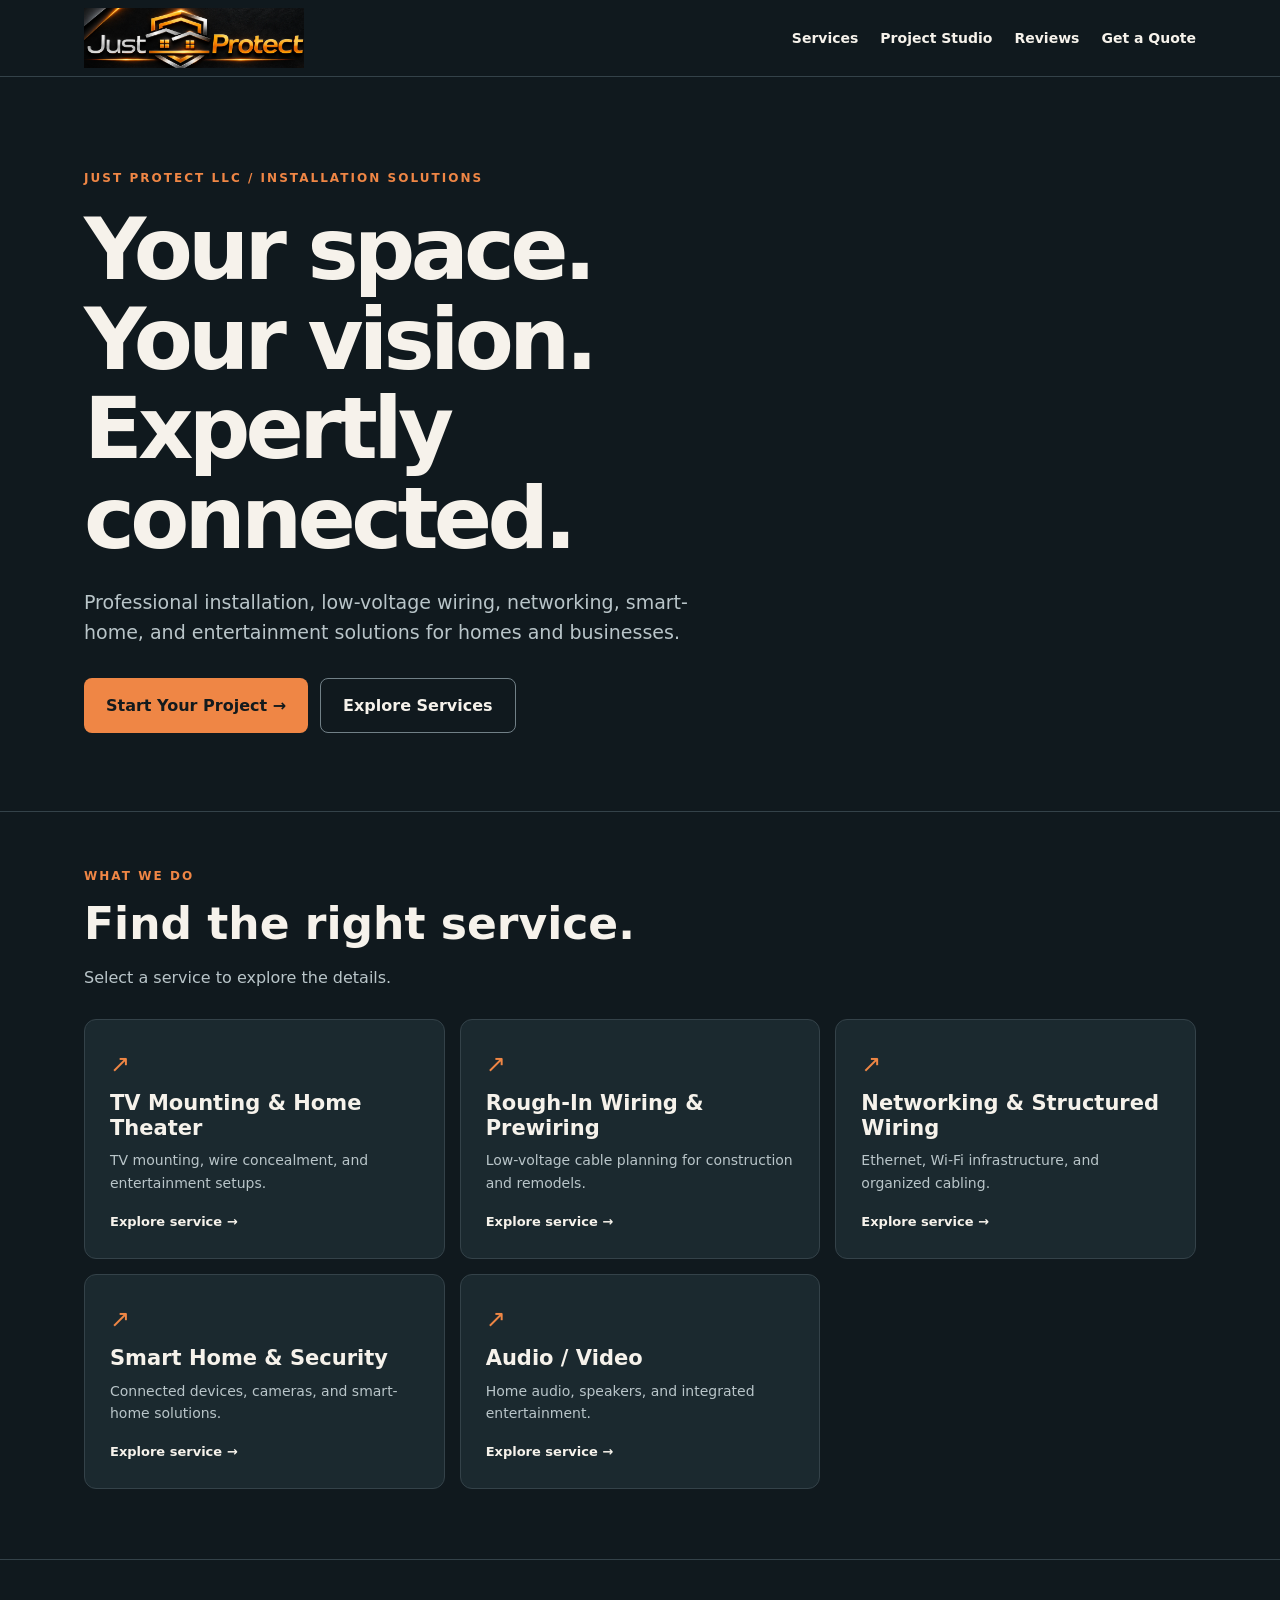
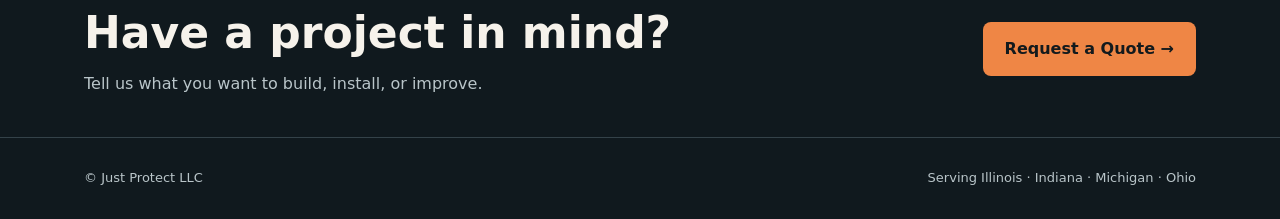
==== commit 1e103901: "V107: restore original Just Protect wordmark" ====
--- a/index.html
+++ b/index.html
@@ -104,12 +104,36 @@
   html{scroll-behavior:auto}
   .service-card{transition:none}
 }
+
+/* V107 — Original Just Protect branding */
+.jp-brand {
+  display:inline-flex;
+  align-items:center;
+  text-decoration:none;
+  flex-shrink:0;
+}
+.jp-brand img {
+  display:block;
+  width:clamp(155px,19vw,220px);
+  height:auto;
+  max-height:68px;
+  object-fit:contain;
+}
+@media(max-width:600px) {
+  .jp-brand img {width:165px}
+  .nav {gap:14px}
+}
 </style>
 </head>
 <body>
 <header>
 <div class="wrap nav">
-<a class="brand" href="index.html">JUST PROTECT</a>
+<a class="brand jp-brand" href="index.html"
+aria-label="Just Protect LLC — Home">
+<img src="assets/brand-wordmark.webp"
+alt="Just Protect LLC"
+width="220" height="70">
+</a>
 <nav aria-label="Main navigation">
 <a href="#services">Services</a>
 <a href="project-studio.html">Project Studio</a>
